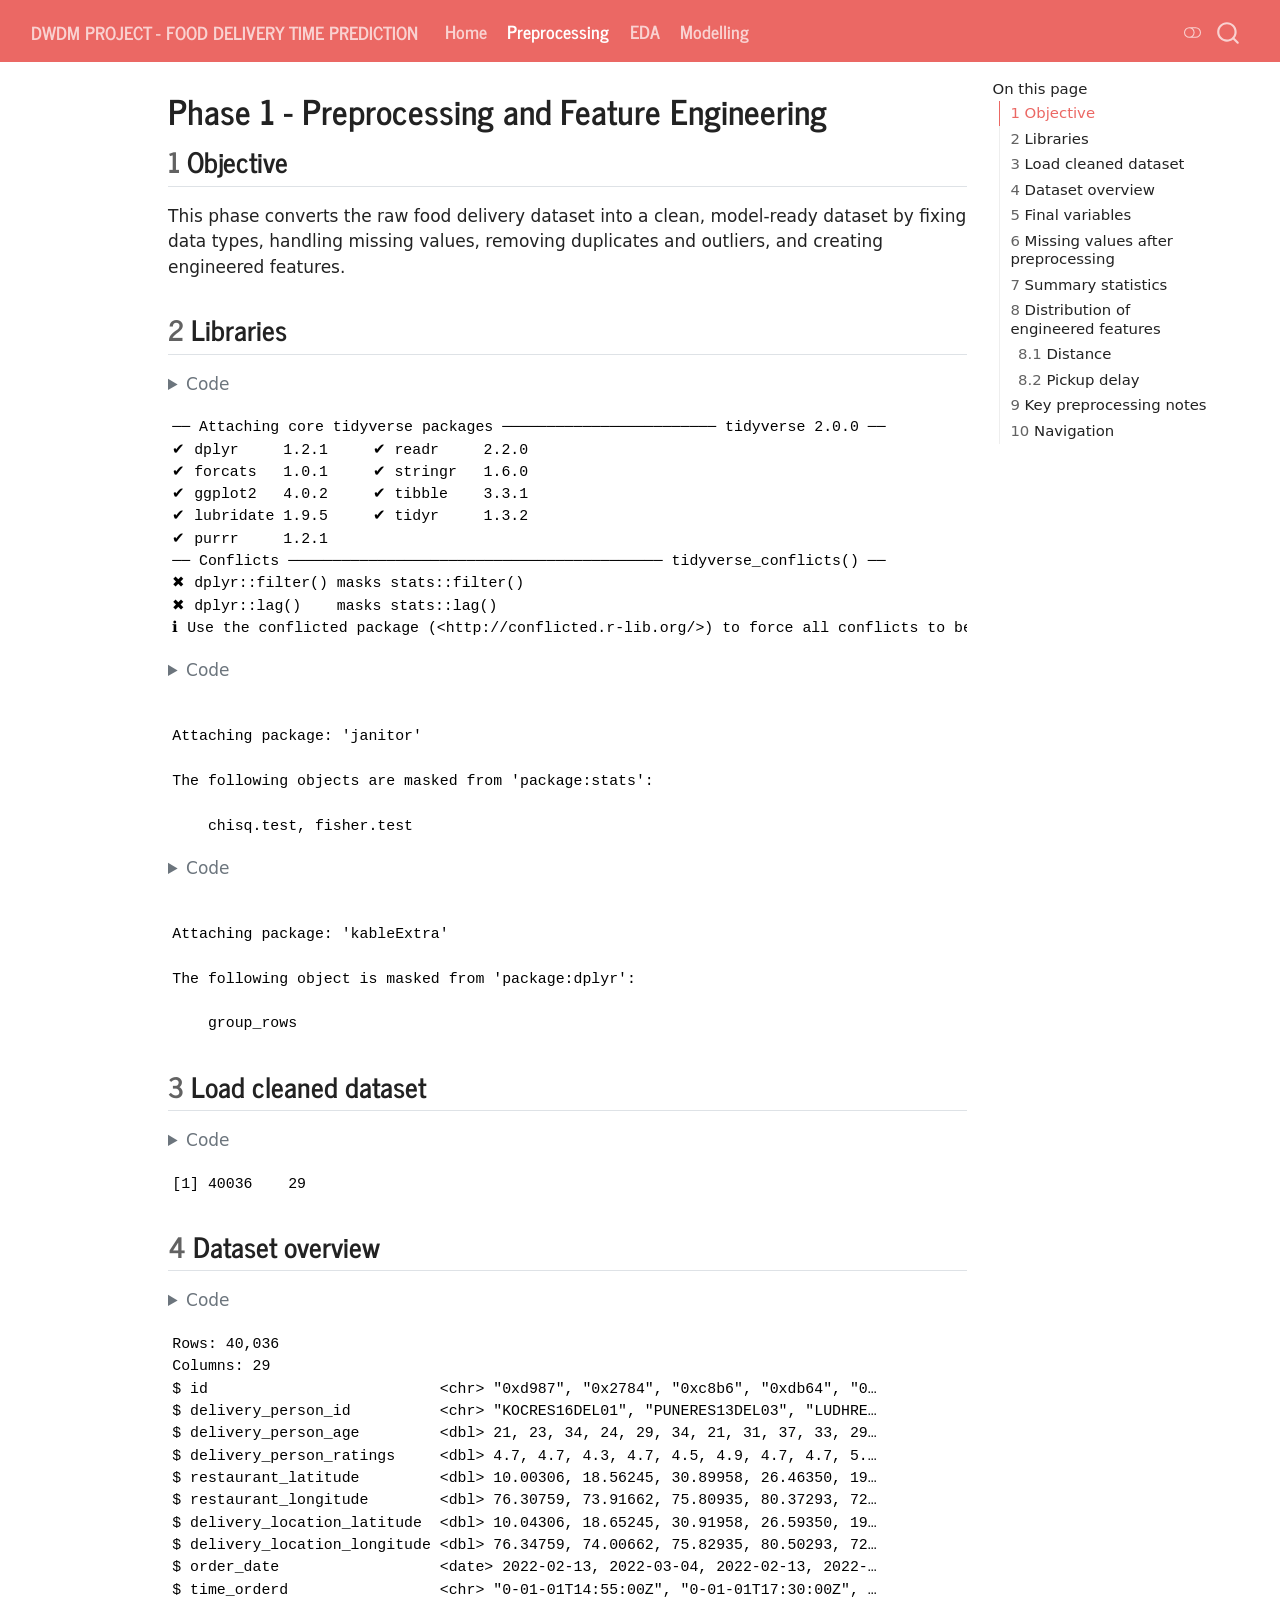
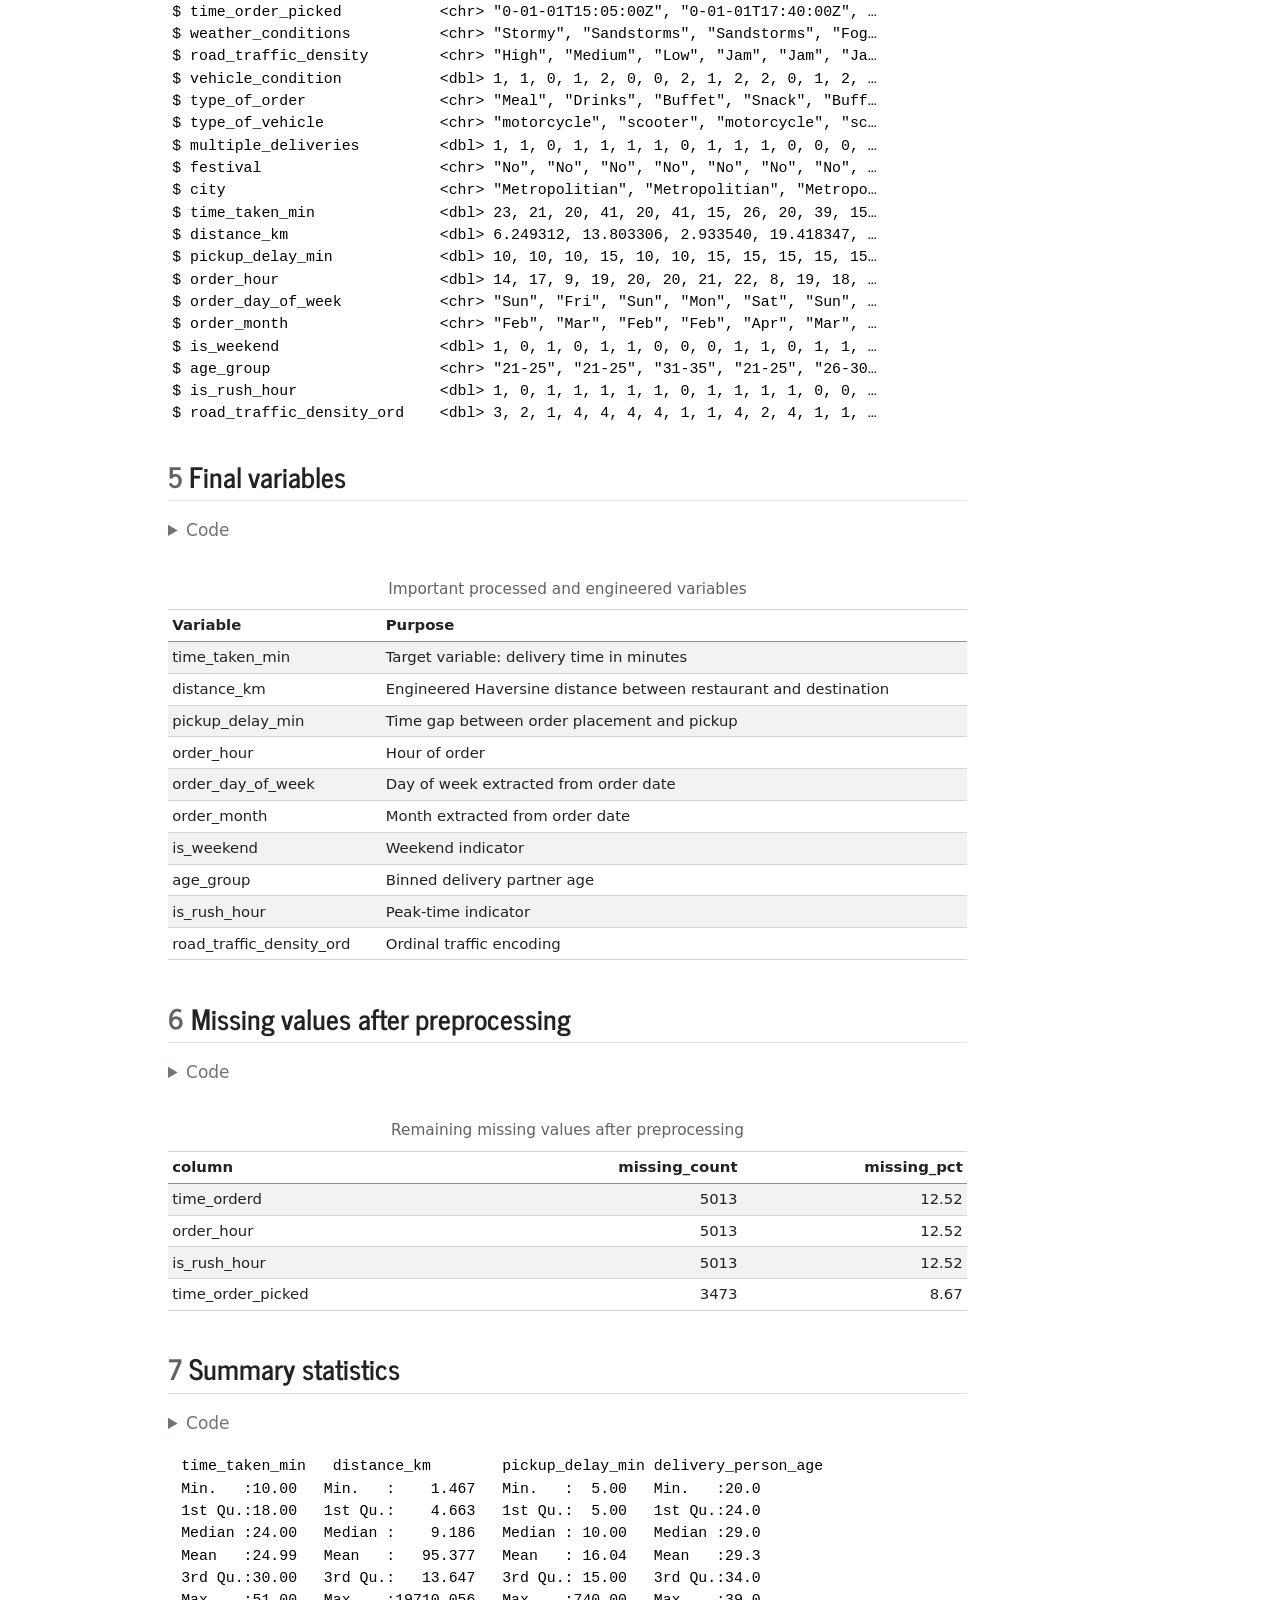
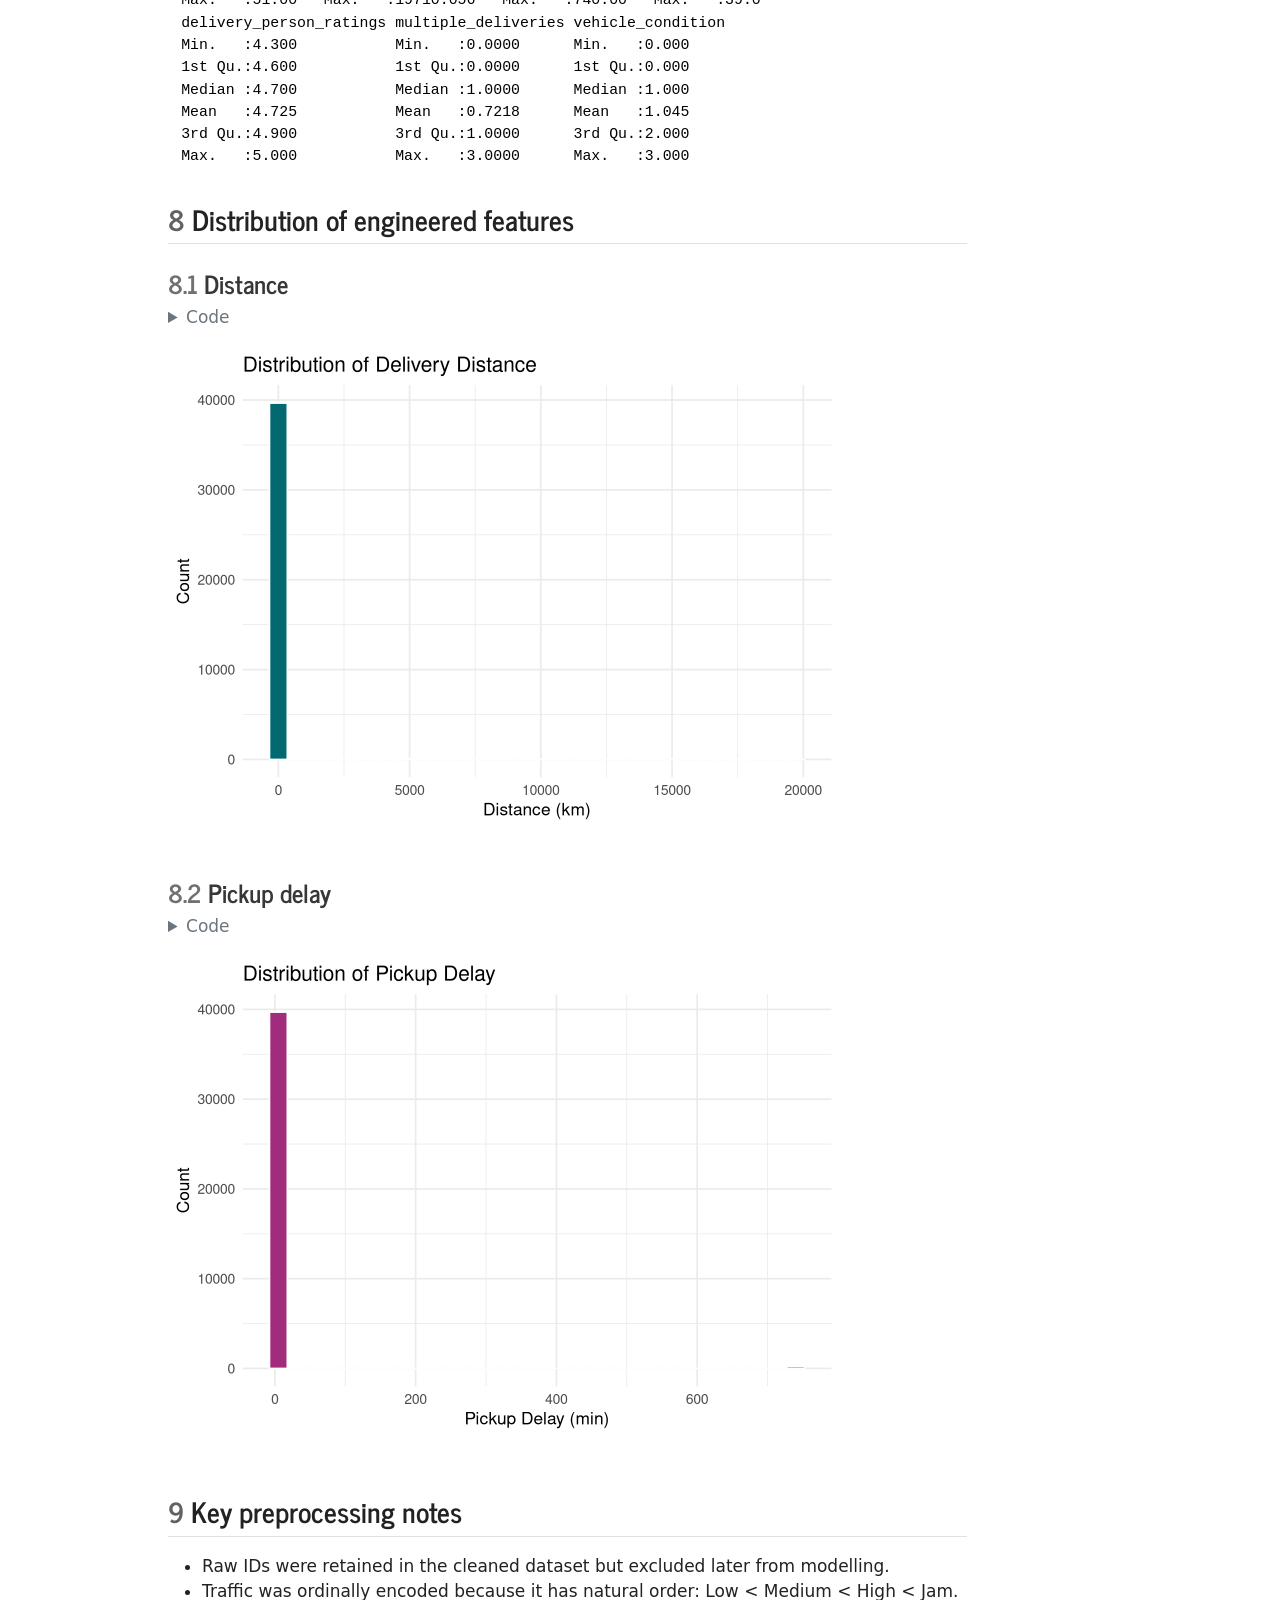
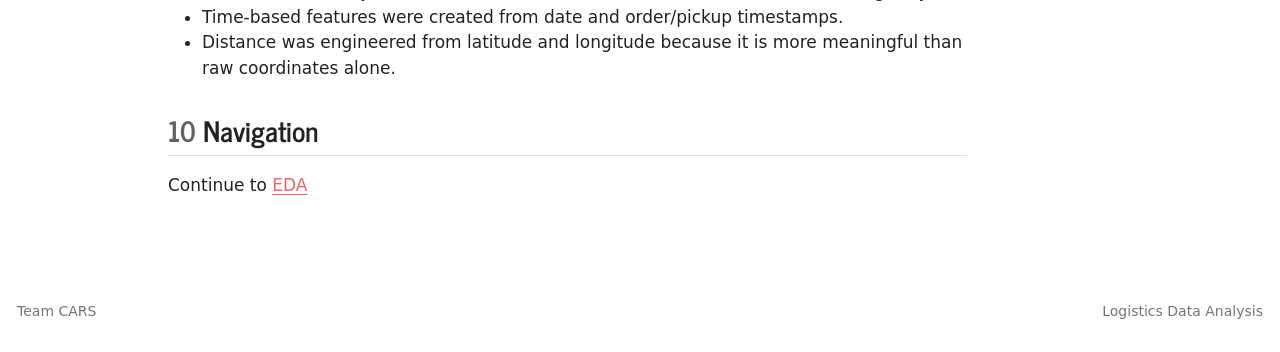
==== report/docs/01_preprocessing.html @ e0006408 "fix: include docs" ====
<!DOCTYPE html>
<html xmlns="http://www.w3.org/1999/xhtml" lang="en" xml:lang="en"><head>

<meta charset="utf-8">
<meta name="generator" content="quarto-1.7.32">

<meta name="viewport" content="width=device-width, initial-scale=1.0, user-scalable=yes">


<title>Phase 1 - Preprocessing and Feature Engineering – DWDM Project - Food Delivery Time Prediction</title>
<style>
code{white-space: pre-wrap;}
span.smallcaps{font-variant: small-caps;}
div.columns{display: flex; gap: min(4vw, 1.5em);}
div.column{flex: auto; overflow-x: auto;}
div.hanging-indent{margin-left: 1.5em; text-indent: -1.5em;}
ul.task-list{list-style: none;}
ul.task-list li input[type="checkbox"] {
width: 0.8em;
margin: 0 0.8em 0.2em -1em;  vertical-align: middle;
}

html { -webkit-text-size-adjust: 100%; }
pre > code.sourceCode { white-space: pre; position: relative; }
pre > code.sourceCode > span { display: inline-block; line-height: 1.25; }
pre > code.sourceCode > span:empty { height: 1.2em; }
.sourceCode { overflow: visible; }
code.sourceCode > span { color: inherit; text-decoration: inherit; }
div.sourceCode { margin: 1em 0; }
pre.sourceCode { margin: 0; }
@media screen {
div.sourceCode { overflow: auto; }
}
@media print {
pre > code.sourceCode { white-space: pre-wrap; }
pre > code.sourceCode > span { text-indent: -5em; padding-left: 5em; }
}
pre.numberSource code
{ counter-reset: source-line 0; }
pre.numberSource code > span
{ position: relative; left: -4em; counter-increment: source-line; }
pre.numberSource code > span > a:first-child::before
{ content: counter(source-line);
position: relative; left: -1em; text-align: right; vertical-align: baseline;
border: none; display: inline-block;
-webkit-touch-callout: none; -webkit-user-select: none;
-khtml-user-select: none; -moz-user-select: none;
-ms-user-select: none; user-select: none;
padding: 0 4px; width: 4em;
}
pre.numberSource { margin-left: 3em; padding-left: 4px; }
div.sourceCode
{ }
@media screen {
pre > code.sourceCode > span > a:first-child::before { text-decoration: underline; }
}
</style>


<script>const headroomChanged = new CustomEvent("quarto-hrChanged", {
  detail: {},
  bubbles: true,
  cancelable: false,
  composed: false,
});

const announceDismiss = () => {
  const annEl = window.document.getElementById("quarto-announcement");
  if (annEl) {
    annEl.remove();

    const annId = annEl.getAttribute("data-announcement-id");
    window.localStorage.setItem(`quarto-announce-${annId}`, "true");
  }
};

const announceRegister = () => {
  const annEl = window.document.getElementById("quarto-announcement");
  if (annEl) {
    const annId = annEl.getAttribute("data-announcement-id");
    const isDismissed =
      window.localStorage.getItem(`quarto-announce-${annId}`) || false;
    if (isDismissed) {
      announceDismiss();
      return;
    } else {
      annEl.classList.remove("hidden");
    }

    const actionEl = annEl.querySelector(".quarto-announcement-action");
    if (actionEl) {
      actionEl.addEventListener("click", function (e) {
        e.preventDefault();
        // Hide the bar immediately
        announceDismiss();
      });
    }
  }
};

window.document.addEventListener("DOMContentLoaded", function () {
  let init = false;

  announceRegister();

  // Manage the back to top button, if one is present.
  let lastScrollTop = window.pageYOffset || document.documentElement.scrollTop;
  const scrollDownBuffer = 5;
  const scrollUpBuffer = 35;
  const btn = document.getElementById("quarto-back-to-top");
  const hideBackToTop = () => {
    btn.style.display = "none";
  };
  const showBackToTop = () => {
    btn.style.display = "inline-block";
  };
  if (btn) {
    window.document.addEventListener(
      "scroll",
      function () {
        const currentScrollTop =
          window.pageYOffset || document.documentElement.scrollTop;

        // Shows and hides the button 'intelligently' as the user scrolls
        if (currentScrollTop - scrollDownBuffer > lastScrollTop) {
          hideBackToTop();
          lastScrollTop = currentScrollTop <= 0 ? 0 : currentScrollTop;
        } else if (currentScrollTop < lastScrollTop - scrollUpBuffer) {
          showBackToTop();
          lastScrollTop = currentScrollTop <= 0 ? 0 : currentScrollTop;
        }

        // Show the button at the bottom, hides it at the top
        if (currentScrollTop <= 0) {
          hideBackToTop();
        } else if (
          window.innerHeight + currentScrollTop >=
          document.body.offsetHeight
        ) {
          showBackToTop();
        }
      },
      false
    );
  }

  function throttle(func, wait) {
    var timeout;
    return function () {
      const context = this;
      const args = arguments;
      const later = function () {
        clearTimeout(timeout);
        timeout = null;
        func.apply(context, args);
      };

      if (!timeout) {
        timeout = setTimeout(later, wait);
      }
    };
  }

  function headerOffset() {
    // Set an offset if there is are fixed top navbar
    const headerEl = window.document.querySelector("header.fixed-top");
    if (headerEl) {
      return headerEl.clientHeight;
    } else {
      return 0;
    }
  }

  function footerOffset() {
    const footerEl = window.document.querySelector("footer.footer");
    if (footerEl) {
      return footerEl.clientHeight;
    } else {
      return 0;
    }
  }

  function dashboardOffset() {
    const dashboardNavEl = window.document.getElementById(
      "quarto-dashboard-header"
    );
    if (dashboardNavEl !== null) {
      return dashboardNavEl.clientHeight;
    } else {
      return 0;
    }
  }

  function updateDocumentOffsetWithoutAnimation() {
    updateDocumentOffset(false);
  }

  function updateDocumentOffset(animated) {
    // set body offset
    const topOffset = headerOffset();
    const bodyOffset = topOffset + footerOffset() + dashboardOffset();
    const bodyEl = window.document.body;
    bodyEl.setAttribute("data-bs-offset", topOffset);
    bodyEl.style.paddingTop = topOffset + "px";

    // deal with sidebar offsets
    const sidebars = window.document.querySelectorAll(
      ".sidebar, .headroom-target"
    );
    sidebars.forEach((sidebar) => {
      if (!animated) {
        sidebar.classList.add("notransition");
        // Remove the no transition class after the animation has time to complete
        setTimeout(function () {
          sidebar.classList.remove("notransition");
        }, 201);
      }

      if (window.Headroom && sidebar.classList.contains("sidebar-unpinned")) {
        sidebar.style.top = "0";
        sidebar.style.maxHeight = "100vh";
      } else {
        sidebar.style.top = topOffset + "px";
        sidebar.style.maxHeight = "calc(100vh - " + topOffset + "px)";
      }
    });

    // allow space for footer
    const mainContainer = window.document.querySelector(".quarto-container");
    if (mainContainer) {
      mainContainer.style.minHeight = "calc(100vh - " + bodyOffset + "px)";
    }

    // link offset
    let linkStyle = window.document.querySelector("#quarto-target-style");
    if (!linkStyle) {
      linkStyle = window.document.createElement("style");
      linkStyle.setAttribute("id", "quarto-target-style");
      window.document.head.appendChild(linkStyle);
    }
    while (linkStyle.firstChild) {
      linkStyle.removeChild(linkStyle.firstChild);
    }
    if (topOffset > 0) {
      linkStyle.appendChild(
        window.document.createTextNode(`
      section:target::before {
        content: "";
        display: block;
        height: ${topOffset}px;
        margin: -${topOffset}px 0 0;
      }`)
      );
    }
    if (init) {
      window.dispatchEvent(headroomChanged);
    }
    init = true;
  }

  // initialize headroom
  var header = window.document.querySelector("#quarto-header");
  if (header && window.Headroom) {
    const headroom = new window.Headroom(header, {
      tolerance: 5,
      onPin: function () {
        const sidebars = window.document.querySelectorAll(
          ".sidebar, .headroom-target"
        );
        sidebars.forEach((sidebar) => {
          sidebar.classList.remove("sidebar-unpinned");
        });
        updateDocumentOffset();
      },
      onUnpin: function () {
        const sidebars = window.document.querySelectorAll(
          ".sidebar, .headroom-target"
        );
        sidebars.forEach((sidebar) => {
          sidebar.classList.add("sidebar-unpinned");
        });
        updateDocumentOffset();
      },
    });
    headroom.init();

    let frozen = false;
    window.quartoToggleHeadroom = function () {
      if (frozen) {
        headroom.unfreeze();
        frozen = false;
      } else {
        headroom.freeze();
        frozen = true;
      }
    };
  }

  window.addEventListener(
    "hashchange",
    function (e) {
      if (
        getComputedStyle(document.documentElement).scrollBehavior !== "smooth"
      ) {
        window.scrollTo(0, window.pageYOffset - headerOffset());
      }
    },
    false
  );

  // Observe size changed for the header
  const headerEl = window.document.querySelector("header.fixed-top");
  if (headerEl && window.ResizeObserver) {
    const observer = new window.ResizeObserver(() => {
      setTimeout(updateDocumentOffsetWithoutAnimation, 0);
    });
    observer.observe(headerEl, {
      attributes: true,
      childList: true,
      characterData: true,
    });
  } else {
    window.addEventListener(
      "resize",
      throttle(updateDocumentOffsetWithoutAnimation, 50)
    );
  }
  setTimeout(updateDocumentOffsetWithoutAnimation, 250);

  // fixup index.html links if we aren't on the filesystem
  if (window.location.protocol !== "file:") {
    const links = window.document.querySelectorAll("a");
    for (let i = 0; i < links.length; i++) {
      if (links[i].href) {
        links[i].dataset.originalHref = links[i].href;
        links[i].href = links[i].href.replace(/\/index\.html/, "/");
      }
    }

    // Fixup any sharing links that require urls
    // Append url to any sharing urls
    const sharingLinks = window.document.querySelectorAll(
      "a.sidebar-tools-main-item, a.quarto-navigation-tool, a.quarto-navbar-tools, a.quarto-navbar-tools-item"
    );
    for (let i = 0; i < sharingLinks.length; i++) {
      const sharingLink = sharingLinks[i];
      const href = sharingLink.getAttribute("href");
      if (href) {
        sharingLink.setAttribute(
          "href",
          href.replace("|url|", window.location.href)
        );
      }
    }

    // Scroll the active navigation item into view, if necessary
    const navSidebar = window.document.querySelector("nav#quarto-sidebar");
    if (navSidebar) {
      // Find the active item
      const activeItem = navSidebar.querySelector("li.sidebar-item a.active");
      if (activeItem) {
        // Wait for the scroll height and height to resolve by observing size changes on the
        // nav element that is scrollable
        const resizeObserver = new ResizeObserver((_entries) => {
          // The bottom of the element
          const elBottom = activeItem.offsetTop;
          const viewBottom = navSidebar.scrollTop + navSidebar.clientHeight;

          // The element height and scroll height are the same, then we are still loading
          if (viewBottom !== navSidebar.scrollHeight) {
            // Determine if the item isn't visible and scroll to it
            if (elBottom >= viewBottom) {
              navSidebar.scrollTop = elBottom;
            }

            // stop observing now since we've completed the scroll
            resizeObserver.unobserve(navSidebar);
          }
        });
        resizeObserver.observe(navSidebar);
      }
    }
  }
});
</script>
<script>/*!
 * headroom.js v0.12.0 - Give your page some headroom. Hide your header until you need it
 * Copyright (c) 2020 Nick Williams - http://wicky.nillia.ms/headroom.js
 * License: MIT
 */

!function(t,n){"object"==typeof exports&&"undefined"!=typeof module?module.exports=n():"function"==typeof define&&define.amd?define(n):(t=t||self).Headroom=n()}(this,function(){"use strict";function t(){return"undefined"!=typeof window}function d(t){return function(t){return t&&t.document&&function(t){return 9===t.nodeType}(t.document)}(t)?function(t){var n=t.document,o=n.body,s=n.documentElement;return{scrollHeight:function(){return Math.max(o.scrollHeight,s.scrollHeight,o.offsetHeight,s.offsetHeight,o.clientHeight,s.clientHeight)},height:function(){return t.innerHeight||s.clientHeight||o.clientHeight},scrollY:function(){return void 0!==t.pageYOffset?t.pageYOffset:(s||o.parentNode||o).scrollTop}}}(t):function(t){return{scrollHeight:function(){return Math.max(t.scrollHeight,t.offsetHeight,t.clientHeight)},height:function(){return Math.max(t.offsetHeight,t.clientHeight)},scrollY:function(){return t.scrollTop}}}(t)}function n(t,s,e){var n,o=function(){var n=!1;try{var t={get passive(){n=!0}};window.addEventListener("test",t,t),window.removeEventListener("test",t,t)}catch(t){n=!1}return n}(),i=!1,r=d(t),l=r.scrollY(),a={};function c(){var t=Math.round(r.scrollY()),n=r.height(),o=r.scrollHeight();a.scrollY=t,a.lastScrollY=l,a.direction=l<t?"down":"up",a.distance=Math.abs(t-l),a.isOutOfBounds=t<0||o<t+n,a.top=t<=s.offset[a.direction],a.bottom=o<=t+n,a.toleranceExceeded=a.distance>s.tolerance[a.direction],e(a),l=t,i=!1}function h(){i||(i=!0,n=requestAnimationFrame(c))}var u=!!o&&{passive:!0,capture:!1};return t.addEventListener("scroll",h,u),c(),{destroy:function(){cancelAnimationFrame(n),t.removeEventListener("scroll",h,u)}}}function o(t){return t===Object(t)?t:{down:t,up:t}}function s(t,n){n=n||{},Object.assign(this,s.options,n),this.classes=Object.assign({},s.options.classes,n.classes),this.elem=t,this.tolerance=o(this.tolerance),this.offset=o(this.offset),this.initialised=!1,this.frozen=!1}return s.prototype={constructor:s,init:function(){return s.cutsTheMustard&&!this.initialised&&(this.addClass("initial"),this.initialised=!0,setTimeout(function(t){t.scrollTracker=n(t.scroller,{offset:t.offset,tolerance:t.tolerance},t.update.bind(t))},100,this)),this},destroy:function(){this.initialised=!1,Object.keys(this.classes).forEach(this.removeClass,this),this.scrollTracker.destroy()},unpin:function(){!this.hasClass("pinned")&&this.hasClass("unpinned")||(this.addClass("unpinned"),this.removeClass("pinned"),this.onUnpin&&this.onUnpin.call(this))},pin:function(){this.hasClass("unpinned")&&(this.addClass("pinned"),this.removeClass("unpinned"),this.onPin&&this.onPin.call(this))},freeze:function(){this.frozen=!0,this.addClass("frozen")},unfreeze:function(){this.frozen=!1,this.removeClass("frozen")},top:function(){this.hasClass("top")||(this.addClass("top"),this.removeClass("notTop"),this.onTop&&this.onTop.call(this))},notTop:function(){this.hasClass("notTop")||(this.addClass("notTop"),this.removeClass("top"),this.onNotTop&&this.onNotTop.call(this))},bottom:function(){this.hasClass("bottom")||(this.addClass("bottom"),this.removeClass("notBottom"),this.onBottom&&this.onBottom.call(this))},notBottom:function(){this.hasClass("notBottom")||(this.addClass("notBottom"),this.removeClass("bottom"),this.onNotBottom&&this.onNotBottom.call(this))},shouldUnpin:function(t){return"down"===t.direction&&!t.top&&t.toleranceExceeded},shouldPin:function(t){return"up"===t.direction&&t.toleranceExceeded||t.top},addClass:function(t){this.elem.classList.add.apply(this.elem.classList,this.classes[t].split(" "))},removeClass:function(t){this.elem.classList.remove.apply(this.elem.classList,this.classes[t].split(" "))},hasClass:function(t){return this.classes[t].split(" ").every(function(t){return this.classList.contains(t)},this.elem)},update:function(t){t.isOutOfBounds||!0!==this.frozen&&(t.top?this.top():this.notTop(),t.bottom?this.bottom():this.notBottom(),this.shouldUnpin(t)?this.unpin():this.shouldPin(t)&&this.pin())}},s.options={tolerance:{up:0,down:0},offset:0,scroller:t()?window:null,classes:{frozen:"headroom--frozen",pinned:"headroom--pinned",unpinned:"headroom--unpinned",top:"headroom--top",notTop:"headroom--not-top",bottom:"headroom--bottom",notBottom:"headroom--not-bottom",initial:"headroom"}},s.cutsTheMustard=!!(t()&&function(){}.bind&&"classList"in document.documentElement&&Object.assign&&Object.keys&&requestAnimationFrame),s});
</script>
<script>/*!
 * clipboard.js v2.0.11
 * https://clipboardjs.com/
 *
 * Licensed MIT © Zeno Rocha
 */
!function(t,e){"object"==typeof exports&&"object"==typeof module?module.exports=e():"function"==typeof define&&define.amd?define([],e):"object"==typeof exports?exports.ClipboardJS=e():t.ClipboardJS=e()}(this,function(){return n={686:function(t,e,n){"use strict";n.d(e,{default:function(){return b}});var e=n(279),i=n.n(e),e=n(370),u=n.n(e),e=n(817),r=n.n(e);function c(t){try{return document.execCommand(t)}catch(t){return}}var a=function(t){t=r()(t);return c("cut"),t};function o(t,e){var n,o,t=(n=t,o="rtl"===document.documentElement.getAttribute("dir"),(t=document.createElement("textarea")).style.fontSize="12pt",t.style.border="0",t.style.padding="0",t.style.margin="0",t.style.position="absolute",t.style[o?"right":"left"]="-9999px",o=window.pageYOffset||document.documentElement.scrollTop,t.style.top="".concat(o,"px"),t.setAttribute("readonly",""),t.value=n,t);return e.container.appendChild(t),e=r()(t),c("copy"),t.remove(),e}var f=function(t){var e=1<arguments.length&&void 0!==arguments[1]?arguments[1]:{container:document.body},n="";return"string"==typeof t?n=o(t,e):t instanceof HTMLInputElement&&!["text","search","url","tel","password"].includes(null==t?void 0:t.type)?n=o(t.value,e):(n=r()(t),c("copy")),n};function l(t){return(l="function"==typeof Symbol&&"symbol"==typeof Symbol.iterator?function(t){return typeof t}:function(t){return t&&"function"==typeof Symbol&&t.constructor===Symbol&&t!==Symbol.prototype?"symbol":typeof t})(t)}var s=function(){var t=0<arguments.length&&void 0!==arguments[0]?arguments[0]:{},e=t.action,n=void 0===e?"copy":e,o=t.container,e=t.target,t=t.text;if("copy"!==n&&"cut"!==n)throw new Error('Invalid "action" value, use either "copy" or "cut"');if(void 0!==e){if(!e||"object"!==l(e)||1!==e.nodeType)throw new Error('Invalid "target" value, use a valid Element');if("copy"===n&&e.hasAttribute("disabled"))throw new Error('Invalid "target" attribute. Please use "readonly" instead of "disabled" attribute');if("cut"===n&&(e.hasAttribute("readonly")||e.hasAttribute("disabled")))throw new Error('Invalid "target" attribute. You can\'t cut text from elements with "readonly" or "disabled" attributes')}return t?f(t,{container:o}):e?"cut"===n?a(e):f(e,{container:o}):void 0};function p(t){return(p="function"==typeof Symbol&&"symbol"==typeof Symbol.iterator?function(t){return typeof t}:function(t){return t&&"function"==typeof Symbol&&t.constructor===Symbol&&t!==Symbol.prototype?"symbol":typeof t})(t)}function d(t,e){for(var n=0;n<e.length;n++){var o=e[n];o.enumerable=o.enumerable||!1,o.configurable=!0,"value"in o&&(o.writable=!0),Object.defineProperty(t,o.key,o)}}function y(t,e){return(y=Object.setPrototypeOf||function(t,e){return t.__proto__=e,t})(t,e)}function h(n){var o=function(){if("undefined"==typeof Reflect||!Reflect.construct)return!1;if(Reflect.construct.sham)return!1;if("function"==typeof Proxy)return!0;try{return Date.prototype.toString.call(Reflect.construct(Date,[],function(){})),!0}catch(t){return!1}}();return function(){var t,e=v(n);return t=o?(t=v(this).constructor,Reflect.construct(e,arguments,t)):e.apply(this,arguments),e=this,!(t=t)||"object"!==p(t)&&"function"!=typeof t?function(t){if(void 0!==t)return t;throw new ReferenceError("this hasn't been initialised - super() hasn't been called")}(e):t}}function v(t){return(v=Object.setPrototypeOf?Object.getPrototypeOf:function(t){return t.__proto__||Object.getPrototypeOf(t)})(t)}function m(t,e){t="data-clipboard-".concat(t);if(e.hasAttribute(t))return e.getAttribute(t)}var b=function(){!function(t,e){if("function"!=typeof e&&null!==e)throw new TypeError("Super expression must either be null or a function");t.prototype=Object.create(e&&e.prototype,{constructor:{value:t,writable:!0,configurable:!0}}),e&&y(t,e)}(r,i());var t,e,n,o=h(r);function r(t,e){var n;return function(t){if(!(t instanceof r))throw new TypeError("Cannot call a class as a function")}(this),(n=o.call(this)).resolveOptions(e),n.listenClick(t),n}return t=r,n=[{key:"copy",value:function(t){var e=1<arguments.length&&void 0!==arguments[1]?arguments[1]:{container:document.body};return f(t,e)}},{key:"cut",value:function(t){return a(t)}},{key:"isSupported",value:function(){var t=0<arguments.length&&void 0!==arguments[0]?arguments[0]:["copy","cut"],t="string"==typeof t?[t]:t,e=!!document.queryCommandSupported;return t.forEach(function(t){e=e&&!!document.queryCommandSupported(t)}),e}}],(e=[{key:"resolveOptions",value:function(){var t=0<arguments.length&&void 0!==arguments[0]?arguments[0]:{};this.action="function"==typeof t.action?t.action:this.defaultAction,this.target="function"==typeof t.target?t.target:this.defaultTarget,this.text="function"==typeof t.text?t.text:this.defaultText,this.container="object"===p(t.container)?t.container:document.body}},{key:"listenClick",value:function(t){var e=this;this.listener=u()(t,"click",function(t){return e.onClick(t)})}},{key:"onClick",value:function(t){var e=t.delegateTarget||t.currentTarget,n=this.action(e)||"copy",t=s({action:n,container:this.container,target:this.target(e),text:this.text(e)});this.emit(t?"success":"error",{action:n,text:t,trigger:e,clearSelection:function(){e&&e.focus(),window.getSelection().removeAllRanges()}})}},{key:"defaultAction",value:function(t){return m("action",t)}},{key:"defaultTarget",value:function(t){t=m("target",t);if(t)return document.querySelector(t)}},{key:"defaultText",value:function(t){return m("text",t)}},{key:"destroy",value:function(){this.listener.destroy()}}])&&d(t.prototype,e),n&&d(t,n),r}()},828:function(t){var e;"undefined"==typeof Element||Element.prototype.matches||((e=Element.prototype).matches=e.matchesSelector||e.mozMatchesSelector||e.msMatchesSelector||e.oMatchesSelector||e.webkitMatchesSelector),t.exports=function(t,e){for(;t&&9!==t.nodeType;){if("function"==typeof t.matches&&t.matches(e))return t;t=t.parentNode}}},438:function(t,e,n){var u=n(828);function i(t,e,n,o,r){var i=function(e,n,t,o){return function(t){t.delegateTarget=u(t.target,n),t.delegateTarget&&o.call(e,t)}}.apply(this,arguments);return t.addEventListener(n,i,r),{destroy:function(){t.removeEventListener(n,i,r)}}}t.exports=function(t,e,n,o,r){return"function"==typeof t.addEventListener?i.apply(null,arguments):"function"==typeof n?i.bind(null,document).apply(null,arguments):("string"==typeof t&&(t=document.querySelectorAll(t)),Array.prototype.map.call(t,function(t){return i(t,e,n,o,r)}))}},879:function(t,n){n.node=function(t){return void 0!==t&&t instanceof HTMLElement&&1===t.nodeType},n.nodeList=function(t){var e=Object.prototype.toString.call(t);return void 0!==t&&("[object NodeList]"===e||"[object HTMLCollection]"===e)&&"length"in t&&(0===t.length||n.node(t[0]))},n.string=function(t){return"string"==typeof t||t instanceof String},n.fn=function(t){return"[object Function]"===Object.prototype.toString.call(t)}},370:function(t,e,n){var f=n(879),l=n(438);t.exports=function(t,e,n){if(!t&&!e&&!n)throw new Error("Missing required arguments");if(!f.string(e))throw new TypeError("Second argument must be a String");if(!f.fn(n))throw new TypeError("Third argument must be a Function");if(f.node(t))return c=e,a=n,(u=t).addEventListener(c,a),{destroy:function(){u.removeEventListener(c,a)}};if(f.nodeList(t))return o=t,r=e,i=n,Array.prototype.forEach.call(o,function(t){t.addEventListener(r,i)}),{destroy:function(){Array.prototype.forEach.call(o,function(t){t.removeEventListener(r,i)})}};if(f.string(t))return t=t,e=e,n=n,l(document.body,t,e,n);throw new TypeError("First argument must be a String, HTMLElement, HTMLCollection, or NodeList");var o,r,i,u,c,a}},817:function(t){t.exports=function(t){var e,n="SELECT"===t.nodeName?(t.focus(),t.value):"INPUT"===t.nodeName||"TEXTAREA"===t.nodeName?((e=t.hasAttribute("readonly"))||t.setAttribute("readonly",""),t.select(),t.setSelectionRange(0,t.value.length),e||t.removeAttribute("readonly"),t.value):(t.hasAttribute("contenteditable")&&t.focus(),n=window.getSelection(),(e=document.createRange()).selectNodeContents(t),n.removeAllRanges(),n.addRange(e),n.toString());return n}},279:function(t){function e(){}e.prototype={on:function(t,e,n){var o=this.e||(this.e={});return(o[t]||(o[t]=[])).push({fn:e,ctx:n}),this},once:function(t,e,n){var o=this;function r(){o.off(t,r),e.apply(n,arguments)}return r._=e,this.on(t,r,n)},emit:function(t){for(var e=[].slice.call(arguments,1),n=((this.e||(this.e={}))[t]||[]).slice(),o=0,r=n.length;o<r;o++)n[o].fn.apply(n[o].ctx,e);return this},off:function(t,e){var n=this.e||(this.e={}),o=n[t],r=[];if(o&&e)for(var i=0,u=o.length;i<u;i++)o[i].fn!==e&&o[i].fn._!==e&&r.push(o[i]);return r.length?n[t]=r:delete n[t],this}},t.exports=e,t.exports.TinyEmitter=e}},r={},o.n=function(t){var e=t&&t.__esModule?function(){return t.default}:function(){return t};return o.d(e,{a:e}),e},o.d=function(t,e){for(var n in e)o.o(e,n)&&!o.o(t,n)&&Object.defineProperty(t,n,{enumerable:!0,get:e[n]})},o.o=function(t,e){return Object.prototype.hasOwnProperty.call(t,e)},o(686).default;function o(t){if(r[t])return r[t].exports;var e=r[t]={exports:{}};return n[t](e,e.exports,o),e.exports}var n,r});</script>
<script>/*! @algolia/autocomplete-js 1.11.1 | MIT License | © Algolia, Inc. and contributors | https://github.com/algolia/autocomplete */
!function(e,t){"object"==typeof exports&&"undefined"!=typeof module?t(exports):"function"==typeof define&&define.amd?define(["exports"],t):t((e="undefined"!=typeof globalThis?globalThis:e||self)["@algolia/autocomplete-js"]={})}(this,(function(e){"use strict";function t(e,t){var n=Object.keys(e);if(Object.getOwnPropertySymbols){var r=Object.getOwnPropertySymbols(e);t&&(r=r.filter((function(t){return Object.getOwnPropertyDescriptor(e,t).enumerable}))),n.push.apply(n,r)}return n}function n(e){for(var n=1;n<arguments.length;n++){var r=null!=arguments[n]?arguments[n]:{};n%2?t(Object(r),!0).forEach((function(t){o(e,t,r[t])})):Object.getOwnPropertyDescriptors?Object.defineProperties(e,Object.getOwnPropertyDescriptors(r)):t(Object(r)).forEach((function(t){Object.defineProperty(e,t,Object.getOwnPropertyDescriptor(r,t))}))}return e}function r(e){return r="function"==typeof Symbol&&"symbol"==typeof Symbol.iterator?function(e){return typeof e}:function(e){return e&&"function"==typeof Symbol&&e.constructor===Symbol&&e!==Symbol.prototype?"symbol":typeof e},r(e)}function o(e,t,n){return(t=function(e){var t=function(e,t){if("object"!=typeof e||null===e)return e;var n=e[Symbol.toPrimitive];if(void 0!==n){var r=n.call(e,t||"default");if("object"!=typeof r)return r;throw new TypeError("@@toPrimitive must return a primitive value.")}return("string"===t?String:Number)(e)}(e,"string");return"symbol"==typeof t?t:String(t)}(t))in e?Object.defineProperty(e,t,{value:n,enumerable:!0,configurable:!0,writable:!0}):e[t]=n,e}function i(){return i=Object.assign?Object.assign.bind():function(e){for(var t=1;t<arguments.length;t++){var n=arguments[t];for(var r in n)Object.prototype.hasOwnProperty.call(n,r)&&(e[r]=n[r])}return e},i.apply(this,arguments)}function u(e,t){if(null==e)return{};var n,r,o=function(e,t){if(null==e)return{};var n,r,o={},i=Object.keys(e);for(r=0;r<i.length;r++)n=i[r],t.indexOf(n)>=0||(o[n]=e[n]);return o}(e,t);if(Object.getOwnPropertySymbols){var i=Object.getOwnPropertySymbols(e);for(r=0;r<i.length;r++)n=i[r],t.indexOf(n)>=0||Object.prototype.propertyIsEnumerable.call(e,n)&&(o[n]=e[n])}return o}function a(e,t){return function(e){if(Array.isArray(e))return e}(e)||function(e,t){var n=null==e?null:"undefined"!=typeof Symbol&&e[Symbol.iterator]||e["@@iterator"];if(null!=n){var r,o,i,u,a=[],l=!0,c=!1;try{if(i=(n=n.call(e)).next,0===t){if(Object(n)!==n)return;l=!1}else for(;!(l=(r=i.call(n)).done)&&(a.push(r.value),a.length!==t);l=!0);}catch(e){c=!0,o=e}finally{try{if(!l&&null!=n.return&&(u=n.return(),Object(u)!==u))return}finally{if(c)throw o}}return a}}(e,t)||c(e,t)||function(){throw new TypeError("Invalid attempt to destructure non-iterable instance.\nIn order to be iterable, non-array objects must have a [Symbol.iterator]() method.")}()}function l(e){return function(e){if(Array.isArray(e))return s(e)}(e)||function(e){if("undefined"!=typeof Symbol&&null!=e[Symbol.iterator]||null!=e["@@iterator"])return Array.from(e)}(e)||c(e)||function(){throw new TypeError("Invalid attempt to spread non-iterable instance.\nIn order to be iterable, non-array objects must have a [Symbol.iterator]() method.")}()}function c(e,t){if(e){if("string"==typeof e)return s(e,t);var n=Object.prototype.toString.call(e).slice(8,-1);return"Object"===n&&e.constructor&&(n=e.constructor.name),"Map"===n||"Set"===n?Array.from(e):"Arguments"===n||/^(?:Ui|I)nt(?:8|16|32)(?:Clamped)?Array$/.test(n)?s(e,t):void 0}}function s(e,t){(null==t||t>e.length)&&(t=e.length);for(var n=0,r=new Array(t);n<t;n++)r[n]=e[n];return r}function f(e){return{current:e}}function p(e,t){var n=void 0;return function(){for(var r=arguments.length,o=new Array(r),i=0;i<r;i++)o[i]=arguments[i];n&&clearTimeout(n),n=setTimeout((function(){return e.apply(void 0,o)}),t)}}function m(e){return e.reduce((function(e,t){return e.concat(t)}),[])}var v=0;function d(){return"autocomplete-".concat(v++)}function y(e,t){return t.reduce((function(e,t){return e&&e[t]}),e)}function b(e){return 0===e.collections.length?0:e.collections.reduce((function(e,t){return e+t.items.length}),0)}function g(e){return e!==Object(e)}function h(e,t){if(e===t)return!0;if(g(e)||g(t)||"function"==typeof e||"function"==typeof t)return e===t;if(Object.keys(e).length!==Object.keys(t).length)return!1;for(var n=0,r=Object.keys(e);n<r.length;n++){var o=r[n];if(!(o in t))return!1;if(!h(e[o],t[o]))return!1}return!0}var O=function(){};var _="1.11.1",S=[{segment:"autocomplete-core",version:_}];function j(e){var t=e.item,n=e.items,r=void 0===n?[]:n;return{index:t.__autocomplete_indexName,items:[t],positions:[1+r.findIndex((function(e){return e.objectID===t.objectID}))],queryID:t.__autocomplete_queryID,algoliaSource:["autocomplete"]}}function P(e,t){return function(e){if(Array.isArray(e))return e}(e)||function(e,t){var n=null==e?null:"undefined"!=typeof Symbol&&e[Symbol.iterator]||e["@@iterator"];if(null!=n){var r,o,i,u,a=[],l=!0,c=!1;try{if(i=(n=n.call(e)).next,0===t){if(Object(n)!==n)return;l=!1}else for(;!(l=(r=i.call(n)).done)&&(a.push(r.value),a.length!==t);l=!0);}catch(e){c=!0,o=e}finally{try{if(!l&&null!=n.return&&(u=n.return(),Object(u)!==u))return}finally{if(c)throw o}}return a}}(e,t)||function(e,t){if(!e)return;if("string"==typeof e)return w(e,t);var n=Object.prototype.toString.call(e).slice(8,-1);"Object"===n&&e.constructor&&(n=e.constructor.name);if("Map"===n||"Set"===n)return Array.from(e);if("Arguments"===n||/^(?:Ui|I)nt(?:8|16|32)(?:Clamped)?Array$/.test(n))return w(e,t)}(e,t)||function(){throw new TypeError("Invalid attempt to destructure non-iterable instance.\nIn order to be iterable, non-array objects must have a [Symbol.iterator]() method.")}()}function w(e,t){(null==t||t>e.length)&&(t=e.length);for(var n=0,r=new Array(t);n<t;n++)r[n]=e[n];return r}var I=["items"],A=["items"];function E(e){return E="function"==typeof Symbol&&"symbol"==typeof Symbol.iterator?function(e){return typeof e}:function(e){return e&&"function"==typeof Symbol&&e.constructor===Symbol&&e!==Symbol.prototype?"symbol":typeof e},E(e)}function D(e){return function(e){if(Array.isArray(e))return C(e)}(e)||function(e){if("undefined"!=typeof Symbol&&null!=e[Symbol.iterator]||null!=e["@@iterator"])return Array.from(e)}(e)||function(e,t){if(!e)return;if("string"==typeof e)return C(e,t);var n=Object.prototype.toString.call(e).slice(8,-1);"Object"===n&&e.constructor&&(n=e.constructor.name);if("Map"===n||"Set"===n)return Array.from(e);if("Arguments"===n||/^(?:Ui|I)nt(?:8|16|32)(?:Clamped)?Array$/.test(n))return C(e,t)}(e)||function(){throw new TypeError("Invalid attempt to spread non-iterable instance.\nIn order to be iterable, non-array objects must have a [Symbol.iterator]() method.")}()}function C(e,t){(null==t||t>e.length)&&(t=e.length);for(var n=0,r=new Array(t);n<t;n++)r[n]=e[n];return r}function k(e,t){if(null==e)return{};var n,r,o=function(e,t){if(null==e)return{};var n,r,o={},i=Object.keys(e);for(r=0;r<i.length;r++)n=i[r],t.indexOf(n)>=0||(o[n]=e[n]);return o}(e,t);if(Object.getOwnPropertySymbols){var i=Object.getOwnPropertySymbols(e);for(r=0;r<i.length;r++)n=i[r],t.indexOf(n)>=0||Object.prototype.propertyIsEnumerable.call(e,n)&&(o[n]=e[n])}return o}function x(e,t){var n=Object.keys(e);if(Object.getOwnPropertySymbols){var r=Object.getOwnPropertySymbols(e);t&&(r=r.filter((function(t){return Object.getOwnPropertyDescriptor(e,t).enumerable}))),n.push.apply(n,r)}return n}function N(e){for(var t=1;t<arguments.length;t++){var n=null!=arguments[t]?arguments[t]:{};t%2?x(Object(n),!0).forEach((function(t){T(e,t,n[t])})):Object.getOwnPropertyDescriptors?Object.defineProperties(e,Object.getOwnPropertyDescriptors(n)):x(Object(n)).forEach((function(t){Object.defineProperty(e,t,Object.getOwnPropertyDescriptor(n,t))}))}return e}function T(e,t,n){return(t=function(e){var t=function(e,t){if("object"!==E(e)||null===e)return e;var n=e[Symbol.toPrimitive];if(void 0!==n){var r=n.call(e,t||"default");if("object"!==E(r))return r;throw new TypeError("@@toPrimitive must return a primitive value.")}return("string"===t?String:Number)(e)}(e,"string");return"symbol"===E(t)?t:String(t)}(t))in e?Object.defineProperty(e,t,{value:n,enumerable:!0,configurable:!0,writable:!0}):e[t]=n,e}function q(e){for(var t=arguments.length>1&&void 0!==arguments[1]?arguments[1]:20,n=[],r=0;r<e.objectIDs.length;r+=t)n.push(N(N({},e),{},{objectIDs:e.objectIDs.slice(r,r+t)}));return n}function B(e){return e.map((function(e){var t=e.items,n=k(e,I);return N(N({},n),{},{objectIDs:(null==t?void 0:t.map((function(e){return e.objectID})))||n.objectIDs})}))}function R(e){var t,n,r,o=(t=P((e.version||"").split(".").map(Number),2),n=t[0],r=t[1],n>=3||2===n&&r>=4||1===n&&r>=10);function i(t,n,r){if(o&&void 0!==r){var i=r[0].__autocomplete_algoliaCredentials,u={"X-Algolia-Application-Id":i.appId,"X-Algolia-API-Key":i.apiKey};e.apply(void 0,[t].concat(D(n),[{headers:u}]))}else e.apply(void 0,[t].concat(D(n)))}return{init:function(t,n){e("init",{appId:t,apiKey:n})},setUserToken:function(t){e("setUserToken",t)},clickedObjectIDsAfterSearch:function(){for(var e=arguments.length,t=new Array(e),n=0;n<e;n++)t[n]=arguments[n];t.length>0&&i("clickedObjectIDsAfterSearch",B(t),t[0].items)},clickedObjectIDs:function(){for(var e=arguments.length,t=new Array(e),n=0;n<e;n++)t[n]=arguments[n];t.length>0&&i("clickedObjectIDs",B(t),t[0].items)},clickedFilters:function(){for(var t=arguments.length,n=new Array(t),r=0;r<t;r++)n[r]=arguments[r];n.length>0&&e.apply(void 0,["clickedFilters"].concat(n))},convertedObjectIDsAfterSearch:function(){for(var e=arguments.length,t=new Array(e),n=0;n<e;n++)t[n]=arguments[n];t.length>0&&i("convertedObjectIDsAfterSearch",B(t),t[0].items)},convertedObjectIDs:function(){for(var e=arguments.length,t=new Array(e),n=0;n<e;n++)t[n]=arguments[n];t.length>0&&i("convertedObjectIDs",B(t),t[0].items)},convertedFilters:function(){for(var t=arguments.length,n=new Array(t),r=0;r<t;r++)n[r]=arguments[r];n.length>0&&e.apply(void 0,["convertedFilters"].concat(n))},viewedObjectIDs:function(){for(var e=arguments.length,t=new Array(e),n=0;n<e;n++)t[n]=arguments[n];t.length>0&&t.reduce((function(e,t){var n=t.items,r=k(t,A);return[].concat(D(e),D(q(N(N({},r),{},{objectIDs:(null==n?void 0:n.map((function(e){return e.objectID})))||r.objectIDs})).map((function(e){return{items:n,payload:e}}))))}),[]).forEach((function(e){var t=e.items;return i("viewedObjectIDs",[e.payload],t)}))},viewedFilters:function(){for(var t=arguments.length,n=new Array(t),r=0;r<t;r++)n[r]=arguments[r];n.length>0&&e.apply(void 0,["viewedFilters"].concat(n))}}}function F(e){var t=e.items.reduce((function(e,t){var n;return e[t.__autocomplete_indexName]=(null!==(n=e[t.__autocomplete_indexName])&&void 0!==n?n:[]).concat(t),e}),{});return Object.keys(t).map((function(e){return{index:e,items:t[e],algoliaSource:["autocomplete"]}}))}function L(e){return e.objectID&&e.__autocomplete_indexName&&e.__autocomplete_queryID}function U(e){return U="function"==typeof Symbol&&"symbol"==typeof Symbol.iterator?function(e){return typeof e}:function(e){return e&&"function"==typeof Symbol&&e.constructor===Symbol&&e!==Symbol.prototype?"symbol":typeof e},U(e)}function M(e){return function(e){if(Array.isArray(e))return H(e)}(e)||function(e){if("undefined"!=typeof Symbol&&null!=e[Symbol.iterator]||null!=e["@@iterator"])return Array.from(e)}(e)||function(e,t){if(!e)return;if("string"==typeof e)return H(e,t);var n=Object.prototype.toString.call(e).slice(8,-1);"Object"===n&&e.constructor&&(n=e.constructor.name);if("Map"===n||"Set"===n)return Array.from(e);if("Arguments"===n||/^(?:Ui|I)nt(?:8|16|32)(?:Clamped)?Array$/.test(n))return H(e,t)}(e)||function(){throw new TypeError("Invalid attempt to spread non-iterable instance.\nIn order to be iterable, non-array objects must have a [Symbol.iterator]() method.")}()}function H(e,t){(null==t||t>e.length)&&(t=e.length);for(var n=0,r=new Array(t);n<t;n++)r[n]=e[n];return r}function V(e,t){var n=Object.keys(e);if(Object.getOwnPropertySymbols){var r=Object.getOwnPropertySymbols(e);t&&(r=r.filter((function(t){return Object.getOwnPropertyDescriptor(e,t).enumerable}))),n.push.apply(n,r)}return n}function W(e){for(var t=1;t<arguments.length;t++){var n=null!=arguments[t]?arguments[t]:{};t%2?V(Object(n),!0).forEach((function(t){K(e,t,n[t])})):Object.getOwnPropertyDescriptors?Object.defineProperties(e,Object.getOwnPropertyDescriptors(n)):V(Object(n)).forEach((function(t){Object.defineProperty(e,t,Object.getOwnPropertyDescriptor(n,t))}))}return e}function K(e,t,n){return(t=function(e){var t=function(e,t){if("object"!==U(e)||null===e)return e;var n=e[Symbol.toPrimitive];if(void 0!==n){var r=n.call(e,t||"default");if("object"!==U(r))return r;throw new TypeError("@@toPrimitive must return a primitive value.")}return("string"===t?String:Number)(e)}(e,"string");return"symbol"===U(t)?t:String(t)}(t))in e?Object.defineProperty(e,t,{value:n,enumerable:!0,configurable:!0,writable:!0}):e[t]=n,e}var Q="2.6.0",$="https://cdn.jsdelivr.net/npm/search-insights@".concat(Q,"/dist/search-insights.min.js"),z=p((function(e){var t=e.onItemsChange,n=e.items,r=e.insights,o=e.state;t({insights:r,insightsEvents:F({items:n}).map((function(e){return W({eventName:"Items Viewed"},e)})),state:o})}),400);function G(e){var t=function(e){return W({onItemsChange:function(e){var t=e.insights,n=e.insightsEvents;t.viewedObjectIDs.apply(t,M(n.map((function(e){return W(W({},e),{},{algoliaSource:[].concat(M(e.algoliaSource||[]),["autocomplete-internal"])})}))))},onSelect:function(e){var t=e.insights,n=e.insightsEvents;t.clickedObjectIDsAfterSearch.apply(t,M(n.map((function(e){return W(W({},e),{},{algoliaSource:[].concat(M(e.algoliaSource||[]),["autocomplete-internal"])})}))))},onActive:O},e)}(e),n=t.insightsClient,r=t.onItemsChange,o=t.onSelect,i=t.onActive,u=n;n||function(e){if("undefined"!=typeof window)e({window:window})}((function(e){var t=e.window,n=t.AlgoliaAnalyticsObject||"aa";"string"==typeof n&&(u=t[n]),u||(t.AlgoliaAnalyticsObject=n,t[n]||(t[n]=function(){t[n].queue||(t[n].queue=[]);for(var e=arguments.length,r=new Array(e),o=0;o<e;o++)r[o]=arguments[o];t[n].queue.push(r)}),t[n].version=Q,u=t[n],function(e){var t="[Autocomplete]: Could not load search-insights.js. Please load it manually following https://alg.li/insights-autocomplete";try{var n=e.document.createElement("script");n.async=!0,n.src=$,n.onerror=function(){console.error(t)},document.body.appendChild(n)}catch(e){console.error(t)}}(t))}));var a=R(u),l=f([]),c=p((function(e){var t=e.state;if(t.isOpen){var n=t.collections.reduce((function(e,t){return[].concat(M(e),M(t.items))}),[]).filter(L);h(l.current.map((function(e){return e.objectID})),n.map((function(e){return e.objectID})))||(l.current=n,n.length>0&&z({onItemsChange:r,items:n,insights:a,state:t}))}}),0);return{name:"aa.algoliaInsightsPlugin",subscribe:function(e){var t=e.setContext,n=e.onSelect,r=e.onActive;function l(e){t({algoliaInsightsPlugin:{__algoliaSearchParameters:W({clickAnalytics:!0},e?{userToken:e}:{}),insights:a}})}u("addAlgoliaAgent","insights-plugin"),l(),u("onUserTokenChange",l),u("getUserToken",null,(function(e,t){l(t)})),n((function(e){var t=e.item,n=e.state,r=e.event,i=e.source;L(t)&&o({state:n,event:r,insights:a,item:t,insightsEvents:[W({eventName:"Item Selected"},j({item:t,items:i.getItems().filter(L)}))]})})),r((function(e){var t=e.item,n=e.source,r=e.state,o=e.event;L(t)&&i({state:r,event:o,insights:a,item:t,insightsEvents:[W({eventName:"Item Active"},j({item:t,items:n.getItems().filter(L)}))]})}))},onStateChange:function(e){var t=e.state;c({state:t})},__autocomplete_pluginOptions:e}}function J(e,t){var n=t;return{then:function(t,r){return J(e.then(Y(t,n,e),Y(r,n,e)),n)},catch:function(t){return J(e.catch(Y(t,n,e)),n)},finally:function(t){return t&&n.onCancelList.push(t),J(e.finally(Y(t&&function(){return n.onCancelList=[],t()},n,e)),n)},cancel:function(){n.isCanceled=!0;var e=n.onCancelList;n.onCancelList=[],e.forEach((function(e){e()}))},isCanceled:function(){return!0===n.isCanceled}}}function X(e){return J(e,{isCanceled:!1,onCancelList:[]})}function Y(e,t,n){return e?function(n){return t.isCanceled?n:e(n)}:n}function Z(e,t,n,r){if(!n)return null;if(e<0&&(null===t||null!==r&&0===t))return n+e;var o=(null===t?-1:t)+e;return o<=-1||o>=n?null===r?null:0:o}function ee(e,t){var n=Object.keys(e);if(Object.getOwnPropertySymbols){var r=Object.getOwnPropertySymbols(e);t&&(r=r.filter((function(t){return Object.getOwnPropertyDescriptor(e,t).enumerable}))),n.push.apply(n,r)}return n}function te(e){for(var t=1;t<arguments.length;t++){var n=null!=arguments[t]?arguments[t]:{};t%2?ee(Object(n),!0).forEach((function(t){ne(e,t,n[t])})):Object.getOwnPropertyDescriptors?Object.defineProperties(e,Object.getOwnPropertyDescriptors(n)):ee(Object(n)).forEach((function(t){Object.defineProperty(e,t,Object.getOwnPropertyDescriptor(n,t))}))}return e}function ne(e,t,n){return(t=function(e){var t=function(e,t){if("object"!==re(e)||null===e)return e;var n=e[Symbol.toPrimitive];if(void 0!==n){var r=n.call(e,t||"default");if("object"!==re(r))return r;throw new TypeError("@@toPrimitive must return a primitive value.")}return("string"===t?String:Number)(e)}(e,"string");return"symbol"===re(t)?t:String(t)}(t))in e?Object.defineProperty(e,t,{value:n,enumerable:!0,configurable:!0,writable:!0}):e[t]=n,e}function re(e){return re="function"==typeof Symbol&&"symbol"==typeof Symbol.iterator?function(e){return typeof e}:function(e){return e&&"function"==typeof Symbol&&e.constructor===Symbol&&e!==Symbol.prototype?"symbol":typeof e},re(e)}function oe(e){var t=function(e){var t=e.collections.map((function(e){return e.items.length})).reduce((function(e,t,n){var r=(e[n-1]||0)+t;return e.push(r),e}),[]).reduce((function(t,n){return n<=e.activeItemId?t+1:t}),0);return e.collections[t]}(e);if(!t)return null;var n=t.items[function(e){for(var t=e.state,n=e.collection,r=!1,o=0,i=0;!1===r;){var u=t.collections[o];if(u===n){r=!0;break}i+=u.items.length,o++}return t.activeItemId-i}({state:e,collection:t})],r=t.source;return{item:n,itemInputValue:r.getItemInputValue({item:n,state:e}),itemUrl:r.getItemUrl({item:n,state:e}),source:r}}function ie(e,t,n){return[e,null==n?void 0:n.sourceId,t].filter(Boolean).join("-").replace(/\s/g,"")}var ue=/((gt|sm)-|galaxy nexus)|samsung[- ]|samsungbrowser/i;function ae(e){return ae="function"==typeof Symbol&&"symbol"==typeof Symbol.iterator?function(e){return typeof e}:function(e){return e&&"function"==typeof Symbol&&e.constructor===Symbol&&e!==Symbol.prototype?"symbol":typeof e},ae(e)}function le(e,t){var n=Object.keys(e);if(Object.getOwnPropertySymbols){var r=Object.getOwnPropertySymbols(e);t&&(r=r.filter((function(t){return Object.getOwnPropertyDescriptor(e,t).enumerable}))),n.push.apply(n,r)}return n}function ce(e,t,n){return(t=function(e){var t=function(e,t){if("object"!==ae(e)||null===e)return e;var n=e[Symbol.toPrimitive];if(void 0!==n){var r=n.call(e,t||"default");if("object"!==ae(r))return r;throw new TypeError("@@toPrimitive must return a primitive value.")}return("string"===t?String:Number)(e)}(e,"string");return"symbol"===ae(t)?t:String(t)}(t))in e?Object.defineProperty(e,t,{value:n,enumerable:!0,configurable:!0,writable:!0}):e[t]=n,e}function se(e,t,n){var r,o=t.initialState;return{getState:function(){return o},dispatch:function(r,i){var u=function(e){for(var t=1;t<arguments.length;t++){var n=null!=arguments[t]?arguments[t]:{};t%2?le(Object(n),!0).forEach((function(t){ce(e,t,n[t])})):Object.getOwnPropertyDescriptors?Object.defineProperties(e,Object.getOwnPropertyDescriptors(n)):le(Object(n)).forEach((function(t){Object.defineProperty(e,t,Object.getOwnPropertyDescriptor(n,t))}))}return e}({},o);o=e(o,{type:r,props:t,payload:i}),n({state:o,prevState:u})},pendingRequests:(r=[],{add:function(e){return r.push(e),e.finally((function(){r=r.filter((function(t){return t!==e}))}))},cancelAll:function(){r.forEach((function(e){return e.cancel()}))},isEmpty:function(){return 0===r.length}})}}function fe(e){return fe="function"==typeof Symbol&&"symbol"==typeof Symbol.iterator?function(e){return typeof e}:function(e){return e&&"function"==typeof Symbol&&e.constructor===Symbol&&e!==Symbol.prototype?"symbol":typeof e},fe(e)}function pe(e,t){var n=Object.keys(e);if(Object.getOwnPropertySymbols){var r=Object.getOwnPropertySymbols(e);t&&(r=r.filter((function(t){return Object.getOwnPropertyDescriptor(e,t).enumerable}))),n.push.apply(n,r)}return n}function me(e){for(var t=1;t<arguments.length;t++){var n=null!=arguments[t]?arguments[t]:{};t%2?pe(Object(n),!0).forEach((function(t){ve(e,t,n[t])})):Object.getOwnPropertyDescriptors?Object.defineProperties(e,Object.getOwnPropertyDescriptors(n)):pe(Object(n)).forEach((function(t){Object.defineProperty(e,t,Object.getOwnPropertyDescriptor(n,t))}))}return e}function ve(e,t,n){return(t=function(e){var t=function(e,t){if("object"!==fe(e)||null===e)return e;var n=e[Symbol.toPrimitive];if(void 0!==n){var r=n.call(e,t||"default");if("object"!==fe(r))return r;throw new TypeError("@@toPrimitive must return a primitive value.")}return("string"===t?String:Number)(e)}(e,"string");return"symbol"===fe(t)?t:String(t)}(t))in e?Object.defineProperty(e,t,{value:n,enumerable:!0,configurable:!0,writable:!0}):e[t]=n,e}function de(e){return de="function"==typeof Symbol&&"symbol"==typeof Symbol.iterator?function(e){return typeof e}:function(e){return e&&"function"==typeof Symbol&&e.constructor===Symbol&&e!==Symbol.prototype?"symbol":typeof e},de(e)}function ye(e){return function(e){if(Array.isArray(e))return be(e)}(e)||function(e){if("undefined"!=typeof Symbol&&null!=e[Symbol.iterator]||null!=e["@@iterator"])return Array.from(e)}(e)||function(e,t){if(!e)return;if("string"==typeof e)return be(e,t);var n=Object.prototype.toString.call(e).slice(8,-1);"Object"===n&&e.constructor&&(n=e.constructor.name);if("Map"===n||"Set"===n)return Array.from(e);if("Arguments"===n||/^(?:Ui|I)nt(?:8|16|32)(?:Clamped)?Array$/.test(n))return be(e,t)}(e)||function(){throw new TypeError("Invalid attempt to spread non-iterable instance.\nIn order to be iterable, non-array objects must have a [Symbol.iterator]() method.")}()}function be(e,t){(null==t||t>e.length)&&(t=e.length);for(var n=0,r=new Array(t);n<t;n++)r[n]=e[n];return r}function ge(e,t){var n=Object.keys(e);if(Object.getOwnPropertySymbols){var r=Object.getOwnPropertySymbols(e);t&&(r=r.filter((function(t){return Object.getOwnPropertyDescriptor(e,t).enumerable}))),n.push.apply(n,r)}return n}function he(e){for(var t=1;t<arguments.length;t++){var n=null!=arguments[t]?arguments[t]:{};t%2?ge(Object(n),!0).forEach((function(t){Oe(e,t,n[t])})):Object.getOwnPropertyDescriptors?Object.defineProperties(e,Object.getOwnPropertyDescriptors(n)):ge(Object(n)).forEach((function(t){Object.defineProperty(e,t,Object.getOwnPropertyDescriptor(n,t))}))}return e}function Oe(e,t,n){return(t=function(e){var t=function(e,t){if("object"!==de(e)||null===e)return e;var n=e[Symbol.toPrimitive];if(void 0!==n){var r=n.call(e,t||"default");if("object"!==de(r))return r;throw new TypeError("@@toPrimitive must return a primitive value.")}return("string"===t?String:Number)(e)}(e,"string");return"symbol"===de(t)?t:String(t)}(t))in e?Object.defineProperty(e,t,{value:n,enumerable:!0,configurable:!0,writable:!0}):e[t]=n,e}function _e(e,t){var n,r="undefined"!=typeof window?window:{},o=e.plugins||[];return he(he({debug:!1,openOnFocus:!1,enterKeyHint:void 0,placeholder:"",autoFocus:!1,defaultActiveItemId:null,stallThreshold:300,insights:!1,environment:r,shouldPanelOpen:function(e){return b(e.state)>0},reshape:function(e){return e.sources}},e),{},{id:null!==(n=e.id)&&void 0!==n?n:d(),plugins:o,initialState:he({activeItemId:null,query:"",completion:null,collections:[],isOpen:!1,status:"idle",context:{}},e.initialState),onStateChange:function(t){var n;null===(n=e.onStateChange)||void 0===n||n.call(e,t),o.forEach((function(e){var n;return null===(n=e.onStateChange)||void 0===n?void 0:n.call(e,t)}))},onSubmit:function(t){var n;null===(n=e.onSubmit)||void 0===n||n.call(e,t),o.forEach((function(e){var n;return null===(n=e.onSubmit)||void 0===n?void 0:n.call(e,t)}))},onReset:function(t){var n;null===(n=e.onReset)||void 0===n||n.call(e,t),o.forEach((function(e){var n;return null===(n=e.onReset)||void 0===n?void 0:n.call(e,t)}))},getSources:function(n){return Promise.all([].concat(ye(o.map((function(e){return e.getSources}))),[e.getSources]).filter(Boolean).map((function(e){return function(e,t){var n=[];return Promise.resolve(e(t)).then((function(e){return Promise.all(e.filter((function(e){return Boolean(e)})).map((function(e){if(e.sourceId,n.includes(e.sourceId))throw new Error("[Autocomplete] The `sourceId` ".concat(JSON.stringify(e.sourceId)," is not unique."));n.push(e.sourceId);var t={getItemInputValue:function(e){return e.state.query},getItemUrl:function(){},onSelect:function(e){(0,e.setIsOpen)(!1)},onActive:O,onResolve:O};Object.keys(t).forEach((function(e){t[e].__default=!0}));var r=te(te({},t),e);return Promise.resolve(r)})))}))}(e,n)}))).then((function(e){return m(e)})).then((function(e){return e.map((function(e){return he(he({},e),{},{onSelect:function(n){e.onSelect(n),t.forEach((function(e){var t;return null===(t=e.onSelect)||void 0===t?void 0:t.call(e,n)}))},onActive:function(n){e.onActive(n),t.forEach((function(e){var t;return null===(t=e.onActive)||void 0===t?void 0:t.call(e,n)}))},onResolve:function(n){e.onResolve(n),t.forEach((function(e){var t;return null===(t=e.onResolve)||void 0===t?void 0:t.call(e,n)}))}})}))}))},navigator:he({navigate:function(e){var t=e.itemUrl;r.location.assign(t)},navigateNewTab:function(e){var t=e.itemUrl,n=r.open(t,"_blank","noopener");null==n||n.focus()},navigateNewWindow:function(e){var t=e.itemUrl;r.open(t,"_blank","noopener")}},e.navigator)})}function Se(e){return Se="function"==typeof Symbol&&"symbol"==typeof Symbol.iterator?function(e){return typeof e}:function(e){return e&&"function"==typeof Symbol&&e.constructor===Symbol&&e!==Symbol.prototype?"symbol":typeof e},Se(e)}function je(e,t){var n=Object.keys(e);if(Object.getOwnPropertySymbols){var r=Object.getOwnPropertySymbols(e);t&&(r=r.filter((function(t){return Object.getOwnPropertyDescriptor(e,t).enumerable}))),n.push.apply(n,r)}return n}function Pe(e){for(var t=1;t<arguments.length;t++){var n=null!=arguments[t]?arguments[t]:{};t%2?je(Object(n),!0).forEach((function(t){we(e,t,n[t])})):Object.getOwnPropertyDescriptors?Object.defineProperties(e,Object.getOwnPropertyDescriptors(n)):je(Object(n)).forEach((function(t){Object.defineProperty(e,t,Object.getOwnPropertyDescriptor(n,t))}))}return e}function we(e,t,n){return(t=function(e){var t=function(e,t){if("object"!==Se(e)||null===e)return e;var n=e[Symbol.toPrimitive];if(void 0!==n){var r=n.call(e,t||"default");if("object"!==Se(r))return r;throw new TypeError("@@toPrimitive must return a primitive value.")}return("string"===t?String:Number)(e)}(e,"string");return"symbol"===Se(t)?t:String(t)}(t))in e?Object.defineProperty(e,t,{value:n,enumerable:!0,configurable:!0,writable:!0}):e[t]=n,e}function Ie(e){return Ie="function"==typeof Symbol&&"symbol"==typeof Symbol.iterator?function(e){return typeof e}:function(e){return e&&"function"==typeof Symbol&&e.constructor===Symbol&&e!==Symbol.prototype?"symbol":typeof e},Ie(e)}function Ae(e,t){var n=Object.keys(e);if(Object.getOwnPropertySymbols){var r=Object.getOwnPropertySymbols(e);t&&(r=r.filter((function(t){return Object.getOwnPropertyDescriptor(e,t).enumerable}))),n.push.apply(n,r)}return n}function Ee(e){for(var t=1;t<arguments.length;t++){var n=null!=arguments[t]?arguments[t]:{};t%2?Ae(Object(n),!0).forEach((function(t){De(e,t,n[t])})):Object.getOwnPropertyDescriptors?Object.defineProperties(e,Object.getOwnPropertyDescriptors(n)):Ae(Object(n)).forEach((function(t){Object.defineProperty(e,t,Object.getOwnPropertyDescriptor(n,t))}))}return e}function De(e,t,n){return(t=function(e){var t=function(e,t){if("object"!==Ie(e)||null===e)return e;var n=e[Symbol.toPrimitive];if(void 0!==n){var r=n.call(e,t||"default");if("object"!==Ie(r))return r;throw new TypeError("@@toPrimitive must return a primitive value.")}return("string"===t?String:Number)(e)}(e,"string");return"symbol"===Ie(t)?t:String(t)}(t))in e?Object.defineProperty(e,t,{value:n,enumerable:!0,configurable:!0,writable:!0}):e[t]=n,e}function Ce(e){return function(e){if(Array.isArray(e))return ke(e)}(e)||function(e){if("undefined"!=typeof Symbol&&null!=e[Symbol.iterator]||null!=e["@@iterator"])return Array.from(e)}(e)||function(e,t){if(!e)return;if("string"==typeof e)return ke(e,t);var n=Object.prototype.toString.call(e).slice(8,-1);"Object"===n&&e.constructor&&(n=e.constructor.name);if("Map"===n||"Set"===n)return Array.from(e);if("Arguments"===n||/^(?:Ui|I)nt(?:8|16|32)(?:Clamped)?Array$/.test(n))return ke(e,t)}(e)||function(){throw new TypeError("Invalid attempt to spread non-iterable instance.\nIn order to be iterable, non-array objects must have a [Symbol.iterator]() method.")}()}function ke(e,t){(null==t||t>e.length)&&(t=e.length);for(var n=0,r=new Array(t);n<t;n++)r[n]=e[n];return r}function xe(e){return Boolean(e.execute)}function Ne(e,t,n){if(o=e,Boolean(null==o?void 0:o.execute)){var r="algolia"===e.requesterId?Object.assign.apply(Object,[{}].concat(Ce(Object.keys(n.context).map((function(e){var t;return null===(t=n.context[e])||void 0===t?void 0:t.__algoliaSearchParameters}))))):{};return Ee(Ee({},e),{},{requests:e.queries.map((function(n){return{query:"algolia"===e.requesterId?Ee(Ee({},n),{},{params:Ee(Ee({},r),n.params)}):n,sourceId:t,transformResponse:e.transformResponse}}))})}var o;return{items:e,sourceId:t}}function Te(e){var t=e.reduce((function(e,t){if(!xe(t))return e.push(t),e;var n=t.searchClient,r=t.execute,o=t.requesterId,i=t.requests,u=e.find((function(e){return xe(t)&&xe(e)&&e.searchClient===n&&Boolean(o)&&e.requesterId===o}));if(u){var a;(a=u.items).push.apply(a,Ce(i))}else{var l={execute:r,requesterId:o,items:i,searchClient:n};e.push(l)}return e}),[]).map((function(e){if(!xe(e))return Promise.resolve(e);var t=e,n=t.execute,r=t.items;return n({searchClient:t.searchClient,requests:r})}));return Promise.all(t).then((function(e){return m(e)}))}function qe(e,t,n){return t.map((function(t){var r,o=e.filter((function(e){return e.sourceId===t.sourceId})),i=o.map((function(e){return e.items})),u=o[0].transformResponse,a=u?u({results:r=i,hits:r.map((function(e){return e.hits})).filter(Boolean),facetHits:r.map((function(e){var t;return null===(t=e.facetHits)||void 0===t?void 0:t.map((function(e){return{label:e.value,count:e.count,_highlightResult:{label:{value:e.highlighted}}}}))})).filter(Boolean)}):i;return t.onResolve({source:t,results:i,items:a,state:n.getState()}),a.every(Boolean),'The `getItems` function from source "'.concat(t.sourceId,'" must return an array of items but returned ').concat(JSON.stringify(void 0),".\n\nDid you forget to return items?\n\nSee: https://www.algolia.com/doc/ui-libraries/autocomplete/core-concepts/sources/#param-getitems"),{source:t,items:a}}))}function Be(e){return Be="function"==typeof Symbol&&"symbol"==typeof Symbol.iterator?function(e){return typeof e}:function(e){return e&&"function"==typeof Symbol&&e.constructor===Symbol&&e!==Symbol.prototype?"symbol":typeof e},Be(e)}var Re=["event","nextState","props","query","refresh","store"];function Fe(e,t){var n=Object.keys(e);if(Object.getOwnPropertySymbols){var r=Object.getOwnPropertySymbols(e);t&&(r=r.filter((function(t){return Object.getOwnPropertyDescriptor(e,t).enumerable}))),n.push.apply(n,r)}return n}function Le(e){for(var t=1;t<arguments.length;t++){var n=null!=arguments[t]?arguments[t]:{};t%2?Fe(Object(n),!0).forEach((function(t){Ue(e,t,n[t])})):Object.getOwnPropertyDescriptors?Object.defineProperties(e,Object.getOwnPropertyDescriptors(n)):Fe(Object(n)).forEach((function(t){Object.defineProperty(e,t,Object.getOwnPropertyDescriptor(n,t))}))}return e}function Ue(e,t,n){return(t=function(e){var t=function(e,t){if("object"!==Be(e)||null===e)return e;var n=e[Symbol.toPrimitive];if(void 0!==n){var r=n.call(e,t||"default");if("object"!==Be(r))return r;throw new TypeError("@@toPrimitive must return a primitive value.")}return("string"===t?String:Number)(e)}(e,"string");return"symbol"===Be(t)?t:String(t)}(t))in e?Object.defineProperty(e,t,{value:n,enumerable:!0,configurable:!0,writable:!0}):e[t]=n,e}function Me(e,t){if(null==e)return{};var n,r,o=function(e,t){if(null==e)return{};var n,r,o={},i=Object.keys(e);for(r=0;r<i.length;r++)n=i[r],t.indexOf(n)>=0||(o[n]=e[n]);return o}(e,t);if(Object.getOwnPropertySymbols){var i=Object.getOwnPropertySymbols(e);for(r=0;r<i.length;r++)n=i[r],t.indexOf(n)>=0||Object.prototype.propertyIsEnumerable.call(e,n)&&(o[n]=e[n])}return o}var He,Ve,We,Ke=null,Qe=(He=-1,Ve=-1,We=void 0,function(e){var t=++He;return Promise.resolve(e).then((function(e){return We&&t<Ve?We:(Ve=t,We=e,e)}))});function $e(e){var t=e.event,n=e.nextState,r=void 0===n?{}:n,o=e.props,i=e.query,u=e.refresh,a=e.store,l=Me(e,Re);Ke&&o.environment.clearTimeout(Ke);var c=l.setCollections,s=l.setIsOpen,f=l.setQuery,p=l.setActiveItemId,v=l.setStatus;if(f(i),p(o.defaultActiveItemId),!i&&!1===o.openOnFocus){var d,y=a.getState().collections.map((function(e){return Le(Le({},e),{},{items:[]})}));v("idle"),c(y),s(null!==(d=r.isOpen)&&void 0!==d?d:o.shouldPanelOpen({state:a.getState()}));var b=X(Qe(y).then((function(){return Promise.resolve()})));return a.pendingRequests.add(b)}v("loading"),Ke=o.environment.setTimeout((function(){v("stalled")}),o.stallThreshold);var g=X(Qe(o.getSources(Le({query:i,refresh:u,state:a.getState()},l)).then((function(e){return Promise.all(e.map((function(e){return Promise.resolve(e.getItems(Le({query:i,refresh:u,state:a.getState()},l))).then((function(t){return Ne(t,e.sourceId,a.getState())}))}))).then(Te).then((function(t){return qe(t,e,a)})).then((function(e){return function(e){var t=e.collections,n=e.props,r=e.state,o=t.reduce((function(e,t){return Pe(Pe({},e),{},we({},t.source.sourceId,Pe(Pe({},t.source),{},{getItems:function(){return m(t.items)}})))}),{}),i=n.plugins.reduce((function(e,t){return t.reshape?t.reshape(e):e}),{sourcesBySourceId:o,state:r}).sourcesBySourceId;return m(n.reshape({sourcesBySourceId:i,sources:Object.values(i),state:r})).filter(Boolean).map((function(e){return{source:e,items:e.getItems()}}))}({collections:e,props:o,state:a.getState()})}))})))).then((function(e){var n;v("idle"),c(e);var f=o.shouldPanelOpen({state:a.getState()});s(null!==(n=r.isOpen)&&void 0!==n?n:o.openOnFocus&&!i&&f||f);var p=oe(a.getState());if(null!==a.getState().activeItemId&&p){var m=p.item,d=p.itemInputValue,y=p.itemUrl,b=p.source;b.onActive(Le({event:t,item:m,itemInputValue:d,itemUrl:y,refresh:u,source:b,state:a.getState()},l))}})).finally((function(){v("idle"),Ke&&o.environment.clearTimeout(Ke)}));return a.pendingRequests.add(g)}function ze(e){return ze="function"==typeof Symbol&&"symbol"==typeof Symbol.iterator?function(e){return typeof e}:function(e){return e&&"function"==typeof Symbol&&e.constructor===Symbol&&e!==Symbol.prototype?"symbol":typeof e},ze(e)}var Ge=["event","props","refresh","store"];function Je(e,t){var n=Object.keys(e);if(Object.getOwnPropertySymbols){var r=Object.getOwnPropertySymbols(e);t&&(r=r.filter((function(t){return Object.getOwnPropertyDescriptor(e,t).enumerable}))),n.push.apply(n,r)}return n}function Xe(e){for(var t=1;t<arguments.length;t++){var n=null!=arguments[t]?arguments[t]:{};t%2?Je(Object(n),!0).forEach((function(t){Ye(e,t,n[t])})):Object.getOwnPropertyDescriptors?Object.defineProperties(e,Object.getOwnPropertyDescriptors(n)):Je(Object(n)).forEach((function(t){Object.defineProperty(e,t,Object.getOwnPropertyDescriptor(n,t))}))}return e}function Ye(e,t,n){return(t=function(e){var t=function(e,t){if("object"!==ze(e)||null===e)return e;var n=e[Symbol.toPrimitive];if(void 0!==n){var r=n.call(e,t||"default");if("object"!==ze(r))return r;throw new TypeError("@@toPrimitive must return a primitive value.")}return("string"===t?String:Number)(e)}(e,"string");return"symbol"===ze(t)?t:String(t)}(t))in e?Object.defineProperty(e,t,{value:n,enumerable:!0,configurable:!0,writable:!0}):e[t]=n,e}function Ze(e,t){if(null==e)return{};var n,r,o=function(e,t){if(null==e)return{};var n,r,o={},i=Object.keys(e);for(r=0;r<i.length;r++)n=i[r],t.indexOf(n)>=0||(o[n]=e[n]);return o}(e,t);if(Object.getOwnPropertySymbols){var i=Object.getOwnPropertySymbols(e);for(r=0;r<i.length;r++)n=i[r],t.indexOf(n)>=0||Object.prototype.propertyIsEnumerable.call(e,n)&&(o[n]=e[n])}return o}function et(e){return et="function"==typeof Symbol&&"symbol"==typeof Symbol.iterator?function(e){return typeof e}:function(e){return e&&"function"==typeof Symbol&&e.constructor===Symbol&&e!==Symbol.prototype?"symbol":typeof e},et(e)}var tt=["props","refresh","store"],nt=["inputElement","formElement","panelElement"],rt=["inputElement"],ot=["inputElement","maxLength"],it=["source"],ut=["item","source"];function at(e,t){var n=Object.keys(e);if(Object.getOwnPropertySymbols){var r=Object.getOwnPropertySymbols(e);t&&(r=r.filter((function(t){return Object.getOwnPropertyDescriptor(e,t).enumerable}))),n.push.apply(n,r)}return n}function lt(e){for(var t=1;t<arguments.length;t++){var n=null!=arguments[t]?arguments[t]:{};t%2?at(Object(n),!0).forEach((function(t){ct(e,t,n[t])})):Object.getOwnPropertyDescriptors?Object.defineProperties(e,Object.getOwnPropertyDescriptors(n)):at(Object(n)).forEach((function(t){Object.defineProperty(e,t,Object.getOwnPropertyDescriptor(n,t))}))}return e}function ct(e,t,n){return(t=function(e){var t=function(e,t){if("object"!==et(e)||null===e)return e;var n=e[Symbol.toPrimitive];if(void 0!==n){var r=n.call(e,t||"default");if("object"!==et(r))return r;throw new TypeError("@@toPrimitive must return a primitive value.")}return("string"===t?String:Number)(e)}(e,"string");return"symbol"===et(t)?t:String(t)}(t))in e?Object.defineProperty(e,t,{value:n,enumerable:!0,configurable:!0,writable:!0}):e[t]=n,e}function st(e,t){if(null==e)return{};var n,r,o=function(e,t){if(null==e)return{};var n,r,o={},i=Object.keys(e);for(r=0;r<i.length;r++)n=i[r],t.indexOf(n)>=0||(o[n]=e[n]);return o}(e,t);if(Object.getOwnPropertySymbols){var i=Object.getOwnPropertySymbols(e);for(r=0;r<i.length;r++)n=i[r],t.indexOf(n)>=0||Object.prototype.propertyIsEnumerable.call(e,n)&&(o[n]=e[n])}return o}function ft(e){var t=e.props,n=e.refresh,r=e.store,o=st(e,tt);return{getEnvironmentProps:function(e){var n=e.inputElement,o=e.formElement,i=e.panelElement;function u(e){!r.getState().isOpen&&r.pendingRequests.isEmpty()||e.target===n||!1===[o,i].some((function(t){return n=t,r=e.target,n===r||n.contains(r);var n,r}))&&(r.dispatch("blur",null),t.debug||r.pendingRequests.cancelAll())}return lt({onTouchStart:u,onMouseDown:u,onTouchMove:function(e){!1!==r.getState().isOpen&&n===t.environment.document.activeElement&&e.target!==n&&n.blur()}},st(e,nt))},getRootProps:function(e){return lt({role:"combobox","aria-expanded":r.getState().isOpen,"aria-haspopup":"listbox","aria-owns":r.getState().isOpen?r.getState().collections.map((function(e){var n=e.source;return ie(t.id,"list",n)})).join(" "):void 0,"aria-labelledby":ie(t.id,"label")},e)},getFormProps:function(e){return e.inputElement,lt({action:"",noValidate:!0,role:"search",onSubmit:function(i){var u;i.preventDefault(),t.onSubmit(lt({event:i,refresh:n,state:r.getState()},o)),r.dispatch("submit",null),null===(u=e.inputElement)||void 0===u||u.blur()},onReset:function(i){var u;i.preventDefault(),t.onReset(lt({event:i,refresh:n,state:r.getState()},o)),r.dispatch("reset",null),null===(u=e.inputElement)||void 0===u||u.focus()}},st(e,rt))},getLabelProps:function(e){return lt({htmlFor:ie(t.id,"input"),id:ie(t.id,"label")},e)},getInputProps:function(e){var i;function u(e){(t.openOnFocus||Boolean(r.getState().query))&&$e(lt({event:e,props:t,query:r.getState().completion||r.getState().query,refresh:n,store:r},o)),r.dispatch("focus",null)}var a=e||{};a.inputElement;var l=a.maxLength,c=void 0===l?512:l,s=st(a,ot),f=oe(r.getState()),p=function(e){return Boolean(e&&e.match(ue))}((null===(i=t.environment.navigator)||void 0===i?void 0:i.userAgent)||""),m=t.enterKeyHint||(null!=f&&f.itemUrl&&!p?"go":"search");return lt({"aria-autocomplete":"both","aria-activedescendant":r.getState().isOpen&&null!==r.getState().activeItemId?ie(t.id,"item-".concat(r.getState().activeItemId),null==f?void 0:f.source):void 0,"aria-controls":r.getState().isOpen?r.getState().collections.map((function(e){var n=e.source;return ie(t.id,"list",n)})).join(" "):void 0,"aria-labelledby":ie(t.id,"label"),value:r.getState().completion||r.getState().query,id:ie(t.id,"input"),autoComplete:"off",autoCorrect:"off",autoCapitalize:"off",enterKeyHint:m,spellCheck:"false",autoFocus:t.autoFocus,placeholder:t.placeholder,maxLength:c,type:"search",onChange:function(e){$e(lt({event:e,props:t,query:e.currentTarget.value.slice(0,c),refresh:n,store:r},o))},onKeyDown:function(e){!function(e){var t=e.event,n=e.props,r=e.refresh,o=e.store,i=Ze(e,Ge);if("ArrowUp"===t.key||"ArrowDown"===t.key){var u=function(){var e=oe(o.getState()),t=n.environment.document.getElementById(ie(n.id,"item-".concat(o.getState().activeItemId),null==e?void 0:e.source));t&&(t.scrollIntoViewIfNeeded?t.scrollIntoViewIfNeeded(!1):t.scrollIntoView(!1))},a=function(){var e=oe(o.getState());if(null!==o.getState().activeItemId&&e){var n=e.item,u=e.itemInputValue,a=e.itemUrl,l=e.source;l.onActive(Xe({event:t,item:n,itemInputValue:u,itemUrl:a,refresh:r,source:l,state:o.getState()},i))}};t.preventDefault(),!1===o.getState().isOpen&&(n.openOnFocus||Boolean(o.getState().query))?$e(Xe({event:t,props:n,query:o.getState().query,refresh:r,store:o},i)).then((function(){o.dispatch(t.key,{nextActiveItemId:n.defaultActiveItemId}),a(),setTimeout(u,0)})):(o.dispatch(t.key,{}),a(),u())}else if("Escape"===t.key)t.preventDefault(),o.dispatch(t.key,null),o.pendingRequests.cancelAll();else if("Tab"===t.key)o.dispatch("blur",null),o.pendingRequests.cancelAll();else if("Enter"===t.key){if(null===o.getState().activeItemId||o.getState().collections.every((function(e){return 0===e.items.length})))return void(n.debug||o.pendingRequests.cancelAll());t.preventDefault();var l=oe(o.getState()),c=l.item,s=l.itemInputValue,f=l.itemUrl,p=l.source;if(t.metaKey||t.ctrlKey)void 0!==f&&(p.onSelect(Xe({event:t,item:c,itemInputValue:s,itemUrl:f,refresh:r,source:p,state:o.getState()},i)),n.navigator.navigateNewTab({itemUrl:f,item:c,state:o.getState()}));else if(t.shiftKey)void 0!==f&&(p.onSelect(Xe({event:t,item:c,itemInputValue:s,itemUrl:f,refresh:r,source:p,state:o.getState()},i)),n.navigator.navigateNewWindow({itemUrl:f,item:c,state:o.getState()}));else if(t.altKey);else{if(void 0!==f)return p.onSelect(Xe({event:t,item:c,itemInputValue:s,itemUrl:f,refresh:r,source:p,state:o.getState()},i)),void n.navigator.navigate({itemUrl:f,item:c,state:o.getState()});$e(Xe({event:t,nextState:{isOpen:!1},props:n,query:s,refresh:r,store:o},i)).then((function(){p.onSelect(Xe({event:t,item:c,itemInputValue:s,itemUrl:f,refresh:r,source:p,state:o.getState()},i))}))}}}(lt({event:e,props:t,refresh:n,store:r},o))},onFocus:u,onBlur:O,onClick:function(n){e.inputElement!==t.environment.document.activeElement||r.getState().isOpen||u(n)}},s)},getPanelProps:function(e){return lt({onMouseDown:function(e){e.preventDefault()},onMouseLeave:function(){r.dispatch("mouseleave",null)}},e)},getListProps:function(e){var n=e||{},r=n.source,o=st(n,it);return lt({role:"listbox","aria-labelledby":ie(t.id,"label"),id:ie(t.id,"list",r)},o)},getItemProps:function(e){var i=e.item,u=e.source,a=st(e,ut);return lt({id:ie(t.id,"item-".concat(i.__autocomplete_id),u),role:"option","aria-selected":r.getState().activeItemId===i.__autocomplete_id,onMouseMove:function(e){if(i.__autocomplete_id!==r.getState().activeItemId){r.dispatch("mousemove",i.__autocomplete_id);var t=oe(r.getState());if(null!==r.getState().activeItemId&&t){var u=t.item,a=t.itemInputValue,l=t.itemUrl,c=t.source;c.onActive(lt({event:e,item:u,itemInputValue:a,itemUrl:l,refresh:n,source:c,state:r.getState()},o))}}},onMouseDown:function(e){e.preventDefault()},onClick:function(e){var a=u.getItemInputValue({item:i,state:r.getState()}),l=u.getItemUrl({item:i,state:r.getState()});(l?Promise.resolve():$e(lt({event:e,nextState:{isOpen:!1},props:t,query:a,refresh:n,store:r},o))).then((function(){u.onSelect(lt({event:e,item:i,itemInputValue:a,itemUrl:l,refresh:n,source:u,state:r.getState()},o))}))}},a)}}}function pt(e){return pt="function"==typeof Symbol&&"symbol"==typeof Symbol.iterator?function(e){return typeof e}:function(e){return e&&"function"==typeof Symbol&&e.constructor===Symbol&&e!==Symbol.prototype?"symbol":typeof e},pt(e)}function mt(e,t){var n=Object.keys(e);if(Object.getOwnPropertySymbols){var r=Object.getOwnPropertySymbols(e);t&&(r=r.filter((function(t){return Object.getOwnPropertyDescriptor(e,t).enumerable}))),n.push.apply(n,r)}return n}function vt(e){for(var t=1;t<arguments.length;t++){var n=null!=arguments[t]?arguments[t]:{};t%2?mt(Object(n),!0).forEach((function(t){dt(e,t,n[t])})):Object.getOwnPropertyDescriptors?Object.defineProperties(e,Object.getOwnPropertyDescriptors(n)):mt(Object(n)).forEach((function(t){Object.defineProperty(e,t,Object.getOwnPropertyDescriptor(n,t))}))}return e}function dt(e,t,n){return(t=function(e){var t=function(e,t){if("object"!==pt(e)||null===e)return e;var n=e[Symbol.toPrimitive];if(void 0!==n){var r=n.call(e,t||"default");if("object"!==pt(r))return r;throw new TypeError("@@toPrimitive must return a primitive value.")}return("string"===t?String:Number)(e)}(e,"string");return"symbol"===pt(t)?t:String(t)}(t))in e?Object.defineProperty(e,t,{value:n,enumerable:!0,configurable:!0,writable:!0}):e[t]=n,e}function yt(e){var t,n,r,o,i=e.plugins,u=e.options,a=null===(t=((null===(n=u.__autocomplete_metadata)||void 0===n?void 0:n.userAgents)||[])[0])||void 0===t?void 0:t.segment,l=a?dt({},a,Object.keys((null===(r=u.__autocomplete_metadata)||void 0===r?void 0:r.options)||{})):{};return{plugins:i.map((function(e){return{name:e.name,options:Object.keys(e.__autocomplete_pluginOptions||[])}})),options:vt({"autocomplete-core":Object.keys(u)},l),ua:S.concat((null===(o=u.__autocomplete_metadata)||void 0===o?void 0:o.userAgents)||[])}}function bt(e){var t,n=e.state;return!1===n.isOpen||null===n.activeItemId?null:(null===(t=oe(n))||void 0===t?void 0:t.itemInputValue)||null}function gt(e){return gt="function"==typeof Symbol&&"symbol"==typeof Symbol.iterator?function(e){return typeof e}:function(e){return e&&"function"==typeof Symbol&&e.constructor===Symbol&&e!==Symbol.prototype?"symbol":typeof e},gt(e)}function ht(e,t){var n=Object.keys(e);if(Object.getOwnPropertySymbols){var r=Object.getOwnPropertySymbols(e);t&&(r=r.filter((function(t){return Object.getOwnPropertyDescriptor(e,t).enumerable}))),n.push.apply(n,r)}return n}function Ot(e){for(var t=1;t<arguments.length;t++){var n=null!=arguments[t]?arguments[t]:{};t%2?ht(Object(n),!0).forEach((function(t){_t(e,t,n[t])})):Object.getOwnPropertyDescriptors?Object.defineProperties(e,Object.getOwnPropertyDescriptors(n)):ht(Object(n)).forEach((function(t){Object.defineProperty(e,t,Object.getOwnPropertyDescriptor(n,t))}))}return e}function _t(e,t,n){return(t=function(e){var t=function(e,t){if("object"!==gt(e)||null===e)return e;var n=e[Symbol.toPrimitive];if(void 0!==n){var r=n.call(e,t||"default");if("object"!==gt(r))return r;throw new TypeError("@@toPrimitive must return a primitive value.")}return("string"===t?String:Number)(e)}(e,"string");return"symbol"===gt(t)?t:String(t)}(t))in e?Object.defineProperty(e,t,{value:n,enumerable:!0,configurable:!0,writable:!0}):e[t]=n,e}var St=function(e,t){switch(t.type){case"setActiveItemId":case"mousemove":return Ot(Ot({},e),{},{activeItemId:t.payload});case"setQuery":return Ot(Ot({},e),{},{query:t.payload,completion:null});case"setCollections":return Ot(Ot({},e),{},{collections:t.payload});case"setIsOpen":return Ot(Ot({},e),{},{isOpen:t.payload});case"setStatus":return Ot(Ot({},e),{},{status:t.payload});case"setContext":return Ot(Ot({},e),{},{context:Ot(Ot({},e.context),t.payload)});case"ArrowDown":var n=Ot(Ot({},e),{},{activeItemId:t.payload.hasOwnProperty("nextActiveItemId")?t.payload.nextActiveItemId:Z(1,e.activeItemId,b(e),t.props.defaultActiveItemId)});return Ot(Ot({},n),{},{completion:bt({state:n})});case"ArrowUp":var r=Ot(Ot({},e),{},{activeItemId:Z(-1,e.activeItemId,b(e),t.props.defaultActiveItemId)});return Ot(Ot({},r),{},{completion:bt({state:r})});case"Escape":return e.isOpen?Ot(Ot({},e),{},{activeItemId:null,isOpen:!1,completion:null}):Ot(Ot({},e),{},{activeItemId:null,query:"",status:"idle",collections:[]});case"submit":return Ot(Ot({},e),{},{activeItemId:null,isOpen:!1,status:"idle"});case"reset":return Ot(Ot({},e),{},{activeItemId:!0===t.props.openOnFocus?t.props.defaultActiveItemId:null,status:"idle",query:""});case"focus":return Ot(Ot({},e),{},{activeItemId:t.props.defaultActiveItemId,isOpen:(t.props.openOnFocus||Boolean(e.query))&&t.props.shouldPanelOpen({state:e})});case"blur":return t.props.debug?e:Ot(Ot({},e),{},{isOpen:!1,activeItemId:null});case"mouseleave":return Ot(Ot({},e),{},{activeItemId:t.props.defaultActiveItemId});default:return"The reducer action ".concat(JSON.stringify(t.type)," is not supported."),e}};function jt(e){return jt="function"==typeof Symbol&&"symbol"==typeof Symbol.iterator?function(e){return typeof e}:function(e){return e&&"function"==typeof Symbol&&e.constructor===Symbol&&e!==Symbol.prototype?"symbol":typeof e},jt(e)}function Pt(e,t){var n=Object.keys(e);if(Object.getOwnPropertySymbols){var r=Object.getOwnPropertySymbols(e);t&&(r=r.filter((function(t){return Object.getOwnPropertyDescriptor(e,t).enumerable}))),n.push.apply(n,r)}return n}function wt(e){for(var t=1;t<arguments.length;t++){var n=null!=arguments[t]?arguments[t]:{};t%2?Pt(Object(n),!0).forEach((function(t){It(e,t,n[t])})):Object.getOwnPropertyDescriptors?Object.defineProperties(e,Object.getOwnPropertyDescriptors(n)):Pt(Object(n)).forEach((function(t){Object.defineProperty(e,t,Object.getOwnPropertyDescriptor(n,t))}))}return e}function It(e,t,n){return(t=function(e){var t=function(e,t){if("object"!==jt(e)||null===e)return e;var n=e[Symbol.toPrimitive];if(void 0!==n){var r=n.call(e,t||"default");if("object"!==jt(r))return r;throw new TypeError("@@toPrimitive must return a primitive value.")}return("string"===t?String:Number)(e)}(e,"string");return"symbol"===jt(t)?t:String(t)}(t))in e?Object.defineProperty(e,t,{value:n,enumerable:!0,configurable:!0,writable:!0}):e[t]=n,e}function At(e){var t=[],n=_e(e,t),r=se(St,n,(function(e){var t=e.prevState,r=e.state;n.onStateChange(wt({prevState:t,state:r,refresh:u,navigator:n.navigator},o))})),o=function(e){var t=e.store;return{setActiveItemId:function(e){t.dispatch("setActiveItemId",e)},setQuery:function(e){t.dispatch("setQuery",e)},setCollections:function(e){var n=0,r=e.map((function(e){return me(me({},e),{},{items:m(e.items).map((function(e){return me(me({},e),{},{__autocomplete_id:n++})}))})}));t.dispatch("setCollections",r)},setIsOpen:function(e){t.dispatch("setIsOpen",e)},setStatus:function(e){t.dispatch("setStatus",e)},setContext:function(e){t.dispatch("setContext",e)}}}({store:r}),i=ft(wt({props:n,refresh:u,store:r,navigator:n.navigator},o));function u(){return $e(wt({event:new Event("input"),nextState:{isOpen:r.getState().isOpen},props:n,navigator:n.navigator,query:r.getState().query,refresh:u,store:r},o))}if(e.insights&&!n.plugins.some((function(e){return"aa.algoliaInsightsPlugin"===e.name}))){var a="boolean"==typeof e.insights?{}:e.insights;n.plugins.push(G(a))}return n.plugins.forEach((function(e){var r;return null===(r=e.subscribe)||void 0===r?void 0:r.call(e,wt(wt({},o),{},{navigator:n.navigator,refresh:u,onSelect:function(e){t.push({onSelect:e})},onActive:function(e){t.push({onActive:e})},onResolve:function(e){t.push({onResolve:e})}}))})),function(e){var t,n,r=e.metadata,o=e.environment;if(null===(t=o.navigator)||void 0===t||null===(n=t.userAgent)||void 0===n?void 0:n.includes("Algolia Crawler")){var i=o.document.createElement("meta"),u=o.document.querySelector("head");i.name="algolia:metadata",setTimeout((function(){i.content=JSON.stringify(r),u.appendChild(i)}),0)}}({metadata:yt({plugins:n.plugins,options:e}),environment:n.environment}),wt(wt({refresh:u,navigator:n.navigator},i),o)}var Et=function(e,t,n,r){var o;t[0]=0;for(var i=1;i<t.length;i++){var u=t[i++],a=t[i]?(t[0]|=u?1:2,n[t[i++]]):t[++i];3===u?r[0]=a:4===u?r[1]=Object.assign(r[1]||{},a):5===u?(r[1]=r[1]||{})[t[++i]]=a:6===u?r[1][t[++i]]+=a+"":u?(o=e.apply(a,Et(e,a,n,["",null])),r.push(o),a[0]?t[0]|=2:(t[i-2]=0,t[i]=o)):r.push(a)}return r},Dt=new Map;function Ct(e){var t=Dt.get(this);return t||(t=new Map,Dt.set(this,t)),(t=Et(this,t.get(e)||(t.set(e,t=function(e){for(var t,n,r=1,o="",i="",u=[0],a=function(e){1===r&&(e||(o=o.replace(/^\s*\n\s*|\s*\n\s*$/g,"")))?u.push(0,e,o):3===r&&(e||o)?(u.push(3,e,o),r=2):2===r&&"..."===o&&e?u.push(4,e,0):2===r&&o&&!e?u.push(5,0,!0,o):r>=5&&((o||!e&&5===r)&&(u.push(r,0,o,n),r=6),e&&(u.push(r,e,0,n),r=6)),o=""},l=0;l<e.length;l++){l&&(1===r&&a(),a(l));for(var c=0;c<e[l].length;c++)t=e[l][c],1===r?"<"===t?(a(),u=[u],r=3):o+=t:4===r?"--"===o&&">"===t?(r=1,o=""):o=t+o[0]:i?t===i?i="":o+=t:'"'===t||"'"===t?i=t:">"===t?(a(),r=1):r&&("="===t?(r=5,n=o,o=""):"/"===t&&(r<5||">"===e[l][c+1])?(a(),3===r&&(u=u[0]),r=u,(u=u[0]).push(2,0,r),r=0):" "===t||"\t"===t||"\n"===t||"\r"===t?(a(),r=2):o+=t),3===r&&"!--"===o&&(r=4,u=u[0])}return a(),u}(e)),t),arguments,[])).length>1?t:t[0]}var kt=function(e){var t=e.environment,n=t.document.createElementNS("http://www.w3.org/2000/svg","svg");n.setAttribute("class","aa-ClearIcon"),n.setAttribute("viewBox","0 0 24 24"),n.setAttribute("width","18"),n.setAttribute("height","18"),n.setAttribute("fill","currentColor");var r=t.document.createElementNS("http://www.w3.org/2000/svg","path");return r.setAttribute("d","M5.293 6.707l5.293 5.293-5.293 5.293c-0.391 0.391-0.391 1.024 0 1.414s1.024 0.391 1.414 0l5.293-5.293 5.293 5.293c0.391 0.391 1.024 0.391 1.414 0s0.391-1.024 0-1.414l-5.293-5.293 5.293-5.293c0.391-0.391 0.391-1.024 0-1.414s-1.024-0.391-1.414 0l-5.293 5.293-5.293-5.293c-0.391-0.391-1.024-0.391-1.414 0s-0.391 1.024 0 1.414z"),n.appendChild(r),n};function xt(e,t){if("string"==typeof t){var n=e.document.querySelector(t);return"The element ".concat(JSON.stringify(t)," is not in the document."),n}return t}function Nt(){for(var e=arguments.length,t=new Array(e),n=0;n<e;n++)t[n]=arguments[n];return t.reduce((function(e,t){return Object.keys(t).forEach((function(n){var r=e[n],o=t[n];r!==o&&(e[n]=[r,o].filter(Boolean).join(" "))})),e}),{})}var Tt=function(e){return e&&"object"===r(e)&&"[object Object]"===Object.prototype.toString.call(e)};function qt(){for(var e=arguments.length,t=new Array(e),n=0;n<e;n++)t[n]=arguments[n];return t.reduce((function(e,t){return Object.keys(t).forEach((function(n){var r=e[n],o=t[n];Array.isArray(r)&&Array.isArray(o)?e[n]=r.concat.apply(r,l(o)):Tt(r)&&Tt(o)?e[n]=qt(r,o):e[n]=o})),e}),{})}function Bt(e,t){return Object.entries(e).reduce((function(e,r){var i=a(r,2),u=i[0],l=i[1];return t({key:u,value:l})?n(n({},e),{},o({},u,l)):e}),{})}var Rt=["ontouchstart","ontouchend","ontouchmove","ontouchcancel"];function Ft(e,t,n){e[t]=null===n?"":"number"!=typeof n?n:n+"px"}function Lt(e){this._listeners[e.type](e)}function Ut(e,t,n){var r,o,i=e[t];if("style"===t)if("string"==typeof n)e.style=n;else if(null===n)e.style="";else for(t in n)i&&n[t]===i[t]||Ft(e.style,t,n[t]);else"o"===t[0]&&"n"===t[1]?(r=t!==(t=t.replace(/Capture$/,"")),((o=t.toLowerCase())in e||Rt.includes(o))&&(t=o),t=t.slice(2),e._listeners||(e._listeners={}),e._listeners[t]=n,n?i||e.addEventListener(t,Lt,r):e.removeEventListener(t,Lt,r)):"list"!==t&&"tagName"!==t&&"form"!==t&&"type"!==t&&"size"!==t&&"download"!==t&&"href"!==t&&t in e?e[t]=null==n?"":n:"function"!=typeof n&&"dangerouslySetInnerHTML"!==t&&(null==n||!1===n&&!/^ar/.test(t)?e.removeAttribute(t):e.setAttribute(t,n))}function Mt(e){return"onChange"===e?"onInput":e}function Ht(e,t){for(var n in t)Ut(e,Mt(n),t[n])}function Vt(e,t){for(var n in t)"o"===n[0]&&"n"===n[1]||Ut(e,Mt(n),t[n])}var Wt=["children"];function Kt(e){return function(t,n){var r=n.children,o=void 0===r?[]:r,i=u(n,Wt),a=e.document.createElement(t);return Ht(a,i),a.append.apply(a,l(o)),a}}var Qt=["autocompleteScopeApi","environment","classNames","getInputProps","getInputPropsCore","isDetached","state"],$t=function(e){var t=e.environment.document.createElementNS("http://www.w3.org/2000/svg","svg");return t.setAttribute("class","aa-LoadingIcon"),t.setAttribute("viewBox","0 0 100 100"),t.setAttribute("width","20"),t.setAttribute("height","20"),t.innerHTML='<circle\n  cx="50"\n  cy="50"\n  fill="none"\n  r="35"\n  stroke="currentColor"\n  stroke-dasharray="164.93361431346415 56.97787143782138"\n  stroke-width="6"\n>\n  <animateTransform\n    attributeName="transform"\n    type="rotate"\n    repeatCount="indefinite"\n    dur="1s"\n    values="0 50 50;90 50 50;180 50 50;360 50 50"\n    keyTimes="0;0.40;0.65;1"\n  />\n</circle>',t},zt=function(e){var t=e.environment,n=t.document.createElementNS("http://www.w3.org/2000/svg","svg");n.setAttribute("class","aa-SubmitIcon"),n.setAttribute("viewBox","0 0 24 24"),n.setAttribute("width","20"),n.setAttribute("height","20"),n.setAttribute("fill","currentColor");var r=t.document.createElementNS("http://www.w3.org/2000/svg","path");return r.setAttribute("d","M16.041 15.856c-0.034 0.026-0.067 0.055-0.099 0.087s-0.060 0.064-0.087 0.099c-1.258 1.213-2.969 1.958-4.855 1.958-1.933 0-3.682-0.782-4.95-2.050s-2.050-3.017-2.050-4.95 0.782-3.682 2.050-4.95 3.017-2.050 4.95-2.050 3.682 0.782 4.95 2.050 2.050 3.017 2.050 4.95c0 1.886-0.745 3.597-1.959 4.856zM21.707 20.293l-3.675-3.675c1.231-1.54 1.968-3.493 1.968-5.618 0-2.485-1.008-4.736-2.636-6.364s-3.879-2.636-6.364-2.636-4.736 1.008-6.364 2.636-2.636 3.879-2.636 6.364 1.008 4.736 2.636 6.364 3.879 2.636 6.364 2.636c2.125 0 4.078-0.737 5.618-1.968l3.675 3.675c0.391 0.391 1.024 0.391 1.414 0s0.391-1.024 0-1.414z"),n.appendChild(r),n};function Gt(e){var t=e.autocomplete,r=e.autocompleteScopeApi,o=e.classNames,i=e.environment,a=e.isDetached,l=e.placeholder,c=void 0===l?"Search":l,s=e.propGetters,f=e.setIsModalOpen,p=e.state,m=e.translations,v=Kt(i),d=s.getRootProps(n({state:p,props:t.getRootProps({})},r)),y=v("div",n({class:o.root},d)),b=v("div",{class:o.detachedContainer,onMouseDown:function(e){e.stopPropagation()}}),g=v("div",{class:o.detachedOverlay,children:[b],onMouseDown:function(){f(!1),t.setIsOpen(!1)}}),h=s.getLabelProps(n({state:p,props:t.getLabelProps({})},r)),O=v("button",{class:o.submitButton,type:"submit",title:m.submitButtonTitle,children:[zt({environment:i})]}),_=v("label",n({class:o.label,children:[O]},h)),S=v("button",{class:o.clearButton,type:"reset",title:m.clearButtonTitle,children:[kt({environment:i})]}),j=v("div",{class:o.loadingIndicator,children:[$t({environment:i})]}),P=function(e){var t=e.autocompleteScopeApi,r=e.environment;e.classNames;var o=e.getInputProps,i=e.getInputPropsCore,a=e.isDetached,l=e.state,c=u(e,Qt),s=Kt(r)("input",c),f=o(n({state:l,props:i({inputElement:s}),inputElement:s},t));return Ht(s,n(n({},f),{},{onKeyDown:function(e){a&&"Tab"===e.key||f.onKeyDown(e)}})),s}({class:o.input,environment:i,state:p,getInputProps:s.getInputProps,getInputPropsCore:t.getInputProps,autocompleteScopeApi:r,isDetached:a}),w=v("div",{class:o.inputWrapperPrefix,children:[_,j]}),I=v("div",{class:o.inputWrapperSuffix,children:[S]}),A=v("div",{class:o.inputWrapper,children:[P]}),E=s.getFormProps(n({state:p,props:t.getFormProps({inputElement:P})},r)),D=v("form",n({class:o.form,children:[w,A,I]},E)),C=s.getPanelProps(n({state:p,props:t.getPanelProps({})},r)),k=v("div",n({class:o.panel},C)),x=v("div",{class:o.detachedSearchButtonQuery,textContent:p.query}),N=v("div",{class:o.detachedSearchButtonPlaceholder,hidden:Boolean(p.query),textContent:c});if(a){var T=v("div",{class:o.detachedSearchButtonIcon,children:[zt({environment:i})]}),q=v("button",{type:"button",class:o.detachedSearchButton,onClick:function(){f(!0)},children:[T,N,x]}),B=v("button",{type:"button",class:o.detachedCancelButton,textContent:m.detachedCancelButtonText,onTouchStart:function(e){e.stopPropagation()},onClick:function(){t.setIsOpen(!1),f(!1)}}),R=v("div",{class:o.detachedFormContainer,children:[D,B]});b.appendChild(R),y.appendChild(q)}else y.appendChild(D);return{detachedContainer:b,detachedOverlay:g,detachedSearchButtonQuery:x,detachedSearchButtonPlaceholder:N,inputWrapper:A,input:P,root:y,form:D,label:_,submitButton:O,clearButton:S,loadingIndicator:j,panel:k}}var Jt,Xt,Yt,Zt,en,tn,nn,rn={},on=[],un=/acit|ex(?:s|g|n|p|$)|rph|grid|ows|mnc|ntw|ine[ch]|zoo|^ord|itera/i;function an(e,t){for(var n in t)e[n]=t[n];return e}function ln(e){var t=e.parentNode;t&&t.removeChild(e)}function cn(e,t,n){var r,o,i,u={};for(i in t)"key"==i?r=t[i]:"ref"==i?o=t[i]:u[i]=t[i];if(arguments.length>2&&(u.children=arguments.length>3?Jt.call(arguments,2):n),"function"==typeof e&&null!=e.defaultProps)for(i in e.defaultProps)void 0===u[i]&&(u[i]=e.defaultProps[i]);return sn(e,u,r,o,null)}function sn(e,t,n,r,o){var i={type:e,props:t,key:n,ref:r,__k:null,__:null,__b:0,__e:null,__d:void 0,__c:null,__h:null,constructor:void 0,__v:null==o?++Yt:o};return null==o&&null!=Xt.vnode&&Xt.vnode(i),i}function fn(e){return e.children}function pn(e,t){this.props=e,this.context=t}function mn(e,t){if(null==t)return e.__?mn(e.__,e.__.__k.indexOf(e)+1):null;for(var n;t<e.__k.length;t++)if(null!=(n=e.__k[t])&&null!=n.__e)return n.__e;return"function"==typeof e.type?mn(e):null}function vn(e){var t,n;if(null!=(e=e.__)&&null!=e.__c){for(e.__e=e.__c.base=null,t=0;t<e.__k.length;t++)if(null!=(n=e.__k[t])&&null!=n.__e){e.__e=e.__c.base=n.__e;break}return vn(e)}}function dn(e){(!e.__d&&(e.__d=!0)&&Zt.push(e)&&!yn.__r++||en!==Xt.debounceRendering)&&((en=Xt.debounceRendering)||tn)(yn)}function yn(){var e,t,n,r,o,i,u,a;for(Zt.sort(nn);e=Zt.shift();)e.__d&&(t=Zt.length,r=void 0,o=void 0,u=(i=(n=e).__v).__e,(a=n.__P)&&(r=[],(o=an({},i)).__v=i.__v+1,wn(a,i,o,n.__n,void 0!==a.ownerSVGElement,null!=i.__h?[u]:null,r,null==u?mn(i):u,i.__h),In(r,i),i.__e!=u&&vn(i)),Zt.length>t&&Zt.sort(nn));yn.__r=0}function bn(e,t,n,r,o,i,u,a,l,c){var s,f,p,m,v,d,y,b=r&&r.__k||on,g=b.length;for(n.__k=[],s=0;s<t.length;s++)if(null!=(m=n.__k[s]=null==(m=t[s])||"boolean"==typeof m||"function"==typeof m?null:"string"==typeof m||"number"==typeof m||"bigint"==typeof m?sn(null,m,null,null,m):Array.isArray(m)?sn(fn,{children:m},null,null,null):m.__b>0?sn(m.type,m.props,m.key,m.ref?m.ref:null,m.__v):m)){if(m.__=n,m.__b=n.__b+1,null===(p=b[s])||p&&m.key==p.key&&m.type===p.type)b[s]=void 0;else for(f=0;f<g;f++){if((p=b[f])&&m.key==p.key&&m.type===p.type){b[f]=void 0;break}p=null}wn(e,m,p=p||rn,o,i,u,a,l,c),v=m.__e,(f=m.ref)&&p.ref!=f&&(y||(y=[]),p.ref&&y.push(p.ref,null,m),y.push(f,m.__c||v,m)),null!=v?(null==d&&(d=v),"function"==typeof m.type&&m.__k===p.__k?m.__d=l=gn(m,l,e):l=hn(e,m,p,b,v,l),"function"==typeof n.type&&(n.__d=l)):l&&p.__e==l&&l.parentNode!=e&&(l=mn(p))}for(n.__e=d,s=g;s--;)null!=b[s]&&("function"==typeof n.type&&null!=b[s].__e&&b[s].__e==n.__d&&(n.__d=On(r).nextSibling),Dn(b[s],b[s]));if(y)for(s=0;s<y.length;s++)En(y[s],y[++s],y[++s])}function gn(e,t,n){for(var r,o=e.__k,i=0;o&&i<o.length;i++)(r=o[i])&&(r.__=e,t="function"==typeof r.type?gn(r,t,n):hn(n,r,r,o,r.__e,t));return t}function hn(e,t,n,r,o,i){var u,a,l;if(void 0!==t.__d)u=t.__d,t.__d=void 0;else if(null==n||o!=i||null==o.parentNode)e:if(null==i||i.parentNode!==e)e.appendChild(o),u=null;else{for(a=i,l=0;(a=a.nextSibling)&&l<r.length;l+=1)if(a==o)break e;e.insertBefore(o,i),u=i}return void 0!==u?u:o.nextSibling}function On(e){var t,n,r;if(null==e.type||"string"==typeof e.type)return e.__e;if(e.__k)for(t=e.__k.length-1;t>=0;t--)if((n=e.__k[t])&&(r=On(n)))return r;return null}function _n(e,t,n){"-"===t[0]?e.setProperty(t,null==n?"":n):e[t]=null==n?"":"number"!=typeof n||un.test(t)?n:n+"px"}function Sn(e,t,n,r,o){var i;e:if("style"===t)if("string"==typeof n)e.style.cssText=n;else{if("string"==typeof r&&(e.style.cssText=r=""),r)for(t in r)n&&t in n||_n(e.style,t,"");if(n)for(t in n)r&&n[t]===r[t]||_n(e.style,t,n[t])}else if("o"===t[0]&&"n"===t[1])i=t!==(t=t.replace(/Capture$/,"")),t=t.toLowerCase()in e?t.toLowerCase().slice(2):t.slice(2),e.l||(e.l={}),e.l[t+i]=n,n?r||e.addEventListener(t,i?Pn:jn,i):e.removeEventListener(t,i?Pn:jn,i);else if("dangerouslySetInnerHTML"!==t){if(o)t=t.replace(/xlink(H|:h)/,"h").replace(/sName$/,"s");else if("width"!==t&&"height"!==t&&"href"!==t&&"list"!==t&&"form"!==t&&"tabIndex"!==t&&"download"!==t&&t in e)try{e[t]=null==n?"":n;break e}catch(e){}"function"==typeof n||(null==n||!1===n&&"-"!==t[4]?e.removeAttribute(t):e.setAttribute(t,n))}}function jn(e){return this.l[e.type+!1](Xt.event?Xt.event(e):e)}function Pn(e){return this.l[e.type+!0](Xt.event?Xt.event(e):e)}function wn(e,t,n,r,o,i,u,a,l){var c,s,f,p,m,v,d,y,b,g,h,O,_,S,j,P=t.type;if(void 0!==t.constructor)return null;null!=n.__h&&(l=n.__h,a=t.__e=n.__e,t.__h=null,i=[a]),(c=Xt.__b)&&c(t);try{e:if("function"==typeof P){if(y=t.props,b=(c=P.contextType)&&r[c.__c],g=c?b?b.props.value:c.__:r,n.__c?d=(s=t.__c=n.__c).__=s.__E:("prototype"in P&&P.prototype.render?t.__c=s=new P(y,g):(t.__c=s=new pn(y,g),s.constructor=P,s.render=Cn),b&&b.sub(s),s.props=y,s.state||(s.state={}),s.context=g,s.__n=r,f=s.__d=!0,s.__h=[],s._sb=[]),null==s.__s&&(s.__s=s.state),null!=P.getDerivedStateFromProps&&(s.__s==s.state&&(s.__s=an({},s.__s)),an(s.__s,P.getDerivedStateFromProps(y,s.__s))),p=s.props,m=s.state,s.__v=t,f)null==P.getDerivedStateFromProps&&null!=s.componentWillMount&&s.componentWillMount(),null!=s.componentDidMount&&s.__h.push(s.componentDidMount);else{if(null==P.getDerivedStateFromProps&&y!==p&&null!=s.componentWillReceiveProps&&s.componentWillReceiveProps(y,g),!s.__e&&null!=s.shouldComponentUpdate&&!1===s.shouldComponentUpdate(y,s.__s,g)||t.__v===n.__v){for(t.__v!==n.__v&&(s.props=y,s.state=s.__s,s.__d=!1),s.__e=!1,t.__e=n.__e,t.__k=n.__k,t.__k.forEach((function(e){e&&(e.__=t)})),h=0;h<s._sb.length;h++)s.__h.push(s._sb[h]);s._sb=[],s.__h.length&&u.push(s);break e}null!=s.componentWillUpdate&&s.componentWillUpdate(y,s.__s,g),null!=s.componentDidUpdate&&s.__h.push((function(){s.componentDidUpdate(p,m,v)}))}if(s.context=g,s.props=y,s.__P=e,O=Xt.__r,_=0,"prototype"in P&&P.prototype.render){for(s.state=s.__s,s.__d=!1,O&&O(t),c=s.render(s.props,s.state,s.context),S=0;S<s._sb.length;S++)s.__h.push(s._sb[S]);s._sb=[]}else do{s.__d=!1,O&&O(t),c=s.render(s.props,s.state,s.context),s.state=s.__s}while(s.__d&&++_<25);s.state=s.__s,null!=s.getChildContext&&(r=an(an({},r),s.getChildContext())),f||null==s.getSnapshotBeforeUpdate||(v=s.getSnapshotBeforeUpdate(p,m)),j=null!=c&&c.type===fn&&null==c.key?c.props.children:c,bn(e,Array.isArray(j)?j:[j],t,n,r,o,i,u,a,l),s.base=t.__e,t.__h=null,s.__h.length&&u.push(s),d&&(s.__E=s.__=null),s.__e=!1}else null==i&&t.__v===n.__v?(t.__k=n.__k,t.__e=n.__e):t.__e=An(n.__e,t,n,r,o,i,u,l);(c=Xt.diffed)&&c(t)}catch(e){t.__v=null,(l||null!=i)&&(t.__e=a,t.__h=!!l,i[i.indexOf(a)]=null),Xt.__e(e,t,n)}}function In(e,t){Xt.__c&&Xt.__c(t,e),e.some((function(t){try{e=t.__h,t.__h=[],e.some((function(e){e.call(t)}))}catch(e){Xt.__e(e,t.__v)}}))}function An(e,t,n,r,o,i,u,a){var l,c,s,f=n.props,p=t.props,m=t.type,v=0;if("svg"===m&&(o=!0),null!=i)for(;v<i.length;v++)if((l=i[v])&&"setAttribute"in l==!!m&&(m?l.localName===m:3===l.nodeType)){e=l,i[v]=null;break}if(null==e){if(null===m)return document.createTextNode(p);e=o?document.createElementNS("http://www.w3.org/2000/svg",m):document.createElement(m,p.is&&p),i=null,a=!1}if(null===m)f===p||a&&e.data===p||(e.data=p);else{if(i=i&&Jt.call(e.childNodes),c=(f=n.props||rn).dangerouslySetInnerHTML,s=p.dangerouslySetInnerHTML,!a){if(null!=i)for(f={},v=0;v<e.attributes.length;v++)f[e.attributes[v].name]=e.attributes[v].value;(s||c)&&(s&&(c&&s.__html==c.__html||s.__html===e.innerHTML)||(e.innerHTML=s&&s.__html||""))}if(function(e,t,n,r,o){var i;for(i in n)"children"===i||"key"===i||i in t||Sn(e,i,null,n[i],r);for(i in t)o&&"function"!=typeof t[i]||"children"===i||"key"===i||"value"===i||"checked"===i||n[i]===t[i]||Sn(e,i,t[i],n[i],r)}(e,p,f,o,a),s)t.__k=[];else if(v=t.props.children,bn(e,Array.isArray(v)?v:[v],t,n,r,o&&"foreignObject"!==m,i,u,i?i[0]:n.__k&&mn(n,0),a),null!=i)for(v=i.length;v--;)null!=i[v]&&ln(i[v]);a||("value"in p&&void 0!==(v=p.value)&&(v!==e.value||"progress"===m&&!v||"option"===m&&v!==f.value)&&Sn(e,"value",v,f.value,!1),"checked"in p&&void 0!==(v=p.checked)&&v!==e.checked&&Sn(e,"checked",v,f.checked,!1))}return e}function En(e,t,n){try{"function"==typeof e?e(t):e.current=t}catch(e){Xt.__e(e,n)}}function Dn(e,t,n){var r,o;if(Xt.unmount&&Xt.unmount(e),(r=e.ref)&&(r.current&&r.current!==e.__e||En(r,null,t)),null!=(r=e.__c)){if(r.componentWillUnmount)try{r.componentWillUnmount()}catch(e){Xt.__e(e,t)}r.base=r.__P=null,e.__c=void 0}if(r=e.__k)for(o=0;o<r.length;o++)r[o]&&Dn(r[o],t,n||"function"!=typeof e.type);n||null==e.__e||ln(e.__e),e.__=e.__e=e.__d=void 0}function Cn(e,t,n){return this.constructor(e,n)}Jt=on.slice,Xt={__e:function(e,t,n,r){for(var o,i,u;t=t.__;)if((o=t.__c)&&!o.__)try{if((i=o.constructor)&&null!=i.getDerivedStateFromError&&(o.setState(i.getDerivedStateFromError(e)),u=o.__d),null!=o.componentDidCatch&&(o.componentDidCatch(e,r||{}),u=o.__d),u)return o.__E=o}catch(t){e=t}throw e}},Yt=0,pn.prototype.setState=function(e,t){var n;n=null!=this.__s&&this.__s!==this.state?this.__s:this.__s=an({},this.state),"function"==typeof e&&(e=e(an({},n),this.props)),e&&an(n,e),null!=e&&this.__v&&(t&&this._sb.push(t),dn(this))},pn.prototype.forceUpdate=function(e){this.__v&&(this.__e=!0,e&&this.__h.push(e),dn(this))},pn.prototype.render=fn,Zt=[],tn="function"==typeof Promise?Promise.prototype.then.bind(Promise.resolve()):setTimeout,nn=function(e,t){return e.__v.__b-t.__v.__b},yn.__r=0;var kn="__aa-highlight__",xn="__/aa-highlight__";function Nn(e){var t=e.highlightedValue.split(kn),n=t.shift(),r=function(){var e=arguments.length>0&&void 0!==arguments[0]?arguments[0]:[];return{get:function(){return e},add:function(t){var n=e[e.length-1];(null==n?void 0:n.isHighlighted)===t.isHighlighted?e[e.length-1]={value:n.value+t.value,isHighlighted:n.isHighlighted}:e.push(t)}}}(n?[{value:n,isHighlighted:!1}]:[]);return t.forEach((function(e){var t=e.split(xn);r.add({value:t[0],isHighlighted:!0}),""!==t[1]&&r.add({value:t[1],isHighlighted:!1})})),r.get()}function Tn(e){return function(e){if(Array.isArray(e))return qn(e)}(e)||function(e){if("undefined"!=typeof Symbol&&null!=e[Symbol.iterator]||null!=e["@@iterator"])return Array.from(e)}(e)||function(e,t){if(!e)return;if("string"==typeof e)return qn(e,t);var n=Object.prototype.toString.call(e).slice(8,-1);"Object"===n&&e.constructor&&(n=e.constructor.name);if("Map"===n||"Set"===n)return Array.from(e);if("Arguments"===n||/^(?:Ui|I)nt(?:8|16|32)(?:Clamped)?Array$/.test(n))return qn(e,t)}(e)||function(){throw new TypeError("Invalid attempt to spread non-iterable instance.\nIn order to be iterable, non-array objects must have a [Symbol.iterator]() method.")}()}function qn(e,t){(null==t||t>e.length)&&(t=e.length);for(var n=0,r=new Array(t);n<t;n++)r[n]=e[n];return r}function Bn(e){var t=e.hit,n=e.attribute,r=Array.isArray(n)?n:[n],o=y(t,["_highlightResult"].concat(Tn(r),["value"]));return"string"!=typeof o&&(o=y(t,r)||""),Nn({highlightedValue:o})}var Rn={"&amp;":"&","&lt;":"<","&gt;":">","&quot;":'"',"&#39;":"'"},Fn=new RegExp(/\w/i),Ln=/&(amp|quot|lt|gt|#39);/g,Un=RegExp(Ln.source);function Mn(e,t){var n,r,o,i=e[t],u=(null===(n=e[t+1])||void 0===n?void 0:n.isHighlighted)||!0,a=(null===(r=e[t-1])||void 0===r?void 0:r.isHighlighted)||!0;return Fn.test((o=i.value)&&Un.test(o)?o.replace(Ln,(function(e){return Rn[e]})):o)||a!==u?i.isHighlighted:a}function Hn(e){return Hn="function"==typeof Symbol&&"symbol"==typeof Symbol.iterator?function(e){return typeof e}:function(e){return e&&"function"==typeof Symbol&&e.constructor===Symbol&&e!==Symbol.prototype?"symbol":typeof e},Hn(e)}function Vn(e,t){var n=Object.keys(e);if(Object.getOwnPropertySymbols){var r=Object.getOwnPropertySymbols(e);t&&(r=r.filter((function(t){return Object.getOwnPropertyDescriptor(e,t).enumerable}))),n.push.apply(n,r)}return n}function Wn(e){for(var t=1;t<arguments.length;t++){var n=null!=arguments[t]?arguments[t]:{};t%2?Vn(Object(n),!0).forEach((function(t){Kn(e,t,n[t])})):Object.getOwnPropertyDescriptors?Object.defineProperties(e,Object.getOwnPropertyDescriptors(n)):Vn(Object(n)).forEach((function(t){Object.defineProperty(e,t,Object.getOwnPropertyDescriptor(n,t))}))}return e}function Kn(e,t,n){return(t=function(e){var t=function(e,t){if("object"!==Hn(e)||null===e)return e;var n=e[Symbol.toPrimitive];if(void 0!==n){var r=n.call(e,t||"default");if("object"!==Hn(r))return r;throw new TypeError("@@toPrimitive must return a primitive value.")}return("string"===t?String:Number)(e)}(e,"string");return"symbol"===Hn(t)?t:String(t)}(t))in e?Object.defineProperty(e,t,{value:n,enumerable:!0,configurable:!0,writable:!0}):e[t]=n,e}function Qn(e){return e.some((function(e){return e.isHighlighted}))?e.map((function(t,n){return Wn(Wn({},t),{},{isHighlighted:!Mn(e,n)})})):e.map((function(e){return Wn(Wn({},e),{},{isHighlighted:!1})}))}function $n(e){return function(e){if(Array.isArray(e))return zn(e)}(e)||function(e){if("undefined"!=typeof Symbol&&null!=e[Symbol.iterator]||null!=e["@@iterator"])return Array.from(e)}(e)||function(e,t){if(!e)return;if("string"==typeof e)return zn(e,t);var n=Object.prototype.toString.call(e).slice(8,-1);"Object"===n&&e.constructor&&(n=e.constructor.name);if("Map"===n||"Set"===n)return Array.from(e);if("Arguments"===n||/^(?:Ui|I)nt(?:8|16|32)(?:Clamped)?Array$/.test(n))return zn(e,t)}(e)||function(){throw new TypeError("Invalid attempt to spread non-iterable instance.\nIn order to be iterable, non-array objects must have a [Symbol.iterator]() method.")}()}function zn(e,t){(null==t||t>e.length)&&(t=e.length);for(var n=0,r=new Array(t);n<t;n++)r[n]=e[n];return r}function Gn(e){var t=e.hit,n=e.attribute,r=Array.isArray(n)?n:[n],o=y(t,["_snippetResult"].concat($n(r),["value"]));return"string"!=typeof o&&(o=y(t,r)||""),Nn({highlightedValue:o})}function Jn(e){return Jn="function"==typeof Symbol&&"symbol"==typeof Symbol.iterator?function(e){return typeof e}:function(e){return e&&"function"==typeof Symbol&&e.constructor===Symbol&&e!==Symbol.prototype?"symbol":typeof e},Jn(e)}function Xn(e,t){var n=Object.keys(e);if(Object.getOwnPropertySymbols){var r=Object.getOwnPropertySymbols(e);t&&(r=r.filter((function(t){return Object.getOwnPropertyDescriptor(e,t).enumerable}))),n.push.apply(n,r)}return n}function Yn(e){for(var t=1;t<arguments.length;t++){var n=null!=arguments[t]?arguments[t]:{};t%2?Xn(Object(n),!0).forEach((function(t){Zn(e,t,n[t])})):Object.getOwnPropertyDescriptors?Object.defineProperties(e,Object.getOwnPropertyDescriptors(n)):Xn(Object(n)).forEach((function(t){Object.defineProperty(e,t,Object.getOwnPropertyDescriptor(n,t))}))}return e}function Zn(e,t,n){return(t=function(e){var t=function(e,t){if("object"!==Jn(e)||null===e)return e;var n=e[Symbol.toPrimitive];if(void 0!==n){var r=n.call(e,t||"default");if("object"!==Jn(r))return r;throw new TypeError("@@toPrimitive must return a primitive value.")}return("string"===t?String:Number)(e)}(e,"string");return"symbol"===Jn(t)?t:String(t)}(t))in e?Object.defineProperty(e,t,{value:n,enumerable:!0,configurable:!0,writable:!0}):e[t]=n,e}function er(e){return er="function"==typeof Symbol&&"symbol"==typeof Symbol.iterator?function(e){return typeof e}:function(e){return e&&"function"==typeof Symbol&&e.constructor===Symbol&&e!==Symbol.prototype?"symbol":typeof e},er(e)}var tr=["params"];function nr(e,t){var n=Object.keys(e);if(Object.getOwnPropertySymbols){var r=Object.getOwnPropertySymbols(e);t&&(r=r.filter((function(t){return Object.getOwnPropertyDescriptor(e,t).enumerable}))),n.push.apply(n,r)}return n}function rr(e){for(var t=1;t<arguments.length;t++){var n=null!=arguments[t]?arguments[t]:{};t%2?nr(Object(n),!0).forEach((function(t){or(e,t,n[t])})):Object.getOwnPropertyDescriptors?Object.defineProperties(e,Object.getOwnPropertyDescriptors(n)):nr(Object(n)).forEach((function(t){Object.defineProperty(e,t,Object.getOwnPropertyDescriptor(n,t))}))}return e}function or(e,t,n){return(t=function(e){var t=function(e,t){if("object"!==er(e)||null===e)return e;var n=e[Symbol.toPrimitive];if(void 0!==n){var r=n.call(e,t||"default");if("object"!==er(r))return r;throw new TypeError("@@toPrimitive must return a primitive value.")}return("string"===t?String:Number)(e)}(e,"string");return"symbol"===er(t)?t:String(t)}(t))in e?Object.defineProperty(e,t,{value:n,enumerable:!0,configurable:!0,writable:!0}):e[t]=n,e}function ir(e,t){if(null==e)return{};var n,r,o=function(e,t){if(null==e)return{};var n,r,o={},i=Object.keys(e);for(r=0;r<i.length;r++)n=i[r],t.indexOf(n)>=0||(o[n]=e[n]);return o}(e,t);if(Object.getOwnPropertySymbols){var i=Object.getOwnPropertySymbols(e);for(r=0;r<i.length;r++)n=i[r],t.indexOf(n)>=0||Object.prototype.propertyIsEnumerable.call(e,n)&&(o[n]=e[n])}return o}function ur(e){return function(e){if(Array.isArray(e))return ar(e)}(e)||function(e){if("undefined"!=typeof Symbol&&null!=e[Symbol.iterator]||null!=e["@@iterator"])return Array.from(e)}(e)||function(e,t){if(!e)return;if("string"==typeof e)return ar(e,t);var n=Object.prototype.toString.call(e).slice(8,-1);"Object"===n&&e.constructor&&(n=e.constructor.name);if("Map"===n||"Set"===n)return Array.from(e);if("Arguments"===n||/^(?:Ui|I)nt(?:8|16|32)(?:Clamped)?Array$/.test(n))return ar(e,t)}(e)||function(){throw new TypeError("Invalid attempt to spread non-iterable instance.\nIn order to be iterable, non-array objects must have a [Symbol.iterator]() method.")}()}function ar(e,t){(null==t||t>e.length)&&(t=e.length);for(var n=0,r=new Array(t);n<t;n++)r[n]=e[n];return r}function lr(e){var t=e.createElement,n=e.Fragment;function r(e){var r=e.hit,o=e.attribute,i=e.tagName,u=void 0===i?"mark":i;return t(n,{},Bn({hit:r,attribute:o}).map((function(e,n){return e.isHighlighted?t(u,{key:n},e.value):e.value})))}return r.__autocomplete_componentName="Highlight",r}function cr(e){var t=e.createElement,n=e.Fragment;function r(e){var r,o=e.hit,i=e.attribute,u=e.tagName,a=void 0===u?"mark":u;return t(n,{},(r={hit:o,attribute:i},Qn(Bn(r))).map((function(e,n){return e.isHighlighted?t(a,{key:n},e.value):e.value})))}return r.__autocomplete_componentName="ReverseHighlight",r}function sr(e){var t=e.createElement,n=e.Fragment;function r(e){var r,o=e.hit,i=e.attribute,u=e.tagName,a=void 0===u?"mark":u;return t(n,{},(r={hit:o,attribute:i},Qn(Gn(r))).map((function(e,n){return e.isHighlighted?t(a,{key:n},e.value):e.value})))}return r.__autocomplete_componentName="ReverseSnippet",r}function fr(e){var t=e.createElement,n=e.Fragment;function r(e){var r=e.hit,o=e.attribute,i=e.tagName,u=void 0===i?"mark":i;return t(n,{},Gn({hit:r,attribute:o}).map((function(e,n){return e.isHighlighted?t(u,{key:n},e.value):e.value})))}return r.__autocomplete_componentName="Snippet",r}var pr=["classNames","container","getEnvironmentProps","getFormProps","getInputProps","getItemProps","getLabelProps","getListProps","getPanelProps","getRootProps","panelContainer","panelPlacement","render","renderNoResults","renderer","detachedMediaQuery","components","translations"],mr={clearButton:"aa-ClearButton",detachedCancelButton:"aa-DetachedCancelButton",detachedContainer:"aa-DetachedContainer",detachedFormContainer:"aa-DetachedFormContainer",detachedOverlay:"aa-DetachedOverlay",detachedSearchButton:"aa-DetachedSearchButton",detachedSearchButtonIcon:"aa-DetachedSearchButtonIcon",detachedSearchButtonPlaceholder:"aa-DetachedSearchButtonPlaceholder",detachedSearchButtonQuery:"aa-DetachedSearchButtonQuery",form:"aa-Form",input:"aa-Input",inputWrapper:"aa-InputWrapper",inputWrapperPrefix:"aa-InputWrapperPrefix",inputWrapperSuffix:"aa-InputWrapperSuffix",item:"aa-Item",label:"aa-Label",list:"aa-List",loadingIndicator:"aa-LoadingIndicator",panel:"aa-Panel",panelLayout:"aa-PanelLayout aa-Panel--scrollable",root:"aa-Autocomplete",source:"aa-Source",sourceFooter:"aa-SourceFooter",sourceHeader:"aa-SourceHeader",sourceNoResults:"aa-SourceNoResults",submitButton:"aa-SubmitButton"},vr=function(e,t){var n=e.children;(0,e.render)(n,t)},dr={createElement:cn,Fragment:fn,render:function(e,t,n){var r,o,i;Xt.__&&Xt.__(e,t),o=(r="function"==typeof n)?null:n&&n.__k||t.__k,i=[],wn(t,e=(!r&&n||t).__k=cn(fn,null,[e]),o||rn,rn,void 0!==t.ownerSVGElement,!r&&n?[n]:o?null:t.firstChild?Jt.call(t.childNodes):null,i,!r&&n?n:o?o.__e:t.firstChild,r),In(i,e)}};function yr(e){var t=e.panelPlacement,n=e.container,r=e.form,o=e.environment,i=n.getBoundingClientRect(),u=(o.pageYOffset||o.document.documentElement.scrollTop||o.document.body.scrollTop||0)+i.top+i.height;switch(t){case"start":return{top:u,left:i.left};case"end":return{top:u,right:o.document.documentElement.clientWidth-(i.left+i.width)};case"full-width":return{top:u,left:0,right:0,width:"unset",maxWidth:"unset"};case"input-wrapper-width":var a=r.getBoundingClientRect();return{top:u,left:a.left,right:o.document.documentElement.clientWidth-(a.left+a.width),width:"unset",maxWidth:"unset"};default:throw new Error("[Autocomplete] The `panelPlacement` value ".concat(JSON.stringify(t)," is not valid."))}}var br=[{segment:"autocomplete-js",version:_}],gr=["components"];var hr=function(e,t){function n(t){return e({searchClient:t.searchClient,queries:t.requests.map((function(e){return e.query}))}).then((function(e){return e.map((function(e,n){var r=t.requests[n];return{items:e,sourceId:r.sourceId,transformResponse:r.transformResponse}}))}))}return function(e){return function(r){return Yn(Yn({requesterId:t,execute:n},e),r)}}}((function(e){return function(e){var t=e.searchClient,n=e.queries,r=e.userAgents,o=void 0===r?[]:r;"function"==typeof t.addAlgoliaAgent&&[].concat(ur(S),ur(o)).forEach((function(e){var n=e.segment,r=e.version;t.addAlgoliaAgent(n,r)}));var i=function(e){var t=e.transporter||{},n=t.headers,r=void 0===n?{}:n,o=t.queryParameters,i=void 0===o?{}:o,u="x-algolia-application-id",a="x-algolia-api-key";return{appId:r[u]||i[u],apiKey:r[a]||i[a]}}(t),u=i.appId,a=i.apiKey;return t.search(n.map((function(e){var t=e.params;return rr(rr({},ir(e,tr)),{},{params:rr({hitsPerPage:5,highlightPreTag:kn,highlightPostTag:xn},t)})}))).then((function(e){return e.results.map((function(e,t){var r;return rr(rr({},e),{},{hits:null===(r=e.hits)||void 0===r?void 0:r.map((function(r){return rr(rr({},r),{},{__autocomplete_indexName:e.index||n[t].indexName,__autocomplete_queryID:e.queryID,__autocomplete_algoliaCredentials:{appId:u,apiKey:a}})}))})}))}))}(n(n({},e),{},{userAgents:br}))}),"algolia");var Or=hr({transformResponse:function(e){return e.hits}});e.autocomplete=function(e){var t,r=function(){var e=[],t=[];function n(n){e.push(n);var r=n();t.push(r)}return{runEffect:n,cleanupEffects:function(){var e=t;t=[],e.forEach((function(e){e()}))},runEffects:function(){var t=e;e=[],t.forEach((function(e){n(e)}))}}}(),a=r.runEffect,l=r.cleanupEffects,c=r.runEffects,s=(t=[],{reactive:function(e){var n=e(),r={_fn:e,_ref:{current:n},get value(){return this._ref.current},set value(e){this._ref.current=e}};return t.push(r),r},runReactives:function(){t.forEach((function(e){e._ref.current=e._fn()}))}}),m=s.reactive,v=s.runReactives,y=f(!1),g=f(e),h=f(void 0),O=m((function(){return function(e){var t,r=e.classNames,o=e.container,i=e.getEnvironmentProps,a=e.getFormProps,l=e.getInputProps,c=e.getItemProps,s=e.getLabelProps,f=e.getListProps,p=e.getPanelProps,m=e.getRootProps,v=e.panelContainer,y=e.panelPlacement,b=e.render,g=e.renderNoResults,h=e.renderer,O=e.detachedMediaQuery,_=e.components,S=e.translations,j=u(e,pr),P="undefined"!=typeof window?window:{},w=xt(P,o);w.tagName;var I=n(n({},dr),h),A={Highlight:lr(I),ReverseHighlight:cr(I),ReverseSnippet:sr(I),Snippet:fr(I)};return{renderer:{classNames:Nt(mr,null!=r?r:{}),container:w,getEnvironmentProps:null!=i?i:function(e){return e.props},getFormProps:null!=a?a:function(e){return e.props},getInputProps:null!=l?l:function(e){return e.props},getItemProps:null!=c?c:function(e){return e.props},getLabelProps:null!=s?s:function(e){return e.props},getListProps:null!=f?f:function(e){return e.props},getPanelProps:null!=p?p:function(e){return e.props},getRootProps:null!=m?m:function(e){return e.props},panelContainer:v?xt(P,v):P.document.body,panelPlacement:null!=y?y:"input-wrapper-width",render:null!=b?b:vr,renderNoResults:g,renderer:I,detachedMediaQuery:null!=O?O:getComputedStyle(P.document.documentElement).getPropertyValue("--aa-detached-media-query"),components:n(n({},A),_),translations:n(n({},{clearButtonTitle:"Clear",detachedCancelButtonText:"Cancel",submitButtonTitle:"Submit"}),S)},core:n(n({},j),{},{id:null!==(t=j.id)&&void 0!==t?t:d(),environment:P})}}(g.current)})),_=m((function(){return O.value.core.environment.matchMedia(O.value.renderer.detachedMediaQuery).matches})),S=m((function(){return At(n(n({},O.value.core),{},{onStateChange:function(e){var t,n,r;y.current=e.state.collections.some((function(e){return e.source.templates.noResults})),null===(t=h.current)||void 0===t||t.call(h,e),null===(n=(r=O.value.core).onStateChange)||void 0===n||n.call(r,e)},shouldPanelOpen:g.current.shouldPanelOpen||function(e){var t=e.state;if(_.value)return!0;var n=b(t)>0;if(!O.value.core.openOnFocus&&!t.query)return n;var r=Boolean(y.current||O.value.renderer.renderNoResults);return!n&&r||n},__autocomplete_metadata:{userAgents:br,options:e}}))})),j=f(n({collections:[],completion:null,context:{},isOpen:!1,query:"",activeItemId:null,status:"idle"},O.value.core.initialState)),P={getEnvironmentProps:O.value.renderer.getEnvironmentProps,getFormProps:O.value.renderer.getFormProps,getInputProps:O.value.renderer.getInputProps,getItemProps:O.value.renderer.getItemProps,getLabelProps:O.value.renderer.getLabelProps,getListProps:O.value.renderer.getListProps,getPanelProps:O.value.renderer.getPanelProps,getRootProps:O.value.renderer.getRootProps},w={setActiveItemId:S.value.setActiveItemId,setQuery:S.value.setQuery,setCollections:S.value.setCollections,setIsOpen:S.value.setIsOpen,setStatus:S.value.setStatus,setContext:S.value.setContext,refresh:S.value.refresh,navigator:S.value.navigator},I=m((function(){return Ct.bind(O.value.renderer.renderer.createElement)})),A=m((function(){return Gt({autocomplete:S.value,autocompleteScopeApi:w,classNames:O.value.renderer.classNames,environment:O.value.core.environment,isDetached:_.value,placeholder:O.value.core.placeholder,propGetters:P,setIsModalOpen:k,state:j.current,translations:O.value.renderer.translations})}));function E(){Ht(A.value.panel,{style:_.value?{}:yr({panelPlacement:O.value.renderer.panelPlacement,container:A.value.root,form:A.value.form,environment:O.value.core.environment})})}function D(e){j.current=e;var t={autocomplete:S.value,autocompleteScopeApi:w,classNames:O.value.renderer.classNames,components:O.value.renderer.components,container:O.value.renderer.container,html:I.value,dom:A.value,panelContainer:_.value?A.value.detachedContainer:O.value.renderer.panelContainer,propGetters:P,state:j.current,renderer:O.value.renderer.renderer},r=!b(e)&&!y.current&&O.value.renderer.renderNoResults||O.value.renderer.render;!function(e){var t=e.autocomplete,r=e.autocompleteScopeApi,o=e.dom,i=e.propGetters,u=e.state;Vt(o.root,i.getRootProps(n({state:u,props:t.getRootProps({})},r))),Vt(o.input,i.getInputProps(n({state:u,props:t.getInputProps({inputElement:o.input}),inputElement:o.input},r))),Ht(o.label,{hidden:"stalled"===u.status}),Ht(o.loadingIndicator,{hidden:"stalled"!==u.status}),Ht(o.clearButton,{hidden:!u.query}),Ht(o.detachedSearchButtonQuery,{textContent:u.query}),Ht(o.detachedSearchButtonPlaceholder,{hidden:Boolean(u.query)})}(t),function(e,t){var r=t.autocomplete,o=t.autocompleteScopeApi,u=t.classNames,a=t.html,l=t.dom,c=t.panelContainer,s=t.propGetters,f=t.state,p=t.components,m=t.renderer;if(f.isOpen){c.contains(l.panel)||"loading"===f.status||c.appendChild(l.panel),l.panel.classList.toggle("aa-Panel--stalled","stalled"===f.status);var v=f.collections.filter((function(e){var t=e.source,n=e.items;return t.templates.noResults||n.length>0})).map((function(e,t){var l=e.source,c=e.items;return m.createElement("section",{key:t,className:u.source,"data-autocomplete-source-id":l.sourceId},l.templates.header&&m.createElement("div",{className:u.sourceHeader},l.templates.header({components:p,createElement:m.createElement,Fragment:m.Fragment,items:c,source:l,state:f,html:a})),l.templates.noResults&&0===c.length?m.createElement("div",{className:u.sourceNoResults},l.templates.noResults({components:p,createElement:m.createElement,Fragment:m.Fragment,source:l,state:f,html:a})):m.createElement("ul",i({className:u.list},s.getListProps(n({state:f,props:r.getListProps({source:l})},o))),c.map((function(e){var t=r.getItemProps({item:e,source:l});return m.createElement("li",i({key:t.id,className:u.item},s.getItemProps(n({state:f,props:t},o))),l.templates.item({components:p,createElement:m.createElement,Fragment:m.Fragment,item:e,state:f,html:a}))}))),l.templates.footer&&m.createElement("div",{className:u.sourceFooter},l.templates.footer({components:p,createElement:m.createElement,Fragment:m.Fragment,items:c,source:l,state:f,html:a})))})),d=m.createElement(m.Fragment,null,m.createElement("div",{className:u.panelLayout},v),m.createElement("div",{className:"aa-GradientBottom"})),y=v.reduce((function(e,t){return e[t.props["data-autocomplete-source-id"]]=t,e}),{});e(n(n({children:d,state:f,sections:v,elements:y},m),{},{components:p,html:a},o),l.panel)}else c.contains(l.panel)&&c.removeChild(l.panel)}(r,t)}function C(){var e=arguments.length>0&&void 0!==arguments[0]?arguments[0]:{};l();var t=O.value.renderer,n=t.components,r=u(t,gr);g.current=qt(r,O.value.core,{components:Bt(n,(function(e){return!e.value.hasOwnProperty("__autocomplete_componentName")})),initialState:j.current},e),v(),c(),S.value.refresh().then((function(){D(j.current)}))}function k(e){requestAnimationFrame((function(){var t=O.value.core.environment.document.body.contains(A.value.detachedOverlay);e!==t&&(e?(O.value.core.environment.document.body.appendChild(A.value.detachedOverlay),O.value.core.environment.document.body.classList.add("aa-Detached"),A.value.input.focus()):(O.value.core.environment.document.body.removeChild(A.value.detachedOverlay),O.value.core.environment.document.body.classList.remove("aa-Detached")))}))}return a((function(){var e=S.value.getEnvironmentProps({formElement:A.value.form,panelElement:A.value.panel,inputElement:A.value.input});return Ht(O.value.core.environment,e),function(){Ht(O.value.core.environment,Object.keys(e).reduce((function(e,t){return n(n({},e),{},o({},t,void 0))}),{}))}})),a((function(){var e=_.value?O.value.core.environment.document.body:O.value.renderer.panelContainer,t=_.value?A.value.detachedOverlay:A.value.panel;return _.value&&j.current.isOpen&&k(!0),D(j.current),function(){e.contains(t)&&e.removeChild(t)}})),a((function(){var e=O.value.renderer.container;return e.appendChild(A.value.root),function(){e.removeChild(A.value.root)}})),a((function(){var e=p((function(e){D(e.state)}),0);return h.current=function(t){var n=t.state,r=t.prevState;(_.value&&r.isOpen!==n.isOpen&&k(n.isOpen),_.value||!n.isOpen||r.isOpen||E(),n.query!==r.query)&&O.value.core.environment.document.querySelectorAll(".aa-Panel--scrollable").forEach((function(e){0!==e.scrollTop&&(e.scrollTop=0)}));e({state:n})},function(){h.current=void 0}})),a((function(){var e=p((function(){var e=_.value;_.value=O.value.core.environment.matchMedia(O.value.renderer.detachedMediaQuery).matches,e!==_.value?C({}):requestAnimationFrame(E)}),20);return O.value.core.environment.addEventListener("resize",e),function(){O.value.core.environment.removeEventListener("resize",e)}})),a((function(){if(!_.value)return function(){};function e(e){A.value.detachedContainer.classList.toggle("aa-DetachedContainer--modal",e)}function t(t){e(t.matches)}var n=O.value.core.environment.matchMedia(getComputedStyle(O.value.core.environment.document.documentElement).getPropertyValue("--aa-detached-modal-media-query"));e(n.matches);var r=Boolean(n.addEventListener);return r?n.addEventListener("change",t):n.addListener(t),function(){r?n.removeEventListener("change",t):n.removeListener(t)}})),a((function(){return requestAnimationFrame(E),function(){}})),n(n({},w),{},{update:C,destroy:function(){l()}})},e.getAlgoliaFacets=function(e){var t=hr({transformResponse:function(e){return e.facetHits}}),r=e.queries.map((function(e){return n(n({},e),{},{type:"facet"})}));return t(n(n({},e),{},{queries:r}))},e.getAlgoliaResults=Or,Object.defineProperty(e,"__esModule",{value:!0})}));

</script>
<script>/**
 * Fuse.js v6.6.2 - Lightweight fuzzy-search (http://fusejs.io)
 *
 * Copyright (c) 2022 Kiro Risk (http://kiro.me)
 * All Rights Reserved. Apache Software License 2.0
 *
 * http://www.apache.org/licenses/LICENSE-2.0
 */
var e,t;e=this,t=function(){"use strict";function e(e,t){var n=Object.keys(e);if(Object.getOwnPropertySymbols){var r=Object.getOwnPropertySymbols(e);t&&(r=r.filter((function(t){return Object.getOwnPropertyDescriptor(e,t).enumerable}))),n.push.apply(n,r)}return n}function t(t){for(var n=1;n<arguments.length;n++){var r=null!=arguments[n]?arguments[n]:{};n%2?e(Object(r),!0).forEach((function(e){c(t,e,r[e])})):Object.getOwnPropertyDescriptors?Object.defineProperties(t,Object.getOwnPropertyDescriptors(r)):e(Object(r)).forEach((function(e){Object.defineProperty(t,e,Object.getOwnPropertyDescriptor(r,e))}))}return t}function n(e){return n="function"==typeof Symbol&&"symbol"==typeof Symbol.iterator?function(e){return typeof e}:function(e){return e&&"function"==typeof Symbol&&e.constructor===Symbol&&e!==Symbol.prototype?"symbol":typeof e},n(e)}function r(e,t){if(!(e instanceof t))throw new TypeError("Cannot call a class as a function")}function i(e,t){for(var n=0;n<t.length;n++){var r=t[n];r.enumerable=r.enumerable||!1,r.configurable=!0,"value"in r&&(r.writable=!0),Object.defineProperty(e,r.key,r)}}function o(e,t,n){return t&&i(e.prototype,t),n&&i(e,n),Object.defineProperty(e,"prototype",{writable:!1}),e}function c(e,t,n){return t in e?Object.defineProperty(e,t,{value:n,enumerable:!0,configurable:!0,writable:!0}):e[t]=n,e}function a(e,t){if("function"!=typeof t&&null!==t)throw new TypeError("Super expression must either be null or a function");Object.defineProperty(e,"prototype",{value:Object.create(t&&t.prototype,{constructor:{value:e,writable:!0,configurable:!0}}),writable:!1}),t&&u(e,t)}function s(e){return s=Object.setPrototypeOf?Object.getPrototypeOf:function(e){return e.__proto__||Object.getPrototypeOf(e)},s(e)}function u(e,t){return u=Object.setPrototypeOf||function(e,t){return e.__proto__=t,e},u(e,t)}function h(e,t){if(t&&("object"==typeof t||"function"==typeof t))return t;if(void 0!==t)throw new TypeError("Derived constructors may only return object or undefined");return function(e){if(void 0===e)throw new ReferenceError("this hasn't been initialised - super() hasn't been called");return e}(e)}function l(e){var t=function(){if("undefined"==typeof Reflect||!Reflect.construct)return!1;if(Reflect.construct.sham)return!1;if("function"==typeof Proxy)return!0;try{return Boolean.prototype.valueOf.call(Reflect.construct(Boolean,[],(function(){}))),!0}catch(e){return!1}}();return function(){var n,r=s(e);if(t){var i=s(this).constructor;n=Reflect.construct(r,arguments,i)}else n=r.apply(this,arguments);return h(this,n)}}function f(e){return function(e){if(Array.isArray(e))return d(e)}(e)||function(e){if("undefined"!=typeof Symbol&&null!=e[Symbol.iterator]||null!=e["@@iterator"])return Array.from(e)}(e)||function(e,t){if(e){if("string"==typeof e)return d(e,t);var n=Object.prototype.toString.call(e).slice(8,-1);return"Object"===n&&e.constructor&&(n=e.constructor.name),"Map"===n||"Set"===n?Array.from(e):"Arguments"===n||/^(?:Ui|I)nt(?:8|16|32)(?:Clamped)?Array$/.test(n)?d(e,t):void 0}}(e)||function(){throw new TypeError("Invalid attempt to spread non-iterable instance.\nIn order to be iterable, non-array objects must have a [Symbol.iterator]() method.")}()}function d(e,t){(null==t||t>e.length)&&(t=e.length);for(var n=0,r=new Array(t);n<t;n++)r[n]=e[n];return r}function v(e){return Array.isArray?Array.isArray(e):"[object Array]"===b(e)}function g(e){return"string"==typeof e}function y(e){return"number"==typeof e}function p(e){return!0===e||!1===e||function(e){return m(e)&&null!==e}(e)&&"[object Boolean]"==b(e)}function m(e){return"object"===n(e)}function k(e){return null!=e}function M(e){return!e.trim().length}function b(e){return null==e?void 0===e?"[object Undefined]":"[object Null]":Object.prototype.toString.call(e)}var x=function(e){return"Invalid value for key ".concat(e)},w=function(e){return"Pattern length exceeds max of ".concat(e,".")},L=Object.prototype.hasOwnProperty,S=function(){function e(t){var n=this;r(this,e),this._keys=[],this._keyMap={};var i=0;t.forEach((function(e){var t=_(e);i+=t.weight,n._keys.push(t),n._keyMap[t.id]=t,i+=t.weight})),this._keys.forEach((function(e){e.weight/=i}))}return o(e,[{key:"get",value:function(e){return this._keyMap[e]}},{key:"keys",value:function(){return this._keys}},{key:"toJSON",value:function(){return JSON.stringify(this._keys)}}]),e}();function _(e){var t=null,n=null,r=null,i=1,o=null;if(g(e)||v(e))r=e,t=O(e),n=j(e);else{if(!L.call(e,"name"))throw new Error(function(e){return"Missing ".concat(e," property in key")}("name"));var c=e.name;if(r=c,L.call(e,"weight")&&(i=e.weight)<=0)throw new Error(function(e){return"Property 'weight' in key '".concat(e,"' must be a positive integer")}(c));t=O(c),n=j(c),o=e.getFn}return{path:t,id:n,weight:i,src:r,getFn:o}}function O(e){return v(e)?e:e.split(".")}function j(e){return v(e)?e.join("."):e}var A={useExtendedSearch:!1,getFn:function(e,t){var n=[],r=!1;return function e(t,i,o){if(k(t))if(i[o]){var c=t[i[o]];if(!k(c))return;if(o===i.length-1&&(g(c)||y(c)||p(c)))n.push(function(e){return null==e?"":function(e){if("string"==typeof e)return e;var t=e+"";return"0"==t&&1/e==-1/0?"-0":t}(e)}(c));else if(v(c)){r=!0;for(var a=0,s=c.length;a<s;a+=1)e(c[a],i,o+1)}else i.length&&e(c,i,o+1)}else n.push(t)}(e,g(t)?t.split("."):t,0),r?n:n[0]},ignoreLocation:!1,ignoreFieldNorm:!1,fieldNormWeight:1},I=t(t(t(t({},{isCaseSensitive:!1,includeScore:!1,keys:[],shouldSort:!0,sortFn:function(e,t){return e.score===t.score?e.idx<t.idx?-1:1:e.score<t.score?-1:1}}),{includeMatches:!1,findAllMatches:!1,minMatchCharLength:1}),{location:0,threshold:.6,distance:100}),A),C=/[^ ]+/g;function E(){var e=arguments.length>0&&void 0!==arguments[0]?arguments[0]:1,t=arguments.length>1&&void 0!==arguments[1]?arguments[1]:3,n=new Map,r=Math.pow(10,t);return{get:function(t){var i=t.match(C).length;if(n.has(i))return n.get(i);var o=1/Math.pow(i,.5*e),c=parseFloat(Math.round(o*r)/r);return n.set(i,c),c},clear:function(){n.clear()}}}var $=function(){function e(){var t=arguments.length>0&&void 0!==arguments[0]?arguments[0]:{},n=t.getFn,i=void 0===n?I.getFn:n,o=t.fieldNormWeight,c=void 0===o?I.fieldNormWeight:o;r(this,e),this.norm=E(c,3),this.getFn=i,this.isCreated=!1,this.setIndexRecords()}return o(e,[{key:"setSources",value:function(){var e=arguments.length>0&&void 0!==arguments[0]?arguments[0]:[];this.docs=e}},{key:"setIndexRecords",value:function(){var e=arguments.length>0&&void 0!==arguments[0]?arguments[0]:[];this.records=e}},{key:"setKeys",value:function(){var e=this,t=arguments.length>0&&void 0!==arguments[0]?arguments[0]:[];this.keys=t,this._keysMap={},t.forEach((function(t,n){e._keysMap[t.id]=n}))}},{key:"create",value:function(){var e=this;!this.isCreated&&this.docs.length&&(this.isCreated=!0,g(this.docs[0])?this.docs.forEach((function(t,n){e._addString(t,n)})):this.docs.forEach((function(t,n){e._addObject(t,n)})),this.norm.clear())}},{key:"add",value:function(e){var t=this.size();g(e)?this._addString(e,t):this._addObject(e,t)}},{key:"removeAt",value:function(e){this.records.splice(e,1);for(var t=e,n=this.size();t<n;t+=1)this.records[t].i-=1}},{key:"getValueForItemAtKeyId",value:function(e,t){return e[this._keysMap[t]]}},{key:"size",value:function(){return this.records.length}},{key:"_addString",value:function(e,t){if(k(e)&&!M(e)){var n={v:e,i:t,n:this.norm.get(e)};this.records.push(n)}}},{key:"_addObject",value:function(e,t){var n=this,r={i:t,$:{}};this.keys.forEach((function(t,i){var o=t.getFn?t.getFn(e):n.getFn(e,t.path);if(k(o))if(v(o))!function(){for(var e=[],t=[{nestedArrIndex:-1,value:o}];t.length;){var c=t.pop(),a=c.nestedArrIndex,s=c.value;if(k(s))if(g(s)&&!M(s)){var u={v:s,i:a,n:n.norm.get(s)};e.push(u)}else v(s)&&s.forEach((function(e,n){t.push({nestedArrIndex:n,value:e})}))}r.$[i]=e}();else if(g(o)&&!M(o)){var c={v:o,n:n.norm.get(o)};r.$[i]=c}})),this.records.push(r)}},{key:"toJSON",value:function(){return{keys:this.keys,records:this.records}}}]),e}();function F(e,t){var n=arguments.length>2&&void 0!==arguments[2]?arguments[2]:{},r=n.getFn,i=void 0===r?I.getFn:r,o=n.fieldNormWeight,c=void 0===o?I.fieldNormWeight:o,a=new $({getFn:i,fieldNormWeight:c});return a.setKeys(e.map(_)),a.setSources(t),a.create(),a}function R(e){var t=arguments.length>1&&void 0!==arguments[1]?arguments[1]:{},n=t.errors,r=void 0===n?0:n,i=t.currentLocation,o=void 0===i?0:i,c=t.expectedLocation,a=void 0===c?0:c,s=t.distance,u=void 0===s?I.distance:s,h=t.ignoreLocation,l=void 0===h?I.ignoreLocation:h,f=r/e.length;if(l)return f;var d=Math.abs(a-o);return u?f+d/u:d?1:f}function N(){for(var e=arguments.length>0&&void 0!==arguments[0]?arguments[0]:[],t=arguments.length>1&&void 0!==arguments[1]?arguments[1]:I.minMatchCharLength,n=[],r=-1,i=-1,o=0,c=e.length;o<c;o+=1){var a=e[o];a&&-1===r?r=o:a||-1===r||((i=o-1)-r+1>=t&&n.push([r,i]),r=-1)}return e[o-1]&&o-r>=t&&n.push([r,o-1]),n}var P=32;function W(e){for(var t={},n=0,r=e.length;n<r;n+=1){var i=e.charAt(n);t[i]=(t[i]||0)|1<<r-n-1}return t}var T=function(){function e(t){var n=this,i=arguments.length>1&&void 0!==arguments[1]?arguments[1]:{},o=i.location,c=void 0===o?I.location:o,a=i.threshold,s=void 0===a?I.threshold:a,u=i.distance,h=void 0===u?I.distance:u,l=i.includeMatches,f=void 0===l?I.includeMatches:l,d=i.findAllMatches,v=void 0===d?I.findAllMatches:d,g=i.minMatchCharLength,y=void 0===g?I.minMatchCharLength:g,p=i.isCaseSensitive,m=void 0===p?I.isCaseSensitive:p,k=i.ignoreLocation,M=void 0===k?I.ignoreLocation:k;if(r(this,e),this.options={location:c,threshold:s,distance:h,includeMatches:f,findAllMatches:v,minMatchCharLength:y,isCaseSensitive:m,ignoreLocation:M},this.pattern=m?t:t.toLowerCase(),this.chunks=[],this.pattern.length){var b=function(e,t){n.chunks.push({pattern:e,alphabet:W(e),startIndex:t})},x=this.pattern.length;if(x>P){for(var w=0,L=x%P,S=x-L;w<S;)b(this.pattern.substr(w,P),w),w+=P;if(L){var _=x-P;b(this.pattern.substr(_),_)}}else b(this.pattern,0)}}return o(e,[{key:"searchIn",value:function(e){var t=this.options,n=t.isCaseSensitive,r=t.includeMatches;if(n||(e=e.toLowerCase()),this.pattern===e){var i={isMatch:!0,score:0};return r&&(i.indices=[[0,e.length-1]]),i}var o=this.options,c=o.location,a=o.distance,s=o.threshold,u=o.findAllMatches,h=o.minMatchCharLength,l=o.ignoreLocation,d=[],v=0,g=!1;this.chunks.forEach((function(t){var n=t.pattern,i=t.alphabet,o=t.startIndex,y=function(e,t,n){var r=arguments.length>3&&void 0!==arguments[3]?arguments[3]:{},i=r.location,o=void 0===i?I.location:i,c=r.distance,a=void 0===c?I.distance:c,s=r.threshold,u=void 0===s?I.threshold:s,h=r.findAllMatches,l=void 0===h?I.findAllMatches:h,f=r.minMatchCharLength,d=void 0===f?I.minMatchCharLength:f,v=r.includeMatches,g=void 0===v?I.includeMatches:v,y=r.ignoreLocation,p=void 0===y?I.ignoreLocation:y;if(t.length>P)throw new Error(w(P));for(var m,k=t.length,M=e.length,b=Math.max(0,Math.min(o,M)),x=u,L=b,S=d>1||g,_=S?Array(M):[];(m=e.indexOf(t,L))>-1;){var O=R(t,{currentLocation:m,expectedLocation:b,distance:a,ignoreLocation:p});if(x=Math.min(O,x),L=m+k,S)for(var j=0;j<k;)_[m+j]=1,j+=1}L=-1;for(var A=[],C=1,E=k+M,$=1<<k-1,F=0;F<k;F+=1){for(var W=0,T=E;W<T;)R(t,{errors:F,currentLocation:b+T,expectedLocation:b,distance:a,ignoreLocation:p})<=x?W=T:E=T,T=Math.floor((E-W)/2+W);E=T;var z=Math.max(1,b-T+1),D=l?M:Math.min(b+T,M)+k,K=Array(D+2);K[D+1]=(1<<F)-1;for(var q=D;q>=z;q-=1){var B=q-1,J=n[e.charAt(B)];if(S&&(_[B]=+!!J),K[q]=(K[q+1]<<1|1)&J,F&&(K[q]|=(A[q+1]|A[q])<<1|1|A[q+1]),K[q]&$&&(C=R(t,{errors:F,currentLocation:B,expectedLocation:b,distance:a,ignoreLocation:p}))<=x){if(x=C,(L=B)<=b)break;z=Math.max(1,2*b-L)}}if(R(t,{errors:F+1,currentLocation:b,expectedLocation:b,distance:a,ignoreLocation:p})>x)break;A=K}var U={isMatch:L>=0,score:Math.max(.001,C)};if(S){var V=N(_,d);V.length?g&&(U.indices=V):U.isMatch=!1}return U}(e,n,i,{location:c+o,distance:a,threshold:s,findAllMatches:u,minMatchCharLength:h,includeMatches:r,ignoreLocation:l}),p=y.isMatch,m=y.score,k=y.indices;p&&(g=!0),v+=m,p&&k&&(d=[].concat(f(d),f(k)))}));var y={isMatch:g,score:g?v/this.chunks.length:1};return g&&r&&(y.indices=d),y}}]),e}(),z=function(){function e(t){r(this,e),this.pattern=t}return o(e,[{key:"search",value:function(){}}],[{key:"isMultiMatch",value:function(e){return D(e,this.multiRegex)}},{key:"isSingleMatch",value:function(e){return D(e,this.singleRegex)}}]),e}();function D(e,t){var n=e.match(t);return n?n[1]:null}var K=function(e){a(n,e);var t=l(n);function n(e){return r(this,n),t.call(this,e)}return o(n,[{key:"search",value:function(e){var t=e===this.pattern;return{isMatch:t,score:t?0:1,indices:[0,this.pattern.length-1]}}}],[{key:"type",get:function(){return"exact"}},{key:"multiRegex",get:function(){return/^="(.*)"$/}},{key:"singleRegex",get:function(){return/^=(.*)$/}}]),n}(z),q=function(e){a(n,e);var t=l(n);function n(e){return r(this,n),t.call(this,e)}return o(n,[{key:"search",value:function(e){var t=-1===e.indexOf(this.pattern);return{isMatch:t,score:t?0:1,indices:[0,e.length-1]}}}],[{key:"type",get:function(){return"inverse-exact"}},{key:"multiRegex",get:function(){return/^!"(.*)"$/}},{key:"singleRegex",get:function(){return/^!(.*)$/}}]),n}(z),B=function(e){a(n,e);var t=l(n);function n(e){return r(this,n),t.call(this,e)}return o(n,[{key:"search",value:function(e){var t=e.startsWith(this.pattern);return{isMatch:t,score:t?0:1,indices:[0,this.pattern.length-1]}}}],[{key:"type",get:function(){return"prefix-exact"}},{key:"multiRegex",get:function(){return/^\^"(.*)"$/}},{key:"singleRegex",get:function(){return/^\^(.*)$/}}]),n}(z),J=function(e){a(n,e);var t=l(n);function n(e){return r(this,n),t.call(this,e)}return o(n,[{key:"search",value:function(e){var t=!e.startsWith(this.pattern);return{isMatch:t,score:t?0:1,indices:[0,e.length-1]}}}],[{key:"type",get:function(){return"inverse-prefix-exact"}},{key:"multiRegex",get:function(){return/^!\^"(.*)"$/}},{key:"singleRegex",get:function(){return/^!\^(.*)$/}}]),n}(z),U=function(e){a(n,e);var t=l(n);function n(e){return r(this,n),t.call(this,e)}return o(n,[{key:"search",value:function(e){var t=e.endsWith(this.pattern);return{isMatch:t,score:t?0:1,indices:[e.length-this.pattern.length,e.length-1]}}}],[{key:"type",get:function(){return"suffix-exact"}},{key:"multiRegex",get:function(){return/^"(.*)"\$$/}},{key:"singleRegex",get:function(){return/^(.*)\$$/}}]),n}(z),V=function(e){a(n,e);var t=l(n);function n(e){return r(this,n),t.call(this,e)}return o(n,[{key:"search",value:function(e){var t=!e.endsWith(this.pattern);return{isMatch:t,score:t?0:1,indices:[0,e.length-1]}}}],[{key:"type",get:function(){return"inverse-suffix-exact"}},{key:"multiRegex",get:function(){return/^!"(.*)"\$$/}},{key:"singleRegex",get:function(){return/^!(.*)\$$/}}]),n}(z),G=function(e){a(n,e);var t=l(n);function n(e){var i,o=arguments.length>1&&void 0!==arguments[1]?arguments[1]:{},c=o.location,a=void 0===c?I.location:c,s=o.threshold,u=void 0===s?I.threshold:s,h=o.distance,l=void 0===h?I.distance:h,f=o.includeMatches,d=void 0===f?I.includeMatches:f,v=o.findAllMatches,g=void 0===v?I.findAllMatches:v,y=o.minMatchCharLength,p=void 0===y?I.minMatchCharLength:y,m=o.isCaseSensitive,k=void 0===m?I.isCaseSensitive:m,M=o.ignoreLocation,b=void 0===M?I.ignoreLocation:M;return r(this,n),(i=t.call(this,e))._bitapSearch=new T(e,{location:a,threshold:u,distance:l,includeMatches:d,findAllMatches:g,minMatchCharLength:p,isCaseSensitive:k,ignoreLocation:b}),i}return o(n,[{key:"search",value:function(e){return this._bitapSearch.searchIn(e)}}],[{key:"type",get:function(){return"fuzzy"}},{key:"multiRegex",get:function(){return/^"(.*)"$/}},{key:"singleRegex",get:function(){return/^(.*)$/}}]),n}(z),H=function(e){a(n,e);var t=l(n);function n(e){return r(this,n),t.call(this,e)}return o(n,[{key:"search",value:function(e){for(var t,n=0,r=[],i=this.pattern.length;(t=e.indexOf(this.pattern,n))>-1;)n=t+i,r.push([t,n-1]);var o=!!r.length;return{isMatch:o,score:o?0:1,indices:r}}}],[{key:"type",get:function(){return"include"}},{key:"multiRegex",get:function(){return/^'"(.*)"$/}},{key:"singleRegex",get:function(){return/^'(.*)$/}}]),n}(z),Q=[K,H,B,J,V,U,q,G],X=Q.length,Y=/ +(?=(?:[^\"]*\"[^\"]*\")*[^\"]*$)/;function Z(e){var t=arguments.length>1&&void 0!==arguments[1]?arguments[1]:{};return e.split("|").map((function(e){for(var n=e.trim().split(Y).filter((function(e){return e&&!!e.trim()})),r=[],i=0,o=n.length;i<o;i+=1){for(var c=n[i],a=!1,s=-1;!a&&++s<X;){var u=Q[s],h=u.isMultiMatch(c);h&&(r.push(new u(h,t)),a=!0)}if(!a)for(s=-1;++s<X;){var l=Q[s],f=l.isSingleMatch(c);if(f){r.push(new l(f,t));break}}}return r}))}var ee=new Set([G.type,H.type]),te=function(){function e(t){var n=arguments.length>1&&void 0!==arguments[1]?arguments[1]:{},i=n.isCaseSensitive,o=void 0===i?I.isCaseSensitive:i,c=n.includeMatches,a=void 0===c?I.includeMatches:c,s=n.minMatchCharLength,u=void 0===s?I.minMatchCharLength:s,h=n.ignoreLocation,l=void 0===h?I.ignoreLocation:h,f=n.findAllMatches,d=void 0===f?I.findAllMatches:f,v=n.location,g=void 0===v?I.location:v,y=n.threshold,p=void 0===y?I.threshold:y,m=n.distance,k=void 0===m?I.distance:m;r(this,e),this.query=null,this.options={isCaseSensitive:o,includeMatches:a,minMatchCharLength:u,findAllMatches:d,ignoreLocation:l,location:g,threshold:p,distance:k},this.pattern=o?t:t.toLowerCase(),this.query=Z(this.pattern,this.options)}return o(e,[{key:"searchIn",value:function(e){var t=this.query;if(!t)return{isMatch:!1,score:1};var n=this.options,r=n.includeMatches;e=n.isCaseSensitive?e:e.toLowerCase();for(var i=0,o=[],c=0,a=0,s=t.length;a<s;a+=1){var u=t[a];o.length=0,i=0;for(var h=0,l=u.length;h<l;h+=1){var d=u[h],v=d.search(e),g=v.isMatch,y=v.indices,p=v.score;if(!g){c=0,i=0,o.length=0;break}if(i+=1,c+=p,r){var m=d.constructor.type;ee.has(m)?o=[].concat(f(o),f(y)):o.push(y)}}if(i){var k={isMatch:!0,score:c/i};return r&&(k.indices=o),k}}return{isMatch:!1,score:1}}}],[{key:"condition",value:function(e,t){return t.useExtendedSearch}}]),e}(),ne=[];function re(e,t){for(var n=0,r=ne.length;n<r;n+=1){var i=ne[n];if(i.condition(e,t))return new i(e,t)}return new T(e,t)}var ie="$and",oe="$or",ce="$path",ae="$val",se=function(e){return!(!e[ie]&&!e[oe])},ue=function(e){return!!e[ce]},he=function(e){return!v(e)&&m(e)&&!se(e)},le=function(e){return c({},ie,Object.keys(e).map((function(t){return c({},t,e[t])})))};function fe(e,t){var n=t.ignoreFieldNorm,r=void 0===n?I.ignoreFieldNorm:n;e.forEach((function(e){var t=1;e.matches.forEach((function(e){var n=e.key,i=e.norm,o=e.score,c=n?n.weight:null;t*=Math.pow(0===o&&c?Number.EPSILON:o,(c||1)*(r?1:i))})),e.score=t}))}function de(e,t){var n=e.matches;t.matches=[],k(n)&&n.forEach((function(e){if(k(e.indices)&&e.indices.length){var n={indices:e.indices,value:e.value};e.key&&(n.key=e.key.src),e.idx>-1&&(n.refIndex=e.idx),t.matches.push(n)}}))}function ve(e,t){t.score=e.score}function ge(e,t){var n=arguments.length>2&&void 0!==arguments[2]?arguments[2]:{},r=n.includeMatches,i=void 0===r?I.includeMatches:r,o=n.includeScore,c=void 0===o?I.includeScore:o,a=[];return i&&a.push(de),c&&a.push(ve),e.map((function(e){var n=e.idx,r={item:t[n],refIndex:n};return a.length&&a.forEach((function(t){t(e,r)})),r}))}var ye=function(){function e(n){var i=arguments.length>1&&void 0!==arguments[1]?arguments[1]:{},o=arguments.length>2?arguments[2]:void 0;r(this,e),this.options=t(t({},I),i),this.options.useExtendedSearch,this._keyStore=new S(this.options.keys),this.setCollection(n,o)}return o(e,[{key:"setCollection",value:function(e,t){if(this._docs=e,t&&!(t instanceof $))throw new Error("Incorrect 'index' type");this._myIndex=t||F(this.options.keys,this._docs,{getFn:this.options.getFn,fieldNormWeight:this.options.fieldNormWeight})}},{key:"add",value:function(e){k(e)&&(this._docs.push(e),this._myIndex.add(e))}},{key:"remove",value:function(){for(var e=arguments.length>0&&void 0!==arguments[0]?arguments[0]:function(){return!1},t=[],n=0,r=this._docs.length;n<r;n+=1){var i=this._docs[n];e(i,n)&&(this.removeAt(n),n-=1,r-=1,t.push(i))}return t}},{key:"removeAt",value:function(e){this._docs.splice(e,1),this._myIndex.removeAt(e)}},{key:"getIndex",value:function(){return this._myIndex}},{key:"search",value:function(e){var t=arguments.length>1&&void 0!==arguments[1]?arguments[1]:{},n=t.limit,r=void 0===n?-1:n,i=this.options,o=i.includeMatches,c=i.includeScore,a=i.shouldSort,s=i.sortFn,u=i.ignoreFieldNorm,h=g(e)?g(this._docs[0])?this._searchStringList(e):this._searchObjectList(e):this._searchLogical(e);return fe(h,{ignoreFieldNorm:u}),a&&h.sort(s),y(r)&&r>-1&&(h=h.slice(0,r)),ge(h,this._docs,{includeMatches:o,includeScore:c})}},{key:"_searchStringList",value:function(e){var t=re(e,this.options),n=this._myIndex.records,r=[];return n.forEach((function(e){var n=e.v,i=e.i,o=e.n;if(k(n)){var c=t.searchIn(n),a=c.isMatch,s=c.score,u=c.indices;a&&r.push({item:n,idx:i,matches:[{score:s,value:n,norm:o,indices:u}]})}})),r}},{key:"_searchLogical",value:function(e){var t=this,n=function(e,t){var n=(arguments.length>2&&void 0!==arguments[2]?arguments[2]:{}).auto,r=void 0===n||n,i=function e(n){var i=Object.keys(n),o=ue(n);if(!o&&i.length>1&&!se(n))return e(le(n));if(he(n)){var c=o?n[ce]:i[0],a=o?n[ae]:n[c];if(!g(a))throw new Error(x(c));var s={keyId:j(c),pattern:a};return r&&(s.searcher=re(a,t)),s}var u={children:[],operator:i[0]};return i.forEach((function(t){var r=n[t];v(r)&&r.forEach((function(t){u.children.push(e(t))}))})),u};return se(e)||(e=le(e)),i(e)}(e,this.options),r=function e(n,r,i){if(!n.children){var o=n.keyId,c=n.searcher,a=t._findMatches({key:t._keyStore.get(o),value:t._myIndex.getValueForItemAtKeyId(r,o),searcher:c});return a&&a.length?[{idx:i,item:r,matches:a}]:[]}for(var s=[],u=0,h=n.children.length;u<h;u+=1){var l=e(n.children[u],r,i);if(l.length)s.push.apply(s,f(l));else if(n.operator===ie)return[]}return s},i=this._myIndex.records,o={},c=[];return i.forEach((function(e){var t=e.$,i=e.i;if(k(t)){var a=r(n,t,i);a.length&&(o[i]||(o[i]={idx:i,item:t,matches:[]},c.push(o[i])),a.forEach((function(e){var t,n=e.matches;(t=o[i].matches).push.apply(t,f(n))})))}})),c}},{key:"_searchObjectList",value:function(e){var t=this,n=re(e,this.options),r=this._myIndex,i=r.keys,o=r.records,c=[];return o.forEach((function(e){var r=e.$,o=e.i;if(k(r)){var a=[];i.forEach((function(e,i){a.push.apply(a,f(t._findMatches({key:e,value:r[i],searcher:n})))})),a.length&&c.push({idx:o,item:r,matches:a})}})),c}},{key:"_findMatches",value:function(e){var t=e.key,n=e.value,r=e.searcher;if(!k(n))return[];var i=[];if(v(n))n.forEach((function(e){var n=e.v,o=e.i,c=e.n;if(k(n)){var a=r.searchIn(n),s=a.isMatch,u=a.score,h=a.indices;s&&i.push({score:u,key:t,value:n,idx:o,norm:c,indices:h})}}));else{var o=n.v,c=n.n,a=r.searchIn(o),s=a.isMatch,u=a.score,h=a.indices;s&&i.push({score:u,key:t,value:o,norm:c,indices:h})}return i}}]),e}();return ye.version="6.6.2",ye.createIndex=F,ye.parseIndex=function(e){var t=arguments.length>1&&void 0!==arguments[1]?arguments[1]:{},n=t.getFn,r=void 0===n?I.getFn:n,i=t.fieldNormWeight,o=void 0===i?I.fieldNormWeight:i,c=e.keys,a=e.records,s=new $({getFn:r,fieldNormWeight:o});return s.setKeys(c),s.setIndexRecords(a),s},ye.config=I,function(){ne.push.apply(ne,arguments)}(te),ye},"object"==typeof exports&&"undefined"!=typeof module?module.exports=t():"function"==typeof define&&define.amd?define(t):(e="undefined"!=typeof globalThis?globalThis:e||self).Fuse=t();</script>
<script>const kQueryArg = "q";
const kResultsArg = "show-results";

// If items don't provide a URL, then both the navigator and the onSelect
// function aren't called (and therefore, the default implementation is used)
//
// We're using this sentinel URL to signal to those handlers that this
// item is a more item (along with the type) and can be handled appropriately
const kItemTypeMoreHref = "0767FDFD-0422-4E5A-BC8A-3BE11E5BBA05";

window.document.addEventListener("DOMContentLoaded", function (_event) {
  // Ensure that search is available on this page. If it isn't,
  // should return early and not do anything
  var searchEl = window.document.getElementById("quarto-search");
  if (!searchEl) return;

  const { autocomplete } = window["@algolia/autocomplete-js"];

  let quartoSearchOptions = {};
  let language = {};
  const searchOptionEl = window.document.getElementById(
    "quarto-search-options"
  );
  if (searchOptionEl) {
    const jsonStr = searchOptionEl.textContent;
    quartoSearchOptions = JSON.parse(jsonStr);
    language = quartoSearchOptions.language;
  }

  // note the search mode
  if (quartoSearchOptions.type === "overlay") {
    searchEl.classList.add("type-overlay");
  } else {
    searchEl.classList.add("type-textbox");
  }

  // Used to determine highlighting behavior for this page
  // A `q` query param is expected when the user follows a search
  // to this page
  const currentUrl = new URL(window.location);
  const query = currentUrl.searchParams.get(kQueryArg);
  const showSearchResults = currentUrl.searchParams.get(kResultsArg);
  const mainEl = window.document.querySelector("main");

  // highlight matches on the page
  if (query && mainEl) {
    // perform any highlighting
    highlight(escapeRegExp(query), mainEl);

    // fix up the URL to remove the q query param
    const replacementUrl = new URL(window.location);
    replacementUrl.searchParams.delete(kQueryArg);
    window.history.replaceState({}, "", replacementUrl);
  }

  // function to clear highlighting on the page when the search query changes
  // (e.g. if the user edits the query or clears it)
  let highlighting = true;
  const resetHighlighting = (searchTerm) => {
    if (mainEl && highlighting && query && searchTerm !== query) {
      clearHighlight(query, mainEl);
      highlighting = false;
    }
  };

  // Clear search highlighting when the user scrolls sufficiently
  const resetFn = () => {
    resetHighlighting("");
    window.removeEventListener("quarto-hrChanged", resetFn);
    window.removeEventListener("quarto-sectionChanged", resetFn);
  };

  // Register this event after the initial scrolling and settling of events
  // on the page
  window.addEventListener("quarto-hrChanged", resetFn);
  window.addEventListener("quarto-sectionChanged", resetFn);

  // Responsively switch to overlay mode if the search is present on the navbar
  // Note that switching the sidebar to overlay mode requires more coordinate (not just
  // the media query since we generate different HTML for sidebar overlays than we do
  // for sidebar input UI)
  const detachedMediaQuery =
    quartoSearchOptions.type === "overlay" ? "all" : "(max-width: 991px)";

  // If configured, include the analytics client to send insights
  const plugins = configurePlugins(quartoSearchOptions);

  let lastState = null;
  const { setIsOpen, setQuery, setCollections } = autocomplete({
    container: searchEl,
    detachedMediaQuery: detachedMediaQuery,
    defaultActiveItemId: 0,
    panelContainer: "#quarto-search-results",
    panelPlacement: quartoSearchOptions["panel-placement"],
    debug: false,
    openOnFocus: true,
    plugins,
    classNames: {
      form: "d-flex",
    },
    placeholder: language["search-text-placeholder"],
    translations: {
      clearButtonTitle: language["search-clear-button-title"],
      detachedCancelButtonText: language["search-detached-cancel-button-title"],
      submitButtonTitle: language["search-submit-button-title"],
    },
    initialState: {
      query,
    },
    getItemUrl({ item }) {
      return item.href;
    },
    onStateChange({ state }) {
      // If this is a file URL, note that

      // Perhaps reset highlighting
      resetHighlighting(state.query);

      // If the panel just opened, ensure the panel is positioned properly
      if (state.isOpen) {
        if (lastState && !lastState.isOpen) {
          setTimeout(() => {
            positionPanel(quartoSearchOptions["panel-placement"]);
          }, 150);
        }
      }

      // Perhaps show the copy link
      showCopyLink(state.query, quartoSearchOptions);

      lastState = state;
    },
    reshape({ sources, state }) {
      return sources.map((source) => {
        try {
          const items = source.getItems();

          // Validate the items
          validateItems(items);

          // group the items by document
          const groupedItems = new Map();
          items.forEach((item) => {
            const hrefParts = item.href.split("#");
            const baseHref = hrefParts[0];
            const isDocumentItem = hrefParts.length === 1;

            const items = groupedItems.get(baseHref);
            if (!items) {
              groupedItems.set(baseHref, [item]);
            } else {
              // If the href for this item matches the document
              // exactly, place this item first as it is the item that represents
              // the document itself
              if (isDocumentItem) {
                items.unshift(item);
              } else {
                items.push(item);
              }
              groupedItems.set(baseHref, items);
            }
          });

          const reshapedItems = [];
          let count = 1;
          for (const [_key, value] of groupedItems) {
            const firstItem = value[0];
            reshapedItems.push({
              ...firstItem,
              type: kItemTypeDoc,
            });

            const collapseMatches = quartoSearchOptions["collapse-after"];
            const collapseCount =
              typeof collapseMatches === "number" ? collapseMatches : 1;

            if (value.length > 1) {
              const target = `search-more-${count}`;
              const isExpanded =
                state.context.expanded &&
                state.context.expanded.includes(target);

              const remainingCount = value.length - collapseCount;

              for (let i = 1; i < value.length; i++) {
                if (collapseMatches && i === collapseCount) {
                  reshapedItems.push({
                    target,
                    title: isExpanded
                      ? language["search-hide-matches-text"]
                      : remainingCount === 1
                      ? `${remainingCount} ${language["search-more-match-text"]}`
                      : `${remainingCount} ${language["search-more-matches-text"]}`,
                    type: kItemTypeMore,
                    href: kItemTypeMoreHref,
                  });
                }

                if (isExpanded || !collapseMatches || i < collapseCount) {
                  reshapedItems.push({
                    ...value[i],
                    type: kItemTypeItem,
                    target,
                  });
                }
              }
            }
            count += 1;
          }

          return {
            ...source,
            getItems() {
              return reshapedItems;
            },
          };
        } catch (error) {
          // Some form of error occurred
          return {
            ...source,
            getItems() {
              return [
                {
                  title: error.name || "An Error Occurred While Searching",
                  text:
                    error.message ||
                    "An unknown error occurred while attempting to perform the requested search.",
                  type: kItemTypeError,
                },
              ];
            },
          };
        }
      });
    },
    navigator: {
      navigate({ itemUrl }) {
        if (itemUrl !== offsetURL(kItemTypeMoreHref)) {
          window.location.assign(itemUrl);
        }
      },
      navigateNewTab({ itemUrl }) {
        if (itemUrl !== offsetURL(kItemTypeMoreHref)) {
          const windowReference = window.open(itemUrl, "_blank", "noopener");
          if (windowReference) {
            windowReference.focus();
          }
        }
      },
      navigateNewWindow({ itemUrl }) {
        if (itemUrl !== offsetURL(kItemTypeMoreHref)) {
          window.open(itemUrl, "_blank", "noopener");
        }
      },
    },
    getSources({ state, setContext, setActiveItemId, refresh }) {
      return [
        {
          sourceId: "documents",
          getItemUrl({ item }) {
            if (item.href) {
              return offsetURL(item.href);
            } else {
              return undefined;
            }
          },
          onSelect({
            item,
            state,
            setContext,
            setIsOpen,
            setActiveItemId,
            refresh,
          }) {
            if (item.type === kItemTypeMore) {
              toggleExpanded(item, state, setContext, setActiveItemId, refresh);

              // Toggle more
              setIsOpen(true);
            }
          },
          getItems({ query }) {
            if (query === null || query === "") {
              return [];
            }

            const limit = quartoSearchOptions.limit;
            if (quartoSearchOptions.algolia) {
              return algoliaSearch(query, limit, quartoSearchOptions.algolia);
            } else {
              // Fuse search options
              const fuseSearchOptions = {
                isCaseSensitive: false,
                shouldSort: true,
                minMatchCharLength: 2,
                limit: limit,
              };

              return readSearchData().then(function (fuse) {
                return fuseSearch(query, fuse, fuseSearchOptions);
              });
            }
          },
          templates: {
            noResults({ createElement }) {
              const hasQuery = lastState.query;

              return createElement(
                "div",
                {
                  class: `quarto-search-no-results${
                    hasQuery ? "" : " no-query"
                  }`,
                },
                language["search-no-results-text"]
              );
            },
            header({ items, createElement }) {
              // count the documents
              const count = items.filter((item) => {
                return item.type === kItemTypeDoc;
              }).length;

              if (count > 0) {
                return createElement(
                  "div",
                  { class: "search-result-header" },
                  `${count} ${language["search-matching-documents-text"]}`
                );
              } else {
                return createElement(
                  "div",
                  { class: "search-result-header-no-results" },
                  ``
                );
              }
            },
            footer({ _items, createElement }) {
              if (
                quartoSearchOptions.algolia &&
                quartoSearchOptions.algolia["show-logo"]
              ) {
                const libDir = quartoSearchOptions.algolia["libDir"];
                const logo = createElement("img", {
                  src: offsetURL(
                    `${libDir}/quarto-search/search-by-algolia.svg`
                  ),
                  class: "algolia-search-logo",
                });
                return createElement(
                  "a",
                  { href: "http://www.algolia.com/" },
                  logo
                );
              }
            },

            item({ item, createElement }) {
              return renderItem(
                item,
                createElement,
                state,
                setActiveItemId,
                setContext,
                refresh,
                quartoSearchOptions
              );
            },
          },
        },
      ];
    },
  });

  window.quartoOpenSearch = () => {
    setIsOpen(false);
    setIsOpen(true);
    focusSearchInput();
  };

  document.addEventListener("keyup", (event) => {
    const { key } = event;
    const kbds = quartoSearchOptions["keyboard-shortcut"];
    const focusedEl = document.activeElement;

    const isFormElFocused = [
      "input",
      "select",
      "textarea",
      "button",
      "option",
    ].find((tag) => {
      return focusedEl.tagName.toLowerCase() === tag;
    });

    if (
      kbds &&
      kbds.includes(key) &&
      !isFormElFocused &&
      !document.activeElement.isContentEditable
    ) {
      event.preventDefault();
      window.quartoOpenSearch();
    }
  });

  // Remove the labeleledby attribute since it is pointing
  // to a non-existent label
  if (quartoSearchOptions.type === "overlay") {
    const inputEl = window.document.querySelector(
      "#quarto-search .aa-Autocomplete"
    );
    if (inputEl) {
      inputEl.removeAttribute("aria-labelledby");
    }
  }

  function throttle(func, wait) {
    let waiting = false;
    return function () {
      if (!waiting) {
        func.apply(this, arguments);
        waiting = true;
        setTimeout(function () {
          waiting = false;
        }, wait);
      }
    };
  }

  // If the main document scrolls dismiss the search results
  // (otherwise, since they're floating in the document they can scroll with the document)
  window.document.body.onscroll = throttle(() => {
    // Only do this if we're not detached
    // Bug #7117
    // This will happen when the keyboard is shown on ios (resulting in a scroll)
    // which then closed the search UI
    if (!window.matchMedia(detachedMediaQuery).matches) {
      setIsOpen(false);
    }
  }, 50);

  if (showSearchResults) {
    setIsOpen(true);
    focusSearchInput();
  }
});

function configurePlugins(quartoSearchOptions) {
  const autocompletePlugins = [];
  const algoliaOptions = quartoSearchOptions.algolia;
  if (
    algoliaOptions &&
    algoliaOptions["analytics-events"] &&
    algoliaOptions["search-only-api-key"] &&
    algoliaOptions["application-id"]
  ) {
    const apiKey = algoliaOptions["search-only-api-key"];
    const appId = algoliaOptions["application-id"];

    // Aloglia insights may not be loaded because they require cookie consent
    // Use deferred loading so events will start being recorded when/if consent
    // is granted.
    const algoliaInsightsDeferredPlugin = deferredLoadPlugin(() => {
      if (
        window.aa &&
        window["@algolia/autocomplete-plugin-algolia-insights"]
      ) {
        window.aa("init", {
          appId,
          apiKey,
          useCookie: true,
        });

        const { createAlgoliaInsightsPlugin } =
          window["@algolia/autocomplete-plugin-algolia-insights"];
        // Register the insights client
        const algoliaInsightsPlugin = createAlgoliaInsightsPlugin({
          insightsClient: window.aa,
          onItemsChange({ insights, insightsEvents }) {
            const events = insightsEvents.flatMap((event) => {
              // This API limits the number of items per event to 20
              const chunkSize = 20;
              const itemChunks = [];
              const eventItems = event.items;
              for (let i = 0; i < eventItems.length; i += chunkSize) {
                itemChunks.push(eventItems.slice(i, i + chunkSize));
              }
              // Split the items into multiple events that can be sent
              const events = itemChunks.map((items) => {
                return {
                  ...event,
                  items,
                };
              });
              return events;
            });

            for (const event of events) {
              insights.viewedObjectIDs(event);
            }
          },
        });
        return algoliaInsightsPlugin;
      }
    });

    // Add the plugin
    autocompletePlugins.push(algoliaInsightsDeferredPlugin);
    return autocompletePlugins;
  }
}

// For plugins that may not load immediately, create a wrapper
// plugin and forward events and plugin data once the plugin
// is initialized. This is useful for cases like cookie consent
// which may prevent the analytics insights event plugin from initializing
// immediately.
function deferredLoadPlugin(createPlugin) {
  let plugin = undefined;
  let subscribeObj = undefined;
  const wrappedPlugin = () => {
    if (!plugin && subscribeObj) {
      plugin = createPlugin();
      if (plugin && plugin.subscribe) {
        plugin.subscribe(subscribeObj);
      }
    }
    return plugin;
  };

  return {
    subscribe: (obj) => {
      subscribeObj = obj;
    },
    onStateChange: (obj) => {
      const plugin = wrappedPlugin();
      if (plugin && plugin.onStateChange) {
        plugin.onStateChange(obj);
      }
    },
    onSubmit: (obj) => {
      const plugin = wrappedPlugin();
      if (plugin && plugin.onSubmit) {
        plugin.onSubmit(obj);
      }
    },
    onReset: (obj) => {
      const plugin = wrappedPlugin();
      if (plugin && plugin.onReset) {
        plugin.onReset(obj);
      }
    },
    getSources: (obj) => {
      const plugin = wrappedPlugin();
      if (plugin && plugin.getSources) {
        return plugin.getSources(obj);
      } else {
        return Promise.resolve([]);
      }
    },
    data: (obj) => {
      const plugin = wrappedPlugin();
      if (plugin && plugin.data) {
        plugin.data(obj);
      }
    },
  };
}

function validateItems(items) {
  // Validate the first item
  if (items.length > 0) {
    const item = items[0];
    const missingFields = [];
    if (item.href == undefined) {
      missingFields.push("href");
    }
    if (!item.title == undefined) {
      missingFields.push("title");
    }
    if (!item.text == undefined) {
      missingFields.push("text");
    }

    if (missingFields.length === 1) {
      throw {
        name: `Error: Search index is missing the <code>${missingFields[0]}</code> field.`,
        message: `The items being returned for this search do not include all the required fields. Please ensure that your index items include the <code>${missingFields[0]}</code> field or use <code>index-fields</code> in your <code>_quarto.yml</code> file to specify the field names.`,
      };
    } else if (missingFields.length > 1) {
      const missingFieldList = missingFields
        .map((field) => {
          return `<code>${field}</code>`;
        })
        .join(", ");

      throw {
        name: `Error: Search index is missing the following fields: ${missingFieldList}.`,
        message: `The items being returned for this search do not include all the required fields. Please ensure that your index items includes the following fields: ${missingFieldList}, or use <code>index-fields</code> in your <code>_quarto.yml</code> file to specify the field names.`,
      };
    }
  }
}

let lastQuery = null;
function showCopyLink(query, options) {
  const language = options.language;
  lastQuery = query;
  // Insert share icon
  const inputSuffixEl = window.document.body.querySelector(
    ".aa-Form .aa-InputWrapperSuffix"
  );

  if (inputSuffixEl) {
    let copyButtonEl = window.document.body.querySelector(
      ".aa-Form .aa-InputWrapperSuffix .aa-CopyButton"
    );

    if (copyButtonEl === null) {
      copyButtonEl = window.document.createElement("button");
      copyButtonEl.setAttribute("class", "aa-CopyButton");
      copyButtonEl.setAttribute("type", "button");
      copyButtonEl.setAttribute("title", language["search-copy-link-title"]);
      copyButtonEl.onmousedown = (e) => {
        e.preventDefault();
        e.stopPropagation();
      };

      const linkIcon = "bi-clipboard";
      const checkIcon = "bi-check2";

      const shareIconEl = window.document.createElement("i");
      shareIconEl.setAttribute("class", `bi ${linkIcon}`);
      copyButtonEl.appendChild(shareIconEl);
      inputSuffixEl.prepend(copyButtonEl);

      const clipboard = new window.ClipboardJS(".aa-CopyButton", {
        text: function (_trigger) {
          const copyUrl = new URL(window.location);
          copyUrl.searchParams.set(kQueryArg, lastQuery);
          copyUrl.searchParams.set(kResultsArg, "1");
          return copyUrl.toString();
        },
      });
      clipboard.on("success", function (e) {
        // Focus the input

        // button target
        const button = e.trigger;
        const icon = button.querySelector("i.bi");

        // flash "checked"
        icon.classList.add(checkIcon);
        icon.classList.remove(linkIcon);
        setTimeout(function () {
          icon.classList.remove(checkIcon);
          icon.classList.add(linkIcon);
        }, 1000);
      });
    }

    // If there is a query, show the link icon
    if (copyButtonEl) {
      if (lastQuery && options["copy-button"]) {
        copyButtonEl.style.display = "flex";
      } else {
        copyButtonEl.style.display = "none";
      }
    }
  }
}

/* Search Index Handling */
// create the index
var fuseIndex = undefined;
var shownWarning = false;

// fuse index options
const kFuseIndexOptions = {
  keys: [
    { name: "title", weight: 20 },
    { name: "section", weight: 20 },
    { name: "text", weight: 10 },
  ],
  ignoreLocation: true,
  threshold: 0.1,
};

async function readSearchData() {
  // Initialize the search index on demand
  if (fuseIndex === undefined) {
    if (window.location.protocol === "file:" && !shownWarning) {
      window.alert(
        "Search requires JavaScript features disabled when running in file://... URLs. In order to use search, please run this document in a web server."
      );
      shownWarning = true;
      return;
    }
    const fuse = new window.Fuse([], kFuseIndexOptions);

    // fetch the main search.json
    const response = await fetch(offsetURL("search.json"));
    if (response.status == 200) {
      return response.json().then(function (searchDocs) {
        searchDocs.forEach(function (searchDoc) {
          fuse.add(searchDoc);
        });
        fuseIndex = fuse;
        return fuseIndex;
      });
    } else {
      return Promise.reject(
        new Error(
          "Unexpected status from search index request: " + response.status
        )
      );
    }
  }

  return fuseIndex;
}

function inputElement() {
  return window.document.body.querySelector(".aa-Form .aa-Input");
}

function focusSearchInput() {
  setTimeout(() => {
    const inputEl = inputElement();
    if (inputEl) {
      inputEl.focus();
    }
  }, 50);
}

/* Panels */
const kItemTypeDoc = "document";
const kItemTypeMore = "document-more";
const kItemTypeItem = "document-item";
const kItemTypeError = "error";

function renderItem(
  item,
  createElement,
  state,
  setActiveItemId,
  setContext,
  refresh,
  quartoSearchOptions
) {
  switch (item.type) {
    case kItemTypeDoc:
      return createDocumentCard(
        createElement,
        "file-richtext",
        item.title,
        item.section,
        item.text,
        item.href,
        item.crumbs,
        quartoSearchOptions
      );
    case kItemTypeMore:
      return createMoreCard(
        createElement,
        item,
        state,
        setActiveItemId,
        setContext,
        refresh
      );
    case kItemTypeItem:
      return createSectionCard(
        createElement,
        item.section,
        item.text,
        item.href
      );
    case kItemTypeError:
      return createErrorCard(createElement, item.title, item.text);
    default:
      return undefined;
  }
}

function createDocumentCard(
  createElement,
  icon,
  title,
  section,
  text,
  href,
  crumbs,
  quartoSearchOptions
) {
  const iconEl = createElement("i", {
    class: `bi bi-${icon} search-result-icon`,
  });
  const titleEl = createElement("p", { class: "search-result-title" }, title);
  const titleContents = [iconEl, titleEl];
  const showParent = quartoSearchOptions["show-item-context"];
  if (crumbs && showParent) {
    let crumbsOut = undefined;
    const crumbClz = ["search-result-crumbs"];
    if (showParent === "root") {
      crumbsOut = crumbs.length > 1 ? crumbs[0] : undefined;
    } else if (showParent === "parent") {
      crumbsOut = crumbs.length > 1 ? crumbs[crumbs.length - 2] : undefined;
    } else {
      crumbsOut = crumbs.length > 1 ? crumbs.join(" > ") : undefined;
      crumbClz.push("search-result-crumbs-wrap");
    }

    const crumbEl = createElement(
      "p",
      { class: crumbClz.join(" ") },
      crumbsOut
    );
    titleContents.push(crumbEl);
  }

  const titleContainerEl = createElement(
    "div",
    { class: "search-result-title-container" },
    titleContents
  );

  const textEls = [];
  if (section) {
    const sectionEl = createElement(
      "p",
      { class: "search-result-section" },
      section
    );
    textEls.push(sectionEl);
  }
  const descEl = createElement("p", {
    class: "search-result-text",
    dangerouslySetInnerHTML: {
      __html: text,
    },
  });
  textEls.push(descEl);

  const textContainerEl = createElement(
    "div",
    { class: "search-result-text-container" },
    textEls
  );

  const containerEl = createElement(
    "div",
    {
      class: "search-result-container",
    },
    [titleContainerEl, textContainerEl]
  );

  const linkEl = createElement(
    "a",
    {
      href: offsetURL(href),
      class: "search-result-link",
    },
    containerEl
  );

  const classes = ["search-result-doc", "search-item"];
  if (!section) {
    classes.push("document-selectable");
  }

  return createElement(
    "div",
    {
      class: classes.join(" "),
    },
    linkEl
  );
}

function createMoreCard(
  createElement,
  item,
  state,
  setActiveItemId,
  setContext,
  refresh
) {
  const moreCardEl = createElement(
    "div",
    {
      class: "search-result-more search-item",
      onClick: (e) => {
        // Handle expanding the sections by adding the expanded
        // section to the list of expanded sections
        toggleExpanded(item, state, setContext, setActiveItemId, refresh);
        e.stopPropagation();
      },
    },
    item.title
  );

  return moreCardEl;
}

function toggleExpanded(item, state, setContext, setActiveItemId, refresh) {
  const expanded = state.context.expanded || [];
  if (expanded.includes(item.target)) {
    setContext({
      expanded: expanded.filter((target) => target !== item.target),
    });
  } else {
    setContext({ expanded: [...expanded, item.target] });
  }

  refresh();
  setActiveItemId(item.__autocomplete_id);
}

function createSectionCard(createElement, section, text, href) {
  const sectionEl = createSection(createElement, section, text, href);
  return createElement(
    "div",
    {
      class: "search-result-doc-section search-item",
    },
    sectionEl
  );
}

function createSection(createElement, title, text, href) {
  const descEl = createElement("p", {
    class: "search-result-text",
    dangerouslySetInnerHTML: {
      __html: text,
    },
  });

  const titleEl = createElement("p", { class: "search-result-section" }, title);
  const linkEl = createElement(
    "a",
    {
      href: offsetURL(href),
      class: "search-result-link",
    },
    [titleEl, descEl]
  );
  return linkEl;
}

function createErrorCard(createElement, title, text) {
  const descEl = createElement("p", {
    class: "search-error-text",
    dangerouslySetInnerHTML: {
      __html: text,
    },
  });

  const titleEl = createElement("p", {
    class: "search-error-title",
    dangerouslySetInnerHTML: {
      __html: `<i class="bi bi-exclamation-circle search-error-icon"></i> ${title}`,
    },
  });
  const errorEl = createElement("div", { class: "search-error" }, [
    titleEl,
    descEl,
  ]);
  return errorEl;
}

function positionPanel(pos) {
  const panelEl = window.document.querySelector(
    "#quarto-search-results .aa-Panel"
  );
  const inputEl = window.document.querySelector(
    "#quarto-search .aa-Autocomplete"
  );

  if (panelEl && inputEl) {
    panelEl.style.top = `${Math.round(panelEl.offsetTop)}px`;
    if (pos === "start") {
      panelEl.style.left = `${Math.round(inputEl.left)}px`;
    } else {
      panelEl.style.right = `${Math.round(inputEl.offsetRight)}px`;
    }
  }
}

/* Highlighting */
// highlighting functions
function highlightMatch(query, text) {
  if (text) {
    const start = text.toLowerCase().indexOf(query.toLowerCase());
    if (start !== -1) {
      const startMark = "<mark class='search-match'>";
      const endMark = "</mark>";

      const end = start + query.length;
      text =
        text.slice(0, start) +
        startMark +
        text.slice(start, end) +
        endMark +
        text.slice(end);
      const startInfo = clipStart(text, start);
      const endInfo = clipEnd(
        text,
        startInfo.position + startMark.length + endMark.length
      );
      text =
        startInfo.prefix +
        text.slice(startInfo.position, endInfo.position) +
        endInfo.suffix;

      return text;
    } else {
      return text;
    }
  } else {
    return text;
  }
}

function clipStart(text, pos) {
  const clipStart = pos - 50;
  if (clipStart < 0) {
    // This will just return the start of the string
    return {
      position: 0,
      prefix: "",
    };
  } else {
    // We're clipping before the start of the string, walk backwards to the first space.
    const spacePos = findSpace(text, pos, -1);
    return {
      position: spacePos.position,
      prefix: "",
    };
  }
}

function clipEnd(text, pos) {
  const clipEnd = pos + 200;
  if (clipEnd > text.length) {
    return {
      position: text.length,
      suffix: "",
    };
  } else {
    const spacePos = findSpace(text, clipEnd, 1);
    return {
      position: spacePos.position,
      suffix: spacePos.clipped ? "…" : "",
    };
  }
}

function findSpace(text, start, step) {
  let stepPos = start;
  while (stepPos > -1 && stepPos < text.length) {
    const char = text[stepPos];
    if (char === " " || char === "," || char === ":") {
      return {
        position: step === 1 ? stepPos : stepPos - step,
        clipped: stepPos > 1 && stepPos < text.length,
      };
    }
    stepPos = stepPos + step;
  }

  return {
    position: stepPos - step,
    clipped: false,
  };
}

// removes highlighting as implemented by the mark tag
function clearHighlight(searchterm, el) {
  const childNodes = el.childNodes;
  for (let i = childNodes.length - 1; i >= 0; i--) {
    const node = childNodes[i];
    if (node.nodeType === Node.ELEMENT_NODE) {
      if (
        node.tagName === "MARK" &&
        node.innerText.toLowerCase() === searchterm.toLowerCase()
      ) {
        el.replaceChild(document.createTextNode(node.innerText), node);
      } else {
        clearHighlight(searchterm, node);
      }
    }
  }
}

function escapeRegExp(string) {
  return string.replace(/[.*+?^${}()|[\]\\]/g, "\\$&"); // $& means the whole matched string
}

// highlight matches
function highlight(term, el) {
  const termRegex = new RegExp(term, "ig");
  const childNodes = el.childNodes;

  // walk back to front avoid mutating elements in front of us
  for (let i = childNodes.length - 1; i >= 0; i--) {
    const node = childNodes[i];

    if (node.nodeType === Node.TEXT_NODE) {
      // Search text nodes for text to highlight
      const text = node.nodeValue;

      let startIndex = 0;
      let matchIndex = text.search(termRegex);
      if (matchIndex > -1) {
        const markFragment = document.createDocumentFragment();
        while (matchIndex > -1) {
          const prefix = text.slice(startIndex, matchIndex);
          markFragment.appendChild(document.createTextNode(prefix));

          const mark = document.createElement("mark");
          mark.appendChild(
            document.createTextNode(
              text.slice(matchIndex, matchIndex + term.length)
            )
          );
          markFragment.appendChild(mark);

          startIndex = matchIndex + term.length;
          matchIndex = text.slice(startIndex).search(new RegExp(term, "ig"));
          if (matchIndex > -1) {
            matchIndex = startIndex + matchIndex;
          }
        }
        if (startIndex < text.length) {
          markFragment.appendChild(
            document.createTextNode(text.slice(startIndex, text.length))
          );
        }

        el.replaceChild(markFragment, node);
      }
    } else if (node.nodeType === Node.ELEMENT_NODE) {
      // recurse through elements
      highlight(term, node);
    }
  }
}

/* Link Handling */
// get the offset from this page for a given site root relative url
function offsetURL(url) {
  var offset = getMeta("quarto:offset");
  return offset ? offset + url : url;
}

// read a meta tag value
function getMeta(metaName) {
  var metas = window.document.getElementsByTagName("meta");
  for (let i = 0; i < metas.length; i++) {
    if (metas[i].getAttribute("name") === metaName) {
      return metas[i].getAttribute("content");
    }
  }
  return "";
}

function algoliaSearch(query, limit, algoliaOptions) {
  const { getAlgoliaResults } = window["@algolia/autocomplete-preset-algolia"];

  const applicationId = algoliaOptions["application-id"];
  const searchOnlyApiKey = algoliaOptions["search-only-api-key"];
  const indexName = algoliaOptions["index-name"];
  const indexFields = algoliaOptions["index-fields"];
  const searchClient = window.algoliasearch(applicationId, searchOnlyApiKey);
  const searchParams = algoliaOptions["params"];
  const searchAnalytics = !!algoliaOptions["analytics-events"];

  return getAlgoliaResults({
    searchClient,
    queries: [
      {
        indexName: indexName,
        query,
        params: {
          hitsPerPage: limit,
          clickAnalytics: searchAnalytics,
          ...searchParams,
        },
      },
    ],
    transformResponse: (response) => {
      if (!indexFields) {
        return response.hits.map((hit) => {
          return hit.map((item) => {
            return {
              ...item,
              text: highlightMatch(query, item.text),
            };
          });
        });
      } else {
        const remappedHits = response.hits.map((hit) => {
          return hit.map((item) => {
            const newItem = { ...item };
            ["href", "section", "title", "text", "crumbs"].forEach(
              (keyName) => {
                const mappedName = indexFields[keyName];
                if (
                  mappedName &&
                  item[mappedName] !== undefined &&
                  mappedName !== keyName
                ) {
                  newItem[keyName] = item[mappedName];
                  delete newItem[mappedName];
                }
              }
            );
            newItem.text = highlightMatch(query, newItem.text);
            return newItem;
          });
        });
        return remappedHits;
      }
    },
  });
}

let subSearchTerm = undefined;
let subSearchFuse = undefined;
const kFuseMaxWait = 125;

async function fuseSearch(query, fuse, fuseOptions) {
  let index = fuse;
  // Fuse.js using the Bitap algorithm for text matching which runs in
  // O(nm) time (no matter the structure of the text). In our case this
  // means that long search terms mixed with large index gets very slow
  //
  // This injects a subIndex that will be used once the terms get long enough
  // Usually making this subindex is cheap since there will typically be
  // a subset of results matching the existing query
  if (subSearchFuse !== undefined && query.startsWith(subSearchTerm)) {
    // Use the existing subSearchFuse
    index = subSearchFuse;
  } else if (subSearchFuse !== undefined) {
    // The term changed, discard the existing fuse
    subSearchFuse = undefined;
    subSearchTerm = undefined;
  }

  // Search using the active fuse
  const then = performance.now();
  const resultsRaw = await index.search(query, fuseOptions);
  const now = performance.now();

  const results = resultsRaw.map((result) => {
    const addParam = (url, name, value) => {
      const anchorParts = url.split("#");
      const baseUrl = anchorParts[0];
      const sep = baseUrl.search("\\?") > 0 ? "&" : "?";
      anchorParts[0] = baseUrl + sep + name + "=" + value;
      return anchorParts.join("#");
    };

    return {
      title: result.item.title,
      section: result.item.section,
      href: addParam(result.item.href, kQueryArg, query),
      text: highlightMatch(query, result.item.text),
      crumbs: result.item.crumbs,
    };
  });

  // If we don't have a subfuse and the query is long enough, go ahead
  // and create a subfuse to use for subsequent queries
  if (
    now - then > kFuseMaxWait &&
    subSearchFuse === undefined &&
    resultsRaw.length < fuseOptions.limit
  ) {
    subSearchTerm = query;
    subSearchFuse = new window.Fuse([], kFuseIndexOptions);
    resultsRaw.forEach((rr) => {
      subSearchFuse.add(rr.item);
    });
  }
  return results;
}
</script>
<meta name="quarto:offset" content="./">
<script src="[data-uri]" type="module"></script>
<script src="[data-uri]" type="module"></script>
<script>/**
 * @popperjs/core v2.11.7 - MIT License
 */

!function(e,t){"object"==typeof exports&&"undefined"!=typeof module?t(exports):"function"==typeof define&&define.amd?define(["exports"],t):t((e="undefined"!=typeof globalThis?globalThis:e||self).Popper={})}(this,(function(e){"use strict";function t(e){if(null==e)return window;if("[object Window]"!==e.toString()){var t=e.ownerDocument;return t&&t.defaultView||window}return e}function n(e){return e instanceof t(e).Element||e instanceof Element}function r(e){return e instanceof t(e).HTMLElement||e instanceof HTMLElement}function o(e){return"undefined"!=typeof ShadowRoot&&(e instanceof t(e).ShadowRoot||e instanceof ShadowRoot)}var i=Math.max,a=Math.min,s=Math.round;function f(){var e=navigator.userAgentData;return null!=e&&e.brands&&Array.isArray(e.brands)?e.brands.map((function(e){return e.brand+"/"+e.version})).join(" "):navigator.userAgent}function c(){return!/^((?!chrome|android).)*safari/i.test(f())}function p(e,o,i){void 0===o&&(o=!1),void 0===i&&(i=!1);var a=e.getBoundingClientRect(),f=1,p=1;o&&r(e)&&(f=e.offsetWidth>0&&s(a.width)/e.offsetWidth||1,p=e.offsetHeight>0&&s(a.height)/e.offsetHeight||1);var u=(n(e)?t(e):window).visualViewport,l=!c()&&i,d=(a.left+(l&&u?u.offsetLeft:0))/f,h=(a.top+(l&&u?u.offsetTop:0))/p,m=a.width/f,v=a.height/p;return{width:m,height:v,top:h,right:d+m,bottom:h+v,left:d,x:d,y:h}}function u(e){var n=t(e);return{scrollLeft:n.pageXOffset,scrollTop:n.pageYOffset}}function l(e){return e?(e.nodeName||"").toLowerCase():null}function d(e){return((n(e)?e.ownerDocument:e.document)||window.document).documentElement}function h(e){return p(d(e)).left+u(e).scrollLeft}function m(e){return t(e).getComputedStyle(e)}function v(e){var t=m(e),n=t.overflow,r=t.overflowX,o=t.overflowY;return/auto|scroll|overlay|hidden/.test(n+o+r)}function y(e,n,o){void 0===o&&(o=!1);var i,a,f=r(n),c=r(n)&&function(e){var t=e.getBoundingClientRect(),n=s(t.width)/e.offsetWidth||1,r=s(t.height)/e.offsetHeight||1;return 1!==n||1!==r}(n),m=d(n),y=p(e,c,o),g={scrollLeft:0,scrollTop:0},b={x:0,y:0};return(f||!f&&!o)&&(("body"!==l(n)||v(m))&&(g=(i=n)!==t(i)&&r(i)?{scrollLeft:(a=i).scrollLeft,scrollTop:a.scrollTop}:u(i)),r(n)?((b=p(n,!0)).x+=n.clientLeft,b.y+=n.clientTop):m&&(b.x=h(m))),{x:y.left+g.scrollLeft-b.x,y:y.top+g.scrollTop-b.y,width:y.width,height:y.height}}function g(e){var t=p(e),n=e.offsetWidth,r=e.offsetHeight;return Math.abs(t.width-n)<=1&&(n=t.width),Math.abs(t.height-r)<=1&&(r=t.height),{x:e.offsetLeft,y:e.offsetTop,width:n,height:r}}function b(e){return"html"===l(e)?e:e.assignedSlot||e.parentNode||(o(e)?e.host:null)||d(e)}function x(e){return["html","body","#document"].indexOf(l(e))>=0?e.ownerDocument.body:r(e)&&v(e)?e:x(b(e))}function w(e,n){var r;void 0===n&&(n=[]);var o=x(e),i=o===(null==(r=e.ownerDocument)?void 0:r.body),a=t(o),s=i?[a].concat(a.visualViewport||[],v(o)?o:[]):o,f=n.concat(s);return i?f:f.concat(w(b(s)))}function O(e){return["table","td","th"].indexOf(l(e))>=0}function j(e){return r(e)&&"fixed"!==m(e).position?e.offsetParent:null}function E(e){for(var n=t(e),i=j(e);i&&O(i)&&"static"===m(i).position;)i=j(i);return i&&("html"===l(i)||"body"===l(i)&&"static"===m(i).position)?n:i||function(e){var t=/firefox/i.test(f());if(/Trident/i.test(f())&&r(e)&&"fixed"===m(e).position)return null;var n=b(e);for(o(n)&&(n=n.host);r(n)&&["html","body"].indexOf(l(n))<0;){var i=m(n);if("none"!==i.transform||"none"!==i.perspective||"paint"===i.contain||-1!==["transform","perspective"].indexOf(i.willChange)||t&&"filter"===i.willChange||t&&i.filter&&"none"!==i.filter)return n;n=n.parentNode}return null}(e)||n}var D="top",A="bottom",L="right",P="left",M="auto",k=[D,A,L,P],W="start",B="end",H="viewport",T="popper",R=k.reduce((function(e,t){return e.concat([t+"-"+W,t+"-"+B])}),[]),S=[].concat(k,[M]).reduce((function(e,t){return e.concat([t,t+"-"+W,t+"-"+B])}),[]),V=["beforeRead","read","afterRead","beforeMain","main","afterMain","beforeWrite","write","afterWrite"];function q(e){var t=new Map,n=new Set,r=[];function o(e){n.add(e.name),[].concat(e.requires||[],e.requiresIfExists||[]).forEach((function(e){if(!n.has(e)){var r=t.get(e);r&&o(r)}})),r.push(e)}return e.forEach((function(e){t.set(e.name,e)})),e.forEach((function(e){n.has(e.name)||o(e)})),r}function C(e){return e.split("-")[0]}function N(e,t){var n=t.getRootNode&&t.getRootNode();if(e.contains(t))return!0;if(n&&o(n)){var r=t;do{if(r&&e.isSameNode(r))return!0;r=r.parentNode||r.host}while(r)}return!1}function I(e){return Object.assign({},e,{left:e.x,top:e.y,right:e.x+e.width,bottom:e.y+e.height})}function _(e,r,o){return r===H?I(function(e,n){var r=t(e),o=d(e),i=r.visualViewport,a=o.clientWidth,s=o.clientHeight,f=0,p=0;if(i){a=i.width,s=i.height;var u=c();(u||!u&&"fixed"===n)&&(f=i.offsetLeft,p=i.offsetTop)}return{width:a,height:s,x:f+h(e),y:p}}(e,o)):n(r)?function(e,t){var n=p(e,!1,"fixed"===t);return n.top=n.top+e.clientTop,n.left=n.left+e.clientLeft,n.bottom=n.top+e.clientHeight,n.right=n.left+e.clientWidth,n.width=e.clientWidth,n.height=e.clientHeight,n.x=n.left,n.y=n.top,n}(r,o):I(function(e){var t,n=d(e),r=u(e),o=null==(t=e.ownerDocument)?void 0:t.body,a=i(n.scrollWidth,n.clientWidth,o?o.scrollWidth:0,o?o.clientWidth:0),s=i(n.scrollHeight,n.clientHeight,o?o.scrollHeight:0,o?o.clientHeight:0),f=-r.scrollLeft+h(e),c=-r.scrollTop;return"rtl"===m(o||n).direction&&(f+=i(n.clientWidth,o?o.clientWidth:0)-a),{width:a,height:s,x:f,y:c}}(d(e)))}function F(e,t,o,s){var f="clippingParents"===t?function(e){var t=w(b(e)),o=["absolute","fixed"].indexOf(m(e).position)>=0&&r(e)?E(e):e;return n(o)?t.filter((function(e){return n(e)&&N(e,o)&&"body"!==l(e)})):[]}(e):[].concat(t),c=[].concat(f,[o]),p=c[0],u=c.reduce((function(t,n){var r=_(e,n,s);return t.top=i(r.top,t.top),t.right=a(r.right,t.right),t.bottom=a(r.bottom,t.bottom),t.left=i(r.left,t.left),t}),_(e,p,s));return u.width=u.right-u.left,u.height=u.bottom-u.top,u.x=u.left,u.y=u.top,u}function U(e){return e.split("-")[1]}function z(e){return["top","bottom"].indexOf(e)>=0?"x":"y"}function X(e){var t,n=e.reference,r=e.element,o=e.placement,i=o?C(o):null,a=o?U(o):null,s=n.x+n.width/2-r.width/2,f=n.y+n.height/2-r.height/2;switch(i){case D:t={x:s,y:n.y-r.height};break;case A:t={x:s,y:n.y+n.height};break;case L:t={x:n.x+n.width,y:f};break;case P:t={x:n.x-r.width,y:f};break;default:t={x:n.x,y:n.y}}var c=i?z(i):null;if(null!=c){var p="y"===c?"height":"width";switch(a){case W:t[c]=t[c]-(n[p]/2-r[p]/2);break;case B:t[c]=t[c]+(n[p]/2-r[p]/2)}}return t}function Y(e){return Object.assign({},{top:0,right:0,bottom:0,left:0},e)}function G(e,t){return t.reduce((function(t,n){return t[n]=e,t}),{})}function J(e,t){void 0===t&&(t={});var r=t,o=r.placement,i=void 0===o?e.placement:o,a=r.strategy,s=void 0===a?e.strategy:a,f=r.boundary,c=void 0===f?"clippingParents":f,u=r.rootBoundary,l=void 0===u?H:u,h=r.elementContext,m=void 0===h?T:h,v=r.altBoundary,y=void 0!==v&&v,g=r.padding,b=void 0===g?0:g,x=Y("number"!=typeof b?b:G(b,k)),w=m===T?"reference":T,O=e.rects.popper,j=e.elements[y?w:m],E=F(n(j)?j:j.contextElement||d(e.elements.popper),c,l,s),P=p(e.elements.reference),M=X({reference:P,element:O,strategy:"absolute",placement:i}),W=I(Object.assign({},O,M)),B=m===T?W:P,R={top:E.top-B.top+x.top,bottom:B.bottom-E.bottom+x.bottom,left:E.left-B.left+x.left,right:B.right-E.right+x.right},S=e.modifiersData.offset;if(m===T&&S){var V=S[i];Object.keys(R).forEach((function(e){var t=[L,A].indexOf(e)>=0?1:-1,n=[D,A].indexOf(e)>=0?"y":"x";R[e]+=V[n]*t}))}return R}var K={placement:"bottom",modifiers:[],strategy:"absolute"};function Q(){for(var e=arguments.length,t=new Array(e),n=0;n<e;n++)t[n]=arguments[n];return!t.some((function(e){return!(e&&"function"==typeof e.getBoundingClientRect)}))}function Z(e){void 0===e&&(e={});var t=e,r=t.defaultModifiers,o=void 0===r?[]:r,i=t.defaultOptions,a=void 0===i?K:i;return function(e,t,r){void 0===r&&(r=a);var i,s,f={placement:"bottom",orderedModifiers:[],options:Object.assign({},K,a),modifiersData:{},elements:{reference:e,popper:t},attributes:{},styles:{}},c=[],p=!1,u={state:f,setOptions:function(r){var i="function"==typeof r?r(f.options):r;l(),f.options=Object.assign({},a,f.options,i),f.scrollParents={reference:n(e)?w(e):e.contextElement?w(e.contextElement):[],popper:w(t)};var s,p,d=function(e){var t=q(e);return V.reduce((function(e,n){return e.concat(t.filter((function(e){return e.phase===n})))}),[])}((s=[].concat(o,f.options.modifiers),p=s.reduce((function(e,t){var n=e[t.name];return e[t.name]=n?Object.assign({},n,t,{options:Object.assign({},n.options,t.options),data:Object.assign({},n.data,t.data)}):t,e}),{}),Object.keys(p).map((function(e){return p[e]}))));return f.orderedModifiers=d.filter((function(e){return e.enabled})),f.orderedModifiers.forEach((function(e){var t=e.name,n=e.options,r=void 0===n?{}:n,o=e.effect;if("function"==typeof o){var i=o({state:f,name:t,instance:u,options:r}),a=function(){};c.push(i||a)}})),u.update()},forceUpdate:function(){if(!p){var e=f.elements,t=e.reference,n=e.popper;if(Q(t,n)){f.rects={reference:y(t,E(n),"fixed"===f.options.strategy),popper:g(n)},f.reset=!1,f.placement=f.options.placement,f.orderedModifiers.forEach((function(e){return f.modifiersData[e.name]=Object.assign({},e.data)}));for(var r=0;r<f.orderedModifiers.length;r++)if(!0!==f.reset){var o=f.orderedModifiers[r],i=o.fn,a=o.options,s=void 0===a?{}:a,c=o.name;"function"==typeof i&&(f=i({state:f,options:s,name:c,instance:u})||f)}else f.reset=!1,r=-1}}},update:(i=function(){return new Promise((function(e){u.forceUpdate(),e(f)}))},function(){return s||(s=new Promise((function(e){Promise.resolve().then((function(){s=void 0,e(i())}))}))),s}),destroy:function(){l(),p=!0}};if(!Q(e,t))return u;function l(){c.forEach((function(e){return e()})),c=[]}return u.setOptions(r).then((function(e){!p&&r.onFirstUpdate&&r.onFirstUpdate(e)})),u}}var $={passive:!0};var ee={name:"eventListeners",enabled:!0,phase:"write",fn:function(){},effect:function(e){var n=e.state,r=e.instance,o=e.options,i=o.scroll,a=void 0===i||i,s=o.resize,f=void 0===s||s,c=t(n.elements.popper),p=[].concat(n.scrollParents.reference,n.scrollParents.popper);return a&&p.forEach((function(e){e.addEventListener("scroll",r.update,$)})),f&&c.addEventListener("resize",r.update,$),function(){a&&p.forEach((function(e){e.removeEventListener("scroll",r.update,$)})),f&&c.removeEventListener("resize",r.update,$)}},data:{}};var te={name:"popperOffsets",enabled:!0,phase:"read",fn:function(e){var t=e.state,n=e.name;t.modifiersData[n]=X({reference:t.rects.reference,element:t.rects.popper,strategy:"absolute",placement:t.placement})},data:{}},ne={top:"auto",right:"auto",bottom:"auto",left:"auto"};function re(e){var n,r=e.popper,o=e.popperRect,i=e.placement,a=e.variation,f=e.offsets,c=e.position,p=e.gpuAcceleration,u=e.adaptive,l=e.roundOffsets,h=e.isFixed,v=f.x,y=void 0===v?0:v,g=f.y,b=void 0===g?0:g,x="function"==typeof l?l({x:y,y:b}):{x:y,y:b};y=x.x,b=x.y;var w=f.hasOwnProperty("x"),O=f.hasOwnProperty("y"),j=P,M=D,k=window;if(u){var W=E(r),H="clientHeight",T="clientWidth";if(W===t(r)&&"static"!==m(W=d(r)).position&&"absolute"===c&&(H="scrollHeight",T="scrollWidth"),W=W,i===D||(i===P||i===L)&&a===B)M=A,b-=(h&&W===k&&k.visualViewport?k.visualViewport.height:W[H])-o.height,b*=p?1:-1;if(i===P||(i===D||i===A)&&a===B)j=L,y-=(h&&W===k&&k.visualViewport?k.visualViewport.width:W[T])-o.width,y*=p?1:-1}var R,S=Object.assign({position:c},u&&ne),V=!0===l?function(e,t){var n=e.x,r=e.y,o=t.devicePixelRatio||1;return{x:s(n*o)/o||0,y:s(r*o)/o||0}}({x:y,y:b},t(r)):{x:y,y:b};return y=V.x,b=V.y,p?Object.assign({},S,((R={})[M]=O?"0":"",R[j]=w?"0":"",R.transform=(k.devicePixelRatio||1)<=1?"translate("+y+"px, "+b+"px)":"translate3d("+y+"px, "+b+"px, 0)",R)):Object.assign({},S,((n={})[M]=O?b+"px":"",n[j]=w?y+"px":"",n.transform="",n))}var oe={name:"computeStyles",enabled:!0,phase:"beforeWrite",fn:function(e){var t=e.state,n=e.options,r=n.gpuAcceleration,o=void 0===r||r,i=n.adaptive,a=void 0===i||i,s=n.roundOffsets,f=void 0===s||s,c={placement:C(t.placement),variation:U(t.placement),popper:t.elements.popper,popperRect:t.rects.popper,gpuAcceleration:o,isFixed:"fixed"===t.options.strategy};null!=t.modifiersData.popperOffsets&&(t.styles.popper=Object.assign({},t.styles.popper,re(Object.assign({},c,{offsets:t.modifiersData.popperOffsets,position:t.options.strategy,adaptive:a,roundOffsets:f})))),null!=t.modifiersData.arrow&&(t.styles.arrow=Object.assign({},t.styles.arrow,re(Object.assign({},c,{offsets:t.modifiersData.arrow,position:"absolute",adaptive:!1,roundOffsets:f})))),t.attributes.popper=Object.assign({},t.attributes.popper,{"data-popper-placement":t.placement})},data:{}};var ie={name:"applyStyles",enabled:!0,phase:"write",fn:function(e){var t=e.state;Object.keys(t.elements).forEach((function(e){var n=t.styles[e]||{},o=t.attributes[e]||{},i=t.elements[e];r(i)&&l(i)&&(Object.assign(i.style,n),Object.keys(o).forEach((function(e){var t=o[e];!1===t?i.removeAttribute(e):i.setAttribute(e,!0===t?"":t)})))}))},effect:function(e){var t=e.state,n={popper:{position:t.options.strategy,left:"0",top:"0",margin:"0"},arrow:{position:"absolute"},reference:{}};return Object.assign(t.elements.popper.style,n.popper),t.styles=n,t.elements.arrow&&Object.assign(t.elements.arrow.style,n.arrow),function(){Object.keys(t.elements).forEach((function(e){var o=t.elements[e],i=t.attributes[e]||{},a=Object.keys(t.styles.hasOwnProperty(e)?t.styles[e]:n[e]).reduce((function(e,t){return e[t]="",e}),{});r(o)&&l(o)&&(Object.assign(o.style,a),Object.keys(i).forEach((function(e){o.removeAttribute(e)})))}))}},requires:["computeStyles"]};var ae={name:"offset",enabled:!0,phase:"main",requires:["popperOffsets"],fn:function(e){var t=e.state,n=e.options,r=e.name,o=n.offset,i=void 0===o?[0,0]:o,a=S.reduce((function(e,n){return e[n]=function(e,t,n){var r=C(e),o=[P,D].indexOf(r)>=0?-1:1,i="function"==typeof n?n(Object.assign({},t,{placement:e})):n,a=i[0],s=i[1];return a=a||0,s=(s||0)*o,[P,L].indexOf(r)>=0?{x:s,y:a}:{x:a,y:s}}(n,t.rects,i),e}),{}),s=a[t.placement],f=s.x,c=s.y;null!=t.modifiersData.popperOffsets&&(t.modifiersData.popperOffsets.x+=f,t.modifiersData.popperOffsets.y+=c),t.modifiersData[r]=a}},se={left:"right",right:"left",bottom:"top",top:"bottom"};function fe(e){return e.replace(/left|right|bottom|top/g,(function(e){return se[e]}))}var ce={start:"end",end:"start"};function pe(e){return e.replace(/start|end/g,(function(e){return ce[e]}))}function ue(e,t){void 0===t&&(t={});var n=t,r=n.placement,o=n.boundary,i=n.rootBoundary,a=n.padding,s=n.flipVariations,f=n.allowedAutoPlacements,c=void 0===f?S:f,p=U(r),u=p?s?R:R.filter((function(e){return U(e)===p})):k,l=u.filter((function(e){return c.indexOf(e)>=0}));0===l.length&&(l=u);var d=l.reduce((function(t,n){return t[n]=J(e,{placement:n,boundary:o,rootBoundary:i,padding:a})[C(n)],t}),{});return Object.keys(d).sort((function(e,t){return d[e]-d[t]}))}var le={name:"flip",enabled:!0,phase:"main",fn:function(e){var t=e.state,n=e.options,r=e.name;if(!t.modifiersData[r]._skip){for(var o=n.mainAxis,i=void 0===o||o,a=n.altAxis,s=void 0===a||a,f=n.fallbackPlacements,c=n.padding,p=n.boundary,u=n.rootBoundary,l=n.altBoundary,d=n.flipVariations,h=void 0===d||d,m=n.allowedAutoPlacements,v=t.options.placement,y=C(v),g=f||(y===v||!h?[fe(v)]:function(e){if(C(e)===M)return[];var t=fe(e);return[pe(e),t,pe(t)]}(v)),b=[v].concat(g).reduce((function(e,n){return e.concat(C(n)===M?ue(t,{placement:n,boundary:p,rootBoundary:u,padding:c,flipVariations:h,allowedAutoPlacements:m}):n)}),[]),x=t.rects.reference,w=t.rects.popper,O=new Map,j=!0,E=b[0],k=0;k<b.length;k++){var B=b[k],H=C(B),T=U(B)===W,R=[D,A].indexOf(H)>=0,S=R?"width":"height",V=J(t,{placement:B,boundary:p,rootBoundary:u,altBoundary:l,padding:c}),q=R?T?L:P:T?A:D;x[S]>w[S]&&(q=fe(q));var N=fe(q),I=[];if(i&&I.push(V[H]<=0),s&&I.push(V[q]<=0,V[N]<=0),I.every((function(e){return e}))){E=B,j=!1;break}O.set(B,I)}if(j)for(var _=function(e){var t=b.find((function(t){var n=O.get(t);if(n)return n.slice(0,e).every((function(e){return e}))}));if(t)return E=t,"break"},F=h?3:1;F>0;F--){if("break"===_(F))break}t.placement!==E&&(t.modifiersData[r]._skip=!0,t.placement=E,t.reset=!0)}},requiresIfExists:["offset"],data:{_skip:!1}};function de(e,t,n){return i(e,a(t,n))}var he={name:"preventOverflow",enabled:!0,phase:"main",fn:function(e){var t=e.state,n=e.options,r=e.name,o=n.mainAxis,s=void 0===o||o,f=n.altAxis,c=void 0!==f&&f,p=n.boundary,u=n.rootBoundary,l=n.altBoundary,d=n.padding,h=n.tether,m=void 0===h||h,v=n.tetherOffset,y=void 0===v?0:v,b=J(t,{boundary:p,rootBoundary:u,padding:d,altBoundary:l}),x=C(t.placement),w=U(t.placement),O=!w,j=z(x),M="x"===j?"y":"x",k=t.modifiersData.popperOffsets,B=t.rects.reference,H=t.rects.popper,T="function"==typeof y?y(Object.assign({},t.rects,{placement:t.placement})):y,R="number"==typeof T?{mainAxis:T,altAxis:T}:Object.assign({mainAxis:0,altAxis:0},T),S=t.modifiersData.offset?t.modifiersData.offset[t.placement]:null,V={x:0,y:0};if(k){if(s){var q,N="y"===j?D:P,I="y"===j?A:L,_="y"===j?"height":"width",F=k[j],X=F+b[N],Y=F-b[I],G=m?-H[_]/2:0,K=w===W?B[_]:H[_],Q=w===W?-H[_]:-B[_],Z=t.elements.arrow,$=m&&Z?g(Z):{width:0,height:0},ee=t.modifiersData["arrow#persistent"]?t.modifiersData["arrow#persistent"].padding:{top:0,right:0,bottom:0,left:0},te=ee[N],ne=ee[I],re=de(0,B[_],$[_]),oe=O?B[_]/2-G-re-te-R.mainAxis:K-re-te-R.mainAxis,ie=O?-B[_]/2+G+re+ne+R.mainAxis:Q+re+ne+R.mainAxis,ae=t.elements.arrow&&E(t.elements.arrow),se=ae?"y"===j?ae.clientTop||0:ae.clientLeft||0:0,fe=null!=(q=null==S?void 0:S[j])?q:0,ce=F+ie-fe,pe=de(m?a(X,F+oe-fe-se):X,F,m?i(Y,ce):Y);k[j]=pe,V[j]=pe-F}if(c){var ue,le="x"===j?D:P,he="x"===j?A:L,me=k[M],ve="y"===M?"height":"width",ye=me+b[le],ge=me-b[he],be=-1!==[D,P].indexOf(x),xe=null!=(ue=null==S?void 0:S[M])?ue:0,we=be?ye:me-B[ve]-H[ve]-xe+R.altAxis,Oe=be?me+B[ve]+H[ve]-xe-R.altAxis:ge,je=m&&be?function(e,t,n){var r=de(e,t,n);return r>n?n:r}(we,me,Oe):de(m?we:ye,me,m?Oe:ge);k[M]=je,V[M]=je-me}t.modifiersData[r]=V}},requiresIfExists:["offset"]};var me={name:"arrow",enabled:!0,phase:"main",fn:function(e){var t,n=e.state,r=e.name,o=e.options,i=n.elements.arrow,a=n.modifiersData.popperOffsets,s=C(n.placement),f=z(s),c=[P,L].indexOf(s)>=0?"height":"width";if(i&&a){var p=function(e,t){return Y("number"!=typeof(e="function"==typeof e?e(Object.assign({},t.rects,{placement:t.placement})):e)?e:G(e,k))}(o.padding,n),u=g(i),l="y"===f?D:P,d="y"===f?A:L,h=n.rects.reference[c]+n.rects.reference[f]-a[f]-n.rects.popper[c],m=a[f]-n.rects.reference[f],v=E(i),y=v?"y"===f?v.clientHeight||0:v.clientWidth||0:0,b=h/2-m/2,x=p[l],w=y-u[c]-p[d],O=y/2-u[c]/2+b,j=de(x,O,w),M=f;n.modifiersData[r]=((t={})[M]=j,t.centerOffset=j-O,t)}},effect:function(e){var t=e.state,n=e.options.element,r=void 0===n?"[data-popper-arrow]":n;null!=r&&("string"!=typeof r||(r=t.elements.popper.querySelector(r)))&&N(t.elements.popper,r)&&(t.elements.arrow=r)},requires:["popperOffsets"],requiresIfExists:["preventOverflow"]};function ve(e,t,n){return void 0===n&&(n={x:0,y:0}),{top:e.top-t.height-n.y,right:e.right-t.width+n.x,bottom:e.bottom-t.height+n.y,left:e.left-t.width-n.x}}function ye(e){return[D,L,A,P].some((function(t){return e[t]>=0}))}var ge={name:"hide",enabled:!0,phase:"main",requiresIfExists:["preventOverflow"],fn:function(e){var t=e.state,n=e.name,r=t.rects.reference,o=t.rects.popper,i=t.modifiersData.preventOverflow,a=J(t,{elementContext:"reference"}),s=J(t,{altBoundary:!0}),f=ve(a,r),c=ve(s,o,i),p=ye(f),u=ye(c);t.modifiersData[n]={referenceClippingOffsets:f,popperEscapeOffsets:c,isReferenceHidden:p,hasPopperEscaped:u},t.attributes.popper=Object.assign({},t.attributes.popper,{"data-popper-reference-hidden":p,"data-popper-escaped":u})}},be=Z({defaultModifiers:[ee,te,oe,ie]}),xe=[ee,te,oe,ie,ae,le,he,me,ge],we=Z({defaultModifiers:xe});e.applyStyles=ie,e.arrow=me,e.computeStyles=oe,e.createPopper=we,e.createPopperLite=be,e.defaultModifiers=xe,e.detectOverflow=J,e.eventListeners=ee,e.flip=le,e.hide=ge,e.offset=ae,e.popperGenerator=Z,e.popperOffsets=te,e.preventOverflow=he,Object.defineProperty(e,"__esModule",{value:!0})}));

</script>
<script>!function(e,t){"object"==typeof exports&&"undefined"!=typeof module?module.exports=t(require("@popperjs/core")):"function"==typeof define&&define.amd?define(["@popperjs/core"],t):(e=e||self).tippy=t(e.Popper)}(this,(function(e){"use strict";var t={passive:!0,capture:!0},n=function(){return document.body};function r(e,t,n){if(Array.isArray(e)){var r=e[t];return null==r?Array.isArray(n)?n[t]:n:r}return e}function o(e,t){var n={}.toString.call(e);return 0===n.indexOf("[object")&&n.indexOf(t+"]")>-1}function i(e,t){return"function"==typeof e?e.apply(void 0,t):e}function a(e,t){return 0===t?e:function(r){clearTimeout(n),n=setTimeout((function(){e(r)}),t)};var n}function s(e,t){var n=Object.assign({},e);return t.forEach((function(e){delete n[e]})),n}function u(e){return[].concat(e)}function c(e,t){-1===e.indexOf(t)&&e.push(t)}function p(e){return e.split("-")[0]}function f(e){return[].slice.call(e)}function l(e){return Object.keys(e).reduce((function(t,n){return void 0!==e[n]&&(t[n]=e[n]),t}),{})}function d(){return document.createElement("div")}function v(e){return["Element","Fragment"].some((function(t){return o(e,t)}))}function m(e){return o(e,"MouseEvent")}function g(e){return!(!e||!e._tippy||e._tippy.reference!==e)}function h(e){return v(e)?[e]:function(e){return o(e,"NodeList")}(e)?f(e):Array.isArray(e)?e:f(document.querySelectorAll(e))}function b(e,t){e.forEach((function(e){e&&(e.style.transitionDuration=t+"ms")}))}function y(e,t){e.forEach((function(e){e&&e.setAttribute("data-state",t)}))}function w(e){var t,n=u(e)[0];return null!=n&&null!=(t=n.ownerDocument)&&t.body?n.ownerDocument:document}function E(e,t,n){var r=t+"EventListener";["transitionend","webkitTransitionEnd"].forEach((function(t){e[r](t,n)}))}function O(e,t){for(var n=t;n;){var r;if(e.contains(n))return!0;n=null==n.getRootNode||null==(r=n.getRootNode())?void 0:r.host}return!1}var x={isTouch:!1},C=0;function T(){x.isTouch||(x.isTouch=!0,window.performance&&document.addEventListener("mousemove",A))}function A(){var e=performance.now();e-C<20&&(x.isTouch=!1,document.removeEventListener("mousemove",A)),C=e}function L(){var e=document.activeElement;if(g(e)){var t=e._tippy;e.blur&&!t.state.isVisible&&e.blur()}}var D=!!("undefined"!=typeof window&&"undefined"!=typeof document)&&!!window.msCrypto,R=Object.assign({appendTo:n,aria:{content:"auto",expanded:"auto"},delay:0,duration:[300,250],getReferenceClientRect:null,hideOnClick:!0,ignoreAttributes:!1,interactive:!1,interactiveBorder:2,interactiveDebounce:0,moveTransition:"",offset:[0,10],onAfterUpdate:function(){},onBeforeUpdate:function(){},onCreate:function(){},onDestroy:function(){},onHidden:function(){},onHide:function(){},onMount:function(){},onShow:function(){},onShown:function(){},onTrigger:function(){},onUntrigger:function(){},onClickOutside:function(){},placement:"top",plugins:[],popperOptions:{},render:null,showOnCreate:!1,touch:!0,trigger:"mouseenter focus",triggerTarget:null},{animateFill:!1,followCursor:!1,inlinePositioning:!1,sticky:!1},{allowHTML:!1,animation:"fade",arrow:!0,content:"",inertia:!1,maxWidth:350,role:"tooltip",theme:"",zIndex:9999}),k=Object.keys(R);function P(e){var t=(e.plugins||[]).reduce((function(t,n){var r,o=n.name,i=n.defaultValue;o&&(t[o]=void 0!==e[o]?e[o]:null!=(r=R[o])?r:i);return t}),{});return Object.assign({},e,t)}function j(e,t){var n=Object.assign({},t,{content:i(t.content,[e])},t.ignoreAttributes?{}:function(e,t){return(t?Object.keys(P(Object.assign({},R,{plugins:t}))):k).reduce((function(t,n){var r=(e.getAttribute("data-tippy-"+n)||"").trim();if(!r)return t;if("content"===n)t[n]=r;else try{t[n]=JSON.parse(r)}catch(e){t[n]=r}return t}),{})}(e,t.plugins));return n.aria=Object.assign({},R.aria,n.aria),n.aria={expanded:"auto"===n.aria.expanded?t.interactive:n.aria.expanded,content:"auto"===n.aria.content?t.interactive?null:"describedby":n.aria.content},n}function M(e,t){e.innerHTML=t}function V(e){var t=d();return!0===e?t.className="tippy-arrow":(t.className="tippy-svg-arrow",v(e)?t.appendChild(e):M(t,e)),t}function I(e,t){v(t.content)?(M(e,""),e.appendChild(t.content)):"function"!=typeof t.content&&(t.allowHTML?M(e,t.content):e.textContent=t.content)}function S(e){var t=e.firstElementChild,n=f(t.children);return{box:t,content:n.find((function(e){return e.classList.contains("tippy-content")})),arrow:n.find((function(e){return e.classList.contains("tippy-arrow")||e.classList.contains("tippy-svg-arrow")})),backdrop:n.find((function(e){return e.classList.contains("tippy-backdrop")}))}}function N(e){var t=d(),n=d();n.className="tippy-box",n.setAttribute("data-state","hidden"),n.setAttribute("tabindex","-1");var r=d();function o(n,r){var o=S(t),i=o.box,a=o.content,s=o.arrow;r.theme?i.setAttribute("data-theme",r.theme):i.removeAttribute("data-theme"),"string"==typeof r.animation?i.setAttribute("data-animation",r.animation):i.removeAttribute("data-animation"),r.inertia?i.setAttribute("data-inertia",""):i.removeAttribute("data-inertia"),i.style.maxWidth="number"==typeof r.maxWidth?r.maxWidth+"px":r.maxWidth,r.role?i.setAttribute("role",r.role):i.removeAttribute("role"),n.content===r.content&&n.allowHTML===r.allowHTML||I(a,e.props),r.arrow?s?n.arrow!==r.arrow&&(i.removeChild(s),i.appendChild(V(r.arrow))):i.appendChild(V(r.arrow)):s&&i.removeChild(s)}return r.className="tippy-content",r.setAttribute("data-state","hidden"),I(r,e.props),t.appendChild(n),n.appendChild(r),o(e.props,e.props),{popper:t,onUpdate:o}}N.$$tippy=!0;var B=1,H=[],U=[];function _(o,s){var v,g,h,C,T,A,L,k,M=j(o,Object.assign({},R,P(l(s)))),V=!1,I=!1,N=!1,_=!1,F=[],W=a(we,M.interactiveDebounce),X=B++,Y=(k=M.plugins).filter((function(e,t){return k.indexOf(e)===t})),$={id:X,reference:o,popper:d(),popperInstance:null,props:M,state:{isEnabled:!0,isVisible:!1,isDestroyed:!1,isMounted:!1,isShown:!1},plugins:Y,clearDelayTimeouts:function(){clearTimeout(v),clearTimeout(g),cancelAnimationFrame(h)},setProps:function(e){if($.state.isDestroyed)return;ae("onBeforeUpdate",[$,e]),be();var t=$.props,n=j(o,Object.assign({},t,l(e),{ignoreAttributes:!0}));$.props=n,he(),t.interactiveDebounce!==n.interactiveDebounce&&(ce(),W=a(we,n.interactiveDebounce));t.triggerTarget&&!n.triggerTarget?u(t.triggerTarget).forEach((function(e){e.removeAttribute("aria-expanded")})):n.triggerTarget&&o.removeAttribute("aria-expanded");ue(),ie(),J&&J(t,n);$.popperInstance&&(Ce(),Ae().forEach((function(e){requestAnimationFrame(e._tippy.popperInstance.forceUpdate)})));ae("onAfterUpdate",[$,e])},setContent:function(e){$.setProps({content:e})},show:function(){var e=$.state.isVisible,t=$.state.isDestroyed,o=!$.state.isEnabled,a=x.isTouch&&!$.props.touch,s=r($.props.duration,0,R.duration);if(e||t||o||a)return;if(te().hasAttribute("disabled"))return;if(ae("onShow",[$],!1),!1===$.props.onShow($))return;$.state.isVisible=!0,ee()&&(z.style.visibility="visible");ie(),de(),$.state.isMounted||(z.style.transition="none");if(ee()){var u=re(),p=u.box,f=u.content;b([p,f],0)}A=function(){var e;if($.state.isVisible&&!_){if(_=!0,z.offsetHeight,z.style.transition=$.props.moveTransition,ee()&&$.props.animation){var t=re(),n=t.box,r=t.content;b([n,r],s),y([n,r],"visible")}se(),ue(),c(U,$),null==(e=$.popperInstance)||e.forceUpdate(),ae("onMount",[$]),$.props.animation&&ee()&&function(e,t){me(e,t)}(s,(function(){$.state.isShown=!0,ae("onShown",[$])}))}},function(){var e,t=$.props.appendTo,r=te();e=$.props.interactive&&t===n||"parent"===t?r.parentNode:i(t,[r]);e.contains(z)||e.appendChild(z);$.state.isMounted=!0,Ce()}()},hide:function(){var e=!$.state.isVisible,t=$.state.isDestroyed,n=!$.state.isEnabled,o=r($.props.duration,1,R.duration);if(e||t||n)return;if(ae("onHide",[$],!1),!1===$.props.onHide($))return;$.state.isVisible=!1,$.state.isShown=!1,_=!1,V=!1,ee()&&(z.style.visibility="hidden");if(ce(),ve(),ie(!0),ee()){var i=re(),a=i.box,s=i.content;$.props.animation&&(b([a,s],o),y([a,s],"hidden"))}se(),ue(),$.props.animation?ee()&&function(e,t){me(e,(function(){!$.state.isVisible&&z.parentNode&&z.parentNode.contains(z)&&t()}))}(o,$.unmount):$.unmount()},hideWithInteractivity:function(e){ne().addEventListener("mousemove",W),c(H,W),W(e)},enable:function(){$.state.isEnabled=!0},disable:function(){$.hide(),$.state.isEnabled=!1},unmount:function(){$.state.isVisible&&$.hide();if(!$.state.isMounted)return;Te(),Ae().forEach((function(e){e._tippy.unmount()})),z.parentNode&&z.parentNode.removeChild(z);U=U.filter((function(e){return e!==$})),$.state.isMounted=!1,ae("onHidden",[$])},destroy:function(){if($.state.isDestroyed)return;$.clearDelayTimeouts(),$.unmount(),be(),delete o._tippy,$.state.isDestroyed=!0,ae("onDestroy",[$])}};if(!M.render)return $;var q=M.render($),z=q.popper,J=q.onUpdate;z.setAttribute("data-tippy-root",""),z.id="tippy-"+$.id,$.popper=z,o._tippy=$,z._tippy=$;var G=Y.map((function(e){return e.fn($)})),K=o.hasAttribute("aria-expanded");return he(),ue(),ie(),ae("onCreate",[$]),M.showOnCreate&&Le(),z.addEventListener("mouseenter",(function(){$.props.interactive&&$.state.isVisible&&$.clearDelayTimeouts()})),z.addEventListener("mouseleave",(function(){$.props.interactive&&$.props.trigger.indexOf("mouseenter")>=0&&ne().addEventListener("mousemove",W)})),$;function Q(){var e=$.props.touch;return Array.isArray(e)?e:[e,0]}function Z(){return"hold"===Q()[0]}function ee(){var e;return!(null==(e=$.props.render)||!e.$$tippy)}function te(){return L||o}function ne(){var e=te().parentNode;return e?w(e):document}function re(){return S(z)}function oe(e){return $.state.isMounted&&!$.state.isVisible||x.isTouch||C&&"focus"===C.type?0:r($.props.delay,e?0:1,R.delay)}function ie(e){void 0===e&&(e=!1),z.style.pointerEvents=$.props.interactive&&!e?"":"none",z.style.zIndex=""+$.props.zIndex}function ae(e,t,n){var r;(void 0===n&&(n=!0),G.forEach((function(n){n[e]&&n[e].apply(n,t)})),n)&&(r=$.props)[e].apply(r,t)}function se(){var e=$.props.aria;if(e.content){var t="aria-"+e.content,n=z.id;u($.props.triggerTarget||o).forEach((function(e){var r=e.getAttribute(t);if($.state.isVisible)e.setAttribute(t,r?r+" "+n:n);else{var o=r&&r.replace(n,"").trim();o?e.setAttribute(t,o):e.removeAttribute(t)}}))}}function ue(){!K&&$.props.aria.expanded&&u($.props.triggerTarget||o).forEach((function(e){$.props.interactive?e.setAttribute("aria-expanded",$.state.isVisible&&e===te()?"true":"false"):e.removeAttribute("aria-expanded")}))}function ce(){ne().removeEventListener("mousemove",W),H=H.filter((function(e){return e!==W}))}function pe(e){if(!x.isTouch||!N&&"mousedown"!==e.type){var t=e.composedPath&&e.composedPath()[0]||e.target;if(!$.props.interactive||!O(z,t)){if(u($.props.triggerTarget||o).some((function(e){return O(e,t)}))){if(x.isTouch)return;if($.state.isVisible&&$.props.trigger.indexOf("click")>=0)return}else ae("onClickOutside",[$,e]);!0===$.props.hideOnClick&&($.clearDelayTimeouts(),$.hide(),I=!0,setTimeout((function(){I=!1})),$.state.isMounted||ve())}}}function fe(){N=!0}function le(){N=!1}function de(){var e=ne();e.addEventListener("mousedown",pe,!0),e.addEventListener("touchend",pe,t),e.addEventListener("touchstart",le,t),e.addEventListener("touchmove",fe,t)}function ve(){var e=ne();e.removeEventListener("mousedown",pe,!0),e.removeEventListener("touchend",pe,t),e.removeEventListener("touchstart",le,t),e.removeEventListener("touchmove",fe,t)}function me(e,t){var n=re().box;function r(e){e.target===n&&(E(n,"remove",r),t())}if(0===e)return t();E(n,"remove",T),E(n,"add",r),T=r}function ge(e,t,n){void 0===n&&(n=!1),u($.props.triggerTarget||o).forEach((function(r){r.addEventListener(e,t,n),F.push({node:r,eventType:e,handler:t,options:n})}))}function he(){var e;Z()&&(ge("touchstart",ye,{passive:!0}),ge("touchend",Ee,{passive:!0})),(e=$.props.trigger,e.split(/\s+/).filter(Boolean)).forEach((function(e){if("manual"!==e)switch(ge(e,ye),e){case"mouseenter":ge("mouseleave",Ee);break;case"focus":ge(D?"focusout":"blur",Oe);break;case"focusin":ge("focusout",Oe)}}))}function be(){F.forEach((function(e){var t=e.node,n=e.eventType,r=e.handler,o=e.options;t.removeEventListener(n,r,o)})),F=[]}function ye(e){var t,n=!1;if($.state.isEnabled&&!xe(e)&&!I){var r="focus"===(null==(t=C)?void 0:t.type);C=e,L=e.currentTarget,ue(),!$.state.isVisible&&m(e)&&H.forEach((function(t){return t(e)})),"click"===e.type&&($.props.trigger.indexOf("mouseenter")<0||V)&&!1!==$.props.hideOnClick&&$.state.isVisible?n=!0:Le(e),"click"===e.type&&(V=!n),n&&!r&&De(e)}}function we(e){var t=e.target,n=te().contains(t)||z.contains(t);"mousemove"===e.type&&n||function(e,t){var n=t.clientX,r=t.clientY;return e.every((function(e){var t=e.popperRect,o=e.popperState,i=e.props.interactiveBorder,a=p(o.placement),s=o.modifiersData.offset;if(!s)return!0;var u="bottom"===a?s.top.y:0,c="top"===a?s.bottom.y:0,f="right"===a?s.left.x:0,l="left"===a?s.right.x:0,d=t.top-r+u>i,v=r-t.bottom-c>i,m=t.left-n+f>i,g=n-t.right-l>i;return d||v||m||g}))}(Ae().concat(z).map((function(e){var t,n=null==(t=e._tippy.popperInstance)?void 0:t.state;return n?{popperRect:e.getBoundingClientRect(),popperState:n,props:M}:null})).filter(Boolean),e)&&(ce(),De(e))}function Ee(e){xe(e)||$.props.trigger.indexOf("click")>=0&&V||($.props.interactive?$.hideWithInteractivity(e):De(e))}function Oe(e){$.props.trigger.indexOf("focusin")<0&&e.target!==te()||$.props.interactive&&e.relatedTarget&&z.contains(e.relatedTarget)||De(e)}function xe(e){return!!x.isTouch&&Z()!==e.type.indexOf("touch")>=0}function Ce(){Te();var t=$.props,n=t.popperOptions,r=t.placement,i=t.offset,a=t.getReferenceClientRect,s=t.moveTransition,u=ee()?S(z).arrow:null,c=a?{getBoundingClientRect:a,contextElement:a.contextElement||te()}:o,p=[{name:"offset",options:{offset:i}},{name:"preventOverflow",options:{padding:{top:2,bottom:2,left:5,right:5}}},{name:"flip",options:{padding:5}},{name:"computeStyles",options:{adaptive:!s}},{name:"$$tippy",enabled:!0,phase:"beforeWrite",requires:["computeStyles"],fn:function(e){var t=e.state;if(ee()){var n=re().box;["placement","reference-hidden","escaped"].forEach((function(e){"placement"===e?n.setAttribute("data-placement",t.placement):t.attributes.popper["data-popper-"+e]?n.setAttribute("data-"+e,""):n.removeAttribute("data-"+e)})),t.attributes.popper={}}}}];ee()&&u&&p.push({name:"arrow",options:{element:u,padding:3}}),p.push.apply(p,(null==n?void 0:n.modifiers)||[]),$.popperInstance=e.createPopper(c,z,Object.assign({},n,{placement:r,onFirstUpdate:A,modifiers:p}))}function Te(){$.popperInstance&&($.popperInstance.destroy(),$.popperInstance=null)}function Ae(){return f(z.querySelectorAll("[data-tippy-root]"))}function Le(e){$.clearDelayTimeouts(),e&&ae("onTrigger",[$,e]),de();var t=oe(!0),n=Q(),r=n[0],o=n[1];x.isTouch&&"hold"===r&&o&&(t=o),t?v=setTimeout((function(){$.show()}),t):$.show()}function De(e){if($.clearDelayTimeouts(),ae("onUntrigger",[$,e]),$.state.isVisible){if(!($.props.trigger.indexOf("mouseenter")>=0&&$.props.trigger.indexOf("click")>=0&&["mouseleave","mousemove"].indexOf(e.type)>=0&&V)){var t=oe(!1);t?g=setTimeout((function(){$.state.isVisible&&$.hide()}),t):h=requestAnimationFrame((function(){$.hide()}))}}else ve()}}function F(e,n){void 0===n&&(n={});var r=R.plugins.concat(n.plugins||[]);document.addEventListener("touchstart",T,t),window.addEventListener("blur",L);var o=Object.assign({},n,{plugins:r}),i=h(e).reduce((function(e,t){var n=t&&_(t,o);return n&&e.push(n),e}),[]);return v(e)?i[0]:i}F.defaultProps=R,F.setDefaultProps=function(e){Object.keys(e).forEach((function(t){R[t]=e[t]}))},F.currentInput=x;var W=Object.assign({},e.applyStyles,{effect:function(e){var t=e.state,n={popper:{position:t.options.strategy,left:"0",top:"0",margin:"0"},arrow:{position:"absolute"},reference:{}};Object.assign(t.elements.popper.style,n.popper),t.styles=n,t.elements.arrow&&Object.assign(t.elements.arrow.style,n.arrow)}}),X={mouseover:"mouseenter",focusin:"focus",click:"click"};var Y={name:"animateFill",defaultValue:!1,fn:function(e){var t;if(null==(t=e.props.render)||!t.$$tippy)return{};var n=S(e.popper),r=n.box,o=n.content,i=e.props.animateFill?function(){var e=d();return e.className="tippy-backdrop",y([e],"hidden"),e}():null;return{onCreate:function(){i&&(r.insertBefore(i,r.firstElementChild),r.setAttribute("data-animatefill",""),r.style.overflow="hidden",e.setProps({arrow:!1,animation:"shift-away"}))},onMount:function(){if(i){var e=r.style.transitionDuration,t=Number(e.replace("ms",""));o.style.transitionDelay=Math.round(t/10)+"ms",i.style.transitionDuration=e,y([i],"visible")}},onShow:function(){i&&(i.style.transitionDuration="0ms")},onHide:function(){i&&y([i],"hidden")}}}};var $={clientX:0,clientY:0},q=[];function z(e){var t=e.clientX,n=e.clientY;$={clientX:t,clientY:n}}var J={name:"followCursor",defaultValue:!1,fn:function(e){var t=e.reference,n=w(e.props.triggerTarget||t),r=!1,o=!1,i=!0,a=e.props;function s(){return"initial"===e.props.followCursor&&e.state.isVisible}function u(){n.addEventListener("mousemove",f)}function c(){n.removeEventListener("mousemove",f)}function p(){r=!0,e.setProps({getReferenceClientRect:null}),r=!1}function f(n){var r=!n.target||t.contains(n.target),o=e.props.followCursor,i=n.clientX,a=n.clientY,s=t.getBoundingClientRect(),u=i-s.left,c=a-s.top;!r&&e.props.interactive||e.setProps({getReferenceClientRect:function(){var e=t.getBoundingClientRect(),n=i,r=a;"initial"===o&&(n=e.left+u,r=e.top+c);var s="horizontal"===o?e.top:r,p="vertical"===o?e.right:n,f="horizontal"===o?e.bottom:r,l="vertical"===o?e.left:n;return{width:p-l,height:f-s,top:s,right:p,bottom:f,left:l}}})}function l(){e.props.followCursor&&(q.push({instance:e,doc:n}),function(e){e.addEventListener("mousemove",z)}(n))}function d(){0===(q=q.filter((function(t){return t.instance!==e}))).filter((function(e){return e.doc===n})).length&&function(e){e.removeEventListener("mousemove",z)}(n)}return{onCreate:l,onDestroy:d,onBeforeUpdate:function(){a=e.props},onAfterUpdate:function(t,n){var i=n.followCursor;r||void 0!==i&&a.followCursor!==i&&(d(),i?(l(),!e.state.isMounted||o||s()||u()):(c(),p()))},onMount:function(){e.props.followCursor&&!o&&(i&&(f($),i=!1),s()||u())},onTrigger:function(e,t){m(t)&&($={clientX:t.clientX,clientY:t.clientY}),o="focus"===t.type},onHidden:function(){e.props.followCursor&&(p(),c(),i=!0)}}}};var G={name:"inlinePositioning",defaultValue:!1,fn:function(e){var t,n=e.reference;var r=-1,o=!1,i=[],a={name:"tippyInlinePositioning",enabled:!0,phase:"afterWrite",fn:function(o){var a=o.state;e.props.inlinePositioning&&(-1!==i.indexOf(a.placement)&&(i=[]),t!==a.placement&&-1===i.indexOf(a.placement)&&(i.push(a.placement),e.setProps({getReferenceClientRect:function(){return function(e){return function(e,t,n,r){if(n.length<2||null===e)return t;if(2===n.length&&r>=0&&n[0].left>n[1].right)return n[r]||t;switch(e){case"top":case"bottom":var o=n[0],i=n[n.length-1],a="top"===e,s=o.top,u=i.bottom,c=a?o.left:i.left,p=a?o.right:i.right;return{top:s,bottom:u,left:c,right:p,width:p-c,height:u-s};case"left":case"right":var f=Math.min.apply(Math,n.map((function(e){return e.left}))),l=Math.max.apply(Math,n.map((function(e){return e.right}))),d=n.filter((function(t){return"left"===e?t.left===f:t.right===l})),v=d[0].top,m=d[d.length-1].bottom;return{top:v,bottom:m,left:f,right:l,width:l-f,height:m-v};default:return t}}(p(e),n.getBoundingClientRect(),f(n.getClientRects()),r)}(a.placement)}})),t=a.placement)}};function s(){var t;o||(t=function(e,t){var n;return{popperOptions:Object.assign({},e.popperOptions,{modifiers:[].concat(((null==(n=e.popperOptions)?void 0:n.modifiers)||[]).filter((function(e){return e.name!==t.name})),[t])})}}(e.props,a),o=!0,e.setProps(t),o=!1)}return{onCreate:s,onAfterUpdate:s,onTrigger:function(t,n){if(m(n)){var o=f(e.reference.getClientRects()),i=o.find((function(e){return e.left-2<=n.clientX&&e.right+2>=n.clientX&&e.top-2<=n.clientY&&e.bottom+2>=n.clientY})),a=o.indexOf(i);r=a>-1?a:r}},onHidden:function(){r=-1}}}};var K={name:"sticky",defaultValue:!1,fn:function(e){var t=e.reference,n=e.popper;function r(t){return!0===e.props.sticky||e.props.sticky===t}var o=null,i=null;function a(){var s=r("reference")?(e.popperInstance?e.popperInstance.state.elements.reference:t).getBoundingClientRect():null,u=r("popper")?n.getBoundingClientRect():null;(s&&Q(o,s)||u&&Q(i,u))&&e.popperInstance&&e.popperInstance.update(),o=s,i=u,e.state.isMounted&&requestAnimationFrame(a)}return{onMount:function(){e.props.sticky&&a()}}}};function Q(e,t){return!e||!t||(e.top!==t.top||e.right!==t.right||e.bottom!==t.bottom||e.left!==t.left)}return F.setDefaultProps({plugins:[Y,J,G,K],render:N}),F.createSingleton=function(e,t){var n;void 0===t&&(t={});var r,o=e,i=[],a=[],c=t.overrides,p=[],f=!1;function l(){a=o.map((function(e){return u(e.props.triggerTarget||e.reference)})).reduce((function(e,t){return e.concat(t)}),[])}function v(){i=o.map((function(e){return e.reference}))}function m(e){o.forEach((function(t){e?t.enable():t.disable()}))}function g(e){return o.map((function(t){var n=t.setProps;return t.setProps=function(o){n(o),t.reference===r&&e.setProps(o)},function(){t.setProps=n}}))}function h(e,t){var n=a.indexOf(t);if(t!==r){r=t;var s=(c||[]).concat("content").reduce((function(e,t){return e[t]=o[n].props[t],e}),{});e.setProps(Object.assign({},s,{getReferenceClientRect:"function"==typeof s.getReferenceClientRect?s.getReferenceClientRect:function(){var e;return null==(e=i[n])?void 0:e.getBoundingClientRect()}}))}}m(!1),v(),l();var b={fn:function(){return{onDestroy:function(){m(!0)},onHidden:function(){r=null},onClickOutside:function(e){e.props.showOnCreate&&!f&&(f=!0,r=null)},onShow:function(e){e.props.showOnCreate&&!f&&(f=!0,h(e,i[0]))},onTrigger:function(e,t){h(e,t.currentTarget)}}}},y=F(d(),Object.assign({},s(t,["overrides"]),{plugins:[b].concat(t.plugins||[]),triggerTarget:a,popperOptions:Object.assign({},t.popperOptions,{modifiers:[].concat((null==(n=t.popperOptions)?void 0:n.modifiers)||[],[W])})})),w=y.show;y.show=function(e){if(w(),!r&&null==e)return h(y,i[0]);if(!r||null!=e){if("number"==typeof e)return i[e]&&h(y,i[e]);if(o.indexOf(e)>=0){var t=e.reference;return h(y,t)}return i.indexOf(e)>=0?h(y,e):void 0}},y.showNext=function(){var e=i[0];if(!r)return y.show(0);var t=i.indexOf(r);y.show(i[t+1]||e)},y.showPrevious=function(){var e=i[i.length-1];if(!r)return y.show(e);var t=i.indexOf(r),n=i[t-1]||e;y.show(n)};var E=y.setProps;return y.setProps=function(e){c=e.overrides||c,E(e)},y.setInstances=function(e){m(!0),p.forEach((function(e){return e()})),o=e,m(!1),v(),l(),p=g(y),y.setProps({triggerTarget:a})},p=g(y),y},F.delegate=function(e,n){var r=[],o=[],i=!1,a=n.target,c=s(n,["target"]),p=Object.assign({},c,{trigger:"manual",touch:!1}),f=Object.assign({touch:R.touch},c,{showOnCreate:!0}),l=F(e,p);function d(e){if(e.target&&!i){var t=e.target.closest(a);if(t){var r=t.getAttribute("data-tippy-trigger")||n.trigger||R.trigger;if(!t._tippy&&!("touchstart"===e.type&&"boolean"==typeof f.touch||"touchstart"!==e.type&&r.indexOf(X[e.type])<0)){var s=F(t,f);s&&(o=o.concat(s))}}}}function v(e,t,n,o){void 0===o&&(o=!1),e.addEventListener(t,n,o),r.push({node:e,eventType:t,handler:n,options:o})}return u(l).forEach((function(e){var n=e.destroy,a=e.enable,s=e.disable;e.destroy=function(e){void 0===e&&(e=!0),e&&o.forEach((function(e){e.destroy()})),o=[],r.forEach((function(e){var t=e.node,n=e.eventType,r=e.handler,o=e.options;t.removeEventListener(n,r,o)})),r=[],n()},e.enable=function(){a(),o.forEach((function(e){return e.enable()})),i=!1},e.disable=function(){s(),o.forEach((function(e){return e.disable()})),i=!0},function(e){var n=e.reference;v(n,"touchstart",d,t),v(n,"mouseover",d),v(n,"focusin",d),v(n,"click",d)}(e)})),l},F.hideAll=function(e){var t=void 0===e?{}:e,n=t.exclude,r=t.duration;U.forEach((function(e){var t=!1;if(n&&(t=g(n)?e.reference===n:e.popper===n.popper),!t){var o=e.props.duration;e.setProps({duration:r}),e.hide(),e.state.isDestroyed||e.setProps({duration:o})}}))},F.roundArrow='<svg width="16" height="6" xmlns="http://www.w3.org/2000/svg"><path d="M0 6s1.796-.013 4.67-3.615C5.851.9 6.93.006 8 0c1.07-.006 2.148.887 3.343 2.385C14.233 6.005 16 6 16 6H0z"></svg>',F}));

</script>
<script>// @license magnet:?xt=urn:btih:d3d9a9a6595521f9666a5e94cc830dab83b65699&dn=expat.txt Expat
//
// AnchorJS - v5.0.0 - 2023-01-18
// https://www.bryanbraun.com/anchorjs/
// Copyright (c) 2023 Bryan Braun; Licensed MIT
//
// @license magnet:?xt=urn:btih:d3d9a9a6595521f9666a5e94cc830dab83b65699&dn=expat.txt Expat
!function(A,e){"use strict";"function"==typeof define&&define.amd?define([],e):"object"==typeof module&&module.exports?module.exports=e():(A.AnchorJS=e(),A.anchors=new A.AnchorJS)}(globalThis,function(){"use strict";return function(A){function u(A){A.icon=Object.prototype.hasOwnProperty.call(A,"icon")?A.icon:"",A.visible=Object.prototype.hasOwnProperty.call(A,"visible")?A.visible:"hover",A.placement=Object.prototype.hasOwnProperty.call(A,"placement")?A.placement:"right",A.ariaLabel=Object.prototype.hasOwnProperty.call(A,"ariaLabel")?A.ariaLabel:"Anchor",A.class=Object.prototype.hasOwnProperty.call(A,"class")?A.class:"",A.base=Object.prototype.hasOwnProperty.call(A,"base")?A.base:"",A.truncate=Object.prototype.hasOwnProperty.call(A,"truncate")?Math.floor(A.truncate):64,A.titleText=Object.prototype.hasOwnProperty.call(A,"titleText")?A.titleText:""}function d(A){var e;if("string"==typeof A||A instanceof String)e=[].slice.call(document.querySelectorAll(A));else{if(!(Array.isArray(A)||A instanceof NodeList))throw new TypeError("The selector provided to AnchorJS was invalid.");e=[].slice.call(A)}return e}this.options=A||{},this.elements=[],u(this.options),this.add=function(A){var e,t,o,i,n,s,a,r,l,c,h,p=[];if(u(this.options),0!==(e=d(A=A||"h2, h3, h4, h5, h6")).length){for(null===document.head.querySelector("style.anchorjs")&&((A=document.createElement("style")).className="anchorjs",A.appendChild(document.createTextNode("")),void 0===(h=document.head.querySelector('[rel="stylesheet"],style'))?document.head.appendChild(A):document.head.insertBefore(A,h),A.sheet.insertRule(".anchorjs-link{opacity:0;text-decoration:none;-webkit-font-smoothing:antialiased;-moz-osx-font-smoothing:grayscale}",A.sheet.cssRules.length),A.sheet.insertRule(":hover>.anchorjs-link,.anchorjs-link:focus{opacity:1}",A.sheet.cssRules.length),A.sheet.insertRule("[data-anchorjs-icon]::after{content:attr(data-anchorjs-icon)}",A.sheet.cssRules.length),A.sheet.insertRule('@font-face{font-family:anchorjs-icons;src:url([data-uri]) format("truetype")}',A.sheet.cssRules.length)),h=document.querySelectorAll("[id]"),t=[].map.call(h,function(A){return A.id}),i=0;i<e.length;i++)if(this.hasAnchorJSLink(e[i]))p.push(i);else{if(e[i].hasAttribute("id"))o=e[i].getAttribute("id");else if(e[i].hasAttribute("data-anchor-id"))o=e[i].getAttribute("data-anchor-id");else{for(r=a=this.urlify(e[i].textContent),s=0;n=t.indexOf(r=void 0!==n?a+"-"+s:r),s+=1,-1!==n;);n=void 0,t.push(r),e[i].setAttribute("id",r),o=r}(l=document.createElement("a")).className="anchorjs-link "+this.options.class,l.setAttribute("aria-label",this.options.ariaLabel),l.setAttribute("data-anchorjs-icon",this.options.icon),this.options.titleText&&(l.title=this.options.titleText),c=document.querySelector("base")?window.location.pathname+window.location.search:"",c=this.options.base||c,l.href=c+"#"+o,"always"===this.options.visible&&(l.style.opacity="1"),""===this.options.icon&&(l.style.font="1em/1 anchorjs-icons","left"===this.options.placement)&&(l.style.lineHeight="inherit"),"left"===this.options.placement?(l.style.position="absolute",l.style.marginLeft="-1.25em",l.style.paddingRight=".25em",l.style.paddingLeft=".25em",e[i].insertBefore(l,e[i].firstChild)):(l.style.marginLeft=".1875em",l.style.paddingRight=".1875em",l.style.paddingLeft=".1875em",e[i].appendChild(l))}for(i=0;i<p.length;i++)e.splice(p[i]-i,1);this.elements=this.elements.concat(e)}return this},this.remove=function(A){for(var e,t,o=d(A),i=0;i<o.length;i++)(t=o[i].querySelector(".anchorjs-link"))&&(-1!==(e=this.elements.indexOf(o[i]))&&this.elements.splice(e,1),o[i].removeChild(t));return this},this.removeAll=function(){this.remove(this.elements)},this.urlify=function(A){var e=document.createElement("textarea");return e.innerHTML=A,A=e.value,this.options.truncate||u(this.options),A.trim().replace(/'/gi,"").replace(/[& +$,:;=?@"#{}|^~[`%!'<>\]./()*\\\n\t\b\v\u00A0]/g,"-").replace(/-{2,}/g,"-").substring(0,this.options.truncate).replace(/^-+|-+$/gm,"").toLowerCase()},this.hasAnchorJSLink=function(A){var e=A.firstChild&&-1<(" "+A.firstChild.className+" ").indexOf(" anchorjs-link "),A=A.lastChild&&-1<(" "+A.lastChild.className+" ").indexOf(" anchorjs-link ");return e||A||!1}}});
// @license-end</script>
<style type="text/css">.tippy-box[data-animation=fade][data-state=hidden]{opacity:0}[data-tippy-root]{max-width:calc(100vw - 10px)}.tippy-box{position:relative;background-color:#333;color:#fff;border-radius:4px;font-size:14px;line-height:1.4;white-space:normal;outline:0;transition-property:transform,visibility,opacity}.tippy-box[data-placement^=top]>.tippy-arrow{bottom:0}.tippy-box[data-placement^=top]>.tippy-arrow:before{bottom:-7px;left:0;border-width:8px 8px 0;border-top-color:initial;transform-origin:center top}.tippy-box[data-placement^=bottom]>.tippy-arrow{top:0}.tippy-box[data-placement^=bottom]>.tippy-arrow:before{top:-7px;left:0;border-width:0 8px 8px;border-bottom-color:initial;transform-origin:center bottom}.tippy-box[data-placement^=left]>.tippy-arrow{right:0}.tippy-box[data-placement^=left]>.tippy-arrow:before{border-width:8px 0 8px 8px;border-left-color:initial;right:-7px;transform-origin:center left}.tippy-box[data-placement^=right]>.tippy-arrow{left:0}.tippy-box[data-placement^=right]>.tippy-arrow:before{left:-7px;border-width:8px 8px 8px 0;border-right-color:initial;transform-origin:center right}.tippy-box[data-inertia][data-state=visible]{transition-timing-function:cubic-bezier(.54,1.5,.38,1.11)}.tippy-arrow{width:16px;height:16px;color:#333}.tippy-arrow:before{content:"";position:absolute;border-color:transparent;border-style:solid}.tippy-content{position:relative;padding:5px 9px;z-index:1}</style>
<link href="data:text/css,%0A%3Aroot%20%7B%0A%2D%2Dquarto%2Dhl%2Dot%2Dcolor%3A%20%23003B4F%3B%0A%2D%2Dquarto%2Dhl%2Dat%2Dcolor%3A%20%23657422%3B%0A%2D%2Dquarto%2Dhl%2Dss%2Dcolor%3A%20%2320794D%3B%0A%2D%2Dquarto%2Dhl%2Dan%2Dcolor%3A%20%235E5E5E%3B%0A%2D%2Dquarto%2Dhl%2Dfu%2Dcolor%3A%20%234758AB%3B%0A%2D%2Dquarto%2Dhl%2Dst%2Dcolor%3A%20%2320794D%3B%0A%2D%2Dquarto%2Dhl%2Dcf%2Dcolor%3A%20%23003B4F%3B%0A%2D%2Dquarto%2Dhl%2Dop%2Dcolor%3A%20%235E5E5E%3B%0A%2D%2Dquarto%2Dhl%2Der%2Dcolor%3A%20%23AD0000%3B%0A%2D%2Dquarto%2Dhl%2Dbn%2Dcolor%3A%20%23AD0000%3B%0A%2D%2Dquarto%2Dhl%2Dal%2Dcolor%3A%20%23AD0000%3B%0A%2D%2Dquarto%2Dhl%2Dva%2Dcolor%3A%20%23111111%3B%0A%2D%2Dquarto%2Dhl%2Dbu%2Dcolor%3A%20inherit%3B%0A%2D%2Dquarto%2Dhl%2Dex%2Dcolor%3A%20inherit%3B%0A%2D%2Dquarto%2Dhl%2Dpp%2Dcolor%3A%20%23AD0000%3B%0A%2D%2Dquarto%2Dhl%2Din%2Dcolor%3A%20%235E5E5E%3B%0A%2D%2Dquarto%2Dhl%2Dvs%2Dcolor%3A%20%2320794D%3B%0A%2D%2Dquarto%2Dhl%2Dwa%2Dcolor%3A%20%235E5E5E%3B%0A%2D%2Dquarto%2Dhl%2Ddo%2Dcolor%3A%20%235E5E5E%3B%0A%2D%2Dquarto%2Dhl%2Dim%2Dcolor%3A%20%2300769E%3B%0A%2D%2Dquarto%2Dhl%2Dch%2Dcolor%3A%20%2320794D%3B%0A%2D%2Dquarto%2Dhl%2Ddt%2Dcolor%3A%20%23AD0000%3B%0A%2D%2Dquarto%2Dhl%2Dfl%2Dcolor%3A%20%23AD0000%3B%0A%2D%2Dquarto%2Dhl%2Dco%2Dcolor%3A%20%235E5E5E%3B%0A%2D%2Dquarto%2Dhl%2Dcv%2Dcolor%3A%20%235E5E5E%3B%0A%2D%2Dquarto%2Dhl%2Dcn%2Dcolor%3A%20%238f5902%3B%0A%2D%2Dquarto%2Dhl%2Dsc%2Dcolor%3A%20%235E5E5E%3B%0A%2D%2Dquarto%2Dhl%2Ddv%2Dcolor%3A%20%23AD0000%3B%0A%2D%2Dquarto%2Dhl%2Dkw%2Dcolor%3A%20%23003B4F%3B%0A%7D%0A%0A%3Aroot%20%7B%0A%2D%2Dquarto%2Dfont%2Dmonospace%3A%20SFMono%2DRegular%2C%20Menlo%2C%20Monaco%2C%20Consolas%2C%20%22Liberation%20Mono%22%2C%20%22Courier%20New%22%2C%20monospace%3B%0A%7D%0A%0Apre%20%3E%20code%2EsourceCode%20%3E%20span%20%7B%0Acolor%3A%20%23003B4F%3B%0A%7D%0Acode%2EsourceCode%20%3E%20span%20%7B%0Acolor%3A%20%23003B4F%3B%0A%7D%0Adiv%2EsourceCode%2C%0Adiv%2EsourceCode%20pre%2EsourceCode%20%7B%0Acolor%3A%20%23003B4F%3B%0A%7D%0A%0Acode%20span%20%7B%0Acolor%3A%20%23003B4F%3B%0A%7D%0A%0Acode%20span%2Eal%20%7B%0Acolor%3A%20%23AD0000%3B%0Afont%2Dstyle%3A%20inherit%3B%0A%7D%0A%0Acode%20span%2Ean%20%7B%0Acolor%3A%20%235E5E5E%3B%0Afont%2Dstyle%3A%20inherit%3B%0A%7D%0A%0Acode%20span%2Eat%20%7B%0Acolor%3A%20%23657422%3B%0Afont%2Dstyle%3A%20inherit%3B%0A%7D%0A%0Acode%20span%2Ebn%20%7B%0Acolor%3A%20%23AD0000%3B%0Afont%2Dstyle%3A%20inherit%3B%0A%7D%0A%0Acode%20span%2Ebu%20%7B%0Afont%2Dstyle%3A%20inherit%3B%0A%7D%0A%0Acode%20span%2Ecf%20%7B%0Acolor%3A%20%23003B4F%3B%0Afont%2Dweight%3A%20bold%3B%0Afont%2Dstyle%3A%20inherit%3B%0A%7D%0A%0Acode%20span%2Ech%20%7B%0Acolor%3A%20%2320794D%3B%0Afont%2Dstyle%3A%20inherit%3B%0A%7D%0A%0Acode%20span%2Ecn%20%7B%0Acolor%3A%20%238f5902%3B%0Afont%2Dstyle%3A%20inherit%3B%0A%7D%0A%0Acode%20span%2Eco%20%7B%0Acolor%3A%20%235E5E5E%3B%0Afont%2Dstyle%3A%20inherit%3B%0A%7D%0A%0Acode%20span%2Ecv%20%7B%0Acolor%3A%20%235E5E5E%3B%0Afont%2Dstyle%3A%20italic%3B%0A%7D%0A%0Acode%20span%2Edo%20%7B%0Acolor%3A%20%235E5E5E%3B%0Afont%2Dstyle%3A%20italic%3B%0A%7D%0A%0Acode%20span%2Edt%20%7B%0Acolor%3A%20%23AD0000%3B%0Afont%2Dstyle%3A%20inherit%3B%0A%7D%0A%0Acode%20span%2Edv%20%7B%0Acolor%3A%20%23AD0000%3B%0Afont%2Dstyle%3A%20inherit%3B%0A%7D%0A%0Acode%20span%2Eer%20%7B%0Acolor%3A%20%23AD0000%3B%0Afont%2Dstyle%3A%20inherit%3B%0A%7D%0A%0Acode%20span%2Eex%20%7B%0Afont%2Dstyle%3A%20inherit%3B%0A%7D%0A%0Acode%20span%2Efl%20%7B%0Acolor%3A%20%23AD0000%3B%0Afont%2Dstyle%3A%20inherit%3B%0A%7D%0A%0Acode%20span%2Efu%20%7B%0Acolor%3A%20%234758AB%3B%0Afont%2Dstyle%3A%20inherit%3B%0A%7D%0A%0Acode%20span%2Eim%20%7B%0Acolor%3A%20%2300769E%3B%0Afont%2Dstyle%3A%20inherit%3B%0A%7D%0A%0Acode%20span%2Ein%20%7B%0Acolor%3A%20%235E5E5E%3B%0Afont%2Dstyle%3A%20inherit%3B%0A%7D%0A%0Acode%20span%2Ekw%20%7B%0Acolor%3A%20%23003B4F%3B%0Afont%2Dweight%3A%20bold%3B%0Afont%2Dstyle%3A%20inherit%3B%0A%7D%0A%0Acode%20span%2Eop%20%7B%0Acolor%3A%20%235E5E5E%3B%0Afont%2Dstyle%3A%20inherit%3B%0A%7D%0A%0Acode%20span%2Eot%20%7B%0Acolor%3A%20%23003B4F%3B%0Afont%2Dstyle%3A%20inherit%3B%0A%7D%0A%0Acode%20span%2Epp%20%7B%0Acolor%3A%20%23AD0000%3B%0Afont%2Dstyle%3A%20inherit%3B%0A%7D%0A%0Acode%20span%2Esc%20%7B%0Acolor%3A%20%235E5E5E%3B%0Afont%2Dstyle%3A%20inherit%3B%0A%7D%0A%0Acode%20span%2Ess%20%7B%0Acolor%3A%20%2320794D%3B%0Afont%2Dstyle%3A%20inherit%3B%0A%7D%0A%0Acode%20span%2Est%20%7B%0Acolor%3A%20%2320794D%3B%0Afont%2Dstyle%3A%20inherit%3B%0A%7D%0A%0Acode%20span%2Eva%20%7B%0Acolor%3A%20%23111111%3B%0Afont%2Dstyle%3A%20inherit%3B%0A%7D%0A%0Acode%20span%2Evs%20%7B%0Acolor%3A%20%2320794D%3B%0Afont%2Dstyle%3A%20inherit%3B%0A%7D%0A%0Acode%20span%2Ewa%20%7B%0Acolor%3A%20%235E5E5E%3B%0Afont%2Dstyle%3A%20italic%3B%0A%7D%0A%2Eprevent%2Dinlining%20%7B%0Acontent%3A%20%22%3C%2F%22%3B%0A%7D%0A%0A" rel="stylesheet" class="quarto-color-scheme" id="quarto-text-highlighting-styles">
<link href="data:text/css,%0A%3Aroot%20%7B%0A%2D%2Dquarto%2Dhl%2Dal%2Dcolor%3A%20%23f07178%3B%0A%2D%2Dquarto%2Dhl%2Dan%2Dcolor%3A%20%23d4d0ab%3B%0A%2D%2Dquarto%2Dhl%2Dat%2Dcolor%3A%20%2300e0e0%3B%0A%2D%2Dquarto%2Dhl%2Dbn%2Dcolor%3A%20%23d4d0ab%3B%0A%2D%2Dquarto%2Dhl%2Dbu%2Dcolor%3A%20%23abe338%3B%0A%2D%2Dquarto%2Dhl%2Dch%2Dcolor%3A%20%23abe338%3B%0A%2D%2Dquarto%2Dhl%2Dco%2Dcolor%3A%20%23f8f8f2%3B%0A%2D%2Dquarto%2Dhl%2Dcv%2Dcolor%3A%20%23ffd700%3B%0A%2D%2Dquarto%2Dhl%2Dcn%2Dcolor%3A%20%23ffd700%3B%0A%2D%2Dquarto%2Dhl%2Dcf%2Dcolor%3A%20%23ffa07a%3B%0A%2D%2Dquarto%2Dhl%2Ddt%2Dcolor%3A%20%23ffa07a%3B%0A%2D%2Dquarto%2Dhl%2Ddv%2Dcolor%3A%20%23d4d0ab%3B%0A%2D%2Dquarto%2Dhl%2Ddo%2Dcolor%3A%20%23f8f8f2%3B%0A%2D%2Dquarto%2Dhl%2Der%2Dcolor%3A%20%23f07178%3B%0A%2D%2Dquarto%2Dhl%2Dex%2Dcolor%3A%20%2300e0e0%3B%0A%2D%2Dquarto%2Dhl%2Dfl%2Dcolor%3A%20%23d4d0ab%3B%0A%2D%2Dquarto%2Dhl%2Dfu%2Dcolor%3A%20%23ffa07a%3B%0A%2D%2Dquarto%2Dhl%2Dim%2Dcolor%3A%20%23abe338%3B%0A%2D%2Dquarto%2Dhl%2Din%2Dcolor%3A%20%23d4d0ab%3B%0A%2D%2Dquarto%2Dhl%2Dkw%2Dcolor%3A%20%23ffa07a%3B%0A%2D%2Dquarto%2Dhl%2Dop%2Dcolor%3A%20%23ffa07a%3B%0A%2D%2Dquarto%2Dhl%2Dot%2Dcolor%3A%20%2300e0e0%3B%0A%2D%2Dquarto%2Dhl%2Dpp%2Dcolor%3A%20%23dcc6e0%3B%0A%2D%2Dquarto%2Dhl%2Dre%2Dcolor%3A%20%2300e0e0%3B%0A%2D%2Dquarto%2Dhl%2Dsc%2Dcolor%3A%20%23abe338%3B%0A%2D%2Dquarto%2Dhl%2Dss%2Dcolor%3A%20%23abe338%3B%0A%2D%2Dquarto%2Dhl%2Dst%2Dcolor%3A%20%23abe338%3B%0A%2D%2Dquarto%2Dhl%2Dva%2Dcolor%3A%20%2300e0e0%3B%0A%2D%2Dquarto%2Dhl%2Dvs%2Dcolor%3A%20%23abe338%3B%0A%2D%2Dquarto%2Dhl%2Dwa%2Dcolor%3A%20%23dcc6e0%3B%0A%7D%0A%0A%3Aroot%20%7B%0A%2D%2Dquarto%2Dfont%2Dmonospace%3A%20SFMono%2DRegular%2C%20Menlo%2C%20Monaco%2C%20Consolas%2C%20%22Liberation%20Mono%22%2C%20%22Courier%20New%22%2C%20monospace%3B%0A%7D%0A%0Apre%20%3E%20code%2EsourceCode%20%3E%20span%20%7B%0Acolor%3A%20%23f8f8f2%3B%0A%7D%0Acode%2EsourceCode%20%3E%20span%20%7B%0Acolor%3A%20%23f8f8f2%3B%0A%7D%0Adiv%2EsourceCode%2C%0Adiv%2EsourceCode%20pre%2EsourceCode%20%7B%0Acolor%3A%20%23f8f8f2%3B%0A%7D%0A%0Acode%20span%20%7B%0Acolor%3A%20%23f8f8f2%3B%0A%7D%0A%0Acode%20span%2Eal%20%7B%0Acolor%3A%20%23f07178%3B%0A%7D%0A%0Acode%20span%2Ean%20%7B%0Acolor%3A%20%23d4d0ab%3B%0A%7D%0A%0Acode%20span%2Eat%20%7B%0Acolor%3A%20%2300e0e0%3B%0A%7D%0A%0Acode%20span%2Ebn%20%7B%0Acolor%3A%20%23d4d0ab%3B%0A%7D%0A%0Acode%20span%2Ebu%20%7B%0Acolor%3A%20%23abe338%3B%0A%7D%0A%0Acode%20span%2Ecf%20%7B%0Afont%2Dweight%3A%20bold%3B%0Acolor%3A%20%23ffa07a%3B%0A%7D%0A%0Acode%20span%2Ech%20%7B%0Acolor%3A%20%23abe338%3B%0A%7D%0A%0Acode%20span%2Ecn%20%7B%0Acolor%3A%20%23ffd700%3B%0A%7D%0A%0Acode%20span%2Eco%20%7B%0Afont%2Dstyle%3A%20italic%3B%0Acolor%3A%20%23f8f8f2%3B%0A%7D%0A%0Acode%20span%2Ecv%20%7B%0Acolor%3A%20%23ffd700%3B%0A%7D%0A%0Acode%20span%2Edo%20%7B%0Acolor%3A%20%23f8f8f2%3B%0A%7D%0A%0Acode%20span%2Edt%20%7B%0Acolor%3A%20%23ffa07a%3B%0A%7D%0A%0Acode%20span%2Edv%20%7B%0Acolor%3A%20%23d4d0ab%3B%0A%7D%0A%0Acode%20span%2Eer%20%7B%0Acolor%3A%20%23f07178%3B%0Atext%2Ddecoration%3A%20underline%3B%0A%7D%0A%0Acode%20span%2Eex%20%7B%0Afont%2Dweight%3A%20bold%3B%0Acolor%3A%20%2300e0e0%3B%0A%7D%0A%0Acode%20span%2Efl%20%7B%0Acolor%3A%20%23d4d0ab%3B%0A%7D%0A%0Acode%20span%2Efu%20%7B%0Acolor%3A%20%23ffa07a%3B%0A%7D%0A%0Acode%20span%2Eim%20%7B%0Acolor%3A%20%23abe338%3B%0A%7D%0A%0Acode%20span%2Ein%20%7B%0Acolor%3A%20%23d4d0ab%3B%0A%7D%0A%0Acode%20span%2Ekw%20%7B%0Afont%2Dweight%3A%20bold%3B%0Acolor%3A%20%23ffa07a%3B%0A%7D%0A%0Acode%20span%2Eop%20%7B%0Acolor%3A%20%23ffa07a%3B%0A%7D%0A%0Acode%20span%2Eot%20%7B%0Acolor%3A%20%2300e0e0%3B%0A%7D%0A%0Acode%20span%2Epp%20%7B%0Acolor%3A%20%23dcc6e0%3B%0A%7D%0A%0Acode%20span%2Ere%20%7B%0Abackground%2Dcolor%3A%20%23f8f8f2%3B%0Acolor%3A%20%2300e0e0%3B%0A%7D%0A%0Acode%20span%2Esc%20%7B%0Acolor%3A%20%23abe338%3B%0A%7D%0A%0Acode%20span%2Ess%20%7B%0Acolor%3A%20%23abe338%3B%0A%7D%0A%0Acode%20span%2Est%20%7B%0Acolor%3A%20%23abe338%3B%0A%7D%0A%0Acode%20span%2Eva%20%7B%0Acolor%3A%20%2300e0e0%3B%0A%7D%0A%0Acode%20span%2Evs%20%7B%0Acolor%3A%20%23abe338%3B%0A%7D%0A%0Acode%20span%2Ewa%20%7B%0Acolor%3A%20%23dcc6e0%3B%0A%7D%0A%2Eprevent%2Dinlining%20%7B%0Acontent%3A%20%22%3C%2F%22%3B%0A%7D%0A%0A" rel="stylesheet" class="quarto-color-scheme quarto-color-alternate" id="quarto-text-highlighting-styles">
<link href="data:text/css,%0A%3Aroot%20%7B%0A%2D%2Dquarto%2Dhl%2Dot%2Dcolor%3A%20%23003B4F%3B%0A%2D%2Dquarto%2Dhl%2Dat%2Dcolor%3A%20%23657422%3B%0A%2D%2Dquarto%2Dhl%2Dss%2Dcolor%3A%20%2320794D%3B%0A%2D%2Dquarto%2Dhl%2Dan%2Dcolor%3A%20%235E5E5E%3B%0A%2D%2Dquarto%2Dhl%2Dfu%2Dcolor%3A%20%234758AB%3B%0A%2D%2Dquarto%2Dhl%2Dst%2Dcolor%3A%20%2320794D%3B%0A%2D%2Dquarto%2Dhl%2Dcf%2Dcolor%3A%20%23003B4F%3B%0A%2D%2Dquarto%2Dhl%2Dop%2Dcolor%3A%20%235E5E5E%3B%0A%2D%2Dquarto%2Dhl%2Der%2Dcolor%3A%20%23AD0000%3B%0A%2D%2Dquarto%2Dhl%2Dbn%2Dcolor%3A%20%23AD0000%3B%0A%2D%2Dquarto%2Dhl%2Dal%2Dcolor%3A%20%23AD0000%3B%0A%2D%2Dquarto%2Dhl%2Dva%2Dcolor%3A%20%23111111%3B%0A%2D%2Dquarto%2Dhl%2Dbu%2Dcolor%3A%20inherit%3B%0A%2D%2Dquarto%2Dhl%2Dex%2Dcolor%3A%20inherit%3B%0A%2D%2Dquarto%2Dhl%2Dpp%2Dcolor%3A%20%23AD0000%3B%0A%2D%2Dquarto%2Dhl%2Din%2Dcolor%3A%20%235E5E5E%3B%0A%2D%2Dquarto%2Dhl%2Dvs%2Dcolor%3A%20%2320794D%3B%0A%2D%2Dquarto%2Dhl%2Dwa%2Dcolor%3A%20%235E5E5E%3B%0A%2D%2Dquarto%2Dhl%2Ddo%2Dcolor%3A%20%235E5E5E%3B%0A%2D%2Dquarto%2Dhl%2Dim%2Dcolor%3A%20%2300769E%3B%0A%2D%2Dquarto%2Dhl%2Dch%2Dcolor%3A%20%2320794D%3B%0A%2D%2Dquarto%2Dhl%2Ddt%2Dcolor%3A%20%23AD0000%3B%0A%2D%2Dquarto%2Dhl%2Dfl%2Dcolor%3A%20%23AD0000%3B%0A%2D%2Dquarto%2Dhl%2Dco%2Dcolor%3A%20%235E5E5E%3B%0A%2D%2Dquarto%2Dhl%2Dcv%2Dcolor%3A%20%235E5E5E%3B%0A%2D%2Dquarto%2Dhl%2Dcn%2Dcolor%3A%20%238f5902%3B%0A%2D%2Dquarto%2Dhl%2Dsc%2Dcolor%3A%20%235E5E5E%3B%0A%2D%2Dquarto%2Dhl%2Ddv%2Dcolor%3A%20%23AD0000%3B%0A%2D%2Dquarto%2Dhl%2Dkw%2Dcolor%3A%20%23003B4F%3B%0A%7D%0A%0A%3Aroot%20%7B%0A%2D%2Dquarto%2Dfont%2Dmonospace%3A%20SFMono%2DRegular%2C%20Menlo%2C%20Monaco%2C%20Consolas%2C%20%22Liberation%20Mono%22%2C%20%22Courier%20New%22%2C%20monospace%3B%0A%7D%0A%0Apre%20%3E%20code%2EsourceCode%20%3E%20span%20%7B%0Acolor%3A%20%23003B4F%3B%0A%7D%0Acode%2EsourceCode%20%3E%20span%20%7B%0Acolor%3A%20%23003B4F%3B%0A%7D%0Adiv%2EsourceCode%2C%0Adiv%2EsourceCode%20pre%2EsourceCode%20%7B%0Acolor%3A%20%23003B4F%3B%0A%7D%0A%0Acode%20span%20%7B%0Acolor%3A%20%23003B4F%3B%0A%7D%0A%0Acode%20span%2Eal%20%7B%0Acolor%3A%20%23AD0000%3B%0Afont%2Dstyle%3A%20inherit%3B%0A%7D%0A%0Acode%20span%2Ean%20%7B%0Acolor%3A%20%235E5E5E%3B%0Afont%2Dstyle%3A%20inherit%3B%0A%7D%0A%0Acode%20span%2Eat%20%7B%0Acolor%3A%20%23657422%3B%0Afont%2Dstyle%3A%20inherit%3B%0A%7D%0A%0Acode%20span%2Ebn%20%7B%0Acolor%3A%20%23AD0000%3B%0Afont%2Dstyle%3A%20inherit%3B%0A%7D%0A%0Acode%20span%2Ebu%20%7B%0Afont%2Dstyle%3A%20inherit%3B%0A%7D%0A%0Acode%20span%2Ecf%20%7B%0Acolor%3A%20%23003B4F%3B%0Afont%2Dweight%3A%20bold%3B%0Afont%2Dstyle%3A%20inherit%3B%0A%7D%0A%0Acode%20span%2Ech%20%7B%0Acolor%3A%20%2320794D%3B%0Afont%2Dstyle%3A%20inherit%3B%0A%7D%0A%0Acode%20span%2Ecn%20%7B%0Acolor%3A%20%238f5902%3B%0Afont%2Dstyle%3A%20inherit%3B%0A%7D%0A%0Acode%20span%2Eco%20%7B%0Acolor%3A%20%235E5E5E%3B%0Afont%2Dstyle%3A%20inherit%3B%0A%7D%0A%0Acode%20span%2Ecv%20%7B%0Acolor%3A%20%235E5E5E%3B%0Afont%2Dstyle%3A%20italic%3B%0A%7D%0A%0Acode%20span%2Edo%20%7B%0Acolor%3A%20%235E5E5E%3B%0Afont%2Dstyle%3A%20italic%3B%0A%7D%0A%0Acode%20span%2Edt%20%7B%0Acolor%3A%20%23AD0000%3B%0Afont%2Dstyle%3A%20inherit%3B%0A%7D%0A%0Acode%20span%2Edv%20%7B%0Acolor%3A%20%23AD0000%3B%0Afont%2Dstyle%3A%20inherit%3B%0A%7D%0A%0Acode%20span%2Eer%20%7B%0Acolor%3A%20%23AD0000%3B%0Afont%2Dstyle%3A%20inherit%3B%0A%7D%0A%0Acode%20span%2Eex%20%7B%0Afont%2Dstyle%3A%20inherit%3B%0A%7D%0A%0Acode%20span%2Efl%20%7B%0Acolor%3A%20%23AD0000%3B%0Afont%2Dstyle%3A%20inherit%3B%0A%7D%0A%0Acode%20span%2Efu%20%7B%0Acolor%3A%20%234758AB%3B%0Afont%2Dstyle%3A%20inherit%3B%0A%7D%0A%0Acode%20span%2Eim%20%7B%0Acolor%3A%20%2300769E%3B%0Afont%2Dstyle%3A%20inherit%3B%0A%7D%0A%0Acode%20span%2Ein%20%7B%0Acolor%3A%20%235E5E5E%3B%0Afont%2Dstyle%3A%20inherit%3B%0A%7D%0A%0Acode%20span%2Ekw%20%7B%0Acolor%3A%20%23003B4F%3B%0Afont%2Dweight%3A%20bold%3B%0Afont%2Dstyle%3A%20inherit%3B%0A%7D%0A%0Acode%20span%2Eop%20%7B%0Acolor%3A%20%235E5E5E%3B%0Afont%2Dstyle%3A%20inherit%3B%0A%7D%0A%0Acode%20span%2Eot%20%7B%0Acolor%3A%20%23003B4F%3B%0Afont%2Dstyle%3A%20inherit%3B%0A%7D%0A%0Acode%20span%2Epp%20%7B%0Acolor%3A%20%23AD0000%3B%0Afont%2Dstyle%3A%20inherit%3B%0A%7D%0A%0Acode%20span%2Esc%20%7B%0Acolor%3A%20%235E5E5E%3B%0Afont%2Dstyle%3A%20inherit%3B%0A%7D%0A%0Acode%20span%2Ess%20%7B%0Acolor%3A%20%2320794D%3B%0Afont%2Dstyle%3A%20inherit%3B%0A%7D%0A%0Acode%20span%2Est%20%7B%0Acolor%3A%20%2320794D%3B%0Afont%2Dstyle%3A%20inherit%3B%0A%7D%0A%0Acode%20span%2Eva%20%7B%0Acolor%3A%20%23111111%3B%0Afont%2Dstyle%3A%20inherit%3B%0A%7D%0A%0Acode%20span%2Evs%20%7B%0Acolor%3A%20%2320794D%3B%0Afont%2Dstyle%3A%20inherit%3B%0A%7D%0A%0Acode%20span%2Ewa%20%7B%0Acolor%3A%20%235E5E5E%3B%0Afont%2Dstyle%3A%20italic%3B%0A%7D%0A%2Eprevent%2Dinlining%20%7B%0Acontent%3A%20%22%3C%2F%22%3B%0A%7D%0A%0A" rel="stylesheet" class="quarto-color-scheme-extra" id="quarto-text-highlighting-styles">
<script>/*!
  * Bootstrap v5.3.1 (https://getbootstrap.com/)
  * Copyright 2011-2023 The Bootstrap Authors (https://github.com/twbs/bootstrap/graphs/contributors)
  * Licensed under MIT (https://github.com/twbs/bootstrap/blob/main/LICENSE)
  */
!function(t,e){"object"==typeof exports&&"undefined"!=typeof module?module.exports=e():"function"==typeof define&&define.amd?define(e):(t="undefined"!=typeof globalThis?globalThis:t||self).bootstrap=e()}(this,(function(){"use strict";const t=new Map,e={set(e,i,n){t.has(e)||t.set(e,new Map);const s=t.get(e);s.has(i)||0===s.size?s.set(i,n):console.error(`Bootstrap doesn't allow more than one instance per element. Bound instance: ${Array.from(s.keys())[0]}.`)},get:(e,i)=>t.has(e)&&t.get(e).get(i)||null,remove(e,i){if(!t.has(e))return;const n=t.get(e);n.delete(i),0===n.size&&t.delete(e)}},i="transitionend",n=t=>(t&&window.CSS&&window.CSS.escape&&(t=t.replace(/#([^\s"#']+)/g,((t,e)=>`#${CSS.escape(e)}`))),t),s=t=>{t.dispatchEvent(new Event(i))},o=t=>!(!t||"object"!=typeof t)&&(void 0!==t.jquery&&(t=t[0]),void 0!==t.nodeType),r=t=>o(t)?t.jquery?t[0]:t:"string"==typeof t&&t.length>0?document.querySelector(n(t)):null,a=t=>{if(!o(t)||0===t.getClientRects().length)return!1;const e="visible"===getComputedStyle(t).getPropertyValue("visibility"),i=t.closest("details:not([open])");if(!i)return e;if(i!==t){const e=t.closest("summary");if(e&&e.parentNode!==i)return!1;if(null===e)return!1}return e},l=t=>!t||t.nodeType!==Node.ELEMENT_NODE||!!t.classList.contains("disabled")||(void 0!==t.disabled?t.disabled:t.hasAttribute("disabled")&&"false"!==t.getAttribute("disabled")),c=t=>{if(!document.documentElement.attachShadow)return null;if("function"==typeof t.getRootNode){const e=t.getRootNode();return e instanceof ShadowRoot?e:null}return t instanceof ShadowRoot?t:t.parentNode?c(t.parentNode):null},h=()=>{},d=t=>{t.offsetHeight},u=()=>window.jQuery&&!document.body.hasAttribute("data-bs-no-jquery")?window.jQuery:null,f=[],p=()=>"rtl"===document.documentElement.dir,m=t=>{var e;e=()=>{const e=u();if(e){const i=t.NAME,n=e.fn[i];e.fn[i]=t.jQueryInterface,e.fn[i].Constructor=t,e.fn[i].noConflict=()=>(e.fn[i]=n,t.jQueryInterface)}},"loading"===document.readyState?(f.length||document.addEventListener("DOMContentLoaded",(()=>{for(const t of f)t()})),f.push(e)):e()},g=(t,e=[],i=t)=>"function"==typeof t?t(...e):i,_=(t,e,n=!0)=>{if(!n)return void g(t);const o=(t=>{if(!t)return 0;let{transitionDuration:e,transitionDelay:i}=window.getComputedStyle(t);const n=Number.parseFloat(e),s=Number.parseFloat(i);return n||s?(e=e.split(",")[0],i=i.split(",")[0],1e3*(Number.parseFloat(e)+Number.parseFloat(i))):0})(e)+5;let r=!1;const a=({target:n})=>{n===e&&(r=!0,e.removeEventListener(i,a),g(t))};e.addEventListener(i,a),setTimeout((()=>{r||s(e)}),o)},b=(t,e,i,n)=>{const s=t.length;let o=t.indexOf(e);return-1===o?!i&&n?t[s-1]:t[0]:(o+=i?1:-1,n&&(o=(o+s)%s),t[Math.max(0,Math.min(o,s-1))])},v=/[^.]*(?=\..*)\.|.*/,y=/\..*/,w=/::\d+$/,A={};let E=1;const T={mouseenter:"mouseover",mouseleave:"mouseout"},C=new Set(["click","dblclick","mouseup","mousedown","contextmenu","mousewheel","DOMMouseScroll","mouseover","mouseout","mousemove","selectstart","selectend","keydown","keypress","keyup","orientationchange","touchstart","touchmove","touchend","touchcancel","pointerdown","pointermove","pointerup","pointerleave","pointercancel","gesturestart","gesturechange","gestureend","focus","blur","change","reset","select","submit","focusin","focusout","load","unload","beforeunload","resize","move","DOMContentLoaded","readystatechange","error","abort","scroll"]);function O(t,e){return e&&`${e}::${E++}`||t.uidEvent||E++}function x(t){const e=O(t);return t.uidEvent=e,A[e]=A[e]||{},A[e]}function k(t,e,i=null){return Object.values(t).find((t=>t.callable===e&&t.delegationSelector===i))}function L(t,e,i){const n="string"==typeof e,s=n?i:e||i;let o=I(t);return C.has(o)||(o=t),[n,s,o]}function S(t,e,i,n,s){if("string"!=typeof e||!t)return;let[o,r,a]=L(e,i,n);if(e in T){const t=t=>function(e){if(!e.relatedTarget||e.relatedTarget!==e.delegateTarget&&!e.delegateTarget.contains(e.relatedTarget))return t.call(this,e)};r=t(r)}const l=x(t),c=l[a]||(l[a]={}),h=k(c,r,o?i:null);if(h)return void(h.oneOff=h.oneOff&&s);const d=O(r,e.replace(v,"")),u=o?function(t,e,i){return function n(s){const o=t.querySelectorAll(e);for(let{target:r}=s;r&&r!==this;r=r.parentNode)for(const a of o)if(a===r)return P(s,{delegateTarget:r}),n.oneOff&&N.off(t,s.type,e,i),i.apply(r,[s])}}(t,i,r):function(t,e){return function i(n){return P(n,{delegateTarget:t}),i.oneOff&&N.off(t,n.type,e),e.apply(t,[n])}}(t,r);u.delegationSelector=o?i:null,u.callable=r,u.oneOff=s,u.uidEvent=d,c[d]=u,t.addEventListener(a,u,o)}function D(t,e,i,n,s){const o=k(e[i],n,s);o&&(t.removeEventListener(i,o,Boolean(s)),delete e[i][o.uidEvent])}function $(t,e,i,n){const s=e[i]||{};for(const[o,r]of Object.entries(s))o.includes(n)&&D(t,e,i,r.callable,r.delegationSelector)}function I(t){return t=t.replace(y,""),T[t]||t}const N={on(t,e,i,n){S(t,e,i,n,!1)},one(t,e,i,n){S(t,e,i,n,!0)},off(t,e,i,n){if("string"!=typeof e||!t)return;const[s,o,r]=L(e,i,n),a=r!==e,l=x(t),c=l[r]||{},h=e.startsWith(".");if(void 0===o){if(h)for(const i of Object.keys(l))$(t,l,i,e.slice(1));for(const[i,n]of Object.entries(c)){const s=i.replace(w,"");a&&!e.includes(s)||D(t,l,r,n.callable,n.delegationSelector)}}else{if(!Object.keys(c).length)return;D(t,l,r,o,s?i:null)}},trigger(t,e,i){if("string"!=typeof e||!t)return null;const n=u();let s=null,o=!0,r=!0,a=!1;e!==I(e)&&n&&(s=n.Event(e,i),n(t).trigger(s),o=!s.isPropagationStopped(),r=!s.isImmediatePropagationStopped(),a=s.isDefaultPrevented());const l=P(new Event(e,{bubbles:o,cancelable:!0}),i);return a&&l.preventDefault(),r&&t.dispatchEvent(l),l.defaultPrevented&&s&&s.preventDefault(),l}};function P(t,e={}){for(const[i,n]of Object.entries(e))try{t[i]=n}catch(e){Object.defineProperty(t,i,{configurable:!0,get:()=>n})}return t}function M(t){if("true"===t)return!0;if("false"===t)return!1;if(t===Number(t).toString())return Number(t);if(""===t||"null"===t)return null;if("string"!=typeof t)return t;try{return JSON.parse(decodeURIComponent(t))}catch(e){return t}}function j(t){return t.replace(/[A-Z]/g,(t=>`-${t.toLowerCase()}`))}const F={setDataAttribute(t,e,i){t.setAttribute(`data-bs-${j(e)}`,i)},removeDataAttribute(t,e){t.removeAttribute(`data-bs-${j(e)}`)},getDataAttributes(t){if(!t)return{};const e={},i=Object.keys(t.dataset).filter((t=>t.startsWith("bs")&&!t.startsWith("bsConfig")));for(const n of i){let i=n.replace(/^bs/,"");i=i.charAt(0).toLowerCase()+i.slice(1,i.length),e[i]=M(t.dataset[n])}return e},getDataAttribute:(t,e)=>M(t.getAttribute(`data-bs-${j(e)}`))};class H{static get Default(){return{}}static get DefaultType(){return{}}static get NAME(){throw new Error('You have to implement the static method "NAME", for each component!')}_getConfig(t){return t=this._mergeConfigObj(t),t=this._configAfterMerge(t),this._typeCheckConfig(t),t}_configAfterMerge(t){return t}_mergeConfigObj(t,e){const i=o(e)?F.getDataAttribute(e,"config"):{};return{...this.constructor.Default,..."object"==typeof i?i:{},...o(e)?F.getDataAttributes(e):{},..."object"==typeof t?t:{}}}_typeCheckConfig(t,e=this.constructor.DefaultType){for(const[n,s]of Object.entries(e)){const e=t[n],r=o(e)?"element":null==(i=e)?`${i}`:Object.prototype.toString.call(i).match(/\s([a-z]+)/i)[1].toLowerCase();if(!new RegExp(s).test(r))throw new TypeError(`${this.constructor.NAME.toUpperCase()}: Option "${n}" provided type "${r}" but expected type "${s}".`)}var i}}class W extends H{constructor(t,i){super(),(t=r(t))&&(this._element=t,this._config=this._getConfig(i),e.set(this._element,this.constructor.DATA_KEY,this))}dispose(){e.remove(this._element,this.constructor.DATA_KEY),N.off(this._element,this.constructor.EVENT_KEY);for(const t of Object.getOwnPropertyNames(this))this[t]=null}_queueCallback(t,e,i=!0){_(t,e,i)}_getConfig(t){return t=this._mergeConfigObj(t,this._element),t=this._configAfterMerge(t),this._typeCheckConfig(t),t}static getInstance(t){return e.get(r(t),this.DATA_KEY)}static getOrCreateInstance(t,e={}){return this.getInstance(t)||new this(t,"object"==typeof e?e:null)}static get VERSION(){return"5.3.1"}static get DATA_KEY(){return`bs.${this.NAME}`}static get EVENT_KEY(){return`.${this.DATA_KEY}`}static eventName(t){return`${t}${this.EVENT_KEY}`}}const B=t=>{let e=t.getAttribute("data-bs-target");if(!e||"#"===e){let i=t.getAttribute("href");if(!i||!i.includes("#")&&!i.startsWith("."))return null;i.includes("#")&&!i.startsWith("#")&&(i=`#${i.split("#")[1]}`),e=i&&"#"!==i?i.trim():null}return n(e)},z={find:(t,e=document.documentElement)=>[].concat(...Element.prototype.querySelectorAll.call(e,t)),findOne:(t,e=document.documentElement)=>Element.prototype.querySelector.call(e,t),children:(t,e)=>[].concat(...t.children).filter((t=>t.matches(e))),parents(t,e){const i=[];let n=t.parentNode.closest(e);for(;n;)i.push(n),n=n.parentNode.closest(e);return i},prev(t,e){let i=t.previousElementSibling;for(;i;){if(i.matches(e))return[i];i=i.previousElementSibling}return[]},next(t,e){let i=t.nextElementSibling;for(;i;){if(i.matches(e))return[i];i=i.nextElementSibling}return[]},focusableChildren(t){const e=["a","button","input","textarea","select","details","[tabindex]",'[contenteditable="true"]'].map((t=>`${t}:not([tabindex^="-"])`)).join(",");return this.find(e,t).filter((t=>!l(t)&&a(t)))},getSelectorFromElement(t){const e=B(t);return e&&z.findOne(e)?e:null},getElementFromSelector(t){const e=B(t);return e?z.findOne(e):null},getMultipleElementsFromSelector(t){const e=B(t);return e?z.find(e):[]}},R=(t,e="hide")=>{const i=`click.dismiss${t.EVENT_KEY}`,n=t.NAME;N.on(document,i,`[data-bs-dismiss="${n}"]`,(function(i){if(["A","AREA"].includes(this.tagName)&&i.preventDefault(),l(this))return;const s=z.getElementFromSelector(this)||this.closest(`.${n}`);t.getOrCreateInstance(s)[e]()}))},q=".bs.alert",V=`close${q}`,K=`closed${q}`;class Q extends W{static get NAME(){return"alert"}close(){if(N.trigger(this._element,V).defaultPrevented)return;this._element.classList.remove("show");const t=this._element.classList.contains("fade");this._queueCallback((()=>this._destroyElement()),this._element,t)}_destroyElement(){this._element.remove(),N.trigger(this._element,K),this.dispose()}static jQueryInterface(t){return this.each((function(){const e=Q.getOrCreateInstance(this);if("string"==typeof t){if(void 0===e[t]||t.startsWith("_")||"constructor"===t)throw new TypeError(`No method named "${t}"`);e[t](this)}}))}}R(Q,"close"),m(Q);const X='[data-bs-toggle="button"]';class Y extends W{static get NAME(){return"button"}toggle(){this._element.setAttribute("aria-pressed",this._element.classList.toggle("active"))}static jQueryInterface(t){return this.each((function(){const e=Y.getOrCreateInstance(this);"toggle"===t&&e[t]()}))}}N.on(document,"click.bs.button.data-api",X,(t=>{t.preventDefault();const e=t.target.closest(X);Y.getOrCreateInstance(e).toggle()})),m(Y);const U=".bs.swipe",G=`touchstart${U}`,J=`touchmove${U}`,Z=`touchend${U}`,tt=`pointerdown${U}`,et=`pointerup${U}`,it={endCallback:null,leftCallback:null,rightCallback:null},nt={endCallback:"(function|null)",leftCallback:"(function|null)",rightCallback:"(function|null)"};class st extends H{constructor(t,e){super(),this._element=t,t&&st.isSupported()&&(this._config=this._getConfig(e),this._deltaX=0,this._supportPointerEvents=Boolean(window.PointerEvent),this._initEvents())}static get Default(){return it}static get DefaultType(){return nt}static get NAME(){return"swipe"}dispose(){N.off(this._element,U)}_start(t){this._supportPointerEvents?this._eventIsPointerPenTouch(t)&&(this._deltaX=t.clientX):this._deltaX=t.touches[0].clientX}_end(t){this._eventIsPointerPenTouch(t)&&(this._deltaX=t.clientX-this._deltaX),this._handleSwipe(),g(this._config.endCallback)}_move(t){this._deltaX=t.touches&&t.touches.length>1?0:t.touches[0].clientX-this._deltaX}_handleSwipe(){const t=Math.abs(this._deltaX);if(t<=40)return;const e=t/this._deltaX;this._deltaX=0,e&&g(e>0?this._config.rightCallback:this._config.leftCallback)}_initEvents(){this._supportPointerEvents?(N.on(this._element,tt,(t=>this._start(t))),N.on(this._element,et,(t=>this._end(t))),this._element.classList.add("pointer-event")):(N.on(this._element,G,(t=>this._start(t))),N.on(this._element,J,(t=>this._move(t))),N.on(this._element,Z,(t=>this._end(t))))}_eventIsPointerPenTouch(t){return this._supportPointerEvents&&("pen"===t.pointerType||"touch"===t.pointerType)}static isSupported(){return"ontouchstart"in document.documentElement||navigator.maxTouchPoints>0}}const ot=".bs.carousel",rt=".data-api",at="next",lt="prev",ct="left",ht="right",dt=`slide${ot}`,ut=`slid${ot}`,ft=`keydown${ot}`,pt=`mouseenter${ot}`,mt=`mouseleave${ot}`,gt=`dragstart${ot}`,_t=`load${ot}${rt}`,bt=`click${ot}${rt}`,vt="carousel",yt="active",wt=".active",At=".carousel-item",Et=wt+At,Tt={ArrowLeft:ht,ArrowRight:ct},Ct={interval:5e3,keyboard:!0,pause:"hover",ride:!1,touch:!0,wrap:!0},Ot={interval:"(number|boolean)",keyboard:"boolean",pause:"(string|boolean)",ride:"(boolean|string)",touch:"boolean",wrap:"boolean"};class xt extends W{constructor(t,e){super(t,e),this._interval=null,this._activeElement=null,this._isSliding=!1,this.touchTimeout=null,this._swipeHelper=null,this._indicatorsElement=z.findOne(".carousel-indicators",this._element),this._addEventListeners(),this._config.ride===vt&&this.cycle()}static get Default(){return Ct}static get DefaultType(){return Ot}static get NAME(){return"carousel"}next(){this._slide(at)}nextWhenVisible(){!document.hidden&&a(this._element)&&this.next()}prev(){this._slide(lt)}pause(){this._isSliding&&s(this._element),this._clearInterval()}cycle(){this._clearInterval(),this._updateInterval(),this._interval=setInterval((()=>this.nextWhenVisible()),this._config.interval)}_maybeEnableCycle(){this._config.ride&&(this._isSliding?N.one(this._element,ut,(()=>this.cycle())):this.cycle())}to(t){const e=this._getItems();if(t>e.length-1||t<0)return;if(this._isSliding)return void N.one(this._element,ut,(()=>this.to(t)));const i=this._getItemIndex(this._getActive());if(i===t)return;const n=t>i?at:lt;this._slide(n,e[t])}dispose(){this._swipeHelper&&this._swipeHelper.dispose(),super.dispose()}_configAfterMerge(t){return t.defaultInterval=t.interval,t}_addEventListeners(){this._config.keyboard&&N.on(this._element,ft,(t=>this._keydown(t))),"hover"===this._config.pause&&(N.on(this._element,pt,(()=>this.pause())),N.on(this._element,mt,(()=>this._maybeEnableCycle()))),this._config.touch&&st.isSupported()&&this._addTouchEventListeners()}_addTouchEventListeners(){for(const t of z.find(".carousel-item img",this._element))N.on(t,gt,(t=>t.preventDefault()));const t={leftCallback:()=>this._slide(this._directionToOrder(ct)),rightCallback:()=>this._slide(this._directionToOrder(ht)),endCallback:()=>{"hover"===this._config.pause&&(this.pause(),this.touchTimeout&&clearTimeout(this.touchTimeout),this.touchTimeout=setTimeout((()=>this._maybeEnableCycle()),500+this._config.interval))}};this._swipeHelper=new st(this._element,t)}_keydown(t){if(/input|textarea/i.test(t.target.tagName))return;const e=Tt[t.key];e&&(t.preventDefault(),this._slide(this._directionToOrder(e)))}_getItemIndex(t){return this._getItems().indexOf(t)}_setActiveIndicatorElement(t){if(!this._indicatorsElement)return;const e=z.findOne(wt,this._indicatorsElement);e.classList.remove(yt),e.removeAttribute("aria-current");const i=z.findOne(`[data-bs-slide-to="${t}"]`,this._indicatorsElement);i&&(i.classList.add(yt),i.setAttribute("aria-current","true"))}_updateInterval(){const t=this._activeElement||this._getActive();if(!t)return;const e=Number.parseInt(t.getAttribute("data-bs-interval"),10);this._config.interval=e||this._config.defaultInterval}_slide(t,e=null){if(this._isSliding)return;const i=this._getActive(),n=t===at,s=e||b(this._getItems(),i,n,this._config.wrap);if(s===i)return;const o=this._getItemIndex(s),r=e=>N.trigger(this._element,e,{relatedTarget:s,direction:this._orderToDirection(t),from:this._getItemIndex(i),to:o});if(r(dt).defaultPrevented)return;if(!i||!s)return;const a=Boolean(this._interval);this.pause(),this._isSliding=!0,this._setActiveIndicatorElement(o),this._activeElement=s;const l=n?"carousel-item-start":"carousel-item-end",c=n?"carousel-item-next":"carousel-item-prev";s.classList.add(c),d(s),i.classList.add(l),s.classList.add(l),this._queueCallback((()=>{s.classList.remove(l,c),s.classList.add(yt),i.classList.remove(yt,c,l),this._isSliding=!1,r(ut)}),i,this._isAnimated()),a&&this.cycle()}_isAnimated(){return this._element.classList.contains("slide")}_getActive(){return z.findOne(Et,this._element)}_getItems(){return z.find(At,this._element)}_clearInterval(){this._interval&&(clearInterval(this._interval),this._interval=null)}_directionToOrder(t){return p()?t===ct?lt:at:t===ct?at:lt}_orderToDirection(t){return p()?t===lt?ct:ht:t===lt?ht:ct}static jQueryInterface(t){return this.each((function(){const e=xt.getOrCreateInstance(this,t);if("number"!=typeof t){if("string"==typeof t){if(void 0===e[t]||t.startsWith("_")||"constructor"===t)throw new TypeError(`No method named "${t}"`);e[t]()}}else e.to(t)}))}}N.on(document,bt,"[data-bs-slide], [data-bs-slide-to]",(function(t){const e=z.getElementFromSelector(this);if(!e||!e.classList.contains(vt))return;t.preventDefault();const i=xt.getOrCreateInstance(e),n=this.getAttribute("data-bs-slide-to");return n?(i.to(n),void i._maybeEnableCycle()):"next"===F.getDataAttribute(this,"slide")?(i.next(),void i._maybeEnableCycle()):(i.prev(),void i._maybeEnableCycle())})),N.on(window,_t,(()=>{const t=z.find('[data-bs-ride="carousel"]');for(const e of t)xt.getOrCreateInstance(e)})),m(xt);const kt=".bs.collapse",Lt=`show${kt}`,St=`shown${kt}`,Dt=`hide${kt}`,$t=`hidden${kt}`,It=`click${kt}.data-api`,Nt="show",Pt="collapse",Mt="collapsing",jt=`:scope .${Pt} .${Pt}`,Ft='[data-bs-toggle="collapse"]',Ht={parent:null,toggle:!0},Wt={parent:"(null|element)",toggle:"boolean"};class Bt extends W{constructor(t,e){super(t,e),this._isTransitioning=!1,this._triggerArray=[];const i=z.find(Ft);for(const t of i){const e=z.getSelectorFromElement(t),i=z.find(e).filter((t=>t===this._element));null!==e&&i.length&&this._triggerArray.push(t)}this._initializeChildren(),this._config.parent||this._addAriaAndCollapsedClass(this._triggerArray,this._isShown()),this._config.toggle&&this.toggle()}static get Default(){return Ht}static get DefaultType(){return Wt}static get NAME(){return"collapse"}toggle(){this._isShown()?this.hide():this.show()}show(){if(this._isTransitioning||this._isShown())return;let t=[];if(this._config.parent&&(t=this._getFirstLevelChildren(".collapse.show, .collapse.collapsing").filter((t=>t!==this._element)).map((t=>Bt.getOrCreateInstance(t,{toggle:!1})))),t.length&&t[0]._isTransitioning)return;if(N.trigger(this._element,Lt).defaultPrevented)return;for(const e of t)e.hide();const e=this._getDimension();this._element.classList.remove(Pt),this._element.classList.add(Mt),this._element.style[e]=0,this._addAriaAndCollapsedClass(this._triggerArray,!0),this._isTransitioning=!0;const i=`scroll${e[0].toUpperCase()+e.slice(1)}`;this._queueCallback((()=>{this._isTransitioning=!1,this._element.classList.remove(Mt),this._element.classList.add(Pt,Nt),this._element.style[e]="",N.trigger(this._element,St)}),this._element,!0),this._element.style[e]=`${this._element[i]}px`}hide(){if(this._isTransitioning||!this._isShown())return;if(N.trigger(this._element,Dt).defaultPrevented)return;const t=this._getDimension();this._element.style[t]=`${this._element.getBoundingClientRect()[t]}px`,d(this._element),this._element.classList.add(Mt),this._element.classList.remove(Pt,Nt);for(const t of this._triggerArray){const e=z.getElementFromSelector(t);e&&!this._isShown(e)&&this._addAriaAndCollapsedClass([t],!1)}this._isTransitioning=!0,this._element.style[t]="",this._queueCallback((()=>{this._isTransitioning=!1,this._element.classList.remove(Mt),this._element.classList.add(Pt),N.trigger(this._element,$t)}),this._element,!0)}_isShown(t=this._element){return t.classList.contains(Nt)}_configAfterMerge(t){return t.toggle=Boolean(t.toggle),t.parent=r(t.parent),t}_getDimension(){return this._element.classList.contains("collapse-horizontal")?"width":"height"}_initializeChildren(){if(!this._config.parent)return;const t=this._getFirstLevelChildren(Ft);for(const e of t){const t=z.getElementFromSelector(e);t&&this._addAriaAndCollapsedClass([e],this._isShown(t))}}_getFirstLevelChildren(t){const e=z.find(jt,this._config.parent);return z.find(t,this._config.parent).filter((t=>!e.includes(t)))}_addAriaAndCollapsedClass(t,e){if(t.length)for(const i of t)i.classList.toggle("collapsed",!e),i.setAttribute("aria-expanded",e)}static jQueryInterface(t){const e={};return"string"==typeof t&&/show|hide/.test(t)&&(e.toggle=!1),this.each((function(){const i=Bt.getOrCreateInstance(this,e);if("string"==typeof t){if(void 0===i[t])throw new TypeError(`No method named "${t}"`);i[t]()}}))}}N.on(document,It,Ft,(function(t){("A"===t.target.tagName||t.delegateTarget&&"A"===t.delegateTarget.tagName)&&t.preventDefault();for(const t of z.getMultipleElementsFromSelector(this))Bt.getOrCreateInstance(t,{toggle:!1}).toggle()})),m(Bt);var zt="top",Rt="bottom",qt="right",Vt="left",Kt="auto",Qt=[zt,Rt,qt,Vt],Xt="start",Yt="end",Ut="clippingParents",Gt="viewport",Jt="popper",Zt="reference",te=Qt.reduce((function(t,e){return t.concat([e+"-"+Xt,e+"-"+Yt])}),[]),ee=[].concat(Qt,[Kt]).reduce((function(t,e){return t.concat([e,e+"-"+Xt,e+"-"+Yt])}),[]),ie="beforeRead",ne="read",se="afterRead",oe="beforeMain",re="main",ae="afterMain",le="beforeWrite",ce="write",he="afterWrite",de=[ie,ne,se,oe,re,ae,le,ce,he];function ue(t){return t?(t.nodeName||"").toLowerCase():null}function fe(t){if(null==t)return window;if("[object Window]"!==t.toString()){var e=t.ownerDocument;return e&&e.defaultView||window}return t}function pe(t){return t instanceof fe(t).Element||t instanceof Element}function me(t){return t instanceof fe(t).HTMLElement||t instanceof HTMLElement}function ge(t){return"undefined"!=typeof ShadowRoot&&(t instanceof fe(t).ShadowRoot||t instanceof ShadowRoot)}const _e={name:"applyStyles",enabled:!0,phase:"write",fn:function(t){var e=t.state;Object.keys(e.elements).forEach((function(t){var i=e.styles[t]||{},n=e.attributes[t]||{},s=e.elements[t];me(s)&&ue(s)&&(Object.assign(s.style,i),Object.keys(n).forEach((function(t){var e=n[t];!1===e?s.removeAttribute(t):s.setAttribute(t,!0===e?"":e)})))}))},effect:function(t){var e=t.state,i={popper:{position:e.options.strategy,left:"0",top:"0",margin:"0"},arrow:{position:"absolute"},reference:{}};return Object.assign(e.elements.popper.style,i.popper),e.styles=i,e.elements.arrow&&Object.assign(e.elements.arrow.style,i.arrow),function(){Object.keys(e.elements).forEach((function(t){var n=e.elements[t],s=e.attributes[t]||{},o=Object.keys(e.styles.hasOwnProperty(t)?e.styles[t]:i[t]).reduce((function(t,e){return t[e]="",t}),{});me(n)&&ue(n)&&(Object.assign(n.style,o),Object.keys(s).forEach((function(t){n.removeAttribute(t)})))}))}},requires:["computeStyles"]};function be(t){return t.split("-")[0]}var ve=Math.max,ye=Math.min,we=Math.round;function Ae(){var t=navigator.userAgentData;return null!=t&&t.brands&&Array.isArray(t.brands)?t.brands.map((function(t){return t.brand+"/"+t.version})).join(" "):navigator.userAgent}function Ee(){return!/^((?!chrome|android).)*safari/i.test(Ae())}function Te(t,e,i){void 0===e&&(e=!1),void 0===i&&(i=!1);var n=t.getBoundingClientRect(),s=1,o=1;e&&me(t)&&(s=t.offsetWidth>0&&we(n.width)/t.offsetWidth||1,o=t.offsetHeight>0&&we(n.height)/t.offsetHeight||1);var r=(pe(t)?fe(t):window).visualViewport,a=!Ee()&&i,l=(n.left+(a&&r?r.offsetLeft:0))/s,c=(n.top+(a&&r?r.offsetTop:0))/o,h=n.width/s,d=n.height/o;return{width:h,height:d,top:c,right:l+h,bottom:c+d,left:l,x:l,y:c}}function Ce(t){var e=Te(t),i=t.offsetWidth,n=t.offsetHeight;return Math.abs(e.width-i)<=1&&(i=e.width),Math.abs(e.height-n)<=1&&(n=e.height),{x:t.offsetLeft,y:t.offsetTop,width:i,height:n}}function Oe(t,e){var i=e.getRootNode&&e.getRootNode();if(t.contains(e))return!0;if(i&&ge(i)){var n=e;do{if(n&&t.isSameNode(n))return!0;n=n.parentNode||n.host}while(n)}return!1}function xe(t){return fe(t).getComputedStyle(t)}function ke(t){return["table","td","th"].indexOf(ue(t))>=0}function Le(t){return((pe(t)?t.ownerDocument:t.document)||window.document).documentElement}function Se(t){return"html"===ue(t)?t:t.assignedSlot||t.parentNode||(ge(t)?t.host:null)||Le(t)}function De(t){return me(t)&&"fixed"!==xe(t).position?t.offsetParent:null}function $e(t){for(var e=fe(t),i=De(t);i&&ke(i)&&"static"===xe(i).position;)i=De(i);return i&&("html"===ue(i)||"body"===ue(i)&&"static"===xe(i).position)?e:i||function(t){var e=/firefox/i.test(Ae());if(/Trident/i.test(Ae())&&me(t)&&"fixed"===xe(t).position)return null;var i=Se(t);for(ge(i)&&(i=i.host);me(i)&&["html","body"].indexOf(ue(i))<0;){var n=xe(i);if("none"!==n.transform||"none"!==n.perspective||"paint"===n.contain||-1!==["transform","perspective"].indexOf(n.willChange)||e&&"filter"===n.willChange||e&&n.filter&&"none"!==n.filter)return i;i=i.parentNode}return null}(t)||e}function Ie(t){return["top","bottom"].indexOf(t)>=0?"x":"y"}function Ne(t,e,i){return ve(t,ye(e,i))}function Pe(t){return Object.assign({},{top:0,right:0,bottom:0,left:0},t)}function Me(t,e){return e.reduce((function(e,i){return e[i]=t,e}),{})}const je={name:"arrow",enabled:!0,phase:"main",fn:function(t){var e,i=t.state,n=t.name,s=t.options,o=i.elements.arrow,r=i.modifiersData.popperOffsets,a=be(i.placement),l=Ie(a),c=[Vt,qt].indexOf(a)>=0?"height":"width";if(o&&r){var h=function(t,e){return Pe("number"!=typeof(t="function"==typeof t?t(Object.assign({},e.rects,{placement:e.placement})):t)?t:Me(t,Qt))}(s.padding,i),d=Ce(o),u="y"===l?zt:Vt,f="y"===l?Rt:qt,p=i.rects.reference[c]+i.rects.reference[l]-r[l]-i.rects.popper[c],m=r[l]-i.rects.reference[l],g=$e(o),_=g?"y"===l?g.clientHeight||0:g.clientWidth||0:0,b=p/2-m/2,v=h[u],y=_-d[c]-h[f],w=_/2-d[c]/2+b,A=Ne(v,w,y),E=l;i.modifiersData[n]=((e={})[E]=A,e.centerOffset=A-w,e)}},effect:function(t){var e=t.state,i=t.options.element,n=void 0===i?"[data-popper-arrow]":i;null!=n&&("string"!=typeof n||(n=e.elements.popper.querySelector(n)))&&Oe(e.elements.popper,n)&&(e.elements.arrow=n)},requires:["popperOffsets"],requiresIfExists:["preventOverflow"]};function Fe(t){return t.split("-")[1]}var He={top:"auto",right:"auto",bottom:"auto",left:"auto"};function We(t){var e,i=t.popper,n=t.popperRect,s=t.placement,o=t.variation,r=t.offsets,a=t.position,l=t.gpuAcceleration,c=t.adaptive,h=t.roundOffsets,d=t.isFixed,u=r.x,f=void 0===u?0:u,p=r.y,m=void 0===p?0:p,g="function"==typeof h?h({x:f,y:m}):{x:f,y:m};f=g.x,m=g.y;var _=r.hasOwnProperty("x"),b=r.hasOwnProperty("y"),v=Vt,y=zt,w=window;if(c){var A=$e(i),E="clientHeight",T="clientWidth";A===fe(i)&&"static"!==xe(A=Le(i)).position&&"absolute"===a&&(E="scrollHeight",T="scrollWidth"),(s===zt||(s===Vt||s===qt)&&o===Yt)&&(y=Rt,m-=(d&&A===w&&w.visualViewport?w.visualViewport.height:A[E])-n.height,m*=l?1:-1),s!==Vt&&(s!==zt&&s!==Rt||o!==Yt)||(v=qt,f-=(d&&A===w&&w.visualViewport?w.visualViewport.width:A[T])-n.width,f*=l?1:-1)}var C,O=Object.assign({position:a},c&&He),x=!0===h?function(t,e){var i=t.x,n=t.y,s=e.devicePixelRatio||1;return{x:we(i*s)/s||0,y:we(n*s)/s||0}}({x:f,y:m},fe(i)):{x:f,y:m};return f=x.x,m=x.y,l?Object.assign({},O,((C={})[y]=b?"0":"",C[v]=_?"0":"",C.transform=(w.devicePixelRatio||1)<=1?"translate("+f+"px, "+m+"px)":"translate3d("+f+"px, "+m+"px, 0)",C)):Object.assign({},O,((e={})[y]=b?m+"px":"",e[v]=_?f+"px":"",e.transform="",e))}const Be={name:"computeStyles",enabled:!0,phase:"beforeWrite",fn:function(t){var e=t.state,i=t.options,n=i.gpuAcceleration,s=void 0===n||n,o=i.adaptive,r=void 0===o||o,a=i.roundOffsets,l=void 0===a||a,c={placement:be(e.placement),variation:Fe(e.placement),popper:e.elements.popper,popperRect:e.rects.popper,gpuAcceleration:s,isFixed:"fixed"===e.options.strategy};null!=e.modifiersData.popperOffsets&&(e.styles.popper=Object.assign({},e.styles.popper,We(Object.assign({},c,{offsets:e.modifiersData.popperOffsets,position:e.options.strategy,adaptive:r,roundOffsets:l})))),null!=e.modifiersData.arrow&&(e.styles.arrow=Object.assign({},e.styles.arrow,We(Object.assign({},c,{offsets:e.modifiersData.arrow,position:"absolute",adaptive:!1,roundOffsets:l})))),e.attributes.popper=Object.assign({},e.attributes.popper,{"data-popper-placement":e.placement})},data:{}};var ze={passive:!0};const Re={name:"eventListeners",enabled:!0,phase:"write",fn:function(){},effect:function(t){var e=t.state,i=t.instance,n=t.options,s=n.scroll,o=void 0===s||s,r=n.resize,a=void 0===r||r,l=fe(e.elements.popper),c=[].concat(e.scrollParents.reference,e.scrollParents.popper);return o&&c.forEach((function(t){t.addEventListener("scroll",i.update,ze)})),a&&l.addEventListener("resize",i.update,ze),function(){o&&c.forEach((function(t){t.removeEventListener("scroll",i.update,ze)})),a&&l.removeEventListener("resize",i.update,ze)}},data:{}};var qe={left:"right",right:"left",bottom:"top",top:"bottom"};function Ve(t){return t.replace(/left|right|bottom|top/g,(function(t){return qe[t]}))}var Ke={start:"end",end:"start"};function Qe(t){return t.replace(/start|end/g,(function(t){return Ke[t]}))}function Xe(t){var e=fe(t);return{scrollLeft:e.pageXOffset,scrollTop:e.pageYOffset}}function Ye(t){return Te(Le(t)).left+Xe(t).scrollLeft}function Ue(t){var e=xe(t),i=e.overflow,n=e.overflowX,s=e.overflowY;return/auto|scroll|overlay|hidden/.test(i+s+n)}function Ge(t){return["html","body","#document"].indexOf(ue(t))>=0?t.ownerDocument.body:me(t)&&Ue(t)?t:Ge(Se(t))}function Je(t,e){var i;void 0===e&&(e=[]);var n=Ge(t),s=n===(null==(i=t.ownerDocument)?void 0:i.body),o=fe(n),r=s?[o].concat(o.visualViewport||[],Ue(n)?n:[]):n,a=e.concat(r);return s?a:a.concat(Je(Se(r)))}function Ze(t){return Object.assign({},t,{left:t.x,top:t.y,right:t.x+t.width,bottom:t.y+t.height})}function ti(t,e,i){return e===Gt?Ze(function(t,e){var i=fe(t),n=Le(t),s=i.visualViewport,o=n.clientWidth,r=n.clientHeight,a=0,l=0;if(s){o=s.width,r=s.height;var c=Ee();(c||!c&&"fixed"===e)&&(a=s.offsetLeft,l=s.offsetTop)}return{width:o,height:r,x:a+Ye(t),y:l}}(t,i)):pe(e)?function(t,e){var i=Te(t,!1,"fixed"===e);return i.top=i.top+t.clientTop,i.left=i.left+t.clientLeft,i.bottom=i.top+t.clientHeight,i.right=i.left+t.clientWidth,i.width=t.clientWidth,i.height=t.clientHeight,i.x=i.left,i.y=i.top,i}(e,i):Ze(function(t){var e,i=Le(t),n=Xe(t),s=null==(e=t.ownerDocument)?void 0:e.body,o=ve(i.scrollWidth,i.clientWidth,s?s.scrollWidth:0,s?s.clientWidth:0),r=ve(i.scrollHeight,i.clientHeight,s?s.scrollHeight:0,s?s.clientHeight:0),a=-n.scrollLeft+Ye(t),l=-n.scrollTop;return"rtl"===xe(s||i).direction&&(a+=ve(i.clientWidth,s?s.clientWidth:0)-o),{width:o,height:r,x:a,y:l}}(Le(t)))}function ei(t){var e,i=t.reference,n=t.element,s=t.placement,o=s?be(s):null,r=s?Fe(s):null,a=i.x+i.width/2-n.width/2,l=i.y+i.height/2-n.height/2;switch(o){case zt:e={x:a,y:i.y-n.height};break;case Rt:e={x:a,y:i.y+i.height};break;case qt:e={x:i.x+i.width,y:l};break;case Vt:e={x:i.x-n.width,y:l};break;default:e={x:i.x,y:i.y}}var c=o?Ie(o):null;if(null!=c){var h="y"===c?"height":"width";switch(r){case Xt:e[c]=e[c]-(i[h]/2-n[h]/2);break;case Yt:e[c]=e[c]+(i[h]/2-n[h]/2)}}return e}function ii(t,e){void 0===e&&(e={});var i=e,n=i.placement,s=void 0===n?t.placement:n,o=i.strategy,r=void 0===o?t.strategy:o,a=i.boundary,l=void 0===a?Ut:a,c=i.rootBoundary,h=void 0===c?Gt:c,d=i.elementContext,u=void 0===d?Jt:d,f=i.altBoundary,p=void 0!==f&&f,m=i.padding,g=void 0===m?0:m,_=Pe("number"!=typeof g?g:Me(g,Qt)),b=u===Jt?Zt:Jt,v=t.rects.popper,y=t.elements[p?b:u],w=function(t,e,i,n){var s="clippingParents"===e?function(t){var e=Je(Se(t)),i=["absolute","fixed"].indexOf(xe(t).position)>=0&&me(t)?$e(t):t;return pe(i)?e.filter((function(t){return pe(t)&&Oe(t,i)&&"body"!==ue(t)})):[]}(t):[].concat(e),o=[].concat(s,[i]),r=o[0],a=o.reduce((function(e,i){var s=ti(t,i,n);return e.top=ve(s.top,e.top),e.right=ye(s.right,e.right),e.bottom=ye(s.bottom,e.bottom),e.left=ve(s.left,e.left),e}),ti(t,r,n));return a.width=a.right-a.left,a.height=a.bottom-a.top,a.x=a.left,a.y=a.top,a}(pe(y)?y:y.contextElement||Le(t.elements.popper),l,h,r),A=Te(t.elements.reference),E=ei({reference:A,element:v,strategy:"absolute",placement:s}),T=Ze(Object.assign({},v,E)),C=u===Jt?T:A,O={top:w.top-C.top+_.top,bottom:C.bottom-w.bottom+_.bottom,left:w.left-C.left+_.left,right:C.right-w.right+_.right},x=t.modifiersData.offset;if(u===Jt&&x){var k=x[s];Object.keys(O).forEach((function(t){var e=[qt,Rt].indexOf(t)>=0?1:-1,i=[zt,Rt].indexOf(t)>=0?"y":"x";O[t]+=k[i]*e}))}return O}function ni(t,e){void 0===e&&(e={});var i=e,n=i.placement,s=i.boundary,o=i.rootBoundary,r=i.padding,a=i.flipVariations,l=i.allowedAutoPlacements,c=void 0===l?ee:l,h=Fe(n),d=h?a?te:te.filter((function(t){return Fe(t)===h})):Qt,u=d.filter((function(t){return c.indexOf(t)>=0}));0===u.length&&(u=d);var f=u.reduce((function(e,i){return e[i]=ii(t,{placement:i,boundary:s,rootBoundary:o,padding:r})[be(i)],e}),{});return Object.keys(f).sort((function(t,e){return f[t]-f[e]}))}const si={name:"flip",enabled:!0,phase:"main",fn:function(t){var e=t.state,i=t.options,n=t.name;if(!e.modifiersData[n]._skip){for(var s=i.mainAxis,o=void 0===s||s,r=i.altAxis,a=void 0===r||r,l=i.fallbackPlacements,c=i.padding,h=i.boundary,d=i.rootBoundary,u=i.altBoundary,f=i.flipVariations,p=void 0===f||f,m=i.allowedAutoPlacements,g=e.options.placement,_=be(g),b=l||(_!==g&&p?function(t){if(be(t)===Kt)return[];var e=Ve(t);return[Qe(t),e,Qe(e)]}(g):[Ve(g)]),v=[g].concat(b).reduce((function(t,i){return t.concat(be(i)===Kt?ni(e,{placement:i,boundary:h,rootBoundary:d,padding:c,flipVariations:p,allowedAutoPlacements:m}):i)}),[]),y=e.rects.reference,w=e.rects.popper,A=new Map,E=!0,T=v[0],C=0;C<v.length;C++){var O=v[C],x=be(O),k=Fe(O)===Xt,L=[zt,Rt].indexOf(x)>=0,S=L?"width":"height",D=ii(e,{placement:O,boundary:h,rootBoundary:d,altBoundary:u,padding:c}),$=L?k?qt:Vt:k?Rt:zt;y[S]>w[S]&&($=Ve($));var I=Ve($),N=[];if(o&&N.push(D[x]<=0),a&&N.push(D[$]<=0,D[I]<=0),N.every((function(t){return t}))){T=O,E=!1;break}A.set(O,N)}if(E)for(var P=function(t){var e=v.find((function(e){var i=A.get(e);if(i)return i.slice(0,t).every((function(t){return t}))}));if(e)return T=e,"break"},M=p?3:1;M>0&&"break"!==P(M);M--);e.placement!==T&&(e.modifiersData[n]._skip=!0,e.placement=T,e.reset=!0)}},requiresIfExists:["offset"],data:{_skip:!1}};function oi(t,e,i){return void 0===i&&(i={x:0,y:0}),{top:t.top-e.height-i.y,right:t.right-e.width+i.x,bottom:t.bottom-e.height+i.y,left:t.left-e.width-i.x}}function ri(t){return[zt,qt,Rt,Vt].some((function(e){return t[e]>=0}))}const ai={name:"hide",enabled:!0,phase:"main",requiresIfExists:["preventOverflow"],fn:function(t){var e=t.state,i=t.name,n=e.rects.reference,s=e.rects.popper,o=e.modifiersData.preventOverflow,r=ii(e,{elementContext:"reference"}),a=ii(e,{altBoundary:!0}),l=oi(r,n),c=oi(a,s,o),h=ri(l),d=ri(c);e.modifiersData[i]={referenceClippingOffsets:l,popperEscapeOffsets:c,isReferenceHidden:h,hasPopperEscaped:d},e.attributes.popper=Object.assign({},e.attributes.popper,{"data-popper-reference-hidden":h,"data-popper-escaped":d})}},li={name:"offset",enabled:!0,phase:"main",requires:["popperOffsets"],fn:function(t){var e=t.state,i=t.options,n=t.name,s=i.offset,o=void 0===s?[0,0]:s,r=ee.reduce((function(t,i){return t[i]=function(t,e,i){var n=be(t),s=[Vt,zt].indexOf(n)>=0?-1:1,o="function"==typeof i?i(Object.assign({},e,{placement:t})):i,r=o[0],a=o[1];return r=r||0,a=(a||0)*s,[Vt,qt].indexOf(n)>=0?{x:a,y:r}:{x:r,y:a}}(i,e.rects,o),t}),{}),a=r[e.placement],l=a.x,c=a.y;null!=e.modifiersData.popperOffsets&&(e.modifiersData.popperOffsets.x+=l,e.modifiersData.popperOffsets.y+=c),e.modifiersData[n]=r}},ci={name:"popperOffsets",enabled:!0,phase:"read",fn:function(t){var e=t.state,i=t.name;e.modifiersData[i]=ei({reference:e.rects.reference,element:e.rects.popper,strategy:"absolute",placement:e.placement})},data:{}},hi={name:"preventOverflow",enabled:!0,phase:"main",fn:function(t){var e=t.state,i=t.options,n=t.name,s=i.mainAxis,o=void 0===s||s,r=i.altAxis,a=void 0!==r&&r,l=i.boundary,c=i.rootBoundary,h=i.altBoundary,d=i.padding,u=i.tether,f=void 0===u||u,p=i.tetherOffset,m=void 0===p?0:p,g=ii(e,{boundary:l,rootBoundary:c,padding:d,altBoundary:h}),_=be(e.placement),b=Fe(e.placement),v=!b,y=Ie(_),w="x"===y?"y":"x",A=e.modifiersData.popperOffsets,E=e.rects.reference,T=e.rects.popper,C="function"==typeof m?m(Object.assign({},e.rects,{placement:e.placement})):m,O="number"==typeof C?{mainAxis:C,altAxis:C}:Object.assign({mainAxis:0,altAxis:0},C),x=e.modifiersData.offset?e.modifiersData.offset[e.placement]:null,k={x:0,y:0};if(A){if(o){var L,S="y"===y?zt:Vt,D="y"===y?Rt:qt,$="y"===y?"height":"width",I=A[y],N=I+g[S],P=I-g[D],M=f?-T[$]/2:0,j=b===Xt?E[$]:T[$],F=b===Xt?-T[$]:-E[$],H=e.elements.arrow,W=f&&H?Ce(H):{width:0,height:0},B=e.modifiersData["arrow#persistent"]?e.modifiersData["arrow#persistent"].padding:{top:0,right:0,bottom:0,left:0},z=B[S],R=B[D],q=Ne(0,E[$],W[$]),V=v?E[$]/2-M-q-z-O.mainAxis:j-q-z-O.mainAxis,K=v?-E[$]/2+M+q+R+O.mainAxis:F+q+R+O.mainAxis,Q=e.elements.arrow&&$e(e.elements.arrow),X=Q?"y"===y?Q.clientTop||0:Q.clientLeft||0:0,Y=null!=(L=null==x?void 0:x[y])?L:0,U=I+K-Y,G=Ne(f?ye(N,I+V-Y-X):N,I,f?ve(P,U):P);A[y]=G,k[y]=G-I}if(a){var J,Z="x"===y?zt:Vt,tt="x"===y?Rt:qt,et=A[w],it="y"===w?"height":"width",nt=et+g[Z],st=et-g[tt],ot=-1!==[zt,Vt].indexOf(_),rt=null!=(J=null==x?void 0:x[w])?J:0,at=ot?nt:et-E[it]-T[it]-rt+O.altAxis,lt=ot?et+E[it]+T[it]-rt-O.altAxis:st,ct=f&&ot?function(t,e,i){var n=Ne(t,e,i);return n>i?i:n}(at,et,lt):Ne(f?at:nt,et,f?lt:st);A[w]=ct,k[w]=ct-et}e.modifiersData[n]=k}},requiresIfExists:["offset"]};function di(t,e,i){void 0===i&&(i=!1);var n,s,o=me(e),r=me(e)&&function(t){var e=t.getBoundingClientRect(),i=we(e.width)/t.offsetWidth||1,n=we(e.height)/t.offsetHeight||1;return 1!==i||1!==n}(e),a=Le(e),l=Te(t,r,i),c={scrollLeft:0,scrollTop:0},h={x:0,y:0};return(o||!o&&!i)&&(("body"!==ue(e)||Ue(a))&&(c=(n=e)!==fe(n)&&me(n)?{scrollLeft:(s=n).scrollLeft,scrollTop:s.scrollTop}:Xe(n)),me(e)?((h=Te(e,!0)).x+=e.clientLeft,h.y+=e.clientTop):a&&(h.x=Ye(a))),{x:l.left+c.scrollLeft-h.x,y:l.top+c.scrollTop-h.y,width:l.width,height:l.height}}function ui(t){var e=new Map,i=new Set,n=[];function s(t){i.add(t.name),[].concat(t.requires||[],t.requiresIfExists||[]).forEach((function(t){if(!i.has(t)){var n=e.get(t);n&&s(n)}})),n.push(t)}return t.forEach((function(t){e.set(t.name,t)})),t.forEach((function(t){i.has(t.name)||s(t)})),n}var fi={placement:"bottom",modifiers:[],strategy:"absolute"};function pi(){for(var t=arguments.length,e=new Array(t),i=0;i<t;i++)e[i]=arguments[i];return!e.some((function(t){return!(t&&"function"==typeof t.getBoundingClientRect)}))}function mi(t){void 0===t&&(t={});var e=t,i=e.defaultModifiers,n=void 0===i?[]:i,s=e.defaultOptions,o=void 0===s?fi:s;return function(t,e,i){void 0===i&&(i=o);var s,r,a={placement:"bottom",orderedModifiers:[],options:Object.assign({},fi,o),modifiersData:{},elements:{reference:t,popper:e},attributes:{},styles:{}},l=[],c=!1,h={state:a,setOptions:function(i){var s="function"==typeof i?i(a.options):i;d(),a.options=Object.assign({},o,a.options,s),a.scrollParents={reference:pe(t)?Je(t):t.contextElement?Je(t.contextElement):[],popper:Je(e)};var r,c,u=function(t){var e=ui(t);return de.reduce((function(t,i){return t.concat(e.filter((function(t){return t.phase===i})))}),[])}((r=[].concat(n,a.options.modifiers),c=r.reduce((function(t,e){var i=t[e.name];return t[e.name]=i?Object.assign({},i,e,{options:Object.assign({},i.options,e.options),data:Object.assign({},i.data,e.data)}):e,t}),{}),Object.keys(c).map((function(t){return c[t]}))));return a.orderedModifiers=u.filter((function(t){return t.enabled})),a.orderedModifiers.forEach((function(t){var e=t.name,i=t.options,n=void 0===i?{}:i,s=t.effect;if("function"==typeof s){var o=s({state:a,name:e,instance:h,options:n});l.push(o||function(){})}})),h.update()},forceUpdate:function(){if(!c){var t=a.elements,e=t.reference,i=t.popper;if(pi(e,i)){a.rects={reference:di(e,$e(i),"fixed"===a.options.strategy),popper:Ce(i)},a.reset=!1,a.placement=a.options.placement,a.orderedModifiers.forEach((function(t){return a.modifiersData[t.name]=Object.assign({},t.data)}));for(var n=0;n<a.orderedModifiers.length;n++)if(!0!==a.reset){var s=a.orderedModifiers[n],o=s.fn,r=s.options,l=void 0===r?{}:r,d=s.name;"function"==typeof o&&(a=o({state:a,options:l,name:d,instance:h})||a)}else a.reset=!1,n=-1}}},update:(s=function(){return new Promise((function(t){h.forceUpdate(),t(a)}))},function(){return r||(r=new Promise((function(t){Promise.resolve().then((function(){r=void 0,t(s())}))}))),r}),destroy:function(){d(),c=!0}};if(!pi(t,e))return h;function d(){l.forEach((function(t){return t()})),l=[]}return h.setOptions(i).then((function(t){!c&&i.onFirstUpdate&&i.onFirstUpdate(t)})),h}}var gi=mi(),_i=mi({defaultModifiers:[Re,ci,Be,_e]}),bi=mi({defaultModifiers:[Re,ci,Be,_e,li,si,hi,je,ai]});const vi=Object.freeze(Object.defineProperty({__proto__:null,afterMain:ae,afterRead:se,afterWrite:he,applyStyles:_e,arrow:je,auto:Kt,basePlacements:Qt,beforeMain:oe,beforeRead:ie,beforeWrite:le,bottom:Rt,clippingParents:Ut,computeStyles:Be,createPopper:bi,createPopperBase:gi,createPopperLite:_i,detectOverflow:ii,end:Yt,eventListeners:Re,flip:si,hide:ai,left:Vt,main:re,modifierPhases:de,offset:li,placements:ee,popper:Jt,popperGenerator:mi,popperOffsets:ci,preventOverflow:hi,read:ne,reference:Zt,right:qt,start:Xt,top:zt,variationPlacements:te,viewport:Gt,write:ce},Symbol.toStringTag,{value:"Module"})),yi="dropdown",wi=".bs.dropdown",Ai=".data-api",Ei="ArrowUp",Ti="ArrowDown",Ci=`hide${wi}`,Oi=`hidden${wi}`,xi=`show${wi}`,ki=`shown${wi}`,Li=`click${wi}${Ai}`,Si=`keydown${wi}${Ai}`,Di=`keyup${wi}${Ai}`,$i="show",Ii='[data-bs-toggle="dropdown"]:not(.disabled):not(:disabled)',Ni=`${Ii}.${$i}`,Pi=".dropdown-menu",Mi=p()?"top-end":"top-start",ji=p()?"top-start":"top-end",Fi=p()?"bottom-end":"bottom-start",Hi=p()?"bottom-start":"bottom-end",Wi=p()?"left-start":"right-start",Bi=p()?"right-start":"left-start",zi={autoClose:!0,boundary:"clippingParents",display:"dynamic",offset:[0,2],popperConfig:null,reference:"toggle"},Ri={autoClose:"(boolean|string)",boundary:"(string|element)",display:"string",offset:"(array|string|function)",popperConfig:"(null|object|function)",reference:"(string|element|object)"};class qi extends W{constructor(t,e){super(t,e),this._popper=null,this._parent=this._element.parentNode,this._menu=z.next(this._element,Pi)[0]||z.prev(this._element,Pi)[0]||z.findOne(Pi,this._parent),this._inNavbar=this._detectNavbar()}static get Default(){return zi}static get DefaultType(){return Ri}static get NAME(){return yi}toggle(){return this._isShown()?this.hide():this.show()}show(){if(l(this._element)||this._isShown())return;const t={relatedTarget:this._element};if(!N.trigger(this._element,xi,t).defaultPrevented){if(this._createPopper(),"ontouchstart"in document.documentElement&&!this._parent.closest(".navbar-nav"))for(const t of[].concat(...document.body.children))N.on(t,"mouseover",h);this._element.focus(),this._element.setAttribute("aria-expanded",!0),this._menu.classList.add($i),this._element.classList.add($i),N.trigger(this._element,ki,t)}}hide(){if(l(this._element)||!this._isShown())return;const t={relatedTarget:this._element};this._completeHide(t)}dispose(){this._popper&&this._popper.destroy(),super.dispose()}update(){this._inNavbar=this._detectNavbar(),this._popper&&this._popper.update()}_completeHide(t){if(!N.trigger(this._element,Ci,t).defaultPrevented){if("ontouchstart"in document.documentElement)for(const t of[].concat(...document.body.children))N.off(t,"mouseover",h);this._popper&&this._popper.destroy(),this._menu.classList.remove($i),this._element.classList.remove($i),this._element.setAttribute("aria-expanded","false"),F.removeDataAttribute(this._menu,"popper"),N.trigger(this._element,Oi,t)}}_getConfig(t){if("object"==typeof(t=super._getConfig(t)).reference&&!o(t.reference)&&"function"!=typeof t.reference.getBoundingClientRect)throw new TypeError(`${yi.toUpperCase()}: Option "reference" provided type "object" without a required "getBoundingClientRect" method.`);return t}_createPopper(){if(void 0===vi)throw new TypeError("Bootstrap's dropdowns require Popper (https://popper.js.org)");let t=this._element;"parent"===this._config.reference?t=this._parent:o(this._config.reference)?t=r(this._config.reference):"object"==typeof this._config.reference&&(t=this._config.reference);const e=this._getPopperConfig();this._popper=bi(t,this._menu,e)}_isShown(){return this._menu.classList.contains($i)}_getPlacement(){const t=this._parent;if(t.classList.contains("dropend"))return Wi;if(t.classList.contains("dropstart"))return Bi;if(t.classList.contains("dropup-center"))return"top";if(t.classList.contains("dropdown-center"))return"bottom";const e="end"===getComputedStyle(this._menu).getPropertyValue("--bs-position").trim();return t.classList.contains("dropup")?e?ji:Mi:e?Hi:Fi}_detectNavbar(){return null!==this._element.closest(".navbar")}_getOffset(){const{offset:t}=this._config;return"string"==typeof t?t.split(",").map((t=>Number.parseInt(t,10))):"function"==typeof t?e=>t(e,this._element):t}_getPopperConfig(){const t={placement:this._getPlacement(),modifiers:[{name:"preventOverflow",options:{boundary:this._config.boundary}},{name:"offset",options:{offset:this._getOffset()}}]};return(this._inNavbar||"static"===this._config.display)&&(F.setDataAttribute(this._menu,"popper","static"),t.modifiers=[{name:"applyStyles",enabled:!1}]),{...t,...g(this._config.popperConfig,[t])}}_selectMenuItem({key:t,target:e}){const i=z.find(".dropdown-menu .dropdown-item:not(.disabled):not(:disabled)",this._menu).filter((t=>a(t)));i.length&&b(i,e,t===Ti,!i.includes(e)).focus()}static jQueryInterface(t){return this.each((function(){const e=qi.getOrCreateInstance(this,t);if("string"==typeof t){if(void 0===e[t])throw new TypeError(`No method named "${t}"`);e[t]()}}))}static clearMenus(t){if(2===t.button||"keyup"===t.type&&"Tab"!==t.key)return;const e=z.find(Ni);for(const i of e){const e=qi.getInstance(i);if(!e||!1===e._config.autoClose)continue;const n=t.composedPath(),s=n.includes(e._menu);if(n.includes(e._element)||"inside"===e._config.autoClose&&!s||"outside"===e._config.autoClose&&s)continue;if(e._menu.contains(t.target)&&("keyup"===t.type&&"Tab"===t.key||/input|select|option|textarea|form/i.test(t.target.tagName)))continue;const o={relatedTarget:e._element};"click"===t.type&&(o.clickEvent=t),e._completeHide(o)}}static dataApiKeydownHandler(t){const e=/input|textarea/i.test(t.target.tagName),i="Escape"===t.key,n=[Ei,Ti].includes(t.key);if(!n&&!i)return;if(e&&!i)return;t.preventDefault();const s=this.matches(Ii)?this:z.prev(this,Ii)[0]||z.next(this,Ii)[0]||z.findOne(Ii,t.delegateTarget.parentNode),o=qi.getOrCreateInstance(s);if(n)return t.stopPropagation(),o.show(),void o._selectMenuItem(t);o._isShown()&&(t.stopPropagation(),o.hide(),s.focus())}}N.on(document,Si,Ii,qi.dataApiKeydownHandler),N.on(document,Si,Pi,qi.dataApiKeydownHandler),N.on(document,Li,qi.clearMenus),N.on(document,Di,qi.clearMenus),N.on(document,Li,Ii,(function(t){t.preventDefault(),qi.getOrCreateInstance(this).toggle()})),m(qi);const Vi="backdrop",Ki="show",Qi=`mousedown.bs.${Vi}`,Xi={className:"modal-backdrop",clickCallback:null,isAnimated:!1,isVisible:!0,rootElement:"body"},Yi={className:"string",clickCallback:"(function|null)",isAnimated:"boolean",isVisible:"boolean",rootElement:"(element|string)"};class Ui extends H{constructor(t){super(),this._config=this._getConfig(t),this._isAppended=!1,this._element=null}static get Default(){return Xi}static get DefaultType(){return Yi}static get NAME(){return Vi}show(t){if(!this._config.isVisible)return void g(t);this._append();const e=this._getElement();this._config.isAnimated&&d(e),e.classList.add(Ki),this._emulateAnimation((()=>{g(t)}))}hide(t){this._config.isVisible?(this._getElement().classList.remove(Ki),this._emulateAnimation((()=>{this.dispose(),g(t)}))):g(t)}dispose(){this._isAppended&&(N.off(this._element,Qi),this._element.remove(),this._isAppended=!1)}_getElement(){if(!this._element){const t=document.createElement("div");t.className=this._config.className,this._config.isAnimated&&t.classList.add("fade"),this._element=t}return this._element}_configAfterMerge(t){return t.rootElement=r(t.rootElement),t}_append(){if(this._isAppended)return;const t=this._getElement();this._config.rootElement.append(t),N.on(t,Qi,(()=>{g(this._config.clickCallback)})),this._isAppended=!0}_emulateAnimation(t){_(t,this._getElement(),this._config.isAnimated)}}const Gi=".bs.focustrap",Ji=`focusin${Gi}`,Zi=`keydown.tab${Gi}`,tn="backward",en={autofocus:!0,trapElement:null},nn={autofocus:"boolean",trapElement:"element"};class sn extends H{constructor(t){super(),this._config=this._getConfig(t),this._isActive=!1,this._lastTabNavDirection=null}static get Default(){return en}static get DefaultType(){return nn}static get NAME(){return"focustrap"}activate(){this._isActive||(this._config.autofocus&&this._config.trapElement.focus(),N.off(document,Gi),N.on(document,Ji,(t=>this._handleFocusin(t))),N.on(document,Zi,(t=>this._handleKeydown(t))),this._isActive=!0)}deactivate(){this._isActive&&(this._isActive=!1,N.off(document,Gi))}_handleFocusin(t){const{trapElement:e}=this._config;if(t.target===document||t.target===e||e.contains(t.target))return;const i=z.focusableChildren(e);0===i.length?e.focus():this._lastTabNavDirection===tn?i[i.length-1].focus():i[0].focus()}_handleKeydown(t){"Tab"===t.key&&(this._lastTabNavDirection=t.shiftKey?tn:"forward")}}const on=".fixed-top, .fixed-bottom, .is-fixed, .sticky-top",rn=".sticky-top",an="padding-right",ln="margin-right";class cn{constructor(){this._element=document.body}getWidth(){const t=document.documentElement.clientWidth;return Math.abs(window.innerWidth-t)}hide(){const t=this.getWidth();this._disableOverFlow(),this._setElementAttributes(this._element,an,(e=>e+t)),this._setElementAttributes(on,an,(e=>e+t)),this._setElementAttributes(rn,ln,(e=>e-t))}reset(){this._resetElementAttributes(this._element,"overflow"),this._resetElementAttributes(this._element,an),this._resetElementAttributes(on,an),this._resetElementAttributes(rn,ln)}isOverflowing(){return this.getWidth()>0}_disableOverFlow(){this._saveInitialAttribute(this._element,"overflow"),this._element.style.overflow="hidden"}_setElementAttributes(t,e,i){const n=this.getWidth();this._applyManipulationCallback(t,(t=>{if(t!==this._element&&window.innerWidth>t.clientWidth+n)return;this._saveInitialAttribute(t,e);const s=window.getComputedStyle(t).getPropertyValue(e);t.style.setProperty(e,`${i(Number.parseFloat(s))}px`)}))}_saveInitialAttribute(t,e){const i=t.style.getPropertyValue(e);i&&F.setDataAttribute(t,e,i)}_resetElementAttributes(t,e){this._applyManipulationCallback(t,(t=>{const i=F.getDataAttribute(t,e);null!==i?(F.removeDataAttribute(t,e),t.style.setProperty(e,i)):t.style.removeProperty(e)}))}_applyManipulationCallback(t,e){if(o(t))e(t);else for(const i of z.find(t,this._element))e(i)}}const hn=".bs.modal",dn=`hide${hn}`,un=`hidePrevented${hn}`,fn=`hidden${hn}`,pn=`show${hn}`,mn=`shown${hn}`,gn=`resize${hn}`,_n=`click.dismiss${hn}`,bn=`mousedown.dismiss${hn}`,vn=`keydown.dismiss${hn}`,yn=`click${hn}.data-api`,wn="modal-open",An="show",En="modal-static",Tn={backdrop:!0,focus:!0,keyboard:!0},Cn={backdrop:"(boolean|string)",focus:"boolean",keyboard:"boolean"};class On extends W{constructor(t,e){super(t,e),this._dialog=z.findOne(".modal-dialog",this._element),this._backdrop=this._initializeBackDrop(),this._focustrap=this._initializeFocusTrap(),this._isShown=!1,this._isTransitioning=!1,this._scrollBar=new cn,this._addEventListeners()}static get Default(){return Tn}static get DefaultType(){return Cn}static get NAME(){return"modal"}toggle(t){return this._isShown?this.hide():this.show(t)}show(t){this._isShown||this._isTransitioning||N.trigger(this._element,pn,{relatedTarget:t}).defaultPrevented||(this._isShown=!0,this._isTransitioning=!0,this._scrollBar.hide(),document.body.classList.add(wn),this._adjustDialog(),this._backdrop.show((()=>this._showElement(t))))}hide(){this._isShown&&!this._isTransitioning&&(N.trigger(this._element,dn).defaultPrevented||(this._isShown=!1,this._isTransitioning=!0,this._focustrap.deactivate(),this._element.classList.remove(An),this._queueCallback((()=>this._hideModal()),this._element,this._isAnimated())))}dispose(){N.off(window,hn),N.off(this._dialog,hn),this._backdrop.dispose(),this._focustrap.deactivate(),super.dispose()}handleUpdate(){this._adjustDialog()}_initializeBackDrop(){return new Ui({isVisible:Boolean(this._config.backdrop),isAnimated:this._isAnimated()})}_initializeFocusTrap(){return new sn({trapElement:this._element})}_showElement(t){document.body.contains(this._element)||document.body.append(this._element),this._element.style.display="block",this._element.removeAttribute("aria-hidden"),this._element.setAttribute("aria-modal",!0),this._element.setAttribute("role","dialog"),this._element.scrollTop=0;const e=z.findOne(".modal-body",this._dialog);e&&(e.scrollTop=0),d(this._element),this._element.classList.add(An),this._queueCallback((()=>{this._config.focus&&this._focustrap.activate(),this._isTransitioning=!1,N.trigger(this._element,mn,{relatedTarget:t})}),this._dialog,this._isAnimated())}_addEventListeners(){N.on(this._element,vn,(t=>{"Escape"===t.key&&(this._config.keyboard?this.hide():this._triggerBackdropTransition())})),N.on(window,gn,(()=>{this._isShown&&!this._isTransitioning&&this._adjustDialog()})),N.on(this._element,bn,(t=>{N.one(this._element,_n,(e=>{this._element===t.target&&this._element===e.target&&("static"!==this._config.backdrop?this._config.backdrop&&this.hide():this._triggerBackdropTransition())}))}))}_hideModal(){this._element.style.display="none",this._element.setAttribute("aria-hidden",!0),this._element.removeAttribute("aria-modal"),this._element.removeAttribute("role"),this._isTransitioning=!1,this._backdrop.hide((()=>{document.body.classList.remove(wn),this._resetAdjustments(),this._scrollBar.reset(),N.trigger(this._element,fn)}))}_isAnimated(){return this._element.classList.contains("fade")}_triggerBackdropTransition(){if(N.trigger(this._element,un).defaultPrevented)return;const t=this._element.scrollHeight>document.documentElement.clientHeight,e=this._element.style.overflowY;"hidden"===e||this._element.classList.contains(En)||(t||(this._element.style.overflowY="hidden"),this._element.classList.add(En),this._queueCallback((()=>{this._element.classList.remove(En),this._queueCallback((()=>{this._element.style.overflowY=e}),this._dialog)}),this._dialog),this._element.focus())}_adjustDialog(){const t=this._element.scrollHeight>document.documentElement.clientHeight,e=this._scrollBar.getWidth(),i=e>0;if(i&&!t){const t=p()?"paddingLeft":"paddingRight";this._element.style[t]=`${e}px`}if(!i&&t){const t=p()?"paddingRight":"paddingLeft";this._element.style[t]=`${e}px`}}_resetAdjustments(){this._element.style.paddingLeft="",this._element.style.paddingRight=""}static jQueryInterface(t,e){return this.each((function(){const i=On.getOrCreateInstance(this,t);if("string"==typeof t){if(void 0===i[t])throw new TypeError(`No method named "${t}"`);i[t](e)}}))}}N.on(document,yn,'[data-bs-toggle="modal"]',(function(t){const e=z.getElementFromSelector(this);["A","AREA"].includes(this.tagName)&&t.preventDefault(),N.one(e,pn,(t=>{t.defaultPrevented||N.one(e,fn,(()=>{a(this)&&this.focus()}))}));const i=z.findOne(".modal.show");i&&On.getInstance(i).hide(),On.getOrCreateInstance(e).toggle(this)})),R(On),m(On);const xn=".bs.offcanvas",kn=".data-api",Ln=`load${xn}${kn}`,Sn="show",Dn="showing",$n="hiding",In=".offcanvas.show",Nn=`show${xn}`,Pn=`shown${xn}`,Mn=`hide${xn}`,jn=`hidePrevented${xn}`,Fn=`hidden${xn}`,Hn=`resize${xn}`,Wn=`click${xn}${kn}`,Bn=`keydown.dismiss${xn}`,zn={backdrop:!0,keyboard:!0,scroll:!1},Rn={backdrop:"(boolean|string)",keyboard:"boolean",scroll:"boolean"};class qn extends W{constructor(t,e){super(t,e),this._isShown=!1,this._backdrop=this._initializeBackDrop(),this._focustrap=this._initializeFocusTrap(),this._addEventListeners()}static get Default(){return zn}static get DefaultType(){return Rn}static get NAME(){return"offcanvas"}toggle(t){return this._isShown?this.hide():this.show(t)}show(t){this._isShown||N.trigger(this._element,Nn,{relatedTarget:t}).defaultPrevented||(this._isShown=!0,this._backdrop.show(),this._config.scroll||(new cn).hide(),this._element.setAttribute("aria-modal",!0),this._element.setAttribute("role","dialog"),this._element.classList.add(Dn),this._queueCallback((()=>{this._config.scroll&&!this._config.backdrop||this._focustrap.activate(),this._element.classList.add(Sn),this._element.classList.remove(Dn),N.trigger(this._element,Pn,{relatedTarget:t})}),this._element,!0))}hide(){this._isShown&&(N.trigger(this._element,Mn).defaultPrevented||(this._focustrap.deactivate(),this._element.blur(),this._isShown=!1,this._element.classList.add($n),this._backdrop.hide(),this._queueCallback((()=>{this._element.classList.remove(Sn,$n),this._element.removeAttribute("aria-modal"),this._element.removeAttribute("role"),this._config.scroll||(new cn).reset(),N.trigger(this._element,Fn)}),this._element,!0)))}dispose(){this._backdrop.dispose(),this._focustrap.deactivate(),super.dispose()}_initializeBackDrop(){const t=Boolean(this._config.backdrop);return new Ui({className:"offcanvas-backdrop",isVisible:t,isAnimated:!0,rootElement:this._element.parentNode,clickCallback:t?()=>{"static"!==this._config.backdrop?this.hide():N.trigger(this._element,jn)}:null})}_initializeFocusTrap(){return new sn({trapElement:this._element})}_addEventListeners(){N.on(this._element,Bn,(t=>{"Escape"===t.key&&(this._config.keyboard?this.hide():N.trigger(this._element,jn))}))}static jQueryInterface(t){return this.each((function(){const e=qn.getOrCreateInstance(this,t);if("string"==typeof t){if(void 0===e[t]||t.startsWith("_")||"constructor"===t)throw new TypeError(`No method named "${t}"`);e[t](this)}}))}}N.on(document,Wn,'[data-bs-toggle="offcanvas"]',(function(t){const e=z.getElementFromSelector(this);if(["A","AREA"].includes(this.tagName)&&t.preventDefault(),l(this))return;N.one(e,Fn,(()=>{a(this)&&this.focus()}));const i=z.findOne(In);i&&i!==e&&qn.getInstance(i).hide(),qn.getOrCreateInstance(e).toggle(this)})),N.on(window,Ln,(()=>{for(const t of z.find(In))qn.getOrCreateInstance(t).show()})),N.on(window,Hn,(()=>{for(const t of z.find("[aria-modal][class*=show][class*=offcanvas-]"))"fixed"!==getComputedStyle(t).position&&qn.getOrCreateInstance(t).hide()})),R(qn),m(qn);const Vn={"*":["class","dir","id","lang","role",/^aria-[\w-]*$/i],a:["target","href","title","rel"],area:[],b:[],br:[],col:[],code:[],div:[],em:[],hr:[],h1:[],h2:[],h3:[],h4:[],h5:[],h6:[],i:[],img:["src","srcset","alt","title","width","height"],li:[],ol:[],p:[],pre:[],s:[],small:[],span:[],sub:[],sup:[],strong:[],u:[],ul:[]},Kn=new Set(["background","cite","href","itemtype","longdesc","poster","src","xlink:href"]),Qn=/^(?!javascript:)(?:[a-z0-9+.-]+:|[^&:/?#]*(?:[/?#]|$))/i,Xn=(t,e)=>{const i=t.nodeName.toLowerCase();return e.includes(i)?!Kn.has(i)||Boolean(Qn.test(t.nodeValue)):e.filter((t=>t instanceof RegExp)).some((t=>t.test(i)))},Yn={allowList:Vn,content:{},extraClass:"",html:!1,sanitize:!0,sanitizeFn:null,template:"<div></div>"},Un={allowList:"object",content:"object",extraClass:"(string|function)",html:"boolean",sanitize:"boolean",sanitizeFn:"(null|function)",template:"string"},Gn={entry:"(string|element|function|null)",selector:"(string|element)"};class Jn extends H{constructor(t){super(),this._config=this._getConfig(t)}static get Default(){return Yn}static get DefaultType(){return Un}static get NAME(){return"TemplateFactory"}getContent(){return Object.values(this._config.content).map((t=>this._resolvePossibleFunction(t))).filter(Boolean)}hasContent(){return this.getContent().length>0}changeContent(t){return this._checkContent(t),this._config.content={...this._config.content,...t},this}toHtml(){const t=document.createElement("div");t.innerHTML=this._maybeSanitize(this._config.template);for(const[e,i]of Object.entries(this._config.content))this._setContent(t,i,e);const e=t.children[0],i=this._resolvePossibleFunction(this._config.extraClass);return i&&e.classList.add(...i.split(" ")),e}_typeCheckConfig(t){super._typeCheckConfig(t),this._checkContent(t.content)}_checkContent(t){for(const[e,i]of Object.entries(t))super._typeCheckConfig({selector:e,entry:i},Gn)}_setContent(t,e,i){const n=z.findOne(i,t);n&&((e=this._resolvePossibleFunction(e))?o(e)?this._putElementInTemplate(r(e),n):this._config.html?n.innerHTML=this._maybeSanitize(e):n.textContent=e:n.remove())}_maybeSanitize(t){return this._config.sanitize?function(t,e,i){if(!t.length)return t;if(i&&"function"==typeof i)return i(t);const n=(new window.DOMParser).parseFromString(t,"text/html"),s=[].concat(...n.body.querySelectorAll("*"));for(const t of s){const i=t.nodeName.toLowerCase();if(!Object.keys(e).includes(i)){t.remove();continue}const n=[].concat(...t.attributes),s=[].concat(e["*"]||[],e[i]||[]);for(const e of n)Xn(e,s)||t.removeAttribute(e.nodeName)}return n.body.innerHTML}(t,this._config.allowList,this._config.sanitizeFn):t}_resolvePossibleFunction(t){return g(t,[this])}_putElementInTemplate(t,e){if(this._config.html)return e.innerHTML="",void e.append(t);e.textContent=t.textContent}}const Zn=new Set(["sanitize","allowList","sanitizeFn"]),ts="fade",es="show",is=".modal",ns="hide.bs.modal",ss="hover",os="focus",rs={AUTO:"auto",TOP:"top",RIGHT:p()?"left":"right",BOTTOM:"bottom",LEFT:p()?"right":"left"},as={allowList:Vn,animation:!0,boundary:"clippingParents",container:!1,customClass:"",delay:0,fallbackPlacements:["top","right","bottom","left"],html:!1,offset:[0,6],placement:"top",popperConfig:null,sanitize:!0,sanitizeFn:null,selector:!1,template:'<div class="tooltip" role="tooltip"><div class="tooltip-arrow"></div><div class="tooltip-inner"></div></div>',title:"",trigger:"hover focus"},ls={allowList:"object",animation:"boolean",boundary:"(string|element)",container:"(string|element|boolean)",customClass:"(string|function)",delay:"(number|object)",fallbackPlacements:"array",html:"boolean",offset:"(array|string|function)",placement:"(string|function)",popperConfig:"(null|object|function)",sanitize:"boolean",sanitizeFn:"(null|function)",selector:"(string|boolean)",template:"string",title:"(string|element|function)",trigger:"string"};class cs extends W{constructor(t,e){if(void 0===vi)throw new TypeError("Bootstrap's tooltips require Popper (https://popper.js.org)");super(t,e),this._isEnabled=!0,this._timeout=0,this._isHovered=null,this._activeTrigger={},this._popper=null,this._templateFactory=null,this._newContent=null,this.tip=null,this._setListeners(),this._config.selector||this._fixTitle()}static get Default(){return as}static get DefaultType(){return ls}static get NAME(){return"tooltip"}enable(){this._isEnabled=!0}disable(){this._isEnabled=!1}toggleEnabled(){this._isEnabled=!this._isEnabled}toggle(){this._isEnabled&&(this._activeTrigger.click=!this._activeTrigger.click,this._isShown()?this._leave():this._enter())}dispose(){clearTimeout(this._timeout),N.off(this._element.closest(is),ns,this._hideModalHandler),this._element.getAttribute("data-bs-original-title")&&this._element.setAttribute("title",this._element.getAttribute("data-bs-original-title")),this._disposePopper(),super.dispose()}show(){if("none"===this._element.style.display)throw new Error("Please use show on visible elements");if(!this._isWithContent()||!this._isEnabled)return;const t=N.trigger(this._element,this.constructor.eventName("show")),e=(c(this._element)||this._element.ownerDocument.documentElement).contains(this._element);if(t.defaultPrevented||!e)return;this._disposePopper();const i=this._getTipElement();this._element.setAttribute("aria-describedby",i.getAttribute("id"));const{container:n}=this._config;if(this._element.ownerDocument.documentElement.contains(this.tip)||(n.append(i),N.trigger(this._element,this.constructor.eventName("inserted"))),this._popper=this._createPopper(i),i.classList.add(es),"ontouchstart"in document.documentElement)for(const t of[].concat(...document.body.children))N.on(t,"mouseover",h);this._queueCallback((()=>{N.trigger(this._element,this.constructor.eventName("shown")),!1===this._isHovered&&this._leave(),this._isHovered=!1}),this.tip,this._isAnimated())}hide(){if(this._isShown()&&!N.trigger(this._element,this.constructor.eventName("hide")).defaultPrevented){if(this._getTipElement().classList.remove(es),"ontouchstart"in document.documentElement)for(const t of[].concat(...document.body.children))N.off(t,"mouseover",h);this._activeTrigger.click=!1,this._activeTrigger[os]=!1,this._activeTrigger[ss]=!1,this._isHovered=null,this._queueCallback((()=>{this._isWithActiveTrigger()||(this._isHovered||this._disposePopper(),this._element.removeAttribute("aria-describedby"),N.trigger(this._element,this.constructor.eventName("hidden")))}),this.tip,this._isAnimated())}}update(){this._popper&&this._popper.update()}_isWithContent(){return Boolean(this._getTitle())}_getTipElement(){return this.tip||(this.tip=this._createTipElement(this._newContent||this._getContentForTemplate())),this.tip}_createTipElement(t){const e=this._getTemplateFactory(t).toHtml();if(!e)return null;e.classList.remove(ts,es),e.classList.add(`bs-${this.constructor.NAME}-auto`);const i=(t=>{do{t+=Math.floor(1e6*Math.random())}while(document.getElementById(t));return t})(this.constructor.NAME).toString();return e.setAttribute("id",i),this._isAnimated()&&e.classList.add(ts),e}setContent(t){this._newContent=t,this._isShown()&&(this._disposePopper(),this.show())}_getTemplateFactory(t){return this._templateFactory?this._templateFactory.changeContent(t):this._templateFactory=new Jn({...this._config,content:t,extraClass:this._resolvePossibleFunction(this._config.customClass)}),this._templateFactory}_getContentForTemplate(){return{".tooltip-inner":this._getTitle()}}_getTitle(){return this._resolvePossibleFunction(this._config.title)||this._element.getAttribute("data-bs-original-title")}_initializeOnDelegatedTarget(t){return this.constructor.getOrCreateInstance(t.delegateTarget,this._getDelegateConfig())}_isAnimated(){return this._config.animation||this.tip&&this.tip.classList.contains(ts)}_isShown(){return this.tip&&this.tip.classList.contains(es)}_createPopper(t){const e=g(this._config.placement,[this,t,this._element]),i=rs[e.toUpperCase()];return bi(this._element,t,this._getPopperConfig(i))}_getOffset(){const{offset:t}=this._config;return"string"==typeof t?t.split(",").map((t=>Number.parseInt(t,10))):"function"==typeof t?e=>t(e,this._element):t}_resolvePossibleFunction(t){return g(t,[this._element])}_getPopperConfig(t){const e={placement:t,modifiers:[{name:"flip",options:{fallbackPlacements:this._config.fallbackPlacements}},{name:"offset",options:{offset:this._getOffset()}},{name:"preventOverflow",options:{boundary:this._config.boundary}},{name:"arrow",options:{element:`.${this.constructor.NAME}-arrow`}},{name:"preSetPlacement",enabled:!0,phase:"beforeMain",fn:t=>{this._getTipElement().setAttribute("data-popper-placement",t.state.placement)}}]};return{...e,...g(this._config.popperConfig,[e])}}_setListeners(){const t=this._config.trigger.split(" ");for(const e of t)if("click"===e)N.on(this._element,this.constructor.eventName("click"),this._config.selector,(t=>{this._initializeOnDelegatedTarget(t).toggle()}));else if("manual"!==e){const t=e===ss?this.constructor.eventName("mouseenter"):this.constructor.eventName("focusin"),i=e===ss?this.constructor.eventName("mouseleave"):this.constructor.eventName("focusout");N.on(this._element,t,this._config.selector,(t=>{const e=this._initializeOnDelegatedTarget(t);e._activeTrigger["focusin"===t.type?os:ss]=!0,e._enter()})),N.on(this._element,i,this._config.selector,(t=>{const e=this._initializeOnDelegatedTarget(t);e._activeTrigger["focusout"===t.type?os:ss]=e._element.contains(t.relatedTarget),e._leave()}))}this._hideModalHandler=()=>{this._element&&this.hide()},N.on(this._element.closest(is),ns,this._hideModalHandler)}_fixTitle(){const t=this._element.getAttribute("title");t&&(this._element.getAttribute("aria-label")||this._element.textContent.trim()||this._element.setAttribute("aria-label",t),this._element.setAttribute("data-bs-original-title",t),this._element.removeAttribute("title"))}_enter(){this._isShown()||this._isHovered?this._isHovered=!0:(this._isHovered=!0,this._setTimeout((()=>{this._isHovered&&this.show()}),this._config.delay.show))}_leave(){this._isWithActiveTrigger()||(this._isHovered=!1,this._setTimeout((()=>{this._isHovered||this.hide()}),this._config.delay.hide))}_setTimeout(t,e){clearTimeout(this._timeout),this._timeout=setTimeout(t,e)}_isWithActiveTrigger(){return Object.values(this._activeTrigger).includes(!0)}_getConfig(t){const e=F.getDataAttributes(this._element);for(const t of Object.keys(e))Zn.has(t)&&delete e[t];return t={...e,..."object"==typeof t&&t?t:{}},t=this._mergeConfigObj(t),t=this._configAfterMerge(t),this._typeCheckConfig(t),t}_configAfterMerge(t){return t.container=!1===t.container?document.body:r(t.container),"number"==typeof t.delay&&(t.delay={show:t.delay,hide:t.delay}),"number"==typeof t.title&&(t.title=t.title.toString()),"number"==typeof t.content&&(t.content=t.content.toString()),t}_getDelegateConfig(){const t={};for(const[e,i]of Object.entries(this._config))this.constructor.Default[e]!==i&&(t[e]=i);return t.selector=!1,t.trigger="manual",t}_disposePopper(){this._popper&&(this._popper.destroy(),this._popper=null),this.tip&&(this.tip.remove(),this.tip=null)}static jQueryInterface(t){return this.each((function(){const e=cs.getOrCreateInstance(this,t);if("string"==typeof t){if(void 0===e[t])throw new TypeError(`No method named "${t}"`);e[t]()}}))}}m(cs);const hs={...cs.Default,content:"",offset:[0,8],placement:"right",template:'<div class="popover" role="tooltip"><div class="popover-arrow"></div><h3 class="popover-header"></h3><div class="popover-body"></div></div>',trigger:"click"},ds={...cs.DefaultType,content:"(null|string|element|function)"};class us extends cs{static get Default(){return hs}static get DefaultType(){return ds}static get NAME(){return"popover"}_isWithContent(){return this._getTitle()||this._getContent()}_getContentForTemplate(){return{".popover-header":this._getTitle(),".popover-body":this._getContent()}}_getContent(){return this._resolvePossibleFunction(this._config.content)}static jQueryInterface(t){return this.each((function(){const e=us.getOrCreateInstance(this,t);if("string"==typeof t){if(void 0===e[t])throw new TypeError(`No method named "${t}"`);e[t]()}}))}}m(us);const fs=".bs.scrollspy",ps=`activate${fs}`,ms=`click${fs}`,gs=`load${fs}.data-api`,_s="active",bs="[href]",vs=".nav-link",ys=`${vs}, .nav-item > ${vs}, .list-group-item`,ws={offset:null,rootMargin:"0px 0px -25%",smoothScroll:!1,target:null,threshold:[.1,.5,1]},As={offset:"(number|null)",rootMargin:"string",smoothScroll:"boolean",target:"element",threshold:"array"};class Es extends W{constructor(t,e){super(t,e),this._targetLinks=new Map,this._observableSections=new Map,this._rootElement="visible"===getComputedStyle(this._element).overflowY?null:this._element,this._activeTarget=null,this._observer=null,this._previousScrollData={visibleEntryTop:0,parentScrollTop:0},this.refresh()}static get Default(){return ws}static get DefaultType(){return As}static get NAME(){return"scrollspy"}refresh(){this._initializeTargetsAndObservables(),this._maybeEnableSmoothScroll(),this._observer?this._observer.disconnect():this._observer=this._getNewObserver();for(const t of this._observableSections.values())this._observer.observe(t)}dispose(){this._observer.disconnect(),super.dispose()}_configAfterMerge(t){return t.target=r(t.target)||document.body,t.rootMargin=t.offset?`${t.offset}px 0px -30%`:t.rootMargin,"string"==typeof t.threshold&&(t.threshold=t.threshold.split(",").map((t=>Number.parseFloat(t)))),t}_maybeEnableSmoothScroll(){this._config.smoothScroll&&(N.off(this._config.target,ms),N.on(this._config.target,ms,bs,(t=>{const e=this._observableSections.get(t.target.hash);if(e){t.preventDefault();const i=this._rootElement||window,n=e.offsetTop-this._element.offsetTop;if(i.scrollTo)return void i.scrollTo({top:n,behavior:"smooth"});i.scrollTop=n}})))}_getNewObserver(){const t={root:this._rootElement,threshold:this._config.threshold,rootMargin:this._config.rootMargin};return new IntersectionObserver((t=>this._observerCallback(t)),t)}_observerCallback(t){const e=t=>this._targetLinks.get(`#${t.target.id}`),i=t=>{this._previousScrollData.visibleEntryTop=t.target.offsetTop,this._process(e(t))},n=(this._rootElement||document.documentElement).scrollTop,s=n>=this._previousScrollData.parentScrollTop;this._previousScrollData.parentScrollTop=n;for(const o of t){if(!o.isIntersecting){this._activeTarget=null,this._clearActiveClass(e(o));continue}const t=o.target.offsetTop>=this._previousScrollData.visibleEntryTop;if(s&&t){if(i(o),!n)return}else s||t||i(o)}}_initializeTargetsAndObservables(){this._targetLinks=new Map,this._observableSections=new Map;const t=z.find(bs,this._config.target);for(const e of t){if(!e.hash||l(e))continue;const t=z.findOne(decodeURI(e.hash),this._element);a(t)&&(this._targetLinks.set(decodeURI(e.hash),e),this._observableSections.set(e.hash,t))}}_process(t){this._activeTarget!==t&&(this._clearActiveClass(this._config.target),this._activeTarget=t,t.classList.add(_s),this._activateParents(t),N.trigger(this._element,ps,{relatedTarget:t}))}_activateParents(t){if(t.classList.contains("dropdown-item"))z.findOne(".dropdown-toggle",t.closest(".dropdown")).classList.add(_s);else for(const e of z.parents(t,".nav, .list-group"))for(const t of z.prev(e,ys))t.classList.add(_s)}_clearActiveClass(t){t.classList.remove(_s);const e=z.find(`${bs}.${_s}`,t);for(const t of e)t.classList.remove(_s)}static jQueryInterface(t){return this.each((function(){const e=Es.getOrCreateInstance(this,t);if("string"==typeof t){if(void 0===e[t]||t.startsWith("_")||"constructor"===t)throw new TypeError(`No method named "${t}"`);e[t]()}}))}}N.on(window,gs,(()=>{for(const t of z.find('[data-bs-spy="scroll"]'))Es.getOrCreateInstance(t)})),m(Es);const Ts=".bs.tab",Cs=`hide${Ts}`,Os=`hidden${Ts}`,xs=`show${Ts}`,ks=`shown${Ts}`,Ls=`click${Ts}`,Ss=`keydown${Ts}`,Ds=`load${Ts}`,$s="ArrowLeft",Is="ArrowRight",Ns="ArrowUp",Ps="ArrowDown",Ms="Home",js="End",Fs="active",Hs="fade",Ws="show",Bs=":not(.dropdown-toggle)",zs='[data-bs-toggle="tab"], [data-bs-toggle="pill"], [data-bs-toggle="list"]',Rs=`.nav-link${Bs}, .list-group-item${Bs}, [role="tab"]${Bs}, ${zs}`,qs=`.${Fs}[data-bs-toggle="tab"], .${Fs}[data-bs-toggle="pill"], .${Fs}[data-bs-toggle="list"]`;class Vs extends W{constructor(t){super(t),this._parent=this._element.closest('.list-group, .nav, [role="tablist"]'),this._parent&&(this._setInitialAttributes(this._parent,this._getChildren()),N.on(this._element,Ss,(t=>this._keydown(t))))}static get NAME(){return"tab"}show(){const t=this._element;if(this._elemIsActive(t))return;const e=this._getActiveElem(),i=e?N.trigger(e,Cs,{relatedTarget:t}):null;N.trigger(t,xs,{relatedTarget:e}).defaultPrevented||i&&i.defaultPrevented||(this._deactivate(e,t),this._activate(t,e))}_activate(t,e){t&&(t.classList.add(Fs),this._activate(z.getElementFromSelector(t)),this._queueCallback((()=>{"tab"===t.getAttribute("role")?(t.removeAttribute("tabindex"),t.setAttribute("aria-selected",!0),this._toggleDropDown(t,!0),N.trigger(t,ks,{relatedTarget:e})):t.classList.add(Ws)}),t,t.classList.contains(Hs)))}_deactivate(t,e){t&&(t.classList.remove(Fs),t.blur(),this._deactivate(z.getElementFromSelector(t)),this._queueCallback((()=>{"tab"===t.getAttribute("role")?(t.setAttribute("aria-selected",!1),t.setAttribute("tabindex","-1"),this._toggleDropDown(t,!1),N.trigger(t,Os,{relatedTarget:e})):t.classList.remove(Ws)}),t,t.classList.contains(Hs)))}_keydown(t){if(![$s,Is,Ns,Ps,Ms,js].includes(t.key))return;t.stopPropagation(),t.preventDefault();const e=this._getChildren().filter((t=>!l(t)));let i;if([Ms,js].includes(t.key))i=e[t.key===Ms?0:e.length-1];else{const n=[Is,Ps].includes(t.key);i=b(e,t.target,n,!0)}i&&(i.focus({preventScroll:!0}),Vs.getOrCreateInstance(i).show())}_getChildren(){return z.find(Rs,this._parent)}_getActiveElem(){return this._getChildren().find((t=>this._elemIsActive(t)))||null}_setInitialAttributes(t,e){this._setAttributeIfNotExists(t,"role","tablist");for(const t of e)this._setInitialAttributesOnChild(t)}_setInitialAttributesOnChild(t){t=this._getInnerElement(t);const e=this._elemIsActive(t),i=this._getOuterElement(t);t.setAttribute("aria-selected",e),i!==t&&this._setAttributeIfNotExists(i,"role","presentation"),e||t.setAttribute("tabindex","-1"),this._setAttributeIfNotExists(t,"role","tab"),this._setInitialAttributesOnTargetPanel(t)}_setInitialAttributesOnTargetPanel(t){const e=z.getElementFromSelector(t);e&&(this._setAttributeIfNotExists(e,"role","tabpanel"),t.id&&this._setAttributeIfNotExists(e,"aria-labelledby",`${t.id}`))}_toggleDropDown(t,e){const i=this._getOuterElement(t);if(!i.classList.contains("dropdown"))return;const n=(t,n)=>{const s=z.findOne(t,i);s&&s.classList.toggle(n,e)};n(".dropdown-toggle",Fs),n(".dropdown-menu",Ws),i.setAttribute("aria-expanded",e)}_setAttributeIfNotExists(t,e,i){t.hasAttribute(e)||t.setAttribute(e,i)}_elemIsActive(t){return t.classList.contains(Fs)}_getInnerElement(t){return t.matches(Rs)?t:z.findOne(Rs,t)}_getOuterElement(t){return t.closest(".nav-item, .list-group-item")||t}static jQueryInterface(t){return this.each((function(){const e=Vs.getOrCreateInstance(this);if("string"==typeof t){if(void 0===e[t]||t.startsWith("_")||"constructor"===t)throw new TypeError(`No method named "${t}"`);e[t]()}}))}}N.on(document,Ls,zs,(function(t){["A","AREA"].includes(this.tagName)&&t.preventDefault(),l(this)||Vs.getOrCreateInstance(this).show()})),N.on(window,Ds,(()=>{for(const t of z.find(qs))Vs.getOrCreateInstance(t)})),m(Vs);const Ks=".bs.toast",Qs=`mouseover${Ks}`,Xs=`mouseout${Ks}`,Ys=`focusin${Ks}`,Us=`focusout${Ks}`,Gs=`hide${Ks}`,Js=`hidden${Ks}`,Zs=`show${Ks}`,to=`shown${Ks}`,eo="hide",io="show",no="showing",so={animation:"boolean",autohide:"boolean",delay:"number"},oo={animation:!0,autohide:!0,delay:5e3};class ro extends W{constructor(t,e){super(t,e),this._timeout=null,this._hasMouseInteraction=!1,this._hasKeyboardInteraction=!1,this._setListeners()}static get Default(){return oo}static get DefaultType(){return so}static get NAME(){return"toast"}show(){N.trigger(this._element,Zs).defaultPrevented||(this._clearTimeout(),this._config.animation&&this._element.classList.add("fade"),this._element.classList.remove(eo),d(this._element),this._element.classList.add(io,no),this._queueCallback((()=>{this._element.classList.remove(no),N.trigger(this._element,to),this._maybeScheduleHide()}),this._element,this._config.animation))}hide(){this.isShown()&&(N.trigger(this._element,Gs).defaultPrevented||(this._element.classList.add(no),this._queueCallback((()=>{this._element.classList.add(eo),this._element.classList.remove(no,io),N.trigger(this._element,Js)}),this._element,this._config.animation)))}dispose(){this._clearTimeout(),this.isShown()&&this._element.classList.remove(io),super.dispose()}isShown(){return this._element.classList.contains(io)}_maybeScheduleHide(){this._config.autohide&&(this._hasMouseInteraction||this._hasKeyboardInteraction||(this._timeout=setTimeout((()=>{this.hide()}),this._config.delay)))}_onInteraction(t,e){switch(t.type){case"mouseover":case"mouseout":this._hasMouseInteraction=e;break;case"focusin":case"focusout":this._hasKeyboardInteraction=e}if(e)return void this._clearTimeout();const i=t.relatedTarget;this._element===i||this._element.contains(i)||this._maybeScheduleHide()}_setListeners(){N.on(this._element,Qs,(t=>this._onInteraction(t,!0))),N.on(this._element,Xs,(t=>this._onInteraction(t,!1))),N.on(this._element,Ys,(t=>this._onInteraction(t,!0))),N.on(this._element,Us,(t=>this._onInteraction(t,!1)))}_clearTimeout(){clearTimeout(this._timeout),this._timeout=null}static jQueryInterface(t){return this.each((function(){const e=ro.getOrCreateInstance(this,t);if("string"==typeof t){if(void 0===e[t])throw new TypeError(`No method named "${t}"`);e[t](this)}}))}}return R(ro),m(ro),{Alert:Q,Button:Y,Carousel:xt,Collapse:Bt,Dropdown:qi,Modal:On,Offcanvas:qn,Popover:us,ScrollSpy:Es,Tab:Vs,Toast:ro,Tooltip:cs}}));
//# sourceMappingURL=bootstrap.bundle.min.js.map</script>
<style type="text/css">
@font-face {
font-display: block;
font-family: "bootstrap-icons";
src: url([data-uri]) format("woff");
}
.bi::before,
[class^="bi-"]::before,
[class*=" bi-"]::before {
display: inline-block;
font-family: bootstrap-icons !important;
font-style: normal;
font-weight: normal !important;
font-variant: normal;
text-transform: none;
line-height: 1;
vertical-align: -.125em;
-webkit-font-smoothing: antialiased;
-moz-osx-font-smoothing: grayscale;
}
.bi-123::before { content: "\f67f"; }
.bi-alarm-fill::before { content: "\f101"; }
.bi-alarm::before { content: "\f102"; }
.bi-align-bottom::before { content: "\f103"; }
.bi-align-center::before { content: "\f104"; }
.bi-align-end::before { content: "\f105"; }
.bi-align-middle::before { content: "\f106"; }
.bi-align-start::before { content: "\f107"; }
.bi-align-top::before { content: "\f108"; }
.bi-alt::before { content: "\f109"; }
.bi-app-indicator::before { content: "\f10a"; }
.bi-app::before { content: "\f10b"; }
.bi-archive-fill::before { content: "\f10c"; }
.bi-archive::before { content: "\f10d"; }
.bi-arrow-90deg-down::before { content: "\f10e"; }
.bi-arrow-90deg-left::before { content: "\f10f"; }
.bi-arrow-90deg-right::before { content: "\f110"; }
.bi-arrow-90deg-up::before { content: "\f111"; }
.bi-arrow-bar-down::before { content: "\f112"; }
.bi-arrow-bar-left::before { content: "\f113"; }
.bi-arrow-bar-right::before { content: "\f114"; }
.bi-arrow-bar-up::before { content: "\f115"; }
.bi-arrow-clockwise::before { content: "\f116"; }
.bi-arrow-counterclockwise::before { content: "\f117"; }
.bi-arrow-down-circle-fill::before { content: "\f118"; }
.bi-arrow-down-circle::before { content: "\f119"; }
.bi-arrow-down-left-circle-fill::before { content: "\f11a"; }
.bi-arrow-down-left-circle::before { content: "\f11b"; }
.bi-arrow-down-left-square-fill::before { content: "\f11c"; }
.bi-arrow-down-left-square::before { content: "\f11d"; }
.bi-arrow-down-left::before { content: "\f11e"; }
.bi-arrow-down-right-circle-fill::before { content: "\f11f"; }
.bi-arrow-down-right-circle::before { content: "\f120"; }
.bi-arrow-down-right-square-fill::before { content: "\f121"; }
.bi-arrow-down-right-square::before { content: "\f122"; }
.bi-arrow-down-right::before { content: "\f123"; }
.bi-arrow-down-short::before { content: "\f124"; }
.bi-arrow-down-square-fill::before { content: "\f125"; }
.bi-arrow-down-square::before { content: "\f126"; }
.bi-arrow-down-up::before { content: "\f127"; }
.bi-arrow-down::before { content: "\f128"; }
.bi-arrow-left-circle-fill::before { content: "\f129"; }
.bi-arrow-left-circle::before { content: "\f12a"; }
.bi-arrow-left-right::before { content: "\f12b"; }
.bi-arrow-left-short::before { content: "\f12c"; }
.bi-arrow-left-square-fill::before { content: "\f12d"; }
.bi-arrow-left-square::before { content: "\f12e"; }
.bi-arrow-left::before { content: "\f12f"; }
.bi-arrow-repeat::before { content: "\f130"; }
.bi-arrow-return-left::before { content: "\f131"; }
.bi-arrow-return-right::before { content: "\f132"; }
.bi-arrow-right-circle-fill::before { content: "\f133"; }
.bi-arrow-right-circle::before { content: "\f134"; }
.bi-arrow-right-short::before { content: "\f135"; }
.bi-arrow-right-square-fill::before { content: "\f136"; }
.bi-arrow-right-square::before { content: "\f137"; }
.bi-arrow-right::before { content: "\f138"; }
.bi-arrow-up-circle-fill::before { content: "\f139"; }
.bi-arrow-up-circle::before { content: "\f13a"; }
.bi-arrow-up-left-circle-fill::before { content: "\f13b"; }
.bi-arrow-up-left-circle::before { content: "\f13c"; }
.bi-arrow-up-left-square-fill::before { content: "\f13d"; }
.bi-arrow-up-left-square::before { content: "\f13e"; }
.bi-arrow-up-left::before { content: "\f13f"; }
.bi-arrow-up-right-circle-fill::before { content: "\f140"; }
.bi-arrow-up-right-circle::before { content: "\f141"; }
.bi-arrow-up-right-square-fill::before { content: "\f142"; }
.bi-arrow-up-right-square::before { content: "\f143"; }
.bi-arrow-up-right::before { content: "\f144"; }
.bi-arrow-up-short::before { content: "\f145"; }
.bi-arrow-up-square-fill::before { content: "\f146"; }
.bi-arrow-up-square::before { content: "\f147"; }
.bi-arrow-up::before { content: "\f148"; }
.bi-arrows-angle-contract::before { content: "\f149"; }
.bi-arrows-angle-expand::before { content: "\f14a"; }
.bi-arrows-collapse::before { content: "\f14b"; }
.bi-arrows-expand::before { content: "\f14c"; }
.bi-arrows-fullscreen::before { content: "\f14d"; }
.bi-arrows-move::before { content: "\f14e"; }
.bi-aspect-ratio-fill::before { content: "\f14f"; }
.bi-aspect-ratio::before { content: "\f150"; }
.bi-asterisk::before { content: "\f151"; }
.bi-at::before { content: "\f152"; }
.bi-award-fill::before { content: "\f153"; }
.bi-award::before { content: "\f154"; }
.bi-back::before { content: "\f155"; }
.bi-backspace-fill::before { content: "\f156"; }
.bi-backspace-reverse-fill::before { content: "\f157"; }
.bi-backspace-reverse::before { content: "\f158"; }
.bi-backspace::before { content: "\f159"; }
.bi-badge-3d-fill::before { content: "\f15a"; }
.bi-badge-3d::before { content: "\f15b"; }
.bi-badge-4k-fill::before { content: "\f15c"; }
.bi-badge-4k::before { content: "\f15d"; }
.bi-badge-8k-fill::before { content: "\f15e"; }
.bi-badge-8k::before { content: "\f15f"; }
.bi-badge-ad-fill::before { content: "\f160"; }
.bi-badge-ad::before { content: "\f161"; }
.bi-badge-ar-fill::before { content: "\f162"; }
.bi-badge-ar::before { content: "\f163"; }
.bi-badge-cc-fill::before { content: "\f164"; }
.bi-badge-cc::before { content: "\f165"; }
.bi-badge-hd-fill::before { content: "\f166"; }
.bi-badge-hd::before { content: "\f167"; }
.bi-badge-tm-fill::before { content: "\f168"; }
.bi-badge-tm::before { content: "\f169"; }
.bi-badge-vo-fill::before { content: "\f16a"; }
.bi-badge-vo::before { content: "\f16b"; }
.bi-badge-vr-fill::before { content: "\f16c"; }
.bi-badge-vr::before { content: "\f16d"; }
.bi-badge-wc-fill::before { content: "\f16e"; }
.bi-badge-wc::before { content: "\f16f"; }
.bi-bag-check-fill::before { content: "\f170"; }
.bi-bag-check::before { content: "\f171"; }
.bi-bag-dash-fill::before { content: "\f172"; }
.bi-bag-dash::before { content: "\f173"; }
.bi-bag-fill::before { content: "\f174"; }
.bi-bag-plus-fill::before { content: "\f175"; }
.bi-bag-plus::before { content: "\f176"; }
.bi-bag-x-fill::before { content: "\f177"; }
.bi-bag-x::before { content: "\f178"; }
.bi-bag::before { content: "\f179"; }
.bi-bar-chart-fill::before { content: "\f17a"; }
.bi-bar-chart-line-fill::before { content: "\f17b"; }
.bi-bar-chart-line::before { content: "\f17c"; }
.bi-bar-chart-steps::before { content: "\f17d"; }
.bi-bar-chart::before { content: "\f17e"; }
.bi-basket-fill::before { content: "\f17f"; }
.bi-basket::before { content: "\f180"; }
.bi-basket2-fill::before { content: "\f181"; }
.bi-basket2::before { content: "\f182"; }
.bi-basket3-fill::before { content: "\f183"; }
.bi-basket3::before { content: "\f184"; }
.bi-battery-charging::before { content: "\f185"; }
.bi-battery-full::before { content: "\f186"; }
.bi-battery-half::before { content: "\f187"; }
.bi-battery::before { content: "\f188"; }
.bi-bell-fill::before { content: "\f189"; }
.bi-bell::before { content: "\f18a"; }
.bi-bezier::before { content: "\f18b"; }
.bi-bezier2::before { content: "\f18c"; }
.bi-bicycle::before { content: "\f18d"; }
.bi-binoculars-fill::before { content: "\f18e"; }
.bi-binoculars::before { content: "\f18f"; }
.bi-blockquote-left::before { content: "\f190"; }
.bi-blockquote-right::before { content: "\f191"; }
.bi-book-fill::before { content: "\f192"; }
.bi-book-half::before { content: "\f193"; }
.bi-book::before { content: "\f194"; }
.bi-bookmark-check-fill::before { content: "\f195"; }
.bi-bookmark-check::before { content: "\f196"; }
.bi-bookmark-dash-fill::before { content: "\f197"; }
.bi-bookmark-dash::before { content: "\f198"; }
.bi-bookmark-fill::before { content: "\f199"; }
.bi-bookmark-heart-fill::before { content: "\f19a"; }
.bi-bookmark-heart::before { content: "\f19b"; }
.bi-bookmark-plus-fill::before { content: "\f19c"; }
.bi-bookmark-plus::before { content: "\f19d"; }
.bi-bookmark-star-fill::before { content: "\f19e"; }
.bi-bookmark-star::before { content: "\f19f"; }
.bi-bookmark-x-fill::before { content: "\f1a0"; }
.bi-bookmark-x::before { content: "\f1a1"; }
.bi-bookmark::before { content: "\f1a2"; }
.bi-bookmarks-fill::before { content: "\f1a3"; }
.bi-bookmarks::before { content: "\f1a4"; }
.bi-bookshelf::before { content: "\f1a5"; }
.bi-bootstrap-fill::before { content: "\f1a6"; }
.bi-bootstrap-reboot::before { content: "\f1a7"; }
.bi-bootstrap::before { content: "\f1a8"; }
.bi-border-all::before { content: "\f1a9"; }
.bi-border-bottom::before { content: "\f1aa"; }
.bi-border-center::before { content: "\f1ab"; }
.bi-border-inner::before { content: "\f1ac"; }
.bi-border-left::before { content: "\f1ad"; }
.bi-border-middle::before { content: "\f1ae"; }
.bi-border-outer::before { content: "\f1af"; }
.bi-border-right::before { content: "\f1b0"; }
.bi-border-style::before { content: "\f1b1"; }
.bi-border-top::before { content: "\f1b2"; }
.bi-border-width::before { content: "\f1b3"; }
.bi-border::before { content: "\f1b4"; }
.bi-bounding-box-circles::before { content: "\f1b5"; }
.bi-bounding-box::before { content: "\f1b6"; }
.bi-box-arrow-down-left::before { content: "\f1b7"; }
.bi-box-arrow-down-right::before { content: "\f1b8"; }
.bi-box-arrow-down::before { content: "\f1b9"; }
.bi-box-arrow-in-down-left::before { content: "\f1ba"; }
.bi-box-arrow-in-down-right::before { content: "\f1bb"; }
.bi-box-arrow-in-down::before { content: "\f1bc"; }
.bi-box-arrow-in-left::before { content: "\f1bd"; }
.bi-box-arrow-in-right::before { content: "\f1be"; }
.bi-box-arrow-in-up-left::before { content: "\f1bf"; }
.bi-box-arrow-in-up-right::before { content: "\f1c0"; }
.bi-box-arrow-in-up::before { content: "\f1c1"; }
.bi-box-arrow-left::before { content: "\f1c2"; }
.bi-box-arrow-right::before { content: "\f1c3"; }
.bi-box-arrow-up-left::before { content: "\f1c4"; }
.bi-box-arrow-up-right::before { content: "\f1c5"; }
.bi-box-arrow-up::before { content: "\f1c6"; }
.bi-box-seam::before { content: "\f1c7"; }
.bi-box::before { content: "\f1c8"; }
.bi-braces::before { content: "\f1c9"; }
.bi-bricks::before { content: "\f1ca"; }
.bi-briefcase-fill::before { content: "\f1cb"; }
.bi-briefcase::before { content: "\f1cc"; }
.bi-brightness-alt-high-fill::before { content: "\f1cd"; }
.bi-brightness-alt-high::before { content: "\f1ce"; }
.bi-brightness-alt-low-fill::before { content: "\f1cf"; }
.bi-brightness-alt-low::before { content: "\f1d0"; }
.bi-brightness-high-fill::before { content: "\f1d1"; }
.bi-brightness-high::before { content: "\f1d2"; }
.bi-brightness-low-fill::before { content: "\f1d3"; }
.bi-brightness-low::before { content: "\f1d4"; }
.bi-broadcast-pin::before { content: "\f1d5"; }
.bi-broadcast::before { content: "\f1d6"; }
.bi-brush-fill::before { content: "\f1d7"; }
.bi-brush::before { content: "\f1d8"; }
.bi-bucket-fill::before { content: "\f1d9"; }
.bi-bucket::before { content: "\f1da"; }
.bi-bug-fill::before { content: "\f1db"; }
.bi-bug::before { content: "\f1dc"; }
.bi-building::before { content: "\f1dd"; }
.bi-bullseye::before { content: "\f1de"; }
.bi-calculator-fill::before { content: "\f1df"; }
.bi-calculator::before { content: "\f1e0"; }
.bi-calendar-check-fill::before { content: "\f1e1"; }
.bi-calendar-check::before { content: "\f1e2"; }
.bi-calendar-date-fill::before { content: "\f1e3"; }
.bi-calendar-date::before { content: "\f1e4"; }
.bi-calendar-day-fill::before { content: "\f1e5"; }
.bi-calendar-day::before { content: "\f1e6"; }
.bi-calendar-event-fill::before { content: "\f1e7"; }
.bi-calendar-event::before { content: "\f1e8"; }
.bi-calendar-fill::before { content: "\f1e9"; }
.bi-calendar-minus-fill::before { content: "\f1ea"; }
.bi-calendar-minus::before { content: "\f1eb"; }
.bi-calendar-month-fill::before { content: "\f1ec"; }
.bi-calendar-month::before { content: "\f1ed"; }
.bi-calendar-plus-fill::before { content: "\f1ee"; }
.bi-calendar-plus::before { content: "\f1ef"; }
.bi-calendar-range-fill::before { content: "\f1f0"; }
.bi-calendar-range::before { content: "\f1f1"; }
.bi-calendar-week-fill::before { content: "\f1f2"; }
.bi-calendar-week::before { content: "\f1f3"; }
.bi-calendar-x-fill::before { content: "\f1f4"; }
.bi-calendar-x::before { content: "\f1f5"; }
.bi-calendar::before { content: "\f1f6"; }
.bi-calendar2-check-fill::before { content: "\f1f7"; }
.bi-calendar2-check::before { content: "\f1f8"; }
.bi-calendar2-date-fill::before { content: "\f1f9"; }
.bi-calendar2-date::before { content: "\f1fa"; }
.bi-calendar2-day-fill::before { content: "\f1fb"; }
.bi-calendar2-day::before { content: "\f1fc"; }
.bi-calendar2-event-fill::before { content: "\f1fd"; }
.bi-calendar2-event::before { content: "\f1fe"; }
.bi-calendar2-fill::before { content: "\f1ff"; }
.bi-calendar2-minus-fill::before { content: "\f200"; }
.bi-calendar2-minus::before { content: "\f201"; }
.bi-calendar2-month-fill::before { content: "\f202"; }
.bi-calendar2-month::before { content: "\f203"; }
.bi-calendar2-plus-fill::before { content: "\f204"; }
.bi-calendar2-plus::before { content: "\f205"; }
.bi-calendar2-range-fill::before { content: "\f206"; }
.bi-calendar2-range::before { content: "\f207"; }
.bi-calendar2-week-fill::before { content: "\f208"; }
.bi-calendar2-week::before { content: "\f209"; }
.bi-calendar2-x-fill::before { content: "\f20a"; }
.bi-calendar2-x::before { content: "\f20b"; }
.bi-calendar2::before { content: "\f20c"; }
.bi-calendar3-event-fill::before { content: "\f20d"; }
.bi-calendar3-event::before { content: "\f20e"; }
.bi-calendar3-fill::before { content: "\f20f"; }
.bi-calendar3-range-fill::before { content: "\f210"; }
.bi-calendar3-range::before { content: "\f211"; }
.bi-calendar3-week-fill::before { content: "\f212"; }
.bi-calendar3-week::before { content: "\f213"; }
.bi-calendar3::before { content: "\f214"; }
.bi-calendar4-event::before { content: "\f215"; }
.bi-calendar4-range::before { content: "\f216"; }
.bi-calendar4-week::before { content: "\f217"; }
.bi-calendar4::before { content: "\f218"; }
.bi-camera-fill::before { content: "\f219"; }
.bi-camera-reels-fill::before { content: "\f21a"; }
.bi-camera-reels::before { content: "\f21b"; }
.bi-camera-video-fill::before { content: "\f21c"; }
.bi-camera-video-off-fill::before { content: "\f21d"; }
.bi-camera-video-off::before { content: "\f21e"; }
.bi-camera-video::before { content: "\f21f"; }
.bi-camera::before { content: "\f220"; }
.bi-camera2::before { content: "\f221"; }
.bi-capslock-fill::before { content: "\f222"; }
.bi-capslock::before { content: "\f223"; }
.bi-card-checklist::before { content: "\f224"; }
.bi-card-heading::before { content: "\f225"; }
.bi-card-image::before { content: "\f226"; }
.bi-card-list::before { content: "\f227"; }
.bi-card-text::before { content: "\f228"; }
.bi-caret-down-fill::before { content: "\f229"; }
.bi-caret-down-square-fill::before { content: "\f22a"; }
.bi-caret-down-square::before { content: "\f22b"; }
.bi-caret-down::before { content: "\f22c"; }
.bi-caret-left-fill::before { content: "\f22d"; }
.bi-caret-left-square-fill::before { content: "\f22e"; }
.bi-caret-left-square::before { content: "\f22f"; }
.bi-caret-left::before { content: "\f230"; }
.bi-caret-right-fill::before { content: "\f231"; }
.bi-caret-right-square-fill::before { content: "\f232"; }
.bi-caret-right-square::before { content: "\f233"; }
.bi-caret-right::before { content: "\f234"; }
.bi-caret-up-fill::before { content: "\f235"; }
.bi-caret-up-square-fill::before { content: "\f236"; }
.bi-caret-up-square::before { content: "\f237"; }
.bi-caret-up::before { content: "\f238"; }
.bi-cart-check-fill::before { content: "\f239"; }
.bi-cart-check::before { content: "\f23a"; }
.bi-cart-dash-fill::before { content: "\f23b"; }
.bi-cart-dash::before { content: "\f23c"; }
.bi-cart-fill::before { content: "\f23d"; }
.bi-cart-plus-fill::before { content: "\f23e"; }
.bi-cart-plus::before { content: "\f23f"; }
.bi-cart-x-fill::before { content: "\f240"; }
.bi-cart-x::before { content: "\f241"; }
.bi-cart::before { content: "\f242"; }
.bi-cart2::before { content: "\f243"; }
.bi-cart3::before { content: "\f244"; }
.bi-cart4::before { content: "\f245"; }
.bi-cash-stack::before { content: "\f246"; }
.bi-cash::before { content: "\f247"; }
.bi-cast::before { content: "\f248"; }
.bi-chat-dots-fill::before { content: "\f249"; }
.bi-chat-dots::before { content: "\f24a"; }
.bi-chat-fill::before { content: "\f24b"; }
.bi-chat-left-dots-fill::before { content: "\f24c"; }
.bi-chat-left-dots::before { content: "\f24d"; }
.bi-chat-left-fill::before { content: "\f24e"; }
.bi-chat-left-quote-fill::before { content: "\f24f"; }
.bi-chat-left-quote::before { content: "\f250"; }
.bi-chat-left-text-fill::before { content: "\f251"; }
.bi-chat-left-text::before { content: "\f252"; }
.bi-chat-left::before { content: "\f253"; }
.bi-chat-quote-fill::before { content: "\f254"; }
.bi-chat-quote::before { content: "\f255"; }
.bi-chat-right-dots-fill::before { content: "\f256"; }
.bi-chat-right-dots::before { content: "\f257"; }
.bi-chat-right-fill::before { content: "\f258"; }
.bi-chat-right-quote-fill::before { content: "\f259"; }
.bi-chat-right-quote::before { content: "\f25a"; }
.bi-chat-right-text-fill::before { content: "\f25b"; }
.bi-chat-right-text::before { content: "\f25c"; }
.bi-chat-right::before { content: "\f25d"; }
.bi-chat-square-dots-fill::before { content: "\f25e"; }
.bi-chat-square-dots::before { content: "\f25f"; }
.bi-chat-square-fill::before { content: "\f260"; }
.bi-chat-square-quote-fill::before { content: "\f261"; }
.bi-chat-square-quote::before { content: "\f262"; }
.bi-chat-square-text-fill::before { content: "\f263"; }
.bi-chat-square-text::before { content: "\f264"; }
.bi-chat-square::before { content: "\f265"; }
.bi-chat-text-fill::before { content: "\f266"; }
.bi-chat-text::before { content: "\f267"; }
.bi-chat::before { content: "\f268"; }
.bi-check-all::before { content: "\f269"; }
.bi-check-circle-fill::before { content: "\f26a"; }
.bi-check-circle::before { content: "\f26b"; }
.bi-check-square-fill::before { content: "\f26c"; }
.bi-check-square::before { content: "\f26d"; }
.bi-check::before { content: "\f26e"; }
.bi-check2-all::before { content: "\f26f"; }
.bi-check2-circle::before { content: "\f270"; }
.bi-check2-square::before { content: "\f271"; }
.bi-check2::before { content: "\f272"; }
.bi-chevron-bar-contract::before { content: "\f273"; }
.bi-chevron-bar-down::before { content: "\f274"; }
.bi-chevron-bar-expand::before { content: "\f275"; }
.bi-chevron-bar-left::before { content: "\f276"; }
.bi-chevron-bar-right::before { content: "\f277"; }
.bi-chevron-bar-up::before { content: "\f278"; }
.bi-chevron-compact-down::before { content: "\f279"; }
.bi-chevron-compact-left::before { content: "\f27a"; }
.bi-chevron-compact-right::before { content: "\f27b"; }
.bi-chevron-compact-up::before { content: "\f27c"; }
.bi-chevron-contract::before { content: "\f27d"; }
.bi-chevron-double-down::before { content: "\f27e"; }
.bi-chevron-double-left::before { content: "\f27f"; }
.bi-chevron-double-right::before { content: "\f280"; }
.bi-chevron-double-up::before { content: "\f281"; }
.bi-chevron-down::before { content: "\f282"; }
.bi-chevron-expand::before { content: "\f283"; }
.bi-chevron-left::before { content: "\f284"; }
.bi-chevron-right::before { content: "\f285"; }
.bi-chevron-up::before { content: "\f286"; }
.bi-circle-fill::before { content: "\f287"; }
.bi-circle-half::before { content: "\f288"; }
.bi-circle-square::before { content: "\f289"; }
.bi-circle::before { content: "\f28a"; }
.bi-clipboard-check::before { content: "\f28b"; }
.bi-clipboard-data::before { content: "\f28c"; }
.bi-clipboard-minus::before { content: "\f28d"; }
.bi-clipboard-plus::before { content: "\f28e"; }
.bi-clipboard-x::before { content: "\f28f"; }
.bi-clipboard::before { content: "\f290"; }
.bi-clock-fill::before { content: "\f291"; }
.bi-clock-history::before { content: "\f292"; }
.bi-clock::before { content: "\f293"; }
.bi-cloud-arrow-down-fill::before { content: "\f294"; }
.bi-cloud-arrow-down::before { content: "\f295"; }
.bi-cloud-arrow-up-fill::before { content: "\f296"; }
.bi-cloud-arrow-up::before { content: "\f297"; }
.bi-cloud-check-fill::before { content: "\f298"; }
.bi-cloud-check::before { content: "\f299"; }
.bi-cloud-download-fill::before { content: "\f29a"; }
.bi-cloud-download::before { content: "\f29b"; }
.bi-cloud-drizzle-fill::before { content: "\f29c"; }
.bi-cloud-drizzle::before { content: "\f29d"; }
.bi-cloud-fill::before { content: "\f29e"; }
.bi-cloud-fog-fill::before { content: "\f29f"; }
.bi-cloud-fog::before { content: "\f2a0"; }
.bi-cloud-fog2-fill::before { content: "\f2a1"; }
.bi-cloud-fog2::before { content: "\f2a2"; }
.bi-cloud-hail-fill::before { content: "\f2a3"; }
.bi-cloud-hail::before { content: "\f2a4"; }
.bi-cloud-haze-fill::before { content: "\f2a6"; }
.bi-cloud-haze::before { content: "\f2a7"; }
.bi-cloud-haze2-fill::before { content: "\f2a8"; }
.bi-cloud-lightning-fill::before { content: "\f2a9"; }
.bi-cloud-lightning-rain-fill::before { content: "\f2aa"; }
.bi-cloud-lightning-rain::before { content: "\f2ab"; }
.bi-cloud-lightning::before { content: "\f2ac"; }
.bi-cloud-minus-fill::before { content: "\f2ad"; }
.bi-cloud-minus::before { content: "\f2ae"; }
.bi-cloud-moon-fill::before { content: "\f2af"; }
.bi-cloud-moon::before { content: "\f2b0"; }
.bi-cloud-plus-fill::before { content: "\f2b1"; }
.bi-cloud-plus::before { content: "\f2b2"; }
.bi-cloud-rain-fill::before { content: "\f2b3"; }
.bi-cloud-rain-heavy-fill::before { content: "\f2b4"; }
.bi-cloud-rain-heavy::before { content: "\f2b5"; }
.bi-cloud-rain::before { content: "\f2b6"; }
.bi-cloud-slash-fill::before { content: "\f2b7"; }
.bi-cloud-slash::before { content: "\f2b8"; }
.bi-cloud-sleet-fill::before { content: "\f2b9"; }
.bi-cloud-sleet::before { content: "\f2ba"; }
.bi-cloud-snow-fill::before { content: "\f2bb"; }
.bi-cloud-snow::before { content: "\f2bc"; }
.bi-cloud-sun-fill::before { content: "\f2bd"; }
.bi-cloud-sun::before { content: "\f2be"; }
.bi-cloud-upload-fill::before { content: "\f2bf"; }
.bi-cloud-upload::before { content: "\f2c0"; }
.bi-cloud::before { content: "\f2c1"; }
.bi-clouds-fill::before { content: "\f2c2"; }
.bi-clouds::before { content: "\f2c3"; }
.bi-cloudy-fill::before { content: "\f2c4"; }
.bi-cloudy::before { content: "\f2c5"; }
.bi-code-slash::before { content: "\f2c6"; }
.bi-code-square::before { content: "\f2c7"; }
.bi-code::before { content: "\f2c8"; }
.bi-collection-fill::before { content: "\f2c9"; }
.bi-collection-play-fill::before { content: "\f2ca"; }
.bi-collection-play::before { content: "\f2cb"; }
.bi-collection::before { content: "\f2cc"; }
.bi-columns-gap::before { content: "\f2cd"; }
.bi-columns::before { content: "\f2ce"; }
.bi-command::before { content: "\f2cf"; }
.bi-compass-fill::before { content: "\f2d0"; }
.bi-compass::before { content: "\f2d1"; }
.bi-cone-striped::before { content: "\f2d2"; }
.bi-cone::before { content: "\f2d3"; }
.bi-controller::before { content: "\f2d4"; }
.bi-cpu-fill::before { content: "\f2d5"; }
.bi-cpu::before { content: "\f2d6"; }
.bi-credit-card-2-back-fill::before { content: "\f2d7"; }
.bi-credit-card-2-back::before { content: "\f2d8"; }
.bi-credit-card-2-front-fill::before { content: "\f2d9"; }
.bi-credit-card-2-front::before { content: "\f2da"; }
.bi-credit-card-fill::before { content: "\f2db"; }
.bi-credit-card::before { content: "\f2dc"; }
.bi-crop::before { content: "\f2dd"; }
.bi-cup-fill::before { content: "\f2de"; }
.bi-cup-straw::before { content: "\f2df"; }
.bi-cup::before { content: "\f2e0"; }
.bi-cursor-fill::before { content: "\f2e1"; }
.bi-cursor-text::before { content: "\f2e2"; }
.bi-cursor::before { content: "\f2e3"; }
.bi-dash-circle-dotted::before { content: "\f2e4"; }
.bi-dash-circle-fill::before { content: "\f2e5"; }
.bi-dash-circle::before { content: "\f2e6"; }
.bi-dash-square-dotted::before { content: "\f2e7"; }
.bi-dash-square-fill::before { content: "\f2e8"; }
.bi-dash-square::before { content: "\f2e9"; }
.bi-dash::before { content: "\f2ea"; }
.bi-diagram-2-fill::before { content: "\f2eb"; }
.bi-diagram-2::before { content: "\f2ec"; }
.bi-diagram-3-fill::before { content: "\f2ed"; }
.bi-diagram-3::before { content: "\f2ee"; }
.bi-diamond-fill::before { content: "\f2ef"; }
.bi-diamond-half::before { content: "\f2f0"; }
.bi-diamond::before { content: "\f2f1"; }
.bi-dice-1-fill::before { content: "\f2f2"; }
.bi-dice-1::before { content: "\f2f3"; }
.bi-dice-2-fill::before { content: "\f2f4"; }
.bi-dice-2::before { content: "\f2f5"; }
.bi-dice-3-fill::before { content: "\f2f6"; }
.bi-dice-3::before { content: "\f2f7"; }
.bi-dice-4-fill::before { content: "\f2f8"; }
.bi-dice-4::before { content: "\f2f9"; }
.bi-dice-5-fill::before { content: "\f2fa"; }
.bi-dice-5::before { content: "\f2fb"; }
.bi-dice-6-fill::before { content: "\f2fc"; }
.bi-dice-6::before { content: "\f2fd"; }
.bi-disc-fill::before { content: "\f2fe"; }
.bi-disc::before { content: "\f2ff"; }
.bi-discord::before { content: "\f300"; }
.bi-display-fill::before { content: "\f301"; }
.bi-display::before { content: "\f302"; }
.bi-distribute-horizontal::before { content: "\f303"; }
.bi-distribute-vertical::before { content: "\f304"; }
.bi-door-closed-fill::before { content: "\f305"; }
.bi-door-closed::before { content: "\f306"; }
.bi-door-open-fill::before { content: "\f307"; }
.bi-door-open::before { content: "\f308"; }
.bi-dot::before { content: "\f309"; }
.bi-download::before { content: "\f30a"; }
.bi-droplet-fill::before { content: "\f30b"; }
.bi-droplet-half::before { content: "\f30c"; }
.bi-droplet::before { content: "\f30d"; }
.bi-earbuds::before { content: "\f30e"; }
.bi-easel-fill::before { content: "\f30f"; }
.bi-easel::before { content: "\f310"; }
.bi-egg-fill::before { content: "\f311"; }
.bi-egg-fried::before { content: "\f312"; }
.bi-egg::before { content: "\f313"; }
.bi-eject-fill::before { content: "\f314"; }
.bi-eject::before { content: "\f315"; }
.bi-emoji-angry-fill::before { content: "\f316"; }
.bi-emoji-angry::before { content: "\f317"; }
.bi-emoji-dizzy-fill::before { content: "\f318"; }
.bi-emoji-dizzy::before { content: "\f319"; }
.bi-emoji-expressionless-fill::before { content: "\f31a"; }
.bi-emoji-expressionless::before { content: "\f31b"; }
.bi-emoji-frown-fill::before { content: "\f31c"; }
.bi-emoji-frown::before { content: "\f31d"; }
.bi-emoji-heart-eyes-fill::before { content: "\f31e"; }
.bi-emoji-heart-eyes::before { content: "\f31f"; }
.bi-emoji-laughing-fill::before { content: "\f320"; }
.bi-emoji-laughing::before { content: "\f321"; }
.bi-emoji-neutral-fill::before { content: "\f322"; }
.bi-emoji-neutral::before { content: "\f323"; }
.bi-emoji-smile-fill::before { content: "\f324"; }
.bi-emoji-smile-upside-down-fill::before { content: "\f325"; }
.bi-emoji-smile-upside-down::before { content: "\f326"; }
.bi-emoji-smile::before { content: "\f327"; }
.bi-emoji-sunglasses-fill::before { content: "\f328"; }
.bi-emoji-sunglasses::before { content: "\f329"; }
.bi-emoji-wink-fill::before { content: "\f32a"; }
.bi-emoji-wink::before { content: "\f32b"; }
.bi-envelope-fill::before { content: "\f32c"; }
.bi-envelope-open-fill::before { content: "\f32d"; }
.bi-envelope-open::before { content: "\f32e"; }
.bi-envelope::before { content: "\f32f"; }
.bi-eraser-fill::before { content: "\f330"; }
.bi-eraser::before { content: "\f331"; }
.bi-exclamation-circle-fill::before { content: "\f332"; }
.bi-exclamation-circle::before { content: "\f333"; }
.bi-exclamation-diamond-fill::before { content: "\f334"; }
.bi-exclamation-diamond::before { content: "\f335"; }
.bi-exclamation-octagon-fill::before { content: "\f336"; }
.bi-exclamation-octagon::before { content: "\f337"; }
.bi-exclamation-square-fill::before { content: "\f338"; }
.bi-exclamation-square::before { content: "\f339"; }
.bi-exclamation-triangle-fill::before { content: "\f33a"; }
.bi-exclamation-triangle::before { content: "\f33b"; }
.bi-exclamation::before { content: "\f33c"; }
.bi-exclude::before { content: "\f33d"; }
.bi-eye-fill::before { content: "\f33e"; }
.bi-eye-slash-fill::before { content: "\f33f"; }
.bi-eye-slash::before { content: "\f340"; }
.bi-eye::before { content: "\f341"; }
.bi-eyedropper::before { content: "\f342"; }
.bi-eyeglasses::before { content: "\f343"; }
.bi-facebook::before { content: "\f344"; }
.bi-file-arrow-down-fill::before { content: "\f345"; }
.bi-file-arrow-down::before { content: "\f346"; }
.bi-file-arrow-up-fill::before { content: "\f347"; }
.bi-file-arrow-up::before { content: "\f348"; }
.bi-file-bar-graph-fill::before { content: "\f349"; }
.bi-file-bar-graph::before { content: "\f34a"; }
.bi-file-binary-fill::before { content: "\f34b"; }
.bi-file-binary::before { content: "\f34c"; }
.bi-file-break-fill::before { content: "\f34d"; }
.bi-file-break::before { content: "\f34e"; }
.bi-file-check-fill::before { content: "\f34f"; }
.bi-file-check::before { content: "\f350"; }
.bi-file-code-fill::before { content: "\f351"; }
.bi-file-code::before { content: "\f352"; }
.bi-file-diff-fill::before { content: "\f353"; }
.bi-file-diff::before { content: "\f354"; }
.bi-file-earmark-arrow-down-fill::before { content: "\f355"; }
.bi-file-earmark-arrow-down::before { content: "\f356"; }
.bi-file-earmark-arrow-up-fill::before { content: "\f357"; }
.bi-file-earmark-arrow-up::before { content: "\f358"; }
.bi-file-earmark-bar-graph-fill::before { content: "\f359"; }
.bi-file-earmark-bar-graph::before { content: "\f35a"; }
.bi-file-earmark-binary-fill::before { content: "\f35b"; }
.bi-file-earmark-binary::before { content: "\f35c"; }
.bi-file-earmark-break-fill::before { content: "\f35d"; }
.bi-file-earmark-break::before { content: "\f35e"; }
.bi-file-earmark-check-fill::before { content: "\f35f"; }
.bi-file-earmark-check::before { content: "\f360"; }
.bi-file-earmark-code-fill::before { content: "\f361"; }
.bi-file-earmark-code::before { content: "\f362"; }
.bi-file-earmark-diff-fill::before { content: "\f363"; }
.bi-file-earmark-diff::before { content: "\f364"; }
.bi-file-earmark-easel-fill::before { content: "\f365"; }
.bi-file-earmark-easel::before { content: "\f366"; }
.bi-file-earmark-excel-fill::before { content: "\f367"; }
.bi-file-earmark-excel::before { content: "\f368"; }
.bi-file-earmark-fill::before { content: "\f369"; }
.bi-file-earmark-font-fill::before { content: "\f36a"; }
.bi-file-earmark-font::before { content: "\f36b"; }
.bi-file-earmark-image-fill::before { content: "\f36c"; }
.bi-file-earmark-image::before { content: "\f36d"; }
.bi-file-earmark-lock-fill::before { content: "\f36e"; }
.bi-file-earmark-lock::before { content: "\f36f"; }
.bi-file-earmark-lock2-fill::before { content: "\f370"; }
.bi-file-earmark-lock2::before { content: "\f371"; }
.bi-file-earmark-medical-fill::before { content: "\f372"; }
.bi-file-earmark-medical::before { content: "\f373"; }
.bi-file-earmark-minus-fill::before { content: "\f374"; }
.bi-file-earmark-minus::before { content: "\f375"; }
.bi-file-earmark-music-fill::before { content: "\f376"; }
.bi-file-earmark-music::before { content: "\f377"; }
.bi-file-earmark-person-fill::before { content: "\f378"; }
.bi-file-earmark-person::before { content: "\f379"; }
.bi-file-earmark-play-fill::before { content: "\f37a"; }
.bi-file-earmark-play::before { content: "\f37b"; }
.bi-file-earmark-plus-fill::before { content: "\f37c"; }
.bi-file-earmark-plus::before { content: "\f37d"; }
.bi-file-earmark-post-fill::before { content: "\f37e"; }
.bi-file-earmark-post::before { content: "\f37f"; }
.bi-file-earmark-ppt-fill::before { content: "\f380"; }
.bi-file-earmark-ppt::before { content: "\f381"; }
.bi-file-earmark-richtext-fill::before { content: "\f382"; }
.bi-file-earmark-richtext::before { content: "\f383"; }
.bi-file-earmark-ruled-fill::before { content: "\f384"; }
.bi-file-earmark-ruled::before { content: "\f385"; }
.bi-file-earmark-slides-fill::before { content: "\f386"; }
.bi-file-earmark-slides::before { content: "\f387"; }
.bi-file-earmark-spreadsheet-fill::before { content: "\f388"; }
.bi-file-earmark-spreadsheet::before { content: "\f389"; }
.bi-file-earmark-text-fill::before { content: "\f38a"; }
.bi-file-earmark-text::before { content: "\f38b"; }
.bi-file-earmark-word-fill::before { content: "\f38c"; }
.bi-file-earmark-word::before { content: "\f38d"; }
.bi-file-earmark-x-fill::before { content: "\f38e"; }
.bi-file-earmark-x::before { content: "\f38f"; }
.bi-file-earmark-zip-fill::before { content: "\f390"; }
.bi-file-earmark-zip::before { content: "\f391"; }
.bi-file-earmark::before { content: "\f392"; }
.bi-file-easel-fill::before { content: "\f393"; }
.bi-file-easel::before { content: "\f394"; }
.bi-file-excel-fill::before { content: "\f395"; }
.bi-file-excel::before { content: "\f396"; }
.bi-file-fill::before { content: "\f397"; }
.bi-file-font-fill::before { content: "\f398"; }
.bi-file-font::before { content: "\f399"; }
.bi-file-image-fill::before { content: "\f39a"; }
.bi-file-image::before { content: "\f39b"; }
.bi-file-lock-fill::before { content: "\f39c"; }
.bi-file-lock::before { content: "\f39d"; }
.bi-file-lock2-fill::before { content: "\f39e"; }
.bi-file-lock2::before { content: "\f39f"; }
.bi-file-medical-fill::before { content: "\f3a0"; }
.bi-file-medical::before { content: "\f3a1"; }
.bi-file-minus-fill::before { content: "\f3a2"; }
.bi-file-minus::before { content: "\f3a3"; }
.bi-file-music-fill::before { content: "\f3a4"; }
.bi-file-music::before { content: "\f3a5"; }
.bi-file-person-fill::before { content: "\f3a6"; }
.bi-file-person::before { content: "\f3a7"; }
.bi-file-play-fill::before { content: "\f3a8"; }
.bi-file-play::before { content: "\f3a9"; }
.bi-file-plus-fill::before { content: "\f3aa"; }
.bi-file-plus::before { content: "\f3ab"; }
.bi-file-post-fill::before { content: "\f3ac"; }
.bi-file-post::before { content: "\f3ad"; }
.bi-file-ppt-fill::before { content: "\f3ae"; }
.bi-file-ppt::before { content: "\f3af"; }
.bi-file-richtext-fill::before { content: "\f3b0"; }
.bi-file-richtext::before { content: "\f3b1"; }
.bi-file-ruled-fill::before { content: "\f3b2"; }
.bi-file-ruled::before { content: "\f3b3"; }
.bi-file-slides-fill::before { content: "\f3b4"; }
.bi-file-slides::before { content: "\f3b5"; }
.bi-file-spreadsheet-fill::before { content: "\f3b6"; }
.bi-file-spreadsheet::before { content: "\f3b7"; }
.bi-file-text-fill::before { content: "\f3b8"; }
.bi-file-text::before { content: "\f3b9"; }
.bi-file-word-fill::before { content: "\f3ba"; }
.bi-file-word::before { content: "\f3bb"; }
.bi-file-x-fill::before { content: "\f3bc"; }
.bi-file-x::before { content: "\f3bd"; }
.bi-file-zip-fill::before { content: "\f3be"; }
.bi-file-zip::before { content: "\f3bf"; }
.bi-file::before { content: "\f3c0"; }
.bi-files-alt::before { content: "\f3c1"; }
.bi-files::before { content: "\f3c2"; }
.bi-film::before { content: "\f3c3"; }
.bi-filter-circle-fill::before { content: "\f3c4"; }
.bi-filter-circle::before { content: "\f3c5"; }
.bi-filter-left::before { content: "\f3c6"; }
.bi-filter-right::before { content: "\f3c7"; }
.bi-filter-square-fill::before { content: "\f3c8"; }
.bi-filter-square::before { content: "\f3c9"; }
.bi-filter::before { content: "\f3ca"; }
.bi-flag-fill::before { content: "\f3cb"; }
.bi-flag::before { content: "\f3cc"; }
.bi-flower1::before { content: "\f3cd"; }
.bi-flower2::before { content: "\f3ce"; }
.bi-flower3::before { content: "\f3cf"; }
.bi-folder-check::before { content: "\f3d0"; }
.bi-folder-fill::before { content: "\f3d1"; }
.bi-folder-minus::before { content: "\f3d2"; }
.bi-folder-plus::before { content: "\f3d3"; }
.bi-folder-symlink-fill::before { content: "\f3d4"; }
.bi-folder-symlink::before { content: "\f3d5"; }
.bi-folder-x::before { content: "\f3d6"; }
.bi-folder::before { content: "\f3d7"; }
.bi-folder2-open::before { content: "\f3d8"; }
.bi-folder2::before { content: "\f3d9"; }
.bi-fonts::before { content: "\f3da"; }
.bi-forward-fill::before { content: "\f3db"; }
.bi-forward::before { content: "\f3dc"; }
.bi-front::before { content: "\f3dd"; }
.bi-fullscreen-exit::before { content: "\f3de"; }
.bi-fullscreen::before { content: "\f3df"; }
.bi-funnel-fill::before { content: "\f3e0"; }
.bi-funnel::before { content: "\f3e1"; }
.bi-gear-fill::before { content: "\f3e2"; }
.bi-gear-wide-connected::before { content: "\f3e3"; }
.bi-gear-wide::before { content: "\f3e4"; }
.bi-gear::before { content: "\f3e5"; }
.bi-gem::before { content: "\f3e6"; }
.bi-geo-alt-fill::before { content: "\f3e7"; }
.bi-geo-alt::before { content: "\f3e8"; }
.bi-geo-fill::before { content: "\f3e9"; }
.bi-geo::before { content: "\f3ea"; }
.bi-gift-fill::before { content: "\f3eb"; }
.bi-gift::before { content: "\f3ec"; }
.bi-github::before { content: "\f3ed"; }
.bi-globe::before { content: "\f3ee"; }
.bi-globe2::before { content: "\f3ef"; }
.bi-google::before { content: "\f3f0"; }
.bi-graph-down::before { content: "\f3f1"; }
.bi-graph-up::before { content: "\f3f2"; }
.bi-grid-1x2-fill::before { content: "\f3f3"; }
.bi-grid-1x2::before { content: "\f3f4"; }
.bi-grid-3x2-gap-fill::before { content: "\f3f5"; }
.bi-grid-3x2-gap::before { content: "\f3f6"; }
.bi-grid-3x2::before { content: "\f3f7"; }
.bi-grid-3x3-gap-fill::before { content: "\f3f8"; }
.bi-grid-3x3-gap::before { content: "\f3f9"; }
.bi-grid-3x3::before { content: "\f3fa"; }
.bi-grid-fill::before { content: "\f3fb"; }
.bi-grid::before { content: "\f3fc"; }
.bi-grip-horizontal::before { content: "\f3fd"; }
.bi-grip-vertical::before { content: "\f3fe"; }
.bi-hammer::before { content: "\f3ff"; }
.bi-hand-index-fill::before { content: "\f400"; }
.bi-hand-index-thumb-fill::before { content: "\f401"; }
.bi-hand-index-thumb::before { content: "\f402"; }
.bi-hand-index::before { content: "\f403"; }
.bi-hand-thumbs-down-fill::before { content: "\f404"; }
.bi-hand-thumbs-down::before { content: "\f405"; }
.bi-hand-thumbs-up-fill::before { content: "\f406"; }
.bi-hand-thumbs-up::before { content: "\f407"; }
.bi-handbag-fill::before { content: "\f408"; }
.bi-handbag::before { content: "\f409"; }
.bi-hash::before { content: "\f40a"; }
.bi-hdd-fill::before { content: "\f40b"; }
.bi-hdd-network-fill::before { content: "\f40c"; }
.bi-hdd-network::before { content: "\f40d"; }
.bi-hdd-rack-fill::before { content: "\f40e"; }
.bi-hdd-rack::before { content: "\f40f"; }
.bi-hdd-stack-fill::before { content: "\f410"; }
.bi-hdd-stack::before { content: "\f411"; }
.bi-hdd::before { content: "\f412"; }
.bi-headphones::before { content: "\f413"; }
.bi-headset::before { content: "\f414"; }
.bi-heart-fill::before { content: "\f415"; }
.bi-heart-half::before { content: "\f416"; }
.bi-heart::before { content: "\f417"; }
.bi-heptagon-fill::before { content: "\f418"; }
.bi-heptagon-half::before { content: "\f419"; }
.bi-heptagon::before { content: "\f41a"; }
.bi-hexagon-fill::before { content: "\f41b"; }
.bi-hexagon-half::before { content: "\f41c"; }
.bi-hexagon::before { content: "\f41d"; }
.bi-hourglass-bottom::before { content: "\f41e"; }
.bi-hourglass-split::before { content: "\f41f"; }
.bi-hourglass-top::before { content: "\f420"; }
.bi-hourglass::before { content: "\f421"; }
.bi-house-door-fill::before { content: "\f422"; }
.bi-house-door::before { content: "\f423"; }
.bi-house-fill::before { content: "\f424"; }
.bi-house::before { content: "\f425"; }
.bi-hr::before { content: "\f426"; }
.bi-hurricane::before { content: "\f427"; }
.bi-image-alt::before { content: "\f428"; }
.bi-image-fill::before { content: "\f429"; }
.bi-image::before { content: "\f42a"; }
.bi-images::before { content: "\f42b"; }
.bi-inbox-fill::before { content: "\f42c"; }
.bi-inbox::before { content: "\f42d"; }
.bi-inboxes-fill::before { content: "\f42e"; }
.bi-inboxes::before { content: "\f42f"; }
.bi-info-circle-fill::before { content: "\f430"; }
.bi-info-circle::before { content: "\f431"; }
.bi-info-square-fill::before { content: "\f432"; }
.bi-info-square::before { content: "\f433"; }
.bi-info::before { content: "\f434"; }
.bi-input-cursor-text::before { content: "\f435"; }
.bi-input-cursor::before { content: "\f436"; }
.bi-instagram::before { content: "\f437"; }
.bi-intersect::before { content: "\f438"; }
.bi-journal-album::before { content: "\f439"; }
.bi-journal-arrow-down::before { content: "\f43a"; }
.bi-journal-arrow-up::before { content: "\f43b"; }
.bi-journal-bookmark-fill::before { content: "\f43c"; }
.bi-journal-bookmark::before { content: "\f43d"; }
.bi-journal-check::before { content: "\f43e"; }
.bi-journal-code::before { content: "\f43f"; }
.bi-journal-medical::before { content: "\f440"; }
.bi-journal-minus::before { content: "\f441"; }
.bi-journal-plus::before { content: "\f442"; }
.bi-journal-richtext::before { content: "\f443"; }
.bi-journal-text::before { content: "\f444"; }
.bi-journal-x::before { content: "\f445"; }
.bi-journal::before { content: "\f446"; }
.bi-journals::before { content: "\f447"; }
.bi-joystick::before { content: "\f448"; }
.bi-justify-left::before { content: "\f449"; }
.bi-justify-right::before { content: "\f44a"; }
.bi-justify::before { content: "\f44b"; }
.bi-kanban-fill::before { content: "\f44c"; }
.bi-kanban::before { content: "\f44d"; }
.bi-key-fill::before { content: "\f44e"; }
.bi-key::before { content: "\f44f"; }
.bi-keyboard-fill::before { content: "\f450"; }
.bi-keyboard::before { content: "\f451"; }
.bi-ladder::before { content: "\f452"; }
.bi-lamp-fill::before { content: "\f453"; }
.bi-lamp::before { content: "\f454"; }
.bi-laptop-fill::before { content: "\f455"; }
.bi-laptop::before { content: "\f456"; }
.bi-layer-backward::before { content: "\f457"; }
.bi-layer-forward::before { content: "\f458"; }
.bi-layers-fill::before { content: "\f459"; }
.bi-layers-half::before { content: "\f45a"; }
.bi-layers::before { content: "\f45b"; }
.bi-layout-sidebar-inset-reverse::before { content: "\f45c"; }
.bi-layout-sidebar-inset::before { content: "\f45d"; }
.bi-layout-sidebar-reverse::before { content: "\f45e"; }
.bi-layout-sidebar::before { content: "\f45f"; }
.bi-layout-split::before { content: "\f460"; }
.bi-layout-text-sidebar-reverse::before { content: "\f461"; }
.bi-layout-text-sidebar::before { content: "\f462"; }
.bi-layout-text-window-reverse::before { content: "\f463"; }
.bi-layout-text-window::before { content: "\f464"; }
.bi-layout-three-columns::before { content: "\f465"; }
.bi-layout-wtf::before { content: "\f466"; }
.bi-life-preserver::before { content: "\f467"; }
.bi-lightbulb-fill::before { content: "\f468"; }
.bi-lightbulb-off-fill::before { content: "\f469"; }
.bi-lightbulb-off::before { content: "\f46a"; }
.bi-lightbulb::before { content: "\f46b"; }
.bi-lightning-charge-fill::before { content: "\f46c"; }
.bi-lightning-charge::before { content: "\f46d"; }
.bi-lightning-fill::before { content: "\f46e"; }
.bi-lightning::before { content: "\f46f"; }
.bi-link-45deg::before { content: "\f470"; }
.bi-link::before { content: "\f471"; }
.bi-linkedin::before { content: "\f472"; }
.bi-list-check::before { content: "\f473"; }
.bi-list-nested::before { content: "\f474"; }
.bi-list-ol::before { content: "\f475"; }
.bi-list-stars::before { content: "\f476"; }
.bi-list-task::before { content: "\f477"; }
.bi-list-ul::before { content: "\f478"; }
.bi-list::before { content: "\f479"; }
.bi-lock-fill::before { content: "\f47a"; }
.bi-lock::before { content: "\f47b"; }
.bi-mailbox::before { content: "\f47c"; }
.bi-mailbox2::before { content: "\f47d"; }
.bi-map-fill::before { content: "\f47e"; }
.bi-map::before { content: "\f47f"; }
.bi-markdown-fill::before { content: "\f480"; }
.bi-markdown::before { content: "\f481"; }
.bi-mask::before { content: "\f482"; }
.bi-megaphone-fill::before { content: "\f483"; }
.bi-megaphone::before { content: "\f484"; }
.bi-menu-app-fill::before { content: "\f485"; }
.bi-menu-app::before { content: "\f486"; }
.bi-menu-button-fill::before { content: "\f487"; }
.bi-menu-button-wide-fill::before { content: "\f488"; }
.bi-menu-button-wide::before { content: "\f489"; }
.bi-menu-button::before { content: "\f48a"; }
.bi-menu-down::before { content: "\f48b"; }
.bi-menu-up::before { content: "\f48c"; }
.bi-mic-fill::before { content: "\f48d"; }
.bi-mic-mute-fill::before { content: "\f48e"; }
.bi-mic-mute::before { content: "\f48f"; }
.bi-mic::before { content: "\f490"; }
.bi-minecart-loaded::before { content: "\f491"; }
.bi-minecart::before { content: "\f492"; }
.bi-moisture::before { content: "\f493"; }
.bi-moon-fill::before { content: "\f494"; }
.bi-moon-stars-fill::before { content: "\f495"; }
.bi-moon-stars::before { content: "\f496"; }
.bi-moon::before { content: "\f497"; }
.bi-mouse-fill::before { content: "\f498"; }
.bi-mouse::before { content: "\f499"; }
.bi-mouse2-fill::before { content: "\f49a"; }
.bi-mouse2::before { content: "\f49b"; }
.bi-mouse3-fill::before { content: "\f49c"; }
.bi-mouse3::before { content: "\f49d"; }
.bi-music-note-beamed::before { content: "\f49e"; }
.bi-music-note-list::before { content: "\f49f"; }
.bi-music-note::before { content: "\f4a0"; }
.bi-music-player-fill::before { content: "\f4a1"; }
.bi-music-player::before { content: "\f4a2"; }
.bi-newspaper::before { content: "\f4a3"; }
.bi-node-minus-fill::before { content: "\f4a4"; }
.bi-node-minus::before { content: "\f4a5"; }
.bi-node-plus-fill::before { content: "\f4a6"; }
.bi-node-plus::before { content: "\f4a7"; }
.bi-nut-fill::before { content: "\f4a8"; }
.bi-nut::before { content: "\f4a9"; }
.bi-octagon-fill::before { content: "\f4aa"; }
.bi-octagon-half::before { content: "\f4ab"; }
.bi-octagon::before { content: "\f4ac"; }
.bi-option::before { content: "\f4ad"; }
.bi-outlet::before { content: "\f4ae"; }
.bi-paint-bucket::before { content: "\f4af"; }
.bi-palette-fill::before { content: "\f4b0"; }
.bi-palette::before { content: "\f4b1"; }
.bi-palette2::before { content: "\f4b2"; }
.bi-paperclip::before { content: "\f4b3"; }
.bi-paragraph::before { content: "\f4b4"; }
.bi-patch-check-fill::before { content: "\f4b5"; }
.bi-patch-check::before { content: "\f4b6"; }
.bi-patch-exclamation-fill::before { content: "\f4b7"; }
.bi-patch-exclamation::before { content: "\f4b8"; }
.bi-patch-minus-fill::before { content: "\f4b9"; }
.bi-patch-minus::before { content: "\f4ba"; }
.bi-patch-plus-fill::before { content: "\f4bb"; }
.bi-patch-plus::before { content: "\f4bc"; }
.bi-patch-question-fill::before { content: "\f4bd"; }
.bi-patch-question::before { content: "\f4be"; }
.bi-pause-btn-fill::before { content: "\f4bf"; }
.bi-pause-btn::before { content: "\f4c0"; }
.bi-pause-circle-fill::before { content: "\f4c1"; }
.bi-pause-circle::before { content: "\f4c2"; }
.bi-pause-fill::before { content: "\f4c3"; }
.bi-pause::before { content: "\f4c4"; }
.bi-peace-fill::before { content: "\f4c5"; }
.bi-peace::before { content: "\f4c6"; }
.bi-pen-fill::before { content: "\f4c7"; }
.bi-pen::before { content: "\f4c8"; }
.bi-pencil-fill::before { content: "\f4c9"; }
.bi-pencil-square::before { content: "\f4ca"; }
.bi-pencil::before { content: "\f4cb"; }
.bi-pentagon-fill::before { content: "\f4cc"; }
.bi-pentagon-half::before { content: "\f4cd"; }
.bi-pentagon::before { content: "\f4ce"; }
.bi-people-fill::before { content: "\f4cf"; }
.bi-people::before { content: "\f4d0"; }
.bi-percent::before { content: "\f4d1"; }
.bi-person-badge-fill::before { content: "\f4d2"; }
.bi-person-badge::before { content: "\f4d3"; }
.bi-person-bounding-box::before { content: "\f4d4"; }
.bi-person-check-fill::before { content: "\f4d5"; }
.bi-person-check::before { content: "\f4d6"; }
.bi-person-circle::before { content: "\f4d7"; }
.bi-person-dash-fill::before { content: "\f4d8"; }
.bi-person-dash::before { content: "\f4d9"; }
.bi-person-fill::before { content: "\f4da"; }
.bi-person-lines-fill::before { content: "\f4db"; }
.bi-person-plus-fill::before { content: "\f4dc"; }
.bi-person-plus::before { content: "\f4dd"; }
.bi-person-square::before { content: "\f4de"; }
.bi-person-x-fill::before { content: "\f4df"; }
.bi-person-x::before { content: "\f4e0"; }
.bi-person::before { content: "\f4e1"; }
.bi-phone-fill::before { content: "\f4e2"; }
.bi-phone-landscape-fill::before { content: "\f4e3"; }
.bi-phone-landscape::before { content: "\f4e4"; }
.bi-phone-vibrate-fill::before { content: "\f4e5"; }
.bi-phone-vibrate::before { content: "\f4e6"; }
.bi-phone::before { content: "\f4e7"; }
.bi-pie-chart-fill::before { content: "\f4e8"; }
.bi-pie-chart::before { content: "\f4e9"; }
.bi-pin-angle-fill::before { content: "\f4ea"; }
.bi-pin-angle::before { content: "\f4eb"; }
.bi-pin-fill::before { content: "\f4ec"; }
.bi-pin::before { content: "\f4ed"; }
.bi-pip-fill::before { content: "\f4ee"; }
.bi-pip::before { content: "\f4ef"; }
.bi-play-btn-fill::before { content: "\f4f0"; }
.bi-play-btn::before { content: "\f4f1"; }
.bi-play-circle-fill::before { content: "\f4f2"; }
.bi-play-circle::before { content: "\f4f3"; }
.bi-play-fill::before { content: "\f4f4"; }
.bi-play::before { content: "\f4f5"; }
.bi-plug-fill::before { content: "\f4f6"; }
.bi-plug::before { content: "\f4f7"; }
.bi-plus-circle-dotted::before { content: "\f4f8"; }
.bi-plus-circle-fill::before { content: "\f4f9"; }
.bi-plus-circle::before { content: "\f4fa"; }
.bi-plus-square-dotted::before { content: "\f4fb"; }
.bi-plus-square-fill::before { content: "\f4fc"; }
.bi-plus-square::before { content: "\f4fd"; }
.bi-plus::before { content: "\f4fe"; }
.bi-power::before { content: "\f4ff"; }
.bi-printer-fill::before { content: "\f500"; }
.bi-printer::before { content: "\f501"; }
.bi-puzzle-fill::before { content: "\f502"; }
.bi-puzzle::before { content: "\f503"; }
.bi-question-circle-fill::before { content: "\f504"; }
.bi-question-circle::before { content: "\f505"; }
.bi-question-diamond-fill::before { content: "\f506"; }
.bi-question-diamond::before { content: "\f507"; }
.bi-question-octagon-fill::before { content: "\f508"; }
.bi-question-octagon::before { content: "\f509"; }
.bi-question-square-fill::before { content: "\f50a"; }
.bi-question-square::before { content: "\f50b"; }
.bi-question::before { content: "\f50c"; }
.bi-rainbow::before { content: "\f50d"; }
.bi-receipt-cutoff::before { content: "\f50e"; }
.bi-receipt::before { content: "\f50f"; }
.bi-reception-0::before { content: "\f510"; }
.bi-reception-1::before { content: "\f511"; }
.bi-reception-2::before { content: "\f512"; }
.bi-reception-3::before { content: "\f513"; }
.bi-reception-4::before { content: "\f514"; }
.bi-record-btn-fill::before { content: "\f515"; }
.bi-record-btn::before { content: "\f516"; }
.bi-record-circle-fill::before { content: "\f517"; }
.bi-record-circle::before { content: "\f518"; }
.bi-record-fill::before { content: "\f519"; }
.bi-record::before { content: "\f51a"; }
.bi-record2-fill::before { content: "\f51b"; }
.bi-record2::before { content: "\f51c"; }
.bi-reply-all-fill::before { content: "\f51d"; }
.bi-reply-all::before { content: "\f51e"; }
.bi-reply-fill::before { content: "\f51f"; }
.bi-reply::before { content: "\f520"; }
.bi-rss-fill::before { content: "\f521"; }
.bi-rss::before { content: "\f522"; }
.bi-rulers::before { content: "\f523"; }
.bi-save-fill::before { content: "\f524"; }
.bi-save::before { content: "\f525"; }
.bi-save2-fill::before { content: "\f526"; }
.bi-save2::before { content: "\f527"; }
.bi-scissors::before { content: "\f528"; }
.bi-screwdriver::before { content: "\f529"; }
.bi-search::before { content: "\f52a"; }
.bi-segmented-nav::before { content: "\f52b"; }
.bi-server::before { content: "\f52c"; }
.bi-share-fill::before { content: "\f52d"; }
.bi-share::before { content: "\f52e"; }
.bi-shield-check::before { content: "\f52f"; }
.bi-shield-exclamation::before { content: "\f530"; }
.bi-shield-fill-check::before { content: "\f531"; }
.bi-shield-fill-exclamation::before { content: "\f532"; }
.bi-shield-fill-minus::before { content: "\f533"; }
.bi-shield-fill-plus::before { content: "\f534"; }
.bi-shield-fill-x::before { content: "\f535"; }
.bi-shield-fill::before { content: "\f536"; }
.bi-shield-lock-fill::before { content: "\f537"; }
.bi-shield-lock::before { content: "\f538"; }
.bi-shield-minus::before { content: "\f539"; }
.bi-shield-plus::before { content: "\f53a"; }
.bi-shield-shaded::before { content: "\f53b"; }
.bi-shield-slash-fill::before { content: "\f53c"; }
.bi-shield-slash::before { content: "\f53d"; }
.bi-shield-x::before { content: "\f53e"; }
.bi-shield::before { content: "\f53f"; }
.bi-shift-fill::before { content: "\f540"; }
.bi-shift::before { content: "\f541"; }
.bi-shop-window::before { content: "\f542"; }
.bi-shop::before { content: "\f543"; }
.bi-shuffle::before { content: "\f544"; }
.bi-signpost-2-fill::before { content: "\f545"; }
.bi-signpost-2::before { content: "\f546"; }
.bi-signpost-fill::before { content: "\f547"; }
.bi-signpost-split-fill::before { content: "\f548"; }
.bi-signpost-split::before { content: "\f549"; }
.bi-signpost::before { content: "\f54a"; }
.bi-sim-fill::before { content: "\f54b"; }
.bi-sim::before { content: "\f54c"; }
.bi-skip-backward-btn-fill::before { content: "\f54d"; }
.bi-skip-backward-btn::before { content: "\f54e"; }
.bi-skip-backward-circle-fill::before { content: "\f54f"; }
.bi-skip-backward-circle::before { content: "\f550"; }
.bi-skip-backward-fill::before { content: "\f551"; }
.bi-skip-backward::before { content: "\f552"; }
.bi-skip-end-btn-fill::before { content: "\f553"; }
.bi-skip-end-btn::before { content: "\f554"; }
.bi-skip-end-circle-fill::before { content: "\f555"; }
.bi-skip-end-circle::before { content: "\f556"; }
.bi-skip-end-fill::before { content: "\f557"; }
.bi-skip-end::before { content: "\f558"; }
.bi-skip-forward-btn-fill::before { content: "\f559"; }
.bi-skip-forward-btn::before { content: "\f55a"; }
.bi-skip-forward-circle-fill::before { content: "\f55b"; }
.bi-skip-forward-circle::before { content: "\f55c"; }
.bi-skip-forward-fill::before { content: "\f55d"; }
.bi-skip-forward::before { content: "\f55e"; }
.bi-skip-start-btn-fill::before { content: "\f55f"; }
.bi-skip-start-btn::before { content: "\f560"; }
.bi-skip-start-circle-fill::before { content: "\f561"; }
.bi-skip-start-circle::before { content: "\f562"; }
.bi-skip-start-fill::before { content: "\f563"; }
.bi-skip-start::before { content: "\f564"; }
.bi-slack::before { content: "\f565"; }
.bi-slash-circle-fill::before { content: "\f566"; }
.bi-slash-circle::before { content: "\f567"; }
.bi-slash-square-fill::before { content: "\f568"; }
.bi-slash-square::before { content: "\f569"; }
.bi-slash::before { content: "\f56a"; }
.bi-sliders::before { content: "\f56b"; }
.bi-smartwatch::before { content: "\f56c"; }
.bi-snow::before { content: "\f56d"; }
.bi-snow2::before { content: "\f56e"; }
.bi-snow3::before { content: "\f56f"; }
.bi-sort-alpha-down-alt::before { content: "\f570"; }
.bi-sort-alpha-down::before { content: "\f571"; }
.bi-sort-alpha-up-alt::before { content: "\f572"; }
.bi-sort-alpha-up::before { content: "\f573"; }
.bi-sort-down-alt::before { content: "\f574"; }
.bi-sort-down::before { content: "\f575"; }
.bi-sort-numeric-down-alt::before { content: "\f576"; }
.bi-sort-numeric-down::before { content: "\f577"; }
.bi-sort-numeric-up-alt::before { content: "\f578"; }
.bi-sort-numeric-up::before { content: "\f579"; }
.bi-sort-up-alt::before { content: "\f57a"; }
.bi-sort-up::before { content: "\f57b"; }
.bi-soundwave::before { content: "\f57c"; }
.bi-speaker-fill::before { content: "\f57d"; }
.bi-speaker::before { content: "\f57e"; }
.bi-speedometer::before { content: "\f57f"; }
.bi-speedometer2::before { content: "\f580"; }
.bi-spellcheck::before { content: "\f581"; }
.bi-square-fill::before { content: "\f582"; }
.bi-square-half::before { content: "\f583"; }
.bi-square::before { content: "\f584"; }
.bi-stack::before { content: "\f585"; }
.bi-star-fill::before { content: "\f586"; }
.bi-star-half::before { content: "\f587"; }
.bi-star::before { content: "\f588"; }
.bi-stars::before { content: "\f589"; }
.bi-stickies-fill::before { content: "\f58a"; }
.bi-stickies::before { content: "\f58b"; }
.bi-sticky-fill::before { content: "\f58c"; }
.bi-sticky::before { content: "\f58d"; }
.bi-stop-btn-fill::before { content: "\f58e"; }
.bi-stop-btn::before { content: "\f58f"; }
.bi-stop-circle-fill::before { content: "\f590"; }
.bi-stop-circle::before { content: "\f591"; }
.bi-stop-fill::before { content: "\f592"; }
.bi-stop::before { content: "\f593"; }
.bi-stoplights-fill::before { content: "\f594"; }
.bi-stoplights::before { content: "\f595"; }
.bi-stopwatch-fill::before { content: "\f596"; }
.bi-stopwatch::before { content: "\f597"; }
.bi-subtract::before { content: "\f598"; }
.bi-suit-club-fill::before { content: "\f599"; }
.bi-suit-club::before { content: "\f59a"; }
.bi-suit-diamond-fill::before { content: "\f59b"; }
.bi-suit-diamond::before { content: "\f59c"; }
.bi-suit-heart-fill::before { content: "\f59d"; }
.bi-suit-heart::before { content: "\f59e"; }
.bi-suit-spade-fill::before { content: "\f59f"; }
.bi-suit-spade::before { content: "\f5a0"; }
.bi-sun-fill::before { content: "\f5a1"; }
.bi-sun::before { content: "\f5a2"; }
.bi-sunglasses::before { content: "\f5a3"; }
.bi-sunrise-fill::before { content: "\f5a4"; }
.bi-sunrise::before { content: "\f5a5"; }
.bi-sunset-fill::before { content: "\f5a6"; }
.bi-sunset::before { content: "\f5a7"; }
.bi-symmetry-horizontal::before { content: "\f5a8"; }
.bi-symmetry-vertical::before { content: "\f5a9"; }
.bi-table::before { content: "\f5aa"; }
.bi-tablet-fill::before { content: "\f5ab"; }
.bi-tablet-landscape-fill::before { content: "\f5ac"; }
.bi-tablet-landscape::before { content: "\f5ad"; }
.bi-tablet::before { content: "\f5ae"; }
.bi-tag-fill::before { content: "\f5af"; }
.bi-tag::before { content: "\f5b0"; }
.bi-tags-fill::before { content: "\f5b1"; }
.bi-tags::before { content: "\f5b2"; }
.bi-telegram::before { content: "\f5b3"; }
.bi-telephone-fill::before { content: "\f5b4"; }
.bi-telephone-forward-fill::before { content: "\f5b5"; }
.bi-telephone-forward::before { content: "\f5b6"; }
.bi-telephone-inbound-fill::before { content: "\f5b7"; }
.bi-telephone-inbound::before { content: "\f5b8"; }
.bi-telephone-minus-fill::before { content: "\f5b9"; }
.bi-telephone-minus::before { content: "\f5ba"; }
.bi-telephone-outbound-fill::before { content: "\f5bb"; }
.bi-telephone-outbound::before { content: "\f5bc"; }
.bi-telephone-plus-fill::before { content: "\f5bd"; }
.bi-telephone-plus::before { content: "\f5be"; }
.bi-telephone-x-fill::before { content: "\f5bf"; }
.bi-telephone-x::before { content: "\f5c0"; }
.bi-telephone::before { content: "\f5c1"; }
.bi-terminal-fill::before { content: "\f5c2"; }
.bi-terminal::before { content: "\f5c3"; }
.bi-text-center::before { content: "\f5c4"; }
.bi-text-indent-left::before { content: "\f5c5"; }
.bi-text-indent-right::before { content: "\f5c6"; }
.bi-text-left::before { content: "\f5c7"; }
.bi-text-paragraph::before { content: "\f5c8"; }
.bi-text-right::before { content: "\f5c9"; }
.bi-textarea-resize::before { content: "\f5ca"; }
.bi-textarea-t::before { content: "\f5cb"; }
.bi-textarea::before { content: "\f5cc"; }
.bi-thermometer-half::before { content: "\f5cd"; }
.bi-thermometer-high::before { content: "\f5ce"; }
.bi-thermometer-low::before { content: "\f5cf"; }
.bi-thermometer-snow::before { content: "\f5d0"; }
.bi-thermometer-sun::before { content: "\f5d1"; }
.bi-thermometer::before { content: "\f5d2"; }
.bi-three-dots-vertical::before { content: "\f5d3"; }
.bi-three-dots::before { content: "\f5d4"; }
.bi-toggle-off::before { content: "\f5d5"; }
.bi-toggle-on::before { content: "\f5d6"; }
.bi-toggle2-off::before { content: "\f5d7"; }
.bi-toggle2-on::before { content: "\f5d8"; }
.bi-toggles::before { content: "\f5d9"; }
.bi-toggles2::before { content: "\f5da"; }
.bi-tools::before { content: "\f5db"; }
.bi-tornado::before { content: "\f5dc"; }
.bi-trash-fill::before { content: "\f5dd"; }
.bi-trash::before { content: "\f5de"; }
.bi-trash2-fill::before { content: "\f5df"; }
.bi-trash2::before { content: "\f5e0"; }
.bi-tree-fill::before { content: "\f5e1"; }
.bi-tree::before { content: "\f5e2"; }
.bi-triangle-fill::before { content: "\f5e3"; }
.bi-triangle-half::before { content: "\f5e4"; }
.bi-triangle::before { content: "\f5e5"; }
.bi-trophy-fill::before { content: "\f5e6"; }
.bi-trophy::before { content: "\f5e7"; }
.bi-tropical-storm::before { content: "\f5e8"; }
.bi-truck-flatbed::before { content: "\f5e9"; }
.bi-truck::before { content: "\f5ea"; }
.bi-tsunami::before { content: "\f5eb"; }
.bi-tv-fill::before { content: "\f5ec"; }
.bi-tv::before { content: "\f5ed"; }
.bi-twitch::before { content: "\f5ee"; }
.bi-twitter::before { content: "\f5ef"; }
.bi-type-bold::before { content: "\f5f0"; }
.bi-type-h1::before { content: "\f5f1"; }
.bi-type-h2::before { content: "\f5f2"; }
.bi-type-h3::before { content: "\f5f3"; }
.bi-type-italic::before { content: "\f5f4"; }
.bi-type-strikethrough::before { content: "\f5f5"; }
.bi-type-underline::before { content: "\f5f6"; }
.bi-type::before { content: "\f5f7"; }
.bi-ui-checks-grid::before { content: "\f5f8"; }
.bi-ui-checks::before { content: "\f5f9"; }
.bi-ui-radios-grid::before { content: "\f5fa"; }
.bi-ui-radios::before { content: "\f5fb"; }
.bi-umbrella-fill::before { content: "\f5fc"; }
.bi-umbrella::before { content: "\f5fd"; }
.bi-union::before { content: "\f5fe"; }
.bi-unlock-fill::before { content: "\f5ff"; }
.bi-unlock::before { content: "\f600"; }
.bi-upc-scan::before { content: "\f601"; }
.bi-upc::before { content: "\f602"; }
.bi-upload::before { content: "\f603"; }
.bi-vector-pen::before { content: "\f604"; }
.bi-view-list::before { content: "\f605"; }
.bi-view-stacked::before { content: "\f606"; }
.bi-vinyl-fill::before { content: "\f607"; }
.bi-vinyl::before { content: "\f608"; }
.bi-voicemail::before { content: "\f609"; }
.bi-volume-down-fill::before { content: "\f60a"; }
.bi-volume-down::before { content: "\f60b"; }
.bi-volume-mute-fill::before { content: "\f60c"; }
.bi-volume-mute::before { content: "\f60d"; }
.bi-volume-off-fill::before { content: "\f60e"; }
.bi-volume-off::before { content: "\f60f"; }
.bi-volume-up-fill::before { content: "\f610"; }
.bi-volume-up::before { content: "\f611"; }
.bi-vr::before { content: "\f612"; }
.bi-wallet-fill::before { content: "\f613"; }
.bi-wallet::before { content: "\f614"; }
.bi-wallet2::before { content: "\f615"; }
.bi-watch::before { content: "\f616"; }
.bi-water::before { content: "\f617"; }
.bi-whatsapp::before { content: "\f618"; }
.bi-wifi-1::before { content: "\f619"; }
.bi-wifi-2::before { content: "\f61a"; }
.bi-wifi-off::before { content: "\f61b"; }
.bi-wifi::before { content: "\f61c"; }
.bi-wind::before { content: "\f61d"; }
.bi-window-dock::before { content: "\f61e"; }
.bi-window-sidebar::before { content: "\f61f"; }
.bi-window::before { content: "\f620"; }
.bi-wrench::before { content: "\f621"; }
.bi-x-circle-fill::before { content: "\f622"; }
.bi-x-circle::before { content: "\f623"; }
.bi-x-diamond-fill::before { content: "\f624"; }
.bi-x-diamond::before { content: "\f625"; }
.bi-x-octagon-fill::before { content: "\f626"; }
.bi-x-octagon::before { content: "\f627"; }
.bi-x-square-fill::before { content: "\f628"; }
.bi-x-square::before { content: "\f629"; }
.bi-x::before { content: "\f62a"; }
.bi-youtube::before { content: "\f62b"; }
.bi-zoom-in::before { content: "\f62c"; }
.bi-zoom-out::before { content: "\f62d"; }
.bi-bank::before { content: "\f62e"; }
.bi-bank2::before { content: "\f62f"; }
.bi-bell-slash-fill::before { content: "\f630"; }
.bi-bell-slash::before { content: "\f631"; }
.bi-cash-coin::before { content: "\f632"; }
.bi-check-lg::before { content: "\f633"; }
.bi-coin::before { content: "\f634"; }
.bi-currency-bitcoin::before { content: "\f635"; }
.bi-currency-dollar::before { content: "\f636"; }
.bi-currency-euro::before { content: "\f637"; }
.bi-currency-exchange::before { content: "\f638"; }
.bi-currency-pound::before { content: "\f639"; }
.bi-currency-yen::before { content: "\f63a"; }
.bi-dash-lg::before { content: "\f63b"; }
.bi-exclamation-lg::before { content: "\f63c"; }
.bi-file-earmark-pdf-fill::before { content: "\f63d"; }
.bi-file-earmark-pdf::before { content: "\f63e"; }
.bi-file-pdf-fill::before { content: "\f63f"; }
.bi-file-pdf::before { content: "\f640"; }
.bi-gender-ambiguous::before { content: "\f641"; }
.bi-gender-female::before { content: "\f642"; }
.bi-gender-male::before { content: "\f643"; }
.bi-gender-trans::before { content: "\f644"; }
.bi-headset-vr::before { content: "\f645"; }
.bi-info-lg::before { content: "\f646"; }
.bi-mastodon::before { content: "\f647"; }
.bi-messenger::before { content: "\f648"; }
.bi-piggy-bank-fill::before { content: "\f649"; }
.bi-piggy-bank::before { content: "\f64a"; }
.bi-pin-map-fill::before { content: "\f64b"; }
.bi-pin-map::before { content: "\f64c"; }
.bi-plus-lg::before { content: "\f64d"; }
.bi-question-lg::before { content: "\f64e"; }
.bi-recycle::before { content: "\f64f"; }
.bi-reddit::before { content: "\f650"; }
.bi-safe-fill::before { content: "\f651"; }
.bi-safe2-fill::before { content: "\f652"; }
.bi-safe2::before { content: "\f653"; }
.bi-sd-card-fill::before { content: "\f654"; }
.bi-sd-card::before { content: "\f655"; }
.bi-skype::before { content: "\f656"; }
.bi-slash-lg::before { content: "\f657"; }
.bi-translate::before { content: "\f658"; }
.bi-x-lg::before { content: "\f659"; }
.bi-safe::before { content: "\f65a"; }
.bi-apple::before { content: "\f65b"; }
.bi-microsoft::before { content: "\f65d"; }
.bi-windows::before { content: "\f65e"; }
.bi-behance::before { content: "\f65c"; }
.bi-dribbble::before { content: "\f65f"; }
.bi-line::before { content: "\f660"; }
.bi-medium::before { content: "\f661"; }
.bi-paypal::before { content: "\f662"; }
.bi-pinterest::before { content: "\f663"; }
.bi-signal::before { content: "\f664"; }
.bi-snapchat::before { content: "\f665"; }
.bi-spotify::before { content: "\f666"; }
.bi-stack-overflow::before { content: "\f667"; }
.bi-strava::before { content: "\f668"; }
.bi-wordpress::before { content: "\f669"; }
.bi-vimeo::before { content: "\f66a"; }
.bi-activity::before { content: "\f66b"; }
.bi-easel2-fill::before { content: "\f66c"; }
.bi-easel2::before { content: "\f66d"; }
.bi-easel3-fill::before { content: "\f66e"; }
.bi-easel3::before { content: "\f66f"; }
.bi-fan::before { content: "\f670"; }
.bi-fingerprint::before { content: "\f671"; }
.bi-graph-down-arrow::before { content: "\f672"; }
.bi-graph-up-arrow::before { content: "\f673"; }
.bi-hypnotize::before { content: "\f674"; }
.bi-magic::before { content: "\f675"; }
.bi-person-rolodex::before { content: "\f676"; }
.bi-person-video::before { content: "\f677"; }
.bi-person-video2::before { content: "\f678"; }
.bi-person-video3::before { content: "\f679"; }
.bi-person-workspace::before { content: "\f67a"; }
.bi-radioactive::before { content: "\f67b"; }
.bi-webcam-fill::before { content: "\f67c"; }
.bi-webcam::before { content: "\f67d"; }
.bi-yin-yang::before { content: "\f67e"; }
.bi-bandaid-fill::before { content: "\f680"; }
.bi-bandaid::before { content: "\f681"; }
.bi-bluetooth::before { content: "\f682"; }
.bi-body-text::before { content: "\f683"; }
.bi-boombox::before { content: "\f684"; }
.bi-boxes::before { content: "\f685"; }
.bi-dpad-fill::before { content: "\f686"; }
.bi-dpad::before { content: "\f687"; }
.bi-ear-fill::before { content: "\f688"; }
.bi-ear::before { content: "\f689"; }
.bi-envelope-check-fill::before { content: "\f68b"; }
.bi-envelope-check::before { content: "\f68c"; }
.bi-envelope-dash-fill::before { content: "\f68e"; }
.bi-envelope-dash::before { content: "\f68f"; }
.bi-envelope-exclamation-fill::before { content: "\f691"; }
.bi-envelope-exclamation::before { content: "\f692"; }
.bi-envelope-plus-fill::before { content: "\f693"; }
.bi-envelope-plus::before { content: "\f694"; }
.bi-envelope-slash-fill::before { content: "\f696"; }
.bi-envelope-slash::before { content: "\f697"; }
.bi-envelope-x-fill::before { content: "\f699"; }
.bi-envelope-x::before { content: "\f69a"; }
.bi-explicit-fill::before { content: "\f69b"; }
.bi-explicit::before { content: "\f69c"; }
.bi-git::before { content: "\f69d"; }
.bi-infinity::before { content: "\f69e"; }
.bi-list-columns-reverse::before { content: "\f69f"; }
.bi-list-columns::before { content: "\f6a0"; }
.bi-meta::before { content: "\f6a1"; }
.bi-nintendo-switch::before { content: "\f6a4"; }
.bi-pc-display-horizontal::before { content: "\f6a5"; }
.bi-pc-display::before { content: "\f6a6"; }
.bi-pc-horizontal::before { content: "\f6a7"; }
.bi-pc::before { content: "\f6a8"; }
.bi-playstation::before { content: "\f6a9"; }
.bi-plus-slash-minus::before { content: "\f6aa"; }
.bi-projector-fill::before { content: "\f6ab"; }
.bi-projector::before { content: "\f6ac"; }
.bi-qr-code-scan::before { content: "\f6ad"; }
.bi-qr-code::before { content: "\f6ae"; }
.bi-quora::before { content: "\f6af"; }
.bi-quote::before { content: "\f6b0"; }
.bi-robot::before { content: "\f6b1"; }
.bi-send-check-fill::before { content: "\f6b2"; }
.bi-send-check::before { content: "\f6b3"; }
.bi-send-dash-fill::before { content: "\f6b4"; }
.bi-send-dash::before { content: "\f6b5"; }
.bi-send-exclamation-fill::before { content: "\f6b7"; }
.bi-send-exclamation::before { content: "\f6b8"; }
.bi-send-fill::before { content: "\f6b9"; }
.bi-send-plus-fill::before { content: "\f6ba"; }
.bi-send-plus::before { content: "\f6bb"; }
.bi-send-slash-fill::before { content: "\f6bc"; }
.bi-send-slash::before { content: "\f6bd"; }
.bi-send-x-fill::before { content: "\f6be"; }
.bi-send-x::before { content: "\f6bf"; }
.bi-send::before { content: "\f6c0"; }
.bi-steam::before { content: "\f6c1"; }
.bi-terminal-dash::before { content: "\f6c3"; }
.bi-terminal-plus::before { content: "\f6c4"; }
.bi-terminal-split::before { content: "\f6c5"; }
.bi-ticket-detailed-fill::before { content: "\f6c6"; }
.bi-ticket-detailed::before { content: "\f6c7"; }
.bi-ticket-fill::before { content: "\f6c8"; }
.bi-ticket-perforated-fill::before { content: "\f6c9"; }
.bi-ticket-perforated::before { content: "\f6ca"; }
.bi-ticket::before { content: "\f6cb"; }
.bi-tiktok::before { content: "\f6cc"; }
.bi-window-dash::before { content: "\f6cd"; }
.bi-window-desktop::before { content: "\f6ce"; }
.bi-window-fullscreen::before { content: "\f6cf"; }
.bi-window-plus::before { content: "\f6d0"; }
.bi-window-split::before { content: "\f6d1"; }
.bi-window-stack::before { content: "\f6d2"; }
.bi-window-x::before { content: "\f6d3"; }
.bi-xbox::before { content: "\f6d4"; }
.bi-ethernet::before { content: "\f6d5"; }
.bi-hdmi-fill::before { content: "\f6d6"; }
.bi-hdmi::before { content: "\f6d7"; }
.bi-usb-c-fill::before { content: "\f6d8"; }
.bi-usb-c::before { content: "\f6d9"; }
.bi-usb-fill::before { content: "\f6da"; }
.bi-usb-plug-fill::before { content: "\f6db"; }
.bi-usb-plug::before { content: "\f6dc"; }
.bi-usb-symbol::before { content: "\f6dd"; }
.bi-usb::before { content: "\f6de"; }
.bi-boombox-fill::before { content: "\f6df"; }
.bi-displayport::before { content: "\f6e1"; }
.bi-gpu-card::before { content: "\f6e2"; }
.bi-memory::before { content: "\f6e3"; }
.bi-modem-fill::before { content: "\f6e4"; }
.bi-modem::before { content: "\f6e5"; }
.bi-motherboard-fill::before { content: "\f6e6"; }
.bi-motherboard::before { content: "\f6e7"; }
.bi-optical-audio-fill::before { content: "\f6e8"; }
.bi-optical-audio::before { content: "\f6e9"; }
.bi-pci-card::before { content: "\f6ea"; }
.bi-router-fill::before { content: "\f6eb"; }
.bi-router::before { content: "\f6ec"; }
.bi-thunderbolt-fill::before { content: "\f6ef"; }
.bi-thunderbolt::before { content: "\f6f0"; }
.bi-usb-drive-fill::before { content: "\f6f1"; }
.bi-usb-drive::before { content: "\f6f2"; }
.bi-usb-micro-fill::before { content: "\f6f3"; }
.bi-usb-micro::before { content: "\f6f4"; }
.bi-usb-mini-fill::before { content: "\f6f5"; }
.bi-usb-mini::before { content: "\f6f6"; }
.bi-cloud-haze2::before { content: "\f6f7"; }
.bi-device-hdd-fill::before { content: "\f6f8"; }
.bi-device-hdd::before { content: "\f6f9"; }
.bi-device-ssd-fill::before { content: "\f6fa"; }
.bi-device-ssd::before { content: "\f6fb"; }
.bi-displayport-fill::before { content: "\f6fc"; }
.bi-mortarboard-fill::before { content: "\f6fd"; }
.bi-mortarboard::before { content: "\f6fe"; }
.bi-terminal-x::before { content: "\f6ff"; }
.bi-arrow-through-heart-fill::before { content: "\f700"; }
.bi-arrow-through-heart::before { content: "\f701"; }
.bi-badge-sd-fill::before { content: "\f702"; }
.bi-badge-sd::before { content: "\f703"; }
.bi-bag-heart-fill::before { content: "\f704"; }
.bi-bag-heart::before { content: "\f705"; }
.bi-balloon-fill::before { content: "\f706"; }
.bi-balloon-heart-fill::before { content: "\f707"; }
.bi-balloon-heart::before { content: "\f708"; }
.bi-balloon::before { content: "\f709"; }
.bi-box2-fill::before { content: "\f70a"; }
.bi-box2-heart-fill::before { content: "\f70b"; }
.bi-box2-heart::before { content: "\f70c"; }
.bi-box2::before { content: "\f70d"; }
.bi-braces-asterisk::before { content: "\f70e"; }
.bi-calendar-heart-fill::before { content: "\f70f"; }
.bi-calendar-heart::before { content: "\f710"; }
.bi-calendar2-heart-fill::before { content: "\f711"; }
.bi-calendar2-heart::before { content: "\f712"; }
.bi-chat-heart-fill::before { content: "\f713"; }
.bi-chat-heart::before { content: "\f714"; }
.bi-chat-left-heart-fill::before { content: "\f715"; }
.bi-chat-left-heart::before { content: "\f716"; }
.bi-chat-right-heart-fill::before { content: "\f717"; }
.bi-chat-right-heart::before { content: "\f718"; }
.bi-chat-square-heart-fill::before { content: "\f719"; }
.bi-chat-square-heart::before { content: "\f71a"; }
.bi-clipboard-check-fill::before { content: "\f71b"; }
.bi-clipboard-data-fill::before { content: "\f71c"; }
.bi-clipboard-fill::before { content: "\f71d"; }
.bi-clipboard-heart-fill::before { content: "\f71e"; }
.bi-clipboard-heart::before { content: "\f71f"; }
.bi-clipboard-minus-fill::before { content: "\f720"; }
.bi-clipboard-plus-fill::before { content: "\f721"; }
.bi-clipboard-pulse::before { content: "\f722"; }
.bi-clipboard-x-fill::before { content: "\f723"; }
.bi-clipboard2-check-fill::before { content: "\f724"; }
.bi-clipboard2-check::before { content: "\f725"; }
.bi-clipboard2-data-fill::before { content: "\f726"; }
.bi-clipboard2-data::before { content: "\f727"; }
.bi-clipboard2-fill::before { content: "\f728"; }
.bi-clipboard2-heart-fill::before { content: "\f729"; }
.bi-clipboard2-heart::before { content: "\f72a"; }
.bi-clipboard2-minus-fill::before { content: "\f72b"; }
.bi-clipboard2-minus::before { content: "\f72c"; }
.bi-clipboard2-plus-fill::before { content: "\f72d"; }
.bi-clipboard2-plus::before { content: "\f72e"; }
.bi-clipboard2-pulse-fill::before { content: "\f72f"; }
.bi-clipboard2-pulse::before { content: "\f730"; }
.bi-clipboard2-x-fill::before { content: "\f731"; }
.bi-clipboard2-x::before { content: "\f732"; }
.bi-clipboard2::before { content: "\f733"; }
.bi-emoji-kiss-fill::before { content: "\f734"; }
.bi-emoji-kiss::before { content: "\f735"; }
.bi-envelope-heart-fill::before { content: "\f736"; }
.bi-envelope-heart::before { content: "\f737"; }
.bi-envelope-open-heart-fill::before { content: "\f738"; }
.bi-envelope-open-heart::before { content: "\f739"; }
.bi-envelope-paper-fill::before { content: "\f73a"; }
.bi-envelope-paper-heart-fill::before { content: "\f73b"; }
.bi-envelope-paper-heart::before { content: "\f73c"; }
.bi-envelope-paper::before { content: "\f73d"; }
.bi-filetype-aac::before { content: "\f73e"; }
.bi-filetype-ai::before { content: "\f73f"; }
.bi-filetype-bmp::before { content: "\f740"; }
.bi-filetype-cs::before { content: "\f741"; }
.bi-filetype-css::before { content: "\f742"; }
.bi-filetype-csv::before { content: "\f743"; }
.bi-filetype-doc::before { content: "\f744"; }
.bi-filetype-docx::before { content: "\f745"; }
.bi-filetype-exe::before { content: "\f746"; }
.bi-filetype-gif::before { content: "\f747"; }
.bi-filetype-heic::before { content: "\f748"; }
.bi-filetype-html::before { content: "\f749"; }
.bi-filetype-java::before { content: "\f74a"; }
.bi-filetype-jpg::before { content: "\f74b"; }
.bi-filetype-js::before { content: "\f74c"; }
.bi-filetype-jsx::before { content: "\f74d"; }
.bi-filetype-key::before { content: "\f74e"; }
.bi-filetype-m4p::before { content: "\f74f"; }
.bi-filetype-md::before { content: "\f750"; }
.bi-filetype-mdx::before { content: "\f751"; }
.bi-filetype-mov::before { content: "\f752"; }
.bi-filetype-mp3::before { content: "\f753"; }
.bi-filetype-mp4::before { content: "\f754"; }
.bi-filetype-otf::before { content: "\f755"; }
.bi-filetype-pdf::before { content: "\f756"; }
.bi-filetype-php::before { content: "\f757"; }
.bi-filetype-png::before { content: "\f758"; }
.bi-filetype-ppt::before { content: "\f75a"; }
.bi-filetype-psd::before { content: "\f75b"; }
.bi-filetype-py::before { content: "\f75c"; }
.bi-filetype-raw::before { content: "\f75d"; }
.bi-filetype-rb::before { content: "\f75e"; }
.bi-filetype-sass::before { content: "\f75f"; }
.bi-filetype-scss::before { content: "\f760"; }
.bi-filetype-sh::before { content: "\f761"; }
.bi-filetype-svg::before { content: "\f762"; }
.bi-filetype-tiff::before { content: "\f763"; }
.bi-filetype-tsx::before { content: "\f764"; }
.bi-filetype-ttf::before { content: "\f765"; }
.bi-filetype-txt::before { content: "\f766"; }
.bi-filetype-wav::before { content: "\f767"; }
.bi-filetype-woff::before { content: "\f768"; }
.bi-filetype-xls::before { content: "\f76a"; }
.bi-filetype-xml::before { content: "\f76b"; }
.bi-filetype-yml::before { content: "\f76c"; }
.bi-heart-arrow::before { content: "\f76d"; }
.bi-heart-pulse-fill::before { content: "\f76e"; }
.bi-heart-pulse::before { content: "\f76f"; }
.bi-heartbreak-fill::before { content: "\f770"; }
.bi-heartbreak::before { content: "\f771"; }
.bi-hearts::before { content: "\f772"; }
.bi-hospital-fill::before { content: "\f773"; }
.bi-hospital::before { content: "\f774"; }
.bi-house-heart-fill::before { content: "\f775"; }
.bi-house-heart::before { content: "\f776"; }
.bi-incognito::before { content: "\f777"; }
.bi-magnet-fill::before { content: "\f778"; }
.bi-magnet::before { content: "\f779"; }
.bi-person-heart::before { content: "\f77a"; }
.bi-person-hearts::before { content: "\f77b"; }
.bi-phone-flip::before { content: "\f77c"; }
.bi-plugin::before { content: "\f77d"; }
.bi-postage-fill::before { content: "\f77e"; }
.bi-postage-heart-fill::before { content: "\f77f"; }
.bi-postage-heart::before { content: "\f780"; }
.bi-postage::before { content: "\f781"; }
.bi-postcard-fill::before { content: "\f782"; }
.bi-postcard-heart-fill::before { content: "\f783"; }
.bi-postcard-heart::before { content: "\f784"; }
.bi-postcard::before { content: "\f785"; }
.bi-search-heart-fill::before { content: "\f786"; }
.bi-search-heart::before { content: "\f787"; }
.bi-sliders2-vertical::before { content: "\f788"; }
.bi-sliders2::before { content: "\f789"; }
.bi-trash3-fill::before { content: "\f78a"; }
.bi-trash3::before { content: "\f78b"; }
.bi-valentine::before { content: "\f78c"; }
.bi-valentine2::before { content: "\f78d"; }
.bi-wrench-adjustable-circle-fill::before { content: "\f78e"; }
.bi-wrench-adjustable-circle::before { content: "\f78f"; }
.bi-wrench-adjustable::before { content: "\f790"; }
.bi-filetype-json::before { content: "\f791"; }
.bi-filetype-pptx::before { content: "\f792"; }
.bi-filetype-xlsx::before { content: "\f793"; }
.bi-1-circle-fill::before { content: "\f796"; }
.bi-1-circle::before { content: "\f797"; }
.bi-1-square-fill::before { content: "\f798"; }
.bi-1-square::before { content: "\f799"; }
.bi-2-circle-fill::before { content: "\f79c"; }
.bi-2-circle::before { content: "\f79d"; }
.bi-2-square-fill::before { content: "\f79e"; }
.bi-2-square::before { content: "\f79f"; }
.bi-3-circle-fill::before { content: "\f7a2"; }
.bi-3-circle::before { content: "\f7a3"; }
.bi-3-square-fill::before { content: "\f7a4"; }
.bi-3-square::before { content: "\f7a5"; }
.bi-4-circle-fill::before { content: "\f7a8"; }
.bi-4-circle::before { content: "\f7a9"; }
.bi-4-square-fill::before { content: "\f7aa"; }
.bi-4-square::before { content: "\f7ab"; }
.bi-5-circle-fill::before { content: "\f7ae"; }
.bi-5-circle::before { content: "\f7af"; }
.bi-5-square-fill::before { content: "\f7b0"; }
.bi-5-square::before { content: "\f7b1"; }
.bi-6-circle-fill::before { content: "\f7b4"; }
.bi-6-circle::before { content: "\f7b5"; }
.bi-6-square-fill::before { content: "\f7b6"; }
.bi-6-square::before { content: "\f7b7"; }
.bi-7-circle-fill::before { content: "\f7ba"; }
.bi-7-circle::before { content: "\f7bb"; }
.bi-7-square-fill::before { content: "\f7bc"; }
.bi-7-square::before { content: "\f7bd"; }
.bi-8-circle-fill::before { content: "\f7c0"; }
.bi-8-circle::before { content: "\f7c1"; }
.bi-8-square-fill::before { content: "\f7c2"; }
.bi-8-square::before { content: "\f7c3"; }
.bi-9-circle-fill::before { content: "\f7c6"; }
.bi-9-circle::before { content: "\f7c7"; }
.bi-9-square-fill::before { content: "\f7c8"; }
.bi-9-square::before { content: "\f7c9"; }
.bi-airplane-engines-fill::before { content: "\f7ca"; }
.bi-airplane-engines::before { content: "\f7cb"; }
.bi-airplane-fill::before { content: "\f7cc"; }
.bi-airplane::before { content: "\f7cd"; }
.bi-alexa::before { content: "\f7ce"; }
.bi-alipay::before { content: "\f7cf"; }
.bi-android::before { content: "\f7d0"; }
.bi-android2::before { content: "\f7d1"; }
.bi-box-fill::before { content: "\f7d2"; }
.bi-box-seam-fill::before { content: "\f7d3"; }
.bi-browser-chrome::before { content: "\f7d4"; }
.bi-browser-edge::before { content: "\f7d5"; }
.bi-browser-firefox::before { content: "\f7d6"; }
.bi-browser-safari::before { content: "\f7d7"; }
.bi-c-circle-fill::before { content: "\f7da"; }
.bi-c-circle::before { content: "\f7db"; }
.bi-c-square-fill::before { content: "\f7dc"; }
.bi-c-square::before { content: "\f7dd"; }
.bi-capsule-pill::before { content: "\f7de"; }
.bi-capsule::before { content: "\f7df"; }
.bi-car-front-fill::before { content: "\f7e0"; }
.bi-car-front::before { content: "\f7e1"; }
.bi-cassette-fill::before { content: "\f7e2"; }
.bi-cassette::before { content: "\f7e3"; }
.bi-cc-circle-fill::before { content: "\f7e6"; }
.bi-cc-circle::before { content: "\f7e7"; }
.bi-cc-square-fill::before { content: "\f7e8"; }
.bi-cc-square::before { content: "\f7e9"; }
.bi-cup-hot-fill::before { content: "\f7ea"; }
.bi-cup-hot::before { content: "\f7eb"; }
.bi-currency-rupee::before { content: "\f7ec"; }
.bi-dropbox::before { content: "\f7ed"; }
.bi-escape::before { content: "\f7ee"; }
.bi-fast-forward-btn-fill::before { content: "\f7ef"; }
.bi-fast-forward-btn::before { content: "\f7f0"; }
.bi-fast-forward-circle-fill::before { content: "\f7f1"; }
.bi-fast-forward-circle::before { content: "\f7f2"; }
.bi-fast-forward-fill::before { content: "\f7f3"; }
.bi-fast-forward::before { content: "\f7f4"; }
.bi-filetype-sql::before { content: "\f7f5"; }
.bi-fire::before { content: "\f7f6"; }
.bi-google-play::before { content: "\f7f7"; }
.bi-h-circle-fill::before { content: "\f7fa"; }
.bi-h-circle::before { content: "\f7fb"; }
.bi-h-square-fill::before { content: "\f7fc"; }
.bi-h-square::before { content: "\f7fd"; }
.bi-indent::before { content: "\f7fe"; }
.bi-lungs-fill::before { content: "\f7ff"; }
.bi-lungs::before { content: "\f800"; }
.bi-microsoft-teams::before { content: "\f801"; }
.bi-p-circle-fill::before { content: "\f804"; }
.bi-p-circle::before { content: "\f805"; }
.bi-p-square-fill::before { content: "\f806"; }
.bi-p-square::before { content: "\f807"; }
.bi-pass-fill::before { content: "\f808"; }
.bi-pass::before { content: "\f809"; }
.bi-prescription::before { content: "\f80a"; }
.bi-prescription2::before { content: "\f80b"; }
.bi-r-circle-fill::before { content: "\f80e"; }
.bi-r-circle::before { content: "\f80f"; }
.bi-r-square-fill::before { content: "\f810"; }
.bi-r-square::before { content: "\f811"; }
.bi-repeat-1::before { content: "\f812"; }
.bi-repeat::before { content: "\f813"; }
.bi-rewind-btn-fill::before { content: "\f814"; }
.bi-rewind-btn::before { content: "\f815"; }
.bi-rewind-circle-fill::before { content: "\f816"; }
.bi-rewind-circle::before { content: "\f817"; }
.bi-rewind-fill::before { content: "\f818"; }
.bi-rewind::before { content: "\f819"; }
.bi-train-freight-front-fill::before { content: "\f81a"; }
.bi-train-freight-front::before { content: "\f81b"; }
.bi-train-front-fill::before { content: "\f81c"; }
.bi-train-front::before { content: "\f81d"; }
.bi-train-lightrail-front-fill::before { content: "\f81e"; }
.bi-train-lightrail-front::before { content: "\f81f"; }
.bi-truck-front-fill::before { content: "\f820"; }
.bi-truck-front::before { content: "\f821"; }
.bi-ubuntu::before { content: "\f822"; }
.bi-unindent::before { content: "\f823"; }
.bi-unity::before { content: "\f824"; }
.bi-universal-access-circle::before { content: "\f825"; }
.bi-universal-access::before { content: "\f826"; }
.bi-virus::before { content: "\f827"; }
.bi-virus2::before { content: "\f828"; }
.bi-wechat::before { content: "\f829"; }
.bi-yelp::before { content: "\f82a"; }
.bi-sign-stop-fill::before { content: "\f82b"; }
.bi-sign-stop-lights-fill::before { content: "\f82c"; }
.bi-sign-stop-lights::before { content: "\f82d"; }
.bi-sign-stop::before { content: "\f82e"; }
.bi-sign-turn-left-fill::before { content: "\f82f"; }
.bi-sign-turn-left::before { content: "\f830"; }
.bi-sign-turn-right-fill::before { content: "\f831"; }
.bi-sign-turn-right::before { content: "\f832"; }
.bi-sign-turn-slight-left-fill::before { content: "\f833"; }
.bi-sign-turn-slight-left::before { content: "\f834"; }
.bi-sign-turn-slight-right-fill::before { content: "\f835"; }
.bi-sign-turn-slight-right::before { content: "\f836"; }
.bi-sign-yield-fill::before { content: "\f837"; }
.bi-sign-yield::before { content: "\f838"; }
.bi-ev-station-fill::before { content: "\f839"; }
.bi-ev-station::before { content: "\f83a"; }
.bi-fuel-pump-diesel-fill::before { content: "\f83b"; }
.bi-fuel-pump-diesel::before { content: "\f83c"; }
.bi-fuel-pump-fill::before { content: "\f83d"; }
.bi-fuel-pump::before { content: "\f83e"; }
.bi-0-circle-fill::before { content: "\f83f"; }
.bi-0-circle::before { content: "\f840"; }
.bi-0-square-fill::before { content: "\f841"; }
.bi-0-square::before { content: "\f842"; }
.bi-rocket-fill::before { content: "\f843"; }
.bi-rocket-takeoff-fill::before { content: "\f844"; }
.bi-rocket-takeoff::before { content: "\f845"; }
.bi-rocket::before { content: "\f846"; }
.bi-stripe::before { content: "\f847"; }
.bi-subscript::before { content: "\f848"; }
.bi-superscript::before { content: "\f849"; }
.bi-trello::before { content: "\f84a"; }
.bi-envelope-at-fill::before { content: "\f84b"; }
.bi-envelope-at::before { content: "\f84c"; }
.bi-regex::before { content: "\f84d"; }
.bi-text-wrap::before { content: "\f84e"; }
.bi-sign-dead-end-fill::before { content: "\f84f"; }
.bi-sign-dead-end::before { content: "\f850"; }
.bi-sign-do-not-enter-fill::before { content: "\f851"; }
.bi-sign-do-not-enter::before { content: "\f852"; }
.bi-sign-intersection-fill::before { content: "\f853"; }
.bi-sign-intersection-side-fill::before { content: "\f854"; }
.bi-sign-intersection-side::before { content: "\f855"; }
.bi-sign-intersection-t-fill::before { content: "\f856"; }
.bi-sign-intersection-t::before { content: "\f857"; }
.bi-sign-intersection-y-fill::before { content: "\f858"; }
.bi-sign-intersection-y::before { content: "\f859"; }
.bi-sign-intersection::before { content: "\f85a"; }
.bi-sign-merge-left-fill::before { content: "\f85b"; }
.bi-sign-merge-left::before { content: "\f85c"; }
.bi-sign-merge-right-fill::before { content: "\f85d"; }
.bi-sign-merge-right::before { content: "\f85e"; }
.bi-sign-no-left-turn-fill::before { content: "\f85f"; }
.bi-sign-no-left-turn::before { content: "\f860"; }
.bi-sign-no-parking-fill::before { content: "\f861"; }
.bi-sign-no-parking::before { content: "\f862"; }
.bi-sign-no-right-turn-fill::before { content: "\f863"; }
.bi-sign-no-right-turn::before { content: "\f864"; }
.bi-sign-railroad-fill::before { content: "\f865"; }
.bi-sign-railroad::before { content: "\f866"; }
.bi-building-add::before { content: "\f867"; }
.bi-building-check::before { content: "\f868"; }
.bi-building-dash::before { content: "\f869"; }
.bi-building-down::before { content: "\f86a"; }
.bi-building-exclamation::before { content: "\f86b"; }
.bi-building-fill-add::before { content: "\f86c"; }
.bi-building-fill-check::before { content: "\f86d"; }
.bi-building-fill-dash::before { content: "\f86e"; }
.bi-building-fill-down::before { content: "\f86f"; }
.bi-building-fill-exclamation::before { content: "\f870"; }
.bi-building-fill-gear::before { content: "\f871"; }
.bi-building-fill-lock::before { content: "\f872"; }
.bi-building-fill-slash::before { content: "\f873"; }
.bi-building-fill-up::before { content: "\f874"; }
.bi-building-fill-x::before { content: "\f875"; }
.bi-building-fill::before { content: "\f876"; }
.bi-building-gear::before { content: "\f877"; }
.bi-building-lock::before { content: "\f878"; }
.bi-building-slash::before { content: "\f879"; }
.bi-building-up::before { content: "\f87a"; }
.bi-building-x::before { content: "\f87b"; }
.bi-buildings-fill::before { content: "\f87c"; }
.bi-buildings::before { content: "\f87d"; }
.bi-bus-front-fill::before { content: "\f87e"; }
.bi-bus-front::before { content: "\f87f"; }
.bi-ev-front-fill::before { content: "\f880"; }
.bi-ev-front::before { content: "\f881"; }
.bi-globe-americas::before { content: "\f882"; }
.bi-globe-asia-australia::before { content: "\f883"; }
.bi-globe-central-south-asia::before { content: "\f884"; }
.bi-globe-europe-africa::before { content: "\f885"; }
.bi-house-add-fill::before { content: "\f886"; }
.bi-house-add::before { content: "\f887"; }
.bi-house-check-fill::before { content: "\f888"; }
.bi-house-check::before { content: "\f889"; }
.bi-house-dash-fill::before { content: "\f88a"; }
.bi-house-dash::before { content: "\f88b"; }
.bi-house-down-fill::before { content: "\f88c"; }
.bi-house-down::before { content: "\f88d"; }
.bi-house-exclamation-fill::before { content: "\f88e"; }
.bi-house-exclamation::before { content: "\f88f"; }
.bi-house-gear-fill::before { content: "\f890"; }
.bi-house-gear::before { content: "\f891"; }
.bi-house-lock-fill::before { content: "\f892"; }
.bi-house-lock::before { content: "\f893"; }
.bi-house-slash-fill::before { content: "\f894"; }
.bi-house-slash::before { content: "\f895"; }
.bi-house-up-fill::before { content: "\f896"; }
.bi-house-up::before { content: "\f897"; }
.bi-house-x-fill::before { content: "\f898"; }
.bi-house-x::before { content: "\f899"; }
.bi-person-add::before { content: "\f89a"; }
.bi-person-down::before { content: "\f89b"; }
.bi-person-exclamation::before { content: "\f89c"; }
.bi-person-fill-add::before { content: "\f89d"; }
.bi-person-fill-check::before { content: "\f89e"; }
.bi-person-fill-dash::before { content: "\f89f"; }
.bi-person-fill-down::before { content: "\f8a0"; }
.bi-person-fill-exclamation::before { content: "\f8a1"; }
.bi-person-fill-gear::before { content: "\f8a2"; }
.bi-person-fill-lock::before { content: "\f8a3"; }
.bi-person-fill-slash::before { content: "\f8a4"; }
.bi-person-fill-up::before { content: "\f8a5"; }
.bi-person-fill-x::before { content: "\f8a6"; }
.bi-person-gear::before { content: "\f8a7"; }
.bi-person-lock::before { content: "\f8a8"; }
.bi-person-slash::before { content: "\f8a9"; }
.bi-person-up::before { content: "\f8aa"; }
.bi-scooter::before { content: "\f8ab"; }
.bi-taxi-front-fill::before { content: "\f8ac"; }
.bi-taxi-front::before { content: "\f8ad"; }
.bi-amd::before { content: "\f8ae"; }
.bi-database-add::before { content: "\f8af"; }
.bi-database-check::before { content: "\f8b0"; }
.bi-database-dash::before { content: "\f8b1"; }
.bi-database-down::before { content: "\f8b2"; }
.bi-database-exclamation::before { content: "\f8b3"; }
.bi-database-fill-add::before { content: "\f8b4"; }
.bi-database-fill-check::before { content: "\f8b5"; }
.bi-database-fill-dash::before { content: "\f8b6"; }
.bi-database-fill-down::before { content: "\f8b7"; }
.bi-database-fill-exclamation::before { content: "\f8b8"; }
.bi-database-fill-gear::before { content: "\f8b9"; }
.bi-database-fill-lock::before { content: "\f8ba"; }
.bi-database-fill-slash::before { content: "\f8bb"; }
.bi-database-fill-up::before { content: "\f8bc"; }
.bi-database-fill-x::before { content: "\f8bd"; }
.bi-database-fill::before { content: "\f8be"; }
.bi-database-gear::before { content: "\f8bf"; }
.bi-database-lock::before { content: "\f8c0"; }
.bi-database-slash::before { content: "\f8c1"; }
.bi-database-up::before { content: "\f8c2"; }
.bi-database-x::before { content: "\f8c3"; }
.bi-database::before { content: "\f8c4"; }
.bi-houses-fill::before { content: "\f8c5"; }
.bi-houses::before { content: "\f8c6"; }
.bi-nvidia::before { content: "\f8c7"; }
.bi-person-vcard-fill::before { content: "\f8c8"; }
.bi-person-vcard::before { content: "\f8c9"; }
.bi-sina-weibo::before { content: "\f8ca"; }
.bi-tencent-qq::before { content: "\f8cb"; }
.bi-wikipedia::before { content: "\f8cc"; }
.bi-alphabet-uppercase::before { content: "\f2a5"; }
.bi-alphabet::before { content: "\f68a"; }
.bi-amazon::before { content: "\f68d"; }
.bi-arrows-collapse-vertical::before { content: "\f690"; }
.bi-arrows-expand-vertical::before { content: "\f695"; }
.bi-arrows-vertical::before { content: "\f698"; }
.bi-arrows::before { content: "\f6a2"; }
.bi-ban-fill::before { content: "\f6a3"; }
.bi-ban::before { content: "\f6b6"; }
.bi-bing::before { content: "\f6c2"; }
.bi-cake::before { content: "\f6e0"; }
.bi-cake2::before { content: "\f6ed"; }
.bi-cookie::before { content: "\f6ee"; }
.bi-copy::before { content: "\f759"; }
.bi-crosshair::before { content: "\f769"; }
.bi-crosshair2::before { content: "\f794"; }
.bi-emoji-astonished-fill::before { content: "\f795"; }
.bi-emoji-astonished::before { content: "\f79a"; }
.bi-emoji-grimace-fill::before { content: "\f79b"; }
.bi-emoji-grimace::before { content: "\f7a0"; }
.bi-emoji-grin-fill::before { content: "\f7a1"; }
.bi-emoji-grin::before { content: "\f7a6"; }
.bi-emoji-surprise-fill::before { content: "\f7a7"; }
.bi-emoji-surprise::before { content: "\f7ac"; }
.bi-emoji-tear-fill::before { content: "\f7ad"; }
.bi-emoji-tear::before { content: "\f7b2"; }
.bi-envelope-arrow-down-fill::before { content: "\f7b3"; }
.bi-envelope-arrow-down::before { content: "\f7b8"; }
.bi-envelope-arrow-up-fill::before { content: "\f7b9"; }
.bi-envelope-arrow-up::before { content: "\f7be"; }
.bi-feather::before { content: "\f7bf"; }
.bi-feather2::before { content: "\f7c4"; }
.bi-floppy-fill::before { content: "\f7c5"; }
.bi-floppy::before { content: "\f7d8"; }
.bi-floppy2-fill::before { content: "\f7d9"; }
.bi-floppy2::before { content: "\f7e4"; }
.bi-gitlab::before { content: "\f7e5"; }
.bi-highlighter::before { content: "\f7f8"; }
.bi-marker-tip::before { content: "\f802"; }
.bi-nvme-fill::before { content: "\f803"; }
.bi-nvme::before { content: "\f80c"; }
.bi-opencollective::before { content: "\f80d"; }
.bi-pci-card-network::before { content: "\f8cd"; }
.bi-pci-card-sound::before { content: "\f8ce"; }
.bi-radar::before { content: "\f8cf"; }
.bi-send-arrow-down-fill::before { content: "\f8d0"; }
.bi-send-arrow-down::before { content: "\f8d1"; }
.bi-send-arrow-up-fill::before { content: "\f8d2"; }
.bi-send-arrow-up::before { content: "\f8d3"; }
.bi-sim-slash-fill::before { content: "\f8d4"; }
.bi-sim-slash::before { content: "\f8d5"; }
.bi-sourceforge::before { content: "\f8d6"; }
.bi-substack::before { content: "\f8d7"; }
.bi-threads-fill::before { content: "\f8d8"; }
.bi-threads::before { content: "\f8d9"; }
.bi-transparency::before { content: "\f8da"; }
.bi-twitter-x::before { content: "\f8db"; }
.bi-type-h4::before { content: "\f8dc"; }
.bi-type-h5::before { content: "\f8dd"; }
.bi-type-h6::before { content: "\f8de"; }
.bi-backpack-fill::before { content: "\f8df"; }
.bi-backpack::before { content: "\f8e0"; }
.bi-backpack2-fill::before { content: "\f8e1"; }
.bi-backpack2::before { content: "\f8e2"; }
.bi-backpack3-fill::before { content: "\f8e3"; }
.bi-backpack3::before { content: "\f8e4"; }
.bi-backpack4-fill::before { content: "\f8e5"; }
.bi-backpack4::before { content: "\f8e6"; }
.bi-brilliance::before { content: "\f8e7"; }
.bi-cake-fill::before { content: "\f8e8"; }
.bi-cake2-fill::before { content: "\f8e9"; }
.bi-duffle-fill::before { content: "\f8ea"; }
.bi-duffle::before { content: "\f8eb"; }
.bi-exposure::before { content: "\f8ec"; }
.bi-gender-neuter::before { content: "\f8ed"; }
.bi-highlights::before { content: "\f8ee"; }
.bi-luggage-fill::before { content: "\f8ef"; }
.bi-luggage::before { content: "\f8f0"; }
.bi-mailbox-flag::before { content: "\f8f1"; }
.bi-mailbox2-flag::before { content: "\f8f2"; }
.bi-noise-reduction::before { content: "\f8f3"; }
.bi-passport-fill::before { content: "\f8f4"; }
.bi-passport::before { content: "\f8f5"; }
.bi-person-arms-up::before { content: "\f8f6"; }
.bi-person-raised-hand::before { content: "\f8f7"; }
.bi-person-standing-dress::before { content: "\f8f8"; }
.bi-person-standing::before { content: "\f8f9"; }
.bi-person-walking::before { content: "\f8fa"; }
.bi-person-wheelchair::before { content: "\f8fb"; }
.bi-shadows::before { content: "\f8fc"; }
.bi-suitcase-fill::before { content: "\f8fd"; }
.bi-suitcase-lg-fill::before { content: "\f8fe"; }
.bi-suitcase-lg::before { content: "\f8ff"; }
.bi-suitcase::before { content: "\f900"; }
.bi-suitcase2-fill::before { content: "\f901"; }
.bi-suitcase2::before { content: "\f902"; }
.bi-vignette::before { content: "\f903"; }
</style>
<link href="data:text/css,%40font%2Dface%20%7B%0Afont%2Dfamily%3A%20%27News%20Cycle%27%3B%0Afont%2Dstyle%3A%20normal%3B%0Afont%2Dweight%3A%20400%3B%0Afont%2Ddisplay%3A%20swap%3B%0Asrc%3A%20url%28data%3Afont%2Fttf%3Bbase64%2CAAEAAAARAQAABAAQR0RFRgARBh4AAAEkAAAAFkdQT1Oiuid4AAB1PAABA%2F5HU1VCDrQEFAAAAnAAAACiT1MvMmlqrZIAAAG4AAAAVmNtYXCt%2FhT%2FAAAIIAAAA7xjdnQgEGkOKgAAAhAAAABeZnBnbQ%2B0L6cAAAW4AAACZWdhc3AAAAAQAAABHAAAAAhnbHlmulZsXgABeTwAAT9KaGVhZAt1IK0AAAGAAAAANmhoZWET5w4WAAABXAAAACRobXR4DbE5NwAAGBwAABh4bG9jYQwAu48AAAvcAAAMPm1heHAHVADXAAABPAAAACBuYW1lJ39DIwAAA7gAAAH%2BcG9zdKPMnJwAADCUAABEp3ByZXCIcunjAAADFAAAAKIAAQAB%2F%2F8ADwABAAAADAAAAAAAAAACAAEAAQYdAAEAAAABAAAGHgBqAA4AYQAIAAIAAQACABYAAAEAAAAACAAIAAEAAAoO%2FOYAAAw3%2Fen%2B2gvtAAEAAAAAAAAAAAAAAAAAAAYeAAEAAAAAgo%2B%2B79nvXw889QAJCAAAAAAA0TCqCAAAAADRUahl%2Fen85gvtCc4AAAAIAAIAAAAAAAAAAQMYAZAABQAABTMFmQAAAR4FMwWZAAAD1wBmAhIIBgIABQMAAAAAAACgAABjAAAAAgAAAAAAAAAAUGZFZABAAA37BgoO%2FOYAAAoOAxqgAACfAAAAAAAA%2FmUAAAQfBesAfAAUAFwAcACFAJYAlACEAJQAjgCBAG0AigB2AIwAkACSAIcAnwB%2FAHMARwA4AGIATwBVAHoAZgB4ADYAOgA%2FAD0ATAApAGsAMgCbAGAAKwBpAEQFEQAAAAEAAAAKAD4ATAAEREZMVAAqY3lybAAmZ3JlawAmbGF0bgAaAAQAAAAA%2F%2F8AAQAAAAAAAAAEAAAAAP%2F%2FAAAAAWxpZ2EACAAAAAEAAAABAAQABAAAAAEACAABAEIAAgAUAAoAAQAEBhwAAgBXAAUAJgAeABgAEgAMBhcAAgBJBhgAAgBMBhkAAgBPBhoAAwBJAEwGGwADAEkATwABAAIASQFBAAC4Af%2BFsAGNAEuwCFBYsQEBjlmxRgYrWCGwEFlLsBRSWCGwgFkdsAYrXFgAsAQgRbADK0SwByBFsgRbAiuwAytEsAYgRbIHKgIrsAMrRLAFIEWyBhkCK7ADK0SwCCBFsgSLAiuwAytEsAkgRbIIKQIrsAMrRAGwCiBFsAMrRLALIEWyCkwCK7EDRnYrRLAMIEW5AAp%2F%[base64]%[base64]%2BAlACWQKSApkCnAKwArMCugK8AsQCyALdAuMDAwMFAwgDDAMVAxsDJAMnAzcDQQNFA3QDdwN%2BA4oDjAOhBP8dnB2eHaAdux6ZHpsenh6hHqcesR65HsEexx7NHtMe3R7lHuse9R75HxUfHR9FH00fVx9ZH1sfXR99H7QfxB%2FTH9sf7x%2F0H%2F4gFiAiICYgKiAwIDcgPiBEIEkgVyBxIHsgrCC0ISIhTyGTIgAiCSIMIg8iEyIaIh4iICInIisiNiI8IkEiRSJJImAiayJvIoMmASZyLHouLuIR7%2F3wAfZM%2Bwb%2F%2FwAAAA0AIACgAlMCkgKZApwCsAKyArcCvALEAsYC2ALhAwADBQMIAwoDDgMbAyIDJwM3A0EDRANwA3YDewOEA4wDjgOjHZwdnh2gHbseAB6bHp4eoB6kHqoetB68HsQeyh7QHtYe4B7oHu4e%2BB8AHxgfIB9IH1AfWR9bH10fXx%2BAH7Yfxh%2FWH90f8h%2F2IBAgGCAkICogLyAyIDkgRCBHIFcgcCB0IKwgtCEiIU8hkCIAIgIiCyIPIhEiFSIeIiAiIyIpIjQiPCJBIkUiSCJgImoibiKCJgEmcix6Li7iEO%2F98AD2Q%2FsA%2F%2F%2F%2F9f%2Fj%2F8L%2FwP%2BI%2F4L%2FgP9t%2F2z%2Faf9o%2F2H%2FYP9R%2F07%2FMv8x%2Fy%2F%2FLv8t%2Fyj%2FIv8g%2FxH%2FCP8G%2Ftz%2B2%2F7Y%2FtP%2B0v7R%2FtDmNOYz5jLmGOXU5dPl0eXQ5c7lzOXK5cjlxuXE5cLlwOW%2B5bzluuW45bLlsOWu5azlquWp5ajlp%2BWm5aTlo%2BWi5aDln%2BWd5Zzli%2BWK5YnlhuWC5YHlgOV75XnlbOVU5VLlIuUb5K7kguRC49bj1ePU49Lj0ePQ483jzOPK48njweO847jjteOz453jlOOS44DgA9%2BT2YzX2SP4Fg0WCw%[base64]%[base64]%[base64]%2BKH5UgDCBsIHgggyCkINsg5yDzIQ4hPSFJIVQhYCFsIXghhCGQIZwhqCG0IfEh%2FSIJIhUiISItIjkiRSJRIl0iaSJ1IoAimyLeIykjUiOQI9QkCyQVJGokqiSyJOslISVcJWYlfSXCJgAmICZKJqUm6CcvJzcnTSd3J6InuCfaKA0oMihQKJYo4ykhKXAptinoKjQqZCq%2BKwIrHStVK40rqivbK%2FssMixoLHIsnizJLPwtIC1BLX0tty31LjkufC62LukvHC9OL1YvYi%2BAL4gvlC%2BgL6wvuC%2FEL9Av3C%2FoL%2FQwADAMMBgwIzAvMDswRzBTMF8wazB3MIMwjzCbMKcwszC7MMcw0zDfMOsw9zEDMVIx2THlMfEx%2FTIJMlgykzKfMqsytzLDMs4y2jLmMvIy%2FjMKM0YzdzODM44zmjOmM7IzvjPKM9Yz4jPtM%2Fk0BTQRNBw0KDQ0NEA0TDRYNGM0bzR6NIY0kjSeNKo0tjTBNM002DTkNPA0%2FDUINRQ1IDVsNbg1xDXQNfE2RTaPNtQ2%2FDcjNy83OzdpN7o3xjfSN9436jf2OAI4DjgaOCY4MThfOJ841TjyOVM5vTntOj46hTqfOsU7KDtUO347pzvuPCI8LDxcPKU80zz%2FPUw9lD3JPfE%2BGT5SPlw%2BpT6vPvg%2FOz%2BCP7w%2Fxj%2F1P%2F1ABUAjQD9AWUB1QJZApUCtQLVAvUDFQNZA3kD1QQFBHkE1QT5BR0FUQZ5BtkG%2BQcZBzkHWQd5B5kHuQfZB%2FkIGQhJCHkI0Qj5CR0JaQmNCfkKaQqNCrEK0QsJCykLWQuNC9kMJQyJDOkNCQ1hDbkOWQ6JD0UPZQ%2BhD9EP%2FRAdEE0QfRCtEN0RDRE9EWkRiRGpEckSMRJREnESkROlE8UT5RQxFFEUcRTdFP0VSRVpFdUV9RYVFxEXMRfpGOEZERlBGXEZoRnRGf0aLRtFHEUc6R3VHr0ftR%2FVIMEg8SERIXUhlSHpIykjSSPNJL0ljSZZJqEnFSftKG0pESotKlkqiSq5KukrGSupLMUt5S6RLsEu8S%2FZMPkxkTJRMw00FTTpNT010TalNv04DTjxOk07yTydPY0%[base64]%[base64]%2B8b%2BhwEXA%2FcGhwcnB6cNBxFHFvcblxwXHNcdlyBXIyclhygHKjcsty7HMNcztzZXOPc7hzwHPMc9hz5HPwc%2Fh0AHQMdBh0IHQqdDZ0QXRNdFl0ZXRxdHl0gXSNdJl0pXSxdL10yXUPdUF1TXVZdWV1cHV8dYd1k3Wedap1tnXCdc115nX%2Bdgp2FnY%2Fdmx2pHbadwJ3KHdXd413rXfDd89323fnd%2FN3%2F3gLeBd4I3gveDt4R3hTeF94a3h3eIN4xHkSeR55Knk2eUJ5TnlaeWZ5cnl%2BeYp5lnmiea55unnGedJ53nnqefZ6AnoOehp6SXqCeo56mnqmerJ6vnrKetZ64nruevp7BnsSex57Kns2e0J7Tntae2Z7cnt%2Be4p7lnuie657unvGe9J73nvqe%2FZ8AnwOfBp8JnwyfD58SnxWfGJ8bnx6fIZ8knyefKp8tnzCfM582nzmfPF8%2FX0JfRV9IX0tfTl9RX1RfV19aX11fYF9jX2ZfaV9sX29fcl91X3hfe19%2BX4FfhF%2BHX4pfjV%2BQX5Nfll%2BZX5xfn1%2BiX6VfqF%2BrX65fsV%2B0X7dful%2B9X8Bfw1%2FGX8lfzB%2FPH9If1R%2FX39rf3d%2Fg3%2BPf5t%2Fp3%2Bzf79%2Fy4AbgCeAM4A%2FgEuAV4BjgG%2BAe4CHgJOAn4CrgLeAw4DPgNuA54DzgP%2BBC4EXgSOBL4E7gUeBU4FfgWuBd4GDgY%2BBm4GngbOBv4HLgdeB44HvgfuCB4ITgh%2BCK4I3gkKCToJagmaCcoJ%2BgoqCloKigq6CuYLFgtGC3YLpgvWDAIMMgxiDJIMwgzyDSINUg2CDbIN4g4ODj4Obg6eDs4O%2Fg8uD14Pjg%2B%2BD%[base64]%2FuIB4gSiB6IKog1iECITIhXiGOIb4h7iIeIk4ifiKuIt4jDiM%2BI24jniPOI%2F4kLiReJI4kviTuJRolRiVyJZ4lyiX2JiImTiZ%2BJq4m3icOJz4nbieeJ84n%2FiguKF4ojii%2BKO4pHilOKX4prineKg4qPipuKp4qzir%2BKy4rXiuOK74r7iweLE4sfiyuLNotCi0uLU4tci2WLcYt8i4eLkouei6mLtYvBi82L2Yvli%2FaMB4wUjB%2BMKow1jECMTIxXjGOMb4x7jIeMlIyhjK2MuYzFjNGM3YzpjPWNAY0NjRmNJY0xjT2NSY1VjV2Nao12jYKNjo2ajaaNso2%2BjcqN1o3ije%2BN%2BI4EjgyOGY4mjjOOPI5IjluOY451joiOp46vjriO147yjxuPLY81j0GPUY9Rj1mPZY90j4CPkI%2Bfj6uPu4%2FDj8uQBJAQkEiQVJBjkG%2BQe5CHkJuQyJDbkPSRHZFRkWORp5Hbke%2BR%2FJJPkqiSz5NQk2aTfJOSk6iTw5QJlCGUVJSglLSUvpTwlTiVQpWLlZOVm5WolbSVvJXElcyV1ZXnlf6WZ5Z5loGWmpamlsuW3ZbnlxOXSpdil3uXg5ell8%2BX3JfpmDGYVZh2mJiYxJjumRSZHpnDmiGaVZqHmr2ayZs1m5qb%2F5w4nE6cjZzOnOmdJJ0unUGdmZ3mnhueRp5unqqe7Z8pn6UAAALsAEQAAAAACAAAAAIAAAABTgBcAkEARgUwAJMEsQCdBDMAQwV%2FAG4BTgBGAiIAXAIiAFwCsAA%2FA40ASwFOAEYCAAAAAU4AXAPrAEYEbwBQA3cAagScAFoEkwBGBPkAgAQYAFcEiwBpA9YAVAS0AGYEiwBpAU4AXAFOAEYD%2BgBAA6UASwP6AEADXwBdBkkAUARqABkEbACHBJYAUAS%2BAIcEJgCHBAAAhwTeAFAE5gCHAaIAhwOAABkEdACHA9QAhwWxAIAE4wCABO8AUARwAIcE7wBQBEUAhwQJACgEJgAZBL0AhwRQABkGTgAZBDsAGQRiABkEdgBEAl8AZAPrAFECXwBkAnAAWgRYAFwCqwCzA6AASAPiAF4DngBLA9gASwOdAEsCOgANA%2B0AKgPTAIEBoQB4AWr%2FwQOPAIIBoQCBBikAeAPKAHgDzABLA%[base64]%2F%2FMBov%2FmBMgACQTjAIAE7wBQBO8AUATvAFAE7wBQBO8AUAOAAEsE9wBQBL0AhwS9AIcEvQCHBL0AhwRiABkE1ACHBHoAhwOgAEgDoABIA6AASAOgAEgDoABIA6AASAX3AEgDngBLA50ASwOdAEsDnQBLA50ASwGh%2F1MBoQCBAaH%2F5QGh%[base64]%2B0AKgTeAFAD7QAqBOYAhwPTAIEE5gBVA9MAFgGi%2F6ABof%2BSAaL%2FygGh%2F7wBogADAaH%2F9QGiAFcBoQBJAaIAhgGhAIEFIgCHAt0AeAOAABkBav%2FBBHQAhwOPAIIDQAB4A9QAhwGhAIED1ACHAaEAbQPUAIcCbACBA9QAhwLAAIED1P9kApAAEgTjAIADygB4BOMAgAPKAHgE4wCAA8oAeARnAEYE4wCAA8oAeATvAFADzABLBO8AUAPMAEsE7wBQA8wASwa2AFAGTwBLBEUAhwJ%[base64]%2FxgRsAIcD4gBeBGf%2F4APzAG4ElgBQBJYAUAOeAEsEyAAJBL7%2FxQS%2BAEQD2ABLBDkANwQmAIcE%2FwBnBFUARgQA%2F9cCOv%2FLBN4AUAOFABkGEQCBAaIAhwIwABIElgCHA48AggI%2BABkDiQAZBkoAhwTj%2F9kDygB4BO8AUATvAFADzABLBmUAUAVjAEsEcP%2FGA%[base64]%2F8wGh%2F%2BUE7wBQA8wASwS9AIcD0wCBBL0AhwPTAIEEvQCHA9MAgQS9AIcD0wCBBL0AhwPTAIEDnQBLBGoAGQOgAEgEagAZA6AASAZAABkF9wBIBN4AUAPtACoE3gBQA%2B0AKgR0AIcDjwCCBO8AUAPMAEsE7wBQA8wASwRVAEYDrgAZAWr%2FwQk0AIcHyQCHBuMASwTeAFAD7QAqBwcAhwQ3AIcE4wCAA8oAeARqABkDoABIBkAAGQX3AEgE9wBQA8wASwRqABkDoABIBGoAGQOgAEgEJgCHA50ASwQmAIcDnQBLAaL%2FmQGh%2F1cBogADAaH%2F9QTvAFADzABLBO8AUAPMAEsERQCHAn8AGwRFAIcCfwB4BL0AhwPTAIEEvQCHA9MAgQQJACgDbgBQBCYAGQJeACQD%2BQAoBAIAUATmAIcD0wCBBH0AgAPYAEsD5gBQA3IASwR2AEQDCwAZBGoAGQOgAEgEJgCHA50ASwTvAFADzABLBO8AUAPMAEsE7wBQA8wASwTvAFADzABLBGIAGQOJABkBiP%2F6A8oAeAJeACQBav%2FBBlAASwZoAEsEagAZBJYANAOeAAkD9AAZBCYAGQNuAFADCwAZA18AXQNDAEsEbAANBL0AHQRQABkEJgCHA50AJAOAABkBav%2BvBSoAXAPkAEsERf9oAn%2F%2F2ARiABkDif%2F0A6AASAPiAF4DngBLA54ASwPYAEsD2ABLA50ASwOdAEsDrgAZA%2BkAeAPQAHgCHABkAQYAHAGtAGQDBgBkAk0AZAHEAEYCQQBGAU4ARgJwAFoCcABaAnAAWgFOAEYCEgA7Adv%2FtQHb%2FwIBXgANAdv%2B0AHb%2F2YBCgBkAg8AZAJAAGQCqwCzAqsAegJwAFoDFQBaA6gAAAKNAFwClABLAkEARgJwAFoCQQBGBAwAswISADsCEgA7AU4ARgFOAEYBTgBGAU4AXAFeADQBXgA0AU4AXAKNAFwBXgAWA9T%2FZAKrAHoCjQBcAc4ApQPkAIcC3QBeBHwARAPGAHgBTgBGBOMAgAPCAHgDhQBLA4sASwOFAEsBTgBGAqsAtAKrAFwEagAZAU4AXAQm%2FyUE5v8uAaL%2FLgTv%2F5MEYv7pBUv%2FkwHO%2F%2FwEagAZBGwAhwPUAIcE%2FABEBCYAhwR2AEQE5gCHBO8AUAGiAIcEdACHBFAAGQWxAIAE4wCAA7AAKATvAFAE2ACDBHAAhwRwAEQEJgAZBGIAGQUuAFAEOwAZBIYARAVLAFABov%2FmBGIAGQQcAEsDZABLA8oAeAHOAKUDygB4BBwASwQ4AIEDygAZBDkASwNkAEsDPABLA8oAeAPMAEsBzgClA0AAeAOJABkDygB4A4UAGQNfAEsDzABLA94AKAP3AIEDmwBLA8wASwMSABkDygB4BEYASwNmABkExAB4BUwASwHO%2F%2FwDygB4A8wASwPKAHgFTABLBHQAhwQ4AIEDzABOBNgAGQTY%2FwIE2AAZBEYASwVMABIDSwCCBO8AUARGAEsExwBQA7EASwQAAIcCOv%2FLA9kARAN8AEsEQAAPBCsAUAXGAFAEjABLBDUARAM6AEsElwCHA9cAUAQrAEQDtQBQBVwAGQQUABkErwBQA8wASwQmABkCngAkA%2FcAGQP3AIEDiwBLAWr%2FwQTvAFADkwBLA5MASwRwAIcD9wCBBHAAUAWxAIAEiwB4A%2FcALgRwAEQEcABQBHAARAQmAIcEJgCHBboAGQPUAIcEfwBQBAkAKAGiAIcBov%2FmA4AAGQeOACgHrwCHBboAGQR0AIcE4wCAA8cAGQTYAIAEagAZBGwAhwRsAIcD1ACHBWkAGQQmAIcGIQAZA%2F8AKATjAIAE4wCABHQAhwTEACgFsQCABOYAhwTvAFAE5gCKBHAAhwSWAFAEJgAZA8cAGQUuAFAEOwAZBQIAgARxAIAGvQCABuEAgARw%2F4oFvgCHBHAAhwR%2FAEQGhwCHBFQAKAOgAEgDzABLA%2BkAeANwAHgD1wAZA50ASwSgABkDtQBQA8IAeAPCAHgDZwB4A6oAKASLAHgD0AB4A8wASwPQAHsD9wCBA54ASwMWACQDiQAZBbwASwNmABkEGAB4Az8AUAVYAHgFawB4A%2BwAGQSqAHgDtQB4A5QAUQUNAHgDTQAZA50ASwOdAEsD8gAcA3AAeAOUAEsDbgBQAaEAeAGh%2F9gBav%2FBBd8AGQYUAHgD8gAcA2cAeAPCAHgDiQAZA%2BoAeAXGAFAEjABLBHD%2FSQPg%2F5MFxwCHBJAAeAWSABkEOQAZBqAAhwU1AHgFIQAoBDIAUAbLAIcFBgB4A%2F8AKAO4AFAFsgAZBC0AGQTvAFADzABLBOQAGQPhABkE5AAZA%2BEAGQeUAFAGrABLBuMAUAVGAEsFxgBQBIwASwXGAFAEjABLBGkAUAOLAEsDpgBzAvAAXAISADsC8ABcAvAAXAXcAFwKfgAZDDcASwUSAIAEAwB4BHD%2FzgOa%2F84EcACHA%2FcAgQQjAIcDcAB4A9T%2FqQNc%2F%2BMEeACHA8oAeAYhABkEvQAZA%2F8AKAO6AFAEvgCHA4QAeARzAIcDZwB4BHT%2F1QOPABoEdP%2BOA03%2FzAURAIcD%2BQB4BxgAhwXWAHgHtQCKBjAAewX1AFAEcgBLBJYAUAOeAEsEJgAZAxIAGQRiABkDYgAZBGIAGQNiABkEggAZA50AGQZLABkE5wAZBKMAhwOVAHgEeACHA2cAeARxAIcD0wCBBP%2F%2FLwQqABkE%2F%2F8vBCoAGQGiAIcGIQAZBKAAGQQ9AIcDQAB4BOwAKAPrACgE5gCHA9AAeAUOAIcEEQB4BHgAhwNnAHgF2QCABMwAeAGhAIEEagAZA6AASARqABkDoABIBkAAGQX3AEgEJgCHA50ASwT%2FAGcDnQBLBP8AZwOdAEsGIQAZBKAAGQP%2FACgDtQBQBFUARgOuABkE4wCAA8IAeATjAIADwgB4BO8AUAPMAEsE7wBQA8wASwTvAFADzABLBH8ARAOUAFEDxwAZA4kAGQPHABkDiQAZA8cAGQOJABkEcQCAAz8AUAPUAIcDcAB4Bb4AhwSqAHgD1P%2BpA3D%2F9wQ7ABkDWwAZBDsAGQNmABkCKgBkAkEAZAFiADcCEQBkBGoAGQOgAEgEbACHA%2BIAXgRsAIcD4gBeBGwAhwPiAF4ElgBQA54ASwS%2BAIcD2ABLBL4AhwPYAEsEvgCHA9gASwS%2BAIcD2ABLBL4AhwPYAEsEJgCHA50ASwQmAIcDnQBLBCYAhwOdAEsEJgCHA50ASwQmAIcDnQBLBAAAhwI6AA0E3gBQA%2B0AKgTmAIcD0wB4BOYAhwPTAIEE5gCHA9MAgQTmAFoD0wBMBOYAhwPTAIEBov%2BhAaH%2FkwGi%2F%2BYBof%2FYBHQAhwOPAIIEdACHA48AggR0AIcDjwCCA9QAhwGhAHgD1P%2FKAaH%2FvAPUAIcBof%2B8A9QAhwGh%2F%2BUFsQCABikAeAWxAIAGKQB4BbEAgAYpAHgE4wCAA8oAeATjAIADygB4BOMAgAPKAHgE4wCAA8oAeATvAFADzABLBO8AUAPMAEsE7wBQA8wASwTvAFADzABLBHAAhwP3AIEEcACHA%2FcAgQRFAIcCfwB4BEUAhwJ%[base64]%2FwcEav8bBGr%2B%2BgRq%2FvoEav9tBGr%2FbwNkAEsDZABLA2QASwNkAEsDZABLA2QASwQm%2F1UEJv9tBCb98gQm%2FhgEJv3sBCb96wPKAHgDygB4A8oAeAPKAHgDygB4A8oAeAPKAHgDygB4BOb%2FVQTm%2F2oE5v3yBOb%2BGwTm%2Fe8E5v3uBOb%2BhQTm%2FosBzgCRAc4AkQHO%2F%2FUBzv%2FLAc4ADwHO%2F%2F0Bzv%2B9Ac7%2FrAGi%2F2EBov9hAaL%2BCgGi%2Fh4Bov3sAaL96wGi%2FoUBov6FA8wASwPMAEsDzABLA8wASwPMAEsDzABLBO%2F%2F1QTv%2F7EE7%2F5MBO%2F%2BfQTv%2FlgE7%2F5YA8oAeAPKAHgDygB4A8oAeAPKAHgDygB4A8oAeAPKAHgEYv8pBGL%2BKARi%2FekEYv4pBUwASwVMAEsFTABLBUwASwVMAEsFTABLBUwASwVMAEsFS%2F%2BsBUv%2FrAVL%2FkUFS%2F5dBUv%2BpQVL%2FqIFS%2F7ZBUv%2BzwQcAEsEHABLA2QASwNkAEsDygB4A8oAeAHOAAEBzgClA8wASwPMAEsDygB4A8oAeAVMAEsFTABLBBwASwQcAEsEHABLBBwASwQcAEsEHABLBBwASwQcAEsEagAZBGoAGQRq%2FwcEav8bBGr%2B%2BgRq%2FvoEav9tBGr%2FbwPKAHgDygB4A8oAeAPKAHgDygB4A8oAeAPKAHgDygB4BOb%2FVQTm%2F2oE5v3yBOb%2BGwTm%2Fe8E5v3uBOb%2BhQTm%2FosFTABLBUwASwVMAEsFTABLBUwASwVMAEsFTABLBUwASwVL%2F6wFS%2F%2BsBUv%2BRQVL%2Fl0FS%2F6lBUv%2BogVL%2FtkFS%2F7PBBwASwQcAEsEHABLBBwASwQcAEsEHABLBBwASwRqABkEagAZBGoABARqABkDygAZAdv%2FqgHOAKUB2%2F%2BqAdv%2B0AKNABYDygB4A8oAeAPKAHgDygB4A8oAeAQm%2Fv8EJv8ABOb%2B%2FwTm%2FwAE5gCHApIAQwKZAEMB2wBDAc4AGQHO%2F%2BABzv%2F8Ac7%2F%2FAHO%2F7cBzv%2B2AaIAAwGi%2F8oBov7%2FAaL%2FAAJ7AEMCnABDAAD%2BxQPKAHgDygB4A8oAeAPKAHgD9wCBA%2FcAgQPKAHgDygB4BGIAGQRiABkEYv8MBGL%2B4ARw%2F2ECjQBcAqsAXAKrAOYFTABLBUwASwVMAEsFTABLBUwASwTv%2F0ME7%2F%2BOBUv%2FLQVL%2F40FSwBQAqsAtQAA%2F6oCAAAAAgAAAARrAAAEAAAACAAAAARYAFwCuABkATgARgFOAEYBTgBGATgARgJBAEYCQQBGAkEARgJBAEYDSAAkA0gAJAH7AFwBTgBcApwAXAPqAFwAAAAAAdsAAAZjAEMBxABGAxIARgRgAEYBxABGAyoARgSQAEYD%2BgBAA%2FoAQARXAFoCnABcA18AXQOoAAAD6wBGBjoAXQStAF0ErQBcBTgARgIJAGQBBgBkAiAAZAHwAGQCAABkAeYAZAISAGQCAABkAnsAWgJ7AFoE3wAoBFMAKAOKAFcHAABCBSIAWgMOAFoFIgBaAw4AWgRqABkEFABLBCYAhwQmAIcGsgBQBP4AGQT%2BABkFEABQBRAAUAUQAEQFEABEBNgAgwRwAEQDjQBLA40ASwPrAEYD6wBRArAAPwKUAEsB2QBLBQ0AKAaeAEsEigAZAVwAZAFc%2F28CuABkArj%2FcQT%2BABkF2QCHBdkAhwKa%2F3cEgwAyBIMAMgFOAFwDsAAoA7AAKAOwACgDsAAoA7AAKAOlAEsGUgBABlIAQAP6AEAD%2BgBABRAAUAUQAEQHXQBEBS4AaQPMAEsDXwBdA3wAJAPKAHgFZgBcA9EASQPRAEkEZQBLAwkASAPMAFAEMwBQBFQARAQVAEgELgBLA64AJARuAEsELgBLA7IADQNWAA0DbgANBNIADQTAAA0D4gANBY8AUAACAAAAAAAA%[base64]%2FAH4AgACBAOwA7gC6AQgBCQEKAQsBDAENAP0A%2FgEOAQ8BEAERAP8BAAESARMBFAEBARUBFgEXARgBGQEaARsBHAEdAR4BHwEgAPgA%2BQEhASIBIwEkASUBJgEnASgBKQEqASsBLAEtAS4BLwEwAPoA1wExATIBMwE0ATUBNgE3ATgBOQE6ATsBPAE9AT4BPwDiAOMBQAFBAUIBQwFEAUUBRgFHAUgBSQFKAUsBTAFNAU4AsACxAU8BUAFRAVIBUwFUAVUBVgFXAVgA%[base64]%2BAb8BwAHBAcIBwwHEAcUBxgHHAcgByQHKAcsBzAHNAc4BzwHQAdEB0gHTAdQB1QHWAdcB2AHZAdoB2wHcAd0B3gHfAeAB4QHiAeMB5AHlAeYB5wHoAekB6gHrAewB7QHuAe8B8AHxAfIB8wH0AfUB9gH3AfgB%2BQH6AfsB%2FAH9Af4B%2FwIAAgECAgIDAgQCBQIGAgcCCAIJAgoCCwIMAg0CDgIPAhACEQISAhMCFAIVAhYCFwIYAhkCGgIbAhwCHQIeAh8CIAIhAiICIwIkAiUCJgInAigCKQIqAisCLAItAi4CLwIwAjECMgIzAjQCNQI2AjcCOAI5AjoCOwI8Aj0CPgI%2FAkACQQJCAkMCRAJFAkYCRwJIAkkCSgJLAkwCTQJOAk8CUAJRAlICUwJUAlUCVgDYAOECVwDbANwA3QDgANkA3wJYAlkCWgJbAlwCXQJeAl8CYAJhAmICYwJkAmUCZgJnAmgCaQJqAmsCbAJtAm4CbwJwAnECcgJzAnQCdQJ2AncCeAJ5AnoCewJ8An0CfgJ%[base64]%2BAL5AvoC%2BwL8Av0C%2FgL%2FAwADAQMCAwMDBAMFAwYDBwMIAwkDCgMLAwwDDQMOAw8DEAMRAxIDEwMUAxUDFgMXAxgDGQMaAxsDHAMdAx4DHwMgAyEDIgMjAyQDJQMmAycDKAMpAyoDKwMsAy0DLgMvAzADMQMyAzMDNAM1AzYDNwM4AzkDOgM7AzwDPQM%[base64]%2FA8ADwQPCA8MDxAPFA8YDxwPIA8kDygPLA8wDzQPOA88D0APRA9ID0wPUA9UD1gPXA9gD2QPaA9sD3APdA94D3wPgA%2BED4gPjA%2BQD5QPmA%2BcD6APpA%2BoD6wPsA%2B0D7gPvA%2FAD8QPyA%2FMD9AP1A%2FYD9wP4A%2FkD%2BgP7A%2FwD%2FQP%2BA%[base64]%2FBIAEgQSCBIMEhASFBIYEhwSIBIkEigSLBIwEjQSOBI8EkASRBJIEkwSUBJUElgSXBJgEmQSaBJsEnASdBJ4EnwSgBKEEogSjBKQEpQSmBKcEqASpBKoEqwSsBK0ErgSvBLAEsQSyBLMEtAS1BLYEtwS4BLkEugS7BLwEvQS%2BBL8EwATBBMIEwwTEBMUExgTHBMgEyQTKBMsEzATNBM4EzwTQBNEE0gTTBNQE1QTWBNcE2ATZBNoE2wTcBN0E3gTfBOAE4QTiBOME5ATlBOYE5wToBOkE6gTrBOwE7QTuBO8E8ATxBPIE8wT0BPUE9gT3BPgE%2BQT6BPsE%2FAT9BP4E%2FwUABQEFAgUDBQQFBQUGBQcFCAUJBQoFCwUMBQ0FDgUPBRAFEQUSBRMFFAUVBRYFFwUYBRkFGgUbBRwFHQUeBR8FIAUhBSIFIwUkBSUFJgUnBSgFKQUqBSsFLAUtBS4FLwUwBTEFMgUzBTQFNQU2BTcFOAU5BToFOwU8BT0FPgU%2FBUAFQQVCBUMFRAVFBUYFRwVIBUkFSgVLBUwFTQVOBU8FUAVRBVIFUwVUBVUFVgVXBVgFWQVaBVsFXAVdBV4FXwVgBWEFYgVjBWQFZQVmBWcFaAVpBWoFawVsBW0FbgVvBXAFcQVyBXMFdAV1BXYFdwV4BXkFegV7BXwFfQV%[base64]%2BAL8F0QXSBdMF1AC8BdUF1gXXBdgF2QXaBdsF3AXdBd4F3wXgBeEF4gXjBeQAjAXlBeYF5wXoBekF6gCYBesF7AXtBe4F7wXwBfEF8gXzAJoAmQDvBfQF9QX2BfcF%2BAX5AKUAkgX6BfsF%2FAX9Bf4F%[base64]%2F%2F8AAQAAAAQAAAAA%2F%2F8AAAABa2VybgAIAAAAAQAAAAEABAACAAAAAtdwAAoAArzeAAQAAMsqvvIAqQCPAAAAAAAAAAAAAP%2FqAAAAAAAAAAAAAAAAAAAAAAAAAAAAAAAAAAAAAAAAAAAAAAAAAAAAAAAAAAAAAP9nAAAAAP%2FsAAAAAAAAAAD%2FpP%2B4AAAAAP96AAAAAAAAAAAAAAAAAAAAAAAAAAAAAP%2B%2FAAAAAAAAAAD%2F5v%2FyAAAAAAAAAAAAAAAA%2F%2FMAAAAAAAAAAAAAAAAAAAAAAAAAAAAAAAAAAAAAAAD%2F3QAAAAAAAAAA%2F8b%2FywAAAAAAAAAAAAAAAAAAAAAAAAAAAAAAAAAAAAAAAAAAAAD%2FzQAA%2F8MAAAAAAAAAAAAAAAAAAAAAAAD%2FxwAAAAAAAAAAAAD%2FxwAAAAAAAAAAAAD%2FyP%2FOAAAAAP%2B9AAAAAAAAAAAAAAAAAAAAAAAAAAAAAAAAAAD%2F0AAAAAAAAAAAAAAAAAAAAAAAAAAAAAAAAAAAAAAAAAAAAAAAAAAA%2F%2B0AAAAAAAAAAAAAAAAAAAAAAAAAAAAAAAAAAAAAAAAAAAAAAAAAAAAAAAD%2F9QAAAAAAAP%2FVAAAAAAAAAAAAAAAAAAD%2FzgAAAAAAAAAAAAAAAP%2FPAAAAAAAAAAAAAAAAAAAAAAAA%2F68AAAAAAAAAAAAA%2F88AAAAA%2F%2B8AAAAAAAD%2F6QAAAAAAAAAAAAAAAAAAAAAAAAAAAAAAAAAAAAAAAAAAAAAAAAAA%2F%2BUAAP%2FwAAAAAAAAAAAAAAAA%2F78AAAAAAAAAAAAAAAAAAP%2FqAAAAAAAA%2F5P%2FoAAAAAD%2FgQAAAAAAAAAAAAAAAAAAAAAAAAAAAAAAAAAAAAD%2Fyf%2B5AAAAAP9nAAAAAP%2Fq%2F%2BkAAAAAAAD%2FuQAAAAAAAAAAAAAAAAAA%2F%2FAAAAAAAAAAAAAAAAAAAAAAAAD%2FegAAAAAAAAAAAAAAAAAAAAAAAAAAAAAAAAAAAAAAAAAA%2F7%2F%2F7AAAAAAAAP%2FmAAD%2F4v%2FUAAAAAAAAAAAAAAAAAAAAAAAAAAAAAAAA%2F%2FIAAAAAAAAAAAAAAAAAAAAAAAAAAAAAAAD%2Fxv%2FLAAAAAP%2FqAAAAAAAAAAAAAAAAAAAAAAAAAAAAAAAAAAAAAP%2FNAAD%2FwwAAAAAAAAAA%2F%2FYAAAAAAAAAAAAAAAD%2FpAAAAAAAAAAAAAAAAP%2B9AAD%2FqwAAAAAAAAAAAAAAAAAAAAAAAAAAAAAAAAAAAAAAAAAAAAAAAAAAAAAAAAAAAAAAAAAAAAAAAAAAAAAAAAAAAAAAAAAAAAD%2F6v%2Fq%2F7sAAAAAAAAAAAAA%2F2f%2F6gAAAAD%2Fev96AAAAAAAAAAAAAAAAAAAAAAAAAAAAAAAAAAD%2F8gAAAAAAAP%2B%2FAAAAAP%2FqAAD%2F5gAAAAAAAP%2FpAAAAAAAAAAAAAP%2F1AAAAAAAAAAAAAAAAAAAAAAAAAAAAAAAAAAAAAAAAAAAAAP%2Bx%2F8b%2FywAAAAAAAAAAAAAAAAAAAAAAAP%2FI%2F%2FQAAP%2Fw%2F%2FX%2F5QAAAAD%2FzQAAAAAAAAAAAAAAAAAAAAAAAAAAAAAAAP%2BiAAD%2F4v%2FuAAAAAAAAAAAAAP%2FwAAAAAAAAAAAAAAAAAAAAAAAAAAAAAAAAAAAAAAAAAAAAAAAAAAAAAAAAAAAAAAAAAAAAAAAAAAAAAAAAAAAAAAAAAAAAAAAAAAAAAAAAAAAAAAAAAAD%2FxwAAAAAAAAAAAAAAAAAAAAAAAP%2FXAAD%2F5gAA%2F%2FMAAAAAAAAAAAAAAAAAAAAAAAAAAAAAAAAAAAAA%2F98AAAAAAAAAAAAAAAAAAAAAAAAAAAAAAAAAAAAAAAAAAAAAAAAAAAAAAAAAAAAA%2F%2FQAAAAA%2F%2FEAAAAAAAAAAAAAAAAAAAAAAAAAAAAAAAAAAAAAAAAAAAAAAAAAAAAAAAAAAAAAAAAAAP%2FzAAAAAAAAAAAAAAAA%2F%2FQAAAAAAAAAAAAAAAAAAAAAAAAAAAAA%2F%2Ff%2F9%2F%2FgAAD%2F9wAAAAD%2F7AAAAAAAAAAAAAAAAAAAAAAAAAAAAAAAAP%2ByAAAAAAAAAAAAAAAAAAAAAAAA%2F%2BsAAAAAAAAAAAAAAAAAAAAAAAAAAAAAAAAAAAAAAAD%2F5AAAAAAAAAAAAAAAAAAAAAAAAAAAAAAAAP%2FiAAAAAAAAAAAAAAAAAAAAAAAAAAAAAAAAAAAAAP%2FzAAAAAAAAAAAAAAAAAAAAAAAAAAAAAAAAAAD%2F6QAAAAAAAAAAAAAAAAAAAAAAAAAAAAAAAAAAAAD%2Fxv%2FZ%2F%2FcAAAAAAAAAAAAAAAAAAAAAAAAAAAAAAAAAAAAAAAAAAAAAAAAAAAAAAAAAAAAAAAAAAAAAAAD%2FiwAAAAAAAAAAAAAAAP%2FCAAD%2FpAAAAAAAAAAAAAAAAAAAAAD%2F1gAAAAAAAP%[base64]%2F3AAAAAAAAAAAAAAAAAAAAAAAAAAAAAAAAAAAAAAAAAAAAAAAAAAAAAAAAAAAAAAAAAAAAAAAAAAAAAP%2F3AAAAAAAAAAAAAAAAAAAAAAAAAAAAAAAAAAAAAAAAAAAAAAAAAAAAAAAAAAAAAAAAAAAAAAAAAAAAAAAAAAAAAAAAAAAAAAAAAAAAAAAAAAAAAAAAAAAAAAAAAAAAAAAAAAAAAAAAAAAAAAAAAAAAAAAAAAAAAAAAAAD%2F4wAAAAAAAAAAAAAAAAAAAAAAAP%2FOAAD%2F7QAAAAAAAAAAAAAAAAAAAAAAAAAAAAAAAAAAAAAAAAAA%2F%2BcAAAAAAAAAAAAAAAAAAAAAAAAAAAAAAAAAAAAAAAAAAAAAAAAAAAAAAAAAAAAAAAAAAAAA%2F%2BYAAAAAAAAAAAAAAAAAAAAAAAAAAAAAAAAAAAAAAAAAAAAAAAAAAAAAAAAAAAAAAAAAAP%2FrAAAAAAAAAAAAAAAAAAAAAAAAAAAAAAAAAAAAAAAAAAAAAAAAAAAAAP%2FoAAAAAAAAAAD%2F8gAAAAAAAAAAAAAAAAAAAAAAAAAAAAAAAAAAAAAAAAAAAAAAAAAAAAAAAAAAAAAAAAAAAAAAAAAAAAAAAAAAAAAAAAAAAAAAAAAAAAAAAAAAAAAAAAAAAAAAAAAAAAAAAAAAAAAAAAAAAAD%2F9gAAAAAAAAAAAAD%2F7wAAAAAAAAAAAAAAAP%2F1AAAAAAAAAAAAAP%2F1AAAAAAAA%2F%2FYAAP%2F2%2F%2FL%2F9gAAAAAAAAAAAAAAAAAAAAAAAAAAAAAAAAAAAAAAAAAAAAAAAAAAAAAAAAAAAAAAAAAAAAAAAAAAAAAAAAAAAAAAAAAAAAAAAAAA%2F%2FYAAAAAAAAAAAAAAAAAAAAAAAAAAAAAAAAAAAAAAAAAAAAAAAAAAAAAAAD%2F9wAAAAAAAAAAAAAAAAAAAAAAAAAAAAAAAAAAAAAAAAAA%2F%2Br%2FygAA%2F%2FMAAAAA%2F%2B0AAP%2FP%2F%2BAAAAAAAAAAAAAAAAAAAAAAAAAAAAAAAAAAAAAA%2F8sAAAAAAAAAAAAAAAAAAAAAAAAAAP%2FpAAD%2FygAAAAAAAAAAAAAAAAAAAAAAAAAAAAD%2F4gAAAAAAAAAAAAD%2F6wAAAAD%2F1gAAAAAAAAAAAAAAAAAA%2F%2BcAAAAAAAD%2F8QAAAAAAAAAAAAAAAAAAAAAAAAAA%2F%2FAAAAAAAAAAAAAAAAAAAAAAAAAAAAAAAAAAAAAAAAAAAAAAAAAAAAAAAAAAAAAAAAAAAAAAAAAAAAAAAAAAAAAAAAAAAAAAAAAAAAAAAAAAAAAAAAAAAAAAAAAAAAAA%2F%2FMAAAAAAAD%2F7AAAAAAAAAAAAAAAAAAAAAAAAAAAAAAAAAAAAAAAAAAAAAAAAAAAAAAAAAAA%2F8UAAAAAAAAAAAAAAAAAAAAAAAAAAAAAAAAAAAAAAAAAAAAAAAAAAAAAAAAAAAAAAAAAAAAA%2F74AAAAAAAAAAAAAAAAAAAAAAAAAAAAAAAAAAAAAAAAAAAAAAAAAAAAAAAAAAAAAAAAAAAAA%2F8UAAP%2FhAAAAAAAAAAAAAAAAAAAAAAAAAAAAAAAAAAAAAAAAAAAAAAAAAAAAAP%2FGAAD%2FswAAAAAAAAAAAAAAAAAAAAAAAAAAAAAAAAAAAAAAAAAAAAAAAAAAAAAAAAAAAAAAAAAAAAD%2FyQAAAAAAAAAAAAAAAAAAAAAAAAAAAAAAAAAAAAAAAP%2FqAAAAAAAAAAAAAAAAAAAAAAAAAAAAAAAAAAAAAAAAAAAAAP%2FpAAAAAAAAAAAAAAAAAAAAAAAA%2F7QAAAAAAAAAAAAAAAAAAP%2Ft%2F%2FP%2FwAAA%2F8kAAP%2FWAAAAAAAA%2F%2FcAAAAAAAAAAAAAAAAAAAAAAAD%2F6%2F%2FcAAAAAAAAAAAAAP%2FWAAAAAAAAAAAAAAAAAAAAAAAAAAAAAAAAAAAAAAAAAAAAAAAAAAAAAP%2F0AAAAAAAAAAAAAAAAAAAAAAAAAAAAAAAAAAAAAP%2FqAAAAAAAAAAAAAAAAAAAAAAAAAAAAAAAAAAAAAAAAAAAAAAAAAAAAAAAAAAAAAAAAAAAAAAAAAAAAAAAAAAD%2F6wAAAAAAAAAA%2F%2FAAAAAAAAAAAAAAAAAAAAAAAAAAAP%2FXAAAAAAAAAAAAAAAAAAAAAAAAAAAAAAAAAAAAAAAAAAAAAAAAAAAAAAAAAAAAAAAAAAAAAAAAAAAAAAAAAAAAAAAAAAAAAAAAAAAAAAAAAAAAAP%2FzAAAAAAAA%2F60AAAAAAAAAAAAAAAAAAP%2FDAAAAAAAAAAAAAAAA%2F8QAAAAAAAAAAAAAAAAAAAAAAAD%2Fi%2F%2FuAAAAAAAAAAD%2F2AAAAAD%2F6QAAAAAAAP%2FEAAAAAAAAAAAAAAAAAAAAAAAAAAAAAAAAAAAAAAAAAAAAAAAAAAD%2F0wAA%2F%2BwAAAAAAAAAAAAAAAD%2F2AAAAAAAAAAAAAAAAAAA%2F98AAAAAAAD%2FsP%2ByAAAAAP%2BuAAAAAAAAAAAAAAAAAAAAAAAAAAAAAAAAAAAAAP%2Fw%2F%2B8AAAAA%2F%2BgAAAAA%2F%2B7%2F8AAAAAAAAP%2FyAAAAAAAAAAAAAAAAAAD%2F9QAAAAAAAAAAAAAAAAAAAAAAAP%2FwAAAAAAAAAAAAAAAAAAAAAAAAAAAAAAAAAAAAAAAAAAAAAP%2FhAAAAAAAAAAAAAP%2Fh%2F90AAAAAAAAAAAAAAAAAAAAAAAD%2F9gAA%2F%2Ff%2F5QAA%2F%2B4AAAAAAAAAAAAAAAAAAAAAAAAAAAAAAAAAAAAA%2F%2B%2F%2F9wAAAAAAAAAAAAAAAAAAAAAAAAAAAAAAAAAAAAAAAAAAAAAAAAAAAAD%2F7QAAAAAAAAAAAAAAAP%2FkAAAAAAAAAAAAAAAA%2F%2BYAAP%[base64]%2FsAAAAAAAAAAAAAAAAAAAAAAAAAAAAAAAAAAAAAAAAAAAAAAAAAAAAAAAAAAAAAAAAAAAAAAAAAAAAAAAAAAAAAAAAAAAAAAAAAAAAAAAAAAAAAP%2F2AAAAAAAAAAAAAAAAAAAAAAAAAAAAAAAAAAAAAAAAAAAAAAAAAAAAAAAAAAAAAAAAAAAAAP%2FxAAAAAAAAAAAAAAAAAAAAAP%2BaAAAAAAAAAAAAAAAAAAAAAAAAAAAAAP%2FqAAAAAAAA%2F%2Br%2F2P%2FrAAAAAAAAAAAAAAAA%2F%2BoAAAAAAAAAAAAAAAAAAAAAAAD%2FxwAAAAAAAAAAAAAAAAAAAAD%2F%2BAAAAAAAAAAAAAAAAAAAAAAAAAAAAAAAAAAAAAAAAAAAAAAAAAAAAAAAAAAAAAAAAAAAAAAAAAAAAAAAAAAAAAAAAAAAAAAAAAAAAAAAAAAAAAAAAAAAAAAAAAAAAAAAAAAAAAAAAAAAAAAAAAAAAAAAAAAAAAAAAAAAAAAAAAAA%2F9kAAAAAAAAAAAAAAAAAAAAAAAD%2F7QAAAAAAAAAAAAAAAAAAAAAAAAAAAAAAAAAAAAAAAAAAAAAAAAAAAAAAAAAAAAAAAAAAAAAAAAAAAAAAAAAAAAAAAAAAAAAAAAAAAAAAAAAAAAAAAAAAAAAAAAAAAAAAAAAAAAAAAAAAAAAAAAAA%2F%[base64]%2F%2FYAAAAAAAAAAP%2F2AAAAAAAAAAAAAAAA%2F%2FIAAAAAAAAAAAAAAAD%2F8QAAAAAAAP%2F2AAAAAAAAAAAAAAAA%2F%2FYAAAAAAAAAAAAAAAAAAP%2FtAAAAAAAAAAAAAAAAAAAAAP%2F2%2F%2FUAAAAAAAAAAAAAAAAAAAAAAAAAAAAAAAAAAAAAAAD%2F9v%2F2AAAAAAAAAAAAAAAAAAAAAAAAAAAAAAAAAAD%2F9AAAAAAAAAAAAAAAAAAAAAAAAP%2F2AAAAAAAAAAAAAAAAAAAAAAAAAAAAAAAAAAAAAAAAAAAAAAAAAAD%2F8wAAAAAAAP%2FVAAAAAAAAAAAAAAAAAAAAAAAAAAAAAAAAAAAAAAAA%2F88AAAAAAAAAAAAAAAAAAAAAAAAAAAAAAAAAAAAAAAAAAAAAAAAAAAAAAAAAAAAAAAAAAAAAAAAAAAAAAAAAAAAAAAAAAAAAAAAAAAAAAAD%2F9P%2FzAAD%2F5gAAAAAAAAAAAAAAAAAAAAAAAAAAAAAAAAAAAAAAAAAAAAAAAAAAAAAAAAAAAAAAAAAAAAAAAAAAAAAAAAAAAAAAAAAAAAAAAAAAAAAAAAAAAAAAAAAAAAAAAAAAAAAAAAAAAAAAAAAAAAAAAAAAAAAAAAAAAAAAAAAAAAAAAAAAAAAAAAAAAAD%2F6gAAAAAAAAAAAAAAAAAA%2F2IAAAAAAAAAAP%2FXAAD%2Fn%2F%2B9AAAAAAAAAAAAAAAAAAAAAAAAAAAAAAAAAAAAAP%2BnAAAAAP%2BqAAAAAAAAAAAAAAAAAAD%2FvQAA%2F5gAAAAAAAAAAAAAAAAAAAAAAAAAAAAAAAAAAAAAAAAAAAAA%2F5sAAAAAAAAAAAAAAAAAAAAAAAAAAP%2FlAAAAAAAAAAAAAAAAAAAAAAAAAAAAAAAAAAAAAP%2FuAAAAAAAAAAAAAAAAAAAAAAAAAAAAAAAAAAAAAAAAAAAAAAAAAAAAAAAAAAAAAAAAAAAAAAAAAAAAAAAAAAAAAAAAAAAAAAAAAAAAAAAAAAAAAAAAAAAAAAAAAAAAAP%2F2AAAAAAAA%2F%2BYAAAAA%2F0YAAAAAAAAAAP8UAAD%2FYQAPAAAAAP%2FF%2FzT%2F0gAAAAAAAAAA%2FvgAAAAAAAAAAAAA%2F%2BoAAAAAAAAAAAAAAAAAAAAAAAAAEgAAAAAAAAAAAAD%2F4AAAAAAAAAAAAAD%2BdwAAAAD%2FTgAAAAD%2FQwAAAAAADQAKAAD%2FAf5rAAAAAP9LAAAAAP5jAAAAAAAAAAAAAP5d%2Flv%2BY%2F9JAAAAAP7KAAAAAAAAAAAAAAAAAAAAAAAA%2F13%2BZv51%2F%2B4AAAAAAAAAAAAAAAAAAAAAAAAAAAAAAAAAAAAA%2F00AAAAAAAAAAAAA%2FnX%2FcAAAAAD%2FbAAAAAD%2BeAAAAAAAAAAAAAAAAP5zAAD%2BdwAAAAAAAAAAAAD%2BaQAAAAD%2BzgAAAAAAAP5iAAAAAAAAAAAAAAAAAAAAAAAAAAAAAAAAAAAAAAAAAAAAAAAAAAAAAAAAAAD%2F0P%2FAAAAAAAAAAAAAAAAAAAD%2F0AAAAAAAAAAAAAAAAAAAAAAAAAAAAAAAAAAAAAAAAAAAAAD%2FzgAA%2F9UAAAAAAAAAAP%2FSAAAAAAAAAAAAAP%2FBAAAAAAAAAAAAAP%2FbAAAAAAAAAAAAAAAAAAD%2FrwAA%2F%2B8AAAAAAAAAAAAAAAAAAP92AAAAAP%2FpAAAAAAAAAAAAAAAAAAAAAP%2BT%2F9YAAP%2FD%2F%2Bj%2FvAAAAAAAAAAAAAAAAAAAAAAAAAAAAAAAAAAAAAAAAP90AAD%2Fyv%2FWAAAAAAAAAAAAAP%2FXAAAAAAAAAAD%2F6AAAAAAAAAAAAAAAAAAA%2F%2BMAAAAAAAAAAAAAAAAAAAAAAAAAAAAAAAAAAAAAAAAAAAAAAAAAAAAAAAAAAAAAAAAAAAAAAAAAAAAAAAAAAAAAAAAAAAAAAAAAAAAAAAAAAAAAAAAAAAAAAAAAAAAAAAAAAAAAAAAAAAAAAAAAAAAAAAAAAAAAAAD%[base64]%2F5cAAAAAAAAAAAAAAAAAAAAAAAAAAAAAAAD%2FzwAA%2F9YAAAAAAAAAAAAAAAAAAAAAAAAAAAAAAAAAAAAAAAD%2F4AAAAAAAAAAAAAAAAAAAAAAAAAAAAAAAAP%2B6AAD%2F5QAAAAAAAAAAAAAAAAAAAAAAAAAAAAAAAP%2FtAAAAAP9IAAAAAAAAAAAADgAAAAAAAP%2F3%2F8v%2F0f%2B0AAAAAAAAAAAAAAAAAAAAAAAAAAAAAAAAAAAAAAAAAAAAAAAAAAAAAAAAAAAAAAAAAAAAAAAAAAAAAAAAAAAAAAAAAAAAAAAA%2F%2BkAAAAAAAAAAAAAAAAAAAAAAAAAAAAAAAAAAAAAAAAAAAAAAAAAAAAAAAAAAAAAAAAAAAAAAAAAAAAAAAD%2F7AAAAAAAAAAAAAAAAAAAAAAAAAAAAAAAAAAAAAAAAAAAAAD%2F7wAAAAAAAAAAAAAAAAAAAAAAAP%2B4AAAAAAAAAAAAAAAAAAD%2F6%2F%2Fz%2F8YAAP%2FJAAD%2F2gAAAAAAAAAAAAAAAAAAAAAAAAAAAAAAAAAA%2F%2Bz%2F3gAAAAAAAAAAAAD%2F3f%2F0AAAAAAAAAAAAAAAAAAAAAAAAAAAAAAAAAAAAAAAAAAAAAAAAAAD%2F9AAAAAAAAAAAAAAAAAAAAAAAAAAAAAAAAAAAAAD%2F6wAAAAAAAAAAAAAAAAAAAAAAAAAAAAAAAAAAAAAAAAAAAAAAAAAAAAAAAAAAAAAAAAAAAAAAAAAAAAAAAAAA%2F%2BoAAAAAAAAAAP%2FxAAAAAAAAAAAAAAAAAAAAAAAAAAAAAAAAAAAAAP%2Fy%2F%2BMAAP%2FrAAAAAP%2F1AAD%2Fzv%2FxAAAAAAAAAAAAAAAAAAAAAAAAAAAAAAAAAAAAAP%2FLAAAAAP%2FtAAAAAAAAAAAAAAAAAAD%2F6AAA%2F8gAAAAAAAAAAAAAAAAAAAAAAAAAAAAA%2F%2BcAAAAA%2F9cAAAAAAAAAAAAA%2F94AAAAAAAAAAAAAAAAAAP%2FnAAAAAAAA%2F%2BQAAAAAAAAAAAAAAAAAAAAAAAAAAP%2FoAAAAAAAAAAAAAAAAAAAAAAAAAAAAAAAAAAAAAAAAAAAAAAAAAAAAAAAAAAAAAAAAAAAAAAAAAAAAAAAAAAAAAAAAAAAAAAAAAAAAAAAAAAAAAAAAAAAAAP%2FcAAAAAP%2FlAAAAAAAA%2F%2BUAAAAAAAAAAAAAAAAAAAAAAAAAAAAAAAAAAAAAAAAAAAAAAAAAAAAAAAAAAAAAAAAAAAAAAAAAAAAAAAAAAAAAAAAAAAAAAAAAAAAAAAAAAAAAAAAAAAAAAAAAAAAAAAAAAP%2FyAAAAAAAAAAAAAP%2F2%2F%2FMAAAAAAAAAAAAAAAAAAAAAAAAAAAAA%2F%2FUAAAAAAAAAAAAAAAAAAAAAAAD%2F8wAA%2F%2FYAAAAAAAAAAAAAAAAAAAAAAAAAAAAAAAAAAAAAAAD%2F9gAAAAD%2F8wAA%2F%2FH%2F9f%2FzAAAAAAAAAAAAAAAA%2F%2FEAAAAAAAAAAAAAAAAAAAAAAAAAAP%2Fz%2F%2FUAAAAAAAAAAAAA%2F%2FIAAAAAAAAAAP%2F2AAAAAAAAAAAAAAAAAAD%2F8AAAAAAAAAAAAAAAAAAAAAAAAAAAAAAAAAAAAAAAAAAAAAAAAAAAAAAAAAAAAAAAAAAAAAAAAAAAAAAAAAAAAAAAAAAAAAAAAAAAAAAAAAAAAAAAAAAAAAAAAAAAAAAAAP%2F3AAAAAAAAAAAAAAAAAAAAAAAAAAAAAAAAAAAAAAAAAAAAAAAAAAAAAAAAAAD%2F9gAAAAAAAAAAAAAAAP%2F0AAAAAAAAAAD%2FzgAAAAD%2F8AAAAAAAAAAAAAAAAAAAAAAAAAAAAAAAAAAAAAAAAAAAAAAAAAAAAAAAAAAAAAAAAAAA%2F%2FEAAAAAAAAAAAAAAAD%2FzwAAAAAAAAAAAAAAAAAA%2F%2FUAAAAAAAD%2F2P%2Fd%2F7gAAP%2FPAAAAAP%2FUAAAAAAAAAAAAAAAA%2F2UAAAAAAAD%2F0AAAAAAAAAAAAAAAAAAAAAAAAAAAAAAAAAAA%2FvEAAAAAAAAAAAAA%2F%2BUAAAAA%2F8UAAAAAAAAAAAAAAAAAAAAAAAAAAAAAAAAAAAAAAAAAAAAAAAD%2FXwAAAAD%2F6v%2FjAAAAAAAAAAAAAAAAAAD%2FcAAAAAAAAP%2FR%2F0gAAP9wAAAAAAAA%2F%2BAAAAAAAAAAAAAA%2F6%2F%2FeAAAAAAAAAAA%2F7wAAAAA%2F24AAAAAAAAAAAAAAAAAAAAAAAAAAAAAAAAAAAAAAAAAAAAAAAAAAAAAAAD%2FYgAA%2F%2BwAAP%2BGAAAAAP%2FIAAAAAP%2BK%2F8gAAAAAAAAAAAAAAAAAAP97AAAAAAAA%2F5f%2Fmf9CAAD%2FkwAAAAD%2FOwAAAAAAAAAAAAAAAAAAAAAAAAAAAAAAAAAAAAAAAAAAAAAAAAAAAAAAAAAAAAAAAAAAAAAAAAAAAAAAAAAAAAAAAAAA%2F9AAAAAAAAAAAAAAAAAAAP%2FxAAAAAAAA%2F9sAAAAAAAAAAAAAAAAAAAAAAAAAAAAAAAAAAAAAAAAAAP%2FmAAAAAAAAAAAAAAAAAAAAAAAAAAAAAAAAAAAAAAAAAAAAAAAAAAAAAAAAAAAAAP%2FyAAAAAP%2F1AAAAAAAAAAAAAAAAAAAAAAAAAAAAAAAAAAAAAAAAAAAAAAAAAAAAAAAAAAAAAAAAAAAAAAAAAAAAAAAAAAAAAP%2F1AAAAAAAAAAAAAAAAAAAAAAAAAAAAAAAAAAAAAAAAAAAAAAAAAAAAAAAAAAAAAAAAAAAAAAAA%2F0YAAAAAAAAAAAAAAAAAAAAAAAAAAAAAAAAAAAAAAAAAAAAAAAD%2FxQAAAAAAAAAAAAAAAAAAAAAAAAAAAAAAAAAAAAAAAAAAAAAAAAAAAAAAAAAAAAAAAAAAAAD%2BWwAAAAAAAAAAAAAAAAAAAAAAAAAAAAAAAAAAAAD%2FSwAAAAAAAAAAAAAAAAAAAAAAAAAAAAD%2FSQAA%2FmMAAP9GAAAAAAAAAAAAAAAAAAAAAAAAAAAAAAAAAAAAAAAAAAAAAAAA%2FmAAAP5YAAAAAAAAAAAAAAAAAAAAAP5VAAAAAAAAAAAAAAAAAAAAAAAAAAAAAAAAAAAAAAAAAAAAAP55AAAAAAAAAAAAAAAAAAAAAAAAAAAAAAAAAAAAAAAAAAAAAAAAAAAAAAAAAAAAAAAA%2F5UAAAAAAAAAAAAAAAAAAAAAAAAAAAAAAAAAAAAAAAAAAAAAAAAAAAAAAAAAAAAAAAAAAAAAAAAAAAAAAAAAAAAAAAD%2F7gAAAAAAAAAAAAAAAAAAAAAAAAAAAAAAAAAAAAAAAAAAAAAAAAAAAAAAAAAAAAAAAAAAAAAAAAAAAAD%[base64]%2BVAAAAAAAAAAAAAP%2FF%2F58AAP%2FWAAAAAAAAAAAAAAAAAAAAAAAA%2F9IAAAAAAAAAAAAAAAAAAAAAAAAAAAAAAAAAAAAAAAD%2F7QAAAAAAAAAAAAD%2F7QAAAAD%2FzQAAAAD%2FsQAAAAAAAAAAAAD%2FnP98AAAAAAAAAAAAAAAAAAAAAAAAAAAAAAAA%2F74AAP%2FFAAAAAP%2F3AAAAAAAAAAAAAAAAAAAAAAAA%2F8wAAP%2FfAAAAAAAAAAAAAAAAAAAAAAAAAAAAAAAAAAAAAAAAAAAAAAAAAAAAAAAA%2F84AAAAAAAAAAAAAAAD%2FpwAAAAAAAAAAAAAAAP%2BtAAD%2FswAAAAAAAAAAAAD%2F9wAAAAAAAAAAAAAAAAAAAAAAAAAAAAAAAAAAAAD%2FxAAAAAD%2FNwAAAAAAAAAAAAAAAP%2Ff%2F7EAAAAAAAAAAAAAAAAAAAAAAAAAAAAAAAAAAAAA%2F9cAAAAA%2F1UAAAAAAAAAAAAA%2F%2BkAAAAAAAD%2F4gAAAAAAAAAAAAAAAP%2BoAAAAAAAAAAD%2F3QAAAAAAAAAAAAAAAAAAAAD%2F9QAAAAAAAAAA%2F9sAAAAA%2F%2FcAAAAAAAD%2F6QAAAAAAAAAAAAAAAAAA%2F0b%2FWgAA%2F9z%2F6gAAAAAAAAAAAAAAAAAAAAAAAAAAAAAAAAAAAAD%2FYwAA%2F04AAAAAAAAAAAAAAAAAAAAAAAAAAAAA%2F4sAAAAAAAAAAAAAAAD%2F2QAA%2F6wAAAAAAAAAAAAAAAAAAAAA%2F%2BsAAAAAAAD%2F5QAA%2F%2FMAAAAAAAAAAAAAAAAAAAAAAAAAAAAAAAAAAAAAAAAAAAAAAAAAAAAAAAAAAAAAAAAAAAAAAAAAAAAAAAAAAAAAAAAAAAAAAAAAAAAAAAAAAAAAAAAAAAAAAAD%2F8wAAAAAAAAAA%2F%2FcAAAAAAAAAAAAAAAD%2F8gAAAAAAAAAA%2F%2FAAAP%2FyAAAAAAAA%2F%2FYAAAAAAAAAAAAAAAD%2F8gAAAAAAAAAAAAAAAAAA%2F%2BgAAAAAAAAAAAAAAAAAAAAAAAD%2F9gAAAAAAAAAAAAAAAAAAAAAAAAAAAAAAAAAAAAAAAP%2FzAAAAAAAAAAAAAAAAAAAAAAAAAAAAAAAAAAAAAP%2FzAAAAAAAAAAAAAAAAAAAAAAAAAAD%2F7gAAAAAAAAAAAAAAAAAAAAAAAAAAAAAAAP%2BQAAAAAAAA%2F%2B3%2F8v%2FQ%2F7oAAP%2FmAAAAAAAAAAAAAAAAAAAAAAAA%2F%2BAAAAAAAAAAAAAAAAAAAAAAAAAAAAAAAAAAAAAAAAD%2F9AAA%2F%2FUAAAAAAAD%2F9QAAAAD%2F1QAAAAD%2FxAAAAAAAAAAAAAD%2Flv%2BPAAAAAAAAAAAAAAAAAAAAAAAA%2F%2FD%2FcwAA%2F84AAP%2BvAAAAAP%2FwAAAAAAAAAAAAAAAAAAAAAAAA%2F%2BkAAP%2FWAAAAAAAAAAAAAAAAAAAAAAAAAAAAAAAAAAAAAAAAAAAAAAAAAAAAAAAA%2F9kAAAAAAAAAAAAAAAD%2FdAAAAAAAAAAAAAAAAP%2BBAAD%2FbgAAAAAAAAAAAAD%2F8AAAAAD%2F7wAAAAAAAAAAAAAAAAAAAAAAAAAAAAAAAAAAAAAAAAAAAAAAAAAA%2F%2B0AAAAAAAAAAAAAAAAAAAAAAAAAAAAAAAAAAAAAAAAAAAAAAAAAAAAAAAAAAAAAAAAAAAAAAAAAAAAAAAAAAAAAAAAAAAAAAAAAAAAAAAAAAAAAAAAAAAAAAAAAAAAAAAD%2F8AAAAAAAAAAAAAAAAAAAAAD%2F8v%2FyAAAAAAAAAAAAAAAAAAAAAAAAAAAAAAAAAAAAAAAAAAAAAAAAAAAAAAAAAAAAAAAAAAAAAAAAAAAAAAAAAAAAAAAAAAAAAAAAAAAAAAAAAAAAAAAAAAAAAAAAAAAAAAAAAAAAAAAAAAAAAAAAAAAAAAAAAAAAAAAAAAAAAAAAAAAAAAAAAAAAAAAAAAAAAAAAAAD%2FvQAAAAAAAAAAAAAAAAAAAAAAAAAAAAAAAAAAAAAAAAAAAAAAAAAA%2F9cAAAAAAAAAAAAAAAAAAAAAAAAAAAAAAAAAAAAAAAAAAAAAAAAAAAAAAAAAAAAAAAAAAP%2FbAAAAAAAAAAAAAAAAAAD%2F1AAAAAAAAAAAAAAAAP%2FWAAAAAAAAAAAAAAAAAAAAAAAA%2F9oAAAAAAAAAAAAA%2F9UAAAAA%2F%2B4AAAAAAAD%2F2AAAAAAAAAAAAAAAAAAAAAAAAAAAAAAAAAAAAAAAAAAAAAAAAAAA%2F%2BMAAP%2F0AAAAAAAAAAAAAAAm%2F70AAAAAAAAAAAAAAAAAAP%2FyAAAAAAAA%2F6L%2FqAAAAAD%2FmQAAAAAAAAAAAAAAAAAAAAAAAAAAAAAAAAAAAAAAAP9cAAAAAAAA%2F9cAAP%2B9%2F5cAAP%2FQAAAAAAAAAAAAAAAAAAAAAAAA%2F8EAAAAAAAAAAAAAAAAAAAAAAAAAAAAAAAAAAAAAAAD%2F8wAAAAAAAAAAAAD%2F9wAAAAD%2F2wAAAAD%2FxQAAAAAAAAAAAAD%2Fpf%2BAAAAAAAAAAAAAAAAAAAAAAAAA%2F%2FT%2FYgAA%2F9QAAP%2FaAAAAAAAAAAAAAAAAAAAAAAAAAAAAAAAA%2F9gAAP%2FnAAAAAAAAAAAAAAAAAAAAAAAAAAAAAAAAAAAAAAAAAAAAAAAAAAAAAAAA%2F94AAAAAAAAAJgAAAAD%2FeAAAAAAAAAAAAAAAAP%2BZAAD%2FhgAAAAAAAAAAAAAAAAAAAAAAAAAAAAAAAAAAAAAAAAAAAAAAAAAAAAAAAAAAAAAAAAAAAAD%2F5wAAAAAAAAAAAAAAAAAAAAAAAAAAAAAAAAAAAAAAAAAAAAAAAAAAAAAAAAAAAAAAAAAAAAAAAAAAAAAAAAAAAAAAAAAAAAAAAAAAAAAAAAAAAAAAAAAAAAAAAAAAAAAAAAAAAAAAAAAAAAAAAAAAAAAAAAAAAAAAAP%[base64]%2F70AAAAAAAAAAAAAAAAAAAAAAAAAAAAAAAAAAAAAAAAAAAAAAAAAAAAAAAAAAAAAAAAAAAAA%2F9QAAAAAAAAAAAAAAAAAAAAAAAAAAAAAAAAAAAAAAAAAAAAAAAAAAAAAAAAAAAAAAAAAAAAA%2F9oAAP%2FvAAAAAAAAAAAAAAAAAAAAAAAAAAAAAAAAAAAAAAAAAAAAAAAAAAAAAP%2FaAAD%2FzAAAAAAAAAAAAAAAAAAAAAAAAAAAAAAAAAAAAAAAAAAAAAAAAAAAAAAAAAAAAAAAAAAAAAD%2F3gAAAAAAAAAAAAAAAAAAAAAAAAAAAAAAAAAAAAAAAAAAAAAAAAAA%2F7wAAAAAAAAAAAAAAAAAAAAAAAAAAAAAAAAAAAAAAAAAAAAAAAAAAP%2FyAAAAAAAA%2FxoAAAAA%2F9oAAAAAAAAAAP86%2F4AAAAAA%2FyEAAAAAAAAAAAAAAAAAAAAAAAD%2FZwAA%2F2oAAAAAAAAAAP%2Fi%2F%2BYAAAAAAAAAAAAAAAD%2F6AAAAAAAAAAAAAAAAAAAAAAAAP9jAAAAAAAAAAAAAP%2FZAAAAAAAAAAD%2FTv9O%2F10AAAAAAAAAAAAAAAAAAAAAAAAAAAAAAAAAAAAAAAAAAP9YAAD%2FTv9vAAAAAAAAAAAAAAAAAAAAAP%2B%2FAAAAAAAAAAAAAP9LAAD%2F9wAAAAAAAP9%2B%2F5oAAAAA%2F2cAAAAAAAAAAAAAAAAAAAAAAAAAAP%2FsAAAAAAAAAAAAAAAA%2F8v%2FuAAAAAAAAAAA%2F97%2F9P%2FG%2F9UAAP%2FvAAAAAAAAAAAAAAAAAAAAAAAAAAAAAAAA%2F70AAAAA%2F8kAAAAAAAAAAAAAAAAAAP%2FaAAD%2FvgAAAAAAAAAAAAAAAAAAAAAAAAAA%2F%2Bz%2F3gAAAAAAAAAAAAD%2F3QAAAAD%2FwgAAAAAAAAAAAAAAAAAA%2F90AAAAAAAD%2F8AAAAAAAAAAAAAAAAAAAAAAAAAAA%2F%2BoAAAAAAAAAAAAAAAAAAAAAAAD%2F6wAAAAAAAAAAAAAAAAAAAAAAAAAAAAAAAAAAAAAAAAAAAAAAAAAAAAAAAAAAAAAAAAAAAAAAAAAAAAAAAAAAAAAAAAAAAAAAAAAA%2F%2FAAAAAAAAD%2F5QAA%2F%2BAAAAAAAAAAAAAAAAAAAAAAAAAAAAAAAAAAAAAAAAAAAAAA%2F%2BAAAAAAAAAAAAAAAAAAAAAAAAAAAAAAAAAAAAAAAAAAAAAAAAAAAAAAAAAAAAAAAAAAAAAAAAD%2F7wAAAAAAAAAAAAAAAAAAAAAAAAAAAAD%2F9AAAAAAAAAAA%2F9UAAP%2FzAAAAAAAAAAAAAAAAAAAAAAAAAAD%2F7wAAAAAAAAAAAAAAAAAA%2F%2BcAAAAAAAAAAAAAAAAAAAAAAAAAAAAAAAAAAAAAAAAAAAAAAAAAAAAAAAAAAAAAAAAAAP%2F1AAAAAAAAAAAAAAAAAAAAAAAAAAAAAAAAAAAAAP%2FxAAAAAAAAAAAAAP%2FmAAAAAAAAAAD%2F5wAAAAAAAAAAAAAAAAAAAAAAAAAAAAAAAAAAAAAAAAAAAAAAAAAAAAAAAAAAAAAAAAAAAAAAAAAAAAAAAAAAAAD%2F8gAAAAD%2FpgAAAAAAAP%2B7%2F7sAAAAAAAAAAAAAAAAAAAAAAAAAAAAAAAAAAP%2F3AAAAAAAAAAAAAAAAAAAAAP%2FiAAAAAAAAAAAAAAAAAAAAAAAAAAAAAAAAAAAAAAAAAAAAAAAAAAAAAAAAAAAAAAAAAAAAAAAAAAAAAAAAAAAAAAAAAAAAAAAAAAAAAAAAAAAAAAAA%2F%2FcAAAAAAAAAAAAAAAAAAAAAAAAAAAAAAAAAAAAAAAAAAAAAAAAAAAAAAAAAAAAAAAAAAAAAAAAAAAAAAAAAAP%2F3AAAAAAAAAAAAAAAAAAD%2F9QAAAAAAAAAA%2F%2BwAAAAAAAAAAP%2FGAAAAAAAAAAAAAAAAAAAAAAAAAAAAAAAAAAAAAAAAAAAAAAAA%2F8wAAAAA%2F7gAAAAAAAD%2Fyf%2FJAAAAAAAAAAD%2F6QAAAAAAAAAA%2F9oAAAAAAAAAAAAAAAAAAAAAAAAAAAAA%2F%2Bz%2F3gAAAAAAAAAAAAD%2F3QAAAAAAAAAAAAAAAAAAAAAAAAAAAAAAAAAA%2F%2FcAAAAAAAAAAAAAAAAAAAAAAAAAAAAAAAAAAAAA%2F9sAAAAA%2F8cAAAAAAAD%2F6wAAAAAAAAAAAAAAAAAAAAAAAP%2F2AAAAAAAAAAAAAAAAAAAAAAAAAAAAAAAAAAAAAAAAAAAAAAAAAAAAAAAAAAAAAAAAAAAAAAAAAAAAAAAA%2F%2FcAAAAA%2F5cAAAAAAAAAAAAAAAAAAAAAAAAAAAAAAAAAAAAAAAAAAAAA%2FxkAAAAAAAAAAAAAAAAAAAAAAAAAAAAAAAAAAAAAAAAAAAAAAAAAAP%2FWAAAAAAAA%2F%2FIAAAAAAAD%2F5QAAAAAAAAAAAAAAAAAAAAAAAAAA%2F%2Bv%2FywAAAAAAAAAA%2F0gAAP%2FEAAAAAAAAAAAAAAAAAAAAAAAA%2F7T%2F9wAAAAAAAAAAAAAAAAAA%2F8oAAAAAAAAAAAAAAAAAAAAAAAAAAAAAAAAAAAAAAAAAAAAAAAAAAAAAAAD%2FQAAAAAAAAP%2FvAAAAAAAAAAAAAP%2BkAAAAAAAAAAAAAAAAAAAAAAAAAAAAAAAAAAAAAAAAAAAAAAAAAAAAAAAAAAAAAAAAAAAAAAAAAAAAAAAAAAAAAAAAAAAAAP9VAAAAAAAAAAAAAAAAAAD%2FtgAAAAAAAAAAAAAAAAAAAAAAAAAAAAAAAAAAAAAAAAAAAAD%2FcQAAAAAAAAAAAAAAAAAAAAAAAAAAAAAAAAAAAAAAAAAA%2F9IAAAAAAAAAAP%2FfAAAAAAAAAAAAAAAAAAAAAAAAAAAAAAAAAAAAAAAAAAAAAAAAAAAAAAAAAAAAAAAAAAAAAAAAAAD%2Fz%2F%2FiAAAAAAAAAAAAAAAAAAAAAAAAAAAAAAAAAAAAAAAAAAAAAP%2FqAAD%2F1AAAAAAAAAAAAAAAAAAAAAAAAAAAAAD%2F8QAAAAAAAAAAAAAAAAAAAAAAAAAAAAAAAAAAAAAAAAAAAAAAAAAAAAAAAAAAAAAAAAAA%2F%2BsAAAAAAAAAAAAAAAAAAAAAAAAAAAAAAAAAAAAAAAAAAAAAAAAAAAAAAAAAAAAAAAAAAAAAAAAAAAAAAAAAAAAAAAAAAAAAAAAAAAAAAAAAAAAAAAAAAAAAAAAAAAAAAAAAAAAAAAAAAAAAAAAAAAAAAAAAAAAAAAD%[base64]%2B7AAAAAAAAAAAAAAAAAAAAAAAAAAAAAAAAAAAAAAAAAAAAAAAAAAAAAAAAAAAAAAAAAAAAAAAAAAAAAAAAAAAAAAAAAAAAAAAAAAAAAAAAAAAAAAAAAAAAAAAA%2F%2BoAAAAAAAAAAAAAAAAAAAAAAAAAAAAAAAAAAAAA%2F3sAAAAAAAAAAAAAAAAAAAAAAAAAAAAAAAAAAP%2FpAAD%2F8wAAAAAAAAAAAAAAAAAAAAAAAAAAAAAAAAAAAAAAAAAAAAAAAP%2FqAAD%2F5QAAAAAAAAAAAAAAAAAAAAD%2F1wAAAAAAAAAAAAAAAAAAAAAAAAAAAAAAAAAAAAAAAAAAAAD%2F9gAAAAAAAAAAAAAAAAAAAAAAAAAAAAAAAAAAAAAAAAAAAAAAAAAAAAAAAAAAAAAAAAAAAAAAAAAAAAAAAAAAAAAAAP%2FzAAAAAAAAAAAAAAAAAAAAAAAA%2F9cAAAAAAAAAAAAAAAAAAAAAAAD%2F7QAA%2F%2FMAAAAAAAAAAAAA%2F%2B4AAAAAAAAAAAAAAAAAAAAAAAAAAP%2Fk%2F9sAAAAAAAAAAAAAAAD%2F2QAAAAAAAAAAAAAAAAAAAAAAAAAA%2F%2FUAAAAAAAAAAAAAAAAAAP%2FhAAAAAAAAAAAAAAAAAAAAAAAAAAAAAAAAAAAAAAAAAAAAAAAAAAAAAAAAAAAAAAAAAAD%2F8AAAAAAAAAAAAAAAAAAAAAAAAAAAAAAAAAAAAAD%2F8QAAAAAAAAAAAAD%2F9QAAAAAAAAAAAAAAAAAAAAAAAAAAAAAAAAAA%2F5cAAAAAAAAAAP%2FWAAAAAAAAAAAAAAAAAAAAAAAAAAAAAAAAAAAAAAAAAAAAAAAA%2F%2B0AAAAAAAAAAAAAAAAAAAAAAAAAAAAAAAAAAAAAAAAAAAAA%2F%2FIAAAAAAAD%2FywAAAAAAAAAAAAAAAAAAAAD%2F6wAAAAAAAAAAAAD%2FSAAAAAAAAP%2FfAAAAAAAAAAAAAAAAAAD%2FtAAA%2F90AAP%2F3AAAAAAAAAAAAAAAAAAAAAAAAAAAAAAAAAAAAAAAA%2F3cAAAAA%2F9kAAP%2B6AAAAAAAAAAAAAAAAAAAAAP%2BwAAAAAAAAAAAAAAAA%2F6QAAAAAAAAAAAAAAAAAAAAAAAAAAAAAAAAAAAAAAAD%2F8wAAAAAAAAAAAAAAAAAA%2F8wAAAAAAAAAAAAAAAAAAAAAAAAAAAAAAAAAAAAAAAAAAAAAAAAAAAAAAAAAAAAAAAAAAAAAAAAAAAAAAAD%2F3wAAAAAAAAAAAAAAAAAA%2F%2FUAAP%2FgAAD%2F5QAAAAAAAAAAAAAAAAAAAAAAAAAAAAAAAAAAAAAAAAAA%2F%2BUAAAAAAAAAAAAAAAAAAAAAAAAAAAAAAAAAAAAAAAAAAAAAAAAAAAAAAAAAAAAA%2F%2BMAAAAA%2F%2FMAAAAAAAAAAAAAAAAAAAAAAAAAAAAAAAAAAAAAAAAAAAAAAAAAAAAAAAAAAAAAAAAAAP%2F1AAAAAAAAAAAAAAAA%2F98AAAAAAAAAAAAAAAAAAAAAAAAAAAAA%2F%2BP%2F5%2F%2FbAAD%2F4QAAAAD%2F7AAAAAAAAAAAAAAAAAAAAAAAAAAAAAAAAAAAAAAAAAAAAAAAAAAAAAAAAAAAAAAAAAAAAAAAAP%2FLAAAAAAAAAAAAAAAAAAAAAAAAAAAAAAAAAAAAAAAAAAAAAAAAAAAAAAAAAAAAAAAAAAAAAP%2FQAAAAAAAAAAAAAAAAAAAAAAAAAAAAAAAAAAAAAAAAAAAAAAAAAAAAAAAAAAAAAAAAAAAAAP%2BOAAD%2F8wAA%2F%2FYAAAAAAAAAAAAAAAAAAAAAAAAAAAAAAAAAAAAAAAAAAAAAAAD%2F1wAA%2F8AAAAAAAAAAAAAAAAAAAAAAAAAAAAAAAAAAAAAAAAAAAAAAAAAAAAAAAAAAAAAAAAAAAAAA%2F9MAAAAAAAAAAAAAAAAAAAAAAAAAAAAAAAAAAAAAAAAAAAAAAAAAAAAAAAAAAAAAAAAAAAAAAAAAAAAAAAAAAAAAAAAAAAAAAAAAAAAAAAAAAAAAAAAAAP%2FyAAAAAAAAAAAAAAAAAAAAAAAAAAAAAP%2F2AAAAAAAAAAAAAAAAAAAAAAAAAAAAAAAAAAAAAAAAAAAAAAAAAAAAAAAAAAAAAAAAAAAAAAAAAAAAAAAAAAAAAAAAAAAAAAAAAAAAAAAAAAD%2F1AAAAAAAAAAAAAAAAAAAAAAAAAAAAAAAAAAAAAAAAAAAAAAAAAAAAAAAAAAAAAAAAAAAAAAAAAAA%2F%2FcAAAAAAAAAAAAAAAAAAAAAAAAAAAAAAAAAAAAAAAAAAAAAAAAAAAAAAAAAAAAAAAAAAAAAAAAAAAAAAAAAAAAA%2F2cAAAAAAAD%2FuAAAAAAAAAAAAAAAAAAAAAAAAAAAAAAAAAAA%2FycAAAAAAAAAAAAA%2F%2B4AAAAA%2F54AAAAAAAAAAAAAAAAAAAAAAAAAAAAAAAAADQAAAAAAAAAAAAD%2FTQAAAAD%2F4v%2BEAAAAAAAAAAAAAAAAAAD%2FQgAAAAAAAP%2Bc%2F38AAP9AAAAAAAAA%2F9cAAAAAAAAAAAAA%2F3v%2FQwAAAAAAAAAA%2F7QAAAAA%2FzYAAAAAAAD%2FogAAAAAAAAAAAAD%2F9wAAAAAAAAAAAAAAAAAAAAAAAAAAAAD%2FgwAA%2F5QAAP9NAAAAAP%2BQAAAAAP%2Bj%2F8IAAAAAAAAAAAAAAA4AAP9DAAAAAAAA%2F1v%2FWf9QAAD%2FXQAAAAD%2FVgAAAAAAAAAAAAAAAAAAAAD%2FZwAAAAAAAAAAAAAAAAAAAAAAAAAAAAAAAAAAAAAAAAAAAAAAAP%2B4AAAAAAAAAAAAAAAAAAAAAAAAAAAAAAAAAAAAAAAAAAAAAAAAAAAAAAAAAAAAAAAAAAAAAP9CAAAAAAAAAAAAAAAAAAAAAAAAAAAAAAAAAAAAAP9%2FAAAAAAAAAAAAAAAAAAAAAAAAAAAAAP97AAD%2FRAAA%2F0YAAAAAAAAAAAAAAAAAAAAAAAAAAAAAAAAAAAAAAAAAAAAAAAD%2FQgAA%2F0AAAAAAAAAAAAAAAAAAAAAA%2FzsAAAAAAAAAAAAAAAAAAAAAAAAAAAAAAAAAAAAAAAAAAAAA%2Fz8AAAAAAAAAAAAAAAAAAAAAAAAAAAAAAAAAAAAAAAAAAP9nAAAAAAAAAAD%2FQgAA%2F2sAAAAAAAD%2FuP9i%2F8z%2F8QAAAAAAAAAAAAAAAAAAAAAAAP%2FfAAAAAAAAAAAAAAAAAAAAAAAAAA0AAAAAAAAAAAAA%2F9cAAAAAAAAAAAAA%2F00AAAAA%2F4QAAAAA%2F3kAAAAAAAAAAAAA%2F1H%2FSwAAAAD%2FfwAAAAD%2FSwAAAAAAAAAAAAD%2FQ%2F9C%2F0v%2FewAAAAD%2FIAAAAAAAAAAAAAAAAAAAAAAAAP%2Bi%2F1D%2FX%2F%2FbAAAAAAAAAAAAAAAAAAAAAAAAAAAAAAAAAAAAAP%2BDAAAAAAAAAAAAAP9P%2F5AAAAAA%2F6MAAAAA%2F08AAAAAAAAAAAAAAAD%2FXQAA%2F10AAAAAAAAAAAAA%2F0wAAAAA%2FyIAAAAAAAD%2FTAAAAAAAAP%[base64]%2F3AAAAAAAAAAAAAAAAAAAAAAAAAAAAAAAAAAAAAAAAAAAAAAAAAAAAAAAAAAAAAAAAAAAAAAAAAAAAAAAAAAD%2F9gAAAAAAAAAAAAAAAAAAAAAAAAAAAAAAAAAAAAAAAAAAAAAAAAAAAAAAAAAAAAAAAAAAAAAAAAAAAAAAAAAAAAAAAP%2FnAAAAAAAAAAAAAAAAAAAAAAAAAAAAAAAAAAAAAAAAAAAAAP9qAAAAAAAAAAAAAAAAAAAAAAAA%2F0QAAAAAAAAAAAAAAAAAAAAA%2F%2FUAAAAA%2F6AAAP%2BiAAAAAAAAAAAAAAAAAAAAAAAAAAAAAAAAAAAAAAAAAAAAAAAAAAAAAP%[base64]%[base64]%2F7AAAAAAAAAAAAAAAAAAAAAAAAAAAAAAAAAAAAAAAAAAAAAAAAAAAAAAAAAAAAAAAAAAAAAAAAAAAAAAAAAAAAAAAAAAAAAAAAAAA%2F%2BwAAAAAAAAAAAAAAAAAAAAAAAAAAAAAAAAAAAAAAAAAAAAA%2F%2FYAAAAAAAAAAAAAAAAAAAAAAAAAAAAAAAAAAAAAAAAAAAAAAAAAAAAAAAAAAAAAAAAAAAAAAAD%2F8QAAAAAAAAAAAAAAAAAAAAAAAAAAAAD%2F8gAAAAAAAAAA%2F%2BoAAP%2FxAAAAAAAA%2F%2FcAAAAAAAAAAAAAAAD%2F8QAAAAAAAAAAAAAAAAAA%2F%2BcAAAAAAAAAAAAAAAAAAAAAAAD%2F9gAAAAAAAAAAAAAAAAAAAAAAAAAAAAAAAAAAAAAAAP%2FxAAAAAAAAAAAAAAAAAAAAAAAAAAAAAAAAAAAAAP%2FyAAAAAAAAAAAAAP%2F3AAAAAAAAAAD%2F7QAAAAAAAAAAAAAAAAAA%2F5cAAAAAAAAAAP%2F2AAD%2FeAAAAAAAAP%2Fn%2F%2BL%2F1QAAAAAAAAAAAAAAAAAAAAAAAAAAAAAAAAAAAAAAAAAAAAAAAAAAAAAAAAAAAAAAAAAAAAAAAAAAAAAAAAAAAAD%2FngAAAAD%2F4gAAAA%2F%2FqgAAAAAAGQAWAAD%2F0f%2BgAAAAAP%2BAAAAAAP9nAAAAAAAAAAAAAP%2By%2F4P%2Fhf%2FEAAAAAP%2FQAAAAAAAAAAAAAAAAAAAAAAAAAAD%2F5v%2FsAAAAAAAAAAAAAAAAAAAAAAAAAAAAAAAAAAAAAAAA%2F5YAAAAAAAAAAAAA%2F50AAAAAAAD%2FqAAAAAD%2F8QAAAAAAAAAAAAAAAP%2FuAAD%2F8gAAAAAAAAAAAAD%2FogAAAAD%2F0gAAAAAAAP%2FcAAD%2FtgAAAAAAAP%2FoAAAAAAAAAAAAAAAAAAAAAAAAAAAAAAAAAAD%2FwgAAAAAAAAAAAAAAAAAAAAAAAAASAAAAAAAAAAAAAAAAAAAAAAAAAAAAAAAAAAAAAAAAAAAAAAAAAAAAAAAAAAAAAAAAAAAAAAAAAAAAAP%2BvAAAAAAAAAAD%2FyAAAAAAAAAAAAAD%2F5wAAAAAAAAAAAAAAAP%[base64]%2B%2B%2F8n%2FswAAAAAAAAAAAAAAAAAN%2F8kAAAAAAAAAAAAAAAAAAAAAAAAAAAAAAAAAAAAAAAAAAAAA%2F0wAAP%2BuAAAAIwAA%2F83%2F1QAiAB8AAAAAAAD%2FyP%2Fn%2F4YAAAAAAAAAAAAAAAAAAAAAAAAAAAAA%2F4cAAP9jAAD%2FcwAAAAAAAAAAAAD%2FtwAAAAD%2FyAAAAAAAAP%2FEAAAAAP%2BsAAD%2Fsv9oABz%2FPP%2Bk%2F4AAAAAAAAAAAAAAAAD%2FOQAAAAAAAP%2FgAAAAAP%2BpAAD%2FvwAA%2F8n%2F2wAAAAAAAAAAAAD%2FdgAAAAAAAAAA%2F9wAAAAAAAAAAAAAAAAAAAAAAAAAAAAAAAD%2FZQAAAAAAAAAAAAAAAAAAAAAAAAAAAAAAAAAAAAAAAAAAAAAAAP%2FoAAAAAAAAAAAAAAAAAAAAAAAAAAAAAAAAAAAAAAAAAAAAAAAAAAAAAAAAAAAAAAAAAAAAAP7hAAAAAAAAAAAAAAAAAAAAAAAAAAAAAAAAAAAAAAAAAAAAAAAAAAAAAAAAAAAAAAAAAAAAAAAAAAD%2B8gAA%2F0YAAAAAAAAAAAAAAAAAAAAAAAAAAAAAAAAAAAAAAAAAAAAAAAD%2B8wAA%2FtYAAAAAAAAAAAAAAAAAAAAA%2FtEAAAAAAAAAAAAAAAAAAAAAAAAAAAAAAAAAAAAAAAAAAAAA%2FzIAAAAAAAAAAAAAAAAAAAAAAAAAAAAAAAAAAAAAAAAAAP96AAAAAAAAAAAAAAAA%2F3MADQAAAAD%2Fyf%2Bq%2F9MAAAAAAAAAAAAAAAAAAAAAAAAAAP%2FvAAAAAAAAAAAAAAAAAAAAAAAAAAAAAAAAAAAAAAAA%2F%2FIAAAAAAAAAAAAA%2F3EAAAAA%2F64AAAAj%2F3wAAAAAACIAHwAA%2F5QAAAAAAAD%2FhgAAAAD%2FOQAAAAAAAAAAAAD%2FdP9M%2F1j%2FhwAAAAD%2FegAAAAAAAAAAAAAAAAAAAAAAAP%2FI%2F6v%2FtAAAAAAAAAAAAAAAAAAAAAAAHAAAAAAAAAAAAAAAAP%2BJAAAAAAAAAAAAAAAA%2F%2BAAAAAA%2F6kAAAAA%2F78AAAAAAAAAAAAAAAD%2FtgAAAAAAAAAAAAAAAAAA%2F2QAAAAA%2F30AAAAAAAD%2FmgAA%2F6QAAAAAAAD%2F6wAAAAAAAAAAAAAAAAAAAAAAAAAAAAAAAAAA%2F2MAAAAAAAAAAAAAAAAAAAAAAAAAAAAAAAAAAAAAAAAAAAAAAAAAAAAAAAAAAAAAAAAAAAAAAAD%2FoQAAAAAAAAAAAAAAAAAAAAAAAAAAAAD%2FmQAAAAAAAAAA%2F48AAP%2BUAAAAAAAAAAAAAAAAAAAAAAAA%2F87%2FvQAAAAAAAAAA%2F%2FAAAAAA%2F48AAAAAAAAAAAAAAAAAAAAAAAAAAAAAAAAAAAAAAAAAAAAAAAAAAAAAAAAAAAAAAAAAAP%2BsAAAAAAAAAAAAAAAA%2F%2FIAAAAAAAAAAAAAAAAAAP%2FCAAAAAAAAAAD%2F7gAAAAD%2F8gAAAAD%2F2AAAAAAAAAAAAAAAAAAAAAAAAAAAAAAAAAAAAAAAAP%2FHAAAAAAAAAAD%2F8AAA%2F9f%2F5AAAAAAAAAAAAAAAAAAAAAAAAAAAAAAAAAAAAAD%2FzQAAAAD%2F5gAAAAAAAAAAAAAAAAAA%2F%2BsAAP%2FRAAAAAAAAAAAAAAAAAAAAAAAAAAAAAAAAAAAAAP%2FuAAAAAAAAAAAAAAAAAAAAAAAAAAAAAAAAAAD%2F6QAAAAAAAAAAAAAAAAAAAAAAAAAAAAAAAAAAAAD%2F4P%2F2AAAAAAAAAAAAAAAAAAAAAAAAAAAAAAAAAAAAAAAAAAAAAAAAAAAAAAAAAAAAAAAAAAAAAAAAAAD%2F7QAAAAAAAAAAAAAAAP%2F3AAD%2F9QAAAAAAAAAAAAAAAAAAAAD%2F4gAAAAAAAP%2FfAAD%2FuAAAAAAAAP%2FzAAAAAAAAAAAAAAAAAAAAAAAAAAAAAAAAAAD%2FlwAAAAAAAAAAAAAAAAAAAAD%2F6gAAAAAAAAAAAAAAAAAAAAAAAAAAAAAAAAAAAAAAAAAAAAAAAP%2B%2FAAAAAAAAAAAAAAAAAAAAAAAAAAAAAP%2BvAAAAAAAAAAD%2FtgAA%2F60AAAAAAAAAAAAAAAAAAAAAAAD%2F4P%2FRAAAAAAAAAAAAAAAAAAD%2FqAAAAAAAAAAAAAAAAAAAAAAAAAAAAAAAAAAAAAAAAAAAAAAAAAAAAAAAAP%2FJAAAAAAAA%2F8oAAAAAAAAAAAAA%2F9b%2F9gAAAAAAAAAAAAAAAAAA%2F9UAAAAAAAAAAP%2F1%2F%2FcAAAAAAAAAAP%2FmAAAAAAAAAAAAAAAAAAAAAAAAAAD%2FxQAAAAAAAAAAAAAAAAAAAAAAAAAAAAAAAAAAAAAAAAAAAAAAAAAA%2F%2BAAAAAAAAAAAAAAAAAAAAAAAAAAAAAAAAAAAAAAAAAAAAAAAAAAAAAAAAD%2F7QAAAAAAAAAAAAAAAAAAAAAAAAAAAAD%2FvgAAAAAAAAAAAAAAAP%2FBAAAAAAAAAAAAAAAAAAAAAAAA%2F8UAAAAAAAAAAAAA%2F9kAAAAA%2F%2BEAAAAAAAAAAAAAAAAAAAAAAAAAAAAAAAAAAAAAAAAAAAAAAAAAAAAAAAAAAAAAAAAAAP%2FnAAAAAAAAAAAAAAAA%2F9MAAAAAAAAAAAAAAAAAAP%2FfAAAAAAAAAAD%2FswAAAAD%2FrQAAAAAAAAAAAAAAAAAAAAAAAAAAAAAAAAAAAAAAAAAAAAAAAAAAAAAAAAAAAAAAAAAAAAAAAAAAAAAAAP%2FnAAAAAAAAAAAAAAAAAAAAAAAAAAAAAAAAAAAAAAAAAAAAAAAAAAAAAAAAAAAAAAAAAAAAAP%2FUAAAAAAAAAAAAAAAAAAAAAAAAAAAAAAAAAAAAAAAAAAAAAAAAAAAAAAAAAAAAAAAAAAAAAP%2FOAAD%2F7AAA%2F%2FEAAAAAAAAAAAAAAAAAAAAAAAAAAAAAAAAAAAAAAAAAAAAAAAD%2F2QAA%2F8oAAAAAAAAAAAAAAAAAAAAA%2F%2FYAAAAAAAAAAAAAAAAAAAAAAAAAAAAAAAAAAAAAAAAAAAAA%2F9sAAAAAAAAAAAAAAAAAAAAAAAAAAAAAAAAAAAAAAAD%2FegAAAAAAAP%2FJAAAAAAAAAAAAAAAAAAAAAAAAAAAAAAAAAAD%2FRAAAAAAAAAAAAAD%2F8wAAAAD%2FtgANAAAAAAAAAAAAAAAAAAAAAAAAAAAAAAAAAAAAAAAAAAAAAP9xAAAAAP%2Fm%2F64AAAAjAAAAAAAAACIAH%2F9MAAAAAAAA%2F%2Bf%2FhgAA%2F0UAAAAAAAD%2F7AAAAAAAAAAAAAD%2Fh%2F90AAAAAAAAAAD%2F1AAAAAD%2FSAAAAAAAAP%2FIAAAAAAAAAAAAAAAAAAAAAAAAAAAAHAAAAAAAAAAAAAAAAP%2BJAAD%2FzwAA%2F2sAAAAA%2F%2BAAAAAA%2F6n%2F1gAAAAAAAAAAAAAAAAAA%2F3YAAAAAAAD%2Fsv%2Bs%2F6sAAP%2B2AAAAAP%2BXAAAAAAAAAAAAAAAAAAAAAAAAAAAAAAAA%2F%2FQAAP%2Fu%2F7wAAP%2FxAAAAAP%2FxAAD%2F1v%2FdAAAAAAAAAAAAAAAAAAAAAAAAAAAAAAAAAAAAAP%2FLAAAAAP%2FgAAAAAAAAAAAAAAAAAAD%2F6wAA%2F9EAAAAAAAAAAAAAAAAAAAAAAAAAAAAA%2F90AAAAA%2F%2B4AAAAAAAAAAAAA%2F%2BIAAAAAAAAAAAAAAAAAAP%2FqAAAAAAAA%2F98AAAAAAAAAAAAAAAAAAAAAAAAAAP%2Fe%2F%2FQAAAAAAAAAAAAAAAAAAAAAAAAAAAAAAAAAAAAAAAAAAAAAAAAAAAAAAAAAAAAAAAAAAAAAAAAAAP%2FoAAAAAAAAAAAAAAAA%2F%2FQAAP%2FyAAAAAAAAAAAAAP%2FvAAAAAP%2FhAAAAAAAA%2F94AAAAAAAAAAAAAAAAAAAAAAAAAAAAAAAAAAAAAAAAAAAAAAAAAAAAAAAAAAP%2FXAAAAAAAAAAAAAAAAAAAAAAAAAAAAAAAAAAAAAAAAAAAAAAAAAAAAAAAAAAAAAAAAAAAAAP%2FDAAAAAAAAAAAAAAAAAAAAAAAAAAAAAAAAAAAAAAAAAAAAAAAAAAAAAAAAAAAAAAAAAAAAAP%2BLAAD%2F6wAA%2F%2B8AAAAAAAAAAAAAAAAAAAAAAAAAAAAAAAAAAAAAAAAAAAAAAAD%2FzQAA%2F7EAAAAAAAAAAAAAAAAAAAAA%2F%2FQAAAAAAAAAAAAAAAAAAAAAAAAAAAAAAAAAAAAAAAAAAAAA%2F8kAAAAAAAAAAAAAAAAAAAAAAAAAAAAAAAAAAAAAAAAAAAAAAAD%2F8v%2F2AAAAAAAAAAAAAAAAAAAAAAAAAAAAAAAAAAAAAAAAAAAAAAAAAAAAAAAAAAAAAAAAAAAAAP%2FpAAAAAAAAAAAAAAAAAAAAAP9TAAAAAAAAAAAAAAAAAAAAAAAAAAAAAP%2B6AAAAAAAA%2F%2BP%2FzwAAAAAAAAAAAAAAAAAAAAAAAAAAAAAAAAAAAAAAAAAAAAAAAAAAAAAAAAAAAAD%2F8QAAAAAAAAAA%2F9f%2F7AAAAAAAAAAAAAAAAAAAAAAAAAAAAAAAAAAAAAAAAAAAAAAAAAAA%2F%2BIAAAAAAAAAAAAAAAAAAAAAAAD%2F8AAAAAAAAAAAAAD%2F8AAAAAAAAAAAAAD%2F8%2F%2F1AAAAAP%2FwAAAAAAAAAAAAAAAAAAAAAAAAAAAAAAAAAAAAAAAAAAAAAAAAAAAAAAAAAAAAAAAAAAAAAAAAAAAAAAAAAAAAAAAAAAAAAAAAAAAAAAAAAAAAAAAAAAAAAAAAAAAAAAAAAAAAAAAAAAAAAAAAAAAAAAAAAAAAAAAAAAD%2FugAAAAAAAP%2Fi%2F84AAAAAAAAAAAAAAAAAAAAAAAAAAAAAAAAAAAAAAAAAAAAAAAAAAAAAAAAAAAAAAAAAAAAAAAAAAP%2FZ%2F%2B0AAAAA%2F%2FYAAAAAAAAAAAAAAAAAAAAAAAAAAAAAAAAAAAAAAAAAAP%2FkAAAAAAAAAAAAAAAAAAAAAAAAAAAAAP%2FoAAAAAAAAAAAAAAAA%2F%2FIAAP%2FpAAAAAAAAAAAAAAAAAAAAAAAAAAAAAAAAAAAAAAAAAAAAAP%2F2AAAAAAAAAAAAAAAAAAAAAAAAAAAAAAAAAAAAAAAAAAAAAAAAAAAAAAAAAAAAAAAAAAAAAAAA%2F%2FIAAAAAAAAAAAAAAAAAAAAA%2F2YAAAAAAAAAAAAAAAAAAAAAAAAAAAAA%2F7sAAAAAAAD%2F3%2F%2FNAAAAAAAAAAAAAAAAAAAAAAAAAAAAAAAAAAAAAAAAAAAAAAAAAAAAAAAAAAAAAP%2FzAAAAAAAAAAD%2F0%2F%2FoAAAAAAAAAAAAAAAAAAAAAAAAAAAAAP%2FkAAAAAAAA%2F%2BoAAP%2FvAAD%2F3gAAAAAAAAAAAAAAAAAAAAAAAP%2FyAAAAAAAAAAAAAP%2FvAAAAAAAAAAAAAP%2F3AAD%2F6AAA%2F%2FQAAAAA%2F%2FgAAAAAAAAAAAAAAAAAAAAAAAAAAAAAAAAAAAAAAAAAAAAAAAAAAAAAAAAAAAAAAAAAAAAAAAAAAAAAAAAAAAAAAAAAAAAAAAAAAAAAAAAAAAAAAAAAAAAAAAAAAAAAAAAAAAAAAAAAAAAAAAD%2F9QAAAAAAAP%2FqAAAAAAAA%2F%2Bn%2F1QAAAAAAAAAAAAAAAAAAAAAAAP%2F2AAAAAAAAAAAAAAAAAAAAAAAAAAAAAAAAAAAAAAAAAAAAAAAAAAAAAAAAAAAAAAAAAAAAAAAAAAAAAAAA%2F%2FcAAP%2FxAAAAAAAAAAAAAAAAAAAAAAAAAAAAAAAAAAAAAAAAAAAAAAAAAAAAAAAAAAAAAAAAAAAAAAAAAAAAAAAAAAD%2F%2BAAAAAAAAAAAAAAAAAAA%2F%2FUAAAAAACcAAAAAAAAAAAAAAAAAAAAAAAAAAAAAAAAAAAAAAAAAAAAAAAAAAAAAAAAAAAAAAAAAAAAAAAD%2FvgAAAAAAAAAAAAAAAAAAAAD%2F7AAAAAD%2FwwAAABMAAAAAAAAAAAAAAAAAAAAAAAAAAAAAAAAAAAAAAAAAAAAAAAAAAAAAAAAAAAAAAAAAAAAAAAAAAAAAAAAAAAAAAAAAAAAAAAAAAAAAAAAAAAAAAAAAAAAAAAAAAAAAAAAAAAAAAAAAAAAAAAAAAAAAAAAAAAAAAAAAAAAA%2F6wAAAAAAAAAAAAAAAAAAAAAAAAAAAAAAAAAAAAAAAAAAAAAAAAAAAAAAAAAAAAAAAAAAAAAAAAAAAAAAAAAAAAAAAAAAAAAAAAAAAAAAAAAAAAAAAAAAAAAAAAAAP%2BEAAAAAAAAAAD%2F5gAA%2F8%2F%2F1%2F%2BRAAAAAAAAAAAAAAAAAAAAAAAA%2F4QAAAAAAAD%2F2P%2BtAAD%2FrQAAAAAAAAAA%2F60AAP%2FH%2F8sAAP%2FbAAAAAAAAAAAAAAAAAAAAAAAAAAAAAAAAAAAAAAAAAAAAAAAAAAAAAAAAAAAAAAAAAAAAAAAAAAAAAAAAAAAAAAAAAAAAAAAAAAAAAAAAAAAAAAAAAAAAAAAAAAAAAAAAAAAAAAAAAAAAAAAAAAAAAAAAAAAAAAAAAAAAAAAAAAAAAAAAAAAAAAAAAAAAAAAAAAD%2F5QAAAAAAAAAAAAAAAAAAAAAAAAAAAAAAAAAAAAAAAAAA%2F%2BsAAAAAAAAAAP%2FwAAD%2F8gAAAAD%2F8QAAAAAAAAAAAAAAAAAAAAAAAAAAAAAAAAAAAAAAAAAAAAAAAAAAAAD%2F9wAAAAAAAP9BAAAAAP%2FxAAAAAAAAAAD%2FmP%2Bu%2F8YAAP9LAAD%2F2QAAAAAAAAAAAAAAAAAAAAAAAP%2B1AAAAAAAA%2F9%2F%2FygAAAAAAAAAAAAAAAP%2F1AAAAAAAAAAAAAAAAAAAAAAAAAAAAAAAAAAAAAAAA%2F%2Bn%2F7AAAAAAAAAAA%2F8z%2F4wAAAAAAAAAAAAAAAAAAAAAAAAAAAAD%2F3AAAAAAAAP%2FqAAD%2F7AAA%2F9gAAAAAAAAAAAAAAAD%2F0QAAAAD%2F6wAAAAAAAAAAAAD%2F7QAAAAAAAAAAAAD%2F9P%2F2%2F9gAAP%2FxAAAAAP%2FrAAAAAAAAAAAAAAAAAAAAAAAAAAAAAP%2FS%2F8EAAAAA%2F6MAAAAAAAAAAAAAAAAADv%2FnAAAAAAAAAAAAAAAAAAAAAAAAAAD%2FowAAAAAAAAAA%2F6kAAP%2BpAAD%2F1gAAAAD%2FqQAAAAAAAAAAACYAAAAAAAAAAAAAAAAAAAAAAAAAAAAAAAAAAAAA%2F%2BIAAAAAAAAAAAAAAAAAAAAAAAAAAAAAAAAAAAAAAAAAAAAAAAAAAAAAAAAAAAAAAAAAAAAAAAAAAAAAAAAAAAAAAAAAAAAAAAAAAAAAAAAAAAAAAAAAAAAA%2F3wAAAAAAAAAAAAAAAAAAAAAAAAAAAAAAAAAAP%2FbAAAAAAAAAAAAAAAA%2F9kAAP%2FWAAD%2F6AAAAAD%2F2QAAAAAAAAAAAAAAAAAAAAAAAAAAAAAAAAAAAAAAAAAAAAAAAAAAAAAAAAAAAAAAAAAAAAAAAAAAAAAAAAAAAAAAAAAAAAAAAAAAAAAAAAAAAAAAAAAAAAAAAAAAAAAAAAAAAAAAAAAAAAAAAAAAAAAAAAAAAAAAAAAA%2F7UAAAAAAAD%2F3%2F%2FKAAAAAAAAAAAAAAAAAAAAAP%2FnAAAAAAAAAAD%2F7AAAAAD%2F7gAAAAAAAP%2FmAAAAAAAAAAAAAAAAAAD%2FzP%2FjAAD%2F2P%2FyAAAAAAAAAAAAAAAAAAAAAP%2FcAAAAAAAA%2F%2BoAAP%2FsAAD%2F2AAAAAAAAAAAAAAAAAAAAAAAAAAAAAD%2F2wAAAAAAAAAAAAAAAP%2FxAAD%2F4gAAAAAAAAAAAAAAAAAAAAD%2F5wAAAAAAAP%2FZAAAAAAAAAAAAAP%2FsAAAAAAAAAAAAAAAAAAD%2F7AAAAAAAAAAAAAAAAAAAAAD%2F7AAAAAAAAAAAAAAAAAAAAAAAAAAAAAAAHgAAAB4AAAAAAAAAAAAeAAAAAAAAAAAAAP%2Fl%2F%2BX%2F3wAAAAAAAAAAAAAAAAAAAAAAAP%2Ff%2F%2Bb%2F3AAAAAAAAAAA%2F%2BAAAAAAAAAAAAAAAAD%2F5v%2Ff%2F%2BYAAP%2Fm%2F%2BIAAP%2FmAAAAAAAAAAAAAAAAAAAAAAAAAAD%2F7AAAAAAAAAAAAAAAAAAA%2F%2BEAAAAAAAAAAAAAAAAAAAAAAAAAAAAA%2F%2BEAAP%2FkAAAAAAAAAAAAAAAA%2F%2BkAAAAAAAAAAAAA%2F%2BQAAP%2FkAAAAAP%2FrAAAAAAAAAAAAAP%2Fp%2F%2BoAAAAAAAAAAAAA%2F%2Bb%2F5v%2FmAAD%2F3QAA%2F9sAAAAAAAAAAAAA%2F90AAAAAAAAAAAAA%2F94AAP%2Fi%2F90AAAAA%2F%2Bb%2F4gAAAAAAAAAAAAAAAAAAABsAAAAbAAAAAAAAAAAAGwAAAAAAAAAAAAD%2Fzv%2FO%2F8oAAAAAAAAAAAAAAAAAAAAAAAD%2Fyv%2FQ%2F80AAAAAAAAAAP%2FKAAAAAAAA%2F9oAAAAA%2F9H%2Fyv%2FWAAD%2F0f%2FMAAD%2F0QAA%2F%2BAAAAAAAAAAAAAAAAAAAP%2Ff%2F9b%2F2wAAAAAAAAAAAAAAAP%2FLAAAAAAAAAAAAAAAAAAAAAAAAAAAAAP%2FOAAD%2FzQAAAAAAAAAA%2F94AAP%2FTAAAAAAAAAAAAAP%2FPAAD%2Fzv%2FXAAD%2F1QAAAAAAAAAAAAD%2F2f%2FXAAAAAAAA%2F98AAAAAAAAAAAAA%2F%2FEAAAAAAAAAAAAAAAAAAAAAAAAAAAAAAAAAAAAAAAAAAAAAAAAAAAAAAAAAAAAAAAAAAAAA%2F%2FQAAAAAAAAAAAAAAAAAAAAA%2FzsAAAAAAAAAAAAAAAAAAAAAAAAAAAAA%2F80AAAAAAAD%2F5f%2FR%2F%2FcAAAAAAAAAAAAAAAD%2F9gAAAAAAAAAAAAAAAAAAAAAAAP%2FjAAAAAAAAAAAAAAAAAAAAAP%2F4AAD%2F4QAAAAAAAAAAAAAAAAAAAAAAAAAAAAAAAP%2FrAAAAAAAA%2F%2BsAAAAAAAD%2F6wAAAAAAAAAAAAAAAAAAAAAAAAAAAAAAAAAAAAAAAAAAAAAAAAAAAAAAAAAAAAD%2F5AAAAAAAAAAAAAAAAAAAAAAAAAAAAAAAAAAAAAAAAAAAAAAAAAAAAAAAAAAAAAAAAAAAAAAAAAAAAAAAAAAAAAAAAAAAAAAAAAAAAAAAAAAAAAAAAAAAAAAAAAAAAAAAAAAAAAAAAAAAAAAAAAAAAAAAAAAAAAAAAAAAAAAAAP%2FaAAAAAAAA%2F%2Bb%[base64]%2FuwAAAAAAAP%2Ff%2F80AAAAAAAAAAAAAAAAAAAAAAAAAAAAAAAAAAP%2FtAAAAAAAAAAAAAAAA%2F%2FEAAAAAAAAAAAAAAAAAAP%2FT%2F%2BgAAP%2Fo%2F%2FcAAAAAAAAAAAAAAAAAAAAA%2F%2BQAAAAAAAD%2F6gAA%2F%2B8AAP%2FeAAAAAAAAAAAAAAAAAAAAAAAAAAAAAP%2FmAAAAAAAAAAAAAAAA%2F%2FQAAP%2FrAAAAAAAAAAAAAAAAAAAAAP%2FzAAAAAAAA%2F%2BoAAAAAAAAAAAAAAAAAAAAAAAAAAAAAAAAAAAAAAAAAAAAAAAAAAAAAAAAAAAAAAAAAAAAAAAAAAAAAAAAAAAAAAAAAAAAAAAAAAAAAAAAAAAAAAAAAAAAAAAAAAAAAAAAAAP%2FlAAAAAAAAAAAAAAAAAAAAAAAAAAAAAAAAAAAAAAAAAAAAAAAAAAAAAAAAAAAAAAAAAAAAAP%2FrAAD%2F7gAAAAAAAAAAAAAAAAAAAAAAAAAAAAAAAAAAAAAAAAAAAAAAAAAAAAD%2F7AAA%2F9sAAAAAAAAAAAAAAAAAAAAA%2F%2BoAAAAAAAAAAAAAAAAAAAAAAAAAAAAAAAAAAAAAAAAAAAAAAAAAAAAAAAAAAAAAAAAAAAAAAAAAAAAAAAAAAAAAAAAAAAAAAAAAAP%2FY%2F3H%2FdAAAAAD%2FfwAAAAD%2F2AAAAAAAAAAA%2F9IAAAAAAAD%2F2AAAAAAAAP%2FhAAAAAP9%2FAAAAAP%2FqAAD%2FhgAA%2F4YAAP%2B2AAAAAP%2BGAAAAAAAAAAAAAAAAAAAAAAAAAAAAAAAAAAAAAAAAAAAAAAAA%2F8b%2FxQAAAAAAAAAAAAAAAAAAAAAAAAAAAAAAAAAAAAAAAAAAAAAAAAAAAAAAAP%2Fq%2F9sAAAAAAAAAAAAAAAAAAAAAAAAAAAAAAAD%2F3gAAAAAAAAAAAAAAAAAAAAD%2FWAAA%2F0gAAAAAAAAAAAAAAAAAAP%2ByAAD%2F5wAA%2F8MAAAAA%2F%2BkAAAAAAAD%2FvwAA%2F74AAP%2FaAAAAAP%2B%2FAAAAAAAAAAD%2F7AAAAAAAAAAAAAAAAAAA%2F%2FUAAAAAAAAAAAAAAAAAAAAAAAAAAAAAAAAAAAAAAAAAAAAAAAAAAAAAAAAAAAAAAAAAAAAAAAD%[base64]%2F87%2F9wAAAAAAAAAAAAD%2F%2BP%2F4AAAAAAAAAAAAAAAAAAAAAAAAAAD%2F9wAA%2F%2FgAAAAAAAAAAAAAAAAAAAAAAAAAAAAAAAAAAAAAAAAAAAAAAAAAAAAAAAAAAAAAAAAAAAAAAAAAAAAAAAAAAAAAAAAAAAAAAAAAAAAAAAAAAAAAAAAAAAAAAAD%2F9QAAAAAAAAAAAAAAAP%2F4AAD%2F%[base64]%2F7gAAAAAAAAAAAAAAAAAAAAAAAAAAAAAAAAAAAAAAAAAAAAAAAAAAAAAAAAAAAAAAAAAAAAAAAAAAAAAAAAAAAAAAAAAAAAAAAAAAAAAAAAAA%2F%2FYAAAAAAAAAAAAAAAAAAAAAAAAAAAAAAAAAAAAAAAAAAAAAAAAAAAAAAAAAAAAAAAD%2F2AAAAAD%2F9wAAAAAAAAAAAAAAAAAAAAD%2F7QAA%2F%2FYAAAAAAAAAAAAAAAAAAAAAAAAAAAAAAAAAAAAA%[base64]%2F%2BUAAP%[base64]%2FnAAD%2F4gAAAAAAAAAAAAAAAAAAAAAAAAAAAAAAAAAAAAAAAAAAAAAAAAAAAAAAAAAAAAAAAAAAAAAAAAAAAAAAAAAAAAAAAAAAAAAAAAAAAAAAAAAAAAAAAAAAAAAAAAAAAAAAAAAAAAAAAAAAAAAAAAAAAAAAAAAAAAAAAAAAAAAAAAAAAAAAAAAAAAAAAAAAAAAAAAAA%2F8X%2Fyf%2FF%2F3v%2F5%2F%2FEAAAAAP%2Fh%2F%2Bb%2Fyf%2FM%2F4X%2FhQAAAAAAAAAA%2F%2BcAAP%2FDAAD%2Fe%2F97AAAAAP%2B1%2F4cAAP%2BH%2F87%2F4P%2FJ%2F8%2F%2FhwAA%2F8D%2FrP%2FA%2F9r%2F8P%2FwAAAAAAAAAAAAAAAAAAAAAAAAAAAAAAAAAAD%2F7AAAAAAAAAAA%2F9gAAAAAAAAAAP%2FcAAAAAP%2FsAAAAAAAA%2F%2BEAAAAA%2F%2BgAAAAAAAD%2FzgAAAAAAAP%2FN%2F%2B8AAAAAAAAAAP%2FkAAAAAAAAAAAAAAAAAAAAAAAA%2F7AAAAAAAAAAAAAAAAAAAAAAAAAAAAAA%2F%2BT%2Fsf%2BxAAAAAAAAAAAAAAAAAAAAAP%2FfAAAAAP%2FNAAAAAAAAAAD%2Fvf%2FLAAAAAAAA%2F88AAAAAAAAAAP%2FzAAAAAAAAAAAAAAAAAAAAAAAAAAAAAAAAAAAAAAAAAAAAAAAAAAAAAP%2F2AAAAAAAA%2Fz8AAAAA%2F%2B0AAAAAAAAAAP%2Bj%2F7wAAAAA%2F2cAAAAAAAAAAAAAAAAAAAAAAAAAAAAA%2F8MAAAAAAAD%2F4%2F%2FOAAAAAAAAAAAAAAAAAAAAAAAAAAAAAAAAAAAAAAAAAAAAAAAAAAAAAAAAAAD%2F9gAAAAAAAAAAAAD%2F4AAAAAAAAAAAAAAAAAAAAAAAAAAAAAAAAAAAAAAAAAAAAAAAAAAAAAD%2F6gAAAAAAAAAAAAAAAP%2FqAAAAAAAAAAAAAAAAAAAAAAAAAAAAAAAAAAAAAAAAAAAAAAAA%2F%2FgAAAAAAAAAAAAAAAAAAAAAAAAAAAAAAAAAAAAAAAAAAAAAAAAAAAAAAAAAAAAAAAAAAAAAAAAAAAAAAAAAAAAAAAAAAAAAAAAAAAAAAAAAAAAAAAAAAAAAAAAAAAAAAAAAAAAAAAAAAAAAAAAAAAAA%2F%2FMAAAAA%2F%2BgAAAAAAAAAAAAA%2F%2Bz%2F1gAAAAD%2F2gAAAAD%2FYwAAAAD%2FnwAAAAAAAAAAAAAAAP%2Fb%2F%2BX%2FdwAAAAAAAAAAAAAAAAAAAAAAAAAAAAAAAAAAAAAAAAAAAAAAAAAAAAAAAAAAAAD%2F5QAAAAAAAP%2Fb%2F%2BIAAP9jAAAAAAAAAAAAAP%2FzAAAAAAAA%2F60AAAAAAAoAAAAAAAAAAAAAAAAAAAAAAAAAAAAAAAAAAAAA%2F%2BUAAAAAAAAAAAAAAAAAAAAAAAAAAAAAAAAAAAAAAAAAAAAAAAAAAAAAAAAAAAAAAAAAAAAAAAAAAAAAAAAAAAAAAAAAAAAAAAAAAAAAAAAAAAAAAAAAAAAAAAAAAAAAAAAAAAAAAAAAAAAAAAAAAAAA%2F%2B4AAAAAAAD%2F2QAAAAAAAP%2Fp%2F9QAAAAAAAD%2F9gAAAAAAAAAAAAD%2F7gAAAAAAAAAAAAAAAAAA%2F9sAAP%2F3AAAAAAAAAAAAAAAAAAAAAP%2FqAAAAAAAAAAAAAAAAAAAAAAAAAAAAAP%2FwAAD%2F5wAAAAAAAAAAAAAAAAAAAAAAAAAAAAAAAAAAAAAAAAAAAAAAAAAAAAD%2F6gAAAAAAAAAAAAAAAAAAAAAAAAAA%2F%2FQAAAAAAAAAAAAAAAAAAP%2FzAAAAAAAAAAAAAAAAAAAAAAAAAAAAAAAAAAAAAAAAAAAAAAAAAAAAAAAAAAAAAAAAAAAAAAAAAAAAAAAAAAAAAAAAAAAAAAAAAAAAAAAAAAAAAAAAAAAAAAAAAAAAAAAAAAAAAAAAAAAAAAAA%2F83%2F9wAAAAD%2F5f%2FRAAAAAAAAAAAAAAAAAAAAAAAAAAAAAAAAAAAAAAAA%2F%2FcAAP%2FjAAAAAP%2FsAAAAAAAAAAAAAAAAAAD%2F4QAAAAD%2F5AAAAAAAAAAAAAAAAAAAAAAAAP%2FrAAAAAAAA%2F%2BsAAAAAAAD%2F6wAAAAAAAAAAAAAAAAAAAAAAAAAAAAAAAAAAAAAAAAAAAAAAAAAAAAAAAAAAAAAAAAAAAAD%2F9QAAAAD%2F6wAAAAAAAP%2FmAAAAAAAAAAAAAAAAAAAAAAAAAAAAAAAAAAAAAAAAAAAAAAAAAAAAAAAAAAAAAAAAAAAAAAAAAAAAAAAAAAAAAAAAAAAAAAAAAAAAAAAAAAAAAAAAAAAAAAAAAAAAAAAAAAAAAAAAAAAAAP%2FDAAAAAAAAAAAAAAAAAAAAAAAAAAAAAAAAAAAAAAAAAAAAAAAAAAAAAAAAAAAAAAAAAAAAAAAAAAAAAAAAAAAAAAAA%2F%2BAAAAAAAAAAAAAAAAAAAAAAAAAAAAAAAAAAAAAAAAAAAAAAAAAAAAAAAAAAAAAAAAAAAAAAAAAAAAAAAAAAAP%2FyAAAAAAAAAAAAAAAAAAAAAAAAAAAAAAAAAAAAAAAAAAAAAAAAAAAAAAAAAAAAAAAAAAAAAAAAAAAAAAAAAAAAAAAAAAAAAAAAAAAAAAAAAAAAAAAAAAAAAAAAAAAAAAAAAAAAAAAAAAD%[base64]%2F%[base64]%2FvwAAAAAAAAAAAAAAAAAAAAAAAAAAAAAAAAAAAAAAAAAAAAAAAAAAAAAAAAAAAAAAAAAAAAAAAAAAAAAAAAAAAAAAAAAAAAAAAAAAAAAAAAAbAAAAAAAAAAAAAP%2F3AAAAAAAA%2F%2BwAAAAAAAAAAAAAAAAAAP%2FkAAAAAAAAAAD%2F3wAA%2F94AAAAAAAAAAAAAAAAAAAAAAAD%2F0gAAAAAAAAAAAAAAAAAAAAD%2F4gAAAAAAAAAAAAAAAAAAAAAAAAAAAAAAAAAAAAAAAAAAAAAAAAAAAAAAAP%2FgAAAAAAAAAAAAAAAAAAAAAAAA%2F%2BwAAAAAAAAAAAAAAAAAAAAAAAAAAAAAAAAAAAAAAAAAAAAAAAAAAAAAAAAAAAAAAAAAAAAAAAAAAAAA%2F%2FUAAAAAAAAAAAAAAAAAAAAAAAAAAAAAAAAAAAAAAAAAAAAAAAAAAAAAAAAAAAAAAAAAAAAAAAD%[base64]%2FlAAAAAAAAAAAAAAAAAAAAAAAAAAAAAAAAAAAAAAAAAAAAAAAAAAAAAAAAAAAAAAAAAAAAAAAAAAAAAAAAAAAAAAAAAAAAAAAAAAAAAAAAAAAAAP%[base64]%[base64]%2F%2BYAAAAAAAAAAAAAAAAAAAAAAAAAAAAAAAAAAAAA%2F74AAAAAAAAAAAAAAAAAAAAAAAAAAAAA%2F%2B0AAP%2FrAAAAAAAAAAAAAAAAAAAAAAAAAAAAAAAAAAAAAAAAAAAAAAAAAAAAAP%2FqAAD%2F3QAAAAAAAAAAAAAAAAAAAAD%[base64]%2FbAAAAAAAAAAAAAAAAAAAAAAAAAAAAAAAAAAAAAAAAAAAAAAAAAAAAAAAAAAAAAP%[base64]%[base64]%2F8v%2Fy%2F%2FLAAAAAAAAAAAAAAAAAAAAAAAAAAAAAP%2FvAAAAAAAA%2F2kAAAAAAAAAAAAAAAAAAAAAAAAAAAAAAAAAAAAAAAAAAAAAAAAAAAAAAAAAAAAAAAAAAAAAAAD%2F6%2F%2Fs%2F%2BMAAAAAAAAAAAAAAAAAAAAAAAD%2F4wAA%2F%2BkAAAAAAAAAAP%2FJAAAAAAAAAAAAAAAAAAD%2F4wAAAAAAAP%2FuAAAAAAAAAAAAAAAA%2F%2BIAAAAAAAAAAAAAAAAAAAAAAAAAAAAAAAAAAAAAAAAAAAAAAAAAAAAAAAAAAAAAAAD%2F3gAAAAD%2F6wAAAAAAAAAAAAAAAAAAAAAAAAAAAAAAAAAAAAAAAAAAAAAAAAAAAAAAAAAAAAAAAAAAAAAAAAAAAAAAAP%2FG%2F8b%2FxgAAAAAAAAAAAAAAAAAAAAAAAAAAAAD%2F7wAAAAAAAP9pAAAAAAAAAAAAAAAAAAAAAAAAAAAAAAAAAAAAAAAAAAAAAAAAAAAAAAAAAAAAAAAAAAAAAAAA%2F9j%2F2P%2FMAAAAAAAAAAAAAAAAAAAAAAAA%2F8wAAP%2FXAAAAAAAAAAD%2FrgAAAAAAEQAAAAAAAAAA%2F8z%2F6QAAAAD%2F2QAAAAAAAAAAAAAAAP%2FLAAAAAAAAAAAAAAAAAAAAAAAAAAAAAAAAAAD%2F5AAAAAAAAAAAAAAAAAAAAAAAAAAA%2F8b%2F4gAA%[base64]%[base64]%2F6IAAAAAAAAAAAAAAAD%2FzP%2Fp%2F38AAAAAAAAAAAAAAAAAAAAAAAD%2FogAAAAAAAP%2Fs%2F8gAAP%2FIAAAAAAAAAAD%2FyAAA%2F8v%2F4AAA%2F9gAAAAAAAAAAAAAAAAAAAAAAAAAAAAAAAAAAAAAAAAAAAAAAAAAAAAAAAAAAAAAAAAAAAAAAAAAAAAAAAAAAAAAAAAAAAAAAAAAAAAAAAAAAAAAAAAAAAAAAAAAAAAAAAAAAAAAAAAAAAAAAAAAAAAAAAAAAAAA%[base64]%2F7gAAAAAAAAAAAAD%2F6gAAAAAAAAAAAAAAAP%2FMAAAAAAAAAAAAAAAAAAAAAAAAAAAAAAAA%2F9IAAP%2FKAAAAAAAAAAAAAAAAAAAAAAAAAAAAAAAAAAAAAAAAAAAAAAAAAAAAAAAAAAAAAAAAAAAAAAAAAAAAAAAAAAAAAAAAAAAAAAAA%2F%2BIAAAAAAAAAAAAAAAAAAAAAAAAAAAAAAAAAAAAAAAAAAAAAAAAAAAAAAAD%2F8wAAAAAAAAAAAAAAAAAAAAAAAAAAAAAAAAAAAAAAAAAAAAAAAAAAAAAAAAAAAAAAAAAAAAAAAAAAAAAAAAAAAAAAAAAAAAAAAAAAAAAAAAAAAAAAAAAAAAAAAAAAAAAAAAAAAAAAAAAAAAAAAAAAAAAAAAAAAAAAAP9%2FAAAAAAAA%2F%2BT%2FzQAAAAD%2F3QAAAAAAAAAAAAAAAAAAAAAAAAAA%2F8sAAAAAAAAAAAAAAAD%2F8gAAAAAAAAAAAAAAAAAA%2F2%2F%2FfQAA%2F%2Bv%2F5wAAAAAAAAAAAAAAAAAAAAD%2F6gAAAAAAAAAAAAD%2FhAAA%2F3cAAAAAAAAAAAAAAAAAAAAAAAAAAAAA%2F4EAAAAAAAAAAAAAAAD%2FrQAA%2F4sAAAAAAAAAAAAA%2F%2FEAAAAA%2F%2FYAAAAAAAD%2F8gAAAAAAAAAAAAAAAAAAAAAAAAAAAAAAAAAAAAAAAAAAAAAAAAAAAAAAAAAAAAAAAAAAAAAAAAAAAAAAAAAAAAAAAAAAAAAAAAAAAAAAAAAAAAAAAAAAAAAAAAAAAAAAAAAAAAAAAAAAAAAAAAAAAAAAAAAA%[base64]%2F9oAAAAAAAD%2F5v%[base64]%2FgAAAAAAAAAAAAAAAAAAAAAAAAAAAAAAAAAAAAAAAAAAAAAAAAAAAAAAAAAAAAAAAAAAAAAP%2FqAAAAAAAAAAAAAAAAAAAAAP%2BJAAAAAAAAAAAAAP%2F4AAAAAAAA%2F%2B0AAP%2FnAAAAAAAAAAD%2F4f%2FeAAAAAAAAAAAAAAAA%2F98AAAAAAAAAAAAAAAAAAAAAAAD%2F1AAAAAAAAAAAAAAAAAAAAAD%2F7wAAAAAAAAAAAAAAAAAAAAAAAAAAAAAAAAAAAAAAAAAAAAAAAAAAAAAAAAAAAAAAAAAA%2F%[base64]%2FzAAAAAP%2FvAAD%2F7P%2FlAAAAAAAA%2F98AAAAA%2F8AAAAAAAAAAAAAAAAAAAAAAAAD%2F8gAAAAD%2F2AAA%2F84AAAAAAAAAAAAAAAAAAAAAAAAAAAAAAAAAAAAAAAAAAAAAAAAAAAAAAAAAAAAAAAAAAAAAAAAAAAAAAAAAAAAAAAAAAAAAAAD%2F5QAAAAAAAAAAAAAAAAAAAAAAAAAAAAAAAAAAAAAAAAAAAAAAAAAAAAAAAP%[base64]%2F94AAP%[base64]%2F2AAD%[base64]%2F9gAAAAAAAAAAAAAAAAAAAAAAAAAAAAAAAAAAAAAAAAAAAAAAAAAAAAAAAAAAAAAAAAAAAAA%2F80AAP%2FuAAAAAAAAAAAAAAAAAAAAAAAAAAAAAAAAAAAAAAAAAAAAAAAAAAAAAP%2FfAAD%[base64]%2B5AAAAAAAAAAAAAAAAAAAAAAAAAAAAAAAAAAAAAAAAAAAAAAAAAAAAAAAAAAAAAAAAAAAAAAAAAAD%2F3QAAAAAAAAAAAAAAAAAAAAAAAAAAAAAAAAAAAAAAAAAAAAAAAAAAAAD%2FxQAA%[base64]%2F8AAAAAAAAAAAAAAAAAAAAAAAAAAAAAAAAAAAAAAAAAAAAAAAAAAAAAAAAAAAAAAAAAAAAAD%2F6AAAAAAAAAAAAAAAAAAAAAAAAAAAAAAAAAAAAAAAAAAAAAAAAAAAAAAAAAAA%2F%2FIAAP%2FrAAAAAAAAAAD%2FwgAAAAAAAAAAAAAAAAAAAAAAAAAAAAAAAAAAAAAAAAAAAAAAAAAAAAAAAP%2FtAAAAAAAAAAAAAAAAAAAAAAAAAAAAAAAAAAAAAAAAAAAAAAAAAAAAAAAAAAAAAAAAAAAAAAAAAAAAAAAAAAAAAAAAAAAAAAAAAAAAAAAAAAAAAAAAAAAAAAAAAAAAAAAAAAAAAAAAAAAAAAAAAAD%2FzgAAAAAAAAAAAAAAAAAAAAAAAAAAAAAAAAAAAAAAAAAA%2F%2Bf%2F%2BAAAAAAAAAAAAAAAAP%2F2AAAAAAAAAAAAAAAAAAAAAAAA%2F%[base64]%[base64]%[base64]%2F%2FUAAAAAAAAAAAAAAAAAAAAAAAAAAAAAAAAAAAAA%2F9EAAAAAAAAAAAAAAAAAAAAAAAAAAAAAAAAAAP%2F4AAAAAAAAAAAAAAAAAAAAAAAAAAAAAAAAAAAAAAAAAAAAAAAAAAAAAP%2F3AAD%2F7wAAAAAAAAAAAAAAAAAAAAD%[base64]%2FmAAAAAAAAAAAAAP%[base64]%2FAAAAAAAAA%2F%2BH%2FywAAAAAAAP%2FtAAAAAAAAAAAAAAAAAAAAAAAAAAAAAAAAAAAAAAAAAAAAAAAAAAAAAAAAAAAAAAAA%2F%2BQAAAAAAAAAAAAA%2F8oAAAAA%2F%2FAAAP%2F3AAD%2F3wAA%2F%2FgAAP%2FsAAAAAAAAAAAAAAAAAAAAAAAAAAAAAAAAAAAAAP%[base64]%2FtQAAAAAAAP%2Ff%2F8oAAAAAAAD%2F6AAAAAAAAAAAAAAAAAAAAAAAAAAAAAAAAAAAAAAAAAAAAAAAAAAAAAAAAAAAAAD%2F9P%2FM%2F%2BMAAAAAAAAAAP%2B7AAAAAP%2FtAAD%2F9AAA%2F9wAAP%2F2AAD%2F6gAA%2F%2BwAAAAAAAAAAAAAAAAAAAAAAAAAAAAAAAD%2F2wAAAAAAAAAAAAAAAAAAAAAAAAAAAAAAAAAAAAAAAAAAAAAAAAAAAAAAAAAAAAAAAAAAAAAAAAAA%2F%2BsAAP%2FoAAAAAAAAAAAAAP%2FrAAAAAAAAAAAAAAAAAAAAAP%2FrAAAAAAAAAAAAAAAAAAAAAAAAAAAAAAAPAAAADwAAAAAAAAAAAA8AAAAAAAAAAAAA%2F%2Bv%2F6%2F%2FcAAAAAAAAAAAAAAAAAAAAAAAA%2F9z%2F3f%2FSAAAAAAAAAAD%2F3QAAAAAAAAAAAAAAAAAA%2F9wAAAAAAAD%2F5gAAAAAAAAAAAAAAAAAAAAAAAAAAAAAAAP%2FsAAAAAAAAAAAAAAAAAAD%2F4AAAAAAAAAAAAAAAAAAAAAAAAAAAAAD%2F6QAA%2F%2BIAAAAAAAAAAAAAAAD%2F5AAAAAAAAAAAAAD%2F5wAA%2F%2BL%2F6QAA%2F%2BcAAAAAAAAAAAAAAAAAAAAAAAAAAAAAAAAAAAAAAAAAAAAAAAAAAAAAAAAAAAAAAAAAAAAAAAAAAAAAAAAAAAAAAAAAAAAAAAAAAAAAAAAAAAAAAAAAAAAAAAAAAAAAAAAAAAAAAAAAAAAAAAAAAAAAAAAAAAAAAAAAAAAAAAAAAAAAAAAAAAAAAAAAAAAAAAAAAP%2FnAAAAAAAAAAAAAAAAAAAAAAAAAAAAAAAAAAAAAAAAAAAAAAAAAAAAAAAAAAAAAP%2FyAAAAAAAAAAAAAAAA%2F7YAAAAA%2F%2BwAAP%2F1AAAAAAAA%2F%2FcAAAAAAAD%2F5wAAAAAAAAAAAAAAAAAAAAAAAAAAAAAAAP%2FSAAAAAAAAAAAAAAAAAAAAAAAAAAAAAAAAAAAAAAAAAAAAAAAAAAAAAAAAAAAAAAAAAAAAAAAAAAAAAAAAAAAAAAAAAAAAAAAAAAAAAAAAAAAAAAAAAAAAAAAAAAAAAAAAAAAAAAAAAAAAAAAAAAAAAAAAAAAAAAAAAAAAAAAAAAAAAAAAAAAAAAAAAAAAAAAA%2F%2FMAAAAAAAAAAAAAAAAAAAAAAAAAAAAAAAAAAAAAAAAAAAAAAAAAAAAAAAAAAAAAAAAAAAAAAAAAAAAAAAAAAAAAAAAAAAAAAAAAAAAAAAAAAAAAAAAAAAAAAAAAAAAAAAAAAP%2F2AAD%2F7gAAAAAAAAAAAAAAAAAAAAAAAAAAAAAAAAAAAAAAAAAAAAAAAAAAAAAAAAAAAAAAAAAAAAAAAAAAAAAAAAAAAAAAAAAAAAAAAAAAAAAAAAAAAAAAAAAAAAAAAP%2F2AAAAAAAAAAAAAAAAAAAAAAAAAAAAAAAAAAAAAAAAAAAAAAAAAAAAAAAAAAAAAAAA%2F0MAAAAA%2F%2FAAAAAAAAAAAP%2B9%2F9EAAAAA%2F3QAAP%2F2AAAAAAAAAAAAAAAAAAAAAAAA%2F9oAAAAAAAD%2F5v%2FRAAAAAAAAAAAAAAAAAAAAAAAAAAAAAAAAAAAAAAAAAAAAAAAAAAAAAAAAAAAAAAAAAAAAAAAAAAAAAAAAAAAAAAAAAAAAAAAAAAAAAAAAAAAAAAAAAAAAAAAAAAAAAAAAAAAAAAAAAAAAAAAAAAAAAP%2FqAAAAAAAAAAAAAAAAAAAAAAAAAAAAAAAAAAAAAAAAAAAAAAAAAAAAAAAAAAAAAAAAAAAAAAAAAAD%2F5v%2Fm%2F%2BYAAAAAAAAAAAAAAAAAAAAAAAAAAAAAAAAAAAAAAAD%[base64]%2F8P%2Fw%2F%2FDAAAAAAAAAAAAAP%2B%2FAAAAAAAAAAAAAP%2FuAAAAAAAA%2F2n%2FaQAAAAAAAAAAAAAAAAAAAAAAAAAAAAAAAAAAAAAAAAAAAAAAAAAAAAAAAAAAAAAAAAAAAAD%2F4v%2Fj%2F9n%2F6AAAAAAAAAAAAAAAAAAAAAD%2F2QAA%2F%2BEAAAAA%2F1gAAP%2B6%2F9gAAAAAAAD%2F7AAAAAD%2F2f%2Fv%2F5EAAP%2FkAAAAAAAAAAAAAP%2Bc%2F9cAAAAAAAD%2FsAAAAAAAAAAAAAAAAP%2Fk%2F8YAAP%2FsAAD%2F1gAAAAAAAAAAAAAAAAAAAAD%2F0v%2Fs%2F%2BP%2F4wAAAAAAAP9xAAAAAAAAAAAAAP%2FaAAD%2F3gAAAAAAAAAAAAAAAAAAAAAAAAAAAAAAAAAAAAD%2F0QAAAAAAAAAAAAAAAAAAAAD%2Fv%2F%2BTAAAAAP%2BCAAAAAAAAAAAAAAAAAAD%2F1AAAAAAAAAAAAAAAAAAAAAAAAAAA%2F4IAAAAAAAAAAAAAAAD%2FiQAA%2F80AAAAA%2F4kAAAAAAAAAAAAAAAAAAAAAAAAAAAAAAAAAAAAAAAAAAAAAAAAAAP%2FjAAAAAAAAAAAAAAAAAAAAAAAAAAAAAAAAAAAAAAAAAAAAAAAAAAAAAAAAAAAAAAAAAAAAAAAAAAAAAAAAAAAAAAAAAAAAAAAAAAAAAAAAAAAAAAAAAAAAAAAAAAAAAAAAAAAAAAAAAAAAAAAAAAAAAP%2FtAAD%2FxAAAAAAAAAAAAAAAAP%2FdAAD%2FwgAA%2F%2BwAAAAA%2F90AAAAAAAAAAAAAAAAAAAAAAAD%2Fzf%2FN%2F80AAAAAAAAAAAAAAAAAAAAAAAAAAAAA%2F%2B4AAAAAAAD%2FaAAAAAAAAAAAAAAAAAAAAAAAAAAAAAAAAAAAAAAAAAAAAAAAAAAAAAAAAAAAAAAAAAAAAAAAAAAAAAD%2F6wAAAAAAAAAAAAAAAAAAAAAAAP%2FrAAD%2F8AAAAAD%2FSAAA%2F9IAAAAAAAAAAAAAAAAAAP%2FrAAAAAAAAAAAAAAAAAAAAAAAAAAD%2F6wAAAAAAAAAAAAAAAAAAAAAAAAAAAAAAAAAAAAAAAAAAAAAAAAAAAAAAAAAAAAAAAP%2FnAAAAAAAAAAAAAAAAAAAAAAAAAAAAAAAAAAAAAAAAAAAAAAAAAAAAAAAAAAAAAAAAAAAAAAAAAAAAAAAAAAAAAAAA%2F6MAAAAAAAAAAAAAAAAAAAAAAAAAAAAAAAAAAAAAAAAAAAAAAAAAAAAAAAAAAAAAAAAAAAAAAAAAAAAAAAAAAAAAAAAAAAAAAAAAAAAAAAD%2FyQAAAAAAAAAAAAD%2F8wAAAAAAAP%2FrAAAAAAAAAAAAAP%2Fr%2F9X%2F2QAAAAAAAAAA%2F6wAAP%2FRAAAAAAAAAAAAAAAAAAAAAAAA%2F6IAAAAAAAAAAAAAAAAAAAAA%2F9oAAAAAAAAAAAAAAAAAAAAAAAAAAAAAAAAAAAAA%2F%2BYAAAAAAAD%2F5P%2FpAAD%2FrQAAAAAAAAAAAAAAAAAAAAAAAP%2FKAAAAAAAAAAAAAAAAAAAAAAAAAAAAAAAAAAAAAAAAAAAAAAAAAAAAAAAAAAAAAAAAAAAAAAAAAAAAAAAAAAAAAAAAAAAAAAAAAAAAAAAAAAAAAAAAAAAAAP%2FVAAAAAAAAAAAAAAAAAAAAAAAA%2F5MAAAAAAAAAAAAAAAAAAAAAAAAAAAAA%2F88AAP%[base64]%2F9v%2F1AAAAAAAAAAAAAAAAAAAAAAAAAAAAAAAAAAAAAAAAAAAAAAAAAAAAAAAAAAAAAAAAAAAAAP%2FxAAAAAAAAAAAAAAAAAAAAAP9sAAAAAAAAAAAAAAAAAAAAAAAAAAAAAP%2FEAAAAAAAA%2F%2BX%2FzgAAAAAAAAAAAAAAAAAAAAAAAAAAAAAAAAAAAAAAAAAAAAAAAAAAAAAAAAAAAAAAAAAAAAAAAAAA%2F9v%2F7gAAAAAAAAAAAAAAAAAAAAAAAAAAAAD%2F6gAAAAAAAAAAAAAAAAAA%2F%2BUAAAAAAAAAAAAAAAAAAAAAAAAAAAAAAAAAAAAAAAAAAAAAAAAAAAAAAAAAAAAA%2F%2FEAAAAAAAAAAAAAAAAAAAAAAAAAAAAAAAAAAAAAAAAAAAAAAAAAAAAAAAAAAAAAAAAAAAAAAAAAAAAAAAAAAAAAAAAAAAAAAAAAAAAAAAAAAAAAAAAAAAAAAAAAAAAAAAAAAAAAAAAAAAAAAAAAAAAAAAAAAAAAAAAAAAAAAAAAAAAAAAAAAAAAAAD%2F0wAAAAAAAAAA%[base64]%[base64]%2FSAAAAAAAA%2F%2Bb%2F0QAAAAAAAAAAAAAAAAAAAAAAAAAAAAAAAAAAAAAAAAAAAAAAAAAAAAAAAAAAAAAAAAAAAAAAAAAA%2F%2BX%2F6QAAAAAAAAAAAAAAAAAAAAAAAAAAAAAAAAAAAAAAAAAAAAD%2F7gAA%2F%2BcAAAAAAAAAAAAAAAAAAAAAAAAAAAAA%2F%2FMAAAAAAAAAAAAAAAD%2F%[base64]%2F%2FAAAAAAAAAAAAAAAAAAAAAAAAAAAAAAAAAAAAAAAAAAAAAAAAAAAAAAAAAAAAAAAAAAAAAAAAAAAAAAAAAAAAAAAAAAAAAAAAAAAAAAAAAAAAAAAAAAAAAAAAD%2F%2BAAAAAAAAAAAAAAAAAAAAAAAAAAAAAAAAAAAAAAAAAAAAAAAAAAAAAAAAAAAAAAAAAAAAAAAAAAAAAAAAAAAAAAAAP%2B%2F%2F7%2F%2FvwAAAAAAAAAAAAAAAAAAAAAAAAAAAAAAAAAAAAAAAP99AAAAAAAAAAAAAAAAAAAAAAAAAAAAAAAAAAAAAAAjAAAAIwAAAAAAAAAAACMAAAAAAAAAAAAA%2F8P%2Fw%2F%2B2AAAAAAAAAAAAAAAAAAAAAAAA%2F7b%2F5v%2FIAAAAAAAAAAD%2FswAAAAAAAAAAAAAAAP%2Fa%2F7b%2FvwAA%2F9r%2FvwAA%2F9oAAAAAAAAAAP%2BzAAAAAAAAAAAAAAAAAAAAAAAAAAAAAAAAAAD%2FwAAAAAAAAAAAAAAAAAAAAAAAAAAA%2F6r%2FzAAA%2F8gAAAAAAAAAAAAAAAAAAAAAAAAAAAAAAAD%2F3gAA%2F94AAAAAAAAAAAAAAAAAAAAA%2F%2BX%2F5gAAAAAAAAAAAAAAAAAA%2F%2BsAAAAAAAAAAAAAAAAAAAAAAAAAAAAAAAAAAAAAAAAAAAAAAAAAAAAAAAAAAAAAAAAAAAAAAAAAAAAAAAD%[base64]%2F9oAAAAAAAAAAAAAAAAAAAAAAAAAAAAAAAAAAAAA%2F8MAAAAAAAAAAAAAAAAAAAAAAAAAAAAA%2F7EAAP%2FvAAAAAAAAAAAAAAAAAAAAAAAAAAAAAAAAAAAAAAAAAAAAAAAAAAAAAP%2FqAAD%2FwgAAAAAAAAAAAAAAAAAAAAD%[base64]%2F8gAAAAD%2F5QAAAAAAAAAAAAD%2F6f%2FTAAAAAP%2FcAAAAAP%2FDAAAAAP%2BtAAAAAAAAAAAAAAAA%2F9z%2F5P%2BxAAAAAAAAAAAAAAAAAAAAAAAAAAAAAAAAAAAAAAAAAAAAAAAAAAAAAAAAAAAAAP%2FkAAAAAAAA%2F9%2F%2F5AAA%2F8QAAAAAAAAAAAAA%2F%2FIAAAAAAAD%2F2wAAAAAAAAAAAAAAAAAAAAAAAAAAAAAAAAAAAAAAAAAAAAD%2F6wAAAAAAAAAAAAAAAAAAAAAAAAAAAAAAAAAAAAAAAAAAAAAAAAAAAAAAAAAAAAAAAAAAAAAAAAAAAAAAAAAAAAAAAAAAAAAAAAAAAAAAAAAAAAAAAAAAAAAAAAAAAAAAAAAAAAAAAAAAAAAAAAAAAAAAAAAAAAAAAAAAAAAAAAAAAAAAAAAAAAAAAAAAAAD%[base64]%2F9oAAAAAAAAAAAAAAAAAAAAAAAAAAAAAAAAAAAAAAAAAAAAAAAAAAAAAAAAAAAAAAAAAAAAAAAAAAAAAAAAAAAAAAAAAAAAAAAAAAP%2FXAAAAAAAAAAAAAAAAAAAAAAAAAAAAAAAAAAAAAAAAAAAAAP9nAAAAAAAAAAAAAAAAAAAAAAAAAAAAAAAAAAAAAAAAAAAAAAAAAAAAAAAAAAAAAAAAAAAAAAAAAAAAAAAAAAAAAAAAAAAAAAAAAAAAAAAAAAAAAAAAAAAAAAAAAAD%[base64]%2F2gAAAAAAAAAAAAD%2FyQAAAAD%2FtgAAAAAAAAAAAAAAAP%2Fz%2F%2BgAAAAAAAAAAAAAAAAAAAAAAAAAAAAAAAAAAAAAAAAAAAAAAAAAAAAAAAAAAAAAAAD%2F6QAAAAAAAP%2Fm%2F%2BoAAP%2FeAAAAAAAAAAAAAAAAAAAAAAAA%[base64]%2F94AAAAAAAD%2F5P%2FOAAAAAAAAAAAAAAAAAAAAAAAAAAAAAAAAAAAAAAAAAAAAAAAAAAAAAAAAAAAAAAAAAAAAAAAAAAAAAAAAAAAAAAAAAAAAAAAAAAD%2F6gAAAAAAAP%[base64]%2F%2FUAAAAAAAAAAAAAAAAAAAAAAAD%2F1wAAAAAAAAAAAAD%2FvgAAAAD%2FrQAAAAAAAAAAAAAAAP%2Fj%2F%2Bf%2F3wAAAAAAAAAAAAAAAAAAAAAAAAAAAAAAAAAAAAAAAAAAAAAAAAAAAAAAAAAAAAD%2F6QAAAAAAAP%2Fi%2F%2BcAAP%2FCAAAAAAAAAAAAAAAAAAAAAAAA%2F9YAAAAAAAAAAAAAAAAAAAAAAAAAAAAAAAAAAAAAAAAAAAAAAAAAAAAAAAAAAAAAAAAAAAAA%2F8gAAAAAAAAAAAAAAAAAAAAAAAAAAAAAAAAAAAAAAAAAAAAAAAAAAAAAAAAAAAAAAAAAAAAAAAAAAAAAAAAAAAAAAAAAAAAAAAAAAAAAAAD%2FsgAAAAAAAAAAAAAAAAAAAAAAAAAAAAAAAAAAAAAAAAAAAAD%2F9QAAAAAAAAAA%2F9EAAP%2FyAAAAAAAAAAAAAAAAAAAAAAAAAAAAAAAAAAAAAAAAAAAAAAAA%2F%[base64]%2F7P%2F3AAAAAAAAAAAAAAAAAAAAAAAAAAAAAAAAAAAAAAAAAAAAAAAAAAAAAAAAAAAAAAAAAAAAAAAAAAD%2F4QAAAAAAAAAAAAAAAP%2F3AAD%2F7wAAAAAAAAAAAAAAAAAAAAD%2F9AAAAAAAAP%2FvAAD%2FywAAAAAAAAAAAAAAAAAAAAAAAAAAAAAAAAAAAAAAAAAAAAAAAAAAAAAAAAAAAAAAAAAAAAAAAAAAAAAAAAAAAAAAAAAAAAAAAAAAAAAAAP%2BuAAAAAAAAAAAAAAAAAAAAAAAAAAAAAAAAAAAAAAAA%2F%2Bv%2F1f%2F2AAAAAAAAAAD%2F1wAA%2F%2FQAAAAAAAAAAAAAAAAAAAAAAAAAAAAAAAAAAAAAAAAAAAAAAAD%2F8gAAAAAAAAAAAAAAAAAAAAAAAAAAAAAAAAAAAAD%2F5gAAAAAAAP%2Fn%2F%2BwAAP%2FnAAAAAAAAAAAAAAAAAAAAAAAA%2F%2BYAAAAAAAAAAAAAAAAAAAAAAAAAAAAAAAAAAAAAAAAAAAAAAAAAAAAAAAAAAAAAAAAAAAAAAAAAAAAAAAD%2F5gAAAAAAAAAAAAAAAAAAAAAAAAAAAAAAAAAAAAAAAAAAAAAAAAAAAAAAAAAAAAAAAAAAAAAAAAAAAAAAAAAAAAAAAAAAAAD%2FrAAAAAAAAAAAAAD%2F7gAAAAAAAAAAAAAAAAAAAAAAAAAAAAD%2F0gAAAAAAAAAAAAAAAP%2FRAAAAAAAAAAAAAAAAAAAAAAAA%2F8oAAAAAAAAAAAAAAAAAAAAA%2F%2BMAAAAAAAAAAAAAAAAAAAAAAAAAAAAAAAAAAAAAAAAAAAAAAAAAAAAAAAAAAAAAAAAAAP%[base64]%2FWAAAAAAAAAAAAAAAAAAAAAAAAAAAAAAAAAAAAAAAAAAAAAAAAAAAAAAAAAAAAAAAAAAAAAP%2BqAAAAAAAAAAAAAAAAAAAAAAAAAAAAAAAAAAAAAAAAAAAAAAAAAAAAAAAAAAD%2F4gAA%2F88AAAAAAAAAAAAAAAAAAAAAAAAAAAAAAAAAAAAAAAAAAAAAAAAAAAAAAAAAAAAAAAAAAAAA%2F%2FMAAAAAAAAAAAAAAAAAAAAAAAAAAAAAAAAAAAAAAAD%2FwwAAAAAAAAAAAAAAAAAAAAAAAAAAAAAAAAAAAAAAAAAAAAAAAAAAAAAAAAAAAAAAAAAAAAAAAAAAAAAAAAAAAAAAAAAAAAAAAAAAAAAAAP%2B0AAAAAAAAAAAAAAAAAAAAAAAAAAAAAAAAAAAAAAAAAAD%2F2v%2FzAAAAAAAAAAD%2FyQAA%2F%2FAAAAAAAAAAAAAAAAAAAAAAAAAAAAAAAAAAAAAAAAAAAAAAAAD%2F8AAAAAAAAAAAAAAAAAAAAAAAAAAAAAAAAAAAAAD%2F6QAAAAAAAP%2Fm%2F%2BoAAP%2FeAAAAAAAAAAAAAAAAAAAAAAAA%[base64]%2FuwAAAAAAAP%2Fi%2F8sAAAAAAAAAAAAAAAAAAAAAAAAAAAAAAAAAAAAAAAAAAAAAAAAAAAAA%2F%2FIAAAAAAAAAAAAAAAAAAP%2FV%2F%2BsAAP%2Fq%2F%2FcAAAAAAAAAAAAAAAAAAAAA%2F%2BUAAAAAAAD%2F7AAAAAAAAP%2FhAAAAAAAAAAAAAAAAAAAAAAAAAAAAAP%2FsAAAAAAAAAAAAAAAA%2F%2FUAAP%2FtAAAAAAAAAAAAAAAAAAAAAP%2F1AAAAAAAA%2F%[base64]%[base64]%2FjQAAAAAAAAAAAAAAAAAAAAAAAAAAAAAAAAAAAAAAAAAAAAAAAAAAAAAAAAAAAAAAAAAAAAD%2FfAAA%2F78AAAAAAAAAAAAAAAAAAAAAAAAAAAAAAAAAAAAAAAAAAAAAAAAAAAAA%2F6MAAP%2BTAAAAAAAAAAAAAAAAAAAAAAAAAAAAAAAAAAAAAAAAAAAAAAAAAAAAAAAAAAAAAAAAAAAAAP%2BhAAAAAAAAAAAAAAAAAAAAAAAAAAAAAAAAAAAAAAACAFgAAwADAAAABQAFAAEACQALAAIADQANAAUADwASAAYAFwAXAAoAGgAaAAsAHAAcAAwAJAA%2FAA0ARABeACkAYwBjAEQAbQBtAEUAbwBwAEYAfQB9AEgAggCYAEkAmgCxAGAAswC4AHgAugDSAH4A1ADxAJcA8wD5ALUA%2BwEBALwBAwFAAMMBSAFIAQEBUQFSAQIBYgFjAQQBcQFyAQYBeQF5AQgBhgGIAQkBjwGeAQwBpgGrARwBsAGxASIBswG3ASQBvAHBASkB2gHdAS8B9AH1ATMB%[base64]%2FgP%[base64]%[base64]%2BACAAfgAgAH4AIAB%[base64]%2BACAAfgAgAH4AIAB%[base64]%[base64]%[base64]%[base64]%[base64]%2FAD0AiQA9AIkAPQCJAD0AiQA9AIkAPQCJAEUAogBIAKUASAAMAA8ADAAPAAwADwAAAAAAAAAAAAAAAAAAABgAAAAAAAAAAAAAAAAAAAAAABgAFgAAAAAAAAAAAAAAAAAAAAAAAAAAAAAAAAAAAAAAAAArAIMAAAAAAAAAAAAAAAAAAAAAAAAAAAAAAAAAAAA%[base64]%[base64]%[base64]%[base64]%[base64]%2BCTeJSQlJCS0JJYkhCQ6JCwj4iPAI5YjUCMuIXwhRiEwIQ4hACDeIMwgtiCwILAgjiCEIF4gQCA2H%2Fgf0h%2BwH44ffB4yHigeIh4YHcYdwB2mHRwc7hy4HFYcUBw2HCgcEhwIHAIbfBtyG2wbbBtsG2wbHhr0GuYa4BraGtQayhrKGsoaPBrKGg4ZzBnGGSwZIhkQGOoYnBiOGIQYdhtsGGQYThg0F%2FIWJBYWFaAVkhWSFTgVkhUqFMwVKhSeFEwTohNMExISsBJiElASJhH0EdYRmBGGEWgRIhD0EMIQqBCSEFgQOhAoEA4P%2FA%[base64]%2FQH7hrKGsoH6AfiB9gHwge4B5IHgAeAB4AHgAdOB0gHHgcEBvIG6AbGD%2FwYNAaUBnYGcAY%[base64]%2FAEQARgBHAEgASQBKAEwATQBOAE8AVQBWAFcAWQBaAFsAXABdAF4AXwBjAGUAbQBwAHIAfQCgAKEArwCwALEAsgDGAMcAzgDRANoA3wDhAOMA5QDrAO0A7wDwAPEA9wD7AP0A%[base64]%2BQL9Av4DAAMCAwMDBAMGAwcDCgMRAxUDFgMZAxoDHAMiAyMDJAMlAycDYANhA2IDYwNkA2YDZwNqA2sDbwN0A3UDeAN5A3wDfgODA4cDkwOoA6oDsAOxA8YDxwPWA98D8gPzBAoEDAQNBBQEKgQ%2BBEMEbwSkBKYEqASqBOAE4QTiBOMFHQVyBXMFdAV1BXYFdwWLBaYFpwWoBbkFugW%2FBcAFzgXQBeMGDQYOBg8GEAYRBhIGEwYUBhUGFgYXBhgGGQYaBhsAAQCuAEUAAQCuAEoAAQCuAKkAAgA%2F%2F6sAcv%2FGAAIAQP%2FjBhD%2F6gAFAAz%2F6wAS%2F9cAQP%2FeBb%2F%2F3gYR%2F8MAAQYU%2F%2BQABAAO%2F9oAEP%2FXAD%2F%2F2QXj%2F9QAAwAQ%2F%2BkAP%2F%2B3AHL%2F7AACAD%2F%2FsABy%2F9AAAwA%2F%2F84AQP%2FXAGD%2F6AAHAA7%2F6gAQ%2F%2BAAP%2F%2BlAED%2F2gBg%2F%2BgAcv%2FoBeP%2F6gAFAAz%2F3wA%2F%2F7UAQP%2FOAGD%2F4wBy%2F98ABQAU%2F8gAFf%2FAABb%2FvgAa%2F4sGEf%2BfAAUArgCdALEADgDrAFEA7QAqAZIAFwABBhD%2F4wALAK4AUQCwAA4AsQAiAOsAXQDtAD4A9wASAov%2F3QLY%2F78C5P%2FaAwT%2F4QMnACgACAAX%2F7UGDf%2B7Bg7%2F4wYP%2F8YGEP%2FRBhH%2FZQYS%2F94GFv%2FEAAwAO%2F%2FMAmf%2FywJz%2F8kCdP%2BiAnf%2FzAKL%2F%2BUC2P9%2FAuT%2F1gME%2F%2BsDYgANA7D%2F4AWK%2F9cACADrAEIA7QAbBOAADwVzACIFdgBDBYkAdwWKAQ8FlQBBAAwABf8XAAr%2FWAA5%2F7AAWf%2FnAnT%2FggJ1%2F4kCeP%2BzAoP%2FvgKN%2F%2BcClP%2FEApf%2F6QOx%2F%2BsACAAP%2F0gAEf9IAK4AmgCxABgA6wBOAO0ANwGSAAsDJwAgAAwArgByAOsAIwDtABECi%2F%2FeApb%2F6ALY%2F2gC5P%2B%2FAwT%2F6AThACoFcwAVBXYAKgV3ABIAAQWv%2FywABwAMAJMAIgAtAD8AYQBAAJYAYACOAG0AMQW9ADYADAAEACoABQA8AAoAPAAMACAAIgB2AD8ANABtAGcAfQAOBacAPAW6AA0FvAAqBb0AfgAIAAUAFgAKABYAIgBDAD%2F%2F8ABtAE4FpwAWBboAIwW9AEwAAgAiAA4FvQAYAAQADAA9AD8ANQBAAE0AYABPAAYADACaAD8AcwBAAJEAYACJAH0AFgW9AAsACgAFABUACgAVAAwApwAiABAAPwCAAEAAnwBgAJcAfQAlBacAFQW9ABkAAQBtABIADAAEAA8ABQASAAoAEgAiAEMAP%2F%2F5AEAABwBgAAMAbQBWBacAEgW6ADQFvAAPBb0ASwAEAAwAMwA%2FABcAQAAzAGAAKwAJADv%2F3gBA%2F%2BgASv%2F2AFf%2FzQBZ%2F%2BIAWv%2FnAFv%2FxgBc%2F9wAXf%2FgAAIAQAAGAE0AUAAFAKL%2FqgCq%2F6UArgDAALT%2FmQC7%2F5wAAgCuAE8Fr%2F8sAAEArgBPAAEADABAAAEArgCqAAUAov%2BmAKr%2FoQCuALwAtP%2BWALv%2FmAABAK4ASwABAK4AFgABBaD%2FlwADAwD%2F9gMB%2F%2FEDH%2F%2FyABEC5P%2FrAub%2F4gLr%2F%2FAC8%2F%2FoAv%2F%2F8gMA%2F%2FcDAf%2F3AwT%2F1gMG%2F8IDB%2F%2FMAwv%2F3QMS%2F5UDE%2F%2FPAxX%2FuAMa%2F9UDHf%2FLAx%2F%2F7gAWAt7%2FvQLg%2F%2BwC5P%2FLAub%2FvgLn%2F9oC6%2F%2FeAvL%2FuALz%2F70C9f%2FGAvr%2F1QL9%2F%2FQDBP%2FCAwb%2F5QMH%2F%2FADC%2F%2FdAxX%2F6gMd%2F%2FADgv%2FGA5X%2F3gOg%2F%2BwDov%2FsA8D%2FvQAfAtj%2F7wLe%2F70C4P%2FsAuT%2FywLm%2F74C5%2F%2FaAuv%2F3gLy%2F7gC8%2F%2B9AvX%2FxgL6%2F9UC%2Ff%2F0AwT%2FwgMG%2F%2BUDB%2F%2FwAwv%2F3QMV%2F%2BoDHf%2FwA2b%2FvgNo%2F9oDcP%2FVA3z%2FuAN%2B%2F8kDgP%2FJA4L%2FxgOE%2F7gDlf%2FeA6D%2F7AOi%2F%2BwDsP%2FkA8D%2FvQAKAvT%2F4QL9%2F%2FUDAf%2FrAxL%2FigMT%2F6sDF%2F%2FmAxr%2F3AMd%2F%2FQDH%2F%2F3A6j%2F8QACAED%2F8gBg%2F%2FQAAQBA%2F%2FwAAQLY%2F0QAAQMt%2F2cABwMG%2F%2FgDB%2F%2FxAxL%2FxgMT%2F%2BkDFf%2F2Axr%2F7QMd%2F%2FIACALz%2F%2FUC%2Bv%2FCAv3%2F7gMB%2F%2FMDB%2F%2FyAxL%2F9wMd%2F%2FMDsP%2FoAAYADf%2FtAD%2F%2F6QBA%2F%2BIDAP%2F4AwH%2F4wMX%2F%2FUABAAMAA0AEgAMAEAACwMEAA0AAQBA%2F%2FkAAQASAAEABAMB%2F%2FcDEv%2FlAxP%2F7QMa%2F%2FEAAQMt%2F3MAAgAMABYDLf91AAUAIgAsAG0ALwWmAB4FvQA1BcAANgAMAAz%2F6gA%2F%2F8QAQP%2FOAGD%2F5QBt%2F9sAff%2FuAwb%2F8wMS%2F%2FQDFf%2FxAx3%2F9gMf%2F%2FgFpv%2FlAAcAP%2F%2FmAED%2F1gBg%2F%2BoDAP%2F4AwH%2F7wMd%2F%2FgDH%2F%2FzAAYAP%2F%2FSAG3%2F5QB9%2F%2BkDEv%2FzAxP%2F%2BAWm%2F%2BcAAQO2%2F%2B4AAwBA%2F%2BEDJf%2FuA7b%2F5gACA7H%2F8gO2%2F%2FEAAgOx%2F%2FMDtv%2F2AAEDtv%2FiAAEDtv%2FvAAEFoP%2BZAAkADP%2FmACL%2F6AA%2F%2F70AQP%2FIAGD%2F3gBt%2F%2BQDHf%2FwA7H%2F7gWm%2F%2B4AAgOx%2F%2FADtv%2F2AC0C0v%2B4Atj%2F7wLZ%2F94C2%2F%2B4At7%2FvQLg%2F%2BwC5P%2FLAub%2FvgLn%2F9oC6%2F%2FeAvL%2FuALz%2F70C9f%2FGAvr%2F1QL9%2F%2FQDBP%2FCAwb%2F5QMH%2F%2FADC%2F%2FdAxX%2F6gMd%2F%2FADKf%2FdA2b%2FvgNn%2F%2BUDaP%2FaA2n%2F8ANw%2F9UDfP%2B4A37%2FyQOA%2F8kDgv%2FGA4P%2F6gOE%2F7gDlf%2FeA5b%2F3QOg%2F%2BwDov%2FsA6z%2FvgOt%2F%2BUDrv%2FaA6%2F%2F8AOw%2F%2BQDvv%2B9A8D%2FvQPC%2F70AAQMoACcAAwLV%2F%2BADJf%2FnA7H%2FmwAMAAz%2F5gAS%2F%2BsAP%2F%2FrAED%2F3ABg%2F%2BwC2P%2B7AuT%2FmQL9%2F%2BwDBP%2BzAx3%2F9gOw%2F8kFqP%2FwAAUC2P9SAyX%2FngMnACgDb%2F%2F7A7H%2F8wAGAtX%2F7gLY%2FycDJf9NAy3%2FawNv%2F50Dsf8sAAEDJf%2FrAAwAEv%2BkAED%2F6wLY%2FxkC5P9oAwH%2F8AME%2F4ADH%2F%2FnAyX%2F7wMnADUDiwABA7D%2F7QWo%2F0AAAQOw%2F%2BQAAgMl%2F%2FQDsf%2FsAAEDKAAoAAUDJf6JAy3%2FdQNvABADsf72A8P%2B6AAIAED%2F3wLk%2F%2B4DBP%2FgAx3%2F4AMf%2F%2B4DJf%2FzA7D%2F8gOx%2F%2B4ABgL%2F%2F%2FEDBP%2FnAx3%2F0wMf%2F%2B4DJf%2F0A7H%2FwgABA7H%2FuQAHAD%2F%2F3ABA%2F%2BMAbf%2FUAH3%2F5gL6%2F74DEv%2FxBab%2F3AAKAuD%2F8wLk%2F%2BgDAP%2FzAwH%2F8QME%2F9EDBv%2FzAwf%2F9QML%2F9oDHf%2F0Ax%2F%2F8gAbAwD%2F9gMB%2F%2FADAv%2F2AwP%2F9gME%2F%2FYDBf%2FyAwj%2F9gMJ%2F%2FYDCv%2F2Awv%2F9gMM%2F%2FYDDf%2F2Aw7%2F8gMP%2F%2FYDEP%2F2AxH%2F8gMU%2F%2FIDFv%2F2Axf%2F9wMY%2F%2FYDGf%2F2Axv%2F9gMc%2F%2FYDHv%2F2Ax%2F%2F9gMh%2F%2FIDLf%2F2ABEAQP%2FlAub%2F3ALn%2F%2FQC8v%2FfAvP%2F2QL1%2F%2BAC%2Bv%2FtAwT%2F7QMG%2F98DB%2F%2FfAwv%2F7AMS%2F8UDE%2F%2FhAxX%2F2wMa%2F%2BwDHf%2FcAx%2F%2F7AATAA3%2F8ABA%2F%2BoC5v%2FRAuf%2F6wLy%2F%2FAC9P%2FrAv%2F%2F9AMB%2F%2B8DBP%2FlAwb%2F3AMH%2F9sDC%2F%2FhAxL%2F0QMT%2F%2BADFf%2FYAxf%2F8AMa%2F%2BwDHf%2FWAx%2F%2FyQABAy3%2FdQAGAD%2F%2F3ABt%2F9QAff%2FmAvr%2FvgMS%2F%2FEFpv%2FcAAoCZ%2F%2FaAm%2F%2F6QJz%2F8wCdP%2B4AnX%2FyQJ3%2F8YChv%2F3Aov%2FxwKi%2F8kCwP%2FbAAQChP%2B0Aob%2FwgKO%2F8ACof%2FnAFMCYQBVAnb%2FxQJ5%2F94Cfv8gAn%2F%2FfgKC%2F%2BsCg%2F9HAoT%2F6QKG%2F%2BECh%2F8gAoj%2F5gKK%2FyACi%2F%2BCAoz%2FIAKN%2F1YCjv%2F0ApD%2FVQKU%2FzkCl%2F9OApj%2FPQKaAFUCoP%2FxAqH%2F8wLA%2FyICxP%2FoBLX%2FEAS3%2FwAExP9CBMX%2FSgTG%2F0IEx%2F8oBM7%2FIATP%2FyAE0f8hBNL%2FIATT%2FyAE1P8gBNX%2FIATe%2F60E3%2F%2BeBOAASQThAFoE4gAvBOMAJwTk%2F7IE5f%2BeBPD%2FAQTx%2FxwE8v8BBPP%2B8QUY%2FxcFGv8gBRv%2FIAUcAAIFHf90BSb%2FJwUn%2FxAFKP8qBSn%2FAAU0%2FyAFNf8gBTf%2FIQU4%2FyAFOf8gBTr%2FIAU7%2FyAFVP79BVX%2FOwVZ%2Fz0FWv89BWX%2FIAVm%2FyAFZ%2F8gBWj%2FawVp%2F2sFcgA0BXMAcQV0AFUFdQBVBXYAlwV3AFYFgP9IBYX%2FbAABAov%2F1wAHAoP%2F4AKL%2F%2FICjf%2FvApD%2F9gKU%2F8gCl%2F%2FiAsD%2FuAAEACIALQA%2F%2F%2BgAbQAwBb0ANQAGAAz%2F4AAi%2F%2BsAP%2F%2FgAED%2F0ABg%2F%2BQCi%2F%2FaAAQChP%2FjAob%2F1QKL%2F%2BgCjv%2FXAAcADP%2FdACL%2F7AA%2F%2F7QAQP%2FPAGD%2F4gBt%2F8UAff%2FdAA4ADP%2FkAA3%2F5QAS%2F9sAIv%2FeAED%2F0gBg%2F%2BkCgwAZAoT%2FzgKG%2F74Ci%2F%2BZAo7%2FwALAAAsFqP%2FEBcD%2F5AAFAAz%2F5AA%2F%2F%2BwAQP%2FSAGD%2F6AKL%2F9wABgA%2F%2F%2BYAQP%2FUAGD%2F6AKE%2F%2FQChv%2F0Ao7%2F9gAMAAwAMQAN%2F%2BkAEgAdAEAANABgADIChP%2FPAob%2F5gKI%2F%2FECjv%2FiApj%2F8QKg%2F%2B0Cof%2FmAAsADP%2FnABL%2F4gAi%2F%2BcAQP%2FWAGD%2F6wKE%2F%2FUChv%2FmAov%2FvAKO%2F%2BkFqP%2FiBcD%2F7AARAA3%2F6wA%2F%2F5kAQP%2FcAGD%2F6gBt%2F7sAff%2FAAoP%2FoAKE%2F%2FMCiP%2FcAo3%2FwgKQ%2F%2FYClP%2BdApf%2F6AKY%2F%2BACoP%2FmAqH%2F6gW5%2F%2BoABwAN%2F%2FAAQP%2FfAoT%2F2AKG%2F%2BICiP%2F4Ao7%2F4wKh%2F%2BcABAAM%2F%2BsAQP%2FcAGD%2F6gKL%2F9cADwAMABsADf%2BRAD8AIABAACYAYAApAoP%2FfgKI%2F78Cjf%2BZAo7%2F2QKQ%2F%2BQClP%2BSApj%2FkQKg%2F8ECof%2FKBbn%2FnwAHAoP%2F7gKL%2F%2B4Cjf%2F0ApD%2F9wKU%2F84Cl%2F%2FkAsD%2FtwAMAAz%2F4QAS%2F9UAIv%2FdAD%2F%2F7ABA%2F9EAYP%2FmAoT%2F5wKG%2F9ICi%2F%2BsAo7%2F1QWo%2F9UFwP%2FjAAoADP%2FrAED%2F2QBg%2F%2BoCg%2F%2FgAov%2F8gKN%2F%2B8CkP%2F2ApT%2FyAKX%2F%2BICwP%2B4AAQADABYAD8AOQBAAFIAYABKABMAEv%2FKAmEAFAKC%2F%2FcChP%2F0Aob%2F6gKL%2F5wCjv%2FyApoAFATgABoE4QBFBOIAAQTjABMFHAAHBXMAMAV0ABQFdQAUBXYAVwV3AFgFqP%2BsABgADf%2FNAnb%2FqwJ5%2F%2FMCg%2F%2BYAoT%2F7AKG%2F%2BsCiP%2FNAo3%2FrwKO%2F%2BICkP%2FqApT%2FpwKX%2F%2BACmP%2BzAqD%2F2AKh%2F9YCxP%2FFBOAAPwThAH8E4gAlBOMATQUcAEIFdgAMBXcAkgW5%2F8wADgAM%2F%2BcAEv%2FsAD%2F%2F7ABA%2F90AYP%2FsAmf%2FwgJv%2F%2BUCc%2F%2B1AnT%2FdAJ1%2F7MCd%2F%2BrAov%2FvwKi%2F7MCwP%2FgABUCYQAQApoAEQTF%2F4oE3v%2B8BN%2F%2F0QTgAFcE4QCXBOIAPQTjAGUE5P%2FABOX%2F0QTx%2F1oFGP9uBRwAWQVy%2F%2B0FcwARBXQAEAV1ABAFdgAnBXcAqwWo%2F4kAKgAN%2F4QAEv%2BjAB3%2FnAAe%2F5ACYf%2BMAnUADQJ2%2F3QCef%2BnAoL%2FuwKD%2F10ChP%2FtAob%2F6QKI%2F7ECi%2F%2BXAo3%2FWwKO%2F9QCkP9SApT%2FTgKX%2F2ACmP9DAqD%2FwwKh%2F8kCogANAsD%2FNwLE%2F7gExf9qBN7%2FnATf%2F7IE4AA4BOEAeATiAB4E4wBGBOT%2FoQTl%2F7IFGP9PBRwAOgV0%2F6YFdf%2BMBXcAiwWG%2F2AFqP%2BDBbn%2FogAUAA3%2FpAJ2%2F6UCgv%2F2AoP%2FUAKE%2F9kChv%2FoAoj%2FugKN%2F3kCjv%2FpApD%2F5QKU%2F2YCl%2F%2FFApj%2FrgKg%2F8gCof%2FQAsT%2FywThADkE4wAHBXcASwW5%2F7YACwJhADUCmgA1BOAAOwTiACEFcwBRBXQANQV1ADUFdgB1BXcANQWo%2F0AFr%2F8sABcADf%2FwAnb%2F5AKC%2F%2FECg%2F%2FHAoT%2F4AKG%2F%2BICiP%2FbAo3%2FywKO%2F%2BoCkP%2FhApT%2FmAKX%2F8YCmP%2FSAqD%2F4wKh%2F98CwP%2FvAsT%2F5wTgAAIE4QBCBOMAEAUcAAQFdgARBXcAVQADBOEABgV2ABkFdwAaABYADf%2FbABIAJgJ2%2F6MCg%2F9%2BAoT%2F4gKG%2F%2BkCiP%2B%2BAo3%2FogKO%2F%2BkCkP%2F2ApT%2FeAKX%2F%2BUCmP%2FGAqD%2FzwKh%2F8sCxP%2B9BOAAHgThAF4E4wAsBRwAIAV3AHEFuf%2FYAAME4QAGBXYAGQV3ABkAHQAN%2F60CYQANAnb%2FwAKC%2F%2B8Cg%2F%2BdAoT%2F6AKG%2F%2BsCiP%2FPAo3%2FsAKO%2F%2BkCkP%2FgApT%2FqAKX%2F9ECmP%2BuApoADQKg%2F9kCof%2FdAsT%2F1wTgABgE4QBYBOL%2F%2FwTjACYFHAAbBXMACQV0AA0FdQANBXYAIAV3AGwFuf%2FEAAME4QA%2FBOMADQV3AFIAcwAN%2F04AEv9sAB3%2FdgAe%2F3AAQAAKAGAADQJh%2F5YCdAAPAnUAEgJ2%2F24Cef%2ByAn7%2BXAKC%2F8UCg%2F6FAoT%2F8QKG%2F%2BwCh%2F5cAoj%2FvQKK%2FmUCi%2F%2BSAoz%2BXAKN%2FnECjv%2FeApD%2BbQKU%2FngCl%2F52Apj%2BkAKc%2FokCnf6OAqD%2FzgKh%2F9QCogASAsD%2BWQLE%2F8UEsv5vBLP%2BhQS1%2FzoEt%2F8pBLj%2BgAS5%2FoUEwv65BMP%2BzwTE%2FzsExf91BMb%2FOwTH%2F1EEzv5rBM%2F%2BewTQ%2FzsE0v7jBNP%2FKgTU%2FoUE1f5%2FBN7%2FpgTf%2F7wE4ABCBOEAggTiACgE4wBPBOT%2FqgTl%2F7wE7v53BO%2F%2BjQTw%2FvkE8f9FBPL%2B%2BQTz%2FxoE%2B%2F6SBPz%2B%2FQT9%2F1IE%2Fv79BP%2F%2FKwUB%2FpIFCf5wBRb%2FHwUY%2F1oFGv8ABRv%2BXAUcAEQFHv8KBSD%2FHQUk%2Fm8FJf6FBSb%2FIAUn%2FzkFKP8jBSn%2FKQUq%2FoAFK%2F6FBTT%2BawU1%2FnsFNv87BTj%2B4wU5%2FyoFOv6FBTv%2BfwVH%2FnAFVv8fBVn%2B%2BAVa%2FvgFZf8ABWb%2BXAVn%2FlwFaP8kBWn%2FJAV0%2F7AFdf%2BWBXYAUQV3AJUFgf6EBYT%2BbwWF%2FyYFhv9qBaj%2FTQW5%2F10AEABA%2F%2BICb%2F%2FyAnP%2F6AJ0%2F%2BMCdf%2FnAnf%2F2QKC%2F%2FcCiP%2F2Aov%2F6QKQ%2F%2FYClP%2F2Apf%2F9QKi%2F%2BcCwP%2FqBXMABgV2ACYABgAiAC0AP%2F%2FoAEAADwBgAAYAbQAwBb0ANQAFAEn%2F8ABX%2F%2B8AWf%2FyAFr%2F8wBc%2F%2B8ABABE%2F%2FYAR%2F%2FkAEr%2F7gBW%2F%2FYAAwAMAAEAQAABAE0AOgACBaYADAXQACQAAwBH%2F%2FcASv%2F1AH0ADgATAAwAOwAS%2F%2BwAPwAwAEAAQwBE%2F64AR%2F%2BuAEn%2F3ABK%2F6wAVv%2BuAFf%2F5gBY%2F74AWf%2FOAFr%2FygBb%2F70AXP%2FSAF3%2FqwBgAD4Eb%2F%2FaBaj%2F6AAJAEf%2F7gBJ%2F9UASv%2F0AFf%2F2ABY%2F%2FcAWf%2BkAFr%2FrgBb%2F90AXP%2BXAAQArgFGALAAJgDrADkA9wAqAAIAQP%[base64]%2FAK8AQACzAEUAjgBJADsASwCPAEwAlQBNAJUATgCPAE8AiABXAC0AXwBWAGAAtQBtAIQAfQB%2BASMATQExADIBQAA3AUEADAWmAJEFpwBpBboANQW8AFcFvQCeBcAAnwXQAJgGFwA7BhgAOwYZADkGGgAqBhsAOwACAAX%2FTQWn%[base64]%2F%2BoAIQAEAE4ABQBgAAoAYAAMAKMAIgCMAD8ApgBAAKkARQCFAEkAMwBLAIYATACNAE0AjQBOAIYATwB%2FAFcAJABfAE4AYACrAG0AfQB9AHUBMQAoAUAALgWmAIgFpwBgBboALgW8AE4FvQCVBcAAlgXQAI8GFwAzBhgAMwYZADEGGgAiBhsAMQABAO0AGAACAED%2F6wBNADYABQAMADIAQAAiAE0AZgBcABUAYAAaAAMAQP%2FoAFv%2F5gBd%2F%2FAABgAiACUAbQAoBaYAGAW9AC8FwAAvBdAAHQABAG0AIQAYAAQAXwAFAHEACgBxAAwAfgAiAH0APwCMAEAAYABFAEoASwBMAE4ATABPAEQAXwBfAGAAYgBtAEAAfQCTAQAARAEbADMD1wBKBaYAmQWnAHEFvABfBb0AhgXAAIYF0AC4AA0AP%2F%2FdAED%2F2QBX%2F9MAWf%2FHAFr%2F0wBb%2F%2B4AXP%2B3AGD%2F6gBt%2F%2B4Aff%2FoBab%2F6wW5%2F%2BkF0P%2FoAAsADP%2FkABL%2F5gA5%2F%2BoAO%2F%2BMAD%2F%2F6QBA%2F9wAW%2F%2FsAF3%2F8gBg%2F%2BsAbf%2FuBaj%2F4QAiAK4APgCwACIAsQApAOsAaQDtAEUA9wAmAhn%2F2QJhADECi%2F%2FhApb%2FxQKaADEC2P9pAuT%2FwAME%2F88DH%2F%2FrAyX%2F4gMnADADiwABBLz%2F2AS9%2F%2BkEv%2F%2FrBOAAIwThABMFLv%2FaBS%2F%2F6QUx%2F%2BsFcwBNBXQAMQV1ADEFdgBxBXcAMgWJAMMFigEeBZUAUQAGABf%2FrwYN%2F90GD%2F%2FpBhD%2F6QYR%2F1MGFv%2FYAAEAO%2F%2FeABQArgCUAhn%2F6wKL%2F%2BIClv%2FeAtj%2FaQLk%2F8ADBP%2FiBLz%2F4AS9%2F%2BgEvv%2FeBL%2F%2F6gThADoFLv%2FiBS%2F%2F6AUw%2F9wFMf%2FqBXcAIQWJAOoFigEgBZUAUgACBhD%2FvAYU%2F8YAAQDrACQAAgCuAF8A6wAiAFIAE%2F%2FsABn%2F6wBNAEcAWf%2FrAK4AWgD3AEcCGf%2FkAl8AAQJ2%2F%2BwCiP%2FrAo3%2F6wKQ%2F%2BgClP%2FpApb%2F3gKY%2F%2BQC9P%2FrAwH%2F4wMd%2F%2BkDH%2F%2FgAyX%2F4QMoAE4DsQAqBL0ALgS%2FADAEyAANBMkALgTKABsEywBCBMwAGwTNAEIE1gANBNcAJATYABsE2QBCBNoAGwTbAEIE3AAxBN0AHwTgADEE4QBxBOIAFwTjAD8E5gALBOcAMAToABsE6QBCBOoAGwTrAEIE7QAmBPUAGAT3ADYE%2BQA4BREAIQUTAB8FHABEBS4ACwUvAC4FMQAwBTwADwU9ACQFPgAdBT8AQAVAAB0FQQBCBUIANQVDAB8FTwAhBVEAHwVqACMFbAAjBXcAhAV6ACMFiQEKBYoAzgWLADAFlAATBZUAAQYN%2F%2BIGDv%2FrBg%2F%2F5gYR%2F%2BIGE%2F%2FqAAQAN%2F9SADn%2F4gA6%2F%2B4CGf%2F3AAgAFP%2FeABb%2F5gAa%2F58ALf%2BhADf%2FWwA5%2F%2FEAO%2F%2BlAD3%2FlAAIADb%2F7AA3%2F0wAOf%2FtADr%2F9wBA%2F%2BEB3%2F%2FnAhT%2F2wIZ%2F%2BIACQAU%2F%2BIAFv%2FqABr%2FqgAt%2F7IAN%2F9ZADn%2F7gA6%2F%2FYAO%2F%2BrAD3%2FlwAPAAz%2F5wAS%2F%2BIAFP%2FgABb%2F5wAa%2F6UAIv%2FnAC3%2FpgA3%2F1sAOf%2FwADv%2FqQA9%2F5YAQP%2FWAGD%2F6wWo%2F%2BIFwP%2FsAAIAN%2F%2BOADn%2F9wAHABr%2F5gA3%2F0sAOf%2BgADr%2FvQA7%2F%2B8Bsf%2F4Ad%2F%2F%2BAAJABT%2F3gAW%2F9kAF%2F%2FlABr%2FkgAt%2F1EAN%2F9LADv%2FnAA9%2F3YCGf%2FzAAIAN%2F%2F3AK4ARQAIADb%2F7AA3%2F0gAOf%2FWADr%2F4wGx%2F%2FYB3%2F%2FcAhT%2F4wIZ%2F%2BkAAQDrABEABQAt%2F9sAN%2F9gAE0AUAD3AFABsQAvAAQALf%2BsAK4AqgGSAB0CGf%2F3AAgAGv%2FgADb%2F8QA3%2F0sAOf%2BgADr%2FtgA7%2F%2BEAPf%2FvAbH%2F6wADADf%2F9wCuAEsA6wANAAgAGv%2FoADb%2F7gA3%2FysAOf%2BsADr%2FygA7%2F9wBsf%2FwAhT%2F%2BAAFADb%2F9AA3%2Fz0AOf%2BgADr%2FuQGx%2F%2BwADQA5%2F7sAOwAOAFn%2F4gJ0%2F6MCdv%2FsAncADgJ4%2F8oCg%2F%2FNAo3%2F4gKU%2F9sC9P%2FqA7H%2F1wYU%2F98AbAAT%2F94AFf%2FoABb%2F6gAX%2F9sAGf%2FbABv%2F4wAc%2F%2BcATQBPAFn%2F1gBb%2F98ArgBYAPcATwFR%2F%2BICGf%2FNAl8AAQJ2%2F9wCg%2F%2FhAoj%2F2wKL%2F%2BUCjf%2FWAo7%2F3wKQ%2F9IClP%2FSApb%2FywKY%2F9AC1f%2FmAtj%2F3gL0%2F9wC%2Ff%2FqAv%2F%2F5QMB%2F84DHf%2FVAx%2F%2FzwMl%2F84DKABWA7EAKwRv%2F%2BAEvAAHBL0ALAS%2FAC4EyAALBMkALATKABkEywBABMwAGQTNAEAE1gALBNcAIgTYABkE2QBABNoAGQTbAEAE3QAsBOAAOQThAHkE4gAfBOMARwTl%2F%2BIE5wAuBOgAGQTpAEAE6gAZBOsAQATtAC4E9P%2FqBPUAFgT2%2F%2B8E9wA0BPj%2F7wT5ADYFBQAGBQ8AAwURAB8FEwAdBRUAAwUcAEIFLgAJBS8ALAUxAC4FPAANBT0AIgU%2BABsFPwA%2BBUAAGwVBAEAFQwAsBU0AAwVPAB8FUQAdBVMAAwVd%2F%2FMFagAhBWwAIQV0%2F%2BEFdwCHBXoAIQWJAQgFigDMBYsALgWUABEFlf%2F%2BBZb%2F%2BgYN%2F80GDv%2FXBg%2F%2F1gYR%2F9UGE%2F%2FaBhX%2F4wAIABf%2F6wCuAKEA6wAZAZIAFAGx%2F7IB3%2F%2BWAhT%2F6wIZ%2F9QAEQAX%2F7QAGf%2FrACP%2F1ACi%2F6IAqv%2BdAK4AuQCxAAoAtP%2BRALv%2FlQDrACAA7QALAZIAKAGx%2F9QB3%2F9jAhT%2FOgIZ%2F2YEnf%2BAAAoADf%2FNAFn%2FrwBw%2F94ArgCgAZIADgGx%2F7AB3%2F%2BMAhT%2FzwIZ%2F84Fuf%2FMAAgArgCqALEAFwDrAEYA7QAnAZIAHQHf%2F%2BMCFP%2FTAhn%2FxwASAA3%2F5wAS%2F7sAF%2F%2FjAEAAEABZ%2F%2FAAW%2F%2FtAGAAEwCuALoAsQAgAOsASADtAC0BkgAqAbH%2F9QHf%2F88CFP%2B3Ahn%2FqARv%2F98FqP%2BqAAMArgBWAOsAGgIZ%2F%2FYAEgAX%2F6sAGf%2FhACP%2FrACi%2F6oAqv%2BlAK4AwAC0%2F5kAu%2F%2BcARv%2FhQEj%2F1wBkgAzAbH%2FnQHf%2FzMCFP8pAhn%2FTwSd%2F3AEp%2F9lBK3%2FlQAEAOsAIAGx%2F%2BAB3%2F%2FOAhT%2F5wAHAK4AMgCxABUA6wBWAO0AMAHf%2F%2BoCFP%2FgAhn%2F6AAKABf%2F4QCuAE8AsAAXALEALgDrAG8A7QBKAPcAGwIU%2F%2BICGf%2FpBa%2F%2FLAAGAAX%2FTQAX%2F9oBsf8XAd%2F%2FuwIZ%2F%2FAFp%2F9NAAUArgBwAbH%2FfAHf%2F5oCFP%2FdAhn%2F3gAFAK4AVgDrABgBq%2F%2F3Ad%2F%2F9wIZ%2F%2FYAAgCuAE8A6wARAAMA6wAOAbH%2F6wHf%2F%2BgACwAX%2F9AAov%2BmAKr%2FoQCuALwAtP%2BWALv%2FmAGSAC8Bsf%2BXAd%2F%2FpQIU%2F3MCGf9qAAUArgCHAbH%2FiAHf%2F7QCFP%2FbAhn%2F2QABAhT%2F9AAEAOsALgDtABgB3%2F%2FLAhT%2F3wAGAK4AFgDrACwA7QAMAbH%2F7AHf%2F9wCFP%2FkAAMBsf%2B2Ad%2F%2F1gIZ%2F%2FYAAgA3%2F60APP%2FUAAQAFP%2FWABb%2F4QAa%2F7IGEf%2FPAAMADP%2FsAED%2F3gBg%2F%2BwAAQBA%2F%2BQADQAO%2F%2BMAEP%2B8ABL%2FkwAX%2F80AJP%2FPAC3%2FngBE%2F94AR%2F%2FQAEr%2F0QBW%2F%2BQAZP%2FkBb%2F%2FmgXj%2F98ABgAO%2F%2BkAN%2F%2FqAD%2F%2F7ABA%2F%2BoAcv%2FrBeP%2F6gABAED%2F4gACABD%2FsgAX%2F%2BwABAAO%2F%2BkAEP%2FhADf%2F7AXj%2F%2BYAAwAM%2F%2BwAN%2F%2FsAED%2F3wBWABL%2BSgAX%2F68AGf%2FsAK4AjQIZ%2F8gCXwABAmH%2F6QJ2%2F%2BwCi%2F%2FqApD%2F7AKW%2F60CmP%2FgApr%2F6QLY%2F30C5P%2FGAvT%2F6wMB%2F90DBP%2BWAx3%2F5QMf%2F8cDJf%2FMBG%2F%2F7AS8%2F%2B4EvQATBL7%2F7wS%2FABUEwP%2FhBMH%2FzATJABMEywAnBM0AJwTXABME2QAnBNsAJwTcADsE3QBCBOAAKAThAGgE4gAOBOMANgTnABUE6QAnBOsAJwTsACcE7QBJBPcAGwT5AB0FAgABBQMAAQUEAAEFBQA2BRUAGAUcAC8FLv%2FwBS8AEwUw%2F%2B0FMQAVBTL%2F4QUz%2F8wFPQATBT8AJQVBACcFQgA%2FBUMAQgVTABgFXQAGBWoAMgVsADIFc%2F%2FvBXT%2F6QV1%2F%2BkFdgAFBXcAggV6ADIFiQEZBYoAwwWLABUFlAAiBg3%2FtQYO%2F94GD%2F%2FABhD%2FywYR%2F2AGEv%2FZBhP%2F6wYW%2F70ADgAF%2F0gAOf%2BPAFn%2F0QFR%2F%2BECdP9%2FAnb%2FtwJ4%2F3sCg%2F%2BmAoj%2F7QKN%2F9EClP%2FDAvT%2FmgOx%2F7IFp%2F9IAAkAFP%2FCABX%2F0gAW%2F70AGv%2BkABz%2F6wYO%2F80GEP%2BzBhH%2FwQYU%2F3IAAgAF%2F0gFp%2F9IAAYAFP%2FQABX%2FzwAW%2F8YAGv%2BYBhH%2FpQYU%2F90ADwA5%2F%2BcAO%2F%2FPAmf%2FxwJv%2F%2FACc%2F%2FNAnT%2FhAJ3%2F88Ci%2F%2FmApT%2F5QLY%2F5EC5P%2FGAv3%2F8AME%2F%2BIDsP%2FXBYoAEQBMABP%2F7AAX%2F%2BUAGf%2FpAE0AUgBZ%2F%2BcArgB2APcAUgIZ%2F%2BICXwABAnb%2F5wKD%2F%2BsCiP%2FrAo3%2F5wKU%2F%2BQClv%2FaApj%2F4AL0%2F%2BYDAf%2FiAyX%[base64]%2BBXoAIgWJAQgFigC7BYsAHgWUABEGDf%2FdBhP%2F6QApAK4AmgCxABgA6wBOAO0ANwGSAAsCYQAgApoAIAMnACAEvP%2FXBL3%2F%2FAS%2B%2F9MEv%2F%2F%2BBMsAEATNABAE2QAQBNsAEATgABEE4QBSBOMAIATpABAE6wAQBS7%2F2QUv%2F%2FwFMP%2FRBTH%2F%2FgU%2FAA4FQQAQBV3%2F7AVqABoFbAAaBXMAPwV0ACAFdQAgBXYAVgV3ADoFegAaBYkBAQWKAQQFlQA3Baj%2FWAYR%2F1gAAwA5%2F98AOwAmAFsAGAACBhD%2F3AYU%2F9QAAwAU%2F%2BwAGv%2FkBhH%2F3wAUAA%2F%2FSAAR%2F0gArgCaALEAGADrAE4A7QA3AZIACwJhACACmgAgAycAIATgABEE4QBSBOMAIAVzAD8FdAAgBXUAIAV2AFYFdwA6Baj%2B%2FgYR%2F0oAXAJZ%2F8YCW%2F9AAlz%2FSAJd%2F0gCXv%2BVAl%2F%2FHgJg%2F5ECdP%2BaBLr%2F1wS7%2F9EEvP8eBL3%2FHgS%2B%2Fx4Ev%2F8eBMD%2FwQTB%2F8sEyP9YBMn%2FewTK%2Fx4Ey%2F8eBMz%2FHgTN%2Fx4E1v9YBNf%2FeATY%2Fx4E2f8eBNr%2FHgTb%2Fx4E3P9UBN3%2FfgTm%2F2IE5%2F9xBOj%2FHgTp%2Fx4E6v8eBOv%2FHgTs%2F1YE7f96BPT%2FrwT1%2F6EE9v8eBPf%2FHgT4%2Fx4E%2Bf8eBQL%2FHgUD%2Fx4FBP8eBQX%2FHgUO%2F5QFD%2F%2BbBRD%2FHgUR%2Fx4FEv8eBRP%2FHgUU%2F5EFFf%2BiBSz%2F1wUt%2F9EFLv8eBS%2F%2FHgUw%2Fx4FMf8eBTL%2FwgUz%2F8wFPP9aBT3%2FeAU%2B%2Fx4FP%2F8eBUD%2FHgVB%2Fx4FQv9YBUP%2FfgVM%2F5YFTf%2BbBU7%2FHgVP%2Fx4FUP8eBVH%2FHgVS%2F5MFU%2F%2BjBWr%2FMgVr%2Fx4FbP8yBW3%2FHgV6%2FzIFe%2F8eBYkAYwWKAJAFi%2F9xBZT%2FXgWW%2F0MFl%2F%2BNAAAAAgBEAAACZAVVAAMABwAAMxEhESUhESFEAiD%2BJAGY%2FmgFVfqrRATNAAIAXAAAAPIFpgADAAcAADM1MxUDMwMjXJaWlhdolpYFpvuG%2F%2F8ARgQWAfsFphAnAA8BCQUQEAcADwAABRAAAgCTAAAEmAXtABsAHwAAEzUzESM1MxEzESERMxEzFSMRMxUjESMRIREjETchESGT7e3thAEahPb29vaE%2FuaEhAEa%2FuYB6HwBP3wBzv4yAc7%2BMnz%2BwXz%2BGAHo%2FhgB6HwBPwADAJ3%2FKwQvBhwALwA3AD4AABM0NjY3NTMVFhcWFhcHJicmJxEXFhcWFRQOAiMVIzUmJyYnJzcyFhYXFhcRJicmAAYUFhcWFxETNjY0JicnnVKiaZTTYQgSAngQJENhUI1Za1FZmF%2BUrHQbDQ12AQ0eFzdlyE5HAQBsHyAwWpSGh1dtSQR%2BTJ12EC8tF6oNIwNAMyhJEv3VGjFXarldl1o9y9gjexwSEk4bKhc3GgJiTmRbAWuColkdKSIB%2BPsDApbdgS0cAAAFAEMAAAP%2BBesABwAPABcAHwAjAAASNDYyFhQGIgIUFjI2NCYiEjQ2MhYUBiICFBYyNjQmIgEBFwFRldSVldQ1XYJdXYLyldSVldQ1XYJdXYL9hgNFcvy8BHDUlZXUlQFAgl1dgl37KdSVldSVAUCCXV2CXf6ZBalC%2BlcAAwBu%2F%2FUFEQYAACMALwA5AAATNjcmEDYgFhUUBwYHFhc2NjUzFAYHFhcWMxUjIiYnBiMiJBAXFBYzMjcCJwcGBwYABhQXNjY3NjQm6kJ5Za4BBqOBWnCJ4U8shF1DZUUhMVIxamSn8rj%2B%2F4S5gKSR8I9NVBk1ATZkTI5LDyhgAstCWcoBE723hZVpST3k8m2eU43TYWEPB5A7ZKr1AWOtf7CTAQjtO0IsWQOXf8SdUDoWOZJ1AP%2F%2FAEYEFgDyBaYQBwAPAAAFEAABAFz%2B4AIXBnUAFwAAEzQ%2BAjc2NzcXDgICEBIXFhcXByYnAlwkOkYiRygSdCxwTD88KllFHnRiYX8CuWrgt6s%2FgTcZTj%2FXw%2F7o%2Fvz%2B5mzibDBOjPQBPwAAAQBc%2FuACFwZ1ABUAABM3FhcSERQCBwYHByc%2BAhIQAiYnJlx0Z1%2BBQi9iTiF0KG9MPz9MMj4GJ06E4f7R%2FtSM%2Fs518X00TjzfygEfAQQBGMNhdgAAAQA%2FAagCcAO%2BAA4AABM3FzUzFTcXBxcHJwcnNz8dzlzNHc1%2FS39%2FS38C0VhD2NhDWEOvN6%2BvN68AAAEASwFoA0IEYAALAAATNSERMxEhFSERIxFLATqEATn%2Bx4QCooQBOv7GhP7GAToAAAEARv8GAPIAlgAIAAAXNyM1MxUGBgdGV0GWG2ID%2BvqWljm%2BAwD%2F%2FwAAAgsCAAJ7EAYFmwAAAAEAXAAAAPIAlgADAAAzNTMVXJaWlgABAEb%2FwQOaBisAAwAAFwEXAUYC6Gz9GQwGNzP5yQACAFD%2F9QQfBfIAEgAkAAASJjQ%2BAzIWFhcWFRAFBiImJhMQFxYzMjc2NzY0LgInJiMgbR0cSG2x3KhpIz3%2B5VXbr28ualShsUovDBIKGTEjSIn%2BoQGozOPT0ZhfXphou%2Fb905QtWpECA%2F6hmHuIVmGR%2FJacdi9iAAABAGoAAAL3BesACgAAEyUzETMVITUzEQdqAUdq3P2c9O0FeHP6o46OBLpFAAEAWgAABBoF9wAoAAAzND4DNzY3Nz4CNzY1NCYjIgcGFSM0NjYyFhYVFAcGBgcHABUhFVoaIC9HL3NQuEg3LAsckpa7Wy%2BUi%2BDyxHQyN24fU%2F4rAwmHTFBBWStrO4YzOjgbQkaBnpdQVH3Mbmy%2BcXFRWmAZP%2F6jnY4AAQBG%2F%2FUEEQX3ACgAADc3FhcWMjYQJiMjNTMyNjQmIyIHBgcnNjYgFhYVFAcGBxYXFhUUBCMgRmUycWr9yKyO1dWDhqWAoIscEWBJ5gEHxHdjLC17OTn%2B9N7%2B4u1XS0dBnwEZsH2j9I59GBVdVHVmr2WfdTQdSlxbdtDcAAIAgAAABKkF6wAKAA0AABM1ATMRMxUjESMRJSERgAKQsufnlP3pAhcBhngD7fwXfP56AYZ8AzoAAQBX%2F%2FUD1AXrACMAABM3FhcWMzI2Njc2NTQnJiIGByMRIRUhETY3NjMyABAAIyInJldiEjtyfT5wRhs8l0mwmgeIAvr9mj1iKivFAQD%2B%2BNK8jUgBFEs4Png6QCpgn%2FJUKYAxAxl8%2FjQ6GAr%2B8P41%2FtGTSv%2F%2FAGn%2F9QQXBeoQDwAcBIAF38AAAAEAVAAAA70F6wAGAAATNSEVASMBVANp%2Fa%2BkAl8FYIuN%2BqIFYAAAAwBm%2F%2FUETgX1AB0ALQA5AAATNDc2NyYmNDY2MzIEFRQHBgcXFhcWFAYHBiMiJiYABhQXFjMyNjc2NTQnJi8CFhYXNjc2NCYiBhRmpFBceZp9y3e1AQC%2FMzpEtj0sUUOQvIbrlwFfyzZo01ODJVRZS3xMojZmBJo0abLsrgGQsoE%2FIyqw6bBd1p2sfiEaH1RwTrebNHFgvwGwwM9DgT4gSnp2TUAzH80lMAI%2FI0foipLjAAIAaf%2F1BBcF6gAgAC8AABM0NzY3NjMyABEQACEiJic3FjMyEhMOBQcGIyIkNhYzMjc2NwInJiIGBgcGaUlRjUxa4AEB%2FsT%2B6kakHjp2a7f0DQEXESUkNx1GT8v%2B%2F5SqjptdNxsWxjRkVFMgRwQBjn2JNx7%2Blf66%2FnL%2BSkAla1QBUgE0ASIWKB0iCxn9NLVzRHYBMkwUGDgoWgACAFwAAADyBB8AAwAHAAAzNTMVAzUzFVyWlpaWlgOJlpYAAgBG%2FwYA8gQfAAgADAAAFzcjNTMVBgYHAzUzFUZXQZYbYgMWlvr6lpY5vgMEg5aWAAABAEAAvQO6BRMABQAAEwEXAQEHQAM%2BPP0uAtI8AugCK1r%2BL%2F4vWgAAAgBLAfIDWgOwAAMABwAAEzUhFQE1IRVLAw%2F88QMPAfKEhAE6hIQAAAEAQAC9A7oFEwAFAAABAScBATcDuvzCPALS%2FS48Auj91VoB0QHRWgACAF0AAAMEBesAGAAcAAATNjYyFhYUBgcHBhUVIzU0Nzc2NCYiBgYHEzUzFV01luahVUkzaHyEe2Z7io1TLyJQlgUiZGVusLafPnqNXpWVfJF5keiWHzQ5%2ByKWlgAAAgBQ%2F5EF%2BQU2AEIASwAAEiY0NjY3NiAEEhUQBwYjIiY1IgYGBwYiJiYnJjQ2NjIXNzMRFBYyNjc2EAIkIyIHBgcGFB4CMzI2NzcXFAYGIiQmAAYUFjMyNxEmhjZblGG2AZUBSMa3OUxsbwEUJRxAr2o8EyFsr7hMFW5LVEQUKJ7%2B8aKroMtAGFid8IxKeRgYPDuK7f75rwHelmFMc3tLATXJ%2FPWjOWu0%2Fsa4%2FolhHpNqJisXNi1DLUu%2BxHY%2FTP2RMzpIO3YBKwEKmFVs71vc1qlnIRARWgQoLlaQAuuvzH6PATI4AAACABkAAARRBesABwAKAAAzATMBIwMhAxMhAxkBsNgBsJqC%2FgOFpwG43QXr%2BhUB3v4iAloDEwADAIcAAAQoBesAEAAbACYAADMRITIWFRQHBgcWFxYVFAYjJSEyNzY2NTQmIyE1ITI3NjY1NCYjIYcB2bfush8upFIs6t7%2BuwFFo0sgLq6O%2FrsBRYxIHi2TjP67BevRmv9HDQ0qm1Vsu998RB1wTY6uf0cddlF1egABAFD%2F8ARSBfwALgAAEiY0PgMyHgIXFhcXFQcuAicmIyAREBcWMzI3NjUXDgUHBiIuA2ERI1J6ucCHXEwWLgsGmBAxMR5HY%2F56Ul3XsGJEkgQdFC0tSypl1JFsVzoCCpzD18uWWzFOXzBjMxgBKXJpQxc1%2FXf%2B6rDFimF4FwtWNl0%2BSxY1MFN1hwACAIcAAAR6BesACwAXAAAzESEgExYQBgYHBiEnMyATNjUQJyYmIyOHAWkB9nAkKmFJof7r1dUBR3U6ija5fdUF6%2F5CkP7U1MFFl3wBF4zKAWeZO0sAAAEAhwAAA%2BIF6wALAAAzESEVIREhFSERIRWHAzX9XwHj%2Fh0CxwXrfP3rfP2nhQABAIcAAAO8BesACQAAMxEhFSERIRUhEYcDNf1fAeP%2BHQXrfP3rfP0iAAABAFD%2F8AReBfwALQAAEiY0PgI3NjMyFxYXBy4EJyYiBgcGERAXFjMgEzY1ITUhESM1BgcGIiYmdSUcOF07gMCNfJFCkQEDExo1IUzopC1XUGniARksCf6vAeJ4cX44uL9%2BAbHa07askTd0VWP5JAcZSEFPHURsXrT%2B%2Fv7MmMgBREZZfP01wJwkEFyYAAEAhwAABF8F6wALAAAzETMRIREzESMRIRGHlAKwlJT9UAXr%2FW8CkfoVAt79IgABAIcAAAEbBesAAwAAMxEzEYeUBev6FQABABn%2F8AL5BesAFAAANzcWFxYWMzI2NREzERAHBiImJicmGWcYQBtcM3pplNlFqIRKHCj0NUA7GSmnmgQ%2B%2B8L%2BulscNUMrPQABAIcAAARbBesACwAAMxEzEQEzAQEjAQMRh5UCaZ%2F%2BTgHppv5f%2BAXr%2FMgDOP3H%2FE4DNv65%2FhEAAAEAhwAAA7sF6wAFAAAzETMRIRWHlAKgBev6o44AAAEAgAAABSoF6wAPAAAzESEBMwEhESMRIwEjASMRgAEMAUQKAUQBDJQK%2FoJy%2FoIKBev7dQSL%2BhUFXvqiBV76ogABAIAAAARjBesACQAAMxEzAREzESMBEYDsAmOUf%2F0wBev7fgSC%2BhUFWPqoAAIAUP%2FwBJ8F%2FAATACYAABImND4DMhYWFxYVEAcGIyImJhIGFB4CMjY2NzY1ECcmJiIGBnoqJlZ%2FwOe5eypP43vAb7yBKRovX6PFjVYcMnkrjLSPXQGl2ebazJdbXZlmwPD%2BSdV0WZUDN7vu4bZpT35XmsYBSbVBUUh5AAACAIcAAAQsBesADAAUAAAzESEyFxYUDgIjIRERITI2ECYjIYcCEetvOixbomv%2BgwEYosPEof7oBeu6YsORfUr9TAMwjgEkjQACAFD%2B8QSfBfwAIQA0AAASJjQ%2BAzIWFhcWFRAHBgYHFBcWMyEVIyIuAicmNSYmAgYUHgIyNjY3NjUQJyYmIgYGkUEmVn%2FA57l7Kk9rNbJzIBtCAQiB1mExGAoOeMQMGi9fo8WNVhwyeSuMtI9dAW3%2B%2BdrMl1tdmWbA8P7112uVF1wZFXwbHSMcK2ERkgN%2Bu%2B7htmlPfleaxgFJtUFRSHkAAgCHAAAELAXrAA8AGgAAMxEhMhcWFRQHBgcBIwEhEREhMjc2NTQnJiMhhwH%2B73dBQEaeAR6i%2Fuz%2BqwF4aUpS3kJO%2FvEF67plb4ZveiL9NAK0%2FUwDMEJJm846EQABACj%2F8APcBfwARQAAEzcyHgMXFiA2NCYnJicnJicmNTQ3NjYyHgIXFxYXBy4FJyYjIgYVFBceAxcXFhcWFRQHBgcGIi4CJyYnKIkBBxMgOydWARqKV20gNF%2F3VTtwNaS1i1VEDx0NA4ICDwsbHS8bQlN7mkQlM0UgL1ToVzs%2BTZ07nZhnUxkuEwFwMCI2QkIbPZrhgS0NEiFSgFl3jXo4RjFIXiVKIwYyBTUiPCkxDySReIM1HRoZDQ4aR4xfh2JriCwQKkRSKUs3AAABABkAAAQNBesABwAAEzUhFSERIxEZA%2FT%2BUJQFb3x8%2BpEFbwABAIf%2F8AQ9BesAFQAAExEzERQXFjMgNzY1ETMRFAcGISAnJoeUQlOxAQgxDJdZeP71%2FsFuLQHHBCT73Ihddu43NgQk%2B9ykgbL%2BagAAAQAZAAAENwXrAAYAABMzAQEzASMZmgF1AXWa%2Fj6aBev7GATo%2BhUAAAEAGQAABjUF6wAPAAATMwEzATMBMwEzASMBIwEjGZoBAwoBEqoBEgoBA5r%2BoZj%2B7gr%2B7pgF6%2FtSBK77UgSu%2BhUErvtSAAABABkAAAQiBesACwAAMwEBMwEBMwEBIwEBGQG1%2Fl2aAWcBXJr%2BVAGpnP6Z%2FpkDBQLm%2FYYCev0D%2FRICfP2EAAEAGQAABEkF6wAIAAATMwEBMwERIxEZmgF%2BAX6a%2FjKUBev9NwLJ%2FKn9bAKUAAABAEQAAAQyBesACQAAMzUBITUhFQEhFUQDOfz9A7j85gMUawUAgHv7Ho4AAAEAZP7jAhkGZgAHAAATESEVIREhFWQBtf7fASH%2B4weDXPk1XAAAAQBR%2F8EDpQYrAAMAABM3AQdRbALobQX4M%2FnJMwAAAQBk%2FuMCGQZmAAcAABchESE1IREhZAEh%2Ft8Btf5LwQbLXPh9AAABAFoEbAIWBYsABQAAEzcXBycHWt7eQpydBK3e3kCcnQAAAQBcAAAD%2FABwAAMAADM1IRVcA6BwcAAAAQCzBEcCMQWvAAMAABM3AQezVwEnQgVYV%2F7ZQQAAAgBI%2F%2FMDTAQoACEALgAAEj4CNzY3NCcmIyIHBgcnNiEyFxYVERQWFyMmNQYjIicmNwYUFjI2NzY3EQYHBkgkTWJJhcA9Nmd%2BWycPX3ABDfFDGxYJhR6NqrxJJZ0ZaH9hKEkkviOwAUlrU0AaLyaeNS9gJx8%2F17lLa%2F3bHWQTD5m1hEO6LpRPJh43KwE9MQs5AAACAF7%2F9QOXBesAFwAkAAA3FAcjNjURMxE2NjMyEhUUBwYHBiImJyYnFhcWMjY3NjUQISIH%2FBmFGoQToFy02DdAdkKKZiM7HmVNJnZrHz%2F%2B1oNqppoMN1sFWf2qKWz%2By%2FeTg5Y8ISggNqOLGQ0%2FOHGxAbyXAAEAS%2F%2F1A00EKgAgAAATECEyFxYXFhcHLgMjIBEUFjMyNzY3NxcGBwYGIyICSwGpaUhHFygPagInLFM0%2Ftubil8%2FNxMJaCNQJHxG2s8CCAIiMjIoRC0wFE4yKf5Xzt5JPzEWMmFPIzoBFwACAEv%2F9QOEBesAFQAiAAAlBiMiJicmNTQ2NjIWFxEzERQWFyMmARQXFjMyNzY3ESYjIALmZrZbli5gX7jRoBOEEQmFGf3pP0KPXz0xOmqD%2FtamsVtLncaT%2FJ1sKQJW%2BqceYRMMAfKxcXc2K1ACDZcAAgBL%2F%2FUDTAQqABsAJAAANiY0PgM3NjIWFhcWESEQFxYzMjcXBgcGIiYDITQnJiMiBwZ%2BMxwuQkYpR4BaZyVW%2FYaHQ1KabFsnP3jqpAsB8EU6a687HN20xqNyWTYRHhdHOoj%2B9%2F71YTC%2FP0g6blYCJpViUqJMAAEADQAAAi0F9AATAAABFSMiFRUzFSMRIxEjNTM1NDc2MgItWZbv74StrY1CmwXrb37fcPxRA69w36M5GgAAAwAq%2FkMDzQQsADoATgBWAAASJjQ%2BAzcmJjQ2NzY2NyYmNDY2MhYXNjc2NxUjIhUWFhUUBiMiJwYHBhUUFx4CFxYXFhYVECEiJycUFxYyPgM3NjQuAycGBwYSFBYyNjQmIntRHj0tTghSVBsbLDoDPFttt6xpPEwwPjQCqzMZz6VXWwgcPCogXycucJphe%2F4hqYQQalufNFI0PhIqUHt4bQtrIFJAjPF9e%2Br%2Bn29sPDAdJwURVkc6GSckAjOlxa5iKik%2BCQ0BeB9eWS2h3yYHFCoqLhENDgUBASUXimD%2B4j3XYiMfAQcNGhIqeEceDQUDKBMwA4Hqm57imQAAAQCBAAADZQXrABMAADMRMxE2NzYzMhYVESMRNCYjIgcRgYSUXzE1c5SEaz6UnwXr%2FYeNHQ6MjPzuAxJLXa388wAAAgB4AAABDgU6AAMABwAAEzUzFQMRMxF4lo2EBKSWlvtcBB%2F74QAC%2F8H%2BrwEFBToAAwAUAAATNTMVATI2NREzERQHDgMHBiMjb5b%2BvGFWhCoQGjEgHyohJASklpb6e0SABDz74atDGSEXCwMEAAABAIIAAAN2BesACwAAMxEzEQEzAQEjAQcRgoQBlJ7%2B7AFSkv7mxAXr%2FCoCCv6Z%2FUgCRvP%2BrQABAIH%2F%2FgEFBesAAwAAFxEzEYGEAgXt%2BhMAAAEAeAAABbsEKgAhAAAzETMVNjc2MhYXNjc2MzIWFREjETQmIyIHESMRNCYjIgcReISKaTGUiRaRaDE3c5SEaz6Tn4RrPpSfBB%2BuiiAPYGGRIBCMjPzuAxJLXa388wMSS12t%2FPMAAAEAeAAAA1wEKgARAAAzETMVNjYyFhURIxE0JiMiBxF4hFie1pSEaz6UnwQfrVdhjIz87gMSS12t%2FPMAAAIAS%2F%2F0A4EEKgAJABUAABISIBIQAiMiJyY3EBcWMjY2NzY1ECBL2QGG19nBxW1qhKUygmU8EyH90gMIASL%2B3P4Y%2Ftaal%2Bv%2Bw1UaNFI6ZYYBqwACAIH%2BZgOsBCoAEwAkAAATETMVNjc2MzIXFhUQBwYjIiYnEREWFjI2Njc2NTQnJiMiBwYHgYQYN2hx0m4%2Fh2KjXKwTLoR3UU8cPnQ%2BXn5eGB%2F%2BZgW5pC0tVeaEnf7so3dvKP3aAphCVxc9MWzN%2BmY3ahsqAAIAS%[base64]%2F%2B5GgnmAJwCSEkPrn9jQAAAQBQ%2F%2FUDHgQqADIAADc3FhYzMjc2NCYnLgMnJjQ2MzIXFhcHJiYnJyYnJyYiBhQWFx4FFxYVFAYgJlBjNYJeYj0zLChDkVNYIEm7kat2Fg9bByoGGhIMIiCYbiQkOpgxUy88ECfK%2Fva1yEBSUTUsgEwYJiMdMh9H6Zl7FxZEBy0GFRAFDAxXaD8XJC4QIR4xG0RQhaplAAABACT%2F8wJMBaAAGAAAEzUzETMRMxUjERQWMzI2NRUGIiYmJyY1ESSyhPLyPkcdUEJ9LkIVMgOvcAGB%2Fn9w%2FWNlSgoBYxgGIB1GlgKdAAABAIH%2F9QNlBB8AEwAAExEzERQWMzI3ETMRIzUGBwYjIiaBhGs%2BlJ%2BEhI5lMTVzlAENAxL87ktdrQMN%2B%2BGuix8PjAABABkAAANsBB8ABwAAEzMBMwEzASMZigEWEwEWiv68ywQf%2FHMDjfvhAAABABkAAAULBB8ADAAAEzMTEzMTEzMBIwMDIxl76NB44t6H%2FtN24MmHBB%2F85QMb%2FOADIPvhAyn81wAAAQAZAAADTQQfAAsAADMBATMTATMBASMBARkBSv7AlPUBAJT%2BtAFZlP71%2Fv8CIAH%2F%2FnoBhv4H%2FdoBqf5XAAABABn%2BdwNwBB8AFAAAEiInNxYyPgI3NjcBMwEBMwEGBwbVfjwKJHhOMikMFQn%2BhY4BKwEYhv6QOTk%2F%2FncIeREfMTseODUEIvylA1v7oas9QgAAAQAZAAAC8gQfAAkAADM1ASE1IRUBIRUZAjD%2BBQKk%2FcgCOFUDWnBK%2FKN4AAABAFD%2B4AJSBmYAJwAAEzUyNTQnJjU0NjMVIgYHBhUUFhQGBxYWFAYUHgIzFSImNTQ3NjU0UMEPLbbHQmsfPzxUYGBUPCE9a0LHti0PAmZ69SQlb2WvxWkyJ1BRFc3TiSIiidPNPFRNMmnFr2VvJST1AAABAGT%2FfAD4BhsAAwAAFxEzEWSUhAaf%[base64]%2F1gA8gT%2BAAMABwAAFxMzEwM1MxVcF2gXlpaoBHr7hgUQlpYAAAIAbv8UA3AFAQAcACIAAAUkECU1MxUWFhcWFxcHJicmJxE2NxcOAwcVIwMUFhcRBgHC%2FqwBVIQ%2BZx08EgdqEFMhKX9DaAg9P2o8hNBtY9AFNwO%2FM93aCDkjSDcXMGA5Fwj8tiGoMhpkQ0AJ5AL9q9UgAz41AAABACoAAAPoBfUAKAAAJQYhITU2NjU1IzUzNRA3Njc2MzIXFSciDgIVFSEVIRUUBgchMjc2NwPoPf65%2Fi0NE4eHT0uAST6ZA2dlgEkcAUX%2BuxEPAUfpQwcDhYWKIvFefodvAUSHficWCnACOYW8lG%[base64]%2Bmv4y8PDw8JTl5eXlBev9NwLJ%2FKlcrlz%2B0gEuXK5cAAACAGT%2FfAD4BhsAAwAHAAAXETMRAxEzEWSUlJSEAwr89gOOAxH87wAAAgBQ%2F%2FUDHgVQADkARwAANzcWFjMyNzY0JicuAycmNDcmNTQ2MzIXFhcHJiYnJyYnJyYiBhQWFx4FFxYUBxYVFAYgJhMGFBYXFhYXNjQmJyYmUGM1gl5iPTMsKEORU1ggSS0tu5GrdhYPWwcqBhoSDCIgmG4kJDqYMVMvPBAnKCjK%2Fva1UwokJDr4PgQsKEPQyEBSUTUsgEwYJiMdMh9HvkM%2FToGZexcWRActBhUQBQwMV2g%2FFyQuECEeMRtEn0M%2FVYWqZQL8GUI%2FFyRLJRhDTBgmMgACAFwEswIxBUkAAwAHAAATNTMVMzUzFVyWqZYEs5aWlpYAAwBLARID9wS%2BAAcADwAwAAASEAAgABAAIAIQFiA2ECYgEiY0Njc2MzIXFhcHJicmIgYGBwYUFhcWMzI3FwYHBiMiSwEUAYQBFP7s%2FnzT7gFO7e3%2BsgUnGBg1ZmA5DQpCERIiSzIcCAwMDhxOYxNCAh45X0UCJgGEART%2B7P58%2FuwCff6y7e0BTu39on5%2BZCpcbRkjDUIQHRknHy1%2BSh8%[base64]%2FAMmAAUAABM1IREjEVwDoHACtnD%2BSAFIAAABAFwCtgP8AxIAAwAAEzUhFVwDoAK2XFwAAAQASwEaA%2FkEtgANABUAIgAqAAATNAAzMhcWFhQGBiImJhIQFiA2ECYgExEzMhYUBgcXIycjFREzMjU0JiMjSwEUw8WIP0t%2F2f7Zf0TuAUvt7P6yBtRBSC0xXUxab3pWPjlZAui%2FAQ%2BGPqve1Xp81QEg%2Frro5wFJ5v2BAexZYVMK1crKAQlZLB8AAAEAWgTPAmkFKwADAAATNSEVWgIPBM9cXAAAAgBLA9sCSQXZAAcADwAAEjQ2MhYUBiICFBYyNjQmIkuV1JWV1DVdgl1dggRw1JWV1JUBQIJdXYJd%2F%[base64]%2F7EBIgBJ1f%2B7wAAAQCB%2FmUDZQQfABMAABMRMxEUFjMyNxEzESM1BgcGIicRgYRrPpSfhISOZTF7Of5lBbr87ktdrQMN%2B%2BGuix8PGv5WAAADAEQAAAPUBesAEQAXABsAABImNDY2NzYzIREjESMRIxEiJhIGFBYXERMzESNuKhs%2FLWWoAfyU2pRroJeGhXWU2toDe5GFa2opXPoVArT9TAK0SgJUifCMFAIt%2FcoCPwABAFwDEgDyA6gAAwAAEzUzFVyWAxKWlgABABb%2BxwEHAAAACwAAEyc1MjY1NCczFhUUOiRZO05iSf7HAV4gD0tgZmBzAAEAZAQfAT4F7AAKAAATNzMRMxUjNTMRB2RiNkLOSUcFySP%2BbTo6AVMVAAIAZAQhAcEF6wAHAA8AABImNDYyFhQGJxQyNTQmIgbBXVymW1y70S9yMAQhgM97fM9%2F5aamU1NSAAACAGQEHgKPBdoABQALAAATNyc3Fwc3Nyc3FwdknZxA3t7LnZxA3t4EX52cQt7eQZ2cQt7eAAAEADn%2F1wRABg8ACgANABgAHAAAJTUBMxEzFSMVIzUnMxEBNzMRMxUhNTMRBxMBMwECFwFIbnNzX%2Fb2%2FMujSm7%2Bunp3QwLobP0ZuE4B8v4QUL%2B%2FUAF7AzE6%2FVVQUAJUIvpiBjj5yAADADn%2F2gRUBhIACgAsADAAABM3MxEzFSE1MxEHATQ3Njc3Njc2NTQjIgYVIzQ2MhYVFAcHBgcHBgcHBhUhFQUBMwE5o0pu%2Frp6dwIONT5%2BUi4LGopPSV%2BdvIdwYAMbSBgLGhwBhPwwAuhs%2FRkFtDr9VVBQAlQi%2Bn5yR1FdPCMULiuJXzhfhHxZbVdJAhY8FQ4gIh1QGQY4%2BcgABAA2%2F9oEiwYSAAoADQAwADQAACU1ATMRMxUjFSM1JzMRJTcWFjI2NCYjIzUzMjY0JiIGByc2NjIWFRQHBgcXFhQGIyITATMBAmIBSG5zc1%2F29vx9OBB1hltNO39%2FODhLeGUWNCSCookTHC8eWY5er1cC6Gz9GbhOAfL%2BEFC%2Fv1ABe%2B8wGEtNfldRT2xGPBo5KkN0Uy8pOiAUPNtw%2FOsGOPnIAAACAF0AAAMEBdkAFwAbAAATNzY1NTMVFAcHBhQWMzI2NxcGBiMiJhABNTMV2mZ9hHtme3xIZ3MnWjK2c5a2AV2WAqB4jl6VlXWTepXpkUFOOV1s2gEuAzuWlv%2F%2FABkAAARRB68QJwBDABICABIGACQAAP%2F%2FABkAAARRB68QJwB2Aa0CABIGACQAAP%2F%2FABkAAARRB5UQJwBBAP0CChIGACQAAP%2F%2FABkAAARRBz4QJwBhAKoCGxIGACQAAP%2F%2FABkAAARRBwwQJwBqAO4BwxIGACQAAAADABkAAARRB9IABwAaAB0AAAAUFjI2NCYiAjQ2MhYUBwYHMwEjAyEDIwEmJwMhAwGWXINdXYO8ldOWSyEoAQGwmoL%2BA4WaAbAnIiYBuN0HFIJdXYJd%2FvjUlZXUSyES%2BhUB3v4iBesSIfw8AxMAAAIAGQAABfwF6wAPABMAADMBIRUhESEVIREhFSERIQMTIREjGQGwBA39XwHj%2Fh0Cx%2Fyl%2FpeFpwFHbAXrfP3rfP2nhQHe%2FiICWgMTAAABAFD%2BwQRSBfwAOwAAASc1MjY1NCcmJy4FND4DMh4CFxYXFxUHLgInJiMgERAXFjMyNzY1Fw4FBwYHFhUUAhckWTtIQTJIbFc6JhEjUnq5wIdcTBYuCwaYEDExHkdj%2FnpSXdewYkSSBB0ULS1LKlVYQ%2F7BAV4gD0hbBhAYU3WHm5zD18uWWzFOXzBjMxgBKXJpQxc1%2FXf%2B6rDFimF4FwtWNl0%2BSxYsCGFccwD%2F%2FwCHAAAD4gevECcAQ%2F%2F%2BAgASBgAoAAD%2F%2FwCHAAAD4gevECcAdgGaAgASBgAoAAD%2F%2FwCHAAAD4geVECcAQQDqAgoSBgAoAAD%2F%2FwCHAAAD4gcMECcAagDbAcMSBgAoAAD%2F%2F%2F9hAAABGwevECcAQ%2F6uAgASBgAsAAD%2F%2FwCHAAACQQevECcAdgBJAgASBgAsAAD%2F%2F%2F%2FzAAABrweVECcAQf%2BZAgoSBgAsAAD%2F%2F%2F%2FmAAABuwcMECcAav%2BKAcMSBgAsAAAAAgAJAAAEhAXrABAAHwAAEzUzESEyFhYXFhEQBwYhIRETMyA3NhEQJyYjIxEhFSEJgAFpm%2ByQLU7aof7p%2FpeU1QEAgnzccbHVAUT%2BvAKkiAK%2FVo1msv75%2FnbJlgKk%2FdispQEcAbKMSP29iAD%2F%2FwCAAAAEYwc%2BECcAYQDnAhsSBgAxAAD%2F%2FwBQ%2F%2FAEnwevECcAQwBeAgASBgAyAAD%2F%2FwBQ%2F%2FAEnwevECcAdgH5AgASBgAyAAD%2F%2FwBQ%2F%2FAEnweVECcAQQFJAgoSBgAyAAD%2F%2FwBQ%2F%2FAEnwc%2BECcAYQD2AhsSBgAyAAD%2F%2FwBQ%2F%2FAEnwcMECcAagE6AcMSBgAyAAAAAQBLAW8DNQRaAAsAABMBATcBARcBAQcBAUsBGP7oXQEYARdd%2FukBGF3%2B6P7oAcwBGAEZXf7nARhd%2Fuj%2B6F0BGP7oAAADAFD%2F2gSnBg0AGQAhACsAABICED4DMzIXNxcHFhIQDgMjIicHJzc3ASYjIAMGEBMWMzI2Njc2ECehUSZWf8B2roRKcmFLTiZWfbtyr4VMc2FKAjhhj%2F7%2FZDipZY9ZjlkdNVEBMQElAQ7azJdbcIFCp2%2F%2B1f7y2MiUWG6EQqh%2BA9hm%2Fuqd%2Fh%2F%2B4GBPflaZAcew%2F%2F8Ah%2F%2FwBD0HrxAnAEMAPgIAEgYAOAAA%2F%2F8Ah%2F%2FwBD0HrxAnAHYB2AIAEgYAOAAA%2F%2F8Ah%2F%2FwBD0HlRAnAEEBKAIKEgYAOAAA%2F%2F8Ah%2F%2FwBD0HDBAnAGoBGgHDEgYAOAAA%2F%2F8AGQAABEkHrxAnAHYBqQIAEgYAPAAAAAIAhwAABCwF6wAOABYAADMRMxEhMhcWFA4CIyERESEyNhAmIyGHlAF96286LFuia%2F6DARiiw8Sh%2FugF6%2F6xumLDkX1K%2FpsB4Y4BJI0AAAEAh%2F%2F1BE0F9QBFAAAzERA3Njc2IBYUBgcOBAcGFBYXHgUXFhUUBiAmJzcWFjMyNzY0JicuAycmNTQ3Njc2NzY1NCYiBgYHBhURhyUvSmgBN7tsUBE9GCgPCg8kJTmYMVMvPBAnyv7%2BnEJjNF5fYj0zLClCkVNYIElEP3ddFAp%2FnmFAEh8DbwEyZYEuQKrflB8HFgoTDwwVVD8XJC4QIR4xG0RQhapOakBRNzUsgEwYJiMdMh9HaH89OSAaQh8tU10nS0J34%2FyRAP%2F%2FAEj%2F8wNMBd0QJgBDuy4SBgBEAAD%2F%2FwBI%2F%2FMDTgXdECcAdgFWAC4SBgBEAAD%2F%2FwBI%2F%2FMDTAXDECcAQQCmADgSBgBEAAD%2F%2FwBI%2F%2FMDTAVsECYAYVRJEgYARAAA%2F%2F8ASP%2FzA0wFOhAnAGoAmP%2FxEgYARAAA%2F%2F8ASP%2FzA0wGhBAnAHIAggCrEgYARAAAAAMASP%2F1BaYEKgAuAEAASQAAEj4CNzY3NCcmIyIHBgcnNiEyFzYzMhcWESEQFxYyNjc2NxcGBwYgJicGIyInJjcGFBYyNjY3NjcmNTQ2NQYHBiUhNCcmIyIHBkgkTWJJhcA9Nmd%2BWycPX3ABDd1LaMe4YFb9hodDiGEgPhJaJUB3%2Fv66NKPFvEklnRloelhDIzAkGgO%2BI7ACFwHwRTprrzscAUtrU0AaLyaeNS9gJx8%2F152dmIj%2B9%2F71YTAtIkMtP0o6bIFy84RDui6UTyEsHiwqRW8SSRMxCzmelWJSokwAAQBL%2FsYDTQQqAC0AAAEnNTI2NTQnJicmNRAhMhcWFxYXBy4DIyARFBYzMjc2NzcXBgcGBwYHFhUUAaEkWTtHul5nAalpSEcXKA9qAicsUzT%2B25uKXz83EwloI1AkPiYpRf7GAV4gD0haDX2M%2FAIiMjIoRC0wFE4yKf5Xzt5JPzEWMmFPIx0SB2Jec%2F%2F%2FAEv%2F9QNMBd0QJgBDuC4SBgBIAAD%2F%2FwBL%2F%2FUDTAXdECcAdgFTAC4SBgBIAAD%2F%2FwBL%2F%2FUDTAXDECcAQQCjADgSBgBIAAD%2F%2FwBL%2F%2FUDTAU6ECcAagCU%2F%2FESBgBIAAD%2F%2F%2F9TAAABBQXdECcAQ%2F6gAC4SBgDzAAD%2F%2FwCBAAACMwXdECYAdjsuEgYA8wAA%2F%2F%2F%2F5QAAAaEFwxAmAEGLOBIGAPMAAP%2F%2F%2F9gAAAGtBToQJwBq%2F3z%2F8RIGAPMAAAACAEv%2F9QOBBesAGwAnAAABFhc3FwcSERAHBiMiAhASMzIXJicnByc3JiYnAxAXFjI2Njc2NRAgAhQyS6Ium7u7XoHC2tnDk1VPDBHLLsc5bQK6pTKCZTwTIf3SBesfXF5QWv7T%2Fhj%2Bt4xFAS0B5gEiRs4WInRQck1kAvwl%2FsRVGjRSOWSHAav%2F%2FwB4AAADXAVsECYAYWBJEgYAUQAA%2F%2F8AS%2F%2F0A4EF3RAmAEPELhIGAFIAAP%2F%2FAEv%2F9AOBBd0QJwB2AV8ALhIGAFIAAP%2F%2FAEv%2F9AOBBcMQJwBBAK8AOBIGAFIAAP%2F%2FAEv%2F9AOBBWwQJgBhXEkSBgBSAAD%2F%2FwBL%2F%2FQDgQU6ECcAagCg%2F%2FESBgBSAAAAAwBLAT8DPASJAAMABwALAAATNSEVATUzFQM1MxVLAvH%2BPZaWlgKihIT%2BnZaWArSWlgADAEv%2F3AOBBE4AEQAYACEAADcmEBIzMhc3FwcWEAIjIicHJxMUFwEmIyATFjI2Njc2ECexZtnDa1Ywcjxz2cF3XjJzYikBdzpO%2Fuh9QZtlPBMhMpSUAeABIjBUQmqU%2FhD%2B1j9XQgHymGkCiSL83jQ0UjplATxqAP%2F%2FAIH%2F9QNlBd0QJgBD0C4SBgBYAAD%2F%2FwCB%2F%2FUDZQXdECcAdgFrAC4SBgBYAAD%2F%2FwCB%2F%2FUDZQXDECcAQQC7ADgSBgBYAAD%2F%2FwCB%2F%2FUDZQU6ECcAagCs%2F%2FESBgBYAAD%2F%2FwAZ%2FncDcAXdECcAdgE8AC4SBgBcAAAAAgCB%2FmYDrAXrABMAJAAAExEzETY3NjMyFxYVEAcGIyImJxERFhYyNjY3NjU0JyYjIgcGB4GEGDdocdJuP4dio1ysEy6Ed1FPHD50Pl5%2BXhgf%2FmYHhf2QLS1V5oSd%2Fuyjd28o%2FdoCmEJXFz0xbM36ZjdqGyoA%2F%2F8AGf53A3AFPxAmAGp%2B9hIGAFwAAP%2F%2FABkAAARRBtIQJwBxANQBpxIGACQAAP%2F%2FAEj%2F8wNMBQAQJgBxfNUSBgBEAAD%2F%2FwAZAAAEUQclECcCKQEsAhsSBgAkAAD%2F%2FwBI%2F%2FMDTAVTECcCKQDVAEkSBgBEAAAAAwAZ%2FsYEYQXrAAwADwAXAAABIjU0NzMGFRQXFjMVASEDAQEzASMDIQMEPc1JYk51Eg38%2BQG43f3kAbDYAbCagv4Dhf7Gc2BmYEskCQJeA5MDE%2FqTBev6FQHe%2FiIAAAIASP7HA28EKAAtADoAAAEiNTQ3JjUGIyInJjQ%2BAjc2NzQnJiMiBwYHJzYhMhcWFREUFhcjBhUUFxYzFQEGFBYyNjc2NxEGBwYDS81JHo2qvEklJE1iSYXAPTZnflsnD19wAQ3xQxsWCSNOdRIN%2FXYZaH9hKEkkviOw%2FsdzYGYPmbWEQ49rU0AaLyaeNS9gJx8%2F17lLa%2F3bHWQTYEskCQJeAqwulE8mHjcrAT0xCzn%2F%2FwBQ%2F%2FAEUgevECcAdgHiAgASBgAmAAD%2F%2FwBL%2F%2FUDZAXdECcAdgFsAC4SBgBGAAD%2F%2FwBQ%2F%2FAEUgeVECcAQQEyAgoSBgAmAAD%2F%2FwBL%2F%2FUDTQXDECcAQQC8ADgSBgBGAAD%2F%2FwBQ%2F%2FAEUgcMECcCKgJqBfwSBgAmAAD%2F%2FwBL%2F%2FUDTQU6ECcCKgH0BCoSBgBGAAD%2F%2FwBQ%2F%2FAEUgeVECcCJwEyAgoSBgAmAAD%2F%2FwBL%2F%2FUDTQXDECcCJwC8ADgSBgBGAAD%2F%2FwCHAAAEegeVECcCJwDcAgoSBgAnAAD%2F%2FwBL%2F%2FUEfQXrECcADwOLBVQQBgBHAAD%2F%2FwAJAAAEhAXrEAYAkgAAAAIAS%2F%2F1A8IF6wAMACoAABMUFxYzMjc2NxEmIyABBiMiJicmNTQ2NjIWFzUhNSE1MxUzFSMRFBYXIybPP0KPXz0xOmqD%2FtYCF2a2W5YuYF%2B40aAT%2FtQBLIRYWBEJhRkB%2FrFxdzYrUAINl%2FzssVtLncaT%2FJ1sKfpw7Oxw%2FAMeYRMMAP%2F%2FAIcAAAPiBtIQJwBxAMABpxIGACgAAP%2F%2FAEv%2F9QNMBQAQJgBxetUSBgBIAAD%2F%2FwCHAAAD4gclECcCKQEYAhsSBgAoAAD%2F%2FwBL%2F%2FUDTAVTECcCKQDSAEkSBgBIAAD%2F%2FwCHAAAD4gcMECcCKgIiBfwSBgAoAAD%2F%2FwBL%2F%2FUDTAU6ECcCKgHbBCoSBgBIAAAAAQCH%2FtED4gXrABgAAAEiNTQ3IREhFSERIRUhESEVIwYVFBcWMxUDvs1C%2FVQDNf1fAeP%2BHQLHTkZ0Ew3%2B0XNbYQXrfP3rfP2nhVpHJAkCXgACAEv%2BxgNMBCoAKQAyAAABIjU0NyYnLgI0PgM3NjIWFhcWESEQFxYzMjcXBgcGBwYVFBcWMxUBITQnJiMiBwYCPs1FSzlSYjMcLkJGKUeAWmclVv2Gh0NSmmxbJz9paEd0Ew3%2BcwHwRTprrzsc%2FsZzXWMJHiuStMajclk2ER4XRzqI%2Fvf%2B9WEwvz9IOmELW0gkCgFeA6qVYlKiTP%2F%2FAIcAAAPiB5UQJwInAOoCChIGACgAAP%2F%2FAEv%2F9QNMBcMQJwInAKMAOBIGAEgAAP%2F%2FAFD%2F8AReB5UQJwBBAUQCChIGACoAAP%2F%2FACr%2BQwPNBbwQJwBBAM0AMRIGAEoAAP%2F%2FAFD%2F8AReByUQJwIpAXMCGxIGACoAAP%2F%2FACr%2BQwPNBVUQJwIpAPYASxIGAEoAAP%2F%2FAFD%2F8AReBwwQJwIqAnwF%2FBIGACoAAP%2F%2FACr%2BQwPNBTwQJwIqAfwELBIGAEoAAP%2F%2FAFD95gReBfwQJwAPAeD%2B4BIGACoAAP%2F%2FACr%2BQwPNBesQJwAPAZUFVRAGAEoAAP%2F%2FAIcAAARfB5UQJwBBATsCChIGACsAAP%2F%2FAIEAAANlB4QQJwBBALsB%2BRIGAEsAAAACAFUAAASRBesAEwAXAAATNTMRMxEhETMRMxUjESMRIREjESEhFSFVMpQCsJQyMpT9UJQDRP1QArAEGnwBVf6rAVX%2Bq3z75gLe%2FSIEGsAAAAEAFgAAA2UF6wAbAAATNTM1MxUhFSERNjc2MzIWFREjETQmIyIHESMRFmuEAR3%2B45RfMTVzlIRrPpSfhASHcPT0cP7rjR0OjIz87gMSS12t%2FPMEhwD%2F%2F%2F%2BgAAACAQc%2BECcAYf9GAhsSBgAsAAD%2F%2F%2F%2BSAAAB8wVsECcAYf84AEkSBgDzAAD%2F%2F%2F%2FKAAAB2QbSECcAcf9wAacSBgAsAAD%2F%2F%2F%2B8AAABywUAECcAcf9i%2F9USBgDzAAD%2F%2FwADAAABnwclECcCKf%2FIAhsSBgAsAAD%2F%2F%2F%2F1AAABkQVTECYCKbpJEgYA8wAA%2F%2F8AV%2F7RAUgF6xAmAixKChIGACwAAP%2F%2FAEn%2B0QE6BToQJgIsPAoSBgBMAAD%2F%2FwCGAAABHAcMECcCKgDRBfwSBgAsAAAAAQCBAAABBQQfAAMAADMRMxGBhAQf%2B%2BH%2F%2FwCH%2F%2FAEmwXrECcALQGiAAAQBgAsAAD%2F%2FwB4%2Fq8CeAU6ECcATQFzAAAQBgBMAAD%2F%2FwAZ%2F%2FADjQeVECcAQQF3AgoSBgAtAAD%2F%2F%2F%2FB%2Fq8BlAXDECcAQf9%2BADgSBgH5AAD%2F%2FwCH%2FfYEWwXrECcADwHV%2FvASBgAuAAD%2F%2FwCC%2FfYDdgXrECcADwFg%2FvASBgBOAAAAAQB4AAADJwQfAAsAADcRMxEBMwEBIwEHEXiEAX6G%2FtABV4%2F%2B6IQCBB3%2BBgH6%2FnL9bwIpsP6JAP%2F%2FAIcAAAO7B68QJwB2AEkCABIGAC8AAP%2F%2FAIH%2F%2FgIzB54QJwB2ADsB7xIGAE8AAP%2F%2FAIf99gO7BesQJwAPAYX%2B8BIGAC8AAP%2F%2FAG399AEZBesQJwAPACf%2B7hIGAE8AAP%2F%2FAIcAAAO7BesQJwAPAVkFPxAGAC8AAP%2F%2FAIH%2F%2FgImBesQJwAPATQFVRAGAE8AAP%2F%2FAIcAAAO7BesQJwB5AXr%2FoRIGAC8AAP%2F%2FAIH%2F%2FgJ6BesQJwB5AYgAABAGAE8AAAAB%2F2QAAAO7BesADQAAAzUBETMRARUBESEVIRGcASOUATH%2BzwKg%2FMwBRJsBIwLp%2FasBMZz%2Bz%2F2UjgJnAAABABL%2F%2FgJ%2BBesACwAAEzUBETMRNxUHESMREgEDhOXlhAF4mgEDAtb9ruWb5f0AAn0A%2F%2F8AgAAABGMHrxAnAHYB6gIAEgYAMQAA%2F%2F8AeAAAA1wF3RAnAHYBYgAuEgYAUQAA%2F%2F8AgP32BGMF6xAnAA8B1v7wEgYAMQAA%2F%2F8AeP32A1wEKhAnAA8BTv7wEgYAUQAA%2F%2F8AgAAABGMHlRAnAicBOgIKEgYAMQAA%2F%2F8AeAAAA1wFwxAnAicAsgA4EgYAUQAA%2F%2F8ARgAAA%2FkFphAnAFEAnQAAEAYACgAAAAEAgP6uBGMF6wAVAAAzETMBETMRFAcGBgcGIyMnMjY1NQERgOwCY5REGiYnMyksCGFW%2FTUF6%2Ft%2BBIL6FdQ%2FGBkGCHBGkhMFT%2FqoAAABAHj%2BrwNcBCoAHgAAMxEzFTY2MhYVERQHDgMHBiMjJzI2NRE0JiMiBxF4hFie1pQqEBoxIB8qISQIYVZrPpSfBB%2BtV2GMjPzuq0MZIRcLAwRwQ54DEktdrfzz%2F%2F8AUP%2FwBJ8G0hAnAHEBIAGnEgYAMgAA%2F%2F8AS%2F%2F0A4EFABAnAHEAhv%2FVEgYAUgAA%2F%2F8AUP%2FwBJ8HJRAnAikBeAIbEgYAMgAA%2F%2F8AS%2F%2F0A4EFUxAnAikA3gBJEgYAUgAA%2F%2F8AUP%2FwBJ8H0RAnAi4CSgXHEgYAMgAA%2F%2F8AS%2F%2F0A4EF7RAnAi4BrgPjEgYAUgAAAAIAUAAABnIF6wAVACMAABImND4DMyEVIREhFSERIRUhIiYmNxYXFhY2FjMRIgcGAhB6KiZWf8B2A8v9XwHj%2Fh0Cx%2FwPb7yBaStXLpZMPAubPbKpAarW49XHlFh8%2Fet8%2FaeFVpJRTDUbGgQCBOoKHv7V%2FbkAAwBL%2F%2FQF%2FgQqACIALgA3AAASEjMyFhc2NzYyFhYXFhEhEBcWMzI3FwYHBiMiJwYGIiYnJjcQFxYyNjY3NjUQIAEhNCcmIyIHBkvZw3WxMk6pK15aZyVW%2FYaHQ1KabFsnP3iD7HI0r9edM2qEpTKCZTwTIf3SArgB8EU6a687HAMIASJwZqUnChdHOoj%2B9%2F71YTC%2FP0g6bthnclJIl%2Bv%2Bw1UaNFI6ZYYBq%2F63lWJSokwA%2F%2F8AhwAABCwHrxAnAHYA%2FgIAEgYANQAA%2F%2F8AeAAAAt8F3RAnAHYA5wAuEgYAVQAA%2F%2F8Ah%2F32BCwF6xAnAA8Buv7wEgYANQAA%2F%2F8AZP32AmYEKhAnAA8AHv7wEgYAVQAA%2F%2F8AhwAABCwHlRAnAicA9gIKEgYANQAA%2F%2F8AeAAAAmYFwxAmAic3OBIGAFUAAP%2F%2FACj%2F8APcB94QJwB2ATcCLxIGADYAAP%2F%2FAFD%2F9QMeBd0QJwB2ASIALhIGAFYAAP%2F%2FACj%2F8APcB5UQJwBBALsCChIGADYAAP%2F%2FAFD%2F9QMeBcMQJgBBcjgSBgBWAAAAAQAo%2FsED3AX8AFIAAAEnNTI2NTQnJicuAicmJyc3Mh4DFxYgNjQmJyYnJyYnJjU0NzY2Mh4CFxcWFwcuBScmIyIGFRQXHgMXFxYXFhUUBwYHBgcWFRQB4SRZO0c%2BPExnUxkuEwiJAQcTIDsnVgEaildtIDRf%2BVM7cDWktYtVRA8dDwGCAg8LGx0vG0JTe5pEJTNFIC9U6VY7Pk2dIihE%2FsEBXiAPR1sDERVEUilLNxUwIjZCQhs9muGBLQ0SIVZ8WXeNejhGMUheJUomAzIFNSI8KTEPJJF4gzUdGhkNDhpIi1%2BHYmuILAkEYl1zAAEAUP7GAx4EKgBBAAABJzUyNjU0JyYnJic3FhYzMjc2NCYnLgMnJjQ2MzIXFhcHJicmJycmJycmIgYUFhceBRcWFRQHBgcWFRQBdyRZO0dnSVtFYzWCXmI9MywoQ5FTWCBJu5GrdhYPWwcVFQYaEgwiIJhuJCQ6mDFTLzwQJ2VSZ0T%2BxgFeIA9IWwcqMm5AUlE1LIBMGCYjHTIfR%2BmZexcWRAcXFgYVEAUMDFdoPxckLhAhHjEbRFCFVUUNYl1z%2F%2F8AKP%2FwA9wHlRAnAicAuwIKEgYANgAA%2F%2F8AUP%2F1Ax4FwxAmAidyOBIGAFYAAAABABn%2B0QQNBesAEwAAASc1MjY1NCcjESE1IRUhESMWFRQBwCRZO0Yh%2FlAD9P5QEkL%2B0QFeIA9HWgVvfHz6kWFbcwABACT%2BxAJMBaAAJQAAASc1MjY1NCciJyYmJyY1ESM1MxEzETMVIxEUFjMyNjUVBgcWFRQBXCRZO0cJBhdCFTKysoTy8j5HHVA0MkP%2BxAFeIA9IWwEDIB1GlgKdcAGB%2Fn9w%2FWNlSgoBYxMEYVxz%2F%2F8AGQAABA0HlRAnAicA2wIKEgYANwAA%2F%2F8AJP%2FzAwcF6xAnAA8CFQVVEAYAVwAAAAEAGQAABA0F6wAPAAATNSEVIREzFSMRIxEjNTMRGQP0%2FlDd3ZTg4AVvfHz%2BDHz9AQL%2FfAH0AAEAJP%2FzAkwFoAAhAAATNTM1MCM1MxEzETMVIxUzFSMRFBYzMjY1FQYiJiYnJjURL6eysoTy8uHhPkcdUEJ9LkIVMgJQcO9wAYH%2Bf3DvcP7CZUoKAWMYBiAdRpYBPv%2F%2FAIf%2F8AQ9Bz4QJwBhANYCGxIGADgAAP%2F%2FAIH%2F9QNlBWwQJgBhaEkSBgBYAAD%2F%2FwCH%2F%2FAEPQbSECcAcQD%2FAacSBgA4AAD%2F%2FwCB%2F%2FUDZQUAECcAcQCS%2F9USBgBYAAD%2F%2FwCH%2F%2FAEPQclECcCKQFYAhsSBgA4AAD%2F%2FwCB%2F%2FUDZQVTECcCKQDqAEkSBgBYAAD%2F%2FwCH%2F%2FAEPQh7ECcAcgEGAqISBgA4AAD%2F%2FwCB%2F%2FUDZQZeECcAcgCYAIUSBgBYAAD%2F%2FwCH%2F%2FAEPQeLECcCLgIvBYESBgA4AAD%2F%2FwCB%2F%2FUDZQXrECcCLgHaA%2BESBgBYAAAAAQCH%2FsEEPQXrACcAAAUVIgYnJyYmJyY1NDcmJyY1ETMRFBcWMyA3NjURMxEUBwYHBhUUFxYC2AEeCyJHNQ4bQ%2BdpU5RCU7EBCDEMl1hv60d0E%2BBeAQEBAyAMFytdYROlgJ0EJPvciF127jc2BCT73KCDpQ5UTiQJAv%2F%2FAIH%2BxgOaBB8QJwIsApz%2F%2FxAGAFgAAP%2F%2FABkAAAY1B5UQJwBBAe8CChIGADoAAP%2F%2FABkAAAULBcMQJwBBAVoAOBIGAFoAAP%2F%2FABkAAARJB5UQJwBBAPkCChIGADwAAP%2F%2FABn%2BdwNwBcMQJwBBAIwAOBIGAFwAAP%2F%2FABkAAARJBwwQJwBqAOoBwxIGADwAAP%2F%2FAEQAAAQyB68QJwB2AZoCABIGAD0AAP%2F%2FABkAAAMQBd0QJwB2ARgALhIGAF0AAP%2F%2FAEQAAAQyBwwQJwIqAlQF%2FBIGAD0AAP%2F%2FABkAAALyBToQJwIqAaAEKhIGAF0AAP%2F%2FAEQAAAQyB5UQJwInAR4CChIGAD0AAP%2F%2FABkAAALyBcMQJgInaDgSBgBdAAAAAQANAAACXAX1AA4AABM1MxA3NjMVIgcGEREjEQ2tfWTBhkFRiwOvcAESbVd4TV7%2BnfyRA68AAgAW%2F%2FUDlwXrAB8ALAAANxQHIzY1ESM1MzUzFSEVIRU2NjMyEhUUBwYHBiImJyYnFhcWMjY3NjUQISIH%2FBmFGmJihAEm%2FtoToFy02DdAdkKKZiM7HmVNJnZrHz%2F%2B1oNqppoMN1sD%2FnDr63D7KWz%2By%2FeTg5Y8ISggNqOLGQ0%2FOHGxAbyXAAAD%2F8YAAAQoBesAGgAlADAAAAM0NjMhMhYVFAcGBxYXFhUUBiMhESIGFBcnJgEhMjc2NjU0JiMhNSEyNzY2NTQmIyE6YWAB2bfush8upFIs6t7%2BJzohBmYGAVUBRaNLIC6ujv67AUWMSB4tk4z%2BuwVGXEnRmv9HDQ0qm1Vsu98FixtbGA0h%2B1FEHXBNjq5%2FRx12UXV6AAACAIcAAAQoBesADQAYAAAzESEVIREhMhcWFRQGIyUhMjc2NjU0JiMhhwOK%2FQoBRb6Biere%2FrsBRaNLIC6ujv67Bet8%2FeZnb%2BW733xEHXBNjq4AAgBe%2F%2FUDlwXrAAwAJgAAExYXFjI2NzY1ECEiBxEUByM2NREhFSERNjYzMhIVFAcGBwYiJicm%2FGVNJnZrHz%2F%2B1oNqGYUaApD99BOgXLTYN0B2QopmIzsBFosZDT84cbEBvJf9g5oMN1sFWXD%2BGils%2Fsv3k4OWPCEoIDYAAAL%2F4P%2F1BBwF6wANACkAAAESFxYyNjc2ECYjIgcGAwYiJycyNTMRNjc3Njc2MzIWFRQHBgcGIyIAEQEOFsQzb2guaKaNml00vBxPFg2OlAsUJyE0VWPL%2FEhPi0xa4P76AgP%2BzkwUKClbAV61c0ACrgkGZl38%2FRcWLiUZK%2F3Rjn2JNx4BbAFFAAACAG7%2F9QOoBesAEAAgAAATETMRNjc2MzIWFRQHBiAnJiUQISIHBgcHFhcWMjY2NzZuhBVWSXO71Ilj%2Fs5cwAK2%2FvWhTBkQBQ6wLVRDSxs%2BAlIDmfypTT005svceVc7fPUBQZYwUxrwRxMOKSJM%2F%2F8AUP%2FwBFIF%2FBAPACYEogXswAAAAQBQ%2F%2FAEygX8ADkAAAE2MzIXByYmIgcGFRQXFxUHLgInJiMgERAXFjMyNjY3NjcXDgUHBiIuAycmED4DMzIDwRN%2FQjUODEQ7EyAuEJgQMTEeR2P%2BelJd1058SBgqApIEHRQtLUsqZdSRbFc6EyQjUnq5ctIFTqQfZQgVFiQ%2FJoErASlyaUMXNf13%2FuqwxTdPNFZTFwtWNl0%2BSxY1MFN1h02TARrXy5ZbAAABAEv%2F9QP2BGEAKAAAAAYUFwcuAyMgERQWMzI3Njc3FwYHBgYjIgI1ECEyFzY2MhcHJiYiAzYMEGoCJyxTNP7bm4pfPzcTCWgjUCR8RtrPAamYYQdFgjsODEQ7A84ySSYwFE4yKf5Xzt5JPzEWMmFPIzoBF%2FwCInJIYR9mCBYA%2F%2F8ACQAABIQF6xIGAJIAAAAC%2F8UAAAR6Be4ACwAhAAAlMyATNjUQJyYmIyMnBSATFhAGBgcGISERIhUUFycmNTQ2ARvVAUd1Ooo2uX3VuwGQAfZwJCphSaH%2B6%2F6XXAZmBlF8AReMygFnmTtLfwP%2BQpD%2B1NTBRZcFp2kmGA0hG0pbAAACAEQAAAQ3BesAEAAgAAATNDY2NzYhMxEhNSERISAnJjYeAxcWMzMRIyIHBgcGRCBWSJsBMdX9CgOK%2Fpf%2BnpiQlAkbLUw1cbPV1dZsbyMiAgVzmogqWwFOfvoVjobGVFdAOhInAyc5OlhWAAACAEv%2F9QOEBesAFwAkAAAlBiMiJicmNTQ2NjIWFxEhNSERFBYXIyYBFBcWMzI3NjcRJiMgAuZmtluWLmBfuNGgE%2F30ApARCYUZ%2Fek%2FQo9fPTE6aoP%2B1qaxW0udxpP8nWwpAeZw%2BqceYRMMAfKxcXc2K1ACDZf%2F%2FwA3AAAD2gX2EA8ChAQlBevAAAABAIcAAAPiBesACwAAMzUhESE1IREhNSERhwLH%2Fh0B4%2F1fAzWFAll8AhV8%2BhUAAgBn%2F%2FgErwX4AB4AKgAAABYUDgMHBiMiJyYRIRAnJiMiAwYHJzY2NzYgFhYDIRQeAjI%2BAjc2BIMsKEJeZDljcvSJjQO5xmyU4KAEAXIrgjaAAQvGiQn8201TiqWFWUMSIwRh0%2Fzoo35NGSvCxwGMAYmVUf7fBgJPUYUmWlGK%2FXSA0XpSOF1xPnoAAQBG%2F%2FUEEQX3ACgAABM0NyYnJjU0NjYgFhcHJiYiBhQWMzMVIyIGFRQXFjMyNjY3NxcGISIkRu2DKg93xAEH5klgL8DgtYuF1dWQsDJgyluSQyQoZcP%2B4t7%2B9AGh55BVnzY7Za9mdVRdPVqB7J2NqZFaQHk5OSQqV%2FjcAAH%2F1%2F9QA7wF6wASAAAHNxYzMjURIRUhESEVIREUBiMiKQUsN0gDNf1fAeP%2BHWV4N5tmFEkF63z963z9IlxUAAAB%2F8v%2FFgItBfQAHAAAARUjIhUVMxUjERQhIic1MzI3NjURIzUzNTQ3NjICLVmW7%2B%2F%2B30kJWVgdIa2tjUKbBetvft9w%2FFHqCW8aHTsDr3DfozkaAAABAFD%2F8ATcBhkAOwAAEiY0PgI3NjMgFzY2JiYnNxYWFAYHBgcnFhcHLgQnJiIGBwYREBcWMyATNjUhNSERIzUGBwYiJiZ1JRw4XTuAwAEEjEwkCz4TUSFKLiQzJAYbEJEBAxMaNSFM6KQtV1Bp4gEZLAn%2BrwHieHF%2BOLi%2FfgGx2tO2rJE3dPIjMjU8Cj8UV1hGGSQRBT4%2BJAcZSEFPHURsXrT%2B%2Fv7MmMgBREZZfP01wJwkEFyYAAIACP%2F1A34F6gAHACYAAAAGFBYyNjQmATMGEhcTEzY3NjQnMxYCBwMWFhUUBiImNTQ2NwMmAgF7YV6UXmH%2BEIoTUUabnFgqCwmKEk5CxUlvpvCmb0nEQk8BzHeTV1eTdwQeE%2F65qP6yAU7OwjY3BRD%2Bt6n%2BPjCkTXWbm3VNpDABwqoBSQAAAQCB%2F%2FUFxwXrAC4AAAE0AzMSERQHBiMiJy4CNTU0JyYjIgcRIxEzETY3NjIWFhcWFRUUFhYXFjI2NzYFQ02DTjZo1rtaJScJVyQ2lJ%2BEhJRfMXpjOBAbISIYOX5RJFMBUPsB1P41%2FvxvUZtbJ5aCcGr4Pxqt%2FPMF6%2F2HjR0OMk8%2FZaZwtWE8EScaGzsA%2F%2F8AhwAAARsF6xAGACwAAAABABIAAAIeBesACwAAEzUzETMRMxUjESMREr6UurqUAvqIAmn9l4j9BgL6AAEAhwAABMcGAwAVAAABJiMiBgcDASMBAxEjETMREwA2MzIXBHJBPRYxcskB6ab%2BX%2FiVleMBIY5FgFQFLVo3lv74%2FE4DNv65%2FhEF6%2FzIATABgp6RAAEAggAAA3YGxwAVAAATEDc2FxYXByYHBhURATMBASMBBxEjgoBbeRkTIE09UgGUnv7sAVKS%2FubEhATsASNrTRgFCF8WPVLe%2FSgCC%2F6Z%2FUgCRvP%2BrQAAAQAZ%2F%2F4CJQXrAAsAABM1MxEzETMVIxEjERnDhMXFhAKscALP%2FTFw%2FVICrgABABkAAANwBfIAEAAAMwEwJwcnNyczFzcXBwEjAQEZAXhBkzioNYcfrTjCAa%2BG%2Fuj%2B1QQax1VgYZ5dZGBw%2Bt4DW%2FylAAEAh%2F%2FvBcoF6wAgAAAlMjcRMxEjNQYHBiImJwYHBiImNREzERQWMzI3ETMRFBYEE4uYlJSSWC2SkBZfJWbhlZRbPpGZlGNrlgTq%2BhWeiRkNX2BZG0uRjQTe%2ByJQUp8E4fsiTFYAAAH%2F2f6uBGMF6wAUAAATMwERMxEjAREUBwYGBwYjIycyNjWA7AJjlH%2F9MEQaJiY0KSwIUVYF6%2Ft%2BBIL6FQVY%2BqjUPxgZBghwRpIAAQB4%2FmYDXAQqABEAADMRMxU2NjIWFREjETQmIyIHEXiEWJ7WlIRrPpSfBB%2BtV2GMjPtUBKxLXa388wAAAwBQ%2F%2FAEnwX8ABMAHQAqAAASJjQ%2BAzIWFhcWFRAHBiMiJiYBIRIXFjI2Njc2EzUQJyYmIgYGBwYVFXoqJlZ%2FwOe5eypP43vAb7yBAzD85SjkP5l9VB82F3krjLSPXR84AaXZ5trMl1tdmWbA8P5J1XRZlQGO%2FnpgGjpgRHUBKQgBSbVBUUh5VZ3dCAACAFD%2F8ATcBhkAEgAwAAASBhQeAjI2Njc2NRAnJiYiBgYlFAcWERAHBiMiJiYnJjU0NzY3NjMgFzYnJic3Fhb%2BGi9fo8WNVhwyeSuMtI9dA6GdYON7wG%2B8gS1YUVuvYHYBBJObYR8TUSFKBBW77uG2aU9%2BV5rGAUm1QVFIebxhUsr%2B8v5J1XRZlWS%2F7%2FTA11Mu7EReHgo%2FFFcAAgBL%2F%2FQD9wSOAAsAJQAAExAXFjI2Njc2NRAgBhIgFzY1NCYnNxYWFAYHBgcnFhUUAiMiJybPpTKCZTwTIf3ShNkBoGxlRhRRIUouIzQkAzbZwcVtagIQ%2FsNVGjRSOmWGAauyASK7LUMcSQs%2FFFdYRhkkEQJ7r%2FH%2B1pqXAAIAUP%2FwBd4F%2FQASADMAABIGFB4CMjY2NzY1ECcmJiIGBgImND4DMzIXNiAWFREjETQmIgcWEhAOAgcGIyImJv4aL1%2BjxY1WHDJ5K4y0j13BKiZWf8B2rH1WATGtlGiXTVFQGjZYO3vAb7yBBBW77uG2aU9%2BV5rGAUm1QVFIefzm2ebazJdbamu4iftHBLlNfE9u%2Fsz%2B%2FLaukTd0WZUAAgBL%2F0AExwQsAB4AKgAAASYjIgYHFhACIyInJhASMzIWFzY3NjMyFhcWFxcRIwEQFxYyNjY3NjUQIARDF2I%2FSQpJ2cHFbWrZw0SdKg0fPW9BYxk0CQOE%2FIylMoJlPBMh%2FdIDYV0%2FHY7%2BSv7WmpcB4wEiNTIaGzQqHj0xFfvfAtD%2Bw1UaNFI6ZYYBqwAC%2F8YAAAQsBesAFgAeAAATIgYUFycmNTQ2MyEyFxYUDgIjIREjEyEyNhAmIyGHOiEGZgZhYAIR6286LFuia%2F6DlJQBGKLDxKH%2B6AWLG1sYDSEbXEm6YsORfUr9TAMwjgEkjQAAAgCB%2FmYD%2BASpABAAMAAAJRYWMjY2NzY1NCcmIyIHBgcADgIXFhcWFRAHBiMiJicRIxEzFTY3NjIXJjc2FxUmAQUuhHdRTxw%2BdD5efl4YHwJwJBQCBAMIYodio1ysE4SEGDdo5loGjEI0IP5CVxc9MWzN%2BmY3ahsqATccMCkZFhqQ0f7so3dvKP3aBbmkLS1VTcAJAxdmDwACAIf%2BYgTLBnAAEQAcAAAzETMVITIXFhUUBwYHASMBIRERITI3NjU0JyYjIYeUAWrueEFARp4Bw6L%2BR%2F6rAXhpSlLeQk7%2B8QZwhrpkb4ZveiL7lgRS%2FUwDMEJJm846EQABACj%2F8APcBfwAOwAAEzQ%[base64]%2F9QMeBCoAKgAAATY0JiMiBwcGBwcGBgcnNjc2IBYVFAcOAgcGFRQXFjMyNxcGBiAmEDYkAn4SblZCGycMEhoGKgdbIDVoARq7lUiXSylUZjJMmmljRbX%2B9sqlAWIC3B9oVwoOBRAVBi0HRC8pUJmBklUpJBsXMmNvLBWjQG5lqgEHh2oAAQBEAAAELAXvAAsAAAEBNSEVIQEBIRUhNQHg%2FmQDuPz9AZ%2F%2BgAMU%2FBgC6AKIf4T9ff2mjmsAAgAN%2FxYCiwapABsAIwAABQYjIDURNCY1BiImNDYzMhcXBxYVBxEUFxYzMwEmIyIGFBYyAosJSf7fAR%2BNXl1Sni4CARUCRR8yWf6HDEUlLSti4QnqBP4TQg8GZYVjlgECR1GO%2BxZYEggGN34lMjAAAAEAJP7yAmQFoAAkAAAEBgYHBicnFjY3NicGIiYmJyY1ESM1MxEzETMVIxEUFjMyNjUUAmQHNyw7QQwKehIjHSNeLkIVMrKyhPLyPkcdUEtnQgsPC2QGCxYtUAYGIB1GlgKdcAGB%2Fn9w%2FWNlSgoBJAABAAAAAAQNBesAEAAAEyIGFBcjJjU0NjMhFSERIxHBOiEGYgpmWwNM%2FlCUBW8aWxglI2BhfPqRBW8AAQAk%2F%2FMCTAZHACAAABM1MxE0NjIXByYiBhURMxUjERQWMzI2NRUGIiYmJyY1ESSyYZEwBSxZFPLyPkcdUEJ9LkIVMgOvcAGBYUYVZhQcJP5%2FcP1jZUoKAWMYBiAdRpYCnQABABn%2BuAQNBesAEQAAJREhNSEVIREUFjMHIyInJicmAcn%2BUAP0%2FlBWUQgHkyhBDyEKBWV8fPqRkkZwGistYwAAAQCH%2F%2FAFFAabACEAAAE2NiYmJzcWFhUUBxEUBwYhICcmNREzERQXFjMgNzY1ETMEPSxNDTINWhs111l4%2FvX%2BwW4tlEJTsQEHMAuaBZsJPURRBx4QTTSCQ%2FyCpIGy%2FmpvBCT73Ihddu40OQQkAAABAIH%2F9QQ%2FBOAAIQAAExEzERQWMzI3ETMVNjc2Jic3FhYGBgcGBxEjNQYHBiMiJoGEaz6Un4RcEggwEl8oHxI8Jj0phI5lMTVzlAENAxL87ktdrQMNORM7HFYSKCpoRTYPGAf8W66LHw%2BMAP%2F%2FAFD%2F7wT7BesQDwJ5BUsF68AAAAEAGQAABFAGwwAXAAAhIwEzAQATNjU0JyYnNxYXFhQGBwcGBwcCdZr%2BPpoBdQErRyMaJDMoXSpVHCI%2BGzpVBev7GAK8AS%2BTZBoXIRF7Exw6n8V82Vyb4gAB%2F3QAAARJBj0AFgAAAycwNzY3NhcWFwEBMwERIxEmAiYjIgY8UAokH4VqOjEBFgF%2Bmv4ylCnglCkfKQUyQBREFV51P1v99ALJ%2FKn9bAKURwG57yUAAAEAGf53BGQEdQAcAAASIic3FjI%2BAjc2NwEzARM2NjMyFwcmIgcBBgcG1X48CiR4TjIpDBUJ%2FoWOASv0HmBQgFBhMW0Z%2FrQ5OT%2F%2Bdwh5ER8xOx44NQQi%2FKUC715kiT5STfwNqz1CAAEARAAABDIF6wARAAATNSEBITUhFQEhFSEBIRUhNQF0AZUBdPz9A7j%2BjgFU%2Fl7%2BpgMU%2FBgBdQKufAJBgHv9unz94I5rAkMAAAEAGQAAAvIEHwARAAATNTMTITUhFQEzFSMDIRUhNRN65un%2BBQKk%2FvuZ4uoCOP0n%2FgHacAFlcEr%2BdXD%2BnnhVAYUAAAEARv%2F1BBEF6wAmAAA3NzAXFhcWMjY1NCcuAicmIzUBITUhFQEGFCMzMhcWFxYVFAAjIEZlMT40bPbNRzNlQzJPbAHd%2FS8Dl%2F4yAQEbgX1uLhv%2B8Nr%2B4u1XOUcbONWWlEQxHgwDBo0Bx397%2FjUBAkxDg0xe5P7zAAEARv%2F1BBEF6wAjAAABJjUBNSEVIQEVIg4DBwYVFBYzMjc3FwYhIgA1NDc2NzYzAhYC%2FjIDl%2F0vAd27dU0zMQ4gzYnEiDBlw%2F7i2v7wXFZoZjYDogIBAct7f%2F45jRUXIS8eQ1%2BW1Zo5V%2FgBDeS8ZmAdHQAAAQAa%2FmUDlgQfACYAAAUGBwYjIiYmNTQ3NjY3NjciNCcBNSEVIQEVBgcGBwYVFBYzMjc2NwOWcq8%2FQoHVhHk0iiNIMQEB%2FjIDRf2BAd32cH0nGM2Jg3c1Dq%2BkNRNv4ZWoay40Bw4CAgEB2mxw%2Fip9BCwyTi89ltV7NyEAAAEAGf5hA7AEHwAtAAAkNjQuAicmIzUBITUhFQEGFTAzMhcWFRQOAwcGFRQWMjY3FwYiJjQ%2BAwLJTBlEPUNplgGx%2FS8Dl%2F5dARh0aqFNfJaVPotUkZsPIJH9o0x6kpNrSlgzHxMEBY0BlIN%2F%2FmcBAS1Fn0x2RzQkESg7JxwXCX8cWqFlOCciAAABAFoAAAQaBfcALAAAEzUhMDc%2BAjc2NTQmIyIGBwYVIzQ2NjIWFhUUBwYHMxUhAAchFSE0NjY3NjdoAghlPSsoCRiSllODJUqUi%2BDyxHRCNVe8%2Fpz%2BaREDCfxVKzQlWYoCX4RKLjI3GT5Bf5g9MF5ofcxubL5xgV9NTIT%2BwpOOl2heK2dwAAEAGf%2F1BEEF6AAjAAATNSEVIRE2NzYzMgAQACMiJyYnNxYXFjMyNzY1NCcmIgYHIxEZA9X9mj1jKSvFAQD%2B%2BNK8jUgSYhQ6c3txYHqXSbCaB4gFZYOD%2Fj46GAr%2B8P41%2FtGTSkJLOzpzV23Z8lQpgDECkwAAAQAk%2F%2FUDGgQfACAAAAE0IyIGByMRIzUhFSERNjMyFhAGIyInJic3FhcWMzI3NgKWzD1eBXuLAq7%2BYUBcisHElaJpGAhNEidKV5EyFgFx9E0iAblwcP7mQMv%2BwNWTIhwyJSRGfzkAAQBdAAADBAXrACEAAAEjNTMRMxEzFSMUFzAXFhUUBgYiJic3FhcWMzI2NTQnJyYBIMHBhMfHfGh8VaHmljVkIhc0e0mKe2Z7BBZwAWX%2Bm3BlineUmGawbmVkRDkaOZZtfY53jwAAAgCBAAADcQSkABEAHgAAMxEzFTYzIBcWFA4DBwYHFQE0IyIHBgcRPgI3NoGEXqkBEUQQLUZraEJqegHo4YtbEw6Sjl8gSQSTRlf6O4GHamNIIzgvyAMw%2BGYWGP2wM1tRLGcA%2F%2F8AZP98APgGGxIGAF8AAP%2F%2FAGT%2FfAJUBhsQJwBfAVwAABAGAF8AAAABAEv%2FfAJXBhsAEwAAEzUzETMRMxUjFTMVIxEjESM1MzVLvJS8vLy8lLy8AwuEAoz9dISMhP2BAn%2BEjP%2F%2FAFwAAADyBaYQBgAEAAD%2F%2FwCHAAAI8AeVECcBPwS%2BAAAQBgAnAAD%2F%2FwCHAAAHsAXrECcBQAS%2BAAAQBgAnAAD%2F%2FwBL%2F%2FUGygXrECcBQAPYAAAQBgBHAAD%2F%2FwCH%2F%2FAGnAXrECcALQOjAAAQBgAvAAD%2F%2FwCH%2Fq8E2QXrECcATQPUAAAQBgAvAAD%2F%2FwCB%2Fq8CjQXrECcATQGIAAAQBgBPAAD%2F%2FwCA%2F%2FAH3AXrECcALQTjAAAQBgAxAAD%2F%2FwCA%2Fq8F6AXrECcATQTjAAAQBgAxAAD%2F%2FwB4%2Fq8EzwU6ECcATQPKAAAQBgBRAAD%2F%2FwAZAAAEUQeVECcCJwD9AgoSBgAkAAD%2F%2FwBI%2F%2FMDTAXDECcCJwCmADgSBgBEAAD%2F%2F%2F%2FzAAABrweVECcCJ%2F%2BZAgoSBgAsAAD%2F%2F%2F%2FlAAABoQXDECYCJ4s4EgYA8wAA%2F%2F8AUP%2FwBJ8HlRAnAicBSQIKEgYAMgAA%2F%2F8AS%2F%2F0A4EFwxAnAicArwA4EgYAUgAA%2F%2F8Ah%2F%2FwBD0HlRAnAicBKgIKEgYAOAAA%2F%2F8Agf%2F1A2UFwxAnAicAuwA4EgYAWAAA%2F%2F8Ah%2F%2FwBD0H4hAnAHEA%2FwK3EgYAngAA%2F%2F8Agf%2F1A2UGEBAnAHEAkgDlEgYAvgAA%2F%2F8Ah%2F%2FwBD0InRAnAHYBpALuEgYAngAA%2F%2F8Agf%2F1A2UHHBAnAHYBNwFtEgYAvgAA%2F%2F8Ah%2F%2FwBD0IpRAnAicBKAMaEgYAngAA%2F%2F8Agf%2F1A2UG0xAnAicAuwFIEgYAvgAA%2F%2F8Ah%2F%2FwBD0IrxAnAEMAcgMAEgYAngAA%2F%2F8Agf%2F1A2UHHBAnAEMABAFtEgYAvgAA%2F%2F8AS%2F%2F1A0wEKhAGAhkAAP%2F%2FABkAAARRB%2BIQJwBxANQCtxIGAIYAAP%2F%2FAEj%2F8wNMBhAQJwBxAHwA5RIGAKYAAP%2F%2FABkAAARRB%2BIQJwBxANQCtxIGAegAAP%2F%2FAEj%2F8wNMBhAQJwBxAHwA5RIGAekAAP%2F%2FABkAAAX8BtIQJwBxAm4BpxIGAIgAAP%2F%2FAEj%2F9QWmBQAQJwBxAaj%2F1RIGAKgAAAABAFD%2F8ATFBfwANQAAATUhNjUhNSEVMxUjESM1BgcGIiYmJyY1NDc2NzYzMhcWFwcuBCcmIgYHBhEQFxYzMjY3ArkBEQP%2BrwHiZ2d4cX44uL9%2BKlA4OHyAwI18kUKRAQMTGjUhTOikLVdQaeKIlh0BenwsLXzVfP6GwJwkEFyYZsD2vqyrc3RVY%2FkkBxlIQU8dRGxetP7%2B%2FsyYyIuDAAMAKv5DA80ELAALAB8AXAAAATUhJiYiBhQWMjY3ARQXFjI%2BAzc2NC4DJwYHBgImND4DNyYmNDY3NjY3JiY0NjYyFhc2NzY3FSMiFRYXMxUjFAYjIicGBwYVFBceAhcWFxYWFRAhIicBzgEJGHDMlYzwfAL9xmpbnzRSND4SKlB7eG0LayBSM1EePS1OCFJUGxssOgM8W223rGk8TDA%2BNAKrMAtxYNCkV1sIHDwqIF8nLnCaYXv%2BIamEAqxwSFaU6pubcPyrYiMfAQcNGhIqeEceDQUDKBMw%2FvpvbDwwHScFEVZHOhknJAIzpcWuYiopPgkNAXgfWSBwn9wmBxQqKi4RDQ4FAQElF4pg%2FuI9%2F%2F8AUP%2FwBF4HlRAnAicBRAIKEgYAKgAA%2F%2F8AKv5DA80FxRAnAicAzQA6EgYASgAA%2F%2F8AhwAABFsHlRAnAicBHgIKEgYALgAA%2F%2F8AggAAA3YHhBAnAicAqQH5EgYATgAAAAIAUP7BBJ8F%2FAAgADMAAAEiNTQ3JicuAzQ%2BAzIWFhcWFRAHBgcGFRQXFjMVAAYUHgIyNjY3NjUQJyYmIgYGAtTNRFBHXoFbKiZWf8DnuXsqT%2BNtpEd0Ew3%2BBhovX6PFjVYcMnkrjLSPXf7Bc11iCCEtlcfZ5trMl1tdmWbA8P5J1WcMWkgkCQJeBVO77uG2aU9%2BV5rGAUm1QVFIeQAAAgBL%2FsUDgQQqABYAIgAAASI1NDcmJyYQEiASEAcGBwYVFBcWMxUBEBcWMjY2NzY1ECACOs1En11q2QGG121gokh0Ew3%2BcaUygmU8EyH90v7Fc11iE4SXAeMBIv7c%2FhiVhA9bSCQJAl4DSv7DVRo0UjplhgGr%2F%2F8AUP7BBJ8G0hAnAHEBIAGnEgYBrAAA%2F%2F8AS%2F7FA4EFABAnAHEAhv%2FVEgYBrQAA%2F%2F8ARv%2F1BBEHlRAnAicBBwIKEgYBeQAA%2F%2F8AGf5lA5UFwxAnAicAwQA4EgYCGgAA%2F%2F%2F%2Fwf6vAZcFwxAmAieBOBIGAfkAAP%2F%2FAIcAAAjwBesQJwA9BL4AABAGACcAAP%2F%2FAIcAAAewBesQJwBdBL4AABAGACcAAP%2F%2FAEv%2F9QbKBesQJwBdA9gAABAGAEcAAP%2F%2FAFD%2F8AReB94QJwB2AcACLxIGACoAAP%2F%2FACr%2BQwPNBg4QJwB2AV4AXxIGAEoAAAABAIf%2F9Qa9BesAJQAAASchESMRMxEhETMRFB4CFxYyNjY3NjU0AzMSERQHBiMiJyYnJgPMAf1QlJQCsJQXFyMYLnM8PBYxTZRONmjW1FM1DhMB%2F9%2F9IgXr%2FW8CkfwEnlc5Iw8dDSAZNmL7AdT%2BNf78b1Gba0ZRdwACAIcAAAPzBfwADAAcAAAzETMVNiAWFRABBgcVETY3Njc2NCYmJyYiBgcGB4eUVQGc5%2F4VaoPRV8Q7HSQ5KESVZSI%2BIQXrUGHNuP4l%2FrdHRMgBRJNPr8ZksmQ6Eh8fGi44%2F%2F8AgAAABGMH3hAnAEMAggIvEgYAMQAA%2F%2F8AeAAAA1wGDBAmAEP7XRIGAFEAAP%2F%2FABkAAARRCc4QJwB2ASsEHxIGAIcAAP%2F%2FAEj%2F8wNMCIcQJwB2ASAC2BIGAKcAAP%2F%2FABkAAAX8B94QJwB2AxQCLxIGAIgAAP%2F%2FAEj%2F9QWmBgwQJwB2Ak4AXRIGAKgAAP%2F%2FAFD%2F2gSnB%2B8QJwB2AcACQBIGAJoAAP%2F%2FAEv%2F3AOBBjAQJwB2ASoAgRIGALoAAP%2F%2FABkAAARRB94QJwI8ADYCLxIGACQAAP%2F%2FAEj%2F8wN8BgwQJgI86l0SBgBEAAD%2F%2FwAZAAAEUQclECcCPgEsAhsSBgAkAAD%2F%2FwBI%2F%2FMDTAVTECcCPgDVAEkSBgBEAAD%2F%2FwCHAAAD4gfeECcCPAAuAi8SBgAoAAD%2F%2FwBL%2F%2FUDggYMECYCPPBdEgYASAAA%2F%2F8AhwAAA%2BIHJRAnAj4BGAIbEgYAKAAA%2F%2F8AS%2F%2F1A0wFUxAnAj4A0gBJEgYASAAA%2F%2F%2F%2FmQAAAngH3hAnAjz%2B5gIvEgYALAAA%2F%2F%2F%2FVwAAAjYGDBAnAjz%2BpABdEgYA8wAA%2F%2F8AAwAAAZ8HJRAnAj7%2FyAIbEgYALAAA%2F%2F%2F%2F9QAAAZEFUxAmAj66SRIGAPMAAP%2F%2FAFD%2F8ASfB94QJwI8AJICLxIGADIAAP%2F%2FAEv%2F9AOQBgwQJgI8%2Fl0SBgBSAAD%2F%2FwBQ%2F%2FAEnwclECcCPgF4AhsSBgAyAAD%2F%2FwBL%2F%2FQDgQVTECcCPgDeAEkSBgBSAAD%2F%2FwCHAAAELAfeECcCPAA6Ai8SBgA1AAD%2F%2FwAbAAAC%2BgYMECcCPP9oAF0SBgBVAAD%2F%2FwCHAAAELAclECcCPgD4AhsSBgA1AAD%2F%2FwB4AAACZgVTECYCPmZJEgYAVQAA%2F%2F8Ah%2F%2FwBD0H3hAnAjwAaAIvEgYAOAAA%2F%2F8Agf%2F1A6IGDBAmAjwQXRIGAFgAAP%2F%2FAIf%2F8AQ9ByUQJwI%2BAVkCGxIGADgAAP%2F%2FAIH%2F9QNlBVMQJwI%2BAOoASRIGAFgAAP%2F%2FACj95gPcBfwQJwAPAW7%2B4BIGADYAAP%2F%2FAFD96wMeBCoQJwAPAS7%2B5RIGAFYAAP%2F%2FABn99gQNBesQJwAPAXf%2B8BIGADcAAP%2F%2FACT96QJMBaAQJwAPAO%2F%2B4xIGAFcAAAABACj%2FEgO1BfcAMQAAFzA3NjY3NjQmJyYHBzU%2BAjc2NCYiBgcnNzY3NjIWFhUUBwYHFhcWFRQHBgcGBwcGB%2BnQnYsVMUE0fHar40tcGT%2B12ag5YDhHPoDkxHdjLC17OTlWMpxQXKccDWh%2BYH0dSIZ%2FJFZFYY2BLkcgUMOBckldPk4fQmavZZ91NB1KXFt2YnlHfT83YhEHAAEAUP5mA7gELwAwAAATNjc2NjQmJgYHBzUlNjc2NCcmIAcnNzY3NjMyFhUUBwYHFx4DFxYUDgMHBgf2%2F60%2BVEVrhT2qAQpqKFAqT%2F6%2FmmA4Rz6AdqvYhhwaIDNJGR4IEzdaeHtBcl%2F%2B4ERxKWt9YSQSJWeNokIxYpcuVcZdPk4fQq6XvYEbEQoPMRwqFzd7cltUPxsvFwD%2F%2FwCHAAAEXweVECcCJwE7AgoSBgArAAD%2F%2FwCBAAADZQeEECcCJwC7AfkSBgBLAAAAAQCA%2FmUD%2FQXgABMAADMRMxU2NjMyFxYVESMRNCYiBgcRgJNd9nF7U1iTeaLzSQXT3FyNSk6i%2Bb8GQVVnjFD7egAAAwBL%2FtcEdQXrAAwAFAA2AAATFBcWMzI3NjcRJiMgATI2NCYiBxYDBiMiJicmNTQ2NjIWFxEzERQXNjMyFhQGIyInBgcnNjcmzz9Cj189MTpqg%2F7WAvIlLStPJRGfZrZbli5gX7jRoBOEAigsV15eUZYyRSZPMXMFAf6xcXc2K1ACDZf7kyUyMA55AVmxW0udxpP8nWwpAlb6pypADGWGZpFGVyqFWzIAAgBQ%2F%2B8DlgXrACMALQAAASYmNTQ3FwYVFBcWMzI3NjQmJicnNxcWFhQGBxYRFAYgJjUQATI3NhAmIAYQFgEGPVVNg0MrUXinOA4VFBkjjR4%2FEWM3uNr%2Bb9sBpKM5Mnb%2ByHCQA2MibjysuymrmikhQaEnUl81O08WR5RxbLAfb%2F7U6PL15gEq%2FXRoWwFgl5z%2Bd5UAAAIAS%2F%2FwAycFLgAfACsAABMmNTQ2NxcGBhQWMjY3NjU0JzcWFRQGBxYRFAYgJjUQExQXFjI2NzYQJiAG6X9GM15IEYx7WBo2dVmhXTefvv6iwIN0MY5gGCtm%2FvJiAvFHdVKHKEBTV1xCJx4%2BP4J5S3rPTYcfYP76ytLVyAED%2Fv3iNxYsLE0BMoSIAAEARP8rBEgF6wAVAAAFMjc2NichNQEhNSEVASEVFgcGBwYHAzZKNBIPF%2FyGAzn8%2FQO4%2FOYDFBxCLVcXDpktES8tagUAgHv7Ho1UOikXBgIAAQAZ%2FzQDAAQfABUAADM1ASE1IRUBIRUjFgcGBwYHJzI3NicZAjD%2BBQKk%2FcgCOAcVPi1XFw4nSjQrHVUDWnBK%2FKN4TTcpFwYCPC4mPAD%2F%2FwAZAAAEUQcMECcCKgI1BfwSBgAkAAD%2F%2FwBI%2F%2FMDTAU6ECcCKgHeBCoSBgBEAAAAAQCH%2FscD4gXrAB0AAAUyNjU0JyERIRUhESEVIREhFSEWFRQOBSYjAb5ZO07%2BgwM1%2FV8B4%2F4dAsf%2BhEgoHikhKhceAdogD0tgBet8%2Fet8%2FaeFZWErIxIKBgIBAQACAEv%2BxgNMBCoAKwA0AAAFMjY1NCcmJicmNRA3NjIWFhcWESEQFxYzMjcXBgcGBxYVFA4DBwciJiMDITQnJiMiBwYBdFk7R12SLFv7R4BaZyVW%2FYaHQ1KabFs2a0NIRSkeKCEVIgseAZ8B8EU6a687HNsgD0tYCFxHksIBrWkeF0c6iP73%2FvVhML8%2FZUsvDGFgKyMSCgYBAgEDqpViUqJMAP%2F%2FAFD%2F8ASfB%2BIQJwBxASACtxIGAJgAAP%2F%2FAEv%2F9AOBBhAQJwBxAIYA5RIGALgAAP%2F%2FAFD%2F8ASfCBEQJwBxASEC5hIGAJcAAP%2F%2FAEv%2F9AOBBj8QJwBxAH4BFBIGALcAAP%2F%2FAFD%2F8ASfBwwQJwIqAoEF%2FBIGADIAAP%2F%2FAEv%2F9AOBBToQJwIqAecEKhIGAFIAAP%2F%2FAFD%2F8ASfB%2BIQJwBxASACtxIGAfAAAP%2F%2FAEv%2F9AOBBhAQJwBxAIYA5RIGAfEAAP%2F%2FABkAAARJBtIQJwBxANABpxIGADwAAP%2F%2FABn%2BdwNwBQAQJgBxY9USBgBcAAAAAv%2F6%2FqkCEAXrABQAHAAAEzMRFBc2MzIWFAYjIicGByc2NyY1FxYzMjY0JiKBhAIsKFZfXlGcMDs3KUJJBI8VNyQuLEsF6%2Fp9KUALaIhxvyYzWjcpLYbdhiszMwACAHj%[base64]%2FcP25yn4iXYVZbh0sPDg3jQEY%2FklZNiEfAAH%2Fwf6vAPwEHwAQAAAHMjY1ETMRFAcOAwcGIyM%2FYVaEKhAaMSAfKiEk4USABDz74atDGSEXCwMEAAADAEv%2F9QYFBesAJAAxAD4AACUGIyImJyY1NDY2MhYXETMRNjYzMhIVFAcGBwYiJicmJxQHIyYBFBcWMzI3NjcRJiMgARYXFjI2NzY1ECEiBwLmZrZbli5gX7jRoBOEE6BctNg3QHZCimYjOx4ZUhn96T9Cj189MTpqg%2F7WAptlTSZ2ax8%2F%2FtaDaqaxW0udxpP8nWwpAlb9qils%2Fsv3k4OWPCEoIDYzmgwMAfKxcXc2K1ACDZf9XIsZDT84cbEBvJcAAAMAS%2F5mBh0EKgAOADQARQAAAAYUFhYXFjMyNxEmJyYiACY0NjY3NjMyFxYXNTMVNjc2MzIXFhUQBwYjIiYnESMRBgYiJiYBERYWMjY2NzY1NCcmIyIHBgEENSI4J0ZVnGs8LEy9%2FuYcH0AsYpKPdRgMhBg3aHHSbj%2BHYqNcrBOEE6yth1oC0S6Ed1FPHD5zP15%2BXRkDTLLfoGIfNZkCDVIhPP15nZ6ThjNwfxoWpKQtLVXmhJ3%2B7KN3byj92gImKG9AbQJp%2FfNCVxc9MWzN%2BmY3ahsAAwAZ%2F6IEUQYhAA8AEgAWAAAzATMXNzcDASMDIQMHEyMDAQMzCwIzGQGw2DBNjp4BQ5qC%2FurMj9FdhQIJcMaSS9toBeup0wz%2BTfuSAd790AwCPP4iA43%2BzQIIAQv87QAAAgA0%2F9oEUgYSACsAMgAAExA3NjYyFzczBxYXFhcXFQcmJwEWMzI2Njc2NxcOBQcGIyInByMTJhcBJiMgERRQsj25x0YXjjZvPw8FBpgZT%2F4TY7hOfEgYKgKSBB0ULS1LKmV%2F04ZOj4druwHFLjj%2BegL3AYTbS1scMnRbrScXGAEptlr74Jo3TzRWUxcLVjZdPksWNZGnASHOIwPJEf13xwAAAgAJ%2FxQDawVMACIAKQAAExAhMhcTMwMWFhcXByYnARYzMjc2NzcXBgcGBiMiJwMjEyY3ASYjIBEUSwGpPDGQeqkoPAoKag0y%2FrBHbF8%2FNxMJaCNQJHxGjF%2BFe6porgE4HSD%2B2wIIAiIRATP%2BliFaHR0wRDf9MURJPzEWMmFPIzo8%2FuMBbIYQApwI%2FleUAAEAGQAAA9sF6wANAAATNTMRMxEhFSERIRUhERmOlAEM%2FvQCoPzMAqV8Asr9Nnz96Y4CpQACABkAAAQNBmwAEAATAAATNSE3MwczFSMBESMRAyMBERMTIxkC%2BjyOPGym%2FvaU7I8Be5R8fAVvfIGBfP3H%2FMoB%2Bf4HAyoCRf74AQgAAQBQ%[base64]%2F10C8gQfABsAADMwIzUBITUhFTABMhcWFxYzMjcXBgYiJicwJyahiAIw%2FgUCpP3IXjoZFjRDYzRjLIN9Uxw2P1UDWnBK%2FKM5GBg5ezleXSIXMDoAAAEAXQAAAwQF6wAZAAAhIxE0NzA3NjQmIgYGByc2NjIWFhQGBwcGFQGkhHtme4qNUy8iZDWW5qFVSTNofAHVfJF5keiWHzQ5RGRlbrC2nz56jV4AAAEAS%2F%2F%[base64]%2BJ5QBRYxIHi2TjP67AUWjSyAuro7%2Bu%2F7%2BAYt8A%2BTRmv9HDQ0qm1Vsu98BiwHKRx12UXV6%2Bw1EHXBNjq7PfAAAAgAd%2F%2FAEmwXrABYAIQAAEzUzETMRIREzETMVIxUUBwYhICcmNTUhIRUUFxYzIDc2NR1qlAKLl15eWXj%2B9f7Bbi0DH%2F11QlOxAQgxDAKpfALG%2FToCxv06fOKkgbL%2Bam%2Fi4ohddu43Nv%2F%2FABkAAAQ3BesQDwA5BFAF68AAAAMAh%2F%2B4A%2BIGNwATABYAGgAAMxEhNzcHMxUjAzMVIwMhFSEHBzcTEyM3EyERhwJaF40bUn%2FDhLHbAnD9YBaPG2OpqdbC%2FmgF6z8NTHz963z9p4U8DEgBEAHOfAIV%2FesAAAQAJP7%2FA4YFNwAaAB4AJwArAAA3JjUQNzYyFxMzAxYRIQMWMzI3FwYHBiInAyMBBzM0JyYiBgYHBhUzAxMjFM%2BE%2B0epRpB6snX%2BvatBT5psWyc%2FeO5YiXsCdV6KejCAYjcRHOu2gr1tjvsBrWkeJwE0%2FoOK%2FtH%2BkS2%2FP0g6bjD%2B2gQ8ynK3IC5FL0xb%2FnoBFqwAAQAZ%2F%2FADdgXrABwAAAE1MxEzETMVIxUQBwYiJiYnJic3FhcWFjMyNjU1AWr7lH192UWohEocKAhnGEAbXDN6aQKlfALK%2FTZ8%2BP66Wxw1Qys9JDVAOxkpp5r4AAAC%2F6%2F%2BrwG7BToAFwAbAAADNTMRMxEzFSMRFAcOAgcGIiMnMjY1EQM1MxVRyYS%2FvyogOCMdKEUECGFWCZYB%2FHABs%2F5NcP4EqEQ2HAwDBHBEgAIZAqiWlgAAAgBc%2FgsF9wX3ACEAMQAAEiY0PgMyFhYXFhc3MxEUFxYzFSInJicmNTUGBwYiJiYSAhAeAzI2NjcRJicmIIQoLFx%2Ftal%2BXChFHxl7UFeVn3p9JRUaboH%2FwIJzYDlcfX6Gj2QuXC50%2Fu8BueHi07%2BSVyg5JD826voZ0UhPjTc3lVibyjRLWVybA%2BL%2B7P7E7ZVjKFRqQQLufS50AAIAS%2F6gBDYEKgAfAC4AABImNDY2NzYzMhcWFzczERQXFjMVIicmJyY1NQYGIiYmEgYUFhYXFjMyNxEmJyYiZxwfQCxiko91GAwRczghZ3NRWBkPE6yth1pfNSI4J0ZVnGs8LEy9ATOdnpOGM3B%2FGhak%2B9%2BSMh97JihmPm2NKG9AbQKqst%2BgYh81mQINUiE8AAL%2FaAAABCwF6wATAB4AAAM1IREhMhcWFRQHBgcBIwEhESMRJTI3NjU0JyYjIRGYAR8B%2Fu93QUBGngEeov7s%2FquUAgxpSlLeQk7%2B8QK0fAK7umVvhm96Iv00ArT9TAK0fEJJm846Ef3BAAAB%2F9gAAAJmBCoAGAAAAzUzETMRNjc2MzIXFQYGBwYHFTMVIxEjESighC8ZYpwMGERaK0tW6OiEAc5wAeH%2B5GgnmAJwCSEkPrk1cP4yAc4AAAIAGQAABEkF6wARABQAABM1MwMzEyETMwMzFSMDESMRAyEhEzd2lJqSAdiSmpRsr%2FeU9wHq%2Fq6pBF58ARH%2B7wER%2Fu98%2Fjb9bAKUAcr%2BxAAAAv%2F0%2FncDlAQfAB0AIAAAEiInNxYyPgI3NjcDIzUzAzMTIRMzAzMVIwMGBwYbAtV%2BPAokeE4yKQwVCcvVrYiOhAFEe4Z9ocXPOTk%2FA4B4%2FncIeREfMTseODUCN3ABe%2F6FAXv%2BhXD9jKs9QgOe%2FpABcAD%2F%2FwBI%2F%2FcDTAQsEA8ARAOUBB%2FAAAACAF7%2F9QOXBrUAIQAuAAA3FAcjNjUREDc2NzYXByYHBhURNjYzMhIVFAcGBwYiJicmJxYXFjI2NzY1ECEiB%2FwZhRqAPlY%2BLSBOO1IToFy02DdAdkKKZiM7HmVNJnZrHz%2F%2B1oNqppoMN1sEWgEibDUDAxNfFj1T3f6pKWz%2By%2FeTg5Y8ISggNqOLGQ0%2FOHGxAbyX%2F%2F8AS%2F%2F1A00EKhAPAEYDmAQfwAAAAgBL%2F7ADOgQqACUALgAAJRIzMhYVFAYjIicGByc2Nzc2NyQRECEyFxYXFhcHLgMjIBEQBTMyNjU0JiMiAYJbs0lcqJkaDAgEbgEDBAMD%2FukBqWlIRxcoD2oCJyxTNP7bARsKQowcGGl5AQtnQVyLAScfFgYNGQwLVAGrAiIyMihELTAUTjIp%2Flf%2BsV1FLhQrAAACAEv%2B4QRcBesAHgArAAAlBiMiJicmNTQ2NjIWFxEzERQWMzI2NRUGIiYmJyY1ARQXFjMyNzY3ESYjIALmZrZbli5gX7jRoBOEPkcdUEJ9LkIVMv3pP0KPXz0xOmqD%2FtamsVtLncaT%2FJ1sKQJW%2BhVlSgoBYxgGIB1GlgH%2BsXF3NitQAg2XAAIAS%2F%2F1BGUGtQAfACwAACUGIyImJyY1NDY2MhYXERA3Njc2FwcmBwYVERQWFyMmARQXFjMyNzY3ESYjIALmZrZbli5gX7jRoBOAPlY%2BLSBOO1IRCYUZ%2Fek%2FQo9fPTE6aoP%2B1qaxW0udxpP8nWwpAVcBImw1AwMTXxY9U937ph5hEwwB8rFxdzYrUAINlwACAEv%2F9QNMBCoAGQAjAAA3NxYzMjY3NjUhEDc2MzIXFhEUBwYGIiYnJhMhNCcmIgYGBwZLW2yaUmodQ%2F2GrlVruWxrZDGkqHwsUWAB8JUxdlYyEBzlP79MLWa9AXZ5OpKQ%2Fu7NlUlWNShLAdTsRhcvRy5Q%2F%2F8AS%2F%2F1A0wEKhAPAEgDlwQfwAAAAQAZ%2FmUDlQQfABwAAAEHMhcWFRQGBiMiJzcWFhcWMzI2NRAhNQEhNSEVAcQCk4e5hNWB%2F6NlDlMjVmOJzf3eAd39gQNFAdkDTmnVleFv7FchVhtB1ZYBHH0B1nBs%2F%2F8AeP%2F6A54EHxIGAwIAAP%2F%2FAHgAAANiBB8SBgMNAAAAAQBkBB8BuAbKABAAABMRMxE2MhYVESMRNCYjIgcRZEJSeUdCLhs%2FSAQfAqv%2B5lJFP%2F6hAV8iKk7%2BowAAAgAcAyAAogXrAAMADgAAEzUzFQMyNjURMxEUBwYjZD6GKyIzJh06Ba0%2BPv2jIC0B0P48YhYRAAABAGQEHwFJBfAADAAAARcVBgYHESMRMxU2NgE5EDtCJkJCHkAF8AE4CDlS%2FvsBzIBFQAAAAQBkBB8CogXrAAwAABMzExMzExMzAyMDAyNkO2dbO2NiQYg3ZVo%2FBev%2BmgFm%2FpgBaP40AV3%2BowABAGQDbAHpBesAEAAAEwYiJzcWMjY3NwMzExMzAwbhG0McBBBOOQYHq0SFfECoKAN3CwQ8CD8fIAHJ%2FpABcP4VcgABAEYEJgFmBcYAAwAAExMXA0axb8sETAF6NP6UAP%2F%2FAEYEFgH7BaYSBgAFAAD%2F%2FwBGBBYA8gWmEgYACgAA%2F%2F8AWgRsAhYFixIGAEEAAP%2F%2FAFoEbAIWBYsSBgBBAAAAAQBaBGwCFgWLAAUAABM3FzcXB1pBnZxC3gVKQZ2cQN4A%2F%2F8ARgQWAPIFphIGAAoAAAABADsEWwHXBQoACQAAAQYgJzcWFjI2NwHXQf7mQUUSTlJOEgTih4coKjY2KgAAAf%2B1AHoASwEQAAMAACc1MxVLlnqWlgAAAv8CAIEBAAJ%2FAAcADwAAAjQ2MhYUBiICFBYyNjQmIv6V05aW0zVcg11dgwEW1JWV1JUBQIJdXYJdAAEADf7HAP4AAAAMAAATIjU0NzMGFRQXFjMV2s1JYk50Ew3%2Bx3NgZmBLJAkCXv%2F%2F%2FtAAdwExAUIQBwBh%2Fnb8H%2F%2F%2F%2F2YAegEbAgoQBwAF%2FyD8ZAABAGQEHwCmBr4AAwAAExEzEWRCBB8Cn%2F1hAAEAZAQZAasF9wAxAAATNxYzMjY0JiYnJicmNTQ2MhcWFwcmJicmJyYiBhQWFhcWFxceBhcWFRQGIyJkLTFMIzgPEBMaIZZZaSMyGi0EDgQcDRg8LwwOERQVKBMHIgkbCRIDCV0%2FbwR7IEojPBwQCAoHIVw6SxEYJSIEEAMaAgUnLBcOBwkGDAYCDAYODBMKHBQ8TwABAGQEHwHcBesACwAAEzcnMxc3MwcXIycHZJWQSW5tSZacSXhuBB%2Fs4Kqq3e%2B2tv%2F%2FALMERwIxBa8QBgBDAAD%2F%2FwB6BEcB%2BAWvEgYAdgAA%2F%2F8AWgRsAhYFixIGAEEAAP%2F%2FAFoEWAK7BSMSBgBhAAD%2F%2FwAABmgDqAbEEAYFvgAA%2F%2F8AXASzAjEFSRIGAGoAAP%2F%2FAEsD2wJJBdkSBgByAAD%2F%2FwBGBBYB%2BwWmEgYABQAA%2F%2F8AWgRsAhYFixAGAicAAP%2F%2FAEYEFgH7BaYSBgAFAAD%2F%2FwCzBEcDkgWvECcAQwFhAAAQBgBDAAD%2F%2FwA7BFsB1wXMECcCKgELBLwQBgIpAAAAAQA7BFsB1wUKAAkAABM2IBcHJiYiBgc7QQEaQUUSTlJOEgSDh4coKjY2Kv%2F%2FAEYEUgDyBeIQDwAPATgE6MAA%2F%2F8ARgRSAPIF4hAHAA8AAAVMAAEARgRSAPIF4gAIAAATIyYmJzUzFSPyLANiG5ZBBFIDvjmWlgD%2F%2FwBcBFIBCAXiEAcADwAWBUwAAQA0%2FyIBEgB5AA0AABc2NTQmJzcWFhQGBwYHNHxGFFEhSi4kMySvMkccSQs%2FFFdYRhkkEQAAAQA0%2FyIBEgB5AA0AAAUHJicmNDY3FwYGFBYXARI1ZysXSiFRFEY%2BH68vMEEjWFcUPwtJQD0MAP%2F%2FAFz%2B%2BwDy%2F5EQBwARAAD%2B%2B%2F%2F%2FAFz%2FEwIx%2F6kSBwBqAAD6YP%2F%2FABb%2BxwEHAAASBgB6AAAAAf9kAVwCTASwAAMAAAM1ARWcAugBXGwC6G0A%2F%2F8AegRHAfgFrxIGAjMAAP%2F%2FAFwEswKCBysQJwB2AIoBfBIGAGoAAAABAKX%2BbgEp%2F6kAAwAAExEzEaWE%2Fm4BO%2F7FAAEAhwAAA8sF6wAHAAABIREjETMRIQPL%2FVCUlAKwAt79IgXr%2FW8AAQBeAAACxAQfAAcAAAEhESMRMxEhAsT%2BHoSEAeIB9f4LBB%2F%2BRgABAEQAAAQ4BesACwAAASERIxEhESMRIREjA6T%2B5JT%2B5JQD9JQFb%2FqRBW%2F9uALE%2FTwAAAEAeP5mA1gEHwALAAAlESMRIxEjESMRIREC1KqEqoQC4AEDrvq3BUn8UQQf%2B%2BIA%2F%2F8ARgQWAPIFphIGAAoAAAABAIAAAARjBesACQAAMxEzEQEzESMRAYCUAmPslP0wBev7fgSC%2BhUFWPqoAAEAeAAAA1QEHwAJAAAzETMRATMRIxEBeIQBk8WE%2FhwEH%2F0xAs%2F74QNs%2FJQAAQBL%2F%2FUDOgQqABcAADc3FhYzMjY1ECEiBgcnNjYzIBEUAiMiJks%2BIqVBipv%2B20yHF1QgpngBqc%2FaZ7dwViI%2F3s4BqTAiSDlB%2Fd78%2FulEAP%2F%2FAEv%2F9QM6BCoQJwARATsBvxAGAsIAAAACAEv%2F%2BAM6BC0AAwAbAAABNTMVATcWFjMyNjUQISIGByc2NjMgERQCIyImAVCW%2FmU%2BIqVBipv%2B20yHF1QgpngBqc%2FaZ7cBv5aW%2FrRWIj%2FezgGpMCJIOUH93vz%2B6UT%2F%2FwBG%2FwYA8gQfEgYAHgAAAAEAtAQjAcIFyAADAAATExcDtJxyuARFAYMu%2FokA%2F%2F8AXASzAjEHAxAmAGoAABAHAlcAYAE7%2F%2F8AGQAABFEF8xAmAleBKxIGAmIAAP%2F%2FAFwDEgDyA6gSBgB5AAD%2F%2F%2F8lAAAD4gXwECcCV%2F5xACgSBgAoAAD%2F%2F%2F8uAAAEXwXyECcCV%2F56ACoSBgArAAD%2F%2F%2F8uAAABGwXyECcCV%2F56ACoSBgAsAAD%2F%2F%2F%2BT%2F%2FAEnwX8ECcCV%2F7fACoSBgJwAAD%2F%2F%2F7pAAAESQXzECcCV%2F41ACsSBgJ1AAD%2F%2F%2F%2BTAAAE%2BwX8ECcCV%2F7fACgSBgJ5AAD%2F%2F%2F%2F8AAAB0Qb0ECYCWKDxEgYCiQAA%2F%2F8AGQAABFEF6xAGACQAAP%2F%2FAIcAAAQoBesQBgAlAAD%2F%2FwCHAAADuwXrEgYC4wAAAAIARAAABLgF6wAFAAgAAAEBFSE1CQMCswIF%2B4wCBQHB%2FnT%2BdAXr%2BoBrawWA%2BqMEWvumAP%2F%2FAIcAAAPiBesQBgAoAAD%2F%2FwBEAAAEMgXrEgYAPQAA%2F%2F8AhwAABF8F6xAGACsAAAADAFD%2F8ASfBfwAEwAmACoAABImND4DMhYWFxYVEAcGIyImJhIGFB4CMjY2NzY1ECcmJiIGBgEhNSF6KiZWf8DnuXsqT%2BN7wG%2B8gSkaL1%2BjxY1WHDJ5K4y0j10Crf0fAuEBpdnm2syXW12ZZsDw%2FknVdFmVAze77uG2aU9%2BV5rGAUm1QVFIef4ffP%2F%2FAIcAAAEbBesQBgAsAAD%2F%2FwCHAAAEWwXrEAYALgAAAAEAGQAABDcF6wAGAAAhIwEBIwEzBDea%2Fov%2Bi5oBwpoE6PsYBev%2F%2FwCAAAAFKgXrEAYAMAAA%2F%2F8AgAAABGMF6xAGADEAAAADACgAAAODBeoAAwAHAAsAABM1IRUBNSEVASEVISgDW%2F0XAnf9FwNb%2FKUFXI6O%2FXmOjv25jv%2F%2FAFD%2F8ASfBfwQBgAyAAAAAQCDAAAEWAXrAAcAAAERIxEhESMRBFiU%2FVCRBev6FQVv%2BpEF6%2F%2F%2FAIcAAAQsBesQBgAzAAAAAQBEAAAELAXvAAsAAAEBNSEVIQEBIRUhNQHg%2FmQDuPz9AZ%2F%2BgAMU%2FBgC6AKIf4T9ff2mjmv%2F%2FwAZAAAEDQXrEAYANwAA%2F%2F8AGQAABEkF6xIGADwAAAADAFAAAATeBesAEwAcACQAACUmJgIQEjY3NTMVFhYSEAIGBxUjEQYHBhUUFxYXExE%2BAjQmJgJNmux3duyblJjteHjtmJRvVKakVHGUbqhTU6iCE78BDQEqAQ3AE4CBE7%2F%2B8v7Y%2FvK%2FE4IE7BROnPj6mk8UA%2B38FBSd0%2BTTnf%2F%2FABkAAAQiBesSBgA7AAAAAQBEAAAEQgXrABoAAAEQBQYHESMRJicmEREzERQWFxEzETY3NjURMwRC%2FvBLWpS1eoaUoYCUe05YlAPC%2FnKFJQr%2BgAGAFIOPARwCKf3X1t0WA%2FL8DhdkcN4CKQABAFAAAAT7BfwAJQAAJRUhNTMmAhA2Njc2MyATFhACBzMVITU2Njc2NTQnJiYiBgcGEBICDv5C5mt7L2NHmO4BSaRfcWfY%2Fk9HciFDZzOu4bE4cZ%2BOjo5rAXMBKta5RZL%2BxLn%2BZP6Nao6OIpVdvsHrsllpXVOn%2FiD%2BhQD%2F%2F%2F%2FmAAABuwcMECcAav%2BKAcMSBgAsAAD%2F%2FwAZAAAESQcMECcAagDqAcMSBgA8AAD%2F%2FwBL%2F%2FID%2FAZJECcCVwEpAIESBgKBAAD%2F%2FwBL%2F%2FgDEwZLECcCVwDSAIMSBgKFAAD%2F%2FwB4%2FmYDXAZJECcCVwEaAIESBgKHAAD%2F%2FwClAAAB1QZDECYCVxN7EgYCiQAA%2F%2F8AeP%2F0A1wG9BAnAlgApP%2FxEgYClQAAAAIAS%2F%2FyA%2FwEKgAaACoAACUGBiMiAhEQJTYyFhcWFzY3MwYDFhIXIyYnJgMmJyYjIgYVFBcWMzI2NzYDFymicLPeAQBKflAuaDAlJIo2UwZII4wBESQ0B3U6SoKdV1BmPmcgPt9mhwEbAQEBkmsfEBMrbp4TIf5LgP5%2BRwQuYQGb3XU609nUcGhcSo8AAgCB%2FmYD7QX1ABQAKAAAATQmIzU2NjQmIgYHBhURFhYyPgIBESMRECEyFhUUBgcWFhUUBwYjIgNpy7SDkH%2BncyA%2FKa%2BOaF05%2FZyEAaSWvklLgIhCef25Ad6vqnAVk7p8SkN%2Fyv2WW4UsVpf%2B7v36BUkCRsOBSpw7L%2BKhkXnfAAABABn%2BZAOxBIcAEwAAISYCJyYHJzYTFhIXATMBBgMjNhIB0x6SNExaMNKLN14MARSG%2FqYwLIcIPV4CcmqaZGSz%2FqSG%2FlcqA0374X%2F%2B41IBCgAAAgBL%2F%2FUD7gXrAAsAIAAAJRYzMjY3NhAmIAYQAQE1IRUhARYXFhUUBwYGIyIAEAAzAUdWg1GCJ1Cu%2Fsm2AVb%2BbwMJ%2FaUCAiwrU4Q8rmDJ%2FvQBBNG%2FWkk9fQFZ5OL%2BegLYAVp8fP5DJ1Cdms%2BfSVgBKgHYAR4AAAEAS%2F%2F4AxMELAAnAAAEJhA3JicmNDYyFhcHJiYiBhUUMzMVIyIGFRQzMj4FNzcXBiMBFcqmJCE%2Fw%2BSzMEsijJh1rqWlY23kNjMbJg8nBxUWTpDQCJsBM2QWK1LRnls%2FSSxHU0XCcHBiuBIIGgglBhYXRMAAAQBL%2FsQDIwXrACgAABIGFBYXFjMyFxYVFAYjJzY1NCYnJiMiJjU0NzY3Njc3ITUhFQYHDgL5KhgfPKXfMw16bw5zHRAcUs7OeElLfkNd%2FhUCmSNAmYVZAqqyq2wqU4YiJ1Z7cBFJNxYJEMbh6NOAWpRHZHx8J0GdmIkA%2F%2F8AeP5mA1wEKhAGAWAAAAADAEv%2F7QOBBfkADQAYAB8AABMQEjMyFxYREAcGICcmASEWFxYWMjY2NzYBIQIhIgcGS9nDgl27u17%2B%2FV%2B7ArH91Qg5H22EXzsVJf3aAiwT%2Fv6NQz8C9AFkAaFhw%2F4e%2FijJZWfLAZPaplloR3BOiAE4Aj%2BpngAAAQClAAABKQQfAAMAADMRMxGlhAQf%2B%2BH%2F%2FwB4AAADJwQfEgYA%2BgAAAAEAGQAAA3AF6wAJAAAzASYnAzMBIwEBGQF4AQ6KhwHxhv7o%2FtUEGgEsAaT6FQNb%2FKX%2F%2FwB4%2FmUDXAQfEAYAd%2FcAAAEAGQAAA2wEHwAHAAATMwEzATMBIxmKARYTARaK%2FrzLBB%2F8cwON%2B%2BEAAAEAS%2F7NA0YF7gA3AAABJiY0NjY3NjMyFxUmIg4CFBYWFxYzMxUjIgcGBwYVFBYzMhcWFRQGByc2NTQmJyYjIiY1NDY2AZR0h0VlRGx%2BFTAYUWx5SytAMEpsSEhZcIE2H8uN3zMNeXAOcx0QHFLd%2F1GYA8obh6ptOxIeA20CDiJMYkMkCxFwWmiZWGGIpoYiJ1V3BXARSTcWCRDSzGbbvP%2F%2FAEv%2F9AOBBCoQBgBSAAAAAQAo%2F%2FoDsQQfABMAAAERFDMVIicmJzQ1ESERIxEjNSEVA0ZrkjMrA%2F5RhGMDgQOv%2FVeccEY6WBIiAqn8UQOvcHAAAgCB%2FmYDrAQqABIAJAAAADYyFhYUBgYHBiMiJicRIxE0NhMWFjI2Njc2NRAnJiIGBgcGFQEimN24XRw%2BLWKjXKwThEo6LoR3UU8cPpA1ckpMGzsD3U2O6uKdkTZ3byj92gO8g8f9kkJXFz0xbM0BJFQfFTgsY7wAAQBL%2FsQDSgQqAB8AAAU2NTQmJyYiJicmEBIzMhYXByYjIBEQFxYyFhcWFAYHAg9zHRActJ0zatnDgrcqcDm6%2FuilMpN2Hzh5cMwRSTcWCRBSSJcB4wEiYlksd%2F5W%2FsNVGiUfO6V3BQACAEv%2F9AOzBB8ADwAeAAABFhYVFAIjIicmETQSMyEVISIHBhUQFxYyNjc2NRAnAvZAS9jCgl682MQBzP40mUE%2BpTKSdiA8lAOvHPeT8P7bRooBRvcBHnB0bsP%2Bx1MaSkB5ogE6bAABABkAAAL5BB8ABwAAEzUhFSERIxEZAuD%2B0oQDr3Bw%2FFEDrwABAHj%2F9ANcBB8ADwAAJAYgJjURMxEUFjI2NREzEQNc0P65zYSE0YeEws7PugKi%2FV5xqKdyAqL9XgAAAgBL%2FmYD%2BwQqAAYAHgAAJTY3NhAmJxERIxEmAjU0NjcXBhUUFxYXETYzMgAQAgJmVz97kn%2BEsOeCUTiHfEBXIx%2FSAQXlbxNDgQFx7xn8Ov5tAZMaASvSpOkxVGz%2ByIJEEwOwC%2F7X%2Fjr%2B2AAAAQAZ%2FloDTQQfAAsAABMBATMTATMBASMBARkBSv7AlPUBAJT%2BtAFZlP71%2Fv%2F%2BWgL6Asv93gIi%2FT38%2FgJT%2Fa0AAAEAeP5mBFYEHwAYAAAhESMRIicmEREzERQWMxEzETI2NREzERACAqmEtXp%2BhKt%2BhH6rhPT%2BZgGak5oBFQHd%2FiPT9gOm%2FFr20wHd%2FiP%2B7%2F7PAAABAEv%2F%2BAUBBB8ALgAAJQYjIiYmJyY1EBMzBhEUFxYyNjY3NjURMxEUHgIyNzY1ECcmJzMSERQOAiMiAqZjtUBuSRoyjHiAVS1qTC4RHoQvLkxqLVVlEAt4jExJbkC19v4%2FZkF9hQE1AQr0%2FrW9eUI7VC9YMQE5%2Fscxh1Q7Qnm9ARTwJhX%2B9v7Lhb5mPwD%2F%2F%2F%2F8AAAB0QU6ECYAaqDxEgYCiQAA%2F%2F8AeP%2F0A1wFOhAnAGoApP%2FxEgYClQAA%2F%2F8AS%2F%2F0A4EGSRAnAlcArACBEgYCjwAA%2F%2F8AeP%2F0A1wGSRAnAlcArwCBEgYClQAA%2F%2F8AS%2F%2F4BQEGSRAnAlcBawCBEgYCmQAAAAEAh%2F5mBFsF6wARAAAhBgcHJzY3NwEDESMRMxEBMwEEW3UzwGKTRED%2BbPiVlQJpn%2F5OeDroS%2BJFPwMf%2Frn%2BEQXr%2FMgDOP3HAAMAgf%2F1A%2B0F9QATAB4ALAAAExEQITIWFRQGBxYWFRQHBiMiJyYTNiQ2NCYiBgcGFRURFBYWMj4CNCYnJiCBAaSWvklLgIhCef3djEuEXQEKkX%2BncyA%2FZo9xaF05Ni9g%2Fs8BjQIiAkbDgUqcOy%2FioZF538ttAis6KZS6fEpDf8ri%2Fr1Ai1osVpe4hylRAAACAE7%2F7QOBBfkAIAAqAAASEiAXFhEQBwYjIAMmJxcXHgMXFjI2NzY3BgYiJicmBTI2NwIhIgYQFn%2FWARRdu7tegf7qXhwJhgwTGR8mGS%2BXbh47BiSOrqIsUAGhPZkGE%2F7%2BYZCYBPYBA2HD%2Fh7%2BKMllAZ98mkJUd1FWNBkwbVyv3g8cOTlpWBUCAj%2B9%2FviRAAABABkAAATDBesAFwAAATYmIgYHBgcwBxEjEQEzARI2NzYzMhYHBDUDITxTPWcxOJT%2BMpoBfspDIThKZnwEBQEiO2yC4XWG%2FWwClANX%2FTcB7WgrSYty%2F%2F%2F%2FAgAABMMF8hAnAlf%2BTgAqEgYCogAA%2F%2F8AGQAABMMHDBAnAGoA6gHDEgYCogAAAAMAS%2F5mA%2FsFRwAGABYAHgAAARE2NzYQJgMRIxEmAhASNxEzERYSEAIBBgYVFBcWFwJmVz97kn%2BEsOffuIS43eX%2BzH%2BUfEBXA7T8txNEgwFw5vxe%2Fm0BkxoBKwGxASAXASH%2B3xj%2B3%2F5O%2FtgDoRniqcmFRBMAAgAS%2F%2FgFOgQfABcALwAAASEGFRQXFjI2Njc2NREzERQeAjI3NhABBiMiJiYnJjU0NyM1IRUjFhUUDgIjIgQu%2FPBPVS1qTC4RHoQvLkxqLVX%2BKWO1QG5JGjJXkAUokFdMSW5AtQOv3vG9eUI7VC9YMQE5%2Fscxh1Q7QnkBrv4l%2Fj9mQX2F9tlwcNn2hb5mPwAAAQCC%2FqIDMgQfABIAAAUwByc2NzcBBxEjETMRATMBAQYChnBOWytL%2FvGEhIQBfob%2B0AFYa8uTTJgzWAIYsP6JBB3%2BBgH6%2FnL9b3oAAAIAUAAABJ8F%2FAAQABkAACERJgA1NDc2NiAWFxYQAgcRARQWIDYQJiMgAkbf%2FumQRtcBAtBDje3Y%2FgrVAYnJx8P%2BYwGbHQEz2PChTlpcT6T%2BPf7eKv5iA8PN4%2BYBnOsAAAIAS%2F5mA%2FsEKgALABcAACUWFjI2NzYQJiAGEBICEAAgABACBxEjEQEkKYaihShVt%2F7JumPnAQYBpQEF5bCE8T9OTT%2BDAVjv6%2F6l%2Fp8BKwHFASf%2B1%2F46%2Ftga%2Fm0BkwABAFD%2BZASuBesAKgAAASIGBgcGEBYXFjMyFxYUBgYHJzY2NC4DJyYiLgMnJhA%2BAzMhFQJqYI9TGionK13XtUcjMW9JDjc8AQULFxAqjpFsVzoTJCNSerlyAkQFb013V5D%2BquBdxYA%2FfXFYA3wIUDkPIxUdBxQwU3WHTZMBGdLGk1h8AAABAEv%2BxAOYBB8AIAAAASEiBwYVEBcWMhYXFhQGByc2NTQmJyYiJicmNTQ2NjMhA5j%2BHEk1Z6Uyk3YfOHlwDnMdEBy0nTNqVZ9lAfQDrzt08P7DVRolHzuldwVwEUk3FgkQUkiX647vkgAAAQCHAAADvAXrAAkAADMRIRUhESEVIRGHAzX9XwHj%2Fh0F63z963z9IgAAAf%2FL%2FxYCLQX0ABgAABciJzUzMjc2NRE0NzYyFxUjIhUVMxUjERQdSQlZWB0hjUKbCVmW7%2B%2FqCW8aHTsE%2FqM5Gglvft9w%2FFHqAAABAEQAAAOsBfQAHQAAISInJhM2NwUnEjc2JyYjNTIXFgMGByUXAgcGFxYzA6yqPFRWGyz9ai9xGSZJJkeqPFRWGywCli9xGSZGJkpbggFLZob9cgFWfsM5H3xbgv61Zob9cv6rfcI7IAAAAQBLAAADMQXrAAcAACETIQEzAyEBAant%2FbUBD4L2Akv%2B%2BgKwAzv9NfzgAAABAA%2F%2F%2FgPwBf0AKgAAEyc2IBYWFxYRFAIHByM3Njc2NTQnBgcGFREjETQ2NzY3Ny4CJxEjEQYGKRo9AQrjykuiQiAhlA5HIA4obSkSlDQlSz4aHYeKMJQ4mAVudRo%2Bh2HS%2Fq2l%2FqZbWibD%2B29fsYIeSyAm%2FmcBtTlkHz4VCT13SQj%2BLQHoAQ8AAQBQ%2FmYEEwQfACAAABM3HgIXFhcWERQHBwYHIzc2NjQnByMBJicBIwEmJyYmbB%2BEpZRAl2WPHQkEBYQOCBsr%2FqIBdR8t%2FgOiAlqe%2BklcA6V6GEdUNHmv%2BP67lokpEhMvHrj%2FlP4Bc0dF%2FgECWrdjHRQAAQBQ%2FmQFdgXrADcAACUGBwYiJicmNRATFwIRFBYWMjY2NzY1ETMRFB4CMjY2NzY1EAM3EhEQAQYHBiM1Mjc2NyMiJyYC4zNMScmPJ0z9cttAVXBYMRAbjCsxWGhNKw4X23L9%2Fuab02Fbg7FkTQO6Wg%2Fhfzg2cV%2B46wG9Acc2%2Fmn%2BSbHmYDlSMVRCASb%2B2kKFUjlGaUdzjgG3AZc2%2Fjn%2BQ%2F5C%2FsuqRiB8dEJerhwAAQBL%[base64]%2Fvb%2B0HpNjHw4LMEAAAEARAAAA64F6wAgAAABETMRIxEGBwYjIi4CND4CNzc2NzczBgcGEBYzMjc2AxqUlCY8bZM%2Bg21GKUFPJ0ghFRSUx2NIonRybC0C3AMP%2BhUCKWU%2Bckh4s7izk4ozWicUFMfrrf7BvbJKAAABAEsAAALMBB8AKAAAExAzMjc2NzA3NxEzESMRFA4GBwYjIicmNTQ2NzY3NzMOA8%2BsVEwWBw8BhIQICA8RGRojEiowVD55NidQQBuEI2ZGOQJW%2FuGAJQ4hAgIS%2B%2BEBpgESFCAdIh0cCRY%2BdtpEkTZvOBcdcmaRAAABAIf%2BZgRTBesAIQAAAREjETMRNjMyFhcWFRAHBgcGBwcnMDc2NxIRNCYmIyIHBgEblJRr92SyPYONP29laxJbBJ95yFavc4d6GQMC%2FP4F6%2F2nnV5Nps7%2B4%2Fpxcmk9CkACYaIBDAFZbbx6fxoAAAIAUAAAA4cEHwAKACUAAAEmIyIGFRQXFjMyNwYgJhA2IBc2NRcUBgcWFAYHBiEhNSEgEzY0AuFIv2iboyw0rXpx%2FqDd4QFiexFkGhArNDp3%2Fuj%2BxgEqAU0xCwLc03RhnSwMLZ2rASyzo1IcHh6JNHX7sUSMcAEAN10AAQBE%2FvgD%2FgX3ACcAADMAETQmIyIHBhUjNDY2MhYWFA4DBwYHHgIyNjc3FQYHBiImJyZEAyaSlrtbL5SL4PLEdEt1mpJKalQHW56e0UFAWa9IsrtDgQKwAayBnpdQVH3Mbmy%2B1eDGyZ1GZUEVQDdCISGLSh8MNytUAAABAFD%2FSANlBD8AIwAABQYjICc2NzckNzY0JiMiBwYVIzQ2IBYVFAYGBwYHFhYyNjc3A2GG6v70lRNFiAEkZCmIgLIpCYTDAWbLcZ1cnV4JjJ67OjlNa7gRN2zty1ScdZUiJI%2B6rIpg3bRUjjYXMS4WFwACABkAAAVDBfkANQA4AAABATMVITUzASYnJyYmIgcnPgU3NjIeAxcBEj4CNzYyHgYXByYmIgYGBwIBIQEC%2BQFZovt1gwFlMjlcWU8%2FOlABDQsWFCAQJUImKCEwEwEJ8CwwIRQiRSogIBQWCw0BUA83Mz9QJaD%2BYgIu%2FukC7v2gjo4Cd1hvsrBPWEABGBEfFhkJEwsfIUYf%2FigBr0hGIQ8bCxEZFh8RGAFAHDxAiEb%2Bz%2F1QAe4AAAIAGQAAA%2FsELAAnACoAAAEmJycmJiMiByc0Njc2MhYXFzc2Njc2MhYWFxYVByYiBwcBMxUhNTMzIQMBwZgUJTQmByEdOB4PJ35YVXKQPywVH1A1HwsTOB1Db6IBE3z8YHqUAYLFAiDqHDZJFzotDDQRLGGDr95gLBEYGiMTIQwtOqH1%2FkpwcAE5AAIAUAAABF8F%2BgAnADIAABM0Ej4ENzYzMhcXFjcVBiImIg4CBwYHNjYzMgAVEAcGIyAnJiUQISARFBYWMzI2UCESEiAkNR5FWShcrNVcVOf7TUQtIAsNB0HBWOoBI7uD0%2F7vllcDe%2F6D%2FpZTqW7OrwJSbgEee1RsSU0XNAkRFCh1IB8xVVM0RTc0PP7O%2Bv7SnW74j7IBsP5QcciE3AAAAgBL%2F%2FUDgQWMACMALwAAEzYzMhIQAiMiJyYRNDY3NzY3PgIyFhY2NxcGBicnJiMiAwYBECAREBcWMjY2Nzb9WJDD2drCgV67JQgMHTQvREhUc1FmLC48eytkOSijIAECAP3SozKCZT0UIQPkRv7e%2Fhr%2B00WMAUmW4jNQyUdAIREeGA0jaSkRDRwQ%2FtEG%2FikBqv5V%2FsRUGjRTOmIAAQAZAAAEDQXrAA8AABMHIzUhETMRIRUjJyERIxGtDoYBsJQBsIYO%2FuSUBB908AFQ%2FrDwdPvhBB8AAAEAJP%2F%2BAowF6wANAAABMxUmIxEjESIHNTMRMwGa8k2lhKZM8oQEH4UY%2FEwDtBiFAcwAAQAZ%2F%2FwD3gQjACEAABMnNjMyFhUUBwEzAQYUFjMyNxcGIyImNTQ3ASMBNjQmIyJXPj9JouQDAQOU%2FrYdlmYrJj0%2FSaLkA%2F79lAFKHZZmKgOmZRjkohUVAaz94C%2BzsQ1lGOSiFRX%2BVAIgL7OxAAACAIH%2BRAOsBCoAHQAvAAABJiImJyY1ETQ%2BAjIWFhQGBgcGIyImJxAXFjMyFwEWFjI2Njc2NRAnJiIGBgcGFQKuGtmdM2pKV5jduF0cPi1io1ysE6UyQX9J%2FiAuhHdRTxw%2BkDVySkwbO%2F5ELFJIl%2BsBloPHcU2O6uKdkTZ3byj%2Bw1UaLQJLQlcXPTFszQEkVB8VOCxjvAABAEv%2F9QM6BCoAFwAAJQYGIyICNRAhMhYXByYmIyARFBYzMjY3Azoot2fazwGpeKYgVBeHTP7bm4pBpSJwN0QBF%2FwCIkE5SCIw%2FlfO3j8i%2F%2F%2F%2Fwf6vAQUFOhAnAioAugQqEgYB%2BQAA%2F%2F8AUP%2FwBJ8F%2FBAGA0IAAAABAEsAAANCBB8AGAAAISImJyY1NDc2NjMzFSMiBhUhFSEUFjMzFQJjiNI%2Ff3w%2B1Irf38HRAdb%2BKtq431ZKl9zZlEpVcMehcKTDcAD%2F%2FwBLAAYDQgQlEA8CxQONBCXAAAACAIcAAAQsBesADgAWAAAzETMRITIXFhQOAiMhEREhMjYQJiMhh5QBfetvOixbomv%2BgwEYosPEof7oBev%2Bsbpiw5F9Sv6bAeGOASSNAAACAIH%2BZgOsBesAEwAkAAATETMRNjc2MzIXFhUQBwYjIiYnEREWFjI2Njc2NTQnJiMiBwYHgYQYN2hx0m4%2Fh2KjXKwTLoR3UU8cPnQ%2BXn5eGB%2F%2BZgeF%2FZAtLVXmhJ3%2B7KN3byj92gKYQlcXPTFszfpmN2obKgAAAQBQ%2F%2FAELAX8ABwAACUGBiMiJyYREDc2NjMyFhcHJiYjIBEQFxYzMjY3BCMz3qjxjZyyPblypusxih6hef56Ul3XeKoj22mCvtIBdwGE20tbqHEnVm79d%2F7qsMVVSAAAAQCAAAAFKgXrAA8AAAEBMxEjESMBIwEjESMRMwEC4QFw2ZQK%2FoJy%2FoIKlNkBcARBAar6FQVe%2FkUBu%2FqiBev%2BVgAAAQB4%2FmYEHQQfAA8AABMRMxMzEzMRIxEjASMBIxF47OMH4%2ByEB%2F70d%2F70B%2F5mBbn%2BfwGB%2B%2BEDwv5AAcD6pAACAC7%2BZgOsBCoAEQAsAAAlFhYyNjY3NjUQJyYiBgYHBhUSNjIWFhQGBgcGIyImJxEhFSEVIzUjNTMRNDYBBS6Ed1FPHD6QNXJKTBs7HZjduF0cPi1io1ysEwEp%2FteEU1NK%2FkJXFz0xbM0BJFQfFTgsY7wBu02O6uKdkTZ3byj%2B6XCfn3ACrYPHAAABAET%2F8AQgBfwAHQAANzcWFjI2NzYRECEiBgcnNjYzMhYWFxYVEAcGIyImTXQjquScLFL%2BenmhHoox66ZyuXopTJyN8aje2y5IVWhdsAEWAoluVidxqFuWZb3y%2FonSvoIA%2F%2F8AUP%2FwBCwF%2FBAnABEBcQK1EAYCyQAAAAIARP%2FwBCAF%2FAADACEAAAE1MxUBNxYWMjY3NhEQISIGByc2NjMyFhYXFhUQBwYjIiYBwZb99nQjquScLFL%2BenmhHoox66ZyuXopTJyN8ajeArWWlv4mLkhVaF2wARYCiW5WJ3GoW5ZlvfL%2BidK%2Bgv%2F%2FAIcAAAPiB94QJwBDADICLxIGACgAAP%2F%2FAIcAAAPiBwwQJwBqANsBwxIGACgAAAABABn%2BsQUzBesAIgAABRQHBgYHBiMnMjY1ETQnJiIGBxEjESE1IRUhETY2Mh4CFQUzSBspJzRcCGFWK1K9yj6U%2FlAD9P5QTd6fb2E8As9AGBgGCHBGlwMOMihOaUT8%2BQVvfHz%2BCUttJUVzR%2F%2F%2FAIcAAAO7B94QJwB2AWUCLxIGAuMAAAABAFD%2F8AQ7BfwAKgAAAQIjIgMGFSEVIRQXFhYzMjc2Nzc2NRcGBwIhIAMmERA3NjYyHgIXFhcXA5VN3vlbMQHf%2FiJXLJpnsGMRCg8FjwEDjv7B%2FrmGTbY%2Bt7R8V0kXLg4GBGcBGf7%2BjcN89aJSXaQbGykOARcDB%2F6TAUi8AQMBjtlJVSg%2FTSZQKhQA%2F%2F8AKP%2FwA9wF%2FBAGADYAAP%2F%2FAIcAAAEbBesQBgAsAAD%2F%2F%2F%2FmAAABuwcMECcAav%2BKAcMSBgAsAAD%2F%2FwAZ%2F%2FAC%2BQXrEgYALQAAAAIAKP%2FwB0oF6wAXACIAADcyNzY1ESERISAXFhUUBiMhESERFAcGIwERITI3NjY1NCYjKH8xKAM%2BAUQBHm486t7%2BJ%2F3xbVuqBBYBRKNLIC6ujmxsWZYEJP1qvWmVu98Fb%2FxY5YRuAub9pkQdcE2OrgACAIcAAAdrBesAEwAeAAAzETMRIREzESEgFxYVFAYjIREhEQERITI3NjY1NCYjh5QCr5QBRQEebT3q3v4n%2FVEDQwFFo0wfLq6OBev9awKV%2FWu%2BaZW73wLa%2FSYC2v2iRB1wTY%2BxAAABABkAAAUzBesAGAAAATY2Mh4CFREjETQnJiIGBxEjESE1IRUhAl1N3p9vYTyUK1K9yj6U%2FlAD9P5QA3hLbSVFc0f89AMMMihOaUT8%2BQVvfHz%2F%2FwCHAAAEWwfeECcAdgGaAi8SBgAuAAD%2F%2FwCAAAAEYwfeECcAQwCCAi8SBgLoAAD%2F%2FwAZ%2F%2BkDrgclECcCKQDaAhsSBgLzAAAAAQCA%2Fv4EWAXrAA4AAAE0JychETMRIREzESEGFQIpFAf%2BcpQCrZf%2BaBv%2B%2FpRSHAXr%2BpEFb%2FoVYKIA%2F%2F8AGQAABFEF6xAGACQAAAACAIcAAAQoBeoACgAYAAAlITI3NjY1NCYjISUgExYVFAYjIREhFSERARsBRaNLIC6ujv67AUUBUF4a6t7%2BJwN4%2FRx8RB1wTY6ufv7rTVi73wXqfP3m%2F%2F8AhwAABCgF6xAGACUAAAABAIcAAAO7BesABQAAEyEVIREjhwM0%2FWCUBeuO%2BqMAAAIAGf7%2BBVAF6wAXABwAADMWByM0Jyc1MzI2EjcSAyERMxUGFSMmNyUhESEQsRAUeRQHBlOAURkuCAM8kht5FBD8cQMC%2FfEk3oxaHHycAQW1AU8ByvqRfGCi3iR8BPP8LgD%2F%2FwCHAAAD4gXrEAYAKAAAAAEAGQAABggF6wATAAABESMRJwEjAQEzAREzEQEzAQEjAQNblWb%2BX6YB6f5OnwHXlQHXn%2F5OAemm%2Fl8CsP1QArCG%2FMoDsgI5%2FYsCdf2LAnX9x%2FxOAzYAAQAo%2F%2F0DuwXvAC4AADc3MBceAhcwFxYzMjYQJiMjNTMyNjQmIyIHJzY2IBYWFAYHBgcWFxYVFAQjIiYoREIoKjgXOSIlkMixj6erhIiydsShQk3NAQvFeSoiPDd%2BODn%2B9OCWl4psLx4NFQMGA5YBF7J8pO%2BIc28%2BRGKsrYAsTCROWFx1z9UzAAEAgAAABGMF6wAJAAAzETMRATMRIxEBgJQCY%2ByU%2FTAF6%2Ft%2BBIL6FQVY%2Bqj%2F%2FwCAAAAEYwclECcCKQFoAhsSBgLoAAD%2F%2FwCHAAAEWwXrEAYALgAAAAEAKP%2FwBD0F6wAPAAA3Mjc2NREhESMRIREUBwYjKH8xKAM9lP3xbVuqbGxZlgQk%2BhUFb%2FxY5YRuAP%2F%2FAIAAAAUqBesQBgAwAAD%2F%2FwCHAAAEXwXrEAYAKwAA%2F%2F8AUP%2FwBJ8F%2FBAGADIAAAABAIoAAARfBesABwAAAREjESERIxEEX5T9UJEF6%2FoVBW%2F6kQXr%2F%2F8AhwAABCwF6xAGADMAAP%2F%2FAFD%2F8ARSBfwQBgAmAAD%2F%2FwAZAAAEDQXrEAYANwAAAAEAGf%2FpA64F6wAUAAAXIic3FjI%2BAjc2NwEzAQEzAQYHBqhIQAskglE1KgsZBv5uoQE4ASSY%2FnpHW1UXCIYSIDQ%2BH0IxBGL8iQN3%2B13USEMAAwBQAAAE3gXrABEAGQAfAAAlLgIQNjY3NTMVFgAQAAcVIxEGBwYVFBYXExE2NhAmAk2c6Xh36Z2U6AEV%2FuvolHBTpr6rlKfCwr8Qn%2FUBJvWfEL6%2BGP7C%2Fj7%2Bwhi%2FBLAQP37trvUXA3T8jBj2AVj2%2F%2F8AGQAABCIF6xAGADsAAAABAID%2B%2FgTpBesADgAAISERMxEhETMRMxUGFSMmBFH8L5QCrZaSG3kUBev6kQVv%2BpqFYKLeAAABAIAAAAPqBesAFAAAIREGBiIuAjURMxEUFxYyNjcRMxEDVk3en29hPJQrUr3KPpQCc0ttJUVzRwMM%2FPQyKU1pRAMH%2BhUAAQCAAAEGNgXrAAsAACUhETMRIREzESERMwY2%2BkqUAf2UAf2UAQXq%2BpoFZvqaBWYAAQCA%2Fv4GyAXrABIAAAEmNyERMxEhETMRIREzETMVBhUGNBQQ%2BlCUAf2UAf2Ukhv%2B%2Ft4kBev6mgVm%2BpoFZvqahWCiAAAC%2F4oAAAQsBesACgAYAAAlITI3NjY1NCYjIQMRIzUhESEgFxYVFAYjARoBRqFLHy2rjf66k%2F0BkQFFAR9vPu7efEQdcE2Prf0qBW98%2FWq9apS73wADAIcAAAU3BesAAwAOABoAACERMxElITI3NjY1NCYjISUgFxYVFAYjIREzEQSjlPvkAUWjSyAuro7%2BuwFFAR5uPOre%2FieVBev6FXxEHXBNjq5%2FvWmVu98F6%2F1nAAIAhwAABCwF6wAKABYAACUhMjc2NjU0JiMhJSAXFhUUBiMhETMRARoBRqFLHy2rjf66AUYBH28%2B7t7%2BJ5R8RB1wTY%2Btf71qlLvfBev9ZwAAAQBE%2F%2FAELwX8ACkAAAAWFAYGBwYjIAMmJzcUFxcWMyATNjchNSECISIGBgcGBhUnNjc2MzIWFgQJJiRSPYTj%2FsGOAwGPBQpX3AEsRA4G%2FiIB3xD%2Bi0BpPBgeEI8bYoG8b7d7BE7d997ISJwBbQcDFwEOGukBkVJjfAJSMkEsOUABLW1tjlWSAAIAh%2F%2FoBjcF9AASAC0AAAAGFB4CMjY2NzY1ECcmJiIGBgERMxEzNDc2NzYzMhYWFxYVEAcGIyADJjUjEQKWGi9fo8WNVhwyeSuMtI9d%2FbSU0Tk4fYG%2Bcbl7Kk%2Fje8D%2By59czgQNu%2B7htmlPfleaxgFJtUFRSHn7SQXr%2FW%2BFmZhwdF2ZZsDw%2FknVdAFGvPT9IgAAAgAoAAADzQXrABAAGwAAISMRIQEjASYnJjQ2Njc2MyEDESEiBwYVFBcWMwPNlP6r%2FuyiAR7bORAfRDBsqAH%2BlP7xnWdqpC00ArT9TALML%2BM9dmtqKVz9RQI%2FQ0aQ2T0QAAACAEj%2F9QNMBCoAIQAuAAASPgI3Njc0JyYjIgcGByc2ITIXFhURFBYXIyY1BiMiJyY3BhQWMjY3NjcRBgcGSCRNYkmFwD02Z35bJw9fcAEN8UMbFgmFHo2qvEklnRlof2EoSSS%2BI7ABS2tTQBovJp41L2AnHz%2FXuUtr%2FdsdZBMPmbWEQ7oulE8mHjcrAT0xCzkAAAIAS%2F%2F1A4EF6wAkADAAAAEnIgcGBgc2MzISEAIjIicmETQ2Njc2MzIWMzI2NTQnMxYVFAYTECAREBcWMjY2NzYCdsVdLhMVAViQw9nawoFeuy81JFOEIogbQU0EcgOIF%2F3SozKCZT0UIQSjEVgjUgNG%2Ft7%2BGv7TRYwBSfXyljN1GV1GExoqBXue%2FW0Bqv5V%2FsRUGjRTOmIAAwB4%2F%2FoDngQfABEAHQAnAAAXESEyFxYVFAcGBxYWFRQHBiM1FzI3NjY1NCYjIxERMzI3NjU0JiMjeAFr711SWylbbY98atVVfysoEKyL5%2BdmLIiOjOcGBCVQR3OTLxUUE5dzqzgwcAElIj4fY3r%2BgAHwCiGQUUkAAQB4AAADVwQfAAUAABMhFSERI3gC3%2F2lhAQfcPxRAAACABn%2FRQO%2BBB8AEwAZAAAXNTITNgMhETMVBhUjJjchFgcjNDchESEQAhmbOiAGAl9XE2YPCv1WCg9mtgIC%2FqlKBnYBjuQBPfxRdkRxphUVpmXGAz%2F%2B3P5ZAP%2F%2FAEv%2F9QNMBCoQBgBIAAAAAQAZAAAEhwQfABMAACERJwEjAQEzAREzEQEzAQEjAQcRAg5S%2FuaJAVL%2B0YgBSoQBSoj%2B0QFSif7mUgG9av3ZApMBjP5IAbj%2BSAG4%2FnT9bQInav5DAAABAFD%2F%2FgNqBCcALgAANzcWFhcXFhcXFjI2NCYjIzUzMjY1NCcmIyIHJzY2MhYWFAYHBgcWFxYUBgcGICZQNQYmBxgSCh4%2F9Kmbe5CUc3WmKy%2BpjzJDq%2B2oayMbNDRJL1g%2FO3L%2BuX5dZwMXBAwJAwoWXrRzcGVQdiAJUWsrKz1%2Bh1kcNREYKk28eCNGIAAAAQB4AAADVAQfAAkAADMRMxEBMxEjEQF4hAGTxYT%2BHAQf%2FTECz%2FvhA2z8lP%2F%2FAHgAAANUBVMQJwIpAN0ASRIGAwgAAAABAHgAAANOBB8ACwAAMxEzEQEzAQEjAQcReIQBnI%2F%2B1AFTiv7jqwQf%2FdkCJ%2F52%2FWsCJ%2BH%2BugABACj%2F9QM8BB8AEAAANzI2NzY1ESERIxEhERQHBiMoLEAPHAJ9hP6PYUB%2BZDAmRj4C4fvhA6%2F9j5ppRgABAHgAAAQdBB8ADwAAMxEzEzMTMxEjESMBIwEjEXjs4wfj7IQH%2FvR3%2FvQHBB%2F81wMp%2B%2BEDwvw%2BA8L8PgABAHgAAANiBB8ACwAAMxEzESERMxEjESEReIQB4oSE%2Fh4EH%2F5GAbr74QH1%2Fgv%2F%2FwBL%2F%2FQDgQQqEAYAUgAAAAEAewAAA2IEHwAHAAABESMRIREjEQNihP4egQQf%2B%2BEDr%2FxRBB%2F%2F%2FwCB%2FmYDrAQqEgYAUwAA%2F%2F8AS%2F%2F1A00EKhIGAEYAAAABACQAAAMEBB8ABwAAEzUhFSERIxEkAuD%2B0oQDr3Bw%2FFEDr%2F%2F%2FABn%2BdwNwBB8SBgBcAAAAAwBL%2FmYFcQXrAC0APQBNAAABNjY3NjMyEhUUBwYHBiIuAicnJicRIxEGBwcGBwYiJiYnJjU0EjMyFxYXETMRFBYWMzI2EC4CIgYHBgcDES4CIgYHBhUUFjMyNjYDIAQrFTZLp%2BU5QXVCaC8nHg4WDxGEEQsaEiAyhoNXHjnlp2RDGgSEOmUvd4UwTlBWURo2BYQFUFFWUCdXhXcvZToDlRM8FDL%2BxfGRhZU9IQ0dGRYgFiL9wAJAIhAmGxklQ2tFhZHxATtdJRMCVvsrDlJR8QEvslsoKhw7Fv3zAg0WVyooLmX1tPFRUgD%2F%2FwAZAAADTQQfEgYAWwAAAAEAeP9FA%2F8EHwAOAAAFBhUjJjchETMRIREzETMD%2FxNrDwr8%2FIQB%2FISDBkRxphUEH%2FxRA6%[base64]%2FFEDr%2FxRA6%2F8UXBEcaEUAAACABn%2F%2BQOhBB8AEwAdAAABETYyFhcWEAYjIicnJicVIxEjNQEWMjY0JicmBgcBM2LtoStTs8E%2FMDwoJ4SWARqowIJiezrAEwQf%2FiM7OzBe%2FveyCwwJCyQDr3D8ZRxbzG4QCCITAAADAHj%2F%2BQQ8BB8ACQAbAB8AADcWMjY0JicmBgcRIxEzETYyFhcWEAYjIicnJicFIxEz%2FKjAgmJ7OsAThIRi7aErU7PBPzA8KCcDQISEhBxbzG4QCCIT%2FiAEH%2F4jOzswXv73sgsMCQskBB8AAgB4%2F%2FkDagQfAAkAGwAANxYyNjQmJyYGBxEjETMRNjIWFxYQBiMiJycmJ%2FyowIJiezrAE4SEYu2hK1OzwT8wPCgnhBxbzG4QCCIT%2FiAEH%2F4jOzswXv73sgsMCQsAAAEAUf%2F1A0kEMAAfAAABEAcGICc3FhcXFjI2NzY3ITUhJicmIyIGByc2NzYzIANJkXX%2BcGJQEQYUOsOBJkcM%2FioB1gphUZhPaBJVMn8zOgHaAhP%2B2YptYloRBA4pNTNfq3DYWEk4HltDHAwAAAIAeP%2F0BMIEKgALABsAAAEQFxYyNjY3NjUQIAMjESMRMxEzNjYgEhACIAICEKQzgmU8EyH90oSQhISTEtMBd9fZ%2FoHWAhD%2Bw1UaNFI6ZYYBq%2F47%2FgsEH%2F5G0%2FL%2B3P4Y%2FtYBGwACABkAAALfBB8AEAAWAAAhIxEjAyMTJicmNTQ3NjYzIQMRIyIQMwLfhO%2FBjchIMFVHInZJAZ6Ev%2F%2B3Adf%2BKQHoDy9SiWJZKzj%2BKAFo%2FpgA%2F%2F8AS%2F%2F1A0wGDBAmAEPsXRIGAEgAAP%2F%2FAEv%2F9QNMBToQJwBqAJT%2F8RIGAEgAAAABABz%2BrwOEBesAJgAAEzUzNTMVIRUhETY2MhYVERQHDgMHBiMjJzI2NRE0JiMiBxEjERyEhAGg%2FmBYntaUKhAaMSAfKiEkCGFWaz6Un4QEsHDLy3D%2BwldhjIz87qtDGSEXCwMEcEOeAxJLXa388wSwAP%2F%2FAHgAAANXBgwQJwB2ASwAXRIGAwMAAAABAEv%2F9QNDBDAAIwAAExAhMhcWFwcmJiIGBgcGByEVIRIXFjI%2BAjc3NjcXBiMgJyZLAdqRYxcTVRJonXZJGCkGAdb%2BKhOmQXczJx4OFAYRUGK8%2Fs5tOwITAh1FEBZbHjgoQjJUiXD%2B7UQbBg0MCg4EEVpi5n7%2F%2FwBQ%2F%2FUDHgQqEAYAVgAA%2F%2F8AeAAAAQ4FOhAnAioAwwQqEgYA8wAA%2F%2F%2F%2F2AAAAa0FOhAnAGr%2FfP%2FxEgYA8wAA%2F%2F%2F%2Fwf6vAQUFOhIGAE0AAAACABn%2F9QWbBB8ACQAoAAAlFjI2NCYnJgYHERUjESERFAcGIzUyNjc2NREhETYyFhcWEAYjIicnJgMtqMCCYns6wBOE%2Fo9gQX4sQA8cAn1i7aErU7PBPzA8KIQcW8xuEAgiE%2F5EJAOv%2FY%2BaaUZvMCZGPgLh%2FiM7OzBe%2FveyCwwJAAIAeP%2F5BdAEHwAJACMAACUWMjY0JicmBgc1NjIWFxYQBiMiJycmJxUjESERIxEzESERMwNiqMCCYns6wBNi7aErU7PBPzA8KCeE%2Fh6EhAHihIQcW8xuEAgiE2I7OzBe%2FveyCwwJCyQB9f4LBB%2F%2BRgG6AAEAHAAAA4QF6wAZAAAhETQmIyIHESMRIzUzNTMVIRUhETY2MhYVEQMAaz6Un4SEhIQBoP5gWJ7WlAMSS12t%2FPMEsHDLy3D%2BwldhjIz87gD%2F%2FwB4AAADTgYMECcAdgEUAF0SBgMKAAD%2F%2FwB4AAADVAYMECYAQ%2FddEgYDCAAA%2F%2F8AGf53A3AFUxAnAikAvABJEgYAXAAAAAEAeP9FA3wEHwAOAAAhIREzESERMxEhBhUjNCcBq%2F7NhAH8hP7IE3MOBB%2F8UQOv%2B%2BFKcWBFAAEAUP%2F0BXYF6wAvAAAlBgcGIiYnJjUQExcCERQWFjI2Njc2NREzERQeAjI2NzY1EAM3EhEUBwYGIyInJgLjM0xJyY8nTP1y20BVcFgxEBuMKzFYcFUWKtty%2FUwnj2C6Wg%2Fhfzg2cV%2B46wG9Acc2%2Fmn%2BSbHmYDlSMVRCASb%2B2kKFUjlgT5exAbcBlzb%2BOf5D67hfca4cAAEAS%2F%[base64]%2Fvb%2B0HpNjHw4LMEAAAL%2FSQAABCwF6gAKAB0AACUhMjc2NjU0JiMhAyE1ITUzFSEVIREhMhcWEAYjIQEcAUShSx8tq43%2BvJX%2BwgE%2BlAFG%2FroBRe50au7e%2Fid8RB1wTY%2BvAgF8lZV8%2FnuIf%2F6S3wAAAv%2BTAAADnAXqAAoAHgAAJTMyNjY3NjQmIyMDIzUzETMRIRUhFTMgFxYVFAYjIQEUyHJUOhIqrY%2FIhfz8hAEE%2FvzJARBwQOTc%2FrNwGyEWNceHAWpwAcv%2BNXD6m1h1mLUAAQCH%2F%2FAFgwX8AC0AAAECIyADIRUhEhcWMzI3Njc3NjUXBgcCISADJicjESMRMxEzEjc2NjMyFxYWFxcE3U3e%2FosQAd%2F%2BIhRyXKKwYxEKDwWPAQOO%2FsH%2By4tPCn6UlH4Kfj%2FOhLaGND0HBgRnARn9rnz%2BuY1ypBsbKQ4BFwMH%2FpMBKKnx%2FU4F6%2F1DASbMZnaONnwUFAAAAQB4%2F%2FUEPwQwACoAAAESITIXFhcHJiYiBgYHBgchFSESFxYyPgI3NzY3FwYjICcmJyMRIxEzEQFIFwHCkWMXE1USaJ12SRgpBgHW%2FioTpkF3MyceDhQGEVBivP7icUEITYSEAkcB6UUQFlseOChCMlSJcP7tRBsGDQwKDgQRWmLJcqf%2BJwQh%2FigAAgAZAAAFeQXrAAIADgAAASEJAjMBIwMhESMRIQMBmwJc%2FtL9UAJE2AJEmrj%2B7JT%2B7LgCWgMT%2BpMF6%2FoVAd7%2BIgHe%2FiIAAAIAGQAABCAEHwACAA4AAAEhAwEBMwEjAyMRIxEjAwFAAbjc%2Ff0BpL8BpIB8xoTGfAGyAhr8NAQf%2B%2BEBQv6%2BAUL%2BvgAAAgCHAAAGhwXrAAIAFgAAASEBAREzESETMwEjAyERIxEhAyMBIRECqQJc%2FtL8sJQBVPzYAkSauP7slP7suJoBGf7bAloDE%2FqTBev9bwKR%2BhUB3v4iAd7%2BIgLe%2FSIAAAIAeAAABRwEHwATABYAADMRMxEhEzMBIwMjESMRIwMjEyMRASEDeIQBAby%2FAaSAfMaExnx%2FvNUBQAG43AQf%2FigB2PvhAUL%2BvgFC%2Fr4B1%2F4pAbICGgAAAgAoAAAE9AXrAAIAHwAAASEBASEVARYXFhEjNCcmJicRIxEGBgcGFSMQNzY2NwEDvP2kAS7%2BLgOk%2FsuVasqUXC2cY5RsnytSlHA3snH%2BygVv%2FXEDC1v9QR9u1f6R6LRZcgf9kgJtCXRcruYBBcliiBgCwAACAFAAAAPiBB8AAgAeAAABIRMDEQYHBhUjNDc2NjcDNSEVAxYWFxYVIxAnJicRAuv%2BXNJCqTsfhE4nfU%2FVArrVT30nToSYLj0Dr%2F5R%2FgABsQ68YoW5kUdhDQHUTEz%2BLA1hR5G5ATNdHAX%2BTwACAIcAAAaHBesAIwAmAAABNSEVARYXFhEjNCcmJicRIxEGBgcGFSMQNzY2NyERIxEzESEBIQECTwOk%2FsuVacuUWy6cY5RsnytSlHA3snH9lpSUAjMCAf2kAS4FkFtb%2FUEfbtX%2Bkei0WXIH%2FZICbQl0XK7mAQXJYogY%2FTAF6%2F1hAiP9cQACAHgAAAS2BB8AIgAlAAAhEQYHBhUjNDc2NjchESMRMxEhAzUhFQMWFhcWFSMQJyYnERMhEwKrqTsfhE4nfU%2F%2Bl4SEATaiArrVT30nToSYLj2Q%2FlzSAbEOvGKFuZFHYQ3%2BAQQf%2FlABZExM%2FiwNYUeRuQEzXRwF%2Fk8Dr%2F5RAAACACj%2BswO7B4IAOAA%2BAAABBiAmJjQ2Njc2IDYQJiMjNTMyNjQmIyIHJzY2IBYWFAYHBgcWFxYVFAQjIiIOAwcGFBY2NzY3ATcXNxcHAzrk%2FuCYYCQ%2BNFoBMcixj6erhIiydsShQk3NAQvFeSoiPDd%2BODn%2B9OAiNTwbJxAJD3OfWJ9B%2Fd9BnZxC3v7qNyhmilQzDxqWAReyfKTviHNvPkRirK2ALEwkTlhcdc%2FVAwULDwsUXTABChMWB95BnZxA3gACAFD%2BjANoBYsABQA4AAATNxc3FwcSBiIGBgcGFBY3NjcXBBE0NzYgNjQmIyM1MzI2NTQnJiMiByc2NjIWFhQGBwYHFhcWFAbqQZ2cQt7smZg1NgoWaEaWMBX983BIAQ%2Bpm3uQlHN1pisvqY8yQ6vtqGsjGzQ0SS9YPwVKQZ2cQN77tCIDCQwZYikEBxFwYgETmCEWXrRzcGVQdiAJUWsrKz1%2Bh1kcNREYKk28eAABABkAAAWZBesALAAAASQDJjQuAicmJzcXFhcWERAXFhcRMxE2NzY1EDc2NxcwBwYHBhAGBwYHESMCj%2F64VRgYKSkYIh1YG0k%2FWsgpMJR6T1haRl1YA2cyJUc%2FeLeUAR4lAUhd2a91VhslFVAWPn6y%2Fv7%2Btl4TCARU%2B6wWY2zeAQauh0tQAka3hf7B2UKAFP7iAAEAGf8TBBQFDAAhAAABBhEUBwYHESMRJicmNRAnNxYXFhUUFhcRMxE2NjU0NzY3BBRubGN%2FhH9ja25CcywRb1qEWnBqJSEDzkv%2B0sVwZw7%2BaAGYDmdvxgEuS0lZwU5alZUQA%2FH8DxCVlfCJLxoAAwBQ%2F%2FAEnwX8ABMAHgAoAAASJjQ%2BAzIWFhcWFRAHBiMiJiYBIRIXFjMyNjY3NgEhAicmIgYGBwZ6KiZWf8DnuXsqT%2BN7wG%2B8gQM2%2FNkDi2WqWIpWHTP83wMfHdpAoIRbID0Bpdnm2syXW12ZZsDw%2FknVdFmVAgD%2Btqt9THlUmAE9AZpsIDpjR4cAAwBL%2F%2FQDgQQqAAkAEgAWAAASEiASEAIjIicmJSEWFxYzMjc2JSECIEvZAYbX2cHFbWoCsf3VCDlCk6VFJf3aAiwR%2FfcDCAEi%2Ftz%2BGP7WmpezlWl2olfrAXIAAQAZAAAEywX3ABEAABMzATATEjc2NhcVJgcGAwIHIxmaAXVegzdSsIl6UEtKxTKaBev7GAE%2BAcCQ1JIDhAaGfv79%2FTalAAEAGQAAA8gEJwASAAAlEjc2NhcVJgcOAgcCByMBMwEBzIYxT5ZgQysxNSIWbyXL%2FryKARaSAcGB1X4CcAIwN41qT%2F5xewQf%2FHP%2F%2FwAZAAAEywfYECcCPAAWAikSBgNEAAD%2F%2FwAZAAADyAYMECYCPKBdEgYDRQAAAAMAUP%2FyB3sGBQAUACIAOgAABSInNxYyPgI3NjcBMwEBMwEGBwYBECEgERAHBiMiJiYnJjYeAhcWMzI3PgI3NjQuAicmIyADBgR1SEALJIJRNSoMGAb%2BbqEBOAEkmP56R1pW%2B1IB5wHUy2mgb61rIj6UCRkwJEuSlEkwHwwDBQURKyJBnP7qLw4OCIYSIDQ%2BH0IxBGL8iQN3%2B13UR0QC%2FgMV%2FPT9%2FqdXWpFltKOHmXQxZmdEh1E6TNh4rW02a%2F5vcgAAAwBL%2FncGkwQqABQAHgAqAAAAIic3FjI%2BAjc2NwEzAQEzAQYHBgASIBIQAiMiJyY3EBcWMjY2NzY1ECAD%2BH48CiR4TjIpCxYJ%2FoWOASsBGIb%2BkDk6PvvZ2QGG19nBxW1qhKUygmU8EyH90v53CHkRHzE7Hjg1BCL8pQNb%2B6GrPUIEcgEi%2Ftz%2BGP7Wmpfr%2FsNVGjRSOmWGAasAAAIAUP%2FwBpMF%2FAAZADYAABImND4DMhc2IBYWFxYVEAcGIyInBiImJgUWFjI2Njc2NRAnJiYiBgcmJiIGBgcGEB4CMzJ6KiZWf8D%2BbHEBALl7Kk%2Fje8CKb239vIECoTd1rI1WHDJ5K4yplxsakKOPXR84L1%2BjXrYBpdnm2syXW0NDXZlmwPD%2BSdV0RERZlQczOE9%2BV5rGAUm1QVFCKShDSHlVnf6f4bZpAAIAS%2F%2F0BPsEKgASACkAABISMzIXNjMyEhACIyInBiImJyYFFjMyNzY1ECEiBwYHJiYjIBEQFxYzMkvZw2pSVGrD19nBaVRUy50zagJZQnu0QSH%2B6jcuPhsYbTf%2B6KUyQXcDCAEiLS3%2B3P4Y%2FtYwMFJIl2xVwGSHAasSGSMiLP5W%2FsNVGgD%2F%2FwBQ%2F%2FQFdgdDECcDUwFsAfQQBgMwAAD%2F%2FwBL%2F%2FgEQQWnECYDMQAAEAcDUwDeAFgAAgBQ%2F%2FQFdgb0AC8ANwAAJQYHBiImJyY1EBMXAhEUFhYyNjY3NjURMxEUHgIyNjc2NRADNxIRFAcGBiMiJyYBNSEVIRUjNQLjM0xJyY8nTP1y20BVcFgxEBuMKzFYcFUWKtty%2FUwnj2C6Wg%2F%2BjALM%2FuSU4X84NnFfuOsBvQHHNv5p%2Fkmx5mA5UjFUQgEm%2FtpChVI5YE%2BXsQG3AZc2%2Fjn%2BQ%2Bu4X3GuHAW6fHxzcwAAAgBL%2F%[base64]%2F%2B9v7Qek2MfDgswQABAFD%2B%2FgQ8BfwAIgAAJTcRIzUjIicmERA3NjYyHgIXFhcXFQcuAicmIyAREBcWAmriklDxjZyyPbnAh1xMFi4LBpgQMTEeR2P%2BelJdbAL%2BkPK%2B0gF3AYTbS1sxTl8wYzMYASlyaUMXNf13%2FuqwxQAAAQBL%2Fv4DOgQqABoAAAUiAjUQITIXFhcWFwcuAyMgERQWMzMRIzUB9NrPAalpSEcXKA9qAicsUzT%2B25uKwoQLARf8AiIyMihELTAUTjIp%2FlfO3v6Z9wABAHMA0QMzBPgAEwAANycTJzcXNyc3FxMXAxcHJwcXByfpcLm%2FQr9bv0K%2FqW%2BoskKyW7JCstFAAUFucm6ebnJuASRB%2Ft1ncmeeZ3JnAAABAFwEAQKUBU8ABwAAATczFyEHIycCOAZQBv4mBlIGBNZ51XnVAAEAOwRbAdcFCgAJAAATNiAXByYmIgYHO0EBGkFFEk5SThIEg4eHKCo2NioAAQBcBAEClAVPAAcAAAEVBQcjETMXApT%2BJQZXVwYE0FAGeQFOeQABAFwEAQKUBU8ABwAAEzUlNzMRIydcAdsGV1cGBIBQBnn%2BsnkAAAEAXAXKBZEG5QAXAAAANjIWFhcXFhcHJicnJiYiBgcGBwcnNjYBudDUwoIzZDEoSSM7eDvV585FjDkYLyKnBrsqHCsWKhMGewQaNhwvHRUrIg9FGE7%2F%2FwAZ%2Fb4KZwfSECcDVAEeAR4QJwNUAOr62BAnA1QHZPrHECcDVAdQASUQJwNU%2F97%2BEBAnA1QEPvljECcDVAiQ%2FhoQBwNUBDQCyP%2F%2FAEv85gvtCH0QpwAPCQv%2B3S1BLUHSvi1BEKcADwrzAhAAAEAAwAAAABCnAA8J6QWx0r4tQdK%2B0r4QLwAPBrYHg8AAEKcADwM1BpvSvtK%2BLUHSvhCnAA8BRQNQAADAAEAAAAAQpwAPAjP%2F1y1B0r4tQS1BEAcADwVs%2FeAAAgCA%2FwYE%2BQclABAAGwAABTcjEQEjETMRATMRMxUGBgcBBiMiJzcWFjI2NwRNV9X9MH%2BUAmPslhtiA%2F7HQY2PP0QSTlNNEvr6BVj6qAXr%2B34Egvqrljm%2BAwf3h4coKjY2KgACAHj%2FBgPqBUMACQAaAAABBiAnNxYWMjY3EzcjEQEjETMRATMRMxUGBgcCtkH%2B5kFFEk5SThLNV8X%2BHHSEAZPFlhtiAwUbh4coKjY2KvnD%2BgNs%2FJQEH%2F0xAs%2F8d5Y5vgMAAAL%2FzgAABCwF6wATAB4AAAEVIxEhIBcWFRQGIyERIzUzNTMVAyEyNzY2NTQmIyEB3MEBRQEfbz7u3v4nubmUAQFGoUsfLauN%2FroFVXz%2BfL1qlLvfBNl8lpb7J0QdcE2PrQAAAv%2FO%2F%2FkDVgR0AAkAIwAANxYyNjQmJyYGBxEjESM1MzUzFTMVIxU2MhYXFhAGIyInJyYn6KjAgmJ7OsAThJaWhKSkYu2hK1OzwT8wPCgnhBxbzG4QCCIT%2FiADL3zJyXztOzswXv73sgsMCQsAAgCHAAAELAXrAA0AHQAAATAhMjcnNxM2NTQmIyEDESEyFxYUBgcXBycGIyERARsBGCkdsWbMnsSh%2FuiUAhHrbzpsb4JmnBse%2FoMDMAT8R%2F7dRb2MjfqRBeu6YvHUMrlH3wP9TAAAAgCB%2FmYDrAQqABEAJwAAJRYWMjcDNxM2NTQnJiMiBwYHAxEzFTY3NjMyFxYVEAcXBycGIiYnEQEFLoSSN55glFJ0Pl5%2BXhgfhIQYN2hx0m4%2FlmxgZUazrBP%2BQlcdARI4%2FwBw5%2FpmN2obKvtbBbmkLS1V5oSS%2FsqcujivJG8o%2FdoAAAEAhwAABAoG5AAHAAATITUzESERI4cC7pX9EZQF6%2Fn%2BefqjAAEAeAAAA1cEwAAHAAABNTMRIREjEQLwZ%2F2lhAQfof7v%2FFEEHwAAAf%2BpAAADuwXrAA0AABMjNTMRIRUhETMVIxEjh97eAzT9YN7elAKufALBjv3NfP1SAAAB%2F%2BMAAANDBB8ADQAAEyEVIREzFSMRIxEjNTNkAt%2F9pYODhIGBBB9w%2Fppw%2FicB2XAAAAEAh%2F6xA%2FEF6wAgAAATIRUhETY2Mh4CFREUBwYGBwYjJzI2NRE0JyYiBgcRI4cDav0qTd6fb2E8SBspJzRcCGFWK1K9yj6UBeuO%2FhtLbSVFc0f88s9AGBgGCHBGlwMOMihOaUT8%2BQAAAQB4%2Fq8DXAQfACAAABMhFSERNjYyFhURFAcOAwcGIyMnMjY1ETQmIyIHESN4At%2F9pVie1pQqEBoxIB8qISQIYVZrPpSfhAQfcP6RV2GMjP4gq0MZIRcLAwRwQ54B4Etdrf4lAAEAGf7%2BBggF6wAcAAABESMRJwEjAQEzAREzEQEzATABFhcVBhUjJjcjAQNblWb%2BX6YB6f5OnwHXlQHXn%2F5OAZsHRxt5FBAO%2Fl8CsP1QArCG%2FMoDsgI5%2FYsCdf2LAnX9x%2FzkDwKFYKLeJAM2AAEAGf9FBKQEHwAdAAAhEScBIwEBMwERMxEBMwEwARYXFxUGFSMmNyMBBxECDlL%2B5okBUv7RiAFKhAFKiP7RARIEQxYTZg8KKP7mUgG9av3ZApMBjP5IAbj%2BSAG4%2FnT96QgDAXZEcaYVAidq%2FkMAAQAo%2FscDuwXvAEAAADc3MBceAhcwFxYzMjYQJiMjNTMyNjQmIyIHJzY2IBYWFAYHBgcWFxYVFAYHFhUUDgMHBwYmIzUyNjU0JyYmKERCKCo4FzkiJZDIsY%2Bnq4SIsnbEoUJNzQELxXkqIjw3fjg58MxIKR4oIRUiCx4BWTtMeI2KbC8eDRUDBgOWAReyfKTviHNvPkRirK2ALEwkTlhcdcTTDGRgKyMSCgYBAQEBXiAPS14CNgABAFD%2BxwNqBCcAQAAANzcWFhcXFhcXFjI2NCYjIzUzMjY1NCcmIyIHJzY2MhYWFAYHBgcWFxYVFAYHFhUUDgMHBwYmIzUyNjU0JyYmUDUGJgcYEgoeP%2FSpm3uQlHN1pisvqY8yQ6vtqGsjGzQ0SS9Yz7VIKR4oIRYgDB4BWTtNYXNdZwMXBAwJAwoWXrRzcGVQdiAJUWsrKz1%2Bh1kcNREYKk1rlpQHZl8rIxIKBgEBAQFeIA9PWwEkAAABAIf%2B%2FgSlBesAEgAAJTMVBhUjJjcjAQMRIxEzEQEzAQQWjxt5FBBY%2Fl%2F4lZUCaZ%2F%2BToWFYKLeJAM2%2Frn%2BEQXr%2FMgDOP3HAAABAHj%2FRQNrBB8AFQAAMxEzEQEzATABFhcXFQYVIyY3IwEHEXiEAZyP%2FtQBFARCFhNmDwop%2FuOrBB%2F92QIn%2Fnb95QYDAXZEcaYVAifh%2FroAAAEAhwAABFoF6wATAAABIxEHESMRMxE3ETMRATMBASMBBwHrfFSUlFR8AZmf%2Fk4B6ab%2BXygBUgEKbf4RBev8yG4B0f7VAiT9x%2FxOAzY1AAEAeAAAA04EHwATAAABIzUHESMRMxE3ETMVATMBASMBBwGAXCiEhChcARiP%2FtQBU4r%2B4ycBIlk1%2FroEH%2F3ZNQEBhQF2%2Fnb9awInMwAB%2F9UAAARbBesAEwAAAzUzNTMVMxUjEQEzAQEjAQMRIxErspXFxQJpn%2F5OAemm%2Fl%2F4lQTIfKenfP3rAzj9x%2FxOAzb%2Buf4RBMgAAAEAGgAAA3YF6wATAAATNTM1MxUhFSERATMBASMBBxEjERpohAEg%2FuABlJ7%2B7AFSkv7mxIQFAHB7e3D9FQIK%2Fpn9SAJG8%2F6tBQAAAf%2BOAAAEWwXrAA0AAAERATMBASMBAxEjESM1ARwCaZ%2F%2BTgHppv5f%2BJX5Bev8yAM4%2Fcf8TgM2%2Frn%2BEQVvfAAB%2F8wAAAM0BB8ADQAAExEBMwEBIwEHESMRIzXiAZyP%2FtQBU4r%2B46uEkgQf%2FdkCJ%2F52%2FWsCJ%2BH%2BugOvcAABAIf%2B%2FgT4BesAEgAAJTMVBhUjJjcjESERIxEzESERMwRfmRt5FBCV%2FVCUlAKwlIWFYKLeJALe%2FSIF6%2F1vApEAAQB4%2F0UD4AQfABIAADMRMxEhETMRMxUGFSMmNyMRIRF4hAHihH4TZg8KhP4eBB%2F%2BRgG6%2FFF2RHGmFQH1%2FgsAAAEAhwAABv8F6wANAAAzETMRIREhFSERIxEhEYeUArADNP1glP1QBev9bwKRjvqjAt79IgABAHgAAAW9BB8ADQAAMxEzESERIRUhESMRIRF4hAHiAt%2F9pYT%2BHgQf%2FkYBunD8UQH1%2FgsAAQCK%2FrEHNQXrACIAAAERNjYyHgIVERQHBgYHBiMnMjY1ETQnJiIGBxEjESERIxEEX03en29hPEgbKSc0XAhhVitSvco%2BlP1QkQXr%2FY1LbSVFc0f88s9AGBgGCHBGlwMOMihOaUT8%2BQVv%2BpEF6wABAHv%2BrwXCBB8AIgAAAREjESERIxEhETY2MhYVERQHDgMHBiMjJzI2NRE0JiMiA2KE%2Fh6BAudYntaUKhAaMSAfKiEkCGFWaz6UAdv%2BJQOv%2FFEEH%2F4hV2GMjP4gq0MZIRcLAwRwQ54B4EtdAAACAFD%2F8AWxBfwAJwA8AAAFIiYmJyY1NDc2NzYzFSADBhAeAjI3JiY1EBIgEhEUBgcWMxUiJwYTNjY3NzY3NzY3NjUQAiICERQXFhYCgW%2B8gS1YUVuvYHb%2B%2F2Q4L1%2Bj%2F356eMkBXsd3eYCT2725uQErCR8XDCAYFR6Cv4ZyK0UQWZVkv%2B%2F0wNdTLnz%2B6p3%2Bn%2BG2aURx87oBTgFV%2Fqz%2BsbvycUR8bGwBFAEmCR8XEi8lPlxkAREBFv7p%2FvDOjDQ5AAACAEv%2F9AQnBCoAIQAoAAAlFjI3NjcmJjU0NiAWFRQGBxYzFSInBiMiJyYQEjMVIBEQBTY1ECARFAF0MmsZSjNba6IBA6FqWz6DtGpptcVtatfF%2FugCNp7%2Bwn4aAgQbVL2A49bW44C%2FVCFuPT2alwHkASFw%2Flb%2BwxOPxwFJ%2FrfOAAEAUP66BFIF%2FAA%2FAAAFMjY1NCcuAicmNRA3NjYyHgIXFhcXFQcuAicmIyAREBcWMzI2Njc2NxcGBwcGBwYHFhUUDgMHByImIwHzWTtNa6puJUKyPbnAh1xMFi4LBpgQMTEeR2P%2BelJd1058SBgqApIFDRYtUWaqSCkeKCEWIAweAecgD05cCWSVZLXqAYTbS1sxTl8wYzMYASlyaUMXNf13%2FuqwxTdPNFZTFwwoQnpYcA5mXysjEgoGAQIBAAABAEv%2BwANNBCoAMgAABTI2NTQnJgI1ECEyFxYXFhcHLgMjIBEUFjMyNzY3NxcOAwcWFRQOAwcHIiYjAX1ZO0zCuAGpaUhHFygPagInLFM0%2Ftubil8%2FNxMJaAg8Pmo8SSkeKCEWIAweAeEgD0pfDwEU7gIiMjIoRC0wFE4yKf5Xzt5JPzEWMhpjRD8JalwrIxIKBgECAQABABn%2B%2FgQNBesADgAAJTMVBhUjJjcjESE1IRUhAl2VG3kUEJH%2BUAP0%2FlCFhWCi3iQFb3x8AAABABn%2FRQL5BB8ADgAAEzUhFSERMxUGFSMmNyMRGQLg%2FtJ%2BE2YPCoQDr3Bw%2FMF2RHGmFQOvAP%2F%2FABkAAARJBesSBgA8AAAAAQAZAAADSQQfAAgAAAEBMwEBMwERIwFv%2Fqp%2BARoBGn7%2Bq4UBqQJ2%2Fg8B8f2K%2FlcAAQAZAAAESQXrABAAAAE1MzUBMwEBMwEVMxUjESMRASXC%2FjKaAX4Bfpr%2BMra2lAGJfI8DV%2F03Asn8qY98%2FncBiQAAAQAZAAADSQQfABAAADc1MzUBMwEBMwEVMxUjFSM1pcr%2Bqn4BGgEafv6rvb2F6nBPAnb%2BDwHx%2FYpPcOrqAAABABn%2B%2FgRpBesAEgAAJTMVBhUjJjcjAQEjAQEzAQEzAQPUlRt5FBFP%2Fpn%2BmZwBtf5dmgFnAVya%2FlSFhWCi4x8CfP2EAwUC5v2GAnr9AwABABn%2FRQOEBB8AFQAAMwEBMxMBMwEwARYXMxUGFSMmNyMBARkBSv7AlPUBAJT%2BtAEKB18gE2YPCk3%2B9f7%2FAiAB%2F%2F56AYb%2BB%2F5XCwJ2RHGmFQGp%2FlcAAAEAGf7%2BBjIF6wASAAABESERMxEzFQYVIyY3IREhNSEVAl0CrZaSG3kUEPwv%2FlAD9AVv%2Bw0Fb%2FqahWCi3iQFb3x8AAEAGf9FBM4EHwASAAATNSEVIREhETMRMxUGFSMmNyERGQLg%2FtIB%2FISDE2sPCvz8A69wcPzBA6%2F8UXZEcaYVA68AAAEAh%2F7%2BBIoF6wAbAAABBgYiLgI1ETMRFBcWMjY3ETMRMxUGFSMmNyMDXU3en29hPJQrUr3KPpSZG3kUEJUCc0ttJUVzRwMM%2FPQyKU1pRAMH%2BpqFYKLeJAABAHj%2FRQN8BB8AGQAAIREGIyInJjURMxEUFjI2NxEzETMVBhUjJjcCdYWHfUwohGBsgC2EgxNrDwoBpoFbMEECLv3eMzZHMgIS%2FFF2RHGmFQAAAQCHAAAD8QXrABsAAAE2NxEzESMRBgcRIxEGIi4CNREzERQXFhcRMwJ3ilyUlGODfBhQb2E8lClMa3wCTjNjAwf6FQJzYDT%2B0wEMAyVFc0cDDPz0MShKBQFVAAABAHgAAAL5BB8AGQAAIREGBxUjNQYiJiY1ETMRFBYzETMVNjcRMxECdUJJXBJIa1GEYDJcTj2EAaZAIq2RAyphQQIu%2Fd4zNgEP%2BiJCAhL74QD%2F%2FwCHAAAD8QXrEA8C9wRxBevAAP%2F%2FAIEAAANlBesQBgBLAAAAAv8v%2F%2FgErwX4AAsAOAAAEyE0LgIiDgIHBgcgNTQ3FwYUHgYzPgI3NjMyFxYRIRAXFjMyEzY3FwYGBwYgJiYnJvsDJU1TiqWFWUMSI5T%2ByBZwFQkXEycWMREaDVdySn%2BW9ImN%2FEfGbJTgoAQBciuCNoD%2B88eJL1sDX4DRelI4XXE%2BetvFNFMQL0UbEw4IBQIBnfOOLU7Cx%2F50%2FneVUQEhBgJPUYUmWlKNX7oAAAIAGf%2F1A9oEKgAIACoAAAEhNCcmIyIHBgcmNTQ3FwYVFBcSNzYzMhcWESEQFxYzMjcXBgcGIiYnJjUBYwHwRTprrzscisAWZwxWIatXZrhgVv2Gh0NSmmxbJz946qQxZAJxlWJSokzCIZsoUx8bOUMSARplMpiI%2Fvf%2B9WEwvz9IOm5WSZXNAAAC%2Fy%2F%2B%2FgSvBfgAMAA8AAATIDU0NxcGFB4GMz4CNzYzMhcWESEQFxYzMhM2NxcGBwYHBhUjNCcmJicmEyE0LgIiDgIHBmf%2ByBZwFQkXEycWMREaDVdySn%2BW9ImN%2FEfGbJTgoAQBci5NkJwbfBt9wzp3lgMlTVOKpYVZQxIjAuPFNFMQL0UbEw4IBQIBnfOOLU7Cx%2F50%[base64]%2FvVhML8%2FYkkvD0hvXloVTZIBBXuVYlKiTP%2F%2FAIcAAAEbBesQBgAsAAD%2F%2FwAZAAAGCAclECcCKQIIAhsSBgLmAAD%2F%2FwAZAAAEhwVTECcCKQFHAEkSBgMGAAAAAQCH%2Fq0EJAXrABcAAAEnMjc2NTQCJwMRIxEzEQEzARYSFRAHBgLzCHccDqzM%2BJWVAmmf%2Fk7qxNAq%2Fq18bThl4AFutf65%2FhEF6%2FzIAzj9x%2BP%2BhOf%2BgjYLAAEAeP8cAycEHwAYAAAFJzI3NjQmJicHESMRMxEBMwEWFxYQBgcGAh8FUhEJHl5jq4SEAZyP%2FtOeMy4jIDvkVkcly5iPV%2BH%2BugQf%2FdkCJ%2F51mop7%2Fvt9HzgAAAEAKP8GBNMF6wAWAAAFNyMRIREUBwYjNTI3NjURIREzFQYGBwQnV9X98W1bqn8xKAM9lhtiA%2Fr6BW%2F8WOWEbnxsWZYEJPqrljm%2BAwABACj%2FBgPSBB8AFwAABTcjESERFAcGIzUyNjc2NREhETMVBgYHAyZXxf6PYUB%2BLEAPHAJ9lhtiA%2Fr6A6%2F9j5ppRm8wJkY%2BAuH8d5Y5vgMAAAEAh%2F6tBF8F6wATAAAlEAcGBycyNzY1ESERIxEzESERMwRffkNsCHcbD%2F1QlJQCsJRs%2FtdhMwJ8bThlAqv9IgXr%2FW8CkQABAHj%2BrwNiBB8AGAAAIRQHDgIHBiMnMj4CNREhESMRMxEhETMDYiwgOyYdJUQIOz4vD%2F4ehIQB4oShRzYeDQMFcA0wV00B9f4LBB%2F%2BRgG6AAEAh%2F8GBPUF6wASAAAFNyMRIREjETMRIREzETMVBgYHBElX1f1QlJQCsJSWG2ID%2BvoC3v0iBev9bwKR%2BquWOb4DAAEAeP8GA%2FgEHwASAAAFNyMRIREjETMRIREzETMVBgYHA0xXxf4ehIQB4oSWG2ID%2BvoB9f4LBB%2F%2BRgG6%2FHeWOb4DAAEAh%2F7%2BA%2FEF6wAcAAAlMxEGBiIuAjURMxEUFxYyNjcRMxEjFgcjNCcnAsWYTd6fb2E8lCtSvco%2BlJQQFHkUB3wB90ttJUVzRwMM%2FPQyKU1pRAMH%2BhUk3oxaHAAAAQB4%2F0UC%2BQQfABoAACEjFgcjNCcnNTMRBiMiJyY1ETMRFBYyNjcRMwL5hAoPaw4Fg4WHfUwohGBsgC2EFaZpOBR2ATaBWzBBAi793jM2RzICEgAAAQCA%2FwYFwAXrABYAACUzFQYGByM3IxEjASMBIxEjESEBMwEhBSqWG2IDLFfVCv6Ccv6CCpQBDAFECgFEAQyWljm%2BA%2FoFXvqiBV76ogXr%2B3UEiwAAAQB4%2FwYEswQfABYAAAERMxUGBgcjNyMRIwEjASMRIxEzEzMTBB2WG2IDLFfFB%2F70d%2F70B4Ts4wfjBB%2F8d5Y5vgP6A8L8PgPC%2FD4EH%2FzXAykA%2F%2F8Agf%2F%2BAQUF6xAGAE8AAP%2F%2FABkAAARRByUQJwIpASwCGxIGACQAAP%2F%2FAEj%2F9QNMBVMQJwIpANUASRIGAwAAAP%2F%2FABkAAARRBwwQJwBqAO4BwxIGACQAAP%2F%2FAEj%2F9QNMBToQJwBqAJj%2F8RIGAwAAAP%2F%2FABkAAAX8BesSBgCIAAD%2F%2FwBI%2F%2FUFpgQqEgYAqAAA%2F%2F8AhwAAA%2BIHJRAnAikBGAIbEgYAKAAA%2F%2F8AS%2F%2F1A0wFUxAnAikA0gBJEgYASAAA%2F%2F8AZ%2F%2F4BK8F%2BBAGAVEAAP%2F%2FAEv%2F9QNMBCoQDwBIA5cEH8AA%2F%2F8AZ%2F%2F4BK8HDBAnAGoBGAHDEgYDqAAA%2F%2F8AS%2F%2F1A0wFOhAmAGpm8RIGA6kAAP%2F%2FABkAAAYIBwwQJwBqAcoBwxIGAuYAAP%2F%2FABkAAASHBToQJwBqAQr%2F8RIGAwYAAP%2F%2FACj%2F%2FQO7BwwQJwBqAJgBwxIGAucAAP%2F%2FAFD%2F%2FgNqBToQJwBqAIT%2F8RIGAwcAAP%2F%2FAEb%2F9QQRBesSBgF5AAD%2F%2FwAZ%2FmUDlQQfEgYCGgAA%2F%2F8AgAAABGMG0hAnAHEBEAGnEgYC6AAA%2F%2F8AeAAAA1QFABAnAHEAhP%2FVEgYDCAAA%2F%2F8AgAAABGMHDBAnAGoBKwHDEgYC6AAA%2F%2F8AeAAAA1QFOhAnAGoAoP%2FxEgYDCAAA%2F%2F8AUP%2FwBJ8HDBAnAGoBOgHDEgYAMgAA%2F%2F8AS%2F%2F0A4EFOhAnAGoAoP%2FxEgYAUgAAAAMAUP%2FwBJ8F%2FAATAB0AKgAAEiY0PgMyFhYXFhUQBwYjIiYmASESFxYyNjY3NhM1ECcmJiIGBgcGFRV6KiZWf8DnuXsqT%2BN7wG%2B8gQMw%2FOUo5D%2BZfVQfNhd5K4y0j10fOAGl2ebazJdbXZlmwPD%2BSdV0WZUBjv56YBo6YER1ASkIAUm1QVFIeVWd3QgAAwBL%2F%2FQDgQQqAAkAFAAaAAASEiASEAIjIicmJSEUHgIyNjY3NiUhECEiBkvZAYbX2cHFbWoCrP3fOjxhdGE7FSX92QIs%2FuuPiAMIASL%2B3P4Y%2Ftaal3dAfkkxMEcsTrgBrdYA%2F%2F8AUP%2FwBJ8HDBAnAGoBOgHDEgYDuAAA%2F%2F8AS%2F%2F0A4EFOhAnAGoAoP%2FxEgYDuQAA%2F%2F8ARP%2FwBC8HDBAnAGoAzgHDEgYC%2FQAA%2F%2F8AUf%2F1A0kFQBAmAGoo9xIGAx0AAP%2F%2FABn%2F6QOuBtIQJwBxAIIBpxIGAvMAAP%2F%2FABn%2BdwNwBQAQJgBxY9USBgBcAAD%2F%2FwAZ%2F%2BkDrgcMECcAagCdAcMSBgLzAAD%2F%2FwAZ%2FncDcAU6ECYAan7xEgYAXAAA%2F%2F8AGf%2FpA64IBhAnAi4B5AX8EgYC8wAA%2F%2F8AGf53A3AGNBAnAi4BxAQqEgYAXAAA%2F%2F8AgAAAA%2BoHDBAnAGoA7gHDEgYC9wAA%2F%2F8AUAAAAtEFOhAmAGpK8RIGAxcAAAABAIf%2B%2FgO7BesADAAAAREzFQYVIyY3IxEhFQEbmBt5FBCUAzQFXfsohWCi3iQF644AAAEAeP9FA1cEHwAMAAATIRUhETMVBhUjJjcjeALf%2FaWDE2sPCoQEH3D8wXZEcaYV%2F%2F8AhwAABTcHDBAnAGoBmAHDEgYC%2BwAA%2F%2F8AeP%2F5BDwFOhAnAGoBFP%2FxEgYDGwAAAAH%2Fqf6zA7sF6wAaAAATIzUzESEVIREzFSMRMxUUBwYGBwYjJzI2NSOH3t4DNP1g3t7eSBspJzRcCGdQ3gKufALBjv3NfP3OfM9AGBgGCHBpdAAB%2F%2Ff%2BrwNXBB8AHQAAIRQHDgMHBiMjJzI2NSERIzUzESEVIREzFSMRIQIDKhAaMSAgKSEkCGFW%2FvmBgQLf%2FaWDgwEHq0MZIRcLAwRwQ54B2XAB1nD%2BmnD%2BlwABABn%2BswQiBesAHQAAAQEjAQEzAQEzARYXFxYWFAYGBwYjJzI3NjQmJycmAhz%2BmZwBtf5dmgFnAVya%2FlQeVI47ZStDLE5WCGIwFFUxdkYCfP2EAwUC5v2GAnr9AzV%2F3F%2F6mFc0ER5wSB1%2F01C9bAAAAQAZ%2FmUDQgQfAB4AAAEwFxYXFhUUBwYjJzMyNzY0JiYnJyYnASMBATMTATMB9JFXI0N8QlMIC0UnGiNAH0oqFv7%2FlAFK%2FsCU9QEAlAIm3IRUo4CZNRxwKx58gn4ydEIn%2FlcCIAH%2F%2FnoBhgAAAQAZAAAEIgXrABEAABM1IQEzAQEzASEVIQEjAQEjAVwBQP6PmgFnAVya%2FpMBR%2F56Aamc%2Fpn%2BmZwBqALucAKN%2FYYCev1zcP0SAnz9hALuAAABABkAAANNBB8AEQAAEzUzATMTATMBMxUjASMBASMBp5v%2B4ZT1AQCU%2FtOgowE9lP71%2Fv%2BUATIB%2BVwByv56AYb%2BNlz%2BBwGp%2FlcB%[base64]%2FGRpJF0ZVZNP1N4Y4BBaI2oMZBlgZNCkzIyIDDyAqKSiJ1WyH87u7WmBfAAEANwQfASsGvgAUAAATNTM1NDc2MhUVIyIGFRUzFSMRIxE3SjEpUCgdI2hoQgW2OGFEFxQENBUiYTj%2BaQGXAAABAGQEHwGtBesACQAAEzUTIzUhFQEhFWT95QEx%2FwABAAQfKAFsOCf%2BkzgA%2F%2F8AGf2IBFEF6xAnAisCNP0HEgYAJAAA%2F%2F8ASP19A0wEKBAnAisBzvz8EgYARAAA%2F%2F8AhwAABCgHDBAnAioCBgX8EgYAJQAA%2F%2F8AXv%2F1A5cF6xAnAioB%2BgTaEgYARQAA%2F%2F8Ah%2F7wBCgF6xAnAioB7v52EgYAJQAA%2F%2F8AXv7lA5cF6xAnAioBr%2F5rEgYARQAA%2F%2F8Ah%2F8qBCgF6xAnAHEAk%2FpbEgYAJQAA%2F%2F8AXv8fA5cF6xAnAHEAbPpQEgYARQAA%2F%2F8AUP7BBFIH3hAnAHYBrgIvEgYAiQAA%2F%2F8AS%2F7GA00GDBAnAHYBOABdEgYAqQAA%2F%2F8AhwAABHoHDBAnAioCGgX8EgYAJwAA%2F%2F8AS%2F%2F1A4QF6xAnAioB6ATXEgYARwAA%2F%2F8Ah%2F7wBHoF6xAnAioCDv52EgYAJwAA%2F%2F8AS%2F7lA4QF6xAnAioCEv5rEgYARwAA%2F%2F8Ah%2F8qBHoF6xAnAHEA1vpbEgYAJwAA%2F%2F8AS%2F8fA4QF6xAnAHEAqPpQEgYARwAAAAIAh%2F7IBHoF6wAcACgAAAUyNjU0JyERISATFhAGBgcGBRYVFA4FJiMDMyATNjUQJyYmIyMBYlk7Tv7fAWkB9nAkKF5Gmf71SCgeKSEqFx4BR9UBR3U6ija5fdXZIA9MXgXr%2FkKQ%2FtbQv0aWCGBlKyMSCgYCAQEBswEXjMoBZ5k7SwACAEv%2BwQOEBesAJgAzAAAhJjUGBxYVFA4DBwcGJiM1MjY1NCcmJyYRNDY2MhYXETMRFBYXARQXFjMyNzY3ESYjIAL%2FGVWVSCkeKCEWIAweAVk7TWpOl1%2B40aAThBEJ%2FUs%2FQo9fPTE6aoP%2B1gyalRhmXysjEgoGAQEBAV4gD05bD1GbAQuT%2FJ1sKQJW%2BqceYRMB%2FrFxdzYrUAINl%2F%2F%2FAIf%2BZwR6BesQJwBBANz5%2BxIGACcAAP%2F%2FAEv%2BXAOEBesQJwBBAJL58BIGAEcAAP%2F%2FAIcAAAPiCLQQJwBDADIDBRIGANQAAP%2F%2FAEv%2F9QNMBuIQJwBD%2F%2BwBMxIGANUAAP%2F%2FAIcAAAPiCLQQJwB2AWYDBRIGANQAAP%2F%2FAEv%2F9QNMBuIQJwB2AR8BMxIGANUAAP%2F%2FAIf%2BZwPiBesQJwBBAPz5%2BxIGACgAAP%2F%2FAEv%2BXANMBCoQJwBBALP58BIGAEgAAP%2F%2FAIf%2BvgPiBesQJwItAjT%2BRxIGACgAAP%2F%2FAEv%2BswNMBCoQJwItAev%2BPBIGAEgAAP%2F%2FAIf%2BxwPiByUQJwIpARgCGxIGAeoAAP%2F%2FAEv%2BxgNMBVMQJwIpANIASRIGAesAAP%2F%2FAIcAAAO8BwwQJwIqAiIF%2FBIGACkAAP%2F%2FAA0AAAItBwQQJwIqAWkF9BIGAEkAAP%2F%2FAFD%2F8AReBtIQJwBxARoBpxIGACoAAP%2F%2FACr%2BQwPNBQIQJwBxAKD%2F1xIGAEoAAP%2F%2FAIcAAARfBwwQJwIqAnMF%2FBIGACsAAP%2F%2FAHgAAANlBvsQJwIqAMMF6xIGAEsAAP%2F%2FAIf%2B8ARfBesQJwIqAnP%2BdhIGACsAAP%2F%2FAIH%2B8ANlBesQJwIqAfP%2BdhIGAEsAAP%2F%2FAIcAAARfBwwQJwBqASwBwxIGACsAAP%2F%2FAIEAAANlBvsQJwBqAKwBshIGAEsAAAABAFr%2BxwRfBesAHgAAFzI2NTQnIxEzESERMxEjESERIxYVFA4DBwcGJiNaWTtOGZQCsJSU%2FVAZSSkeKCEVIgseAdogD0tgBev9bwKR%2BhUC3v0iZmArIxIKBgEBAQEAAQBM%2FscDZQXrACYAABcyNjU0JyMRMxE2NzYzMhYVESMRNCYjIgcRIxYVFA4DBwcGJiNMWTtOEYSUXzE1c5SEaz6UnxFJKR4oIRUiCx4B2iAPS2AF6%2F2HjR0OjIz87gMSS12t%2FPNmYCsjEgoGAQEBAQD%2F%2FwCH%2FtcEXwXrECcCKQFq%2BnwSBgArAAD%2F%2FwCB%2FtcDZQXrECcCKQDq%2BnwSBgBLAAD%2F%2F%2F%2Bh%2Fr4CAgXrECcCLQDR%2FkcSBgAsAAD%2F%2F%2F%2BT%2FrwB9AU6ECcCLQDD%2FkUSBgBMAAD%2F%2F%2F%2FmAAACDQjuECcAdgAVAz8SBgCRAAD%2F%2F%2F%2FYAAAB%2FwccECcAdgAHAW0SBgCxAAD%2F%2FwCHAAAEWwfeECcAdgGaAi8SBgAuAAD%2F%2FwCCAAADdgfNECcAdgAMAh4SBgBOAAD%2F%2FwCH%2FvAEWwXrECcCKgJx%2FnYSBgAuAAD%2F%2FwCC%2FvADdgXrECcCKgH8%2FnYSBgBOAAD%2F%2FwCH%2FyoEWwXrECcAcQEQ%2BlsSBgAuAAD%2F%2FwCC%2FyoDdgXrECcAcQCa%2BlsSBgBOAAD%2F%2FwCH%2FvADuwXrECcCKgIh%2FnYSBgAvAAD%2F%2FwB4%2Fu4BDgXrECcCKgDD%2FnQSBgBPAAD%2F%2F%2F%2FK%2FvADuwbSECcAcf9wAacSBgQKAAD%2F%2F%2F%2B8%2Fu4BywbBECcAcf9iAZYSBgQLAAD%2F%2FwCH%2FyoDuwXrECcAcQDA%2BlsSBgAvAAD%2F%2F%2F%2B8%2FygBywXrECcAcf9i%2BlkSBgBPAAD%2F%2FwCH%2FmcDuwXrECcAQQDp%2BfsSBgAvAAD%2F%2F%2F%2Fl%2FmUBoQXrECcAQf%2BL%2BfkSBgBPAAD%2F%2FwCAAAAFKgfeECcAdgIZAi8SBgAwAAD%2F%2FwB4AAAFuwYMECcAdgLIAF0SBgBQAAD%2F%2FwCAAAAFKgcMECcCKgLVBfwSBgAwAAD%2F%2FwB4AAAFuwU6ECcCKgMeBCoSBgBQAAD%2F%2FwCA%2FvAFKgXrECcCKgLV%2FnYSBgAwAAD%2F%2FwB4%2FvAFuwQqECcCKgMa%2FnYSBgBQAAD%2F%2FwCAAAAEYwcMECcCKgJyBfwSBgAxAAD%2F%2FwB4AAADXAU6ECcCKgHqBCoSBgBRAAD%2F%2FwCA%2FvAEYwXrECcCKgJy%2FnYSBgAxAAD%2F%2FwB4%2FvADXAQqECcCKgHq%2FnYSBgBRAAD%2F%2FwCA%2FyoEYwXrECcAcQEQ%2BlsSBgAxAAD%2F%2FwB4%2FyoDXAQqECcAcQCI%2BlsSBgBRAAD%2F%2FwCA%2FmcEYwXrECcAQQE6%2BfsSBgAxAAD%2F%2FwB4%2FmcDXAQqECcAQQCy%2BfsSBgBRAAD%2F%2FwBQ%2F%2FAEnwkdECcAdgHiA24SBgCXAAD%2F%2FwBL%2F%2FQDgQdLECcAdgCsAZwSBgC3AAD%2F%2FwBQ%2F%2FAEnwhLECcAagE%2FAwISBgCXAAD%2F%2FwBL%2F%2FQDgQZ5ECcAagC6ATASBgC3AAD%2F%2FwBQ%2F%2FAEnwi0ECcAQwCSAwUSBgEOAAD%2F%2FwBL%2F%2FQDgQbiECcAQ%2F%2F4ATMSBgEPAAD%2F%2FwBQ%2F%2FAEnwi0ECcAdgHFAwUSBgEOAAD%2F%2FwBL%2F%2FQDgQbiECcAdgErATMSBgEPAAD%2F%2FwCHAAAELAfeECcAdgFMAi8SBgAzAAD%2F%2FwCB%2FmYDrAYMECcAdgFxAF0SBgBTAAD%2F%2FwCHAAAELAcMECcCKgIKBfwSBgAzAAD%2F%2FwCB%2FmYDrAU6ECcCKgItBCoSBgBTAAD%2F%2FwCHAAAELAcMECcCKgIcBfwSBgA1AAD%2F%2FwB4AAACZgU6ECcCKgFvBCoSBgBVAAD%2F%2FwCH%2FvAELAXrECcCKgJW%2FnYSBgA1AAD%2F%2FwBv%2FvACZgQqECcCKgC6%2FnYSBgBVAAD%2F%2FwCH%2FvAELAbSECcAcQC6AacSBgQuAAD%2F%2FwBa%2FvACaQUAECYAcQDVEgYELwAA%2F%2F8Ah%2F8qBCwF6xAnAHEA9fpbEgYANQAA%2F%2F8AVP8qAmYEKhAnAHH%2F%2BvpbEgYAVQAA%2F%2F8AKP%2FwA9wHDBAnAioB8wX8EgYANgAA%2F%2F8AUP%2F1Ax4FOhAnAioBqgQqEgYAVgAA%2F%2F8AKP7gA9wF%2FBAnAioCNP5mEgYANgAA%2F%2F8AUP7lAx4EKhAnAioByv5rEgYAVgAA%2F%2F8AKP%2FwA9wIbRAnAioB%2FQddEgYBHAAA%2F%2F8AUP%2F1Ax4GhBAnAioBxwV0EgYBHQAA%2F%2F8AKP%2FwA9wIpRAnAioB9QeVEgYBIgAA%2F%2F8AUP%2F1Ax4G0xAnAioBsgXDEgYBIwAA%2F%2F8AKP7gA9wHDBAnAioB8wX8EgYENgAA%2F%2F8AUP7lAx4FOhAnAioBqgQqEgYENwAA%2F%2F8AGQAABA0HDBAnAioCEwX8EgYANwAA%2F%2F8AJP%2FzAkwGsBAnAioBGAWgEgYAVwAA%2F%2F8AGf7wBA0F6xAnAioCE%2F52EgYANwAA%2F%2F8AJP7jAkwFoBAnAioBr%2F5pEgYAVwAA%2F%2F8AGf8qBA0F6xAnAHEAsvpbEgYANwAA%2F%2F8AJP8RAkwFoBAnAHH%2F3vpCEgYAVwAA%2F%2F8AGf5nBA0F6xAnAEEA2%2Fn7EgYANwAA%2F%2F8AJP5aAo0FoBAnAEEAd%2FnuEgYAVwAA%2F%2F8Ah%2F7gBD0F6xAnAGoBGvotEgYAOAAA%2F%2F8Agf7lA2UEHxAnAGoAQvoyEgYAWAAA%2F%2F8Ah%2F6uBD0F6xAnAi0CYf43EgYAOAAA%2F%2F8Agf6zA2UEHxAnAi0B8P48EgYAWAAA%2F%2F8Ah%2F5XBD0F6xAnAEEBKfnrEgYAOAAA%2F%2F8Agf5cA2UEHxAnAEEAnvnwEgYAWAAA%2F%2F8Ah%2F%2FwBD0JHRAnAHYB1QNuEgYBKgAA%2F%2F8Agf%2F1A3YHSxAnAHYBfgGcEgYBKwAA%2F%2F8Ah%2F%2FwBD0H4hAnAGoBGgKZEgYBLAAA%2F%2F8Agf%2F1A2UGEBAnAGoArADHEgYBLQAA%2F%2F8AGQAABDcHPhAnAi0CKAX8EgYAOQAA%2F%2F8AGQAAA2wFbBAnAi0BwgQqEgYAWQAA%2F%2F8AGf7wBDcF6xAnAioCKP52EgYAOQAA%2F%2F8AGf7wA2wEHxAnAioBwv52EgYAWQAA%2F%2F8AGQAABjUH3hAnAEMBOAIvEgYAOgAA%2F%2F8AGQAABQsGDBAnAEMAowBdEgYAWgAA%2F%2F8AGQAABjUH3hAnAHYCawIvEgYAOgAA%2F%2F8AGQAABQsGDBAnAHYB1gBdEgYAWgAA%2F%2F8AGQAABjUHDBAnAGoB4AHDEgYAOgAA%2F%2F8AGQAABQsFOhAnAGoBTP%2FxEgYAWgAA%2F%2F8AGQAABjUHDBAnAioDJwX8EgYAOgAA%2F%2F8AGQAABQsFOhAnAioCkgQqEgYAWgAA%2F%2F8AGf7wBjUF6xAnAioDJ%2F52EgYAOgAA%2F%2F8AGf7wBQsEHxAnAioCi%2F52EgYAWgAA%2F%2F8AGQAABCIHDBAnAioCJgX8EgYAOwAA%2F%2F8AGQAAA00FOhAnAioBsgQqEgYAWwAA%2F%2F8AGQAABCIHDBAnAGoA4AHDEgYAOwAA%2F%2F8AGQAAA00FOhAmAGpr8RIGAFsAAP%2F%2FABkAAARJBwwQJwIqAjEF%2FBIGADwAAP%2F%2FABn%2BdwNwBToQJwIqAcQEKhIGAFwAAP%2F%2FAEQAAAQyB5UQJwBBARYCChIGAD0AAP%2F%2FABkAAALyBcMQJgBBaDgSBgBdAAD%2F%2FwBE%2FvAEMgXrECcCKgI4%2FnYSBgA9AAD%2F%2FwAZ%2FvAC8gQfECcCKgGG%2FnYSBgBdAAD%2F%2FwBE%2FyoEMgXrECcAcQDW%2BlsSBgA9AAD%2F%2FwAZ%2FyoC8gQfECcAcQAk%2BlsSBgBdAAD%2F%2FwCB%2FyoDZQXrECcAcQCS%2BlsSBgBLAAD%2F%2FwAk%2F%2FMCTAawECcAav%2FSAWcSBgBXAAD%2F%2FwAZAAAFCwapECcCKwKSBCoSBgBaAAD%2F%2FwAZ%2FncDcAapECcCKwHEBCoSBgBcAAD%2F%2FwANAAACXAcFECcCKgGZBfUSBgFBAAAAAQCH%2F%2FUFhAYIADMAAAEHMzIXFhcWFRQAIyAnNxYXFjMyNjU0Jy4CJyYjNQEmJiMiABURIxE0NzY3NjIWFhcWFwO2AhqCfG8vGv7w2v7iw2VyhD5Iic1GNGVDMk9sAZwZ3WXl%2FuGXZ3HPb%2F7CcCo8GQOlA0xDg0xe5P7z%2BFeWKhPVlpREMR4MAwaNAYIfRv7h5%2Fx6A4bRn61BJCIvIS40%2F%2F8AGf7wBFEF6xAnAioCNf52EgYAJAAA%2F%2F8ASP7pA0wEKBAnAioBrv5vEgYARAAA%2F%2F8AGQAABFEJdxAnAHYBeQPIEgYAhAAA%2F%2F8ASP%2FzA0wHpRAnAHYBIgH2EgYApAAA%2F%2F8AGQAABFEJdxAnAEMARgPIEgYAhAAA%2F%2F8ASP%2FzA0wHpRAnAEP%2F7wH2EgYApAAA%2F%2F8AGQAABFEI1xAnAi0CNQeVEgYAhAAA%2F%2F8ASP%2FzA0wHBRAnAi0B3gXDEgYApAAA%2F%2F8AGf7wBFEHlRAnAEEA%2FQIKEgYEcAAA%2F%2F8ASP7pA0wFwxAnAEEApgA4EgYEcQAA%2F%2F8AGQAABFEJBxAnAHYBeQNYEgYAxAAA%2F%2F8ASP%2FzA0wHNRAnAHYBIgGGEgYAxQAA%2F%2F8AGQAABFEJBxAnAEMARgNYEgYAxAAA%2F%2F8ASP%2FzA0wHNRAnAEP%2F7wGGEgYAxQAA%2F%2F8AGQAABFEIZxAnAi0CNQclEgYAxAAA%2F%2F8ASP%2FzA0wGlRAnAi0B3gVTEgYAxQAA%2F%2F8AGf7wBFEHJRAnAikBLAIbEgYEcAAA%2F%2F8ASP7pA0wFUxAnAikA1QBJEgYEcQAA%2F%2F8Ah%2F7wA%2BIF6xAnAioCNP52EgYAKAAA%2F%2F8AS%2F7lA0wEKhAnAioB6%2F5rEgYASAAA%2F%2F8AhwAAA%2BIHPhAnAi0CIgX8EgYAKAAA%2F%2F8AS%2F%2F1A0wFbBAnAi0B2wQqEgYASAAA%2F%2F8AhwAAA%2BIJdxAnAHYBZgPIEgYAjAAA%2F%2F8AS%2F%2F1A0wHpRAnAHYBHwH2EgYArAAA%2F%2F8AhwAAA%2BIJdxAnAEMAMgPIEgYAjAAA%2F%2F8AS%2F%2F1A0wHpRAnAEP%2F7AH2EgYArAAA%2F%2F8AhwAAA%2BII1xAnAi0CIgeVEgYAjAAA%2F%2F8AS%2F%2F1A0wHBRAnAi0B2wXDEgYArAAA%2F%2F8Ah%2F7wA%2BIHlRAnAEEA6gIKEgYEggAA%2F%2F8AS%2F7lA0wFwxAnAEEAowA4EgYEgwAA%2F%2F8Ahv7wARwF6xAnAioA0f52EgYALAAA%2F%2F8AeP7uAQ4FOhAnAioAw%2F50EgYATAAA%2F%2F8AUP7gBJ8F%2FBAnAioCgf5mEgYAMgAA%2F%2F8AS%2F7kA4EEKhAnAioB5%2F5qEgYAUgAA%2F%2F8AUP%2FwBJ8JdxAnAHYBxQPIEgYAlgAA%2F%2F8AS%2F%2F0A4EHpRAnAHYBKwH2EgYAtgAA%2F%2F8AUP%2FwBJ8JdxAnAEMAkgPIEgYAlgAA%2F%2F8AS%2F%2F0A4EHpRAnAEP%2F%2BAH2EgYAtgAA%2F%2F8AUP%2FwBJ8I1xAnAi0CgQeVEgYAlgAA%2F%2F8AS%2F%2F0A4EHBRAnAi0B5wXDEgYAtgAA%2F%2F8AUP7gBJ8HlRAnAEEBSQIKEgYEkAAA%2F%2F8AS%2F7kA4EFwxAnAEEArwA4EgYEkQAA%2F%2F8AUP%2FwBNwH%2BxAnAHYCFAJMEgYBYgAA%2F%2F8AS%2F%2F0A%2FcGGRAnAHYBdABqEgYBYwAA%2F%2F8AUP%2FwBNwHxRAnAEMASAIWEgYBYgAA%2F%2F8AS%2F%2F0A%2FcGDRAmAEPwXhIGAWMAAP%2F%2FAFD%2F8ATcBy4QJwItAnkF7BIGAWIAAP%2F%2FAEv%2F9AP3BW4QJwItAfoELBIGAWMAAP%2F%2FAFD%2B4ATcBhkQJwIqAoH%2BZhIGAWIAAP%2F%2FAEv%2B5AP3BI4QJwIqAef%2BahIGAWMAAP%2F%2FAIf%2B4AQ9BesQJwIqAmH%2BZhIGADgAAP%2F%2FAIH%2B5QNlBB8QJwIqAfT%2BaxIGAFgAAP%2F%2FAIf%2F8AUUB7IQJwB2AZ4CAxIGAXEAAP%2F%2FAIH%2F9QQ%2FBb0QJwB2ATUADhIGAXIAAP%2F%2FAIf%2F8AUUB6MQJwBDAFwB9BIGAXEAAP%2F%2FAIH%2F9QQ%2FBdgQJgBDCykSBgFyAAD%2F%2FwCH%2F%2FAFFAchECcCLQJmBd8SBgFxAAD%2F%2FwCB%2F%2FUEPwV0ECcCLQIJBDISBgFyAAD%2F%2FwCH%2FuAFFAabECcCKgJh%2FmYSBgFxAAD%2F%2FwCB%2FuUEPwTgECcCKgHy%2FmsSBgFyAAD%2F%2FwAZAAAESQfeECcAQwBCAi8SBgA8AAD%2F%2FwAZ%2FncDcAYMECYAQ9ZdEgYAXAAA%2F%2F8AGf7wBEkF6xAnAioCMf52EgYAPAAA%2F%2F8AGf53A3AEHxAnAioCR%2F4HEgYAXAAA%2F%2F8AGQAABEkHPhAnAi0CMQX8EgYAPAAA%2F%2F8AGf53A3AFbBAnAi0BxAQqEgYAXAAA%2F%2F8AS%2F%2FyA%2FwGNBAnBWIB7v%2BwEgYCgQAA%2F%2F8AS%2F%2FyA%2FwGNBAnBZoB7v%2BwEgYCgQAA%2F%2F8AS%2F%2FyA%2FwGTRAnBW8ApP%2BwEgYCgQAA%2F%2F8AS%2F%2FyA%2FwGShAnBXwAof%2FFEgYCgQAA%2F%2F8AS%2F%2FyA%2FwGTRAnBXAAof%2BwEgYCgQAA%2F%2F8AS%2F%2FyA%2FwGShAnBX0Asv%2FFEgYCgQAA%2F%2F8AS%2F%2FyA%2FwHdhAmBXF1sBIGAoEAAP%2F%2FAEv%2F8gP8B3kQJwItAeMGNxIGBLMAAP%2F%2FABkAAARRBfwQJwViANv%2FeBAGAmIAAP%2F%2FABkAAARRBfwQJwWaAMD%2FeBAGAmIAAP%2F%2F%2FwcAAARRBhUQJwVv%2FsT%2FeBAGAmIAAP%2F%2F%2FxsAAARRBf0QJwV8%2Ftj%2FeBAGAmIAAP%2F%2F%2FvoAAARRBf0QJwVw%2Frf%2FYBAGAmIAAP%2F%2F%2FvoAAARRBf0QJwV9%2Frf%2FeBAGAmIAAP%2F%2F%2F20AAARRB0YQJwVx%2Fyr%2FgBAGAmIAAP%2F%2F%2F28AAARRB0YQJwV%2BAKr%2FfRAGAmIAAP%2F%2FAEv%2F%2BAMTBjYQJwViAaf%2FshIGAoUAAP%2F%2FAEv%2F%2BAMTBjYQJwWaAaf%2FshIGAoUAAP%2F%2FAEv%2F%2BAMTBk8QJwVvAIz%2FshIGAoUAAP%2F%2FAEv%2F%2BAMTBkwQJgV8accSBgKFAAD%2F%2FwBL%2F%2FgDEwZPECcFcACM%2F7ISBgKFAAD%2F%2FwBL%2F%2FgDEwZMECcFfQCM%2F8cSBgKFAAD%2F%2F%2F9VAAAD4gX8ECcFYv%2Br%2F3gQBgJmAAD%2F%2F%2F9tAAAD4gX8ECcFmv%2FD%2F3gQBgJmAAD%2F%2F%2F3yAAAD4gYVECcFb%2F2v%2F3gQBgJmAAD%2F%2F%2F4YAAAD4gX9ECcFfP3V%2F3gQBgJmAAD%2F%2F%2F3sAAAD4gYVECcFcP2p%2F3gQBgJmAAD%2F%2F%2F3rAAAD4gX9ECcFff2o%2F3gQBgJmAAD%2F%2FwB4%2FmYDXAY0ECcFYgH1%2F7ASBgKHAAD%2F%2FwB4%2FmYDXAY0ECcFmgH7%2F7ASBgKHAAD%2F%2FwB4%2FmYDXAZNECcFbwCM%2F7ASBgKHAAD%2F%2FwB4%2FmYDXAZKECcFfACT%2F8USBgKHAAD%2F%2FwB4%2FmYDXAZKECcFcADk%2F60SBgKHAAD%2F%2FwB4%2FmYDXAZKECcFfQCz%2F8USBgKHAAD%2F%2FwB4%2FmYDXAd2ECYFcXOwEgYChwAA%2F%2F8AeP5mA1wHeRAnBX4B9%2F%2BwEgYChwAA%2F%2F%2F%2FVQAABF8F%2FBAnBWL%2Fq%2F94EAYCaAAA%2F%2F%2F%2FagAABF8F%2BRAnBZr%2FwP91EAYCaAAA%2F%2F%2F98gAABF8GFRAnBW%2F9r%2F94EAYCaAAA%2F%2F%2F%2BGwAABF8F%2FRAnBXz92P94EAYCaAAA%2F%2F%2F97wAABF8GFRAnBXD9rP94EAYCaAAA%2F%2F%2F97gAABF8F%2FRAnBX39q%2F94EAYCaAAA%2F%2F%2F%2BhQAABF8HRhAnBXH%2BQv%2BAEAYCaAAA%2F%2F%2F%2BiwAABF8HRhAnBX7%2Fxv99EAYCaAAA%2F%2F8AkQAAAT0GNBAnBWIA5%2F%2BwEgYCiQAA%2F%2F8AkQAAAT0GNBAnBZoA5%2F%2BwEgYCiQAA%2F%2F%2F%2F9QAAAgIGTRAmBW%2BysBIGAokAAP%2F%2F%2F8sAAAHABkoQJgV8iMUSBgKJAAD%2F%2FwAPAAACIwZNECYFcMywEgYCiQAA%2F%2F%2F%2F%2FQAAAhQGShAmBX26xRIGAokAAP%2F%2F%2F70AAAIeB3YQJwVx%2F3r%2FsBIGAokAAP%2F%2F%2F6wAAAINB3kQJwItANwGNxIGBN8AAP%2F%2F%2F2EAAAEbBfwQJwVi%2F7f%2FeBAGAmoAAP%2F%2F%2F2EAAAEbBfwQJwWa%2F7f%2FeBAGAmoAAP%2F%2F%2FgoAAAEbBhUQJwVv%2Fcf%2FeBAGAmoAAP%2F%2F%2Fh4AAAEbBf0QJwV8%2Fdv%2FeBAGAmoAAP%2F%2F%2FewAAAEbBhUQJwVw%2Fan%2FeBAGAmoAAP%2F%2F%2FesAAAEbBf0QJwV9%2Faj%2FeBAGAmoAAP%2F%2F%2FoUAAAEbB0IQJwVx%2FkL%2FfBAGAmoAAP%2F%2F%2FoUAAAEbB0MQJwV%2B%2F8D%2FehAGAmoAAP%2F%2FAEv%2F9AOBBjQQJwViAef%2FsBIGAo8AAP%2F%2FAEv%2F9AOBBjQQJwWaAef%2FsBIGAo8AAP%2F%2FAEv%2F9AOBBk0QJwVvAMz%2FsBIGAo8AAP%2F%2FAEv%2F9AOBBkoQJwV8AJf%2FxRIGAo8AAP%2F%2FAEv%2F9AOBBk0QJwVwAMz%2FsBIGAo8AAP%2F%2FAEv%2F9AOBBkoQJwV9AMH%2FxRIGAo8AAP%2F%2F%2F9X%2F8ASfBfwQJwViACv%2FeBAGAnAAAP%2F%2F%2F7H%2F8ASfBfwQJwWaAAf%2FeBAGAnAAAP%2F%2F%2Fkz%2F8ASfBf0QJwVv%2Fgn%2FYBAGAnAAAP%2F%2F%2Fn3%2F8ASfBf0QJwV8%2Fjr%2FeBAGAnAAAP%2F%2F%2Flj%2F8ASfBf0QJwVw%2FhX%2FYBAGAnAAAP%2F%2F%2Flj%2F8ASfBf0QJwV9%2FhX%2FeBAGAnAAAP%2F%2FAHj%2F9ANcBjQQJwViAer%2FsBIGApUAAP%2F%2FAHj%2F9ANcBjQQJwWaAer%2FsBIGApUAAP%2F%2FAHj%2F9ANcBk0QJwVvAND%2FsBIGApUAAP%2F%2FAHj%2F9ANcBkoQJwV8AJH%2FxRIGApUAAP%2F%2FAHj%2F9ANcBk0QJwVwAND%2FsBIGApUAAP%2F%2FAHj%2F9ANcBkoQJwV9ALj%2FxRIGApUAAP%2F%2FAHj%2F9ANcB3YQJwVxAID%2FsBIGApUAAP%2F%2FAHj%2F9ANcB3kQJwItAd8GNxIGBPsAAP%2F%2F%2FykAAARJBfwQJwWa%2F3%2F%2FeBAGAnUAAP%2F%2F%2FigAAARJBf0QJwV8%2FeX%2FeBAGAnUAAP%2F%2F%2FekAAARJBf0QJwV9%2Fab%2FeBAGAnUAAP%2F%2F%2FikAAARJBz0QJwV%2B%2F2T%2FdBAGAnUAAP%2F%2FAEv%2F%2BAUBBjQQJwViAp3%2FsBIGApkAAP%2F%2FAEv%2F%2BAUBBjQQJwWaAqb%2FsBIGApkAAP%2F%2FAEv%2F%2BAUBBk0QJwVvAW7%2FsBIGApkAAP%2F%2FAEv%2F%2BAUBBkoQJwV8AWj%2FxRIGApkAAP%2F%2FAEv%2F%2BAUBBk0QJwVwAYz%2FsBIGApkAAP%2F%2FAEv%2F%2BAUBBkoQJwV9AXr%2FxRIGApkAAP%2F%2FAEv%2F%2BAUBB3YQJwVxATD%2FsBIGApkAAP%2F%2FAEv%2F%2BAUBB3kQJwItApsGNxIGBQcAAP%2F%2F%2F6wAAAT7BfwQJwViAAL%2FeBAGAnkAAP%2F%2F%2F6wAAAT7BfwQJwWaAAL%2FeBAGAnkAAP%2F%2F%2FkUAAAT7Bf0QJwVv%2FgL%2FYBAGAnkAAP%2F%2F%2Fl0AAAT7Bf0QJwV8%2Fhr%2FeBAGAnkAAP%2F%2F%2FqUAAAT7Bf0QJwVw%2FmL%2FYBAGAnkAAP%2F%2F%2FqIAAAT7Bf0QJwV9%2Fl%2F%2FeBAGAnkAAP%2F%2F%2FtkAAAT7B0MQJwVx%2Fpb%2FfRAGAnkAAP%2F%2F%2Fs8AAAT7B0YQJwV%2BAAr%2FfRAGAnkAAP%2F%2FAEv%2F8gP8BicQJgWOEF0SBgKBAAD%2F%2FwBL%2F%2FID%2FAYlECcFmQEtAF0SBgKBAAD%2F%2FwBL%2F%2FgDEwYpECYFjthfEgYChQAA%2F%2F8AS%2F%2F4AxMGJxAnBZkA%2BABfEgYChQAA%2F%2F8AeP5mA1wGJxAmBY4yXRIGAocAAP%2F%2FAHj%2BZgNcBiUQJwWZARwAXRIGAocAAP%2F%2FAAEAAAEpBicQJwWO%2FxsAXRIGAokAAP%2F%2FAKUAAAHVBiUQJgWZEV0SBgKJAAD%2F%2FwBL%2F%2FQDgQYnECYFjiddEgYCjwAA%2F%2F8AS%2F%2F0A4EGJRAnBZkBHQBdEgYCjwAA%2F%2F8AeP%2F0A1wGJxAmBY4bXRIGApUAAP%2F%2FAHj%2F9ANcBiUQJwWZAR0AXRIGApUAAP%2F%2FAEv%2F%2BAUBBicQJwWOAOwAXRIGApkAAP%2F%2FAEv%2F%2BAUBBiUQJwWZAdYAXRIGApkAAP%2F%2FAEv%2BZAP8BjQQJwJLAPX%2F9hIGBLIAAP%2F%2FAEv%2BZAP8BjQQJwJLAPX%2F9hIGBLMAAP%2F%2FAEv%2BZAP8Bk0QJwJLAPX%2F9hIGBLQAAP%2F%2FAEv%2BZAP8BkoQJwJLAPX%2F9hIGBLUAAP%2F%2FAEv%2BPQP8Bk0QJwJLAPX%2FzxIGBLYAAP%2F%2FAEv%2BZAP8BkoQJwJLAPX%2F9hIGBLcAAP%2F%2FAEv%2BZAP8B3YQJwJLAPX%2F9hIGBLgAAP%2F%2FAEv%2BZAP8B3kQJwJLAPX%2F9hIGBLkAAP%2F%2FABn%2BZARRBfwQJwJLAUf%2F9hAGBLoAAP%2F%2FABn%2BZARRBfwQJwJLAUf%2F9hAGBLsAAP%2F%2F%2Fwf%2BZARRBhUQJwJLAUf%2F9hAGBLwAAP%2F%2F%2Fxv%2BZARRBf0QJwJLAUf%2F9hAGBL0AAP%2F%2F%2Fvr%2BZARRBf0QJwJLAUf%2F9hAGBL4AAP%2F%2F%2Fvr%2BZARRBf0QJwJLAUf%2F9hAGBL8AAP%2F%2F%2F23%2BZARRB0YQJwJLAUf%2F9hAGBMAAAP%2F%2F%2F2%2F%2BZARRB0YQJwJLAUf%2F9hAGBMEAAP%2F%2FAHj%2BZgNcBjQQJgJL1PgSBgTOAAD%2F%2FwB4%2FmYDXAY0ECYCS9T4EgYEzwAA%2F%2F8AeP5mA1wGTRAmAkvU%2BBIGBNAAAP%2F%2FAHj%2BZgNcBkoQJgJL1PgSBgTRAAD%2F%2FwB4%2FmYDXAZKECYCS9T4EgYE0gAA%2F%2F8AeP5mA1wGShAmAkvU%2BBIGBNMAAP%2F%2FAHj%2BZgNcB3YQJgJL1PgSBgTUAAD%2F%2FwB4%2FmYDXAd5ECYCS9T4EgYE1QAA%2F%2F%2F%2FVf5mBF8F%2FBAnAksBkP%2F4EAYE1gAA%2F%2F%2F%2Fav5mBF8F%2BRAnAksBkP%2F4EAYE1wAA%2F%2F%2F98v5mBF8GFRAnAksBkP%2F4EAYE2AAA%2F%2F%2F%2BG%2F5mBF8F%2FRAnAksBkP%2F4EAYE2QAA%2F%2F%2F97%2F5mBF8GFRAnAksBkP%2F4EAYE2gAA%2F%2F%2F97v5mBF8F%2FRAnAksBkP%2F4EAYE2wAA%2F%2F%2F%2Bhf5mBF8HRhAnAksBkP%2F4EAYE3AAA%2F%2F%2F%2Bi%2F5mBF8HRhAnAksBkP%2F4EAYE3QAA%2F%2F8AS%2F5DBQEGNBAnAksBv%2F%2FVEgYFBgAA%2F%2F8AS%2F5DBQEGNBAnAksBv%2F%2FVEgYFBwAA%2F%2F8AS%2F5DBQEGTRAnAksBv%2F%2FVEgYFCAAA%2F%2F8AS%2F5DBQEGShAnAksBv%2F%2FVEgYFCQAA%2F%2F8AS%2F5DBQEGTRAnAksBv%2F%2FVEgYFCgAA%2F%2F8AS%2F5DBQEGShAnAksBv%2F%2FVEgYFCwAA%2F%2F8AS%2F5DBQEHdhAnAksBv%2F%2FVEgYFDAAA%2F%2F8AS%2F5DBQEHeRAnAksBv%2F%2FVEgYFDQAA%2F%2F%2F%2FrP5mBPsF%2FBAnAksBxP%2F4EAYFDgAA%2F%2F%2F%2FrP5mBPsF%2FBAnAksBxP%2F4EAYFDwAA%2F%2F%2F%2BRf5mBPsF%2FRAnAksBxP%2F4EAYFEAAA%2F%2F%2F%2BXf5mBPsF%2FRAnAksBxP%2F4EAYFEQAA%2F%2F%2F%2Bpf5mBPsF%2FRAnAksBxP%2F4EAYFEgAA%2F%2F%2F%2Bov5mBPsF%2FRAnAksBxP%2F4EAYFEwAA%2F%2F%2F%2B2f5mBPsHQxAnAksBxP%2F4EAYFFAAA%2F%2F%2F%2Bz%2F5mBPsHRhAnAksBxP%2F4EAYFFQAA%2F%2F8AS%2F%2FyA%2FwFUxAnAikA5QBJEgYCgQAA%2F%2F8AS%2F%2FyA%2FwFABAnAHEAjP%2FVEgYCgQAA%2F%2F8AS%2F49A%2FwGJxAnAksA9f%2FPEgYFFgAA%2F%2F8AS%2F49A%2FwEKhAnAksA9f%2FPEgYCgQAA%2F%2F8AS%2F49A%2FwGJRAnAksA9f%2FPEgYFFwAA%2F%2F8AS%2F%2FyA%2FwFbxAnBWMCEP%2BzEgYCgQAA%2F%2F8AS%2F49A%2FwFbxAnAksA9f%2FPEgYFWQAA%2F%2F8AGQAABFEHJRAnAikBLAIbEgYCYgAA%2F%2F8AGQAABFEG0hAnAHEA1AGnEgYAJAAA%2F%2F8ABAAABFEF%2FRAnBY7%2FHgAzEAYCYgAA%2F%2F8AGQAABFEF%2FRAmBZmMNRAGAmIAAP%2F%2FABn%2BZgRRBesQJwJLAWL%2F%2BBAGAmIAAP%2F%2F%2F6oE9ABWBoQQBwAK%2F2QA3v%2F%2FAKUAAAEpBB8SBgKJAAD%2F%2F%2F%2BqBPQAVgaEEAcACv9kAN7%2F%2F%2F7QBPEBMQW8EAcCLQAABHr%2F%2FwAWBLMCdwaLECcFYwFGAM8SBgBqAAD%2F%2FwB4%2FmYDXAYnECYCS9T4EgYFGgAA%2F%2F8AeP5LA1wEKhAmAkvT3RIGAocAAP%2F%2FAHj%2BZgNcBiUQJgJL1PgSBgUbAAD%2F%2FwB4%2FmYDXAVvECcFYwHm%2F7MSBgKHAAD%2F%2FwB4%2FmYDXAVvECYCS9T4EgYFaAAA%2F%2F%2F%2B%2FgAAA%2BIF%2FRAnBY7%2BGAAzEAYCZgAA%2F%2F%2F%2B%2FgAAA%2BIF%2FRAnBZn%2BSgA1EAYCZgAA%2F%2F%2F%2B%2FgAABF8F%2FRAnBY7%2BGAAzEAYCaAAA%2F%2F%2F%2B%2FgAABF8F%2FRAnBZn%2BSgA1EAYCaAAA%2F%2F8Ah%2F5mBF8F6xAnAksBkv%2F4EAYCaAAA%2F%2F8AQwT0AlAGnRCnAEP%2BhgHJOunm%2FRkBOukQBwViAJkAAP%2F%2FAEME9AJXBp0QpwB2Ap0AvjrpGQHm%2FTrpEAcFYgCZAAD%2F%2FwBDBPQCpAfGECcFYwFzAgoSBwViAWgAAP%2F%2FABkAAAG1BVMQJgIp3kkSBgKJAAD%2F%2F%2F%2FgAAAB7wUAECYAcYbVEgYCiQAA%2F%2F%2F%2F%2FAAAAdEHKhAmBYyg8RIGAokAAP%2F%2F%2F%2FwAAAHRBvQQJgWNoPESBgKJAAD%2F%2F%2F%2B3AAACGAVvECcFYwDn%2F7MSBgKJAAD%2F%2F%2F%2B2AAACFwZ8ECYFZKDxEgYCiQAA%2F%2F8AAwAAAZ8HJRAnAin%2FyAIbEgYALAAA%2F%2F%2F%2FygAAAdkG0hAnAHH%2FcAGnEgYALAAA%2F%2F%2F%2B%2FgAAARsF%2FRAnBY7%2BGAAzEAYCagAA%2F%2F%2F%2B%2FgAAARsF%2FRAnBZn%2BSgA1EAYCagAA%2F%2F8AQwTfAjgGhRAnBY4AQwC7EAcFmgCZAAD%2F%2FwBDBN8CWgaFECcFmQCWAL0QBwWaAJkAAP%2F%2F%2FsUE9AEmB8kQJwVj%2F%2FUCDRIGBZoAAP%2F%2FAHj%2F9ANcBVMQJwIpAOEASRIGApUAAP%2F%2FAHj%2F9ANcBQAQJwBxAIj%2F1RIGApUAAP%2F%2FAHj%2F9ANcByoQJwWMAKT%2F8RIGApUAAP%2F%2FAHj%2F9ANcBvQQJwWNAKT%2F8RIGApUAAP%2F%2FAIH%2BZgOsBjQQJwViAhz%2FsBIGApEAAP%2F%2FAIH%2BZgOsBjQQJwJBAYAAUhIGApEAAP%2F%2FAHj%2F9ANcBW8QJwVjAer%2FsxIGApUAAP%2F%2FAHj%2F9ANcBnwQJwVkAKT%2F8RIGApUAAP%2F%2FABkAAARJByUQJwIpASgCGxIGADwAAP%2F%2FABkAAARJBtIQJwBxANABpxIGADwAAP%2F%2F%2FwsAAARJBf0QJwWO%2FiUAMxAGAnUAAP%2F%2F%2Ft4AAARJBf0QJwWZ%2FioANRAGAnUAAP%2F%2F%2F2EAAAQsBfwQJwJB%2FxsAGhAGAnIAAP%2F%2FAFwEswIxBzkQJwWO%2F5EBbxIGAGoAAP%2F%2FAFwEswIxBwMSBgJYAAD%2F%2FwDmBCQB9QXKEocAQ%2F4rAPY66eb9GQE66f%2F%2FAEv%2BQwUBBicQJwJLAb%2F%2F1RIGBSIAAP%2F%2FAEv%2BQwUBBB8QJwJLAb%2F%2F1RIGApkAAP%2F%2FAEv%2BQwUBBkkQJwJLAb%2F%2F1RIGAp4AAP%2F%2FAEv%2F%2BAUBBW8QJwVjAqb%2FsxIGApkAAP%2F%2FAEv%2BQwUBBW8QJwJLAb%2F%2F1RIGBZIAAP%2F%2F%2F0L%2F8ASfBf0QJwWO%2FlwAMxAGAnAAAP%2F%2F%2F4z%2F8ASfBf0QJwWZ%2FtgANRAGAnAAAP%2F%2F%2FywAAAT7Bf0QJwWO%2FkYAMxAGAnkAAP%2F%2F%2F4sAAAT7BhUQJwWZ%2FtcATRAGAnkAAP%2F%2FAFD%2BZgT7BfwQJwJLAc7%2F%2BBAGAnkAAP%2F%2FALQEIgHEBcgShwB2Agr%2F6TrpGQHm%2FTrp%2F%2F%2F%2FqgT0AFYGhBAHAkH%2FZACiAAEAAAILAgACewADAAARNSEVAgACC3Bw%2F%2F8AAAILAgACexAGBZsAAAABAAACCwRrAnsAAwAAESEVIQRr%2B5UCe3AAAAEAAAILBAACewADAAARIRUhBAD8AAJ7cAAAAQAAAgsIAAJ7AAMAABEhFSEIAPgAAntwAP%2F%2FAFwC6wP8A1sQBwBCAAAC6%2F%2F%2FAGT%2FfAJUBhsQJwBfAVwAABAGAF8AAAABAEYEFgDyBaYACAAAEzUzFSMXIyYmRpZBVywDYgUQlpb6A74A%2F%2F8ARgQWAPIFphIGAAoAAAABAEYAAADyAZAACAAAMzcjNTMVBgYHRldBlhtiA%2FqWljm%2BAwABAEYEFgDyBaYACAAAEzUzFSMXIyYmRpZBVywDYgUQlpb6A74AAAIARgQWAfsFpgAIABEAABM1MxUjFyMmJjc1MxUjFyMmJkaWQVcsA2LulkFXLANiBRCWlvoDvjmWlvoDvgD%2F%2FwBGBBYB%2BwWmEgYABQAA%2F%2F8ARv%2F%2FAfsBjxAHBacAAPvpAAIARgQWAfsFpgAIABEAABM1MxUjFyMmJjc1MxUjFyMmJkaWQVcsA2LulkFXLANiBRCWlvoDvjmWlvoDvgAAAQAk%2F3wDJAXrAAsAABM1BQMzAyUVJRMjEyQBSRGQEQFJ%2FrchsCED44QUAZj%2BaBSEFPuFBHsAAQAk%2F3wDJAXrABMAAAEFNQUDMwMlFSURJRUlEyMTBTUFAW3%2BtwFJEZARAUn%2BtwFJ%2FrcRkBH%2BtwFJA%2FcUhBQBmP5oFIQU%2FXkUhBT%2BaAGYFIQUAAEAXAIBAZ8DRAAHAAASJjQ2MhYUBrhcXYVhYQIBYoFgYn5j%2F%2F8AXAAAAPIAlhIGABEAAP%2F%2FAFwAAAJAAJYQJwARAU4AABAGABEAAP%2F%2FAFwAAAOOAJYQJwARApwAABAnABEBTgAAEAYAEQAA%2F%2F8AAAAAAAAAABAGAAMAAP%2F%2FAEMAAAYeBesQJwByA9X8KxAGAAgAAAABAEYEJgFmBcYAAwAAExMXA0axb8sETAF6NP6UAP%2F%2FAEYEJgK0BcYQJwWzAU4AABAGBbMAAP%2F%2FAEYEJgQCBcYQJwWzApwAABAnBbMBTgAAEAYFswAAAAEARgQmAWYFxgADAAABBwM3AWZVy28ETCYBbDQA%2F%2F8ARgQmAswFxhAnBbYBZgAAEAYFtgAA%2F%2F8ARgQmBDIFxhAnBbYCzAAAECcFtgFmAAAQBgW2AAD%2F%2FwBAAL0DugUTEgYAHwAA%2F%2F8AQAC9A7oFExIGACEAAAAFAFoBFQP9BLgAAwAHAAsADwAbAAATIzUzBSM1MyU1MxUDNTMVJScBATcBARcBAQcB8JaWAw2Wlv3jlpaW%2FnVdAUL%2Bvl0BQgFCXf6%2FAUJe%2Fr4CnJaWlvCWlvzzlpYwXQFCAUNd%2Fr4BQV3%2Bvv6%2BXQFCAP%2F%2FAFwAAAJABaYQJwAEAU4AABAGAAQAAAADAF0AAAMEBesAAwAXACEAACE1MxUBNjYyFhYUBgcHBhUVIzU0NwMGBzcDNzY3NjU0JiMBEZb%2BtjWW5qFVSTNofIQEESIw5Q09fxsMikmWlgUiZGVusLafPnqNXqmpGhMDRRlQjP11SJZWKSttlgAAAQAABmgDqAbEAAMAABE1IRUDqAZoXFwAAQBG%2F9oDmgYSAAMAABcBMwFGAuhs%2FRkmBjj5yAD%2F%2FwBdAAAF3wXrECcAIgLbAAAQBgAiAAD%2F%2FwBdAAAEUQXrECcABANfAAAQBgAiAAD%2F%2FwBcAAAEUgXrECcAIgFOAAAQBgAEAAD%2F%2FwBGBBYE3AWmECcACgPqAAAQJwAKApwAABAnAAoBTgAAEAYACgAAAAIAZAQOAaUF%2BwAJABoAABImNDYyFhQGBiMCBhQWFxYzMjc2NCYmJyYiBrZSUaFPHEo3XAcHChJASQ0GAgsJF04qBA6QxpeanmhNAVw%2BWT4dOk8qbDA4ESYdAAIAZAQfAKIF6wADAAcAABMRMxEDNTMVaTM4PgQfAU7%2BsgGOPj4AAgBkBB8BvAXrAAoADQAAEzUTMxEzFSMVIzUnMzVky0tCQkKNjQSGNwEu%2FtM4Z2c42AABAGQEGwGNBesAGQAAEzcWFjMyNzY0JiIGByM1IRUjFTYyFhQGIiZkLAgyJDwYCTc6JwI%2BAQC%2BGGlXV3tPBHwhFjQ%2BGVwuLhH2OF0XWpdhRAAAAgBkBBEBnAX8ABEAHgAAABYUBiImNDYzMhYXByYiBgc2EjY0JiIGBgcGBxYXFgFJU1GSVWxYFkMJGiVbSQQdaDIsPSATBwcJCDsNBUpRi1116owaCy4aWkco%2FwA%2BUjcNFAwOIlQSBAABAGQEHwGCBesABgAAEzUhFQMjE2QBHrhCvAWzODn%[base64]%2F8ASbBfwANQAAEzUzJjQ3IzUzNjc2NjIeAhcWFxcVBycmJyYjIAMhFSEGFBchFSESITITNjcXBgcGIyAnJicodAMCc3wheD7AxoddSxYvCwaWCCBXSHb%2BszEBfv57AQMBg%2F6ENwFF5VoQCJElaoXU%2FuqNUBsCPGYuODRm%2BadXYzFOXi9gNhgBKyaiWEr%2BImYaUi5m%2FjABCDEqF6iAoPiMyAAAAQAo%2F%[base64]%2FAQWR1SwZJ4JliEY4ev78VYQiFyoSAAIAVwOlAzMFbQAHABQAABM1IRUjESMRExEzExMzESMRAyMDEVcBMHVG52VaXGVGYTJhBS4%2FP%2F55AYf%2BdwHH%2FrkBR%2F45AVv%2BpQFc%2FqQAAAQAQv%2FrBr4ESwA2AD8ARgBPAAABEAcWMjcmETQSNjIWEhUQBxYyNyYRNBI2MhYSFRAHFhcVIicGICcGICcGIzU2NyYRNBI2MhYSATY1NAIiAhAWBTYQAiICEAU2NhACIgIVFAJMfUe0WahFeJB4RadZtEd%2BRXiQeEWwPHS4Z3f%2B24KC%2Ftx4aLl3OrFFeJB4RQNKpExqTCj%2BIIFMakz%2BazUpTGpMAh%2F%2Bu3McMJwBCJcBAJWV%2FwCX%2FvidLxx0AUSXAQCVlf8Al%2F7vnAoFYyc8Sko8J2MFC50BD5cBAJWV%2FwD964H9uAEE%2Fvz%2BoKwLgwGUAQT%2B%2FP5soiqtAV8BBP78uPwAAAEAWgGWBMgD8AAIAAATARcHIRUhFwdaASpEuAO4%2FEi4PwLGASpEuFy5SQAAAQBaAIwCtAT6AAgAAAEBBycRIxEHJwGKASpEuFy5SQT6%2FtZEuPxIA7i4PwABAFoBlgTIA%2FAACAAAAQEnNyE1ISc3BMj%2B1kS4%2FEgDuLg%2FAsD%2B1kS4XLlJAAEAWgCMArQE%2BgAIAAAlATcXETMRNxcBhP7WRLhcuUmMASpEuAO4%2FEi4PwAAAgAZAAAEUQXrAAcACgAAEzMTIRMzASMDExMZmoUB%2FYKa%2FlDYb9vdBev%2BIgHe%2BhUDkfztAxMAAgBL%2F%2FUDwQX5AB0AKQAAASc2NjIWFhcWEAIOAiAmEBI2NiAXLgQnJiIBFDMyNzY3EiEiBgIBYklamKZ8TxgtJ1eDxP7tnkuM1QEURxYZGRspGDqc%2FvfMtWw4IGL%2B6nW6YgUoXUgsNl1Ggf6R%2Ft%2F%2BtGi%2BATwBCMRvRqdKPCIpChr72fS%2FY4gBq6z%2B6wABAIcAAAPiBesACwAAISE1IREhNSERITUhA%2BL8pQLH%2Fh0B4%2F1fAzWFAll8AhV8AAADAIf%2FDgPiBtMAEwAXABsAAAEzESEHJzcjNTMTIzUzEyE1ITcXAwMzEQMDIREDPqT9xUF0OaTHooWmkP4MAhU%2Fc1ePwOKhAYMF6%2FoV8h%2FThQJZfAIVfOgf%2Frv96wIV%2FW%2F9pwJZAAADAFD%2FuwZiBiUAFgAfACgAABM0EjYkIBc3FwcWEhACBCMiJwcnNyYCAQEWMzIkEhACJyYjIgQCEBIXUHjNAR0BLoYrbCu22tX%2BltOMgS1tLbLUBEv93WlvrwEmqab4a3Wu%2FuKgoIkC854BINB7M1wzW2b%2Bl%2F5Y%2FprQMF8zX2YBaQMF%2B2wnsQEsAV0BKowqsf7V%2FqD%2B1lcAAAIAGQAABOUF6wACAAUAADMBASUhARkCZQJn%2FA0DGP50Bev6FY4Dzv%2F%2FABkAAATlBesQDwXbBP4F68AAAAEAUAB%2BBMwFUAAeAAABIRUhIgcGByEVIR4CFxYzIRUhIickETQ%2BAzc2Av8Bzf4zy4C3FgPl%2FBwKUm9He4oBzf4z6cD%2B%2BkdqlIBHXQVQfFJ25YRhmFsdNIB0ngFYe8h9XS0NEQADAFD%2FwQTMBisAHwAjACoAACUDJxMmETQ%2BAzc2MzM3FwczFSEDIRUhAxYzIRUhIicTIRYBEyMiBwYHAbF5bXv2R2qUgEddRk5mbE77%2FsvJAf79xap%2FmQHN%2FjOr04v%2B3BMBT8kUy4C3FsP%2B%2FjMBCKIBSnvIfV0tDRHbM6h8%2FlOE%2FpU6gPoBK70BQQGtUnblAP%2F%2FAEQAfgTABVAQDwXdBRAFzsAAAAMARP%2FBBMAGKwAfACMAKgAAAQQRFA4DBwYjIwcnNyM1IRMhNSETJiMhNSEyFxMXAwMhJgEDMzI3NjcDrgESR2qUgEddRnFYbUHYARLI%2FiYCGK9zh%2F4zAc2ZmIFsupUBSBb%2Bkck3y4C3FgTkof6je8h9XS0NEb0zinwBrYQBdy6AOQEUM%2F5y%2FsHP%2Fq3%2BU1J25QD%2F%2FwCDAAAEWAXrEgYCcQAA%2F%2F8ARAAABCwF7xIGAnMAAAABAEsCogNCAyYAAwAAEzUhFUsC9wKihIQA%2F%2F8ASwD7A0IE8RAnBeMAAAHLEAYADgCT%2F%2F8ARv%2FKA5oGNBIGABIACf%2F%2FAFH%2FwQOlBisSBgA%2FAAD%2F%2FwA%2FAagCcAO%2BEgYADQAA%2F%2F8ASwHpAkkD5xIHAHIAAP4OAAEASwIBAY4DRAAHAAASJjQ2MhYUBqdcXYVhYQIBYoFgYn5jAAEAKP%2FWBPQG4gAHAAAJAjcBASEVA6D%2BJP5kagEMAZkBvQZm%2BXAC6jz%2BFgXQfAADAEsBEwZTBNcAGQAtAEMAAAAGIiYnJicGBiMiJhA2MzIWFzY3NjIWFhQGBTI3NjU0JicmIyIHDgIHBxYXFiQWMjY3Njc3JyYnJyYnJyYnJyYiBhQFrJ%2BukDNhKCeteKXX06B9wyxSWFz3wmo8%2FqlKQ4I%2BIEt5YzoxKRUQLypUW%2FzOdH5RIi8dIBQOBhQNCRYPDB0su4QBZlM7MF5tcn3vAWbnjnK8QEWC09y2bTpx2FWKJ1s1LUIlJXOLdoKhWiUtPjxBNSUPLiAOJhgLGyazxAABABkAAARGBPwABQAAARcBIRUhA0t1%2FV4DKPvTBPxJ%2B9uOAP%2F%2FAGT%2FfAD4BhsSBgBfAAAAAf9v%2F3wB7QYbAAsAABMRIxEHJxMRMxE3F%2FiUjWj1lI5nAtP8qQJW9DwBqANZ%2Faf1PP%2F%2FAGT%2FfAJUBhsQJwBfAVwAABAGAF8AAAAB%2F3H%2FfANIBhsAEwAAExEjEQcnExEzERMRMxE3FwMRIxH4lIto85TIlI1n9JQBpv3WASrwPAGkBIX8ewFaAiv%2B1PM8%2Flr7fAOEAAEAGQAABOUF6wAFAAAzIwEBIwGzmgJlAmea%2FjQF6%2FoVBDkA%2F%2F8AhwAABVkF6xAPBfMF4AXrwAAAAQCHAAAFWQXrABoAAAERMxEUBwIhIi4DJyY1ETMRFB4CMj4CBMWUc5%2F%2BqHvIfV0tDRGUUISosKiFUQKvAzz8xOnA%2FvpHapSAR11GAzz8xHfQi09Pi9AAAAH%2Fd%2F5mAoEHhQAjAAATEDc2MhYXFhUUBiImNSIHBhUREAcGIiYnJjU0NjIWFTI3NjWqkDh5OR4%2FMUYxMikwkDh5OR4%2FMUYxMikwBagBYVkjBgkUQiIyMiJEUOT6m%2F6fWiIGChNCIzExI0NR5AAAAwAyAAAEUQQfAAMABwALAAA3MxUjJTMVIwE1MxUylpYDiZaW%2FjuWlpaWlgOJlpYAAwAyAAAEUQQfAAMABwALAAABIzUzBSM1MwEVIzUEUZaW%2FHeWlgHFlgOJlpaW%2FHeWlv%2F%2FAFwAAADyBB8SBgAdAAAAAQAoAl4DiAN5ABMAABM2MzIXFxYzMjcXBgYiJicmIyIHKFmhX0o8RUJjNWItg4dqIFZPYjUCv7o5MDl6OV1dMx5RegABACgBRwOIBGYAFwAAEzYzMhcTFwMWMzI3FwYGIicDJxMmIyIHKFmhT0WDeY40NmM1Yi2DnEuZeaUyMGI1Ar%2B6LAEZOf7PJXo5XV0y%2Frc4AWIfev%2F%2FACgBaAOIBN4QJwAgAAD%2FdhAHBfgAAAFl%2F%2F8AKAHAA4gEEBAnBfgAAACXEAcF%2BAAA%2F2IAAQAoAL4DiAT%2BAC0AAAEWMzI3FwYGIiYnAycTJiMiByc2MzIXNyYjIgcnNjMyFhcTFwMWMzI3FwYGIicB%2Fk9BYzViLYOFWC%2BdjqMPE2I1Y1mhLyc%2BUkJiNWNZoT1aMJSOmg0QYzViLYNyKQJ6QXo5XV0oJf6xQwFdBHo5ug6GRHo5uionAT9D%2FrYDejldXQwAAQBLALQDWgT0ABMAACUnNyM1ITchNSETFwMzFSEHIRUhASuOdccBBVX%2BpgGXl454y%2F74VQFd%2FmW0Q%2FuEtoQBREP%2B%2F4S2hAAAAgBAAL0GEgUTAAUACwAAEwEXAQEHAwEXAQEHQAM%2BPP0uAtI85gM%2BPP0uAtI8AugCK1r%2BL%2F4vWgIrAita%2Fi%2F%2BL1oAAgBAAL0GEgUTAAUACwAAAQEnAQE3EwEnAQE3BhL8wjwC0v0uPOb8wjwC0v0uPALo%2FdVaAdEB0Vr91f3VWgHRAdFaAAACAEAARAO6BeYADgARAAABAycTJQETFwM3FwUDAQcBEwUCD2J0bf6aAgNyc06kPP74hwGPPP5DW%2F7MAbL%2Bkh8Blu8BWAGmH%2F7fbVqq%2Fgn%2B%2F1oBnwFSxgAAAgBA%2F8cDugVpAA4AEQAAAQUBAycTByc3EyU3BRMXAwMlAk4BbP30eXRVmjz%2Fiv53PAFpWHN9XgE9A9z0%2FqL%2BPR8BPmdapAIB%2FVrxAUcf%2Fi7%2BpMwAAQBQALsEzAUTABQAAAEhFSEgJyYRECU2MyEVISIGBwYVEAL%2FAc3%2BB%2F7xqMwBLJG8AgP%2BM8PbOEMBO4B1jAEsAXJ9PHxbVGSj%2FloA%2F%2F8ARAC7BMAFExAPBgIFEAXOwAAAAgAyAN4HIgXPACUAaQAAAT4DFhYXNhYXFwcWBxYWBgYnDgImJyYnBicmJyY3JiY%[base64]%2FShgfZlENhmkFAy8zPvXaQzhPWQ8UGTYqcCYVWFOLLKSokUT%2BD1RGMU01M00LaKcqTUgQQnZDIzkiZQMBO1tnaCVYJCUtGC8%2FZz8hJ1R%2BPAo%2BO3ojJV83X2MiGKGtMVM7cw0FeGkIYEUAAwBjAJ8EzAUwABEAIwA2AAABAyYmBwcnNzY2FhcTNxcDJTcFAwYWMzMVIyImJjcTByclEwcTFwcnNxcHITI2Jyc3FxYHBgYjA4vLCUsJXFBcHGViGsUiXlD%2B3Rn%2BmssJJBK5uTdQDRfFgB8BKk5d31w%2F2tVEagGWESgJXFBcKi4SRCYDUQFgDwMQoC6gMB8lLP6sfxL%2B1U5dJ%2F6iD0NcSmIwAVQiW0%2F%2B3hn%2Bg11J29VEakEPoC6gRk0fKAADAEv%2F9AOBBCoACQARAB0AABISIBIQAiMiJyY2FBYyNjQmIgU2NRAgERQXNjYyFkvZAYbX2cHFbWr7XYJdXYIBPR390hwRjbqOAwgBIv7c%2Fhj%2B1pqXIYJdXYJdc1yDAav%2BVn5cWXV5AAIAXQAAAwQF6wAcACAAAAEHJicmIyIGFRQXMBcWFRUjNTQnMCcmNTQ2NjIWAyM1MwMEZCIYM3tJintme4R9Zn1VoeaWf5aWBSJEORo5lm17kXmRfJWVXo16l5ZmsG5l%2BnqWAAABACT%2FmANYBiQAIQAAEzcwFxYSFzMVIwYDBgcHBgcHJz4DNyE1IS4FJ8BkA4HFDN%2FfDYAjIj0cERFnJmdKQwb%2BPwHBCDgqLy0qDwXGXgJ4%2FnL2fPj%2B%2F0UyWCUTEl0mlpbqeXyMqWVSRTUSAP%2F%2FAHgAAANcBUkQJwBqAJkAABAGAFEAAAAHAFz%2F%2FAUKAhQACgANAB0AKAAsADsARgAAJTUTMxEzFSMVIzUnMxEAJjQ2NzYzMhcWFRQHBiImEyIQMzI3NjQmJyYTNTMVJCY0Njc2MzIXFhQGBiImEyIQMzI3NjQmJyYCFOY%2BUVE0u7v9ahIREyphPSdCVSJfR3d7e0oWEwkLGHc0AckRERIpYn4hCBtObkd3e3tKFhMJCxiJKgFg%2FqEriYkrASH%2BpFhkXClaLEmdtzkWLgG%2F%2Fj5BOJNKI0n%2BFzQ0eVdmWylasC55b1IuAb%2F%2BPkE4k0ojSQAOAEkAAAOHArUAAwAHAAsADwATABcAGwAfACMAJwArAC8AMwA3AAA3ETMRAxEzERE1IRUBNSEVATUhFRERMxEDETMRExEzEQMRMxERNSEVATUhFQE1IRURETMRAxEzEUkdHR0BNf7LATX%2BywE1HR0dYR0dHQE0%2FswBNP7MATQdHR0fASr%2B1gFMASr%2B1v6VHR0BTB0dAUwdHf2HASr%2B1gFMASr%2B1v60ASr%2B1gFMASr%2B1v6VHR0BTB0dAUwdHf2HASr%2B1gFMASr%2B1gAADgBJAAADhwK1AAMABwALAA8AEwAXABsAHwAjACcAKwAvADMANwAANxEzEQMRMxERNSEVATUhFQE1IRURETMRAxEzERMRMxEDETMRETUhFQE1IRUBNSEVEREzEQMRMxFJHR0dATX%2BywE1%2FssBNR0dHWEdHR0BNP7MATT%2BzAE0HR0dHwEq%2FtYBTAEq%2Ftb%2BlR0dAUwdHQFMHR39hwEq%2FtYBTAEq%2Ftb%2BtAEq%2FtYBTAEq%2Ftb%2BlR0dAUwdHQFMHR39hwEq%2FtYBTAEq%2FtYAAAIAS%2F%2F4BBoEKQARACEAABImNDY2NzYzIBcWFRAFBiImJhMQFxYyNjY3NjQmJicmIyBoHRxIN3nfAStzPv7lVduvbx6%2FSbx8TBYlEi4mVJ7%2BkQEoj5%2BTkzZ39YKt%2FnlnHz9mAWj%2B0VAeKEQ2W%2Bp6cydWAAEASAAAAsUEHwAKAAATJTMRMxUhNTMRB0gBQl%2Fc%2Faz08gOucfxRcHADK1YAAQBQAAADfAQtACgAADM0ND4DNzYkNzY1NCcmIgYGBwYVIzQ3NiAWFRQGBgcHBgcHBAchFVACDho2JlwBLyVyeTKOZjoSHoRlbwGJtCYbGSsSIq3%2B3REChQIpJ0oyTCFPpBlMVaAmDyU1JDxBkGlyrZhCRicVJA8UYqVmcAAAAQBQ%2FloD4wQsACwAABc3MBcWFzAXFiA2ECYjIzUzMjY0JiIGByc%2BAjMyFhUUBwYHFhcWFRQGIyImUFVHLxQvQAEBwKOOxsaDfqrXtTBRLmWuaafqRzg0fDI19N2Uz8JMSi8LGiKeARuqcJ3xkVk%2BTjVLOdSak1xJIUxTWHTRz2sAAAIARP5mBBAEHwAKAA0AADM1ATMRMxUjESMRJSERRAKAoqqqhP4PAfFLA9T8UXD%2BZgGacAMAAAEASP4yA8UEHwAkAAAXNxYXFjMyNjY3NjU0JyYiBgcjESEVIRE2NzYzMgAQACMiJicmSGgcNWp7QHZKHD%2BnUbCiB3gC%2Bv2KGTFbV8YBB%2F7501SbNGq1Njo1ajpAKmGe8FkshjEDFnD%2BKxkVKP70%2Fjf%2B1z0tX%2F%2F%2FAEv%2F%2FAPjBdMQDwYWBC4EKMAAAAEAJP5mA4oEHwAGAAATNSEVASMBJANm%2FbGNAlUDr3Br%2BrIFSQAAAwBL%2F%2FUEIwX1ABsALgA5AAATNDc2NyYmNDY2MzIWFRQGBxYXFhYVFAYGICYmEwYUFxYzMjc2NjQuBCcnBjcXNjc2NCYiBhQWS6RQXHmaeMh3tPmofKZBTyWH1v7%2F55O6Njdv02ZwN0oXIz41Vh1MxEpwmS93sfO4fQGQsoE%2FIyqw6LBe1Z53uDZHQE2BOXa%2FZWG%2FARFJqEWLRSJ6dUk3NSQpDB8z3zY%2BHUnwk5jQcwACAEv%2BVQPjBCwAHQAwAAATNjYzMhIREAAhIiYnNxYzMhITDgQHBiMiJhAXFBYzMjc2NzY3NyYnJiMiBwYGtzWyb9%2F3%2FtD%2B6UijHUJ2Y6r6FgEcFy0zIUVjyveEsYx3SEYXIgwFEZBPXm9iMD0Dikha%2Fpf%2BuP50%2FmY3JGVQAU8BNAEqGzEiESP5AYKzl8E7OTJLLhT%2BaDheLpQAAgANAAADoAX0ABsAJAAAATYyFxUjIhUVMxUjESMRIxEjESM1MzU0NzYzMgEzNTQ3JiMiFQKVUrAJWZbv74TvhK2tj0ZIfP7r7xVELpIFxy0JcH3fcPxRA6%2F8UQOvcN%2BnNRr%2BK982ORB%2FAAEADf%2F%2BAsMF9AAbAAABJyIHBgcGFRUhESMRIxEjESM1MzU0NzYzFxUjAi1HWB8dBg4BgIT8hK2tjUJS6JYFewEVExAjI9%2F73wOx%2FFEDr3DfozkaCZYAAgAN%2F%2F4C0gX0ABEAFwAAEzUzNTQ3NjMyFxcRIxEhESMRASIVFSERDa2iSkF6USCE%2FvCEATu3ARADr3DfoTsaBgP6EwOx%2FFEDrwHNft8BXQACAA3%2F%2FgQ2BfQAIAApAAABNjMyFhcVIzUjIhUVIREjESMRIxEjESMRIzUzNTQhMhYBMzU0NyYjIhUClVdiJMMBllmWAYCE%2FITvhK2tATRLWP6t7xVELpIFxy0IAZYnft%2F73wOx%2FFEDr%2FxRA69w3%2FYp%2FlTfNjkQfwADAA3%2F%2FgQkBfUAHQAmACwAAAE2MhcRIxEjESMRIxEjESM1MzU0NzYyFhcXHgMBMzU0NyYjIhUFMxEjIhUClU3FfYTvhO%2BEra2gSWUeDBcaHwYM%2FqrvFUQukgFz72GOBccuCvoTA7H8UQOv%2FFEDr3DfojoaAgIFBRMDCf5Y3zY5EH%2FfAV1%2BAAEADf%2FyA9AF9QAoAAATNTMSNzYzMxEzFSMRFBYzMjY1FQYiJiYnJjURIzUzESIHBgcGFREjEQ2tDXRjvoLy8j5HHVBCfS5CFTJxcYVBOw8GigOvcAEZZlf%2BKXD9Y2VKCgFjGAYgHEeWAp1wAV9NRbVQd%2FyRA68AAAEAUP%2FzBX0F8ABZAAABJjc2NzYzMhYVFTMVIxEUFjMyNjUVBiImJicmNREjNTM1NCYjIgYWFwcmJicnJicwJyYiBhQWFx4FFxYVFAYgJic3FhYzMjc2NCYnLgMnJjQ2MzICDjElJ4BFXJip8vI%2BRx1QQn0uQhQzsrJmV3psMVtbBSQFFREJHCmpbCQkPJYxUy88ECfK%2Fva1RWM1gl5iPTMsKEORU1ggSbuRMQQekHWAMhuhf7Fw%2FWNlSgoBYxgGIB1GlgKdcLFWWqDucEQFJwQUDwUOFVZoPxclLRAhHjEbRFCFqmVuQFJRNSyATBgmIx0yH0fpmQAAAA%3D%3D%29%20format%28%27truetype%27%29%3B%0A%7D%0A%40font%2Dface%20%7B%0Afont%2Dfamily%3A%20%27News%20Cycle%27%3B%0Afont%2Dstyle%3A%20normal%3B%0Afont%2Dweight%3A%20700%3B%0Afont%2Ddisplay%3A%20swap%3B%0Asrc%3A%20url%28data%3Afont%2Fttf%3Bbase64%2CAAEAAAAQAQAABAAAR0RFRgLbBY8AAAEgAAAAHEdQT1MY9NxsAAAyhAAARKhHU1VC4BjmDgAAAhAAAAB0T1MvMmqKkHsAAAG4AAAAVmNtYXCQ0fIAAAAEpAAAAoxjdnQgAEQFEQAAAQwAAAAEZ2FzcP%2F%2FAAQAAAEYAAAACGdseWb8R6WpAAB3LAAAcV5oZWFkCUUgCQAAAYAAAAA2aGhlYRG2B%2FUAAAFcAAAAJGhtdHjH5KRxAAAMyAAACyxsb2NhzXDqsAAABzAAAAWYbWF4cAMmANMAAAE8AAAAIG5hbWUqT0YoAAAChAAAAh5wb3N0amamvwAAF%2FQAABqNcHJlcGgGjIUAAAEQAAAABwBEBRG4Af%2BFsASNAAAAAAH%2F%2FwADAAEAAAAMAAAAAAAAAAIAAgABAsUAAQLGAsoAAgABAAACywBgAA4AaQAHAAIAAAABAAEAAABAAAAABAAHAAEAAAoO%2FOYAAAlD%2FoL%2FAAkjAAEAAAAAAAAAAAAAAAAAAALLAAEAAAAAgABMV1hEXw889QAJCAAAAAAA0TCrOgAAAADRUaho%2FoL9XAkjCg4AAQAIAAIAAAAAAAAAAQMjArwABQAABTMFmQAAAR4FMwWZAAAD1wBmAhIIBgIACAMAAAAAAACgAABjAAAAAgAAAAAAAAAAUGZFZAAgAA37BAoO%2FOYAAAoOAxqAAACTAAAAAAAAAAEAAAAKAB4ALAABbGF0bgAIAAQAAAAA%2F%[base64]%2F3wAfsE%2F%[base64]%2F3wAPsA%2F%2F%2F%2F9f%2Fj%2F8L%2Fwf%2B%2F%2F77%2Fvf%2B7%2F7n%2Ft%2F%2B2%2F7D%2Frv%2Bi%2F3n%2FeP92%2F3P%2Fcf9v%2F2n%2FZ%2F9W%2F0z%2FSf9F%2Fub%2B5f7e%2Ft3%2Bzv6s%2Fqv%2Bqf6o%2Fqf%2Bpv6Z%2Fpf%2Bfv5848HjwOO%2B473ju%2BO547fjteOz47Hjr%2BOt46Pjl%2BOV4n%2FifuJ94nriduJ14nTib%2BJt4mDiDOGX4Kjgp%[base64]%2FAV8BaAGWAcMB4AH4AgkCFQIgAi8CbwKFAsADBAMhA1sDZQN4A84EEgQkBDsETwRjBHcEqwUbBTkFdwW8BeYF%2FQYSBlYGbQZ5BqYGwgbRBvMHCgdLB3EHzAf5CFkIawiUCKgIyAjmCP0JEwklCTQJRglXCWMJcgnPChQKQwp9Cr0K3gtmC4cLmQu7C9YL4wwVDDYMagyeDNMM8Q07DWUNhQ2YDbUN0g39DhMOVw5kDqgOyw7LDt4PKQ9zD60P0g%2FmEFwQbhDEEQARHREtEToRhhGTEbERvhHlEhQSJBJEEnwSiBKeErMS0BLuEyMTaRO8E%2FIT%2FhQKFBYUIhQuFGQUixTeFOoU9hUCFQ4VGhUmFTIVPhV2FYIVjhWaFaYVshW%2BFd8WOxZHFlMWXxZrFncWohcJFxQXIBcsFzcXQxdPF9EYDxgaGCYYMhg%2BGEoYVRhgGGsYuhjGGNEY3RjpGPUZARkaGVwZZxlzGX8ZixmXGdMZ3hnqGfUaARoNGj4arRq5GsUa0RrdGuka9RsBGw0bGRslGy0bORtEG1AbXBtoG3QbnxvzG%2F8cCxwXHCMcLxw7HEccUxxfHGscdxyDHI8cmxynHLMcvxzKHNUc4BzsHPgdBB0QHRwdKB00HUAdTB1YHWQdcB18HYgdlB2gHawduB3EHdAd3B3oHfQeAB4MHhgeJB4wHmgewR7NHtke5R7xHv0fCB8UHyAfLB83H6ggBSARIBwgPSB4IIQgkCCcIKcgsyC%2FIMsg1yDjIO8g%2ByEHIRMhHyErITchQyFPIVshZyFzIX8hiyGWIbMhvSHFIc0h1SHhIekh9SIBIg0iGSIlIjEiPSJJIlUiYSJsIngigyKPIpsipyKzIr8iyyLXIuMi7yL7IwcjEyMbIycjMyM%2FI0sjVyNjI28jeyOHI5Mj5yQwJDwkSCRUJGAkbCR4JIQkkCSbJKcksyS%2FJMsk1yTjJO8k%2BiUGJRIlHiUpJTUlQSVNJVklZSVwJXwlhyWTJZ8lqyW3JcMlziXaJeUl8SX9JgkmFSYhJi0mOSZFJlEmXSZpJnUmgSaNJpkmpSaxJr0mySbUJt4m6CbyJvwnCycTJxsnIycrJzwnRCddJ2knhiegJ6knsie6J8InyifSJ9on4ifqJ%2FIn%2BigCKA4oGigzKD0oRihPKFgoYShpKHEofSiJKJUooSitKLkoxSjRKN0o6Sj1KQEpDSkZKSUpMSk9KUkpVSlhKW0peSmFKZEpnSmpKbUpwSnNKg4qcSp9KokqlSqgKqwquCrEKtAq3CroKvMq%2FisKKxYrIisuKzorRitSK14rait2K4IrjiuaK6Yrsiu%2BK8or1iviK%2B4r%[base64]%2BJL5UvoS%2BsL7gvxC%2FQL9sv5y%2FzL%2F8wCzAXMCMwLzA7MEcwkTCdMKkwtTDBMM0w2TDlMPEw%2FTEIMRQxIDEsMTgxRDFQMVwxaDF0MYAxjDGYMaQxsDG8Mcgx1DHgMewx%2BDIEMhAyHDIoMjQyQDJMMlgyZDJwMnwyiDKUMqAyrDK3MsMyzzLbMucy9DMAMw0zGjMnMzAzPDNNM1UzZTN2M5EzmTOiM70z2DQBNBM0GzQnNDc0NzQ%2FNEs0UzRfNG80dzSDNJM0mzSjNNw06DUiNS41PTVJNVU1YTV1NdM1%2BzYINhU2HTYlNi02NjY%[base64]%2BBPwAewG1AGMDjAACBH8AewP5AHsFxgB0BPgAcwT6AD8EfwB7BPoAPwRhAHsEEQAYBCYAAgTSAHsEUAACBk4AAgRSAAIEYgACBIUALAJrAFgD7wATAmsANQJ8AEUEZgBPAsMAmgOrAEYD7AA%2FA6kAOwPhADsDqAA7Ak8AAgPwABQD5QB3AbIAWwGO%2F8QDnQB8AcMAfAY7AG4D3ABuA9YAOwQFAHYD8QA7AosAbgN6AEMCZgARA%2BYAdgOFAAUFJgAGA4MAAgOHAAIDGwACAxUAewFmAEADFQBCAx0ALwIAAAABVgAwA%2BQAYwReABgDDAAtBGIABAFwAEADfABEAo8AEARKADsCKgBkA%2F4AbgSxAE8EagBlBEoAOwMnAGMDHgBwA5MAIgH1AF4B%2FgBlApkAbwP%2BAHYEdAA0AVcAMgFUAAYBygB0AjcAXwO7AG4EgQA6BJMAOgTPAD0DXABKBGoAAgRqAAIEagACBGoAAgRqAAIEagACBs0AAgSfAD8ENwB7BDcAewQ3AHsENwB7AbX%2FkwG1AGMBtf%2FoAbX%2FpAS%2BAAkE%2BABzBPoAPwT6AD8E%2BgA%2FBPoAPwT6AD8D5%2F%2F7BO0AOQTSAHsE0gB7BNIAewTSAHsEYgACBH8AfQSyAH0DqwBGA6sARgOrAEYDqwBGA6sARgOrAEYGBAA5A6kAOwOoADsDqAA7A6gAOwOoADsCD%2F%2BFAg8AYAIP%2F9kCD%2F%2BWA%2FcAOwPcAG4D1gA7A9YAOwPWADsD1gA7A9YAOwONAB8EMQA7A%2BYAdgPmAHYD5gB2A%2BYAdgOHAAID9wB2A4cAAgRqAAIDqwBGBGoAAgOrAEYEZwACA6sARgSfAD8DqQA7BJ8APwOpADsEnwA%2FA6kAOwSfAD8DqQA7BM0AewVRAEEEwwAKBDcAewOoADsENwB7A6gAOwQ3AHsDqAA7BDcAewOoADsENwB7A6gAOwTuAD4D8AAUBO4APgPwABQE7gA%2BA%2FAAFATuAD4D8AAUBPwAewPlAHcBtf9%2FAg%2F%2FcAG1%2F90CD%2F%2FOAbX%2F9AIP%2F%2BUBtQBjAbIAWwG1AFcCDwBgBTYAbQLmAGQDjAACBH8AewOdAHwD%2BQB7AcMAfAP5AHsBwwBOA%2FkAewJ6AIgD%2BQB7As4AiAT4AHMD3ABuBPgAcwPcAG4E%2BABzA9wAbgRzADAE%2BgA%2FA9YAOwT6AD8D1gA7BPoAPwPWADsGwQA%2BBjIAOwRhAHsCiwBuBGEAewKLAFQEYQB7AosAbgQRABgDegBDBBEAGAN6AEMEEQAYA3oAQwQRABgDegBDBCYAAgJmABEEJgACA1AAEwTSAHsD5gB2BNIAewPmAHYE0gB7A%2BYAdgTSAHsD5gB2BNIAewPmAHYD5gB2Bk4AAgUmAAYEYgACA4cAAgRiAAIEhQAsAxsAAgSFACwDGwACBIUALAMbAAICY%2F%2F6BJ8AKwS%2BAAkBtQBjAWYAQALCAEYBVgA1CUMAhwfUAIcG5wBBBzoAhwVKAIcC%2FgCICHkAfwZZAH8FPwB5BGoAAgOrAEYBtf%2FoAg%2F%2F2QT6AD8D1gA7BNIAewPmAHYE0gB7A%2BYAdgTSAHsD5gB2BNIAewPmAHYE0gB7A%2BYAdgOoACoEagACA6sARgRqAAIDqwBGBs0AAgYEADkE7gA%2BA%2FAAFAR%2FAHsDnQB8BPoAPwPWADsE%2BgA%2FA9YAOwlDAIcH1ACHBucAQQTuAD4D8AAUBPgAcwPcAG4EagACA6sARgbNAAIGBAA5BO0AOQQxADsEagACA6sARgRqAAIDqwBGBDcAewOoADsENwB7A6gAOwG1%2F5kCD%2F9WAbX%2F8QIP%2F%2BIE%2BgA%2FA9YAOwT6AD8D1gA7BGEAewKLABsEYQB7AosAbgTSAHsD5gB2BNIAewPmAHYEEQAYA3oAQwQmAAICZgARBPwAewPlAHcEagACA6sARgT6AD8D1gA7BPoAPwPWADsE%2BgA%2FA9YAOwT6AD8D1gA7BGIAAgOHAAIEUAACA6sAIgOpAC8DqAAqAcQARgJCABcBTgAsAnwARAJ8AEQDLQBFAU4ALAIYACIB8v98BV3%2BxQGjADIBxP6CAdL%2FIwLDAKkCmQBvAnwARQMdAC8DqAAAAo8AEAMeAHACQgAXAnwATAJCABcEJACpAhgAJQISAB8BVgAUAVYAMAFWAEkBTgAyAo8AEAFUAAYCmQBvAo8AEARqAAIDqwBGBHwAewPsAD8EfAB7A%2BwAPwR8AHsD7AA%2FBJ8APwOpADsEzQB7A%2BEAOwTNAHsD4QA7BM0AewPhADsEzQB7A%2BEAOwTNAHsD4QA7BDcAewOoADsENwB7A6gAOwQ3AHsDqAA7BDcAewOoADsEJgCHA50ASwQRAHsCTwACBO4APgPwABQE%2FAB7A%2BUASgT8AHsD5QB3BPwAewPlAHcE%2FABxA%2BUAYQT8AHsD5QB3AbX%2FXQGy%2F1cBtf%2BkAg%2F%2FlgR%2FAHsDnQB8BH8AewOdAHwEfwB7A50AfAP5AHsBwwA6A%2Fn%2FxwHD%2F8AD%2BQB7AcP%2FwAP5AHsBw%2F%2FLBcYAdAY7AG4FxgB0BjsAbgXGAHQGOwBuBPgAcwPcAG4E%2BABzA9wAbgT4AHMD3ABuBPgAcwPcAG4E%2BgA%2FA9YAOwT6AD8D1gA7BPoAPwPWADsE%2BgA%2FA9YAOwR%2FAHsEBQB2BH8AewQFAHYEYQB7AosAbgRhAHsCiwBABGEAewKLAEAEYQB7AosAZwQRABgDegBDBBEAGAN6AEMEEQAYA3oAQwQRABgDegBDBBEAGAN6AEMEJgACAmYAEQQmAAICZgARBCYAAgJmABEEJgACAmYAEQTSAHsD5gBdBNIAewPmAHYE0gB7A%2BYAdgTSAHsD5gB2BNIAewPmAHYEUAACA4UABQRQAAIDhQAFBk4AAgUmAAYGTgACBSYABgZOAAIFJgAGBk4AAgUmAAYGTgACBSYABgRSAAIDgwACBFIAAgODAAIEYgACA4cAAgSFACwDGwACBIUALAMbAAIEhQAsAxsAAgPlAHcCZv%2B7BSYABgOHAAICY%2F%2F6BuEAewRqAAIDqwBGBGoAAgOrAEYEagACA6sARgRqAAIDqwAkBGoAAgOrAEYEagACA6sARgRqAAIDqwBGBGoAAgOrACQEagACA6sARgQ3AHsDqAA7BDcAewOoADsENwB7A6gAOwQ3AHsDqAA7BDcAewOoADsENwB7A6gAOwG1AFcBsgBRBPoAPwPWADsE%2BgA%2FA9YAOwT6AD8D1gA7BPoAPwPWADsE%2BgA%2FA9YAOwTSAHsD5gB2BGIAAgOHAAIEYgACA4cAAgRiAAIDhwACA1P%2F1AIAAAAEawAABAAAAAgAAAAEZgBXAsIARgFOACwBTgAsAbwALAFOACwCXgAXAkIAFwJCABkCXgAXA0gAJANIACQB%2BwBcAVcAMgKlADcD8wA3AAAAAAHbAAAGYQARAU4ALAKcACwD6gAsAsMAmgWGAJoISQCaBAUAMAQFADAEVwBaAqQANQN3AEoDqAAABGwARgZHAFEEuABRBLcANQVAADAFXwASA4oAVwOTAB8DkwAiA%2BsAEgPvABMCtAAYAx4AcAFmAEACuABAA9wAbgVmAFwD0QBJA9EASQPX%2F%2FkDnf%2F5A63%2F%2BQUc%2F%2FkFHf%2F5AAIAAAAAAAD%[base64]%[base64]%2FQD%2BAQ4BDwEQAREA%2FwEAARIBEwEUARUBFgEXARgBGQEaARsBHAEdAR4BHwEgAPgA%2BQEhASIBIwEkASUBJgEnASgBKQEqASsBLAEtAS4A%[base64]%2FAYABgQGCAYMBhAGFAYYBhwGIAYkBigGLAYwBjQGOAY8BkAGRAZIBkwGUAZUBlgGXAZgBmQGaAZsBnAGdAZ4BnwGgAaEBogGjAaQBpQGmAacBqAGpAaoBqwGsAa0BrgGvAbABsQGyAbMBtAG1AbYBtwG4AbkBugG7AbwBvQG%2BAb8BwAHBAcIBwwHEAcUBxgHHAcgByQHKAcsBzAHNAc4BzwHQAdEB0gHTAdQB1QHWAdcA2ADhAdgA2wDcAN0A4ADZAN8B2QHaAdsB3AHdAd4B3wHgAeEB4gHjAeQB5QHmAecB6AHpAeoB6wHsAe0B7gHvAfAB8QHyAfMB9AH1AfYB9wH4AfkB%2BgH7AfwB%2FQH%[base64]%2FAoACgQKCAoMChAKFAoYChwKIAokCigKLAowCjQKOAo8CkAKRApICkwKUApUClgKXApgCmQKaApsCnAKdAp4CnwKgAqECogKjAqQCpQKmAqcCqAKpAqoCqwKsAq0CrgKvArACsQKyArMCtAK1ArYCtwK4ArkCugK7ArwCvQK%2BALIAswK%[base64]%2F%2FwABAAAAAWtlcm4ACAAAAAEAAAABAAQAAgAAAAIr4gAKAAIfkAAEAAAmRCCuAEgAOAAAAAAAAP%2FcAAD%2F8QAA%2F4n%2F6f%2B2%2F8MAAP%2BLAAAAAAAAAAD%2F5QAA%2F4L%2Fyv%2FG%2F%2FMAAAAAAAAAAP%2Fv%2F%2BUAAAAAAAD%2FrP%2B2%2F9wAAAAAAAAAAP%2B5AAD%2Fqf%2B5%2F9QAAAAA%2F9D%2F1P%2BuAAD%2F0P%2FWAAD%2FxAAAAAAAAAAAAAD%2F1wAA%2F%2FEAAAAAAAAAAAAAAAAAAAAAAAAAAAAA%2F%2BMAAAAAAAAAAP%2FzAAAAAAAAAAD%2F6f%2FgAAAAAAAAAAAAAP%2FCAAAAAAAAAAAAAAAAAAAAAP%2FJAAAAAAAA%2F9sAAAAA%2F7n%2FwQAA%2F60AAAAAAAD%2F8wAAAAAAAAAAAAD%2F4AAA%2F%2Bn%2F8f%2FX%2F83%2F9gAAAAAAAAAAAAD%2F6P%2FJ%2F8cAAAAAAAAAAAAAAAD%2F9QAAAAAAAAAAAAAAAAAAAAD%2F0gAAAAAAAAAAAAAAAAAAAAAAAP%2F0AAAAAP%2F2%2F%2Fb%2F7P%2F0%2F%2FcAAAAA%2F%2FUAAAAAAAAAAAAA%2F%2BgAAP%2Fu%2F%2FX%2F2v%2FOAAAAAAAAAAAAAAAA%2F%2Bn%2F0f%2FMAAAAAAAAAAAAAAAAAAAAAAAAAAAAAAAAAAAAAAAA%2F9MAAAAAAAAAAAAAAAAAAAAAAAAAAAAAAAAAAAAAAAAAAAAAAAAAAP%2FaAAAAAP%2FnAAAAAP%2FDAAD%2F3f%2Fo%2F8P%2FrP%2Fb%2F%2FYAAAAAAAAAAP%2FP%2F7v%2FtwAAAAD%2F4gAAAAAAAAAAAAD%2F9wAAAAAAAAAAAAAAAP%2B5AAAAAAAAAAAAAAAAAAD%2FzQAAAAAAAAAAAAAAAP%2FxAAD%2F8wAAAAAAAAAA%2F%2BEAAAAAAAAAAAAAAAAAAAAAAAAAAAAAAAAAAP%2FhAAAAAAAAAAD%2F8wAAAAAAAAAA%2F%2BX%2F5wAAAAAAAAAAAAD%2FqAAAAAAAAAAAAAAAAAAAAAD%2FwQAAAAAAAP%2FkAAD%2F9v%2FR%2F9UAAP%2FMAAAAAAAAAAAAAAAAAAAAAAAAAAD%2F9gAAAAAAAP%2BFAAAAAAAAAAAAAAAA%2F7r%2FwP%2B6%2F%2FEAAAAAAAAAAP%2FVAAAAAAAAAAD%2F7wAAAAAAAAAAAAAAAAAAAAAAAAAAAAAAAAAAAAAAAAAAAAAAAAAAAAAAAAAAAAAAAP9%2BAAD%2F3%2F87AAD%2F1gAAAAAAAAAAAAAAAAAA%2F4b%2FxQAA%2F9IAAAAAAAAAAP%2BQ%2F%2BT%2FYQAAAAD%2Fzf%2FsAAD%2FkQAAAAAAAP%2FUAAD%2FqAAAAAAAAP%2BCAAAAAP%2FJ%2F6P%2FW%2F%2FO%2F%2BgAAP%2Bx%2F%2BD%2F3%2F%2FX%2F%2BL%2FpwAAAAAAAAAAAAAAAAAAAAD%2F1gAA%2F%2BD%2F6gAA%2F7sAAAAAAAAAAAAAAAD%2F1v%2FU%2F9EAAAAAAAAAAAAAAAAAAAAAAAAAAAAAAAAAAAAAAAAAAAAAAAAAAAAAAAAAAAAAAAAAAAAAAAAAAAAAAAAAAAAAAAAAAAAAAAAAAAAAAAAAAAAAAAAAAAAAAAAAAAAAAAAAAAAA%2F%2BEAAAAAAAAAAAAA%2F%2FQAAAAAAAAAAAAAAAAAAP%2F2AAAAAAAAAAAAAAAAAAAAAAAAAAAAAAAAAAAAAAAAAAAAAAAAAAAAAAAAAAAAAAAAAAAAAP%2FwAAAAAAAAAAAAAAAAAAAAAAAAAAAAAAAA%2F%2FcAAAAAAAAAAAAAAAAAAP%2F0AAAAAAAAAAAAAAAAAAD%2F8wAAAAAAAAAAAAAAAAAAAAAAAAAAAAAAAAAA%2F%2Ff%2F6wAAAAAAAP%2F3AAAAAAAAAAD%2F8wAAAAAAAAAA%2F8IAAP%2FfAAAAAAAAAAAAAAAAAAAAAAAAAAAAAP%2FUAAAAAAAAAAD%2F3QAAAAAAAAAA%2F9r%2F4AAAAAAAAAAAAAD%2FpgAAAAAAAAAAAAAAAAAAAAD%2FtQAAABgAAP%2FUAAD%2F8v%2B6%2F7kAAP%2ByAAAAAAAAAAAAAP%2FHAAAAAAAA%2Fy%2F%2F6P9f%2F2kAAP9EAAAAAAAAAAD%2FkgAA%2Fzb%2Fx%2F%2FDAAAAAAAAAAAAAP%2BW%2F%2BIAAAAAAAD%2FVP9U%2F2YAAAAAAAAAAP9UAAD%2FU%2F9U%2F5IAAAAA%2F87%2Fm%2F9RAAD%2FZf9yAAD%2FUAAAAAAAAAAAAAAAAAAAAAAAAAAAAAAAAAAAAAD%2F9gAAAAAAAP%2FoAAAAAAAAAAAAAAAAAAAAAAAAAAAAAAAAAAAAAAAAAAAAAAAAAAAAAAAAAAAAAAAAAAAAAAAAAAAAAAAAAAAAAAAAAAAAAAAAAAAAAAAAAAD%2F4AAAAAD%2F7wAAAAD%2FyQAA%2F97%2F6P%2FM%2F7H%2F4AAAAAD%2F1wAAAAD%2F0f%2B%2B%2F7sAAAAA%2F%2BgAAAAAAAAAAAAAAAAAAAAAAAAAAAAAAAD%2FvQAAAAAAAAAAAAAAAAAA%2F9UAAAAAAAAAAAAAAAD%2F8gAA%2F%2FUAAAAA%2F6cAAAAA%2F1kAAAAAAAAAAAAAAAD%2F1gAA%2F%2B7%2F4%2F%2FIAAAAAAAAAAD%2F1f%2FS%2F9AAAP9pAAAAAP%2FRAAAAAP%2FVAAAAAAAAAAAAAP%2F2%2F98AAAAA%2F4sAAAAAAAD%2F8P9t%2F9EAAAAAAAAAAAAAAAAAAP%2F2AAAAAAAAAAAAAP%2FzAAAAAAAAAAD%2F9AAAAAD%2F5gAA%2F%2FEAAAAAAAAAAAAA%2F%2Bf%2F4%2F%2FZAAAAAAAAAAD%2F1gAAAAD%2F6wAAAAAAAAAAAAD%2F9wAAAAAAAAAAAAAAAAAA%2F%2FQAAAAAAAAAAP%2F1AAAAAAAAAAAAAAAAAAAAAAAAAAAAAAAAAAD%2F5wAA%2F%2Bf%2F7v%2Fe%2F8oAAAAAAAAAAAAAAAD%2F5v%2FN%2F8oAAAAAAAAAAAAAAAD%2F9gAAAAAAAAAAAAAAAAAAAAD%2F1AAAAAAAAAAAAAAAAAAAAAAAAP%2F0AAAAAP%2Fz%2F%2FT%2F8%2F%2FwAAAAAAAA%2F%2FMAAAAAAAAAAAAAAAAAAP%2Fv%2F%2FP%2F3v%2FiAAAAAAAAAAAAAAAAAAAAAAAAAAAAAAAAAAAAAAAA%2F%2FAAAAAAAAAAAAAAAAAAAAAAAAAAAAAAAAAAAAAAAAAAAAAAAAAAAAAAAAAAAAAAAAAAAAAAAAAAAP%2BIAAD%2FyP9ZAAD%2FwQAAAAAAAAAAAAAAAAAA%2F0b%2FugAA%2F4kAAAAAAAAAAP85%2F53%2FiwAAAAD%2FiP%2FGAAD%2FOgAAAAAAAP91AAD%2FSwAAAAAAAP%2BIAAAAAP97%2F0b%2FcP%2FH%2F9IAAP9R%2F2H%2FZP9j%2F1b%2FVAAAAAD%2F1AAAAAD%2FvQAAAAD%2FkwAA%2F9b%2F5v%2BV%2F5f%2FuwAAAAAAAAAAAAAAAAAAAAAAAAAA%2F8cAAAAAAAAAAAAAAAAAAAAAAAAAAAAAAAAAAP%2FiAAAAAAAAAAAAAAAAAAAAAAAAAAAAAAAAAAAAAAAAAAAAAAAA%2F%2BkAAAAAAAAAAAAAAAAAAAAAAAAAAAAAAAD%2F9QAAAAAAAAAAAAAAAAAA%2F%2FQAAAAAAAAAAAAAAAAAAP%2FxAAAAAAAAAAAAAP%2F1AAAAAAAAAAAAAAAAAAD%2F9v%2FiAAAAAAAA%2F%2FYAAAAAAAAAAP%2FxAAAAAP%2B2AAD%2F3v%2BJ%2F%2FL%2F2QAAAAAAAAAAAAAAAAAA%2F6j%2FwAAA%2F9QAAAAAAAAAAP%2Bc%2F%2B3%2FmQAAAAD%2Fxf%2FtAAD%2FngAAAAAAAP%2FWAAD%2FsgAAAAAAAP%2BoAAAAAP%2FN%2F6v%2FgP%2FN%2F%2B0AAP%2B6%2F%2B3%2F7P%2Fo%2F%2B%2F%2FugAAAAD%2FwwAA%2F%2Bj%2FkgAA%2F%2BcAAAAAAAAAAAAAAAAAAP%2Bz%2F88AAP%2FjAAAAAAAAAAD%2FtAAA%2F7YAAAAA%2F9b%2F8wAA%2F7YAAAAAAAD%2F6wAA%2F8wAAAAAAAD%2FwQAAAAD%2F4f%2FC%2F6P%2F0P%2F0AAD%2F0f%2F3%2F%2FX%2F9P%2F3%2F9EAAAAAAAAAAP%2FKAAD%2F3wAAAAAAAAAAAAAAAAAAAAAAAAAAAAD%2F0AAAAAAAAAAA%2F9cAAAAAAAAAAP%2FV%2F%2BMAAP%2F2AAAAAAAA%2F6EAAAAAAAAAAAAAAAAAAAAA%2F7UAAAASAAD%2F2wAA%2F%2B7%2Fuv%2B7AAD%2FtQAAAAAAAP%2BLAAD%2Frv9u%2F%2Bb%2FpwAAAAAAAAAAAAAAAAAA%2F1X%2FoQAA%2F5oAAAAPAAAAAP9L%2F8b%2FhgAA%2F%2Ff%2Fhv%2FAAAD%2FTwAAAAAAAP9%2FAAD%2FegAAAAAAAP%2BEAAAAAP%2BP%2F03%2FcP%2FD%2F8YAAP93%2F6D%2FoP%2Bm%2F6X%2FdAAAAAAAAAAA%2F%2FcAAAAAAAAAAP%2FxAAAAAAAA%2F1cAAAAAAAAAAAAAAAD%2Fkf%2B3%2F7EAAAAAAAAAAAAAAAAAAAAAAAAAAP%2B5%2F%2BEAAP%2FlAAD%2F4v%2Fi%2F%2BsAAP%2FJ%2F%2BsAAAAAAAAAAAAA%2F9wAAP%2Fz%2F%2FQAAP%2FvAAAAAAAAAAAAAAAAAAAAAAAAAAD%2F9wAAAAAAAP9EAAAAAAAAAAAAAAAA%2F5L%2Fsv%2BvAAAAAAAAAAAAAAAA%2F%2FcAAAAAAAD%2Ftv%2FZAAD%2F6gAA%2F8H%2F5%2F%2FiAAD%2Fxf%2FiAAAAAAAAAAD%2F9v%2FUAAD%2F8%2F%2F0%2F%2BL%2F6gAAAAAAAAAgAAAAAAAyAAAAAP%2BSAAD%2Ftf%2FNACb%2FhgAMAAAAAAAAAAAAAAAAAAAAAAAAAAAAAAAAAAAAAAAAAAAAAAAAAAAAAAAAAAAAAAAAAAD%2FswAAAAAAAAAAAAAAAAAAAAAAAAAAAAAAAAAX%2F%2BMAAAAAAAAAAAAAAAAAAAAAAAAAAAAAAAAAAAAAAAAAAAAAAAAAAAAAAAAAAAAAAAD%2FjQAAAAAAAP%2FqAAAAAAAAAAD%2F4wAAAAAAAAAA%2F74AAAAAAAAAAAAAAAAAAAAAAAAAAAAAAAAAAAAAAAAAAAAAAAAAAAAA%2F%2BUAAAAA%2F90AAAAA%2F4oAAP%2FV%2F%2BT%2Fzv%2Bb%2F9wAAAAAAAAAAAAAAAAAAAAAAAAAAAAAAAAAAAAAAAAAAAAAAAAAAAAAAAAAAAAAAAAAAAAAAAAAAAAAAAAAAAAAAAAAAAAAAAAAAAAAAAAAAAAAAAAAAP%2Fz%2F%2FQAAAAAAAAAAP85%2F%2FT%2FnP%2B0%2F9D%2FS%2F%2FsAAAAAP%2BmAAAAAP%2BP%2F6z%2FqAAAAAAAAP%2F4AAAAAP%2FyAAAAAAAA%2F6z%2F1QAA%2F%2BEAAP%2Bw%2F9z%2F3wAA%2F7v%2F3wAAAAAAAAAA%2F%2FH%2F0gAA%2F%2B%2F%2F8f%2FW%2F%2BX%2F8QAAAAAAAAAA%2F84AAAAAAAD%2FcP%2Ff%2F3%2F%2FogAA%2F3AAAAAAAAAAAAAAAAAAAAAAAAAAAAAAAAAAAAAAAAAAAAAAAAAAAAAAAAAAAAAAAAAAAAAA%2F38AAAAAAAAAAAAAAAAAAP%2FVAAAAAP%2B2%2F8AAAP%2BtAAAAAAAA%2F8oAAP%2B8%2F8z%2F2AAAAAAAAAAAAAAAAAAAAAD%2FtwAAAAAAAAAAAAAAAAAA%2F6wAAAAAAAAAAAAA%2F9IAAAAAAAAAAAAAAAAAAP%2B4AAAAAAAAAAAAAAAAAAD%2FtAAAAAD%2F0gAA%2F7j%2Fuv%2B6%2F9AAAP%2B%2BAAAAAP%2FHAAD%2Fuv%2FF%2F9YAAAAAAAAAAAAAAAAACgAA%2F7IAAAAAAAAAAAAAAAAAAP%2BqAAAAAAAAAAAAAP%2FSAAAAAAAAAAAAAAAAAAD%2FtQAAAAAAAAAAAAAAAAAA%2F7MAAAAA%2F9EAAP%2B2%2F7f%2FuP%2FLAAD%2FuwAAAAAAAAAAAAAAAAAAAAAAAAAAAAAAAAAA%2F0UAAAAAAAAAAAAAAAD%2Fov%2B5%2F7T%2F%2BAAAAAAAAAAA%2F%2BoAAAAAAAAAAP%2FF%2F%2BgAAAAAAAD%2FxwAAAAAAAP%2FWAAAAAAAAAAAAAAAA%2F%2BIAAAAAAAD%2F7v%2F1AAAAAAAAAAAAAAAAAAAAAAAA%2F50AAP%2FuAAAAAP%2FFAAAAAAAAAAAAAAAAAAAAAAAAAAAAAAAAAAAAAAAAAAAAAAAAAAAAAAAAAAAAAAAAAAAAAAAAAAAAAAAAAAAAAAAAAAAAAAAAAAAAAAAAAAAAAAAAAAAAAAAAAAD%2F4gAAAAAAAP%2BLAAD%2Fmf%2B1AAD%2FhgAAAAAAAAAAAAAAAAAAAAAAAAAAAAAAAAAAAAAAAP%2FtAAAAAAAAAAAAAAAAAAAAAAAAAAD%2FIgAA%2FwL%2FIgAAAAAAAAAA%2F%2BQAAAAA%2F83%2F1AAA%2F7oAAP%2FnAAD%2F7wAAAAD%2F1wAAAAD%2FiAAA%2F8X%2F1v%2FS%2F4b%2F3wAAAAAAAAAAAAAAAAAAAAAAAAAAAAAAAAAAAAD%2F5QAAAAAAAAAAAAAAAAAAAAAAAAAA%2F%2BgAAAAA%2F%2BgAAAAAAAAAAP%2FjAAAAAAAAAAD%2F0v%2Fo%2F9UAAAAAAAAAAAAAAAAAAAAAAAAAAAAAAAAAAP%2FcAAAAAAAAAAAAAAAAAAAAAAAAAAAAAAAAAAAAAAAAAAAAAAAAAAAAAAAAAAAAAAAAAAAAAAAAAAAAAAAAAAAAAAAAAAAAAAAAAAAAAAAAAAAAAAAAAAAAAP%2FDAAAAAAAAAAAAAAAAAAAAAAAAAAAAIgAA%2F%2Fb%2F5wAAAAAAAAAAAAAAAP%2FqAAD%2F1gAAAAD%2FzwAAAAD%2F8gAAAAAAAAAAAAAAAAAAAAAAAP%2FTAAAAAAAAAAD%2Fz%2F%2FcAAAAAAAAAAAAAAAAAAAAAAAAAAAAAAAAAAAAAAAAAAAAAAAAAAAAAAAAAAAAAAAAAAAAAAAAAAAAAAAAAAAAAAAAAAAAAAAAAAAAAAAAAAAAAAAAAAAAAAAAAAAAAAAA%2F9EAAAAAAAAAAAAAAAAAAAAAAAAAAAAAAAAAAAAAAAAAAAAAAAAAAAAAAAAAAAAAAAAAAAAAAAAAAP%2BgAAAAAAAAAAAAAAAA%2F9sAAAAA%2F%2FYAAAAAAAAAAAAAAAAAAAAAAAAAAAAAAAAAAAAAAAAAAAAAAAAAAAAAAAAAAAAAAAAAAAAAAAAAAAAAAAAAAAAAAAAAAAAAAAAAAAAAAAAAAAAAAAAAAAAAAAAAAAAAAAAAAAAAAAAAAAAAAAAAAAAAAAAAAAAAAAAAAP%2FfAAAAAAAAAAAAAAAAAAAAAAAAAAD%2FzQAAAAD%2FzQAAAAAAAAAAAAAAAAAAAAAAAAAAAAAAAAAAAAD%2FtgAAAAD%2FeQAAAAAAAAAAAAAAAAAAAAAAAP%2FhAAAAAAAAAAAAAAAAAAD%2F1AAAAAAAAAAAAAAAAAAA%2F9oAAAAAAAAAAAAAAAAAAAAAAAAAAAAAAAAAAP%2FtAAAAAAAAAAAAAAAAAAAAAAAAAAAAAAAA%2F6wAAAAA%2F3oAAAAAAAAAAAAAAAAAAAAAAAD%2FvQAAAAAAAAAAAAAAAAAA%2F6wAAAAAAAAAAAAAAAAAAP%2BwAAAAAAAAAAAAAP%2FkAAAAAAAAAAAAAAAAAAD%2FyAAAAAAAAAAA%2F%2BgAAAAAAAAAAP%2FnAAAAAP%2FXAAAAAP%2BT%2F%2BAAAP91AAD%2F1P%2Fp%2F6D%2Ff%2F%2BlAAAAAAAAAAAAAAAAAAAAAAAAAAAAAAAAAAAAAAAAAAAAAAAAAAAAAAAAAAAAAAAAAAD%2F2gAAAAAAAAAAAAAAAAAAAAAAAAAAAAAAAAAAAAAAAAAAAAAAAAAAAAAAAAAAAAD%2FPP%2Fy%2F6v%2FxAAA%2F2MAAAAAAAD%2FvgAAAAD%2Fmv%2B0%2F64AAAAAAAAAAAAAAAAAAAAAAAAAAP%2FB%2F%2BcAAP%2FpAAD%2F2f%2FlAAAAAP%2FRAAAAAAAAAAAAAAAA%2F%2BEAAAAAAAAAAP%2F2AAAAAAAAAAAAAP%2FuAAAAAAAAAAAAAAAAAAAAAP%2BkAAD%2F8gAAAAD%2F6QAA%2F8%2F%2F1P%2FO%2F9wAAAAAAAAAAP%2FSAAAAAP%2FwAAAAAAAAAAAAAAAAAAAAAAAAAAAAAAAAAAD%[base64]%2F%2BAAAAAAAAAAAAAAAAAAAAAAAAAAAAAAAAAAAAAAAAAAAAAAAAAAAAAAAAAAAAAAAAAAAAAAAAAAAAAAAAAAAAAAAAAAAAAAAAAAAAAAAAAAAAAAAAAAAAAAAAAAAAAAAAAAAAAAAAAAAAAAAAAAAAAAAAAAAAAAAAAAAAAAAAAAAAAAAAAAAAAAAAAAAP%2FWAAAAAAAAAAAAAAAAAAAAAAAAAAAAAAAAAAAAAAAAAAAAAAAAAAD%2Fu%2F%2Fd%2F9wAAAAAAAAAAAAAAAAAAAAA%2F8cAAAAAAAAAAAAAAAAAAP%2BwAAAAAAAAAAAAAP%2FQAAAAAAAAAAAAAAAAAAD%2F2AAAAAAAAAAAAAAAAAAA%2F8QAAAAA%2F80AAP%2B%2F%2F7f%2FtwAAAAAAAAAAAAAAAAAAAAAAAAAAAAD%2FTP%2F1%2F7P%2FzQAA%2F3oAAAAAAAD%2F2QAAAAD%2Frv%2B5%2F7QAAAAAAAAAAAAAAAAAAAAAAAAAAP%2FkAAAAAAAAAAD%2F2QAAAAAAAAAAAAAAAAAAAAAAAAAAAAAAAAAAAAAAAAAAAAAAAAAAAAAAAAAAABcAAAAAAAAAAAAAAAAAAP%2FiAAAAAAAAAAAAAAAAAAAAAAAAAAAAAAAAAAAAAAAAAAAAAAAAAAAAAAAAAAAAAAAAAAAAAAAAAAAAAAAAAAAAAAAAAAAAAAAAAAAAAAAAAAD%2F6gAAAAAAAP%2BpAAAAAP96AAD%2F7QAAAAAAAAAAAAAACwAA%2F8%2F%2FywAA%2F9b%2F1QAAAAAAAP%2B%2BAAD%2FBAAAAAD%2FvwAA%2F5b%2FxAAAAAAAAP%2B9AAD%2F7QAAAAAAAP8tAAAAAP%2Fm%2F9j%2FcP%2FfAAAAAAAAAAAAAAAAAAAAAAAAAAAAAAAAAAAAAAAAAAD%2FiQAA%2F6v%2FwwAA%2F4QAAAAAAAAAAAAAAAAAAAAAAAAAAAAAAAAAAAAAAAD%2F6AAAAAAAAAAAAAAAAAAAAAAAAAAA%2F0sAAAAAAAAAAAAAAAAAAP%2FlAAAAAP%2Fe%2F%2BIAAP%2FPAAAAAAAA%2F7UAAAAA%2F3kAAAAAAAAAAAAAAAAAAAAAAAD%2F5QAAAAAAAAAAAAAAAAAA%2F9UAAP8YAAAAAAAAAAAAAP%2FbAAAAAAAAAAAAAAAAAAAAAAAAAAAAAAAAAAD%2F8AAAAAAAAAAAAAAAAAAAAAAAAAAAAAAAAP%2BpAAAAAP96AAD%2F7QAAAAAAAAAAAAAACwAA%2F88AAAAAAAAAAAAAAAAAAP%2B%2BAAD%2FBAAAAAD%2FvwAAAAD%2FxAAAAAAAAAAAAAD%2F7QAAAAAAAAAAAAAAAAAA%2F9gAAAAAAAAAAAAAAAAAAAAAAAAAAAAAAAD%2FtgAAAAAAAAAAAAAAAAAAAAAAAAAA%2F6QAAP%2F0%2F9cAAAAAAAD%2F2v%2FC%2F77%2F5AAA%2F7IAAAAA%2F7IAAAAA%2F%2B4AAAAAAAAAAAAAAAD%2FvgAAAAD%2FrwAAAAAAAAAA%2F6T%2F2QAAAAAAAAAAAAAAAAAAAAAAAAAA%2F9IAAAAA%2F9IAAAAA%2F3wAAP%2FN%2F9z%2Ftf%2BP%2F7sAAAAAAAAAAAAAAAAAAAAAAAAAAAAAAAAAAAAAAAAAAAAAAAAAAAAAAAAAAAAAAAAAAAAAAAAAAAAAAAAAAAAAAAAAAAAAAAAAAAAAAAAAAAAAAAAAAAAAAAD%2F9wAAAAAAAAAA%2F%2FUAAAAAAAD%2FSQAAAAAAAAAAAAAAAP%2Bd%2F7j%2FsgAAAAAAAAAAAAAAAAAAAAAAAAAA%2F8T%2F5gAAAAAAAP%2FHAAAAAAAA%2F9QAAAAAAAAAAAAAAAD%2F4AAAAAAAAP%2Fr%2F%2FAAAAAAAAAAAAAAAAAAAAAAAAAAAAAAAAAAAAAAAAAAAAAAAAAAAAAAAAAAAAAAAAAAAAAA%2F4IAAAAAAAAAAAAAAAAAAAAAAAAAAAAAAAAAAAAAAAAAAAAAAAAAAAAAAAAAAAAAAAAAAAAAAAAAAAAAAAAAAAAA%2F4MAAP%2FQ%2F18AAAAAAAAAAAAAAAAAAAAOAAD%2FlwAAAAAAAAAAAAAAAAAA%2F44AAAAAAAAAAAAA%2F%2BIAAP%2BQAAAAAAAAAAAAAP%2BvAAAAAAAAAAAAAAAAAAD%2FowAAAAD%2F6QAA%2F7X%2F1P%2FS%2F9f%2F0%2F%2ByAAAAAP%2FQAAAAAP%2FMAAAAAP%2FIAAD%2Fzf%2FQAAD%2FwwAAAAAAAAAAAAAAAAAAAAAAAAAAAAAAAAAAAAAAAP%2FqAAAAAAAAAAAAAAAAAAAAAAAAAAD%2F6QAAAAAAAAAAAAAAAAAA%2F%2BAAAAAA%2F9v%2F3AAA%2F9YAAAAAAAAAAAAAAAAAAAAAAAAAAAAAAAAAAAAA%2F6AAAAAAAAAAAAAAAAD%2F0v%2FQ%2F88AAAAAAAAAAAAA%2F%2BoAAAAAAAAAAAAAAAAAAAAAAAAAAAAAAAAAAAAAAAAAAAAAAAAAAAAAAAAAAAAAAAAAAAAAAAAAAAAA%2F74AAAAA%2F3cAAAAAAAAAAAAAAAAAAAAAAAAAAAAAAAAAAAAAAAAAAAAA%2F%2B0AAAAAAAAAAAAAAAAAAAAAAAAAAAAAAAAAAAAAAAAAAAAAAAAAAAAAAAAAAAAAAAAAAAAAAAAAAAAAAAAAAAAAAAAAAP%2FPAAAAAAAAAAAAAAAAAAAAAAAAAAD%2FoQAA%2F%2Fb%2F6wAAAAAAAP%2FT%2F7r%2Ft%2F%2FuAAD%2FzAAAAAAAAAAAAAD%2F8gAAAAAAAAAAAAAAAP%2B3AAAAAP%2FaAAAAAAAAAAD%2Ftv%2FaAAAAAAAAAAAAAAAAAAAAAAAAAAD%2F1gAAAAAAAAAAAAAAAAAAAAAAAAAA%2F6AAAP%2F4AAAAAAAAAAD%2F0f%2B7%2F7j%2F8gAA%2F9UAAAAAAAAAAAAA%2F%2FUAAAAAAAAAAAAAAAD%2FuAAAAAD%2F4QAAAAAAAAAA%2F8H%2F3AAAAAAAAAAAAAAAAAAAAAAAAAAAAAAAAP%2FoAAAAAAAAAAAAAAAAAAAAAP%2BgAAD%2F6QAAAAD%2F6wAA%2F8v%2F0v%2FO%2F9EAAAAAAAAAAP%2FMAAAAAP%2FrAAAAAAAAAAAAAAAAAAAAAAAAAAAAAAAAAAD%2F6AAKAAAAAAAAAAAAAAAAAAAAAAAAAAAAAP%2FQAAAAAAAAAAAAAAAAAAAAAAAAAAD%2FpAAAAAD%2F7AAAAAAAAP%2Fb%2F8L%2Fv%2F%2FxAAD%2FzAAAAAAAAAAAAAD%2F9AAAAAAAAAAAAAAAAP%2FCAAAAAP%2FbAAAAAAAAAAD%2Ftv%2FeAAAAAAAAAAAAAAAAAAAAAAAAAAAAAAAAAAAAAAAAAAAAAAAAAAAAAAAAAAAAAAAAAAAAAAAAAAAAAAAAAAAAAAAA%2F%2BwAAAAAAAAAAAAAAAAAAAAAAAAAAAAAAAAAAAAAAAAAAAAAAAAAAAAAAAAAAAAAAAAAAAAAAAAAAAAAAAAAAAACAC8AAwADAAAABQAFAAEACQALAAIADQANAAUADwAUAAYAFwAXAAwAGgAaAA0AHAAeAA4AJAA%2FABEARABGAC0ASABOADAAUABeADcAYwBjAEYAbQBtAEcAbwBwAEgAfQB9AEoAgQCYAEsAmgCxAGMAswC4AHsAugDQAIEA0gDuAJgA8AD2ALUA%2BAD4ALwA%2BgD6AL0A%2FAD8AL4A%2FgE3AL8BPAFUAPkBVgGaARIBoQGhAVcBwQHLAVgBzQHNAWMBzwHPAWQB0QHRAWUB0wHTAWYB1QH3AWcB%2BQH5AYoB%2BwH7AYsB%2FQH9AYwB%[base64]%[base64]%2FAX4hfUF84XuBduF1QXMhckFxIW9BbmFsgWthacFpYWkBZ6FnAWUhY4Fi4WFBXGFbgVqhWqFZgVfhV4FaoVqhVyFVAVShUwFSIUSBQ2E%2FgTvhOcEwoS8BJyElwSShIwEhYSABHCEaARkhF4EV4RRBE%2BESQREhEAEOYQzBCuEJgQhhAAD94P0A%2B2D7APmg%2BUD3IPZA9eD1gPLg7sDuIO3A5yDlQN7g3YDbYNmA9kDXoPZA9kD2QM7AzeDNgM2AzYDNgMYgxUC9oLyAu%2BC7gLsguyCygLIgq8CrIKpAqaCpQJ%[base64]%2BwD9AQ4BEgEUARsBHAEeASkBMAE1AT0BQAFBAUMBRAFIAV0BaAFvAXYBeQF6AXwBfgGCAYYBnQGeAaEBwwHFAccByQHKAcwB3AHfAeAB4gHtAe4B7wHwAfYB%2BgH7AfwB%2FgIBAh4CIAImAisCLwIwAjICVgJcAnwClwKaApsCnAKtAq4CswK0ArkCugLGAscCyALJAsoAAwCuAEsAsQA%2BAOgAWwADAK4AOwCxAC4A6ABSAAMArgBLALEAPwDoAFwABgCuAI0AsAAdALEAgADoAIAA7AAvAQQAJwAEABT%2F0wAV%2F%2BQAFv%2FcABr%2F0QAJAK4AMACwABQAsQBXAOgAewDqAB8BSAAdAXoATgF8AAoB8ABXAHYAJP%2B6AC3%2FowBG%2F98AR%2F%2FfAEj%2F3wBK%2F%2BQAUv%2FfAFT%2F3wCC%2F7oAg%2F%2B6AIT%2FugCF%2F7oAhv%2B6AIf%2FugCI%2F7oAqf%2FfAKr%2F3wCr%2F98ArP%2FfAK3%2F3wCwABIAsQBhALL%2F3wC0%2F98Atf%2FfALb%2F3wC3%2F98AuP%2FfALr%2F3wDC%2F7oAxP%2B6AMb%2FugDJ%2F98Ay%2F%2FfAM3%2F3wDP%2F98A0f%2FfANT%2F3wDW%2F98A2P%2FfANr%2F3wDc%2F98A3v%2FkAOD%2F5ADi%2F%2BQA5P%2FkAOgAeQDqACsA8%2F%2BjAQb%2F3wEI%2F98BCv%2FfAQz%2F3wE%2B%2F98BRf%2B6AUr%2F3wFW%2F7oBWP%2B6AVr%2FugFd%2F%2BQBYf%2FfAWP%2F3wFm%2F98BaP%2FkAWv%2FugFt%2F7oBcP%2FfAXH%2FugFz%2F7oBdv%2FfAXj%2F3wF6AA4BfAATAX7%2F3wGA%2F98Bj%2F%2B6AZL%2F3wGU%2F98Blv%2FfAZj%2F3wHB%2F7oByv%2FfAcz%2F3wHO%2F98B0P%2FfAdL%2F3wHU%2F98B1v%2FfAdj%2F3wHa%2F98B3P%2FfAd7%2F3wHi%2F%2BQB8ABhAg7%2F3wIQ%2F98CEv%2FfAhT%2F3wJd%2F7oCX%2F%2B6AmH%2FugJj%2F7oCZf%2B6Amf%2FugJp%2F7oCa%2F%2B6Am3%2FugJw%2F98Ccv%2FfAnT%2F3wJ2%2F98CeP%2FfAnr%2F3wJ%2B%2F98CgP%2FfAoL%2F3wKE%2F98Chv%2FfAAUAE%2F%2FSABX%2F5gAX%2F3oAGf%2FIABv%2F5QABApf%2F2gAFALAADgCxAEgA6ABpAOoAEAHwAEgAAwIjABACKQAQApf%2FSwAFAK4AGgCxACkA6AA%2FAXoAPgHwACkAEQAD%2F98ACf%2FLAA3%2F1gAS%2F3AAI%2F%2FVAHD%2F5gCuAFoAsAAVALEAUADoAGcA6gAYAQT%2F9wFIAAoBegCOAfAAUAKc%2Fy0Crf%2B9AAEATQAlAAwADP%2FeAED%2F2gBX%2F%2B0AWf%2FrAFr%2F7gBb%2F%2B0AXP%2FmAF3%2F9wBg%2F9oAiP%2F7AVr%2F%2BwFt%2F%2FsAAQBNACQAAgBNAG0AYP%2FbAAQAQP%2F1AEoAEABNAHsAYP%2F1AAEASv9fAAYAov%2BLAKr%2FfgCuAJMAr%2F%2FQALT%2FdwC7%2F30ABwAMAEQAD%2F%2FzABL%2F9ABAADUASgBQAE0AuwBgADUACQAiAD4ATAAUAE0AEwBtADwCmgAjAq4AHwKxAD4CtAA%2FArkAFQABAK4AJAABAE0AewAJAAwAdwAPACYAEgAnAB4AIgBAAGgASgCDAE0A7gBfACQAYABoAAEATQATAAQADABVAD8AKgBAAGgAYABoAAEATQBUABkABAAsAAUAMQAKADIADAAjACIAaQA%[base64]%2F%2BQAAQBNABIAAQCuADkAAwA%2F%2F9MAQP%2FWAGD%2F1wADAIj%2F%2BgFa%2F%2FoBbf%2F6AA0ARP%2BaAEX%2F4gBJ%2F9AASv%2BRAE%2F%2F4wBW%2F6QAV%2F%2FSAFj%2FwgBZ%2F9sAWv%2FaAFv%2F3gBc%2F9oAXf%2FBAAcASf%2F0AFf%2F9ABZ%2F%2FEAWv%2FzAFv%2F1gBc%2F%2BgAXf%2FwAAcASf%2F0AFf%2F9ABZ%2F%2FEAWv%2FzAFv%2F1gBc%2F%2BgAXf%2FxAAEAbf%2FxABwAA%2F%2FrAAQAYgAFAGwACgBtAAwAEQAiAJcAPwA0AED%2F5ABFAGgASQAhAEsAawBMAHoATQB5AE4AawBPAGsAVwAaAF8AXQBg%2F%2BQAbQCgAH0ADAKXAG0CmgB9ApsAbAKuAIUCsABiArEAlwK0AJgCuQBmAAYAIv%2FvAG3%2F6wKa%2F8gCsf%2FxArT%2F8AK5%[base64]%2F%2F6YAbQASApr%2F7wKxAAkCtAAJArn%2F9AAEAD8ADAB9ABACmgAQArkAGQABAE0AFwAFAE0AFwCxAD8A6ABjAXoAIAHwAD8AAQF6ABAACQCuAPcArwABALAAdQCxAOoA6ADrAOoAAQDsAJkA8AABAQQAkQADAD%2F%2F2QBA%2F9IAYP%2FUAAQADP%2FxAED%2F3wBNAGMAYP%2FfACUABAB9AAUAgQAKAIIADADAACIAkwA%2FAMEAQAC2AEUAfQBJACwASwCAAEwAjwBNAI4ATgCAAE8AgABXAC8AXwByAGAAtgBtAIsAfQCbAKYAUgCvADQBGgA2AR4ALwE1ACwClwCCApoAngKbAIECrgBqArAAfQKxAJMCtACUArkAqQLGACwCxwAsAsgALALJACwCygAsAAEATQAaAAIAsAAxAMX%2FegADAD%2F%2FzgBA%2F8gAYP%2FLAAIAQP%2FHAGD%2FyAAZAAQATgAFAFIACgBTAAwASgAiACMAPwBrAEAAVwBFAE4ASwBRAEwAJABNACMATgBRAE8AUQBfAEMAYABXAG0AFQB9AFgA%2BwBRApcAUwKaAG8CmwBSArAATgKxACMCtAAkArkASAABAAP%2FOAAiAAQAaAAFAGwACgBtAAwAqwAiAH4APwCsAEAAoQBFAGkASQAaAEsAawBMAHoATQB5AE4AawBPAGsAVwAaAF8AXQBgAKEAbQB2AH0AhwEaACIBNQAaApcAbQKaAIkCmwBsAq4AVQKwAGgCsQB%[base64]%[base64]%2F2AA%2F%2F%2B0AQP%2FaAGD%2F3gB9%2F%2B8Cmv%2FyArn%2F8wAHAAP%2F7AAMADEAQAAqAEoAQwBNAK8AXABHAGAAKgAIAAwAJgASABMAQAAbAEoAMQBNAJwAXAA0AGAAGwHtANgABQAM%2F94AQP%2FjAFv%2F6gBd%2F%2FYAYP%2FkABkABAAsAAUAMQAKADIADAAjACIAaQA%2FAEYAQAArAEUALgBLADEATABAAE0APwBOADEATwAxAF8AIgBgACsAbQBnAH0ALAKXADICmgBOApsAMQKuAEoCsAAsArEAaQK0AGoCuQBZAAcAIgAuAG0AKQKaABoCrgAUArEALgK0AC8CuQAlABoABAAyAAUAYAAKAGEADAB7ACIAGAA%2FAJkAQACYAEUAYABLAGMATgBjAE8AYwBfAFQAYACYAH0AaQD7AGMBEgAfAR4ACgHEAGACLAARApcAYQKaAFMCmwBgArAAMgKxABgCtAAZArkAPQABAD%2F%2FrAACAD%2F%2FsgBA%2F7kAEAAD%2F%2BcADP%2FTAA3%2F7wA%2F%2F6wAQP%2B7AFf%2F2ABZ%2F8IAWv%2FMAFv%2F5gBc%2F7IAYP%2FBAG3%2F1gBw%2F%2BsAff%2FKApr%2F0gK5%2F8sACgAM%2F68AEv%2B9AD%2F%2FvgBA%2F7YAYP%2B7AG3%2F2gKa%2F98CnP%2FuAq7%2F0wK5%2F%2BwAAQBA%2F8EAAQBgAEYAAwCI%2F%2FsBWv%2F7AW3%2F%2BwAIALAAJACxAGUA6ACFAOoALQEEAAwBegANAXwAGAHwAGUAAQAX%2F6UABQCuADwAsQApAUgACgF6AHMB8AApAAEAGv%2FpAAYAsQAqAOgATwHtACoB7gBIAfAAKgH8AB0AAwAM%2F%2BEAQP%2FlAGD%2F4wAIAK4ALQCxACEA6ABFAXoAXwHtAA8B7gAtAfAAIQH8ABIAIQAL%2F8wAE%2F%2B9ABX%2F1gAW%2F9MAF%2F%2B7ABn%2FugAb%2F8sAHP%2FPAE0AVQBe%2F%2BMAkQBFAK4AcQCxACkA6QAMAQQAAwFy%2F8cBegCaAYL%2F4gHtAIsB7gCqAe8ARQHwACkB%2BQA6AfoAVQH8AFUB%2FgAxAhz%2FxwIe%2F8cCMP%2FdAlgAOwJc%2F88CZP%2FvAmz%2F8QAEADf%2FUwA5%2F8oAOv%2FcAaH%2F4QAFAC3%2FpgA3%2F2QAOf%2FxADv%2FvQA9%2F88ABwA2%2F%2FcAN%2F9jADn%2F3AA6%2F%2B0Bnf%2FpAZ7%2F3QGh%2F%2B4ABgAt%2F7MAN%2F9lADn%2F7QA6%2F%2FYAO%2F%2FBAD3%2F1AAGAC3%2FsAA3%2F2AAOf%2FuADr%2F9wA7%2F7sAPf%2FQAAQAN%2F%2BPADn%2F4wA6%2F%2FEBof%2FmAAQAN%2F9FADn%2FrAA6%2F7cBof%2B9AAYALf96ADf%2FYwA5%2F%2FAAO%2F%2B6AD3%2FzgEEABQAAQBNAB8ABgCuADsAsQAuAOgAUwF6AGwBof%2FiAfAALgAGADf%2FZAA5%2F%2BAAOv%2FuAZ3%2F8QGe%2F%2BUBof%2FmAAYATQAVALEAPQDoAGEB7gBGAfAAPQH8ABsAAwCxAD0A6ABhAfAAPQAIAC3%2F6wA3%2F1cAOf%2FtADr%2F9wBNAG0B7gC1AfwAbQH%2BACIADwAt%2F7MANwAMADkAGQA7ABoArgCMALAAHACxAH8A6AB%2FAOwALgEEACYBSAA5AXoAvQF8ABQB8AB%2FAmwADAAFADf%2FRwA5%2F6AAOv%2BvADv%2F8QGh%2F60ABgCuADkAsQAtAOgAUQF6AGsBof%2FhAfAALQAGADb%2F9QA3%2Fz8AOf%2BnADr%2FvwA7%2F%2FcBof%2B%2FAAQAN%2F86ADn%2FqgA6%2F8IBof%2B2AAUAE%2F%2FTABn%2F2wDGABMB7gAKApf%2FfwAfAAv%2FywAT%2F7oAFf%2FSABb%2F0gAX%2F7MAGf%2B3ABv%2FyAAc%2F80ATQBWAF7%2F5QCuAHIAsQAqAOkADQEEAAQBcv%2FGAXoAmwGC%2F%2BMB7QCMAe4AqwHwACoB%2BQA7AfoAVgH8AFYB%2FgAeAhz%2FyAIe%2F8gCMP%2FeAlgAPAJc%2F8sCZP%2FFAmz%2F8gAGAK4AYgCxAFUA6ABSAUgADwGe%2F%2FUBof%2FoACQAI%2F%2BQAKH%2FxQCi%2F6cApf9rAKb%2FdwCn%2F3EAqv%2BbAK3%2FWwCuAJEAr%2F%2B4ALEAcAC0%2F5UAt%2F9wALj%2FVAC7%2F6IAwf%2BwAMX%2FZADoAEkA7AALAPD%2FegEK%2F1kBEv%2BrARr%2FfAFG%2F44BSAA2AWz%2FcQGd%2F1IBnv9JAaH%2F6wJo%2F2QCav9kAmz%2F1AJu%2F2QCcv9xAor%2F0QKO%2F7QACAAj%2F%2BgArgCBALEAWwDoADcBSAApAZ3%2F9gGe%2F%2BcCiv%2B8AA4AI%2F%2FiAKH%2F7ACuAI0Ar%2F%2FoALAADQCxAHAA6ABtAOoAGgDsAA8A8P%2FMAUgALQGd%2F8oBnv%2FEAmz%2FvAAPACP%2FzACh%2F%2BQArgCPAK%2F%2F3gCwABsAsQB7AOgAbADqABwA7AAgAPD%2FsgFIAD0Bnf%2BqAZ7%2FqwJs%2F8wCjv%2F2AAQArgAvALEAIgDoAEYBof%2FkADYAI%2F%2BJAKH%2F3wCi%2F4sApf%2BjAKb%2FjQCn%2F1UAqv9%2BAKz%2FTwCt%2F3EArgCTAK%2F%2F0ACwADEAsQCGALP%2FqgC0%2F3cAtv9KALf%2FpgC4%2F2oAu%2F99AL7%2FbwDB%2F5MAxf96AOgAiADsADUA8P9LAQr%2FRAES%2F6EBFv9pARr%2FcgEg%2F4wBRv%2BGAUgAQAFO%2F28BUP9vAVL%2FbwFU%2F28BbP9VAZ3%2FPgGe%2F0YCHv9TAmb%2FdwJo%2F3oCav96Amz%2FwAJu%2F3oCcv%2BqAnT%2FTwJ2%2F08CeP9PAoD%2FSgKC%2F0oChP9KAor%2FrwKO%2F8cAAwCxACYA6AA8AaH%2F2AAGALEAUgDoAGYA6gAgAZ3%2F8wGe%2F%2BwBof%2FqAAEA6AAZAAgAsAAiALEAcQDoAIIA6gA%2BAPD%2F9gGd%2F%2FABnv%2FvAaH%2F8AABAOgAGgABAaH%2FOAAGAK4AeACxAEYA6AAfAUgAIAGe%2F%2BkCiv%2FEAAQArgAsALEAIADoAEQBof%2FjAAMArgAkALEAGADoADwAAwCxAAsA6AAlAaH%2F0wATACP%2FyQCh%2F%2BsApf%2BrAKb%2FjACuAI4Ar%2F%2FkALAAMACxAIIAs%2F%2B5ALf%2FtADoAIYA7AAwAPD%2FqAFIADwBnf%2BkAZ7%2FowJs%2F7kCcv%2B4Ao7%2F6AAGAK4AUwCwABIAsQBHAOgAVQGe%2F%2FUBof%2FsAAIA6AAZAaH%2F1gAGAIj%2F%2BwCxACYA6AA7AVr%2F%2BwFt%2F%2FsBof%2FhAAcAiP%2F6ALEAMwDoAEoBWv%2F6AW3%2F%2BgGd%2F%2FcBof%2FpAAIBnv%2F0AaH%2FeAAFADf%2FkgA5%2F9QAOv%2FoADv%2F5gA8%2F5gAAQAa%2F%2BcAAQHuAAwABgAM%2F78AEv%2FKAD%2F%2F2ABA%2F7wAYP%2B%2FArP%2FxwAEAAz%2F0QA%2F%2F%2BgAQP%2FJAGD%2FzAAHAA7%2F1QAQ%2F7oAEv9lABf%2FpQBk%2F8ACs%2F9kArr%2F2AADAAz%2F4QBA%2F%2BEAYP%2FhAAcADP%2FEABr%2F0wAc%2F%2BoAP%2F%2FDAED%2FxABg%2F8gAcv%2FSAAQADP%2FMAD%2F%2F3wBA%2F8QAYP%2FHAAMAEP%2FgAED%2F3gBg%2F%2BEACAAG%2F%2BoADv%2FpABD%2F6gA%2F%2F8gAQP%2FQAGD%2F1ABy%2F9cCuv%2FcAAYADP%2B%2BABL%2F1wA%2F%2F9EAQP%2B8AGD%2FvgKz%2F9UAEgAS%2FhwAE%2F%2FRABX%2F5AAX%2F3gAGf%2FHABv%2F4wCuAHAAsQBDAOgAHAEEAAUBcv%2B2AXoAnQGC%2F%2BQB8ABDAfoAFAJYABwCXP%2FNAmz%2F4wAFABT%2F3QAV%2F%2BAAFv%2FoABr%2FtAAc%2F%2BoAAQHuAA8AAwAU%2F9wAFv%2FsABr%2F1AADAAz%2FzABA%2F8oAYP%2FLABgAC%2F%2FMABP%2FvAAW%2F%2BUAF%2F%2BzABn%2FuQAb%2F88AHP%2FZAE0AYwBe%2F%2BEArgBVALEAIQEE%2F%2BoBegCBAe0AgwHuAKIB8AAhAfkAFgH6AEIB%2FABkAjD%2F7AI0%2F8cCWABKAlz%2F4wJs%2F%2FoAAQKX%2F7MAAgAU%2F%2BwAGv%2FjAAkArgBaALAAFQCxAFAA6ABnAOoAGAEE%2F%2FcBSAAKAXoAjgHwAFAAAwEE%2F5kBN%2F%2FcApf%2F6QACAEQAAAJkBVUAAwAHAAAzESERJSERIUQCIP4kAZj%2BaAVV%2BqtEBM0AAgAwAAABJgWmAAMABwAAEzMDIwM1MxUw8yWoJPQFpvu0%2Fqbz8%2F%2F%2FABcD6AJIBdUQJwAPASIFEBAHAA%2F%2F6wUQAAIAigAABLgF7gADAB8AAAEzNSMBNTM1IzUzETMRMxEzETMVIxUzFSMRIxEjESMRAk6env487u7u1p7W9vb29tae1gKM8v5EyvLKAab%2BWgGm%2FlrK8sr%2BPgHC%2Fj4BwgADAJX%2FJQRRBh0ABQALADsAACU2NTQmJwEUFhcRBgImNDY2NzUzFRYXFhcXByYnERcWFxYXFhQGBgcGBxUjNSYnJiYxNzAWFhcWFxEmJgLOkzxX%2FqksO2eyMEqXaPCaWiIPEKshaTeYRzcTIxo9K2Oe8KdqGReiCxcRKERSf7kWv2VoIQHrQlgZAW4s%2Fp6Fo517Gi8sIXUtHR9aWDX%2BPxU8UEAyYpRrbytkAsvgK4AeJWkZKBUzFgIPEl4AAAUAD%2F%2B1BEIGMAAHAA8AFwAfACMAABIUFjI2NCYiAjQ2MhYUBiIAFBYyNjQmIgY0NjIWFAYiJQEXAcZQclBQcuap7aio7QGcUHJQUHLmqe2oqO39hwN4u%2FxyBRJyUFByUP8A7qio7qj9iXJQUHJQ%2F%2BypqeypKAYdafnuAAADAGP%2F7gUvBgsACAATADsAAAEUFzY1NCYiBgMGFBYyNjcmJwEGBRAlJiY0NjYyFhYUDgIHBxYSFzYnMxAHFjc2MxUiJicmJwYGIiYmAgsdzT1tQJs3hs9yPCQ1%2FwBb%2FtsBJiEzVJSxmE8kNVsnYkDdK0QH1phAhSEOnkIdMzlOxfnYfwS0kkZqfDZbWv1tQM6nKDInRQFZTucBD8g%2B0ZaUYF2QjWtMTxk8Zv7uJofA%2FvrLKgQB6RUMFTlMNXTGAP%2F%2FACwD6AEmBdUQBwAPAAAFEAABAE%2F%2BwwJfBp8AGgAAABQXEhMXByInLgQ0NjYSNzcXBw4EAT0QOsYStAVAH0lLPScoOoFlFLQSDDw3QTADEL5k%2Fp3%2B0hx%2BajOJtb%2Fm3Oe7ATGRHH4cEWlupKIAAAEAAP7DAhAGnwAXAAAAEAImJicnNxceAhIQAgcGBwcnNz4CASI9TGMUIrQmF3hcS0gzaVQktCIUY0wCLwEEARfDwCEzfjUj3OD%2Bvf7S%2FsJ49XkzfjMhwMMAAAEAGAF%2BApoD2gAOAAATNxc1MxU3FwcXBycHJzcYMceVxi%2FFdXZ6e3p8ArqUP8vLQJM%2BplqurVqnAAABAB8BPwNoBIoACwAAEzUhETMRIRUhESMRHwE61gE5%2FsfWAnnXATr%2Bxtf%2BxgE6AAABACz%2B2AEmAMUABgAAEzcjNTMVAyxQSvSY%2Ftj688X%2B2AAAAQAAAegCAAKdAAMAABE1IRUCAAHotbUAAQAyAAABJgDzAAMAADM1MxUy9PPzAAEAEv%2BWA84GUAADAAAXARcBEgL6wv0EDgZeWvmgAAIAPv%2F0BDsF%2FQATACcAAAEQISIDBhQeAhcWMzI3PgI3NiU0PgM3NjMyFxYREAcGIyInJgNM%2Fv3ZNQ4LGCweQG94OSgZCgME%2FPINIjRTNXSu5YOI4myi64mZAuoCSv6Pab6BgGQoUlQ7cEgyS15LkKCNgi5m1d3%2Bnf4XtVa3zQAAAQBRAAADIgXrAAoAABMlMxEzFSE1MxEHUQFHrtz9QfTCBXhz%2Bvvm5gQlOQABAEkAAAQ3Bf8AJwAAMzQ%2BAzc%2BAjc2NTQnJiMiBwYVIzQ2NjIWFxYVFAcGBwcGBgchFUkgJjZRNHboUxwxOj51nj0d73%2Fp%2B605elxLfEp89ggC0oluXFBlL22WRSpHgUU9Q4VCTYvZeUY6e5%2BTeGNfN1rtNOYAAQA0%2F%2B4ELAX%2FAC4AADc3FhcWMzI2NTQnJiMjNTMyNzY1NCYjIgcnNiQzMhYXFhUUBwYHFhcWFRQHBiMgNJ9mjzk6doxIS3DT05UwDXxksZONRgEOq1aeNneCIBpVSk6odrb%2BmPmBgS8TfHRcU1jMmiksVHmehGKBRzd6iK%2BLIQwcbHGD1X9aAAIAcwAABMEF6wACAA0AAAEhEQE1ATMRMxUjESMRAXUBdv2IAnjw5ubwAigCQvz1wwPJ%2FD3J%2FqEBXwABAEX%2F7gPxBesAJAAAEzcWFxYzMjc2NTQnJiIGBwYHIxEhFSERNjYyHgIQBgYjIicmRZ8kTElfZkxUajhxVBs5BssDKP3HB3qVqIFNe%2BCR05BJASNyWkRAUVytu0woIRgzJgM9yf6%2FDhtJgL7%2B8vyLm04A%2F%2F8AUv%2F2BC4F8RAPABwEiAXfwAAAAQBDAAAD2gXrAAYAABM1IRUBIwFDA5f9z%2FsCMgUK4eP6%2BAUKAAADAFb%2F7gRsBfsACgAXADUAAAE2NTQmJiIGBhQWAgYUFxYzMjc2NjU0JQE0NzY3JiY0NjYyFhcWFRQHBgcXFhcWFAYHBiAmJgJS9EdqYGZNeRSiMWOkU1QmM%2F7Y%2FgGUSlt4hHrX5q48gbIuNDypPCpTRJT%2Bp%2F2VA4twhS9ULzFZfXz%2B4LOMM2Y8HFQvq3%2F%2BzqmFQSw1stixZkE1cpGbiSUcHldyT7KZN3dlvgAAAgBa%2F%2B4ENgXpAA4AKQAAABYzMjc2NzYxJiYjIgcGAQYjIiYnJjU0NzYhMhIREAAhIiYnNxYzMjc2AUmRcGVHNR4EDI9nYE5UAgd%2BnmWyPoVKhgEa9f3%2Bvv7ZXp8sZFd%2BmmpTA4CgTDpkDaKnTVH%2BCnZNQYzFlH3j%2Fpn%2Bs%2F5v%2FkpMLLBflHQAAAIAMgAAASYEHwADAAcAABM1MxUDNTMVMvT09AMs8%2FP81PPzAAIALP7YASYEHwADAAoAABM1MxUDNyM1MxUDMvT6UEr0mAMs8%2FP7rPrzxf7YAAABADAAWAPPBXgABQAAAQEHAQEXAToClWr8ywM1agLo%2FfCAApACkIAAAgA7AbgDcwPrAAMABwAAEzUhFQE1IRU7Azj8yAM4AxTX1%2F6k19cAAAEAMABYA88FeAAFAAABATcBAScCxf1ragM1%2FMtqAugCEID9cP1wgAACAEoAAAMhBfYAAwAhAAAzNTMVATY3NjIWFhQOAwcGFRUjNTQ3Njc3NjY0JiMiB%2Bnz%2Fm5GWVHXqWcmO0lIHkPSQR0jRlQuX0J4RfPzBQmMMy5ir6V4YV5TJlY%2FpJdnZCwsVmRxeXyRAAIAQv98BhQFSgAKAEsAAAAGFRQzMjY3ESYjEwYjIicmNTQSMzIXNzMRFBYXFjMyNhAmJiMiBwYHBhQeAjMyNzcXFAYHBiAmJicmNTQ2Njc2IAQSFRQHBgYiJgL6cIY0aggmLl5KoK1OJ%2BulTDAQsiMOFRcwR4L4o6KTtTgVT47ZaLZKGGNSJ2D%2B4f6uPnddl2S7AawBT8RKJHnBoQMnfVq0WBwBARb%2BGluiUFq0AQIgNP2ZLR8GCbsBIfySWGrYUMnHmVsyEIcLMREoWpZiu92c%2F6Y5ar%2F%2Brc7Di0VRYAAAAgACAAAEaAXrAAIACgAAASEDAQEhASMDIQMBsAEbjf3EAbABBgGw533%2Bc30CgAHp%2B5cF6%2FoVAbf%2BSQAAAwB7AAAERAXrAAgAEwAmAAABMzI3NjU0IyMRITI3NjU0JyYjIQMRITIXFhUQBwYHFhcWFRQHBiMBavZlSjrp9gEAjDoxQ0dt%2FwDvAefWd3O6ICt%2BUleWc9EDeE48Y737p0I3bFlPVP1WBetpZZz%2B%2F0cNChhhZ6fuY0oAAAEAP%2F%2FmBHcGBwAsAAATJjQ%2BAjc2MzIXFhcVBy4CJyYiBgYHBhUQFxYyPgM3NjUXBgcGIyAnJk8QHjtfPYLB9Y5FGNAQLCwaPp1wSBgs4DBsVTotGwgP3y1wjtf%2B%2BKFbAjpewLqxlTh39Xd%2BAThrY0MWM0dzTY6y%2FihcFBwtPj8hOjIfwI2w%2B40AAAIAewAABJoF6wAKABYAACUzMjc2NRAlJiMjAxEhIBMWEAYGBwYhAWqQ0XFv%2FtU9SZDvAWUCJHIkK2hOq%2F7SyZeW9QHTUxH63gXr%2FkeN%2FsjWwESTAAEAewAABAQF6wALAAAzESEVIREhFSERIRV7A2P9jAG1%2FksCmgXryf5dyv4i1wABAHsAAAPeBesACQAAMxEhFSERIRUhEXsDY%2F2MAbX%2BSwXryf5dyv1LAAABAD7%2F5gR3BgcAKwAAAQIjIgcGFRAXFjI%2BAzc2NyE1IREjNQYHBiImJicmNTQ3Njc2MhYWFxYXA6FBz9tYMb84flc7LBgHCwL%2B3QIOwkBMUtaygjBfW2WyYbNrby1jPwQLATP5i7v%2BPm4gGSc%2BPitBXMr9A3hOISNXmGXJ%2FvPB1VEsGUE0cdgAAQB7AAAEgQXrAAsAADMRMxEhETMRIxEhEXvvAijv7%2F3YBev9lQJr%2BhUCt%2F1JAAEAYwAAAVIF6wADAAAzETMRY%2B8F6%2FoVAAEAAv%2FmAxEF6wAbAAATNxYXFjI%2BBTc2NREzERAFBiIuAycmAo0mbixNKh8YEAsGAgLv%2Fu88iW9KPSANDwEjSHUzFAwRIB8vJh0pOwQK%2B7v%2BlEUPIjFJNyQnAAEAewAABH0F6wALAAAzETMRATMBASEBBxF78QH5%2FP4%2FAd3%2B%2Bf6RmwXr%2FV4Cov2x%2FGQC08z9%2BQAAAQB7AAAD3AXrAAUAADMRMxEhFXvvAnIF6%2Fr75gAAAQB0AAAFTAXrAA8AAAERIxEhATMBIREjESMBIwEBXuoBRAEjCgEjAUTrCf7kuP7kBAL7%2FgXr%2B%2BkEF%2FoVBAL7%2FgQCAAABAHMAAASDBesACQAAAREzESMBESMRIQOV7r79nO4BNAJJA6L6FQSK%2B3YF6wAAAgA%2F%2F%2BYEugYHABMAKAAAAAYUHgMXFjMgERAnJiIOAwEmND4DNzYzMhcWERAHBiEiJyYBNggIFSA3Ik11AUXcMHVjRTcg%2Fv4KEio%2BXzt%2FtvqWopyS%2Fvz3noYDjmhtanZkXSFIAkIB12EVKkViaP5UTJaYnYx9LWHO4P6X%2FpDUxseoAAIAewAABEwF6wAHABQAAAE0ISMRMzI2AREhIBcWFRQHBiMhEQNd%2FrKlpZq0%2FR4CBQEacUGSa6%2F%2BygRbx%2F45hfwgBeuiXofwhF%2F9bwACAD%2F%2B5QS6BgcAEwA8AAAABhQeAxcWMyARECcmIg4DASY0PgM3NjMyFxYREAcGBxYXHgIXFjMzFSMiLgQnJicmJyYBNggIFSA3Ik11AUXcMHVjRTcg%2Fv4KEio%2BXzt%2FtvqWopxzuQIEBhIVExhH5o3NUEEcJQ0ICQK8goYDjmhtanZkXSFIAkIB12EVKkViaP5UTJaYnYx9LWHO4P6X%2FpDUmyInCAwSBAMEsg0QFSIqHiNJHaOoAAIAewAABE8F6wAIABgAAAEzMjc2NTQhIwMRISAXFhQGBwYHASMBIxEBav1pRkr%2BsafvAf0BX10bIyJLkgEY9f764ANbOT1%2B0%2FreBev7SZyAN3gf%2FUMCkf1vAAEAGP%2FmA%2FIGBwBBAAATNzIeAxcWMjY0JicmJyQnJjU0NzYzMhcWFxcWFwcmJyYjIhUUFxYXFxYXFxYXFhcWFRQHBgcGIi4HGMABBg8bNCNO6G0gKEOl%2Ft1TK0uD8b96VysTCQPDQowjJtA6ME4wKQQsqzxYGzY6TqlBmodiUjgqGRAHAYQ%2FHjE7Oxg3cp1hJDwwVbJdfmplp3NRezUYB0XSMQzWYjQtGhAOAQ88LkQ5dYJmaY0sERwwPkVFPjAcAAEAAgAABCMF6wAHAAATNSEVIREjEQIEIf5n7wUiycn63gUiAAEAe%2F%2FmBF8F6wAYAAATETMRFBcWMj4DNzY1ETMRFAcGIyADJnvvoypoVDQmEgYG9Jd93%2F6tby8BwAQr%2FA79PRAcKkE2JTA4A%2FL71eWGbwEBagABAAIAAAROBesABgAAAQEzASMBMwIoASn9%2Fj7I%2Fj79AgQD5%2FoVBesAAQACAAAGTAXrAA8AABMzEzMTMxMzEzMBIwMjAyMC994J2uLWDN7w%2FqHf3gri4wXr%2FAcD%2BfwHA%2Fn6FQQh%2B98AAAEAAgAABFAF6wALAAAhIwEBIwEBMwEBMwEEUPb%2B0v7R9wGq%2FlL0AS4BJPX%2BXwIY%2FegC8gL5%2FewCFP0XAAEAAgAABGAF6wAIAAABESMRATMBATMCqO7%2BSPwBMwEz%2FAK9%2FUMCvQMu%2FcMCPQABACwAAARZBesACQAAMzUBITUhFQEhFSwC3f1ZA%2Bb9SwLGiASUz6H7nOYAAAEAWP7SAjYGbgAHAAATESEVIxEzFVgB3vDw%2FtIHnJb5kJYAAAEAE%2F%2BhA88GUAADAAAFBwE3A8%2Br%2FO%2FCDlEGVVoAAAEANf7SAhMGbgAHAAABITUzESM1IQIT%2FiLw8AHe%2FtKWBnCWAAEARQRPAjYFpgAFAAATNxcHJwdF%2BPlemZsErvj5XJmbAAABAE8AAAQXALUAAwAAMzUhFU8DyLW1AAABAJoERgJVBe4AAwAAEzcBB5p0AUdXBXN7%2Fq5WAAACAEb%2F6wNyBC4AEAA7AAABFBYyNjc3Njc3Njc3NQYHBgEmNQcGIyInJjQ2NzYlNC4DJyYiBgYHBgcnPgI3NjIWFhcWFREUFhcBHDpWKxUlEBQdCBIS4EU9AYAeE1agwkglP0eBATEJCxAYECdfUzEUGguMLEA%2BI1SuZ10eQBUJARA7NQoKEwkQFwcQEfc0PDb%2BkBJLFlyJRLKLNWA9RyAcDxIECh0kGCAYVls9LA0fEzEpWav92BxmEwACAD%2F%2F7gO9BesAEgArAAABIgcRHgIXFjI2Njc2NCYmJyYBBiMjNjURMxE2NjIeAxcWFAYGBwYjIgIJdWMBGh4XMoVUMg8aGikfMv7eCAjiHNYScpyCW0UoDRUeQzFssJIDfGf%2BCAEjHhEnJTwuT92NURgo%2FNNPQE8FXP3uGz0jOldePGTQk4k0cQABADv%2F7gNpBDEAGwAAExA3NiAXFhcHJicmIyIRFBYzMjc2NxcGBwYjIDuJbAGFbiQOtQg7KDvpenVSMywUpBdLaaT%2BQQIIATqFaqQ1LlBSMCD%2BlbO7PDQ7SFlQbwAAAgA7%2F%2B4DuQXrAA4AJAAAASYjIgcGFRQXFjMyNzY3FxQXIyYnJwYjIicmNRA3NjMyFhcRMwLHY3V6NS9COG50TA0B1hziAwMKTJL8ckC8ZJxNcRLWAxVnaVy4y05DZxIBjkZJBQlBYemCowF9eEA9GwISAAACADv%2F7gNwBDEACQAmAAABITQnJiMiBgcGAiY0NjY3NjMyFxYDIRQXFjI2Njc2NxcGBwYiJiYBGwFyGzRcN1MVKMcZNFI6Y4Z%2BXrAI%2FalrN3lQMBQbCohKVF3fnWMCjE45aTEnSf42kd3QeyZBS47%2Bf8pGJB4mGSMZWIE3PjpgAAEAAgAAAkoF%2BgAUAAABMhcVIwYHBhUVMxUjESMRIzUzNTQB%2B0oFRFEZLNra1piYBfoPswESITG0tfyWA2q14vkAAAMAFP48A%2BAENAA5AEUAXAAAAAYiJwYHBhUUFx4EFxYXFhUQISInJjU0NyYmNTQ3JiY0NjYzMhYXNjc2NjMVIyYHBhYWFxYUBgAGFBYzMjc2NCYnJgAGFB4DFxYyPgM3NjQuAycGAtydoDMJGC%2BXHA46IEcgrDBk%2FhTNhI3APFKaNFhzxHk4dxlWYg5ADgRhIQoBFgYROf5WcWdlgScKFBQt%2FqgSEhotJh0oWylELDQOJERoaF0MaQFkPBQJECAjLxIEAQEBCAcnK1t%2B%2Ft5ESJWESQhZPYBDG7fMrFwrFj4EAQG0ChEFCj4ROIWQAa5oxXGMI0dEH0X8HyovIRUQBwIDAQQJEAwcUjYZDggFKgAAAQB3AAADhQXrABIAAAERIxE0JiIGBxEjETMRNjMyFxYDhdZXeHYd1taCjH5TWQMX%2FOkC30hVRyP87gXr%2FcSCQkcAAgBbAAABTgVuAAMABwAAMxEzEQM1MxVq1uXzBB%2F74QR78%2FMAAv%2FE%2FqYBZAVuAA8AEwAABzI2NREzERQHDgMHBiMTNTMVPGRY1jcVI0AsKTVRpvKlQXoECfvaqkQaIRcMAwQF1fPzAAABAHwAAAOYBesACwAAMxEzEQEhAQEjAwcRfNYBMAEE%2Fs4BRPLmbgXr%2FKsBif56%2FWcB3Iv%2BrwABAHz%2F%2FQFSBesAAwAAFxEzEXzWAwXu%2BhIAAAEAbgAABdsEMQAfAAABNjMyFhc2MzIXFhURIxE0JiIGBxEjETQmIgYHESMRMwFEgp9ekCKVk39cY9Zoe3Yd1ld5ihvW1gOvgkpLlUJHkfzpAt9HVkcj%2FO4C30hVSSH87gQfAAABAG4AAAN8BDEAEgAAAREjETQmIgYHESMRMxU2NjMyFgN81ld4dh3W1jp%2FVYKoAxf86QLfSFVHI%2FzuBB9wOkiNAAACADv%2F7QObBDEADgAeAAABBhQWFhcWMzIRNCcmIyIDNBIzMhcWERAFBiImJicmARcGDB8YNmLZQDRlufjnyoZix%2F74SbuUYiE9Aok1emJiJFABbdZTRP6U%2BgEnRIv%2Brf5ZYBs2YEaCAAIAdv5mA9gEMQAOACAAAAEWMzI3NjU0JyYjIgcGBzU2MzIXFhUQBwYjIiYnESMRMwFMY3V6NS9COG5zTQ0BTJL8ckC8ZJxMchLW1gEKZ2lcuMtOQ2cSAc5h6YKj%2FoN4QD0b%2FiAFuQAAAgA7%2FmYDnQQxAA8AIQAAATARJicmIyIHBhUUFxYzMhM3MxEjEQYGIyInJhE0NzYzMgLHAQ1MdG44Qi81enVjEMbWEnFNnGS8QHL8kgEKAfgBEmdDTsu4XGkDLU%2F6RwHgGz1AeAF9o4LpAAEAbgAAAoYEMQAQAAAzETMVNjc3NjMyFxUGBwYHEW7WBA4YSqoSErZQJBgEH5EFFSRlA7MDYixF%2FVsAAAEAQ%2F%2FuAzcEMQAwAAA3NxYXFjMyNzY1NCcmJycmJyY1NDc2MzIXFhcHJicmIgYVFBcWFxcWFxYUBgYiJicmQ5QjHkdsVyUiMSwrXqNISVtgs6F0Mg18RkYkdVM7NDVa1DMVY6KlazJh1FoyHkYkIUNMJiEMGy5OT4JvS1BuLyBiVRQLPDpDJSEQGTyPOp%2BESBQZMQABABH%2F6wJhBaAAGwAAEzUzETMRMxUjERQWMzI2NRUGBiIuAycmNRERndbd3T1IHTs2O1UpOysuDyEDarUBgf5%2Ftf3KVT8IAZcZDgIMFSgcQGYCcgABAHb%2F7gOEBB8AEgAAExEzERQWMjY3ETMRIzUGIyInJnbWV3d3HdbWgox%2BU1kBCAMX%2FSFIVUcjAxL74XCCQkcAAQAFAAADfwQfAAYAABMzExMzASMF4tnd4v68%2BAQf%2FRgC6PvhAAABAAYAAAUiBB8ADAAAISMBMxMTMxMTMwEjAwH%2B2v7i3ricuJy33%2F7g2pQEH%2F1UAqz9VgKq%2B%2BECjAAAAQACAAADfgQfAAsAABMzExMzAQEjAwMjAQLmw8zl%2Fr8BY%2Bbc0%2BcBRgQf%2FskBN%2F4W%2FcsBXv6iAhgAAAEAAv5LA4IEHwAXAAATMxMTMwEGBwYGBwYnJjE3FjI%2BAjc2NwLu3sbu%2FqA1IyM5IWnNCQoleUktIAgPAQQf%2FYcCefvBpDQ0PBI7HwHHECAyPR89MwAAAQACAAADFgQfAAkAADM1ASE1IRUBIRUCAdr%2BXALM%2FioB6IkC4bV4%2FRvCAAABAHv%2BwALTBoYALgAAEzA1NjY1NCcmJjQ3NiEVIgcGBhQXFhUUBgcWFhQHBhQXFjMVIicuAjQ3NjU0JntyYCcOGQ9AAYWXRx8fFDqAZGSAOhQQPNDNcTVEHTMbYAJFvAF5ezJAF1t9N%2FirSyJKPC%2BLUHayExOyxosvPCWSq0MgXm6wUywye3kAAQBA%2F3MBLwYbAAMAABcRMxFA740GqPlYAAABAEL%2BwAKaBoYALAAAAQYGFRQXFhQGBwYhNTI3NjQnJjQ2NyYmNTQ3NjQmJyYjNSAXFhQGBwYVFBYXAppxYRszLzVt%2Fv3PPRAUOoBkZIA6FB8fRpgBbk4YGA8nYXECRQF5ezQrUMOEMmirkiU8LozGshMTsnZQjC48SiJLq9xCjlsXPjR7eQEAAQAvBFgC7wViABMAAAEGIyImIgYHJzY2MhYXFjMyNzY3Au9HmFSDTygRgheFbk4YQDAmERYNBSDIWiopPFtsHREuFx8iAAIAMP9XASYE%2FQADAAcAAAUjEzMTFSM1ASbzJagk9KkETAFa8%2FMAAgBj%2Fw8DkAUGAAUALQAAAAYQFhcRAD4CNzY3NTMVFhYXFhcXBzQnJicRNjY3NxcHBgcGBxUjNSYnJicmAWEoJ0P%2BwAoYMCJJg9Y%2BYxo4CwWsLhEYKT0JCp4ILXMzPNaESUgWFQNNqv7RpBkCs%2F7RZnpqL2MQ39oNRipXPBsoQzcVDP05ElUiITkcjVElDOTpEGdkcG4AAQAYAAAEMQX7ADIAAAEUByEyNzY3FxQOBAcGIyE1NjY1NSM1MzUQNzY3NjMyFhcVJyIHDgIHBhUVIRUhAYIeATqeUBMLhwYKHyZFKWOJ%2FegQJIaGLzNacLIiawFmoTkiFQoCBQEW%2FuoB6OwdTREZlgEOEiogKA0ghCfcS3jcfAEObHQvPAwEtQM%2BJkc1JkBfbtwAAAIALQGPAt8EQgAHACMAAAAUFjI2NCYiAyY1NDcnNxc2MzIXNxcHFhUUBxcHJwYjIicHJwEAUHJQUHK9KSlmXWVEVlNBY19iKy1iXWNCUlRDZl8DInJQUHJQ%2FuJCU1JCZl1lLSljX2JDVVdEYl1jKCtmXwAAAQAEAAAEXgXrABYAABMzAQEzATMVIxUzFSMRIxEjNTM1IzUzBP4BLwEv%2Fv5B9fDw8Obc3NzhBev9ywI1%2FMWVdZX%2B7wERlXWVAAACAED%2FcwEvBhsAAwAHAAATETMRAxEzEUDv7%2B8DGgMB%2FP%2F8WQL5%2FQcAAgBE%2F%[base64]%2BBaYAAwAHAAABNTMVITUzFQGM8v2S8gSz8%2FPz8wADADsA%2FAQPBNAAHAAsADgAAAEGIyInJjU0NzYzMhcWFwcmJyYiBwYVFDMyNzY3BDQ%2BAjIeAhQOAiImJhIUFhYyNjY0JiYiBgL1MphIM2M2OW9yNREGWQwuFT0ZL3BCIQcB%2FaROhLXHtYRNTYS1x7WEG2ey0bJnZ7LRsgJ%2FvSpPq3VUWnImHhVIHw4eOHfOUxIOCMa2g05Og7bGtoNOToMBhNKyZ2ey0rJnZwAAAgBkBBQBxgXvAAcAJgAAEzI3NQYGFRQXBiImJyY1NDY3NCcmIgYGBwYHJzY3NjIWFRUUFyMm9ic%2FUEubMWk3DRpwiB4QLiQWCAwEPRsmK4xQDV0NBGM3bBIvKzceMRgUJStVVBo%2BCgUNEAoOCiY5FhlFXPAnGggAAgBuA9IDbgYmAAUACwAAEwEXBxcHEwEXBxcHbgEoZry%2BakoBKGa8vmoE%2FAEqbL7AagEqASpsvsBqAAEATwFTBB8DUQAFAAATNSERIxFPA9C0Apu2%2FgIBSAAAAQBlApoEBQMvAAMAABM1IRVlA6ACmpWVAAAEADsA%2FAQPBNAABwAVACUAMQAAATI1NCYjIxUDETMyFxYUBgcXIycjFSQ0PgIyHgIUDgIiJiYSFBYWMjY2NCYmIgYCOEYxNjVn2XEiCC0sWnRdPf5ZToS1x7WETU2Etce1hBtnstGyZ2ey0bIDE0EgF3j%2B2QH%2BaBg%2BYBDQy8uXxraDTk6Dtsa2g05OgwGE0rJnZ7LSsmdnAAEAYwSzAsQFSAADAAATNSEVYwJhBLOVlQAAAgBwA7oCrgX4AAcADwAAABQWMjY0JiICNDYyFhQGIgEGUHJQUHLmqe2oqO0FEnJQUHJQ%2FwDuqKjuqAD%2F%2FwAiAL0DawUwECcCugAD%[base64]%2B01YBUgABAHb%2BZgOEBB8AEgAAASMRMxEUFjI2NxEzESM1BiMiJwFM1tZXd3cd1taCjCwo%2FmYFuf0hSFVHIwMS%2B%2BFwgggAAwA0AAAEAAXrAAMADQAhAAABMxEjBQYUFhYXFhcRBgc0PgM3NjMhESMRIxEjESInJgKSior%2BkgIGEw4jQn78ChspQipbiQIu5IrkzG8%2FAy0B9bgZODhGHEECAdcM4jJOWE9KGjv6FQJj%2FZ0CY9F3AAEAMgLoASYD2wADAAATNTMVMvQC6PPzAAEABv6gASIAAAALAAAzFhUUBwYnNTI1NCfCYHBCan04YHdTIhQFmC5QRQAAAQB0BB8BTwXrAAoAABM3MxEzFSM1MxEHdGM1Q9VKOwXII%2F55RUUBQhEAAgBfBBgB1wX0AAcADwAAEjI1NCYiBhUEIDU0NjIWFby%2BKWsqARv%2BiGOwZQRnn01SUk3u7m2BgmwAAAIAbgPSA24GJgAFAAsAAAEBJzcnNwMBJzcnNwNu%2FthmvL5qSv7YZry%2BagT8%2FtZsvsBq%2Ftb%2B1my%2BwGoAAAQAOv%2FRBE0GEgACAA0AGAAcAAABMxEBNQEzETMVIxUjNQE3MxEzFSE1MxEHEwEzAQKpuv7FATt3c3N3%2FNejV23%2BonlgFwLsnv0UARMBIP58YQHj%2FiBkr68FAzn9gHNzAhAc%2BnIGQfm%2FAAADADr%2F0QRZBhIACgAOACsAABM3MxEzFSE1MxEHEwEzASU0NjY3PgI0JiIGBwYVIzQ2MhYVFAcOAgchFTqjV23%2BonlgFwLsnv0UAVIhJxxCqi8%2FWzMNGHeN1X6CFF57BAFoBbI5%2FYBzcwIQHPpyBkH5vyJZSz8cRG9FZD4bFykvaYV7UXRmEEV1GnMAAAQAPf%2FRBJsGEgACAA0AEQA0AAABMxEBNQEzETMVIxUjNQUBMwEBNxYzMjY0JiMjNTMyNjQmIyIHJzY2MhYUBgcWFhQGBwYjIgL3uv7FATt3c3N3%2FRAC7J79FP7eT0hrOkdLNmlpMjc%2BMldKRyKHq3tBHStLHhw%2BcbQBEwEg%2FnxhAeP%2BIGSvr94GQfm%2FA7VAYT1pVGZIWTxOQTFAen9sDQ5waEsfQwACAEoAAAMhBfYAAwAhAAABFSM1AQYHBiImJjQ%2BAzc2NTUzFRQHBgcHBgYUFjMyNwKC8wGSR1hR16lnJTxISR5D0kIdI0ZULV9CeEUF9vPz%2BveMMy5ir6V4YV5TJlY%2FpJdnZCwsVmRxeXyRAP%2F%2FAAIAAARoCCkQJwGsAEUCOxIGACQAAP%2F%2FAAIAAARoCCkQJwGtAXkCOhIGACQAAP%2F%2FAAIAAARoB9gQJwGjAP8CExIGACQAAP%2F%2FAAIAAARoB4sQJwGqAjQGChIGACQAAP%2F%2FAAIAAARoB3QQJwBqAO8BzhIGACQAAAADAAIAAARoB%2FEAEQAZABwAABImNjIWFAcGBwEjAyEDIwEmJxIUFjI2NCYiAyED%2BQGp7ahUExUBrud9%2FnN9%2BAGmMilBUHJQUHIuARuNBlzsqansVRMP%2BhsBt%2F5JBckVKQEEclBQclD7JQHpAAACAAIAAAY4BesAAwATAAABESMDFyEDIwEhFSERIRUhESEVIQKvOcH6%2Fs19%2FQGwBGD9jAG1%2FksCmvx3AoACov1eyf5JBevJ%2Fl3K%2FiLXAAABAD%2F%2BkQR3BgcANwAAEyY0PgI3NjMyFxYXFQcuAicmIgYGBwYVEBcWMj4DNzY1FwYHBgcWFRQHBic1MjU0JyYnJk8QHjtfPYLB9Y5FGNAQLCwaPp1wSBgs4DBsVTotGwgP3y1wd6tZcEFrfTHkkVsCOl7AurGVOHf1d34BOGtjQxYzR3NNjrL%2BKFwUHC0%2BPyE6Mh%2FAjZQXXnJUIhQGmC5KQhbijQD%2F%2FwB7AAAEBAgpECcBrAA9AjsSBgAoAAD%2F%2FwB7AAAEBAgpECcBrQFxAjoSBgAoAAD%2F%2FwB7AAAEBAfYECcBowD2AhMSBgAoAAD%2F%2FwB7AAAEBAd0ECcAagDnAc4SBgAoAAD%2F%2F%2F%2BTAAABUggpECcBrP7qAjsSBgAsAAD%2F%2FwBjAAACSAgpECcBrQAeAjoSBgAsAAD%2F%2F%2F%2FoAAAB2QfYECcBo%2F%2BkAhMSBgAsAAD%2F%2F%2F%2BkAAACEgd0ECcAav%2BUAc4SBgAsAAAAAgAJAAAEjwXrABEAIQAAJTMyNjY3NjQmJicmIyMRIRUhITUzESEgExYQBgYHBiEhEQFfkGegWx0yFzwvacaQASP%2B3f6qZwFlAiVwJSxnTqr%2B0f6byUxyTYDxm5c1dv4ftbUCqv5Hj%2F7K1sBEkwKM%2F%2F8AcwAABIMHixAnAaoCewYKEgYAMQAA%2F%2F8AP%2F%2FmBLoIKRAnAawAmQI7EgYAMgAA%2F%2F8AP%2F%2FmBLoIKRAnAa0BzQI6EgYAMgAA%2F%2F8AP%2F%2FmBLoH2BAnAaMBUgITEgYAMgAA%2F%2F8AP%2F%2FmBLoHixAnAaoCiAYKEgYAMgAA%2F%2F8AP%2F%2FmBLoHdBAnAGoBQwHOEgYAMgAAAAH%2F%2BwEdA4sErAALAAADNwEBFwEBBwEBJwEFmAEwATCY%2FtABLpj%2B0v7QmAEwBBSY%2FtABMJf%2B0P7QmAEw%2FtCXATAAAAMAOf%2ByBLQGNAAMACwAOAAAABYXFhcBJiMiBwYHBgImND4DNzYzMhc3FwcWFxYUDgMiJyYnByc3JyYBARYzMjY3NjQmJyYBKAwOBQYB4UZoik5NGRrSHRIqPl87f7akc0m5bVsfDB9Re8jkVzYtT7duCTEDE%2F4mR2%2BJkRYVBwkHAq97RBoXAz5BZ2SFg%2F58saOYnYx9LWFSf2u9ldlXxc%2FSmmEiFB%2BJbb4OTALo%2FM09woCBtWY8Lf%2F%2FAHv%2F5gRfCCkQJwGsAH0COxIGADgAAP%2F%2FAHv%2F5gRfCCkQJwGtAbECOhIGADgAAP%2F%2FAHv%2F5gRfB9gQJwGjATcCExIGADgAAP%2F%2FAHv%2F5gRfB3QQJwBqAScBzhIGADgAAP%2F%2FAAIAAARgCCkQJwGtAXUCOhIGADwAAAACAH0AAARLBesACQAYAAABMyA3NjQnJiMjAxEzESEgFxYVFAcGIyERAW2KAQBJGy9Z3Irw8AEaAQh7QZRwwP7mAgeJM5U4afwHBev%2B18tsfOuDY%2F7CAAEAff%2FuBG8F%2BwBGAAAANjY1NCYiDgUHBhURIxE0PgM3NjIWFhQGBwYHBhQeBBcXFhcWFAYGIiYnJic3FhcWMzI3NjU0JyYnJyYnJgGHaeVRZzotIRcPCQID5BsfLkUsad6gYl5eYQ8eEBYrIkATONQzFWOipGszYE2UJB5GbFclIjEsK16jSEkDhH99TTQ4DRErI0w3OE9%2F%2FLwDcvV7ZTpCESdRi7eaLC4UJ0AnHBwRFgUQO5A6n4RIFBkxiFoyHkYkIUNMJiENGi5OTwD%2F%2FwBG%2F%2BsDcgZTECYBrP9lEgYARAAA%2F%2F8ARv%2FrA4oGHRAnAHYBYAAuEgYARAAA%2F%2F8ARv%2FrA3IF3hAnAEEAugA4EgYARAAA%2F%2F8ARv%2FrA3IFqxAmAGFYSRIGAEQAAP%2F%2FAEb%2F6wNyBZcQJwBqAJr%2F8RIGAEQAAP%2F%2FAEb%2F6wNyBqMQJwByAHIAqxIGAEQAAAADADn%2F6wWpBDEACABGAFUAAAEhNCcmIyIHBgEyFzYzMhcWAyEUFxYyNjY3NjcXBgcGIyAnMAYHBwYHBwYjIicmNDY3NiU0LgMnJiIGBgcGByc%2BAjc2AxQzMjY2Nzc2Nzc1BgcGA1MBchs0XHszGf6PzVJpssVnYQb9pms3eVAwFBoLiEdXXHv%2B%2BXAQBxUNDyNajMJJJD1HgAE0CQsQGBAnX1MxFBsKjCw%2FPyNUaHotPiAUHQgSEuBFPQKOTjhodDoBYGdqpZr%2B5ctFJB4mGiAbWH86PcQaCRsSDh5LiUS1jTVeOkcgHA8SBAodJBggGFZbPSwNH%2FzygB8REBcHEBH3NDw2AAEAO%2F6ZA2kEMQAmAAATEDc2IBcWFwcmJyYjIhEUFjMyNzY3FwYHBgcWBxQHBic1MjU0JyQ7iWwBhW4kDrUIOyg76Xp1UjMsFKQXS1N3WgFvQmt%2BMf50AggBOoVqpDUuUFIwIP6Vs7s8NDtIWVBYEl5yVCIUBpguSkEeAP%2F%2FADv%2F7gNwBlMQJgGs9GUSBgBIAAD%2F%2FwA7%2F%2B4DcAZTECcBrQEoAGQSBgBIAAD%2F%2FwA7%2F%2B4DcAYCECcBowCuAD0SBgBIAAD%2F%2FwA7%2F%2B4DcAWeECcAagCe%2F%2FgSBgBIAAD%2F%2F%2F%2BFAAABQAZTECcBrP7cAGUSBgDwAAD%2F%2FwBgAAACOgZTECYBrRBkEgYA8AAA%2F%2F%2F%2F2QAAAcoGAhAmAaOVPRIGAPAAAP%2F%2F%2F5YAAAIEBZ4QJgBqhvgSBgDwAAAAAgA7%2F%2B4DmwXrAA4AMAAAAQYUFhYXFjMyETQnJiMiAzQSMzIWFyYmJwcnNyYmJzMWFzcXBxITFhQGBgcGIyAnJgEWBQ0gGDVg2kA0Zrz058lJOhkEMgyzRrYocxDPJEGhRo2nDQIdQjJptv73aD8ChDN7ZmAiSwFs0VZG%2FpT6AScQCRiCFGZ3ajVsCRNJXHdS%2Fu3%2BcTusm4MtYNuDAP%2F%2FAG4AAAN8BbUQJwGqAfQENBIGAFEAAP%2F%2FADv%2F7QObBlMQJgGs%2FGUSBgBSAAD%2F%2FwA7%2F%2B0DmwZTECcBrQEwAGQSBgBSAAD%2F%2FwA7%2F%2B0DmwYCECcBowC2AD0SBgBSAAD%2F%2FwA7%2F%2B0DmwW1ECcBqgHrBDQSBgBSAAD%2F%2FwA7%2F%2B0DmwWeECcAagCm%2F%2FgSBgBSAAAAAwAfAPoDaATMAAMABwALAAATNSEVATUzFQM1MxUfA0n94%2FTy9AJ519f%2BgfT0At709AADADv%2FwAObBGgACAARACQAAAEmIgYGBwYUFwEBFjI2Njc2NAEnNyYQEjMyFzcXBxYVEAUGIicCMB5YTTEPHAoBnv7bJ2RPLw8Z%2FkC6Q1PnyldKMLpCZv74ScdQA3MJIz0vVMw6ASD%2BBBUsRzFW1f1Pa3SIAeMBJx5Va3KS6v5ZYBsiAP%2F%2FAHb%2F7gOEBlMQJgGsDmUSBgBYAAD%2F%2FwB2%2F%2B4DhAZTECcBrQFCAGQSBgBYAAD%2F%2FwB2%2F%2B4DhAYCECcBowDHAD0SBgBYAAD%2F%2FwB2%2F%2B4DhAWeECcAagC4%2F%2FgSBgBYAAD%2F%2FwAC%2FksDggZTECcBrQEGAGQSBgBcAAAAAgB2%2FmcDygXrAA4AJAAAJRYzMjc2NTQnJiIGBwYHAxEzETY3NjIWFhcWFRAHBiMiJiYnEQFMOGeYPjOONGQyFB8d1tYNJ0yui2AjQoZntDZpOgTnRHJbsPpIGg8PFyL7QgeE%2FdoXHTg%2BZ0SEof7fnHgmKg3%2BHAD%2F%2FwAC%2FksDggWeECYAanz4EgYAXAAA%2F%2F8AAgAABGgG7xAnAHEA1AGnEgYAJAAA%2F%2F8ARv%2FrA3IFHRAmAHFA1RIGAEQAAP%2F%2FAAIAAARoB2IQJwGmASwCGxIGACQAAP%2F%2FAEb%2F6wNyBZAQJwGmAJkASRIGAEQAAAADAAL%2BnwSGBesADQAVABgAAAUUMxUGJiYnJjc2NzMGJQEhASMDIQMTIQMECX1qVi0ONSAXPXc4%2B%2FkBsAEGAbDnff5zfbYBG42WLpgFGhUNM2pKPURFBev6FQG3%2FkkCgAHpAAIARv6gA%2FgELgA4AEkAAAUUMxUGJiYnJjc2NyMmNQcGIyInJjQ2NzYlNC4DJyYiBgYHBgcnPgI3NjIWFhcWFREUFhczBgEUFjI2Nzc2Nzc2Nzc1BgcGA3t9alYtDjUgFz2gHhNWoMJIJT9HgQExCQsQGBAnX1MxFBoLjCxAPiNUrmddHkAVCUE4%2FaE6VisVJRAUHQgSEuBFPZUumAUaFA4zaUs9EksWXIlEsos1YD1HIBwPEgQKHSQYIBhWWz0sDR8TMSlZq%2F3YHGYTRQFVOzUKChMJEBcHEBH3NDw2%2F%2F8AP%2F%2FmBHcH7xAnAHYB6QIAEgYAJgAA%2F%2F8AO%2F%2FuA5sGHRAnAHYBcQAuEgYARgAA%2F%2F8AP%2F%2FmBHcHsBAnAEEBOQIKEgYAJgAA%2F%2F8AO%2F%2FuA2kF3hAnAEEAwQA4EgYARgAA%2F%2F8AP%2F%2FmBHcHaRAnAacCcQX8EgYAJgAA%2F%2F8AO%2F%2FuA2kFlxAnAacB%2BQQqEgYARgAA%2F%2F8AP%2F%2FmBHcHzRAnAaQBOQIKEgYAJgAA%2F%2F8AO%2F%2FuA2kF%2BxAnAaQAwQA4EgYARgAA%2F%2F8AewAABJoHzRAnAaQA5wIKEgYAJwAA%2F%2F8AQf%2FuBOEGGRAnAA8DuwVUEAYARwYA%2F%2F8ACgAABJAF6xAGAJIBAP%2F%2FAHsAAAQEBu8QJwBxAMsBpxIGACgAAP%2F%2FADv%2F7gNwBR0QJgBxf9USBgBIAAD%2F%2FwB7AAAEBAdiECcBpgEjAhsSBgAoAAD%2F%2FwA7%2F%2B4DcAWQECcBpgDXAEkSBgBIAAD%2F%2FwB7AAAEBAdpECcBpwItBfwSBgAoAAD%2F%2FwA7%2F%2B4DcAWXECcBpwHgBCoSBgBIAAAAAQB7%2FqoEEgXrABkAAAUUMxUGJiYnJjc2NyERIRUhESEVIREhFSMGA5V9alYtDjYhFTX9LwNj%2FYwBtf5LApo%2FMIsumAUaFA4zaUU5BevJ%2Fl3K%2FiLXQQACADv%2BnwNwBDEAKwA1AAAFFDMVBiYmJyY3NjcmJy4DNDY2NzYzMhcWAyEUFxYyNjY3NjcXBgcGBwYDITQnJiMiBgcGAg99alYtDjUgFDJHN05jPxk0Ujpjhn5esAj9qWs3eVAwFBsKiEpURE4u9AFyGzRcN1MVKJYumAUaFA4zaUI4BhQdYImR3dB7JkFLjv5%2FykYkHiYZIxlYgTctDT8C2U45aTEnSf%2F%2FAHsAAAQEB80QJwGkAPUCChIGACgAAP%2F%2FADv%2F7gNwBfsQJwGkAKgAOBIGAEgAAP%2F%2FAD7%2F5gR3B7AQJwBBAUoCChIGACoAAP%2F%2FABT%2BPAPgBdcQJwBBAKQAMRIGAEoAAP%2F%2FAD7%2F5gR3B2IQJwGmAXkCGxIGACoAAP%2F%2FABT%2BPAPgBZIQJwGmAM0ASxIGAEoAAP%2F%2FAD7%2F5gR3B2kQJwGnAoIF%2FBIGACoAAP%2F%2FABT%2BPAPgBZkQJwGnAdMELBIGAEoAAP%2F%2FAD79uAR3BgcQJwAPAeb%2B4BIGACoAAP%2F%2FABT%2BPAPgBhoQJwAPAZQFVRAGAEoAAP%2F%2FAHsAAASBB7AQJwBBAUYCChIGACsAAP%2F%2FAHcAAAOFB58QJwBBAMYB%2BRIGAEsAAP%2F%2F%2F38AAAI%2FB30QJwBh%2F1ACGxIGACwAAP%2F%2F%2F3AAAAIwBasQJwBh%2F0EASRIGAPAAAP%2F%2F%2F90AAAI%2BBu8QJwBx%2F3oBpxIGACwAAP%2F%2F%2F84AAAIvBR0QJwBx%2F2v%2F1RIGAPAAAP%2F%2F%2F%2FQAAAHIB2IQJwGm%2F9ICGxIGACwAAP%2F%2F%2F%2BUAAAG5BZAQJgGmw0kSBgDwAAD%2F%2FwBj%2FqoBlwXrECYBqVQKEgYALAAA%2F%2F8AW%2F6qAZEFbhAmAalOChIGAEwAAP%2F%2FAFcAAAFSB2kQJwGnANsF%2FBIGACwAAAABAGAAAAE2BB8AAwAAMxEzEWDWBB%2F74f%2F%2FAG3%2F5gS9BesQJwAtAawAABAGACwKAP%2F%2FAGT%2BpgLgBW4QJwBNAXwAABAGAEwJAP%2F%2FAAL%2F5gOvB7AQJwBBAXkCChIGAC0AAP%2F%2FAHv9yAR9BesQJwAPAeD%2B8BIGAC4AAP%2F%2FAHz9yAOYBesQJwAPAW7%2B8BIGAE4AAP%2F%2FAHsAAAPcB%2B8QJwB2AD0CABIGAC8AAP%2F%2FAHz%2F%2FQJgB94QJwB2ADYB7xIGAE8AAP%2F%2FAHv9yAPcBesQJwAPAXn%2B8BIGAC8AAP%2F%2FAE79xgFSBesQJwAPACL%2B7hIGAE8AAP%2F%2FAHsAAAPcBgQQJwAPAU0FPxAGAC8AAP%2F%2FAIj%2F%2FQJmBhoQJwAPAUAFVRAGAE8MAP%2F%2FAHsAAAPcBesQJwB5AW7%2FoRIGAC8AAP%2F%2FAIj%2F%2FQK6BesQJwB5AZQAABAGAE8MAP%2F%2FAHMAAASDB%2B8QJwB2AfQCABIGADEAAP%2F%2FAG4AAAOWBh0QJwB2AWwALhIGAFEAAP%2F%2FAHP9yASDBesQJwAPAeD%2B8BIGADEAAP%2F%2FAG79yAN8BDEQJwAPAVj%2B8BIGAFEAAP%2F%2FAHMAAASDB80QJwGkAUQCChIGADEAAP%2F%2FAG4AAAN8BfsQJwGkALwAOBIGAFEAAP%2F%2FADAAAAQdBdUQJwBRAKEAABAGAAoEAP%2F%2FAD%2F%2F5gS6Bu8QJwBxASYBpxIGADIAAP%2F%2FADv%2F7QObBR0QJwBxAIv%2F1RIGAFIAAP%2F%2FAD%2F%2F5gS6B2IQJwGmAX4CGxIGADIAAP%2F%2FADv%2F7QObBZAQJwGmAOMASRIGAFIAAP%2F%2FAD%2F%2F5gS6CC4QJwGrAlAFxxIGADIAAP%2F%2FADv%2F7QObBkoQJwGrAbMD4xIGAFIAAAACAD4AAAaOBesACgAiAAAlESMiBwYREBcWMxciJyYnJjQ%2BAzc2MyEVIREhFSERIRUDBYCnWVjrMTwC%2BJ2HIwoSKj5fO363A%2BH9jAG1%2FksCmtcES5WW%2Fvr%2BSlMR172h%2FUqWlZiGdypcyf5dyv4i1wAAAwA7%2F%2B0F%2BwQxAAgAKQA4AAABITQnJiMiBwYFNBIgFzYzMhcWAyEUFxYyNjY3NjcXBgcGIyInBiMgJyYTBhQWFhcWMzIRNCcmIyIDpQFyGzRcezMZ%2FJbnAZV1bNbFZ2EG%2FaZrN3lQMBQaC4hHVl174HFt2P7zZz3cBgwfGDZi2UA0ZbkCjk44aHQ6vvoBJ5mZpZr%2B5ctFJB4mGiAbWH86PYyN3IIBPjV6YmIkUAFt1lNE%2F%2F8AewAABE8H7xAnAHYBCQIAEgYANQAA%2F%2F8AbgAAAxsGHRAnAHYA8QAuEgYAVQAA%2F%2F8Ae%2F3IBE8F6xAnAA8Bxf7wEgYANQAA%2F%2F8AVP3IAoYEMRAnAA8AKP7wEgYAVQAA%2F%2F8AewAABE8HzRAnAaQBAQIKEgYANQAA%2F%2F8AbgAAAoYF%2BxAmAaRBOBIGAFUAAP%2F%2FABj%2F5gPyCB4QJwB2ATYCLxIGADYAAP%2F%2FAEP%2F7gNRBh0QJwB2AScALhIGAFYAAP%2F%2FABj%2F5gPyB7AQJwBBALoCChIGADYAAP%2F%2FAEP%2F7gM3Bd4QJgBBdzgSBgBWAAAAAQAY%2FpoD8gYHAE4AABM3Mh4DFxYyNjQmJyYnJCcmNTQ3NjMyFxYXFxYXByYnJiMiFRQXFhcXFhcXFhcWFxYVFAcGBwYHFhUUBwYnNTI1NCcmJy4HGMABBg8bNCNO6G0gKEOl%2Ft1TK0uD8b96VysTCQPDQowjJtA6ME4wKQQsqzxYGzY6TqkjJlFwQWt9KjEsRGJSOCoZEAcBhD8eMTs7GDdynWEkPDBVsl1%2BamWnc1F7NRgHRdIxDNZiNC0aEA4BDzwuRDl1gmZpjSwJBFptUyIUBZguRj0DCQ4wPkVFPjAcAAEAQ%2F6fAzcEMQA%[base64]%2BAwUKGTEA%2F%2F8AGP%2FmA%2FIHzRAnAaQAugIKEgYANgAA%2F%2F8AQ%2F%2FuAzcF%2BxAmAaR3OBIGAFYAAAABAAL%2BqgQjBesAEwAAEzUhFSERIxYVFAcGJzUyNTQnIxECBCH%2BZzhXcEFrfTA%2FBSLJyfreXHFTIhQFmC5KQQUiAAABABH%2BnQJhBaAAJwAAEzUzETMRMxUjERQWMzI2NRUGBwYHFhUUBwYnNTI1NCcmJyYmJyY1ERGd1t3dPUgdOzYdGyZPb0JrfTIYEhUuDyEDarUBgf5%2Ftf3KVT8IAZcZBwYBWWxTIhQFmC5MQQYJCigcQGYCcgD%2F%2FwACAAAEIwfNECcBpADbAgoSBgA3AAD%2F%2FwAT%2F%2BsDPQYaECcADwIXBVUQBgBXAgD%2F%2FwB7%2F%2BYEXwd9ECcAYQDhAhsSBgA4AAD%2F%2FwB2%2F%2B4DhAWrECYAYXNJEgYAWAAA%2F%2F8Ae%2F%2FmBF8G7xAnAHEBCgGnEgYAOAAA%2F%2F8Adv%2FuA4QFHRAnAHEAnf%2FVEgYAWAAA%2F%2F8Ae%2F%2FmBF8HYhAnAaYBYwIbEgYAOAAA%2F%2F8Adv%2FuA4QFkBAnAaYA9QBJEgYAWAAA%2F%2F8Ae%2F%2FmBF8ImhAnAHIBEQKiEgYAOAAA%2F%2F8Adv%2FuA4QGfRAnAHIAowCFEgYAWAAA%2F%2F8Ae%2F%2FmBF8H6BAnAasCOgWBEgYAOAAA%2F%2F8Adv%2FuA4QGSBAnAasB5QPhEgYAWAAA%2F%2F8Adv6fA%2BoEHxAnAakCp%2F%2F%2FEAYAWAAA%2F%2F8AAgAABkwHsBAnAEEB7wIKEgYAOgAA%2F%2F8ABgAABSIF3hAnAEEBbgA4EgYAWgAA%2F%2F8AAgAABGAHsBAnAEEA%2BQIKEgYAPAAA%2F%2F8AAv5LA4IF3hAnAEEAigA4EgYAXAAA%2F%2F8AAgAABGAHaRAnAGoA6gHDEgYAPAAA%2F%2F8ALAAABFkH7xAnAHYBmQIAEgYAPQAA%2F%2F8AAgAAA0AGHRAnAHYBFgAuEgYAXQAA%2F%2F8ALAAABFkHaRAnAacCUwX8EgYAPQAA%2F%2F8AAgAAAxYFlxAnAacBngQqEgYAXQAA%2F%2F8ALAAABFkHzRAnAaQBHQIKEgYAPQAA%2F%2F8AAgAAAxYF%2BxAmAaRmOBIGAF0AAAAB%2F%2FoAAAJCBfoAEAAAATIXFSMGBwYVESMRIzUzNTQB80oFRFEZLNaYmAX6D7MBEiEx%2By0DarXi%2BQD%2F%2FwAr%2F%2BUEYwYGEA8AJgSiBezAAP%2F%2FAAkAAASPBesSBgCSAAD%2F%2FwBjAAABUgXrEAYALAAA%2F%2F8AQP9zAS8GGxIGAF8AAP%2F%2FAEb%2FcwKRBhsQJwBfAWIAABAGAF8GAP%2F%2FADUAAAErBaYQBgAEBQD%2F%2FwCHAAAJIwfNECcBMwTKAAAQBgAnDAD%2F%2FwCHAAAH4AX7ECcBNATKAAAQBgAnDAD%2F%2FwBB%2F%2B4G9AX7ECcBNAPeAAAQBgBHBgD%2F%2FwCH%2F%2BYGwAXrECcALQOvAAAQBgAvDAD%2F%2FwCH%2FqYFRAXrECcATQPgAAAQBgAvDAD%2F%2FwCI%2FqYC%2BAXrECcATQGUAAAQBgBPDAD%2F%2FwB%2F%2F%2BYIAAXrECcALQTvAAAQBgAxDAD%2F%2FwB%2F%2FqYGUwXrECcATQTvAAAQBgAxDAD%2F%2FwB5%2FqYFOQVuECcATQPVAAAQBgBRCwD%2F%2FwACAAAEaAfNECcBpAD9AgoSBgAkAAD%2F%2FwBG%2F%2BsDcgX7ECYBpGo4EgYARAAA%2F%2F%2F%2F6AAAAdkHzRAnAaT%2FowIKEgYALAAA%2F%2F%2F%2F2QAAAcoF%2BxAmAaSUOBIGAPAAAP%2F%2FAD%2F%2F5gS6B80QJwGkAU8CChIGADIAAP%2F%2FADv%2F7QObBfsQJwGkALQAOBIGAFIAAP%2F%2FAHv%2F5gRfB80QJwGkATUCChIGADgAAP%2F%2FAHb%2F7gOEBfsQJwGkAMYAOBIGAFgAAP%2F%2FAHv%2F5gRfCIMQJwBxAOMDOxIGAJ4AAP%2F%2FAHb%2F7gOEBq0QJwBxAHMBZRIGAL4AAP%2F%2FAHv%2F5gRfCZYQJwGtAbEDpxIGAJ4AAP%2F%2FAHb%2F7gOEB8AQJwGtAUIB0RIGAL4AAP%2F%2FAHv%2F5gRfCUUQJwGkATYDghIGAJ4AAP%2F%2FAHb%2F7gOEB28QJwGkAMYBrBIGAL4AAP%2F%2FAHv%2F5gRfCZYQJwGsAH0DqBIGAJ4AAP%2F%2FAHb%2F7gOEB8AQJwGsAA4B0hIGAL4AAP%2F%2FACf%2F7gNcBDEQBgGeAAD%2F%2FwACAAAEaAiDECcAcQCrAzsSBgCGAAD%2F%2FwBG%2F%2BsDcgamECcAcQBWAV4SBgCmAAD%2F%2FwACAAAEaAh4ECcAcQCtAzASBgGPAAD%2F%2FwBG%2F%2BsDcgamECcAcQAaAV4SBgGQAAD%2F%2FwACAAAGOAbvECcAcQJuAacSBgCIAAD%2F%2FwA5%2F%2BsFqQUdECcAcQGt%2F9USBgCoAAD%2F%2FwA%2B%2F%2BYEdwfNECcBpAFKAgoSBgAqAAD%2F%2FwAU%2FjwD4AX9ECcBpACkADoSBgBKAAD%2F%2FwB7AAAEfQfNECcBpAEpAgoSBgAuAAD%2F%2FwB8AAADmAe8ECcBpAC3AfkSBgBOAAAAAgA%2F%2FpoEugYHACEANQAABRQzFQYmJicmNzY3JicmAyY0PgM3NjMyFxYREAcGBwYABhQeAxcWMyARECcmIg4DAqR9alYsDjYgFDDUjoYkChIqPl87f7b6lqKcfdEs%2FpIICBUgNyJNdQFF3DB1Y0U3IJsumAUaFA4zaUA2E7KoAQRMlpidjH0tYc7g%2Fpf%2BkNSpGT4D4mhtanZkXSFIAkIB12EVKkViaAAAAgA7%2Fp4DmwQxAB4ALQAABRQzFQYmJicmNzY3JicmJicmNTQSMzIXFhEQBQYHBgMGFBYWFxYzMhE0JyYjIgILfWpWLQ41IBQyQjdKYiE958qGYsf%2B%2BCovL%2FQGDB8YNmLZQDRluZcumAUaFA4zaUI3BRQbYEaCxfoBJ0SL%2Fq3%2BWWAPB0AC1zV6YmIkUAFt1lNEAP%2F%2FAD%2F%2BmgS6Bu8QJwBxASYBpxIGAWAAAP%2F%2FADv%2BngObBR0QJwBxAIv%2F1RIGAWEAAP%2F%2FAIcAAAkjBesQJwA9BMoAABAGACcMAP%2F%2FAIcAAAfgBesQJwBdBMoAABAGACcMAP%2F%2FAEH%2F7gb0BesQJwBdA94AABAGAEcGAP%2F%2FAD7%2F5gR3CB4QJwB2AcYCLxIGACoAAP%2F%2FABT%2BPAPgBk4QJwB2ATUAXxIGAEoAAP%2F%2FAHMAAASDCB0QJwBDAIwCLxIGADEAAP%2F%2FAG4AAAN8BksQJgBDBV0SBgBRAAD%2F%2FwACAAAEaAoOECcAdgErBB8SBgCHAAD%2F%2FwBG%2F%2BsDcgjHECcAdgDkAtgSBgCnAAD%2F%2FwACAAAGOAgeECcAdgMUAi8SBgCIAAD%2F%2FwA5%2F%2BsFqQZMECcAdgJTAF0SBgCoAAD%2F%2FwA5%2F7IEtAgvECcAdgHAAkASBgCaAAD%2F%2FwA7%2F8ADmwZwECcAdgEvAIESBgC6AAD%2F%2FwACAAAEaAgdECcBtgA2Ai8SBgAkAAD%2F%2FwBG%2F%2BsDcwZLECYBtq5dEgYARAAA%2F%2F8AAgAABGgHYhAnAbgBLAIbEgYAJAAA%2F%2F8ARv%2FrA3IFkBAnAbgAmQBJEgYARAAA%2F%2F8AewAABAQIHRAnAbYAOQIvEgYAKAAA%2F%2F8AO%2F%2FuA7oGSxAmAbb1XRIGAEgAAP%2F%2FAHsAAAQEB2IQJwG4ASMCGxIGACgAAP%2F%2FADv%2F7gNwBZAQJwG4ANcASRIGAEgAAP%2F%2F%2F5kAAAK1CB0QJwG2%2FvACLxIGACwAAP%2F%2F%2F1YAAAJyBksQJwG2%2Fq0AXRIGAPAAAP%2F%2F%2F%2FEAAAHFB2IQJwG4%2F9ICGxIGACwAAP%2F%2F%2F%2BIAAAG2BZAQJgG4w0kSBgDwAAD%2F%2FwA%2F%2F%2BYEuggdECcBtgCYAi8SBgAyAAD%2F%2FwA7%2F%2B0DyAZLECYBtgNdEgYAUgAA%2F%2F8AP%2F%2FmBLoHYhAnAbgBfgIbEgYAMgAA%2F%2F8AO%2F%2FtA5sFkBAnAbgA4wBJEgYAUgAA%2F%2F8AewAABE8IHRAnAbYARQIvEgYANQAA%2F%2F8AGwAAAzcGSxAnAbb%2FcgBdEgYAVQAA%2F%2F8AewAABE8HYhAnAbgBAwIbEgYANQAA%2F%2F8AbgAAAoYFkBAmAbhwSRIGAFUAAP%2F%2FAHv%2F5gRfCB0QJwG2AHMCLxIGADgAAP%2F%2FAHb%2F7gPgBksQJgG2G10SBgBYAAD%2F%2FwB7%2F%2BYEXwdiECcBuAFkAhsSBgA4AAD%2F%2FwB2%2F%2B4DhAWQECcBuAD1AEkSBgBYAAD%2F%2FwAY%2FbgD8gYHECcADwFt%2FuASBgA2AAD%2F%2FwBD%2Fb0DNwQxECcADwEz%2FuUSBgBWAAD%2F%2FwAC%2FcgEIwXrECcADwF3%2FvASBgA3AAD%2F%2FwAR%2FbsCYQWgECcADwDI%2FuMSBgBXAAD%2F%2FwB7AAAEgQfNECcBpAFGAgoSBgArAAD%2F%2FwB3AAADhQe8ECcBpADGAfkSBgBLAAD%2F%2FwACAAAEaAdpECcBpwI1BfwSBgAkAAD%2F%2FwBG%2F%2BsDcgWXECcBpwGiBCoSBgBEAAD%2F%2FwA%2F%2F%2BYEuggzECcAcQD8AusSBgCYAAD%2F%2FwA7%2F%2B0DmwYtECcAcQCLAOUSBgC4AAD%2F%2FwA%2F%2F%2BYEugguECcAcQEnAuYSBgCXAAD%2F%2FwA7%2F%2B0DmwZcECcAcQCDARQSBgC3AAD%2F%2FwA%2F%2F%2BYEugdpECcBpwKHBfwSBgAyAAD%2F%2FwA7%2F%2B0DmwWXECcBpwHsBCoSBgBSAAD%2F%2FwA%2F%2F%2BYEugf%2FECcAcQEmArcSBgGVAAD%2F%2FwA7%2F%2B0DmwYtECcAcQCLAOUSBgGWAAD%2F%2FwACAAAEYAbvECcAcQDQAacSBgA8AAD%2F%2FwAC%2FksDggUdECYAcWHVEgYAXAAA%2F%2F8AAgAABE4F6xAPADkEUAXrwAD%2F%2FwAi%2F%2FEDTgQ0EA8ARAOUBB%2FAAP%2F%2FAC%2F%2F7gNdBDEQDwBGA5gEH8AA%2F%2F8AJ%2F%2FuA1wEMRAPAEgDlwQfwAAAAQBGBCYBZgXGAAMAABMTFwNGsW%2FLBEwBejT%2BlAD%2F%2FwAXBBUCSAYCEgYABQAt%2F%2F8ALAQVASYGAhIGAAoALf%2F%2FAEQEbgI1BcUSBgBB%2Fx%2F%2F%2FwBEBG4CNQXFEgYAQf8fAAEARQRsAjYFwwAFAAABByc3FzcCNvj5XpmbBWT4%2BVyZm%2F%2F%2FACwEFQEmBgISBgAKAC0AAQAiBFsB9gVHAAsAAAAiJic3FhYyNjcXBgFTjokaZxNJT0gTZxoEW19TOiw%2FPyw6UwAB%2F3wAegBwAW0AAwAAJzUzFYT0evPzAAAC%2FsUAYAEDAp4ABwAPAAACFBYyNjQmIgI0NjIWFAYipVByUFBy5qntqKjtAbhyUFByUP8A7qio7qgAAQAS%2FqABQwAAAA0AABcUMxUGJiYnJjc2NzMGxn1qVi0ONiAXPnc4lS6YBRoUDjNpSz1F%2F%2F%2F%2BggB3AUIBgRAHAGH%2BU%2Fwf%2F%2F%2F%2FIwB6AVQCZxAHAAX%2FDPyS%2F%2F8AqQRGAmQF7hAGAEMPAP%2F%2FAG8ERwIqBe8SBgB2AAD%2F%2FwBFBE8CNgWmEgYAQQAA%2F%2F8ALwRYAu8FYhIGAGEAAP%2F%2FAAAGaAOoBsQQBgKyAAD%2F%2FwAQBLMCfgWmEgYAagAA%2F%2F8AcAO6Aq4F%2BBIGAHIAAP%2F%2FABcD6AJIBdUSBgAFAAD%2F%2FwBMBGwCPQXDEAYBpAcA%2F%2F8AFwQVAkgGAhIGAAUALf%2F%2FAKkERgPFBe4QJwBDAXAAABAGAEMPAP%2F%2FACUEWwH5BowQJwGnAQ4FHxAGAaYDAAABAB8EWwHzBUcACwAAEjIWFwcmJiIGByc2wo6JGmcTSU5JE2caBUdfUzosPz8sOlMA%2F%2F8AFAQjAQ4GEBAPAA8BOgTowAD%2F%2FwAwBCQBKgYREAcADwAEBUz%2F%2FwBJBCQBQwYREAcADwAdBUz%2F%2FwAy%2FvsBJv%2FuEAcAEQAA%2Fvv%2F%2FwAQ%2FxMCfgAGEgcAagAA%2BmD%2F%2FwAG%2FqABIgAAEgYAegAA%2F%2F8AbwRHAioF7xIGAa0AAP%2F%2FABAEswK0B2sQJwB2AIoBfBIGAGoAAP%2F%2FAAL9ZwRoBesQJwGoAjT9BxIGACQAAP%2F%2FAEb9XANyBC4QJwGoAZL8%2FBIGAEQAAP%2F%2FAHsAAAREB2kQJwGnAhEF%2FBIGACUAAP%2F%2FAD%2F%2F7gO9BkcQJwGnAfIE2hIGAEUAAP%2F%2FAHv%2B8AREBesQJwGnAfn%2BdhIGACUAAP%2F%2FAD%2F%2B5QO9BesQJwGnAaf%2BaxIGAEUAAP%2F%2FAHv%2FDgREBesQJwBxAJ76WxIGACUAAP%2F%2FAD%2F%2FAwO9BesQJwBxAGT6UBIGAEUAAP%2F%2FAD%2F%2BkQR3CB4QJwB2AbUCLxIGAIkAAP%2F%2FADv%2BmQNpBkwQJwB2AT0AXRIGAKkAAP%2F%2FAHsAAASaB2kQJwGnAiUF%2FBIGACcAAP%2F%2FADv%2F7gO5BkQQJwGnAccE1xIGAEcAAP%2F%2FAHv%2B8ASaBesQJwGnAhn%2BdhIGACcAAP%2F%2FADv%2B5QO5BesQJwGnAfH%2BaxIGAEcAAP%2F%2FAHv%2FDgSaBesQJwBxAOH6WxIGACcAAP%2F%2FADv%2FAwO5BesQJwBxAIf6UBIGAEcAAP%2F%2FAHv%2BrASaBesQJwB6AKcADBIGACcAAP%2F%2FADv%2BmgO5BesQJwB6AWL%2F%2BhIGAEcAAP%2F%2FAHv%2BSgSaBesQJwBBAOf5%2BxIGACcAAP%2F%2FADv%2BPwO5BesQJwBBAHH58BIGAEcAAP%2F%2FAHsAAAQECPMQJwBDAD0DBRIGANMAAP%2F%2FADv%2F7gNwByEQJwBD%2F%2FEBMxIGANQAAP%2F%2FAHsAAAQECPQQJwB2AXEDBRIGANMAAP%2F%2FADv%2F7gNwByIQJwB2ASQBMxIGANQAAP%2F%2FAHv%2BSgQEBesQJwBBAQf5%2BxIGACgAAP%2F%2FADv%2BPwNwBDEQJwBBALj58BIGAEgAAP%2F%2FAHv%2BvgQEBesQJwGqAj%2F%2BRxIGACgAAP%2F%2FADv%2BswNwBDEQJwGqAfD%2BPBIGAEgAAAACAIf%2BxwPiB20AHQApAAAFMjY1NCchESEVIREhFSERIRUhFhUUDgUmIxIiJic3FhYyNjcXBgG%2BWTtO%2FoMDNf1fAeP%2BHQLH%2FoRIKB4pISoXHgGrj4gaZhRIT0gTaBvaIA9LYAXrfP3rfP2nhWVhKyMSCgYCAQEHuV9TOiw%2FPyw6UwAAAwBL%2FsYDTAWXAAgANABAAAATITQnJiMiBwYTMjY1NCcmJicmNRA3NjIWFhcWESEQFxYzMjcXBgcGBxYVFA4DBwciJiMSIiYnNxYWMjY3FwbVAfBFOmuvOxyfWTtHXZIsW%2FtHgFpnJVb9hodDUppsWzZrQ0hFKR4oIRUiCx4BoI6JGmcTSU5JE2caAnGVYlKiTPxZIA9LWAhcR5LCAa1pHhdHOoj%2B9%2F71YTC%2FP2VLLwxhYCsjEgoGAQIBBeRfUzosPz8sOlP%2F%2FwB7AAAD3gdpECcBpwItBfwSBgApAAD%2F%2FwACAAACSgdhECcBpwFJBfQSBgBJAAD%2F%2FwA%2B%2F%2BYEdwbvECcAcQEgAacSBgAqAAD%2F%2FwAU%2FjwD4AUfECYAcXfXEgYASgAA%2F%2F8AewAABIEHaRAnAacCfgX8EgYAKwAA%2F%2F8ASgAAA4UHWBAnAacAzgXrEgYASwAA%2F%2F8Ae%2F7wBIEF6xAnAacCfv52EgYAKwAA%2F%2F8Ad%2F7wA4UF6xAnAacB%2Fv52EgYASwAA%2F%2F8AewAABIEHaRAnAGoBNwHDEgYAKwAA%2F%2F8AdwAAA4UHWBAnAGoAtwGyEgYASwAA%2F%2F8Acf6sBIEF6xAmAHprDBAGACsAAP%2F%2FAGH%2BrAOFBesQJgB6WwwQBgBLAAD%2F%2FwB7%2FtcEgQXrECcBpgF1%2BnwSBgArAAD%2F%2FwB3%2FtcDhQXrECcBpgD1%2BnwSBgBLAAD%2F%2F%2F9d%2Fr4CHQXrECcBqgDb%2FkcSBgAsAAD%2F%2F%2F9X%2FrwCFwVuECcBqgDV%2FkUSBgBMAAD%2F%2F%2F%2BkAAACSQkuECcAdgAfAz8SBgCRAAD%2F%2F%2F%2BWAAACOgdcECcAdgAQAW0SBgCxAAD%2F%2FwB7AAAEfQgeECcAdgGlAi8SBgAuAAD%2F%2FwB8AAADmAgNECcAdgAaAh4SBgBOAAD%2F%2FwB7%2FvAEfQXrECcBpwJ8%2FnYSBgAuAAD%2F%2FwB8%2FvADmAXrECcBpwIK%2FnYSBgBOAAD%2F%2FwB7%2Fw4EfQXrECcAcQEb%2BlsSBgAuAAD%2F%2FwB8%2Fw4DmAXrECcAcQCo%2BlsSBgBOAAD%2F%2FwB7%2FvAD3AXrECcBpwIV%2FnYSBgAvAAD%2F%2FwA6%2Fu4BUgXrECcBpwC%2B%2FnQSBgBPAAD%2F%2F%2F%2FH%2FvAD3AbvECcAcf9kAacSBgH3AAD%2F%2F%2F%2FA%2Fu4CIQbeECcAcf9dAZYSBgH4AAD%2F%2FwB7%2Fw4D3AXrECcAcQC0%2BlsSBgAvAAD%2F%2F%2F%2FA%2FwwCIQXrECcAcf9d%2BlkSBgBPAAD%2F%2FwB7%2FkoD3AXrECcAQQDd%2BfsSBgAvAAD%2F%2F%2F%2FL%2FkgBvAXrECcAQf%2BG%2BfkSBgBPAAD%2F%2FwB0AAAFTAgeECcAdgIkAi8SBgAwAAD%2F%2FwBuAAAF2wZMECcAdgLSAF0SBgBQAAD%2F%2FwB0AAAFTAdpECcBpwLgBfwSBgAwAAD%2F%2FwBuAAAF2wWXECcBpwMoBCoSBgBQAAD%2F%2FwB0%2FvAFTAXrECcBpwLg%2FnYSBgAwAAD%2F%2FwBu%2FvAF2wQxECcBpwMk%2FnYSBgBQAAD%2F%2FwBzAAAEgwdpECcBpwJ8BfwSBgAxAAD%2F%2FwBuAAADfAWXECcBpwH0BCoSBgBRAAD%2F%2FwBz%2FvAEgwXrECcBpwJ8%2FnYSBgAxAAD%2F%2FwBu%2FvADfAQxECcBpwH0%2FnYSBgBRAAD%2F%2FwBz%2Fw4EgwXrECcAcQEa%2BlsSBgAxAAD%2F%2FwBu%2Fw4DfAQxECcAcQCS%2BlsSBgBRAAD%2F%2FwBz%2FkoEgwXrECcAQQFE%2BfsSBgAxAAD%2F%2FwBu%2FkoDfAQxECcAQQC8%2BfsSBgBRAAD%2F%2FwA%2F%2F%2BYEugldECcAdgHoA24SBgCXAAD%2F%2FwA7%2F%2B0DmweLECcAdgCxAZwSBgC3AAD%2F%2FwA%2F%2F%2BYEugioECcAagFFAwISBgCXAAD%2F%2FwA7%2F%2B0DmwbWECcAagC%2FATASBgC3AAD%2F%2FwA%2F%2F%2BYEugjzECcAQwCYAwUSBgEFAAD%2F%2FwA7%2F%2B0DmwchECcAQ%2F%2F9ATMSBgEGAAD%2F%2FwA%2F%2F%2BYEugj0ECcAdgHLAwUSBgEFAAD%2F%2FwA7%2F%2B0DmwciECcAdgEwATMSBgEGAAD%2F%2FwB7AAAETAgeECcAdgFXAi8SBgAzAAD%2F%2FwB2%2FmYD2AZMECcAdgF8AF0SBgBTAAD%2F%2FwB7AAAETAdpECcBpwIVBfwSBgAzAAD%2F%2FwB2%2FmYD2AWXECcBpwI4BCoSBgBTAAD%2F%2FwB7AAAETwdpECcBpwInBfwSBgA1AAD%2F%2FwBuAAAChgWXECcBpwF5BCoSBgBVAAD%2F%2FwB7%2FvAETwXrECcBpwJh%2FnYSBgA1AAD%2F%2FwBA%2FvAChgQxECcBpwDE%2FnYSBgBVAAD%2F%2FwB7%2FvAETwbvECcAcQDFAacSBgIbAAD%2F%2FwBA%2FvACzgUdECYAcQrVEgYCHAAA%2F%2F8Ae%2F8OBE8F6xAnAHEBAPpbEgYANQAA%2F%2F8AZ%2F8OAsgEMRAnAHEABPpbEgYAVQAA%2F%2F8AGP%2FmA%2FIHaRAnAacB8gX8EgYANgAA%2F%2F8AQ%2F%2FuAzcFlxAnAacBrwQqEgYAVgAA%2F%2F8AGP7gA%2FIGBxAnAacCM%2F5mEgYANgAA%2F%2F8AQ%2F7lAzcEMRAnAacBz%2F5rEgYAVgAA%2F%2F8AGP%2FmA%2FIIyhAnAacB%2FAddEgYBEwAA%2F%2F8AQ%2F%2FuA1EG4RAnAacBzAV0EgYBFAAA%2F%2F8AGP%2FmA%2FIJAhAnAacB9AeVEgYBGQAA%2F%2F8AQ%2F%2FuAzcHMBAnAacBtwXDEgYBGgAA%2F%2F8AGP7gA%2FIHaRAnAacB8gX8EgYCIwAA%2F%2F8AQ%2F7lAzcFlxAnAacBrwQqEgYCJAAA%2F%2F8AAgAABCMHaRAnAacCEwX8EgYANwAA%2F%2F8AEf%2FrAmEHDRAnAacA8QWgEgYAVwAA%2F%2F8AAv7wBCMF6xAnAacCE%2F52EgYANwAA%2F%2F8AEf7jAmEFoBAnAacBiP5pEgYAVwAA%2F%2F8AAv8OBCMF6xAnAHEAsvpbEgYANwAA%2F%2F8AEf71AnsFoBAnAHH%2Ft%2FpCEgYAVwAA%2F%2F8AAv5KBCMF6xAnAEEA2%2Fn7EgYANwAA%2F%2F8AEf49AoYFoBAnAEEAUPnuEgYAVwAA%2F%2F8Ae%2F7gBF8F6xAnAGoBJfotEgYAOAAA%2F%2F8AXf7lA4QEHxAnAGoATfoyEgYAWAAA%2F%2F8Ae%2F6uBF8F6xAnAaoCbP43EgYAOAAA%2F%2F8Adv6zA4QEHxAnAaoB%2B%2F48EgYAWAAA%2F%2F8Ae%2F46BF8F6xAnAEEBNPnrEgYAOAAA%2F%2F8Adv4%2FA4QEHxAnAEEAqfnwEgYAWAAA%2F%2F8Ae%2F%2FmBF8JXRAnAHYB4ANuEgYBHwAA%2F%2F8Adv%2FuA7MHixAnAHYBiQGcEgYBIAAA%2F%2F8Ae%2F%2FmBF8IPxAnAGoBJQKZEgYBIQAA%2F%2F8Adv%2FuA4QGbRAnAGoAtwDHEgYBIgAA%2F%2F8AAgAABE4HfRAnAaoCKAX8EgYAOQAA%2F%2F8ABQAAA38FqxAnAaoBwgQqEgYAWQAA%2F%2F8AAv7wBE4F6xAnAacCKP52EgYAOQAA%2F%2F8ABf7wA38EHxAnAacBwv52EgYAWQAA%2F%2F8AAgAABkwIHRAnAEMBOAIvEgYAOgAA%2F%2F8ABgAABSIGSxAnAEMAuABdEgYAWgAA%2F%2F8AAgAABkwIHhAnAHYCawIvEgYAOgAA%2F%2F8ABgAABSIGTBAnAHYB6gBdEgYAWgAA%2F%2F8AAgAABkwHaRAnAGoB4AHDEgYAOgAA%2F%2F8ABgAABSIFlxAnAGoBYP%2FxEgYAWgAA%2F%2F8AAgAABkwHaRAnAacDJwX8EgYAOgAA%2F%2F8ABgAABSIFlxAnAacCpgQqEgYAWgAA%2F%2F8AAv7wBkwF6xAnAacDJ%2F52EgYAOgAA%2F%2F8ABv7wBSIEHxAnAacCoP52EgYAWgAA%2F%2F8AAgAABFAHaRAnAacCKgX8EgYAOwAA%2F%2F8AAgAAA34FlxAnAacBkAQqEgYAWwAA%2F%2F8AAgAABFAHaRAnAGoA5AHDEgYAOwAA%2F%2F8AAgAAA34FlxAmAGpJ8RIGAFsAAP%2F%2FAAIAAARgB2kQJwGnAjEF%2FBIGADwAAP%2F%2FAAL%2BSwOCBZcQJwGnAcIEKhIGAFwAAP%2F%2FACwAAARZB7AQJwBBARUCChIGAD0AAP%2F%2FAAIAAAMWBd4QJgBBZjgSBgBdAAD%2F%2FwAs%2FvAEWQXrECcBpwI3%2FnYSBgA9AAD%2F%2FwAC%2FvADFgQfECcBpwGE%2FnYSBgBdAAD%2F%2FwAs%2Fw4EWQXrECcAcQDV%2BlsSBgA9AAD%2F%2FwAC%2Fw4DFgQfECcAcQAi%2BlsSBgBdAAD%2F%2FwB3%2Fw4DhQXrECcAcQCd%2BlsSBgBLAAD%2F%2F%2F%2B7%2F%2BsCYQcNECcAav%2BrAWcSBgBXAAD%2F%2FwAGAAAFIgbIECcBqAKmBCoSBgBaAAD%2F%2FwAC%2FksDggbIECcBqAHCBCoSBgBcAAD%2F%2F%2F%2F6AAACQgdiECcBpwGYBfUSBgE1AAAAAQB7%2F%2B8FpgYUAC0AAAEBNh4CFxYUDgIgJCc3FxYzMjY1NCcmBzUBJiIGBgcGFREjETQ3EiEgFxYWBWz%2BcliPR0gZOUiDxv7k%2FvpUnBZ80Hufe5n7AVtU6ZdiIT30ZbEBhwGSkRwUBTH%2BdwI2LEgtZfqxhk6YfYEfrqZ6p0RVP%2BkBRUM9YkN6mfyrA4bToQEanh8k%2F%2F8AAv7wBGgF6xAnAacCNf52EgYAJAAA%2F%2F8ARv7pA3IELhAnAacBcv5vEgYARAAA%2F%2F8AAgAABGgJtxAnAHYBeQPIEgYAhAAA%2F%2F8ARv%2FrA3IH5RAnAHYA5gH2EgYApAAA%2F%2F8AAgAABGgJthAnAEMARgPIEgYAhAAA%2F%2F8ARv%2FrA3IH5BAnAEP%2FswH2EgYApAAA%2F%2F8AAgAABGgJFhAnAaoCNQeVEgYAhAAA%2F%2F8AJP%2FrA3IHRBAnAaoBogXDEgYApAAA%2F%2F8AAv7wBGgHsBAnAEEA%2FQIKEgYCXQAA%2F%2F8ARv7pA3IF3hAmAEFqOBIGAl4AAP%2F%2FAAIAAARoCUcQJwB2AXkDWBIGAMQAAP%2F%2FAEb%2F6wNyB3UQJwB2AOYBhhIGAMUAAP%2F%2FAAIAAARoCUYQJwBDAEYDWBIGAMQAAP%2F%2FAEb%2F6wNyB3QQJwBD%2F7MBhhIGAMUAAP%2F%2FAAIAAARoCKYQJwGqAjUHJRIGAMQAAP%2F%2FACT%2F6wNyBtQQJwGqAaIFUxIGAMUAAP%2F%2FAAL%2B8ARoB2IQJwGmASwCGxIGAl0AAP%2F%2FAEb%2B6QNyBZAQJwGmAJkASRIGAl4AAP%2F%2FAHv%2B8AQEBesQJwGnAj%2F%2BdhIGACgAAP%2F%2FADv%2B5QNwBDEQJwGnAfD%2BaxIGAEgAAP%2F%2FAHsAAAQEB30QJwGqAi0F%2FBIGACgAAP%2F%2FADv%2F7gNwBasQJwGqAeAEKhIGAEgAAP%2F%2FAHsAAAQECbcQJwB2AXEDyBIGAIwAAP%2F%2FADv%2F7gNwB%2BUQJwB2ASQB9hIGAKwAAP%2F%2FAHsAAAQECbYQJwBDAD0DyBIGAIwAAP%2F%2FADv%2F7gNwB%2BQQJwBD%2F%2FEB9hIGAKwAAP%2F%2FAHsAAAQECRYQJwGqAi0HlRIGAIwAAP%2F%2FADv%2F7gNwB0QQJwGqAeAFwxIGAKwAAP%2F%2FAHv%2B8AQEB7AQJwBBAPUCChIGAm8AAP%2F%2FADv%2B5QNwBd4QJwBBAKgAOBIGAnAAAP%2F%2FAFf%2B8AFSBesQJwGnANv%2BdhIGACwAAP%2F%2FAFH%2B7gFOBW4QJwGnANX%2BdBIGAEwAAP%2F%2FAD%2F%2B4AS6BgcQJwGnAof%2BZhIGADIAAP%2F%2FADv%2B5AObBDEQJwGnAez%2BahIGAFIAAP%2F%2FAD%2F%2F5gS6CbcQJwB2AcsDyBIGAJYAAP%2F%2FADv%2F7QObB%2BUQJwB2ATAB9hIGALYAAP%2F%2FAD%2F%2F5gS6CbYQJwBDAJgDyBIGAJYAAP%2F%2FADv%2F7QObB%2BQQJwBD%2F%2F0B9hIGALYAAP%2F%2FAD%2F%2F5gS6CRYQJwGqAocHlRIGAJYAAP%2F%2FADv%2F7QObB0QQJwGqAewFwxIGALYAAP%2F%2FAD%2F%2B4AS6B7AQJwBBAU8CChIGAn0AAP%2F%2FADv%2B5AObBd4QJwBBALQAOBIGAn4AAP%2F%2FAHv%2B4ARfBesQJwGnAmz%2BZhIGADgAAP%2F%2FAHb%2B5QOEBB8QJwGnAf%2F%2BaxIGAFgAAP%2F%2FAAIAAARgCB0QJwBDAEICLxIGADwAAP%2F%2FAAL%2BSwOCBksQJgBD1F0SBgBcAAD%2F%2FwAC%2FvAEYAXrECcBpwIx%2FnYSBgA8AAD%2F%2FwAC%2FksDggQfECcBpwJF%2FgcSBgBcAAD%2F%2FwACAAAEYAd9ECcBqgIxBfwSBgA8AAD%2F%2FwAC%2FksDggWrECcBqgHCBCoSBgBcAAAAAf%2FUAegCJAKdAAMAAAM1IRUsAlAB6LW1AAABAAAB6AIAAp0AAwAAETUhFQIAAei1tQABAAAB6ARrAp0AAwAAESEVIQRr%2B5UCnbUAAAEAAAHoBAACnQADAAARIRUhBAD8AAKdtQAAAQAAAegIAAKdAAMAABEhFSEIAPgAAp21AP%2F%2FAFcC6wQfA6AQBwBCAAgC6%2F%2F%2FAEb%2FcwKRBhsQJwBfAWIAABAGAF8GAAABACwD6AEmBdUABgAAASMDNTMVIwEmYpj0SgPoASjF8wD%2F%2FwAsA%2BgBJgXVEgYACgAAAAEALAAAASYB7QAGAAAzNyM1MxUDLFBK9Jj688X%2B2AAAAQAsA%2BgBJgXVAAYAAAEjAzUzFSMBJmKY9EoD6AEoxfMAAAIAFwPoAkgF1QAGAA0AAAEjAzUzFSMFIwM1MxUjARFimPRKAYdimPRKA%2BgBKMXz%2BgEoxfMA%2F%2F8AFwPoAkgF1RIGAAUAAP%2F%2FABn%2F0QJKAb4QBwKbAAL76QACABcD6AJIBdUABgANAAABIwM1MxUjBSMDNTMVIwERYpj0SgGHYpj0SgPoASjF8%2FoBKMXzAAABACT%2FfAMkBesACwAAEzUFAzMDJRUlEyMTJAFJEZARAUn%2BtyGwIQPjhBQBmP5oFIQU%2B4UEewABACT%2FfAMkBesAEwAAAQU1BQMzAyUVJRElFSUTIxMFNQUBbf63AUkRkBEBSf63AUn%2BtxGQEf63AUkD9xSEFAGY%2FmgUhBT9eRSEFP5oAZgUhBQAAQBcAgEBnwNEAAcAABImNDYyFhQGuFxdhWFhAgFigWBifmP%2F%2FwAyAAABJgDzEgYAEQAA%2F%2F8ANwAAAnkA8xAnABEBUwAAEAYAEQUA%2F%2F8ANwAAA8cA8xAnABECoQAAECcAEQFTAAAQBgARBQD%2F%2FwAAAAAAAAAAEAYAAwAA%2F%2F8AEf%2B1BoUGMBAnAHID1%2FwrEAYACAIA%2F%2F8ALAPoASYF1RIGAAoAAP%2F%2FACwD6AJ0BdUQJwKnAU4AABAGAqcAAP%2F%2FACwD6APCBdUQJwKnApwAABAnAqcBTgAAEAYCpwAA%2F%2F8AmgRGAlUF7hIGAEMAAP%2F%2FAJoERgUYBe4QJwKqAsMAABAGAqoAAP%2F%2FAJoERgfbBe4QJwKqBYYAABAnAqoCwwAAEAYCqgAA%2F%2F8AMABYA88FeBIGAB8AAP%2F%2FADAAWAPPBXgSBgAhAAAABQBaARUD%2FQS4AAsADwATABcAGwAAEycBATcBARcBAQcBAzUzFQM1MxUBIzUzBSM1M%2BtdAUL%2Bvl0BQgFCXf6%2FAUJe%2Fr5NlpaWAYeWlvzzlpYBRV0BQgFDXf6%2BAUFd%2Fr7%2Bvl0BQv6OlpYDDZaW%2FnqWlpb%2F%2FwA1AAACeQWmECcABAFTAAAQBgAEBQAAAwBKAAADIQX2ABYAGgAiAAATNjc2MhYWFA4DBwYVFSM1NDcDBgcTNTMVAwM2NzY0JyZKRllR16lnJjtJSB5D0g0WBgYC8wIPThUXMBsFCYwzLmKvpXhhXlMmVj%2Bkly4tAm8LDftg8%2FMFJf5LXjY4eT4jAAABAAAGaAOoBsQAAwAAETUhFQOoBmhcXAABAEb%2F0QPQBhIAAwAAFwEzAUYC7J79FC8GQfm%2FAP%2F%2FAFEAAAYDBfYQJwAiAuIAABAGACIHAP%2F%2FAFEAAASMBfYQJwAEA2YAABAGACIHAP%2F%2FADUAAAR0BfYQJwAiAVMAABAGAAQFAP%2F%2FADAD6AUUBdUQJwAKA%2B4AABAnAAoCoAAAECcACgFSAAAQBgAKBAAAAQAS%2F%2BYEuwYHAD8AABM1MzY3NjY3NjMyFxYXFQcuAicmIgYGBwYHIRUhBhUUFyEVIRIXFjI%2BAzc2NRcGBwYjICcmJyM1MyY1NDcShQ4ZHl89gsHah2Mc0BAsLBs%2BnW9IGA8KAXj%2BdgECAYn%2Bhi2iMGxVOi0bCA%2FfLXCO1%2F74olAkiXQDAgM8lU5LWZU4d8GNnAE4a2NDFjNHc00xNZUiIywplf74QhQcLT4%2FIToyH8CNsPt9r5UrKyIiAAACAFcDpQMzBW0ADAAUAAABETMTEzMRIxEDIwMRATUhFSMRIxEBs2VaXGVGYTJh%2Fl4BMHVGA6UBx%2F65AUf%2BOQFb%2FqUBXP6kAYk%2FP%2F55AYcAAAEAHwJ5A2gDUAADAAATNSEVHwNJAnnX1wD%2F%2FwAiAL0DawUwECcCugADAeAQBwAOAAP%2Ffv%2F%2FABL%2FnwPOBlkSBgASAAn%2F%2FwAT%2F6EDzwZQEgYAPwAA%2F%2F8AGAF%2BApoD2hIGAA0AAP%2F%2FAHAByAKuBAYSBwByAAD%2BDv%2F%2FAED%2FcwEvBhsSBgBfAAD%2F%2FwBA%2F3MCiwYbECcAXwFcAAAQBgBfAAD%2F%2FwBuAAADfAWmECcAagCjAAAQBgBRAAAABgBc%2F%2FsFCgIUACQAMAA%[base64]%2Fj4BQDiTJSUjSf6QV2ZbKVqwLnlvUi4qNDQB6f4%2BAUA4kyUlI0n%2BkFhkXClaLEqcuDgWLgAADgBJAAADhwK1AAMABwALAA8AEwAXABsAHwAjACcAKwAvADMANwAAAREzEQMRMxEBNSEVATUhFQE1IRUBETMRAxEzEQMRMxEDETMRATUhFQE1IRUBNSEVAREzEQMRMxEDah0dHf6vATT%2BzAE0%2FswBNP6vHR0dmx0dHf6uATX%2BywE1%2FssBNf6uHR0dAWsBKv7W%2FrQBKv7WAnkdHf60HR3%2BtB0dAWsBKv7W%2FrQBKv7WAUwBKv7W%2FrQBKv7WAnkdHf60HR3%2BtB0dAWsBKv7W%2FrQBKv7WAAAOAEkAAAOHArUAAwAHAAsADwATABcAGwAfACMAJwArAC8AMwA3AAABETMRAxEzEQE1IRUBNSEVATUhFQERMxEDETMRAxEzEQMRMxEBNSEVATUhFQE1IRUBETMRAxEzEQNqHR0d%2Fq8BNP7MATT%2BzAE0%2Fq8dHR2bHR0d%2Fq4BNf7LATX%2BywE1%2Fq4dHR0BawEq%2Ftb%2BtAEq%2FtYCeR0d%2FrQdHf60HR0BawEq%2Ftb%2BtAEq%2FtYBTAEq%2Ftb%2BtAEq%2FtYCeR0d%2FrQdHf60HR0BawEq%2Ftb%2BtAEq%2FtYAAAL%2F%2BQAAA8MF%2BgAHACEAAAEmBhUVMzU0JSIVFTMVIxEjESMRIxEjNTM1NCEyFzYyFxUCGDt2rAFsltra1qzWmJgBdVQ5VdQHBTgQNj%2B04hscZbS1%2FJYDavyWA2q14vknJw%2BzAAAB%2F%2FkAAAM5BfoAGQAAEzQhMhcVIzUmIg4CFRUhESMRIxEjESM1M5EBdXW%2B8wkeTTswAcTW7taYmAUB%2BQ%2FzQAEHES0htPvhA2r8lgNqtQAC%2F%2Fn%2F%2FQMrBfwABAAUAAABJhUVMyU0ITYXFxEjESMRIxEjNTMCVe7u%2FjwBdVWfMdbu1piYBTgFarTi%2BQINBPoSA238lgNqtQAC%2F%2FkAAAS7BfoABgAnAAABIhUVMzU0JzIXNiAXFSM1JiIOAhUVIREjESMRIxEjESMRIzUzNTQCGLGsDVU3XgENvvMJHk07MAHE1u7WrNaYmAU4ZbTiG94nJw%2FzQAEHES0htPvhA2r8lgNq%2FJYDarXi%2BQAD%2F%2Fn%2F%2FQStBfoABQAgACgAAAEiFRUzEQU0ITIXNjc3Nh4CMxEjESMRIxEjESMRIzUzASYGFRUzNTQDrMPu%2FLoBdWYnLkVgOK8dQgHW7tas1piYAYc7dqwFOGW0ARk3%2BScXBAYDBwEE%2BhIDbfyWA2r8lgNqtQEZEDY%2FtOIbAAAA%29%20format%28%27truetype%27%29%3B%0A%7D%0A%3Aroot%2C%5Bdata%2Dbs%2Dtheme%3Dlight%5D%7B%2D%2Dbs%2Dblue%3A%20%23eb6864%3B%2D%2Dbs%2Dindigo%3A%20%236610f2%3B%2D%2Dbs%2Dpurple%3A%20%236f42c1%3B%2D%2Dbs%2Dpink%3A%20%23e83e8c%3B%2D%2Dbs%2Dred%3A%20%23f57a00%3B%2D%2Dbs%2Dorange%3A%20%23fd7e14%3B%2D%2Dbs%2Dyellow%3A%20%23f5e625%3B%2D%2Dbs%2Dgreen%3A%20%2322b24c%3B%2D%2Dbs%2Dteal%3A%20%2320c997%3B%2D%2Dbs%2Dcyan%3A%20%23369%3B%2D%2Dbs%2Dblack%3A%20%23000%3B%2D%2Dbs%2Dwhite%3A%20%23fff%3B%2D%2Dbs%2Dgray%3A%20%236c757d%3B%2D%2Dbs%2Dgray%2Ddark%3A%20%23343a40%3B%2D%2Dbs%2Dgray%2D100%3A%20%23f8f9fa%3B%2D%2Dbs%2Dgray%2D200%3A%20%23eee%3B%2D%2Dbs%2Dgray%2D300%3A%20%23dee2e6%3B%2D%2Dbs%2Dgray%2D400%3A%20%23ced4da%3B%2D%2Dbs%2Dgray%2D500%3A%20%23adb5bd%3B%2D%2Dbs%2Dgray%2D600%3A%20%236c757d%3B%2D%2Dbs%2Dgray%2D700%3A%20%23495057%3B%2D%2Dbs%2Dgray%2D800%3A%20%23343a40%3B%2D%2Dbs%2Dgray%2D900%3A%20%23222%3B%2D%2Dbs%2Ddefault%3A%20%23adb5bd%3B%2D%2Dbs%2Dprimary%3A%20%23eb6864%3B%2D%2Dbs%2Dsecondary%3A%20%23adb5bd%3B%2D%2Dbs%2Dsuccess%3A%20%2322b24c%3B%2D%2Dbs%2Dinfo%3A%20%23369%3B%2D%2Dbs%2Dwarning%3A%20%23f5e625%3B%2D%2Dbs%2Ddanger%3A%20%23f57a00%3B%2D%2Dbs%2Dlight%3A%20%23f8f9fa%3B%2D%2Dbs%2Ddark%3A%20%23222%3B%2D%2Dbs%2Ddefault%2Drgb%3A%20173%2C%20181%2C%20189%3B%2D%2Dbs%2Dprimary%2Drgb%3A%20235%2C%20104%2C%20100%3B%2D%2Dbs%2Dsecondary%2Drgb%3A%20173%2C%20181%2C%20189%3B%2D%2Dbs%2Dsuccess%2Drgb%3A%2034%2C%20178%2C%2076%3B%2D%2Dbs%2Dinfo%2Drgb%3A%2051%2C%20102%2C%20153%3B%2D%2Dbs%2Dwarning%2Drgb%3A%20245%2C%20230%2C%2037%3B%2D%2Dbs%2Ddanger%2Drgb%3A%20245%2C%20122%2C%200%3B%2D%2Dbs%2Dlight%2Drgb%3A%20248%2C%20249%2C%20250%3B%2D%2Dbs%2Ddark%2Drgb%3A%2034%2C%2034%2C%2034%3B%2D%2Dbs%2Dprimary%2Dtext%2Demphasis%3A%20rgb%2894%2C%2041%2E6%2C%2040%29%3B%2D%2Dbs%2Dsecondary%2Dtext%2Demphasis%3A%20rgb%2869%2E2%2C%2072%2E4%2C%2075%2E6%29%3B%2D%2Dbs%2Dsuccess%2Dtext%2Demphasis%3A%20rgb%2813%2E6%2C%2071%2E2%2C%2030%2E4%29%3B%2D%2Dbs%2Dinfo%2Dtext%2Demphasis%3A%20rgb%2820%2E4%2C%2040%2E8%2C%2061%2E2%29%3B%2D%2Dbs%2Dwarning%2Dtext%2Demphasis%3A%20rgb%2898%2C%2092%2C%2014%2E8%29%3B%2D%2Dbs%2Ddanger%2Dtext%2Demphasis%3A%20rgb%2898%2C%2048%2E8%2C%200%29%3B%2D%2Dbs%2Dlight%2Dtext%2Demphasis%3A%20%23495057%3B%2D%2Dbs%2Ddark%2Dtext%2Demphasis%3A%20%23495057%3B%2D%2Dbs%2Dprimary%2Dbg%2Dsubtle%3A%20rgb%28251%2C%20224%2E8%2C%20224%29%3B%2D%2Dbs%2Dsecondary%2Dbg%2Dsubtle%3A%20rgb%28238%2E6%2C%20240%2E2%2C%20241%2E8%29%3B%2D%2Dbs%2Dsuccess%2Dbg%2Dsubtle%3A%20rgb%28210%2E8%2C%20239%2E6%2C%20219%2E2%29%3B%2D%2Dbs%2Dinfo%2Dbg%2Dsubtle%3A%20rgb%28214%2E2%2C%20224%2E4%2C%20234%2E6%29%3B%2D%2Dbs%2Dwarning%2Dbg%2Dsubtle%3A%20rgb%28253%2C%20250%2C%20211%2E4%29%3B%2D%2Dbs%2Ddanger%2Dbg%2Dsubtle%3A%20rgb%28253%2C%20228%2E4%2C%20204%29%3B%2D%2Dbs%2Dlight%2Dbg%2Dsubtle%3A%20rgb%28251%2E5%2C%20252%2C%20252%2E5%29%3B%2D%2Dbs%2Ddark%2Dbg%2Dsubtle%3A%20%23ced4da%3B%2D%2Dbs%2Dprimary%2Dborder%2Dsubtle%3A%20rgb%28247%2C%20194%2E6%2C%20193%29%3B%2D%2Dbs%2Dsecondary%2Dborder%2Dsubtle%3A%20rgb%28222%2E2%2C%20225%2E4%2C%20228%2E6%29%3B%2D%2Dbs%2Dsuccess%2Dborder%2Dsubtle%3A%20rgb%28166%2E6%2C%20224%2E2%2C%20183%2E4%29%3B%2D%2Dbs%2Dinfo%2Dborder%2Dsubtle%3A%20rgb%28173%2E4%2C%20193%2E8%2C%20214%2E2%29%3B%2D%2Dbs%2Dwarning%2Dborder%2Dsubtle%3A%20rgb%28251%2C%20245%2C%20167%2E8%29%3B%2D%2Dbs%2Ddanger%2Dborder%2Dsubtle%3A%20rgb%28251%2C%20201%2E8%2C%20153%29%3B%2D%2Dbs%2Dlight%2Dborder%2Dsubtle%3A%20%23eee%3B%2D%2Dbs%2Ddark%2Dborder%2Dsubtle%3A%20%23adb5bd%3B%2D%2Dbs%2Dwhite%2Drgb%3A%20255%2C%20255%2C%20255%3B%2D%2Dbs%2Dblack%2Drgb%3A%200%2C%200%2C%200%3B%2D%2Dbs%2Dfont%2Dsans%2Dserif%3A%20system%2Dui%2C%20%2Dapple%2Dsystem%2C%20%22Segoe%20UI%22%2C%20Roboto%2C%20%22Helvetica%20Neue%22%2C%20%22Noto%20Sans%22%2C%20%22Liberation%20Sans%22%2C%20Arial%2C%20sans%2Dserif%2C%20%22Apple%20Color%20Emoji%22%2C%20%22Segoe%20UI%20Emoji%22%2C%20%22Segoe%20UI%20Symbol%22%2C%20%22Noto%20Color%20Emoji%22%3B%2D%2Dbs%2Dfont%2Dmonospace%3A%20SFMono%2DRegular%2C%20Menlo%2C%20Monaco%2C%20Consolas%2C%20%22Liberation%20Mono%22%2C%20%22Courier%20New%22%2C%20monospace%3B%2D%2Dbs%2Dgradient%3A%20linear%2Dgradient%28180deg%2C%20rgba%28255%2C%20255%2C%20255%2C%200%2E15%29%2C%20rgba%28255%2C%20255%2C%20255%2C%200%29%29%3B%2D%2Dbs%2Droot%2Dfont%2Dsize%3A%2017px%3B%2D%2Dbs%2Dbody%2Dfont%2Dfamily%3A%20system%2Dui%2C%20%2Dapple%2Dsystem%2C%20%22Segoe%20UI%22%2C%20Roboto%2C%20%22Helvetica%20Neue%22%2C%20%22Noto%20Sans%22%2C%20%22Liberation%20Sans%22%2C%20Arial%2C%20sans%2Dserif%2C%20%22Apple%20Color%20Emoji%22%2C%20%22Segoe%20UI%20Emoji%22%2C%20%22Segoe%20UI%20Symbol%22%2C%20%22Noto%20Color%20Emoji%22%3B%2D%2Dbs%2Dbody%2Dfont%2Dsize%3A1rem%3B%2D%2Dbs%2Dbody%2Dfont%2Dweight%3A%20400%3B%2D%2Dbs%2Dbody%2Dline%2Dheight%3A%201%2E5%3B%2D%2Dbs%2Dbody%2Dcolor%3A%20%23222%3B%2D%2Dbs%2Dbody%2Dcolor%2Drgb%3A%2034%2C%2034%2C%2034%3B%2D%2Dbs%2Dbody%2Dbg%3A%20%23fff%3B%2D%2Dbs%2Dbody%2Dbg%2Drgb%3A%20255%2C%20255%2C%20255%3B%2D%2Dbs%2Demphasis%2Dcolor%3A%20%23000%3B%2D%2Dbs%2Demphasis%2Dcolor%2Drgb%3A%200%2C%200%2C%200%3B%2D%2Dbs%2Dsecondary%2Dcolor%3A%20rgba%2834%2C%2034%2C%2034%2C%200%2E75%29%3B%2D%2Dbs%2Dsecondary%2Dcolor%2Drgb%3A%2034%2C%2034%2C%2034%3B%2D%2Dbs%2Dsecondary%2Dbg%3A%20%23eee%3B%2D%2Dbs%2Dsecondary%2Dbg%2Drgb%3A%20238%2C%20238%2C%20238%3B%2D%2Dbs%2Dtertiary%2Dcolor%3A%20rgba%2834%2C%2034%2C%2034%2C%200%2E5%29%3B%2D%2Dbs%2Dtertiary%2Dcolor%2Drgb%3A%2034%2C%2034%2C%2034%3B%2D%2Dbs%2Dtertiary%2Dbg%3A%20%23f8f9fa%3B%2D%2Dbs%2Dtertiary%2Dbg%2Drgb%3A%20248%2C%20249%2C%20250%3B%2D%2Dbs%2Dheading%2Dcolor%3A%20inherit%3B%2D%2Dbs%2Dlink%2Dcolor%3A%20%23eb6864%3B%2D%2Dbs%2Dlink%2Dcolor%2Drgb%3A%20235%2C%20104%2C%20100%3B%2D%2Dbs%2Dlink%2Ddecoration%3A%20underline%3B%2D%2Dbs%2Dlink%2Dhover%2Dcolor%3A%20rgb%28188%2C%2083%2E2%2C%2080%29%3B%2D%2Dbs%2Dlink%2Dhover%2Dcolor%2Drgb%3A%20188%2C%2083%2C%2080%3B%2D%2Dbs%2Dcode%2Dcolor%3A%20%237d12ba%3B%2D%2Dbs%2Dhighlight%2Dbg%3A%20rgb%28253%2C%20250%2C%20211%2E4%29%3B%2D%2Dbs%2Dborder%2Dwidth%3A%201px%3B%2D%2Dbs%2Dborder%2Dstyle%3A%20solid%3B%2D%2Dbs%2Dborder%2Dcolor%3A%20%23dee2e6%3B%2D%2Dbs%2Dborder%2Dcolor%2Dtranslucent%3A%20rgba%280%2C%200%2C%200%2C%200%2E175%29%3B%2D%2Dbs%2Dborder%2Dradius%3A%200%2E25rem%3B%2D%2Dbs%2Dborder%2Dradius%2Dsm%3A%200%2E2em%3B%2D%2Dbs%2Dborder%2Dradius%2Dlg%3A%200%2E5rem%3B%2D%2Dbs%2Dborder%2Dradius%2Dxl%3A%201rem%3B%2D%2Dbs%2Dborder%2Dradius%2Dxxl%3A%202rem%3B%2D%2Dbs%2Dborder%2Dradius%2D2xl%3A%20var%28%2D%2Dbs%2Dborder%2Dradius%2Dxxl%29%3B%2D%2Dbs%2Dborder%2Dradius%2Dpill%3A%2050rem%3B%2D%2Dbs%2Dbox%2Dshadow%3A%200%200%2E5rem%201rem%20rgba%280%2C%200%2C%200%2C%200%2E15%29%3B%2D%2Dbs%2Dbox%2Dshadow%2Dsm%3A%200%200%2E125rem%200%2E25rem%20rgba%280%2C%200%2C%200%2C%200%2E075%29%3B%2D%2Dbs%2Dbox%2Dshadow%2Dlg%3A%200%201rem%203rem%20rgba%280%2C%200%2C%200%2C%200%2E175%29%3B%2D%2Dbs%2Dbox%2Dshadow%2Dinset%3A%20inset%200%201px%202px%20rgba%280%2C%200%2C%200%2C%200%2E075%29%3B%2D%2Dbs%2Dfocus%2Dring%2Dwidth%3A%200%2E25rem%3B%2D%2Dbs%2Dfocus%2Dring%2Dopacity%3A%200%2E25%3B%2D%2Dbs%2Dfocus%2Dring%2Dcolor%3A%20rgba%28235%2C%20104%2C%20100%2C%200%2E25%29%3B%2D%2Dbs%2Dform%2Dvalid%2Dcolor%3A%20%2322b24c%3B%2D%2Dbs%2Dform%2Dvalid%2Dborder%2Dcolor%3A%20%2322b24c%3B%2D%2Dbs%2Dform%2Dinvalid%2Dcolor%3A%20%23f57a00%3B%2D%2Dbs%2Dform%2Dinvalid%2Dborder%2Dcolor%3A%20%23f57a00%7D%5Bdata%2Dbs%2Dtheme%3Ddark%5D%7Bcolor%2Dscheme%3Adark%3B%2D%2Dbs%2Dbody%2Dcolor%3A%20%23dee2e6%3B%2D%2Dbs%2Dbody%2Dcolor%2Drgb%3A%20222%2C%20226%2C%20230%3B%2D%2Dbs%2Dbody%2Dbg%3A%20%23222%3B%2D%2Dbs%2Dbody%2Dbg%2Drgb%3A%2034%2C%2034%2C%2034%3B%2D%2Dbs%2Demphasis%2Dcolor%3A%20%23fff%3B%2D%2Dbs%2Demphasis%2Dcolor%2Drgb%3A%20255%2C%20255%2C%20255%3B%2D%2Dbs%2Dsecondary%2Dcolor%3A%20rgba%28222%2C%20226%2C%20230%2C%200%2E75%29%3B%2D%2Dbs%2Dsecondary%2Dcolor%2Drgb%3A%20222%2C%20226%2C%20230%3B%2D%2Dbs%2Dsecondary%2Dbg%3A%20%23343a40%3B%2D%2Dbs%2Dsecondary%2Dbg%2Drgb%3A%2052%2C%2058%2C%2064%3B%2D%2Dbs%2Dtertiary%2Dcolor%3A%20rgba%28222%2C%20226%2C%20230%2C%200%2E5%29%3B%2D%2Dbs%2Dtertiary%2Dcolor%2Drgb%3A%20222%2C%20226%2C%20230%3B%2D%2Dbs%2Dtertiary%2Dbg%3A%20%232b2e31%3B%2D%2Dbs%2Dtertiary%2Dbg%2Drgb%3A%2043%2C%2046%2C%2049%3B%2D%2Dbs%2Dprimary%2Dtext%2Demphasis%3A%20rgb%28243%2C%20164%2E4%2C%20162%29%3B%2D%2Dbs%2Dsecondary%2Dtext%2Demphasis%3A%20rgb%28205%2E8%2C%20210%2E6%2C%20215%2E4%29%3B%2D%2Dbs%2Dsuccess%2Dtext%2Demphasis%3A%20rgb%28122%2E4%2C%20208%2E8%2C%20147%2E6%29%3B%2D%2Dbs%2Dinfo%2Dtext%2Demphasis%3A%20rgb%28132%2E6%2C%20163%2E2%2C%20193%2E8%29%3B%2D%2Dbs%2Dwarning%2Dtext%2Demphasis%3A%20rgb%28249%2C%20240%2C%20124%2E2%29%3B%2D%2Dbs%2Ddanger%2Dtext%2Demphasis%3A%20rgb%28249%2C%20175%2E2%2C%20102%29%3B%2D%2Dbs%2Dlight%2Dtext%2Demphasis%3A%20%23f8f9fa%3B%2D%2Dbs%2Ddark%2Dtext%2Demphasis%3A%20%23dee2e6%3B%2D%2Dbs%2Dprimary%2Dbg%2Dsubtle%3A%20rgb%2847%2C%2020%2E8%2C%2020%29%3B%2D%2Dbs%2Dsecondary%2Dbg%2Dsubtle%3A%20rgb%2834%2E6%2C%2036%2E2%2C%2037%2E8%29%3B%2D%2Dbs%2Dsuccess%2Dbg%2Dsubtle%3A%20rgb%286%2E8%2C%2035%2E6%2C%2015%2E2%29%3B%2D%2Dbs%2Dinfo%2Dbg%2Dsubtle%3A%20rgb%2810%2E2%2C%2020%2E4%2C%2030%2E6%29%3B%2D%2Dbs%2Dwarning%2Dbg%2Dsubtle%3A%20rgb%2849%2C%2046%2C%207%2E4%29%3B%2D%2Dbs%2Ddanger%2Dbg%2Dsubtle%3A%20rgb%2849%2C%2024%2E4%2C%200%29%3B%2D%2Dbs%2Dlight%2Dbg%2Dsubtle%3A%20%23343a40%3B%2D%2Dbs%2Ddark%2Dbg%2Dsubtle%3A%20%231a1d20%3B%2D%2Dbs%2Dprimary%2Dborder%2Dsubtle%3A%20rgb%28141%2C%2062%2E4%2C%2060%29%3B%2D%2Dbs%2Dsecondary%2Dborder%2Dsubtle%3A%20rgb%28103%2E8%2C%20108%2E6%2C%20113%2E4%29%3B%2D%2Dbs%2Dsuccess%2Dborder%2Dsubtle%3A%20rgb%2820%2E4%2C%20106%2E8%2C%2045%2E6%29%3B%2D%2Dbs%2Dinfo%2Dborder%2Dsubtle%3A%20rgb%2830%2E6%2C%2061%2E2%2C%2091%2E8%29%3B%2D%2Dbs%2Dwarning%2Dborder%2Dsubtle%3A%20rgb%28147%2C%20138%2C%2022%2E2%29%3B%2D%2Dbs%2Ddanger%2Dborder%2Dsubtle%3A%20rgb%28147%2C%2073%2E2%2C%200%29%3B%2D%2Dbs%2Dlight%2Dborder%2Dsubtle%3A%20%23495057%3B%2D%2Dbs%2Ddark%2Dborder%2Dsubtle%3A%20%23343a40%3B%2D%2Dbs%2Dheading%2Dcolor%3A%20inherit%3B%2D%2Dbs%2Dlink%2Dcolor%3A%20rgb%28243%2C%20164%2E4%2C%20162%29%3B%2D%2Dbs%2Dlink%2Dhover%2Dcolor%3A%20rgb%28245%2E4%2C%20182%2E52%2C%20180%2E6%29%3B%2D%2Dbs%2Dlink%2Dcolor%2Drgb%3A%20243%2C%20164%2C%20162%3B%2D%2Dbs%2Dlink%2Dhover%2Dcolor%2Drgb%3A%20245%2C%20183%2C%20181%3B%2D%2Dbs%2Dcode%2Dcolor%3A%20white%3B%2D%2Dbs%2Dborder%2Dcolor%3A%20%23495057%3B%2D%2Dbs%2Dborder%2Dcolor%2Dtranslucent%3A%20rgba%28255%2C%20255%2C%20255%2C%200%2E15%29%3B%2D%2Dbs%2Dform%2Dvalid%2Dcolor%3A%20rgb%28122%2E4%2C%20208%2E8%2C%20147%2E6%29%3B%2D%2Dbs%2Dform%2Dvalid%2Dborder%2Dcolor%3A%20rgb%28122%2E4%2C%20208%2E8%2C%20147%2E6%29%3B%2D%2Dbs%2Dform%2Dinvalid%2Dcolor%3A%20rgb%28249%2C%20175%2E2%2C%20102%29%3B%2D%2Dbs%2Dform%2Dinvalid%2Dborder%2Dcolor%3A%20rgb%28249%2C%20175%2E2%2C%20102%29%7D%2A%2C%2A%3A%3Abefore%2C%2A%3A%3Aafter%7Bbox%2Dsizing%3Aborder%2Dbox%7D%3Aroot%7Bfont%2Dsize%3Avar%28%2D%2Dbs%2Droot%2Dfont%2Dsize%29%7Dbody%7Bmargin%3A0%3Bfont%2Dfamily%3Avar%28%2D%2Dbs%2Dbody%2Dfont%2Dfamily%29%3Bfont%2Dsize%3Avar%28%2D%2Dbs%2Dbody%2Dfont%2Dsize%29%3Bfont%2Dweight%3Avar%28%2D%2Dbs%2Dbody%2Dfont%2Dweight%29%3Bline%2Dheight%3Avar%28%2D%2Dbs%2Dbody%2Dline%2Dheight%29%3Bcolor%3Avar%28%2D%2Dbs%2Dbody%2Dcolor%29%3Btext%2Dalign%3Avar%28%2D%2Dbs%2Dbody%2Dtext%2Dalign%29%3Bbackground%2Dcolor%3Avar%28%2D%2Dbs%2Dbody%2Dbg%29%3B%2Dwebkit%2Dtext%2Dsize%2Dadjust%3A100%25%3B%2Dwebkit%2Dtap%2Dhighlight%2Dcolor%3Argba%280%2C0%2C0%2C0%29%7Dhr%7Bmargin%3A1rem%200%3Bcolor%3Ainherit%3Bborder%3A0%3Bborder%2Dtop%3A1px%20solid%3Bopacity%3A%2E25%7Dh6%2C%2Eh6%2Ch5%2C%2Eh5%2Ch4%2C%2Eh4%2Ch3%2C%2Eh3%2Ch2%2C%2Eh2%2Ch1%2C%2Eh1%7Bmargin%2Dtop%3A0%3Bmargin%2Dbottom%3A%2E5rem%3Bfont%2Dfamily%3A%22News%20Cycle%22%2C%22Arial%20Narrow%20Bold%22%2Csans%2Dserif%3Bfont%2Dweight%3A700%3Bline%2Dheight%3A1%2E1%3Bcolor%3Avar%28%2D%2Dbs%2Dheading%2Dcolor%29%7Dh1%2C%2Eh1%7Bfont%2Dsize%3Acalc%281%2E325rem%20%2B%200%2E9vw%29%7D%40media%28min%2Dwidth%3A%201200px%29%7Bh1%2C%2Eh1%7Bfont%2Dsize%3A2rem%7D%7Dh2%2C%2Eh2%7Bfont%2Dsize%3Acalc%281%2E29rem%20%2B%200%2E48vw%29%7D%40media%28min%2Dwidth%3A%201200px%29%7Bh2%2C%2Eh2%7Bfont%2Dsize%3A1%2E65rem%7D%7Dh3%2C%2Eh3%7Bfont%2Dsize%3Acalc%281%2E27rem%20%2B%200%2E24vw%29%7D%40media%28min%2Dwidth%3A%201200px%29%7Bh3%2C%2Eh3%7Bfont%2Dsize%3A1%2E45rem%7D%7Dh4%2C%2Eh4%7Bfont%2Dsize%3A1%2E25rem%7Dh5%2C%2Eh5%7Bfont%2Dsize%3A1%2E1rem%7Dh6%2C%2Eh6%7Bfont%2Dsize%3A1rem%7Dp%7Bmargin%2Dtop%3A0%3Bmargin%2Dbottom%3A1rem%7Dabbr%5Btitle%5D%7Btext%2Ddecoration%3Aunderline%20dotted%3B%2Dwebkit%2Dtext%2Ddecoration%3Aunderline%20dotted%3B%2Dmoz%2Dtext%2Ddecoration%3Aunderline%20dotted%3B%2Dms%2Dtext%2Ddecoration%3Aunderline%20dotted%3B%2Do%2Dtext%2Ddecoration%3Aunderline%20dotted%3Bcursor%3Ahelp%3Btext%2Ddecoration%2Dskip%2Dink%3Anone%7Daddress%7Bmargin%2Dbottom%3A1rem%3Bfont%2Dstyle%3Anormal%3Bline%2Dheight%3Ainherit%7Dol%2Cul%7Bpadding%2Dleft%3A2rem%7Dol%2Cul%2Cdl%7Bmargin%2Dtop%3A0%3Bmargin%2Dbottom%3A1rem%7Dol%20ol%2Cul%20ul%2Col%20ul%2Cul%20ol%7Bmargin%2Dbottom%3A0%7Ddt%7Bfont%2Dweight%3A700%7Ddd%7Bmargin%2Dbottom%3A%2E5rem%3Bmargin%2Dleft%3A0%7Dblockquote%7Bmargin%3A0%200%201rem%3Bpadding%3A%2E625rem%201%2E25rem%3Bborder%2Dleft%3A%2E25rem%20solid%20%23eee%7Dblockquote%20p%3Alast%2Dchild%2Cblockquote%20ul%3Alast%2Dchild%2Cblockquote%20ol%3Alast%2Dchild%7Bmargin%2Dbottom%3A0%7Db%2Cstrong%7Bfont%2Dweight%3Abolder%7Dsmall%2C%2Esmall%7Bfont%2Dsize%3A0%2E875em%7Dmark%2C%2Emark%7Bpadding%3A%2E1875em%3Bbackground%2Dcolor%3Avar%28%2D%2Dbs%2Dhighlight%2Dbg%29%7Dsub%2Csup%7Bposition%3Arelative%3Bfont%2Dsize%3A0%2E75em%3Bline%2Dheight%3A0%3Bvertical%2Dalign%3Abaseline%7Dsub%7Bbottom%3A%2D0%2E25em%7Dsup%7Btop%3A%2D0%2E5em%7Da%7Bcolor%3Argba%28var%28%2D%2Dbs%2Dlink%2Dcolor%2Drgb%29%2C%20var%28%2D%2Dbs%2Dlink%2Dopacity%2C%201%29%29%3Btext%2Ddecoration%3Aunderline%3B%2Dwebkit%2Dtext%2Ddecoration%3Aunderline%3B%2Dmoz%2Dtext%2Ddecoration%3Aunderline%3B%2Dms%2Dtext%2Ddecoration%3Aunderline%3B%2Do%2Dtext%2Ddecoration%3Aunderline%7Da%3Ahover%7B%2D%2Dbs%2Dlink%2Dcolor%2Drgb%3A%20var%28%2D%2Dbs%2Dlink%2Dhover%2Dcolor%2Drgb%29%7Da%3Anot%28%5Bhref%5D%29%3Anot%28%5Bclass%5D%29%2Ca%3Anot%28%5Bhref%5D%29%3Anot%28%5Bclass%5D%29%3Ahover%7Bcolor%3Ainherit%3Btext%2Ddecoration%3Anone%7Dpre%2Ccode%2Ckbd%2Csamp%7Bfont%2Dfamily%3ASFMono%2DRegular%2CMenlo%2CMonaco%2CConsolas%2C%22Liberation%20Mono%22%2C%22Courier%20New%22%2Cmonospace%3Bfont%2Dsize%3A1em%7Dpre%7Bdisplay%3Ablock%3Bmargin%2Dtop%3A0%3Bmargin%2Dbottom%3A1rem%3Boverflow%3Aauto%3Bfont%2Dsize%3A0%2E875em%3Bcolor%3A%23000%3Bbackground%2Dcolor%3A%23f8f9fa%3Bline%2Dheight%3A1%2E5%3Bpadding%3A%2E5rem%3Bborder%3A1px%20solid%20var%28%2D%2Dbs%2Dborder%2Dcolor%2C%20%23dee2e6%29%3Bborder%2Dradius%3A%2E25rem%7Dpre%20code%7Bbackground%2Dcolor%3Argba%280%2C0%2C0%2C0%29%3Bfont%2Dsize%3Ainherit%3Bcolor%3Ainherit%3Bword%2Dbreak%3Anormal%7Dcode%7Bfont%2Dsize%3A0%2E875em%3Bcolor%3Avar%28%2D%2Dbs%2Dcode%2Dcolor%29%3Bbackground%2Dcolor%3A%23f8f9fa%3Bborder%2Dradius%3A%2E25rem%3Bpadding%3A%2E125rem%20%2E25rem%3Bword%2Dwrap%3Abreak%2Dword%7Da%3Ecode%7Bcolor%3Ainherit%7Dkbd%7Bpadding%3A%2E4rem%20%2E4rem%3Bfont%2Dsize%3A0%2E875em%3Bcolor%3A%23fff%3Bbackground%2Dcolor%3A%23222%3Bborder%2Dradius%3A%2E2em%7Dkbd%20kbd%7Bpadding%3A0%3Bfont%2Dsize%3A1em%7Dfigure%7Bmargin%3A0%200%201rem%7Dimg%2Csvg%7Bvertical%2Dalign%3Amiddle%7Dtable%7Bcaption%2Dside%3Abottom%3Bborder%2Dcollapse%3Acollapse%7Dcaption%7Bpadding%2Dtop%3A%2E5rem%3Bpadding%2Dbottom%3A%2E5rem%3Bcolor%3Argba%2834%2C34%2C34%2C%2E75%29%3Btext%2Dalign%3Aleft%7Dth%7Btext%2Dalign%3Ainherit%3Btext%2Dalign%3A%2Dwebkit%2Dmatch%2Dparent%7Dthead%2Ctbody%2Ctfoot%2Ctr%2Ctd%2Cth%7Bborder%2Dcolor%3Ainherit%3Bborder%2Dstyle%3Asolid%3Bborder%2Dwidth%3A0%7Dlabel%7Bdisplay%3Ainline%2Dblock%7Dbutton%7Bborder%2Dradius%3A0%7Dbutton%3Afocus%3Anot%28%3Afocus%2Dvisible%29%7Boutline%3A0%7Dinput%2Cbutton%2Cselect%2Coptgroup%2Ctextarea%7Bmargin%3A0%3Bfont%2Dfamily%3Ainherit%3Bfont%2Dsize%3Ainherit%3Bline%2Dheight%3Ainherit%7Dbutton%2Cselect%7Btext%2Dtransform%3Anone%7D%5Brole%3Dbutton%5D%7Bcursor%3Apointer%7Dselect%7Bword%2Dwrap%3Anormal%7Dselect%3Adisabled%7Bopacity%3A1%7D%5Blist%5D%3Anot%28%5Btype%3Ddate%5D%29%3Anot%28%5Btype%3Ddatetime%2Dlocal%5D%29%3Anot%28%5Btype%3Dmonth%5D%29%3Anot%28%5Btype%3Dweek%5D%29%3Anot%28%5Btype%3Dtime%5D%29%3A%3A%2Dwebkit%2Dcalendar%2Dpicker%2Dindicator%7Bdisplay%3Anone%20%21important%7Dbutton%2C%5Btype%3Dbutton%5D%2C%5Btype%3Dreset%5D%2C%5Btype%3Dsubmit%5D%7B%2Dwebkit%2Dappearance%3Abutton%7Dbutton%3Anot%28%3Adisabled%29%2C%5Btype%3Dbutton%5D%3Anot%28%3Adisabled%29%2C%5Btype%3Dreset%5D%3Anot%28%3Adisabled%29%2C%5Btype%3Dsubmit%5D%3Anot%28%3Adisabled%29%7Bcursor%3Apointer%7D%3A%3A%2Dmoz%2Dfocus%2Dinner%7Bpadding%3A0%3Bborder%2Dstyle%3Anone%7Dtextarea%7Bresize%3Avertical%7Dfieldset%7Bmin%2Dwidth%3A0%3Bpadding%3A0%3Bmargin%3A0%3Bborder%3A0%7Dlegend%7Bfloat%3Aleft%3Bwidth%3A100%25%3Bpadding%3A0%3Bmargin%2Dbottom%3A%2E5rem%3Bfont%2Dsize%3Acalc%281%2E275rem%20%2B%200%2E3vw%29%3Bline%2Dheight%3Ainherit%7D%40media%28min%2Dwidth%3A%201200px%29%7Blegend%7Bfont%2Dsize%3A1%2E5rem%7D%7Dlegend%2B%2A%7Bclear%3Aleft%7D%3A%3A%2Dwebkit%2Ddatetime%2Dedit%2Dfields%2Dwrapper%2C%3A%3A%2Dwebkit%2Ddatetime%2Dedit%2Dtext%2C%3A%3A%2Dwebkit%2Ddatetime%2Dedit%2Dminute%2C%3A%3A%2Dwebkit%2Ddatetime%2Dedit%2Dhour%2Dfield%2C%3A%3A%2Dwebkit%2Ddatetime%2Dedit%2Dday%2Dfield%2C%3A%3A%2Dwebkit%2Ddatetime%2Dedit%2Dmonth%2Dfield%2C%3A%3A%2Dwebkit%2Ddatetime%2Dedit%2Dyear%2Dfield%7Bpadding%3A0%7D%3A%3A%2Dwebkit%2Dinner%2Dspin%2Dbutton%7Bheight%3Aauto%7D%5Btype%3Dsearch%5D%7B%2Dwebkit%2Dappearance%3Atextfield%3Boutline%2Doffset%3A%2D2px%7D%3A%3A%2Dwebkit%2Dsearch%2Ddecoration%7B%2Dwebkit%2Dappearance%3Anone%7D%3A%3A%2Dwebkit%2Dcolor%2Dswatch%2Dwrapper%7Bpadding%3A0%7D%3A%3Afile%2Dselector%2Dbutton%7Bfont%3Ainherit%3B%2Dwebkit%2Dappearance%3Abutton%7Doutput%7Bdisplay%3Ainline%2Dblock%7Diframe%7Bborder%3A0%7Dsummary%7Bdisplay%3Alist%2Ditem%3Bcursor%3Apointer%7Dprogress%7Bvertical%2Dalign%3Abaseline%7D%5Bhidden%5D%7Bdisplay%3Anone%20%21important%7D%2Elead%7Bfont%2Dsize%3A1%2E25rem%3Bfont%2Dweight%3A300%7D%2Edisplay%2D1%7Bfont%2Dsize%3Acalc%281%2E625rem%20%2B%204%2E5vw%29%3Bfont%2Dweight%3A300%3Bline%2Dheight%3A1%2E1%7D%40media%28min%2Dwidth%3A%201200px%29%7B%2Edisplay%2D1%7Bfont%2Dsize%3A5rem%7D%7D%2Edisplay%2D2%7Bfont%2Dsize%3Acalc%281%2E575rem%20%2B%203%2E9vw%29%3Bfont%2Dweight%3A300%3Bline%2Dheight%3A1%2E1%7D%40media%28min%2Dwidth%3A%201200px%29%7B%2Edisplay%2D2%7Bfont%2Dsize%3A4%2E5rem%7D%7D%2Edisplay%2D3%7Bfont%2Dsize%3Acalc%281%2E525rem%20%2B%203%2E3vw%29%3Bfont%2Dweight%3A300%3Bline%2Dheight%3A1%2E1%7D%40media%28min%2Dwidth%3A%201200px%29%7B%2Edisplay%2D3%7Bfont%2Dsize%3A4rem%7D%7D%2Edisplay%2D4%7Bfont%2Dsize%3Acalc%281%2E475rem%20%2B%202%2E7vw%29%3Bfont%2Dweight%3A300%3Bline%2Dheight%3A1%2E1%7D%40media%28min%2Dwidth%3A%201200px%29%7B%2Edisplay%2D4%7Bfont%2Dsize%3A3%2E5rem%7D%7D%2Edisplay%2D5%7Bfont%2Dsize%3Acalc%281%2E425rem%20%2B%202%2E1vw%29%3Bfont%2Dweight%3A300%3Bline%2Dheight%3A1%2E1%7D%40media%28min%2Dwidth%3A%201200px%29%7B%2Edisplay%2D5%7Bfont%2Dsize%3A3rem%7D%7D%2Edisplay%2D6%7Bfont%2Dsize%3Acalc%281%2E375rem%20%2B%201%2E5vw%29%3Bfont%2Dweight%3A300%3Bline%2Dheight%3A1%2E1%7D%40media%28min%2Dwidth%3A%201200px%29%7B%2Edisplay%2D6%7Bfont%2Dsize%3A2%2E5rem%7D%7D%2Elist%2Dunstyled%7Bpadding%2Dleft%3A0%3Blist%2Dstyle%3Anone%7D%2Elist%2Dinline%7Bpadding%2Dleft%3A0%3Blist%2Dstyle%3Anone%7D%2Elist%2Dinline%2Ditem%7Bdisplay%3Ainline%2Dblock%7D%2Elist%2Dinline%2Ditem%3Anot%28%3Alast%2Dchild%29%7Bmargin%2Dright%3A%2E5rem%7D%2Einitialism%7Bfont%2Dsize%3A0%2E875em%3Btext%2Dtransform%3Auppercase%7D%2Eblockquote%7Bmargin%2Dbottom%3A1rem%3Bfont%2Dsize%3A1%2E25rem%7D%2Eblockquote%3E%3Alast%2Dchild%7Bmargin%2Dbottom%3A0%7D%2Eblockquote%2Dfooter%7Bmargin%2Dtop%3A%2D1rem%3Bmargin%2Dbottom%3A1rem%3Bfont%2Dsize%3A0%2E875em%3Bcolor%3A%236c757d%7D%2Eblockquote%2Dfooter%3A%3Abefore%7Bcontent%3A%22%E2%80%94%C2%A0%22%7D%2Eimg%2Dfluid%7Bmax%2Dwidth%3A100%25%3Bheight%3Aauto%7D%2Eimg%2Dthumbnail%7Bpadding%3A%2E25rem%3Bbackground%2Dcolor%3A%23fff%3Bborder%3A1px%20solid%20%23dee2e6%3Bborder%2Dradius%3A%2E25rem%3Bmax%2Dwidth%3A100%25%3Bheight%3Aauto%7D%2Efigure%7Bdisplay%3Ainline%2Dblock%7D%2Efigure%2Dimg%7Bmargin%2Dbottom%3A%2E5rem%3Bline%2Dheight%3A1%7D%2Efigure%2Dcaption%7Bfont%2Dsize%3A0%2E875em%3Bcolor%3Argba%2834%2C34%2C34%2C%2E75%29%7D%2Econtainer%2C%2Econtainer%2Dfluid%2C%2Econtainer%2Dxxl%2C%2Econtainer%2Dxl%2C%2Econtainer%2Dlg%2C%2Econtainer%2Dmd%2C%2Econtainer%2Dsm%7B%2D%2Dbs%2Dgutter%2Dx%3A%201%2E5rem%3B%2D%2Dbs%2Dgutter%2Dy%3A%200%3Bwidth%3A100%25%3Bpadding%2Dright%3Acalc%28var%28%2D%2Dbs%2Dgutter%2Dx%29%2A%2E5%29%3Bpadding%2Dleft%3Acalc%28var%28%2D%2Dbs%2Dgutter%2Dx%29%2A%2E5%29%3Bmargin%2Dright%3Aauto%3Bmargin%2Dleft%3Aauto%7D%40media%28min%2Dwidth%3A%20576px%29%7B%2Econtainer%2Dsm%2C%2Econtainer%7Bmax%2Dwidth%3A540px%7D%7D%40media%28min%2Dwidth%3A%20768px%29%7B%2Econtainer%2Dmd%2C%2Econtainer%2Dsm%2C%2Econtainer%7Bmax%2Dwidth%3A720px%7D%7D%40media%28min%2Dwidth%3A%20992px%29%7B%2Econtainer%2Dlg%2C%2Econtainer%2Dmd%2C%2Econtainer%2Dsm%2C%2Econtainer%7Bmax%2Dwidth%3A960px%7D%7D%40media%28min%2Dwidth%3A%201200px%29%7B%2Econtainer%2Dxl%2C%2Econtainer%2Dlg%2C%2Econtainer%2Dmd%2C%2Econtainer%2Dsm%2C%2Econtainer%7Bmax%2Dwidth%3A1140px%7D%7D%40media%28min%2Dwidth%3A%201400px%29%7B%2Econtainer%2Dxxl%2C%2Econtainer%2Dxl%2C%2Econtainer%2Dlg%2C%2Econtainer%2Dmd%2C%2Econtainer%2Dsm%2C%2Econtainer%7Bmax%2Dwidth%3A1320px%7D%7Dbody%2Equarto%2Dlight%20%2Edark%2Dcontent%7Bdisplay%3Anone%7Dbody%2Equarto%2Ddark%20%2Elight%2Dcontent%7Bdisplay%3Anone%7D%3Aroot%7B%2D%2Dbs%2Dbreakpoint%2Dxs%3A%200%3B%2D%2Dbs%2Dbreakpoint%2Dsm%3A%20576px%3B%2D%2Dbs%2Dbreakpoint%2Dmd%3A%20768px%3B%2D%2Dbs%2Dbreakpoint%2Dlg%3A%20992px%3B%2D%2Dbs%2Dbreakpoint%2Dxl%3A%201200px%3B%2D%2Dbs%2Dbreakpoint%2Dxxl%3A%201400px%7D%2Egrid%7Bdisplay%3Agrid%3Bgrid%2Dtemplate%2Drows%3Arepeat%28var%28%2D%2Dbs%2Drows%2C%201%29%2C%201fr%29%3Bgrid%2Dtemplate%2Dcolumns%3Arepeat%28var%28%2D%2Dbs%2Dcolumns%2C%2012%29%2C%201fr%29%3Bgap%3Avar%28%2D%2Dbs%2Dgap%2C%201%2E5rem%29%7D%2Egrid%20%2Eg%2Dcol%2D1%7Bgrid%2Dcolumn%3Aauto%2Fspan%201%7D%2Egrid%20%2Eg%2Dcol%2D2%7Bgrid%2Dcolumn%3Aauto%2Fspan%202%7D%2Egrid%20%2Eg%2Dcol%2D3%7Bgrid%2Dcolumn%3Aauto%2Fspan%203%7D%2Egrid%20%2Eg%2Dcol%2D4%7Bgrid%2Dcolumn%3Aauto%2Fspan%204%7D%2Egrid%20%2Eg%2Dcol%2D5%7Bgrid%2Dcolumn%3Aauto%2Fspan%205%7D%2Egrid%20%2Eg%2Dcol%2D6%7Bgrid%2Dcolumn%3Aauto%2Fspan%206%7D%2Egrid%20%2Eg%2Dcol%2D7%7Bgrid%2Dcolumn%3Aauto%2Fspan%207%7D%2Egrid%20%2Eg%2Dcol%2D8%7Bgrid%2Dcolumn%3Aauto%2Fspan%208%7D%2Egrid%20%2Eg%2Dcol%2D9%7Bgrid%2Dcolumn%3Aauto%2Fspan%209%7D%2Egrid%20%2Eg%2Dcol%2D10%7Bgrid%2Dcolumn%3Aauto%2Fspan%2010%7D%2Egrid%20%2Eg%2Dcol%2D11%7Bgrid%2Dcolumn%3Aauto%2Fspan%2011%7D%2Egrid%20%2Eg%2Dcol%2D12%7Bgrid%2Dcolumn%3Aauto%2Fspan%2012%7D%2Egrid%20%2Eg%2Dstart%2D1%7Bgrid%2Dcolumn%2Dstart%3A1%7D%2Egrid%20%2Eg%2Dstart%2D2%7Bgrid%2Dcolumn%2Dstart%3A2%7D%2Egrid%20%2Eg%2Dstart%2D3%7Bgrid%2Dcolumn%2Dstart%3A3%7D%2Egrid%20%2Eg%2Dstart%2D4%7Bgrid%2Dcolumn%2Dstart%3A4%7D%2Egrid%20%2Eg%2Dstart%2D5%7Bgrid%2Dcolumn%2Dstart%3A5%7D%2Egrid%20%2Eg%2Dstart%2D6%7Bgrid%2Dcolumn%2Dstart%3A6%7D%2Egrid%20%2Eg%2Dstart%2D7%7Bgrid%2Dcolumn%2Dstart%3A7%7D%2Egrid%20%2Eg%2Dstart%2D8%7Bgrid%2Dcolumn%2Dstart%3A8%7D%2Egrid%20%2Eg%2Dstart%2D9%7Bgrid%2Dcolumn%2Dstart%3A9%7D%2Egrid%20%2Eg%2Dstart%2D10%7Bgrid%2Dcolumn%2Dstart%3A10%7D%2Egrid%20%2Eg%2Dstart%2D11%7Bgrid%2Dcolumn%2Dstart%3A11%7D%40media%28min%2Dwidth%3A%20576px%29%7B%2Egrid%20%2Eg%2Dcol%2Dsm%2D1%7Bgrid%2Dcolumn%3Aauto%2Fspan%201%7D%2Egrid%20%2Eg%2Dcol%2Dsm%2D2%7Bgrid%2Dcolumn%3Aauto%2Fspan%202%7D%2Egrid%20%2Eg%2Dcol%2Dsm%2D3%7Bgrid%2Dcolumn%3Aauto%2Fspan%203%7D%2Egrid%20%2Eg%2Dcol%2Dsm%2D4%7Bgrid%2Dcolumn%3Aauto%2Fspan%204%7D%2Egrid%20%2Eg%2Dcol%2Dsm%2D5%7Bgrid%2Dcolumn%3Aauto%2Fspan%205%7D%2Egrid%20%2Eg%2Dcol%2Dsm%2D6%7Bgrid%2Dcolumn%3Aauto%2Fspan%206%7D%2Egrid%20%2Eg%2Dcol%2Dsm%2D7%7Bgrid%2Dcolumn%3Aauto%2Fspan%207%7D%2Egrid%20%2Eg%2Dcol%2Dsm%2D8%7Bgrid%2Dcolumn%3Aauto%2Fspan%208%7D%2Egrid%20%2Eg%2Dcol%2Dsm%2D9%7Bgrid%2Dcolumn%3Aauto%2Fspan%209%7D%2Egrid%20%2Eg%2Dcol%2Dsm%2D10%7Bgrid%2Dcolumn%3Aauto%2Fspan%2010%7D%2Egrid%20%2Eg%2Dcol%2Dsm%2D11%7Bgrid%2Dcolumn%3Aauto%2Fspan%2011%7D%2Egrid%20%2Eg%2Dcol%2Dsm%2D12%7Bgrid%2Dcolumn%3Aauto%2Fspan%2012%7D%2Egrid%20%2Eg%2Dstart%2Dsm%2D1%7Bgrid%2Dcolumn%2Dstart%3A1%7D%2Egrid%20%2Eg%2Dstart%2Dsm%2D2%7Bgrid%2Dcolumn%2Dstart%3A2%7D%2Egrid%20%2Eg%2Dstart%2Dsm%2D3%7Bgrid%2Dcolumn%2Dstart%3A3%7D%2Egrid%20%2Eg%2Dstart%2Dsm%2D4%7Bgrid%2Dcolumn%2Dstart%3A4%7D%2Egrid%20%2Eg%2Dstart%2Dsm%2D5%7Bgrid%2Dcolumn%2Dstart%3A5%7D%2Egrid%20%2Eg%2Dstart%2Dsm%2D6%7Bgrid%2Dcolumn%2Dstart%3A6%7D%2Egrid%20%2Eg%2Dstart%2Dsm%2D7%7Bgrid%2Dcolumn%2Dstart%3A7%7D%2Egrid%20%2Eg%2Dstart%2Dsm%2D8%7Bgrid%2Dcolumn%2Dstart%3A8%7D%2Egrid%20%2Eg%2Dstart%2Dsm%2D9%7Bgrid%2Dcolumn%2Dstart%3A9%7D%2Egrid%20%2Eg%2Dstart%2Dsm%2D10%7Bgrid%2Dcolumn%2Dstart%3A10%7D%2Egrid%20%2Eg%2Dstart%2Dsm%2D11%7Bgrid%2Dcolumn%2Dstart%3A11%7D%7D%40media%28min%2Dwidth%3A%20768px%29%7B%2Egrid%20%2Eg%2Dcol%2Dmd%2D1%7Bgrid%2Dcolumn%3Aauto%2Fspan%201%7D%2Egrid%20%2Eg%2Dcol%2Dmd%2D2%7Bgrid%2Dcolumn%3Aauto%2Fspan%202%7D%2Egrid%20%2Eg%2Dcol%2Dmd%2D3%7Bgrid%2Dcolumn%3Aauto%2Fspan%203%7D%2Egrid%20%2Eg%2Dcol%2Dmd%2D4%7Bgrid%2Dcolumn%3Aauto%2Fspan%204%7D%2Egrid%20%2Eg%2Dcol%2Dmd%2D5%7Bgrid%2Dcolumn%3Aauto%2Fspan%205%7D%2Egrid%20%2Eg%2Dcol%2Dmd%2D6%7Bgrid%2Dcolumn%3Aauto%2Fspan%206%7D%2Egrid%20%2Eg%2Dcol%2Dmd%2D7%7Bgrid%2Dcolumn%3Aauto%2Fspan%207%7D%2Egrid%20%2Eg%2Dcol%2Dmd%2D8%7Bgrid%2Dcolumn%3Aauto%2Fspan%208%7D%2Egrid%20%2Eg%2Dcol%2Dmd%2D9%7Bgrid%2Dcolumn%3Aauto%2Fspan%209%7D%2Egrid%20%2Eg%2Dcol%2Dmd%2D10%7Bgrid%2Dcolumn%3Aauto%2Fspan%2010%7D%2Egrid%20%2Eg%2Dcol%2Dmd%2D11%7Bgrid%2Dcolumn%3Aauto%2Fspan%2011%7D%2Egrid%20%2Eg%2Dcol%2Dmd%2D12%7Bgrid%2Dcolumn%3Aauto%2Fspan%2012%7D%2Egrid%20%2Eg%2Dstart%2Dmd%2D1%7Bgrid%2Dcolumn%2Dstart%3A1%7D%2Egrid%20%2Eg%2Dstart%2Dmd%2D2%7Bgrid%2Dcolumn%2Dstart%3A2%7D%2Egrid%20%2Eg%2Dstart%2Dmd%2D3%7Bgrid%2Dcolumn%2Dstart%3A3%7D%2Egrid%20%2Eg%2Dstart%2Dmd%2D4%7Bgrid%2Dcolumn%2Dstart%3A4%7D%2Egrid%20%2Eg%2Dstart%2Dmd%2D5%7Bgrid%2Dcolumn%2Dstart%3A5%7D%2Egrid%20%2Eg%2Dstart%2Dmd%2D6%7Bgrid%2Dcolumn%2Dstart%3A6%7D%2Egrid%20%2Eg%2Dstart%2Dmd%2D7%7Bgrid%2Dcolumn%2Dstart%3A7%7D%2Egrid%20%2Eg%2Dstart%2Dmd%2D8%7Bgrid%2Dcolumn%2Dstart%3A8%7D%2Egrid%20%2Eg%2Dstart%2Dmd%2D9%7Bgrid%2Dcolumn%2Dstart%3A9%7D%2Egrid%20%2Eg%2Dstart%2Dmd%2D10%7Bgrid%2Dcolumn%2Dstart%3A10%7D%2Egrid%20%2Eg%2Dstart%2Dmd%2D11%7Bgrid%2Dcolumn%2Dstart%3A11%7D%7D%40media%28min%2Dwidth%3A%20992px%29%7B%2Egrid%20%2Eg%2Dcol%2Dlg%2D1%7Bgrid%2Dcolumn%3Aauto%2Fspan%201%7D%2Egrid%20%2Eg%2Dcol%2Dlg%2D2%7Bgrid%2Dcolumn%3Aauto%2Fspan%202%7D%2Egrid%20%2Eg%2Dcol%2Dlg%2D3%7Bgrid%2Dcolumn%3Aauto%2Fspan%203%7D%2Egrid%20%2Eg%2Dcol%2Dlg%2D4%7Bgrid%2Dcolumn%3Aauto%2Fspan%204%7D%2Egrid%20%2Eg%2Dcol%2Dlg%2D5%7Bgrid%2Dcolumn%3Aauto%2Fspan%205%7D%2Egrid%20%2Eg%2Dcol%2Dlg%2D6%7Bgrid%2Dcolumn%3Aauto%2Fspan%206%7D%2Egrid%20%2Eg%2Dcol%2Dlg%2D7%7Bgrid%2Dcolumn%3Aauto%2Fspan%207%7D%2Egrid%20%2Eg%2Dcol%2Dlg%2D8%7Bgrid%2Dcolumn%3Aauto%2Fspan%208%7D%2Egrid%20%2Eg%2Dcol%2Dlg%2D9%7Bgrid%2Dcolumn%3Aauto%2Fspan%209%7D%2Egrid%20%2Eg%2Dcol%2Dlg%2D10%7Bgrid%2Dcolumn%3Aauto%2Fspan%2010%7D%2Egrid%20%2Eg%2Dcol%2Dlg%2D11%7Bgrid%2Dcolumn%3Aauto%2Fspan%2011%7D%2Egrid%20%2Eg%2Dcol%2Dlg%2D12%7Bgrid%2Dcolumn%3Aauto%2Fspan%2012%7D%2Egrid%20%2Eg%2Dstart%2Dlg%2D1%7Bgrid%2Dcolumn%2Dstart%3A1%7D%2Egrid%20%2Eg%2Dstart%2Dlg%2D2%7Bgrid%2Dcolumn%2Dstart%3A2%7D%2Egrid%20%2Eg%2Dstart%2Dlg%2D3%7Bgrid%2Dcolumn%2Dstart%3A3%7D%2Egrid%20%2Eg%2Dstart%2Dlg%2D4%7Bgrid%2Dcolumn%2Dstart%3A4%7D%2Egrid%20%2Eg%2Dstart%2Dlg%2D5%7Bgrid%2Dcolumn%2Dstart%3A5%7D%2Egrid%20%2Eg%2Dstart%2Dlg%2D6%7Bgrid%2Dcolumn%2Dstart%3A6%7D%2Egrid%20%2Eg%2Dstart%2Dlg%2D7%7Bgrid%2Dcolumn%2Dstart%3A7%7D%2Egrid%20%2Eg%2Dstart%2Dlg%2D8%7Bgrid%2Dcolumn%2Dstart%3A8%7D%2Egrid%20%2Eg%2Dstart%2Dlg%2D9%7Bgrid%2Dcolumn%2Dstart%3A9%7D%2Egrid%20%2Eg%2Dstart%2Dlg%2D10%7Bgrid%2Dcolumn%2Dstart%3A10%7D%2Egrid%20%2Eg%2Dstart%2Dlg%2D11%7Bgrid%2Dcolumn%2Dstart%3A11%7D%7D%40media%28min%2Dwidth%3A%201200px%29%7B%2Egrid%20%2Eg%2Dcol%2Dxl%2D1%7Bgrid%2Dcolumn%3Aauto%2Fspan%201%7D%2Egrid%20%2Eg%2Dcol%2Dxl%2D2%7Bgrid%2Dcolumn%3Aauto%2Fspan%202%7D%2Egrid%20%2Eg%2Dcol%2Dxl%2D3%7Bgrid%2Dcolumn%3Aauto%2Fspan%203%7D%2Egrid%20%2Eg%2Dcol%2Dxl%2D4%7Bgrid%2Dcolumn%3Aauto%2Fspan%204%7D%2Egrid%20%2Eg%2Dcol%2Dxl%2D5%7Bgrid%2Dcolumn%3Aauto%2Fspan%205%7D%2Egrid%20%2Eg%2Dcol%2Dxl%2D6%7Bgrid%2Dcolumn%3Aauto%2Fspan%206%7D%2Egrid%20%2Eg%2Dcol%2Dxl%2D7%7Bgrid%2Dcolumn%3Aauto%2Fspan%207%7D%2Egrid%20%2Eg%2Dcol%2Dxl%2D8%7Bgrid%2Dcolumn%3Aauto%2Fspan%208%7D%2Egrid%20%2Eg%2Dcol%2Dxl%2D9%7Bgrid%2Dcolumn%3Aauto%2Fspan%209%7D%2Egrid%20%2Eg%2Dcol%2Dxl%2D10%7Bgrid%2Dcolumn%3Aauto%2Fspan%2010%7D%2Egrid%20%2Eg%2Dcol%2Dxl%2D11%7Bgrid%2Dcolumn%3Aauto%2Fspan%2011%7D%2Egrid%20%2Eg%2Dcol%2Dxl%2D12%7Bgrid%2Dcolumn%3Aauto%2Fspan%2012%7D%2Egrid%20%2Eg%2Dstart%2Dxl%2D1%7Bgrid%2Dcolumn%2Dstart%3A1%7D%2Egrid%20%2Eg%2Dstart%2Dxl%2D2%7Bgrid%2Dcolumn%2Dstart%3A2%7D%2Egrid%20%2Eg%2Dstart%2Dxl%2D3%7Bgrid%2Dcolumn%2Dstart%3A3%7D%2Egrid%20%2Eg%2Dstart%2Dxl%2D4%7Bgrid%2Dcolumn%2Dstart%3A4%7D%2Egrid%20%2Eg%2Dstart%2Dxl%2D5%7Bgrid%2Dcolumn%2Dstart%3A5%7D%2Egrid%20%2Eg%2Dstart%2Dxl%2D6%7Bgrid%2Dcolumn%2Dstart%3A6%7D%2Egrid%20%2Eg%2Dstart%2Dxl%2D7%7Bgrid%2Dcolumn%2Dstart%3A7%7D%2Egrid%20%2Eg%2Dstart%2Dxl%2D8%7Bgrid%2Dcolumn%2Dstart%3A8%7D%2Egrid%20%2Eg%2Dstart%2Dxl%2D9%7Bgrid%2Dcolumn%2Dstart%3A9%7D%2Egrid%20%2Eg%2Dstart%2Dxl%2D10%7Bgrid%2Dcolumn%2Dstart%3A10%7D%2Egrid%20%2Eg%2Dstart%2Dxl%2D11%7Bgrid%2Dcolumn%2Dstart%3A11%7D%7D%40media%28min%2Dwidth%3A%201400px%29%7B%2Egrid%20%2Eg%2Dcol%2Dxxl%2D1%7Bgrid%2Dcolumn%3Aauto%2Fspan%201%7D%2Egrid%20%2Eg%2Dcol%2Dxxl%2D2%7Bgrid%2Dcolumn%3Aauto%2Fspan%202%7D%2Egrid%20%2Eg%2Dcol%2Dxxl%2D3%7Bgrid%2Dcolumn%3Aauto%2Fspan%203%7D%2Egrid%20%2Eg%2Dcol%2Dxxl%2D4%7Bgrid%2Dcolumn%3Aauto%2Fspan%204%7D%2Egrid%20%2Eg%2Dcol%2Dxxl%2D5%7Bgrid%2Dcolumn%3Aauto%2Fspan%205%7D%2Egrid%20%2Eg%2Dcol%2Dxxl%2D6%7Bgrid%2Dcolumn%3Aauto%2Fspan%206%7D%2Egrid%20%2Eg%2Dcol%2Dxxl%2D7%7Bgrid%2Dcolumn%3Aauto%2Fspan%207%7D%2Egrid%20%2Eg%2Dcol%2Dxxl%2D8%7Bgrid%2Dcolumn%3Aauto%2Fspan%208%7D%2Egrid%20%2Eg%2Dcol%2Dxxl%2D9%7Bgrid%2Dcolumn%3Aauto%2Fspan%209%7D%2Egrid%20%2Eg%2Dcol%2Dxxl%2D10%7Bgrid%2Dcolumn%3Aauto%2Fspan%2010%7D%2Egrid%20%2Eg%2Dcol%2Dxxl%2D11%7Bgrid%2Dcolumn%3Aauto%2Fspan%2011%7D%2Egrid%20%2Eg%2Dcol%2Dxxl%2D12%7Bgrid%2Dcolumn%3Aauto%2Fspan%2012%7D%2Egrid%20%2Eg%2Dstart%2Dxxl%2D1%7Bgrid%2Dcolumn%2Dstart%3A1%7D%2Egrid%20%2Eg%2Dstart%2Dxxl%2D2%7Bgrid%2Dcolumn%2Dstart%3A2%7D%2Egrid%20%2Eg%2Dstart%2Dxxl%2D3%7Bgrid%2Dcolumn%2Dstart%3A3%7D%2Egrid%20%2Eg%2Dstart%2Dxxl%2D4%7Bgrid%2Dcolumn%2Dstart%3A4%7D%2Egrid%20%2Eg%2Dstart%2Dxxl%2D5%7Bgrid%2Dcolumn%2Dstart%3A5%7D%2Egrid%20%2Eg%2Dstart%2Dxxl%2D6%7Bgrid%2Dcolumn%2Dstart%3A6%7D%2Egrid%20%2Eg%2Dstart%2Dxxl%2D7%7Bgrid%2Dcolumn%2Dstart%3A7%7D%2Egrid%20%2Eg%2Dstart%2Dxxl%2D8%7Bgrid%2Dcolumn%2Dstart%3A8%7D%2Egrid%20%2Eg%2Dstart%2Dxxl%2D9%7Bgrid%2Dcolumn%2Dstart%3A9%7D%2Egrid%20%2Eg%2Dstart%2Dxxl%2D10%7Bgrid%2Dcolumn%2Dstart%3A10%7D%2Egrid%20%2Eg%2Dstart%2Dxxl%2D11%7Bgrid%2Dcolumn%2Dstart%3A11%7D%7D%2Etable%7B%2D%2Dbs%2Dtable%2Dcolor%2Dtype%3A%20initial%3B%2D%2Dbs%2Dtable%2Dbg%2Dtype%3A%20initial%3B%2D%2Dbs%2Dtable%2Dcolor%2Dstate%3A%20initial%3B%2D%2Dbs%2Dtable%2Dbg%2Dstate%3A%20initial%3B%2D%2Dbs%2Dtable%2Dcolor%3A%20%23222%3B%2D%2Dbs%2Dtable%2Dbg%3A%20%23fff%3B%2D%2Dbs%2Dtable%2Dborder%2Dcolor%3A%20%23dee2e6%3B%2D%2Dbs%2Dtable%2Daccent%2Dbg%3A%20transparent%3B%2D%2Dbs%2Dtable%2Dstriped%2Dcolor%3A%20%23222%3B%2D%2Dbs%2Dtable%2Dstriped%2Dbg%3A%20rgba%280%2C%200%2C%200%2C%200%2E05%29%3B%2D%2Dbs%2Dtable%2Dactive%2Dcolor%3A%20%23222%3B%2D%2Dbs%2Dtable%2Dactive%2Dbg%3A%20rgba%280%2C%200%2C%200%2C%200%2E1%29%3B%2D%2Dbs%2Dtable%2Dhover%2Dcolor%3A%20%23222%3B%2D%2Dbs%2Dtable%2Dhover%2Dbg%3A%20rgba%280%2C%200%2C%200%2C%200%2E075%29%3Bwidth%3A100%25%3Bmargin%2Dbottom%3A1rem%3Bvertical%2Dalign%3Atop%3Bborder%2Dcolor%3Avar%28%2D%2Dbs%2Dtable%2Dborder%2Dcolor%29%7D%2Etable%3E%3Anot%28caption%29%3E%2A%3E%2A%7Bpadding%3A%2E5rem%20%2E5rem%3Bcolor%3Avar%28%2D%2Dbs%2Dtable%2Dcolor%2Dstate%2C%20var%28%2D%2Dbs%2Dtable%2Dcolor%2Dtype%2C%20var%28%2D%2Dbs%2Dtable%2Dcolor%29%29%29%3Bbackground%2Dcolor%3Avar%28%2D%2Dbs%2Dtable%2Dbg%29%3Bborder%2Dbottom%2Dwidth%3A1px%3Bbox%2Dshadow%3Ainset%200%200%200%209999px%20var%28%2D%2Dbs%2Dtable%2Dbg%2Dstate%2C%20var%28%2D%2Dbs%2Dtable%2Dbg%2Dtype%2C%20var%28%2D%2Dbs%2Dtable%2Daccent%2Dbg%29%29%29%7D%2Etable%3Etbody%7Bvertical%2Dalign%3Ainherit%7D%2Etable%3Ethead%7Bvertical%2Dalign%3Abottom%7D%2Etable%2Dgroup%2Ddivider%7Bborder%2Dtop%3Acalc%281px%2A2%29%20solid%20rgb%28144%2E5%2C144%2E5%2C144%2E5%29%7D%2Ecaption%2Dtop%7Bcaption%2Dside%3Atop%7D%2Etable%2Dsm%3E%3Anot%28caption%29%3E%2A%3E%2A%7Bpadding%3A%2E25rem%20%2E25rem%7D%2Etable%2Dbordered%3E%3Anot%28caption%29%3E%2A%7Bborder%2Dwidth%3A1px%200%7D%2Etable%2Dbordered%3E%3Anot%28caption%29%3E%2A%3E%2A%7Bborder%2Dwidth%3A0%201px%7D%2Etable%2Dborderless%3E%3Anot%28caption%29%3E%2A%3E%2A%7Bborder%2Dbottom%2Dwidth%3A0%7D%2Etable%2Dborderless%3E%3Anot%28%3Afirst%2Dchild%29%7Bborder%2Dtop%2Dwidth%3A0%7D%2Etable%2Dstriped%3Etbody%3Etr%3Anth%2Dof%2Dtype%28odd%29%3E%2A%7B%2D%2Dbs%2Dtable%2Dcolor%2Dtype%3A%20var%28%2D%2Dbs%2Dtable%2Dstriped%2Dcolor%29%3B%2D%2Dbs%2Dtable%2Dbg%2Dtype%3A%20var%28%2D%2Dbs%2Dtable%2Dstriped%2Dbg%29%7D%2Etable%2Dstriped%2Dcolumns%3E%3Anot%28caption%29%3Etr%3E%3Anth%2Dchild%28even%29%7B%2D%2Dbs%2Dtable%2Dcolor%2Dtype%3A%20var%28%2D%2Dbs%2Dtable%2Dstriped%2Dcolor%29%3B%2D%2Dbs%2Dtable%2Dbg%2Dtype%3A%20var%28%2D%2Dbs%2Dtable%2Dstriped%2Dbg%29%7D%2Etable%2Dactive%7B%2D%2Dbs%2Dtable%2Dcolor%2Dstate%3A%20var%28%2D%2Dbs%2Dtable%2Dactive%2Dcolor%29%3B%2D%2Dbs%2Dtable%2Dbg%2Dstate%3A%20var%28%2D%2Dbs%2Dtable%2Dactive%2Dbg%29%7D%2Etable%2Dhover%3Etbody%3Etr%3Ahover%3E%2A%7B%2D%2Dbs%2Dtable%2Dcolor%2Dstate%3A%20var%28%2D%2Dbs%2Dtable%2Dhover%2Dcolor%29%3B%2D%2Dbs%2Dtable%2Dbg%2Dstate%3A%20var%28%2D%2Dbs%2Dtable%2Dhover%2Dbg%29%7D%2Etable%2Dprimary%7B%2D%2Dbs%2Dtable%2Dcolor%3A%20%23000%3B%2D%2Dbs%2Dtable%2Dbg%3A%20rgb%28251%2C%20224%2E8%2C%20224%29%3B%2D%2Dbs%2Dtable%2Dborder%2Dcolor%3A%20rgb%28225%2E9%2C%20202%2E32%2C%20201%2E6%29%3B%2D%2Dbs%2Dtable%2Dstriped%2Dbg%3A%20rgb%28238%2E45%2C%20213%2E56%2C%20212%2E8%29%3B%2D%2Dbs%2Dtable%2Dstriped%2Dcolor%3A%20%23fff%3B%2D%2Dbs%2Dtable%2Dactive%2Dbg%3A%20rgb%28225%2E9%2C%20202%2E32%2C%20201%2E6%29%3B%2D%2Dbs%2Dtable%2Dactive%2Dcolor%3A%20%23fff%3B%2D%2Dbs%2Dtable%2Dhover%2Dbg%3A%20rgb%28232%2E175%2C%20207%2E94%2C%20207%2E2%29%3B%2D%2Dbs%2Dtable%2Dhover%2Dcolor%3A%20%23fff%3Bcolor%3Avar%28%2D%2Dbs%2Dtable%2Dcolor%29%3Bborder%2Dcolor%3Avar%28%2D%2Dbs%2Dtable%2Dborder%2Dcolor%29%7D%2Etable%2Dsecondary%7B%2D%2Dbs%2Dtable%2Dcolor%3A%20%23000%3B%2D%2Dbs%2Dtable%2Dbg%3A%20rgb%28238%2E6%2C%20240%2E2%2C%20241%2E8%29%3B%2D%2Dbs%2Dtable%2Dborder%2Dcolor%3A%20rgb%28214%2E74%2C%20216%2E18%2C%20217%2E62%29%3B%2D%2Dbs%2Dtable%2Dstriped%2Dbg%3A%20rgb%28226%2E67%2C%20228%2E19%2C%20229%2E71%29%3B%2D%2Dbs%2Dtable%2Dstriped%2Dcolor%3A%20%23000%3B%2D%2Dbs%2Dtable%2Dactive%2Dbg%3A%20rgb%28214%2E74%2C%20216%2E18%2C%20217%2E62%29%3B%2D%2Dbs%2Dtable%2Dactive%2Dcolor%3A%20%23fff%3B%2D%2Dbs%2Dtable%2Dhover%2Dbg%3A%20rgb%28220%2E705%2C%20222%2E185%2C%20223%2E665%29%3B%2D%2Dbs%2Dtable%2Dhover%2Dcolor%3A%20%23fff%3Bcolor%3Avar%28%2D%2Dbs%2Dtable%2Dcolor%29%3Bborder%2Dcolor%3Avar%28%2D%2Dbs%2Dtable%2Dborder%2Dcolor%29%7D%2Etable%2Dsuccess%7B%2D%2Dbs%2Dtable%2Dcolor%3A%20%23000%3B%2D%2Dbs%2Dtable%2Dbg%3A%20rgb%28210%2E8%2C%20239%2E6%2C%20219%2E2%29%3B%2D%2Dbs%2Dtable%2Dborder%2Dcolor%3A%20rgb%28189%2E72%2C%20215%2E64%2C%20197%2E28%29%3B%2D%2Dbs%2Dtable%2Dstriped%2Dbg%3A%20rgb%28200%2E26%2C%20227%2E62%2C%20208%2E24%29%3B%2D%2Dbs%2Dtable%2Dstriped%2Dcolor%3A%20%23fff%3B%2D%2Dbs%2Dtable%2Dactive%2Dbg%3A%20rgb%28189%2E72%2C%20215%2E64%2C%20197%2E28%29%3B%2D%2Dbs%2Dtable%2Dactive%2Dcolor%3A%20%23fff%3B%2D%2Dbs%2Dtable%2Dhover%2Dbg%3A%20rgb%28194%2E99%2C%20221%2E63%2C%20202%2E76%29%3B%2D%2Dbs%2Dtable%2Dhover%2Dcolor%3A%20%23fff%3Bcolor%3Avar%28%2D%2Dbs%2Dtable%2Dcolor%29%3Bborder%2Dcolor%3Avar%28%2D%2Dbs%2Dtable%2Dborder%2Dcolor%29%7D%2Etable%2Dinfo%7B%2D%2Dbs%2Dtable%2Dcolor%3A%20%23fff%3B%2D%2Dbs%2Dtable%2Dbg%3A%20rgb%28214%2E2%2C%20224%2E4%2C%20234%2E6%29%3B%2D%2Dbs%2Dtable%2Dborder%2Dcolor%3A%20rgb%28218%2E28%2C%20227%2E46%2C%20236%2E64%29%3B%2D%2Dbs%2Dtable%2Dstriped%2Dbg%3A%20rgb%28216%2E24%2C%20225%2E93%2C%20235%2E62%29%3B%2D%2Dbs%2Dtable%2Dstriped%2Dcolor%3A%20%23fff%3B%2D%2Dbs%2Dtable%2Dactive%2Dbg%3A%20rgb%28218%2E28%2C%20227%2E46%2C%20236%2E64%29%3B%2D%2Dbs%2Dtable%2Dactive%2Dcolor%3A%20%23fff%3B%2D%2Dbs%2Dtable%2Dhover%2Dbg%3A%20rgb%28217%2E26%2C%20226%2E695%2C%20236%2E13%29%3B%2D%2Dbs%2Dtable%2Dhover%2Dcolor%3A%20%23fff%3Bcolor%3Avar%28%2D%2Dbs%2Dtable%2Dcolor%29%3Bborder%2Dcolor%3Avar%28%2D%2Dbs%2Dtable%2Dborder%2Dcolor%29%7D%2Etable%2Dwarning%7B%2D%2Dbs%2Dtable%2Dcolor%3A%20%23000%3B%2D%2Dbs%2Dtable%2Dbg%3A%20rgb%28253%2C%20250%2C%20211%2E4%29%3B%2D%2Dbs%2Dtable%2Dborder%2Dcolor%3A%20rgb%28227%2E7%2C%20225%2C%20190%2E26%29%3B%2D%2Dbs%2Dtable%2Dstriped%2Dbg%3A%20rgb%28240%2E35%2C%20237%2E5%2C%20200%2E83%29%3B%2D%2Dbs%2Dtable%2Dstriped%2Dcolor%3A%20%23000%3B%2D%2Dbs%2Dtable%2Dactive%2Dbg%3A%20rgb%28227%2E7%2C%20225%2C%20190%2E26%29%3B%2D%2Dbs%2Dtable%2Dactive%2Dcolor%3A%20%23fff%3B%2D%2Dbs%2Dtable%2Dhover%2Dbg%3A%20rgb%28234%2E025%2C%20231%2E25%2C%20195%2E545%29%3B%2D%2Dbs%2Dtable%2Dhover%2Dcolor%3A%20%23000%3Bcolor%3Avar%28%2D%2Dbs%2Dtable%2Dcolor%29%3Bborder%2Dcolor%3Avar%28%2D%2Dbs%2Dtable%2Dborder%2Dcolor%29%7D%2Etable%2Ddanger%7B%2D%2Dbs%2Dtable%2Dcolor%3A%20%23000%3B%2D%2Dbs%2Dtable%2Dbg%3A%20rgb%28253%2C%20228%2E4%2C%20204%29%3B%2D%2Dbs%2Dtable%2Dborder%2Dcolor%3A%20rgb%28227%2E7%2C%20205%2E56%2C%20183%2E6%29%3B%2D%2Dbs%2Dtable%2Dstriped%2Dbg%3A%20rgb%28240%2E35%2C%20216%2E98%2C%20193%2E8%29%3B%2D%2Dbs%2Dtable%2Dstriped%2Dcolor%3A%20%23fff%3B%2D%2Dbs%2Dtable%2Dactive%2Dbg%3A%20rgb%28227%2E7%2C%20205%2E56%2C%20183%2E6%29%3B%2D%2Dbs%2Dtable%2Dactive%2Dcolor%3A%20%23fff%3B%2D%2Dbs%2Dtable%2Dhover%2Dbg%3A%20rgb%28234%2E025%2C%20211%2E27%2C%20188%2E7%29%3B%2D%2Dbs%2Dtable%2Dhover%2Dcolor%3A%20%23fff%3Bcolor%3Avar%28%2D%2Dbs%2Dtable%2Dcolor%29%3Bborder%2Dcolor%3Avar%28%2D%2Dbs%2Dtable%2Dborder%2Dcolor%29%7D%2Etable%2Dlight%7B%2D%2Dbs%2Dtable%2Dcolor%3A%20%23000%3B%2D%2Dbs%2Dtable%2Dbg%3A%20%23f8f9fa%3B%2D%2Dbs%2Dtable%2Dborder%2Dcolor%3A%20rgb%28223%2E2%2C%20224%2E1%2C%20225%29%3B%2D%2Dbs%2Dtable%2Dstriped%2Dbg%3A%20rgb%28235%2E6%2C%20236%2E55%2C%20237%2E5%29%3B%2D%2Dbs%2Dtable%2Dstriped%2Dcolor%3A%20%23000%3B%2D%2Dbs%2Dtable%2Dactive%2Dbg%3A%20rgb%28223%2E2%2C%20224%2E1%2C%20225%29%3B%2D%2Dbs%2Dtable%2Dactive%2Dcolor%3A%20%23fff%3B%2D%2Dbs%2Dtable%2Dhover%2Dbg%3A%20rgb%28229%2E4%2C%20230%2E325%2C%20231%2E25%29%3B%2D%2Dbs%2Dtable%2Dhover%2Dcolor%3A%20%23000%3Bcolor%3Avar%28%2D%2Dbs%2Dtable%2Dcolor%29%3Bborder%2Dcolor%3Avar%28%2D%2Dbs%2Dtable%2Dborder%2Dcolor%29%7D%2Etable%2Ddark%7B%2D%2Dbs%2Dtable%2Dcolor%3A%20%23fff%3B%2D%2Dbs%2Dtable%2Dbg%3A%20%23222%3B%2D%2Dbs%2Dtable%2Dborder%2Dcolor%3A%20rgb%2856%2E1%2C%2056%2E1%2C%2056%2E1%29%3B%2D%2Dbs%2Dtable%2Dstriped%2Dbg%3A%20rgb%2845%2E05%2C%2045%2E05%2C%2045%2E05%29%3B%2D%2Dbs%2Dtable%2Dstriped%2Dcolor%3A%20%23fff%3B%2D%2Dbs%2Dtable%2Dactive%2Dbg%3A%20rgb%2856%2E1%2C%2056%2E1%2C%2056%2E1%29%3B%2D%2Dbs%2Dtable%2Dactive%2Dcolor%3A%20%23fff%3B%2D%2Dbs%2Dtable%2Dhover%2Dbg%3A%20rgb%2850%2E575%2C%2050%2E575%2C%2050%2E575%29%3B%2D%2Dbs%2Dtable%2Dhover%2Dcolor%3A%20%23fff%3Bcolor%3Avar%28%2D%2Dbs%2Dtable%2Dcolor%29%3Bborder%2Dcolor%3Avar%28%2D%2Dbs%2Dtable%2Dborder%2Dcolor%29%7D%2Etable%2Dresponsive%7Boverflow%2Dx%3Aauto%3B%2Dwebkit%2Doverflow%2Dscrolling%3Atouch%7D%40media%28max%2Dwidth%3A%20575%2E98px%29%7B%2Etable%2Dresponsive%2Dsm%7Boverflow%2Dx%3Aauto%3B%2Dwebkit%2Doverflow%2Dscrolling%3Atouch%7D%7D%40media%28max%2Dwidth%3A%20767%2E98px%29%7B%2Etable%2Dresponsive%2Dmd%7Boverflow%2Dx%3Aauto%3B%2Dwebkit%2Doverflow%2Dscrolling%3Atouch%7D%7D%40media%28max%2Dwidth%3A%20991%2E98px%29%7B%2Etable%2Dresponsive%2Dlg%7Boverflow%2Dx%3Aauto%3B%2Dwebkit%2Doverflow%2Dscrolling%3Atouch%7D%7D%40media%28max%2Dwidth%3A%201199%2E98px%29%7B%2Etable%2Dresponsive%2Dxl%7Boverflow%2Dx%3Aauto%3B%2Dwebkit%2Doverflow%2Dscrolling%3Atouch%7D%7D%40media%28max%2Dwidth%3A%201399%2E98px%29%7B%2Etable%2Dresponsive%2Dxxl%7Boverflow%2Dx%3Aauto%3B%2Dwebkit%2Doverflow%2Dscrolling%3Atouch%7D%7D%2Eform%2Dlabel%2C%2Eshiny%2Dinput%2Dcontainer%20%2Econtrol%2Dlabel%7Bmargin%2Dbottom%3A%2E5rem%7D%2Ecol%2Dform%2Dlabel%7Bpadding%2Dtop%3Acalc%280%2E375rem%20%2B%201px%29%3Bpadding%2Dbottom%3Acalc%280%2E375rem%20%2B%201px%29%3Bmargin%2Dbottom%3A0%3Bfont%2Dsize%3Ainherit%3Bline%2Dheight%3A1%2E5%7D%2Ecol%2Dform%2Dlabel%2Dlg%7Bpadding%2Dtop%3Acalc%280%2E5rem%20%2B%201px%29%3Bpadding%2Dbottom%3Acalc%280%2E5rem%20%2B%201px%29%3Bfont%2Dsize%3A1%2E25rem%7D%2Ecol%2Dform%2Dlabel%2Dsm%7Bpadding%2Dtop%3Acalc%280%2E25rem%20%2B%201px%29%3Bpadding%2Dbottom%3Acalc%280%2E25rem%20%2B%201px%29%3Bfont%2Dsize%3A0%2E875rem%7D%2Eform%2Dtext%7Bmargin%2Dtop%3A%2E25rem%3Bfont%2Dsize%3A0%2E875em%3Bcolor%3Argba%2834%2C34%2C34%2C%2E75%29%7D%2Eform%2Dcontrol%7Bdisplay%3Ablock%3Bwidth%3A100%25%3Bpadding%3A%2E375rem%201rem%3Bfont%2Dsize%3A1rem%3Bfont%2Dweight%3A400%3Bline%2Dheight%3A1%2E5%3Bcolor%3A%23222%3Bappearance%3Anone%3B%2Dwebkit%2Dappearance%3Anone%3B%2Dmoz%2Dappearance%3Anone%3B%2Dms%2Dappearance%3Anone%3B%2Do%2Dappearance%3Anone%3Bbackground%2Dcolor%3A%23fff%3Bbackground%2Dclip%3Apadding%2Dbox%3Bborder%3A1px%20solid%20%23dee2e6%3Bborder%2Dradius%3A%2E25rem%3Btransition%3Aborder%2Dcolor%20%2E15s%20ease%2Din%2Dout%2Cbox%2Dshadow%20%2E15s%20ease%2Din%2Dout%7D%40media%28prefers%2Dreduced%2Dmotion%3A%20reduce%29%7B%2Eform%2Dcontrol%7Btransition%3Anone%7D%7D%2Eform%2Dcontrol%5Btype%3Dfile%5D%7Boverflow%3Ahidden%7D%2Eform%2Dcontrol%5Btype%3Dfile%5D%3Anot%28%3Adisabled%29%3Anot%28%5Breadonly%5D%29%7Bcursor%3Apointer%7D%2Eform%2Dcontrol%3Afocus%7Bcolor%3A%23222%3Bbackground%2Dcolor%3A%23fff%3Bborder%2Dcolor%3Argb%28245%2C179%2E5%2C177%2E5%29%3Boutline%3A0%3Bbox%2Dshadow%3A0%200%200%20%2E25rem%20rgba%28235%2C104%2C100%2C%2E25%29%7D%2Eform%2Dcontrol%3A%3A%2Dwebkit%2Ddate%2Dand%2Dtime%2Dvalue%7Bmin%2Dwidth%3A85px%3Bheight%3A1%2E5em%3Bmargin%3A0%7D%2Eform%2Dcontrol%3A%3A%2Dwebkit%2Ddatetime%2Dedit%7Bdisplay%3Ablock%3Bpadding%3A0%7D%2Eform%2Dcontrol%3A%3Aplaceholder%7Bcolor%3Argba%2834%2C34%2C34%2C%2E75%29%3Bopacity%3A1%7D%2Eform%2Dcontrol%3Adisabled%7Bbackground%2Dcolor%3A%23eee%3Bopacity%3A1%7D%2Eform%2Dcontrol%3A%3Afile%2Dselector%2Dbutton%7Bpadding%3A%2E375rem%201rem%3Bmargin%3A%2D0%2E375rem%20%2D1rem%3Bmargin%2Dinline%2Dend%3A1rem%3Bcolor%3A%23222%3Bbackground%2Dcolor%3A%23f8f9fa%3Bpointer%2Devents%3Anone%3Bborder%2Dcolor%3Ainherit%3Bborder%2Dstyle%3Asolid%3Bborder%2Dwidth%3A0%3Bborder%2Dinline%2Dend%2Dwidth%3A1px%3Bborder%2Dradius%3A0%3Btransition%3Acolor%20%2E15s%20ease%2Din%2Dout%2Cbackground%2Dcolor%20%2E15s%20ease%2Din%2Dout%2Cborder%2Dcolor%20%2E15s%20ease%2Din%2Dout%2Cbox%2Dshadow%20%2E15s%20ease%2Din%2Dout%7D%40media%28prefers%2Dreduced%2Dmotion%3A%20reduce%29%7B%2Eform%2Dcontrol%3A%3Afile%2Dselector%2Dbutton%7Btransition%3Anone%7D%7D%2Eform%2Dcontrol%3Ahover%3Anot%28%3Adisabled%29%3Anot%28%5Breadonly%5D%29%3A%3Afile%2Dselector%2Dbutton%7Bbackground%2Dcolor%3A%23eee%7D%2Eform%2Dcontrol%2Dplaintext%7Bdisplay%3Ablock%3Bwidth%3A100%25%3Bpadding%3A%2E375rem%200%3Bmargin%2Dbottom%3A0%3Bline%2Dheight%3A1%2E5%3Bcolor%3A%23222%3Bbackground%2Dcolor%3Argba%280%2C0%2C0%2C0%29%3Bborder%3Asolid%20rgba%280%2C0%2C0%2C0%29%3Bborder%2Dwidth%3A1px%200%7D%2Eform%2Dcontrol%2Dplaintext%3Afocus%7Boutline%3A0%7D%2Eform%2Dcontrol%2Dplaintext%2Eform%2Dcontrol%2Dsm%2C%2Eform%2Dcontrol%2Dplaintext%2Eform%2Dcontrol%2Dlg%7Bpadding%2Dright%3A0%3Bpadding%2Dleft%3A0%7D%2Eform%2Dcontrol%2Dsm%7Bmin%2Dheight%3Acalc%281%2E5em%20%2B%200%2E5rem%20%2B%20calc%281px%20%2A%202%29%29%3Bpadding%3A%2E25rem%20%2E5rem%3Bfont%2Dsize%3A0%2E875rem%3Bborder%2Dradius%3A%2E2em%7D%2Eform%2Dcontrol%2Dsm%3A%3Afile%2Dselector%2Dbutton%7Bpadding%3A%2E25rem%20%2E5rem%3Bmargin%3A%2D0%2E25rem%20%2D0%2E5rem%3Bmargin%2Dinline%2Dend%3A%2E5rem%7D%2Eform%2Dcontrol%2Dlg%7Bmin%2Dheight%3Acalc%281%2E5em%20%2B%201rem%20%2B%20calc%281px%20%2A%202%29%29%3Bpadding%3A%2E5rem%201rem%3Bfont%2Dsize%3A1%2E25rem%3Bborder%2Dradius%3A%2E5rem%7D%2Eform%2Dcontrol%2Dlg%3A%3Afile%2Dselector%2Dbutton%7Bpadding%3A%2E5rem%201rem%3Bmargin%3A%2D0%2E5rem%20%2D1rem%3Bmargin%2Dinline%2Dend%3A1rem%7Dtextarea%2Eform%2Dcontrol%7Bmin%2Dheight%3Acalc%281%2E5em%20%2B%200%2E75rem%20%2B%20calc%281px%20%2A%202%29%29%7Dtextarea%2Eform%2Dcontrol%2Dsm%7Bmin%2Dheight%3Acalc%281%2E5em%20%2B%200%2E5rem%20%2B%20calc%281px%20%2A%202%29%29%7Dtextarea%2Eform%2Dcontrol%2Dlg%7Bmin%2Dheight%3Acalc%281%2E5em%20%2B%201rem%20%2B%20calc%281px%20%2A%202%29%29%7D%2Eform%2Dcontrol%2Dcolor%7Bwidth%3A3rem%3Bheight%3Acalc%281%2E5em%20%2B%200%2E75rem%20%2B%20calc%281px%20%2A%202%29%29%3Bpadding%3A%2E375rem%7D%2Eform%2Dcontrol%2Dcolor%3Anot%28%3Adisabled%29%3Anot%28%5Breadonly%5D%29%7Bcursor%3Apointer%7D%2Eform%2Dcontrol%2Dcolor%3A%3A%2Dmoz%2Dcolor%2Dswatch%7Bborder%3A0%20%21important%3Bborder%2Dradius%3A%2E25rem%7D%2Eform%2Dcontrol%2Dcolor%3A%3A%2Dwebkit%2Dcolor%2Dswatch%7Bborder%3A0%20%21important%3Bborder%2Dradius%3A%2E25rem%7D%2Eform%2Dcontrol%2Dcolor%2Eform%2Dcontrol%2Dsm%7Bheight%3Acalc%281%2E5em%20%2B%200%2E5rem%20%2B%20calc%281px%20%2A%202%29%29%7D%2Eform%2Dcontrol%2Dcolor%2Eform%2Dcontrol%2Dlg%7Bheight%3Acalc%281%2E5em%20%2B%201rem%20%2B%20calc%281px%20%2A%202%29%29%7D%2Eform%2Dselect%7B%2D%2Dbs%2Dform%2Dselect%2Dbg%2Dimg%3A%20url%28%22data%3Aimage%2Fsvg%2Bxml%2C%253csvg%20xmlns%3D%27http%3A%2F%2Fwww%2Ew3%2Eorg%2F2000%2Fsvg%27%20viewBox%3D%270%200%2016%2016%27%253e%253cpath%20fill%3D%27none%27%20stroke%3D%27%2523343a40%27%20stroke%2Dlinecap%3D%27round%27%20stroke%2Dlinejoin%3D%27round%27%20stroke%2Dwidth%3D%272%27%20d%3D%27m2%205%206%206%206%2D6%27%2F%253e%253c%2Fsvg%253e%22%29%3Bdisplay%3Ablock%3Bwidth%3A100%25%3Bpadding%3A%2E375rem%203rem%20%2E375rem%201rem%3Bfont%2Dsize%3A1rem%3Bfont%2Dweight%3A400%3Bline%2Dheight%3A1%2E5%3Bcolor%3A%23222%3Bappearance%3Anone%3B%2Dwebkit%2Dappearance%3Anone%3B%2Dmoz%2Dappearance%3Anone%3B%2Dms%2Dappearance%3Anone%3B%2Do%2Dappearance%3Anone%3Bbackground%2Dcolor%3A%23fff%3Bbackground%2Dimage%3Avar%28%2D%2Dbs%2Dform%2Dselect%2Dbg%2Dimg%29%2Cvar%28%2D%2Dbs%2Dform%2Dselect%2Dbg%2Dicon%2C%20none%29%3Bbackground%2Drepeat%3Ano%2Drepeat%3Bbackground%2Dposition%3Aright%201rem%20center%3Bbackground%2Dsize%3A16px%2012px%3Bborder%3A1px%20solid%20%23dee2e6%3Bborder%2Dradius%3A%2E25rem%3Btransition%3Aborder%2Dcolor%20%2E15s%20ease%2Din%2Dout%2Cbox%2Dshadow%20%2E15s%20ease%2Din%2Dout%7D%40media%28prefers%2Dreduced%2Dmotion%3A%20reduce%29%7B%2Eform%2Dselect%7Btransition%3Anone%7D%7D%2Eform%2Dselect%3Afocus%7Bborder%2Dcolor%3Argb%28245%2C179%2E5%2C177%2E5%29%3Boutline%3A0%3Bbox%2Dshadow%3A0%200%200%20%2E25rem%20rgba%28235%2C104%2C100%2C%2E25%29%7D%2Eform%2Dselect%5Bmultiple%5D%2C%2Eform%2Dselect%5Bsize%5D%3Anot%28%5Bsize%3D%221%22%5D%29%7Bpadding%2Dright%3A1rem%3Bbackground%2Dimage%3Anone%7D%2Eform%2Dselect%3Adisabled%7Bbackground%2Dcolor%3A%23eee%7D%2Eform%2Dselect%3A%2Dmoz%2Dfocusring%7Bcolor%3Argba%280%2C0%2C0%2C0%29%3Btext%2Dshadow%3A0%200%200%20%23222%7D%2Eform%2Dselect%2Dsm%7Bpadding%2Dtop%3A%2E25rem%3Bpadding%2Dbottom%3A%2E25rem%3Bpadding%2Dleft%3A%2E5rem%3Bfont%2Dsize%3A0%2E875rem%3Bborder%2Dradius%3A%2E2em%7D%2Eform%2Dselect%2Dlg%7Bpadding%2Dtop%3A%2E5rem%3Bpadding%2Dbottom%3A%2E5rem%3Bpadding%2Dleft%3A1rem%3Bfont%2Dsize%3A1%2E25rem%3Bborder%2Dradius%3A%2E5rem%7D%5Bdata%2Dbs%2Dtheme%3Ddark%5D%20%2Eform%2Dselect%7B%2D%2Dbs%2Dform%2Dselect%2Dbg%2Dimg%3A%20url%28%22data%3Aimage%2Fsvg%2Bxml%2C%253csvg%20xmlns%3D%27http%3A%2F%2Fwww%2Ew3%2Eorg%2F2000%2Fsvg%27%20viewBox%3D%270%200%2016%2016%27%253e%253cpath%20fill%3D%27none%27%20stroke%3D%27%2523dee2e6%27%20stroke%2Dlinecap%3D%27round%27%20stroke%2Dlinejoin%3D%27round%27%20stroke%2Dwidth%3D%272%27%20d%3D%27m2%205%206%206%206%2D6%27%2F%253e%253c%2Fsvg%253e%22%29%7D%2Eform%2Dcheck%2C%2Eshiny%2Dinput%2Dcontainer%20%2Echeckbox%2C%2Eshiny%2Dinput%2Dcontainer%20%2Eradio%7Bdisplay%3Ablock%3Bmin%2Dheight%3A1%2E5rem%3Bpadding%2Dleft%3A0%3Bmargin%2Dbottom%3A%2E125rem%7D%2Eform%2Dcheck%20%2Eform%2Dcheck%2Dinput%2C%2Eform%2Dcheck%20%2Eshiny%2Dinput%2Dcontainer%20%2Echeckbox%20input%2C%2Eform%2Dcheck%20%2Eshiny%2Dinput%2Dcontainer%20%2Eradio%20input%2C%2Eshiny%2Dinput%2Dcontainer%20%2Echeckbox%20%2Eform%2Dcheck%2Dinput%2C%2Eshiny%2Dinput%2Dcontainer%20%2Echeckbox%20%2Eshiny%2Dinput%2Dcontainer%20%2Echeckbox%20input%2C%2Eshiny%2Dinput%2Dcontainer%20%2Echeckbox%20%2Eshiny%2Dinput%2Dcontainer%20%2Eradio%20input%2C%2Eshiny%2Dinput%2Dcontainer%20%2Eradio%20%2Eform%2Dcheck%2Dinput%2C%2Eshiny%2Dinput%2Dcontainer%20%2Eradio%20%2Eshiny%2Dinput%2Dcontainer%20%2Echeckbox%20input%2C%2Eshiny%2Dinput%2Dcontainer%20%2Eradio%20%2Eshiny%2Dinput%2Dcontainer%20%2Eradio%20input%7Bfloat%3Aleft%3Bmargin%2Dleft%3A0%7D%2Eform%2Dcheck%2Dreverse%7Bpadding%2Dright%3A0%3Bpadding%2Dleft%3A0%3Btext%2Dalign%3Aright%7D%2Eform%2Dcheck%2Dreverse%20%2Eform%2Dcheck%2Dinput%7Bfloat%3Aright%3Bmargin%2Dright%3A0%3Bmargin%2Dleft%3A0%7D%2Eform%2Dcheck%2Dinput%2C%2Eshiny%2Dinput%2Dcontainer%20%2Echeckbox%20input%2C%2Eshiny%2Dinput%2Dcontainer%20%2Echeckbox%2Dinline%20input%2C%2Eshiny%2Dinput%2Dcontainer%20%2Eradio%20input%2C%2Eshiny%2Dinput%2Dcontainer%20%2Eradio%2Dinline%20input%7B%2D%2Dbs%2Dform%2Dcheck%2Dbg%3A%20%23fff%3Bwidth%3A1em%3Bheight%3A1em%3Bmargin%2Dtop%3A%2E25em%3Bvertical%2Dalign%3Atop%3Bappearance%3Anone%3B%2Dwebkit%2Dappearance%3Anone%3B%2Dmoz%2Dappearance%3Anone%3B%2Dms%2Dappearance%3Anone%3B%2Do%2Dappearance%3Anone%3Bbackground%2Dcolor%3Avar%28%2D%2Dbs%2Dform%2Dcheck%2Dbg%29%3Bbackground%2Dimage%3Avar%28%2D%2Dbs%2Dform%2Dcheck%2Dbg%2Dimage%29%3Bbackground%2Drepeat%3Ano%2Drepeat%3Bbackground%2Dposition%3Acenter%3Bbackground%2Dsize%3Acontain%3Bborder%3A1px%20solid%20%23dee2e6%3Bprint%2Dcolor%2Dadjust%3Aexact%7D%2Eform%2Dcheck%2Dinput%5Btype%3Dcheckbox%5D%2C%2Eshiny%2Dinput%2Dcontainer%20%2Echeckbox%20input%5Btype%3Dcheckbox%5D%2C%2Eshiny%2Dinput%2Dcontainer%20%2Echeckbox%2Dinline%20input%5Btype%3Dcheckbox%5D%2C%2Eshiny%2Dinput%2Dcontainer%20%2Eradio%20input%5Btype%3Dcheckbox%5D%2C%2Eshiny%2Dinput%2Dcontainer%20%2Eradio%2Dinline%20input%5Btype%3Dcheckbox%5D%7Bborder%2Dradius%3A%2E25em%7D%2Eform%2Dcheck%2Dinput%5Btype%3Dradio%5D%2C%2Eshiny%2Dinput%2Dcontainer%20%2Echeckbox%20input%5Btype%3Dradio%5D%2C%2Eshiny%2Dinput%2Dcontainer%20%2Echeckbox%2Dinline%20input%5Btype%3Dradio%5D%2C%2Eshiny%2Dinput%2Dcontainer%20%2Eradio%20input%5Btype%3Dradio%5D%2C%2Eshiny%2Dinput%2Dcontainer%20%2Eradio%2Dinline%20input%5Btype%3Dradio%5D%7Bborder%2Dradius%3A50%25%7D%2Eform%2Dcheck%2Dinput%3Aactive%2C%2Eshiny%2Dinput%2Dcontainer%20%2Echeckbox%20input%3Aactive%2C%2Eshiny%2Dinput%2Dcontainer%20%2Echeckbox%2Dinline%20input%3Aactive%2C%2Eshiny%2Dinput%2Dcontainer%20%2Eradio%20input%3Aactive%2C%2Eshiny%2Dinput%2Dcontainer%20%2Eradio%2Dinline%20input%3Aactive%7Bfilter%3Abrightness%2890%25%29%7D%2Eform%2Dcheck%2Dinput%3Afocus%2C%2Eshiny%2Dinput%2Dcontainer%20%2Echeckbox%20input%3Afocus%2C%2Eshiny%2Dinput%2Dcontainer%20%2Echeckbox%2Dinline%20input%3Afocus%2C%2Eshiny%2Dinput%2Dcontainer%20%2Eradio%20input%3Afocus%2C%2Eshiny%2Dinput%2Dcontainer%20%2Eradio%2Dinline%20input%3Afocus%7Bborder%2Dcolor%3Argb%28245%2C179%2E5%2C177%2E5%29%3Boutline%3A0%3Bbox%2Dshadow%3A0%200%200%20%2E25rem%20rgba%28235%2C104%2C100%2C%2E25%29%7D%2Eform%2Dcheck%2Dinput%3Achecked%2C%2Eshiny%2Dinput%2Dcontainer%20%2Echeckbox%20input%3Achecked%2C%2Eshiny%2Dinput%2Dcontainer%20%2Echeckbox%2Dinline%20input%3Achecked%2C%2Eshiny%2Dinput%2Dcontainer%20%2Eradio%20input%3Achecked%2C%2Eshiny%2Dinput%2Dcontainer%20%2Eradio%2Dinline%20input%3Achecked%7Bbackground%2Dcolor%3A%23eb6864%3Bborder%2Dcolor%3A%23eb6864%7D%2Eform%2Dcheck%2Dinput%3Achecked%5Btype%3Dcheckbox%5D%2C%2Eshiny%2Dinput%2Dcontainer%20%2Echeckbox%20input%3Achecked%5Btype%3Dcheckbox%5D%2C%2Eshiny%2Dinput%2Dcontainer%20%2Echeckbox%2Dinline%20input%3Achecked%5Btype%3Dcheckbox%5D%2C%2Eshiny%2Dinput%2Dcontainer%20%2Eradio%20input%3Achecked%5Btype%3Dcheckbox%5D%2C%2Eshiny%2Dinput%2Dcontainer%20%2Eradio%2Dinline%20input%3Achecked%5Btype%3Dcheckbox%5D%7B%2D%2Dbs%2Dform%2Dcheck%2Dbg%2Dimage%3A%20url%28%22data%3Aimage%2Fsvg%2Bxml%2C%253csvg%20xmlns%3D%27http%3A%2F%2Fwww%2Ew3%2Eorg%2F2000%2Fsvg%27%20viewBox%3D%270%200%2020%2020%27%253e%253cpath%20fill%3D%27none%27%20stroke%3D%27%2523fff%27%20stroke%2Dlinecap%3D%27round%27%20stroke%2Dlinejoin%3D%27round%27%20stroke%2Dwidth%3D%273%27%20d%3D%27m6%2010%203%203%206%2D6%27%2F%253e%253c%2Fsvg%253e%22%29%7D%2Eform%2Dcheck%2Dinput%3Achecked%5Btype%3Dradio%5D%2C%2Eshiny%2Dinput%2Dcontainer%20%2Echeckbox%20input%3Achecked%5Btype%3Dradio%5D%2C%2Eshiny%2Dinput%2Dcontainer%20%2Echeckbox%2Dinline%20input%3Achecked%5Btype%3Dradio%5D%2C%2Eshiny%2Dinput%2Dcontainer%20%2Eradio%20input%3Achecked%5Btype%3Dradio%5D%2C%2Eshiny%2Dinput%2Dcontainer%20%2Eradio%2Dinline%20input%3Achecked%5Btype%3Dradio%5D%7B%2D%2Dbs%2Dform%2Dcheck%2Dbg%2Dimage%3A%20url%28%22data%3Aimage%2Fsvg%2Bxml%2C%253csvg%20xmlns%3D%27http%3A%2F%2Fwww%2Ew3%2Eorg%2F2000%2Fsvg%27%20viewBox%3D%27%2D4%20%2D4%208%208%27%253e%253ccircle%20r%3D%272%27%20fill%3D%27%2523fff%27%2F%253e%253c%2Fsvg%253e%22%29%7D%2Eform%2Dcheck%2Dinput%5Btype%3Dcheckbox%5D%3Aindeterminate%2C%2Eshiny%2Dinput%2Dcontainer%20%2Echeckbox%20input%5Btype%3Dcheckbox%5D%3Aindeterminate%2C%2Eshiny%2Dinput%2Dcontainer%20%2Echeckbox%2Dinline%20input%5Btype%3Dcheckbox%5D%3Aindeterminate%2C%2Eshiny%2Dinput%2Dcontainer%20%2Eradio%20input%5Btype%3Dcheckbox%5D%3Aindeterminate%2C%2Eshiny%2Dinput%2Dcontainer%20%2Eradio%2Dinline%20input%5Btype%3Dcheckbox%5D%3Aindeterminate%7Bbackground%2Dcolor%3A%23eb6864%3Bborder%2Dcolor%3A%23eb6864%3B%2D%2Dbs%2Dform%2Dcheck%2Dbg%2Dimage%3A%20url%28%22data%3Aimage%2Fsvg%2Bxml%2C%253csvg%20xmlns%3D%27http%3A%2F%2Fwww%2Ew3%2Eorg%2F2000%2Fsvg%27%20viewBox%3D%270%200%2020%2020%27%253e%253cpath%20fill%3D%27none%27%20stroke%3D%27%2523fff%27%20stroke%2Dlinecap%3D%27round%27%20stroke%2Dlinejoin%3D%27round%27%20stroke%2Dwidth%3D%273%27%20d%3D%27M6%2010h8%27%2F%253e%253c%2Fsvg%253e%22%29%7D%2Eform%2Dcheck%2Dinput%3Adisabled%2C%2Eshiny%2Dinput%2Dcontainer%20%2Echeckbox%20input%3Adisabled%2C%2Eshiny%2Dinput%2Dcontainer%20%2Echeckbox%2Dinline%20input%3Adisabled%2C%2Eshiny%2Dinput%2Dcontainer%20%2Eradio%20input%3Adisabled%2C%2Eshiny%2Dinput%2Dcontainer%20%2Eradio%2Dinline%20input%3Adisabled%7Bpointer%2Devents%3Anone%3Bfilter%3Anone%3Bopacity%3A%2E5%7D%2Eform%2Dcheck%2Dinput%5Bdisabled%5D%7E%2Eform%2Dcheck%2Dlabel%2C%2Eform%2Dcheck%2Dinput%5Bdisabled%5D%7Espan%2C%2Eform%2Dcheck%2Dinput%3Adisabled%7E%2Eform%2Dcheck%2Dlabel%2C%2Eform%2Dcheck%2Dinput%3Adisabled%7Espan%2C%2Eshiny%2Dinput%2Dcontainer%20%2Echeckbox%20input%5Bdisabled%5D%7E%2Eform%2Dcheck%2Dlabel%2C%2Eshiny%2Dinput%2Dcontainer%20%2Echeckbox%20input%5Bdisabled%5D%7Espan%2C%2Eshiny%2Dinput%2Dcontainer%20%2Echeckbox%20input%3Adisabled%7E%2Eform%2Dcheck%2Dlabel%2C%2Eshiny%2Dinput%2Dcontainer%20%2Echeckbox%20input%3Adisabled%7Espan%2C%2Eshiny%2Dinput%2Dcontainer%20%2Echeckbox%2Dinline%20input%5Bdisabled%5D%7E%2Eform%2Dcheck%2Dlabel%2C%2Eshiny%2Dinput%2Dcontainer%20%2Echeckbox%2Dinline%20input%5Bdisabled%5D%7Espan%2C%2Eshiny%2Dinput%2Dcontainer%20%2Echeckbox%2Dinline%20input%3Adisabled%7E%2Eform%2Dcheck%2Dlabel%2C%2Eshiny%2Dinput%2Dcontainer%20%2Echeckbox%2Dinline%20input%3Adisabled%7Espan%2C%2Eshiny%2Dinput%2Dcontainer%20%2Eradio%20input%5Bdisabled%5D%7E%2Eform%2Dcheck%2Dlabel%2C%2Eshiny%2Dinput%2Dcontainer%20%2Eradio%20input%5Bdisabled%5D%7Espan%2C%2Eshiny%2Dinput%2Dcontainer%20%2Eradio%20input%3Adisabled%7E%2Eform%2Dcheck%2Dlabel%2C%2Eshiny%2Dinput%2Dcontainer%20%2Eradio%20input%3Adisabled%7Espan%2C%2Eshiny%2Dinput%2Dcontainer%20%2Eradio%2Dinline%20input%5Bdisabled%5D%7E%2Eform%2Dcheck%2Dlabel%2C%2Eshiny%2Dinput%2Dcontainer%20%2Eradio%2Dinline%20input%5Bdisabled%5D%7Espan%2C%2Eshiny%2Dinput%2Dcontainer%20%2Eradio%2Dinline%20input%3Adisabled%7E%2Eform%2Dcheck%2Dlabel%2C%2Eshiny%2Dinput%2Dcontainer%20%2Eradio%2Dinline%20input%3Adisabled%7Espan%7Bcursor%3Adefault%3Bopacity%3A%2E5%7D%2Eform%2Dcheck%2Dlabel%2C%2Eshiny%2Dinput%2Dcontainer%20%2Echeckbox%20label%2C%2Eshiny%2Dinput%2Dcontainer%20%2Echeckbox%2Dinline%20label%2C%2Eshiny%2Dinput%2Dcontainer%20%2Eradio%20label%2C%2Eshiny%2Dinput%2Dcontainer%20%2Eradio%2Dinline%20label%7Bcursor%3Apointer%7D%2Eform%2Dswitch%7Bpadding%2Dleft%3A2%2E5em%7D%2Eform%2Dswitch%20%2Eform%2Dcheck%2Dinput%7B%2D%2Dbs%2Dform%2Dswitch%2Dbg%3A%20url%28%22data%3Aimage%2Fsvg%2Bxml%2C%253csvg%20xmlns%3D%27http%3A%2F%2Fwww%2Ew3%2Eorg%2F2000%2Fsvg%27%20viewBox%3D%27%2D4%20%2D4%208%208%27%253e%253ccircle%20r%3D%273%27%20fill%3D%27rgba%25280%2C%200%2C%200%2C%200%2E25%2529%27%2F%253e%253c%2Fsvg%253e%22%29%3Bwidth%3A2em%3Bmargin%2Dleft%3A%2D2%2E5em%3Bbackground%2Dimage%3Avar%28%2D%2Dbs%2Dform%2Dswitch%2Dbg%29%3Bbackground%2Dposition%3Aleft%20center%3Bborder%2Dradius%3A2em%3Btransition%3Abackground%2Dposition%20%2E15s%20ease%2Din%2Dout%7D%40media%28prefers%2Dreduced%2Dmotion%3A%20reduce%29%7B%2Eform%2Dswitch%20%2Eform%2Dcheck%2Dinput%7Btransition%3Anone%7D%7D%2Eform%2Dswitch%20%2Eform%2Dcheck%2Dinput%3Afocus%7B%2D%2Dbs%2Dform%2Dswitch%2Dbg%3A%20url%28%22data%3Aimage%2Fsvg%2Bxml%2C%253csvg%20xmlns%3D%27http%3A%2F%2Fwww%2Ew3%2Eorg%2F2000%2Fsvg%27%20viewBox%3D%27%2D4%20%2D4%208%208%27%253e%253ccircle%20r%3D%273%27%20fill%3D%27rgb%2528245%2C%20179%2E5%2C%20177%2E5%2529%27%2F%253e%253c%2Fsvg%253e%22%29%7D%2Eform%2Dswitch%20%2Eform%2Dcheck%2Dinput%3Achecked%7Bbackground%2Dposition%3Aright%20center%3B%2D%2Dbs%2Dform%2Dswitch%2Dbg%3A%20url%28%22data%3Aimage%2Fsvg%2Bxml%2C%253csvg%20xmlns%3D%27http%3A%2F%2Fwww%2Ew3%2Eorg%2F2000%2Fsvg%27%20viewBox%3D%27%2D4%20%2D4%208%208%27%253e%253ccircle%20r%3D%273%27%20fill%3D%27%2523fff%27%2F%253e%253c%2Fsvg%253e%22%29%7D%2Eform%2Dswitch%2Eform%2Dcheck%2Dreverse%7Bpadding%2Dright%3A2%2E5em%3Bpadding%2Dleft%3A0%7D%2Eform%2Dswitch%2Eform%2Dcheck%2Dreverse%20%2Eform%2Dcheck%2Dinput%7Bmargin%2Dright%3A%2D2%2E5em%3Bmargin%2Dleft%3A0%7D%2Eform%2Dcheck%2Dinline%7Bdisplay%3Ainline%2Dblock%3Bmargin%2Dright%3A1rem%7D%2Ebtn%2Dcheck%7Bposition%3Aabsolute%3Bclip%3Arect%280%2C%200%2C%200%2C%200%29%3Bpointer%2Devents%3Anone%7D%2Ebtn%2Dcheck%5Bdisabled%5D%2B%2Ebtn%2C%2Ebtn%2Dcheck%3Adisabled%2B%2Ebtn%7Bpointer%2Devents%3Anone%3Bfilter%3Anone%3Bopacity%3A%2E65%7D%5Bdata%2Dbs%2Dtheme%3Ddark%5D%20%2Eform%2Dswitch%20%2Eform%2Dcheck%2Dinput%3Anot%28%3Achecked%29%3Anot%28%3Afocus%29%7B%2D%2Dbs%2Dform%2Dswitch%2Dbg%3A%20url%28%22data%3Aimage%2Fsvg%2Bxml%2C%253csvg%20xmlns%3D%27http%3A%2F%2Fwww%2Ew3%2Eorg%2F2000%2Fsvg%27%20viewBox%3D%27%2D4%20%2D4%208%208%27%253e%253ccircle%20r%3D%273%27%20fill%3D%27rgba%2528255%2C%20255%2C%20255%2C%200%2E25%2529%27%2F%253e%253c%2Fsvg%253e%22%29%7D%2Eform%2Drange%7Bwidth%3A100%25%3Bheight%3A1%2E5rem%3Bpadding%3A0%3Bappearance%3Anone%3B%2Dwebkit%2Dappearance%3Anone%3B%2Dmoz%2Dappearance%3Anone%3B%2Dms%2Dappearance%3Anone%3B%2Do%2Dappearance%3Anone%3Bbackground%2Dcolor%3Argba%280%2C0%2C0%2C0%29%7D%2Eform%2Drange%3Afocus%7Boutline%3A0%7D%2Eform%2Drange%3Afocus%3A%3A%2Dwebkit%2Dslider%2Dthumb%7Bbox%2Dshadow%3A0%200%200%201px%20%23fff%2C0%200%200%20%2E25rem%20rgba%28235%2C104%2C100%2C%2E25%29%7D%2Eform%2Drange%3Afocus%3A%3A%2Dmoz%2Drange%2Dthumb%7Bbox%2Dshadow%3A0%200%200%201px%20%23fff%2C0%200%200%20%2E25rem%20rgba%28235%2C104%2C100%2C%2E25%29%7D%2Eform%2Drange%3A%3A%2Dmoz%2Dfocus%2Douter%7Bborder%3A0%7D%2Eform%2Drange%3A%3A%2Dwebkit%2Dslider%2Dthumb%7Bwidth%3A1rem%3Bheight%3A1rem%3Bmargin%2Dtop%3A%2D0%2E25rem%3Bappearance%3Anone%3B%2Dwebkit%2Dappearance%3Anone%3B%2Dmoz%2Dappearance%3Anone%3B%2Dms%2Dappearance%3Anone%3B%2Do%2Dappearance%3Anone%3Bbackground%2Dcolor%3A%23eb6864%3Bborder%3A0%3Bborder%2Dradius%3A1rem%3Btransition%3Abackground%2Dcolor%20%2E15s%20ease%2Din%2Dout%2Cborder%2Dcolor%20%2E15s%20ease%2Din%2Dout%2Cbox%2Dshadow%20%2E15s%20ease%2Din%2Dout%7D%40media%28prefers%2Dreduced%2Dmotion%3A%20reduce%29%7B%2Eform%2Drange%3A%3A%2Dwebkit%2Dslider%2Dthumb%7Btransition%3Anone%7D%7D%2Eform%2Drange%3A%3A%2Dwebkit%2Dslider%2Dthumb%3Aactive%7Bbackground%2Dcolor%3Argb%28249%2C209%2E7%2C208%2E5%29%7D%2Eform%2Drange%3A%3A%2Dwebkit%2Dslider%2Drunnable%2Dtrack%7Bwidth%3A100%25%3Bheight%3A%2E5rem%3Bcolor%3Argba%280%2C0%2C0%2C0%29%3Bcursor%3Apointer%3Bbackground%2Dcolor%3A%23f8f9fa%3Bborder%2Dcolor%3Argba%280%2C0%2C0%2C0%29%3Bborder%2Dradius%3A1rem%7D%2Eform%2Drange%3A%3A%2Dmoz%2Drange%2Dthumb%7Bwidth%3A1rem%3Bheight%3A1rem%3Bappearance%3Anone%3B%2Dwebkit%2Dappearance%3Anone%3B%2Dmoz%2Dappearance%3Anone%3B%2Dms%2Dappearance%3Anone%3B%2Do%2Dappearance%3Anone%3Bbackground%2Dcolor%3A%23eb6864%3Bborder%3A0%3Bborder%2Dradius%3A1rem%3Btransition%3Abackground%2Dcolor%20%2E15s%20ease%2Din%2Dout%2Cborder%2Dcolor%20%2E15s%20ease%2Din%2Dout%2Cbox%2Dshadow%20%2E15s%20ease%2Din%2Dout%7D%40media%28prefers%2Dreduced%2Dmotion%3A%20reduce%29%7B%2Eform%2Drange%3A%3A%2Dmoz%2Drange%2Dthumb%7Btransition%3Anone%7D%7D%2Eform%2Drange%3A%3A%2Dmoz%2Drange%2Dthumb%3Aactive%7Bbackground%2Dcolor%3Argb%28249%2C209%2E7%2C208%2E5%29%7D%2Eform%2Drange%3A%3A%2Dmoz%2Drange%2Dtrack%7Bwidth%3A100%25%3Bheight%3A%2E5rem%3Bcolor%3Argba%280%2C0%2C0%2C0%29%3Bcursor%3Apointer%3Bbackground%2Dcolor%3A%23f8f9fa%3Bborder%2Dcolor%3Argba%280%2C0%2C0%2C0%29%3Bborder%2Dradius%3A1rem%7D%2Eform%2Drange%3Adisabled%7Bpointer%2Devents%3Anone%7D%2Eform%2Drange%3Adisabled%3A%3A%2Dwebkit%2Dslider%2Dthumb%7Bbackground%2Dcolor%3Argba%2834%2C34%2C34%2C%2E75%29%7D%2Eform%2Drange%3Adisabled%3A%3A%2Dmoz%2Drange%2Dthumb%7Bbackground%2Dcolor%3Argba%2834%2C34%2C34%2C%2E75%29%7D%2Eform%2Dfloating%7Bposition%3Arelative%7D%2Eform%2Dfloating%3E%2Eform%2Dcontrol%2C%2Eform%2Dfloating%3E%2Eform%2Dcontrol%2Dplaintext%2C%2Eform%2Dfloating%3E%2Eform%2Dselect%7Bheight%3Acalc%283%2E5rem%20%2B%20calc%281px%20%2A%202%29%29%3Bmin%2Dheight%3Acalc%283%2E5rem%20%2B%20calc%281px%20%2A%202%29%29%3Bline%2Dheight%3A1%2E25%7D%2Eform%2Dfloating%3Elabel%7Bposition%3Aabsolute%3Btop%3A0%3Bleft%3A0%3Bz%2Dindex%3A2%3Bheight%3A100%25%3Bpadding%3A1rem%201rem%3Boverflow%3Ahidden%3Btext%2Dalign%3Astart%3Btext%2Doverflow%3Aellipsis%3Bwhite%2Dspace%3Anowrap%3Bpointer%2Devents%3Anone%3Bborder%3A1px%20solid%20rgba%280%2C0%2C0%2C0%29%3Btransform%2Dorigin%3A0%200%3Btransition%3Aopacity%20%2E1s%20ease%2Din%2Dout%2Ctransform%20%2E1s%20ease%2Din%2Dout%7D%40media%28prefers%2Dreduced%2Dmotion%3A%20reduce%29%7B%2Eform%2Dfloating%3Elabel%7Btransition%3Anone%7D%7D%2Eform%2Dfloating%3E%2Eform%2Dcontrol%2C%2Eform%2Dfloating%3E%2Eform%2Dcontrol%2Dplaintext%7Bpadding%3A1rem%201rem%7D%2Eform%2Dfloating%3E%2Eform%2Dcontrol%3A%3Aplaceholder%2C%2Eform%2Dfloating%3E%2Eform%2Dcontrol%2Dplaintext%3A%3Aplaceholder%7Bcolor%3Argba%280%2C0%2C0%2C0%29%7D%2Eform%2Dfloating%3E%2Eform%2Dcontrol%3Afocus%2C%2Eform%2Dfloating%3E%2Eform%2Dcontrol%3Anot%28%3Aplaceholder%2Dshown%29%2C%2Eform%2Dfloating%3E%2Eform%2Dcontrol%2Dplaintext%3Afocus%2C%2Eform%2Dfloating%3E%2Eform%2Dcontrol%2Dplaintext%3Anot%28%3Aplaceholder%2Dshown%29%7Bpadding%2Dtop%3A1%2E625rem%3Bpadding%2Dbottom%3A%2E625rem%7D%2Eform%2Dfloating%3E%2Eform%2Dcontrol%3A%2Dwebkit%2Dautofill%2C%2Eform%2Dfloating%3E%2Eform%2Dcontrol%2Dplaintext%3A%2Dwebkit%2Dautofill%7Bpadding%2Dtop%3A1%2E625rem%3Bpadding%2Dbottom%3A%2E625rem%7D%2Eform%2Dfloating%3E%2Eform%2Dselect%7Bpadding%2Dtop%3A1%2E625rem%3Bpadding%2Dbottom%3A%2E625rem%7D%2Eform%2Dfloating%3E%2Eform%2Dcontrol%3Afocus%7Elabel%2C%2Eform%2Dfloating%3E%2Eform%2Dcontrol%3Anot%28%3Aplaceholder%2Dshown%29%7Elabel%2C%2Eform%2Dfloating%3E%2Eform%2Dcontrol%2Dplaintext%7Elabel%2C%2Eform%2Dfloating%3E%2Eform%2Dselect%7Elabel%7Bcolor%3Argba%28var%28%2D%2Dbs%2Dbody%2Dcolor%2Drgb%29%2C%200%2E65%29%3Btransform%3Ascale%280%2E85%29%20translateY%28%2D0%2E5rem%29%20translateX%280%2E15rem%29%7D%2Eform%2Dfloating%3E%2Eform%2Dcontrol%3Afocus%7Elabel%3A%3Aafter%2C%2Eform%2Dfloating%3E%2Eform%2Dcontrol%3Anot%28%3Aplaceholder%2Dshown%29%7Elabel%3A%3Aafter%2C%2Eform%2Dfloating%3E%2Eform%2Dcontrol%2Dplaintext%7Elabel%3A%3Aafter%2C%2Eform%2Dfloating%3E%2Eform%2Dselect%7Elabel%3A%3Aafter%7Bposition%3Aabsolute%3Binset%3A1rem%20%2E5rem%3Bz%2Dindex%3A%2D1%3Bheight%3A1%2E5em%3Bcontent%3A%22%22%3Bbackground%2Dcolor%3A%23fff%3Bborder%2Dradius%3A%2E25rem%7D%2Eform%2Dfloating%3E%2Eform%2Dcontrol%3A%2Dwebkit%2Dautofill%7Elabel%7Bcolor%3Argba%28var%28%2D%2Dbs%2Dbody%2Dcolor%2Drgb%29%2C%200%2E65%29%3Btransform%3Ascale%280%2E85%29%20translateY%28%2D0%2E5rem%29%20translateX%280%2E15rem%29%7D%2Eform%2Dfloating%3E%2Eform%2Dcontrol%2Dplaintext%7Elabel%7Bborder%2Dwidth%3A1px%200%7D%2Eform%2Dfloating%3E%3Adisabled%7Elabel%2C%2Eform%2Dfloating%3E%2Eform%2Dcontrol%3Adisabled%7Elabel%7Bcolor%3A%236c757d%7D%2Eform%2Dfloating%3E%3Adisabled%7Elabel%3A%3Aafter%2C%2Eform%2Dfloating%3E%2Eform%2Dcontrol%3Adisabled%7Elabel%3A%3Aafter%7Bbackground%2Dcolor%3A%23eee%7D%2Einput%2Dgroup%7Bposition%3Arelative%3Bdisplay%3Aflex%3Bdisplay%3A%2Dwebkit%2Dflex%3Bflex%2Dwrap%3Awrap%3B%2Dwebkit%2Dflex%2Dwrap%3Awrap%3Balign%2Ditems%3Astretch%3B%2Dwebkit%2Dalign%2Ditems%3Astretch%3Bwidth%3A100%25%7D%2Einput%2Dgroup%3E%2Eform%2Dcontrol%2C%2Einput%2Dgroup%3E%2Eform%2Dselect%2C%2Einput%2Dgroup%3E%2Eform%2Dfloating%7Bposition%3Arelative%3Bflex%3A1%201%20auto%3B%2Dwebkit%2Dflex%3A1%201%20auto%3Bwidth%3A1%25%3Bmin%2Dwidth%3A0%7D%2Einput%2Dgroup%3E%2Eform%2Dcontrol%3Afocus%2C%2Einput%2Dgroup%3E%2Eform%2Dselect%3Afocus%2C%2Einput%2Dgroup%3E%2Eform%2Dfloating%3Afocus%2Dwithin%7Bz%2Dindex%3A5%7D%2Einput%2Dgroup%20%2Ebtn%7Bposition%3Arelative%3Bz%2Dindex%3A2%7D%2Einput%2Dgroup%20%2Ebtn%3Afocus%7Bz%2Dindex%3A5%7D%2Einput%2Dgroup%2Dtext%7Bdisplay%3Aflex%3Bdisplay%3A%2Dwebkit%2Dflex%3Balign%2Ditems%3Acenter%3B%2Dwebkit%2Dalign%2Ditems%3Acenter%3Bpadding%3A%2E375rem%201rem%3Bfont%2Dsize%3A1rem%3Bfont%2Dweight%3A400%3Bline%2Dheight%3A1%2E5%3Bcolor%3A%23222%3Btext%2Dalign%3Acenter%3Bwhite%2Dspace%3Anowrap%3Bbackground%2Dcolor%3A%23f8f9fa%3Bborder%3A1px%20solid%20%23dee2e6%3Bborder%2Dradius%3A%2E25rem%7D%2Einput%2Dgroup%2Dlg%3E%2Eform%2Dcontrol%2C%2Einput%2Dgroup%2Dlg%3E%2Eform%2Dselect%2C%2Einput%2Dgroup%2Dlg%3E%2Einput%2Dgroup%2Dtext%2C%2Einput%2Dgroup%2Dlg%3E%2Ebtn%7Bpadding%3A%2E5rem%201rem%3Bfont%2Dsize%3A1%2E25rem%3Bborder%2Dradius%3A%2E5rem%7D%2Einput%2Dgroup%2Dsm%3E%2Eform%2Dcontrol%2C%2Einput%2Dgroup%2Dsm%3E%2Eform%2Dselect%2C%2Einput%2Dgroup%2Dsm%3E%2Einput%2Dgroup%2Dtext%2C%2Einput%2Dgroup%2Dsm%3E%2Ebtn%7Bpadding%3A%2E25rem%20%2E5rem%3Bfont%2Dsize%3A0%2E875rem%3Bborder%2Dradius%3A%2E2em%7D%2Einput%2Dgroup%2Dlg%3E%2Eform%2Dselect%2C%2Einput%2Dgroup%2Dsm%3E%2Eform%2Dselect%7Bpadding%2Dright%3A4rem%7D%2Einput%2Dgroup%3Anot%28%2Ehas%2Dvalidation%29%3E%3Anot%28%3Alast%2Dchild%29%3Anot%28%2Edropdown%2Dtoggle%29%3Anot%28%2Edropdown%2Dmenu%29%3Anot%28%2Eform%2Dfloating%29%2C%2Einput%2Dgroup%3Anot%28%2Ehas%2Dvalidation%29%3E%2Edropdown%2Dtoggle%3Anth%2Dlast%2Dchild%28n%2B3%29%2C%2Einput%2Dgroup%3Anot%28%2Ehas%2Dvalidation%29%3E%2Eform%2Dfloating%3Anot%28%3Alast%2Dchild%29%3E%2Eform%2Dcontrol%2C%2Einput%2Dgroup%3Anot%28%2Ehas%2Dvalidation%29%3E%2Eform%2Dfloating%3Anot%28%3Alast%2Dchild%29%3E%2Eform%2Dselect%7Bborder%2Dtop%2Dright%2Dradius%3A0%3Bborder%2Dbottom%2Dright%2Dradius%3A0%7D%2Einput%2Dgroup%2Ehas%2Dvalidation%3E%3Anth%2Dlast%2Dchild%28n%2B3%29%3Anot%28%2Edropdown%2Dtoggle%29%3Anot%28%2Edropdown%2Dmenu%29%3Anot%28%2Eform%2Dfloating%29%2C%2Einput%2Dgroup%2Ehas%2Dvalidation%3E%2Edropdown%2Dtoggle%3Anth%2Dlast%2Dchild%28n%2B4%29%2C%2Einput%2Dgroup%2Ehas%2Dvalidation%3E%2Eform%2Dfloating%3Anth%2Dlast%2Dchild%28n%2B3%29%3E%2Eform%2Dcontrol%2C%2Einput%2Dgroup%2Ehas%2Dvalidation%3E%2Eform%2Dfloating%3Anth%2Dlast%2Dchild%28n%2B3%29%3E%2Eform%2Dselect%7Bborder%2Dtop%2Dright%2Dradius%3A0%3Bborder%2Dbottom%2Dright%2Dradius%3A0%7D%2Einput%2Dgroup%3E%3Anot%28%3Afirst%2Dchild%29%3Anot%28%2Edropdown%2Dmenu%29%3Anot%28%2Evalid%2Dtooltip%29%3Anot%28%2Evalid%2Dfeedback%29%3Anot%28%2Einvalid%2Dtooltip%29%3Anot%28%2Einvalid%2Dfeedback%29%7Bmargin%2Dleft%3Acalc%281px%2A%2D1%29%3Bborder%2Dtop%2Dleft%2Dradius%3A0%3Bborder%2Dbottom%2Dleft%2Dradius%3A0%7D%2Einput%2Dgroup%3E%2Eform%2Dfloating%3Anot%28%3Afirst%2Dchild%29%3E%2Eform%2Dcontrol%2C%2Einput%2Dgroup%3E%2Eform%2Dfloating%3Anot%28%3Afirst%2Dchild%29%3E%2Eform%2Dselect%7Bborder%2Dtop%2Dleft%2Dradius%3A0%3Bborder%2Dbottom%2Dleft%2Dradius%3A0%7D%2Evalid%2Dfeedback%7Bdisplay%3Anone%3Bwidth%3A100%25%3Bmargin%2Dtop%3A%2E25rem%3Bfont%2Dsize%3A0%2E875em%3Bcolor%3A%2322b24c%7D%2Evalid%2Dtooltip%7Bposition%3Aabsolute%3Btop%3A100%25%3Bz%2Dindex%3A5%3Bdisplay%3Anone%3Bmax%2Dwidth%3A100%25%3Bpadding%3A%2E25rem%20%2E5rem%3Bmargin%2Dtop%3A%2E1rem%3Bfont%2Dsize%3A0%2E875rem%3Bcolor%3A%23fff%3Bbackground%2Dcolor%3A%2322b24c%3Bborder%2Dradius%3A%2E25rem%7D%2Ewas%2Dvalidated%20%3Avalid%7E%2Evalid%2Dfeedback%2C%2Ewas%2Dvalidated%20%3Avalid%7E%2Evalid%2Dtooltip%2C%2Eis%2Dvalid%7E%2Evalid%2Dfeedback%2C%2Eis%2Dvalid%7E%2Evalid%2Dtooltip%7Bdisplay%3Ablock%7D%2Ewas%2Dvalidated%20%2Eform%2Dcontrol%3Avalid%2C%2Eform%2Dcontrol%2Eis%2Dvalid%7Bborder%2Dcolor%3A%2322b24c%3Bpadding%2Dright%3Acalc%281%2E5em%20%2B%200%2E75rem%29%3Bbackground%2Dimage%3Aurl%28%22data%3Aimage%2Fsvg%2Bxml%2C%253csvg%20xmlns%3D%27http%3A%2F%2Fwww%2Ew3%2Eorg%2F2000%2Fsvg%27%20viewBox%3D%270%200%208%208%27%253e%253cpath%20fill%3D%27%252322b24c%27%20d%3D%27M2%2E3%206%2E73%2E6%204%2E53c%2D%2E4%2D1%2E04%2E46%2D1%2E4%201%2E1%2D%2E8l1%2E1%201%2E4%203%2E4%2D3%2E8c%2E6%2D%2E63%201%2E6%2D%2E27%201%2E2%2E7l%2D4%204%2E6c%2D%2E43%2E5%2D%2E8%2E4%2D1%2E1%2E1z%27%2F%253e%253c%2Fsvg%253e%22%29%3Bbackground%2Drepeat%3Ano%2Drepeat%3Bbackground%2Dposition%3Aright%20calc%280%2E375em%20%2B%200%2E1875rem%29%20center%3Bbackground%2Dsize%3Acalc%280%2E75em%20%2B%200%2E375rem%29%20calc%280%2E75em%20%2B%200%2E375rem%29%7D%2Ewas%2Dvalidated%20%2Eform%2Dcontrol%3Avalid%3Afocus%2C%2Eform%2Dcontrol%2Eis%2Dvalid%3Afocus%7Bborder%2Dcolor%3A%2322b24c%3Bbox%2Dshadow%3A0%200%200%20%2E25rem%20rgba%2834%2C178%2C76%2C%2E25%29%7D%2Ewas%2Dvalidated%20textarea%2Eform%2Dcontrol%3Avalid%2Ctextarea%2Eform%2Dcontrol%2Eis%2Dvalid%7Bpadding%2Dright%3Acalc%281%2E5em%20%2B%200%2E75rem%29%3Bbackground%2Dposition%3Atop%20calc%280%2E375em%20%2B%200%2E1875rem%29%20right%20calc%280%2E375em%20%2B%200%2E1875rem%29%7D%2Ewas%2Dvalidated%20%2Eform%2Dselect%3Avalid%2C%2Eform%2Dselect%2Eis%2Dvalid%7Bborder%2Dcolor%3A%2322b24c%7D%2Ewas%2Dvalidated%20%2Eform%2Dselect%3Avalid%3Anot%28%5Bmultiple%5D%29%3Anot%28%5Bsize%5D%29%2C%2Ewas%2Dvalidated%20%2Eform%2Dselect%3Avalid%3Anot%28%5Bmultiple%5D%29%5Bsize%3D%221%22%5D%2C%2Eform%2Dselect%2Eis%2Dvalid%3Anot%28%5Bmultiple%5D%29%3Anot%28%5Bsize%5D%29%2C%2Eform%2Dselect%2Eis%2Dvalid%3Anot%28%5Bmultiple%5D%29%5Bsize%3D%221%22%5D%7B%2D%2Dbs%2Dform%2Dselect%2Dbg%2Dicon%3A%20url%28%22data%3Aimage%2Fsvg%2Bxml%2C%253csvg%20xmlns%3D%27http%3A%2F%2Fwww%2Ew3%2Eorg%2F2000%2Fsvg%27%20viewBox%3D%270%200%208%208%27%253e%253cpath%20fill%3D%27%252322b24c%27%20d%3D%27M2%2E3%206%2E73%2E6%204%2E53c%2D%2E4%2D1%2E04%2E46%2D1%2E4%201%2E1%2D%2E8l1%2E1%201%2E4%203%2E4%2D3%2E8c%2E6%2D%2E63%201%2E6%2D%2E27%201%2E2%2E7l%2D4%204%2E6c%2D%2E43%2E5%2D%2E8%2E4%2D1%2E1%2E1z%27%2F%253e%253c%2Fsvg%253e%22%29%3Bpadding%2Dright%3A5%2E5rem%3Bbackground%2Dposition%3Aright%201rem%20center%2Ccenter%20right%203rem%3Bbackground%2Dsize%3A16px%2012px%2Ccalc%280%2E75em%20%2B%200%2E375rem%29%20calc%280%2E75em%20%2B%200%2E375rem%29%7D%2Ewas%2Dvalidated%20%2Eform%2Dselect%3Avalid%3Afocus%2C%2Eform%2Dselect%2Eis%2Dvalid%3Afocus%7Bborder%2Dcolor%3A%2322b24c%3Bbox%2Dshadow%3A0%200%200%20%2E25rem%20rgba%2834%2C178%2C76%2C%2E25%29%7D%2Ewas%2Dvalidated%20%2Eform%2Dcontrol%2Dcolor%3Avalid%2C%2Eform%2Dcontrol%2Dcolor%2Eis%2Dvalid%7Bwidth%3Acalc%283rem%20%2B%20calc%281%2E5em%20%2B%200%2E75rem%29%29%7D%2Ewas%2Dvalidated%20%2Eform%2Dcheck%2Dinput%3Avalid%2C%2Eform%2Dcheck%2Dinput%2Eis%2Dvalid%7Bborder%2Dcolor%3A%2322b24c%7D%2Ewas%2Dvalidated%20%2Eform%2Dcheck%2Dinput%3Avalid%3Achecked%2C%2Eform%2Dcheck%2Dinput%2Eis%2Dvalid%3Achecked%7Bbackground%2Dcolor%3A%2322b24c%7D%2Ewas%2Dvalidated%20%2Eform%2Dcheck%2Dinput%3Avalid%3Afocus%2C%2Eform%2Dcheck%2Dinput%2Eis%2Dvalid%3Afocus%7Bbox%2Dshadow%3A0%200%200%20%2E25rem%20rgba%2834%2C178%2C76%2C%2E25%29%7D%2Ewas%2Dvalidated%20%2Eform%2Dcheck%2Dinput%3Avalid%7E%2Eform%2Dcheck%2Dlabel%2C%2Eform%2Dcheck%2Dinput%2Eis%2Dvalid%7E%2Eform%2Dcheck%2Dlabel%7Bcolor%3A%2322b24c%7D%2Eform%2Dcheck%2Dinline%20%2Eform%2Dcheck%2Dinput%7E%2Evalid%2Dfeedback%7Bmargin%2Dleft%3A%2E5em%7D%2Ewas%2Dvalidated%20%2Einput%2Dgroup%3E%2Eform%2Dcontrol%3Anot%28%3Afocus%29%3Avalid%2C%2Einput%2Dgroup%3E%2Eform%2Dcontrol%3Anot%28%3Afocus%29%2Eis%2Dvalid%2C%2Ewas%2Dvalidated%20%2Einput%2Dgroup%3E%2Eform%2Dselect%3Anot%28%3Afocus%29%3Avalid%2C%2Einput%2Dgroup%3E%2Eform%2Dselect%3Anot%28%3Afocus%29%2Eis%2Dvalid%2C%2Ewas%2Dvalidated%20%2Einput%2Dgroup%3E%2Eform%2Dfloating%3Anot%28%3Afocus%2Dwithin%29%3Avalid%2C%2Einput%2Dgroup%3E%2Eform%2Dfloating%3Anot%28%3Afocus%2Dwithin%29%2Eis%2Dvalid%7Bz%2Dindex%3A3%7D%2Einvalid%2Dfeedback%7Bdisplay%3Anone%3Bwidth%3A100%25%3Bmargin%2Dtop%3A%2E25rem%3Bfont%2Dsize%3A0%2E875em%3Bcolor%3A%23f57a00%7D%2Einvalid%2Dtooltip%7Bposition%3Aabsolute%3Btop%3A100%25%3Bz%2Dindex%3A5%3Bdisplay%3Anone%3Bmax%2Dwidth%3A100%25%3Bpadding%3A%2E25rem%20%2E5rem%3Bmargin%2Dtop%3A%2E1rem%3Bfont%2Dsize%3A0%2E875rem%3Bcolor%3A%23fff%3Bbackground%2Dcolor%3A%23f57a00%3Bborder%2Dradius%3A%2E25rem%7D%2Ewas%2Dvalidated%20%3Ainvalid%7E%2Einvalid%2Dfeedback%2C%2Ewas%2Dvalidated%20%3Ainvalid%7E%2Einvalid%2Dtooltip%2C%2Eis%2Dinvalid%7E%2Einvalid%2Dfeedback%2C%2Eis%2Dinvalid%7E%2Einvalid%2Dtooltip%7Bdisplay%3Ablock%7D%2Ewas%2Dvalidated%20%2Eform%2Dcontrol%3Ainvalid%2C%2Eform%2Dcontrol%2Eis%2Dinvalid%7Bborder%2Dcolor%3A%23f57a00%3Bpadding%2Dright%3Acalc%281%2E5em%20%2B%200%2E75rem%29%3Bbackground%2Dimage%3Aurl%28%22data%3Aimage%2Fsvg%2Bxml%2C%253csvg%20xmlns%3D%27http%3A%2F%2Fwww%2Ew3%2Eorg%2F2000%2Fsvg%27%20viewBox%3D%270%200%2012%2012%27%20width%3D%2712%27%20height%3D%2712%27%20fill%3D%27none%27%20stroke%3D%27%2523f57a00%27%253e%253ccircle%20cx%3D%276%27%20cy%3D%276%27%20r%3D%274%2E5%27%2F%253e%253cpath%20stroke%2Dlinejoin%3D%27round%27%20d%3D%27M5%2E8%203%2E6h%2E4L6%206%2E5z%27%2F%253e%253ccircle%20cx%3D%276%27%20cy%3D%278%2E2%27%20r%3D%27%2E6%27%20fill%3D%27%2523f57a00%27%20stroke%3D%27none%27%2F%253e%253c%2Fsvg%253e%22%29%3Bbackground%2Drepeat%3Ano%2Drepeat%3Bbackground%2Dposition%3Aright%20calc%280%2E375em%20%2B%200%2E1875rem%29%20center%3Bbackground%2Dsize%3Acalc%280%2E75em%20%2B%200%2E375rem%29%20calc%280%2E75em%20%2B%200%2E375rem%29%7D%2Ewas%2Dvalidated%20%2Eform%2Dcontrol%3Ainvalid%3Afocus%2C%2Eform%2Dcontrol%2Eis%2Dinvalid%3Afocus%7Bborder%2Dcolor%3A%23f57a00%3Bbox%2Dshadow%3A0%200%200%20%2E25rem%20rgba%28245%2C122%2C0%2C%2E25%29%7D%2Ewas%2Dvalidated%20textarea%2Eform%2Dcontrol%3Ainvalid%2Ctextarea%2Eform%2Dcontrol%2Eis%2Dinvalid%7Bpadding%2Dright%3Acalc%281%2E5em%20%2B%200%2E75rem%29%3Bbackground%2Dposition%3Atop%20calc%280%2E375em%20%2B%200%2E1875rem%29%20right%20calc%280%2E375em%20%2B%200%2E1875rem%29%7D%2Ewas%2Dvalidated%20%2Eform%2Dselect%3Ainvalid%2C%2Eform%2Dselect%2Eis%2Dinvalid%7Bborder%2Dcolor%3A%23f57a00%7D%2Ewas%2Dvalidated%20%2Eform%2Dselect%3Ainvalid%3Anot%28%5Bmultiple%5D%29%3Anot%28%5Bsize%5D%29%2C%2Ewas%2Dvalidated%20%2Eform%2Dselect%3Ainvalid%3Anot%28%5Bmultiple%5D%29%5Bsize%3D%221%22%5D%2C%2Eform%2Dselect%2Eis%2Dinvalid%3Anot%28%5Bmultiple%5D%29%3Anot%28%5Bsize%5D%29%2C%2Eform%2Dselect%2Eis%2Dinvalid%3Anot%28%5Bmultiple%5D%29%5Bsize%3D%221%22%5D%7B%2D%2Dbs%2Dform%2Dselect%2Dbg%2Dicon%3A%20url%28%22data%3Aimage%2Fsvg%2Bxml%2C%253csvg%20xmlns%3D%27http%3A%2F%2Fwww%2Ew3%2Eorg%2F2000%2Fsvg%27%20viewBox%3D%270%200%2012%2012%27%20width%3D%2712%27%20height%3D%2712%27%20fill%3D%27none%27%20stroke%3D%27%2523f57a00%27%253e%253ccircle%20cx%3D%276%27%20cy%3D%276%27%20r%3D%274%2E5%27%2F%253e%253cpath%20stroke%2Dlinejoin%3D%27round%27%20d%3D%27M5%2E8%203%2E6h%2E4L6%206%2E5z%27%2F%253e%253ccircle%20cx%3D%276%27%20cy%3D%278%2E2%27%20r%3D%27%2E6%27%20fill%3D%27%2523f57a00%27%20stroke%3D%27none%27%2F%253e%253c%2Fsvg%253e%22%29%3Bpadding%2Dright%3A5%2E5rem%3Bbackground%2Dposition%3Aright%201rem%20center%2Ccenter%20right%203rem%3Bbackground%2Dsize%3A16px%2012px%2Ccalc%280%2E75em%20%2B%200%2E375rem%29%20calc%280%2E75em%20%2B%200%2E375rem%29%7D%2Ewas%2Dvalidated%20%2Eform%2Dselect%3Ainvalid%3Afocus%2C%2Eform%2Dselect%2Eis%2Dinvalid%3Afocus%7Bborder%2Dcolor%3A%23f57a00%3Bbox%2Dshadow%3A0%200%200%20%2E25rem%20rgba%28245%2C122%2C0%2C%2E25%29%7D%2Ewas%2Dvalidated%20%2Eform%2Dcontrol%2Dcolor%3Ainvalid%2C%2Eform%2Dcontrol%2Dcolor%2Eis%2Dinvalid%7Bwidth%3Acalc%283rem%20%2B%20calc%281%2E5em%20%2B%200%2E75rem%29%29%7D%2Ewas%2Dvalidated%20%2Eform%2Dcheck%2Dinput%3Ainvalid%2C%2Eform%2Dcheck%2Dinput%2Eis%2Dinvalid%7Bborder%2Dcolor%3A%23f57a00%7D%2Ewas%2Dvalidated%20%2Eform%2Dcheck%2Dinput%3Ainvalid%3Achecked%2C%2Eform%2Dcheck%2Dinput%2Eis%2Dinvalid%3Achecked%7Bbackground%2Dcolor%3A%23f57a00%7D%2Ewas%2Dvalidated%20%2Eform%2Dcheck%2Dinput%3Ainvalid%3Afocus%2C%2Eform%2Dcheck%2Dinput%2Eis%2Dinvalid%3Afocus%7Bbox%2Dshadow%3A0%200%200%20%2E25rem%20rgba%28245%2C122%2C0%2C%2E25%29%7D%2Ewas%2Dvalidated%20%2Eform%2Dcheck%2Dinput%3Ainvalid%7E%2Eform%2Dcheck%2Dlabel%2C%2Eform%2Dcheck%2Dinput%2Eis%2Dinvalid%7E%2Eform%2Dcheck%2Dlabel%7Bcolor%3A%23f57a00%7D%2Eform%2Dcheck%2Dinline%20%2Eform%2Dcheck%2Dinput%7E%2Einvalid%2Dfeedback%7Bmargin%2Dleft%3A%2E5em%7D%2Ewas%2Dvalidated%20%2Einput%2Dgroup%3E%2Eform%2Dcontrol%3Anot%28%3Afocus%29%3Ainvalid%2C%2Einput%2Dgroup%3E%2Eform%2Dcontrol%3Anot%28%3Afocus%29%2Eis%2Dinvalid%2C%2Ewas%2Dvalidated%20%2Einput%2Dgroup%3E%2Eform%2Dselect%3Anot%28%3Afocus%29%3Ainvalid%2C%2Einput%2Dgroup%3E%2Eform%2Dselect%3Anot%28%3Afocus%29%2Eis%2Dinvalid%2C%2Ewas%2Dvalidated%20%2Einput%2Dgroup%3E%2Eform%2Dfloating%3Anot%28%3Afocus%2Dwithin%29%3Ainvalid%2C%2Einput%2Dgroup%3E%2Eform%2Dfloating%3Anot%28%3Afocus%2Dwithin%29%2Eis%2Dinvalid%7Bz%2Dindex%3A4%7D%2Ebtn%7B%2D%2Dbs%2Dbtn%2Dpadding%2Dx%3A%201rem%3B%2D%2Dbs%2Dbtn%2Dpadding%2Dy%3A%200%2E375rem%3B%2D%2Dbs%2Dbtn%2Dfont%2Dfamily%3A%20%3B%2D%2Dbs%2Dbtn%2Dfont%2Dsize%3A1rem%3B%2D%2Dbs%2Dbtn%2Dfont%2Dweight%3A%20400%3B%2D%2Dbs%2Dbtn%2Dline%2Dheight%3A%201%2E5%3B%2D%2Dbs%2Dbtn%2Dcolor%3A%20%23222%3B%2D%2Dbs%2Dbtn%2Dbg%3A%20transparent%3B%2D%2Dbs%2Dbtn%2Dborder%2Dwidth%3A%201px%3B%2D%2Dbs%2Dbtn%2Dborder%2Dcolor%3A%20transparent%3B%2D%2Dbs%2Dbtn%2Dborder%2Dradius%3A%200%2E25rem%3B%2D%2Dbs%2Dbtn%2Dhover%2Dborder%2Dcolor%3A%20transparent%3B%2D%2Dbs%2Dbtn%2Dbox%2Dshadow%3A%20inset%200%201px%200%20rgba%28255%2C%20255%2C%20255%2C%200%2E15%29%2C%200%201px%201px%20rgba%280%2C%200%2C%200%2C%200%2E075%29%3B%2D%2Dbs%2Dbtn%2Ddisabled%2Dopacity%3A%200%2E65%3B%2D%2Dbs%2Dbtn%2Dfocus%2Dbox%2Dshadow%3A%200%200%200%200%2E25rem%20rgba%28var%28%2D%2Dbs%2Dbtn%2Dfocus%2Dshadow%2Drgb%29%2C%20%2E5%29%3Bdisplay%3Ainline%2Dblock%3Bpadding%3Avar%28%2D%2Dbs%2Dbtn%2Dpadding%2Dy%29%20var%28%2D%2Dbs%2Dbtn%2Dpadding%2Dx%29%3Bfont%2Dfamily%3Avar%28%2D%2Dbs%2Dbtn%2Dfont%2Dfamily%29%3Bfont%2Dsize%3Avar%28%2D%2Dbs%2Dbtn%2Dfont%2Dsize%29%3Bfont%2Dweight%3Avar%28%2D%2Dbs%2Dbtn%2Dfont%2Dweight%29%3Bline%2Dheight%3Avar%28%2D%2Dbs%2Dbtn%2Dline%2Dheight%29%3Bcolor%3Avar%28%2D%2Dbs%2Dbtn%2Dcolor%29%3Btext%2Dalign%3Acenter%3Btext%2Ddecoration%3Anone%3B%2Dwebkit%2Dtext%2Ddecoration%3Anone%3B%2Dmoz%2Dtext%2Ddecoration%3Anone%3B%2Dms%2Dtext%2Ddecoration%3Anone%3B%2Do%2Dtext%2Ddecoration%3Anone%3Bvertical%2Dalign%3Amiddle%3Bcursor%3Apointer%3Buser%2Dselect%3Anone%3B%2Dwebkit%2Duser%2Dselect%3Anone%3B%2Dmoz%2Duser%2Dselect%3Anone%3B%2Dms%2Duser%2Dselect%3Anone%3B%2Do%2Duser%2Dselect%3Anone%3Bborder%3Avar%28%2D%2Dbs%2Dbtn%2Dborder%2Dwidth%29%20solid%20var%28%2D%2Dbs%2Dbtn%2Dborder%2Dcolor%29%3Bborder%2Dradius%3Avar%28%2D%2Dbs%2Dbtn%2Dborder%2Dradius%29%3Bbackground%2Dcolor%3Avar%28%2D%2Dbs%2Dbtn%2Dbg%29%3Btransition%3Acolor%20%2E15s%20ease%2Din%2Dout%2Cbackground%2Dcolor%20%2E15s%20ease%2Din%2Dout%2Cborder%2Dcolor%20%2E15s%20ease%2Din%2Dout%2Cbox%2Dshadow%20%2E15s%20ease%2Din%2Dout%7D%40media%28prefers%2Dreduced%2Dmotion%3A%20reduce%29%7B%2Ebtn%7Btransition%3Anone%7D%7D%2Ebtn%3Ahover%7Bcolor%3Avar%28%2D%2Dbs%2Dbtn%2Dhover%2Dcolor%29%3Bbackground%2Dcolor%3Avar%28%2D%2Dbs%2Dbtn%2Dhover%2Dbg%29%3Bborder%2Dcolor%3Avar%28%2D%2Dbs%2Dbtn%2Dhover%2Dborder%2Dcolor%29%7D%2Ebtn%2Dcheck%2B%2Ebtn%3Ahover%7Bcolor%3Avar%28%2D%2Dbs%2Dbtn%2Dcolor%29%3Bbackground%2Dcolor%3Avar%28%2D%2Dbs%2Dbtn%2Dbg%29%3Bborder%2Dcolor%3Avar%28%2D%2Dbs%2Dbtn%2Dborder%2Dcolor%29%7D%2Ebtn%3Afocus%2Dvisible%7Bcolor%3Avar%28%2D%2Dbs%2Dbtn%2Dhover%2Dcolor%29%3Bbackground%2Dcolor%3Avar%28%2D%2Dbs%2Dbtn%2Dhover%2Dbg%29%3Bborder%2Dcolor%3Avar%28%2D%2Dbs%2Dbtn%2Dhover%2Dborder%2Dcolor%29%3Boutline%3A0%3Bbox%2Dshadow%3Avar%28%2D%2Dbs%2Dbtn%2Dfocus%2Dbox%2Dshadow%29%7D%2Ebtn%2Dcheck%3Afocus%2Dvisible%2B%2Ebtn%7Bborder%2Dcolor%3Avar%28%2D%2Dbs%2Dbtn%2Dhover%2Dborder%2Dcolor%29%3Boutline%3A0%3Bbox%2Dshadow%3Avar%28%2D%2Dbs%2Dbtn%2Dfocus%2Dbox%2Dshadow%29%7D%2Ebtn%2Dcheck%3Achecked%2B%2Ebtn%2C%3Anot%28%2Ebtn%2Dcheck%29%2B%2Ebtn%3Aactive%2C%2Ebtn%3Afirst%2Dchild%3Aactive%2C%2Ebtn%2Eactive%2C%2Ebtn%2Eshow%7Bcolor%3Avar%28%2D%2Dbs%2Dbtn%2Dactive%2Dcolor%29%3Bbackground%2Dcolor%3Avar%28%2D%2Dbs%2Dbtn%2Dactive%2Dbg%29%3Bborder%2Dcolor%3Avar%28%2D%2Dbs%2Dbtn%2Dactive%2Dborder%2Dcolor%29%7D%2Ebtn%2Dcheck%3Achecked%2B%2Ebtn%3Afocus%2Dvisible%2C%3Anot%28%2Ebtn%2Dcheck%29%2B%2Ebtn%3Aactive%3Afocus%2Dvisible%2C%2Ebtn%3Afirst%2Dchild%3Aactive%3Afocus%2Dvisible%2C%2Ebtn%2Eactive%3Afocus%2Dvisible%2C%2Ebtn%2Eshow%3Afocus%2Dvisible%7Bbox%2Dshadow%3Avar%28%2D%2Dbs%2Dbtn%2Dfocus%2Dbox%2Dshadow%29%7D%2Ebtn%3Adisabled%2C%2Ebtn%2Edisabled%2Cfieldset%3Adisabled%20%2Ebtn%7Bcolor%3Avar%28%2D%2Dbs%2Dbtn%2Ddisabled%2Dcolor%29%3Bpointer%2Devents%3Anone%3Bbackground%2Dcolor%3Avar%28%2D%2Dbs%2Dbtn%2Ddisabled%2Dbg%29%3Bborder%2Dcolor%3Avar%28%2D%2Dbs%2Dbtn%2Ddisabled%2Dborder%2Dcolor%29%3Bopacity%3Avar%28%2D%2Dbs%2Dbtn%2Ddisabled%2Dopacity%29%7D%2Ebtn%2Ddefault%7B%2D%2Dbs%2Dbtn%2Dcolor%3A%20%23fff%3B%2D%2Dbs%2Dbtn%2Dbg%3A%20%23adb5bd%3B%2D%2Dbs%2Dbtn%2Dborder%2Dcolor%3A%20%23adb5bd%3B%2D%2Dbs%2Dbtn%2Dhover%2Dcolor%3A%20%23fff%3B%2D%2Dbs%2Dbtn%2Dhover%2Dbg%3A%20rgb%28147%2E05%2C%20153%2E85%2C%20160%2E65%29%3B%2D%2Dbs%2Dbtn%2Dhover%2Dborder%2Dcolor%3A%20rgb%28138%2E4%2C%20144%2E8%2C%20151%2E2%29%3B%2D%2Dbs%2Dbtn%2Dfocus%2Dshadow%2Drgb%3A%20185%2C%20192%2C%20199%3B%2D%2Dbs%2Dbtn%2Dactive%2Dcolor%3A%20%23fff%3B%2D%2Dbs%2Dbtn%2Dactive%2Dbg%3A%20rgb%28138%2E4%2C%20144%2E8%2C%20151%2E2%29%3B%2D%2Dbs%2Dbtn%2Dactive%2Dborder%2Dcolor%3A%20rgb%28129%2E75%2C%20135%2E75%2C%20141%2E75%29%3B%2D%2Dbs%2Dbtn%2Dactive%2Dshadow%3A%20inset%200%203px%205px%20rgba%280%2C%200%2C%200%2C%200%2E125%29%3B%2D%2Dbs%2Dbtn%2Ddisabled%2Dcolor%3A%20%23fff%3B%2D%2Dbs%2Dbtn%2Ddisabled%2Dbg%3A%20%23adb5bd%3B%2D%2Dbs%2Dbtn%2Ddisabled%2Dborder%2Dcolor%3A%20%23adb5bd%7D%2Ebtn%2Dprimary%7B%2D%2Dbs%2Dbtn%2Dcolor%3A%20%23fff%3B%2D%2Dbs%2Dbtn%2Dbg%3A%20%23eb6864%3B%2D%2Dbs%2Dbtn%2Dborder%2Dcolor%3A%20%23eb6864%3B%2D%2Dbs%2Dbtn%2Dhover%2Dcolor%3A%20%23fff%3B%2D%2Dbs%2Dbtn%2Dhover%2Dbg%3A%20rgb%28199%2E75%2C%2088%2E4%2C%2085%29%3B%2D%2Dbs%2Dbtn%2Dhover%2Dborder%2Dcolor%3A%20rgb%28188%2C%2083%2E2%2C%2080%29%3B%2D%2Dbs%2Dbtn%2Dfocus%2Dshadow%2Drgb%3A%20238%2C%20127%2C%20123%3B%2D%2Dbs%2Dbtn%2Dactive%2Dcolor%3A%20%23fff%3B%2D%2Dbs%2Dbtn%2Dactive%2Dbg%3A%20rgb%28188%2C%2083%2E2%2C%2080%29%3B%2D%2Dbs%2Dbtn%2Dactive%2Dborder%2Dcolor%3A%20rgb%28176%2E25%2C%2078%2C%2075%29%3B%2D%2Dbs%2Dbtn%2Dactive%2Dshadow%3A%20inset%200%203px%205px%20rgba%280%2C%200%2C%200%2C%200%2E125%29%3B%2D%2Dbs%2Dbtn%2Ddisabled%2Dcolor%3A%20%23fff%3B%2D%2Dbs%2Dbtn%2Ddisabled%2Dbg%3A%20%23eb6864%3B%2D%2Dbs%2Dbtn%2Ddisabled%2Dborder%2Dcolor%3A%20%23eb6864%7D%2Ebtn%2Dsecondary%7B%2D%2Dbs%2Dbtn%2Dcolor%3A%20%23fff%3B%2D%2Dbs%2Dbtn%2Dbg%3A%20%23adb5bd%3B%2D%2Dbs%2Dbtn%2Dborder%2Dcolor%3A%20%23adb5bd%3B%2D%2Dbs%2Dbtn%2Dhover%2Dcolor%3A%20%23fff%3B%2D%2Dbs%2Dbtn%2Dhover%2Dbg%3A%20rgb%28147%2E05%2C%20153%2E85%2C%20160%2E65%29%3B%2D%2Dbs%2Dbtn%2Dhover%2Dborder%2Dcolor%3A%20rgb%28138%2E4%2C%20144%2E8%2C%20151%2E2%29%3B%2D%2Dbs%2Dbtn%2Dfocus%2Dshadow%2Drgb%3A%20185%2C%20192%2C%20199%3B%2D%2Dbs%2Dbtn%2Dactive%2Dcolor%3A%20%23fff%3B%2D%2Dbs%2Dbtn%2Dactive%2Dbg%3A%20rgb%28138%2E4%2C%20144%2E8%2C%20151%2E2%29%3B%2D%2Dbs%2Dbtn%2Dactive%2Dborder%2Dcolor%3A%20rgb%28129%2E75%2C%20135%2E75%2C%20141%2E75%29%3B%2D%2Dbs%2Dbtn%2Dactive%2Dshadow%3A%20inset%200%203px%205px%20rgba%280%2C%200%2C%200%2C%200%2E125%29%3B%2D%2Dbs%2Dbtn%2Ddisabled%2Dcolor%3A%20%23fff%3B%2D%2Dbs%2Dbtn%2Ddisabled%2Dbg%3A%20%23adb5bd%3B%2D%2Dbs%2Dbtn%2Ddisabled%2Dborder%2Dcolor%3A%20%23adb5bd%7D%2Ebtn%2Dsuccess%7B%2D%2Dbs%2Dbtn%2Dcolor%3A%20%23fff%3B%2D%2Dbs%2Dbtn%2Dbg%3A%20%2322b24c%3B%2D%2Dbs%2Dbtn%2Dborder%2Dcolor%3A%20%2322b24c%3B%2D%2Dbs%2Dbtn%2Dhover%2Dcolor%3A%20%23fff%3B%2D%2Dbs%2Dbtn%2Dhover%2Dbg%3A%20rgb%2828%2E9%2C%20151%2E3%2C%2064%2E6%29%3B%2D%2Dbs%2Dbtn%2Dhover%2Dborder%2Dcolor%3A%20rgb%2827%2E2%2C%20142%2E4%2C%2060%2E8%29%3B%2D%2Dbs%2Dbtn%2Dfocus%2Dshadow%2Drgb%3A%2067%2C%20190%2C%20103%3B%2D%2Dbs%2Dbtn%2Dactive%2Dcolor%3A%20%23fff%3B%2D%2Dbs%2Dbtn%2Dactive%2Dbg%3A%20rgb%2827%2E2%2C%20142%2E4%2C%2060%2E8%29%3B%2D%2Dbs%2Dbtn%2Dactive%2Dborder%2Dcolor%3A%20rgb%2825%2E5%2C%20133%2E5%2C%2057%29%3B%2D%2Dbs%2Dbtn%2Dactive%2Dshadow%3A%20inset%200%203px%205px%20rgba%280%2C%200%2C%200%2C%200%2E125%29%3B%2D%2Dbs%2Dbtn%2Ddisabled%2Dcolor%3A%20%23fff%3B%2D%2Dbs%2Dbtn%2Ddisabled%2Dbg%3A%20%2322b24c%3B%2D%2Dbs%2Dbtn%2Ddisabled%2Dborder%2Dcolor%3A%20%2322b24c%7D%2Ebtn%2Dinfo%7B%2D%2Dbs%2Dbtn%2Dcolor%3A%20%23fff%3B%2D%2Dbs%2Dbtn%2Dbg%3A%20%23369%3B%2D%2Dbs%2Dbtn%2Dborder%2Dcolor%3A%20%23369%3B%2D%2Dbs%2Dbtn%2Dhover%2Dcolor%3A%20%23fff%3B%2D%2Dbs%2Dbtn%2Dhover%2Dbg%3A%20rgb%2843%2E35%2C%2086%2E7%2C%20130%2E05%29%3B%2D%2Dbs%2Dbtn%2Dhover%2Dborder%2Dcolor%3A%20rgb%2840%2E8%2C%2081%2E6%2C%20122%2E4%29%3B%2D%2Dbs%2Dbtn%2Dfocus%2Dshadow%2Drgb%3A%2082%2C%20125%2C%20168%3B%2D%2Dbs%2Dbtn%2Dactive%2Dcolor%3A%20%23fff%3B%2D%2Dbs%2Dbtn%2Dactive%2Dbg%3A%20rgb%2840%2E8%2C%2081%2E6%2C%20122%2E4%29%3B%2D%2Dbs%2Dbtn%2Dactive%2Dborder%2Dcolor%3A%20rgb%2838%2E25%2C%2076%2E5%2C%20114%2E75%29%3B%2D%2Dbs%2Dbtn%2Dactive%2Dshadow%3A%20inset%200%203px%205px%20rgba%280%2C%200%2C%200%2C%200%2E125%29%3B%2D%2Dbs%2Dbtn%2Ddisabled%2Dcolor%3A%20%23fff%3B%2D%2Dbs%2Dbtn%2Ddisabled%2Dbg%3A%20%23369%3B%2D%2Dbs%2Dbtn%2Ddisabled%2Dborder%2Dcolor%3A%20%23369%7D%2Ebtn%2Dwarning%7B%2D%2Dbs%2Dbtn%2Dcolor%3A%20%23fff%3B%2D%2Dbs%2Dbtn%2Dbg%3A%20%23f5e625%3B%2D%2Dbs%2Dbtn%2Dborder%2Dcolor%3A%20%23f5e625%3B%2D%2Dbs%2Dbtn%2Dhover%2Dcolor%3A%20%23fff%3B%2D%2Dbs%2Dbtn%2Dhover%2Dbg%3A%20rgb%28208%2E25%2C%20195%2E5%2C%2031%2E45%29%3B%2D%2Dbs%2Dbtn%2Dhover%2Dborder%2Dcolor%3A%20rgb%28196%2C%20184%2C%2029%2E6%29%3B%2D%2Dbs%2Dbtn%2Dfocus%2Dshadow%2Drgb%3A%20247%2C%20234%2C%2070%3B%2D%2Dbs%2Dbtn%2Dactive%2Dcolor%3A%20%23fff%3B%2D%2Dbs%2Dbtn%2Dactive%2Dbg%3A%20rgb%28196%2C%20184%2C%2029%2E6%29%3B%2D%2Dbs%2Dbtn%2Dactive%2Dborder%2Dcolor%3A%20rgb%28183%2E75%2C%20172%2E5%2C%2027%2E75%29%3B%2D%2Dbs%2Dbtn%2Dactive%2Dshadow%3A%20inset%200%203px%205px%20rgba%280%2C%200%2C%200%2C%200%2E125%29%3B%2D%2Dbs%2Dbtn%2Ddisabled%2Dcolor%3A%20%23fff%3B%2D%2Dbs%2Dbtn%2Ddisabled%2Dbg%3A%20%23f5e625%3B%2D%2Dbs%2Dbtn%2Ddisabled%2Dborder%2Dcolor%3A%20%23f5e625%7D%2Ebtn%2Ddanger%7B%2D%2Dbs%2Dbtn%2Dcolor%3A%20%23fff%3B%2D%2Dbs%2Dbtn%2Dbg%3A%20%23f57a00%3B%2D%2Dbs%2Dbtn%2Dborder%2Dcolor%3A%20%23f57a00%3B%2D%2Dbs%2Dbtn%2Dhover%2Dcolor%3A%20%23fff%3B%2D%2Dbs%2Dbtn%2Dhover%2Dbg%3A%20rgb%28208%2E25%2C%20103%2E7%2C%200%29%3B%2D%2Dbs%2Dbtn%2Dhover%2Dborder%2Dcolor%3A%20rgb%28196%2C%2097%2E6%2C%200%29%3B%2D%2Dbs%2Dbtn%2Dfocus%2Dshadow%2Drgb%3A%20247%2C%20142%2C%2038%3B%2D%2Dbs%2Dbtn%2Dactive%2Dcolor%3A%20%23fff%3B%2D%2Dbs%2Dbtn%2Dactive%2Dbg%3A%20rgb%28196%2C%2097%2E6%2C%200%29%3B%2D%2Dbs%2Dbtn%2Dactive%2Dborder%2Dcolor%3A%20rgb%28183%2E75%2C%2091%2E5%2C%200%29%3B%2D%2Dbs%2Dbtn%2Dactive%2Dshadow%3A%20inset%200%203px%205px%20rgba%280%2C%200%2C%200%2C%200%2E125%29%3B%2D%2Dbs%2Dbtn%2Ddisabled%2Dcolor%3A%20%23fff%3B%2D%2Dbs%2Dbtn%2Ddisabled%2Dbg%3A%20%23f57a00%3B%2D%2Dbs%2Dbtn%2Ddisabled%2Dborder%2Dcolor%3A%20%23f57a00%7D%2Ebtn%2Dlight%7B%2D%2Dbs%2Dbtn%2Dcolor%3A%20%23000%3B%2D%2Dbs%2Dbtn%2Dbg%3A%20%23f8f9fa%3B%2D%2Dbs%2Dbtn%2Dborder%2Dcolor%3A%20%23f8f9fa%3B%2D%2Dbs%2Dbtn%2Dhover%2Dcolor%3A%20%23fff%3B%2D%2Dbs%2Dbtn%2Dhover%2Dbg%3A%20rgb%28210%2E8%2C%20211%2E65%2C%20212%2E5%29%3B%2D%2Dbs%2Dbtn%2Dhover%2Dborder%2Dcolor%3A%20rgb%28198%2E4%2C%20199%2E2%2C%20200%29%3B%2D%2Dbs%2Dbtn%2Dfocus%2Dshadow%2Drgb%3A%20211%2C%20212%2C%20213%3B%2D%2Dbs%2Dbtn%2Dactive%2Dcolor%3A%20%23fff%3B%2D%2Dbs%2Dbtn%2Dactive%2Dbg%3A%20rgb%28198%2E4%2C%20199%2E2%2C%20200%29%3B%2D%2Dbs%2Dbtn%2Dactive%2Dborder%2Dcolor%3A%20rgb%28186%2C%20186%2E75%2C%20187%2E5%29%3B%2D%2Dbs%2Dbtn%2Dactive%2Dshadow%3A%20inset%200%203px%205px%20rgba%280%2C%200%2C%200%2C%200%2E125%29%3B%2D%2Dbs%2Dbtn%2Ddisabled%2Dcolor%3A%20%23000%3B%2D%2Dbs%2Dbtn%2Ddisabled%2Dbg%3A%20%23f8f9fa%3B%2D%2Dbs%2Dbtn%2Ddisabled%2Dborder%2Dcolor%3A%20%23f8f9fa%7D%2Ebtn%2Ddark%7B%2D%2Dbs%2Dbtn%2Dcolor%3A%20%23fff%3B%2D%2Dbs%2Dbtn%2Dbg%3A%20%23222%3B%2D%2Dbs%2Dbtn%2Dborder%2Dcolor%3A%20%23222%3B%2D%2Dbs%2Dbtn%2Dhover%2Dcolor%3A%20%23fff%3B%2D%2Dbs%2Dbtn%2Dhover%2Dbg%3A%20rgb%2867%2E15%2C%2067%2E15%2C%2067%2E15%29%3B%2D%2Dbs%2Dbtn%2Dhover%2Dborder%2Dcolor%3A%20rgb%2856%2E1%2C%2056%2E1%2C%2056%2E1%29%3B%2D%2Dbs%2Dbtn%2Dfocus%2Dshadow%2Drgb%3A%2067%2C%2067%2C%2067%3B%2D%2Dbs%2Dbtn%2Dactive%2Dcolor%3A%20%23fff%3B%2D%2Dbs%2Dbtn%2Dactive%2Dbg%3A%20rgb%2878%2E2%2C%2078%2E2%2C%2078%2E2%29%3B%2D%2Dbs%2Dbtn%2Dactive%2Dborder%2Dcolor%3A%20rgb%2856%2E1%2C%2056%2E1%2C%2056%2E1%29%3B%2D%2Dbs%2Dbtn%2Dactive%2Dshadow%3A%20inset%200%203px%205px%20rgba%280%2C%200%2C%200%2C%200%2E125%29%3B%2D%2Dbs%2Dbtn%2Ddisabled%2Dcolor%3A%20%23fff%3B%2D%2Dbs%2Dbtn%2Ddisabled%2Dbg%3A%20%23222%3B%2D%2Dbs%2Dbtn%2Ddisabled%2Dborder%2Dcolor%3A%20%23222%7D%2Ebtn%2Doutline%2Ddefault%7B%2D%2Dbs%2Dbtn%2Dcolor%3A%20%23adb5bd%3B%2D%2Dbs%2Dbtn%2Dborder%2Dcolor%3A%20%23adb5bd%3B%2D%2Dbs%2Dbtn%2Dhover%2Dcolor%3A%20%23fff%3B%2D%2Dbs%2Dbtn%2Dhover%2Dbg%3A%20%23adb5bd%3B%2D%2Dbs%2Dbtn%2Dhover%2Dborder%2Dcolor%3A%20%23adb5bd%3B%2D%2Dbs%2Dbtn%2Dfocus%2Dshadow%2Drgb%3A%20173%2C%20181%2C%20189%3B%2D%2Dbs%2Dbtn%2Dactive%2Dcolor%3A%20%23fff%3B%2D%2Dbs%2Dbtn%2Dactive%2Dbg%3A%20%23adb5bd%3B%2D%2Dbs%2Dbtn%2Dactive%2Dborder%2Dcolor%3A%20%23adb5bd%3B%2D%2Dbs%2Dbtn%2Dactive%2Dshadow%3A%20inset%200%203px%205px%20rgba%280%2C%200%2C%200%2C%200%2E125%29%3B%2D%2Dbs%2Dbtn%2Ddisabled%2Dcolor%3A%20%23adb5bd%3B%2D%2Dbs%2Dbtn%2Ddisabled%2Dbg%3A%20transparent%3B%2D%2Dbs%2Dbtn%2Ddisabled%2Dborder%2Dcolor%3A%20%23adb5bd%3B%2D%2Dbs%2Dbtn%2Dbg%3A%20transparent%3B%2D%2Dbs%2Dgradient%3A%20none%7D%2Ebtn%2Doutline%2Dprimary%7B%2D%2Dbs%2Dbtn%2Dcolor%3A%20%23eb6864%3B%2D%2Dbs%2Dbtn%2Dborder%2Dcolor%3A%20%23eb6864%3B%2D%2Dbs%2Dbtn%2Dhover%2Dcolor%3A%20%23fff%3B%2D%2Dbs%2Dbtn%2Dhover%2Dbg%3A%20%23eb6864%3B%2D%2Dbs%2Dbtn%2Dhover%2Dborder%2Dcolor%3A%20%23eb6864%3B%2D%2Dbs%2Dbtn%2Dfocus%2Dshadow%2Drgb%3A%20235%2C%20104%2C%20100%3B%2D%2Dbs%2Dbtn%2Dactive%2Dcolor%3A%20%23fff%3B%2D%2Dbs%2Dbtn%2Dactive%2Dbg%3A%20%23eb6864%3B%2D%2Dbs%2Dbtn%2Dactive%2Dborder%2Dcolor%3A%20%23eb6864%3B%2D%2Dbs%2Dbtn%2Dactive%2Dshadow%3A%20inset%200%203px%205px%20rgba%280%2C%200%2C%200%2C%200%2E125%29%3B%2D%2Dbs%2Dbtn%2Ddisabled%2Dcolor%3A%20%23eb6864%3B%2D%2Dbs%2Dbtn%2Ddisabled%2Dbg%3A%20transparent%3B%2D%2Dbs%2Dbtn%2Ddisabled%2Dborder%2Dcolor%3A%20%23eb6864%3B%2D%2Dbs%2Dbtn%2Dbg%3A%20transparent%3B%2D%2Dbs%2Dgradient%3A%20none%7D%2Ebtn%2Doutline%2Dsecondary%7B%2D%2Dbs%2Dbtn%2Dcolor%3A%20%23adb5bd%3B%2D%2Dbs%2Dbtn%2Dborder%2Dcolor%3A%20%23adb5bd%3B%2D%2Dbs%2Dbtn%2Dhover%2Dcolor%3A%20%23fff%3B%2D%2Dbs%2Dbtn%2Dhover%2Dbg%3A%20%23adb5bd%3B%2D%2Dbs%2Dbtn%2Dhover%2Dborder%2Dcolor%3A%20%23adb5bd%3B%2D%2Dbs%2Dbtn%2Dfocus%2Dshadow%2Drgb%3A%20173%2C%20181%2C%20189%3B%2D%2Dbs%2Dbtn%2Dactive%2Dcolor%3A%20%23fff%3B%2D%2Dbs%2Dbtn%2Dactive%2Dbg%3A%20%23adb5bd%3B%2D%2Dbs%2Dbtn%2Dactive%2Dborder%2Dcolor%3A%20%23adb5bd%3B%2D%2Dbs%2Dbtn%2Dactive%2Dshadow%3A%20inset%200%203px%205px%20rgba%280%2C%200%2C%200%2C%200%2E125%29%3B%2D%2Dbs%2Dbtn%2Ddisabled%2Dcolor%3A%20%23adb5bd%3B%2D%2Dbs%2Dbtn%2Ddisabled%2Dbg%3A%20transparent%3B%2D%2Dbs%2Dbtn%2Ddisabled%2Dborder%2Dcolor%3A%20%23adb5bd%3B%2D%2Dbs%2Dbtn%2Dbg%3A%20transparent%3B%2D%2Dbs%2Dgradient%3A%20none%7D%2Ebtn%2Doutline%2Dsuccess%7B%2D%2Dbs%2Dbtn%2Dcolor%3A%20%2322b24c%3B%2D%2Dbs%2Dbtn%2Dborder%2Dcolor%3A%20%2322b24c%3B%2D%2Dbs%2Dbtn%2Dhover%2Dcolor%3A%20%23fff%3B%2D%2Dbs%2Dbtn%2Dhover%2Dbg%3A%20%2322b24c%3B%2D%2Dbs%2Dbtn%2Dhover%2Dborder%2Dcolor%3A%20%2322b24c%3B%2D%2Dbs%2Dbtn%2Dfocus%2Dshadow%2Drgb%3A%2034%2C%20178%2C%2076%3B%2D%2Dbs%2Dbtn%2Dactive%2Dcolor%3A%20%23fff%3B%2D%2Dbs%2Dbtn%2Dactive%2Dbg%3A%20%2322b24c%3B%2D%2Dbs%2Dbtn%2Dactive%2Dborder%2Dcolor%3A%20%2322b24c%3B%2D%2Dbs%2Dbtn%2Dactive%2Dshadow%3A%20inset%200%203px%205px%20rgba%280%2C%200%2C%200%2C%200%2E125%29%3B%2D%2Dbs%2Dbtn%2Ddisabled%2Dcolor%3A%20%2322b24c%3B%2D%2Dbs%2Dbtn%2Ddisabled%2Dbg%3A%20transparent%3B%2D%2Dbs%2Dbtn%2Ddisabled%2Dborder%2Dcolor%3A%20%2322b24c%3B%2D%2Dbs%2Dbtn%2Dbg%3A%20transparent%3B%2D%2Dbs%2Dgradient%3A%20none%7D%2Ebtn%2Doutline%2Dinfo%7B%2D%2Dbs%2Dbtn%2Dcolor%3A%20%23369%3B%2D%2Dbs%2Dbtn%2Dborder%2Dcolor%3A%20%23369%3B%2D%2Dbs%2Dbtn%2Dhover%2Dcolor%3A%20%23fff%3B%2D%2Dbs%2Dbtn%2Dhover%2Dbg%3A%20%23369%3B%2D%2Dbs%2Dbtn%2Dhover%2Dborder%2Dcolor%3A%20%23369%3B%2D%2Dbs%2Dbtn%2Dfocus%2Dshadow%2Drgb%3A%2051%2C%20102%2C%20153%3B%2D%2Dbs%2Dbtn%2Dactive%2Dcolor%3A%20%23fff%3B%2D%2Dbs%2Dbtn%2Dactive%2Dbg%3A%20%23369%3B%2D%2Dbs%2Dbtn%2Dactive%2Dborder%2Dcolor%3A%20%23369%3B%2D%2Dbs%2Dbtn%2Dactive%2Dshadow%3A%20inset%200%203px%205px%20rgba%280%2C%200%2C%200%2C%200%2E125%29%3B%2D%2Dbs%2Dbtn%2Ddisabled%2Dcolor%3A%20%23369%3B%2D%2Dbs%2Dbtn%2Ddisabled%2Dbg%3A%20transparent%3B%2D%2Dbs%2Dbtn%2Ddisabled%2Dborder%2Dcolor%3A%20%23369%3B%2D%2Dbs%2Dbtn%2Dbg%3A%20transparent%3B%2D%2Dbs%2Dgradient%3A%20none%7D%2Ebtn%2Doutline%2Dwarning%7B%2D%2Dbs%2Dbtn%2Dcolor%3A%20%23f5e625%3B%2D%2Dbs%2Dbtn%2Dborder%2Dcolor%3A%20%23f5e625%3B%2D%2Dbs%2Dbtn%2Dhover%2Dcolor%3A%20%23fff%3B%2D%2Dbs%2Dbtn%2Dhover%2Dbg%3A%20%23f5e625%3B%2D%2Dbs%2Dbtn%2Dhover%2Dborder%2Dcolor%3A%20%23f5e625%3B%2D%2Dbs%2Dbtn%2Dfocus%2Dshadow%2Drgb%3A%20245%2C%20230%2C%2037%3B%2D%2Dbs%2Dbtn%2Dactive%2Dcolor%3A%20%23fff%3B%2D%2Dbs%2Dbtn%2Dactive%2Dbg%3A%20%23f5e625%3B%2D%2Dbs%2Dbtn%2Dactive%2Dborder%2Dcolor%3A%20%23f5e625%3B%2D%2Dbs%2Dbtn%2Dactive%2Dshadow%3A%20inset%200%203px%205px%20rgba%280%2C%200%2C%200%2C%200%2E125%29%3B%2D%2Dbs%2Dbtn%2Ddisabled%2Dcolor%3A%20%23f5e625%3B%2D%2Dbs%2Dbtn%2Ddisabled%2Dbg%3A%20transparent%3B%2D%2Dbs%2Dbtn%2Ddisabled%2Dborder%2Dcolor%3A%20%23f5e625%3B%2D%2Dbs%2Dbtn%2Dbg%3A%20transparent%3B%2D%2Dbs%2Dgradient%3A%20none%7D%2Ebtn%2Doutline%2Ddanger%7B%2D%2Dbs%2Dbtn%2Dcolor%3A%20%23f57a00%3B%2D%2Dbs%2Dbtn%2Dborder%2Dcolor%3A%20%23f57a00%3B%2D%2Dbs%2Dbtn%2Dhover%2Dcolor%3A%20%23fff%3B%2D%2Dbs%2Dbtn%2Dhover%2Dbg%3A%20%23f57a00%3B%2D%2Dbs%2Dbtn%2Dhover%2Dborder%2Dcolor%3A%20%23f57a00%3B%2D%2Dbs%2Dbtn%2Dfocus%2Dshadow%2Drgb%3A%20245%2C%20122%2C%200%3B%2D%2Dbs%2Dbtn%2Dactive%2Dcolor%3A%20%23fff%3B%2D%2Dbs%2Dbtn%2Dactive%2Dbg%3A%20%23f57a00%3B%2D%2Dbs%2Dbtn%2Dactive%2Dborder%2Dcolor%3A%20%23f57a00%3B%2D%2Dbs%2Dbtn%2Dactive%2Dshadow%3A%20inset%200%203px%205px%20rgba%280%2C%200%2C%200%2C%200%2E125%29%3B%2D%2Dbs%2Dbtn%2Ddisabled%2Dcolor%3A%20%23f57a00%3B%2D%2Dbs%2Dbtn%2Ddisabled%2Dbg%3A%20transparent%3B%2D%2Dbs%2Dbtn%2Ddisabled%2Dborder%2Dcolor%3A%20%23f57a00%3B%2D%2Dbs%2Dbtn%2Dbg%3A%20transparent%3B%2D%2Dbs%2Dgradient%3A%20none%7D%2Ebtn%2Doutline%2Dlight%7B%2D%2Dbs%2Dbtn%2Dcolor%3A%20%23f8f9fa%3B%2D%2Dbs%2Dbtn%2Dborder%2Dcolor%3A%20%23f8f9fa%3B%2D%2Dbs%2Dbtn%2Dhover%2Dcolor%3A%20%23000%3B%2D%2Dbs%2Dbtn%2Dhover%2Dbg%3A%20%23f8f9fa%3B%2D%2Dbs%2Dbtn%2Dhover%2Dborder%2Dcolor%3A%20%23f8f9fa%3B%2D%2Dbs%2Dbtn%2Dfocus%2Dshadow%2Drgb%3A%20248%2C%20249%2C%20250%3B%2D%2Dbs%2Dbtn%2Dactive%2Dcolor%3A%20%23000%3B%2D%2Dbs%2Dbtn%2Dactive%2Dbg%3A%20%23f8f9fa%3B%2D%2Dbs%2Dbtn%2Dactive%2Dborder%2Dcolor%3A%20%23f8f9fa%3B%2D%2Dbs%2Dbtn%2Dactive%2Dshadow%3A%20inset%200%203px%205px%20rgba%280%2C%200%2C%200%2C%200%2E125%29%3B%2D%2Dbs%2Dbtn%2Ddisabled%2Dcolor%3A%20%23f8f9fa%3B%2D%2Dbs%2Dbtn%2Ddisabled%2Dbg%3A%20transparent%3B%2D%2Dbs%2Dbtn%2Ddisabled%2Dborder%2Dcolor%3A%20%23f8f9fa%3B%2D%2Dbs%2Dbtn%2Dbg%3A%20transparent%3B%2D%2Dbs%2Dgradient%3A%20none%7D%2Ebtn%2Doutline%2Ddark%7B%2D%2Dbs%2Dbtn%2Dcolor%3A%20%23222%3B%2D%2Dbs%2Dbtn%2Dborder%2Dcolor%3A%20%23222%3B%2D%2Dbs%2Dbtn%2Dhover%2Dcolor%3A%20%23fff%3B%2D%2Dbs%2Dbtn%2Dhover%2Dbg%3A%20%23222%3B%2D%2Dbs%2Dbtn%2Dhover%2Dborder%2Dcolor%3A%20%23222%3B%2D%2Dbs%2Dbtn%2Dfocus%2Dshadow%2Drgb%3A%2034%2C%2034%2C%2034%3B%2D%2Dbs%2Dbtn%2Dactive%2Dcolor%3A%20%23fff%3B%2D%2Dbs%2Dbtn%2Dactive%2Dbg%3A%20%23222%3B%2D%2Dbs%2Dbtn%2Dactive%2Dborder%2Dcolor%3A%20%23222%3B%2D%2Dbs%2Dbtn%2Dactive%2Dshadow%3A%20inset%200%203px%205px%20rgba%280%2C%200%2C%200%2C%200%2E125%29%3B%2D%2Dbs%2Dbtn%2Ddisabled%2Dcolor%3A%20%23222%3B%2D%2Dbs%2Dbtn%2Ddisabled%2Dbg%3A%20transparent%3B%2D%2Dbs%2Dbtn%2Ddisabled%2Dborder%2Dcolor%3A%20%23222%3B%2D%2Dbs%2Dbtn%2Dbg%3A%20transparent%3B%2D%2Dbs%2Dgradient%3A%20none%7D%2Ebtn%2Dlink%7B%2D%2Dbs%2Dbtn%2Dfont%2Dweight%3A%20400%3B%2D%2Dbs%2Dbtn%2Dcolor%3A%20%23eb6864%3B%2D%2Dbs%2Dbtn%2Dbg%3A%20transparent%3B%2D%2Dbs%2Dbtn%2Dborder%2Dcolor%3A%20transparent%3B%2D%2Dbs%2Dbtn%2Dhover%2Dcolor%3A%20rgb%28188%2C%2083%2E2%2C%2080%29%3B%2D%2Dbs%2Dbtn%2Dhover%2Dborder%2Dcolor%3A%20transparent%3B%2D%2Dbs%2Dbtn%2Dactive%2Dcolor%3A%20rgb%28188%2C%2083%2E2%2C%2080%29%3B%2D%2Dbs%2Dbtn%2Dactive%2Dborder%2Dcolor%3A%20transparent%3B%2D%2Dbs%2Dbtn%2Ddisabled%2Dcolor%3A%20%236c757d%3B%2D%2Dbs%2Dbtn%2Ddisabled%2Dborder%2Dcolor%3A%20transparent%3B%2D%2Dbs%2Dbtn%2Dbox%2Dshadow%3A%200%200%200%20%23000%3B%2D%2Dbs%2Dbtn%2Dfocus%2Dshadow%2Drgb%3A%20238%2C%20127%2C%20123%3Btext%2Ddecoration%3Aunderline%3B%2Dwebkit%2Dtext%2Ddecoration%3Aunderline%3B%2Dmoz%2Dtext%2Ddecoration%3Aunderline%3B%2Dms%2Dtext%2Ddecoration%3Aunderline%3B%2Do%2Dtext%2Ddecoration%3Aunderline%7D%2Ebtn%2Dlink%3Afocus%2Dvisible%7Bcolor%3Avar%28%2D%2Dbs%2Dbtn%2Dcolor%29%7D%2Ebtn%2Dlink%3Ahover%7Bcolor%3Avar%28%2D%2Dbs%2Dbtn%2Dhover%2Dcolor%29%7D%2Ebtn%2Dlg%2C%2Ebtn%2Dgroup%2Dlg%3E%2Ebtn%7B%2D%2Dbs%2Dbtn%2Dpadding%2Dy%3A%200%2E5rem%3B%2D%2Dbs%2Dbtn%2Dpadding%2Dx%3A%201rem%3B%2D%2Dbs%2Dbtn%2Dfont%2Dsize%3A1%2E25rem%3B%2D%2Dbs%2Dbtn%2Dborder%2Dradius%3A%200%2E5rem%7D%2Ebtn%2Dsm%2C%2Ebtn%2Dgroup%2Dsm%3E%2Ebtn%7B%2D%2Dbs%2Dbtn%2Dpadding%2Dy%3A%200%2E25rem%3B%2D%2Dbs%2Dbtn%2Dpadding%2Dx%3A%200%2E5rem%3B%2D%2Dbs%2Dbtn%2Dfont%2Dsize%3A0%2E875rem%3B%2D%2Dbs%2Dbtn%2Dborder%2Dradius%3A%200%2E2em%7D%2Efade%7Btransition%3Aopacity%20%2E15s%20linear%7D%40media%28prefers%2Dreduced%2Dmotion%3A%20reduce%29%7B%2Efade%7Btransition%3Anone%7D%7D%2Efade%3Anot%28%2Eshow%29%7Bopacity%3A0%7D%2Ecollapse%3Anot%28%2Eshow%29%7Bdisplay%3Anone%7D%2Ecollapsing%7Bheight%3A0%3Boverflow%3Ahidden%3Btransition%3Aheight%20%2E2s%20ease%7D%40media%28prefers%2Dreduced%2Dmotion%3A%20reduce%29%7B%2Ecollapsing%7Btransition%3Anone%7D%7D%2Ecollapsing%2Ecollapse%2Dhorizontal%7Bwidth%3A0%3Bheight%3Aauto%3Btransition%3Awidth%20%2E35s%20ease%7D%40media%28prefers%2Dreduced%2Dmotion%3A%20reduce%29%7B%2Ecollapsing%2Ecollapse%2Dhorizontal%7Btransition%3Anone%7D%7D%2Edropup%2C%2Edropend%2C%2Edropdown%2C%2Edropstart%2C%2Edropup%2Dcenter%2C%2Edropdown%2Dcenter%7Bposition%3Arelative%7D%2Edropdown%2Dtoggle%7Bwhite%2Dspace%3Anowrap%7D%2Edropdown%2Dtoggle%3A%3Aafter%7Bdisplay%3Ainline%2Dblock%3Bmargin%2Dleft%3A%2E255em%3Bvertical%2Dalign%3A%2E255em%3Bcontent%3A%22%22%3Bborder%2Dtop%3A%2E3em%20solid%3Bborder%2Dright%3A%2E3em%20solid%20rgba%280%2C0%2C0%2C0%29%3Bborder%2Dbottom%3A0%3Bborder%2Dleft%3A%2E3em%20solid%20rgba%280%2C0%2C0%2C0%29%7D%2Edropdown%2Dtoggle%3Aempty%3A%3Aafter%7Bmargin%2Dleft%3A0%7D%2Edropdown%2Dmenu%7B%2D%2Dbs%2Ddropdown%2Dzindex%3A%201000%3B%2D%2Dbs%2Ddropdown%2Dmin%2Dwidth%3A%2010rem%3B%2D%2Dbs%2Ddropdown%2Dpadding%2Dx%3A%200%3B%2D%2Dbs%2Ddropdown%2Dpadding%2Dy%3A%200%2E5rem%3B%2D%2Dbs%2Ddropdown%2Dspacer%3A%200%2E125rem%3B%2D%2Dbs%2Ddropdown%2Dfont%2Dsize%3A1rem%3B%2D%2Dbs%2Ddropdown%2Dcolor%3A%20%23222%3B%2D%2Dbs%2Ddropdown%2Dbg%3A%20%23fff%3B%2D%2Dbs%2Ddropdown%2Dborder%2Dcolor%3A%20rgba%280%2C%200%2C%200%2C%200%2E175%29%3B%2D%2Dbs%2Ddropdown%2Dborder%2Dradius%3A%200%2E25rem%3B%2D%2Dbs%2Ddropdown%2Dborder%2Dwidth%3A%201px%3B%2D%2Dbs%2Ddropdown%2Dinner%2Dborder%2Dradius%3A%20calc%280%2E25rem%20%2D%201px%29%3B%2D%2Dbs%2Ddropdown%2Ddivider%2Dbg%3A%20rgba%280%2C%200%2C%200%2C%200%2E175%29%3B%2D%2Dbs%2Ddropdown%2Ddivider%2Dmargin%2Dy%3A%200%2E5rem%3B%2D%2Dbs%2Ddropdown%2Dbox%2Dshadow%3A%200%200%2E5rem%201rem%20rgba%280%2C%200%2C%200%2C%200%2E15%29%3B%2D%2Dbs%2Ddropdown%2Dlink%2Dcolor%3A%20%23222%3B%2D%2Dbs%2Ddropdown%2Dlink%2Dhover%2Dcolor%3A%20%23222%3B%2D%2Dbs%2Ddropdown%2Dlink%2Dhover%2Dbg%3A%20%23f8f9fa%3B%2D%2Dbs%2Ddropdown%2Dlink%2Dactive%2Dcolor%3A%20%23fff%3B%2D%2Dbs%2Ddropdown%2Dlink%2Dactive%2Dbg%3A%20%23eb6864%3B%2D%2Dbs%2Ddropdown%2Dlink%2Ddisabled%2Dcolor%3A%20rgba%2834%2C%2034%2C%2034%2C%200%2E5%29%3B%2D%2Dbs%2Ddropdown%2Ditem%2Dpadding%2Dx%3A%201rem%3B%2D%2Dbs%2Ddropdown%2Ditem%2Dpadding%2Dy%3A%200%2E25rem%3B%2D%2Dbs%2Ddropdown%2Dheader%2Dcolor%3A%20%236c757d%3B%2D%2Dbs%2Ddropdown%2Dheader%2Dpadding%2Dx%3A%201rem%3B%2D%2Dbs%2Ddropdown%2Dheader%2Dpadding%2Dy%3A%200%2E5rem%3Bposition%3Aabsolute%3Bz%2Dindex%3Avar%28%2D%2Dbs%2Ddropdown%2Dzindex%29%3Bdisplay%3Anone%3Bmin%2Dwidth%3Avar%28%2D%2Dbs%2Ddropdown%2Dmin%2Dwidth%29%3Bpadding%3Avar%28%2D%2Dbs%2Ddropdown%2Dpadding%2Dy%29%20var%28%2D%2Dbs%2Ddropdown%2Dpadding%2Dx%29%3Bmargin%3A0%3Bfont%2Dsize%3Avar%28%2D%2Dbs%2Ddropdown%2Dfont%2Dsize%29%3Bcolor%3Avar%28%2D%2Dbs%2Ddropdown%2Dcolor%29%3Btext%2Dalign%3Aleft%3Blist%2Dstyle%3Anone%3Bbackground%2Dcolor%3Avar%28%2D%2Dbs%2Ddropdown%2Dbg%29%3Bbackground%2Dclip%3Apadding%2Dbox%3Bborder%3Avar%28%2D%2Dbs%2Ddropdown%2Dborder%2Dwidth%29%20solid%20var%28%2D%2Dbs%2Ddropdown%2Dborder%2Dcolor%29%3Bborder%2Dradius%3Avar%28%2D%2Dbs%2Ddropdown%2Dborder%2Dradius%29%7D%2Edropdown%2Dmenu%5Bdata%2Dbs%2Dpopper%5D%7Btop%3A100%25%3Bleft%3A0%3Bmargin%2Dtop%3Avar%28%2D%2Dbs%2Ddropdown%2Dspacer%29%7D%2Edropdown%2Dmenu%2Dstart%7B%2D%2Dbs%2Dposition%3A%20start%7D%2Edropdown%2Dmenu%2Dstart%5Bdata%2Dbs%2Dpopper%5D%7Bright%3Aauto%3Bleft%3A0%7D%2Edropdown%2Dmenu%2Dend%7B%2D%2Dbs%2Dposition%3A%20end%7D%2Edropdown%2Dmenu%2Dend%5Bdata%2Dbs%2Dpopper%5D%7Bright%3A0%3Bleft%3Aauto%7D%40media%28min%2Dwidth%3A%20576px%29%7B%2Edropdown%2Dmenu%2Dsm%2Dstart%7B%2D%2Dbs%2Dposition%3A%20start%7D%2Edropdown%2Dmenu%2Dsm%2Dstart%5Bdata%2Dbs%2Dpopper%5D%7Bright%3Aauto%3Bleft%3A0%7D%2Edropdown%2Dmenu%2Dsm%2Dend%7B%2D%2Dbs%2Dposition%3A%20end%7D%2Edropdown%2Dmenu%2Dsm%2Dend%5Bdata%2Dbs%2Dpopper%5D%7Bright%3A0%3Bleft%3Aauto%7D%7D%40media%28min%2Dwidth%3A%20768px%29%7B%2Edropdown%2Dmenu%2Dmd%2Dstart%7B%2D%2Dbs%2Dposition%3A%20start%7D%2Edropdown%2Dmenu%2Dmd%2Dstart%5Bdata%2Dbs%2Dpopper%5D%7Bright%3Aauto%3Bleft%3A0%7D%2Edropdown%2Dmenu%2Dmd%2Dend%7B%2D%2Dbs%2Dposition%3A%20end%7D%2Edropdown%2Dmenu%2Dmd%2Dend%5Bdata%2Dbs%2Dpopper%5D%7Bright%3A0%3Bleft%3Aauto%7D%7D%40media%28min%2Dwidth%3A%20992px%29%7B%2Edropdown%2Dmenu%2Dlg%2Dstart%7B%2D%2Dbs%2Dposition%3A%20start%7D%2Edropdown%2Dmenu%2Dlg%2Dstart%5Bdata%2Dbs%2Dpopper%5D%7Bright%3Aauto%3Bleft%3A0%7D%2Edropdown%2Dmenu%2Dlg%2Dend%7B%2D%2Dbs%2Dposition%3A%20end%7D%2Edropdown%2Dmenu%2Dlg%2Dend%5Bdata%2Dbs%2Dpopper%5D%7Bright%3A0%3Bleft%3Aauto%7D%7D%40media%28min%2Dwidth%3A%201200px%29%7B%2Edropdown%2Dmenu%2Dxl%2Dstart%7B%2D%2Dbs%2Dposition%3A%20start%7D%2Edropdown%2Dmenu%2Dxl%2Dstart%5Bdata%2Dbs%2Dpopper%5D%7Bright%3Aauto%3Bleft%3A0%7D%2Edropdown%2Dmenu%2Dxl%2Dend%7B%2D%2Dbs%2Dposition%3A%20end%7D%2Edropdown%2Dmenu%2Dxl%2Dend%5Bdata%2Dbs%2Dpopper%5D%7Bright%3A0%3Bleft%3Aauto%7D%7D%40media%28min%2Dwidth%3A%201400px%29%7B%2Edropdown%2Dmenu%2Dxxl%2Dstart%7B%2D%2Dbs%2Dposition%3A%20start%7D%2Edropdown%2Dmenu%2Dxxl%2Dstart%5Bdata%2Dbs%2Dpopper%5D%7Bright%3Aauto%3Bleft%3A0%7D%2Edropdown%2Dmenu%2Dxxl%2Dend%7B%2D%2Dbs%2Dposition%3A%20end%7D%2Edropdown%2Dmenu%2Dxxl%2Dend%5Bdata%2Dbs%2Dpopper%5D%7Bright%3A0%3Bleft%3Aauto%7D%7D%2Edropup%20%2Edropdown%2Dmenu%5Bdata%2Dbs%2Dpopper%5D%7Btop%3Aauto%3Bbottom%3A100%25%3Bmargin%2Dtop%3A0%3Bmargin%2Dbottom%3Avar%28%2D%2Dbs%2Ddropdown%2Dspacer%29%7D%2Edropup%20%2Edropdown%2Dtoggle%3A%3Aafter%7Bdisplay%3Ainline%2Dblock%3Bmargin%2Dleft%3A%2E255em%3Bvertical%2Dalign%3A%2E255em%3Bcontent%3A%22%22%3Bborder%2Dtop%3A0%3Bborder%2Dright%3A%2E3em%20solid%20rgba%280%2C0%2C0%2C0%29%3Bborder%2Dbottom%3A%2E3em%20solid%3Bborder%2Dleft%3A%2E3em%20solid%20rgba%280%2C0%2C0%2C0%29%7D%2Edropup%20%2Edropdown%2Dtoggle%3Aempty%3A%3Aafter%7Bmargin%2Dleft%3A0%7D%2Edropend%20%2Edropdown%2Dmenu%5Bdata%2Dbs%2Dpopper%5D%7Btop%3A0%3Bright%3Aauto%3Bleft%3A100%25%3Bmargin%2Dtop%3A0%3Bmargin%2Dleft%3Avar%28%2D%2Dbs%2Ddropdown%2Dspacer%29%7D%2Edropend%20%2Edropdown%2Dtoggle%3A%3Aafter%7Bdisplay%3Ainline%2Dblock%3Bmargin%2Dleft%3A%2E255em%3Bvertical%2Dalign%3A%2E255em%3Bcontent%3A%22%22%3Bborder%2Dtop%3A%2E3em%20solid%20rgba%280%2C0%2C0%2C0%29%3Bborder%2Dright%3A0%3Bborder%2Dbottom%3A%2E3em%20solid%20rgba%280%2C0%2C0%2C0%29%3Bborder%2Dleft%3A%2E3em%20solid%7D%2Edropend%20%2Edropdown%2Dtoggle%3Aempty%3A%3Aafter%7Bmargin%2Dleft%3A0%7D%2Edropend%20%2Edropdown%2Dtoggle%3A%3Aafter%7Bvertical%2Dalign%3A0%7D%2Edropstart%20%2Edropdown%2Dmenu%5Bdata%2Dbs%2Dpopper%5D%7Btop%3A0%3Bright%3A100%25%3Bleft%3Aauto%3Bmargin%2Dtop%3A0%3Bmargin%2Dright%3Avar%28%2D%2Dbs%2Ddropdown%2Dspacer%29%7D%2Edropstart%20%2Edropdown%2Dtoggle%3A%3Aafter%7Bdisplay%3Ainline%2Dblock%3Bmargin%2Dleft%3A%2E255em%3Bvertical%2Dalign%3A%2E255em%3Bcontent%3A%22%22%7D%2Edropstart%20%2Edropdown%2Dtoggle%3A%3Aafter%7Bdisplay%3Anone%7D%2Edropstart%20%2Edropdown%2Dtoggle%3A%3Abefore%7Bdisplay%3Ainline%2Dblock%3Bmargin%2Dright%3A%2E255em%3Bvertical%2Dalign%3A%2E255em%3Bcontent%3A%22%22%3Bborder%2Dtop%3A%2E3em%20solid%20rgba%280%2C0%2C0%2C0%29%3Bborder%2Dright%3A%2E3em%20solid%3Bborder%2Dbottom%3A%2E3em%20solid%20rgba%280%2C0%2C0%2C0%29%7D%2Edropstart%20%2Edropdown%2Dtoggle%3Aempty%3A%3Aafter%7Bmargin%2Dleft%3A0%7D%2Edropstart%20%2Edropdown%2Dtoggle%3A%3Abefore%7Bvertical%2Dalign%3A0%7D%2Edropdown%2Ddivider%7Bheight%3A0%3Bmargin%3Avar%28%2D%2Dbs%2Ddropdown%2Ddivider%2Dmargin%2Dy%29%200%3Boverflow%3Ahidden%3Bborder%2Dtop%3A1px%20solid%20var%28%2D%2Dbs%2Ddropdown%2Ddivider%2Dbg%29%3Bopacity%3A1%7D%2Edropdown%2Ditem%7Bdisplay%3Ablock%3Bwidth%3A100%25%3Bpadding%3Avar%28%2D%2Dbs%2Ddropdown%2Ditem%2Dpadding%2Dy%29%20var%28%2D%2Dbs%2Ddropdown%2Ditem%2Dpadding%2Dx%29%3Bclear%3Aboth%3Bfont%2Dweight%3A400%3Bcolor%3Avar%28%2D%2Dbs%2Ddropdown%2Dlink%2Dcolor%29%3Btext%2Dalign%3Ainherit%3Btext%2Ddecoration%3Anone%3B%2Dwebkit%2Dtext%2Ddecoration%3Anone%3B%2Dmoz%2Dtext%2Ddecoration%3Anone%3B%2Dms%2Dtext%2Ddecoration%3Anone%3B%2Do%2Dtext%2Ddecoration%3Anone%3Bwhite%2Dspace%3Anowrap%3Bbackground%2Dcolor%3Argba%280%2C0%2C0%2C0%29%3Bborder%3A0%3Bborder%2Dradius%3Avar%28%2D%2Dbs%2Ddropdown%2Ditem%2Dborder%2Dradius%2C%200%29%7D%2Edropdown%2Ditem%3Ahover%2C%2Edropdown%2Ditem%3Afocus%7Bcolor%3Avar%28%2D%2Dbs%2Ddropdown%2Dlink%2Dhover%2Dcolor%29%3Bbackground%2Dcolor%3Avar%28%2D%2Dbs%2Ddropdown%2Dlink%2Dhover%2Dbg%29%7D%2Edropdown%2Ditem%2Eactive%2C%2Edropdown%2Ditem%3Aactive%7Bcolor%3Avar%28%2D%2Dbs%2Ddropdown%2Dlink%2Dactive%2Dcolor%29%3Btext%2Ddecoration%3Anone%3Bbackground%2Dcolor%3Avar%28%2D%2Dbs%2Ddropdown%2Dlink%2Dactive%2Dbg%29%7D%2Edropdown%2Ditem%2Edisabled%2C%2Edropdown%2Ditem%3Adisabled%7Bcolor%3Avar%28%2D%2Dbs%2Ddropdown%2Dlink%2Ddisabled%2Dcolor%29%3Bpointer%2Devents%3Anone%3Bbackground%2Dcolor%3Argba%280%2C0%2C0%2C0%29%7D%2Edropdown%2Dmenu%2Eshow%7Bdisplay%3Ablock%7D%2Edropdown%2Dheader%7Bdisplay%3Ablock%3Bpadding%3Avar%28%2D%2Dbs%2Ddropdown%2Dheader%2Dpadding%2Dy%29%20var%28%2D%2Dbs%2Ddropdown%2Dheader%2Dpadding%2Dx%29%3Bmargin%2Dbottom%3A0%3Bfont%2Dsize%3A0%2E875rem%3Bcolor%3Avar%28%2D%2Dbs%2Ddropdown%2Dheader%2Dcolor%29%3Bwhite%2Dspace%3Anowrap%7D%2Edropdown%2Ditem%2Dtext%7Bdisplay%3Ablock%3Bpadding%3Avar%28%2D%2Dbs%2Ddropdown%2Ditem%2Dpadding%2Dy%29%20var%28%2D%2Dbs%2Ddropdown%2Ditem%2Dpadding%2Dx%29%3Bcolor%3Avar%28%2D%2Dbs%2Ddropdown%2Dlink%2Dcolor%29%7D%2Edropdown%2Dmenu%2Ddark%7B%2D%2Dbs%2Ddropdown%2Dcolor%3A%20%23dee2e6%3B%2D%2Dbs%2Ddropdown%2Dbg%3A%20%23343a40%3B%2D%2Dbs%2Ddropdown%2Dborder%2Dcolor%3A%20rgba%280%2C%200%2C%200%2C%200%2E175%29%3B%2D%2Dbs%2Ddropdown%2Dbox%2Dshadow%3A%20%3B%2D%2Dbs%2Ddropdown%2Dlink%2Dcolor%3A%20%23dee2e6%3B%2D%2Dbs%2Ddropdown%2Dlink%2Dhover%2Dcolor%3A%20%23fff%3B%2D%2Dbs%2Ddropdown%2Ddivider%2Dbg%3A%20rgba%280%2C%200%2C%200%2C%200%2E175%29%3B%2D%2Dbs%2Ddropdown%2Dlink%2Dhover%2Dbg%3A%20rgba%28255%2C%20255%2C%20255%2C%200%2E15%29%3B%2D%2Dbs%2Ddropdown%2Dlink%2Dactive%2Dcolor%3A%20%23fff%3B%2D%2Dbs%2Ddropdown%2Dlink%2Dactive%2Dbg%3A%20%23eb6864%3B%2D%2Dbs%2Ddropdown%2Dlink%2Ddisabled%2Dcolor%3A%20%23adb5bd%3B%2D%2Dbs%2Ddropdown%2Dheader%2Dcolor%3A%20%23adb5bd%7D%2Ebtn%2Dgroup%2C%2Ebtn%2Dgroup%2Dvertical%7Bposition%3Arelative%3Bdisplay%3Ainline%2Dflex%3Bvertical%2Dalign%3Amiddle%7D%2Ebtn%2Dgroup%3E%2Ebtn%2C%2Ebtn%2Dgroup%2Dvertical%3E%2Ebtn%7Bposition%3Arelative%3Bflex%3A1%201%20auto%3B%2Dwebkit%2Dflex%3A1%201%20auto%7D%2Ebtn%2Dgroup%3E%2Ebtn%2Dcheck%3Achecked%2B%2Ebtn%2C%2Ebtn%2Dgroup%3E%2Ebtn%2Dcheck%3Afocus%2B%2Ebtn%2C%2Ebtn%2Dgroup%3E%2Ebtn%3Ahover%2C%2Ebtn%2Dgroup%3E%2Ebtn%3Afocus%2C%2Ebtn%2Dgroup%3E%2Ebtn%3Aactive%2C%2Ebtn%2Dgroup%3E%2Ebtn%2Eactive%2C%2Ebtn%2Dgroup%2Dvertical%3E%2Ebtn%2Dcheck%3Achecked%2B%2Ebtn%2C%2Ebtn%2Dgroup%2Dvertical%3E%2Ebtn%2Dcheck%3Afocus%2B%2Ebtn%2C%2Ebtn%2Dgroup%2Dvertical%3E%2Ebtn%3Ahover%2C%2Ebtn%2Dgroup%2Dvertical%3E%2Ebtn%3Afocus%2C%2Ebtn%2Dgroup%2Dvertical%3E%2Ebtn%3Aactive%2C%2Ebtn%2Dgroup%2Dvertical%3E%2Ebtn%2Eactive%7Bz%2Dindex%3A1%7D%2Ebtn%2Dtoolbar%7Bdisplay%3Aflex%3Bdisplay%3A%2Dwebkit%2Dflex%3Bflex%2Dwrap%3Awrap%3B%2Dwebkit%2Dflex%2Dwrap%3Awrap%3Bjustify%2Dcontent%3Aflex%2Dstart%3B%2Dwebkit%2Djustify%2Dcontent%3Aflex%2Dstart%7D%2Ebtn%2Dtoolbar%20%2Einput%2Dgroup%7Bwidth%3Aauto%7D%2Ebtn%2Dgroup%7Bborder%2Dradius%3A%2E25rem%7D%2Ebtn%2Dgroup%3E%3Anot%28%2Ebtn%2Dcheck%3Afirst%2Dchild%29%2B%2Ebtn%2C%2Ebtn%2Dgroup%3E%2Ebtn%2Dgroup%3Anot%28%3Afirst%2Dchild%29%7Bmargin%2Dleft%3Acalc%281px%2A%2D1%29%7D%2Ebtn%2Dgroup%3E%2Ebtn%3Anot%28%3Alast%2Dchild%29%3Anot%28%2Edropdown%2Dtoggle%29%2C%2Ebtn%2Dgroup%3E%2Ebtn%2Edropdown%2Dtoggle%2Dsplit%3Afirst%2Dchild%2C%2Ebtn%2Dgroup%3E%2Ebtn%2Dgroup%3Anot%28%3Alast%2Dchild%29%3E%2Ebtn%7Bborder%2Dtop%2Dright%2Dradius%3A0%3Bborder%2Dbottom%2Dright%2Dradius%3A0%7D%2Ebtn%2Dgroup%3E%2Ebtn%3Anth%2Dchild%28n%2B3%29%2C%2Ebtn%2Dgroup%3E%3Anot%28%2Ebtn%2Dcheck%29%2B%2Ebtn%2C%2Ebtn%2Dgroup%3E%2Ebtn%2Dgroup%3Anot%28%3Afirst%2Dchild%29%3E%2Ebtn%7Bborder%2Dtop%2Dleft%2Dradius%3A0%3Bborder%2Dbottom%2Dleft%2Dradius%3A0%7D%2Edropdown%2Dtoggle%2Dsplit%7Bpadding%2Dright%3A%2E75rem%3Bpadding%2Dleft%3A%2E75rem%7D%2Edropdown%2Dtoggle%2Dsplit%3A%3Aafter%2C%2Edropup%20%2Edropdown%2Dtoggle%2Dsplit%3A%3Aafter%2C%2Edropend%20%2Edropdown%2Dtoggle%2Dsplit%3A%3Aafter%7Bmargin%2Dleft%3A0%7D%2Edropstart%20%2Edropdown%2Dtoggle%2Dsplit%3A%3Abefore%7Bmargin%2Dright%3A0%7D%2Ebtn%2Dsm%2B%2Edropdown%2Dtoggle%2Dsplit%2C%2Ebtn%2Dgroup%2Dsm%3E%2Ebtn%2B%2Edropdown%2Dtoggle%2Dsplit%7Bpadding%2Dright%3A%2E375rem%3Bpadding%2Dleft%3A%2E375rem%7D%2Ebtn%2Dlg%2B%2Edropdown%2Dtoggle%2Dsplit%2C%2Ebtn%2Dgroup%2Dlg%3E%2Ebtn%2B%2Edropdown%2Dtoggle%2Dsplit%7Bpadding%2Dright%3A%2E75rem%3Bpadding%2Dleft%3A%2E75rem%7D%2Ebtn%2Dgroup%2Dvertical%7Bflex%2Ddirection%3Acolumn%3B%2Dwebkit%2Dflex%2Ddirection%3Acolumn%3Balign%2Ditems%3Aflex%2Dstart%3B%2Dwebkit%2Dalign%2Ditems%3Aflex%2Dstart%3Bjustify%2Dcontent%3Acenter%3B%2Dwebkit%2Djustify%2Dcontent%3Acenter%7D%2Ebtn%2Dgroup%2Dvertical%3E%2Ebtn%2C%2Ebtn%2Dgroup%2Dvertical%3E%2Ebtn%2Dgroup%7Bwidth%3A100%25%7D%2Ebtn%2Dgroup%2Dvertical%3E%2Ebtn%3Anot%28%3Afirst%2Dchild%29%2C%2Ebtn%2Dgroup%2Dvertical%3E%2Ebtn%2Dgroup%3Anot%28%3Afirst%2Dchild%29%7Bmargin%2Dtop%3Acalc%281px%2A%2D1%29%7D%2Ebtn%2Dgroup%2Dvertical%3E%2Ebtn%3Anot%28%3Alast%2Dchild%29%3Anot%28%2Edropdown%2Dtoggle%29%2C%2Ebtn%2Dgroup%2Dvertical%3E%2Ebtn%2Dgroup%3Anot%28%3Alast%2Dchild%29%3E%2Ebtn%7Bborder%2Dbottom%2Dright%2Dradius%3A0%3Bborder%2Dbottom%2Dleft%2Dradius%3A0%7D%2Ebtn%2Dgroup%2Dvertical%3E%2Ebtn%7E%2Ebtn%2C%2Ebtn%2Dgroup%2Dvertical%3E%2Ebtn%2Dgroup%3Anot%28%3Afirst%2Dchild%29%3E%2Ebtn%7Bborder%2Dtop%2Dleft%2Dradius%3A0%3Bborder%2Dtop%2Dright%2Dradius%3A0%7D%2Enav%7B%2D%2Dbs%2Dnav%2Dlink%2Dpadding%2Dx%3A%201rem%3B%2D%2Dbs%2Dnav%2Dlink%2Dpadding%2Dy%3A%200%2E5rem%3B%2D%2Dbs%2Dnav%2Dlink%2Dfont%2Dweight%3A%20%3B%2D%2Dbs%2Dnav%2Dlink%2Dcolor%3A%20%23eb6864%3B%2D%2Dbs%2Dnav%2Dlink%2Dhover%2Dcolor%3A%20rgb%28188%2C%2083%2E2%2C%2080%29%3B%2D%2Dbs%2Dnav%2Dlink%2Ddisabled%2Dcolor%3A%20rgba%2834%2C%2034%2C%2034%2C%200%2E75%29%3Bdisplay%3Aflex%3Bdisplay%3A%2Dwebkit%2Dflex%3Bflex%2Dwrap%3Awrap%3B%2Dwebkit%2Dflex%2Dwrap%3Awrap%3Bpadding%2Dleft%3A0%3Bmargin%2Dbottom%3A0%3Blist%2Dstyle%3Anone%7D%2Enav%2Dlink%7Bdisplay%3Ablock%3Bpadding%3Avar%28%2D%2Dbs%2Dnav%2Dlink%2Dpadding%2Dy%29%20var%28%2D%2Dbs%2Dnav%2Dlink%2Dpadding%2Dx%29%3Bfont%2Dsize%3Avar%28%2D%2Dbs%2Dnav%2Dlink%2Dfont%2Dsize%29%3Bfont%2Dweight%3Avar%28%2D%2Dbs%2Dnav%2Dlink%2Dfont%2Dweight%29%3Bcolor%3Avar%28%2D%2Dbs%2Dnav%2Dlink%2Dcolor%29%3Btext%2Ddecoration%3Anone%3B%2Dwebkit%2Dtext%2Ddecoration%3Anone%3B%2Dmoz%2Dtext%2Ddecoration%3Anone%3B%2Dms%2Dtext%2Ddecoration%3Anone%3B%2Do%2Dtext%2Ddecoration%3Anone%3Bbackground%3Anone%3Bborder%3A0%3Btransition%3Acolor%20%2E15s%20ease%2Din%2Dout%2Cbackground%2Dcolor%20%2E15s%20ease%2Din%2Dout%2Cborder%2Dcolor%20%2E15s%20ease%2Din%2Dout%7D%40media%28prefers%2Dreduced%2Dmotion%3A%20reduce%29%7B%2Enav%2Dlink%7Btransition%3Anone%7D%7D%2Enav%2Dlink%3Ahover%2C%2Enav%2Dlink%3Afocus%7Bcolor%3Avar%28%2D%2Dbs%2Dnav%2Dlink%2Dhover%2Dcolor%29%7D%2Enav%2Dlink%3Afocus%2Dvisible%7Boutline%3A0%3Bbox%2Dshadow%3A0%200%200%20%2E25rem%20rgba%28235%2C104%2C100%2C%2E25%29%7D%2Enav%2Dlink%2Edisabled%2C%2Enav%2Dlink%3Adisabled%7Bcolor%3Avar%28%2D%2Dbs%2Dnav%2Dlink%2Ddisabled%2Dcolor%29%3Bpointer%2Devents%3Anone%3Bcursor%3Adefault%7D%2Enav%2Dtabs%7B%2D%2Dbs%2Dnav%2Dtabs%2Dborder%2Dwidth%3A%201px%3B%2D%2Dbs%2Dnav%2Dtabs%2Dborder%2Dcolor%3A%20%23dee2e6%3B%2D%2Dbs%2Dnav%2Dtabs%2Dborder%2Dradius%3A%200%2E25rem%3B%2D%2Dbs%2Dnav%2Dtabs%2Dlink%2Dhover%2Dborder%2Dcolor%3A%20%23eee%20%23eee%20%23dee2e6%3B%2D%2Dbs%2Dnav%2Dtabs%2Dlink%2Dactive%2Dcolor%3A%20%23000%3B%2D%2Dbs%2Dnav%2Dtabs%2Dlink%2Dactive%2Dbg%3A%20%23fff%3B%2D%2Dbs%2Dnav%2Dtabs%2Dlink%2Dactive%2Dborder%2Dcolor%3A%20%23dee2e6%20%23dee2e6%20%23fff%3Bborder%2Dbottom%3Avar%28%2D%2Dbs%2Dnav%2Dtabs%2Dborder%2Dwidth%29%20solid%20var%28%2D%2Dbs%2Dnav%2Dtabs%2Dborder%2Dcolor%29%7D%2Enav%2Dtabs%20%2Enav%2Dlink%7Bmargin%2Dbottom%3Acalc%28%2D1%2Avar%28%2D%2Dbs%2Dnav%2Dtabs%2Dborder%2Dwidth%29%29%3Bborder%3Avar%28%2D%2Dbs%2Dnav%2Dtabs%2Dborder%2Dwidth%29%20solid%20rgba%280%2C0%2C0%2C0%29%3Bborder%2Dtop%2Dleft%2Dradius%3Avar%28%2D%2Dbs%2Dnav%2Dtabs%2Dborder%2Dradius%29%3Bborder%2Dtop%2Dright%2Dradius%3Avar%28%2D%2Dbs%2Dnav%2Dtabs%2Dborder%2Dradius%29%7D%2Enav%2Dtabs%20%2Enav%2Dlink%3Ahover%2C%2Enav%2Dtabs%20%2Enav%2Dlink%3Afocus%7Bisolation%3Aisolate%3Bborder%2Dcolor%3Avar%28%2D%2Dbs%2Dnav%2Dtabs%2Dlink%2Dhover%2Dborder%2Dcolor%29%7D%2Enav%2Dtabs%20%2Enav%2Dlink%2Eactive%2C%2Enav%2Dtabs%20%2Enav%2Ditem%2Eshow%20%2Enav%2Dlink%7Bcolor%3Avar%28%2D%2Dbs%2Dnav%2Dtabs%2Dlink%2Dactive%2Dcolor%29%3Bbackground%2Dcolor%3Avar%28%2D%2Dbs%2Dnav%2Dtabs%2Dlink%2Dactive%2Dbg%29%3Bborder%2Dcolor%3Avar%28%2D%2Dbs%2Dnav%2Dtabs%2Dlink%2Dactive%2Dborder%2Dcolor%29%7D%2Enav%2Dtabs%20%2Edropdown%2Dmenu%7Bmargin%2Dtop%3Acalc%28%2D1%2Avar%28%2D%2Dbs%2Dnav%2Dtabs%2Dborder%2Dwidth%29%29%3Bborder%2Dtop%2Dleft%2Dradius%3A0%3Bborder%2Dtop%2Dright%2Dradius%3A0%7D%2Enav%2Dpills%7B%2D%2Dbs%2Dnav%2Dpills%2Dborder%2Dradius%3A%200%2E25rem%3B%2D%2Dbs%2Dnav%2Dpills%2Dlink%2Dactive%2Dcolor%3A%20%23fff%3B%2D%2Dbs%2Dnav%2Dpills%2Dlink%2Dactive%2Dbg%3A%20%23eb6864%7D%2Enav%2Dpills%20%2Enav%2Dlink%7Bborder%2Dradius%3Avar%28%2D%2Dbs%2Dnav%2Dpills%2Dborder%2Dradius%29%7D%2Enav%2Dpills%20%2Enav%2Dlink%2Eactive%2C%2Enav%2Dpills%20%2Eshow%3E%2Enav%2Dlink%7Bcolor%3Avar%28%2D%2Dbs%2Dnav%2Dpills%2Dlink%2Dactive%2Dcolor%29%3Bbackground%2Dcolor%3Avar%28%2D%2Dbs%2Dnav%2Dpills%2Dlink%2Dactive%2Dbg%29%7D%2Enav%2Dunderline%7B%2D%2Dbs%2Dnav%2Dunderline%2Dgap%3A%201rem%3B%2D%2Dbs%2Dnav%2Dunderline%2Dborder%2Dwidth%3A%200%2E125rem%3B%2D%2Dbs%2Dnav%2Dunderline%2Dlink%2Dactive%2Dcolor%3A%20%23000%3Bgap%3Avar%28%2D%2Dbs%2Dnav%2Dunderline%2Dgap%29%7D%2Enav%2Dunderline%20%2Enav%2Dlink%7Bpadding%2Dright%3A0%3Bpadding%2Dleft%3A0%3Bborder%2Dbottom%3Avar%28%2D%2Dbs%2Dnav%2Dunderline%2Dborder%2Dwidth%29%20solid%20rgba%280%2C0%2C0%2C0%29%7D%2Enav%2Dunderline%20%2Enav%2Dlink%3Ahover%2C%2Enav%2Dunderline%20%2Enav%2Dlink%3Afocus%7Bborder%2Dbottom%2Dcolor%3Acurrentcolor%7D%2Enav%2Dunderline%20%2Enav%2Dlink%2Eactive%2C%2Enav%2Dunderline%20%2Eshow%3E%2Enav%2Dlink%7Bfont%2Dweight%3A700%3Bcolor%3Avar%28%2D%2Dbs%2Dnav%2Dunderline%2Dlink%2Dactive%2Dcolor%29%3Bborder%2Dbottom%2Dcolor%3Acurrentcolor%7D%2Enav%2Dfill%3E%2Enav%2Dlink%2C%2Enav%2Dfill%20%2Enav%2Ditem%7Bflex%3A1%201%20auto%3B%2Dwebkit%2Dflex%3A1%201%20auto%3Btext%2Dalign%3Acenter%7D%2Enav%2Djustified%3E%2Enav%2Dlink%2C%2Enav%2Djustified%20%2Enav%2Ditem%7Bflex%2Dbasis%3A0%3B%2Dwebkit%2Dflex%2Dbasis%3A0%3Bflex%2Dgrow%3A1%3B%2Dwebkit%2Dflex%2Dgrow%3A1%3Btext%2Dalign%3Acenter%7D%2Enav%2Dfill%20%2Enav%2Ditem%20%2Enav%2Dlink%2C%2Enav%2Djustified%20%2Enav%2Ditem%20%2Enav%2Dlink%7Bwidth%3A100%25%7D%2Etab%2Dcontent%3E%2Etab%2Dpane%7Bdisplay%3Anone%7D%2Etab%2Dcontent%3E%2Eactive%7Bdisplay%3Ablock%7D%2Enavbar%7B%2D%2Dbs%2Dnavbar%2Dpadding%2Dx%3A%200%3B%2D%2Dbs%2Dnavbar%2Dpadding%2Dy%3A%200%2E5rem%3B%2D%2Dbs%2Dnavbar%2Dcolor%3A%20rgba%28255%2C%20255%2C%20255%2C%200%2E7%29%3B%2D%2Dbs%2Dnavbar%2Dhover%2Dcolor%3A%20rgba%28255%2C%20255%2C%20255%2C%200%2E8%29%3B%2D%2Dbs%2Dnavbar%2Ddisabled%2Dcolor%3A%20rgba%28255%2C%20255%2C%20255%2C%200%2E75%29%3B%2D%2Dbs%2Dnavbar%2Dactive%2Dcolor%3A%20%23fff%3B%2D%2Dbs%2Dnavbar%2Dbrand%2Dpadding%2Dy%3A%200%2E3125rem%3B%2D%2Dbs%2Dnavbar%2Dbrand%2Dmargin%2Dend%3A%201rem%3B%2D%2Dbs%2Dnavbar%2Dbrand%2Dfont%2Dsize%3A%201%2E25rem%3B%2D%2Dbs%2Dnavbar%2Dbrand%2Dcolor%3A%20rgba%28255%2C%20255%2C%20255%2C%200%2E7%29%3B%2D%2Dbs%2Dnavbar%2Dbrand%2Dhover%2Dcolor%3A%20%23fff%3B%2D%2Dbs%2Dnavbar%2Dnav%2Dlink%2Dpadding%2Dx%3A%200%2E5rem%3B%2D%2Dbs%2Dnavbar%2Dtoggler%2Dpadding%2Dy%3A%200%2E25%3B%2D%2Dbs%2Dnavbar%2Dtoggler%2Dpadding%2Dx%3A%200%3B%2D%2Dbs%2Dnavbar%2Dtoggler%2Dfont%2Dsize%3A%201%2E25rem%3B%2D%2Dbs%2Dnavbar%2Dtoggler%2Dicon%2Dbg%3A%20url%28%22data%3Aimage%2Fsvg%2Bxml%2C%253csvg%20xmlns%3D%27http%3A%2F%2Fwww%2Ew3%2Eorg%2F2000%2Fsvg%27%20viewBox%3D%270%200%2030%2030%27%253e%253cpath%20stroke%3D%27rgba%2528255%2C%20255%2C%20255%2C%200%2E7%2529%27%20stroke%2Dlinecap%3D%27round%27%20stroke%2Dmiterlimit%3D%2710%27%20stroke%2Dwidth%3D%272%27%20d%3D%27M4%207h22M4%2015h22M4%2023h22%27%2F%253e%253c%2Fsvg%253e%22%29%3B%2D%2Dbs%2Dnavbar%2Dtoggler%2Dborder%2Dcolor%3A%20rgba%28255%2C%20255%2C%20255%2C%200%29%3B%2D%2Dbs%2Dnavbar%2Dtoggler%2Dborder%2Dradius%3A%200%2E25rem%3B%2D%2Dbs%2Dnavbar%2Dtoggler%2Dfocus%2Dwidth%3A%200%2E25rem%3B%2D%2Dbs%2Dnavbar%2Dtoggler%2Dtransition%3A%20box%2Dshadow%200%2E15s%20ease%2Din%2Dout%3Bposition%3Arelative%3Bdisplay%3Aflex%3Bdisplay%3A%2Dwebkit%2Dflex%3Bflex%2Dwrap%3Awrap%3B%2Dwebkit%2Dflex%2Dwrap%3Awrap%3Balign%2Ditems%3Acenter%3B%2Dwebkit%2Dalign%2Ditems%3Acenter%3Bjustify%2Dcontent%3Aspace%2Dbetween%3B%2Dwebkit%2Djustify%2Dcontent%3Aspace%2Dbetween%3Bpadding%3Avar%28%2D%2Dbs%2Dnavbar%2Dpadding%2Dy%29%20var%28%2D%2Dbs%2Dnavbar%2Dpadding%2Dx%29%7D%2Enavbar%3E%2Econtainer%2C%2Enavbar%3E%2Econtainer%2Dfluid%2C%2Enavbar%3E%2Econtainer%2Dsm%2C%2Enavbar%3E%2Econtainer%2Dmd%2C%2Enavbar%3E%2Econtainer%2Dlg%2C%2Enavbar%3E%2Econtainer%2Dxl%2C%2Enavbar%3E%2Econtainer%2Dxxl%7Bdisplay%3Aflex%3Bdisplay%3A%2Dwebkit%2Dflex%3Bflex%2Dwrap%3Ainherit%3B%2Dwebkit%2Dflex%2Dwrap%3Ainherit%3Balign%2Ditems%3Acenter%3B%2Dwebkit%2Dalign%2Ditems%3Acenter%3Bjustify%2Dcontent%3Aspace%2Dbetween%3B%2Dwebkit%2Djustify%2Dcontent%3Aspace%2Dbetween%7D%2Enavbar%2Dbrand%7Bpadding%2Dtop%3Avar%28%2D%2Dbs%2Dnavbar%2Dbrand%2Dpadding%2Dy%29%3Bpadding%2Dbottom%3Avar%28%2D%2Dbs%2Dnavbar%2Dbrand%2Dpadding%2Dy%29%3Bmargin%2Dright%3Avar%28%2D%2Dbs%2Dnavbar%2Dbrand%2Dmargin%2Dend%29%3Bfont%2Dsize%3Avar%28%2D%2Dbs%2Dnavbar%2Dbrand%2Dfont%2Dsize%29%3Bcolor%3Avar%28%2D%2Dbs%2Dnavbar%2Dbrand%2Dcolor%29%3Btext%2Ddecoration%3Anone%3B%2Dwebkit%2Dtext%2Ddecoration%3Anone%3B%2Dmoz%2Dtext%2Ddecoration%3Anone%3B%2Dms%2Dtext%2Ddecoration%3Anone%3B%2Do%2Dtext%2Ddecoration%3Anone%3Bwhite%2Dspace%3Anowrap%7D%2Enavbar%2Dbrand%3Ahover%2C%2Enavbar%2Dbrand%3Afocus%7Bcolor%3Avar%28%2D%2Dbs%2Dnavbar%2Dbrand%2Dhover%2Dcolor%29%7D%2Enavbar%2Dnav%7B%2D%2Dbs%2Dnav%2Dlink%2Dpadding%2Dx%3A%200%3B%2D%2Dbs%2Dnav%2Dlink%2Dpadding%2Dy%3A%200%2E5rem%3B%2D%2Dbs%2Dnav%2Dlink%2Dfont%2Dweight%3A%20%3B%2D%2Dbs%2Dnav%2Dlink%2Dcolor%3A%20var%28%2D%2Dbs%2Dnavbar%2Dcolor%29%3B%2D%2Dbs%2Dnav%2Dlink%2Dhover%2Dcolor%3A%20var%28%2D%2Dbs%2Dnavbar%2Dhover%2Dcolor%29%3B%2D%2Dbs%2Dnav%2Dlink%2Ddisabled%2Dcolor%3A%20var%28%2D%2Dbs%2Dnavbar%2Ddisabled%2Dcolor%29%3Bdisplay%3Aflex%3Bdisplay%3A%2Dwebkit%2Dflex%3Bflex%2Ddirection%3Acolumn%3B%2Dwebkit%2Dflex%2Ddirection%3Acolumn%3Bpadding%2Dleft%3A0%3Bmargin%2Dbottom%3A0%3Blist%2Dstyle%3Anone%7D%2Enavbar%2Dnav%20%2Enav%2Dlink%2Eactive%2C%2Enavbar%2Dnav%20%2Enav%2Dlink%2Eshow%7Bcolor%3Avar%28%2D%2Dbs%2Dnavbar%2Dactive%2Dcolor%29%7D%2Enavbar%2Dnav%20%2Edropdown%2Dmenu%7Bposition%3Astatic%7D%2Enavbar%2Dtext%7Bpadding%2Dtop%3A%2E5rem%3Bpadding%2Dbottom%3A%2E5rem%3Bcolor%3Avar%28%2D%2Dbs%2Dnavbar%2Dcolor%29%7D%2Enavbar%2Dtext%20a%2C%2Enavbar%2Dtext%20a%3Ahover%2C%2Enavbar%2Dtext%20a%3Afocus%7Bcolor%3Avar%28%2D%2Dbs%2Dnavbar%2Dactive%2Dcolor%29%7D%2Enavbar%2Dcollapse%7Bflex%2Dbasis%3A100%25%3B%2Dwebkit%2Dflex%2Dbasis%3A100%25%3Bflex%2Dgrow%3A1%3B%2Dwebkit%2Dflex%2Dgrow%3A1%3Balign%2Ditems%3Acenter%3B%2Dwebkit%2Dalign%2Ditems%3Acenter%7D%2Enavbar%2Dtoggler%7Bpadding%3Avar%28%2D%2Dbs%2Dnavbar%2Dtoggler%2Dpadding%2Dy%29%20var%28%2D%2Dbs%2Dnavbar%2Dtoggler%2Dpadding%2Dx%29%3Bfont%2Dsize%3Avar%28%2D%2Dbs%2Dnavbar%2Dtoggler%2Dfont%2Dsize%29%3Bline%2Dheight%3A1%3Bcolor%3Avar%28%2D%2Dbs%2Dnavbar%2Dcolor%29%3Bbackground%2Dcolor%3Argba%280%2C0%2C0%2C0%29%3Bborder%3Avar%28%2D%2Dbs%2Dborder%2Dwidth%29%20solid%20var%28%2D%2Dbs%2Dnavbar%2Dtoggler%2Dborder%2Dcolor%29%3Bborder%2Dradius%3Avar%28%2D%2Dbs%2Dnavbar%2Dtoggler%2Dborder%2Dradius%29%3Btransition%3Avar%28%2D%2Dbs%2Dnavbar%2Dtoggler%2Dtransition%29%7D%40media%28prefers%2Dreduced%2Dmotion%3A%20reduce%29%7B%2Enavbar%2Dtoggler%7Btransition%3Anone%7D%7D%2Enavbar%2Dtoggler%3Ahover%7Btext%2Ddecoration%3Anone%7D%2Enavbar%2Dtoggler%3Afocus%7Btext%2Ddecoration%3Anone%3Boutline%3A0%3Bbox%2Dshadow%3A0%200%200%20var%28%2D%2Dbs%2Dnavbar%2Dtoggler%2Dfocus%2Dwidth%29%7D%2Enavbar%2Dtoggler%2Dicon%7Bdisplay%3Ainline%2Dblock%3Bwidth%3A1%2E5em%3Bheight%3A1%2E5em%3Bvertical%2Dalign%3Amiddle%3Bbackground%2Dimage%3Avar%28%2D%2Dbs%2Dnavbar%2Dtoggler%2Dicon%2Dbg%29%3Bbackground%2Drepeat%3Ano%2Drepeat%3Bbackground%2Dposition%3Acenter%3Bbackground%2Dsize%3A100%25%7D%2Enavbar%2Dnav%2Dscroll%7Bmax%2Dheight%3Avar%28%2D%2Dbs%2Dscroll%2Dheight%2C%2075vh%29%3Boverflow%2Dy%3Aauto%7D%40media%28min%2Dwidth%3A%20576px%29%7B%2Enavbar%2Dexpand%2Dsm%7Bflex%2Dwrap%3Anowrap%3B%2Dwebkit%2Dflex%2Dwrap%3Anowrap%3Bjustify%2Dcontent%3Aflex%2Dstart%3B%2Dwebkit%2Djustify%2Dcontent%3Aflex%2Dstart%7D%2Enavbar%2Dexpand%2Dsm%20%2Enavbar%2Dnav%7Bflex%2Ddirection%3Arow%3B%2Dwebkit%2Dflex%2Ddirection%3Arow%7D%2Enavbar%2Dexpand%2Dsm%20%2Enavbar%2Dnav%20%2Edropdown%2Dmenu%7Bposition%3Aabsolute%7D%2Enavbar%2Dexpand%2Dsm%20%2Enavbar%2Dnav%20%2Enav%2Dlink%7Bpadding%2Dright%3Avar%28%2D%2Dbs%2Dnavbar%2Dnav%2Dlink%2Dpadding%2Dx%29%3Bpadding%2Dleft%3Avar%28%2D%2Dbs%2Dnavbar%2Dnav%2Dlink%2Dpadding%2Dx%29%7D%2Enavbar%2Dexpand%2Dsm%20%2Enavbar%2Dnav%2Dscroll%7Boverflow%3Avisible%7D%2Enavbar%2Dexpand%2Dsm%20%2Enavbar%2Dcollapse%7Bdisplay%3Aflex%20%21important%3Bdisplay%3A%2Dwebkit%2Dflex%20%21important%3Bflex%2Dbasis%3Aauto%3B%2Dwebkit%2Dflex%2Dbasis%3Aauto%7D%2Enavbar%2Dexpand%2Dsm%20%2Enavbar%2Dtoggler%7Bdisplay%3Anone%7D%2Enavbar%2Dexpand%2Dsm%20%2Eoffcanvas%7Bposition%3Astatic%3Bz%2Dindex%3Aauto%3Bflex%2Dgrow%3A1%3B%2Dwebkit%2Dflex%2Dgrow%3A1%3Bwidth%3Aauto%20%21important%3Bheight%3Aauto%20%21important%3Bvisibility%3Avisible%20%21important%3Bbackground%2Dcolor%3Argba%280%2C0%2C0%2C0%29%20%21important%3Bborder%3A0%20%21important%3Btransform%3Anone%20%21important%3Btransition%3Anone%7D%2Enavbar%2Dexpand%2Dsm%20%2Eoffcanvas%20%2Eoffcanvas%2Dheader%7Bdisplay%3Anone%7D%2Enavbar%2Dexpand%2Dsm%20%2Eoffcanvas%20%2Eoffcanvas%2Dbody%7Bdisplay%3Aflex%3Bdisplay%3A%2Dwebkit%2Dflex%3Bflex%2Dgrow%3A0%3B%2Dwebkit%2Dflex%2Dgrow%3A0%3Bpadding%3A0%3Boverflow%2Dy%3Avisible%7D%7D%40media%28min%2Dwidth%3A%20768px%29%7B%2Enavbar%2Dexpand%2Dmd%7Bflex%2Dwrap%3Anowrap%3B%2Dwebkit%2Dflex%2Dwrap%3Anowrap%3Bjustify%2Dcontent%3Aflex%2Dstart%3B%2Dwebkit%2Djustify%2Dcontent%3Aflex%2Dstart%7D%2Enavbar%2Dexpand%2Dmd%20%2Enavbar%2Dnav%7Bflex%2Ddirection%3Arow%3B%2Dwebkit%2Dflex%2Ddirection%3Arow%7D%2Enavbar%2Dexpand%2Dmd%20%2Enavbar%2Dnav%20%2Edropdown%2Dmenu%7Bposition%3Aabsolute%7D%2Enavbar%2Dexpand%2Dmd%20%2Enavbar%2Dnav%20%2Enav%2Dlink%7Bpadding%2Dright%3Avar%28%2D%2Dbs%2Dnavbar%2Dnav%2Dlink%2Dpadding%2Dx%29%3Bpadding%2Dleft%3Avar%28%2D%2Dbs%2Dnavbar%2Dnav%2Dlink%2Dpadding%2Dx%29%7D%2Enavbar%2Dexpand%2Dmd%20%2Enavbar%2Dnav%2Dscroll%7Boverflow%3Avisible%7D%2Enavbar%2Dexpand%2Dmd%20%2Enavbar%2Dcollapse%7Bdisplay%3Aflex%20%21important%3Bdisplay%3A%2Dwebkit%2Dflex%20%21important%3Bflex%2Dbasis%3Aauto%3B%2Dwebkit%2Dflex%2Dbasis%3Aauto%7D%2Enavbar%2Dexpand%2Dmd%20%2Enavbar%2Dtoggler%7Bdisplay%3Anone%7D%2Enavbar%2Dexpand%2Dmd%20%2Eoffcanvas%7Bposition%3Astatic%3Bz%2Dindex%3Aauto%3Bflex%2Dgrow%3A1%3B%2Dwebkit%2Dflex%2Dgrow%3A1%3Bwidth%3Aauto%20%21important%3Bheight%3Aauto%20%21important%3Bvisibility%3Avisible%20%21important%3Bbackground%2Dcolor%3Argba%280%2C0%2C0%2C0%29%20%21important%3Bborder%3A0%20%21important%3Btransform%3Anone%20%21important%3Btransition%3Anone%7D%2Enavbar%2Dexpand%2Dmd%20%2Eoffcanvas%20%2Eoffcanvas%2Dheader%7Bdisplay%3Anone%7D%2Enavbar%2Dexpand%2Dmd%20%2Eoffcanvas%20%2Eoffcanvas%2Dbody%7Bdisplay%3Aflex%3Bdisplay%3A%2Dwebkit%2Dflex%3Bflex%2Dgrow%3A0%3B%2Dwebkit%2Dflex%2Dgrow%3A0%3Bpadding%3A0%3Boverflow%2Dy%3Avisible%7D%7D%40media%28min%2Dwidth%3A%20992px%29%7B%2Enavbar%2Dexpand%2Dlg%7Bflex%2Dwrap%3Anowrap%3B%2Dwebkit%2Dflex%2Dwrap%3Anowrap%3Bjustify%2Dcontent%3Aflex%2Dstart%3B%2Dwebkit%2Djustify%2Dcontent%3Aflex%2Dstart%7D%2Enavbar%2Dexpand%2Dlg%20%2Enavbar%2Dnav%7Bflex%2Ddirection%3Arow%3B%2Dwebkit%2Dflex%2Ddirection%3Arow%7D%2Enavbar%2Dexpand%2Dlg%20%2Enavbar%2Dnav%20%2Edropdown%2Dmenu%7Bposition%3Aabsolute%7D%2Enavbar%2Dexpand%2Dlg%20%2Enavbar%2Dnav%20%2Enav%2Dlink%7Bpadding%2Dright%3Avar%28%2D%2Dbs%2Dnavbar%2Dnav%2Dlink%2Dpadding%2Dx%29%3Bpadding%2Dleft%3Avar%28%2D%2Dbs%2Dnavbar%2Dnav%2Dlink%2Dpadding%2Dx%29%7D%2Enavbar%2Dexpand%2Dlg%20%2Enavbar%2Dnav%2Dscroll%7Boverflow%3Avisible%7D%2Enavbar%2Dexpand%2Dlg%20%2Enavbar%2Dcollapse%7Bdisplay%3Aflex%20%21important%3Bdisplay%3A%2Dwebkit%2Dflex%20%21important%3Bflex%2Dbasis%3Aauto%3B%2Dwebkit%2Dflex%2Dbasis%3Aauto%7D%2Enavbar%2Dexpand%2Dlg%20%2Enavbar%2Dtoggler%7Bdisplay%3Anone%7D%2Enavbar%2Dexpand%2Dlg%20%2Eoffcanvas%7Bposition%3Astatic%3Bz%2Dindex%3Aauto%3Bflex%2Dgrow%3A1%3B%2Dwebkit%2Dflex%2Dgrow%3A1%3Bwidth%3Aauto%20%21important%3Bheight%3Aauto%20%21important%3Bvisibility%3Avisible%20%21important%3Bbackground%2Dcolor%3Argba%280%2C0%2C0%2C0%29%20%21important%3Bborder%3A0%20%21important%3Btransform%3Anone%20%21important%3Btransition%3Anone%7D%2Enavbar%2Dexpand%2Dlg%20%2Eoffcanvas%20%2Eoffcanvas%2Dheader%7Bdisplay%3Anone%7D%2Enavbar%2Dexpand%2Dlg%20%2Eoffcanvas%20%2Eoffcanvas%2Dbody%7Bdisplay%3Aflex%3Bdisplay%3A%2Dwebkit%2Dflex%3Bflex%2Dgrow%3A0%3B%2Dwebkit%2Dflex%2Dgrow%3A0%3Bpadding%3A0%3Boverflow%2Dy%3Avisible%7D%7D%40media%28min%2Dwidth%3A%201200px%29%7B%2Enavbar%2Dexpand%2Dxl%7Bflex%2Dwrap%3Anowrap%3B%2Dwebkit%2Dflex%2Dwrap%3Anowrap%3Bjustify%2Dcontent%3Aflex%2Dstart%3B%2Dwebkit%2Djustify%2Dcontent%3Aflex%2Dstart%7D%2Enavbar%2Dexpand%2Dxl%20%2Enavbar%2Dnav%7Bflex%2Ddirection%3Arow%3B%2Dwebkit%2Dflex%2Ddirection%3Arow%7D%2Enavbar%2Dexpand%2Dxl%20%2Enavbar%2Dnav%20%2Edropdown%2Dmenu%7Bposition%3Aabsolute%7D%2Enavbar%2Dexpand%2Dxl%20%2Enavbar%2Dnav%20%2Enav%2Dlink%7Bpadding%2Dright%3Avar%28%2D%2Dbs%2Dnavbar%2Dnav%2Dlink%2Dpadding%2Dx%29%3Bpadding%2Dleft%3Avar%28%2D%2Dbs%2Dnavbar%2Dnav%2Dlink%2Dpadding%2Dx%29%7D%2Enavbar%2Dexpand%2Dxl%20%2Enavbar%2Dnav%2Dscroll%7Boverflow%3Avisible%7D%2Enavbar%2Dexpand%2Dxl%20%2Enavbar%2Dcollapse%7Bdisplay%3Aflex%20%21important%3Bdisplay%3A%2Dwebkit%2Dflex%20%21important%3Bflex%2Dbasis%3Aauto%3B%2Dwebkit%2Dflex%2Dbasis%3Aauto%7D%2Enavbar%2Dexpand%2Dxl%20%2Enavbar%2Dtoggler%7Bdisplay%3Anone%7D%2Enavbar%2Dexpand%2Dxl%20%2Eoffcanvas%7Bposition%3Astatic%3Bz%2Dindex%3Aauto%3Bflex%2Dgrow%3A1%3B%2Dwebkit%2Dflex%2Dgrow%3A1%3Bwidth%3Aauto%20%21important%3Bheight%3Aauto%20%21important%3Bvisibility%3Avisible%20%21important%3Bbackground%2Dcolor%3Argba%280%2C0%2C0%2C0%29%20%21important%3Bborder%3A0%20%21important%3Btransform%3Anone%20%21important%3Btransition%3Anone%7D%2Enavbar%2Dexpand%2Dxl%20%2Eoffcanvas%20%2Eoffcanvas%2Dheader%7Bdisplay%3Anone%7D%2Enavbar%2Dexpand%2Dxl%20%2Eoffcanvas%20%2Eoffcanvas%2Dbody%7Bdisplay%3Aflex%3Bdisplay%3A%2Dwebkit%2Dflex%3Bflex%2Dgrow%3A0%3B%2Dwebkit%2Dflex%2Dgrow%3A0%3Bpadding%3A0%3Boverflow%2Dy%3Avisible%7D%7D%40media%28min%2Dwidth%3A%201400px%29%7B%2Enavbar%2Dexpand%2Dxxl%7Bflex%2Dwrap%3Anowrap%3B%2Dwebkit%2Dflex%2Dwrap%3Anowrap%3Bjustify%2Dcontent%3Aflex%2Dstart%3B%2Dwebkit%2Djustify%2Dcontent%3Aflex%2Dstart%7D%2Enavbar%2Dexpand%2Dxxl%20%2Enavbar%2Dnav%7Bflex%2Ddirection%3Arow%3B%2Dwebkit%2Dflex%2Ddirection%3Arow%7D%2Enavbar%2Dexpand%2Dxxl%20%2Enavbar%2Dnav%20%2Edropdown%2Dmenu%7Bposition%3Aabsolute%7D%2Enavbar%2Dexpand%2Dxxl%20%2Enavbar%2Dnav%20%2Enav%2Dlink%7Bpadding%2Dright%3Avar%28%2D%2Dbs%2Dnavbar%2Dnav%2Dlink%2Dpadding%2Dx%29%3Bpadding%2Dleft%3Avar%28%2D%2Dbs%2Dnavbar%2Dnav%2Dlink%2Dpadding%2Dx%29%7D%2Enavbar%2Dexpand%2Dxxl%20%2Enavbar%2Dnav%2Dscroll%7Boverflow%3Avisible%7D%2Enavbar%2Dexpand%2Dxxl%20%2Enavbar%2Dcollapse%7Bdisplay%3Aflex%20%21important%3Bdisplay%3A%2Dwebkit%2Dflex%20%21important%3Bflex%2Dbasis%3Aauto%3B%2Dwebkit%2Dflex%2Dbasis%3Aauto%7D%2Enavbar%2Dexpand%2Dxxl%20%2Enavbar%2Dtoggler%7Bdisplay%3Anone%7D%2Enavbar%2Dexpand%2Dxxl%20%2Eoffcanvas%7Bposition%3Astatic%3Bz%2Dindex%3Aauto%3Bflex%2Dgrow%3A1%3B%2Dwebkit%2Dflex%2Dgrow%3A1%3Bwidth%3Aauto%20%21important%3Bheight%3Aauto%20%21important%3Bvisibility%3Avisible%20%21important%3Bbackground%2Dcolor%3Argba%280%2C0%2C0%2C0%29%20%21important%3Bborder%3A0%20%21important%3Btransform%3Anone%20%21important%3Btransition%3Anone%7D%2Enavbar%2Dexpand%2Dxxl%20%2Eoffcanvas%20%2Eoffcanvas%2Dheader%7Bdisplay%3Anone%7D%2Enavbar%2Dexpand%2Dxxl%20%2Eoffcanvas%20%2Eoffcanvas%2Dbody%7Bdisplay%3Aflex%3Bdisplay%3A%2Dwebkit%2Dflex%3Bflex%2Dgrow%3A0%3B%2Dwebkit%2Dflex%2Dgrow%3A0%3Bpadding%3A0%3Boverflow%2Dy%3Avisible%7D%7D%2Enavbar%2Dexpand%7Bflex%2Dwrap%3Anowrap%3B%2Dwebkit%2Dflex%2Dwrap%3Anowrap%3Bjustify%2Dcontent%3Aflex%2Dstart%3B%2Dwebkit%2Djustify%2Dcontent%3Aflex%2Dstart%7D%2Enavbar%2Dexpand%20%2Enavbar%2Dnav%7Bflex%2Ddirection%3Arow%3B%2Dwebkit%2Dflex%2Ddirection%3Arow%7D%2Enavbar%2Dexpand%20%2Enavbar%2Dnav%20%2Edropdown%2Dmenu%7Bposition%3Aabsolute%7D%2Enavbar%2Dexpand%20%2Enavbar%2Dnav%20%2Enav%2Dlink%7Bpadding%2Dright%3Avar%28%2D%2Dbs%2Dnavbar%2Dnav%2Dlink%2Dpadding%2Dx%29%3Bpadding%2Dleft%3Avar%28%2D%2Dbs%2Dnavbar%2Dnav%2Dlink%2Dpadding%2Dx%29%7D%2Enavbar%2Dexpand%20%2Enavbar%2Dnav%2Dscroll%7Boverflow%3Avisible%7D%2Enavbar%2Dexpand%20%2Enavbar%2Dcollapse%7Bdisplay%3Aflex%20%21important%3Bdisplay%3A%2Dwebkit%2Dflex%20%21important%3Bflex%2Dbasis%3Aauto%3B%2Dwebkit%2Dflex%2Dbasis%3Aauto%7D%2Enavbar%2Dexpand%20%2Enavbar%2Dtoggler%7Bdisplay%3Anone%7D%2Enavbar%2Dexpand%20%2Eoffcanvas%7Bposition%3Astatic%3Bz%2Dindex%3Aauto%3Bflex%2Dgrow%3A1%3B%2Dwebkit%2Dflex%2Dgrow%3A1%3Bwidth%3Aauto%20%21important%3Bheight%3Aauto%20%21important%3Bvisibility%3Avisible%20%21important%3Bbackground%2Dcolor%3Argba%280%2C0%2C0%2C0%29%20%21important%3Bborder%3A0%20%21important%3Btransform%3Anone%20%21important%3Btransition%3Anone%7D%2Enavbar%2Dexpand%20%2Eoffcanvas%20%2Eoffcanvas%2Dheader%7Bdisplay%3Anone%7D%2Enavbar%2Dexpand%20%2Eoffcanvas%20%2Eoffcanvas%2Dbody%7Bdisplay%3Aflex%3Bdisplay%3A%2Dwebkit%2Dflex%3Bflex%2Dgrow%3A0%3B%2Dwebkit%2Dflex%2Dgrow%3A0%3Bpadding%3A0%3Boverflow%2Dy%3Avisible%7D%2Enavbar%2Ddark%2C%2Enavbar%5Bdata%2Dbs%2Dtheme%3Ddark%5D%7B%2D%2Dbs%2Dnavbar%2Dcolor%3A%20rgba%28255%2C%20255%2C%20255%2C%200%2E7%29%3B%2D%2Dbs%2Dnavbar%2Dhover%2Dcolor%3A%20rgba%28255%2C%20255%2C%20255%2C%200%2E8%29%3B%2D%2Dbs%2Dnavbar%2Ddisabled%2Dcolor%3A%20rgba%28255%2C%20255%2C%20255%2C%200%2E75%29%3B%2D%2Dbs%2Dnavbar%2Dactive%2Dcolor%3A%20%23fff%3B%2D%2Dbs%2Dnavbar%2Dbrand%2Dcolor%3A%20rgba%28255%2C%20255%2C%20255%2C%200%2E7%29%3B%2D%2Dbs%2Dnavbar%2Dbrand%2Dhover%2Dcolor%3A%20%23fff%3B%2D%2Dbs%2Dnavbar%2Dtoggler%2Dborder%2Dcolor%3A%20rgba%28255%2C%20255%2C%20255%2C%200%29%3B%2D%2Dbs%2Dnavbar%2Dtoggler%2Dicon%2Dbg%3A%20url%28%22data%3Aimage%2Fsvg%2Bxml%2C%253csvg%20xmlns%3D%27http%3A%2F%2Fwww%2Ew3%2Eorg%2F2000%2Fsvg%27%20viewBox%3D%270%200%2030%2030%27%253e%253cpath%20stroke%3D%27rgba%2528255%2C%20255%2C%20255%2C%200%2E7%2529%27%20stroke%2Dlinecap%3D%27round%27%20stroke%2Dmiterlimit%3D%2710%27%20stroke%2Dwidth%3D%272%27%20d%3D%27M4%207h22M4%2015h22M4%2023h22%27%2F%253e%253c%2Fsvg%253e%22%29%7D%5Bdata%2Dbs%2Dtheme%3Ddark%5D%20%2Enavbar%2Dtoggler%2Dicon%7B%2D%2Dbs%2Dnavbar%2Dtoggler%2Dicon%2Dbg%3A%20url%28%22data%3Aimage%2Fsvg%2Bxml%2C%253csvg%20xmlns%3D%27http%3A%2F%2Fwww%2Ew3%2Eorg%2F2000%2Fsvg%27%20viewBox%3D%270%200%2030%2030%27%253e%253cpath%20stroke%3D%27rgba%2528255%2C%20255%2C%20255%2C%200%2E7%2529%27%20stroke%2Dlinecap%3D%27round%27%20stroke%2Dmiterlimit%3D%2710%27%20stroke%2Dwidth%3D%272%27%20d%3D%27M4%207h22M4%2015h22M4%2023h22%27%2F%253e%253c%2Fsvg%253e%22%29%7D%2Ecard%7B%2D%2Dbs%2Dcard%2Dspacer%2Dy%3A%201rem%3B%2D%2Dbs%2Dcard%2Dspacer%2Dx%3A%201rem%3B%2D%2Dbs%2Dcard%2Dtitle%2Dspacer%2Dy%3A%200%2E5rem%3B%2D%2Dbs%2Dcard%2Dtitle%2Dcolor%3A%20%3B%2D%2Dbs%2Dcard%2Dsubtitle%2Dcolor%3A%20%3B%2D%2Dbs%2Dcard%2Dborder%2Dwidth%3A%201px%3B%2D%2Dbs%2Dcard%2Dborder%2Dcolor%3A%20rgba%280%2C%200%2C%200%2C%200%2E175%29%3B%2D%2Dbs%2Dcard%2Dborder%2Dradius%3A%200%2E25rem%3B%2D%2Dbs%2Dcard%2Dbox%2Dshadow%3A%20%3B%2D%2Dbs%2Dcard%2Dinner%2Dborder%2Dradius%3A%20calc%280%2E25rem%20%2D%201px%29%3B%2D%2Dbs%2Dcard%2Dcap%2Dpadding%2Dy%3A%200%2E5rem%3B%2D%2Dbs%2Dcard%2Dcap%2Dpadding%2Dx%3A%201rem%3B%2D%2Dbs%2Dcard%2Dcap%2Dbg%3A%20rgba%2852%2C%2058%2C%2064%2C%200%2E25%29%3B%2D%2Dbs%2Dcard%2Dcap%2Dcolor%3A%20%3B%2D%2Dbs%2Dcard%2Dheight%3A%20%3B%2D%2Dbs%2Dcard%2Dcolor%3A%20%3B%2D%2Dbs%2Dcard%2Dbg%3A%20%23fff%3B%2D%2Dbs%2Dcard%2Dimg%2Doverlay%2Dpadding%3A%201rem%3B%2D%2Dbs%2Dcard%2Dgroup%2Dmargin%3A%200%2E75rem%3Bposition%3Arelative%3Bdisplay%3Aflex%3Bdisplay%3A%2Dwebkit%2Dflex%3Bflex%2Ddirection%3Acolumn%3B%2Dwebkit%2Dflex%2Ddirection%3Acolumn%3Bmin%2Dwidth%3A0%3Bheight%3Avar%28%2D%2Dbs%2Dcard%2Dheight%29%3Bcolor%3Avar%28%2D%2Dbs%2Dbody%2Dcolor%29%3Bword%2Dwrap%3Abreak%2Dword%3Bbackground%2Dcolor%3Avar%28%2D%2Dbs%2Dcard%2Dbg%29%3Bbackground%2Dclip%3Aborder%2Dbox%3Bborder%3Avar%28%2D%2Dbs%2Dcard%2Dborder%2Dwidth%29%20solid%20var%28%2D%2Dbs%2Dcard%2Dborder%2Dcolor%29%3Bborder%2Dradius%3Avar%28%2D%2Dbs%2Dcard%2Dborder%2Dradius%29%7D%2Ecard%3Ehr%7Bmargin%2Dright%3A0%3Bmargin%2Dleft%3A0%7D%2Ecard%3E%2Elist%2Dgroup%7Bborder%2Dtop%3Ainherit%3Bborder%2Dbottom%3Ainherit%7D%2Ecard%3E%2Elist%2Dgroup%3Afirst%2Dchild%7Bborder%2Dtop%2Dwidth%3A0%3Bborder%2Dtop%2Dleft%2Dradius%3Avar%28%2D%2Dbs%2Dcard%2Dinner%2Dborder%2Dradius%29%3Bborder%2Dtop%2Dright%2Dradius%3Avar%28%2D%2Dbs%2Dcard%2Dinner%2Dborder%2Dradius%29%7D%2Ecard%3E%2Elist%2Dgroup%3Alast%2Dchild%7Bborder%2Dbottom%2Dwidth%3A0%3Bborder%2Dbottom%2Dright%2Dradius%3Avar%28%2D%2Dbs%2Dcard%2Dinner%2Dborder%2Dradius%29%3Bborder%2Dbottom%2Dleft%2Dradius%3Avar%28%2D%2Dbs%2Dcard%2Dinner%2Dborder%2Dradius%29%7D%2Ecard%3E%2Ecard%2Dheader%2B%2Elist%2Dgroup%2C%2Ecard%3E%2Elist%2Dgroup%2B%2Ecard%2Dfooter%7Bborder%2Dtop%3A0%7D%2Ecard%2Dbody%7Bflex%3A1%201%20auto%3B%2Dwebkit%2Dflex%3A1%201%20auto%3Bpadding%3Avar%28%2D%2Dbs%2Dcard%2Dspacer%2Dy%29%20var%28%2D%2Dbs%2Dcard%2Dspacer%2Dx%29%3Bcolor%3Avar%28%2D%2Dbs%2Dcard%2Dcolor%29%7D%2Ecard%2Dtitle%7Bmargin%2Dbottom%3Avar%28%2D%2Dbs%2Dcard%2Dtitle%2Dspacer%2Dy%29%3Bcolor%3Avar%28%2D%2Dbs%2Dcard%2Dtitle%2Dcolor%29%7D%2Ecard%2Dsubtitle%7Bmargin%2Dtop%3Acalc%28%2D0%2E5%2Avar%28%2D%2Dbs%2Dcard%2Dtitle%2Dspacer%2Dy%29%29%3Bmargin%2Dbottom%3A0%3Bcolor%3Avar%28%2D%2Dbs%2Dcard%2Dsubtitle%2Dcolor%29%7D%2Ecard%2Dtext%3Alast%2Dchild%7Bmargin%2Dbottom%3A0%7D%2Ecard%2Dlink%2B%2Ecard%2Dlink%7Bmargin%2Dleft%3Avar%28%2D%2Dbs%2Dcard%2Dspacer%2Dx%29%7D%2Ecard%2Dheader%7Bpadding%3Avar%28%2D%2Dbs%2Dcard%2Dcap%2Dpadding%2Dy%29%20var%28%2D%2Dbs%2Dcard%2Dcap%2Dpadding%2Dx%29%3Bmargin%2Dbottom%3A0%3Bcolor%3Avar%28%2D%2Dbs%2Dcard%2Dcap%2Dcolor%29%3Bbackground%2Dcolor%3Avar%28%2D%2Dbs%2Dcard%2Dcap%2Dbg%29%3Bborder%2Dbottom%3Avar%28%2D%2Dbs%2Dcard%2Dborder%2Dwidth%29%20solid%20var%28%2D%2Dbs%2Dcard%2Dborder%2Dcolor%29%7D%2Ecard%2Dheader%3Afirst%2Dchild%7Bborder%2Dradius%3Avar%28%2D%2Dbs%2Dcard%2Dinner%2Dborder%2Dradius%29%20var%28%2D%2Dbs%2Dcard%2Dinner%2Dborder%2Dradius%29%200%200%7D%2Ecard%2Dfooter%7Bpadding%3Avar%28%2D%2Dbs%2Dcard%2Dcap%2Dpadding%2Dy%29%20var%28%2D%2Dbs%2Dcard%2Dcap%2Dpadding%2Dx%29%3Bcolor%3Avar%28%2D%2Dbs%2Dcard%2Dcap%2Dcolor%29%3Bbackground%2Dcolor%3Avar%28%2D%2Dbs%2Dcard%2Dcap%2Dbg%29%3Bborder%2Dtop%3Avar%28%2D%2Dbs%2Dcard%2Dborder%2Dwidth%29%20solid%20var%28%2D%2Dbs%2Dcard%2Dborder%2Dcolor%29%7D%2Ecard%2Dfooter%3Alast%2Dchild%7Bborder%2Dradius%3A0%200%20var%28%2D%2Dbs%2Dcard%2Dinner%2Dborder%2Dradius%29%20var%28%2D%2Dbs%2Dcard%2Dinner%2Dborder%2Dradius%29%7D%2Ecard%2Dheader%2Dtabs%7Bmargin%2Dright%3Acalc%28%2D0%2E5%2Avar%28%2D%2Dbs%2Dcard%2Dcap%2Dpadding%2Dx%29%29%3Bmargin%2Dbottom%3Acalc%28%2D1%2Avar%28%2D%2Dbs%2Dcard%2Dcap%2Dpadding%2Dy%29%29%3Bmargin%2Dleft%3Acalc%28%2D0%2E5%2Avar%28%2D%2Dbs%2Dcard%2Dcap%2Dpadding%2Dx%29%29%3Bborder%2Dbottom%3A0%7D%2Ecard%2Dheader%2Dtabs%20%2Enav%2Dlink%2Eactive%7Bbackground%2Dcolor%3Avar%28%2D%2Dbs%2Dcard%2Dbg%29%3Bborder%2Dbottom%2Dcolor%3Avar%28%2D%2Dbs%2Dcard%2Dbg%29%7D%2Ecard%2Dheader%2Dpills%7Bmargin%2Dright%3Acalc%28%2D0%2E5%2Avar%28%2D%2Dbs%2Dcard%2Dcap%2Dpadding%2Dx%29%29%3Bmargin%2Dleft%3Acalc%28%2D0%2E5%2Avar%28%2D%2Dbs%2Dcard%2Dcap%2Dpadding%2Dx%29%29%7D%2Ecard%2Dimg%2Doverlay%7Bposition%3Aabsolute%3Btop%3A0%3Bright%3A0%3Bbottom%3A0%3Bleft%3A0%3Bpadding%3Avar%28%2D%2Dbs%2Dcard%2Dimg%2Doverlay%2Dpadding%29%3Bborder%2Dradius%3Avar%28%2D%2Dbs%2Dcard%2Dinner%2Dborder%2Dradius%29%7D%2Ecard%2Dimg%2C%2Ecard%2Dimg%2Dtop%2C%2Ecard%2Dimg%2Dbottom%7Bwidth%3A100%25%7D%2Ecard%2Dimg%2C%2Ecard%2Dimg%2Dtop%7Bborder%2Dtop%2Dleft%2Dradius%3Avar%28%2D%2Dbs%2Dcard%2Dinner%2Dborder%2Dradius%29%3Bborder%2Dtop%2Dright%2Dradius%3Avar%28%2D%2Dbs%2Dcard%2Dinner%2Dborder%2Dradius%29%7D%2Ecard%2Dimg%2C%2Ecard%2Dimg%2Dbottom%7Bborder%2Dbottom%2Dright%2Dradius%3Avar%28%2D%2Dbs%2Dcard%2Dinner%2Dborder%2Dradius%29%3Bborder%2Dbottom%2Dleft%2Dradius%3Avar%28%2D%2Dbs%2Dcard%2Dinner%2Dborder%2Dradius%29%7D%2Ecard%2Dgroup%3E%2Ecard%7Bmargin%2Dbottom%3Avar%28%2D%2Dbs%2Dcard%2Dgroup%2Dmargin%29%7D%40media%28min%2Dwidth%3A%20576px%29%7B%2Ecard%2Dgroup%7Bdisplay%3Aflex%3Bdisplay%3A%2Dwebkit%2Dflex%3Bflex%2Dflow%3Arow%20wrap%3B%2Dwebkit%2Dflex%2Dflow%3Arow%20wrap%7D%2Ecard%2Dgroup%3E%2Ecard%7Bflex%3A1%200%200%25%3B%2Dwebkit%2Dflex%3A1%200%200%25%3Bmargin%2Dbottom%3A0%7D%2Ecard%2Dgroup%3E%2Ecard%2B%2Ecard%7Bmargin%2Dleft%3A0%3Bborder%2Dleft%3A0%7D%2Ecard%2Dgroup%3E%2Ecard%3Anot%28%3Alast%2Dchild%29%7Bborder%2Dtop%2Dright%2Dradius%3A0%3Bborder%2Dbottom%2Dright%2Dradius%3A0%7D%2Ecard%2Dgroup%3E%2Ecard%3Anot%28%3Alast%2Dchild%29%20%2Ecard%2Dimg%2Dtop%2C%2Ecard%2Dgroup%3E%2Ecard%3Anot%28%3Alast%2Dchild%29%20%2Ecard%2Dheader%7Bborder%2Dtop%2Dright%2Dradius%3A0%7D%2Ecard%2Dgroup%3E%2Ecard%3Anot%28%3Alast%2Dchild%29%20%2Ecard%2Dimg%2Dbottom%2C%2Ecard%2Dgroup%3E%2Ecard%3Anot%28%3Alast%2Dchild%29%20%2Ecard%2Dfooter%7Bborder%2Dbottom%2Dright%2Dradius%3A0%7D%2Ecard%2Dgroup%3E%2Ecard%3Anot%28%3Afirst%2Dchild%29%7Bborder%2Dtop%2Dleft%2Dradius%3A0%3Bborder%2Dbottom%2Dleft%2Dradius%3A0%7D%2Ecard%2Dgroup%3E%2Ecard%3Anot%28%3Afirst%2Dchild%29%20%2Ecard%2Dimg%2Dtop%2C%2Ecard%2Dgroup%3E%2Ecard%3Anot%28%3Afirst%2Dchild%29%20%2Ecard%2Dheader%7Bborder%2Dtop%2Dleft%2Dradius%3A0%7D%2Ecard%2Dgroup%3E%2Ecard%3Anot%28%3Afirst%2Dchild%29%20%2Ecard%2Dimg%2Dbottom%2C%2Ecard%2Dgroup%3E%2Ecard%3Anot%28%3Afirst%2Dchild%29%20%2Ecard%2Dfooter%7Bborder%2Dbottom%2Dleft%2Dradius%3A0%7D%7D%2Eaccordion%7B%2D%2Dbs%2Daccordion%2Dcolor%3A%20%23222%3B%2D%2Dbs%2Daccordion%2Dbg%3A%20%23fff%3B%2D%2Dbs%2Daccordion%2Dtransition%3A%20color%200%2E15s%20ease%2Din%2Dout%2C%20background%2Dcolor%200%2E15s%20ease%2Din%2Dout%2C%20border%2Dcolor%200%2E15s%20ease%2Din%2Dout%2C%20box%2Dshadow%200%2E15s%20ease%2Din%2Dout%2C%20border%2Dradius%200%2E15s%20ease%3B%2D%2Dbs%2Daccordion%2Dborder%2Dcolor%3A%20%23dee2e6%3B%2D%2Dbs%2Daccordion%2Dborder%2Dwidth%3A%201px%3B%2D%2Dbs%2Daccordion%2Dborder%2Dradius%3A%200%2E25rem%3B%2D%2Dbs%2Daccordion%2Dinner%2Dborder%2Dradius%3A%20calc%280%2E25rem%20%2D%201px%29%3B%2D%2Dbs%2Daccordion%2Dbtn%2Dpadding%2Dx%3A%201%2E25rem%3B%2D%2Dbs%2Daccordion%2Dbtn%2Dpadding%2Dy%3A%201rem%3B%2D%2Dbs%2Daccordion%2Dbtn%2Dcolor%3A%20%23222%3B%2D%2Dbs%2Daccordion%2Dbtn%2Dbg%3A%20%23fff%3B%2D%2Dbs%2Daccordion%2Dbtn%2Dicon%3A%20url%28%22data%3Aimage%2Fsvg%2Bxml%2C%253csvg%20xmlns%3D%27http%3A%2F%2Fwww%2Ew3%2Eorg%2F2000%2Fsvg%27%20viewBox%3D%270%200%2016%2016%27%20fill%3D%27%2523222%27%253e%253cpath%20fill%2Drule%3D%27evenodd%27%20d%3D%27M1%2E646%204%2E646a%2E5%2E5%200%200%201%20%2E708%200L8%2010%2E293l5%2E646%2D5%2E647a%2E5%2E5%200%200%201%20%2E708%2E708l%2D6%206a%2E5%2E5%200%200%201%2D%2E708%200l%2D6%2D6a%2E5%2E5%200%200%201%200%2D%2E708z%27%2F%253e%253c%2Fsvg%253e%22%29%3B%2D%2Dbs%2Daccordion%2Dbtn%2Dicon%2Dwidth%3A%201%2E25rem%3B%2D%2Dbs%2Daccordion%2Dbtn%2Dicon%2Dtransform%3A%20rotate%28%2D180deg%29%3B%2D%2Dbs%2Daccordion%2Dbtn%2Dicon%2Dtransition%3A%20transform%200%2E2s%20ease%2Din%2Dout%3B%2D%2Dbs%2Daccordion%2Dbtn%2Dactive%2Dicon%3A%20url%28%22data%3Aimage%2Fsvg%2Bxml%2C%253csvg%20xmlns%3D%27http%3A%2F%2Fwww%2Ew3%2Eorg%2F2000%2Fsvg%27%20viewBox%3D%270%200%2016%2016%27%20fill%3D%27rgb%252894%2C%2041%2E6%2C%2040%2529%27%253e%253cpath%20fill%2Drule%3D%27evenodd%27%20d%3D%27M1%2E646%204%2E646a%2E5%2E5%200%200%201%20%2E708%200L8%2010%2E293l5%2E646%2D5%2E647a%2E5%2E5%200%200%201%20%2E708%2E708l%2D6%206a%2E5%2E5%200%200%201%2D%2E708%200l%2D6%2D6a%2E5%2E5%200%200%201%200%2D%2E708z%27%2F%253e%253c%2Fsvg%253e%22%29%3B%2D%2Dbs%2Daccordion%2Dbtn%2Dfocus%2Dborder%2Dcolor%3A%20rgb%28245%2C%20179%2E5%2C%20177%2E5%29%3B%2D%2Dbs%2Daccordion%2Dbtn%2Dfocus%2Dbox%2Dshadow%3A%200%200%200%200%2E25rem%20rgba%28235%2C%20104%2C%20100%2C%200%2E25%29%3B%2D%2Dbs%2Daccordion%2Dbody%2Dpadding%2Dx%3A%201%2E25rem%3B%2D%2Dbs%2Daccordion%2Dbody%2Dpadding%2Dy%3A%201rem%3B%2D%2Dbs%2Daccordion%2Dactive%2Dcolor%3A%20rgb%2894%2C%2041%2E6%2C%2040%29%3B%2D%2Dbs%2Daccordion%2Dactive%2Dbg%3A%20rgb%28251%2C%20224%2E8%2C%20224%29%7D%2Eaccordion%2Dbutton%7Bposition%3Arelative%3Bdisplay%3Aflex%3Bdisplay%3A%2Dwebkit%2Dflex%3Balign%2Ditems%3Acenter%3B%2Dwebkit%2Dalign%2Ditems%3Acenter%3Bwidth%3A100%25%3Bpadding%3Avar%28%2D%2Dbs%2Daccordion%2Dbtn%2Dpadding%2Dy%29%20var%28%2D%2Dbs%2Daccordion%2Dbtn%2Dpadding%2Dx%29%3Bfont%2Dsize%3A1rem%3Bcolor%3Avar%28%2D%2Dbs%2Daccordion%2Dbtn%2Dcolor%29%3Btext%2Dalign%3Aleft%3Bbackground%2Dcolor%3Avar%28%2D%2Dbs%2Daccordion%2Dbtn%2Dbg%29%3Bborder%3A0%3Bborder%2Dradius%3A0%3Boverflow%2Danchor%3Anone%3Btransition%3Avar%28%2D%2Dbs%2Daccordion%2Dtransition%29%7D%40media%28prefers%2Dreduced%2Dmotion%3A%20reduce%29%7B%2Eaccordion%2Dbutton%7Btransition%3Anone%7D%7D%2Eaccordion%2Dbutton%3Anot%28%2Ecollapsed%29%7Bcolor%3Avar%28%2D%2Dbs%2Daccordion%2Dactive%2Dcolor%29%3Bbackground%2Dcolor%3Avar%28%2D%2Dbs%2Daccordion%2Dactive%2Dbg%29%3Bbox%2Dshadow%3Ainset%200%20calc%28%2D1%2Avar%28%2D%2Dbs%2Daccordion%2Dborder%2Dwidth%29%29%200%20var%28%2D%2Dbs%2Daccordion%2Dborder%2Dcolor%29%7D%2Eaccordion%2Dbutton%3Anot%28%2Ecollapsed%29%3A%3Aafter%7Bbackground%2Dimage%3Avar%28%2D%2Dbs%2Daccordion%2Dbtn%2Dactive%2Dicon%29%3Btransform%3Avar%28%2D%2Dbs%2Daccordion%2Dbtn%2Dicon%2Dtransform%29%7D%2Eaccordion%2Dbutton%3A%3Aafter%7Bflex%2Dshrink%3A0%3B%2Dwebkit%2Dflex%2Dshrink%3A0%3Bwidth%3Avar%28%2D%2Dbs%2Daccordion%2Dbtn%2Dicon%2Dwidth%29%3Bheight%3Avar%28%2D%2Dbs%2Daccordion%2Dbtn%2Dicon%2Dwidth%29%3Bmargin%2Dleft%3Aauto%3Bcontent%3A%22%22%3Bbackground%2Dimage%3Avar%28%2D%2Dbs%2Daccordion%2Dbtn%2Dicon%29%3Bbackground%2Drepeat%3Ano%2Drepeat%3Bbackground%2Dsize%3Avar%28%2D%2Dbs%2Daccordion%2Dbtn%2Dicon%2Dwidth%29%3Btransition%3Avar%28%2D%2Dbs%2Daccordion%2Dbtn%2Dicon%2Dtransition%29%7D%40media%28prefers%2Dreduced%2Dmotion%3A%20reduce%29%7B%2Eaccordion%2Dbutton%3A%3Aafter%7Btransition%3Anone%7D%7D%2Eaccordion%2Dbutton%3Ahover%7Bz%2Dindex%3A2%7D%2Eaccordion%2Dbutton%3Afocus%7Bz%2Dindex%3A3%3Bborder%2Dcolor%3Avar%28%2D%2Dbs%2Daccordion%2Dbtn%2Dfocus%2Dborder%2Dcolor%29%3Boutline%3A0%3Bbox%2Dshadow%3Avar%28%2D%2Dbs%2Daccordion%2Dbtn%2Dfocus%2Dbox%2Dshadow%29%7D%2Eaccordion%2Dheader%7Bmargin%2Dbottom%3A0%7D%2Eaccordion%2Ditem%7Bcolor%3Avar%28%2D%2Dbs%2Daccordion%2Dcolor%29%3Bbackground%2Dcolor%3Avar%28%2D%2Dbs%2Daccordion%2Dbg%29%3Bborder%3Avar%28%2D%2Dbs%2Daccordion%2Dborder%2Dwidth%29%20solid%20var%28%2D%2Dbs%2Daccordion%2Dborder%2Dcolor%29%7D%2Eaccordion%2Ditem%3Afirst%2Dof%2Dtype%7Bborder%2Dtop%2Dleft%2Dradius%3Avar%28%2D%2Dbs%2Daccordion%2Dborder%2Dradius%29%3Bborder%2Dtop%2Dright%2Dradius%3Avar%28%2D%2Dbs%2Daccordion%2Dborder%2Dradius%29%7D%2Eaccordion%2Ditem%3Afirst%2Dof%2Dtype%20%2Eaccordion%2Dbutton%7Bborder%2Dtop%2Dleft%2Dradius%3Avar%28%2D%2Dbs%2Daccordion%2Dinner%2Dborder%2Dradius%29%3Bborder%2Dtop%2Dright%2Dradius%3Avar%28%2D%2Dbs%2Daccordion%2Dinner%2Dborder%2Dradius%29%7D%2Eaccordion%2Ditem%3Anot%28%3Afirst%2Dof%2Dtype%29%7Bborder%2Dtop%3A0%7D%2Eaccordion%2Ditem%3Alast%2Dof%2Dtype%7Bborder%2Dbottom%2Dright%2Dradius%3Avar%28%2D%2Dbs%2Daccordion%2Dborder%2Dradius%29%3Bborder%2Dbottom%2Dleft%2Dradius%3Avar%28%2D%2Dbs%2Daccordion%2Dborder%2Dradius%29%7D%2Eaccordion%2Ditem%3Alast%2Dof%2Dtype%20%2Eaccordion%2Dbutton%2Ecollapsed%7Bborder%2Dbottom%2Dright%2Dradius%3Avar%28%2D%2Dbs%2Daccordion%2Dinner%2Dborder%2Dradius%29%3Bborder%2Dbottom%2Dleft%2Dradius%3Avar%28%2D%2Dbs%2Daccordion%2Dinner%2Dborder%2Dradius%29%7D%2Eaccordion%2Ditem%3Alast%2Dof%2Dtype%20%2Eaccordion%2Dcollapse%7Bborder%2Dbottom%2Dright%2Dradius%3Avar%28%2D%2Dbs%2Daccordion%2Dborder%2Dradius%29%3Bborder%2Dbottom%2Dleft%2Dradius%3Avar%28%2D%2Dbs%2Daccordion%2Dborder%2Dradius%29%7D%2Eaccordion%2Dbody%7Bpadding%3Avar%28%2D%2Dbs%2Daccordion%2Dbody%2Dpadding%2Dy%29%20var%28%2D%2Dbs%2Daccordion%2Dbody%2Dpadding%2Dx%29%7D%2Eaccordion%2Dflush%20%2Eaccordion%2Dcollapse%7Bborder%2Dwidth%3A0%7D%2Eaccordion%2Dflush%20%2Eaccordion%2Ditem%7Bborder%2Dright%3A0%3Bborder%2Dleft%3A0%3Bborder%2Dradius%3A0%7D%2Eaccordion%2Dflush%20%2Eaccordion%2Ditem%3Afirst%2Dchild%7Bborder%2Dtop%3A0%7D%2Eaccordion%2Dflush%20%2Eaccordion%2Ditem%3Alast%2Dchild%7Bborder%2Dbottom%3A0%7D%2Eaccordion%2Dflush%20%2Eaccordion%2Ditem%20%2Eaccordion%2Dbutton%2C%2Eaccordion%2Dflush%20%2Eaccordion%2Ditem%20%2Eaccordion%2Dbutton%2Ecollapsed%7Bborder%2Dradius%3A0%7D%5Bdata%2Dbs%2Dtheme%3Ddark%5D%20%2Eaccordion%2Dbutton%3A%3Aafter%7B%2D%2Dbs%2Daccordion%2Dbtn%2Dicon%3A%20url%28%22data%3Aimage%2Fsvg%2Bxml%2C%253csvg%20xmlns%3D%27http%3A%2F%2Fwww%2Ew3%2Eorg%2F2000%2Fsvg%27%20viewBox%3D%270%200%2016%2016%27%20fill%3D%27rgb%2528243%2C%20164%2E4%2C%20162%2529%27%253e%253cpath%20fill%2Drule%3D%27evenodd%27%20d%3D%27M1%2E646%204%2E646a%2E5%2E5%200%200%201%20%2E708%200L8%2010%2E293l5%2E646%2D5%2E647a%2E5%2E5%200%200%201%20%2E708%2E708l%2D6%206a%2E5%2E5%200%200%201%2D%2E708%200l%2D6%2D6a%2E5%2E5%200%200%201%200%2D%2E708z%27%2F%253e%253c%2Fsvg%253e%22%29%3B%2D%2Dbs%2Daccordion%2Dbtn%2Dactive%2Dicon%3A%20url%28%22data%3Aimage%2Fsvg%2Bxml%2C%253csvg%20xmlns%3D%27http%3A%2F%2Fwww%2Ew3%2Eorg%2F2000%2Fsvg%27%20viewBox%3D%270%200%2016%2016%27%20fill%3D%27rgb%2528243%2C%20164%2E4%2C%20162%2529%27%253e%253cpath%20fill%2Drule%3D%27evenodd%27%20d%3D%27M1%2E646%204%2E646a%2E5%2E5%200%200%201%20%2E708%200L8%2010%2E293l5%2E646%2D5%2E647a%2E5%2E5%200%200%201%20%2E708%2E708l%2D6%206a%2E5%2E5%200%200%201%2D%2E708%200l%2D6%2D6a%2E5%2E5%200%200%201%200%2D%2E708z%27%2F%253e%253c%2Fsvg%253e%22%29%7D%2Ebreadcrumb%7B%2D%2Dbs%2Dbreadcrumb%2Dpadding%2Dx%3A%200%3B%2D%2Dbs%2Dbreadcrumb%2Dpadding%2Dy%3A%200%3B%2D%2Dbs%2Dbreadcrumb%2Dmargin%2Dbottom%3A%201rem%3B%2D%2Dbs%2Dbreadcrumb%2Dbg%3A%20%3B%2D%2Dbs%2Dbreadcrumb%2Dborder%2Dradius%3A%20%3B%2D%2Dbs%2Dbreadcrumb%2Ddivider%2Dcolor%3A%20rgba%2834%2C%2034%2C%2034%2C%200%2E75%29%3B%2D%2Dbs%2Dbreadcrumb%2Ditem%2Dpadding%2Dx%3A%200%2E5rem%3B%2D%2Dbs%2Dbreadcrumb%2Ditem%2Dactive%2Dcolor%3A%20rgba%2834%2C%2034%2C%2034%2C%200%2E75%29%3Bdisplay%3Aflex%3Bdisplay%3A%2Dwebkit%2Dflex%3Bflex%2Dwrap%3Awrap%3B%2Dwebkit%2Dflex%2Dwrap%3Awrap%3Bpadding%3Avar%28%2D%2Dbs%2Dbreadcrumb%2Dpadding%2Dy%29%20var%28%2D%2Dbs%2Dbreadcrumb%2Dpadding%2Dx%29%3Bmargin%2Dbottom%3Avar%28%2D%2Dbs%2Dbreadcrumb%2Dmargin%2Dbottom%29%3Bfont%2Dsize%3Avar%28%2D%2Dbs%2Dbreadcrumb%2Dfont%2Dsize%29%3Blist%2Dstyle%3Anone%3Bbackground%2Dcolor%3Avar%28%2D%2Dbs%2Dbreadcrumb%2Dbg%29%3Bborder%2Dradius%3Avar%28%2D%2Dbs%2Dbreadcrumb%2Dborder%2Dradius%29%7D%2Ebreadcrumb%2Ditem%2B%2Ebreadcrumb%2Ditem%7Bpadding%2Dleft%3Avar%28%2D%2Dbs%2Dbreadcrumb%2Ditem%2Dpadding%2Dx%29%7D%2Ebreadcrumb%2Ditem%2B%2Ebreadcrumb%2Ditem%3A%3Abefore%7Bfloat%3Aleft%3Bpadding%2Dright%3Avar%28%2D%2Dbs%2Dbreadcrumb%2Ditem%2Dpadding%2Dx%29%3Bcolor%3Avar%28%2D%2Dbs%2Dbreadcrumb%2Ddivider%2Dcolor%29%3Bcontent%3Avar%28%2D%2Dbs%2Dbreadcrumb%2Ddivider%2C%20%22%3E%22%29%20%7D%2Ebreadcrumb%2Ditem%2Eactive%7Bcolor%3Avar%28%2D%2Dbs%2Dbreadcrumb%2Ditem%2Dactive%2Dcolor%29%7D%2Epagination%7B%2D%2Dbs%2Dpagination%2Dpadding%2Dx%3A%200%2E75rem%3B%2D%2Dbs%2Dpagination%2Dpadding%2Dy%3A%200%2E375rem%3B%2D%2Dbs%2Dpagination%2Dfont%2Dsize%3A1rem%3B%2D%2Dbs%2Dpagination%2Dcolor%3A%20%23eb6864%3B%2D%2Dbs%2Dpagination%2Dbg%3A%20%23fff%3B%2D%2Dbs%2Dpagination%2Dborder%2Dwidth%3A%201px%3B%2D%2Dbs%2Dpagination%2Dborder%2Dcolor%3A%20%23dee2e6%3B%2D%2Dbs%2Dpagination%2Dborder%2Dradius%3A%200%2E25rem%3B%2D%2Dbs%2Dpagination%2Dhover%2Dcolor%3A%20%23fff%3B%2D%2Dbs%2Dpagination%2Dhover%2Dbg%3A%20%23eb6864%3B%2D%2Dbs%2Dpagination%2Dhover%2Dborder%2Dcolor%3A%20%23eb6864%3B%2D%2Dbs%2Dpagination%2Dfocus%2Dcolor%3A%20rgb%28188%2C%2083%2E2%2C%2080%29%3B%2D%2Dbs%2Dpagination%2Dfocus%2Dbg%3A%20%23eee%3B%2D%2Dbs%2Dpagination%2Dfocus%2Dbox%2Dshadow%3A%200%200%200%200%2E25rem%20rgba%28235%2C%20104%2C%20100%2C%200%2E25%29%3B%2D%2Dbs%2Dpagination%2Dactive%2Dcolor%3A%20%23fff%3B%2D%2Dbs%2Dpagination%2Dactive%2Dbg%3A%20%23eb6864%3B%2D%2Dbs%2Dpagination%2Dactive%2Dborder%2Dcolor%3A%20%23eb6864%3B%2D%2Dbs%2Dpagination%2Ddisabled%2Dcolor%3A%20rgba%2834%2C%2034%2C%2034%2C%200%2E75%29%3B%2D%2Dbs%2Dpagination%2Ddisabled%2Dbg%3A%20%23eee%3B%2D%2Dbs%2Dpagination%2Ddisabled%2Dborder%2Dcolor%3A%20%23dee2e6%3Bdisplay%3Aflex%3Bdisplay%3A%2Dwebkit%2Dflex%3Bpadding%2Dleft%3A0%3Blist%2Dstyle%3Anone%7D%2Epage%2Dlink%7Bposition%3Arelative%3Bdisplay%3Ablock%3Bpadding%3Avar%28%2D%2Dbs%2Dpagination%2Dpadding%2Dy%29%20var%28%2D%2Dbs%2Dpagination%2Dpadding%2Dx%29%3Bfont%2Dsize%3Avar%28%2D%2Dbs%2Dpagination%2Dfont%2Dsize%29%3Bcolor%3Avar%28%2D%2Dbs%2Dpagination%2Dcolor%29%3Btext%2Ddecoration%3Anone%3B%2Dwebkit%2Dtext%2Ddecoration%3Anone%3B%2Dmoz%2Dtext%2Ddecoration%3Anone%3B%2Dms%2Dtext%2Ddecoration%3Anone%3B%2Do%2Dtext%2Ddecoration%3Anone%3Bbackground%2Dcolor%3Avar%28%2D%2Dbs%2Dpagination%2Dbg%29%3Bborder%3Avar%28%2D%2Dbs%2Dpagination%2Dborder%2Dwidth%29%20solid%20var%28%2D%2Dbs%2Dpagination%2Dborder%2Dcolor%29%3Btransition%3Acolor%20%2E15s%20ease%2Din%2Dout%2Cbackground%2Dcolor%20%2E15s%20ease%2Din%2Dout%2Cborder%2Dcolor%20%2E15s%20ease%2Din%2Dout%2Cbox%2Dshadow%20%2E15s%20ease%2Din%2Dout%7D%40media%28prefers%2Dreduced%2Dmotion%3A%20reduce%29%7B%2Epage%2Dlink%7Btransition%3Anone%7D%7D%2Epage%2Dlink%3Ahover%7Bz%2Dindex%3A2%3Bcolor%3Avar%28%2D%2Dbs%2Dpagination%2Dhover%2Dcolor%29%3Bbackground%2Dcolor%3Avar%28%2D%2Dbs%2Dpagination%2Dhover%2Dbg%29%3Bborder%2Dcolor%3Avar%28%2D%2Dbs%2Dpagination%2Dhover%2Dborder%2Dcolor%29%7D%2Epage%2Dlink%3Afocus%7Bz%2Dindex%3A3%3Bcolor%3Avar%28%2D%2Dbs%2Dpagination%2Dfocus%2Dcolor%29%3Bbackground%2Dcolor%3Avar%28%2D%2Dbs%2Dpagination%2Dfocus%2Dbg%29%3Boutline%3A0%3Bbox%2Dshadow%3Avar%28%2D%2Dbs%2Dpagination%2Dfocus%2Dbox%2Dshadow%29%7D%2Epage%2Dlink%2Eactive%2C%2Eactive%3E%2Epage%2Dlink%7Bz%2Dindex%3A3%3Bcolor%3Avar%28%2D%2Dbs%2Dpagination%2Dactive%2Dcolor%29%3Bbackground%2Dcolor%3Avar%28%2D%2Dbs%2Dpagination%2Dactive%2Dbg%29%3Bborder%2Dcolor%3Avar%28%2D%2Dbs%2Dpagination%2Dactive%2Dborder%2Dcolor%29%7D%2Epage%2Dlink%2Edisabled%2C%2Edisabled%3E%2Epage%2Dlink%7Bcolor%3Avar%28%2D%2Dbs%2Dpagination%2Ddisabled%2Dcolor%29%3Bpointer%2Devents%3Anone%3Bbackground%2Dcolor%3Avar%28%2D%2Dbs%2Dpagination%2Ddisabled%2Dbg%29%3Bborder%2Dcolor%3Avar%28%2D%2Dbs%2Dpagination%2Ddisabled%2Dborder%2Dcolor%29%7D%2Epage%2Ditem%3Anot%28%3Afirst%2Dchild%29%20%2Epage%2Dlink%7Bmargin%2Dleft%3Acalc%281px%2A%2D1%29%7D%2Epage%2Ditem%3Afirst%2Dchild%20%2Epage%2Dlink%7Bborder%2Dtop%2Dleft%2Dradius%3Avar%28%2D%2Dbs%2Dpagination%2Dborder%2Dradius%29%3Bborder%2Dbottom%2Dleft%2Dradius%3Avar%28%2D%2Dbs%2Dpagination%2Dborder%2Dradius%29%7D%2Epage%2Ditem%3Alast%2Dchild%20%2Epage%2Dlink%7Bborder%2Dtop%2Dright%2Dradius%3Avar%28%2D%2Dbs%2Dpagination%2Dborder%2Dradius%29%3Bborder%2Dbottom%2Dright%2Dradius%3Avar%28%2D%2Dbs%2Dpagination%2Dborder%2Dradius%29%7D%2Epagination%2Dlg%7B%2D%2Dbs%2Dpagination%2Dpadding%2Dx%3A%201%2E5rem%3B%2D%2Dbs%2Dpagination%2Dpadding%2Dy%3A%200%2E75rem%3B%2D%2Dbs%2Dpagination%2Dfont%2Dsize%3A1%2E25rem%3B%2D%2Dbs%2Dpagination%2Dborder%2Dradius%3A%200%2E5rem%7D%2Epagination%2Dsm%7B%2D%2Dbs%2Dpagination%2Dpadding%2Dx%3A%200%2E5rem%3B%2D%2Dbs%2Dpagination%2Dpadding%2Dy%3A%200%2E25rem%3B%2D%2Dbs%2Dpagination%2Dfont%2Dsize%3A0%2E875rem%3B%2D%2Dbs%2Dpagination%2Dborder%2Dradius%3A%200%2E2em%7D%2Ebadge%7B%2D%2Dbs%2Dbadge%2Dpadding%2Dx%3A%200%2E65em%3B%2D%2Dbs%2Dbadge%2Dpadding%2Dy%3A%200%2E35em%3B%2D%2Dbs%2Dbadge%2Dfont%2Dsize%3A0%2E75em%3B%2D%2Dbs%2Dbadge%2Dfont%2Dweight%3A%20700%3B%2D%2Dbs%2Dbadge%2Dcolor%3A%20%23fff%3B%2D%2Dbs%2Dbadge%2Dborder%2Dradius%3A%200%2E25rem%3Bdisplay%3Ainline%2Dblock%3Bpadding%3Avar%28%2D%2Dbs%2Dbadge%2Dpadding%2Dy%29%20var%28%2D%2Dbs%2Dbadge%2Dpadding%2Dx%29%3Bfont%2Dsize%3Avar%28%2D%2Dbs%2Dbadge%2Dfont%2Dsize%29%3Bfont%2Dweight%3Avar%28%2D%2Dbs%2Dbadge%2Dfont%2Dweight%29%3Bline%2Dheight%3A1%3Bcolor%3Avar%28%2D%2Dbs%2Dbadge%2Dcolor%29%3Btext%2Dalign%3Acenter%3Bwhite%2Dspace%3Anowrap%3Bvertical%2Dalign%3Abaseline%3Bborder%2Dradius%3Avar%28%2D%2Dbs%2Dbadge%2Dborder%2Dradius%29%7D%2Ebadge%3Aempty%7Bdisplay%3Anone%7D%2Ebtn%20%2Ebadge%7Bposition%3Arelative%3Btop%3A%2D1px%7D%2Ealert%7B%2D%2Dbs%2Dalert%2Dbg%3A%20transparent%3B%2D%2Dbs%2Dalert%2Dpadding%2Dx%3A%201rem%3B%2D%2Dbs%2Dalert%2Dpadding%2Dy%3A%201rem%3B%2D%2Dbs%2Dalert%2Dmargin%2Dbottom%3A%201rem%3B%2D%2Dbs%2Dalert%2Dcolor%3A%20inherit%3B%2D%2Dbs%2Dalert%2Dborder%2Dcolor%3A%20transparent%3B%2D%2Dbs%2Dalert%2Dborder%3A%201px%20solid%20var%28%2D%2Dbs%2Dalert%2Dborder%2Dcolor%29%3B%2D%2Dbs%2Dalert%2Dborder%2Dradius%3A%200%2E25rem%3B%2D%2Dbs%2Dalert%2Dlink%2Dcolor%3A%20inherit%3Bposition%3Arelative%3Bpadding%3Avar%28%2D%2Dbs%2Dalert%2Dpadding%2Dy%29%20var%28%2D%2Dbs%2Dalert%2Dpadding%2Dx%29%3Bmargin%2Dbottom%3Avar%28%2D%2Dbs%2Dalert%2Dmargin%2Dbottom%29%3Bcolor%3Avar%28%2D%2Dbs%2Dalert%2Dcolor%29%3Bbackground%2Dcolor%3Avar%28%2D%2Dbs%2Dalert%2Dbg%29%3Bborder%3Avar%28%2D%2Dbs%2Dalert%2Dborder%29%3Bborder%2Dradius%3Avar%28%2D%2Dbs%2Dalert%2Dborder%2Dradius%29%7D%2Ealert%2Dheading%7Bcolor%3Ainherit%7D%2Ealert%2Dlink%7Bfont%2Dweight%3A700%3Bcolor%3Avar%28%2D%2Dbs%2Dalert%2Dlink%2Dcolor%29%7D%2Ealert%2Ddismissible%7Bpadding%2Dright%3A3rem%7D%2Ealert%2Ddismissible%20%2Ebtn%2Dclose%7Bposition%3Aabsolute%3Btop%3A0%3Bright%3A0%3Bz%2Dindex%3A2%3Bpadding%3A1%2E25rem%201rem%7D%2Ealert%2Ddefault%7B%2D%2Dbs%2Dalert%2Dcolor%3A%20var%28%2D%2Dbs%2Ddefault%2Dtext%2Demphasis%29%3B%2D%2Dbs%2Dalert%2Dbg%3A%20var%28%2D%2Dbs%2Ddefault%2Dbg%2Dsubtle%29%3B%2D%2Dbs%2Dalert%2Dborder%2Dcolor%3A%20var%28%2D%2Dbs%2Ddefault%2Dborder%2Dsubtle%29%3B%2D%2Dbs%2Dalert%2Dlink%2Dcolor%3A%20var%28%2D%2Dbs%2Ddefault%2Dtext%2Demphasis%29%7D%2Ealert%2Dprimary%7B%2D%2Dbs%2Dalert%2Dcolor%3A%20var%28%2D%2Dbs%2Dprimary%2Dtext%2Demphasis%29%3B%2D%2Dbs%2Dalert%2Dbg%3A%20var%28%2D%2Dbs%2Dprimary%2Dbg%2Dsubtle%29%3B%2D%2Dbs%2Dalert%2Dborder%2Dcolor%3A%20var%28%2D%2Dbs%2Dprimary%2Dborder%2Dsubtle%29%3B%2D%2Dbs%2Dalert%2Dlink%2Dcolor%3A%20var%28%2D%2Dbs%2Dprimary%2Dtext%2Demphasis%29%7D%2Ealert%2Dsecondary%7B%2D%2Dbs%2Dalert%2Dcolor%3A%20var%28%2D%2Dbs%2Dsecondary%2Dtext%2Demphasis%29%3B%2D%2Dbs%2Dalert%2Dbg%3A%20var%28%2D%2Dbs%2Dsecondary%2Dbg%2Dsubtle%29%3B%2D%2Dbs%2Dalert%2Dborder%2Dcolor%3A%20var%28%2D%2Dbs%2Dsecondary%2Dborder%2Dsubtle%29%3B%2D%2Dbs%2Dalert%2Dlink%2Dcolor%3A%20var%28%2D%2Dbs%2Dsecondary%2Dtext%2Demphasis%29%7D%2Ealert%2Dsuccess%7B%2D%2Dbs%2Dalert%2Dcolor%3A%20var%28%2D%2Dbs%2Dsuccess%2Dtext%2Demphasis%29%3B%2D%2Dbs%2Dalert%2Dbg%3A%20var%28%2D%2Dbs%2Dsuccess%2Dbg%2Dsubtle%29%3B%2D%2Dbs%2Dalert%2Dborder%2Dcolor%3A%20var%28%2D%2Dbs%2Dsuccess%2Dborder%2Dsubtle%29%3B%2D%2Dbs%2Dalert%2Dlink%2Dcolor%3A%20var%28%2D%2Dbs%2Dsuccess%2Dtext%2Demphasis%29%7D%2Ealert%2Dinfo%7B%2D%2Dbs%2Dalert%2Dcolor%3A%20var%28%2D%2Dbs%2Dinfo%2Dtext%2Demphasis%29%3B%2D%2Dbs%2Dalert%2Dbg%3A%20var%28%2D%2Dbs%2Dinfo%2Dbg%2Dsubtle%29%3B%2D%2Dbs%2Dalert%2Dborder%2Dcolor%3A%20var%28%2D%2Dbs%2Dinfo%2Dborder%2Dsubtle%29%3B%2D%2Dbs%2Dalert%2Dlink%2Dcolor%3A%20var%28%2D%2Dbs%2Dinfo%2Dtext%2Demphasis%29%7D%2Ealert%2Dwarning%7B%2D%2Dbs%2Dalert%2Dcolor%3A%20var%28%2D%2Dbs%2Dwarning%2Dtext%2Demphasis%29%3B%2D%2Dbs%2Dalert%2Dbg%3A%20var%28%2D%2Dbs%2Dwarning%2Dbg%2Dsubtle%29%3B%2D%2Dbs%2Dalert%2Dborder%2Dcolor%3A%20var%28%2D%2Dbs%2Dwarning%2Dborder%2Dsubtle%29%3B%2D%2Dbs%2Dalert%2Dlink%2Dcolor%3A%20var%28%2D%2Dbs%2Dwarning%2Dtext%2Demphasis%29%7D%2Ealert%2Ddanger%7B%2D%2Dbs%2Dalert%2Dcolor%3A%20var%28%2D%2Dbs%2Ddanger%2Dtext%2Demphasis%29%3B%2D%2Dbs%2Dalert%2Dbg%3A%20var%28%2D%2Dbs%2Ddanger%2Dbg%2Dsubtle%29%3B%2D%2Dbs%2Dalert%2Dborder%2Dcolor%3A%20var%28%2D%2Dbs%2Ddanger%2Dborder%2Dsubtle%29%3B%2D%2Dbs%2Dalert%2Dlink%2Dcolor%3A%20var%28%2D%2Dbs%2Ddanger%2Dtext%2Demphasis%29%7D%2Ealert%2Dlight%7B%2D%2Dbs%2Dalert%2Dcolor%3A%20var%28%2D%2Dbs%2Dlight%2Dtext%2Demphasis%29%3B%2D%2Dbs%2Dalert%2Dbg%3A%20var%28%2D%2Dbs%2Dlight%2Dbg%2Dsubtle%29%3B%2D%2Dbs%2Dalert%2Dborder%2Dcolor%3A%20var%28%2D%2Dbs%2Dlight%2Dborder%2Dsubtle%29%3B%2D%2Dbs%2Dalert%2Dlink%2Dcolor%3A%20var%28%2D%2Dbs%2Dlight%2Dtext%2Demphasis%29%7D%2Ealert%2Ddark%7B%2D%2Dbs%2Dalert%2Dcolor%3A%20var%28%2D%2Dbs%2Ddark%2Dtext%2Demphasis%29%3B%2D%2Dbs%2Dalert%2Dbg%3A%20var%28%2D%2Dbs%2Ddark%2Dbg%2Dsubtle%29%3B%2D%2Dbs%2Dalert%2Dborder%2Dcolor%3A%20var%28%2D%2Dbs%2Ddark%2Dborder%2Dsubtle%29%3B%2D%2Dbs%2Dalert%2Dlink%2Dcolor%3A%20var%28%2D%2Dbs%2Ddark%2Dtext%2Demphasis%29%7D%40keyframes%20progress%2Dbar%2Dstripes%7B0%25%7Bbackground%2Dposition%2Dx%3A1rem%7D%7D%2Eprogress%2C%2Eprogress%2Dstacked%7B%2D%2Dbs%2Dprogress%2Dheight%3A%201rem%3B%2D%2Dbs%2Dprogress%2Dfont%2Dsize%3A0%2E75rem%3B%2D%2Dbs%2Dprogress%2Dbg%3A%20%23eee%3B%2D%2Dbs%2Dprogress%2Dborder%2Dradius%3A%200%2E25rem%3B%2D%2Dbs%2Dprogress%2Dbox%2Dshadow%3A%20inset%200%201px%202px%20rgba%280%2C%200%2C%200%2C%200%2E075%29%3B%2D%2Dbs%2Dprogress%2Dbar%2Dcolor%3A%20%23fff%3B%2D%2Dbs%2Dprogress%2Dbar%2Dbg%3A%20%23eb6864%3B%2D%2Dbs%2Dprogress%2Dbar%2Dtransition%3A%20width%200%2E6s%20ease%3Bdisplay%3Aflex%3Bdisplay%3A%2Dwebkit%2Dflex%3Bheight%3Avar%28%2D%2Dbs%2Dprogress%2Dheight%29%3Boverflow%3Ahidden%3Bfont%2Dsize%3Avar%28%2D%2Dbs%2Dprogress%2Dfont%2Dsize%29%3Bbackground%2Dcolor%3Avar%28%2D%2Dbs%2Dprogress%2Dbg%29%3Bborder%2Dradius%3Avar%28%2D%2Dbs%2Dprogress%2Dborder%2Dradius%29%7D%2Eprogress%2Dbar%7Bdisplay%3Aflex%3Bdisplay%3A%2Dwebkit%2Dflex%3Bflex%2Ddirection%3Acolumn%3B%2Dwebkit%2Dflex%2Ddirection%3Acolumn%3Bjustify%2Dcontent%3Acenter%3B%2Dwebkit%2Djustify%2Dcontent%3Acenter%3Boverflow%3Ahidden%3Bcolor%3Avar%28%2D%2Dbs%2Dprogress%2Dbar%2Dcolor%29%3Btext%2Dalign%3Acenter%3Bwhite%2Dspace%3Anowrap%3Bbackground%2Dcolor%3Avar%28%2D%2Dbs%2Dprogress%2Dbar%2Dbg%29%3Btransition%3Avar%28%2D%2Dbs%2Dprogress%2Dbar%2Dtransition%29%7D%40media%28prefers%2Dreduced%2Dmotion%3A%20reduce%29%7B%2Eprogress%2Dbar%7Btransition%3Anone%7D%7D%2Eprogress%2Dbar%2Dstriped%7Bbackground%2Dimage%3Alinear%2Dgradient%2845deg%2C%20rgba%28255%2C%20255%2C%20255%2C%200%2E15%29%2025%25%2C%20transparent%2025%25%2C%20transparent%2050%25%2C%20rgba%28255%2C%20255%2C%20255%2C%200%2E15%29%2050%25%2C%20rgba%28255%2C%20255%2C%20255%2C%200%2E15%29%2075%25%2C%20transparent%2075%25%2C%20transparent%29%3Bbackground%2Dsize%3Avar%28%2D%2Dbs%2Dprogress%2Dheight%29%20var%28%2D%2Dbs%2Dprogress%2Dheight%29%7D%2Eprogress%2Dstacked%3E%2Eprogress%7Boverflow%3Avisible%7D%2Eprogress%2Dstacked%3E%2Eprogress%3E%2Eprogress%2Dbar%7Bwidth%3A100%25%7D%2Eprogress%2Dbar%2Danimated%7Banimation%3A1s%20linear%20infinite%20progress%2Dbar%2Dstripes%7D%40media%28prefers%2Dreduced%2Dmotion%3A%20reduce%29%7B%2Eprogress%2Dbar%2Danimated%7Banimation%3Anone%7D%7D%2Elist%2Dgroup%7B%2D%2Dbs%2Dlist%2Dgroup%2Dcolor%3A%20%23222%3B%2D%2Dbs%2Dlist%2Dgroup%2Dbg%3A%20%23fff%3B%2D%2Dbs%2Dlist%2Dgroup%2Dborder%2Dcolor%3A%20%23dee2e6%3B%2D%2Dbs%2Dlist%2Dgroup%2Dborder%2Dwidth%3A%201px%3B%2D%2Dbs%2Dlist%2Dgroup%2Dborder%2Dradius%3A%200%2E25rem%3B%2D%2Dbs%2Dlist%2Dgroup%2Ditem%2Dpadding%2Dx%3A%201rem%3B%2D%2Dbs%2Dlist%2Dgroup%2Ditem%2Dpadding%2Dy%3A%200%2E5rem%3B%2D%2Dbs%2Dlist%2Dgroup%2Daction%2Dcolor%3A%20rgba%2834%2C%2034%2C%2034%2C%200%2E75%29%3B%2D%2Dbs%2Dlist%2Dgroup%2Daction%2Dhover%2Dcolor%3A%20%23000%3B%2D%2Dbs%2Dlist%2Dgroup%2Daction%2Dhover%2Dbg%3A%20%23f8f9fa%3B%2D%2Dbs%2Dlist%2Dgroup%2Daction%2Dactive%2Dcolor%3A%20%23222%3B%2D%2Dbs%2Dlist%2Dgroup%2Daction%2Dactive%2Dbg%3A%20%23eee%3B%2D%2Dbs%2Dlist%2Dgroup%2Ddisabled%2Dcolor%3A%20rgba%2834%2C%2034%2C%2034%2C%200%2E75%29%3B%2D%2Dbs%2Dlist%2Dgroup%2Ddisabled%2Dbg%3A%20%23fff%3B%2D%2Dbs%2Dlist%2Dgroup%2Dactive%2Dcolor%3A%20%23fff%3B%2D%2Dbs%2Dlist%2Dgroup%2Dactive%2Dbg%3A%20%23eb6864%3B%2D%2Dbs%2Dlist%2Dgroup%2Dactive%2Dborder%2Dcolor%3A%20%23eb6864%3Bdisplay%3Aflex%3Bdisplay%3A%2Dwebkit%2Dflex%3Bflex%2Ddirection%3Acolumn%3B%2Dwebkit%2Dflex%2Ddirection%3Acolumn%3Bpadding%2Dleft%3A0%3Bmargin%2Dbottom%3A0%3Bborder%2Dradius%3Avar%28%2D%2Dbs%2Dlist%2Dgroup%2Dborder%2Dradius%29%7D%2Elist%2Dgroup%2Dnumbered%7Blist%2Dstyle%2Dtype%3Anone%3Bcounter%2Dreset%3Asection%7D%2Elist%2Dgroup%2Dnumbered%3E%2Elist%2Dgroup%2Ditem%3A%3Abefore%7Bcontent%3Acounters%28section%2C%20%22%2E%22%29%20%22%2E%20%22%3Bcounter%2Dincrement%3Asection%7D%2Elist%2Dgroup%2Ditem%2Daction%7Bwidth%3A100%25%3Bcolor%3Avar%28%2D%2Dbs%2Dlist%2Dgroup%2Daction%2Dcolor%29%3Btext%2Dalign%3Ainherit%7D%2Elist%2Dgroup%2Ditem%2Daction%3Ahover%2C%2Elist%2Dgroup%2Ditem%2Daction%3Afocus%7Bz%2Dindex%3A1%3Bcolor%3Avar%28%2D%2Dbs%2Dlist%2Dgroup%2Daction%2Dhover%2Dcolor%29%3Btext%2Ddecoration%3Anone%3Bbackground%2Dcolor%3Avar%28%2D%2Dbs%2Dlist%2Dgroup%2Daction%2Dhover%2Dbg%29%7D%2Elist%2Dgroup%2Ditem%2Daction%3Aactive%7Bcolor%3Avar%28%2D%2Dbs%2Dlist%2Dgroup%2Daction%2Dactive%2Dcolor%29%3Bbackground%2Dcolor%3Avar%28%2D%2Dbs%2Dlist%2Dgroup%2Daction%2Dactive%2Dbg%29%7D%2Elist%2Dgroup%2Ditem%7Bposition%3Arelative%3Bdisplay%3Ablock%3Bpadding%3Avar%28%2D%2Dbs%2Dlist%2Dgroup%2Ditem%2Dpadding%2Dy%29%20var%28%2D%2Dbs%2Dlist%2Dgroup%2Ditem%2Dpadding%2Dx%29%3Bcolor%3Avar%28%2D%2Dbs%2Dlist%2Dgroup%2Dcolor%29%3Btext%2Ddecoration%3Anone%3B%2Dwebkit%2Dtext%2Ddecoration%3Anone%3B%2Dmoz%2Dtext%2Ddecoration%3Anone%3B%2Dms%2Dtext%2Ddecoration%3Anone%3B%2Do%2Dtext%2Ddecoration%3Anone%3Bbackground%2Dcolor%3Avar%28%2D%2Dbs%2Dlist%2Dgroup%2Dbg%29%3Bborder%3Avar%28%2D%2Dbs%2Dlist%2Dgroup%2Dborder%2Dwidth%29%20solid%20var%28%2D%2Dbs%2Dlist%2Dgroup%2Dborder%2Dcolor%29%7D%2Elist%2Dgroup%2Ditem%3Afirst%2Dchild%7Bborder%2Dtop%2Dleft%2Dradius%3Ainherit%3Bborder%2Dtop%2Dright%2Dradius%3Ainherit%7D%2Elist%2Dgroup%2Ditem%3Alast%2Dchild%7Bborder%2Dbottom%2Dright%2Dradius%3Ainherit%3Bborder%2Dbottom%2Dleft%2Dradius%3Ainherit%7D%2Elist%2Dgroup%2Ditem%2Edisabled%2C%2Elist%2Dgroup%2Ditem%3Adisabled%7Bcolor%3Avar%28%2D%2Dbs%2Dlist%2Dgroup%2Ddisabled%2Dcolor%29%3Bpointer%2Devents%3Anone%3Bbackground%2Dcolor%3Avar%28%2D%2Dbs%2Dlist%2Dgroup%2Ddisabled%2Dbg%29%7D%2Elist%2Dgroup%2Ditem%2Eactive%7Bz%2Dindex%3A2%3Bcolor%3Avar%28%2D%2Dbs%2Dlist%2Dgroup%2Dactive%2Dcolor%29%3Bbackground%2Dcolor%3Avar%28%2D%2Dbs%2Dlist%2Dgroup%2Dactive%2Dbg%29%3Bborder%2Dcolor%3Avar%28%2D%2Dbs%2Dlist%2Dgroup%2Dactive%2Dborder%2Dcolor%29%7D%2Elist%2Dgroup%2Ditem%2B%2Elist%2Dgroup%2Ditem%7Bborder%2Dtop%2Dwidth%3A0%7D%2Elist%2Dgroup%2Ditem%2B%2Elist%2Dgroup%2Ditem%2Eactive%7Bmargin%2Dtop%3Acalc%28%2D1%2Avar%28%2D%2Dbs%2Dlist%2Dgroup%2Dborder%2Dwidth%29%29%3Bborder%2Dtop%2Dwidth%3Avar%28%2D%2Dbs%2Dlist%2Dgroup%2Dborder%2Dwidth%29%7D%2Elist%2Dgroup%2Dhorizontal%7Bflex%2Ddirection%3Arow%3B%2Dwebkit%2Dflex%2Ddirection%3Arow%7D%2Elist%2Dgroup%2Dhorizontal%3E%2Elist%2Dgroup%2Ditem%3Afirst%2Dchild%3Anot%28%3Alast%2Dchild%29%7Bborder%2Dbottom%2Dleft%2Dradius%3Avar%28%2D%2Dbs%2Dlist%2Dgroup%2Dborder%2Dradius%29%3Bborder%2Dtop%2Dright%2Dradius%3A0%7D%2Elist%2Dgroup%2Dhorizontal%3E%2Elist%2Dgroup%2Ditem%3Alast%2Dchild%3Anot%28%3Afirst%2Dchild%29%7Bborder%2Dtop%2Dright%2Dradius%3Avar%28%2D%2Dbs%2Dlist%2Dgroup%2Dborder%2Dradius%29%3Bborder%2Dbottom%2Dleft%2Dradius%3A0%7D%2Elist%2Dgroup%2Dhorizontal%3E%2Elist%2Dgroup%2Ditem%2Eactive%7Bmargin%2Dtop%3A0%7D%2Elist%2Dgroup%2Dhorizontal%3E%2Elist%2Dgroup%2Ditem%2B%2Elist%2Dgroup%2Ditem%7Bborder%2Dtop%2Dwidth%3Avar%28%2D%2Dbs%2Dlist%2Dgroup%2Dborder%2Dwidth%29%3Bborder%2Dleft%2Dwidth%3A0%7D%2Elist%2Dgroup%2Dhorizontal%3E%2Elist%2Dgroup%2Ditem%2B%2Elist%2Dgroup%2Ditem%2Eactive%7Bmargin%2Dleft%3Acalc%28%2D1%2Avar%28%2D%2Dbs%2Dlist%2Dgroup%2Dborder%2Dwidth%29%29%3Bborder%2Dleft%2Dwidth%3Avar%28%2D%2Dbs%2Dlist%2Dgroup%2Dborder%2Dwidth%29%7D%40media%28min%2Dwidth%3A%20576px%29%7B%2Elist%2Dgroup%2Dhorizontal%2Dsm%7Bflex%2Ddirection%3Arow%3B%2Dwebkit%2Dflex%2Ddirection%3Arow%7D%2Elist%2Dgroup%2Dhorizontal%2Dsm%3E%2Elist%2Dgroup%2Ditem%3Afirst%2Dchild%3Anot%28%3Alast%2Dchild%29%7Bborder%2Dbottom%2Dleft%2Dradius%3Avar%28%2D%2Dbs%2Dlist%2Dgroup%2Dborder%2Dradius%29%3Bborder%2Dtop%2Dright%2Dradius%3A0%7D%2Elist%2Dgroup%2Dhorizontal%2Dsm%3E%2Elist%2Dgroup%2Ditem%3Alast%2Dchild%3Anot%28%3Afirst%2Dchild%29%7Bborder%2Dtop%2Dright%2Dradius%3Avar%28%2D%2Dbs%2Dlist%2Dgroup%2Dborder%2Dradius%29%3Bborder%2Dbottom%2Dleft%2Dradius%3A0%7D%2Elist%2Dgroup%2Dhorizontal%2Dsm%3E%2Elist%2Dgroup%2Ditem%2Eactive%7Bmargin%2Dtop%3A0%7D%2Elist%2Dgroup%2Dhorizontal%2Dsm%3E%2Elist%2Dgroup%2Ditem%2B%2Elist%2Dgroup%2Ditem%7Bborder%2Dtop%2Dwidth%3Avar%28%2D%2Dbs%2Dlist%2Dgroup%2Dborder%2Dwidth%29%3Bborder%2Dleft%2Dwidth%3A0%7D%2Elist%2Dgroup%2Dhorizontal%2Dsm%3E%2Elist%2Dgroup%2Ditem%2B%2Elist%2Dgroup%2Ditem%2Eactive%7Bmargin%2Dleft%3Acalc%28%2D1%2Avar%28%2D%2Dbs%2Dlist%2Dgroup%2Dborder%2Dwidth%29%29%3Bborder%2Dleft%2Dwidth%3Avar%28%2D%2Dbs%2Dlist%2Dgroup%2Dborder%2Dwidth%29%7D%7D%40media%28min%2Dwidth%3A%20768px%29%7B%2Elist%2Dgroup%2Dhorizontal%2Dmd%7Bflex%2Ddirection%3Arow%3B%2Dwebkit%2Dflex%2Ddirection%3Arow%7D%2Elist%2Dgroup%2Dhorizontal%2Dmd%3E%2Elist%2Dgroup%2Ditem%3Afirst%2Dchild%3Anot%28%3Alast%2Dchild%29%7Bborder%2Dbottom%2Dleft%2Dradius%3Avar%28%2D%2Dbs%2Dlist%2Dgroup%2Dborder%2Dradius%29%3Bborder%2Dtop%2Dright%2Dradius%3A0%7D%2Elist%2Dgroup%2Dhorizontal%2Dmd%3E%2Elist%2Dgroup%2Ditem%3Alast%2Dchild%3Anot%28%3Afirst%2Dchild%29%7Bborder%2Dtop%2Dright%2Dradius%3Avar%28%2D%2Dbs%2Dlist%2Dgroup%2Dborder%2Dradius%29%3Bborder%2Dbottom%2Dleft%2Dradius%3A0%7D%2Elist%2Dgroup%2Dhorizontal%2Dmd%3E%2Elist%2Dgroup%2Ditem%2Eactive%7Bmargin%2Dtop%3A0%7D%2Elist%2Dgroup%2Dhorizontal%2Dmd%3E%2Elist%2Dgroup%2Ditem%2B%2Elist%2Dgroup%2Ditem%7Bborder%2Dtop%2Dwidth%3Avar%28%2D%2Dbs%2Dlist%2Dgroup%2Dborder%2Dwidth%29%3Bborder%2Dleft%2Dwidth%3A0%7D%2Elist%2Dgroup%2Dhorizontal%2Dmd%3E%2Elist%2Dgroup%2Ditem%2B%2Elist%2Dgroup%2Ditem%2Eactive%7Bmargin%2Dleft%3Acalc%28%2D1%2Avar%28%2D%2Dbs%2Dlist%2Dgroup%2Dborder%2Dwidth%29%29%3Bborder%2Dleft%2Dwidth%3Avar%28%2D%2Dbs%2Dlist%2Dgroup%2Dborder%2Dwidth%29%7D%7D%40media%28min%2Dwidth%3A%20992px%29%7B%2Elist%2Dgroup%2Dhorizontal%2Dlg%7Bflex%2Ddirection%3Arow%3B%2Dwebkit%2Dflex%2Ddirection%3Arow%7D%2Elist%2Dgroup%2Dhorizontal%2Dlg%3E%2Elist%2Dgroup%2Ditem%3Afirst%2Dchild%3Anot%28%3Alast%2Dchild%29%7Bborder%2Dbottom%2Dleft%2Dradius%3Avar%28%2D%2Dbs%2Dlist%2Dgroup%2Dborder%2Dradius%29%3Bborder%2Dtop%2Dright%2Dradius%3A0%7D%2Elist%2Dgroup%2Dhorizontal%2Dlg%3E%2Elist%2Dgroup%2Ditem%3Alast%2Dchild%3Anot%28%3Afirst%2Dchild%29%7Bborder%2Dtop%2Dright%2Dradius%3Avar%28%2D%2Dbs%2Dlist%2Dgroup%2Dborder%2Dradius%29%3Bborder%2Dbottom%2Dleft%2Dradius%3A0%7D%2Elist%2Dgroup%2Dhorizontal%2Dlg%3E%2Elist%2Dgroup%2Ditem%2Eactive%7Bmargin%2Dtop%3A0%7D%2Elist%2Dgroup%2Dhorizontal%2Dlg%3E%2Elist%2Dgroup%2Ditem%2B%2Elist%2Dgroup%2Ditem%7Bborder%2Dtop%2Dwidth%3Avar%28%2D%2Dbs%2Dlist%2Dgroup%2Dborder%2Dwidth%29%3Bborder%2Dleft%2Dwidth%3A0%7D%2Elist%2Dgroup%2Dhorizontal%2Dlg%3E%2Elist%2Dgroup%2Ditem%2B%2Elist%2Dgroup%2Ditem%2Eactive%7Bmargin%2Dleft%3Acalc%28%2D1%2Avar%28%2D%2Dbs%2Dlist%2Dgroup%2Dborder%2Dwidth%29%29%3Bborder%2Dleft%2Dwidth%3Avar%28%2D%2Dbs%2Dlist%2Dgroup%2Dborder%2Dwidth%29%7D%7D%40media%28min%2Dwidth%3A%201200px%29%7B%2Elist%2Dgroup%2Dhorizontal%2Dxl%7Bflex%2Ddirection%3Arow%3B%2Dwebkit%2Dflex%2Ddirection%3Arow%7D%2Elist%2Dgroup%2Dhorizontal%2Dxl%3E%2Elist%2Dgroup%2Ditem%3Afirst%2Dchild%3Anot%28%3Alast%2Dchild%29%7Bborder%2Dbottom%2Dleft%2Dradius%3Avar%28%2D%2Dbs%2Dlist%2Dgroup%2Dborder%2Dradius%29%3Bborder%2Dtop%2Dright%2Dradius%3A0%7D%2Elist%2Dgroup%2Dhorizontal%2Dxl%3E%2Elist%2Dgroup%2Ditem%3Alast%2Dchild%3Anot%28%3Afirst%2Dchild%29%7Bborder%2Dtop%2Dright%2Dradius%3Avar%28%2D%2Dbs%2Dlist%2Dgroup%2Dborder%2Dradius%29%3Bborder%2Dbottom%2Dleft%2Dradius%3A0%7D%2Elist%2Dgroup%2Dhorizontal%2Dxl%3E%2Elist%2Dgroup%2Ditem%2Eactive%7Bmargin%2Dtop%3A0%7D%2Elist%2Dgroup%2Dhorizontal%2Dxl%3E%2Elist%2Dgroup%2Ditem%2B%2Elist%2Dgroup%2Ditem%7Bborder%2Dtop%2Dwidth%3Avar%28%2D%2Dbs%2Dlist%2Dgroup%2Dborder%2Dwidth%29%3Bborder%2Dleft%2Dwidth%3A0%7D%2Elist%2Dgroup%2Dhorizontal%2Dxl%3E%2Elist%2Dgroup%2Ditem%2B%2Elist%2Dgroup%2Ditem%2Eactive%7Bmargin%2Dleft%3Acalc%28%2D1%2Avar%28%2D%2Dbs%2Dlist%2Dgroup%2Dborder%2Dwidth%29%29%3Bborder%2Dleft%2Dwidth%3Avar%28%2D%2Dbs%2Dlist%2Dgroup%2Dborder%2Dwidth%29%7D%7D%40media%28min%2Dwidth%3A%201400px%29%7B%2Elist%2Dgroup%2Dhorizontal%2Dxxl%7Bflex%2Ddirection%3Arow%3B%2Dwebkit%2Dflex%2Ddirection%3Arow%7D%2Elist%2Dgroup%2Dhorizontal%2Dxxl%3E%2Elist%2Dgroup%2Ditem%3Afirst%2Dchild%3Anot%28%3Alast%2Dchild%29%7Bborder%2Dbottom%2Dleft%2Dradius%3Avar%28%2D%2Dbs%2Dlist%2Dgroup%2Dborder%2Dradius%29%3Bborder%2Dtop%2Dright%2Dradius%3A0%7D%2Elist%2Dgroup%2Dhorizontal%2Dxxl%3E%2Elist%2Dgroup%2Ditem%3Alast%2Dchild%3Anot%28%3Afirst%2Dchild%29%7Bborder%2Dtop%2Dright%2Dradius%3Avar%28%2D%2Dbs%2Dlist%2Dgroup%2Dborder%2Dradius%29%3Bborder%2Dbottom%2Dleft%2Dradius%3A0%7D%2Elist%2Dgroup%2Dhorizontal%2Dxxl%3E%2Elist%2Dgroup%2Ditem%2Eactive%7Bmargin%2Dtop%3A0%7D%2Elist%2Dgroup%2Dhorizontal%2Dxxl%3E%2Elist%2Dgroup%2Ditem%2B%2Elist%2Dgroup%2Ditem%7Bborder%2Dtop%2Dwidth%3Avar%28%2D%2Dbs%2Dlist%2Dgroup%2Dborder%2Dwidth%29%3Bborder%2Dleft%2Dwidth%3A0%7D%2Elist%2Dgroup%2Dhorizontal%2Dxxl%3E%2Elist%2Dgroup%2Ditem%2B%2Elist%2Dgroup%2Ditem%2Eactive%7Bmargin%2Dleft%3Acalc%28%2D1%2Avar%28%2D%2Dbs%2Dlist%2Dgroup%2Dborder%2Dwidth%29%29%3Bborder%2Dleft%2Dwidth%3Avar%28%2D%2Dbs%2Dlist%2Dgroup%2Dborder%2Dwidth%29%7D%7D%2Elist%2Dgroup%2Dflush%7Bborder%2Dradius%3A0%7D%2Elist%2Dgroup%2Dflush%3E%2Elist%2Dgroup%2Ditem%7Bborder%2Dwidth%3A0%200%20var%28%2D%2Dbs%2Dlist%2Dgroup%2Dborder%2Dwidth%29%7D%2Elist%2Dgroup%2Dflush%3E%2Elist%2Dgroup%2Ditem%3Alast%2Dchild%7Bborder%2Dbottom%2Dwidth%3A0%7D%2Elist%2Dgroup%2Ditem%2Ddefault%7B%2D%2Dbs%2Dlist%2Dgroup%2Dcolor%3A%20var%28%2D%2Dbs%2Ddefault%2Dtext%2Demphasis%29%3B%2D%2Dbs%2Dlist%2Dgroup%2Dbg%3A%20var%28%2D%2Dbs%2Ddefault%2Dbg%2Dsubtle%29%3B%2D%2Dbs%2Dlist%2Dgroup%2Dborder%2Dcolor%3A%20var%28%2D%2Dbs%2Ddefault%2Dborder%2Dsubtle%29%3B%2D%2Dbs%2Dlist%2Dgroup%2Daction%2Dhover%2Dcolor%3A%20var%28%2D%2Dbs%2Demphasis%2Dcolor%29%3B%2D%2Dbs%2Dlist%2Dgroup%2Daction%2Dhover%2Dbg%3A%20var%28%2D%2Dbs%2Ddefault%2Dborder%2Dsubtle%29%3B%2D%2Dbs%2Dlist%2Dgroup%2Daction%2Dactive%2Dcolor%3A%20var%28%2D%2Dbs%2Demphasis%2Dcolor%29%3B%2D%2Dbs%2Dlist%2Dgroup%2Daction%2Dactive%2Dbg%3A%20var%28%2D%2Dbs%2Ddefault%2Dborder%2Dsubtle%29%3B%2D%2Dbs%2Dlist%2Dgroup%2Dactive%2Dcolor%3A%20var%28%2D%2Dbs%2Ddefault%2Dbg%2Dsubtle%29%3B%2D%2Dbs%2Dlist%2Dgroup%2Dactive%2Dbg%3A%20var%28%2D%2Dbs%2Ddefault%2Dtext%2Demphasis%29%3B%2D%2Dbs%2Dlist%2Dgroup%2Dactive%2Dborder%2Dcolor%3A%20var%28%2D%2Dbs%2Ddefault%2Dtext%2Demphasis%29%7D%2Elist%2Dgroup%2Ditem%2Dprimary%7B%2D%2Dbs%2Dlist%2Dgroup%2Dcolor%3A%20var%28%2D%2Dbs%2Dprimary%2Dtext%2Demphasis%29%3B%2D%2Dbs%2Dlist%2Dgroup%2Dbg%3A%20var%28%2D%2Dbs%2Dprimary%2Dbg%2Dsubtle%29%3B%2D%2Dbs%2Dlist%2Dgroup%2Dborder%2Dcolor%3A%20var%28%2D%2Dbs%2Dprimary%2Dborder%2Dsubtle%29%3B%2D%2Dbs%2Dlist%2Dgroup%2Daction%2Dhover%2Dcolor%3A%20var%28%2D%2Dbs%2Demphasis%2Dcolor%29%3B%2D%2Dbs%2Dlist%2Dgroup%2Daction%2Dhover%2Dbg%3A%20var%28%2D%2Dbs%2Dprimary%2Dborder%2Dsubtle%29%3B%2D%2Dbs%2Dlist%2Dgroup%2Daction%2Dactive%2Dcolor%3A%20var%28%2D%2Dbs%2Demphasis%2Dcolor%29%3B%2D%2Dbs%2Dlist%2Dgroup%2Daction%2Dactive%2Dbg%3A%20var%28%2D%2Dbs%2Dprimary%2Dborder%2Dsubtle%29%3B%2D%2Dbs%2Dlist%2Dgroup%2Dactive%2Dcolor%3A%20var%28%2D%2Dbs%2Dprimary%2Dbg%2Dsubtle%29%3B%2D%2Dbs%2Dlist%2Dgroup%2Dactive%2Dbg%3A%20var%28%2D%2Dbs%2Dprimary%2Dtext%2Demphasis%29%3B%2D%2Dbs%2Dlist%2Dgroup%2Dactive%2Dborder%2Dcolor%3A%20var%28%2D%2Dbs%2Dprimary%2Dtext%2Demphasis%29%7D%2Elist%2Dgroup%2Ditem%2Dsecondary%7B%2D%2Dbs%2Dlist%2Dgroup%2Dcolor%3A%20var%28%2D%2Dbs%2Dsecondary%2Dtext%2Demphasis%29%3B%2D%2Dbs%2Dlist%2Dgroup%2Dbg%3A%20var%28%2D%2Dbs%2Dsecondary%2Dbg%2Dsubtle%29%3B%2D%2Dbs%2Dlist%2Dgroup%2Dborder%2Dcolor%3A%20var%28%2D%2Dbs%2Dsecondary%2Dborder%2Dsubtle%29%3B%2D%2Dbs%2Dlist%2Dgroup%2Daction%2Dhover%2Dcolor%3A%20var%28%2D%2Dbs%2Demphasis%2Dcolor%29%3B%2D%2Dbs%2Dlist%2Dgroup%2Daction%2Dhover%2Dbg%3A%20var%28%2D%2Dbs%2Dsecondary%2Dborder%2Dsubtle%29%3B%2D%2Dbs%2Dlist%2Dgroup%2Daction%2Dactive%2Dcolor%3A%20var%28%2D%2Dbs%2Demphasis%2Dcolor%29%3B%2D%2Dbs%2Dlist%2Dgroup%2Daction%2Dactive%2Dbg%3A%20var%28%2D%2Dbs%2Dsecondary%2Dborder%2Dsubtle%29%3B%2D%2Dbs%2Dlist%2Dgroup%2Dactive%2Dcolor%3A%20var%28%2D%2Dbs%2Dsecondary%2Dbg%2Dsubtle%29%3B%2D%2Dbs%2Dlist%2Dgroup%2Dactive%2Dbg%3A%20var%28%2D%2Dbs%2Dsecondary%2Dtext%2Demphasis%29%3B%2D%2Dbs%2Dlist%2Dgroup%2Dactive%2Dborder%2Dcolor%3A%20var%28%2D%2Dbs%2Dsecondary%2Dtext%2Demphasis%29%7D%2Elist%2Dgroup%2Ditem%2Dsuccess%7B%2D%2Dbs%2Dlist%2Dgroup%2Dcolor%3A%20var%28%2D%2Dbs%2Dsuccess%2Dtext%2Demphasis%29%3B%2D%2Dbs%2Dlist%2Dgroup%2Dbg%3A%20var%28%2D%2Dbs%2Dsuccess%2Dbg%2Dsubtle%29%3B%2D%2Dbs%2Dlist%2Dgroup%2Dborder%2Dcolor%3A%20var%28%2D%2Dbs%2Dsuccess%2Dborder%2Dsubtle%29%3B%2D%2Dbs%2Dlist%2Dgroup%2Daction%2Dhover%2Dcolor%3A%20var%28%2D%2Dbs%2Demphasis%2Dcolor%29%3B%2D%2Dbs%2Dlist%2Dgroup%2Daction%2Dhover%2Dbg%3A%20var%28%2D%2Dbs%2Dsuccess%2Dborder%2Dsubtle%29%3B%2D%2Dbs%2Dlist%2Dgroup%2Daction%2Dactive%2Dcolor%3A%20var%28%2D%2Dbs%2Demphasis%2Dcolor%29%3B%2D%2Dbs%2Dlist%2Dgroup%2Daction%2Dactive%2Dbg%3A%20var%28%2D%2Dbs%2Dsuccess%2Dborder%2Dsubtle%29%3B%2D%2Dbs%2Dlist%2Dgroup%2Dactive%2Dcolor%3A%20var%28%2D%2Dbs%2Dsuccess%2Dbg%2Dsubtle%29%3B%2D%2Dbs%2Dlist%2Dgroup%2Dactive%2Dbg%3A%20var%28%2D%2Dbs%2Dsuccess%2Dtext%2Demphasis%29%3B%2D%2Dbs%2Dlist%2Dgroup%2Dactive%2Dborder%2Dcolor%3A%20var%28%2D%2Dbs%2Dsuccess%2Dtext%2Demphasis%29%7D%2Elist%2Dgroup%2Ditem%2Dinfo%7B%2D%2Dbs%2Dlist%2Dgroup%2Dcolor%3A%20var%28%2D%2Dbs%2Dinfo%2Dtext%2Demphasis%29%3B%2D%2Dbs%2Dlist%2Dgroup%2Dbg%3A%20var%28%2D%2Dbs%2Dinfo%2Dbg%2Dsubtle%29%3B%2D%2Dbs%2Dlist%2Dgroup%2Dborder%2Dcolor%3A%20var%28%2D%2Dbs%2Dinfo%2Dborder%2Dsubtle%29%3B%2D%2Dbs%2Dlist%2Dgroup%2Daction%2Dhover%2Dcolor%3A%20var%28%2D%2Dbs%2Demphasis%2Dcolor%29%3B%2D%2Dbs%2Dlist%2Dgroup%2Daction%2Dhover%2Dbg%3A%20var%28%2D%2Dbs%2Dinfo%2Dborder%2Dsubtle%29%3B%2D%2Dbs%2Dlist%2Dgroup%2Daction%2Dactive%2Dcolor%3A%20var%28%2D%2Dbs%2Demphasis%2Dcolor%29%3B%2D%2Dbs%2Dlist%2Dgroup%2Daction%2Dactive%2Dbg%3A%20var%28%2D%2Dbs%2Dinfo%2Dborder%2Dsubtle%29%3B%2D%2Dbs%2Dlist%2Dgroup%2Dactive%2Dcolor%3A%20var%28%2D%2Dbs%2Dinfo%2Dbg%2Dsubtle%29%3B%2D%2Dbs%2Dlist%2Dgroup%2Dactive%2Dbg%3A%20var%28%2D%2Dbs%2Dinfo%2Dtext%2Demphasis%29%3B%2D%2Dbs%2Dlist%2Dgroup%2Dactive%2Dborder%2Dcolor%3A%20var%28%2D%2Dbs%2Dinfo%2Dtext%2Demphasis%29%7D%2Elist%2Dgroup%2Ditem%2Dwarning%7B%2D%2Dbs%2Dlist%2Dgroup%2Dcolor%3A%20var%28%2D%2Dbs%2Dwarning%2Dtext%2Demphasis%29%3B%2D%2Dbs%2Dlist%2Dgroup%2Dbg%3A%20var%28%2D%2Dbs%2Dwarning%2Dbg%2Dsubtle%29%3B%2D%2Dbs%2Dlist%2Dgroup%2Dborder%2Dcolor%3A%20var%28%2D%2Dbs%2Dwarning%2Dborder%2Dsubtle%29%3B%2D%2Dbs%2Dlist%2Dgroup%2Daction%2Dhover%2Dcolor%3A%20var%28%2D%2Dbs%2Demphasis%2Dcolor%29%3B%2D%2Dbs%2Dlist%2Dgroup%2Daction%2Dhover%2Dbg%3A%20var%28%2D%2Dbs%2Dwarning%2Dborder%2Dsubtle%29%3B%2D%2Dbs%2Dlist%2Dgroup%2Daction%2Dactive%2Dcolor%3A%20var%28%2D%2Dbs%2Demphasis%2Dcolor%29%3B%2D%2Dbs%2Dlist%2Dgroup%2Daction%2Dactive%2Dbg%3A%20var%28%2D%2Dbs%2Dwarning%2Dborder%2Dsubtle%29%3B%2D%2Dbs%2Dlist%2Dgroup%2Dactive%2Dcolor%3A%20var%28%2D%2Dbs%2Dwarning%2Dbg%2Dsubtle%29%3B%2D%2Dbs%2Dlist%2Dgroup%2Dactive%2Dbg%3A%20var%28%2D%2Dbs%2Dwarning%2Dtext%2Demphasis%29%3B%2D%2Dbs%2Dlist%2Dgroup%2Dactive%2Dborder%2Dcolor%3A%20var%28%2D%2Dbs%2Dwarning%2Dtext%2Demphasis%29%7D%2Elist%2Dgroup%2Ditem%2Ddanger%7B%2D%2Dbs%2Dlist%2Dgroup%2Dcolor%3A%20var%28%2D%2Dbs%2Ddanger%2Dtext%2Demphasis%29%3B%2D%2Dbs%2Dlist%2Dgroup%2Dbg%3A%20var%28%2D%2Dbs%2Ddanger%2Dbg%2Dsubtle%29%3B%2D%2Dbs%2Dlist%2Dgroup%2Dborder%2Dcolor%3A%20var%28%2D%2Dbs%2Ddanger%2Dborder%2Dsubtle%29%3B%2D%2Dbs%2Dlist%2Dgroup%2Daction%2Dhover%2Dcolor%3A%20var%28%2D%2Dbs%2Demphasis%2Dcolor%29%3B%2D%2Dbs%2Dlist%2Dgroup%2Daction%2Dhover%2Dbg%3A%20var%28%2D%2Dbs%2Ddanger%2Dborder%2Dsubtle%29%3B%2D%2Dbs%2Dlist%2Dgroup%2Daction%2Dactive%2Dcolor%3A%20var%28%2D%2Dbs%2Demphasis%2Dcolor%29%3B%2D%2Dbs%2Dlist%2Dgroup%2Daction%2Dactive%2Dbg%3A%20var%28%2D%2Dbs%2Ddanger%2Dborder%2Dsubtle%29%3B%2D%2Dbs%2Dlist%2Dgroup%2Dactive%2Dcolor%3A%20var%28%2D%2Dbs%2Ddanger%2Dbg%2Dsubtle%29%3B%2D%2Dbs%2Dlist%2Dgroup%2Dactive%2Dbg%3A%20var%28%2D%2Dbs%2Ddanger%2Dtext%2Demphasis%29%3B%2D%2Dbs%2Dlist%2Dgroup%2Dactive%2Dborder%2Dcolor%3A%20var%28%2D%2Dbs%2Ddanger%2Dtext%2Demphasis%29%7D%2Elist%2Dgroup%2Ditem%2Dlight%7B%2D%2Dbs%2Dlist%2Dgroup%2Dcolor%3A%20var%28%2D%2Dbs%2Dlight%2Dtext%2Demphasis%29%3B%2D%2Dbs%2Dlist%2Dgroup%2Dbg%3A%20var%28%2D%2Dbs%2Dlight%2Dbg%2Dsubtle%29%3B%2D%2Dbs%2Dlist%2Dgroup%2Dborder%2Dcolor%3A%20var%28%2D%2Dbs%2Dlight%2Dborder%2Dsubtle%29%3B%2D%2Dbs%2Dlist%2Dgroup%2Daction%2Dhover%2Dcolor%3A%20var%28%2D%2Dbs%2Demphasis%2Dcolor%29%3B%2D%2Dbs%2Dlist%2Dgroup%2Daction%2Dhover%2Dbg%3A%20var%28%2D%2Dbs%2Dlight%2Dborder%2Dsubtle%29%3B%2D%2Dbs%2Dlist%2Dgroup%2Daction%2Dactive%2Dcolor%3A%20var%28%2D%2Dbs%2Demphasis%2Dcolor%29%3B%2D%2Dbs%2Dlist%2Dgroup%2Daction%2Dactive%2Dbg%3A%20var%28%2D%2Dbs%2Dlight%2Dborder%2Dsubtle%29%3B%2D%2Dbs%2Dlist%2Dgroup%2Dactive%2Dcolor%3A%20var%28%2D%2Dbs%2Dlight%2Dbg%2Dsubtle%29%3B%2D%2Dbs%2Dlist%2Dgroup%2Dactive%2Dbg%3A%20var%28%2D%2Dbs%2Dlight%2Dtext%2Demphasis%29%3B%2D%2Dbs%2Dlist%2Dgroup%2Dactive%2Dborder%2Dcolor%3A%20var%28%2D%2Dbs%2Dlight%2Dtext%2Demphasis%29%7D%2Elist%2Dgroup%2Ditem%2Ddark%7B%2D%2Dbs%2Dlist%2Dgroup%2Dcolor%3A%20var%28%2D%2Dbs%2Ddark%2Dtext%2Demphasis%29%3B%2D%2Dbs%2Dlist%2Dgroup%2Dbg%3A%20var%28%2D%2Dbs%2Ddark%2Dbg%2Dsubtle%29%3B%2D%2Dbs%2Dlist%2Dgroup%2Dborder%2Dcolor%3A%20var%28%2D%2Dbs%2Ddark%2Dborder%2Dsubtle%29%3B%2D%2Dbs%2Dlist%2Dgroup%2Daction%2Dhover%2Dcolor%3A%20var%28%2D%2Dbs%2Demphasis%2Dcolor%29%3B%2D%2Dbs%2Dlist%2Dgroup%2Daction%2Dhover%2Dbg%3A%20var%28%2D%2Dbs%2Ddark%2Dborder%2Dsubtle%29%3B%2D%2Dbs%2Dlist%2Dgroup%2Daction%2Dactive%2Dcolor%3A%20var%28%2D%2Dbs%2Demphasis%2Dcolor%29%3B%2D%2Dbs%2Dlist%2Dgroup%2Daction%2Dactive%2Dbg%3A%20var%28%2D%2Dbs%2Ddark%2Dborder%2Dsubtle%29%3B%2D%2Dbs%2Dlist%2Dgroup%2Dactive%2Dcolor%3A%20var%28%2D%2Dbs%2Ddark%2Dbg%2Dsubtle%29%3B%2D%2Dbs%2Dlist%2Dgroup%2Dactive%2Dbg%3A%20var%28%2D%2Dbs%2Ddark%2Dtext%2Demphasis%29%3B%2D%2Dbs%2Dlist%2Dgroup%2Dactive%2Dborder%2Dcolor%3A%20var%28%2D%2Dbs%2Ddark%2Dtext%2Demphasis%29%7D%2Ebtn%2Dclose%7B%2D%2Dbs%2Dbtn%2Dclose%2Dcolor%3A%20%23000%3B%2D%2Dbs%2Dbtn%2Dclose%2Dbg%3A%20url%28%22data%3Aimage%2Fsvg%2Bxml%2C%253csvg%20xmlns%3D%27http%3A%2F%2Fwww%2Ew3%2Eorg%2F2000%2Fsvg%27%20viewBox%3D%270%200%2016%2016%27%20fill%3D%27%2523000%27%253e%253cpath%20d%3D%27M%2E293%2E293a1%201%200%200%201%201%2E414%200L8%206%2E586%2014%2E293%2E293a1%201%200%201%201%201%2E414%201%2E414L9%2E414%208l6%2E293%206%2E293a1%201%200%200%201%2D1%2E414%201%2E414L8%209%2E414l%2D6%2E293%206%2E293a1%201%200%200%201%2D1%2E414%2D1%2E414L6%2E586%208%20%2E293%201%2E707a1%201%200%200%201%200%2D1%2E414z%27%2F%253e%253c%2Fsvg%253e%22%29%3B%2D%2Dbs%2Dbtn%2Dclose%2Dopacity%3A%200%2E5%3B%2D%2Dbs%2Dbtn%2Dclose%2Dhover%2Dopacity%3A%200%2E75%3B%2D%2Dbs%2Dbtn%2Dclose%2Dfocus%2Dshadow%3A%200%200%200%200%2E25rem%20rgba%28235%2C%20104%2C%20100%2C%200%2E25%29%3B%2D%2Dbs%2Dbtn%2Dclose%2Dfocus%2Dopacity%3A%201%3B%2D%2Dbs%2Dbtn%2Dclose%2Ddisabled%2Dopacity%3A%200%2E25%3B%2D%2Dbs%2Dbtn%2Dclose%2Dwhite%2Dfilter%3A%20invert%281%29%20grayscale%28100%25%29%20brightness%28200%25%29%3Bbox%2Dsizing%3Acontent%2Dbox%3Bwidth%3A1em%3Bheight%3A1em%3Bpadding%3A%2E25em%20%2E25em%3Bcolor%3Avar%28%2D%2Dbs%2Dbtn%2Dclose%2Dcolor%29%3Bbackground%3Argba%280%2C0%2C0%2C0%29%20var%28%2D%2Dbs%2Dbtn%2Dclose%2Dbg%29%20center%2F1em%20auto%20no%2Drepeat%3Bborder%3A0%3Bborder%2Dradius%3A%2E25rem%3Bopacity%3Avar%28%2D%2Dbs%2Dbtn%2Dclose%2Dopacity%29%7D%2Ebtn%2Dclose%3Ahover%7Bcolor%3Avar%28%2D%2Dbs%2Dbtn%2Dclose%2Dcolor%29%3Btext%2Ddecoration%3Anone%3Bopacity%3Avar%28%2D%2Dbs%2Dbtn%2Dclose%2Dhover%2Dopacity%29%7D%2Ebtn%2Dclose%3Afocus%7Boutline%3A0%3Bbox%2Dshadow%3Avar%28%2D%2Dbs%2Dbtn%2Dclose%2Dfocus%2Dshadow%29%3Bopacity%3Avar%28%2D%2Dbs%2Dbtn%2Dclose%2Dfocus%2Dopacity%29%7D%2Ebtn%2Dclose%3Adisabled%2C%2Ebtn%2Dclose%2Edisabled%7Bpointer%2Devents%3Anone%3Buser%2Dselect%3Anone%3B%2Dwebkit%2Duser%2Dselect%3Anone%3B%2Dmoz%2Duser%2Dselect%3Anone%3B%2Dms%2Duser%2Dselect%3Anone%3B%2Do%2Duser%2Dselect%3Anone%3Bopacity%3Avar%28%2D%2Dbs%2Dbtn%2Dclose%2Ddisabled%2Dopacity%29%7D%2Ebtn%2Dclose%2Dwhite%7Bfilter%3Avar%28%2D%2Dbs%2Dbtn%2Dclose%2Dwhite%2Dfilter%29%7D%5Bdata%2Dbs%2Dtheme%3Ddark%5D%20%2Ebtn%2Dclose%7Bfilter%3Avar%28%2D%2Dbs%2Dbtn%2Dclose%2Dwhite%2Dfilter%29%7D%2Etoast%7B%2D%2Dbs%2Dtoast%2Dzindex%3A%201090%3B%2D%2Dbs%2Dtoast%2Dpadding%2Dx%3A%200%2E75rem%3B%2D%2Dbs%2Dtoast%2Dpadding%2Dy%3A%200%2E5rem%3B%2D%2Dbs%2Dtoast%2Dspacing%3A%201%2E5rem%3B%2D%2Dbs%2Dtoast%2Dmax%2Dwidth%3A%20350px%3B%2D%2Dbs%2Dtoast%2Dfont%2Dsize%3A0%2E875rem%3B%2D%2Dbs%2Dtoast%2Dcolor%3A%20%3B%2D%2Dbs%2Dtoast%2Dbg%3A%20rgba%28255%2C%20255%2C%20255%2C%200%2E85%29%3B%2D%2Dbs%2Dtoast%2Dborder%2Dwidth%3A%201px%3B%2D%2Dbs%2Dtoast%2Dborder%2Dcolor%3A%20rgba%280%2C%200%2C%200%2C%200%2E175%29%3B%2D%2Dbs%2Dtoast%2Dborder%2Dradius%3A%200%2E25rem%3B%2D%2Dbs%2Dtoast%2Dbox%2Dshadow%3A%200%200%2E5rem%201rem%20rgba%280%2C%200%2C%200%2C%200%2E15%29%3B%2D%2Dbs%2Dtoast%2Dheader%2Dcolor%3A%20rgba%2834%2C%2034%2C%2034%2C%200%2E75%29%3B%2D%2Dbs%2Dtoast%2Dheader%2Dbg%3A%20rgba%28255%2C%20255%2C%20255%2C%200%2E85%29%3B%2D%2Dbs%2Dtoast%2Dheader%2Dborder%2Dcolor%3A%20rgba%280%2C%200%2C%200%2C%200%2E175%29%3Bwidth%3Avar%28%2D%2Dbs%2Dtoast%2Dmax%2Dwidth%29%3Bmax%2Dwidth%3A100%25%3Bfont%2Dsize%3Avar%28%2D%2Dbs%2Dtoast%2Dfont%2Dsize%29%3Bcolor%3Avar%28%2D%2Dbs%2Dtoast%2Dcolor%29%3Bpointer%2Devents%3Aauto%3Bbackground%2Dcolor%3Avar%28%2D%2Dbs%2Dtoast%2Dbg%29%3Bbackground%2Dclip%3Apadding%2Dbox%3Bborder%3Avar%28%2D%2Dbs%2Dtoast%2Dborder%2Dwidth%29%20solid%20var%28%2D%2Dbs%2Dtoast%2Dborder%2Dcolor%29%3Bbox%2Dshadow%3Avar%28%2D%2Dbs%2Dtoast%2Dbox%2Dshadow%29%3Bborder%2Dradius%3Avar%28%2D%2Dbs%2Dtoast%2Dborder%2Dradius%29%7D%2Etoast%2Eshowing%7Bopacity%3A0%7D%2Etoast%3Anot%28%2Eshow%29%7Bdisplay%3Anone%7D%2Etoast%2Dcontainer%7B%2D%2Dbs%2Dtoast%2Dzindex%3A%201090%3Bposition%3Aabsolute%3Bz%2Dindex%3Avar%28%2D%2Dbs%2Dtoast%2Dzindex%29%3Bwidth%3Amax%2Dcontent%3Bwidth%3A%2Dwebkit%2Dmax%2Dcontent%3Bwidth%3A%2Dmoz%2Dmax%2Dcontent%3Bwidth%3A%2Dms%2Dmax%2Dcontent%3Bwidth%3A%2Do%2Dmax%2Dcontent%3Bmax%2Dwidth%3A100%25%3Bpointer%2Devents%3Anone%7D%2Etoast%2Dcontainer%3E%3Anot%28%3Alast%2Dchild%29%7Bmargin%2Dbottom%3Avar%28%2D%2Dbs%2Dtoast%2Dspacing%29%7D%2Etoast%2Dheader%7Bdisplay%3Aflex%3Bdisplay%3A%2Dwebkit%2Dflex%3Balign%2Ditems%3Acenter%3B%2Dwebkit%2Dalign%2Ditems%3Acenter%3Bpadding%3Avar%28%2D%2Dbs%2Dtoast%2Dpadding%2Dy%29%20var%28%2D%2Dbs%2Dtoast%2Dpadding%2Dx%29%3Bcolor%3Avar%28%2D%2Dbs%2Dtoast%2Dheader%2Dcolor%29%3Bbackground%2Dcolor%3Avar%28%2D%2Dbs%2Dtoast%2Dheader%2Dbg%29%3Bbackground%2Dclip%3Apadding%2Dbox%3Bborder%2Dbottom%3Avar%28%2D%2Dbs%2Dtoast%2Dborder%2Dwidth%29%20solid%20var%28%2D%2Dbs%2Dtoast%2Dheader%2Dborder%2Dcolor%29%3Bborder%2Dtop%2Dleft%2Dradius%3Acalc%28var%28%2D%2Dbs%2Dtoast%2Dborder%2Dradius%29%20%2D%20var%28%2D%2Dbs%2Dtoast%2Dborder%2Dwidth%29%29%3Bborder%2Dtop%2Dright%2Dradius%3Acalc%28var%28%2D%2Dbs%2Dtoast%2Dborder%2Dradius%29%20%2D%20var%28%2D%2Dbs%2Dtoast%2Dborder%2Dwidth%29%29%7D%2Etoast%2Dheader%20%2Ebtn%2Dclose%7Bmargin%2Dright%3Acalc%28%2D0%2E5%2Avar%28%2D%2Dbs%2Dtoast%2Dpadding%2Dx%29%29%3Bmargin%2Dleft%3Avar%28%2D%2Dbs%2Dtoast%2Dpadding%2Dx%29%7D%2Etoast%2Dbody%7Bpadding%3Avar%28%2D%2Dbs%2Dtoast%2Dpadding%2Dx%29%3Bword%2Dwrap%3Abreak%2Dword%7D%2Emodal%7B%2D%2Dbs%2Dmodal%2Dzindex%3A%201055%3B%2D%2Dbs%2Dmodal%2Dwidth%3A%20500px%3B%2D%2Dbs%2Dmodal%2Dpadding%3A%201rem%3B%2D%2Dbs%2Dmodal%2Dmargin%3A%200%2E5rem%3B%2D%2Dbs%2Dmodal%2Dcolor%3A%20%3B%2D%2Dbs%2Dmodal%2Dbg%3A%20%23fff%3B%2D%2Dbs%2Dmodal%2Dborder%2Dcolor%3A%20rgba%280%2C%200%2C%200%2C%200%2E175%29%3B%2D%2Dbs%2Dmodal%2Dborder%2Dwidth%3A%201px%3B%2D%2Dbs%2Dmodal%2Dborder%2Dradius%3A%200%2E5rem%3B%2D%2Dbs%2Dmodal%2Dbox%2Dshadow%3A%200%200%2E125rem%200%2E25rem%20rgba%280%2C%200%2C%200%2C%200%2E075%29%3B%2D%2Dbs%2Dmodal%2Dinner%2Dborder%2Dradius%3A%20calc%280%2E5rem%20%2D%201px%29%3B%2D%2Dbs%2Dmodal%2Dheader%2Dpadding%2Dx%3A%201rem%3B%2D%2Dbs%2Dmodal%2Dheader%2Dpadding%2Dy%3A%201rem%3B%2D%2Dbs%2Dmodal%2Dheader%2Dpadding%3A%201rem%201rem%3B%2D%2Dbs%2Dmodal%2Dheader%2Dborder%2Dcolor%3A%20%23dee2e6%3B%2D%2Dbs%2Dmodal%2Dheader%2Dborder%2Dwidth%3A%201px%3B%2D%2Dbs%2Dmodal%2Dtitle%2Dline%2Dheight%3A%201%2E5%3B%2D%2Dbs%2Dmodal%2Dfooter%2Dgap%3A%200%2E5rem%3B%2D%2Dbs%2Dmodal%2Dfooter%2Dbg%3A%20%3B%2D%2Dbs%2Dmodal%2Dfooter%2Dborder%2Dcolor%3A%20%23dee2e6%3B%2D%2Dbs%2Dmodal%2Dfooter%2Dborder%2Dwidth%3A%201px%3Bposition%3Afixed%3Btop%3A0%3Bleft%3A0%3Bz%2Dindex%3Avar%28%2D%2Dbs%2Dmodal%2Dzindex%29%3Bdisplay%3Anone%3Bwidth%3A100%25%3Bheight%3A100%25%3Boverflow%2Dx%3Ahidden%3Boverflow%2Dy%3Aauto%3Boutline%3A0%7D%2Emodal%2Ddialog%7Bposition%3Arelative%3Bwidth%3Aauto%3Bmargin%3Avar%28%2D%2Dbs%2Dmodal%2Dmargin%29%3Bpointer%2Devents%3Anone%7D%2Emodal%2Efade%20%2Emodal%2Ddialog%7Btransition%3Atransform%20%2E3s%20ease%2Dout%3Btransform%3Atranslate%280%2C%20%2D50px%29%7D%40media%28prefers%2Dreduced%2Dmotion%3A%20reduce%29%7B%2Emodal%2Efade%20%2Emodal%2Ddialog%7Btransition%3Anone%7D%7D%2Emodal%2Eshow%20%2Emodal%2Ddialog%7Btransform%3Anone%7D%2Emodal%2Emodal%2Dstatic%20%2Emodal%2Ddialog%7Btransform%3Ascale%281%2E02%29%7D%2Emodal%2Ddialog%2Dscrollable%7Bheight%3Acalc%28100%25%20%2D%20var%28%2D%2Dbs%2Dmodal%2Dmargin%29%2A2%29%7D%2Emodal%2Ddialog%2Dscrollable%20%2Emodal%2Dcontent%7Bmax%2Dheight%3A100%25%3Boverflow%3Ahidden%7D%2Emodal%2Ddialog%2Dscrollable%20%2Emodal%2Dbody%7Boverflow%2Dy%3Aauto%7D%2Emodal%2Ddialog%2Dcentered%7Bdisplay%3Aflex%3Bdisplay%3A%2Dwebkit%2Dflex%3Balign%2Ditems%3Acenter%3B%2Dwebkit%2Dalign%2Ditems%3Acenter%3Bmin%2Dheight%3Acalc%28100%25%20%2D%20var%28%2D%2Dbs%2Dmodal%2Dmargin%29%2A2%29%7D%2Emodal%2Dcontent%7Bposition%3Arelative%3Bdisplay%3Aflex%3Bdisplay%3A%2Dwebkit%2Dflex%3Bflex%2Ddirection%3Acolumn%3B%2Dwebkit%2Dflex%2Ddirection%3Acolumn%3Bwidth%3A100%25%3Bcolor%3Avar%28%2D%2Dbs%2Dmodal%2Dcolor%29%3Bpointer%2Devents%3Aauto%3Bbackground%2Dcolor%3Avar%28%2D%2Dbs%2Dmodal%2Dbg%29%3Bbackground%2Dclip%3Apadding%2Dbox%3Bborder%3Avar%28%2D%2Dbs%2Dmodal%2Dborder%2Dwidth%29%20solid%20var%28%2D%2Dbs%2Dmodal%2Dborder%2Dcolor%29%3Bborder%2Dradius%3Avar%28%2D%2Dbs%2Dmodal%2Dborder%2Dradius%29%3Boutline%3A0%7D%2Emodal%2Dbackdrop%7B%2D%2Dbs%2Dbackdrop%2Dzindex%3A%201050%3B%2D%2Dbs%2Dbackdrop%2Dbg%3A%20%23000%3B%2D%2Dbs%2Dbackdrop%2Dopacity%3A%200%2E5%3Bposition%3Afixed%3Btop%3A0%3Bleft%3A0%3Bz%2Dindex%3Avar%28%2D%2Dbs%2Dbackdrop%2Dzindex%29%3Bwidth%3A100vw%3Bheight%3A100vh%3Bbackground%2Dcolor%3Avar%28%2D%2Dbs%2Dbackdrop%2Dbg%29%7D%2Emodal%2Dbackdrop%2Efade%7Bopacity%3A0%7D%2Emodal%2Dbackdrop%2Eshow%7Bopacity%3Avar%28%2D%2Dbs%2Dbackdrop%2Dopacity%29%7D%2Emodal%2Dheader%7Bdisplay%3Aflex%3Bdisplay%3A%2Dwebkit%2Dflex%3Bflex%2Dshrink%3A0%3B%2Dwebkit%2Dflex%2Dshrink%3A0%3Balign%2Ditems%3Acenter%3B%2Dwebkit%2Dalign%2Ditems%3Acenter%3Bjustify%2Dcontent%3Aspace%2Dbetween%3B%2Dwebkit%2Djustify%2Dcontent%3Aspace%2Dbetween%3Bpadding%3Avar%28%2D%2Dbs%2Dmodal%2Dheader%2Dpadding%29%3Bborder%2Dbottom%3Avar%28%2D%2Dbs%2Dmodal%2Dheader%2Dborder%2Dwidth%29%20solid%20var%28%2D%2Dbs%2Dmodal%2Dheader%2Dborder%2Dcolor%29%3Bborder%2Dtop%2Dleft%2Dradius%3Avar%28%2D%2Dbs%2Dmodal%2Dinner%2Dborder%2Dradius%29%3Bborder%2Dtop%2Dright%2Dradius%3Avar%28%2D%2Dbs%2Dmodal%2Dinner%2Dborder%2Dradius%29%7D%2Emodal%2Dheader%20%2Ebtn%2Dclose%7Bpadding%3Acalc%28var%28%2D%2Dbs%2Dmodal%2Dheader%2Dpadding%2Dy%29%2A%2E5%29%20calc%28var%28%2D%2Dbs%2Dmodal%2Dheader%2Dpadding%2Dx%29%2A%2E5%29%3Bmargin%3Acalc%28%2D0%2E5%2Avar%28%2D%2Dbs%2Dmodal%2Dheader%2Dpadding%2Dy%29%29%20calc%28%2D0%2E5%2Avar%28%2D%2Dbs%2Dmodal%2Dheader%2Dpadding%2Dx%29%29%20calc%28%2D0%2E5%2Avar%28%2D%2Dbs%2Dmodal%2Dheader%2Dpadding%2Dy%29%29%20auto%7D%2Emodal%2Dtitle%7Bmargin%2Dbottom%3A0%3Bline%2Dheight%3Avar%28%2D%2Dbs%2Dmodal%2Dtitle%2Dline%2Dheight%29%7D%2Emodal%2Dbody%7Bposition%3Arelative%3Bflex%3A1%201%20auto%3B%2Dwebkit%2Dflex%3A1%201%20auto%3Bpadding%3Avar%28%2D%2Dbs%2Dmodal%2Dpadding%29%7D%2Emodal%2Dfooter%7Bdisplay%3Aflex%3Bdisplay%3A%2Dwebkit%2Dflex%3Bflex%2Dshrink%3A0%3B%2Dwebkit%2Dflex%2Dshrink%3A0%3Bflex%2Dwrap%3Awrap%3B%2Dwebkit%2Dflex%2Dwrap%3Awrap%3Balign%2Ditems%3Acenter%3B%2Dwebkit%2Dalign%2Ditems%3Acenter%3Bjustify%2Dcontent%3Aflex%2Dend%3B%2Dwebkit%2Djustify%2Dcontent%3Aflex%2Dend%3Bpadding%3Acalc%28var%28%2D%2Dbs%2Dmodal%2Dpadding%29%20%2D%20var%28%2D%2Dbs%2Dmodal%2Dfooter%2Dgap%29%2A%2E5%29%3Bbackground%2Dcolor%3Avar%28%2D%2Dbs%2Dmodal%2Dfooter%2Dbg%29%3Bborder%2Dtop%3Avar%28%2D%2Dbs%2Dmodal%2Dfooter%2Dborder%2Dwidth%29%20solid%20var%28%2D%2Dbs%2Dmodal%2Dfooter%2Dborder%2Dcolor%29%3Bborder%2Dbottom%2Dright%2Dradius%3Avar%28%2D%2Dbs%2Dmodal%2Dinner%2Dborder%2Dradius%29%3Bborder%2Dbottom%2Dleft%2Dradius%3Avar%28%2D%2Dbs%2Dmodal%2Dinner%2Dborder%2Dradius%29%7D%2Emodal%2Dfooter%3E%2A%7Bmargin%3Acalc%28var%28%2D%2Dbs%2Dmodal%2Dfooter%2Dgap%29%2A%2E5%29%7D%40media%28min%2Dwidth%3A%20576px%29%7B%2Emodal%7B%2D%2Dbs%2Dmodal%2Dmargin%3A%201%2E75rem%3B%2D%2Dbs%2Dmodal%2Dbox%2Dshadow%3A%200%200%2E5rem%201rem%20rgba%280%2C%200%2C%200%2C%200%2E15%29%7D%2Emodal%2Ddialog%7Bmax%2Dwidth%3Avar%28%2D%2Dbs%2Dmodal%2Dwidth%29%3Bmargin%2Dright%3Aauto%3Bmargin%2Dleft%3Aauto%7D%2Emodal%2Dsm%7B%2D%2Dbs%2Dmodal%2Dwidth%3A%20300px%7D%7D%40media%28min%2Dwidth%3A%20992px%29%7B%2Emodal%2Dlg%2C%2Emodal%2Dxl%7B%2D%2Dbs%2Dmodal%2Dwidth%3A%20800px%7D%7D%40media%28min%2Dwidth%3A%201200px%29%7B%2Emodal%2Dxl%7B%2D%2Dbs%2Dmodal%2Dwidth%3A%201140px%7D%7D%2Emodal%2Dfullscreen%7Bwidth%3A100vw%3Bmax%2Dwidth%3Anone%3Bheight%3A100%25%3Bmargin%3A0%7D%2Emodal%2Dfullscreen%20%2Emodal%2Dcontent%7Bheight%3A100%25%3Bborder%3A0%3Bborder%2Dradius%3A0%7D%2Emodal%2Dfullscreen%20%2Emodal%2Dheader%2C%2Emodal%2Dfullscreen%20%2Emodal%2Dfooter%7Bborder%2Dradius%3A0%7D%2Emodal%2Dfullscreen%20%2Emodal%2Dbody%7Boverflow%2Dy%3Aauto%7D%40media%28max%2Dwidth%3A%20575%2E98px%29%7B%2Emodal%2Dfullscreen%2Dsm%2Ddown%7Bwidth%3A100vw%3Bmax%2Dwidth%3Anone%3Bheight%3A100%25%3Bmargin%3A0%7D%2Emodal%2Dfullscreen%2Dsm%2Ddown%20%2Emodal%2Dcontent%7Bheight%3A100%25%3Bborder%3A0%3Bborder%2Dradius%3A0%7D%2Emodal%2Dfullscreen%2Dsm%2Ddown%20%2Emodal%2Dheader%2C%2Emodal%2Dfullscreen%2Dsm%2Ddown%20%2Emodal%2Dfooter%7Bborder%2Dradius%3A0%7D%2Emodal%2Dfullscreen%2Dsm%2Ddown%20%2Emodal%2Dbody%7Boverflow%2Dy%3Aauto%7D%7D%40media%28max%2Dwidth%3A%20767%2E98px%29%7B%2Emodal%2Dfullscreen%2Dmd%2Ddown%7Bwidth%3A100vw%3Bmax%2Dwidth%3Anone%3Bheight%3A100%25%3Bmargin%3A0%7D%2Emodal%2Dfullscreen%2Dmd%2Ddown%20%2Emodal%2Dcontent%7Bheight%3A100%25%3Bborder%3A0%3Bborder%2Dradius%3A0%7D%2Emodal%2Dfullscreen%2Dmd%2Ddown%20%2Emodal%2Dheader%2C%2Emodal%2Dfullscreen%2Dmd%2Ddown%20%2Emodal%2Dfooter%7Bborder%2Dradius%3A0%7D%2Emodal%2Dfullscreen%2Dmd%2Ddown%20%2Emodal%2Dbody%7Boverflow%2Dy%3Aauto%7D%7D%40media%28max%2Dwidth%3A%20991%2E98px%29%7B%2Emodal%2Dfullscreen%2Dlg%2Ddown%7Bwidth%3A100vw%3Bmax%2Dwidth%3Anone%3Bheight%3A100%25%3Bmargin%3A0%7D%2Emodal%2Dfullscreen%2Dlg%2Ddown%20%2Emodal%2Dcontent%7Bheight%3A100%25%3Bborder%3A0%3Bborder%2Dradius%3A0%7D%2Emodal%2Dfullscreen%2Dlg%2Ddown%20%2Emodal%2Dheader%2C%2Emodal%2Dfullscreen%2Dlg%2Ddown%20%2Emodal%2Dfooter%7Bborder%2Dradius%3A0%7D%2Emodal%2Dfullscreen%2Dlg%2Ddown%20%2Emodal%2Dbody%7Boverflow%2Dy%3Aauto%7D%7D%40media%28max%2Dwidth%3A%201199%2E98px%29%7B%2Emodal%2Dfullscreen%2Dxl%2Ddown%7Bwidth%3A100vw%3Bmax%2Dwidth%3Anone%3Bheight%3A100%25%3Bmargin%3A0%7D%2Emodal%2Dfullscreen%2Dxl%2Ddown%20%2Emodal%2Dcontent%7Bheight%3A100%25%3Bborder%3A0%3Bborder%2Dradius%3A0%7D%2Emodal%2Dfullscreen%2Dxl%2Ddown%20%2Emodal%2Dheader%2C%2Emodal%2Dfullscreen%2Dxl%2Ddown%20%2Emodal%2Dfooter%7Bborder%2Dradius%3A0%7D%2Emodal%2Dfullscreen%2Dxl%2Ddown%20%2Emodal%2Dbody%7Boverflow%2Dy%3Aauto%7D%7D%40media%28max%2Dwidth%3A%201399%2E98px%29%7B%2Emodal%2Dfullscreen%2Dxxl%2Ddown%7Bwidth%3A100vw%3Bmax%2Dwidth%3Anone%3Bheight%3A100%25%3Bmargin%3A0%7D%2Emodal%2Dfullscreen%2Dxxl%2Ddown%20%2Emodal%2Dcontent%7Bheight%3A100%25%3Bborder%3A0%3Bborder%2Dradius%3A0%7D%2Emodal%2Dfullscreen%2Dxxl%2Ddown%20%2Emodal%2Dheader%2C%2Emodal%2Dfullscreen%2Dxxl%2Ddown%20%2Emodal%2Dfooter%7Bborder%2Dradius%3A0%7D%2Emodal%2Dfullscreen%2Dxxl%2Ddown%20%2Emodal%2Dbody%7Boverflow%2Dy%3Aauto%7D%7D%2Etooltip%7B%2D%2Dbs%2Dtooltip%2Dzindex%3A%201080%3B%2D%2Dbs%2Dtooltip%2Dmax%2Dwidth%3A%20200px%3B%2D%2Dbs%2Dtooltip%2Dpadding%2Dx%3A%200%2E5rem%3B%2D%2Dbs%2Dtooltip%2Dpadding%2Dy%3A%200%2E25rem%3B%2D%2Dbs%2Dtooltip%2Dmargin%3A%20%3B%2D%2Dbs%2Dtooltip%2Dfont%2Dsize%3A0%2E875rem%3B%2D%2Dbs%2Dtooltip%2Dcolor%3A%20%23fff%3B%2D%2Dbs%2Dtooltip%2Dbg%3A%20%23000%3B%2D%2Dbs%2Dtooltip%2Dborder%2Dradius%3A%200%2E25rem%3B%2D%2Dbs%2Dtooltip%2Dopacity%3A%200%2E9%3B%2D%2Dbs%2Dtooltip%2Darrow%2Dwidth%3A%200%2E8rem%3B%2D%2Dbs%2Dtooltip%2Darrow%2Dheight%3A%200%2E4rem%3Bz%2Dindex%3Avar%28%2D%2Dbs%2Dtooltip%2Dzindex%29%3Bdisplay%3Ablock%3Bmargin%3Avar%28%2D%2Dbs%2Dtooltip%2Dmargin%29%3Bfont%2Dfamily%3Asystem%2Dui%2C%2Dapple%2Dsystem%2C%22Segoe%20UI%22%2CRoboto%2C%22Helvetica%20Neue%22%2C%22Noto%20Sans%22%2C%22Liberation%20Sans%22%2CArial%2Csans%2Dserif%2C%22Apple%20Color%20Emoji%22%2C%22Segoe%20UI%20Emoji%22%2C%22Segoe%20UI%20Symbol%22%2C%22Noto%20Color%20Emoji%22%3Bfont%2Dstyle%3Anormal%3Bfont%2Dweight%3A400%3Bline%2Dheight%3A1%2E5%3Btext%2Dalign%3Aleft%3Btext%2Dalign%3Astart%3Btext%2Ddecoration%3Anone%3Btext%2Dshadow%3Anone%3Btext%2Dtransform%3Anone%3Bletter%2Dspacing%3Anormal%3Bword%2Dbreak%3Anormal%3Bwhite%2Dspace%3Anormal%3Bword%2Dspacing%3Anormal%3Bline%2Dbreak%3Aauto%3Bfont%2Dsize%3Avar%28%2D%2Dbs%2Dtooltip%2Dfont%2Dsize%29%3Bword%2Dwrap%3Abreak%2Dword%3Bopacity%3A0%7D%2Etooltip%2Eshow%7Bopacity%3Avar%28%2D%2Dbs%2Dtooltip%2Dopacity%29%7D%2Etooltip%20%2Etooltip%2Darrow%7Bdisplay%3Ablock%3Bwidth%3Avar%28%2D%2Dbs%2Dtooltip%2Darrow%2Dwidth%29%3Bheight%3Avar%28%2D%2Dbs%2Dtooltip%2Darrow%2Dheight%29%7D%2Etooltip%20%2Etooltip%2Darrow%3A%3Abefore%7Bposition%3Aabsolute%3Bcontent%3A%22%22%3Bborder%2Dcolor%3Argba%280%2C0%2C0%2C0%29%3Bborder%2Dstyle%3Asolid%7D%2Ebs%2Dtooltip%2Dtop%20%2Etooltip%2Darrow%2C%2Ebs%2Dtooltip%2Dauto%5Bdata%2Dpopper%2Dplacement%5E%3Dtop%5D%20%2Etooltip%2Darrow%7Bbottom%3Acalc%28%2D1%2Avar%28%2D%2Dbs%2Dtooltip%2Darrow%2Dheight%29%29%7D%2Ebs%2Dtooltip%2Dtop%20%2Etooltip%2Darrow%3A%3Abefore%2C%2Ebs%2Dtooltip%2Dauto%5Bdata%2Dpopper%2Dplacement%5E%3Dtop%5D%20%2Etooltip%2Darrow%3A%3Abefore%7Btop%3A%2D1px%3Bborder%2Dwidth%3Avar%28%2D%2Dbs%2Dtooltip%2Darrow%2Dheight%29%20calc%28var%28%2D%2Dbs%2Dtooltip%2Darrow%2Dwidth%29%2A%2E5%29%200%3Bborder%2Dtop%2Dcolor%3Avar%28%2D%2Dbs%2Dtooltip%2Dbg%29%7D%2Ebs%2Dtooltip%2Dend%20%2Etooltip%2Darrow%2C%2Ebs%2Dtooltip%2Dauto%5Bdata%2Dpopper%2Dplacement%5E%3Dright%5D%20%2Etooltip%2Darrow%7Bleft%3Acalc%28%2D1%2Avar%28%2D%2Dbs%2Dtooltip%2Darrow%2Dheight%29%29%3Bwidth%3Avar%28%2D%2Dbs%2Dtooltip%2Darrow%2Dheight%29%3Bheight%3Avar%28%2D%2Dbs%2Dtooltip%2Darrow%2Dwidth%29%7D%2Ebs%2Dtooltip%2Dend%20%2Etooltip%2Darrow%3A%3Abefore%2C%2Ebs%2Dtooltip%2Dauto%5Bdata%2Dpopper%2Dplacement%5E%3Dright%5D%20%2Etooltip%2Darrow%3A%3Abefore%7Bright%3A%2D1px%3Bborder%2Dwidth%3Acalc%28var%28%2D%2Dbs%2Dtooltip%2Darrow%2Dwidth%29%2A%2E5%29%20var%28%2D%2Dbs%2Dtooltip%2Darrow%2Dheight%29%20calc%28var%28%2D%2Dbs%2Dtooltip%2Darrow%2Dwidth%29%2A%2E5%29%200%3Bborder%2Dright%2Dcolor%3Avar%28%2D%2Dbs%2Dtooltip%2Dbg%29%7D%2Ebs%2Dtooltip%2Dbottom%20%2Etooltip%2Darrow%2C%2Ebs%2Dtooltip%2Dauto%5Bdata%2Dpopper%2Dplacement%5E%3Dbottom%5D%20%2Etooltip%2Darrow%7Btop%3Acalc%28%2D1%2Avar%28%2D%2Dbs%2Dtooltip%2Darrow%2Dheight%29%29%7D%2Ebs%2Dtooltip%2Dbottom%20%2Etooltip%2Darrow%3A%3Abefore%2C%2Ebs%2Dtooltip%2Dauto%5Bdata%2Dpopper%2Dplacement%5E%3Dbottom%5D%20%2Etooltip%2Darrow%3A%3Abefore%7Bbottom%3A%2D1px%3Bborder%2Dwidth%3A0%20calc%28var%28%2D%2Dbs%2Dtooltip%2Darrow%2Dwidth%29%2A%2E5%29%20var%28%2D%2Dbs%2Dtooltip%2Darrow%2Dheight%29%3Bborder%2Dbottom%2Dcolor%3Avar%28%2D%2Dbs%2Dtooltip%2Dbg%29%7D%2Ebs%2Dtooltip%2Dstart%20%2Etooltip%2Darrow%2C%2Ebs%2Dtooltip%2Dauto%5Bdata%2Dpopper%2Dplacement%5E%3Dleft%5D%20%2Etooltip%2Darrow%7Bright%3Acalc%28%2D1%2Avar%28%2D%2Dbs%2Dtooltip%2Darrow%2Dheight%29%29%3Bwidth%3Avar%28%2D%2Dbs%2Dtooltip%2Darrow%2Dheight%29%3Bheight%3Avar%28%2D%2Dbs%2Dtooltip%2Darrow%2Dwidth%29%7D%2Ebs%2Dtooltip%2Dstart%20%2Etooltip%2Darrow%3A%3Abefore%2C%2Ebs%2Dtooltip%2Dauto%5Bdata%2Dpopper%2Dplacement%5E%3Dleft%5D%20%2Etooltip%2Darrow%3A%3Abefore%7Bleft%3A%2D1px%3Bborder%2Dwidth%3Acalc%28var%28%2D%2Dbs%2Dtooltip%2Darrow%2Dwidth%29%2A%2E5%29%200%20calc%28var%28%2D%2Dbs%2Dtooltip%2Darrow%2Dwidth%29%2A%2E5%29%20var%28%2D%2Dbs%2Dtooltip%2Darrow%2Dheight%29%3Bborder%2Dleft%2Dcolor%3Avar%28%2D%2Dbs%2Dtooltip%2Dbg%29%7D%2Etooltip%2Dinner%7Bmax%2Dwidth%3Avar%28%2D%2Dbs%2Dtooltip%2Dmax%2Dwidth%29%3Bpadding%3Avar%28%2D%2Dbs%2Dtooltip%2Dpadding%2Dy%29%20var%28%2D%2Dbs%2Dtooltip%2Dpadding%2Dx%29%3Bcolor%3Avar%28%2D%2Dbs%2Dtooltip%2Dcolor%29%3Btext%2Dalign%3Acenter%3Bbackground%2Dcolor%3Avar%28%2D%2Dbs%2Dtooltip%2Dbg%29%3Bborder%2Dradius%3Avar%28%2D%2Dbs%2Dtooltip%2Dborder%2Dradius%29%7D%2Epopover%7B%2D%2Dbs%2Dpopover%2Dzindex%3A%201070%3B%2D%2Dbs%2Dpopover%2Dmax%2Dwidth%3A%20276px%3B%2D%2Dbs%2Dpopover%2Dfont%2Dsize%3A0%2E875rem%3B%2D%2Dbs%2Dpopover%2Dbg%3A%20%23fff%3B%2D%2Dbs%2Dpopover%2Dborder%2Dwidth%3A%201px%3B%2D%2Dbs%2Dpopover%2Dborder%2Dcolor%3A%20rgba%280%2C%200%2C%200%2C%200%2E175%29%3B%2D%2Dbs%2Dpopover%2Dborder%2Dradius%3A%200%2E5rem%3B%2D%2Dbs%2Dpopover%2Dinner%2Dborder%2Dradius%3A%20calc%280%2E5rem%20%2D%201px%29%3B%2D%2Dbs%2Dpopover%2Dbox%2Dshadow%3A%200%200%2E5rem%201rem%20rgba%280%2C%200%2C%200%2C%200%2E15%29%3B%2D%2Dbs%2Dpopover%2Dheader%2Dpadding%2Dx%3A%201rem%3B%2D%2Dbs%2Dpopover%2Dheader%2Dpadding%2Dy%3A%200%2E5rem%3B%2D%2Dbs%2Dpopover%2Dheader%2Dfont%2Dsize%3A1rem%3B%2D%2Dbs%2Dpopover%2Dheader%2Dcolor%3A%20inherit%3B%2D%2Dbs%2Dpopover%2Dheader%2Dbg%3A%20%23eee%3B%2D%2Dbs%2Dpopover%2Dbody%2Dpadding%2Dx%3A%201rem%3B%2D%2Dbs%2Dpopover%2Dbody%2Dpadding%2Dy%3A%201rem%3B%2D%2Dbs%2Dpopover%2Dbody%2Dcolor%3A%20%23222%3B%2D%2Dbs%2Dpopover%2Darrow%2Dwidth%3A%201rem%3B%2D%2Dbs%2Dpopover%2Darrow%2Dheight%3A%200%2E5rem%3B%2D%2Dbs%2Dpopover%2Darrow%2Dborder%3A%20var%28%2D%2Dbs%2Dpopover%2Dborder%2Dcolor%29%3Bz%2Dindex%3Avar%28%2D%2Dbs%2Dpopover%2Dzindex%29%3Bdisplay%3Ablock%3Bmax%2Dwidth%3Avar%28%2D%2Dbs%2Dpopover%2Dmax%2Dwidth%29%3Bfont%2Dfamily%3Asystem%2Dui%2C%2Dapple%2Dsystem%2C%22Segoe%20UI%22%2CRoboto%2C%22Helvetica%20Neue%22%2C%22Noto%20Sans%22%2C%22Liberation%20Sans%22%2CArial%2Csans%2Dserif%2C%22Apple%20Color%20Emoji%22%2C%22Segoe%20UI%20Emoji%22%2C%22Segoe%20UI%20Symbol%22%2C%22Noto%20Color%20Emoji%22%3Bfont%2Dstyle%3Anormal%3Bfont%2Dweight%3A400%3Bline%2Dheight%3A1%2E5%3Btext%2Dalign%3Aleft%3Btext%2Dalign%3Astart%3Btext%2Ddecoration%3Anone%3Btext%2Dshadow%3Anone%3Btext%2Dtransform%3Anone%3Bletter%2Dspacing%3Anormal%3Bword%2Dbreak%3Anormal%3Bwhite%2Dspace%3Anormal%3Bword%2Dspacing%3Anormal%3Bline%2Dbreak%3Aauto%3Bfont%2Dsize%3Avar%28%2D%2Dbs%2Dpopover%2Dfont%2Dsize%29%3Bword%2Dwrap%3Abreak%2Dword%3Bbackground%2Dcolor%3Avar%28%2D%2Dbs%2Dpopover%2Dbg%29%3Bbackground%2Dclip%3Apadding%2Dbox%3Bborder%3Avar%28%2D%2Dbs%2Dpopover%2Dborder%2Dwidth%29%20solid%20var%28%2D%2Dbs%2Dpopover%2Dborder%2Dcolor%29%3Bborder%2Dradius%3Avar%28%2D%2Dbs%2Dpopover%2Dborder%2Dradius%29%7D%2Epopover%20%2Epopover%2Darrow%7Bdisplay%3Ablock%3Bwidth%3Avar%28%2D%2Dbs%2Dpopover%2Darrow%2Dwidth%29%3Bheight%3Avar%28%2D%2Dbs%2Dpopover%2Darrow%2Dheight%29%7D%2Epopover%20%2Epopover%2Darrow%3A%3Abefore%2C%2Epopover%20%2Epopover%2Darrow%3A%3Aafter%7Bposition%3Aabsolute%3Bdisplay%3Ablock%3Bcontent%3A%22%22%3Bborder%2Dcolor%3Argba%280%2C0%2C0%2C0%29%3Bborder%2Dstyle%3Asolid%3Bborder%2Dwidth%3A0%7D%2Ebs%2Dpopover%2Dtop%3E%2Epopover%2Darrow%2C%2Ebs%2Dpopover%2Dauto%5Bdata%2Dpopper%2Dplacement%5E%3Dtop%5D%3E%2Epopover%2Darrow%7Bbottom%3Acalc%28%2D1%2A%28var%28%2D%2Dbs%2Dpopover%2Darrow%2Dheight%29%29%20%2D%20var%28%2D%2Dbs%2Dpopover%2Dborder%2Dwidth%29%29%7D%2Ebs%2Dpopover%2Dtop%3E%2Epopover%2Darrow%3A%3Abefore%2C%2Ebs%2Dpopover%2Dauto%5Bdata%2Dpopper%2Dplacement%5E%3Dtop%5D%3E%2Epopover%2Darrow%3A%3Abefore%2C%2Ebs%2Dpopover%2Dtop%3E%2Epopover%2Darrow%3A%3Aafter%2C%2Ebs%2Dpopover%2Dauto%5Bdata%2Dpopper%2Dplacement%5E%3Dtop%5D%3E%2Epopover%2Darrow%3A%3Aafter%7Bborder%2Dwidth%3Avar%28%2D%2Dbs%2Dpopover%2Darrow%2Dheight%29%20calc%28var%28%2D%2Dbs%2Dpopover%2Darrow%2Dwidth%29%2A%2E5%29%200%7D%2Ebs%2Dpopover%2Dtop%3E%2Epopover%2Darrow%3A%3Abefore%2C%2Ebs%2Dpopover%2Dauto%5Bdata%2Dpopper%2Dplacement%5E%3Dtop%5D%3E%2Epopover%2Darrow%3A%3Abefore%7Bbottom%3A0%3Bborder%2Dtop%2Dcolor%3Avar%28%2D%2Dbs%2Dpopover%2Darrow%2Dborder%29%7D%2Ebs%2Dpopover%2Dtop%3E%2Epopover%2Darrow%3A%3Aafter%2C%2Ebs%2Dpopover%2Dauto%5Bdata%2Dpopper%2Dplacement%5E%3Dtop%5D%3E%2Epopover%2Darrow%3A%3Aafter%7Bbottom%3Avar%28%2D%2Dbs%2Dpopover%2Dborder%2Dwidth%29%3Bborder%2Dtop%2Dcolor%3Avar%28%2D%2Dbs%2Dpopover%2Dbg%29%7D%2Ebs%2Dpopover%2Dend%3E%2Epopover%2Darrow%2C%2Ebs%2Dpopover%2Dauto%5Bdata%2Dpopper%2Dplacement%5E%3Dright%5D%3E%2Epopover%2Darrow%7Bleft%3Acalc%28%2D1%2A%28var%28%2D%2Dbs%2Dpopover%2Darrow%2Dheight%29%29%20%2D%20var%28%2D%2Dbs%2Dpopover%2Dborder%2Dwidth%29%29%3Bwidth%3Avar%28%2D%2Dbs%2Dpopover%2Darrow%2Dheight%29%3Bheight%3Avar%28%2D%2Dbs%2Dpopover%2Darrow%2Dwidth%29%7D%2Ebs%2Dpopover%2Dend%3E%2Epopover%2Darrow%3A%3Abefore%2C%2Ebs%2Dpopover%2Dauto%5Bdata%2Dpopper%2Dplacement%5E%3Dright%5D%3E%2Epopover%2Darrow%3A%3Abefore%2C%2Ebs%2Dpopover%2Dend%3E%2Epopover%2Darrow%3A%3Aafter%2C%2Ebs%2Dpopover%2Dauto%5Bdata%2Dpopper%2Dplacement%5E%3Dright%5D%3E%2Epopover%2Darrow%3A%3Aafter%7Bborder%2Dwidth%3Acalc%28var%28%2D%2Dbs%2Dpopover%2Darrow%2Dwidth%29%2A%2E5%29%20var%28%2D%2Dbs%2Dpopover%2Darrow%2Dheight%29%20calc%28var%28%2D%2Dbs%2Dpopover%2Darrow%2Dwidth%29%2A%2E5%29%200%7D%2Ebs%2Dpopover%2Dend%3E%2Epopover%2Darrow%3A%3Abefore%2C%2Ebs%2Dpopover%2Dauto%5Bdata%2Dpopper%2Dplacement%5E%3Dright%5D%3E%2Epopover%2Darrow%3A%3Abefore%7Bleft%3A0%3Bborder%2Dright%2Dcolor%3Avar%28%2D%2Dbs%2Dpopover%2Darrow%2Dborder%29%7D%2Ebs%2Dpopover%2Dend%3E%2Epopover%2Darrow%3A%3Aafter%2C%2Ebs%2Dpopover%2Dauto%5Bdata%2Dpopper%2Dplacement%5E%3Dright%5D%3E%2Epopover%2Darrow%3A%3Aafter%7Bleft%3Avar%28%2D%2Dbs%2Dpopover%2Dborder%2Dwidth%29%3Bborder%2Dright%2Dcolor%3Avar%28%2D%2Dbs%2Dpopover%2Dbg%29%7D%2Ebs%2Dpopover%2Dbottom%3E%2Epopover%2Darrow%2C%2Ebs%2Dpopover%2Dauto%5Bdata%2Dpopper%2Dplacement%5E%3Dbottom%5D%3E%2Epopover%2Darrow%7Btop%3Acalc%28%2D1%2A%28var%28%2D%2Dbs%2Dpopover%2Darrow%2Dheight%29%29%20%2D%20var%28%2D%2Dbs%2Dpopover%2Dborder%2Dwidth%29%29%7D%2Ebs%2Dpopover%2Dbottom%3E%2Epopover%2Darrow%3A%3Abefore%2C%2Ebs%2Dpopover%2Dauto%5Bdata%2Dpopper%2Dplacement%5E%3Dbottom%5D%3E%2Epopover%2Darrow%3A%3Abefore%2C%2Ebs%2Dpopover%2Dbottom%3E%2Epopover%2Darrow%3A%3Aafter%2C%2Ebs%2Dpopover%2Dauto%5Bdata%2Dpopper%2Dplacement%5E%3Dbottom%5D%3E%2Epopover%2Darrow%3A%3Aafter%7Bborder%2Dwidth%3A0%20calc%28var%28%2D%2Dbs%2Dpopover%2Darrow%2Dwidth%29%2A%2E5%29%20var%28%2D%2Dbs%2Dpopover%2Darrow%2Dheight%29%7D%2Ebs%2Dpopover%2Dbottom%3E%2Epopover%2Darrow%3A%3Abefore%2C%2Ebs%2Dpopover%2Dauto%5Bdata%2Dpopper%2Dplacement%5E%3Dbottom%5D%3E%2Epopover%2Darrow%3A%3Abefore%7Btop%3A0%3Bborder%2Dbottom%2Dcolor%3Avar%28%2D%2Dbs%2Dpopover%2Darrow%2Dborder%29%7D%2Ebs%2Dpopover%2Dbottom%3E%2Epopover%2Darrow%3A%3Aafter%2C%2Ebs%2Dpopover%2Dauto%5Bdata%2Dpopper%2Dplacement%5E%3Dbottom%5D%3E%2Epopover%2Darrow%3A%3Aafter%7Btop%3Avar%28%2D%2Dbs%2Dpopover%2Dborder%2Dwidth%29%3Bborder%2Dbottom%2Dcolor%3Avar%28%2D%2Dbs%2Dpopover%2Dbg%29%7D%2Ebs%2Dpopover%2Dbottom%20%2Epopover%2Dheader%3A%3Abefore%2C%2Ebs%2Dpopover%2Dauto%5Bdata%2Dpopper%2Dplacement%5E%3Dbottom%5D%20%2Epopover%2Dheader%3A%3Abefore%7Bposition%3Aabsolute%3Btop%3A0%3Bleft%3A50%25%3Bdisplay%3Ablock%3Bwidth%3Avar%28%2D%2Dbs%2Dpopover%2Darrow%2Dwidth%29%3Bmargin%2Dleft%3Acalc%28%2D0%2E5%2Avar%28%2D%2Dbs%2Dpopover%2Darrow%2Dwidth%29%29%3Bcontent%3A%22%22%3Bborder%2Dbottom%3Avar%28%2D%2Dbs%2Dpopover%2Dborder%2Dwidth%29%20solid%20var%28%2D%2Dbs%2Dpopover%2Dheader%2Dbg%29%7D%2Ebs%2Dpopover%2Dstart%3E%2Epopover%2Darrow%2C%2Ebs%2Dpopover%2Dauto%5Bdata%2Dpopper%2Dplacement%5E%3Dleft%5D%3E%2Epopover%2Darrow%7Bright%3Acalc%28%2D1%2A%28var%28%2D%2Dbs%2Dpopover%2Darrow%2Dheight%29%29%20%2D%20var%28%2D%2Dbs%2Dpopover%2Dborder%2Dwidth%29%29%3Bwidth%3Avar%28%2D%2Dbs%2Dpopover%2Darrow%2Dheight%29%3Bheight%3Avar%28%2D%2Dbs%2Dpopover%2Darrow%2Dwidth%29%7D%2Ebs%2Dpopover%2Dstart%3E%2Epopover%2Darrow%3A%3Abefore%2C%2Ebs%2Dpopover%2Dauto%5Bdata%2Dpopper%2Dplacement%5E%3Dleft%5D%3E%2Epopover%2Darrow%3A%3Abefore%2C%2Ebs%2Dpopover%2Dstart%3E%2Epopover%2Darrow%3A%3Aafter%2C%2Ebs%2Dpopover%2Dauto%5Bdata%2Dpopper%2Dplacement%5E%3Dleft%5D%3E%2Epopover%2Darrow%3A%3Aafter%7Bborder%2Dwidth%3Acalc%28var%28%2D%2Dbs%2Dpopover%2Darrow%2Dwidth%29%2A%2E5%29%200%20calc%28var%28%2D%2Dbs%2Dpopover%2Darrow%2Dwidth%29%2A%2E5%29%20var%28%2D%2Dbs%2Dpopover%2Darrow%2Dheight%29%7D%2Ebs%2Dpopover%2Dstart%3E%2Epopover%2Darrow%3A%3Abefore%2C%2Ebs%2Dpopover%2Dauto%5Bdata%2Dpopper%2Dplacement%5E%3Dleft%5D%3E%2Epopover%2Darrow%3A%3Abefore%7Bright%3A0%3Bborder%2Dleft%2Dcolor%3Avar%28%2D%2Dbs%2Dpopover%2Darrow%2Dborder%29%7D%2Ebs%2Dpopover%2Dstart%3E%2Epopover%2Darrow%3A%3Aafter%2C%2Ebs%2Dpopover%2Dauto%5Bdata%2Dpopper%2Dplacement%5E%3Dleft%5D%3E%2Epopover%2Darrow%3A%3Aafter%7Bright%3Avar%28%2D%2Dbs%2Dpopover%2Dborder%2Dwidth%29%3Bborder%2Dleft%2Dcolor%3Avar%28%2D%2Dbs%2Dpopover%2Dbg%29%7D%2Epopover%2Dheader%7Bpadding%3Avar%28%2D%2Dbs%2Dpopover%2Dheader%2Dpadding%2Dy%29%20var%28%2D%2Dbs%2Dpopover%2Dheader%2Dpadding%2Dx%29%3Bmargin%2Dbottom%3A0%3Bfont%2Dsize%3Avar%28%2D%2Dbs%2Dpopover%2Dheader%2Dfont%2Dsize%29%3Bcolor%3Avar%28%2D%2Dbs%2Dpopover%2Dheader%2Dcolor%29%3Bbackground%2Dcolor%3Avar%28%2D%2Dbs%2Dpopover%2Dheader%2Dbg%29%3Bborder%2Dbottom%3Avar%28%2D%2Dbs%2Dpopover%2Dborder%2Dwidth%29%20solid%20var%28%2D%2Dbs%2Dpopover%2Dborder%2Dcolor%29%3Bborder%2Dtop%2Dleft%2Dradius%3Avar%28%2D%2Dbs%2Dpopover%2Dinner%2Dborder%2Dradius%29%3Bborder%2Dtop%2Dright%2Dradius%3Avar%28%2D%2Dbs%2Dpopover%2Dinner%2Dborder%2Dradius%29%7D%2Epopover%2Dheader%3Aempty%7Bdisplay%3Anone%7D%2Epopover%2Dbody%7Bpadding%3Avar%28%2D%2Dbs%2Dpopover%2Dbody%2Dpadding%2Dy%29%20var%28%2D%2Dbs%2Dpopover%2Dbody%2Dpadding%2Dx%29%3Bcolor%3Avar%28%2D%2Dbs%2Dpopover%2Dbody%2Dcolor%29%7D%2Ecarousel%7Bposition%3Arelative%7D%2Ecarousel%2Epointer%2Devent%7Btouch%2Daction%3Apan%2Dy%3B%2Dwebkit%2Dtouch%2Daction%3Apan%2Dy%3B%2Dmoz%2Dtouch%2Daction%3Apan%2Dy%3B%2Dms%2Dtouch%2Daction%3Apan%2Dy%3B%2Do%2Dtouch%2Daction%3Apan%2Dy%7D%2Ecarousel%2Dinner%7Bposition%3Arelative%3Bwidth%3A100%25%3Boverflow%3Ahidden%7D%2Ecarousel%2Dinner%3A%3Aafter%7Bdisplay%3Ablock%3Bclear%3Aboth%3Bcontent%3A%22%22%7D%2Ecarousel%2Ditem%7Bposition%3Arelative%3Bdisplay%3Anone%3Bfloat%3Aleft%3Bwidth%3A100%25%3Bmargin%2Dright%3A%2D100%25%3Bbackface%2Dvisibility%3Ahidden%3B%2Dwebkit%2Dbackface%2Dvisibility%3Ahidden%3B%2Dmoz%2Dbackface%2Dvisibility%3Ahidden%3B%2Dms%2Dbackface%2Dvisibility%3Ahidden%3B%2Do%2Dbackface%2Dvisibility%3Ahidden%3Btransition%3Atransform%20%2E6s%20ease%2Din%2Dout%7D%40media%28prefers%2Dreduced%2Dmotion%3A%20reduce%29%7B%2Ecarousel%2Ditem%7Btransition%3Anone%7D%7D%2Ecarousel%2Ditem%2Eactive%2C%2Ecarousel%2Ditem%2Dnext%2C%2Ecarousel%2Ditem%2Dprev%7Bdisplay%3Ablock%7D%2Ecarousel%2Ditem%2Dnext%3Anot%28%2Ecarousel%2Ditem%2Dstart%29%2C%2Eactive%2Ecarousel%2Ditem%2Dend%7Btransform%3AtranslateX%28100%25%29%7D%2Ecarousel%2Ditem%2Dprev%3Anot%28%2Ecarousel%2Ditem%2Dend%29%2C%2Eactive%2Ecarousel%2Ditem%2Dstart%7Btransform%3AtranslateX%28%2D100%25%29%7D%2Ecarousel%2Dfade%20%2Ecarousel%2Ditem%7Bopacity%3A0%3Btransition%2Dproperty%3Aopacity%3Btransform%3Anone%7D%2Ecarousel%2Dfade%20%2Ecarousel%2Ditem%2Eactive%2C%2Ecarousel%2Dfade%20%2Ecarousel%2Ditem%2Dnext%2Ecarousel%2Ditem%2Dstart%2C%2Ecarousel%2Dfade%20%2Ecarousel%2Ditem%2Dprev%2Ecarousel%2Ditem%2Dend%7Bz%2Dindex%3A1%3Bopacity%3A1%7D%2Ecarousel%2Dfade%20%2Eactive%2Ecarousel%2Ditem%2Dstart%2C%2Ecarousel%2Dfade%20%2Eactive%2Ecarousel%2Ditem%2Dend%7Bz%2Dindex%3A0%3Bopacity%3A0%3Btransition%3Aopacity%200s%20%2E6s%7D%40media%28prefers%2Dreduced%2Dmotion%3A%20reduce%29%7B%2Ecarousel%2Dfade%20%2Eactive%2Ecarousel%2Ditem%2Dstart%2C%2Ecarousel%2Dfade%20%2Eactive%2Ecarousel%2Ditem%2Dend%7Btransition%3Anone%7D%7D%2Ecarousel%2Dcontrol%2Dprev%2C%2Ecarousel%2Dcontrol%2Dnext%7Bposition%3Aabsolute%3Btop%3A0%3Bbottom%3A0%3Bz%2Dindex%3A1%3Bdisplay%3Aflex%3Bdisplay%3A%2Dwebkit%2Dflex%3Balign%2Ditems%3Acenter%3B%2Dwebkit%2Dalign%2Ditems%3Acenter%3Bjustify%2Dcontent%3Acenter%3B%2Dwebkit%2Djustify%2Dcontent%3Acenter%3Bwidth%3A15%25%3Bpadding%3A0%3Bcolor%3A%23fff%3Btext%2Dalign%3Acenter%3Bbackground%3Anone%3Bborder%3A0%3Bopacity%3A%2E5%3Btransition%3Aopacity%20%2E15s%20ease%7D%40media%28prefers%2Dreduced%2Dmotion%3A%20reduce%29%7B%2Ecarousel%2Dcontrol%2Dprev%2C%2Ecarousel%2Dcontrol%2Dnext%7Btransition%3Anone%7D%7D%2Ecarousel%2Dcontrol%2Dprev%3Ahover%2C%2Ecarousel%2Dcontrol%2Dprev%3Afocus%2C%2Ecarousel%2Dcontrol%2Dnext%3Ahover%2C%2Ecarousel%2Dcontrol%2Dnext%3Afocus%7Bcolor%3A%23fff%3Btext%2Ddecoration%3Anone%3Boutline%3A0%3Bopacity%3A%2E9%7D%2Ecarousel%2Dcontrol%2Dprev%7Bleft%3A0%7D%2Ecarousel%2Dcontrol%2Dnext%7Bright%3A0%7D%2Ecarousel%2Dcontrol%2Dprev%2Dicon%2C%2Ecarousel%2Dcontrol%2Dnext%2Dicon%7Bdisplay%3Ainline%2Dblock%3Bwidth%3A2rem%3Bheight%3A2rem%3Bbackground%2Drepeat%3Ano%2Drepeat%3Bbackground%2Dposition%3A50%25%3Bbackground%2Dsize%3A100%25%20100%25%7D%2Ecarousel%2Dcontrol%2Dprev%2Dicon%7Bbackground%2Dimage%3Aurl%28%22data%3Aimage%2Fsvg%2Bxml%2C%253csvg%20xmlns%3D%27http%3A%2F%2Fwww%2Ew3%2Eorg%2F2000%2Fsvg%27%20viewBox%3D%270%200%2016%2016%27%20fill%3D%27%2523fff%27%253e%253cpath%20d%3D%27M11%2E354%201%2E646a%2E5%2E5%200%200%201%200%20%2E708L5%2E707%208l5%2E647%205%2E646a%2E5%2E5%200%200%201%2D%2E708%2E708l%2D6%2D6a%2E5%2E5%200%200%201%200%2D%2E708l6%2D6a%2E5%2E5%200%200%201%20%2E708%200z%27%2F%253e%253c%2Fsvg%253e%22%29%7D%2Ecarousel%2Dcontrol%2Dnext%2Dicon%7Bbackground%2Dimage%3Aurl%28%22data%3Aimage%2Fsvg%2Bxml%2C%253csvg%20xmlns%3D%27http%3A%2F%2Fwww%2Ew3%2Eorg%2F2000%2Fsvg%27%20viewBox%3D%270%200%2016%2016%27%20fill%3D%27%2523fff%27%253e%253cpath%20d%3D%27M4%2E646%201%2E646a%2E5%2E5%200%200%201%20%2E708%200l6%206a%2E5%2E5%200%200%201%200%20%2E708l%2D6%206a%2E5%2E5%200%200%201%2D%2E708%2D%2E708L10%2E293%208%204%2E646%202%2E354a%2E5%2E5%200%200%201%200%2D%2E708z%27%2F%253e%253c%2Fsvg%253e%22%29%7D%2Ecarousel%2Dindicators%7Bposition%3Aabsolute%3Bright%3A0%3Bbottom%3A0%3Bleft%3A0%3Bz%2Dindex%3A2%3Bdisplay%3Aflex%3Bdisplay%3A%2Dwebkit%2Dflex%3Bjustify%2Dcontent%3Acenter%3B%2Dwebkit%2Djustify%2Dcontent%3Acenter%3Bpadding%3A0%3Bmargin%2Dright%3A15%25%3Bmargin%2Dbottom%3A1rem%3Bmargin%2Dleft%3A15%25%7D%2Ecarousel%2Dindicators%20%5Bdata%2Dbs%2Dtarget%5D%7Bbox%2Dsizing%3Acontent%2Dbox%3Bflex%3A0%201%20auto%3B%2Dwebkit%2Dflex%3A0%201%20auto%3Bwidth%3A30px%3Bheight%3A3px%3Bpadding%3A0%3Bmargin%2Dright%3A3px%3Bmargin%2Dleft%3A3px%3Btext%2Dindent%3A%2D999px%3Bcursor%3Apointer%3Bbackground%2Dcolor%3A%23fff%3Bbackground%2Dclip%3Apadding%2Dbox%3Bborder%3A0%3Bborder%2Dtop%3A10px%20solid%20rgba%280%2C0%2C0%2C0%29%3Bborder%2Dbottom%3A10px%20solid%20rgba%280%2C0%2C0%2C0%29%3Bopacity%3A%2E5%3Btransition%3Aopacity%20%2E6s%20ease%7D%40media%28prefers%2Dreduced%2Dmotion%3A%20reduce%29%7B%2Ecarousel%2Dindicators%20%5Bdata%2Dbs%2Dtarget%5D%7Btransition%3Anone%7D%7D%2Ecarousel%2Dindicators%20%2Eactive%7Bopacity%3A1%7D%2Ecarousel%2Dcaption%7Bposition%3Aabsolute%3Bright%3A15%25%3Bbottom%3A1%2E25rem%3Bleft%3A15%25%3Bpadding%2Dtop%3A1%2E25rem%3Bpadding%2Dbottom%3A1%2E25rem%3Bcolor%3A%23fff%3Btext%2Dalign%3Acenter%7D%2Ecarousel%2Ddark%20%2Ecarousel%2Dcontrol%2Dprev%2Dicon%2C%2Ecarousel%2Ddark%20%2Ecarousel%2Dcontrol%2Dnext%2Dicon%7Bfilter%3Ainvert%281%29%20grayscale%28100%29%7D%2Ecarousel%2Ddark%20%2Ecarousel%2Dindicators%20%5Bdata%2Dbs%2Dtarget%5D%7Bbackground%2Dcolor%3A%23000%7D%2Ecarousel%2Ddark%20%2Ecarousel%2Dcaption%7Bcolor%3A%23000%7D%5Bdata%2Dbs%2Dtheme%3Ddark%5D%20%2Ecarousel%20%2Ecarousel%2Dcontrol%2Dprev%2Dicon%2C%5Bdata%2Dbs%2Dtheme%3Ddark%5D%20%2Ecarousel%20%2Ecarousel%2Dcontrol%2Dnext%2Dicon%2C%5Bdata%2Dbs%2Dtheme%3Ddark%5D%2Ecarousel%20%2Ecarousel%2Dcontrol%2Dprev%2Dicon%2C%5Bdata%2Dbs%2Dtheme%3Ddark%5D%2Ecarousel%20%2Ecarousel%2Dcontrol%2Dnext%2Dicon%7Bfilter%3Ainvert%281%29%20grayscale%28100%29%7D%5Bdata%2Dbs%2Dtheme%3Ddark%5D%20%2Ecarousel%20%2Ecarousel%2Dindicators%20%5Bdata%2Dbs%2Dtarget%5D%2C%5Bdata%2Dbs%2Dtheme%3Ddark%5D%2Ecarousel%20%2Ecarousel%2Dindicators%20%5Bdata%2Dbs%2Dtarget%5D%7Bbackground%2Dcolor%3A%23000%7D%5Bdata%2Dbs%2Dtheme%3Ddark%5D%20%2Ecarousel%20%2Ecarousel%2Dcaption%2C%5Bdata%2Dbs%2Dtheme%3Ddark%5D%2Ecarousel%20%2Ecarousel%2Dcaption%7Bcolor%3A%23000%7D%2Espinner%2Dgrow%2C%2Espinner%2Dborder%7Bdisplay%3Ainline%2Dblock%3Bwidth%3Avar%28%2D%2Dbs%2Dspinner%2Dwidth%29%3Bheight%3Avar%28%2D%2Dbs%2Dspinner%2Dheight%29%3Bvertical%2Dalign%3Avar%28%2D%2Dbs%2Dspinner%2Dvertical%2Dalign%29%3Bborder%2Dradius%3A50%25%3Banimation%3Avar%28%2D%2Dbs%2Dspinner%2Danimation%2Dspeed%29%20linear%20infinite%20var%28%2D%2Dbs%2Dspinner%2Danimation%2Dname%29%7D%40keyframes%20spinner%2Dborder%7Bto%7Btransform%3Arotate%28360deg%29%20%7D%7D%2Espinner%2Dborder%7B%2D%2Dbs%2Dspinner%2Dwidth%3A%202rem%3B%2D%2Dbs%2Dspinner%2Dheight%3A%202rem%3B%2D%2Dbs%2Dspinner%2Dvertical%2Dalign%3A%20%2D0%2E125em%3B%2D%2Dbs%2Dspinner%2Dborder%2Dwidth%3A%200%2E25em%3B%2D%2Dbs%2Dspinner%2Danimation%2Dspeed%3A%200%2E75s%3B%2D%2Dbs%2Dspinner%2Danimation%2Dname%3A%20spinner%2Dborder%3Bborder%3Avar%28%2D%2Dbs%2Dspinner%2Dborder%2Dwidth%29%20solid%20currentcolor%3Bborder%2Dright%2Dcolor%3Argba%280%2C0%2C0%2C0%29%7D%2Espinner%2Dborder%2Dsm%7B%2D%2Dbs%2Dspinner%2Dwidth%3A%201rem%3B%2D%2Dbs%2Dspinner%2Dheight%3A%201rem%3B%2D%2Dbs%2Dspinner%2Dborder%2Dwidth%3A%200%2E2em%7D%40keyframes%20spinner%2Dgrow%7B0%25%7Btransform%3Ascale%280%29%7D50%25%7Bopacity%3A1%3Btransform%3Anone%7D%7D%2Espinner%2Dgrow%7B%2D%2Dbs%2Dspinner%2Dwidth%3A%202rem%3B%2D%2Dbs%2Dspinner%2Dheight%3A%202rem%3B%2D%2Dbs%2Dspinner%2Dvertical%2Dalign%3A%20%2D0%2E125em%3B%2D%2Dbs%2Dspinner%2Danimation%2Dspeed%3A%200%2E75s%3B%2D%2Dbs%2Dspinner%2Danimation%2Dname%3A%20spinner%2Dgrow%3Bbackground%2Dcolor%3Acurrentcolor%3Bopacity%3A0%7D%2Espinner%2Dgrow%2Dsm%7B%2D%2Dbs%2Dspinner%2Dwidth%3A%201rem%3B%2D%2Dbs%2Dspinner%2Dheight%3A%201rem%7D%40media%28prefers%2Dreduced%2Dmotion%3A%20reduce%29%7B%2Espinner%2Dborder%2C%2Espinner%2Dgrow%7B%2D%2Dbs%2Dspinner%2Danimation%2Dspeed%3A%201%2E5s%7D%7D%2Eoffcanvas%2C%2Eoffcanvas%2Dxxl%2C%2Eoffcanvas%2Dxl%2C%2Eoffcanvas%2Dlg%2C%2Eoffcanvas%2Dmd%2C%2Eoffcanvas%2Dsm%7B%2D%2Dbs%2Doffcanvas%2Dzindex%3A%201045%3B%2D%2Dbs%2Doffcanvas%2Dwidth%3A%20400px%3B%2D%2Dbs%2Doffcanvas%2Dheight%3A%2030vh%3B%2D%2Dbs%2Doffcanvas%2Dpadding%2Dx%3A%201rem%3B%2D%2Dbs%2Doffcanvas%2Dpadding%2Dy%3A%201rem%3B%2D%2Dbs%2Doffcanvas%2Dcolor%3A%20%23222%3B%2D%2Dbs%2Doffcanvas%2Dbg%3A%20%23fff%3B%2D%2Dbs%2Doffcanvas%2Dborder%2Dwidth%3A%201px%3B%2D%2Dbs%2Doffcanvas%2Dborder%2Dcolor%3A%20rgba%280%2C%200%2C%200%2C%200%2E175%29%3B%2D%2Dbs%2Doffcanvas%2Dbox%2Dshadow%3A%200%200%2E125rem%200%2E25rem%20rgba%280%2C%200%2C%200%2C%200%2E075%29%3B%2D%2Dbs%2Doffcanvas%2Dtransition%3A%20transform%200%2E3s%20ease%2Din%2Dout%3B%2D%2Dbs%2Doffcanvas%2Dtitle%2Dline%2Dheight%3A%201%2E5%7D%40media%28max%2Dwidth%3A%20575%2E98px%29%7B%2Eoffcanvas%2Dsm%7Bposition%3Afixed%3Bbottom%3A0%3Bz%2Dindex%3Avar%28%2D%2Dbs%2Doffcanvas%2Dzindex%29%3Bdisplay%3Aflex%3Bdisplay%3A%2Dwebkit%2Dflex%3Bflex%2Ddirection%3Acolumn%3B%2Dwebkit%2Dflex%2Ddirection%3Acolumn%3Bmax%2Dwidth%3A100%25%3Bcolor%3Avar%28%2D%2Dbs%2Doffcanvas%2Dcolor%29%3Bvisibility%3Ahidden%3Bbackground%2Dcolor%3Avar%28%2D%2Dbs%2Doffcanvas%2Dbg%29%3Bbackground%2Dclip%3Apadding%2Dbox%3Boutline%3A0%3Btransition%3Avar%28%2D%2Dbs%2Doffcanvas%2Dtransition%29%7D%7D%40media%28max%2Dwidth%3A%20575%2E98px%29and%20%28prefers%2Dreduced%2Dmotion%3A%20reduce%29%7B%2Eoffcanvas%2Dsm%7Btransition%3Anone%7D%7D%40media%28max%2Dwidth%3A%20575%2E98px%29%7B%2Eoffcanvas%2Dsm%2Eoffcanvas%2Dstart%7Btop%3A0%3Bleft%3A0%3Bwidth%3Avar%28%2D%2Dbs%2Doffcanvas%2Dwidth%29%3Bborder%2Dright%3Avar%28%2D%2Dbs%2Doffcanvas%2Dborder%2Dwidth%29%20solid%20var%28%2D%2Dbs%2Doffcanvas%2Dborder%2Dcolor%29%3Btransform%3AtranslateX%28%2D100%25%29%7D%2Eoffcanvas%2Dsm%2Eoffcanvas%2Dend%7Btop%3A0%3Bright%3A0%3Bwidth%3Avar%28%2D%2Dbs%2Doffcanvas%2Dwidth%29%3Bborder%2Dleft%3Avar%28%2D%2Dbs%2Doffcanvas%2Dborder%2Dwidth%29%20solid%20var%28%2D%2Dbs%2Doffcanvas%2Dborder%2Dcolor%29%3Btransform%3AtranslateX%28100%25%29%7D%2Eoffcanvas%2Dsm%2Eoffcanvas%2Dtop%7Btop%3A0%3Bright%3A0%3Bleft%3A0%3Bheight%3Avar%28%2D%2Dbs%2Doffcanvas%2Dheight%29%3Bmax%2Dheight%3A100%25%3Bborder%2Dbottom%3Avar%28%2D%2Dbs%2Doffcanvas%2Dborder%2Dwidth%29%20solid%20var%28%2D%2Dbs%2Doffcanvas%2Dborder%2Dcolor%29%3Btransform%3AtranslateY%28%2D100%25%29%7D%2Eoffcanvas%2Dsm%2Eoffcanvas%2Dbottom%7Bright%3A0%3Bleft%3A0%3Bheight%3Avar%28%2D%2Dbs%2Doffcanvas%2Dheight%29%3Bmax%2Dheight%3A100%25%3Bborder%2Dtop%3Avar%28%2D%2Dbs%2Doffcanvas%2Dborder%2Dwidth%29%20solid%20var%28%2D%2Dbs%2Doffcanvas%2Dborder%2Dcolor%29%3Btransform%3AtranslateY%28100%25%29%7D%2Eoffcanvas%2Dsm%2Eshowing%2C%2Eoffcanvas%2Dsm%2Eshow%3Anot%28%2Ehiding%29%7Btransform%3Anone%7D%2Eoffcanvas%2Dsm%2Eshowing%2C%2Eoffcanvas%2Dsm%2Ehiding%2C%2Eoffcanvas%2Dsm%2Eshow%7Bvisibility%3Avisible%7D%7D%40media%28min%2Dwidth%3A%20576px%29%7B%2Eoffcanvas%2Dsm%7B%2D%2Dbs%2Doffcanvas%2Dheight%3A%20auto%3B%2D%2Dbs%2Doffcanvas%2Dborder%2Dwidth%3A%200%3Bbackground%2Dcolor%3Argba%280%2C0%2C0%2C0%29%20%21important%7D%2Eoffcanvas%2Dsm%20%2Eoffcanvas%2Dheader%7Bdisplay%3Anone%7D%2Eoffcanvas%2Dsm%20%2Eoffcanvas%2Dbody%7Bdisplay%3Aflex%3Bdisplay%3A%2Dwebkit%2Dflex%3Bflex%2Dgrow%3A0%3B%2Dwebkit%2Dflex%2Dgrow%3A0%3Bpadding%3A0%3Boverflow%2Dy%3Avisible%3Bbackground%2Dcolor%3Argba%280%2C0%2C0%2C0%29%20%21important%7D%7D%40media%28max%2Dwidth%3A%20767%2E98px%29%7B%2Eoffcanvas%2Dmd%7Bposition%3Afixed%3Bbottom%3A0%3Bz%2Dindex%3Avar%28%2D%2Dbs%2Doffcanvas%2Dzindex%29%3Bdisplay%3Aflex%3Bdisplay%3A%2Dwebkit%2Dflex%3Bflex%2Ddirection%3Acolumn%3B%2Dwebkit%2Dflex%2Ddirection%3Acolumn%3Bmax%2Dwidth%3A100%25%3Bcolor%3Avar%28%2D%2Dbs%2Doffcanvas%2Dcolor%29%3Bvisibility%3Ahidden%3Bbackground%2Dcolor%3Avar%28%2D%2Dbs%2Doffcanvas%2Dbg%29%3Bbackground%2Dclip%3Apadding%2Dbox%3Boutline%3A0%3Btransition%3Avar%28%2D%2Dbs%2Doffcanvas%2Dtransition%29%7D%7D%40media%28max%2Dwidth%3A%20767%2E98px%29and%20%28prefers%2Dreduced%2Dmotion%3A%20reduce%29%7B%2Eoffcanvas%2Dmd%7Btransition%3Anone%7D%7D%40media%28max%2Dwidth%3A%20767%2E98px%29%7B%2Eoffcanvas%2Dmd%2Eoffcanvas%2Dstart%7Btop%3A0%3Bleft%3A0%3Bwidth%3Avar%28%2D%2Dbs%2Doffcanvas%2Dwidth%29%3Bborder%2Dright%3Avar%28%2D%2Dbs%2Doffcanvas%2Dborder%2Dwidth%29%20solid%20var%28%2D%2Dbs%2Doffcanvas%2Dborder%2Dcolor%29%3Btransform%3AtranslateX%28%2D100%25%29%7D%2Eoffcanvas%2Dmd%2Eoffcanvas%2Dend%7Btop%3A0%3Bright%3A0%3Bwidth%3Avar%28%2D%2Dbs%2Doffcanvas%2Dwidth%29%3Bborder%2Dleft%3Avar%28%2D%2Dbs%2Doffcanvas%2Dborder%2Dwidth%29%20solid%20var%28%2D%2Dbs%2Doffcanvas%2Dborder%2Dcolor%29%3Btransform%3AtranslateX%28100%25%29%7D%2Eoffcanvas%2Dmd%2Eoffcanvas%2Dtop%7Btop%3A0%3Bright%3A0%3Bleft%3A0%3Bheight%3Avar%28%2D%2Dbs%2Doffcanvas%2Dheight%29%3Bmax%2Dheight%3A100%25%3Bborder%2Dbottom%3Avar%28%2D%2Dbs%2Doffcanvas%2Dborder%2Dwidth%29%20solid%20var%28%2D%2Dbs%2Doffcanvas%2Dborder%2Dcolor%29%3Btransform%3AtranslateY%28%2D100%25%29%7D%2Eoffcanvas%2Dmd%2Eoffcanvas%2Dbottom%7Bright%3A0%3Bleft%3A0%3Bheight%3Avar%28%2D%2Dbs%2Doffcanvas%2Dheight%29%3Bmax%2Dheight%3A100%25%3Bborder%2Dtop%3Avar%28%2D%2Dbs%2Doffcanvas%2Dborder%2Dwidth%29%20solid%20var%28%2D%2Dbs%2Doffcanvas%2Dborder%2Dcolor%29%3Btransform%3AtranslateY%28100%25%29%7D%2Eoffcanvas%2Dmd%2Eshowing%2C%2Eoffcanvas%2Dmd%2Eshow%3Anot%28%2Ehiding%29%7Btransform%3Anone%7D%2Eoffcanvas%2Dmd%2Eshowing%2C%2Eoffcanvas%2Dmd%2Ehiding%2C%2Eoffcanvas%2Dmd%2Eshow%7Bvisibility%3Avisible%7D%7D%40media%28min%2Dwidth%3A%20768px%29%7B%2Eoffcanvas%2Dmd%7B%2D%2Dbs%2Doffcanvas%2Dheight%3A%20auto%3B%2D%2Dbs%2Doffcanvas%2Dborder%2Dwidth%3A%200%3Bbackground%2Dcolor%3Argba%280%2C0%2C0%2C0%29%20%21important%7D%2Eoffcanvas%2Dmd%20%2Eoffcanvas%2Dheader%7Bdisplay%3Anone%7D%2Eoffcanvas%2Dmd%20%2Eoffcanvas%2Dbody%7Bdisplay%3Aflex%3Bdisplay%3A%2Dwebkit%2Dflex%3Bflex%2Dgrow%3A0%3B%2Dwebkit%2Dflex%2Dgrow%3A0%3Bpadding%3A0%3Boverflow%2Dy%3Avisible%3Bbackground%2Dcolor%3Argba%280%2C0%2C0%2C0%29%20%21important%7D%7D%40media%28max%2Dwidth%3A%20991%2E98px%29%7B%2Eoffcanvas%2Dlg%7Bposition%3Afixed%3Bbottom%3A0%3Bz%2Dindex%3Avar%28%2D%2Dbs%2Doffcanvas%2Dzindex%29%3Bdisplay%3Aflex%3Bdisplay%3A%2Dwebkit%2Dflex%3Bflex%2Ddirection%3Acolumn%3B%2Dwebkit%2Dflex%2Ddirection%3Acolumn%3Bmax%2Dwidth%3A100%25%3Bcolor%3Avar%28%2D%2Dbs%2Doffcanvas%2Dcolor%29%3Bvisibility%3Ahidden%3Bbackground%2Dcolor%3Avar%28%2D%2Dbs%2Doffcanvas%2Dbg%29%3Bbackground%2Dclip%3Apadding%2Dbox%3Boutline%3A0%3Btransition%3Avar%28%2D%2Dbs%2Doffcanvas%2Dtransition%29%7D%7D%40media%28max%2Dwidth%3A%20991%2E98px%29and%20%28prefers%2Dreduced%2Dmotion%3A%20reduce%29%7B%2Eoffcanvas%2Dlg%7Btransition%3Anone%7D%7D%40media%28max%2Dwidth%3A%20991%2E98px%29%7B%2Eoffcanvas%2Dlg%2Eoffcanvas%2Dstart%7Btop%3A0%3Bleft%3A0%3Bwidth%3Avar%28%2D%2Dbs%2Doffcanvas%2Dwidth%29%3Bborder%2Dright%3Avar%28%2D%2Dbs%2Doffcanvas%2Dborder%2Dwidth%29%20solid%20var%28%2D%2Dbs%2Doffcanvas%2Dborder%2Dcolor%29%3Btransform%3AtranslateX%28%2D100%25%29%7D%2Eoffcanvas%2Dlg%2Eoffcanvas%2Dend%7Btop%3A0%3Bright%3A0%3Bwidth%3Avar%28%2D%2Dbs%2Doffcanvas%2Dwidth%29%3Bborder%2Dleft%3Avar%28%2D%2Dbs%2Doffcanvas%2Dborder%2Dwidth%29%20solid%20var%28%2D%2Dbs%2Doffcanvas%2Dborder%2Dcolor%29%3Btransform%3AtranslateX%28100%25%29%7D%2Eoffcanvas%2Dlg%2Eoffcanvas%2Dtop%7Btop%3A0%3Bright%3A0%3Bleft%3A0%3Bheight%3Avar%28%2D%2Dbs%2Doffcanvas%2Dheight%29%3Bmax%2Dheight%3A100%25%3Bborder%2Dbottom%3Avar%28%2D%2Dbs%2Doffcanvas%2Dborder%2Dwidth%29%20solid%20var%28%2D%2Dbs%2Doffcanvas%2Dborder%2Dcolor%29%3Btransform%3AtranslateY%28%2D100%25%29%7D%2Eoffcanvas%2Dlg%2Eoffcanvas%2Dbottom%7Bright%3A0%3Bleft%3A0%3Bheight%3Avar%28%2D%2Dbs%2Doffcanvas%2Dheight%29%3Bmax%2Dheight%3A100%25%3Bborder%2Dtop%3Avar%28%2D%2Dbs%2Doffcanvas%2Dborder%2Dwidth%29%20solid%20var%28%2D%2Dbs%2Doffcanvas%2Dborder%2Dcolor%29%3Btransform%3AtranslateY%28100%25%29%7D%2Eoffcanvas%2Dlg%2Eshowing%2C%2Eoffcanvas%2Dlg%2Eshow%3Anot%28%2Ehiding%29%7Btransform%3Anone%7D%2Eoffcanvas%2Dlg%2Eshowing%2C%2Eoffcanvas%2Dlg%2Ehiding%2C%2Eoffcanvas%2Dlg%2Eshow%7Bvisibility%3Avisible%7D%7D%40media%28min%2Dwidth%3A%20992px%29%7B%2Eoffcanvas%2Dlg%7B%2D%2Dbs%2Doffcanvas%2Dheight%3A%20auto%3B%2D%2Dbs%2Doffcanvas%2Dborder%2Dwidth%3A%200%3Bbackground%2Dcolor%3Argba%280%2C0%2C0%2C0%29%20%21important%7D%2Eoffcanvas%2Dlg%20%2Eoffcanvas%2Dheader%7Bdisplay%3Anone%7D%2Eoffcanvas%2Dlg%20%2Eoffcanvas%2Dbody%7Bdisplay%3Aflex%3Bdisplay%3A%2Dwebkit%2Dflex%3Bflex%2Dgrow%3A0%3B%2Dwebkit%2Dflex%2Dgrow%3A0%3Bpadding%3A0%3Boverflow%2Dy%3Avisible%3Bbackground%2Dcolor%3Argba%280%2C0%2C0%2C0%29%20%21important%7D%7D%40media%28max%2Dwidth%3A%201199%2E98px%29%7B%2Eoffcanvas%2Dxl%7Bposition%3Afixed%3Bbottom%3A0%3Bz%2Dindex%3Avar%28%2D%2Dbs%2Doffcanvas%2Dzindex%29%3Bdisplay%3Aflex%3Bdisplay%3A%2Dwebkit%2Dflex%3Bflex%2Ddirection%3Acolumn%3B%2Dwebkit%2Dflex%2Ddirection%3Acolumn%3Bmax%2Dwidth%3A100%25%3Bcolor%3Avar%28%2D%2Dbs%2Doffcanvas%2Dcolor%29%3Bvisibility%3Ahidden%3Bbackground%2Dcolor%3Avar%28%2D%2Dbs%2Doffcanvas%2Dbg%29%3Bbackground%2Dclip%3Apadding%2Dbox%3Boutline%3A0%3Btransition%3Avar%28%2D%2Dbs%2Doffcanvas%2Dtransition%29%7D%7D%40media%28max%2Dwidth%3A%201199%2E98px%29and%20%28prefers%2Dreduced%2Dmotion%3A%20reduce%29%7B%2Eoffcanvas%2Dxl%7Btransition%3Anone%7D%7D%40media%28max%2Dwidth%3A%201199%2E98px%29%7B%2Eoffcanvas%2Dxl%2Eoffcanvas%2Dstart%7Btop%3A0%3Bleft%3A0%3Bwidth%3Avar%28%2D%2Dbs%2Doffcanvas%2Dwidth%29%3Bborder%2Dright%3Avar%28%2D%2Dbs%2Doffcanvas%2Dborder%2Dwidth%29%20solid%20var%28%2D%2Dbs%2Doffcanvas%2Dborder%2Dcolor%29%3Btransform%3AtranslateX%28%2D100%25%29%7D%2Eoffcanvas%2Dxl%2Eoffcanvas%2Dend%7Btop%3A0%3Bright%3A0%3Bwidth%3Avar%28%2D%2Dbs%2Doffcanvas%2Dwidth%29%3Bborder%2Dleft%3Avar%28%2D%2Dbs%2Doffcanvas%2Dborder%2Dwidth%29%20solid%20var%28%2D%2Dbs%2Doffcanvas%2Dborder%2Dcolor%29%3Btransform%3AtranslateX%28100%25%29%7D%2Eoffcanvas%2Dxl%2Eoffcanvas%2Dtop%7Btop%3A0%3Bright%3A0%3Bleft%3A0%3Bheight%3Avar%28%2D%2Dbs%2Doffcanvas%2Dheight%29%3Bmax%2Dheight%3A100%25%3Bborder%2Dbottom%3Avar%28%2D%2Dbs%2Doffcanvas%2Dborder%2Dwidth%29%20solid%20var%28%2D%2Dbs%2Doffcanvas%2Dborder%2Dcolor%29%3Btransform%3AtranslateY%28%2D100%25%29%7D%2Eoffcanvas%2Dxl%2Eoffcanvas%2Dbottom%7Bright%3A0%3Bleft%3A0%3Bheight%3Avar%28%2D%2Dbs%2Doffcanvas%2Dheight%29%3Bmax%2Dheight%3A100%25%3Bborder%2Dtop%3Avar%28%2D%2Dbs%2Doffcanvas%2Dborder%2Dwidth%29%20solid%20var%28%2D%2Dbs%2Doffcanvas%2Dborder%2Dcolor%29%3Btransform%3AtranslateY%28100%25%29%7D%2Eoffcanvas%2Dxl%2Eshowing%2C%2Eoffcanvas%2Dxl%2Eshow%3Anot%28%2Ehiding%29%7Btransform%3Anone%7D%2Eoffcanvas%2Dxl%2Eshowing%2C%2Eoffcanvas%2Dxl%2Ehiding%2C%2Eoffcanvas%2Dxl%2Eshow%7Bvisibility%3Avisible%7D%7D%40media%28min%2Dwidth%3A%201200px%29%7B%2Eoffcanvas%2Dxl%7B%2D%2Dbs%2Doffcanvas%2Dheight%3A%20auto%3B%2D%2Dbs%2Doffcanvas%2Dborder%2Dwidth%3A%200%3Bbackground%2Dcolor%3Argba%280%2C0%2C0%2C0%29%20%21important%7D%2Eoffcanvas%2Dxl%20%2Eoffcanvas%2Dheader%7Bdisplay%3Anone%7D%2Eoffcanvas%2Dxl%20%2Eoffcanvas%2Dbody%7Bdisplay%3Aflex%3Bdisplay%3A%2Dwebkit%2Dflex%3Bflex%2Dgrow%3A0%3B%2Dwebkit%2Dflex%2Dgrow%3A0%3Bpadding%3A0%3Boverflow%2Dy%3Avisible%3Bbackground%2Dcolor%3Argba%280%2C0%2C0%2C0%29%20%21important%7D%7D%40media%28max%2Dwidth%3A%201399%2E98px%29%7B%2Eoffcanvas%2Dxxl%7Bposition%3Afixed%3Bbottom%3A0%3Bz%2Dindex%3Avar%28%2D%2Dbs%2Doffcanvas%2Dzindex%29%3Bdisplay%3Aflex%3Bdisplay%3A%2Dwebkit%2Dflex%3Bflex%2Ddirection%3Acolumn%3B%2Dwebkit%2Dflex%2Ddirection%3Acolumn%3Bmax%2Dwidth%3A100%25%3Bcolor%3Avar%28%2D%2Dbs%2Doffcanvas%2Dcolor%29%3Bvisibility%3Ahidden%3Bbackground%2Dcolor%3Avar%28%2D%2Dbs%2Doffcanvas%2Dbg%29%3Bbackground%2Dclip%3Apadding%2Dbox%3Boutline%3A0%3Btransition%3Avar%28%2D%2Dbs%2Doffcanvas%2Dtransition%29%7D%7D%40media%28max%2Dwidth%3A%201399%2E98px%29and%20%28prefers%2Dreduced%2Dmotion%3A%20reduce%29%7B%2Eoffcanvas%2Dxxl%7Btransition%3Anone%7D%7D%40media%28max%2Dwidth%3A%201399%2E98px%29%7B%2Eoffcanvas%2Dxxl%2Eoffcanvas%2Dstart%7Btop%3A0%3Bleft%3A0%3Bwidth%3Avar%28%2D%2Dbs%2Doffcanvas%2Dwidth%29%3Bborder%2Dright%3Avar%28%2D%2Dbs%2Doffcanvas%2Dborder%2Dwidth%29%20solid%20var%28%2D%2Dbs%2Doffcanvas%2Dborder%2Dcolor%29%3Btransform%3AtranslateX%28%2D100%25%29%7D%2Eoffcanvas%2Dxxl%2Eoffcanvas%2Dend%7Btop%3A0%3Bright%3A0%3Bwidth%3Avar%28%2D%2Dbs%2Doffcanvas%2Dwidth%29%3Bborder%2Dleft%3Avar%28%2D%2Dbs%2Doffcanvas%2Dborder%2Dwidth%29%20solid%20var%28%2D%2Dbs%2Doffcanvas%2Dborder%2Dcolor%29%3Btransform%3AtranslateX%28100%25%29%7D%2Eoffcanvas%2Dxxl%2Eoffcanvas%2Dtop%7Btop%3A0%3Bright%3A0%3Bleft%3A0%3Bheight%3Avar%28%2D%2Dbs%2Doffcanvas%2Dheight%29%3Bmax%2Dheight%3A100%25%3Bborder%2Dbottom%3Avar%28%2D%2Dbs%2Doffcanvas%2Dborder%2Dwidth%29%20solid%20var%28%2D%2Dbs%2Doffcanvas%2Dborder%2Dcolor%29%3Btransform%3AtranslateY%28%2D100%25%29%7D%2Eoffcanvas%2Dxxl%2Eoffcanvas%2Dbottom%7Bright%3A0%3Bleft%3A0%3Bheight%3Avar%28%2D%2Dbs%2Doffcanvas%2Dheight%29%3Bmax%2Dheight%3A100%25%3Bborder%2Dtop%3Avar%28%2D%2Dbs%2Doffcanvas%2Dborder%2Dwidth%29%20solid%20var%28%2D%2Dbs%2Doffcanvas%2Dborder%2Dcolor%29%3Btransform%3AtranslateY%28100%25%29%7D%2Eoffcanvas%2Dxxl%2Eshowing%2C%2Eoffcanvas%2Dxxl%2Eshow%3Anot%28%2Ehiding%29%7Btransform%3Anone%7D%2Eoffcanvas%2Dxxl%2Eshowing%2C%2Eoffcanvas%2Dxxl%2Ehiding%2C%2Eoffcanvas%2Dxxl%2Eshow%7Bvisibility%3Avisible%7D%7D%40media%28min%2Dwidth%3A%201400px%29%7B%2Eoffcanvas%2Dxxl%7B%2D%2Dbs%2Doffcanvas%2Dheight%3A%20auto%3B%2D%2Dbs%2Doffcanvas%2Dborder%2Dwidth%3A%200%3Bbackground%2Dcolor%3Argba%280%2C0%2C0%2C0%29%20%21important%7D%2Eoffcanvas%2Dxxl%20%2Eoffcanvas%2Dheader%7Bdisplay%3Anone%7D%2Eoffcanvas%2Dxxl%20%2Eoffcanvas%2Dbody%7Bdisplay%3Aflex%3Bdisplay%3A%2Dwebkit%2Dflex%3Bflex%2Dgrow%3A0%3B%2Dwebkit%2Dflex%2Dgrow%3A0%3Bpadding%3A0%3Boverflow%2Dy%3Avisible%3Bbackground%2Dcolor%3Argba%280%2C0%2C0%2C0%29%20%21important%7D%7D%2Eoffcanvas%7Bposition%3Afixed%3Bbottom%3A0%3Bz%2Dindex%3Avar%28%2D%2Dbs%2Doffcanvas%2Dzindex%29%3Bdisplay%3Aflex%3Bdisplay%3A%2Dwebkit%2Dflex%3Bflex%2Ddirection%3Acolumn%3B%2Dwebkit%2Dflex%2Ddirection%3Acolumn%3Bmax%2Dwidth%3A100%25%3Bcolor%3Avar%28%2D%2Dbs%2Doffcanvas%2Dcolor%29%3Bvisibility%3Ahidden%3Bbackground%2Dcolor%3Avar%28%2D%2Dbs%2Doffcanvas%2Dbg%29%3Bbackground%2Dclip%3Apadding%2Dbox%3Boutline%3A0%3Btransition%3Avar%28%2D%2Dbs%2Doffcanvas%2Dtransition%29%7D%40media%28prefers%2Dreduced%2Dmotion%3A%20reduce%29%7B%2Eoffcanvas%7Btransition%3Anone%7D%7D%2Eoffcanvas%2Eoffcanvas%2Dstart%7Btop%3A0%3Bleft%3A0%3Bwidth%3Avar%28%2D%2Dbs%2Doffcanvas%2Dwidth%29%3Bborder%2Dright%3Avar%28%2D%2Dbs%2Doffcanvas%2Dborder%2Dwidth%29%20solid%20var%28%2D%2Dbs%2Doffcanvas%2Dborder%2Dcolor%29%3Btransform%3AtranslateX%28%2D100%25%29%7D%2Eoffcanvas%2Eoffcanvas%2Dend%7Btop%3A0%3Bright%3A0%3Bwidth%3Avar%28%2D%2Dbs%2Doffcanvas%2Dwidth%29%3Bborder%2Dleft%3Avar%28%2D%2Dbs%2Doffcanvas%2Dborder%2Dwidth%29%20solid%20var%28%2D%2Dbs%2Doffcanvas%2Dborder%2Dcolor%29%3Btransform%3AtranslateX%28100%25%29%7D%2Eoffcanvas%2Eoffcanvas%2Dtop%7Btop%3A0%3Bright%3A0%3Bleft%3A0%3Bheight%3Avar%28%2D%2Dbs%2Doffcanvas%2Dheight%29%3Bmax%2Dheight%3A100%25%3Bborder%2Dbottom%3Avar%28%2D%2Dbs%2Doffcanvas%2Dborder%2Dwidth%29%20solid%20var%28%2D%2Dbs%2Doffcanvas%2Dborder%2Dcolor%29%3Btransform%3AtranslateY%28%2D100%25%29%7D%2Eoffcanvas%2Eoffcanvas%2Dbottom%7Bright%3A0%3Bleft%3A0%3Bheight%3Avar%28%2D%2Dbs%2Doffcanvas%2Dheight%29%3Bmax%2Dheight%3A100%25%3Bborder%2Dtop%3Avar%28%2D%2Dbs%2Doffcanvas%2Dborder%2Dwidth%29%20solid%20var%28%2D%2Dbs%2Doffcanvas%2Dborder%2Dcolor%29%3Btransform%3AtranslateY%28100%25%29%7D%2Eoffcanvas%2Eshowing%2C%2Eoffcanvas%2Eshow%3Anot%28%2Ehiding%29%7Btransform%3Anone%7D%2Eoffcanvas%2Eshowing%2C%2Eoffcanvas%2Ehiding%2C%2Eoffcanvas%2Eshow%7Bvisibility%3Avisible%7D%2Eoffcanvas%2Dbackdrop%7Bposition%3Afixed%3Btop%3A0%3Bleft%3A0%3Bz%2Dindex%3A1040%3Bwidth%3A100vw%3Bheight%3A100vh%3Bbackground%2Dcolor%3A%23000%7D%2Eoffcanvas%2Dbackdrop%2Efade%7Bopacity%3A0%7D%2Eoffcanvas%2Dbackdrop%2Eshow%7Bopacity%3A%2E5%7D%2Eoffcanvas%2Dheader%7Bdisplay%3Aflex%3Bdisplay%3A%2Dwebkit%2Dflex%3Balign%2Ditems%3Acenter%3B%2Dwebkit%2Dalign%2Ditems%3Acenter%3Bjustify%2Dcontent%3Aspace%2Dbetween%3B%2Dwebkit%2Djustify%2Dcontent%3Aspace%2Dbetween%3Bpadding%3Avar%28%2D%2Dbs%2Doffcanvas%2Dpadding%2Dy%29%20var%28%2D%2Dbs%2Doffcanvas%2Dpadding%2Dx%29%7D%2Eoffcanvas%2Dheader%20%2Ebtn%2Dclose%7Bpadding%3Acalc%28var%28%2D%2Dbs%2Doffcanvas%2Dpadding%2Dy%29%2A%2E5%29%20calc%28var%28%2D%2Dbs%2Doffcanvas%2Dpadding%2Dx%29%2A%2E5%29%3Bmargin%2Dtop%3Acalc%28%2D0%2E5%2Avar%28%2D%2Dbs%2Doffcanvas%2Dpadding%2Dy%29%29%3Bmargin%2Dright%3Acalc%28%2D0%2E5%2Avar%28%2D%2Dbs%2Doffcanvas%2Dpadding%2Dx%29%29%3Bmargin%2Dbottom%3Acalc%28%2D0%2E5%2Avar%28%2D%2Dbs%2Doffcanvas%2Dpadding%2Dy%29%29%7D%2Eoffcanvas%2Dtitle%7Bmargin%2Dbottom%3A0%3Bline%2Dheight%3Avar%28%2D%2Dbs%2Doffcanvas%2Dtitle%2Dline%2Dheight%29%7D%2Eoffcanvas%2Dbody%7Bflex%2Dgrow%3A1%3B%2Dwebkit%2Dflex%2Dgrow%3A1%3Bpadding%3Avar%28%2D%2Dbs%2Doffcanvas%2Dpadding%2Dy%29%20var%28%2D%2Dbs%2Doffcanvas%2Dpadding%2Dx%29%3Boverflow%2Dy%3Aauto%7D%2Eplaceholder%7Bdisplay%3Ainline%2Dblock%3Bmin%2Dheight%3A1em%3Bvertical%2Dalign%3Amiddle%3Bcursor%3Await%3Bbackground%2Dcolor%3Acurrentcolor%3Bopacity%3A%2E5%7D%2Eplaceholder%2Ebtn%3A%3Abefore%7Bdisplay%3Ainline%2Dblock%3Bcontent%3A%22%22%7D%2Eplaceholder%2Dxs%7Bmin%2Dheight%3A%2E6em%7D%2Eplaceholder%2Dsm%7Bmin%2Dheight%3A%2E8em%7D%2Eplaceholder%2Dlg%7Bmin%2Dheight%3A1%2E2em%7D%2Eplaceholder%2Dglow%20%2Eplaceholder%7Banimation%3Aplaceholder%2Dglow%202s%20ease%2Din%2Dout%20infinite%7D%40keyframes%20placeholder%2Dglow%7B50%25%7Bopacity%3A%2E2%7D%7D%2Eplaceholder%2Dwave%7Bmask%2Dimage%3Alinear%2Dgradient%28130deg%2C%20%23000%2055%25%2C%20rgba%280%2C%200%2C%200%2C%200%2E8%29%2075%25%2C%20%23000%2095%25%29%3B%2Dwebkit%2Dmask%2Dimage%3Alinear%2Dgradient%28130deg%2C%20%23000%2055%25%2C%20rgba%280%2C%200%2C%200%2C%200%2E8%29%2075%25%2C%20%23000%2095%25%29%3Bmask%2Dsize%3A200%25%20100%25%3B%2Dwebkit%2Dmask%2Dsize%3A200%25%20100%25%3Banimation%3Aplaceholder%2Dwave%202s%20linear%20infinite%7D%40keyframes%20placeholder%2Dwave%7B100%25%7Bmask%2Dposition%3A%2D200%25%200%25%3B%2Dwebkit%2Dmask%2Dposition%3A%2D200%25%200%25%7D%7D%2Eclearfix%3A%3Aafter%7Bdisplay%3Ablock%3Bclear%3Aboth%3Bcontent%3A%22%22%7D%2Etext%2Dbg%2Ddefault%7Bcolor%3A%23fff%20%21important%3Bbackground%2Dcolor%3ARGBA%28var%28%2D%2Dbs%2Ddefault%2Drgb%29%2C%20var%28%2D%2Dbs%2Dbg%2Dopacity%2C%201%29%29%20%21important%7D%2Etext%2Dbg%2Dprimary%7Bcolor%3A%23fff%20%21important%3Bbackground%2Dcolor%3ARGBA%28var%28%2D%2Dbs%2Dprimary%2Drgb%29%2C%20var%28%2D%2Dbs%2Dbg%2Dopacity%2C%201%29%29%20%21important%7D%2Etext%2Dbg%2Dsecondary%7Bcolor%3A%23fff%20%21important%3Bbackground%2Dcolor%3ARGBA%28var%28%2D%2Dbs%2Dsecondary%2Drgb%29%2C%20var%28%2D%2Dbs%2Dbg%2Dopacity%2C%201%29%29%20%21important%7D%2Etext%2Dbg%2Dsuccess%7Bcolor%3A%23fff%20%21important%3Bbackground%2Dcolor%3ARGBA%28var%28%2D%2Dbs%2Dsuccess%2Drgb%29%2C%20var%28%2D%2Dbs%2Dbg%2Dopacity%2C%201%29%29%20%21important%7D%2Etext%2Dbg%2Dinfo%7Bcolor%3A%23fff%20%21important%3Bbackground%2Dcolor%3ARGBA%28var%28%2D%2Dbs%2Dinfo%2Drgb%29%2C%20var%28%2D%2Dbs%2Dbg%2Dopacity%2C%201%29%29%20%21important%7D%2Etext%2Dbg%2Dwarning%7Bcolor%3A%23fff%20%21important%3Bbackground%2Dcolor%3ARGBA%28var%28%2D%2Dbs%2Dwarning%2Drgb%29%2C%20var%28%2D%2Dbs%2Dbg%2Dopacity%2C%201%29%29%20%21important%7D%2Etext%2Dbg%2Ddanger%7Bcolor%3A%23fff%20%21important%3Bbackground%2Dcolor%3ARGBA%28var%28%2D%2Dbs%2Ddanger%2Drgb%29%2C%20var%28%2D%2Dbs%2Dbg%2Dopacity%2C%201%29%29%20%21important%7D%2Etext%2Dbg%2Dlight%7Bcolor%3A%23000%20%21important%3Bbackground%2Dcolor%3ARGBA%28var%28%2D%2Dbs%2Dlight%2Drgb%29%2C%20var%28%2D%2Dbs%2Dbg%2Dopacity%2C%201%29%29%20%21important%7D%2Etext%2Dbg%2Ddark%7Bcolor%3A%23fff%20%21important%3Bbackground%2Dcolor%3ARGBA%28var%28%2D%2Dbs%2Ddark%2Drgb%29%2C%20var%28%2D%2Dbs%2Dbg%2Dopacity%2C%201%29%29%20%21important%7D%2Elink%2Ddefault%7Bcolor%3ARGBA%28var%28%2D%2Dbs%2Ddefault%2Drgb%29%2C%20var%28%2D%2Dbs%2Dlink%2Dopacity%2C%201%29%29%20%21important%3Btext%2Ddecoration%2Dcolor%3ARGBA%28var%28%2D%2Dbs%2Ddefault%2Drgb%29%2C%20var%28%2D%2Dbs%2Dlink%2Dunderline%2Dopacity%2C%201%29%29%20%21important%7D%2Elink%2Ddefault%3Ahover%2C%2Elink%2Ddefault%3Afocus%7Bcolor%3ARGBA%28138%2C%20145%2C%20151%2C%20var%28%2D%2Dbs%2Dlink%2Dopacity%2C%201%29%29%20%21important%3Btext%2Ddecoration%2Dcolor%3ARGBA%28138%2C%20145%2C%20151%2C%20var%28%2D%2Dbs%2Dlink%2Dunderline%2Dopacity%2C%201%29%29%20%21important%7D%2Elink%2Dprimary%7Bcolor%3ARGBA%28var%28%2D%2Dbs%2Dprimary%2Drgb%29%2C%20var%28%2D%2Dbs%2Dlink%2Dopacity%2C%201%29%29%20%21important%3Btext%2Ddecoration%2Dcolor%3ARGBA%28var%28%2D%2Dbs%2Dprimary%2Drgb%29%2C%20var%28%2D%2Dbs%2Dlink%2Dunderline%2Dopacity%2C%201%29%29%20%21important%7D%2Elink%2Dprimary%3Ahover%2C%2Elink%2Dprimary%3Afocus%7Bcolor%3ARGBA%28188%2C%2083%2C%2080%2C%20var%28%2D%2Dbs%2Dlink%2Dopacity%2C%201%29%29%20%21important%3Btext%2Ddecoration%2Dcolor%3ARGBA%28188%2C%2083%2C%2080%2C%20var%28%2D%2Dbs%2Dlink%2Dunderline%2Dopacity%2C%201%29%29%20%21important%7D%2Elink%2Dsecondary%7Bcolor%3ARGBA%28var%28%2D%2Dbs%2Dsecondary%2Drgb%29%2C%20var%28%2D%2Dbs%2Dlink%2Dopacity%2C%201%29%29%20%21important%3Btext%2Ddecoration%2Dcolor%3ARGBA%28var%28%2D%2Dbs%2Dsecondary%2Drgb%29%2C%20var%28%2D%2Dbs%2Dlink%2Dunderline%2Dopacity%2C%201%29%29%20%21important%7D%2Elink%2Dsecondary%3Ahover%2C%2Elink%2Dsecondary%3Afocus%7Bcolor%3ARGBA%28138%2C%20145%2C%20151%2C%20var%28%2D%2Dbs%2Dlink%2Dopacity%2C%201%29%29%20%21important%3Btext%2Ddecoration%2Dcolor%3ARGBA%28138%2C%20145%2C%20151%2C%20var%28%2D%2Dbs%2Dlink%2Dunderline%2Dopacity%2C%201%29%29%20%21important%7D%2Elink%2Dsuccess%7Bcolor%3ARGBA%28var%28%2D%2Dbs%2Dsuccess%2Drgb%29%2C%20var%28%2D%2Dbs%2Dlink%2Dopacity%2C%201%29%29%20%21important%3Btext%2Ddecoration%2Dcolor%3ARGBA%28var%28%2D%2Dbs%2Dsuccess%2Drgb%29%2C%20var%28%2D%2Dbs%2Dlink%2Dunderline%2Dopacity%2C%201%29%29%20%21important%7D%2Elink%2Dsuccess%3Ahover%2C%2Elink%2Dsuccess%3Afocus%7Bcolor%3ARGBA%2827%2C%20142%2C%2061%2C%20var%28%2D%2Dbs%2Dlink%2Dopacity%2C%201%29%29%20%21important%3Btext%2Ddecoration%2Dcolor%3ARGBA%2827%2C%20142%2C%2061%2C%20var%28%2D%2Dbs%2Dlink%2Dunderline%2Dopacity%2C%201%29%29%20%21important%7D%2Elink%2Dinfo%7Bcolor%3ARGBA%28var%28%2D%2Dbs%2Dinfo%2Drgb%29%2C%20var%28%2D%2Dbs%2Dlink%2Dopacity%2C%201%29%29%20%21important%3Btext%2Ddecoration%2Dcolor%3ARGBA%28var%28%2D%2Dbs%2Dinfo%2Drgb%29%2C%20var%28%2D%2Dbs%2Dlink%2Dunderline%2Dopacity%2C%201%29%29%20%21important%7D%2Elink%2Dinfo%3Ahover%2C%2Elink%2Dinfo%3Afocus%7Bcolor%3ARGBA%2841%2C%2082%2C%20122%2C%20var%28%2D%2Dbs%2Dlink%2Dopacity%2C%201%29%29%20%21important%3Btext%2Ddecoration%2Dcolor%3ARGBA%2841%2C%2082%2C%20122%2C%20var%28%2D%2Dbs%2Dlink%2Dunderline%2Dopacity%2C%201%29%29%20%21important%7D%2Elink%2Dwarning%7Bcolor%3ARGBA%28var%28%2D%2Dbs%2Dwarning%2Drgb%29%2C%20var%28%2D%2Dbs%2Dlink%2Dopacity%2C%201%29%29%20%21important%3Btext%2Ddecoration%2Dcolor%3ARGBA%28var%28%2D%2Dbs%2Dwarning%2Drgb%29%2C%20var%28%2D%2Dbs%2Dlink%2Dunderline%2Dopacity%2C%201%29%29%20%21important%7D%2Elink%2Dwarning%3Ahover%2C%2Elink%2Dwarning%3Afocus%7Bcolor%3ARGBA%28196%2C%20184%2C%2030%2C%20var%28%2D%2Dbs%2Dlink%2Dopacity%2C%201%29%29%20%21important%3Btext%2Ddecoration%2Dcolor%3ARGBA%28196%2C%20184%2C%2030%2C%20var%28%2D%2Dbs%2Dlink%2Dunderline%2Dopacity%2C%201%29%29%20%21important%7D%2Elink%2Ddanger%7Bcolor%3ARGBA%28var%28%2D%2Dbs%2Ddanger%2Drgb%29%2C%20var%28%2D%2Dbs%2Dlink%2Dopacity%2C%201%29%29%20%21important%3Btext%2Ddecoration%2Dcolor%3ARGBA%28var%28%2D%2Dbs%2Ddanger%2Drgb%29%2C%20var%28%2D%2Dbs%2Dlink%2Dunderline%2Dopacity%2C%201%29%29%20%21important%7D%2Elink%2Ddanger%3Ahover%2C%2Elink%2Ddanger%3Afocus%7Bcolor%3ARGBA%28196%2C%2098%2C%200%2C%20var%28%2D%2Dbs%2Dlink%2Dopacity%2C%201%29%29%20%21important%3Btext%2Ddecoration%2Dcolor%3ARGBA%28196%2C%2098%2C%200%2C%20var%28%2D%2Dbs%2Dlink%2Dunderline%2Dopacity%2C%201%29%29%20%21important%7D%2Elink%2Dlight%7Bcolor%3ARGBA%28var%28%2D%2Dbs%2Dlight%2Drgb%29%2C%20var%28%2D%2Dbs%2Dlink%2Dopacity%2C%201%29%29%20%21important%3Btext%2Ddecoration%2Dcolor%3ARGBA%28var%28%2D%2Dbs%2Dlight%2Drgb%29%2C%20var%28%2D%2Dbs%2Dlink%2Dunderline%2Dopacity%2C%201%29%29%20%21important%7D%2Elink%2Dlight%3Ahover%2C%2Elink%2Dlight%3Afocus%7Bcolor%3ARGBA%28249%2C%20250%2C%20251%2C%20var%28%2D%2Dbs%2Dlink%2Dopacity%2C%201%29%29%20%21important%3Btext%2Ddecoration%2Dcolor%3ARGBA%28249%2C%20250%2C%20251%2C%20var%28%2D%2Dbs%2Dlink%2Dunderline%2Dopacity%2C%201%29%29%20%21important%7D%2Elink%2Ddark%7Bcolor%3ARGBA%28var%28%2D%2Dbs%2Ddark%2Drgb%29%2C%20var%28%2D%2Dbs%2Dlink%2Dopacity%2C%201%29%29%20%21important%3Btext%2Ddecoration%2Dcolor%3ARGBA%28var%28%2D%2Dbs%2Ddark%2Drgb%29%2C%20var%28%2D%2Dbs%2Dlink%2Dunderline%2Dopacity%2C%201%29%29%20%21important%7D%2Elink%2Ddark%3Ahover%2C%2Elink%2Ddark%3Afocus%7Bcolor%3ARGBA%2827%2C%2027%2C%2027%2C%20var%28%2D%2Dbs%2Dlink%2Dopacity%2C%201%29%29%20%21important%3Btext%2Ddecoration%2Dcolor%3ARGBA%2827%2C%2027%2C%2027%2C%20var%28%2D%2Dbs%2Dlink%2Dunderline%2Dopacity%2C%201%29%29%20%21important%7D%2Elink%2Dbody%2Demphasis%7Bcolor%3ARGBA%28var%28%2D%2Dbs%2Demphasis%2Dcolor%2Drgb%29%2C%20var%28%2D%2Dbs%2Dlink%2Dopacity%2C%201%29%29%20%21important%3Btext%2Ddecoration%2Dcolor%3ARGBA%28var%28%2D%2Dbs%2Demphasis%2Dcolor%2Drgb%29%2C%20var%28%2D%2Dbs%2Dlink%2Dunderline%2Dopacity%2C%201%29%29%20%21important%7D%2Elink%2Dbody%2Demphasis%3Ahover%2C%2Elink%2Dbody%2Demphasis%3Afocus%7Bcolor%3ARGBA%28var%28%2D%2Dbs%2Demphasis%2Dcolor%2Drgb%29%2C%20var%28%2D%2Dbs%2Dlink%2Dopacity%2C%200%2E75%29%29%20%21important%3Btext%2Ddecoration%2Dcolor%3ARGBA%28var%28%2D%2Dbs%2Demphasis%2Dcolor%2Drgb%29%2C%20var%28%2D%2Dbs%2Dlink%2Dunderline%2Dopacity%2C%200%2E75%29%29%20%21important%7D%2Efocus%2Dring%3Afocus%7Boutline%3A0%3Bbox%2Dshadow%3Avar%28%2D%2Dbs%2Dfocus%2Dring%2Dx%2C%200%29%20var%28%2D%2Dbs%2Dfocus%2Dring%2Dy%2C%200%29%20var%28%2D%2Dbs%2Dfocus%2Dring%2Dblur%2C%200%29%20var%28%2D%2Dbs%2Dfocus%2Dring%2Dwidth%29%20var%28%2D%2Dbs%2Dfocus%2Dring%2Dcolor%29%7D%2Eicon%2Dlink%7Bdisplay%3Ainline%2Dflex%3Bgap%3A%2E375rem%3Balign%2Ditems%3Acenter%3B%2Dwebkit%2Dalign%2Ditems%3Acenter%3Btext%2Ddecoration%2Dcolor%3Argba%28var%28%2D%2Dbs%2Dlink%2Dcolor%2Drgb%29%2C%20var%28%2D%2Dbs%2Dlink%2Dopacity%2C%200%2E5%29%29%3Btext%2Dunderline%2Doffset%3A%2E25em%3Bbackface%2Dvisibility%3Ahidden%3B%2Dwebkit%2Dbackface%2Dvisibility%3Ahidden%3B%2Dmoz%2Dbackface%2Dvisibility%3Ahidden%3B%2Dms%2Dbackface%2Dvisibility%3Ahidden%3B%2Do%2Dbackface%2Dvisibility%3Ahidden%7D%2Eicon%2Dlink%3E%2Ebi%7Bflex%2Dshrink%3A0%3B%2Dwebkit%2Dflex%2Dshrink%3A0%3Bwidth%3A1em%3Bheight%3A1em%3Bfill%3Acurrentcolor%3Btransition%3A%2E2s%20ease%2Din%2Dout%20transform%7D%40media%28prefers%2Dreduced%2Dmotion%3A%20reduce%29%7B%2Eicon%2Dlink%3E%2Ebi%7Btransition%3Anone%7D%7D%2Eicon%2Dlink%2Dhover%3Ahover%3E%2Ebi%2C%2Eicon%2Dlink%2Dhover%3Afocus%2Dvisible%3E%2Ebi%7Btransform%3Avar%28%2D%2Dbs%2Dicon%2Dlink%2Dtransform%2C%20translate3d%280%2E25em%2C%200%2C%200%29%29%7D%2Eratio%7Bposition%3Arelative%3Bwidth%3A100%25%7D%2Eratio%3A%3Abefore%7Bdisplay%3Ablock%3Bpadding%2Dtop%3Avar%28%2D%2Dbs%2Daspect%2Dratio%29%3Bcontent%3A%22%22%7D%2Eratio%3E%2A%7Bposition%3Aabsolute%3Btop%3A0%3Bleft%3A0%3Bwidth%3A100%25%3Bheight%3A100%25%7D%2Eratio%2D1x1%7B%2D%2Dbs%2Daspect%2Dratio%3A%20100%25%7D%2Eratio%2D4x3%7B%2D%2Dbs%2Daspect%2Dratio%3A%2075%25%7D%2Eratio%2D16x9%7B%2D%2Dbs%2Daspect%2Dratio%3A%2056%2E25%25%7D%2Eratio%2D21x9%7B%2D%2Dbs%2Daspect%2Dratio%3A%2042%2E8571428571%25%7D%2Efixed%2Dtop%7Bposition%3Afixed%3Btop%3A0%3Bright%3A0%3Bleft%3A0%3Bz%2Dindex%3A1030%7D%2Efixed%2Dbottom%7Bposition%3Afixed%3Bright%3A0%3Bbottom%3A0%3Bleft%3A0%3Bz%2Dindex%3A1030%7D%2Esticky%2Dtop%7Bposition%3Asticky%3Btop%3A0%3Bz%2Dindex%3A1020%7D%2Esticky%2Dbottom%7Bposition%3Asticky%3Bbottom%3A0%3Bz%2Dindex%3A1020%7D%40media%28min%2Dwidth%3A%20576px%29%7B%2Esticky%2Dsm%2Dtop%7Bposition%3Asticky%3Btop%3A0%3Bz%2Dindex%3A1020%7D%2Esticky%2Dsm%2Dbottom%7Bposition%3Asticky%3Bbottom%3A0%3Bz%2Dindex%3A1020%7D%7D%40media%28min%2Dwidth%3A%20768px%29%7B%2Esticky%2Dmd%2Dtop%7Bposition%3Asticky%3Btop%3A0%3Bz%2Dindex%3A1020%7D%2Esticky%2Dmd%2Dbottom%7Bposition%3Asticky%3Bbottom%3A0%3Bz%2Dindex%3A1020%7D%7D%40media%28min%2Dwidth%3A%20992px%29%7B%2Esticky%2Dlg%2Dtop%7Bposition%3Asticky%3Btop%3A0%3Bz%2Dindex%3A1020%7D%2Esticky%2Dlg%2Dbottom%7Bposition%3Asticky%3Bbottom%3A0%3Bz%2Dindex%3A1020%7D%7D%40media%28min%2Dwidth%3A%201200px%29%7B%2Esticky%2Dxl%2Dtop%7Bposition%3Asticky%3Btop%3A0%3Bz%2Dindex%3A1020%7D%2Esticky%2Dxl%2Dbottom%7Bposition%3Asticky%3Bbottom%3A0%3Bz%2Dindex%3A1020%7D%7D%40media%28min%2Dwidth%3A%201400px%29%7B%2Esticky%2Dxxl%2Dtop%7Bposition%3Asticky%3Btop%3A0%3Bz%2Dindex%3A1020%7D%2Esticky%2Dxxl%2Dbottom%7Bposition%3Asticky%3Bbottom%3A0%3Bz%2Dindex%3A1020%7D%7D%2Ehstack%7Bdisplay%3Aflex%3Bdisplay%3A%2Dwebkit%2Dflex%3Bflex%2Ddirection%3Arow%3B%2Dwebkit%2Dflex%2Ddirection%3Arow%3Balign%2Ditems%3Acenter%3B%2Dwebkit%2Dalign%2Ditems%3Acenter%3Balign%2Dself%3Astretch%3B%2Dwebkit%2Dalign%2Dself%3Astretch%7D%2Evstack%7Bdisplay%3Aflex%3Bdisplay%3A%2Dwebkit%2Dflex%3Bflex%3A1%201%20auto%3B%2Dwebkit%2Dflex%3A1%201%20auto%3Bflex%2Ddirection%3Acolumn%3B%2Dwebkit%2Dflex%2Ddirection%3Acolumn%3Balign%2Dself%3Astretch%3B%2Dwebkit%2Dalign%2Dself%3Astretch%7D%2Evisually%2Dhidden%2C%2Evisually%2Dhidden%2Dfocusable%3Anot%28%3Afocus%29%3Anot%28%3Afocus%2Dwithin%29%7Bwidth%3A1px%20%21important%3Bheight%3A1px%20%21important%3Bpadding%3A0%20%21important%3Bmargin%3A%2D1px%20%21important%3Boverflow%3Ahidden%20%21important%3Bclip%3Arect%280%2C%200%2C%200%2C%200%29%20%21important%3Bwhite%2Dspace%3Anowrap%20%21important%3Bborder%3A0%20%21important%7D%2Evisually%2Dhidden%3Anot%28caption%29%2C%2Evisually%2Dhidden%2Dfocusable%3Anot%28%3Afocus%29%3Anot%28%3Afocus%2Dwithin%29%3Anot%28caption%29%7Bposition%3Aabsolute%20%21important%7D%2Estretched%2Dlink%3A%3Aafter%7Bposition%3Aabsolute%3Btop%3A0%3Bright%3A0%3Bbottom%3A0%3Bleft%3A0%3Bz%2Dindex%3A1%3Bcontent%3A%22%22%7D%2Etext%2Dtruncate%7Boverflow%3Ahidden%3Btext%2Doverflow%3Aellipsis%3Bwhite%2Dspace%3Anowrap%7D%2Evr%7Bdisplay%3Ainline%2Dblock%3Balign%2Dself%3Astretch%3B%2Dwebkit%2Dalign%2Dself%3Astretch%3Bwidth%3A1px%3Bmin%2Dheight%3A1em%3Bbackground%2Dcolor%3Acurrentcolor%3Bopacity%3A%2E25%7D%2Ealign%2Dbaseline%7Bvertical%2Dalign%3Abaseline%20%21important%7D%2Ealign%2Dtop%7Bvertical%2Dalign%3Atop%20%21important%7D%2Ealign%2Dmiddle%7Bvertical%2Dalign%3Amiddle%20%21important%7D%2Ealign%2Dbottom%7Bvertical%2Dalign%3Abottom%20%21important%7D%2Ealign%2Dtext%2Dbottom%7Bvertical%2Dalign%3Atext%2Dbottom%20%21important%7D%2Ealign%2Dtext%2Dtop%7Bvertical%2Dalign%3Atext%2Dtop%20%21important%7D%2Efloat%2Dstart%7Bfloat%3Aleft%20%21important%7D%2Efloat%2Dend%7Bfloat%3Aright%20%21important%7D%2Efloat%2Dnone%7Bfloat%3Anone%20%21important%7D%2Eobject%2Dfit%2Dcontain%7Bobject%2Dfit%3Acontain%20%21important%7D%2Eobject%2Dfit%2Dcover%7Bobject%2Dfit%3Acover%20%21important%7D%2Eobject%2Dfit%2Dfill%7Bobject%2Dfit%3Afill%20%21important%7D%2Eobject%2Dfit%2Dscale%7Bobject%2Dfit%3Ascale%2Ddown%20%21important%7D%2Eobject%2Dfit%2Dnone%7Bobject%2Dfit%3Anone%20%21important%7D%2Eopacity%2D0%7Bopacity%3A0%20%21important%7D%2Eopacity%2D25%7Bopacity%3A%2E25%20%21important%7D%2Eopacity%2D50%7Bopacity%3A%2E5%20%21important%7D%2Eopacity%2D75%7Bopacity%3A%2E75%20%21important%7D%2Eopacity%2D100%7Bopacity%3A1%20%21important%7D%2Eoverflow%2Dauto%7Boverflow%3Aauto%20%21important%7D%2Eoverflow%2Dhidden%7Boverflow%3Ahidden%20%21important%7D%2Eoverflow%2Dvisible%7Boverflow%3Avisible%20%21important%7D%2Eoverflow%2Dscroll%7Boverflow%3Ascroll%20%21important%7D%2Eoverflow%2Dx%2Dauto%7Boverflow%2Dx%3Aauto%20%21important%7D%2Eoverflow%2Dx%2Dhidden%7Boverflow%2Dx%3Ahidden%20%21important%7D%2Eoverflow%2Dx%2Dvisible%7Boverflow%2Dx%3Avisible%20%21important%7D%2Eoverflow%2Dx%2Dscroll%7Boverflow%2Dx%3Ascroll%20%21important%7D%2Eoverflow%2Dy%2Dauto%7Boverflow%2Dy%3Aauto%20%21important%7D%2Eoverflow%2Dy%2Dhidden%7Boverflow%2Dy%3Ahidden%20%21important%7D%2Eoverflow%2Dy%2Dvisible%7Boverflow%2Dy%3Avisible%20%21important%7D%2Eoverflow%2Dy%2Dscroll%7Boverflow%2Dy%3Ascroll%20%21important%7D%2Ed%2Dinline%7Bdisplay%3Ainline%20%21important%7D%2Ed%2Dinline%2Dblock%7Bdisplay%3Ainline%2Dblock%20%21important%7D%2Ed%2Dblock%7Bdisplay%3Ablock%20%21important%7D%2Ed%2Dgrid%7Bdisplay%3Agrid%20%21important%7D%2Ed%2Dinline%2Dgrid%7Bdisplay%3Ainline%2Dgrid%20%21important%7D%2Ed%2Dtable%7Bdisplay%3Atable%20%21important%7D%2Ed%2Dtable%2Drow%7Bdisplay%3Atable%2Drow%20%21important%7D%2Ed%2Dtable%2Dcell%7Bdisplay%3Atable%2Dcell%20%21important%7D%2Ed%2Dflex%7Bdisplay%3Aflex%20%21important%7D%2Ed%2Dinline%2Dflex%7Bdisplay%3Ainline%2Dflex%20%21important%7D%2Ed%2Dnone%7Bdisplay%3Anone%20%21important%7D%2Eshadow%7Bbox%2Dshadow%3A0%20%2E5rem%201rem%20rgba%280%2C0%2C0%2C%2E15%29%20%21important%7D%2Eshadow%2Dsm%7Bbox%2Dshadow%3A0%20%2E125rem%20%2E25rem%20rgba%280%2C0%2C0%2C%2E075%29%20%21important%7D%2Eshadow%2Dlg%7Bbox%2Dshadow%3A0%201rem%203rem%20rgba%280%2C0%2C0%2C%2E175%29%20%21important%7D%2Eshadow%2Dnone%7Bbox%2Dshadow%3Anone%20%21important%7D%2Efocus%2Dring%2Ddefault%7B%2D%2Dbs%2Dfocus%2Dring%2Dcolor%3A%20rgba%28var%28%2D%2Dbs%2Ddefault%2Drgb%29%2C%20var%28%2D%2Dbs%2Dfocus%2Dring%2Dopacity%29%29%7D%2Efocus%2Dring%2Dprimary%7B%2D%2Dbs%2Dfocus%2Dring%2Dcolor%3A%20rgba%28var%28%2D%2Dbs%2Dprimary%2Drgb%29%2C%20var%28%2D%2Dbs%2Dfocus%2Dring%2Dopacity%29%29%7D%2Efocus%2Dring%2Dsecondary%7B%2D%2Dbs%2Dfocus%2Dring%2Dcolor%3A%20rgba%28var%28%2D%2Dbs%2Dsecondary%2Drgb%29%2C%20var%28%2D%2Dbs%2Dfocus%2Dring%2Dopacity%29%29%7D%2Efocus%2Dring%2Dsuccess%7B%2D%2Dbs%2Dfocus%2Dring%2Dcolor%3A%20rgba%28var%28%2D%2Dbs%2Dsuccess%2Drgb%29%2C%20var%28%2D%2Dbs%2Dfocus%2Dring%2Dopacity%29%29%7D%2Efocus%2Dring%2Dinfo%7B%2D%2Dbs%2Dfocus%2Dring%2Dcolor%3A%20rgba%28var%28%2D%2Dbs%2Dinfo%2Drgb%29%2C%20var%28%2D%2Dbs%2Dfocus%2Dring%2Dopacity%29%29%7D%2Efocus%2Dring%2Dwarning%7B%2D%2Dbs%2Dfocus%2Dring%2Dcolor%3A%20rgba%28var%28%2D%2Dbs%2Dwarning%2Drgb%29%2C%20var%28%2D%2Dbs%2Dfocus%2Dring%2Dopacity%29%29%7D%2Efocus%2Dring%2Ddanger%7B%2D%2Dbs%2Dfocus%2Dring%2Dcolor%3A%20rgba%28var%28%2D%2Dbs%2Ddanger%2Drgb%29%2C%20var%28%2D%2Dbs%2Dfocus%2Dring%2Dopacity%29%29%7D%2Efocus%2Dring%2Dlight%7B%2D%2Dbs%2Dfocus%2Dring%2Dcolor%3A%20rgba%28var%28%2D%2Dbs%2Dlight%2Drgb%29%2C%20var%28%2D%2Dbs%2Dfocus%2Dring%2Dopacity%29%29%7D%2Efocus%2Dring%2Ddark%7B%2D%2Dbs%2Dfocus%2Dring%2Dcolor%3A%20rgba%28var%28%2D%2Dbs%2Ddark%2Drgb%29%2C%20var%28%2D%2Dbs%2Dfocus%2Dring%2Dopacity%29%29%7D%2Eposition%2Dstatic%7Bposition%3Astatic%20%21important%7D%2Eposition%2Drelative%7Bposition%3Arelative%20%21important%7D%2Eposition%2Dabsolute%7Bposition%3Aabsolute%20%21important%7D%2Eposition%2Dfixed%7Bposition%3Afixed%20%21important%7D%2Eposition%2Dsticky%7Bposition%3Asticky%20%21important%7D%2Etop%2D0%7Btop%3A0%20%21important%7D%2Etop%2D50%7Btop%3A50%25%20%21important%7D%2Etop%2D100%7Btop%3A100%25%20%21important%7D%2Ebottom%2D0%7Bbottom%3A0%20%21important%7D%2Ebottom%2D50%7Bbottom%3A50%25%20%21important%7D%2Ebottom%2D100%7Bbottom%3A100%25%20%21important%7D%2Estart%2D0%7Bleft%3A0%20%21important%7D%2Estart%2D50%7Bleft%3A50%25%20%21important%7D%2Estart%2D100%7Bleft%3A100%25%20%21important%7D%2Eend%2D0%7Bright%3A0%20%21important%7D%2Eend%2D50%7Bright%3A50%25%20%21important%7D%2Eend%2D100%7Bright%3A100%25%20%21important%7D%2Etranslate%2Dmiddle%7Btransform%3Atranslate%28%2D50%25%2C%20%2D50%25%29%20%21important%7D%2Etranslate%2Dmiddle%2Dx%7Btransform%3AtranslateX%28%2D50%25%29%20%21important%7D%2Etranslate%2Dmiddle%2Dy%7Btransform%3AtranslateY%28%2D50%25%29%20%21important%7D%2Eborder%7Bborder%3Avar%28%2D%2Dbs%2Dborder%2Dwidth%29%20var%28%2D%2Dbs%2Dborder%2Dstyle%29%20var%28%2D%2Dbs%2Dborder%2Dcolor%29%20%21important%7D%2Eborder%2D0%7Bborder%3A0%20%21important%7D%2Eborder%2Dtop%7Bborder%2Dtop%3Avar%28%2D%2Dbs%2Dborder%2Dwidth%29%20var%28%2D%2Dbs%2Dborder%2Dstyle%29%20var%28%2D%2Dbs%2Dborder%2Dcolor%29%20%21important%7D%2Eborder%2Dtop%2D0%7Bborder%2Dtop%3A0%20%21important%7D%2Eborder%2Dend%7Bborder%2Dright%3Avar%28%2D%2Dbs%2Dborder%2Dwidth%29%20var%28%2D%2Dbs%2Dborder%2Dstyle%29%20var%28%2D%2Dbs%2Dborder%2Dcolor%29%20%21important%7D%2Eborder%2Dend%2D0%7Bborder%2Dright%3A0%20%21important%7D%2Eborder%2Dbottom%7Bborder%2Dbottom%3Avar%28%2D%2Dbs%2Dborder%2Dwidth%29%20var%28%2D%2Dbs%2Dborder%2Dstyle%29%20var%28%2D%2Dbs%2Dborder%2Dcolor%29%20%21important%7D%2Eborder%2Dbottom%2D0%7Bborder%2Dbottom%3A0%20%21important%7D%2Eborder%2Dstart%7Bborder%2Dleft%3Avar%28%2D%2Dbs%2Dborder%2Dwidth%29%20var%28%2D%2Dbs%2Dborder%2Dstyle%29%20var%28%2D%2Dbs%2Dborder%2Dcolor%29%20%21important%7D%2Eborder%2Dstart%2D0%7Bborder%2Dleft%3A0%20%21important%7D%2Eborder%2Ddefault%7B%2D%2Dbs%2Dborder%2Dopacity%3A%201%3Bborder%2Dcolor%3Argba%28var%28%2D%2Dbs%2Ddefault%2Drgb%29%2C%20var%28%2D%2Dbs%2Dborder%2Dopacity%29%29%20%21important%7D%2Eborder%2Dprimary%7B%2D%2Dbs%2Dborder%2Dopacity%3A%201%3Bborder%2Dcolor%3Argba%28var%28%2D%2Dbs%2Dprimary%2Drgb%29%2C%20var%28%2D%2Dbs%2Dborder%2Dopacity%29%29%20%21important%7D%2Eborder%2Dsecondary%7B%2D%2Dbs%2Dborder%2Dopacity%3A%201%3Bborder%2Dcolor%3Argba%28var%28%2D%2Dbs%2Dsecondary%2Drgb%29%2C%20var%28%2D%2Dbs%2Dborder%2Dopacity%29%29%20%21important%7D%2Eborder%2Dsuccess%7B%2D%2Dbs%2Dborder%2Dopacity%3A%201%3Bborder%2Dcolor%3Argba%28var%28%2D%2Dbs%2Dsuccess%2Drgb%29%2C%20var%28%2D%2Dbs%2Dborder%2Dopacity%29%29%20%21important%7D%2Eborder%2Dinfo%7B%2D%2Dbs%2Dborder%2Dopacity%3A%201%3Bborder%2Dcolor%3Argba%28var%28%2D%2Dbs%2Dinfo%2Drgb%29%2C%20var%28%2D%2Dbs%2Dborder%2Dopacity%29%29%20%21important%7D%2Eborder%2Dwarning%7B%2D%2Dbs%2Dborder%2Dopacity%3A%201%3Bborder%2Dcolor%3Argba%28var%28%2D%2Dbs%2Dwarning%2Drgb%29%2C%20var%28%2D%2Dbs%2Dborder%2Dopacity%29%29%20%21important%7D%2Eborder%2Ddanger%7B%2D%2Dbs%2Dborder%2Dopacity%3A%201%3Bborder%2Dcolor%3Argba%28var%28%2D%2Dbs%2Ddanger%2Drgb%29%2C%20var%28%2D%2Dbs%2Dborder%2Dopacity%29%29%20%21important%7D%2Eborder%2Dlight%7B%2D%2Dbs%2Dborder%2Dopacity%3A%201%3Bborder%2Dcolor%3Argba%28var%28%2D%2Dbs%2Dlight%2Drgb%29%2C%20var%28%2D%2Dbs%2Dborder%2Dopacity%29%29%20%21important%7D%2Eborder%2Ddark%7B%2D%2Dbs%2Dborder%2Dopacity%3A%201%3Bborder%2Dcolor%3Argba%28var%28%2D%2Dbs%2Ddark%2Drgb%29%2C%20var%28%2D%2Dbs%2Dborder%2Dopacity%29%29%20%21important%7D%2Eborder%2Dblack%7B%2D%2Dbs%2Dborder%2Dopacity%3A%201%3Bborder%2Dcolor%3Argba%28var%28%2D%2Dbs%2Dblack%2Drgb%29%2C%20var%28%2D%2Dbs%2Dborder%2Dopacity%29%29%20%21important%7D%2Eborder%2Dwhite%7B%2D%2Dbs%2Dborder%2Dopacity%3A%201%3Bborder%2Dcolor%3Argba%28var%28%2D%2Dbs%2Dwhite%2Drgb%29%2C%20var%28%2D%2Dbs%2Dborder%2Dopacity%29%29%20%21important%7D%2Eborder%2Dprimary%2Dsubtle%7Bborder%2Dcolor%3Avar%28%2D%2Dbs%2Dprimary%2Dborder%2Dsubtle%29%20%21important%7D%2Eborder%2Dsecondary%2Dsubtle%7Bborder%2Dcolor%3Avar%28%2D%2Dbs%2Dsecondary%2Dborder%2Dsubtle%29%20%21important%7D%2Eborder%2Dsuccess%2Dsubtle%7Bborder%2Dcolor%3Avar%28%2D%2Dbs%2Dsuccess%2Dborder%2Dsubtle%29%20%21important%7D%2Eborder%2Dinfo%2Dsubtle%7Bborder%2Dcolor%3Avar%28%2D%2Dbs%2Dinfo%2Dborder%2Dsubtle%29%20%21important%7D%2Eborder%2Dwarning%2Dsubtle%7Bborder%2Dcolor%3Avar%28%2D%2Dbs%2Dwarning%2Dborder%2Dsubtle%29%20%21important%7D%2Eborder%2Ddanger%2Dsubtle%7Bborder%2Dcolor%3Avar%28%2D%2Dbs%2Ddanger%2Dborder%2Dsubtle%29%20%21important%7D%2Eborder%2Dlight%2Dsubtle%7Bborder%2Dcolor%3Avar%28%2D%2Dbs%2Dlight%2Dborder%2Dsubtle%29%20%21important%7D%2Eborder%2Ddark%2Dsubtle%7Bborder%2Dcolor%3Avar%28%2D%2Dbs%2Ddark%2Dborder%2Dsubtle%29%20%21important%7D%2Eborder%2D1%7Bborder%2Dwidth%3A1px%20%21important%7D%2Eborder%2D2%7Bborder%2Dwidth%3A2px%20%21important%7D%2Eborder%2D3%7Bborder%2Dwidth%3A3px%20%21important%7D%2Eborder%2D4%7Bborder%2Dwidth%3A4px%20%21important%7D%2Eborder%2D5%7Bborder%2Dwidth%3A5px%20%21important%7D%2Eborder%2Dopacity%2D10%7B%2D%2Dbs%2Dborder%2Dopacity%3A%200%2E1%7D%2Eborder%2Dopacity%2D25%7B%2D%2Dbs%2Dborder%2Dopacity%3A%200%2E25%7D%2Eborder%2Dopacity%2D50%7B%2D%2Dbs%2Dborder%2Dopacity%3A%200%2E5%7D%2Eborder%2Dopacity%2D75%7B%2D%2Dbs%2Dborder%2Dopacity%3A%200%2E75%7D%2Eborder%2Dopacity%2D100%7B%2D%2Dbs%2Dborder%2Dopacity%3A%201%7D%2Ew%2D25%7Bwidth%3A25%25%20%21important%7D%2Ew%2D50%7Bwidth%3A50%25%20%21important%7D%2Ew%2D75%7Bwidth%3A75%25%20%21important%7D%2Ew%2D100%7Bwidth%3A100%25%20%21important%7D%2Ew%2Dauto%7Bwidth%3Aauto%20%21important%7D%2Emw%2D100%7Bmax%2Dwidth%3A100%25%20%21important%7D%2Evw%2D100%7Bwidth%3A100vw%20%21important%7D%2Emin%2Dvw%2D100%7Bmin%2Dwidth%3A100vw%20%21important%7D%2Eh%2D25%7Bheight%3A25%25%20%21important%7D%2Eh%2D50%7Bheight%3A50%25%20%21important%7D%2Eh%2D75%7Bheight%3A75%25%20%21important%7D%2Eh%2D100%7Bheight%3A100%25%20%21important%7D%2Eh%2Dauto%7Bheight%3Aauto%20%21important%7D%2Emh%2D100%7Bmax%2Dheight%3A100%25%20%21important%7D%2Evh%2D100%7Bheight%3A100vh%20%21important%7D%2Emin%2Dvh%2D100%7Bmin%2Dheight%3A100vh%20%21important%7D%2Eflex%2Dfill%7Bflex%3A1%201%20auto%20%21important%7D%2Eflex%2Drow%7Bflex%2Ddirection%3Arow%20%21important%7D%2Eflex%2Dcolumn%7Bflex%2Ddirection%3Acolumn%20%21important%7D%2Eflex%2Drow%2Dreverse%7Bflex%2Ddirection%3Arow%2Dreverse%20%21important%7D%2Eflex%2Dcolumn%2Dreverse%7Bflex%2Ddirection%3Acolumn%2Dreverse%20%21important%7D%2Eflex%2Dgrow%2D0%7Bflex%2Dgrow%3A0%20%21important%7D%2Eflex%2Dgrow%2D1%7Bflex%2Dgrow%3A1%20%21important%7D%2Eflex%2Dshrink%2D0%7Bflex%2Dshrink%3A0%20%21important%7D%2Eflex%2Dshrink%2D1%7Bflex%2Dshrink%3A1%20%21important%7D%2Eflex%2Dwrap%7Bflex%2Dwrap%3Awrap%20%21important%7D%2Eflex%2Dnowrap%7Bflex%2Dwrap%3Anowrap%20%21important%7D%2Eflex%2Dwrap%2Dreverse%7Bflex%2Dwrap%3Awrap%2Dreverse%20%21important%7D%2Ejustify%2Dcontent%2Dstart%7Bjustify%2Dcontent%3Aflex%2Dstart%20%21important%7D%2Ejustify%2Dcontent%2Dend%7Bjustify%2Dcontent%3Aflex%2Dend%20%21important%7D%2Ejustify%2Dcontent%2Dcenter%7Bjustify%2Dcontent%3Acenter%20%21important%7D%2Ejustify%2Dcontent%2Dbetween%7Bjustify%2Dcontent%3Aspace%2Dbetween%20%21important%7D%2Ejustify%2Dcontent%2Daround%7Bjustify%2Dcontent%3Aspace%2Daround%20%21important%7D%2Ejustify%2Dcontent%2Devenly%7Bjustify%2Dcontent%3Aspace%2Devenly%20%21important%7D%2Ealign%2Ditems%2Dstart%7Balign%2Ditems%3Aflex%2Dstart%20%21important%7D%2Ealign%2Ditems%2Dend%7Balign%2Ditems%3Aflex%2Dend%20%21important%7D%2Ealign%2Ditems%2Dcenter%7Balign%2Ditems%3Acenter%20%21important%7D%2Ealign%2Ditems%2Dbaseline%7Balign%2Ditems%3Abaseline%20%21important%7D%2Ealign%2Ditems%2Dstretch%7Balign%2Ditems%3Astretch%20%21important%7D%2Ealign%2Dcontent%2Dstart%7Balign%2Dcontent%3Aflex%2Dstart%20%21important%7D%2Ealign%2Dcontent%2Dend%7Balign%2Dcontent%3Aflex%2Dend%20%21important%7D%2Ealign%2Dcontent%2Dcenter%7Balign%2Dcontent%3Acenter%20%21important%7D%2Ealign%2Dcontent%2Dbetween%7Balign%2Dcontent%3Aspace%2Dbetween%20%21important%7D%2Ealign%2Dcontent%2Daround%7Balign%2Dcontent%3Aspace%2Daround%20%21important%7D%2Ealign%2Dcontent%2Dstretch%7Balign%2Dcontent%3Astretch%20%21important%7D%2Ealign%2Dself%2Dauto%7Balign%2Dself%3Aauto%20%21important%7D%2Ealign%2Dself%2Dstart%7Balign%2Dself%3Aflex%2Dstart%20%21important%7D%2Ealign%2Dself%2Dend%7Balign%2Dself%3Aflex%2Dend%20%21important%7D%2Ealign%2Dself%2Dcenter%7Balign%2Dself%3Acenter%20%21important%7D%2Ealign%2Dself%2Dbaseline%7Balign%2Dself%3Abaseline%20%21important%7D%2Ealign%2Dself%2Dstretch%7Balign%2Dself%3Astretch%20%21important%7D%2Eorder%2Dfirst%7Border%3A%2D1%20%21important%7D%2Eorder%2D0%7Border%3A0%20%21important%7D%2Eorder%2D1%7Border%3A1%20%21important%7D%2Eorder%2D2%7Border%3A2%20%21important%7D%2Eorder%2D3%7Border%3A3%20%21important%7D%2Eorder%2D4%7Border%3A4%20%21important%7D%2Eorder%2D5%7Border%3A5%20%21important%7D%2Eorder%2Dlast%7Border%3A6%20%21important%7D%2Em%2D0%7Bmargin%3A0%20%21important%7D%2Em%2D1%7Bmargin%3A%2E25rem%20%21important%7D%2Em%2D2%7Bmargin%3A%2E5rem%20%21important%7D%2Em%2D3%7Bmargin%3A1rem%20%21important%7D%2Em%2D4%7Bmargin%3A1%2E5rem%20%21important%7D%2Em%2D5%7Bmargin%3A3rem%20%21important%7D%2Em%2Dauto%7Bmargin%3Aauto%20%21important%7D%2Emx%2D0%7Bmargin%2Dright%3A0%20%21important%3Bmargin%2Dleft%3A0%20%21important%7D%2Emx%2D1%7Bmargin%2Dright%3A%2E25rem%20%21important%3Bmargin%2Dleft%3A%2E25rem%20%21important%7D%2Emx%2D2%7Bmargin%2Dright%3A%2E5rem%20%21important%3Bmargin%2Dleft%3A%2E5rem%20%21important%7D%2Emx%2D3%7Bmargin%2Dright%3A1rem%20%21important%3Bmargin%2Dleft%3A1rem%20%21important%7D%2Emx%2D4%7Bmargin%2Dright%3A1%2E5rem%20%21important%3Bmargin%2Dleft%3A1%2E5rem%20%21important%7D%2Emx%2D5%7Bmargin%2Dright%3A3rem%20%21important%3Bmargin%2Dleft%3A3rem%20%21important%7D%2Emx%2Dauto%7Bmargin%2Dright%3Aauto%20%21important%3Bmargin%2Dleft%3Aauto%20%21important%7D%2Emy%2D0%7Bmargin%2Dtop%3A0%20%21important%3Bmargin%2Dbottom%3A0%20%21important%7D%2Emy%2D1%7Bmargin%2Dtop%3A%2E25rem%20%21important%3Bmargin%2Dbottom%3A%2E25rem%20%21important%7D%2Emy%2D2%7Bmargin%2Dtop%3A%2E5rem%20%21important%3Bmargin%2Dbottom%3A%2E5rem%20%21important%7D%2Emy%2D3%7Bmargin%2Dtop%3A1rem%20%21important%3Bmargin%2Dbottom%3A1rem%20%21important%7D%2Emy%2D4%7Bmargin%2Dtop%3A1%2E5rem%20%21important%3Bmargin%2Dbottom%3A1%2E5rem%20%21important%7D%2Emy%2D5%7Bmargin%2Dtop%3A3rem%20%21important%3Bmargin%2Dbottom%3A3rem%20%21important%7D%2Emy%2Dauto%7Bmargin%2Dtop%3Aauto%20%21important%3Bmargin%2Dbottom%3Aauto%20%21important%7D%2Emt%2D0%7Bmargin%2Dtop%3A0%20%21important%7D%2Emt%2D1%7Bmargin%2Dtop%3A%2E25rem%20%21important%7D%2Emt%2D2%7Bmargin%2Dtop%3A%2E5rem%20%21important%7D%2Emt%2D3%7Bmargin%2Dtop%3A1rem%20%21important%7D%2Emt%2D4%7Bmargin%2Dtop%3A1%2E5rem%20%21important%7D%2Emt%2D5%7Bmargin%2Dtop%3A3rem%20%21important%7D%2Emt%2Dauto%7Bmargin%2Dtop%3Aauto%20%21important%7D%2Eme%2D0%7Bmargin%2Dright%3A0%20%21important%7D%2Eme%2D1%7Bmargin%2Dright%3A%2E25rem%20%21important%7D%2Eme%2D2%7Bmargin%2Dright%3A%2E5rem%20%21important%7D%2Eme%2D3%7Bmargin%2Dright%3A1rem%20%21important%7D%2Eme%2D4%7Bmargin%2Dright%3A1%2E5rem%20%21important%7D%2Eme%2D5%7Bmargin%2Dright%3A3rem%20%21important%7D%2Eme%2Dauto%7Bmargin%2Dright%3Aauto%20%21important%7D%2Emb%2D0%7Bmargin%2Dbottom%3A0%20%21important%7D%2Emb%2D1%7Bmargin%2Dbottom%3A%2E25rem%20%21important%7D%2Emb%2D2%7Bmargin%2Dbottom%3A%2E5rem%20%21important%7D%2Emb%2D3%7Bmargin%2Dbottom%3A1rem%20%21important%7D%2Emb%2D4%7Bmargin%2Dbottom%3A1%2E5rem%20%21important%7D%2Emb%2D5%7Bmargin%2Dbottom%3A3rem%20%21important%7D%2Emb%2Dauto%7Bmargin%2Dbottom%3Aauto%20%21important%7D%2Ems%2D0%7Bmargin%2Dleft%3A0%20%21important%7D%2Ems%2D1%7Bmargin%2Dleft%3A%2E25rem%20%21important%7D%2Ems%2D2%7Bmargin%2Dleft%3A%2E5rem%20%21important%7D%2Ems%2D3%7Bmargin%2Dleft%3A1rem%20%21important%7D%2Ems%2D4%7Bmargin%2Dleft%3A1%2E5rem%20%21important%7D%2Ems%2D5%7Bmargin%2Dleft%3A3rem%20%21important%7D%2Ems%2Dauto%7Bmargin%2Dleft%3Aauto%20%21important%7D%2Ep%2D0%7Bpadding%3A0%20%21important%7D%2Ep%2D1%7Bpadding%3A%2E25rem%20%21important%7D%2Ep%2D2%7Bpadding%3A%2E5rem%20%21important%7D%2Ep%2D3%7Bpadding%3A1rem%20%21important%7D%2Ep%2D4%7Bpadding%3A1%2E5rem%20%21important%7D%2Ep%2D5%7Bpadding%3A3rem%20%21important%7D%2Epx%2D0%7Bpadding%2Dright%3A0%20%21important%3Bpadding%2Dleft%3A0%20%21important%7D%2Epx%2D1%7Bpadding%2Dright%3A%2E25rem%20%21important%3Bpadding%2Dleft%3A%2E25rem%20%21important%7D%2Epx%2D2%7Bpadding%2Dright%3A%2E5rem%20%21important%3Bpadding%2Dleft%3A%2E5rem%20%21important%7D%2Epx%2D3%7Bpadding%2Dright%3A1rem%20%21important%3Bpadding%2Dleft%3A1rem%20%21important%7D%2Epx%2D4%7Bpadding%2Dright%3A1%2E5rem%20%21important%3Bpadding%2Dleft%3A1%2E5rem%20%21important%7D%2Epx%2D5%7Bpadding%2Dright%3A3rem%20%21important%3Bpadding%2Dleft%3A3rem%20%21important%7D%2Epy%2D0%7Bpadding%2Dtop%3A0%20%21important%3Bpadding%2Dbottom%3A0%20%21important%7D%2Epy%2D1%7Bpadding%2Dtop%3A%2E25rem%20%21important%3Bpadding%2Dbottom%3A%2E25rem%20%21important%7D%2Epy%2D2%7Bpadding%2Dtop%3A%2E5rem%20%21important%3Bpadding%2Dbottom%3A%2E5rem%20%21important%7D%2Epy%2D3%7Bpadding%2Dtop%3A1rem%20%21important%3Bpadding%2Dbottom%3A1rem%20%21important%7D%2Epy%2D4%7Bpadding%2Dtop%3A1%2E5rem%20%21important%3Bpadding%2Dbottom%3A1%2E5rem%20%21important%7D%2Epy%2D5%7Bpadding%2Dtop%3A3rem%20%21important%3Bpadding%2Dbottom%3A3rem%20%21important%7D%2Ept%2D0%7Bpadding%2Dtop%3A0%20%21important%7D%2Ept%2D1%7Bpadding%2Dtop%3A%2E25rem%20%21important%7D%2Ept%2D2%7Bpadding%2Dtop%3A%2E5rem%20%21important%7D%2Ept%2D3%7Bpadding%2Dtop%3A1rem%20%21important%7D%2Ept%2D4%7Bpadding%2Dtop%3A1%2E5rem%20%21important%7D%2Ept%2D5%7Bpadding%2Dtop%3A3rem%20%21important%7D%2Epe%2D0%7Bpadding%2Dright%3A0%20%21important%7D%2Epe%2D1%7Bpadding%2Dright%3A%2E25rem%20%21important%7D%2Epe%2D2%7Bpadding%2Dright%3A%2E5rem%20%21important%7D%2Epe%2D3%7Bpadding%2Dright%3A1rem%20%21important%7D%2Epe%2D4%7Bpadding%2Dright%3A1%2E5rem%20%21important%7D%2Epe%2D5%7Bpadding%2Dright%3A3rem%20%21important%7D%2Epb%2D0%7Bpadding%2Dbottom%3A0%20%21important%7D%2Epb%2D1%7Bpadding%2Dbottom%3A%2E25rem%20%21important%7D%2Epb%2D2%7Bpadding%2Dbottom%3A%2E5rem%20%21important%7D%2Epb%2D3%7Bpadding%2Dbottom%3A1rem%20%21important%7D%2Epb%2D4%7Bpadding%2Dbottom%3A1%2E5rem%20%21important%7D%2Epb%2D5%7Bpadding%2Dbottom%3A3rem%20%21important%7D%2Eps%2D0%7Bpadding%2Dleft%3A0%20%21important%7D%2Eps%2D1%7Bpadding%2Dleft%3A%2E25rem%20%21important%7D%2Eps%2D2%7Bpadding%2Dleft%3A%2E5rem%20%21important%7D%2Eps%2D3%7Bpadding%2Dleft%3A1rem%20%21important%7D%2Eps%2D4%7Bpadding%2Dleft%3A1%2E5rem%20%21important%7D%2Eps%2D5%7Bpadding%2Dleft%3A3rem%20%21important%7D%2Egap%2D0%7Bgap%3A0%20%21important%7D%2Egap%2D1%7Bgap%3A%2E25rem%20%21important%7D%2Egap%2D2%7Bgap%3A%2E5rem%20%21important%7D%2Egap%2D3%7Bgap%3A1rem%20%21important%7D%2Egap%2D4%7Bgap%3A1%2E5rem%20%21important%7D%2Egap%2D5%7Bgap%3A3rem%20%21important%7D%2Erow%2Dgap%2D0%7Brow%2Dgap%3A0%20%21important%7D%2Erow%2Dgap%2D1%7Brow%2Dgap%3A%2E25rem%20%21important%7D%2Erow%2Dgap%2D2%7Brow%2Dgap%3A%2E5rem%20%21important%7D%2Erow%2Dgap%2D3%7Brow%2Dgap%3A1rem%20%21important%7D%2Erow%2Dgap%2D4%7Brow%2Dgap%3A1%2E5rem%20%21important%7D%2Erow%2Dgap%2D5%7Brow%2Dgap%3A3rem%20%21important%7D%2Ecolumn%2Dgap%2D0%7Bcolumn%2Dgap%3A0%20%21important%7D%2Ecolumn%2Dgap%2D1%7Bcolumn%2Dgap%3A%2E25rem%20%21important%7D%2Ecolumn%2Dgap%2D2%7Bcolumn%2Dgap%3A%2E5rem%20%21important%7D%2Ecolumn%2Dgap%2D3%7Bcolumn%2Dgap%3A1rem%20%21important%7D%2Ecolumn%2Dgap%2D4%7Bcolumn%2Dgap%3A1%2E5rem%20%21important%7D%2Ecolumn%2Dgap%2D5%7Bcolumn%2Dgap%3A3rem%20%21important%7D%2Efont%2Dmonospace%7Bfont%2Dfamily%3Avar%28%2D%2Dbs%2Dfont%2Dmonospace%29%20%21important%7D%2Efs%2D1%7Bfont%2Dsize%3Acalc%281%2E325rem%20%2B%200%2E9vw%29%20%21important%7D%2Efs%2D2%7Bfont%2Dsize%3Acalc%281%2E29rem%20%2B%200%2E48vw%29%20%21important%7D%2Efs%2D3%7Bfont%2Dsize%3Acalc%281%2E27rem%20%2B%200%2E24vw%29%20%21important%7D%2Efs%2D4%7Bfont%2Dsize%3A1%2E25rem%20%21important%7D%2Efs%2D5%7Bfont%2Dsize%3A1%2E1rem%20%21important%7D%2Efs%2D6%7Bfont%2Dsize%3A1rem%20%21important%7D%2Efst%2Ditalic%7Bfont%2Dstyle%3Aitalic%20%21important%7D%2Efst%2Dnormal%7Bfont%2Dstyle%3Anormal%20%21important%7D%2Efw%2Dlighter%7Bfont%2Dweight%3Alighter%20%21important%7D%2Efw%2Dlight%7Bfont%2Dweight%3A300%20%21important%7D%2Efw%2Dnormal%7Bfont%2Dweight%3A400%20%21important%7D%2Efw%2Dmedium%7Bfont%2Dweight%3A500%20%21important%7D%2Efw%2Dsemibold%7Bfont%2Dweight%3A600%20%21important%7D%2Efw%2Dbold%7Bfont%2Dweight%3A700%20%21important%7D%2Efw%2Dbolder%7Bfont%2Dweight%3Abolder%20%21important%7D%2Elh%2D1%7Bline%2Dheight%3A1%20%21important%7D%2Elh%2Dsm%7Bline%2Dheight%3A1%2E25%20%21important%7D%2Elh%2Dbase%7Bline%2Dheight%3A1%2E5%20%21important%7D%2Elh%2Dlg%7Bline%2Dheight%3A2%20%21important%7D%2Etext%2Dstart%7Btext%2Dalign%3Aleft%20%21important%7D%2Etext%2Dend%7Btext%2Dalign%3Aright%20%21important%7D%2Etext%2Dcenter%7Btext%2Dalign%3Acenter%20%21important%7D%2Etext%2Ddecoration%2Dnone%7Btext%2Ddecoration%3Anone%20%21important%7D%2Etext%2Ddecoration%2Dunderline%7Btext%2Ddecoration%3Aunderline%20%21important%7D%2Etext%2Ddecoration%2Dline%2Dthrough%7Btext%2Ddecoration%3Aline%2Dthrough%20%21important%7D%2Etext%2Dlowercase%7Btext%2Dtransform%3Alowercase%20%21important%7D%2Etext%2Duppercase%7Btext%2Dtransform%3Auppercase%20%21important%7D%2Etext%2Dcapitalize%7Btext%2Dtransform%3Acapitalize%20%21important%7D%2Etext%2Dwrap%7Bwhite%2Dspace%3Anormal%20%21important%7D%2Etext%2Dnowrap%7Bwhite%2Dspace%3Anowrap%20%21important%7D%2Etext%2Dbreak%7Bword%2Dwrap%3Abreak%2Dword%20%21important%3Bword%2Dbreak%3Abreak%2Dword%20%21important%7D%2Etext%2Ddefault%7B%2D%2Dbs%2Dtext%2Dopacity%3A%201%3Bcolor%3Argba%28var%28%2D%2Dbs%2Ddefault%2Drgb%29%2C%20var%28%2D%2Dbs%2Dtext%2Dopacity%29%29%20%21important%7D%2Etext%2Dprimary%7B%2D%2Dbs%2Dtext%2Dopacity%3A%201%3Bcolor%3Argba%28var%28%2D%2Dbs%2Dprimary%2Drgb%29%2C%20var%28%2D%2Dbs%2Dtext%2Dopacity%29%29%20%21important%7D%2Etext%2Dsecondary%7B%2D%2Dbs%2Dtext%2Dopacity%3A%201%3Bcolor%3Argba%28var%28%2D%2Dbs%2Dsecondary%2Drgb%29%2C%20var%28%2D%2Dbs%2Dtext%2Dopacity%29%29%20%21important%7D%2Etext%2Dsuccess%7B%2D%2Dbs%2Dtext%2Dopacity%3A%201%3Bcolor%3Argba%28var%28%2D%2Dbs%2Dsuccess%2Drgb%29%2C%20var%28%2D%2Dbs%2Dtext%2Dopacity%29%29%20%21important%7D%2Etext%2Dinfo%7B%2D%2Dbs%2Dtext%2Dopacity%3A%201%3Bcolor%3Argba%28var%28%2D%2Dbs%2Dinfo%2Drgb%29%2C%20var%28%2D%2Dbs%2Dtext%2Dopacity%29%29%20%21important%7D%2Etext%2Dwarning%7B%2D%2Dbs%2Dtext%2Dopacity%3A%201%3Bcolor%3Argba%28var%28%2D%2Dbs%2Dwarning%2Drgb%29%2C%20var%28%2D%2Dbs%2Dtext%2Dopacity%29%29%20%21important%7D%2Etext%2Ddanger%7B%2D%2Dbs%2Dtext%2Dopacity%3A%201%3Bcolor%3Argba%28var%28%2D%2Dbs%2Ddanger%2Drgb%29%2C%20var%28%2D%2Dbs%2Dtext%2Dopacity%29%29%20%21important%7D%2Etext%2Dlight%7B%2D%2Dbs%2Dtext%2Dopacity%3A%201%3Bcolor%3Argba%28var%28%2D%2Dbs%2Dlight%2Drgb%29%2C%20var%28%2D%2Dbs%2Dtext%2Dopacity%29%29%20%21important%7D%2Etext%2Ddark%7B%2D%2Dbs%2Dtext%2Dopacity%3A%201%3Bcolor%3Argba%28var%28%2D%2Dbs%2Ddark%2Drgb%29%2C%20var%28%2D%2Dbs%2Dtext%2Dopacity%29%29%20%21important%7D%2Etext%2Dblack%7B%2D%2Dbs%2Dtext%2Dopacity%3A%201%3Bcolor%3Argba%28var%28%2D%2Dbs%2Dblack%2Drgb%29%2C%20var%28%2D%2Dbs%2Dtext%2Dopacity%29%29%20%21important%7D%2Etext%2Dwhite%7B%2D%2Dbs%2Dtext%2Dopacity%3A%201%3Bcolor%3Argba%28var%28%2D%2Dbs%2Dwhite%2Drgb%29%2C%20var%28%2D%2Dbs%2Dtext%2Dopacity%29%29%20%21important%7D%2Etext%2Dbody%7B%2D%2Dbs%2Dtext%2Dopacity%3A%201%3Bcolor%3Argba%28var%28%2D%2Dbs%2Dbody%2Dcolor%2Drgb%29%2C%20var%28%2D%2Dbs%2Dtext%2Dopacity%29%29%20%21important%7D%2Etext%2Dmuted%7B%2D%2Dbs%2Dtext%2Dopacity%3A%201%3Bcolor%3Avar%28%2D%2Dbs%2Dsecondary%2Dcolor%29%20%21important%7D%2Etext%2Dblack%2D50%7B%2D%2Dbs%2Dtext%2Dopacity%3A%201%3Bcolor%3Argba%280%2C0%2C0%2C%2E5%29%20%21important%7D%2Etext%2Dwhite%2D50%7B%2D%2Dbs%2Dtext%2Dopacity%3A%201%3Bcolor%3Ahsla%280%2C0%25%2C100%25%2C%2E5%29%20%21important%7D%2Etext%2Dbody%2Dsecondary%7B%2D%2Dbs%2Dtext%2Dopacity%3A%201%3Bcolor%3Avar%28%2D%2Dbs%2Dsecondary%2Dcolor%29%20%21important%7D%2Etext%2Dbody%2Dtertiary%7B%2D%2Dbs%2Dtext%2Dopacity%3A%201%3Bcolor%3Avar%28%2D%2Dbs%2Dtertiary%2Dcolor%29%20%21important%7D%2Etext%2Dbody%2Demphasis%7B%2D%2Dbs%2Dtext%2Dopacity%3A%201%3Bcolor%3Avar%28%2D%2Dbs%2Demphasis%2Dcolor%29%20%21important%7D%2Etext%2Dreset%7B%2D%2Dbs%2Dtext%2Dopacity%3A%201%3Bcolor%3Ainherit%20%21important%7D%2Etext%2Dopacity%2D25%7B%2D%2Dbs%2Dtext%2Dopacity%3A%200%2E25%7D%2Etext%2Dopacity%2D50%7B%2D%2Dbs%2Dtext%2Dopacity%3A%200%2E5%7D%2Etext%2Dopacity%2D75%7B%2D%2Dbs%2Dtext%2Dopacity%3A%200%2E75%7D%2Etext%2Dopacity%2D100%7B%2D%2Dbs%2Dtext%2Dopacity%3A%201%7D%2Etext%2Dprimary%2Demphasis%7Bcolor%3Avar%28%2D%2Dbs%2Dprimary%2Dtext%2Demphasis%29%20%21important%7D%2Etext%2Dsecondary%2Demphasis%7Bcolor%3Avar%28%2D%2Dbs%2Dsecondary%2Dtext%2Demphasis%29%20%21important%7D%2Etext%2Dsuccess%2Demphasis%7Bcolor%3Avar%28%2D%2Dbs%2Dsuccess%2Dtext%2Demphasis%29%20%21important%7D%2Etext%2Dinfo%2Demphasis%7Bcolor%3Avar%28%2D%2Dbs%2Dinfo%2Dtext%2Demphasis%29%20%21important%7D%2Etext%2Dwarning%2Demphasis%7Bcolor%3Avar%28%2D%2Dbs%2Dwarning%2Dtext%2Demphasis%29%20%21important%7D%2Etext%2Ddanger%2Demphasis%7Bcolor%3Avar%28%2D%2Dbs%2Ddanger%2Dtext%2Demphasis%29%20%21important%7D%2Etext%2Dlight%2Demphasis%7Bcolor%3Avar%28%2D%2Dbs%2Dlight%2Dtext%2Demphasis%29%20%21important%7D%2Etext%2Ddark%2Demphasis%7Bcolor%3Avar%28%2D%2Dbs%2Ddark%2Dtext%2Demphasis%29%20%21important%7D%2Elink%2Dopacity%2D10%7B%2D%2Dbs%2Dlink%2Dopacity%3A%200%2E1%7D%2Elink%2Dopacity%2D10%2Dhover%3Ahover%7B%2D%2Dbs%2Dlink%2Dopacity%3A%200%2E1%7D%2Elink%2Dopacity%2D25%7B%2D%2Dbs%2Dlink%2Dopacity%3A%200%2E25%7D%2Elink%2Dopacity%2D25%2Dhover%3Ahover%7B%2D%2Dbs%2Dlink%2Dopacity%3A%200%2E25%7D%2Elink%2Dopacity%2D50%7B%2D%2Dbs%2Dlink%2Dopacity%3A%200%2E5%7D%2Elink%2Dopacity%2D50%2Dhover%3Ahover%7B%2D%2Dbs%2Dlink%2Dopacity%3A%200%2E5%7D%2Elink%2Dopacity%2D75%7B%2D%2Dbs%2Dlink%2Dopacity%3A%200%2E75%7D%2Elink%2Dopacity%2D75%2Dhover%3Ahover%7B%2D%2Dbs%2Dlink%2Dopacity%3A%200%2E75%7D%2Elink%2Dopacity%2D100%7B%2D%2Dbs%2Dlink%2Dopacity%3A%201%7D%2Elink%2Dopacity%2D100%2Dhover%3Ahover%7B%2D%2Dbs%2Dlink%2Dopacity%3A%201%7D%2Elink%2Doffset%2D1%7Btext%2Dunderline%2Doffset%3A%2E125em%20%21important%7D%2Elink%2Doffset%2D1%2Dhover%3Ahover%7Btext%2Dunderline%2Doffset%3A%2E125em%20%21important%7D%2Elink%2Doffset%2D2%7Btext%2Dunderline%2Doffset%3A%2E25em%20%21important%7D%2Elink%2Doffset%2D2%2Dhover%3Ahover%7Btext%2Dunderline%2Doffset%3A%2E25em%20%21important%7D%2Elink%2Doffset%2D3%7Btext%2Dunderline%2Doffset%3A%2E375em%20%21important%7D%2Elink%2Doffset%2D3%2Dhover%3Ahover%7Btext%2Dunderline%2Doffset%3A%2E375em%20%21important%7D%2Elink%2Dunderline%2Ddefault%7B%2D%2Dbs%2Dlink%2Dunderline%2Dopacity%3A%201%3Btext%2Ddecoration%2Dcolor%3Argba%28var%28%2D%2Dbs%2Ddefault%2Drgb%29%2C%20var%28%2D%2Dbs%2Dlink%2Dunderline%2Dopacity%29%29%20%21important%7D%2Elink%2Dunderline%2Dprimary%7B%2D%2Dbs%2Dlink%2Dunderline%2Dopacity%3A%201%3Btext%2Ddecoration%2Dcolor%3Argba%28var%28%2D%2Dbs%2Dprimary%2Drgb%29%2C%20var%28%2D%2Dbs%2Dlink%2Dunderline%2Dopacity%29%29%20%21important%7D%2Elink%2Dunderline%2Dsecondary%7B%2D%2Dbs%2Dlink%2Dunderline%2Dopacity%3A%201%3Btext%2Ddecoration%2Dcolor%3Argba%28var%28%2D%2Dbs%2Dsecondary%2Drgb%29%2C%20var%28%2D%2Dbs%2Dlink%2Dunderline%2Dopacity%29%29%20%21important%7D%2Elink%2Dunderline%2Dsuccess%7B%2D%2Dbs%2Dlink%2Dunderline%2Dopacity%3A%201%3Btext%2Ddecoration%2Dcolor%3Argba%28var%28%2D%2Dbs%2Dsuccess%2Drgb%29%2C%20var%28%2D%2Dbs%2Dlink%2Dunderline%2Dopacity%29%29%20%21important%7D%2Elink%2Dunderline%2Dinfo%7B%2D%2Dbs%2Dlink%2Dunderline%2Dopacity%3A%201%3Btext%2Ddecoration%2Dcolor%3Argba%28var%28%2D%2Dbs%2Dinfo%2Drgb%29%2C%20var%28%2D%2Dbs%2Dlink%2Dunderline%2Dopacity%29%29%20%21important%7D%2Elink%2Dunderline%2Dwarning%7B%2D%2Dbs%2Dlink%2Dunderline%2Dopacity%3A%201%3Btext%2Ddecoration%2Dcolor%3Argba%28var%28%2D%2Dbs%2Dwarning%2Drgb%29%2C%20var%28%2D%2Dbs%2Dlink%2Dunderline%2Dopacity%29%29%20%21important%7D%2Elink%2Dunderline%2Ddanger%7B%2D%2Dbs%2Dlink%2Dunderline%2Dopacity%3A%201%3Btext%2Ddecoration%2Dcolor%3Argba%28var%28%2D%2Dbs%2Ddanger%2Drgb%29%2C%20var%28%2D%2Dbs%2Dlink%2Dunderline%2Dopacity%29%29%20%21important%7D%2Elink%2Dunderline%2Dlight%7B%2D%2Dbs%2Dlink%2Dunderline%2Dopacity%3A%201%3Btext%2Ddecoration%2Dcolor%3Argba%28var%28%2D%2Dbs%2Dlight%2Drgb%29%2C%20var%28%2D%2Dbs%2Dlink%2Dunderline%2Dopacity%29%29%20%21important%7D%2Elink%2Dunderline%2Ddark%7B%2D%2Dbs%2Dlink%2Dunderline%2Dopacity%3A%201%3Btext%2Ddecoration%2Dcolor%3Argba%28var%28%2D%2Dbs%2Ddark%2Drgb%29%2C%20var%28%2D%2Dbs%2Dlink%2Dunderline%2Dopacity%29%29%20%21important%7D%2Elink%2Dunderline%7B%2D%2Dbs%2Dlink%2Dunderline%2Dopacity%3A%201%3Btext%2Ddecoration%2Dcolor%3Argba%28var%28%2D%2Dbs%2Dlink%2Dcolor%2Drgb%29%2C%20var%28%2D%2Dbs%2Dlink%2Dunderline%2Dopacity%2C%201%29%29%20%21important%7D%2Elink%2Dunderline%2Dopacity%2D0%7B%2D%2Dbs%2Dlink%2Dunderline%2Dopacity%3A%200%7D%2Elink%2Dunderline%2Dopacity%2D0%2Dhover%3Ahover%7B%2D%2Dbs%2Dlink%2Dunderline%2Dopacity%3A%200%7D%2Elink%2Dunderline%2Dopacity%2D10%7B%2D%2Dbs%2Dlink%2Dunderline%2Dopacity%3A%200%2E1%7D%2Elink%2Dunderline%2Dopacity%2D10%2Dhover%3Ahover%7B%2D%2Dbs%2Dlink%2Dunderline%2Dopacity%3A%200%2E1%7D%2Elink%2Dunderline%2Dopacity%2D25%7B%2D%2Dbs%2Dlink%2Dunderline%2Dopacity%3A%200%2E25%7D%2Elink%2Dunderline%2Dopacity%2D25%2Dhover%3Ahover%7B%2D%2Dbs%2Dlink%2Dunderline%2Dopacity%3A%200%2E25%7D%2Elink%2Dunderline%2Dopacity%2D50%7B%2D%2Dbs%2Dlink%2Dunderline%2Dopacity%3A%200%2E5%7D%2Elink%2Dunderline%2Dopacity%2D50%2Dhover%3Ahover%7B%2D%2Dbs%2Dlink%2Dunderline%2Dopacity%3A%200%2E5%7D%2Elink%2Dunderline%2Dopacity%2D75%7B%2D%2Dbs%2Dlink%2Dunderline%2Dopacity%3A%200%2E75%7D%2Elink%2Dunderline%2Dopacity%2D75%2Dhover%3Ahover%7B%2D%2Dbs%2Dlink%2Dunderline%2Dopacity%3A%200%2E75%7D%2Elink%2Dunderline%2Dopacity%2D100%7B%2D%2Dbs%2Dlink%2Dunderline%2Dopacity%3A%201%7D%2Elink%2Dunderline%2Dopacity%2D100%2Dhover%3Ahover%7B%2D%2Dbs%2Dlink%2Dunderline%2Dopacity%3A%201%7D%2Ebg%2Ddefault%7B%2D%2Dbs%2Dbg%2Dopacity%3A%201%3Bbackground%2Dcolor%3Argba%28var%28%2D%2Dbs%2Ddefault%2Drgb%29%2C%20var%28%2D%2Dbs%2Dbg%2Dopacity%29%29%20%21important%7D%2Ebg%2Dprimary%7B%2D%2Dbs%2Dbg%2Dopacity%3A%201%3Bbackground%2Dcolor%3Argba%28var%28%2D%2Dbs%2Dprimary%2Drgb%29%2C%20var%28%2D%2Dbs%2Dbg%2Dopacity%29%29%20%21important%7D%2Ebg%2Dsecondary%7B%2D%2Dbs%2Dbg%2Dopacity%3A%201%3Bbackground%2Dcolor%3Argba%28var%28%2D%2Dbs%2Dsecondary%2Drgb%29%2C%20var%28%2D%2Dbs%2Dbg%2Dopacity%29%29%20%21important%7D%2Ebg%2Dsuccess%7B%2D%2Dbs%2Dbg%2Dopacity%3A%201%3Bbackground%2Dcolor%3Argba%28var%28%2D%2Dbs%2Dsuccess%2Drgb%29%2C%20var%28%2D%2Dbs%2Dbg%2Dopacity%29%29%20%21important%7D%2Ebg%2Dinfo%7B%2D%2Dbs%2Dbg%2Dopacity%3A%201%3Bbackground%2Dcolor%3Argba%28var%28%2D%2Dbs%2Dinfo%2Drgb%29%2C%20var%28%2D%2Dbs%2Dbg%2Dopacity%29%29%20%21important%7D%2Ebg%2Dwarning%7B%2D%2Dbs%2Dbg%2Dopacity%3A%201%3Bbackground%2Dcolor%3Argba%28var%28%2D%2Dbs%2Dwarning%2Drgb%29%2C%20var%28%2D%2Dbs%2Dbg%2Dopacity%29%29%20%21important%7D%2Ebg%2Ddanger%7B%2D%2Dbs%2Dbg%2Dopacity%3A%201%3Bbackground%2Dcolor%3Argba%28var%28%2D%2Dbs%2Ddanger%2Drgb%29%2C%20var%28%2D%2Dbs%2Dbg%2Dopacity%29%29%20%21important%7D%2Ebg%2Dlight%7B%2D%2Dbs%2Dbg%2Dopacity%3A%201%3Bbackground%2Dcolor%3Argba%28var%28%2D%2Dbs%2Dlight%2Drgb%29%2C%20var%28%2D%2Dbs%2Dbg%2Dopacity%29%29%20%21important%7D%2Ebg%2Ddark%7B%2D%2Dbs%2Dbg%2Dopacity%3A%201%3Bbackground%2Dcolor%3Argba%28var%28%2D%2Dbs%2Ddark%2Drgb%29%2C%20var%28%2D%2Dbs%2Dbg%2Dopacity%29%29%20%21important%7D%2Ebg%2Dblack%7B%2D%2Dbs%2Dbg%2Dopacity%3A%201%3Bbackground%2Dcolor%3Argba%28var%28%2D%2Dbs%2Dblack%2Drgb%29%2C%20var%28%2D%2Dbs%2Dbg%2Dopacity%29%29%20%21important%7D%2Ebg%2Dwhite%7B%2D%2Dbs%2Dbg%2Dopacity%3A%201%3Bbackground%2Dcolor%3Argba%28var%28%2D%2Dbs%2Dwhite%2Drgb%29%2C%20var%28%2D%2Dbs%2Dbg%2Dopacity%29%29%20%21important%7D%2Ebg%2Dbody%7B%2D%2Dbs%2Dbg%2Dopacity%3A%201%3Bbackground%2Dcolor%3Argba%28var%28%2D%2Dbs%2Dbody%2Dbg%2Drgb%29%2C%20var%28%2D%2Dbs%2Dbg%2Dopacity%29%29%20%21important%7D%2Ebg%2Dtransparent%7B%2D%2Dbs%2Dbg%2Dopacity%3A%201%3Bbackground%2Dcolor%3Argba%280%2C0%2C0%2C0%29%20%21important%7D%2Ebg%2Dbody%2Dsecondary%7B%2D%2Dbs%2Dbg%2Dopacity%3A%201%3Bbackground%2Dcolor%3Argba%28var%28%2D%2Dbs%2Dsecondary%2Dbg%2Drgb%29%2C%20var%28%2D%2Dbs%2Dbg%2Dopacity%29%29%20%21important%7D%2Ebg%2Dbody%2Dtertiary%7B%2D%2Dbs%2Dbg%2Dopacity%3A%201%3Bbackground%2Dcolor%3Argba%28var%28%2D%2Dbs%2Dtertiary%2Dbg%2Drgb%29%2C%20var%28%2D%2Dbs%2Dbg%2Dopacity%29%29%20%21important%7D%2Ebg%2Dopacity%2D10%7B%2D%2Dbs%2Dbg%2Dopacity%3A%200%2E1%7D%2Ebg%2Dopacity%2D25%7B%2D%2Dbs%2Dbg%2Dopacity%3A%200%2E25%7D%2Ebg%2Dopacity%2D50%7B%2D%2Dbs%2Dbg%2Dopacity%3A%200%2E5%7D%2Ebg%2Dopacity%2D75%7B%2D%2Dbs%2Dbg%2Dopacity%3A%200%2E75%7D%2Ebg%2Dopacity%2D100%7B%2D%2Dbs%2Dbg%2Dopacity%3A%201%7D%2Ebg%2Dprimary%2Dsubtle%7Bbackground%2Dcolor%3Avar%28%2D%2Dbs%2Dprimary%2Dbg%2Dsubtle%29%20%21important%7D%2Ebg%2Dsecondary%2Dsubtle%7Bbackground%2Dcolor%3Avar%28%2D%2Dbs%2Dsecondary%2Dbg%2Dsubtle%29%20%21important%7D%2Ebg%2Dsuccess%2Dsubtle%7Bbackground%2Dcolor%3Avar%28%2D%2Dbs%2Dsuccess%2Dbg%2Dsubtle%29%20%21important%7D%2Ebg%2Dinfo%2Dsubtle%7Bbackground%2Dcolor%3Avar%28%2D%2Dbs%2Dinfo%2Dbg%2Dsubtle%29%20%21important%7D%2Ebg%2Dwarning%2Dsubtle%7Bbackground%2Dcolor%3Avar%28%2D%2Dbs%2Dwarning%2Dbg%2Dsubtle%29%20%21important%7D%2Ebg%2Ddanger%2Dsubtle%7Bbackground%2Dcolor%3Avar%28%2D%2Dbs%2Ddanger%2Dbg%2Dsubtle%29%20%21important%7D%2Ebg%2Dlight%2Dsubtle%7Bbackground%2Dcolor%3Avar%28%2D%2Dbs%2Dlight%2Dbg%2Dsubtle%29%20%21important%7D%2Ebg%2Ddark%2Dsubtle%7Bbackground%2Dcolor%3Avar%28%2D%2Dbs%2Ddark%2Dbg%2Dsubtle%29%20%21important%7D%2Ebg%2Dgradient%7Bbackground%2Dimage%3Avar%28%2D%2Dbs%2Dgradient%29%20%21important%7D%2Euser%2Dselect%2Dall%7Buser%2Dselect%3Aall%20%21important%7D%2Euser%2Dselect%2Dauto%7Buser%2Dselect%3Aauto%20%21important%7D%2Euser%2Dselect%2Dnone%7Buser%2Dselect%3Anone%20%21important%7D%2Epe%2Dnone%7Bpointer%2Devents%3Anone%20%21important%7D%2Epe%2Dauto%7Bpointer%2Devents%3Aauto%20%21important%7D%2Erounded%7Bborder%2Dradius%3Avar%28%2D%2Dbs%2Dborder%2Dradius%29%20%21important%7D%2Erounded%2D0%7Bborder%2Dradius%3A0%20%21important%7D%2Erounded%2D1%7Bborder%2Dradius%3Avar%28%2D%2Dbs%2Dborder%2Dradius%2Dsm%29%20%21important%7D%2Erounded%2D2%7Bborder%2Dradius%3Avar%28%2D%2Dbs%2Dborder%2Dradius%29%20%21important%7D%2Erounded%2D3%7Bborder%2Dradius%3Avar%28%2D%2Dbs%2Dborder%2Dradius%2Dlg%29%20%21important%7D%2Erounded%2D4%7Bborder%2Dradius%3Avar%28%2D%2Dbs%2Dborder%2Dradius%2Dxl%29%20%21important%7D%2Erounded%2D5%7Bborder%2Dradius%3Avar%28%2D%2Dbs%2Dborder%2Dradius%2Dxxl%29%20%21important%7D%2Erounded%2Dcircle%7Bborder%2Dradius%3A50%25%20%21important%7D%2Erounded%2Dpill%7Bborder%2Dradius%3Avar%28%2D%2Dbs%2Dborder%2Dradius%2Dpill%29%20%21important%7D%2Erounded%2Dtop%7Bborder%2Dtop%2Dleft%2Dradius%3Avar%28%2D%2Dbs%2Dborder%2Dradius%29%20%21important%3Bborder%2Dtop%2Dright%2Dradius%3Avar%28%2D%2Dbs%2Dborder%2Dradius%29%20%21important%7D%2Erounded%2Dtop%2D0%7Bborder%2Dtop%2Dleft%2Dradius%3A0%20%21important%3Bborder%2Dtop%2Dright%2Dradius%3A0%20%21important%7D%2Erounded%2Dtop%2D1%7Bborder%2Dtop%2Dleft%2Dradius%3Avar%28%2D%2Dbs%2Dborder%2Dradius%2Dsm%29%20%21important%3Bborder%2Dtop%2Dright%2Dradius%3Avar%28%2D%2Dbs%2Dborder%2Dradius%2Dsm%29%20%21important%7D%2Erounded%2Dtop%2D2%7Bborder%2Dtop%2Dleft%2Dradius%3Avar%28%2D%2Dbs%2Dborder%2Dradius%29%20%21important%3Bborder%2Dtop%2Dright%2Dradius%3Avar%28%2D%2Dbs%2Dborder%2Dradius%29%20%21important%7D%2Erounded%2Dtop%2D3%7Bborder%2Dtop%2Dleft%2Dradius%3Avar%28%2D%2Dbs%2Dborder%2Dradius%2Dlg%29%20%21important%3Bborder%2Dtop%2Dright%2Dradius%3Avar%28%2D%2Dbs%2Dborder%2Dradius%2Dlg%29%20%21important%7D%2Erounded%2Dtop%2D4%7Bborder%2Dtop%2Dleft%2Dradius%3Avar%28%2D%2Dbs%2Dborder%2Dradius%2Dxl%29%20%21important%3Bborder%2Dtop%2Dright%2Dradius%3Avar%28%2D%2Dbs%2Dborder%2Dradius%2Dxl%29%20%21important%7D%2Erounded%2Dtop%2D5%7Bborder%2Dtop%2Dleft%2Dradius%3Avar%28%2D%2Dbs%2Dborder%2Dradius%2Dxxl%29%20%21important%3Bborder%2Dtop%2Dright%2Dradius%3Avar%28%2D%2Dbs%2Dborder%2Dradius%2Dxxl%29%20%21important%7D%2Erounded%2Dtop%2Dcircle%7Bborder%2Dtop%2Dleft%2Dradius%3A50%25%20%21important%3Bborder%2Dtop%2Dright%2Dradius%3A50%25%20%21important%7D%2Erounded%2Dtop%2Dpill%7Bborder%2Dtop%2Dleft%2Dradius%3Avar%28%2D%2Dbs%2Dborder%2Dradius%2Dpill%29%20%21important%3Bborder%2Dtop%2Dright%2Dradius%3Avar%28%2D%2Dbs%2Dborder%2Dradius%2Dpill%29%20%21important%7D%2Erounded%2Dend%7Bborder%2Dtop%2Dright%2Dradius%3Avar%28%2D%2Dbs%2Dborder%2Dradius%29%20%21important%3Bborder%2Dbottom%2Dright%2Dradius%3Avar%28%2D%2Dbs%2Dborder%2Dradius%29%20%21important%7D%2Erounded%2Dend%2D0%7Bborder%2Dtop%2Dright%2Dradius%3A0%20%21important%3Bborder%2Dbottom%2Dright%2Dradius%3A0%20%21important%7D%2Erounded%2Dend%2D1%7Bborder%2Dtop%2Dright%2Dradius%3Avar%28%2D%2Dbs%2Dborder%2Dradius%2Dsm%29%20%21important%3Bborder%2Dbottom%2Dright%2Dradius%3Avar%28%2D%2Dbs%2Dborder%2Dradius%2Dsm%29%20%21important%7D%2Erounded%2Dend%2D2%7Bborder%2Dtop%2Dright%2Dradius%3Avar%28%2D%2Dbs%2Dborder%2Dradius%29%20%21important%3Bborder%2Dbottom%2Dright%2Dradius%3Avar%28%2D%2Dbs%2Dborder%2Dradius%29%20%21important%7D%2Erounded%2Dend%2D3%7Bborder%2Dtop%2Dright%2Dradius%3Avar%28%2D%2Dbs%2Dborder%2Dradius%2Dlg%29%20%21important%3Bborder%2Dbottom%2Dright%2Dradius%3Avar%28%2D%2Dbs%2Dborder%2Dradius%2Dlg%29%20%21important%7D%2Erounded%2Dend%2D4%7Bborder%2Dtop%2Dright%2Dradius%3Avar%28%2D%2Dbs%2Dborder%2Dradius%2Dxl%29%20%21important%3Bborder%2Dbottom%2Dright%2Dradius%3Avar%28%2D%2Dbs%2Dborder%2Dradius%2Dxl%29%20%21important%7D%2Erounded%2Dend%2D5%7Bborder%2Dtop%2Dright%2Dradius%3Avar%28%2D%2Dbs%2Dborder%2Dradius%2Dxxl%29%20%21important%3Bborder%2Dbottom%2Dright%2Dradius%3Avar%28%2D%2Dbs%2Dborder%2Dradius%2Dxxl%29%20%21important%7D%2Erounded%2Dend%2Dcircle%7Bborder%2Dtop%2Dright%2Dradius%3A50%25%20%21important%3Bborder%2Dbottom%2Dright%2Dradius%3A50%25%20%21important%7D%2Erounded%2Dend%2Dpill%7Bborder%2Dtop%2Dright%2Dradius%3Avar%28%2D%2Dbs%2Dborder%2Dradius%2Dpill%29%20%21important%3Bborder%2Dbottom%2Dright%2Dradius%3Avar%28%2D%2Dbs%2Dborder%2Dradius%2Dpill%29%20%21important%7D%2Erounded%2Dbottom%7Bborder%2Dbottom%2Dright%2Dradius%3Avar%28%2D%2Dbs%2Dborder%2Dradius%29%20%21important%3Bborder%2Dbottom%2Dleft%2Dradius%3Avar%28%2D%2Dbs%2Dborder%2Dradius%29%20%21important%7D%2Erounded%2Dbottom%2D0%7Bborder%2Dbottom%2Dright%2Dradius%3A0%20%21important%3Bborder%2Dbottom%2Dleft%2Dradius%3A0%20%21important%7D%2Erounded%2Dbottom%2D1%7Bborder%2Dbottom%2Dright%2Dradius%3Avar%28%2D%2Dbs%2Dborder%2Dradius%2Dsm%29%20%21important%3Bborder%2Dbottom%2Dleft%2Dradius%3Avar%28%2D%2Dbs%2Dborder%2Dradius%2Dsm%29%20%21important%7D%2Erounded%2Dbottom%2D2%7Bborder%2Dbottom%2Dright%2Dradius%3Avar%28%2D%2Dbs%2Dborder%2Dradius%29%20%21important%3Bborder%2Dbottom%2Dleft%2Dradius%3Avar%28%2D%2Dbs%2Dborder%2Dradius%29%20%21important%7D%2Erounded%2Dbottom%2D3%7Bborder%2Dbottom%2Dright%2Dradius%3Avar%28%2D%2Dbs%2Dborder%2Dradius%2Dlg%29%20%21important%3Bborder%2Dbottom%2Dleft%2Dradius%3Avar%28%2D%2Dbs%2Dborder%2Dradius%2Dlg%29%20%21important%7D%2Erounded%2Dbottom%2D4%7Bborder%2Dbottom%2Dright%2Dradius%3Avar%28%2D%2Dbs%2Dborder%2Dradius%2Dxl%29%20%21important%3Bborder%2Dbottom%2Dleft%2Dradius%3Avar%28%2D%2Dbs%2Dborder%2Dradius%2Dxl%29%20%21important%7D%2Erounded%2Dbottom%2D5%7Bborder%2Dbottom%2Dright%2Dradius%3Avar%28%2D%2Dbs%2Dborder%2Dradius%2Dxxl%29%20%21important%3Bborder%2Dbottom%2Dleft%2Dradius%3Avar%28%2D%2Dbs%2Dborder%2Dradius%2Dxxl%29%20%21important%7D%2Erounded%2Dbottom%2Dcircle%7Bborder%2Dbottom%2Dright%2Dradius%3A50%25%20%21important%3Bborder%2Dbottom%2Dleft%2Dradius%3A50%25%20%21important%7D%2Erounded%2Dbottom%2Dpill%7Bborder%2Dbottom%2Dright%2Dradius%3Avar%28%2D%2Dbs%2Dborder%2Dradius%2Dpill%29%20%21important%3Bborder%2Dbottom%2Dleft%2Dradius%3Avar%28%2D%2Dbs%2Dborder%2Dradius%2Dpill%29%20%21important%7D%2Erounded%2Dstart%7Bborder%2Dbottom%2Dleft%2Dradius%3Avar%28%2D%2Dbs%2Dborder%2Dradius%29%20%21important%3Bborder%2Dtop%2Dleft%2Dradius%3Avar%28%2D%2Dbs%2Dborder%2Dradius%29%20%21important%7D%2Erounded%2Dstart%2D0%7Bborder%2Dbottom%2Dleft%2Dradius%3A0%20%21important%3Bborder%2Dtop%2Dleft%2Dradius%3A0%20%21important%7D%2Erounded%2Dstart%2D1%7Bborder%2Dbottom%2Dleft%2Dradius%3Avar%28%2D%2Dbs%2Dborder%2Dradius%2Dsm%29%20%21important%3Bborder%2Dtop%2Dleft%2Dradius%3Avar%28%2D%2Dbs%2Dborder%2Dradius%2Dsm%29%20%21important%7D%2Erounded%2Dstart%2D2%7Bborder%2Dbottom%2Dleft%2Dradius%3Avar%28%2D%2Dbs%2Dborder%2Dradius%29%20%21important%3Bborder%2Dtop%2Dleft%2Dradius%3Avar%28%2D%2Dbs%2Dborder%2Dradius%29%20%21important%7D%2Erounded%2Dstart%2D3%7Bborder%2Dbottom%2Dleft%2Dradius%3Avar%28%2D%2Dbs%2Dborder%2Dradius%2Dlg%29%20%21important%3Bborder%2Dtop%2Dleft%2Dradius%3Avar%28%2D%2Dbs%2Dborder%2Dradius%2Dlg%29%20%21important%7D%2Erounded%2Dstart%2D4%7Bborder%2Dbottom%2Dleft%2Dradius%3Avar%28%2D%2Dbs%2Dborder%2Dradius%2Dxl%29%20%21important%3Bborder%2Dtop%2Dleft%2Dradius%3Avar%28%2D%2Dbs%2Dborder%2Dradius%2Dxl%29%20%21important%7D%2Erounded%2Dstart%2D5%7Bborder%2Dbottom%2Dleft%2Dradius%3Avar%28%2D%2Dbs%2Dborder%2Dradius%2Dxxl%29%20%21important%3Bborder%2Dtop%2Dleft%2Dradius%3Avar%28%2D%2Dbs%2Dborder%2Dradius%2Dxxl%29%20%21important%7D%2Erounded%2Dstart%2Dcircle%7Bborder%2Dbottom%2Dleft%2Dradius%3A50%25%20%21important%3Bborder%2Dtop%2Dleft%2Dradius%3A50%25%20%21important%7D%2Erounded%2Dstart%2Dpill%7Bborder%2Dbottom%2Dleft%2Dradius%3Avar%28%2D%2Dbs%2Dborder%2Dradius%2Dpill%29%20%21important%3Bborder%2Dtop%2Dleft%2Dradius%3Avar%28%2D%2Dbs%2Dborder%2Dradius%2Dpill%29%20%21important%7D%2Evisible%7Bvisibility%3Avisible%20%21important%7D%2Einvisible%7Bvisibility%3Ahidden%20%21important%7D%2Ez%2Dn1%7Bz%2Dindex%3A%2D1%20%21important%7D%2Ez%2D0%7Bz%2Dindex%3A0%20%21important%7D%2Ez%2D1%7Bz%2Dindex%3A1%20%21important%7D%2Ez%2D2%7Bz%2Dindex%3A2%20%21important%7D%2Ez%2D3%7Bz%2Dindex%3A3%20%21important%7D%40media%28min%2Dwidth%3A%20576px%29%7B%2Efloat%2Dsm%2Dstart%7Bfloat%3Aleft%20%21important%7D%2Efloat%2Dsm%2Dend%7Bfloat%3Aright%20%21important%7D%2Efloat%2Dsm%2Dnone%7Bfloat%3Anone%20%21important%7D%2Eobject%2Dfit%2Dsm%2Dcontain%7Bobject%2Dfit%3Acontain%20%21important%7D%2Eobject%2Dfit%2Dsm%2Dcover%7Bobject%2Dfit%3Acover%20%21important%7D%2Eobject%2Dfit%2Dsm%2Dfill%7Bobject%2Dfit%3Afill%20%21important%7D%2Eobject%2Dfit%2Dsm%2Dscale%7Bobject%2Dfit%3Ascale%2Ddown%20%21important%7D%2Eobject%2Dfit%2Dsm%2Dnone%7Bobject%2Dfit%3Anone%20%21important%7D%2Ed%2Dsm%2Dinline%7Bdisplay%3Ainline%20%21important%7D%2Ed%2Dsm%2Dinline%2Dblock%7Bdisplay%3Ainline%2Dblock%20%21important%7D%2Ed%2Dsm%2Dblock%7Bdisplay%3Ablock%20%21important%7D%2Ed%2Dsm%2Dgrid%7Bdisplay%3Agrid%20%21important%7D%2Ed%2Dsm%2Dinline%2Dgrid%7Bdisplay%3Ainline%2Dgrid%20%21important%7D%2Ed%2Dsm%2Dtable%7Bdisplay%3Atable%20%21important%7D%2Ed%2Dsm%2Dtable%2Drow%7Bdisplay%3Atable%2Drow%20%21important%7D%2Ed%2Dsm%2Dtable%2Dcell%7Bdisplay%3Atable%2Dcell%20%21important%7D%2Ed%2Dsm%2Dflex%7Bdisplay%3Aflex%20%21important%7D%2Ed%2Dsm%2Dinline%2Dflex%7Bdisplay%3Ainline%2Dflex%20%21important%7D%2Ed%2Dsm%2Dnone%7Bdisplay%3Anone%20%21important%7D%2Eflex%2Dsm%2Dfill%7Bflex%3A1%201%20auto%20%21important%7D%2Eflex%2Dsm%2Drow%7Bflex%2Ddirection%3Arow%20%21important%7D%2Eflex%2Dsm%2Dcolumn%7Bflex%2Ddirection%3Acolumn%20%21important%7D%2Eflex%2Dsm%2Drow%2Dreverse%7Bflex%2Ddirection%3Arow%2Dreverse%20%21important%7D%2Eflex%2Dsm%2Dcolumn%2Dreverse%7Bflex%2Ddirection%3Acolumn%2Dreverse%20%21important%7D%2Eflex%2Dsm%2Dgrow%2D0%7Bflex%2Dgrow%3A0%20%21important%7D%2Eflex%2Dsm%2Dgrow%2D1%7Bflex%2Dgrow%3A1%20%21important%7D%2Eflex%2Dsm%2Dshrink%2D0%7Bflex%2Dshrink%3A0%20%21important%7D%2Eflex%2Dsm%2Dshrink%2D1%7Bflex%2Dshrink%3A1%20%21important%7D%2Eflex%2Dsm%2Dwrap%7Bflex%2Dwrap%3Awrap%20%21important%7D%2Eflex%2Dsm%2Dnowrap%7Bflex%2Dwrap%3Anowrap%20%21important%7D%2Eflex%2Dsm%2Dwrap%2Dreverse%7Bflex%2Dwrap%3Awrap%2Dreverse%20%21important%7D%2Ejustify%2Dcontent%2Dsm%2Dstart%7Bjustify%2Dcontent%3Aflex%2Dstart%20%21important%7D%2Ejustify%2Dcontent%2Dsm%2Dend%7Bjustify%2Dcontent%3Aflex%2Dend%20%21important%7D%2Ejustify%2Dcontent%2Dsm%2Dcenter%7Bjustify%2Dcontent%3Acenter%20%21important%7D%2Ejustify%2Dcontent%2Dsm%2Dbetween%7Bjustify%2Dcontent%3Aspace%2Dbetween%20%21important%7D%2Ejustify%2Dcontent%2Dsm%2Daround%7Bjustify%2Dcontent%3Aspace%2Daround%20%21important%7D%2Ejustify%2Dcontent%2Dsm%2Devenly%7Bjustify%2Dcontent%3Aspace%2Devenly%20%21important%7D%2Ealign%2Ditems%2Dsm%2Dstart%7Balign%2Ditems%3Aflex%2Dstart%20%21important%7D%2Ealign%2Ditems%2Dsm%2Dend%7Balign%2Ditems%3Aflex%2Dend%20%21important%7D%2Ealign%2Ditems%2Dsm%2Dcenter%7Balign%2Ditems%3Acenter%20%21important%7D%2Ealign%2Ditems%2Dsm%2Dbaseline%7Balign%2Ditems%3Abaseline%20%21important%7D%2Ealign%2Ditems%2Dsm%2Dstretch%7Balign%2Ditems%3Astretch%20%21important%7D%2Ealign%2Dcontent%2Dsm%2Dstart%7Balign%2Dcontent%3Aflex%2Dstart%20%21important%7D%2Ealign%2Dcontent%2Dsm%2Dend%7Balign%2Dcontent%3Aflex%2Dend%20%21important%7D%2Ealign%2Dcontent%2Dsm%2Dcenter%7Balign%2Dcontent%3Acenter%20%21important%7D%2Ealign%2Dcontent%2Dsm%2Dbetween%7Balign%2Dcontent%3Aspace%2Dbetween%20%21important%7D%2Ealign%2Dcontent%2Dsm%2Daround%7Balign%2Dcontent%3Aspace%2Daround%20%21important%7D%2Ealign%2Dcontent%2Dsm%2Dstretch%7Balign%2Dcontent%3Astretch%20%21important%7D%2Ealign%2Dself%2Dsm%2Dauto%7Balign%2Dself%3Aauto%20%21important%7D%2Ealign%2Dself%2Dsm%2Dstart%7Balign%2Dself%3Aflex%2Dstart%20%21important%7D%2Ealign%2Dself%2Dsm%2Dend%7Balign%2Dself%3Aflex%2Dend%20%21important%7D%2Ealign%2Dself%2Dsm%2Dcenter%7Balign%2Dself%3Acenter%20%21important%7D%2Ealign%2Dself%2Dsm%2Dbaseline%7Balign%2Dself%3Abaseline%20%21important%7D%2Ealign%2Dself%2Dsm%2Dstretch%7Balign%2Dself%3Astretch%20%21important%7D%2Eorder%2Dsm%2Dfirst%7Border%3A%2D1%20%21important%7D%2Eorder%2Dsm%2D0%7Border%3A0%20%21important%7D%2Eorder%2Dsm%2D1%7Border%3A1%20%21important%7D%2Eorder%2Dsm%2D2%7Border%3A2%20%21important%7D%2Eorder%2Dsm%2D3%7Border%3A3%20%21important%7D%2Eorder%2Dsm%2D4%7Border%3A4%20%21important%7D%2Eorder%2Dsm%2D5%7Border%3A5%20%21important%7D%2Eorder%2Dsm%2Dlast%7Border%3A6%20%21important%7D%2Em%2Dsm%2D0%7Bmargin%3A0%20%21important%7D%2Em%2Dsm%2D1%7Bmargin%3A%2E25rem%20%21important%7D%2Em%2Dsm%2D2%7Bmargin%3A%2E5rem%20%21important%7D%2Em%2Dsm%2D3%7Bmargin%3A1rem%20%21important%7D%2Em%2Dsm%2D4%7Bmargin%3A1%2E5rem%20%21important%7D%2Em%2Dsm%2D5%7Bmargin%3A3rem%20%21important%7D%2Em%2Dsm%2Dauto%7Bmargin%3Aauto%20%21important%7D%2Emx%2Dsm%2D0%7Bmargin%2Dright%3A0%20%21important%3Bmargin%2Dleft%3A0%20%21important%7D%2Emx%2Dsm%2D1%7Bmargin%2Dright%3A%2E25rem%20%21important%3Bmargin%2Dleft%3A%2E25rem%20%21important%7D%2Emx%2Dsm%2D2%7Bmargin%2Dright%3A%2E5rem%20%21important%3Bmargin%2Dleft%3A%2E5rem%20%21important%7D%2Emx%2Dsm%2D3%7Bmargin%2Dright%3A1rem%20%21important%3Bmargin%2Dleft%3A1rem%20%21important%7D%2Emx%2Dsm%2D4%7Bmargin%2Dright%3A1%2E5rem%20%21important%3Bmargin%2Dleft%3A1%2E5rem%20%21important%7D%2Emx%2Dsm%2D5%7Bmargin%2Dright%3A3rem%20%21important%3Bmargin%2Dleft%3A3rem%20%21important%7D%2Emx%2Dsm%2Dauto%7Bmargin%2Dright%3Aauto%20%21important%3Bmargin%2Dleft%3Aauto%20%21important%7D%2Emy%2Dsm%2D0%7Bmargin%2Dtop%3A0%20%21important%3Bmargin%2Dbottom%3A0%20%21important%7D%2Emy%2Dsm%2D1%7Bmargin%2Dtop%3A%2E25rem%20%21important%3Bmargin%2Dbottom%3A%2E25rem%20%21important%7D%2Emy%2Dsm%2D2%7Bmargin%2Dtop%3A%2E5rem%20%21important%3Bmargin%2Dbottom%3A%2E5rem%20%21important%7D%2Emy%2Dsm%2D3%7Bmargin%2Dtop%3A1rem%20%21important%3Bmargin%2Dbottom%3A1rem%20%21important%7D%2Emy%2Dsm%2D4%7Bmargin%2Dtop%3A1%2E5rem%20%21important%3Bmargin%2Dbottom%3A1%2E5rem%20%21important%7D%2Emy%2Dsm%2D5%7Bmargin%2Dtop%3A3rem%20%21important%3Bmargin%2Dbottom%3A3rem%20%21important%7D%2Emy%2Dsm%2Dauto%7Bmargin%2Dtop%3Aauto%20%21important%3Bmargin%2Dbottom%3Aauto%20%21important%7D%2Emt%2Dsm%2D0%7Bmargin%2Dtop%3A0%20%21important%7D%2Emt%2Dsm%2D1%7Bmargin%2Dtop%3A%2E25rem%20%21important%7D%2Emt%2Dsm%2D2%7Bmargin%2Dtop%3A%2E5rem%20%21important%7D%2Emt%2Dsm%2D3%7Bmargin%2Dtop%3A1rem%20%21important%7D%2Emt%2Dsm%2D4%7Bmargin%2Dtop%3A1%2E5rem%20%21important%7D%2Emt%2Dsm%2D5%7Bmargin%2Dtop%3A3rem%20%21important%7D%2Emt%2Dsm%2Dauto%7Bmargin%2Dtop%3Aauto%20%21important%7D%2Eme%2Dsm%2D0%7Bmargin%2Dright%3A0%20%21important%7D%2Eme%2Dsm%2D1%7Bmargin%2Dright%3A%2E25rem%20%21important%7D%2Eme%2Dsm%2D2%7Bmargin%2Dright%3A%2E5rem%20%21important%7D%2Eme%2Dsm%2D3%7Bmargin%2Dright%3A1rem%20%21important%7D%2Eme%2Dsm%2D4%7Bmargin%2Dright%3A1%2E5rem%20%21important%7D%2Eme%2Dsm%2D5%7Bmargin%2Dright%3A3rem%20%21important%7D%2Eme%2Dsm%2Dauto%7Bmargin%2Dright%3Aauto%20%21important%7D%2Emb%2Dsm%2D0%7Bmargin%2Dbottom%3A0%20%21important%7D%2Emb%2Dsm%2D1%7Bmargin%2Dbottom%3A%2E25rem%20%21important%7D%2Emb%2Dsm%2D2%7Bmargin%2Dbottom%3A%2E5rem%20%21important%7D%2Emb%2Dsm%2D3%7Bmargin%2Dbottom%3A1rem%20%21important%7D%2Emb%2Dsm%2D4%7Bmargin%2Dbottom%3A1%2E5rem%20%21important%7D%2Emb%2Dsm%2D5%7Bmargin%2Dbottom%3A3rem%20%21important%7D%2Emb%2Dsm%2Dauto%7Bmargin%2Dbottom%3Aauto%20%21important%7D%2Ems%2Dsm%2D0%7Bmargin%2Dleft%3A0%20%21important%7D%2Ems%2Dsm%2D1%7Bmargin%2Dleft%3A%2E25rem%20%21important%7D%2Ems%2Dsm%2D2%7Bmargin%2Dleft%3A%2E5rem%20%21important%7D%2Ems%2Dsm%2D3%7Bmargin%2Dleft%3A1rem%20%21important%7D%2Ems%2Dsm%2D4%7Bmargin%2Dleft%3A1%2E5rem%20%21important%7D%2Ems%2Dsm%2D5%7Bmargin%2Dleft%3A3rem%20%21important%7D%2Ems%2Dsm%2Dauto%7Bmargin%2Dleft%3Aauto%20%21important%7D%2Ep%2Dsm%2D0%7Bpadding%3A0%20%21important%7D%2Ep%2Dsm%2D1%7Bpadding%3A%2E25rem%20%21important%7D%2Ep%2Dsm%2D2%7Bpadding%3A%2E5rem%20%21important%7D%2Ep%2Dsm%2D3%7Bpadding%3A1rem%20%21important%7D%2Ep%2Dsm%2D4%7Bpadding%3A1%2E5rem%20%21important%7D%2Ep%2Dsm%2D5%7Bpadding%3A3rem%20%21important%7D%2Epx%2Dsm%2D0%7Bpadding%2Dright%3A0%20%21important%3Bpadding%2Dleft%3A0%20%21important%7D%2Epx%2Dsm%2D1%7Bpadding%2Dright%3A%2E25rem%20%21important%3Bpadding%2Dleft%3A%2E25rem%20%21important%7D%2Epx%2Dsm%2D2%7Bpadding%2Dright%3A%2E5rem%20%21important%3Bpadding%2Dleft%3A%2E5rem%20%21important%7D%2Epx%2Dsm%2D3%7Bpadding%2Dright%3A1rem%20%21important%3Bpadding%2Dleft%3A1rem%20%21important%7D%2Epx%2Dsm%2D4%7Bpadding%2Dright%3A1%2E5rem%20%21important%3Bpadding%2Dleft%3A1%2E5rem%20%21important%7D%2Epx%2Dsm%2D5%7Bpadding%2Dright%3A3rem%20%21important%3Bpadding%2Dleft%3A3rem%20%21important%7D%2Epy%2Dsm%2D0%7Bpadding%2Dtop%3A0%20%21important%3Bpadding%2Dbottom%3A0%20%21important%7D%2Epy%2Dsm%2D1%7Bpadding%2Dtop%3A%2E25rem%20%21important%3Bpadding%2Dbottom%3A%2E25rem%20%21important%7D%2Epy%2Dsm%2D2%7Bpadding%2Dtop%3A%2E5rem%20%21important%3Bpadding%2Dbottom%3A%2E5rem%20%21important%7D%2Epy%2Dsm%2D3%7Bpadding%2Dtop%3A1rem%20%21important%3Bpadding%2Dbottom%3A1rem%20%21important%7D%2Epy%2Dsm%2D4%7Bpadding%2Dtop%3A1%2E5rem%20%21important%3Bpadding%2Dbottom%3A1%2E5rem%20%21important%7D%2Epy%2Dsm%2D5%7Bpadding%2Dtop%3A3rem%20%21important%3Bpadding%2Dbottom%3A3rem%20%21important%7D%2Ept%2Dsm%2D0%7Bpadding%2Dtop%3A0%20%21important%7D%2Ept%2Dsm%2D1%7Bpadding%2Dtop%3A%2E25rem%20%21important%7D%2Ept%2Dsm%2D2%7Bpadding%2Dtop%3A%2E5rem%20%21important%7D%2Ept%2Dsm%2D3%7Bpadding%2Dtop%3A1rem%20%21important%7D%2Ept%2Dsm%2D4%7Bpadding%2Dtop%3A1%2E5rem%20%21important%7D%2Ept%2Dsm%2D5%7Bpadding%2Dtop%3A3rem%20%21important%7D%2Epe%2Dsm%2D0%7Bpadding%2Dright%3A0%20%21important%7D%2Epe%2Dsm%2D1%7Bpadding%2Dright%3A%2E25rem%20%21important%7D%2Epe%2Dsm%2D2%7Bpadding%2Dright%3A%2E5rem%20%21important%7D%2Epe%2Dsm%2D3%7Bpadding%2Dright%3A1rem%20%21important%7D%2Epe%2Dsm%2D4%7Bpadding%2Dright%3A1%2E5rem%20%21important%7D%2Epe%2Dsm%2D5%7Bpadding%2Dright%3A3rem%20%21important%7D%2Epb%2Dsm%2D0%7Bpadding%2Dbottom%3A0%20%21important%7D%2Epb%2Dsm%2D1%7Bpadding%2Dbottom%3A%2E25rem%20%21important%7D%2Epb%2Dsm%2D2%7Bpadding%2Dbottom%3A%2E5rem%20%21important%7D%2Epb%2Dsm%2D3%7Bpadding%2Dbottom%3A1rem%20%21important%7D%2Epb%2Dsm%2D4%7Bpadding%2Dbottom%3A1%2E5rem%20%21important%7D%2Epb%2Dsm%2D5%7Bpadding%2Dbottom%3A3rem%20%21important%7D%2Eps%2Dsm%2D0%7Bpadding%2Dleft%3A0%20%21important%7D%2Eps%2Dsm%2D1%7Bpadding%2Dleft%3A%2E25rem%20%21important%7D%2Eps%2Dsm%2D2%7Bpadding%2Dleft%3A%2E5rem%20%21important%7D%2Eps%2Dsm%2D3%7Bpadding%2Dleft%3A1rem%20%21important%7D%2Eps%2Dsm%2D4%7Bpadding%2Dleft%3A1%2E5rem%20%21important%7D%2Eps%2Dsm%2D5%7Bpadding%2Dleft%3A3rem%20%21important%7D%2Egap%2Dsm%2D0%7Bgap%3A0%20%21important%7D%2Egap%2Dsm%2D1%7Bgap%3A%2E25rem%20%21important%7D%2Egap%2Dsm%2D2%7Bgap%3A%2E5rem%20%21important%7D%2Egap%2Dsm%2D3%7Bgap%3A1rem%20%21important%7D%2Egap%2Dsm%2D4%7Bgap%3A1%2E5rem%20%21important%7D%2Egap%2Dsm%2D5%7Bgap%3A3rem%20%21important%7D%2Erow%2Dgap%2Dsm%2D0%7Brow%2Dgap%3A0%20%21important%7D%2Erow%2Dgap%2Dsm%2D1%7Brow%2Dgap%3A%2E25rem%20%21important%7D%2Erow%2Dgap%2Dsm%2D2%7Brow%2Dgap%3A%2E5rem%20%21important%7D%2Erow%2Dgap%2Dsm%2D3%7Brow%2Dgap%3A1rem%20%21important%7D%2Erow%2Dgap%2Dsm%2D4%7Brow%2Dgap%3A1%2E5rem%20%21important%7D%2Erow%2Dgap%2Dsm%2D5%7Brow%2Dgap%3A3rem%20%21important%7D%2Ecolumn%2Dgap%2Dsm%2D0%7Bcolumn%2Dgap%3A0%20%21important%7D%2Ecolumn%2Dgap%2Dsm%2D1%7Bcolumn%2Dgap%3A%2E25rem%20%21important%7D%2Ecolumn%2Dgap%2Dsm%2D2%7Bcolumn%2Dgap%3A%2E5rem%20%21important%7D%2Ecolumn%2Dgap%2Dsm%2D3%7Bcolumn%2Dgap%3A1rem%20%21important%7D%2Ecolumn%2Dgap%2Dsm%2D4%7Bcolumn%2Dgap%3A1%2E5rem%20%21important%7D%2Ecolumn%2Dgap%2Dsm%2D5%7Bcolumn%2Dgap%3A3rem%20%21important%7D%2Etext%2Dsm%2Dstart%7Btext%2Dalign%3Aleft%20%21important%7D%2Etext%2Dsm%2Dend%7Btext%2Dalign%3Aright%20%21important%7D%2Etext%2Dsm%2Dcenter%7Btext%2Dalign%3Acenter%20%21important%7D%7D%40media%28min%2Dwidth%3A%20768px%29%7B%2Efloat%2Dmd%2Dstart%7Bfloat%3Aleft%20%21important%7D%2Efloat%2Dmd%2Dend%7Bfloat%3Aright%20%21important%7D%2Efloat%2Dmd%2Dnone%7Bfloat%3Anone%20%21important%7D%2Eobject%2Dfit%2Dmd%2Dcontain%7Bobject%2Dfit%3Acontain%20%21important%7D%2Eobject%2Dfit%2Dmd%2Dcover%7Bobject%2Dfit%3Acover%20%21important%7D%2Eobject%2Dfit%2Dmd%2Dfill%7Bobject%2Dfit%3Afill%20%21important%7D%2Eobject%2Dfit%2Dmd%2Dscale%7Bobject%2Dfit%3Ascale%2Ddown%20%21important%7D%2Eobject%2Dfit%2Dmd%2Dnone%7Bobject%2Dfit%3Anone%20%21important%7D%2Ed%2Dmd%2Dinline%7Bdisplay%3Ainline%20%21important%7D%2Ed%2Dmd%2Dinline%2Dblock%7Bdisplay%3Ainline%2Dblock%20%21important%7D%2Ed%2Dmd%2Dblock%7Bdisplay%3Ablock%20%21important%7D%2Ed%2Dmd%2Dgrid%7Bdisplay%3Agrid%20%21important%7D%2Ed%2Dmd%2Dinline%2Dgrid%7Bdisplay%3Ainline%2Dgrid%20%21important%7D%2Ed%2Dmd%2Dtable%7Bdisplay%3Atable%20%21important%7D%2Ed%2Dmd%2Dtable%2Drow%7Bdisplay%3Atable%2Drow%20%21important%7D%2Ed%2Dmd%2Dtable%2Dcell%7Bdisplay%3Atable%2Dcell%20%21important%7D%2Ed%2Dmd%2Dflex%7Bdisplay%3Aflex%20%21important%7D%2Ed%2Dmd%2Dinline%2Dflex%7Bdisplay%3Ainline%2Dflex%20%21important%7D%2Ed%2Dmd%2Dnone%7Bdisplay%3Anone%20%21important%7D%2Eflex%2Dmd%2Dfill%7Bflex%3A1%201%20auto%20%21important%7D%2Eflex%2Dmd%2Drow%7Bflex%2Ddirection%3Arow%20%21important%7D%2Eflex%2Dmd%2Dcolumn%7Bflex%2Ddirection%3Acolumn%20%21important%7D%2Eflex%2Dmd%2Drow%2Dreverse%7Bflex%2Ddirection%3Arow%2Dreverse%20%21important%7D%2Eflex%2Dmd%2Dcolumn%2Dreverse%7Bflex%2Ddirection%3Acolumn%2Dreverse%20%21important%7D%2Eflex%2Dmd%2Dgrow%2D0%7Bflex%2Dgrow%3A0%20%21important%7D%2Eflex%2Dmd%2Dgrow%2D1%7Bflex%2Dgrow%3A1%20%21important%7D%2Eflex%2Dmd%2Dshrink%2D0%7Bflex%2Dshrink%3A0%20%21important%7D%2Eflex%2Dmd%2Dshrink%2D1%7Bflex%2Dshrink%3A1%20%21important%7D%2Eflex%2Dmd%2Dwrap%7Bflex%2Dwrap%3Awrap%20%21important%7D%2Eflex%2Dmd%2Dnowrap%7Bflex%2Dwrap%3Anowrap%20%21important%7D%2Eflex%2Dmd%2Dwrap%2Dreverse%7Bflex%2Dwrap%3Awrap%2Dreverse%20%21important%7D%2Ejustify%2Dcontent%2Dmd%2Dstart%7Bjustify%2Dcontent%3Aflex%2Dstart%20%21important%7D%2Ejustify%2Dcontent%2Dmd%2Dend%7Bjustify%2Dcontent%3Aflex%2Dend%20%21important%7D%2Ejustify%2Dcontent%2Dmd%2Dcenter%7Bjustify%2Dcontent%3Acenter%20%21important%7D%2Ejustify%2Dcontent%2Dmd%2Dbetween%7Bjustify%2Dcontent%3Aspace%2Dbetween%20%21important%7D%2Ejustify%2Dcontent%2Dmd%2Daround%7Bjustify%2Dcontent%3Aspace%2Daround%20%21important%7D%2Ejustify%2Dcontent%2Dmd%2Devenly%7Bjustify%2Dcontent%3Aspace%2Devenly%20%21important%7D%2Ealign%2Ditems%2Dmd%2Dstart%7Balign%2Ditems%3Aflex%2Dstart%20%21important%7D%2Ealign%2Ditems%2Dmd%2Dend%7Balign%2Ditems%3Aflex%2Dend%20%21important%7D%2Ealign%2Ditems%2Dmd%2Dcenter%7Balign%2Ditems%3Acenter%20%21important%7D%2Ealign%2Ditems%2Dmd%2Dbaseline%7Balign%2Ditems%3Abaseline%20%21important%7D%2Ealign%2Ditems%2Dmd%2Dstretch%7Balign%2Ditems%3Astretch%20%21important%7D%2Ealign%2Dcontent%2Dmd%2Dstart%7Balign%2Dcontent%3Aflex%2Dstart%20%21important%7D%2Ealign%2Dcontent%2Dmd%2Dend%7Balign%2Dcontent%3Aflex%2Dend%20%21important%7D%2Ealign%2Dcontent%2Dmd%2Dcenter%7Balign%2Dcontent%3Acenter%20%21important%7D%2Ealign%2Dcontent%2Dmd%2Dbetween%7Balign%2Dcontent%3Aspace%2Dbetween%20%21important%7D%2Ealign%2Dcontent%2Dmd%2Daround%7Balign%2Dcontent%3Aspace%2Daround%20%21important%7D%2Ealign%2Dcontent%2Dmd%2Dstretch%7Balign%2Dcontent%3Astretch%20%21important%7D%2Ealign%2Dself%2Dmd%2Dauto%7Balign%2Dself%3Aauto%20%21important%7D%2Ealign%2Dself%2Dmd%2Dstart%7Balign%2Dself%3Aflex%2Dstart%20%21important%7D%2Ealign%2Dself%2Dmd%2Dend%7Balign%2Dself%3Aflex%2Dend%20%21important%7D%2Ealign%2Dself%2Dmd%2Dcenter%7Balign%2Dself%3Acenter%20%21important%7D%2Ealign%2Dself%2Dmd%2Dbaseline%7Balign%2Dself%3Abaseline%20%21important%7D%2Ealign%2Dself%2Dmd%2Dstretch%7Balign%2Dself%3Astretch%20%21important%7D%2Eorder%2Dmd%2Dfirst%7Border%3A%2D1%20%21important%7D%2Eorder%2Dmd%2D0%7Border%3A0%20%21important%7D%2Eorder%2Dmd%2D1%7Border%3A1%20%21important%7D%2Eorder%2Dmd%2D2%7Border%3A2%20%21important%7D%2Eorder%2Dmd%2D3%7Border%3A3%20%21important%7D%2Eorder%2Dmd%2D4%7Border%3A4%20%21important%7D%2Eorder%2Dmd%2D5%7Border%3A5%20%21important%7D%2Eorder%2Dmd%2Dlast%7Border%3A6%20%21important%7D%2Em%2Dmd%2D0%7Bmargin%3A0%20%21important%7D%2Em%2Dmd%2D1%7Bmargin%3A%2E25rem%20%21important%7D%2Em%2Dmd%2D2%7Bmargin%3A%2E5rem%20%21important%7D%2Em%2Dmd%2D3%7Bmargin%3A1rem%20%21important%7D%2Em%2Dmd%2D4%7Bmargin%3A1%2E5rem%20%21important%7D%2Em%2Dmd%2D5%7Bmargin%3A3rem%20%21important%7D%2Em%2Dmd%2Dauto%7Bmargin%3Aauto%20%21important%7D%2Emx%2Dmd%2D0%7Bmargin%2Dright%3A0%20%21important%3Bmargin%2Dleft%3A0%20%21important%7D%2Emx%2Dmd%2D1%7Bmargin%2Dright%3A%2E25rem%20%21important%3Bmargin%2Dleft%3A%2E25rem%20%21important%7D%2Emx%2Dmd%2D2%7Bmargin%2Dright%3A%2E5rem%20%21important%3Bmargin%2Dleft%3A%2E5rem%20%21important%7D%2Emx%2Dmd%2D3%7Bmargin%2Dright%3A1rem%20%21important%3Bmargin%2Dleft%3A1rem%20%21important%7D%2Emx%2Dmd%2D4%7Bmargin%2Dright%3A1%2E5rem%20%21important%3Bmargin%2Dleft%3A1%2E5rem%20%21important%7D%2Emx%2Dmd%2D5%7Bmargin%2Dright%3A3rem%20%21important%3Bmargin%2Dleft%3A3rem%20%21important%7D%2Emx%2Dmd%2Dauto%7Bmargin%2Dright%3Aauto%20%21important%3Bmargin%2Dleft%3Aauto%20%21important%7D%2Emy%2Dmd%2D0%7Bmargin%2Dtop%3A0%20%21important%3Bmargin%2Dbottom%3A0%20%21important%7D%2Emy%2Dmd%2D1%7Bmargin%2Dtop%3A%2E25rem%20%21important%3Bmargin%2Dbottom%3A%2E25rem%20%21important%7D%2Emy%2Dmd%2D2%7Bmargin%2Dtop%3A%2E5rem%20%21important%3Bmargin%2Dbottom%3A%2E5rem%20%21important%7D%2Emy%2Dmd%2D3%7Bmargin%2Dtop%3A1rem%20%21important%3Bmargin%2Dbottom%3A1rem%20%21important%7D%2Emy%2Dmd%2D4%7Bmargin%2Dtop%3A1%2E5rem%20%21important%3Bmargin%2Dbottom%3A1%2E5rem%20%21important%7D%2Emy%2Dmd%2D5%7Bmargin%2Dtop%3A3rem%20%21important%3Bmargin%2Dbottom%3A3rem%20%21important%7D%2Emy%2Dmd%2Dauto%7Bmargin%2Dtop%3Aauto%20%21important%3Bmargin%2Dbottom%3Aauto%20%21important%7D%2Emt%2Dmd%2D0%7Bmargin%2Dtop%3A0%20%21important%7D%2Emt%2Dmd%2D1%7Bmargin%2Dtop%3A%2E25rem%20%21important%7D%2Emt%2Dmd%2D2%7Bmargin%2Dtop%3A%2E5rem%20%21important%7D%2Emt%2Dmd%2D3%7Bmargin%2Dtop%3A1rem%20%21important%7D%2Emt%2Dmd%2D4%7Bmargin%2Dtop%3A1%2E5rem%20%21important%7D%2Emt%2Dmd%2D5%7Bmargin%2Dtop%3A3rem%20%21important%7D%2Emt%2Dmd%2Dauto%7Bmargin%2Dtop%3Aauto%20%21important%7D%2Eme%2Dmd%2D0%7Bmargin%2Dright%3A0%20%21important%7D%2Eme%2Dmd%2D1%7Bmargin%2Dright%3A%2E25rem%20%21important%7D%2Eme%2Dmd%2D2%7Bmargin%2Dright%3A%2E5rem%20%21important%7D%2Eme%2Dmd%2D3%7Bmargin%2Dright%3A1rem%20%21important%7D%2Eme%2Dmd%2D4%7Bmargin%2Dright%3A1%2E5rem%20%21important%7D%2Eme%2Dmd%2D5%7Bmargin%2Dright%3A3rem%20%21important%7D%2Eme%2Dmd%2Dauto%7Bmargin%2Dright%3Aauto%20%21important%7D%2Emb%2Dmd%2D0%7Bmargin%2Dbottom%3A0%20%21important%7D%2Emb%2Dmd%2D1%7Bmargin%2Dbottom%3A%2E25rem%20%21important%7D%2Emb%2Dmd%2D2%7Bmargin%2Dbottom%3A%2E5rem%20%21important%7D%2Emb%2Dmd%2D3%7Bmargin%2Dbottom%3A1rem%20%21important%7D%2Emb%2Dmd%2D4%7Bmargin%2Dbottom%3A1%2E5rem%20%21important%7D%2Emb%2Dmd%2D5%7Bmargin%2Dbottom%3A3rem%20%21important%7D%2Emb%2Dmd%2Dauto%7Bmargin%2Dbottom%3Aauto%20%21important%7D%2Ems%2Dmd%2D0%7Bmargin%2Dleft%3A0%20%21important%7D%2Ems%2Dmd%2D1%7Bmargin%2Dleft%3A%2E25rem%20%21important%7D%2Ems%2Dmd%2D2%7Bmargin%2Dleft%3A%2E5rem%20%21important%7D%2Ems%2Dmd%2D3%7Bmargin%2Dleft%3A1rem%20%21important%7D%2Ems%2Dmd%2D4%7Bmargin%2Dleft%3A1%2E5rem%20%21important%7D%2Ems%2Dmd%2D5%7Bmargin%2Dleft%3A3rem%20%21important%7D%2Ems%2Dmd%2Dauto%7Bmargin%2Dleft%3Aauto%20%21important%7D%2Ep%2Dmd%2D0%7Bpadding%3A0%20%21important%7D%2Ep%2Dmd%2D1%7Bpadding%3A%2E25rem%20%21important%7D%2Ep%2Dmd%2D2%7Bpadding%3A%2E5rem%20%21important%7D%2Ep%2Dmd%2D3%7Bpadding%3A1rem%20%21important%7D%2Ep%2Dmd%2D4%7Bpadding%3A1%2E5rem%20%21important%7D%2Ep%2Dmd%2D5%7Bpadding%3A3rem%20%21important%7D%2Epx%2Dmd%2D0%7Bpadding%2Dright%3A0%20%21important%3Bpadding%2Dleft%3A0%20%21important%7D%2Epx%2Dmd%2D1%7Bpadding%2Dright%3A%2E25rem%20%21important%3Bpadding%2Dleft%3A%2E25rem%20%21important%7D%2Epx%2Dmd%2D2%7Bpadding%2Dright%3A%2E5rem%20%21important%3Bpadding%2Dleft%3A%2E5rem%20%21important%7D%2Epx%2Dmd%2D3%7Bpadding%2Dright%3A1rem%20%21important%3Bpadding%2Dleft%3A1rem%20%21important%7D%2Epx%2Dmd%2D4%7Bpadding%2Dright%3A1%2E5rem%20%21important%3Bpadding%2Dleft%3A1%2E5rem%20%21important%7D%2Epx%2Dmd%2D5%7Bpadding%2Dright%3A3rem%20%21important%3Bpadding%2Dleft%3A3rem%20%21important%7D%2Epy%2Dmd%2D0%7Bpadding%2Dtop%3A0%20%21important%3Bpadding%2Dbottom%3A0%20%21important%7D%2Epy%2Dmd%2D1%7Bpadding%2Dtop%3A%2E25rem%20%21important%3Bpadding%2Dbottom%3A%2E25rem%20%21important%7D%2Epy%2Dmd%2D2%7Bpadding%2Dtop%3A%2E5rem%20%21important%3Bpadding%2Dbottom%3A%2E5rem%20%21important%7D%2Epy%2Dmd%2D3%7Bpadding%2Dtop%3A1rem%20%21important%3Bpadding%2Dbottom%3A1rem%20%21important%7D%2Epy%2Dmd%2D4%7Bpadding%2Dtop%3A1%2E5rem%20%21important%3Bpadding%2Dbottom%3A1%2E5rem%20%21important%7D%2Epy%2Dmd%2D5%7Bpadding%2Dtop%3A3rem%20%21important%3Bpadding%2Dbottom%3A3rem%20%21important%7D%2Ept%2Dmd%2D0%7Bpadding%2Dtop%3A0%20%21important%7D%2Ept%2Dmd%2D1%7Bpadding%2Dtop%3A%2E25rem%20%21important%7D%2Ept%2Dmd%2D2%7Bpadding%2Dtop%3A%2E5rem%20%21important%7D%2Ept%2Dmd%2D3%7Bpadding%2Dtop%3A1rem%20%21important%7D%2Ept%2Dmd%2D4%7Bpadding%2Dtop%3A1%2E5rem%20%21important%7D%2Ept%2Dmd%2D5%7Bpadding%2Dtop%3A3rem%20%21important%7D%2Epe%2Dmd%2D0%7Bpadding%2Dright%3A0%20%21important%7D%2Epe%2Dmd%2D1%7Bpadding%2Dright%3A%2E25rem%20%21important%7D%2Epe%2Dmd%2D2%7Bpadding%2Dright%3A%2E5rem%20%21important%7D%2Epe%2Dmd%2D3%7Bpadding%2Dright%3A1rem%20%21important%7D%2Epe%2Dmd%2D4%7Bpadding%2Dright%3A1%2E5rem%20%21important%7D%2Epe%2Dmd%2D5%7Bpadding%2Dright%3A3rem%20%21important%7D%2Epb%2Dmd%2D0%7Bpadding%2Dbottom%3A0%20%21important%7D%2Epb%2Dmd%2D1%7Bpadding%2Dbottom%3A%2E25rem%20%21important%7D%2Epb%2Dmd%2D2%7Bpadding%2Dbottom%3A%2E5rem%20%21important%7D%2Epb%2Dmd%2D3%7Bpadding%2Dbottom%3A1rem%20%21important%7D%2Epb%2Dmd%2D4%7Bpadding%2Dbottom%3A1%2E5rem%20%21important%7D%2Epb%2Dmd%2D5%7Bpadding%2Dbottom%3A3rem%20%21important%7D%2Eps%2Dmd%2D0%7Bpadding%2Dleft%3A0%20%21important%7D%2Eps%2Dmd%2D1%7Bpadding%2Dleft%3A%2E25rem%20%21important%7D%2Eps%2Dmd%2D2%7Bpadding%2Dleft%3A%2E5rem%20%21important%7D%2Eps%2Dmd%2D3%7Bpadding%2Dleft%3A1rem%20%21important%7D%2Eps%2Dmd%2D4%7Bpadding%2Dleft%3A1%2E5rem%20%21important%7D%2Eps%2Dmd%2D5%7Bpadding%2Dleft%3A3rem%20%21important%7D%2Egap%2Dmd%2D0%7Bgap%3A0%20%21important%7D%2Egap%2Dmd%2D1%7Bgap%3A%2E25rem%20%21important%7D%2Egap%2Dmd%2D2%7Bgap%3A%2E5rem%20%21important%7D%2Egap%2Dmd%2D3%7Bgap%3A1rem%20%21important%7D%2Egap%2Dmd%2D4%7Bgap%3A1%2E5rem%20%21important%7D%2Egap%2Dmd%2D5%7Bgap%3A3rem%20%21important%7D%2Erow%2Dgap%2Dmd%2D0%7Brow%2Dgap%3A0%20%21important%7D%2Erow%2Dgap%2Dmd%2D1%7Brow%2Dgap%3A%2E25rem%20%21important%7D%2Erow%2Dgap%2Dmd%2D2%7Brow%2Dgap%3A%2E5rem%20%21important%7D%2Erow%2Dgap%2Dmd%2D3%7Brow%2Dgap%3A1rem%20%21important%7D%2Erow%2Dgap%2Dmd%2D4%7Brow%2Dgap%3A1%2E5rem%20%21important%7D%2Erow%2Dgap%2Dmd%2D5%7Brow%2Dgap%3A3rem%20%21important%7D%2Ecolumn%2Dgap%2Dmd%2D0%7Bcolumn%2Dgap%3A0%20%21important%7D%2Ecolumn%2Dgap%2Dmd%2D1%7Bcolumn%2Dgap%3A%2E25rem%20%21important%7D%2Ecolumn%2Dgap%2Dmd%2D2%7Bcolumn%2Dgap%3A%2E5rem%20%21important%7D%2Ecolumn%2Dgap%2Dmd%2D3%7Bcolumn%2Dgap%3A1rem%20%21important%7D%2Ecolumn%2Dgap%2Dmd%2D4%7Bcolumn%2Dgap%3A1%2E5rem%20%21important%7D%2Ecolumn%2Dgap%2Dmd%2D5%7Bcolumn%2Dgap%3A3rem%20%21important%7D%2Etext%2Dmd%2Dstart%7Btext%2Dalign%3Aleft%20%21important%7D%2Etext%2Dmd%2Dend%7Btext%2Dalign%3Aright%20%21important%7D%2Etext%2Dmd%2Dcenter%7Btext%2Dalign%3Acenter%20%21important%7D%7D%40media%28min%2Dwidth%3A%20992px%29%7B%2Efloat%2Dlg%2Dstart%7Bfloat%3Aleft%20%21important%7D%2Efloat%2Dlg%2Dend%7Bfloat%3Aright%20%21important%7D%2Efloat%2Dlg%2Dnone%7Bfloat%3Anone%20%21important%7D%2Eobject%2Dfit%2Dlg%2Dcontain%7Bobject%2Dfit%3Acontain%20%21important%7D%2Eobject%2Dfit%2Dlg%2Dcover%7Bobject%2Dfit%3Acover%20%21important%7D%2Eobject%2Dfit%2Dlg%2Dfill%7Bobject%2Dfit%3Afill%20%21important%7D%2Eobject%2Dfit%2Dlg%2Dscale%7Bobject%2Dfit%3Ascale%2Ddown%20%21important%7D%2Eobject%2Dfit%2Dlg%2Dnone%7Bobject%2Dfit%3Anone%20%21important%7D%2Ed%2Dlg%2Dinline%7Bdisplay%3Ainline%20%21important%7D%2Ed%2Dlg%2Dinline%2Dblock%7Bdisplay%3Ainline%2Dblock%20%21important%7D%2Ed%2Dlg%2Dblock%7Bdisplay%3Ablock%20%21important%7D%2Ed%2Dlg%2Dgrid%7Bdisplay%3Agrid%20%21important%7D%2Ed%2Dlg%2Dinline%2Dgrid%7Bdisplay%3Ainline%2Dgrid%20%21important%7D%2Ed%2Dlg%2Dtable%7Bdisplay%3Atable%20%21important%7D%2Ed%2Dlg%2Dtable%2Drow%7Bdisplay%3Atable%2Drow%20%21important%7D%2Ed%2Dlg%2Dtable%2Dcell%7Bdisplay%3Atable%2Dcell%20%21important%7D%2Ed%2Dlg%2Dflex%7Bdisplay%3Aflex%20%21important%7D%2Ed%2Dlg%2Dinline%2Dflex%7Bdisplay%3Ainline%2Dflex%20%21important%7D%2Ed%2Dlg%2Dnone%7Bdisplay%3Anone%20%21important%7D%2Eflex%2Dlg%2Dfill%7Bflex%3A1%201%20auto%20%21important%7D%2Eflex%2Dlg%2Drow%7Bflex%2Ddirection%3Arow%20%21important%7D%2Eflex%2Dlg%2Dcolumn%7Bflex%2Ddirection%3Acolumn%20%21important%7D%2Eflex%2Dlg%2Drow%2Dreverse%7Bflex%2Ddirection%3Arow%2Dreverse%20%21important%7D%2Eflex%2Dlg%2Dcolumn%2Dreverse%7Bflex%2Ddirection%3Acolumn%2Dreverse%20%21important%7D%2Eflex%2Dlg%2Dgrow%2D0%7Bflex%2Dgrow%3A0%20%21important%7D%2Eflex%2Dlg%2Dgrow%2D1%7Bflex%2Dgrow%3A1%20%21important%7D%2Eflex%2Dlg%2Dshrink%2D0%7Bflex%2Dshrink%3A0%20%21important%7D%2Eflex%2Dlg%2Dshrink%2D1%7Bflex%2Dshrink%3A1%20%21important%7D%2Eflex%2Dlg%2Dwrap%7Bflex%2Dwrap%3Awrap%20%21important%7D%2Eflex%2Dlg%2Dnowrap%7Bflex%2Dwrap%3Anowrap%20%21important%7D%2Eflex%2Dlg%2Dwrap%2Dreverse%7Bflex%2Dwrap%3Awrap%2Dreverse%20%21important%7D%2Ejustify%2Dcontent%2Dlg%2Dstart%7Bjustify%2Dcontent%3Aflex%2Dstart%20%21important%7D%2Ejustify%2Dcontent%2Dlg%2Dend%7Bjustify%2Dcontent%3Aflex%2Dend%20%21important%7D%2Ejustify%2Dcontent%2Dlg%2Dcenter%7Bjustify%2Dcontent%3Acenter%20%21important%7D%2Ejustify%2Dcontent%2Dlg%2Dbetween%7Bjustify%2Dcontent%3Aspace%2Dbetween%20%21important%7D%2Ejustify%2Dcontent%2Dlg%2Daround%7Bjustify%2Dcontent%3Aspace%2Daround%20%21important%7D%2Ejustify%2Dcontent%2Dlg%2Devenly%7Bjustify%2Dcontent%3Aspace%2Devenly%20%21important%7D%2Ealign%2Ditems%2Dlg%2Dstart%7Balign%2Ditems%3Aflex%2Dstart%20%21important%7D%2Ealign%2Ditems%2Dlg%2Dend%7Balign%2Ditems%3Aflex%2Dend%20%21important%7D%2Ealign%2Ditems%2Dlg%2Dcenter%7Balign%2Ditems%3Acenter%20%21important%7D%2Ealign%2Ditems%2Dlg%2Dbaseline%7Balign%2Ditems%3Abaseline%20%21important%7D%2Ealign%2Ditems%2Dlg%2Dstretch%7Balign%2Ditems%3Astretch%20%21important%7D%2Ealign%2Dcontent%2Dlg%2Dstart%7Balign%2Dcontent%3Aflex%2Dstart%20%21important%7D%2Ealign%2Dcontent%2Dlg%2Dend%7Balign%2Dcontent%3Aflex%2Dend%20%21important%7D%2Ealign%2Dcontent%2Dlg%2Dcenter%7Balign%2Dcontent%3Acenter%20%21important%7D%2Ealign%2Dcontent%2Dlg%2Dbetween%7Balign%2Dcontent%3Aspace%2Dbetween%20%21important%7D%2Ealign%2Dcontent%2Dlg%2Daround%7Balign%2Dcontent%3Aspace%2Daround%20%21important%7D%2Ealign%2Dcontent%2Dlg%2Dstretch%7Balign%2Dcontent%3Astretch%20%21important%7D%2Ealign%2Dself%2Dlg%2Dauto%7Balign%2Dself%3Aauto%20%21important%7D%2Ealign%2Dself%2Dlg%2Dstart%7Balign%2Dself%3Aflex%2Dstart%20%21important%7D%2Ealign%2Dself%2Dlg%2Dend%7Balign%2Dself%3Aflex%2Dend%20%21important%7D%2Ealign%2Dself%2Dlg%2Dcenter%7Balign%2Dself%3Acenter%20%21important%7D%2Ealign%2Dself%2Dlg%2Dbaseline%7Balign%2Dself%3Abaseline%20%21important%7D%2Ealign%2Dself%2Dlg%2Dstretch%7Balign%2Dself%3Astretch%20%21important%7D%2Eorder%2Dlg%2Dfirst%7Border%3A%2D1%20%21important%7D%2Eorder%2Dlg%2D0%7Border%3A0%20%21important%7D%2Eorder%2Dlg%2D1%7Border%3A1%20%21important%7D%2Eorder%2Dlg%2D2%7Border%3A2%20%21important%7D%2Eorder%2Dlg%2D3%7Border%3A3%20%21important%7D%2Eorder%2Dlg%2D4%7Border%3A4%20%21important%7D%2Eorder%2Dlg%2D5%7Border%3A5%20%21important%7D%2Eorder%2Dlg%2Dlast%7Border%3A6%20%21important%7D%2Em%2Dlg%2D0%7Bmargin%3A0%20%21important%7D%2Em%2Dlg%2D1%7Bmargin%3A%2E25rem%20%21important%7D%2Em%2Dlg%2D2%7Bmargin%3A%2E5rem%20%21important%7D%2Em%2Dlg%2D3%7Bmargin%3A1rem%20%21important%7D%2Em%2Dlg%2D4%7Bmargin%3A1%2E5rem%20%21important%7D%2Em%2Dlg%2D5%7Bmargin%3A3rem%20%21important%7D%2Em%2Dlg%2Dauto%7Bmargin%3Aauto%20%21important%7D%2Emx%2Dlg%2D0%7Bmargin%2Dright%3A0%20%21important%3Bmargin%2Dleft%3A0%20%21important%7D%2Emx%2Dlg%2D1%7Bmargin%2Dright%3A%2E25rem%20%21important%3Bmargin%2Dleft%3A%2E25rem%20%21important%7D%2Emx%2Dlg%2D2%7Bmargin%2Dright%3A%2E5rem%20%21important%3Bmargin%2Dleft%3A%2E5rem%20%21important%7D%2Emx%2Dlg%2D3%7Bmargin%2Dright%3A1rem%20%21important%3Bmargin%2Dleft%3A1rem%20%21important%7D%2Emx%2Dlg%2D4%7Bmargin%2Dright%3A1%2E5rem%20%21important%3Bmargin%2Dleft%3A1%2E5rem%20%21important%7D%2Emx%2Dlg%2D5%7Bmargin%2Dright%3A3rem%20%21important%3Bmargin%2Dleft%3A3rem%20%21important%7D%2Emx%2Dlg%2Dauto%7Bmargin%2Dright%3Aauto%20%21important%3Bmargin%2Dleft%3Aauto%20%21important%7D%2Emy%2Dlg%2D0%7Bmargin%2Dtop%3A0%20%21important%3Bmargin%2Dbottom%3A0%20%21important%7D%2Emy%2Dlg%2D1%7Bmargin%2Dtop%3A%2E25rem%20%21important%3Bmargin%2Dbottom%3A%2E25rem%20%21important%7D%2Emy%2Dlg%2D2%7Bmargin%2Dtop%3A%2E5rem%20%21important%3Bmargin%2Dbottom%3A%2E5rem%20%21important%7D%2Emy%2Dlg%2D3%7Bmargin%2Dtop%3A1rem%20%21important%3Bmargin%2Dbottom%3A1rem%20%21important%7D%2Emy%2Dlg%2D4%7Bmargin%2Dtop%3A1%2E5rem%20%21important%3Bmargin%2Dbottom%3A1%2E5rem%20%21important%7D%2Emy%2Dlg%2D5%7Bmargin%2Dtop%3A3rem%20%21important%3Bmargin%2Dbottom%3A3rem%20%21important%7D%2Emy%2Dlg%2Dauto%7Bmargin%2Dtop%3Aauto%20%21important%3Bmargin%2Dbottom%3Aauto%20%21important%7D%2Emt%2Dlg%2D0%7Bmargin%2Dtop%3A0%20%21important%7D%2Emt%2Dlg%2D1%7Bmargin%2Dtop%3A%2E25rem%20%21important%7D%2Emt%2Dlg%2D2%7Bmargin%2Dtop%3A%2E5rem%20%21important%7D%2Emt%2Dlg%2D3%7Bmargin%2Dtop%3A1rem%20%21important%7D%2Emt%2Dlg%2D4%7Bmargin%2Dtop%3A1%2E5rem%20%21important%7D%2Emt%2Dlg%2D5%7Bmargin%2Dtop%3A3rem%20%21important%7D%2Emt%2Dlg%2Dauto%7Bmargin%2Dtop%3Aauto%20%21important%7D%2Eme%2Dlg%2D0%7Bmargin%2Dright%3A0%20%21important%7D%2Eme%2Dlg%2D1%7Bmargin%2Dright%3A%2E25rem%20%21important%7D%2Eme%2Dlg%2D2%7Bmargin%2Dright%3A%2E5rem%20%21important%7D%2Eme%2Dlg%2D3%7Bmargin%2Dright%3A1rem%20%21important%7D%2Eme%2Dlg%2D4%7Bmargin%2Dright%3A1%2E5rem%20%21important%7D%2Eme%2Dlg%2D5%7Bmargin%2Dright%3A3rem%20%21important%7D%2Eme%2Dlg%2Dauto%7Bmargin%2Dright%3Aauto%20%21important%7D%2Emb%2Dlg%2D0%7Bmargin%2Dbottom%3A0%20%21important%7D%2Emb%2Dlg%2D1%7Bmargin%2Dbottom%3A%2E25rem%20%21important%7D%2Emb%2Dlg%2D2%7Bmargin%2Dbottom%3A%2E5rem%20%21important%7D%2Emb%2Dlg%2D3%7Bmargin%2Dbottom%3A1rem%20%21important%7D%2Emb%2Dlg%2D4%7Bmargin%2Dbottom%3A1%2E5rem%20%21important%7D%2Emb%2Dlg%2D5%7Bmargin%2Dbottom%3A3rem%20%21important%7D%2Emb%2Dlg%2Dauto%7Bmargin%2Dbottom%3Aauto%20%21important%7D%2Ems%2Dlg%2D0%7Bmargin%2Dleft%3A0%20%21important%7D%2Ems%2Dlg%2D1%7Bmargin%2Dleft%3A%2E25rem%20%21important%7D%2Ems%2Dlg%2D2%7Bmargin%2Dleft%3A%2E5rem%20%21important%7D%2Ems%2Dlg%2D3%7Bmargin%2Dleft%3A1rem%20%21important%7D%2Ems%2Dlg%2D4%7Bmargin%2Dleft%3A1%2E5rem%20%21important%7D%2Ems%2Dlg%2D5%7Bmargin%2Dleft%3A3rem%20%21important%7D%2Ems%2Dlg%2Dauto%7Bmargin%2Dleft%3Aauto%20%21important%7D%2Ep%2Dlg%2D0%7Bpadding%3A0%20%21important%7D%2Ep%2Dlg%2D1%7Bpadding%3A%2E25rem%20%21important%7D%2Ep%2Dlg%2D2%7Bpadding%3A%2E5rem%20%21important%7D%2Ep%2Dlg%2D3%7Bpadding%3A1rem%20%21important%7D%2Ep%2Dlg%2D4%7Bpadding%3A1%2E5rem%20%21important%7D%2Ep%2Dlg%2D5%7Bpadding%3A3rem%20%21important%7D%2Epx%2Dlg%2D0%7Bpadding%2Dright%3A0%20%21important%3Bpadding%2Dleft%3A0%20%21important%7D%2Epx%2Dlg%2D1%7Bpadding%2Dright%3A%2E25rem%20%21important%3Bpadding%2Dleft%3A%2E25rem%20%21important%7D%2Epx%2Dlg%2D2%7Bpadding%2Dright%3A%2E5rem%20%21important%3Bpadding%2Dleft%3A%2E5rem%20%21important%7D%2Epx%2Dlg%2D3%7Bpadding%2Dright%3A1rem%20%21important%3Bpadding%2Dleft%3A1rem%20%21important%7D%2Epx%2Dlg%2D4%7Bpadding%2Dright%3A1%2E5rem%20%21important%3Bpadding%2Dleft%3A1%2E5rem%20%21important%7D%2Epx%2Dlg%2D5%7Bpadding%2Dright%3A3rem%20%21important%3Bpadding%2Dleft%3A3rem%20%21important%7D%2Epy%2Dlg%2D0%7Bpadding%2Dtop%3A0%20%21important%3Bpadding%2Dbottom%3A0%20%21important%7D%2Epy%2Dlg%2D1%7Bpadding%2Dtop%3A%2E25rem%20%21important%3Bpadding%2Dbottom%3A%2E25rem%20%21important%7D%2Epy%2Dlg%2D2%7Bpadding%2Dtop%3A%2E5rem%20%21important%3Bpadding%2Dbottom%3A%2E5rem%20%21important%7D%2Epy%2Dlg%2D3%7Bpadding%2Dtop%3A1rem%20%21important%3Bpadding%2Dbottom%3A1rem%20%21important%7D%2Epy%2Dlg%2D4%7Bpadding%2Dtop%3A1%2E5rem%20%21important%3Bpadding%2Dbottom%3A1%2E5rem%20%21important%7D%2Epy%2Dlg%2D5%7Bpadding%2Dtop%3A3rem%20%21important%3Bpadding%2Dbottom%3A3rem%20%21important%7D%2Ept%2Dlg%2D0%7Bpadding%2Dtop%3A0%20%21important%7D%2Ept%2Dlg%2D1%7Bpadding%2Dtop%3A%2E25rem%20%21important%7D%2Ept%2Dlg%2D2%7Bpadding%2Dtop%3A%2E5rem%20%21important%7D%2Ept%2Dlg%2D3%7Bpadding%2Dtop%3A1rem%20%21important%7D%2Ept%2Dlg%2D4%7Bpadding%2Dtop%3A1%2E5rem%20%21important%7D%2Ept%2Dlg%2D5%7Bpadding%2Dtop%3A3rem%20%21important%7D%2Epe%2Dlg%2D0%7Bpadding%2Dright%3A0%20%21important%7D%2Epe%2Dlg%2D1%7Bpadding%2Dright%3A%2E25rem%20%21important%7D%2Epe%2Dlg%2D2%7Bpadding%2Dright%3A%2E5rem%20%21important%7D%2Epe%2Dlg%2D3%7Bpadding%2Dright%3A1rem%20%21important%7D%2Epe%2Dlg%2D4%7Bpadding%2Dright%3A1%2E5rem%20%21important%7D%2Epe%2Dlg%2D5%7Bpadding%2Dright%3A3rem%20%21important%7D%2Epb%2Dlg%2D0%7Bpadding%2Dbottom%3A0%20%21important%7D%2Epb%2Dlg%2D1%7Bpadding%2Dbottom%3A%2E25rem%20%21important%7D%2Epb%2Dlg%2D2%7Bpadding%2Dbottom%3A%2E5rem%20%21important%7D%2Epb%2Dlg%2D3%7Bpadding%2Dbottom%3A1rem%20%21important%7D%2Epb%2Dlg%2D4%7Bpadding%2Dbottom%3A1%2E5rem%20%21important%7D%2Epb%2Dlg%2D5%7Bpadding%2Dbottom%3A3rem%20%21important%7D%2Eps%2Dlg%2D0%7Bpadding%2Dleft%3A0%20%21important%7D%2Eps%2Dlg%2D1%7Bpadding%2Dleft%3A%2E25rem%20%21important%7D%2Eps%2Dlg%2D2%7Bpadding%2Dleft%3A%2E5rem%20%21important%7D%2Eps%2Dlg%2D3%7Bpadding%2Dleft%3A1rem%20%21important%7D%2Eps%2Dlg%2D4%7Bpadding%2Dleft%3A1%2E5rem%20%21important%7D%2Eps%2Dlg%2D5%7Bpadding%2Dleft%3A3rem%20%21important%7D%2Egap%2Dlg%2D0%7Bgap%3A0%20%21important%7D%2Egap%2Dlg%2D1%7Bgap%3A%2E25rem%20%21important%7D%2Egap%2Dlg%2D2%7Bgap%3A%2E5rem%20%21important%7D%2Egap%2Dlg%2D3%7Bgap%3A1rem%20%21important%7D%2Egap%2Dlg%2D4%7Bgap%3A1%2E5rem%20%21important%7D%2Egap%2Dlg%2D5%7Bgap%3A3rem%20%21important%7D%2Erow%2Dgap%2Dlg%2D0%7Brow%2Dgap%3A0%20%21important%7D%2Erow%2Dgap%2Dlg%2D1%7Brow%2Dgap%3A%2E25rem%20%21important%7D%2Erow%2Dgap%2Dlg%2D2%7Brow%2Dgap%3A%2E5rem%20%21important%7D%2Erow%2Dgap%2Dlg%2D3%7Brow%2Dgap%3A1rem%20%21important%7D%2Erow%2Dgap%2Dlg%2D4%7Brow%2Dgap%3A1%2E5rem%20%21important%7D%2Erow%2Dgap%2Dlg%2D5%7Brow%2Dgap%3A3rem%20%21important%7D%2Ecolumn%2Dgap%2Dlg%2D0%7Bcolumn%2Dgap%3A0%20%21important%7D%2Ecolumn%2Dgap%2Dlg%2D1%7Bcolumn%2Dgap%3A%2E25rem%20%21important%7D%2Ecolumn%2Dgap%2Dlg%2D2%7Bcolumn%2Dgap%3A%2E5rem%20%21important%7D%2Ecolumn%2Dgap%2Dlg%2D3%7Bcolumn%2Dgap%3A1rem%20%21important%7D%2Ecolumn%2Dgap%2Dlg%2D4%7Bcolumn%2Dgap%3A1%2E5rem%20%21important%7D%2Ecolumn%2Dgap%2Dlg%2D5%7Bcolumn%2Dgap%3A3rem%20%21important%7D%2Etext%2Dlg%2Dstart%7Btext%2Dalign%3Aleft%20%21important%7D%2Etext%2Dlg%2Dend%7Btext%2Dalign%3Aright%20%21important%7D%2Etext%2Dlg%2Dcenter%7Btext%2Dalign%3Acenter%20%21important%7D%7D%40media%28min%2Dwidth%3A%201200px%29%7B%2Efloat%2Dxl%2Dstart%7Bfloat%3Aleft%20%21important%7D%2Efloat%2Dxl%2Dend%7Bfloat%3Aright%20%21important%7D%2Efloat%2Dxl%2Dnone%7Bfloat%3Anone%20%21important%7D%2Eobject%2Dfit%2Dxl%2Dcontain%7Bobject%2Dfit%3Acontain%20%21important%7D%2Eobject%2Dfit%2Dxl%2Dcover%7Bobject%2Dfit%3Acover%20%21important%7D%2Eobject%2Dfit%2Dxl%2Dfill%7Bobject%2Dfit%3Afill%20%21important%7D%2Eobject%2Dfit%2Dxl%2Dscale%7Bobject%2Dfit%3Ascale%2Ddown%20%21important%7D%2Eobject%2Dfit%2Dxl%2Dnone%7Bobject%2Dfit%3Anone%20%21important%7D%2Ed%2Dxl%2Dinline%7Bdisplay%3Ainline%20%21important%7D%2Ed%2Dxl%2Dinline%2Dblock%7Bdisplay%3Ainline%2Dblock%20%21important%7D%2Ed%2Dxl%2Dblock%7Bdisplay%3Ablock%20%21important%7D%2Ed%2Dxl%2Dgrid%7Bdisplay%3Agrid%20%21important%7D%2Ed%2Dxl%2Dinline%2Dgrid%7Bdisplay%3Ainline%2Dgrid%20%21important%7D%2Ed%2Dxl%2Dtable%7Bdisplay%3Atable%20%21important%7D%2Ed%2Dxl%2Dtable%2Drow%7Bdisplay%3Atable%2Drow%20%21important%7D%2Ed%2Dxl%2Dtable%2Dcell%7Bdisplay%3Atable%2Dcell%20%21important%7D%2Ed%2Dxl%2Dflex%7Bdisplay%3Aflex%20%21important%7D%2Ed%2Dxl%2Dinline%2Dflex%7Bdisplay%3Ainline%2Dflex%20%21important%7D%2Ed%2Dxl%2Dnone%7Bdisplay%3Anone%20%21important%7D%2Eflex%2Dxl%2Dfill%7Bflex%3A1%201%20auto%20%21important%7D%2Eflex%2Dxl%2Drow%7Bflex%2Ddirection%3Arow%20%21important%7D%2Eflex%2Dxl%2Dcolumn%7Bflex%2Ddirection%3Acolumn%20%21important%7D%2Eflex%2Dxl%2Drow%2Dreverse%7Bflex%2Ddirection%3Arow%2Dreverse%20%21important%7D%2Eflex%2Dxl%2Dcolumn%2Dreverse%7Bflex%2Ddirection%3Acolumn%2Dreverse%20%21important%7D%2Eflex%2Dxl%2Dgrow%2D0%7Bflex%2Dgrow%3A0%20%21important%7D%2Eflex%2Dxl%2Dgrow%2D1%7Bflex%2Dgrow%3A1%20%21important%7D%2Eflex%2Dxl%2Dshrink%2D0%7Bflex%2Dshrink%3A0%20%21important%7D%2Eflex%2Dxl%2Dshrink%2D1%7Bflex%2Dshrink%3A1%20%21important%7D%2Eflex%2Dxl%2Dwrap%7Bflex%2Dwrap%3Awrap%20%21important%7D%2Eflex%2Dxl%2Dnowrap%7Bflex%2Dwrap%3Anowrap%20%21important%7D%2Eflex%2Dxl%2Dwrap%2Dreverse%7Bflex%2Dwrap%3Awrap%2Dreverse%20%21important%7D%2Ejustify%2Dcontent%2Dxl%2Dstart%7Bjustify%2Dcontent%3Aflex%2Dstart%20%21important%7D%2Ejustify%2Dcontent%2Dxl%2Dend%7Bjustify%2Dcontent%3Aflex%2Dend%20%21important%7D%2Ejustify%2Dcontent%2Dxl%2Dcenter%7Bjustify%2Dcontent%3Acenter%20%21important%7D%2Ejustify%2Dcontent%2Dxl%2Dbetween%7Bjustify%2Dcontent%3Aspace%2Dbetween%20%21important%7D%2Ejustify%2Dcontent%2Dxl%2Daround%7Bjustify%2Dcontent%3Aspace%2Daround%20%21important%7D%2Ejustify%2Dcontent%2Dxl%2Devenly%7Bjustify%2Dcontent%3Aspace%2Devenly%20%21important%7D%2Ealign%2Ditems%2Dxl%2Dstart%7Balign%2Ditems%3Aflex%2Dstart%20%21important%7D%2Ealign%2Ditems%2Dxl%2Dend%7Balign%2Ditems%3Aflex%2Dend%20%21important%7D%2Ealign%2Ditems%2Dxl%2Dcenter%7Balign%2Ditems%3Acenter%20%21important%7D%2Ealign%2Ditems%2Dxl%2Dbaseline%7Balign%2Ditems%3Abaseline%20%21important%7D%2Ealign%2Ditems%2Dxl%2Dstretch%7Balign%2Ditems%3Astretch%20%21important%7D%2Ealign%2Dcontent%2Dxl%2Dstart%7Balign%2Dcontent%3Aflex%2Dstart%20%21important%7D%2Ealign%2Dcontent%2Dxl%2Dend%7Balign%2Dcontent%3Aflex%2Dend%20%21important%7D%2Ealign%2Dcontent%2Dxl%2Dcenter%7Balign%2Dcontent%3Acenter%20%21important%7D%2Ealign%2Dcontent%2Dxl%2Dbetween%7Balign%2Dcontent%3Aspace%2Dbetween%20%21important%7D%2Ealign%2Dcontent%2Dxl%2Daround%7Balign%2Dcontent%3Aspace%2Daround%20%21important%7D%2Ealign%2Dcontent%2Dxl%2Dstretch%7Balign%2Dcontent%3Astretch%20%21important%7D%2Ealign%2Dself%2Dxl%2Dauto%7Balign%2Dself%3Aauto%20%21important%7D%2Ealign%2Dself%2Dxl%2Dstart%7Balign%2Dself%3Aflex%2Dstart%20%21important%7D%2Ealign%2Dself%2Dxl%2Dend%7Balign%2Dself%3Aflex%2Dend%20%21important%7D%2Ealign%2Dself%2Dxl%2Dcenter%7Balign%2Dself%3Acenter%20%21important%7D%2Ealign%2Dself%2Dxl%2Dbaseline%7Balign%2Dself%3Abaseline%20%21important%7D%2Ealign%2Dself%2Dxl%2Dstretch%7Balign%2Dself%3Astretch%20%21important%7D%2Eorder%2Dxl%2Dfirst%7Border%3A%2D1%20%21important%7D%2Eorder%2Dxl%2D0%7Border%3A0%20%21important%7D%2Eorder%2Dxl%2D1%7Border%3A1%20%21important%7D%2Eorder%2Dxl%2D2%7Border%3A2%20%21important%7D%2Eorder%2Dxl%2D3%7Border%3A3%20%21important%7D%2Eorder%2Dxl%2D4%7Border%3A4%20%21important%7D%2Eorder%2Dxl%2D5%7Border%3A5%20%21important%7D%2Eorder%2Dxl%2Dlast%7Border%3A6%20%21important%7D%2Em%2Dxl%2D0%7Bmargin%3A0%20%21important%7D%2Em%2Dxl%2D1%7Bmargin%3A%2E25rem%20%21important%7D%2Em%2Dxl%2D2%7Bmargin%3A%2E5rem%20%21important%7D%2Em%2Dxl%2D3%7Bmargin%3A1rem%20%21important%7D%2Em%2Dxl%2D4%7Bmargin%3A1%2E5rem%20%21important%7D%2Em%2Dxl%2D5%7Bmargin%3A3rem%20%21important%7D%2Em%2Dxl%2Dauto%7Bmargin%3Aauto%20%21important%7D%2Emx%2Dxl%2D0%7Bmargin%2Dright%3A0%20%21important%3Bmargin%2Dleft%3A0%20%21important%7D%2Emx%2Dxl%2D1%7Bmargin%2Dright%3A%2E25rem%20%21important%3Bmargin%2Dleft%3A%2E25rem%20%21important%7D%2Emx%2Dxl%2D2%7Bmargin%2Dright%3A%2E5rem%20%21important%3Bmargin%2Dleft%3A%2E5rem%20%21important%7D%2Emx%2Dxl%2D3%7Bmargin%2Dright%3A1rem%20%21important%3Bmargin%2Dleft%3A1rem%20%21important%7D%2Emx%2Dxl%2D4%7Bmargin%2Dright%3A1%2E5rem%20%21important%3Bmargin%2Dleft%3A1%2E5rem%20%21important%7D%2Emx%2Dxl%2D5%7Bmargin%2Dright%3A3rem%20%21important%3Bmargin%2Dleft%3A3rem%20%21important%7D%2Emx%2Dxl%2Dauto%7Bmargin%2Dright%3Aauto%20%21important%3Bmargin%2Dleft%3Aauto%20%21important%7D%2Emy%2Dxl%2D0%7Bmargin%2Dtop%3A0%20%21important%3Bmargin%2Dbottom%3A0%20%21important%7D%2Emy%2Dxl%2D1%7Bmargin%2Dtop%3A%2E25rem%20%21important%3Bmargin%2Dbottom%3A%2E25rem%20%21important%7D%2Emy%2Dxl%2D2%7Bmargin%2Dtop%3A%2E5rem%20%21important%3Bmargin%2Dbottom%3A%2E5rem%20%21important%7D%2Emy%2Dxl%2D3%7Bmargin%2Dtop%3A1rem%20%21important%3Bmargin%2Dbottom%3A1rem%20%21important%7D%2Emy%2Dxl%2D4%7Bmargin%2Dtop%3A1%2E5rem%20%21important%3Bmargin%2Dbottom%3A1%2E5rem%20%21important%7D%2Emy%2Dxl%2D5%7Bmargin%2Dtop%3A3rem%20%21important%3Bmargin%2Dbottom%3A3rem%20%21important%7D%2Emy%2Dxl%2Dauto%7Bmargin%2Dtop%3Aauto%20%21important%3Bmargin%2Dbottom%3Aauto%20%21important%7D%2Emt%2Dxl%2D0%7Bmargin%2Dtop%3A0%20%21important%7D%2Emt%2Dxl%2D1%7Bmargin%2Dtop%3A%2E25rem%20%21important%7D%2Emt%2Dxl%2D2%7Bmargin%2Dtop%3A%2E5rem%20%21important%7D%2Emt%2Dxl%2D3%7Bmargin%2Dtop%3A1rem%20%21important%7D%2Emt%2Dxl%2D4%7Bmargin%2Dtop%3A1%2E5rem%20%21important%7D%2Emt%2Dxl%2D5%7Bmargin%2Dtop%3A3rem%20%21important%7D%2Emt%2Dxl%2Dauto%7Bmargin%2Dtop%3Aauto%20%21important%7D%2Eme%2Dxl%2D0%7Bmargin%2Dright%3A0%20%21important%7D%2Eme%2Dxl%2D1%7Bmargin%2Dright%3A%2E25rem%20%21important%7D%2Eme%2Dxl%2D2%7Bmargin%2Dright%3A%2E5rem%20%21important%7D%2Eme%2Dxl%2D3%7Bmargin%2Dright%3A1rem%20%21important%7D%2Eme%2Dxl%2D4%7Bmargin%2Dright%3A1%2E5rem%20%21important%7D%2Eme%2Dxl%2D5%7Bmargin%2Dright%3A3rem%20%21important%7D%2Eme%2Dxl%2Dauto%7Bmargin%2Dright%3Aauto%20%21important%7D%2Emb%2Dxl%2D0%7Bmargin%2Dbottom%3A0%20%21important%7D%2Emb%2Dxl%2D1%7Bmargin%2Dbottom%3A%2E25rem%20%21important%7D%2Emb%2Dxl%2D2%7Bmargin%2Dbottom%3A%2E5rem%20%21important%7D%2Emb%2Dxl%2D3%7Bmargin%2Dbottom%3A1rem%20%21important%7D%2Emb%2Dxl%2D4%7Bmargin%2Dbottom%3A1%2E5rem%20%21important%7D%2Emb%2Dxl%2D5%7Bmargin%2Dbottom%3A3rem%20%21important%7D%2Emb%2Dxl%2Dauto%7Bmargin%2Dbottom%3Aauto%20%21important%7D%2Ems%2Dxl%2D0%7Bmargin%2Dleft%3A0%20%21important%7D%2Ems%2Dxl%2D1%7Bmargin%2Dleft%3A%2E25rem%20%21important%7D%2Ems%2Dxl%2D2%7Bmargin%2Dleft%3A%2E5rem%20%21important%7D%2Ems%2Dxl%2D3%7Bmargin%2Dleft%3A1rem%20%21important%7D%2Ems%2Dxl%2D4%7Bmargin%2Dleft%3A1%2E5rem%20%21important%7D%2Ems%2Dxl%2D5%7Bmargin%2Dleft%3A3rem%20%21important%7D%2Ems%2Dxl%2Dauto%7Bmargin%2Dleft%3Aauto%20%21important%7D%2Ep%2Dxl%2D0%7Bpadding%3A0%20%21important%7D%2Ep%2Dxl%2D1%7Bpadding%3A%2E25rem%20%21important%7D%2Ep%2Dxl%2D2%7Bpadding%3A%2E5rem%20%21important%7D%2Ep%2Dxl%2D3%7Bpadding%3A1rem%20%21important%7D%2Ep%2Dxl%2D4%7Bpadding%3A1%2E5rem%20%21important%7D%2Ep%2Dxl%2D5%7Bpadding%3A3rem%20%21important%7D%2Epx%2Dxl%2D0%7Bpadding%2Dright%3A0%20%21important%3Bpadding%2Dleft%3A0%20%21important%7D%2Epx%2Dxl%2D1%7Bpadding%2Dright%3A%2E25rem%20%21important%3Bpadding%2Dleft%3A%2E25rem%20%21important%7D%2Epx%2Dxl%2D2%7Bpadding%2Dright%3A%2E5rem%20%21important%3Bpadding%2Dleft%3A%2E5rem%20%21important%7D%2Epx%2Dxl%2D3%7Bpadding%2Dright%3A1rem%20%21important%3Bpadding%2Dleft%3A1rem%20%21important%7D%2Epx%2Dxl%2D4%7Bpadding%2Dright%3A1%2E5rem%20%21important%3Bpadding%2Dleft%3A1%2E5rem%20%21important%7D%2Epx%2Dxl%2D5%7Bpadding%2Dright%3A3rem%20%21important%3Bpadding%2Dleft%3A3rem%20%21important%7D%2Epy%2Dxl%2D0%7Bpadding%2Dtop%3A0%20%21important%3Bpadding%2Dbottom%3A0%20%21important%7D%2Epy%2Dxl%2D1%7Bpadding%2Dtop%3A%2E25rem%20%21important%3Bpadding%2Dbottom%3A%2E25rem%20%21important%7D%2Epy%2Dxl%2D2%7Bpadding%2Dtop%3A%2E5rem%20%21important%3Bpadding%2Dbottom%3A%2E5rem%20%21important%7D%2Epy%2Dxl%2D3%7Bpadding%2Dtop%3A1rem%20%21important%3Bpadding%2Dbottom%3A1rem%20%21important%7D%2Epy%2Dxl%2D4%7Bpadding%2Dtop%3A1%2E5rem%20%21important%3Bpadding%2Dbottom%3A1%2E5rem%20%21important%7D%2Epy%2Dxl%2D5%7Bpadding%2Dtop%3A3rem%20%21important%3Bpadding%2Dbottom%3A3rem%20%21important%7D%2Ept%2Dxl%2D0%7Bpadding%2Dtop%3A0%20%21important%7D%2Ept%2Dxl%2D1%7Bpadding%2Dtop%3A%2E25rem%20%21important%7D%2Ept%2Dxl%2D2%7Bpadding%2Dtop%3A%2E5rem%20%21important%7D%2Ept%2Dxl%2D3%7Bpadding%2Dtop%3A1rem%20%21important%7D%2Ept%2Dxl%2D4%7Bpadding%2Dtop%3A1%2E5rem%20%21important%7D%2Ept%2Dxl%2D5%7Bpadding%2Dtop%3A3rem%20%21important%7D%2Epe%2Dxl%2D0%7Bpadding%2Dright%3A0%20%21important%7D%2Epe%2Dxl%2D1%7Bpadding%2Dright%3A%2E25rem%20%21important%7D%2Epe%2Dxl%2D2%7Bpadding%2Dright%3A%2E5rem%20%21important%7D%2Epe%2Dxl%2D3%7Bpadding%2Dright%3A1rem%20%21important%7D%2Epe%2Dxl%2D4%7Bpadding%2Dright%3A1%2E5rem%20%21important%7D%2Epe%2Dxl%2D5%7Bpadding%2Dright%3A3rem%20%21important%7D%2Epb%2Dxl%2D0%7Bpadding%2Dbottom%3A0%20%21important%7D%2Epb%2Dxl%2D1%7Bpadding%2Dbottom%3A%2E25rem%20%21important%7D%2Epb%2Dxl%2D2%7Bpadding%2Dbottom%3A%2E5rem%20%21important%7D%2Epb%2Dxl%2D3%7Bpadding%2Dbottom%3A1rem%20%21important%7D%2Epb%2Dxl%2D4%7Bpadding%2Dbottom%3A1%2E5rem%20%21important%7D%2Epb%2Dxl%2D5%7Bpadding%2Dbottom%3A3rem%20%21important%7D%2Eps%2Dxl%2D0%7Bpadding%2Dleft%3A0%20%21important%7D%2Eps%2Dxl%2D1%7Bpadding%2Dleft%3A%2E25rem%20%21important%7D%2Eps%2Dxl%2D2%7Bpadding%2Dleft%3A%2E5rem%20%21important%7D%2Eps%2Dxl%2D3%7Bpadding%2Dleft%3A1rem%20%21important%7D%2Eps%2Dxl%2D4%7Bpadding%2Dleft%3A1%2E5rem%20%21important%7D%2Eps%2Dxl%2D5%7Bpadding%2Dleft%3A3rem%20%21important%7D%2Egap%2Dxl%2D0%7Bgap%3A0%20%21important%7D%2Egap%2Dxl%2D1%7Bgap%3A%2E25rem%20%21important%7D%2Egap%2Dxl%2D2%7Bgap%3A%2E5rem%20%21important%7D%2Egap%2Dxl%2D3%7Bgap%3A1rem%20%21important%7D%2Egap%2Dxl%2D4%7Bgap%3A1%2E5rem%20%21important%7D%2Egap%2Dxl%2D5%7Bgap%3A3rem%20%21important%7D%2Erow%2Dgap%2Dxl%2D0%7Brow%2Dgap%3A0%20%21important%7D%2Erow%2Dgap%2Dxl%2D1%7Brow%2Dgap%3A%2E25rem%20%21important%7D%2Erow%2Dgap%2Dxl%2D2%7Brow%2Dgap%3A%2E5rem%20%21important%7D%2Erow%2Dgap%2Dxl%2D3%7Brow%2Dgap%3A1rem%20%21important%7D%2Erow%2Dgap%2Dxl%2D4%7Brow%2Dgap%3A1%2E5rem%20%21important%7D%2Erow%2Dgap%2Dxl%2D5%7Brow%2Dgap%3A3rem%20%21important%7D%2Ecolumn%2Dgap%2Dxl%2D0%7Bcolumn%2Dgap%3A0%20%21important%7D%2Ecolumn%2Dgap%2Dxl%2D1%7Bcolumn%2Dgap%3A%2E25rem%20%21important%7D%2Ecolumn%2Dgap%2Dxl%2D2%7Bcolumn%2Dgap%3A%2E5rem%20%21important%7D%2Ecolumn%2Dgap%2Dxl%2D3%7Bcolumn%2Dgap%3A1rem%20%21important%7D%2Ecolumn%2Dgap%2Dxl%2D4%7Bcolumn%2Dgap%3A1%2E5rem%20%21important%7D%2Ecolumn%2Dgap%2Dxl%2D5%7Bcolumn%2Dgap%3A3rem%20%21important%7D%2Etext%2Dxl%2Dstart%7Btext%2Dalign%3Aleft%20%21important%7D%2Etext%2Dxl%2Dend%7Btext%2Dalign%3Aright%20%21important%7D%2Etext%2Dxl%2Dcenter%7Btext%2Dalign%3Acenter%20%21important%7D%7D%40media%28min%2Dwidth%3A%201400px%29%7B%2Efloat%2Dxxl%2Dstart%7Bfloat%3Aleft%20%21important%7D%2Efloat%2Dxxl%2Dend%7Bfloat%3Aright%20%21important%7D%2Efloat%2Dxxl%2Dnone%7Bfloat%3Anone%20%21important%7D%2Eobject%2Dfit%2Dxxl%2Dcontain%7Bobject%2Dfit%3Acontain%20%21important%7D%2Eobject%2Dfit%2Dxxl%2Dcover%7Bobject%2Dfit%3Acover%20%21important%7D%2Eobject%2Dfit%2Dxxl%2Dfill%7Bobject%2Dfit%3Afill%20%21important%7D%2Eobject%2Dfit%2Dxxl%2Dscale%7Bobject%2Dfit%3Ascale%2Ddown%20%21important%7D%2Eobject%2Dfit%2Dxxl%2Dnone%7Bobject%2Dfit%3Anone%20%21important%7D%2Ed%2Dxxl%2Dinline%7Bdisplay%3Ainline%20%21important%7D%2Ed%2Dxxl%2Dinline%2Dblock%7Bdisplay%3Ainline%2Dblock%20%21important%7D%2Ed%2Dxxl%2Dblock%7Bdisplay%3Ablock%20%21important%7D%2Ed%2Dxxl%2Dgrid%7Bdisplay%3Agrid%20%21important%7D%2Ed%2Dxxl%2Dinline%2Dgrid%7Bdisplay%3Ainline%2Dgrid%20%21important%7D%2Ed%2Dxxl%2Dtable%7Bdisplay%3Atable%20%21important%7D%2Ed%2Dxxl%2Dtable%2Drow%7Bdisplay%3Atable%2Drow%20%21important%7D%2Ed%2Dxxl%2Dtable%2Dcell%7Bdisplay%3Atable%2Dcell%20%21important%7D%2Ed%2Dxxl%2Dflex%7Bdisplay%3Aflex%20%21important%7D%2Ed%2Dxxl%2Dinline%2Dflex%7Bdisplay%3Ainline%2Dflex%20%21important%7D%2Ed%2Dxxl%2Dnone%7Bdisplay%3Anone%20%21important%7D%2Eflex%2Dxxl%2Dfill%7Bflex%3A1%201%20auto%20%21important%7D%2Eflex%2Dxxl%2Drow%7Bflex%2Ddirection%3Arow%20%21important%7D%2Eflex%2Dxxl%2Dcolumn%7Bflex%2Ddirection%3Acolumn%20%21important%7D%2Eflex%2Dxxl%2Drow%2Dreverse%7Bflex%2Ddirection%3Arow%2Dreverse%20%21important%7D%2Eflex%2Dxxl%2Dcolumn%2Dreverse%7Bflex%2Ddirection%3Acolumn%2Dreverse%20%21important%7D%2Eflex%2Dxxl%2Dgrow%2D0%7Bflex%2Dgrow%3A0%20%21important%7D%2Eflex%2Dxxl%2Dgrow%2D1%7Bflex%2Dgrow%3A1%20%21important%7D%2Eflex%2Dxxl%2Dshrink%2D0%7Bflex%2Dshrink%3A0%20%21important%7D%2Eflex%2Dxxl%2Dshrink%2D1%7Bflex%2Dshrink%3A1%20%21important%7D%2Eflex%2Dxxl%2Dwrap%7Bflex%2Dwrap%3Awrap%20%21important%7D%2Eflex%2Dxxl%2Dnowrap%7Bflex%2Dwrap%3Anowrap%20%21important%7D%2Eflex%2Dxxl%2Dwrap%2Dreverse%7Bflex%2Dwrap%3Awrap%2Dreverse%20%21important%7D%2Ejustify%2Dcontent%2Dxxl%2Dstart%7Bjustify%2Dcontent%3Aflex%2Dstart%20%21important%7D%2Ejustify%2Dcontent%2Dxxl%2Dend%7Bjustify%2Dcontent%3Aflex%2Dend%20%21important%7D%2Ejustify%2Dcontent%2Dxxl%2Dcenter%7Bjustify%2Dcontent%3Acenter%20%21important%7D%2Ejustify%2Dcontent%2Dxxl%2Dbetween%7Bjustify%2Dcontent%3Aspace%2Dbetween%20%21important%7D%2Ejustify%2Dcontent%2Dxxl%2Daround%7Bjustify%2Dcontent%3Aspace%2Daround%20%21important%7D%2Ejustify%2Dcontent%2Dxxl%2Devenly%7Bjustify%2Dcontent%3Aspace%2Devenly%20%21important%7D%2Ealign%2Ditems%2Dxxl%2Dstart%7Balign%2Ditems%3Aflex%2Dstart%20%21important%7D%2Ealign%2Ditems%2Dxxl%2Dend%7Balign%2Ditems%3Aflex%2Dend%20%21important%7D%2Ealign%2Ditems%2Dxxl%2Dcenter%7Balign%2Ditems%3Acenter%20%21important%7D%2Ealign%2Ditems%2Dxxl%2Dbaseline%7Balign%2Ditems%3Abaseline%20%21important%7D%2Ealign%2Ditems%2Dxxl%2Dstretch%7Balign%2Ditems%3Astretch%20%21important%7D%2Ealign%2Dcontent%2Dxxl%2Dstart%7Balign%2Dcontent%3Aflex%2Dstart%20%21important%7D%2Ealign%2Dcontent%2Dxxl%2Dend%7Balign%2Dcontent%3Aflex%2Dend%20%21important%7D%2Ealign%2Dcontent%2Dxxl%2Dcenter%7Balign%2Dcontent%3Acenter%20%21important%7D%2Ealign%2Dcontent%2Dxxl%2Dbetween%7Balign%2Dcontent%3Aspace%2Dbetween%20%21important%7D%2Ealign%2Dcontent%2Dxxl%2Daround%7Balign%2Dcontent%3Aspace%2Daround%20%21important%7D%2Ealign%2Dcontent%2Dxxl%2Dstretch%7Balign%2Dcontent%3Astretch%20%21important%7D%2Ealign%2Dself%2Dxxl%2Dauto%7Balign%2Dself%3Aauto%20%21important%7D%2Ealign%2Dself%2Dxxl%2Dstart%7Balign%2Dself%3Aflex%2Dstart%20%21important%7D%2Ealign%2Dself%2Dxxl%2Dend%7Balign%2Dself%3Aflex%2Dend%20%21important%7D%2Ealign%2Dself%2Dxxl%2Dcenter%7Balign%2Dself%3Acenter%20%21important%7D%2Ealign%2Dself%2Dxxl%2Dbaseline%7Balign%2Dself%3Abaseline%20%21important%7D%2Ealign%2Dself%2Dxxl%2Dstretch%7Balign%2Dself%3Astretch%20%21important%7D%2Eorder%2Dxxl%2Dfirst%7Border%3A%2D1%20%21important%7D%2Eorder%2Dxxl%2D0%7Border%3A0%20%21important%7D%2Eorder%2Dxxl%2D1%7Border%3A1%20%21important%7D%2Eorder%2Dxxl%2D2%7Border%3A2%20%21important%7D%2Eorder%2Dxxl%2D3%7Border%3A3%20%21important%7D%2Eorder%2Dxxl%2D4%7Border%3A4%20%21important%7D%2Eorder%2Dxxl%2D5%7Border%3A5%20%21important%7D%2Eorder%2Dxxl%2Dlast%7Border%3A6%20%21important%7D%2Em%2Dxxl%2D0%7Bmargin%3A0%20%21important%7D%2Em%2Dxxl%2D1%7Bmargin%3A%2E25rem%20%21important%7D%2Em%2Dxxl%2D2%7Bmargin%3A%2E5rem%20%21important%7D%2Em%2Dxxl%2D3%7Bmargin%3A1rem%20%21important%7D%2Em%2Dxxl%2D4%7Bmargin%3A1%2E5rem%20%21important%7D%2Em%2Dxxl%2D5%7Bmargin%3A3rem%20%21important%7D%2Em%2Dxxl%2Dauto%7Bmargin%3Aauto%20%21important%7D%2Emx%2Dxxl%2D0%7Bmargin%2Dright%3A0%20%21important%3Bmargin%2Dleft%3A0%20%21important%7D%2Emx%2Dxxl%2D1%7Bmargin%2Dright%3A%2E25rem%20%21important%3Bmargin%2Dleft%3A%2E25rem%20%21important%7D%2Emx%2Dxxl%2D2%7Bmargin%2Dright%3A%2E5rem%20%21important%3Bmargin%2Dleft%3A%2E5rem%20%21important%7D%2Emx%2Dxxl%2D3%7Bmargin%2Dright%3A1rem%20%21important%3Bmargin%2Dleft%3A1rem%20%21important%7D%2Emx%2Dxxl%2D4%7Bmargin%2Dright%3A1%2E5rem%20%21important%3Bmargin%2Dleft%3A1%2E5rem%20%21important%7D%2Emx%2Dxxl%2D5%7Bmargin%2Dright%3A3rem%20%21important%3Bmargin%2Dleft%3A3rem%20%21important%7D%2Emx%2Dxxl%2Dauto%7Bmargin%2Dright%3Aauto%20%21important%3Bmargin%2Dleft%3Aauto%20%21important%7D%2Emy%2Dxxl%2D0%7Bmargin%2Dtop%3A0%20%21important%3Bmargin%2Dbottom%3A0%20%21important%7D%2Emy%2Dxxl%2D1%7Bmargin%2Dtop%3A%2E25rem%20%21important%3Bmargin%2Dbottom%3A%2E25rem%20%21important%7D%2Emy%2Dxxl%2D2%7Bmargin%2Dtop%3A%2E5rem%20%21important%3Bmargin%2Dbottom%3A%2E5rem%20%21important%7D%2Emy%2Dxxl%2D3%7Bmargin%2Dtop%3A1rem%20%21important%3Bmargin%2Dbottom%3A1rem%20%21important%7D%2Emy%2Dxxl%2D4%7Bmargin%2Dtop%3A1%2E5rem%20%21important%3Bmargin%2Dbottom%3A1%2E5rem%20%21important%7D%2Emy%2Dxxl%2D5%7Bmargin%2Dtop%3A3rem%20%21important%3Bmargin%2Dbottom%3A3rem%20%21important%7D%2Emy%2Dxxl%2Dauto%7Bmargin%2Dtop%3Aauto%20%21important%3Bmargin%2Dbottom%3Aauto%20%21important%7D%2Emt%2Dxxl%2D0%7Bmargin%2Dtop%3A0%20%21important%7D%2Emt%2Dxxl%2D1%7Bmargin%2Dtop%3A%2E25rem%20%21important%7D%2Emt%2Dxxl%2D2%7Bmargin%2Dtop%3A%2E5rem%20%21important%7D%2Emt%2Dxxl%2D3%7Bmargin%2Dtop%3A1rem%20%21important%7D%2Emt%2Dxxl%2D4%7Bmargin%2Dtop%3A1%2E5rem%20%21important%7D%2Emt%2Dxxl%2D5%7Bmargin%2Dtop%3A3rem%20%21important%7D%2Emt%2Dxxl%2Dauto%7Bmargin%2Dtop%3Aauto%20%21important%7D%2Eme%2Dxxl%2D0%7Bmargin%2Dright%3A0%20%21important%7D%2Eme%2Dxxl%2D1%7Bmargin%2Dright%3A%2E25rem%20%21important%7D%2Eme%2Dxxl%2D2%7Bmargin%2Dright%3A%2E5rem%20%21important%7D%2Eme%2Dxxl%2D3%7Bmargin%2Dright%3A1rem%20%21important%7D%2Eme%2Dxxl%2D4%7Bmargin%2Dright%3A1%2E5rem%20%21important%7D%2Eme%2Dxxl%2D5%7Bmargin%2Dright%3A3rem%20%21important%7D%2Eme%2Dxxl%2Dauto%7Bmargin%2Dright%3Aauto%20%21important%7D%2Emb%2Dxxl%2D0%7Bmargin%2Dbottom%3A0%20%21important%7D%2Emb%2Dxxl%2D1%7Bmargin%2Dbottom%3A%2E25rem%20%21important%7D%2Emb%2Dxxl%2D2%7Bmargin%2Dbottom%3A%2E5rem%20%21important%7D%2Emb%2Dxxl%2D3%7Bmargin%2Dbottom%3A1rem%20%21important%7D%2Emb%2Dxxl%2D4%7Bmargin%2Dbottom%3A1%2E5rem%20%21important%7D%2Emb%2Dxxl%2D5%7Bmargin%2Dbottom%3A3rem%20%21important%7D%2Emb%2Dxxl%2Dauto%7Bmargin%2Dbottom%3Aauto%20%21important%7D%2Ems%2Dxxl%2D0%7Bmargin%2Dleft%3A0%20%21important%7D%2Ems%2Dxxl%2D1%7Bmargin%2Dleft%3A%2E25rem%20%21important%7D%2Ems%2Dxxl%2D2%7Bmargin%2Dleft%3A%2E5rem%20%21important%7D%2Ems%2Dxxl%2D3%7Bmargin%2Dleft%3A1rem%20%21important%7D%2Ems%2Dxxl%2D4%7Bmargin%2Dleft%3A1%2E5rem%20%21important%7D%2Ems%2Dxxl%2D5%7Bmargin%2Dleft%3A3rem%20%21important%7D%2Ems%2Dxxl%2Dauto%7Bmargin%2Dleft%3Aauto%20%21important%7D%2Ep%2Dxxl%2D0%7Bpadding%3A0%20%21important%7D%2Ep%2Dxxl%2D1%7Bpadding%3A%2E25rem%20%21important%7D%2Ep%2Dxxl%2D2%7Bpadding%3A%2E5rem%20%21important%7D%2Ep%2Dxxl%2D3%7Bpadding%3A1rem%20%21important%7D%2Ep%2Dxxl%2D4%7Bpadding%3A1%2E5rem%20%21important%7D%2Ep%2Dxxl%2D5%7Bpadding%3A3rem%20%21important%7D%2Epx%2Dxxl%2D0%7Bpadding%2Dright%3A0%20%21important%3Bpadding%2Dleft%3A0%20%21important%7D%2Epx%2Dxxl%2D1%7Bpadding%2Dright%3A%2E25rem%20%21important%3Bpadding%2Dleft%3A%2E25rem%20%21important%7D%2Epx%2Dxxl%2D2%7Bpadding%2Dright%3A%2E5rem%20%21important%3Bpadding%2Dleft%3A%2E5rem%20%21important%7D%2Epx%2Dxxl%2D3%7Bpadding%2Dright%3A1rem%20%21important%3Bpadding%2Dleft%3A1rem%20%21important%7D%2Epx%2Dxxl%2D4%7Bpadding%2Dright%3A1%2E5rem%20%21important%3Bpadding%2Dleft%3A1%2E5rem%20%21important%7D%2Epx%2Dxxl%2D5%7Bpadding%2Dright%3A3rem%20%21important%3Bpadding%2Dleft%3A3rem%20%21important%7D%2Epy%2Dxxl%2D0%7Bpadding%2Dtop%3A0%20%21important%3Bpadding%2Dbottom%3A0%20%21important%7D%2Epy%2Dxxl%2D1%7Bpadding%2Dtop%3A%2E25rem%20%21important%3Bpadding%2Dbottom%3A%2E25rem%20%21important%7D%2Epy%2Dxxl%2D2%7Bpadding%2Dtop%3A%2E5rem%20%21important%3Bpadding%2Dbottom%3A%2E5rem%20%21important%7D%2Epy%2Dxxl%2D3%7Bpadding%2Dtop%3A1rem%20%21important%3Bpadding%2Dbottom%3A1rem%20%21important%7D%2Epy%2Dxxl%2D4%7Bpadding%2Dtop%3A1%2E5rem%20%21important%3Bpadding%2Dbottom%3A1%2E5rem%20%21important%7D%2Epy%2Dxxl%2D5%7Bpadding%2Dtop%3A3rem%20%21important%3Bpadding%2Dbottom%3A3rem%20%21important%7D%2Ept%2Dxxl%2D0%7Bpadding%2Dtop%3A0%20%21important%7D%2Ept%2Dxxl%2D1%7Bpadding%2Dtop%3A%2E25rem%20%21important%7D%2Ept%2Dxxl%2D2%7Bpadding%2Dtop%3A%2E5rem%20%21important%7D%2Ept%2Dxxl%2D3%7Bpadding%2Dtop%3A1rem%20%21important%7D%2Ept%2Dxxl%2D4%7Bpadding%2Dtop%3A1%2E5rem%20%21important%7D%2Ept%2Dxxl%2D5%7Bpadding%2Dtop%3A3rem%20%21important%7D%2Epe%2Dxxl%2D0%7Bpadding%2Dright%3A0%20%21important%7D%2Epe%2Dxxl%2D1%7Bpadding%2Dright%3A%2E25rem%20%21important%7D%2Epe%2Dxxl%2D2%7Bpadding%2Dright%3A%2E5rem%20%21important%7D%2Epe%2Dxxl%2D3%7Bpadding%2Dright%3A1rem%20%21important%7D%2Epe%2Dxxl%2D4%7Bpadding%2Dright%3A1%2E5rem%20%21important%7D%2Epe%2Dxxl%2D5%7Bpadding%2Dright%3A3rem%20%21important%7D%2Epb%2Dxxl%2D0%7Bpadding%2Dbottom%3A0%20%21important%7D%2Epb%2Dxxl%2D1%7Bpadding%2Dbottom%3A%2E25rem%20%21important%7D%2Epb%2Dxxl%2D2%7Bpadding%2Dbottom%3A%2E5rem%20%21important%7D%2Epb%2Dxxl%2D3%7Bpadding%2Dbottom%3A1rem%20%21important%7D%2Epb%2Dxxl%2D4%7Bpadding%2Dbottom%3A1%2E5rem%20%21important%7D%2Epb%2Dxxl%2D5%7Bpadding%2Dbottom%3A3rem%20%21important%7D%2Eps%2Dxxl%2D0%7Bpadding%2Dleft%3A0%20%21important%7D%2Eps%2Dxxl%2D1%7Bpadding%2Dleft%3A%2E25rem%20%21important%7D%2Eps%2Dxxl%2D2%7Bpadding%2Dleft%3A%2E5rem%20%21important%7D%2Eps%2Dxxl%2D3%7Bpadding%2Dleft%3A1rem%20%21important%7D%2Eps%2Dxxl%2D4%7Bpadding%2Dleft%3A1%2E5rem%20%21important%7D%2Eps%2Dxxl%2D5%7Bpadding%2Dleft%3A3rem%20%21important%7D%2Egap%2Dxxl%2D0%7Bgap%3A0%20%21important%7D%2Egap%2Dxxl%2D1%7Bgap%3A%2E25rem%20%21important%7D%2Egap%2Dxxl%2D2%7Bgap%3A%2E5rem%20%21important%7D%2Egap%2Dxxl%2D3%7Bgap%3A1rem%20%21important%7D%2Egap%2Dxxl%2D4%7Bgap%3A1%2E5rem%20%21important%7D%2Egap%2Dxxl%2D5%7Bgap%3A3rem%20%21important%7D%2Erow%2Dgap%2Dxxl%2D0%7Brow%2Dgap%3A0%20%21important%7D%2Erow%2Dgap%2Dxxl%2D1%7Brow%2Dgap%3A%2E25rem%20%21important%7D%2Erow%2Dgap%2Dxxl%2D2%7Brow%2Dgap%3A%2E5rem%20%21important%7D%2Erow%2Dgap%2Dxxl%2D3%7Brow%2Dgap%3A1rem%20%21important%7D%2Erow%2Dgap%2Dxxl%2D4%7Brow%2Dgap%3A1%2E5rem%20%21important%7D%2Erow%2Dgap%2Dxxl%2D5%7Brow%2Dgap%3A3rem%20%21important%7D%2Ecolumn%2Dgap%2Dxxl%2D0%7Bcolumn%2Dgap%3A0%20%21important%7D%2Ecolumn%2Dgap%2Dxxl%2D1%7Bcolumn%2Dgap%3A%2E25rem%20%21important%7D%2Ecolumn%2Dgap%2Dxxl%2D2%7Bcolumn%2Dgap%3A%2E5rem%20%21important%7D%2Ecolumn%2Dgap%2Dxxl%2D3%7Bcolumn%2Dgap%3A1rem%20%21important%7D%2Ecolumn%2Dgap%2Dxxl%2D4%7Bcolumn%2Dgap%3A1%2E5rem%20%21important%7D%2Ecolumn%2Dgap%2Dxxl%2D5%7Bcolumn%2Dgap%3A3rem%20%21important%7D%2Etext%2Dxxl%2Dstart%7Btext%2Dalign%3Aleft%20%21important%7D%2Etext%2Dxxl%2Dend%7Btext%2Dalign%3Aright%20%21important%7D%2Etext%2Dxxl%2Dcenter%7Btext%2Dalign%3Acenter%20%21important%7D%7D%2Ebg%2Ddefault%7Bcolor%3A%23fff%7D%2Ebg%2Dprimary%7Bcolor%3A%23fff%7D%2Ebg%2Dsecondary%7Bcolor%3A%23fff%7D%2Ebg%2Dsuccess%7Bcolor%3A%23fff%7D%2Ebg%2Dinfo%7Bcolor%3A%23fff%7D%2Ebg%2Dwarning%7Bcolor%3A%23fff%7D%2Ebg%2Ddanger%7Bcolor%3A%23fff%7D%2Ebg%2Dlight%7Bcolor%3A%23000%7D%2Ebg%2Ddark%7Bcolor%3A%23fff%7D%40media%28min%2Dwidth%3A%201200px%29%7B%2Efs%2D1%7Bfont%2Dsize%3A2rem%20%21important%7D%2Efs%2D2%7Bfont%2Dsize%3A1%2E65rem%20%21important%7D%2Efs%2D3%7Bfont%2Dsize%3A1%2E45rem%20%21important%7D%7D%40media%20print%7B%2Ed%2Dprint%2Dinline%7Bdisplay%3Ainline%20%21important%7D%2Ed%2Dprint%2Dinline%2Dblock%7Bdisplay%3Ainline%2Dblock%20%21important%7D%2Ed%2Dprint%2Dblock%7Bdisplay%3Ablock%20%21important%7D%2Ed%2Dprint%2Dgrid%7Bdisplay%3Agrid%20%21important%7D%2Ed%2Dprint%2Dinline%2Dgrid%7Bdisplay%3Ainline%2Dgrid%20%21important%7D%2Ed%2Dprint%2Dtable%7Bdisplay%3Atable%20%21important%7D%2Ed%2Dprint%2Dtable%2Drow%7Bdisplay%3Atable%2Drow%20%21important%7D%2Ed%2Dprint%2Dtable%2Dcell%7Bdisplay%3Atable%2Dcell%20%21important%7D%2Ed%2Dprint%2Dflex%7Bdisplay%3Aflex%20%21important%7D%2Ed%2Dprint%2Dinline%2Dflex%7Bdisplay%3Ainline%2Dflex%20%21important%7D%2Ed%2Dprint%2Dnone%7Bdisplay%3Anone%20%21important%7D%7D%2Ebg%2Dblue%7B%2D%2Dbslib%2Dcolor%2Dbg%3A%20%23eb6864%3B%2D%2Dbslib%2Dcolor%2Dfg%3A%20%23fff%3Bbackground%2Dcolor%3Avar%28%2D%2Dbslib%2Dcolor%2Dbg%29%3Bcolor%3Avar%28%2D%2Dbslib%2Dcolor%2Dfg%29%7D%2Etext%2Dblue%7B%2D%2Dbslib%2Dcolor%2Dfg%3A%20%23eb6864%3Bcolor%3Avar%28%2D%2Dbslib%2Dcolor%2Dfg%29%7D%2Ebg%2Dindigo%7B%2D%2Dbslib%2Dcolor%2Dbg%3A%20%236610f2%3B%2D%2Dbslib%2Dcolor%2Dfg%3A%20%23fff%3Bbackground%2Dcolor%3Avar%28%2D%2Dbslib%2Dcolor%2Dbg%29%3Bcolor%3Avar%28%2D%2Dbslib%2Dcolor%2Dfg%29%7D%2Etext%2Dindigo%7B%2D%2Dbslib%2Dcolor%2Dfg%3A%20%236610f2%3Bcolor%3Avar%28%2D%2Dbslib%2Dcolor%2Dfg%29%7D%2Ebg%2Dpurple%7B%2D%2Dbslib%2Dcolor%2Dbg%3A%20%236f42c1%3B%2D%2Dbslib%2Dcolor%2Dfg%3A%20%23fff%3Bbackground%2Dcolor%3Avar%28%2D%2Dbslib%2Dcolor%2Dbg%29%3Bcolor%3Avar%28%2D%2Dbslib%2Dcolor%2Dfg%29%7D%2Etext%2Dpurple%7B%2D%2Dbslib%2Dcolor%2Dfg%3A%20%236f42c1%3Bcolor%3Avar%28%2D%2Dbslib%2Dcolor%2Dfg%29%7D%2Ebg%2Dpink%7B%2D%2Dbslib%2Dcolor%2Dbg%3A%20%23e83e8c%3B%2D%2Dbslib%2Dcolor%2Dfg%3A%20%23fff%3Bbackground%2Dcolor%3Avar%28%2D%2Dbslib%2Dcolor%2Dbg%29%3Bcolor%3Avar%28%2D%2Dbslib%2Dcolor%2Dfg%29%7D%2Etext%2Dpink%7B%2D%2Dbslib%2Dcolor%2Dfg%3A%20%23e83e8c%3Bcolor%3Avar%28%2D%2Dbslib%2Dcolor%2Dfg%29%7D%2Ebg%2Dred%7B%2D%2Dbslib%2Dcolor%2Dbg%3A%20%23f57a00%3B%2D%2Dbslib%2Dcolor%2Dfg%3A%20%23fff%3Bbackground%2Dcolor%3Avar%28%2D%2Dbslib%2Dcolor%2Dbg%29%3Bcolor%3Avar%28%2D%2Dbslib%2Dcolor%2Dfg%29%7D%2Etext%2Dred%7B%2D%2Dbslib%2Dcolor%2Dfg%3A%20%23f57a00%3Bcolor%3Avar%28%2D%2Dbslib%2Dcolor%2Dfg%29%7D%2Ebg%2Dorange%7B%2D%2Dbslib%2Dcolor%2Dbg%3A%20%23fd7e14%3B%2D%2Dbslib%2Dcolor%2Dfg%3A%20%23fff%3Bbackground%2Dcolor%3Avar%28%2D%2Dbslib%2Dcolor%2Dbg%29%3Bcolor%3Avar%28%2D%2Dbslib%2Dcolor%2Dfg%29%7D%2Etext%2Dorange%7B%2D%2Dbslib%2Dcolor%2Dfg%3A%20%23fd7e14%3Bcolor%3Avar%28%2D%2Dbslib%2Dcolor%2Dfg%29%7D%2Ebg%2Dyellow%7B%2D%2Dbslib%2Dcolor%2Dbg%3A%20%23f5e625%3B%2D%2Dbslib%2Dcolor%2Dfg%3A%20%23fff%3Bbackground%2Dcolor%3Avar%28%2D%2Dbslib%2Dcolor%2Dbg%29%3Bcolor%3Avar%28%2D%2Dbslib%2Dcolor%2Dfg%29%7D%2Etext%2Dyellow%7B%2D%2Dbslib%2Dcolor%2Dfg%3A%20%23f5e625%3Bcolor%3Avar%28%2D%2Dbslib%2Dcolor%2Dfg%29%7D%2Ebg%2Dgreen%7B%2D%2Dbslib%2Dcolor%2Dbg%3A%20%2322b24c%3B%2D%2Dbslib%2Dcolor%2Dfg%3A%20%23fff%3Bbackground%2Dcolor%3Avar%28%2D%2Dbslib%2Dcolor%2Dbg%29%3Bcolor%3Avar%28%2D%2Dbslib%2Dcolor%2Dfg%29%7D%2Etext%2Dgreen%7B%2D%2Dbslib%2Dcolor%2Dfg%3A%20%2322b24c%3Bcolor%3Avar%28%2D%2Dbslib%2Dcolor%2Dfg%29%7D%2Ebg%2Dteal%7B%2D%2Dbslib%2Dcolor%2Dbg%3A%20%2320c997%3B%2D%2Dbslib%2Dcolor%2Dfg%3A%20%23fff%3Bbackground%2Dcolor%3Avar%28%2D%2Dbslib%2Dcolor%2Dbg%29%3Bcolor%3Avar%28%2D%2Dbslib%2Dcolor%2Dfg%29%7D%2Etext%2Dteal%7B%2D%2Dbslib%2Dcolor%2Dfg%3A%20%2320c997%3Bcolor%3Avar%28%2D%2Dbslib%2Dcolor%2Dfg%29%7D%2Ebg%2Dcyan%7B%2D%2Dbslib%2Dcolor%2Dbg%3A%20%23369%3B%2D%2Dbslib%2Dcolor%2Dfg%3A%20%23fff%3Bbackground%2Dcolor%3Avar%28%2D%2Dbslib%2Dcolor%2Dbg%29%3Bcolor%3Avar%28%2D%2Dbslib%2Dcolor%2Dfg%29%7D%2Etext%2Dcyan%7B%2D%2Dbslib%2Dcolor%2Dfg%3A%20%23369%3Bcolor%3Avar%28%2D%2Dbslib%2Dcolor%2Dfg%29%7D%2Etext%2Ddefault%7B%2D%2Dbslib%2Dcolor%2Dfg%3A%20%23adb5bd%7D%2Ebg%2Ddefault%7B%2D%2Dbslib%2Dcolor%2Dbg%3A%20%23adb5bd%3B%2D%2Dbslib%2Dcolor%2Dfg%3A%20%23fff%7D%2Etext%2Dprimary%7B%2D%2Dbslib%2Dcolor%2Dfg%3A%20%23eb6864%7D%2Ebg%2Dprimary%7B%2D%2Dbslib%2Dcolor%2Dbg%3A%20%23eb6864%3B%2D%2Dbslib%2Dcolor%2Dfg%3A%20%23fff%7D%2Etext%2Dsecondary%7B%2D%2Dbslib%2Dcolor%2Dfg%3A%20%23adb5bd%7D%2Ebg%2Dsecondary%7B%2D%2Dbslib%2Dcolor%2Dbg%3A%20%23adb5bd%3B%2D%2Dbslib%2Dcolor%2Dfg%3A%20%23fff%7D%2Etext%2Dsuccess%7B%2D%2Dbslib%2Dcolor%2Dfg%3A%20%2322b24c%7D%2Ebg%2Dsuccess%7B%2D%2Dbslib%2Dcolor%2Dbg%3A%20%2322b24c%3B%2D%2Dbslib%2Dcolor%2Dfg%3A%20%23fff%7D%2Etext%2Dinfo%7B%2D%2Dbslib%2Dcolor%2Dfg%3A%20%23369%7D%2Ebg%2Dinfo%7B%2D%2Dbslib%2Dcolor%2Dbg%3A%20%23369%3B%2D%2Dbslib%2Dcolor%2Dfg%3A%20%23fff%7D%2Etext%2Dwarning%7B%2D%2Dbslib%2Dcolor%2Dfg%3A%20%23f5e625%7D%2Ebg%2Dwarning%7B%2D%2Dbslib%2Dcolor%2Dbg%3A%20%23f5e625%3B%2D%2Dbslib%2Dcolor%2Dfg%3A%20%23fff%7D%2Etext%2Ddanger%7B%2D%2Dbslib%2Dcolor%2Dfg%3A%20%23f57a00%7D%2Ebg%2Ddanger%7B%2D%2Dbslib%2Dcolor%2Dbg%3A%20%23f57a00%3B%2D%2Dbslib%2Dcolor%2Dfg%3A%20%23fff%7D%2Etext%2Dlight%7B%2D%2Dbslib%2Dcolor%2Dfg%3A%20%23f8f9fa%7D%2Ebg%2Dlight%7B%2D%2Dbslib%2Dcolor%2Dbg%3A%20%23f8f9fa%3B%2D%2Dbslib%2Dcolor%2Dfg%3A%20%23000%7D%2Etext%2Ddark%7B%2D%2Dbslib%2Dcolor%2Dfg%3A%20%23222%7D%2Ebg%2Ddark%7B%2D%2Dbslib%2Dcolor%2Dbg%3A%20%23222%3B%2D%2Dbslib%2Dcolor%2Dfg%3A%20%23fff%7D%2Ebg%2Dgradient%2Dblue%2Dindigo%7B%2D%2Dbslib%2Dcolor%2Dfg%3A%20%23fff%3B%2D%2Dbslib%2Dcolor%2Dbg%3A%20rgb%28181%2E8%2C%2068%2E8%2C%20156%2E8%29%3Bbackground%3Alinear%2Dgradient%28var%28%2D%2Dbg%2Dgradient%2Ddeg%2C%20140deg%29%2C%20%23eb6864%20var%28%2D%2Dbg%2Dgradient%2Dstart%2C%2036%25%29%2C%20%236610f2%20var%28%2D%2Dbg%2Dgradient%2Dend%2C%20180%25%29%29%20rgb%28181%2E8%2C68%2E8%2C156%2E8%29%3Bcolor%3A%23fff%7D%2Ebg%2Dgradient%2Dblue%2Dpurple%7B%2D%2Dbslib%2Dcolor%2Dfg%3A%20%23fff%3B%2D%2Dbslib%2Dcolor%2Dbg%3A%20rgb%28185%2E4%2C%2088%2E8%2C%20137%2E2%29%3Bbackground%3Alinear%2Dgradient%28var%28%2D%2Dbg%2Dgradient%2Ddeg%2C%20140deg%29%2C%20%23eb6864%20var%28%2D%2Dbg%2Dgradient%2Dstart%2C%2036%25%29%2C%20%236f42c1%20var%28%2D%2Dbg%2Dgradient%2Dend%2C%20180%25%29%29%20rgb%28185%2E4%2C88%2E8%2C137%2E2%29%3Bcolor%3A%23fff%7D%2Ebg%2Dgradient%2Dblue%2Dpink%7B%2D%2Dbslib%2Dcolor%2Dfg%3A%20%23fff%3B%2D%2Dbslib%2Dcolor%2Dbg%3A%20rgb%28233%2E8%2C%2087%2E2%2C%20116%29%3Bbackground%3Alinear%2Dgradient%28var%28%2D%2Dbg%2Dgradient%2Ddeg%2C%20140deg%29%2C%20%23eb6864%20var%28%2D%2Dbg%2Dgradient%2Dstart%2C%2036%25%29%2C%20%23e83e8c%20var%28%2D%2Dbg%2Dgradient%2Dend%2C%20180%25%29%29%20rgb%28233%2E8%2C87%2E2%2C116%29%3Bcolor%3A%23fff%7D%2Ebg%2Dgradient%2Dblue%2Dred%7B%2D%2Dbslib%2Dcolor%2Dfg%3A%20%23fff%3B%2D%2Dbslib%2Dcolor%2Dbg%3A%20rgb%28239%2C%20111%2E2%2C%2060%29%3Bbackground%3Alinear%2Dgradient%28var%28%2D%2Dbg%2Dgradient%2Ddeg%2C%20140deg%29%2C%20%23eb6864%20var%28%2D%2Dbg%2Dgradient%2Dstart%2C%2036%25%29%2C%20%23f57a00%20var%28%2D%2Dbg%2Dgradient%2Dend%2C%20180%25%29%29%20rgb%28239%2C111%2E2%2C60%29%3Bcolor%3A%23fff%7D%2Ebg%2Dgradient%2Dblue%2Dorange%7B%2D%2Dbslib%2Dcolor%2Dfg%3A%20%23fff%3B%2D%2Dbslib%2Dcolor%2Dbg%3A%20rgb%28242%2E2%2C%20112%2E8%2C%2068%29%3Bbackground%3Alinear%2Dgradient%28var%28%2D%2Dbg%2Dgradient%2Ddeg%2C%20140deg%29%2C%20%23eb6864%20var%28%2D%2Dbg%2Dgradient%2Dstart%2C%2036%25%29%2C%20%23fd7e14%20var%28%2D%2Dbg%2Dgradient%2Dend%2C%20180%25%29%29%20rgb%28242%2E2%2C112%2E8%2C68%29%3Bcolor%3A%23fff%7D%2Ebg%2Dgradient%2Dblue%2Dyellow%7B%2D%2Dbslib%2Dcolor%2Dfg%3A%20%23fff%3B%2D%2Dbslib%2Dcolor%2Dbg%3A%20rgb%28239%2C%20154%2E4%2C%2074%2E8%29%3Bbackground%3Alinear%2Dgradient%28var%28%2D%2Dbg%2Dgradient%2Ddeg%2C%20140deg%29%2C%20%23eb6864%20var%28%2D%2Dbg%2Dgradient%2Dstart%2C%2036%25%29%2C%20%23f5e625%20var%28%2D%2Dbg%2Dgradient%2Dend%2C%20180%25%29%29%20rgb%28239%2C154%2E4%2C74%2E8%29%3Bcolor%3A%23fff%7D%2Ebg%2Dgradient%2Dblue%2Dgreen%7B%2D%2Dbslib%2Dcolor%2Dfg%3A%20%23fff%3B%2D%2Dbslib%2Dcolor%2Dbg%3A%20rgb%28154%2E6%2C%20133%2E6%2C%2090%2E4%29%3Bbackground%3Alinear%2Dgradient%28var%28%2D%2Dbg%2Dgradient%2Ddeg%2C%20140deg%29%2C%20%23eb6864%20var%28%2D%2Dbg%2Dgradient%2Dstart%2C%2036%25%29%2C%20%2322b24c%20var%28%2D%2Dbg%2Dgradient%2Dend%2C%20180%25%29%29%20rgb%28154%2E6%2C133%2E6%2C90%2E4%29%3Bcolor%3A%23fff%7D%2Ebg%2Dgradient%2Dblue%2Dteal%7B%2D%2Dbslib%2Dcolor%2Dfg%3A%20%23fff%3B%2D%2Dbslib%2Dcolor%2Dbg%3A%20rgb%28153%2E8%2C%20142%2E8%2C%20120%2E4%29%3Bbackground%3Alinear%2Dgradient%28var%28%2D%2Dbg%2Dgradient%2Ddeg%2C%20140deg%29%2C%20%23eb6864%20var%28%2D%2Dbg%2Dgradient%2Dstart%2C%2036%25%29%2C%20%2320c997%20var%28%2D%2Dbg%2Dgradient%2Dend%2C%20180%25%29%29%20rgb%28153%2E8%2C142%2E8%2C120%2E4%29%3Bcolor%3A%23fff%7D%2Ebg%2Dgradient%2Dblue%2Dcyan%7B%2D%2Dbslib%2Dcolor%2Dfg%3A%20%23fff%3B%2D%2Dbslib%2Dcolor%2Dbg%3A%20rgb%28161%2E4%2C%20103%2E2%2C%20121%2E2%29%3Bbackground%3Alinear%2Dgradient%28var%28%2D%2Dbg%2Dgradient%2Ddeg%2C%20140deg%29%2C%20%23eb6864%20var%28%2D%2Dbg%2Dgradient%2Dstart%2C%2036%25%29%2C%20%23369%20var%28%2D%2Dbg%2Dgradient%2Dend%2C%20180%25%29%29%20rgb%28161%2E4%2C103%2E2%2C121%2E2%29%3Bcolor%3A%23fff%7D%2Ebg%2Dgradient%2Dindigo%2Dblue%7B%2D%2Dbslib%2Dcolor%2Dfg%3A%20%23fff%3B%2D%2Dbslib%2Dcolor%2Dbg%3A%20rgb%28155%2E2%2C%2051%2E2%2C%20185%2E2%29%3Bbackground%3Alinear%2Dgradient%28var%28%2D%2Dbg%2Dgradient%2Ddeg%2C%20140deg%29%2C%20%236610f2%20var%28%2D%2Dbg%2Dgradient%2Dstart%2C%2036%25%29%2C%20%23eb6864%20var%28%2D%2Dbg%2Dgradient%2Dend%2C%20180%25%29%29%20rgb%28155%2E2%2C51%2E2%2C185%2E2%29%3Bcolor%3A%23fff%7D%2Ebg%2Dgradient%2Dindigo%2Dpurple%7B%2D%2Dbslib%2Dcolor%2Dfg%3A%20%23fff%3B%2D%2Dbslib%2Dcolor%2Dbg%3A%20rgb%28105%2E6%2C%2036%2C%20222%2E4%29%3Bbackground%3Alinear%2Dgradient%28var%28%2D%2Dbg%2Dgradient%2Ddeg%2C%20140deg%29%2C%20%236610f2%20var%28%2D%2Dbg%2Dgradient%2Dstart%2C%2036%25%29%2C%20%236f42c1%20var%28%2D%2Dbg%2Dgradient%2Dend%2C%20180%25%29%29%20rgb%28105%2E6%2C36%2C222%2E4%29%3Bcolor%3A%23fff%7D%2Ebg%2Dgradient%2Dindigo%2Dpink%7B%2D%2Dbslib%2Dcolor%2Dfg%3A%20%23fff%3B%2D%2Dbslib%2Dcolor%2Dbg%3A%20rgb%28154%2C%2034%2E4%2C%20201%2E2%29%3Bbackground%3Alinear%2Dgradient%28var%28%2D%2Dbg%2Dgradient%2Ddeg%2C%20140deg%29%2C%20%236610f2%20var%28%2D%2Dbg%2Dgradient%2Dstart%2C%2036%25%29%2C%20%23e83e8c%20var%28%2D%2Dbg%2Dgradient%2Dend%2C%20180%25%29%29%20rgb%28154%2C34%2E4%2C201%2E2%29%3Bcolor%3A%23fff%7D%2Ebg%2Dgradient%2Dindigo%2Dred%7B%2D%2Dbslib%2Dcolor%2Dfg%3A%20%23fff%3B%2D%2Dbslib%2Dcolor%2Dbg%3A%20rgb%28159%2E2%2C%2058%2E4%2C%20145%2E2%29%3Bbackground%3Alinear%2Dgradient%28var%28%2D%2Dbg%2Dgradient%2Ddeg%2C%20140deg%29%2C%20%236610f2%20var%28%2D%2Dbg%2Dgradient%2Dstart%2C%2036%25%29%2C%20%23f57a00%20var%28%2D%2Dbg%2Dgradient%2Dend%2C%20180%25%29%29%20rgb%28159%2E2%2C58%2E4%2C145%2E2%29%3Bcolor%3A%23fff%7D%2Ebg%2Dgradient%2Dindigo%2Dorange%7B%2D%2Dbslib%2Dcolor%2Dfg%3A%20%23fff%3B%2D%2Dbslib%2Dcolor%2Dbg%3A%20rgb%28162%2E4%2C%2060%2C%20153%2E2%29%3Bbackground%3Alinear%2Dgradient%28var%28%2D%2Dbg%2Dgradient%2Ddeg%2C%20140deg%29%2C%20%236610f2%20var%28%2D%2Dbg%2Dgradient%2Dstart%2C%2036%25%29%2C%20%23fd7e14%20var%28%2D%2Dbg%2Dgradient%2Dend%2C%20180%25%29%29%20rgb%28162%2E4%2C60%2C153%2E2%29%3Bcolor%3A%23fff%7D%2Ebg%2Dgradient%2Dindigo%2Dyellow%7B%2D%2Dbslib%2Dcolor%2Dfg%3A%20%23fff%3B%2D%2Dbslib%2Dcolor%2Dbg%3A%20rgb%28159%2E2%2C%20101%2E6%2C%20160%29%3Bbackground%3Alinear%2Dgradient%28var%28%2D%2Dbg%2Dgradient%2Ddeg%2C%20140deg%29%2C%20%236610f2%20var%28%2D%2Dbg%2Dgradient%2Dstart%2C%2036%25%29%2C%20%23f5e625%20var%28%2D%2Dbg%2Dgradient%2Dend%2C%20180%25%29%29%20rgb%28159%2E2%2C101%2E6%2C160%29%3Bcolor%3A%23fff%7D%2Ebg%2Dgradient%2Dindigo%2Dgreen%7B%2D%2Dbslib%2Dcolor%2Dfg%3A%20%23fff%3B%2D%2Dbslib%2Dcolor%2Dbg%3A%20rgb%2874%2E8%2C%2080%2E8%2C%20175%2E6%29%3Bbackground%3Alinear%2Dgradient%28var%28%2D%2Dbg%2Dgradient%2Ddeg%2C%20140deg%29%2C%20%236610f2%20var%28%2D%2Dbg%2Dgradient%2Dstart%2C%2036%25%29%2C%20%2322b24c%20var%28%2D%2Dbg%2Dgradient%2Dend%2C%20180%25%29%29%20rgb%2874%2E8%2C80%2E8%2C175%2E6%29%3Bcolor%3A%23fff%7D%2Ebg%2Dgradient%2Dindigo%2Dteal%7B%2D%2Dbslib%2Dcolor%2Dfg%3A%20%23fff%3B%2D%2Dbslib%2Dcolor%2Dbg%3A%20rgb%2874%2C%2090%2C%20205%2E6%29%3Bbackground%3Alinear%2Dgradient%28var%28%2D%2Dbg%2Dgradient%2Ddeg%2C%20140deg%29%2C%20%236610f2%20var%28%2D%2Dbg%2Dgradient%2Dstart%2C%2036%25%29%2C%20%2320c997%20var%28%2D%2Dbg%2Dgradient%2Dend%2C%20180%25%29%29%20rgb%2874%2C90%2C205%2E6%29%3Bcolor%3A%23fff%7D%2Ebg%2Dgradient%2Dindigo%2Dcyan%7B%2D%2Dbslib%2Dcolor%2Dfg%3A%20%23fff%3B%2D%2Dbslib%2Dcolor%2Dbg%3A%20rgb%2881%2E6%2C%2050%2E4%2C%20206%2E4%29%3Bbackground%3Alinear%2Dgradient%28var%28%2D%2Dbg%2Dgradient%2Ddeg%2C%20140deg%29%2C%20%236610f2%20var%28%2D%2Dbg%2Dgradient%2Dstart%2C%2036%25%29%2C%20%23369%20var%28%2D%2Dbg%2Dgradient%2Dend%2C%20180%25%29%29%20rgb%2881%2E6%2C50%2E4%2C206%2E4%29%3Bcolor%3A%23fff%7D%2Ebg%2Dgradient%2Dpurple%2Dblue%7B%2D%2Dbslib%2Dcolor%2Dfg%3A%20%23fff%3B%2D%2Dbslib%2Dcolor%2Dbg%3A%20rgb%28160%2E6%2C%2081%2E2%2C%20155%2E8%29%3Bbackground%3Alinear%2Dgradient%28var%28%2D%2Dbg%2Dgradient%2Ddeg%2C%20140deg%29%2C%20%236f42c1%20var%28%2D%2Dbg%2Dgradient%2Dstart%2C%2036%25%29%2C%20%23eb6864%20var%28%2D%2Dbg%2Dgradient%2Dend%2C%20180%25%29%29%20rgb%28160%2E6%2C81%2E2%2C155%2E8%29%3Bcolor%3A%23fff%7D%2Ebg%2Dgradient%2Dpurple%2Dindigo%7B%2D%2Dbslib%2Dcolor%2Dfg%3A%20%23fff%3B%2D%2Dbslib%2Dcolor%2Dbg%3A%20rgb%28107%2E4%2C%2046%2C%20212%2E6%29%3Bbackground%3Alinear%2Dgradient%28var%28%2D%2Dbg%2Dgradient%2Ddeg%2C%20140deg%29%2C%20%236f42c1%20var%28%2D%2Dbg%2Dgradient%2Dstart%2C%2036%25%29%2C%20%236610f2%20var%28%2D%2Dbg%2Dgradient%2Dend%2C%20180%25%29%29%20rgb%28107%2E4%2C46%2C212%2E6%29%3Bcolor%3A%23fff%7D%2Ebg%2Dgradient%2Dpurple%2Dpink%7B%2D%2Dbslib%2Dcolor%2Dfg%3A%20%23fff%3B%2D%2Dbslib%2Dcolor%2Dbg%3A%20rgb%28159%2E4%2C%2064%2E4%2C%20171%2E8%29%3Bbackground%3Alinear%2Dgradient%28var%28%2D%2Dbg%2Dgradient%2Ddeg%2C%20140deg%29%2C%20%236f42c1%20var%28%2D%2Dbg%2Dgradient%2Dstart%2C%2036%25%29%2C%20%23e83e8c%20var%28%2D%2Dbg%2Dgradient%2Dend%2C%20180%25%29%29%20rgb%28159%2E4%2C64%2E4%2C171%2E8%29%3Bcolor%3A%23fff%7D%2Ebg%2Dgradient%2Dpurple%2Dred%7B%2D%2Dbslib%2Dcolor%2Dfg%3A%20%23fff%3B%2D%2Dbslib%2Dcolor%2Dbg%3A%20rgb%28164%2E6%2C%2088%2E4%2C%20115%2E8%29%3Bbackground%3Alinear%2Dgradient%28var%28%2D%2Dbg%2Dgradient%2Ddeg%2C%20140deg%29%2C%20%236f42c1%20var%28%2D%2Dbg%2Dgradient%2Dstart%2C%2036%25%29%2C%20%23f57a00%20var%28%2D%2Dbg%2Dgradient%2Dend%2C%20180%25%29%29%20rgb%28164%2E6%2C88%2E4%2C115%2E8%29%3Bcolor%3A%23fff%7D%2Ebg%2Dgradient%2Dpurple%2Dorange%7B%2D%2Dbslib%2Dcolor%2Dfg%3A%20%23fff%3B%2D%2Dbslib%2Dcolor%2Dbg%3A%20rgb%28167%2E8%2C%2090%2C%20123%2E8%29%3Bbackground%3Alinear%2Dgradient%28var%28%2D%2Dbg%2Dgradient%2Ddeg%2C%20140deg%29%2C%20%236f42c1%20var%28%2D%2Dbg%2Dgradient%2Dstart%2C%2036%25%29%2C%20%23fd7e14%20var%28%2D%2Dbg%2Dgradient%2Dend%2C%20180%25%29%29%20rgb%28167%2E8%2C90%2C123%2E8%29%3Bcolor%3A%23fff%7D%2Ebg%2Dgradient%2Dpurple%2Dyellow%7B%2D%2Dbslib%2Dcolor%2Dfg%3A%20%23fff%3B%2D%2Dbslib%2Dcolor%2Dbg%3A%20rgb%28164%2E6%2C%20131%2E6%2C%20130%2E6%29%3Bbackground%3Alinear%2Dgradient%28var%28%2D%2Dbg%2Dgradient%2Ddeg%2C%20140deg%29%2C%20%236f42c1%20var%28%2D%2Dbg%2Dgradient%2Dstart%2C%2036%25%29%2C%20%23f5e625%20var%28%2D%2Dbg%2Dgradient%2Dend%2C%20180%25%29%29%20rgb%28164%2E6%2C131%2E6%2C130%2E6%29%3Bcolor%3A%23fff%7D%2Ebg%2Dgradient%2Dpurple%2Dgreen%7B%2D%2Dbslib%2Dcolor%2Dfg%3A%20%23fff%3B%2D%2Dbslib%2Dcolor%2Dbg%3A%20rgb%2880%2E2%2C%20110%2E8%2C%20146%2E2%29%3Bbackground%3Alinear%2Dgradient%28var%28%2D%2Dbg%2Dgradient%2Ddeg%2C%20140deg%29%2C%20%236f42c1%20var%28%2D%2Dbg%2Dgradient%2Dstart%2C%2036%25%29%2C%20%2322b24c%20var%28%2D%2Dbg%2Dgradient%2Dend%2C%20180%25%29%29%20rgb%2880%2E2%2C110%2E8%2C146%2E2%29%3Bcolor%3A%23fff%7D%2Ebg%2Dgradient%2Dpurple%2Dteal%7B%2D%2Dbslib%2Dcolor%2Dfg%3A%20%23fff%3B%2D%2Dbslib%2Dcolor%2Dbg%3A%20rgb%2879%2E4%2C%20120%2C%20176%2E2%29%3Bbackground%3Alinear%2Dgradient%28var%28%2D%2Dbg%2Dgradient%2Ddeg%2C%20140deg%29%2C%20%236f42c1%20var%28%2D%2Dbg%2Dgradient%2Dstart%2C%2036%25%29%2C%20%2320c997%20var%28%2D%2Dbg%2Dgradient%2Dend%2C%20180%25%29%29%20rgb%2879%2E4%2C120%2C176%2E2%29%3Bcolor%3A%23fff%7D%2Ebg%2Dgradient%2Dpurple%2Dcyan%7B%2D%2Dbslib%2Dcolor%2Dfg%3A%20%23fff%3B%2D%2Dbslib%2Dcolor%2Dbg%3A%20rgb%2887%2C%2080%2E4%2C%20177%29%3Bbackground%3Alinear%2Dgradient%28var%28%2D%2Dbg%2Dgradient%2Ddeg%2C%20140deg%29%2C%20%236f42c1%20var%28%2D%2Dbg%2Dgradient%2Dstart%2C%2036%25%29%2C%20%23369%20var%28%2D%2Dbg%2Dgradient%2Dend%2C%20180%25%29%29%20rgb%2887%2C80%2E4%2C177%29%3Bcolor%3A%23fff%7D%2Ebg%2Dgradient%2Dpink%2Dblue%7B%2D%2Dbslib%2Dcolor%2Dfg%3A%20%23fff%3B%2D%2Dbslib%2Dcolor%2Dbg%3A%20rgb%28233%2E2%2C%2078%2E8%2C%20124%29%3Bbackground%3Alinear%2Dgradient%28var%28%2D%2Dbg%2Dgradient%2Ddeg%2C%20140deg%29%2C%20%23e83e8c%20var%28%2D%2Dbg%2Dgradient%2Dstart%2C%2036%25%29%2C%20%23eb6864%20var%28%2D%2Dbg%2Dgradient%2Dend%2C%20180%25%29%29%20rgb%28233%2E2%2C78%2E8%2C124%29%3Bcolor%3A%23fff%7D%2Ebg%2Dgradient%2Dpink%2Dindigo%7B%2D%2Dbslib%2Dcolor%2Dfg%3A%20%23fff%3B%2D%2Dbslib%2Dcolor%2Dbg%3A%20rgb%28180%2C%2043%2E6%2C%20180%2E8%29%3Bbackground%3Alinear%2Dgradient%28var%28%2D%2Dbg%2Dgradient%2Ddeg%2C%20140deg%29%2C%20%23e83e8c%20var%28%2D%2Dbg%2Dgradient%2Dstart%2C%2036%25%29%2C%20%236610f2%20var%28%2D%2Dbg%2Dgradient%2Dend%2C%20180%25%29%29%20rgb%28180%2C43%2E6%2C180%2E8%29%3Bcolor%3A%23fff%7D%2Ebg%2Dgradient%2Dpink%2Dpurple%7B%2D%2Dbslib%2Dcolor%2Dfg%3A%20%23fff%3B%2D%2Dbslib%2Dcolor%2Dbg%3A%20rgb%28183%2E6%2C%2063%2E6%2C%20161%2E2%29%3Bbackground%3Alinear%2Dgradient%28var%28%2D%2Dbg%2Dgradient%2Ddeg%2C%20140deg%29%2C%20%23e83e8c%20var%28%2D%2Dbg%2Dgradient%2Dstart%2C%2036%25%29%2C%20%236f42c1%20var%28%2D%2Dbg%2Dgradient%2Dend%2C%20180%25%29%29%20rgb%28183%2E6%2C63%2E6%2C161%2E2%29%3Bcolor%3A%23fff%7D%2Ebg%2Dgradient%2Dpink%2Dred%7B%2D%2Dbslib%2Dcolor%2Dfg%3A%20%23fff%3B%2D%2Dbslib%2Dcolor%2Dbg%3A%20rgb%28237%2E2%2C%2086%2C%2084%29%3Bbackground%3Alinear%2Dgradient%28var%28%2D%2Dbg%2Dgradient%2Ddeg%2C%20140deg%29%2C%20%23e83e8c%20var%28%2D%2Dbg%2Dgradient%2Dstart%2C%2036%25%29%2C%20%23f57a00%20var%28%2D%2Dbg%2Dgradient%2Dend%2C%20180%25%29%29%20rgb%28237%2E2%2C86%2C84%29%3Bcolor%3A%23fff%7D%2Ebg%2Dgradient%2Dpink%2Dorange%7B%2D%2Dbslib%2Dcolor%2Dfg%3A%20%23fff%3B%2D%2Dbslib%2Dcolor%2Dbg%3A%20rgb%28240%2E4%2C%2087%2E6%2C%2092%29%3Bbackground%3Alinear%2Dgradient%28var%28%2D%2Dbg%2Dgradient%2Ddeg%2C%20140deg%29%2C%20%23e83e8c%20var%28%2D%2Dbg%2Dgradient%2Dstart%2C%2036%25%29%2C%20%23fd7e14%20var%28%2D%2Dbg%2Dgradient%2Dend%2C%20180%25%29%29%20rgb%28240%2E4%2C87%2E6%2C92%29%3Bcolor%3A%23fff%7D%2Ebg%2Dgradient%2Dpink%2Dyellow%7B%2D%2Dbslib%2Dcolor%2Dfg%3A%20%23fff%3B%2D%2Dbslib%2Dcolor%2Dbg%3A%20rgb%28237%2E2%2C%20129%2E2%2C%2098%2E8%29%3Bbackground%3Alinear%2Dgradient%28var%28%2D%2Dbg%2Dgradient%2Ddeg%2C%20140deg%29%2C%20%23e83e8c%20var%28%2D%2Dbg%2Dgradient%2Dstart%2C%2036%25%29%2C%20%23f5e625%20var%28%2D%2Dbg%2Dgradient%2Dend%2C%20180%25%29%29%20rgb%28237%2E2%2C129%2E2%2C98%2E8%29%3Bcolor%3A%23fff%7D%2Ebg%2Dgradient%2Dpink%2Dgreen%7B%2D%2Dbslib%2Dcolor%2Dfg%3A%20%23fff%3B%2D%2Dbslib%2Dcolor%2Dbg%3A%20rgb%28152%2E8%2C%20108%2E4%2C%20114%2E4%29%3Bbackground%3Alinear%2Dgradient%28var%28%2D%2Dbg%2Dgradient%2Ddeg%2C%20140deg%29%2C%20%23e83e8c%20var%28%2D%2Dbg%2Dgradient%2Dstart%2C%2036%25%29%2C%20%2322b24c%20var%28%2D%2Dbg%2Dgradient%2Dend%2C%20180%25%29%29%20rgb%28152%2E8%2C108%2E4%2C114%2E4%29%3Bcolor%3A%23fff%7D%2Ebg%2Dgradient%2Dpink%2Dteal%7B%2D%2Dbslib%2Dcolor%2Dfg%3A%20%23fff%3B%2D%2Dbslib%2Dcolor%2Dbg%3A%20rgb%28152%2C%20117%2E6%2C%20144%2E4%29%3Bbackground%3Alinear%2Dgradient%28var%28%2D%2Dbg%2Dgradient%2Ddeg%2C%20140deg%29%2C%20%23e83e8c%20var%28%2D%2Dbg%2Dgradient%2Dstart%2C%2036%25%29%2C%20%2320c997%20var%28%2D%2Dbg%2Dgradient%2Dend%2C%20180%25%29%29%20rgb%28152%2C117%2E6%2C144%2E4%29%3Bcolor%3A%23fff%7D%2Ebg%2Dgradient%2Dpink%2Dcyan%7B%2D%2Dbslib%2Dcolor%2Dfg%3A%20%23fff%3B%2D%2Dbslib%2Dcolor%2Dbg%3A%20rgb%28159%2E6%2C%2078%2C%20145%2E2%29%3Bbackground%3Alinear%2Dgradient%28var%28%2D%2Dbg%2Dgradient%2Ddeg%2C%20140deg%29%2C%20%23e83e8c%20var%28%2D%2Dbg%2Dgradient%2Dstart%2C%2036%25%29%2C%20%23369%20var%28%2D%2Dbg%2Dgradient%2Dend%2C%20180%25%29%29%20rgb%28159%2E6%2C78%2C145%2E2%29%3Bcolor%3A%23fff%7D%2Ebg%2Dgradient%2Dred%2Dblue%7B%2D%2Dbslib%2Dcolor%2Dfg%3A%20%23fff%3B%2D%2Dbslib%2Dcolor%2Dbg%3A%20rgb%28241%2C%20114%2E8%2C%2040%29%3Bbackground%3Alinear%2Dgradient%28var%28%2D%2Dbg%2Dgradient%2Ddeg%2C%20140deg%29%2C%20%23f57a00%20var%28%2D%2Dbg%2Dgradient%2Dstart%2C%2036%25%29%2C%20%23eb6864%20var%28%2D%2Dbg%2Dgradient%2Dend%2C%20180%25%29%29%20rgb%28241%2C114%2E8%2C40%29%3Bcolor%3A%23fff%7D%2Ebg%2Dgradient%2Dred%2Dindigo%7B%2D%2Dbslib%2Dcolor%2Dfg%3A%20%23fff%3B%2D%2Dbslib%2Dcolor%2Dbg%3A%20rgb%28187%2E8%2C%2079%2E6%2C%2096%2E8%29%3Bbackground%3Alinear%2Dgradient%28var%28%2D%2Dbg%2Dgradient%2Ddeg%2C%20140deg%29%2C%20%23f57a00%20var%28%2D%2Dbg%2Dgradient%2Dstart%2C%2036%25%29%2C%20%236610f2%20var%28%2D%2Dbg%2Dgradient%2Dend%2C%20180%25%29%29%20rgb%28187%2E8%2C79%2E6%2C96%2E8%29%3Bcolor%3A%23fff%7D%2Ebg%2Dgradient%2Dred%2Dpurple%7B%2D%2Dbslib%2Dcolor%2Dfg%3A%20%23fff%3B%2D%2Dbslib%2Dcolor%2Dbg%3A%20rgb%28191%2E4%2C%2099%2E6%2C%2077%2E2%29%3Bbackground%3Alinear%2Dgradient%28var%28%2D%2Dbg%2Dgradient%2Ddeg%2C%20140deg%29%2C%20%23f57a00%20var%28%2D%2Dbg%2Dgradient%2Dstart%2C%2036%25%29%2C%20%236f42c1%20var%28%2D%2Dbg%2Dgradient%2Dend%2C%20180%25%29%29%20rgb%28191%2E4%2C99%2E6%2C77%2E2%29%3Bcolor%3A%23fff%7D%2Ebg%2Dgradient%2Dred%2Dpink%7B%2D%2Dbslib%2Dcolor%2Dfg%3A%20%23fff%3B%2D%2Dbslib%2Dcolor%2Dbg%3A%20rgb%28239%2E8%2C%2098%2C%2056%29%3Bbackground%3Alinear%2Dgradient%28var%28%2D%2Dbg%2Dgradient%2Ddeg%2C%20140deg%29%2C%20%23f57a00%20var%28%2D%2Dbg%2Dgradient%2Dstart%2C%2036%25%29%2C%20%23e83e8c%20var%28%2D%2Dbg%2Dgradient%2Dend%2C%20180%25%29%29%20rgb%28239%2E8%2C98%2C56%29%3Bcolor%3A%23fff%7D%2Ebg%2Dgradient%2Dred%2Dorange%7B%2D%2Dbslib%2Dcolor%2Dfg%3A%20%23fff%3B%2D%2Dbslib%2Dcolor%2Dbg%3A%20rgb%28248%2E2%2C%20123%2E6%2C%208%29%3Bbackground%3Alinear%2Dgradient%28var%28%2D%2Dbg%2Dgradient%2Ddeg%2C%20140deg%29%2C%20%23f57a00%20var%28%2D%2Dbg%2Dgradient%2Dstart%2C%2036%25%29%2C%20%23fd7e14%20var%28%2D%2Dbg%2Dgradient%2Dend%2C%20180%25%29%29%20rgb%28248%2E2%2C123%2E6%2C8%29%3Bcolor%3A%23fff%7D%2Ebg%2Dgradient%2Dred%2Dyellow%7B%2D%2Dbslib%2Dcolor%2Dfg%3A%20%23fff%3B%2D%2Dbslib%2Dcolor%2Dbg%3A%20rgb%28245%2C%20165%2E2%2C%2014%2E8%29%3Bbackground%3Alinear%2Dgradient%28var%28%2D%2Dbg%2Dgradient%2Ddeg%2C%20140deg%29%2C%20%23f57a00%20var%28%2D%2Dbg%2Dgradient%2Dstart%2C%2036%25%29%2C%20%23f5e625%20var%28%2D%2Dbg%2Dgradient%2Dend%2C%20180%25%29%29%20rgb%28245%2C165%2E2%2C14%2E8%29%3Bcolor%3A%23fff%7D%2Ebg%2Dgradient%2Dred%2Dgreen%7B%2D%2Dbslib%2Dcolor%2Dfg%3A%20%23fff%3B%2D%2Dbslib%2Dcolor%2Dbg%3A%20rgb%28160%2E6%2C%20144%2E4%2C%2030%2E4%29%3Bbackground%3Alinear%2Dgradient%28var%28%2D%2Dbg%2Dgradient%2Ddeg%2C%20140deg%29%2C%20%23f57a00%20var%28%2D%2Dbg%2Dgradient%2Dstart%2C%2036%25%29%2C%20%2322b24c%20var%28%2D%2Dbg%2Dgradient%2Dend%2C%20180%25%29%29%20rgb%28160%2E6%2C144%2E4%2C30%2E4%29%3Bcolor%3A%23fff%7D%2Ebg%2Dgradient%2Dred%2Dteal%7B%2D%2Dbslib%2Dcolor%2Dfg%3A%20%23fff%3B%2D%2Dbslib%2Dcolor%2Dbg%3A%20rgb%28159%2E8%2C%20153%2E6%2C%2060%2E4%29%3Bbackground%3Alinear%2Dgradient%28var%28%2D%2Dbg%2Dgradient%2Ddeg%2C%20140deg%29%2C%20%23f57a00%20var%28%2D%2Dbg%2Dgradient%2Dstart%2C%2036%25%29%2C%20%2320c997%20var%28%2D%2Dbg%2Dgradient%2Dend%2C%20180%25%29%29%20rgb%28159%2E8%2C153%2E6%2C60%2E4%29%3Bcolor%3A%23fff%7D%2Ebg%2Dgradient%2Dred%2Dcyan%7B%2D%2Dbslib%2Dcolor%2Dfg%3A%20%23fff%3B%2D%2Dbslib%2Dcolor%2Dbg%3A%20rgb%28167%2E4%2C%20114%2C%2061%2E2%29%3Bbackground%3Alinear%2Dgradient%28var%28%2D%2Dbg%2Dgradient%2Ddeg%2C%20140deg%29%2C%20%23f57a00%20var%28%2D%2Dbg%2Dgradient%2Dstart%2C%2036%25%29%2C%20%23369%20var%28%2D%2Dbg%2Dgradient%2Dend%2C%20180%25%29%29%20rgb%28167%2E4%2C114%2C61%2E2%29%3Bcolor%3A%23fff%7D%2Ebg%2Dgradient%2Dorange%2Dblue%7B%2D%2Dbslib%2Dcolor%2Dfg%3A%20%23fff%3B%2D%2Dbslib%2Dcolor%2Dbg%3A%20rgb%28245%2E8%2C%20117%2E2%2C%2052%29%3Bbackground%3Alinear%2Dgradient%28var%28%2D%2Dbg%2Dgradient%2Ddeg%2C%20140deg%29%2C%20%23fd7e14%20var%28%2D%2Dbg%2Dgradient%2Dstart%2C%2036%25%29%2C%20%23eb6864%20var%28%2D%2Dbg%2Dgradient%2Dend%2C%20180%25%29%29%20rgb%28245%2E8%2C117%2E2%2C52%29%3Bcolor%3A%23fff%7D%2Ebg%2Dgradient%2Dorange%2Dindigo%7B%2D%2Dbslib%2Dcolor%2Dfg%3A%20%23fff%3B%2D%2Dbslib%2Dcolor%2Dbg%3A%20rgb%28192%2E6%2C%2082%2C%20108%2E8%29%3Bbackground%3Alinear%2Dgradient%28var%28%2D%2Dbg%2Dgradient%2Ddeg%2C%20140deg%29%2C%20%23fd7e14%20var%28%2D%2Dbg%2Dgradient%2Dstart%2C%2036%25%29%2C%20%236610f2%20var%28%2D%2Dbg%2Dgradient%2Dend%2C%20180%25%29%29%20rgb%28192%2E6%2C82%2C108%2E8%29%3Bcolor%3A%23fff%7D%2Ebg%2Dgradient%2Dorange%2Dpurple%7B%2D%2Dbslib%2Dcolor%2Dfg%3A%20%23fff%3B%2D%2Dbslib%2Dcolor%2Dbg%3A%20rgb%28196%2E2%2C%20102%2C%2089%2E2%29%3Bbackground%3Alinear%2Dgradient%28var%28%2D%2Dbg%2Dgradient%2Ddeg%2C%20140deg%29%2C%20%23fd7e14%20var%28%2D%2Dbg%2Dgradient%2Dstart%2C%2036%25%29%2C%20%236f42c1%20var%28%2D%2Dbg%2Dgradient%2Dend%2C%20180%25%29%29%20rgb%28196%2E2%2C102%2C89%2E2%29%3Bcolor%3A%23fff%7D%2Ebg%2Dgradient%2Dorange%2Dpink%7B%2D%2Dbslib%2Dcolor%2Dfg%3A%20%23fff%3B%2D%2Dbslib%2Dcolor%2Dbg%3A%20rgb%28244%2E6%2C%20100%2E4%2C%2068%29%3Bbackground%3Alinear%2Dgradient%28var%28%2D%2Dbg%2Dgradient%2Ddeg%2C%20140deg%29%2C%20%23fd7e14%20var%28%2D%2Dbg%2Dgradient%2Dstart%2C%2036%25%29%2C%20%23e83e8c%20var%28%2D%2Dbg%2Dgradient%2Dend%2C%20180%25%29%29%20rgb%28244%2E6%2C100%2E4%2C68%29%3Bcolor%3A%23fff%7D%2Ebg%2Dgradient%2Dorange%2Dred%7B%2D%2Dbslib%2Dcolor%2Dfg%3A%20%23fff%3B%2D%2Dbslib%2Dcolor%2Dbg%3A%20rgb%28249%2E8%2C%20124%2E4%2C%2012%29%3Bbackground%3Alinear%2Dgradient%28var%28%2D%2Dbg%2Dgradient%2Ddeg%2C%20140deg%29%2C%20%23fd7e14%20var%28%2D%2Dbg%2Dgradient%2Dstart%2C%2036%25%29%2C%20%23f57a00%20var%28%2D%2Dbg%2Dgradient%2Dend%2C%20180%25%29%29%20rgb%28249%2E8%2C124%2E4%2C12%29%3Bcolor%3A%23fff%7D%2Ebg%2Dgradient%2Dorange%2Dyellow%7B%2D%2Dbslib%2Dcolor%2Dfg%3A%20%23fff%3B%2D%2Dbslib%2Dcolor%2Dbg%3A%20rgb%28249%2E8%2C%20167%2E6%2C%2026%2E8%29%3Bbackground%3Alinear%2Dgradient%28var%28%2D%2Dbg%2Dgradient%2Ddeg%2C%20140deg%29%2C%20%23fd7e14%20var%28%2D%2Dbg%2Dgradient%2Dstart%2C%2036%25%29%2C%20%23f5e625%20var%28%2D%2Dbg%2Dgradient%2Dend%2C%20180%25%29%29%20rgb%28249%2E8%2C167%2E6%2C26%2E8%29%3Bcolor%3A%23fff%7D%2Ebg%2Dgradient%2Dorange%2Dgreen%7B%2D%2Dbslib%2Dcolor%2Dfg%3A%20%23fff%3B%2D%2Dbslib%2Dcolor%2Dbg%3A%20rgb%28165%2E4%2C%20146%2E8%2C%2042%2E4%29%3Bbackground%3Alinear%2Dgradient%28var%28%2D%2Dbg%2Dgradient%2Ddeg%2C%20140deg%29%2C%20%23fd7e14%20var%28%2D%2Dbg%2Dgradient%2Dstart%2C%2036%25%29%2C%20%2322b24c%20var%28%2D%2Dbg%2Dgradient%2Dend%2C%20180%25%29%29%20rgb%28165%2E4%2C146%2E8%2C42%2E4%29%3Bcolor%3A%23fff%7D%2Ebg%2Dgradient%2Dorange%2Dteal%7B%2D%2Dbslib%2Dcolor%2Dfg%3A%20%23fff%3B%2D%2Dbslib%2Dcolor%2Dbg%3A%20rgb%28164%2E6%2C%20156%2C%2072%2E4%29%3Bbackground%3Alinear%2Dgradient%28var%28%2D%2Dbg%2Dgradient%2Ddeg%2C%20140deg%29%2C%20%23fd7e14%20var%28%2D%2Dbg%2Dgradient%2Dstart%2C%2036%25%29%2C%20%2320c997%20var%28%2D%2Dbg%2Dgradient%2Dend%2C%20180%25%29%29%20rgb%28164%2E6%2C156%2C72%2E4%29%3Bcolor%3A%23fff%7D%2Ebg%2Dgradient%2Dorange%2Dcyan%7B%2D%2Dbslib%2Dcolor%2Dfg%3A%20%23fff%3B%2D%2Dbslib%2Dcolor%2Dbg%3A%20rgb%28172%2E2%2C%20116%2E4%2C%2073%2E2%29%3Bbackground%3Alinear%2Dgradient%28var%28%2D%2Dbg%2Dgradient%2Ddeg%2C%20140deg%29%2C%20%23fd7e14%20var%28%2D%2Dbg%2Dgradient%2Dstart%2C%2036%25%29%2C%20%23369%20var%28%2D%2Dbg%2Dgradient%2Dend%2C%20180%25%29%29%20rgb%28172%2E2%2C116%2E4%2C73%2E2%29%3Bcolor%3A%23fff%7D%2Ebg%2Dgradient%2Dyellow%2Dblue%7B%2D%2Dbslib%2Dcolor%2Dfg%3A%20%23fff%3B%2D%2Dbslib%2Dcolor%2Dbg%3A%20rgb%28241%2C%20179%2E6%2C%2062%2E2%29%3Bbackground%3Alinear%2Dgradient%28var%28%2D%2Dbg%2Dgradient%2Ddeg%2C%20140deg%29%2C%20%23f5e625%20var%28%2D%2Dbg%2Dgradient%2Dstart%2C%2036%25%29%2C%20%23eb6864%20var%28%2D%2Dbg%2Dgradient%2Dend%2C%20180%25%29%29%20rgb%28241%2C179%2E6%2C62%2E2%29%3Bcolor%3A%23fff%7D%2Ebg%2Dgradient%2Dyellow%2Dindigo%7B%2D%2Dbslib%2Dcolor%2Dfg%3A%20%23fff%3B%2D%2Dbslib%2Dcolor%2Dbg%3A%20rgb%28187%2E8%2C%20144%2E4%2C%20119%29%3Bbackground%3Alinear%2Dgradient%28var%28%2D%2Dbg%2Dgradient%2Ddeg%2C%20140deg%29%2C%20%23f5e625%20var%28%2D%2Dbg%2Dgradient%2Dstart%2C%2036%25%29%2C%20%236610f2%20var%28%2D%2Dbg%2Dgradient%2Dend%2C%20180%25%29%29%20rgb%28187%2E8%2C144%2E4%2C119%29%3Bcolor%3A%23fff%7D%2Ebg%2Dgradient%2Dyellow%2Dpurple%7B%2D%2Dbslib%2Dcolor%2Dfg%3A%20%23fff%3B%2D%2Dbslib%2Dcolor%2Dbg%3A%20rgb%28191%2E4%2C%20164%2E4%2C%2099%2E4%29%3Bbackground%3Alinear%2Dgradient%28var%28%2D%2Dbg%2Dgradient%2Ddeg%2C%20140deg%29%2C%20%23f5e625%20var%28%2D%2Dbg%2Dgradient%2Dstart%2C%2036%25%29%2C%20%236f42c1%20var%28%2D%2Dbg%2Dgradient%2Dend%2C%20180%25%29%29%20rgb%28191%2E4%2C164%2E4%2C99%2E4%29%3Bcolor%3A%23fff%7D%2Ebg%2Dgradient%2Dyellow%2Dpink%7B%2D%2Dbslib%2Dcolor%2Dfg%3A%20%23fff%3B%2D%2Dbslib%2Dcolor%2Dbg%3A%20rgb%28239%2E8%2C%20162%2E8%2C%2078%2E2%29%3Bbackground%3Alinear%2Dgradient%28var%28%2D%2Dbg%2Dgradient%2Ddeg%2C%20140deg%29%2C%20%23f5e625%20var%28%2D%2Dbg%2Dgradient%2Dstart%2C%2036%25%29%2C%20%23e83e8c%20var%28%2D%2Dbg%2Dgradient%2Dend%2C%20180%25%29%29%20rgb%28239%2E8%2C162%2E8%2C78%2E2%29%3Bcolor%3A%23fff%7D%2Ebg%2Dgradient%2Dyellow%2Dred%7B%2D%2Dbslib%2Dcolor%2Dfg%3A%20%23fff%3B%2D%2Dbslib%2Dcolor%2Dbg%3A%20rgb%28245%2C%20186%2E8%2C%2022%2E2%29%3Bbackground%3Alinear%2Dgradient%28var%28%2D%2Dbg%2Dgradient%2Ddeg%2C%20140deg%29%2C%20%23f5e625%20var%28%2D%2Dbg%2Dgradient%2Dstart%2C%2036%25%29%2C%20%23f57a00%20var%28%2D%2Dbg%2Dgradient%2Dend%2C%20180%25%29%29%20rgb%28245%2C186%2E8%2C22%2E2%29%3Bcolor%3A%23fff%7D%2Ebg%2Dgradient%2Dyellow%2Dorange%7B%2D%2Dbslib%2Dcolor%2Dfg%3A%20%23fff%3B%2D%2Dbslib%2Dcolor%2Dbg%3A%20rgb%28248%2E2%2C%20188%2E4%2C%2030%2E2%29%3Bbackground%3Alinear%2Dgradient%28var%28%2D%2Dbg%2Dgradient%2Ddeg%2C%20140deg%29%2C%20%23f5e625%20var%28%2D%2Dbg%2Dgradient%2Dstart%2C%2036%25%29%2C%20%23fd7e14%20var%28%2D%2Dbg%2Dgradient%2Dend%2C%20180%25%29%29%20rgb%28248%2E2%2C188%2E4%2C30%2E2%29%3Bcolor%3A%23fff%7D%2Ebg%2Dgradient%2Dyellow%2Dgreen%7B%2D%2Dbslib%2Dcolor%2Dfg%3A%20%23fff%3B%2D%2Dbslib%2Dcolor%2Dbg%3A%20rgb%28160%2E6%2C%20209%2E2%2C%2052%2E6%29%3Bbackground%3Alinear%2Dgradient%28var%28%2D%2Dbg%2Dgradient%2Ddeg%2C%20140deg%29%2C%20%23f5e625%20var%28%2D%2Dbg%2Dgradient%2Dstart%2C%2036%25%29%2C%20%2322b24c%20var%28%2D%2Dbg%2Dgradient%2Dend%2C%20180%25%29%29%20rgb%28160%2E6%2C209%2E2%2C52%2E6%29%3Bcolor%3A%23fff%7D%2Ebg%2Dgradient%2Dyellow%2Dteal%7B%2D%2Dbslib%2Dcolor%2Dfg%3A%20%23fff%3B%2D%2Dbslib%2Dcolor%2Dbg%3A%20rgb%28159%2E8%2C%20218%2E4%2C%2082%2E6%29%3Bbackground%3Alinear%2Dgradient%28var%28%2D%2Dbg%2Dgradient%2Ddeg%2C%20140deg%29%2C%20%23f5e625%20var%28%2D%2Dbg%2Dgradient%2Dstart%2C%2036%25%29%2C%20%2320c997%20var%28%2D%2Dbg%2Dgradient%2Dend%2C%20180%25%29%29%20rgb%28159%2E8%2C218%2E4%2C82%2E6%29%3Bcolor%3A%23fff%7D%2Ebg%2Dgradient%2Dyellow%2Dcyan%7B%2D%2Dbslib%2Dcolor%2Dfg%3A%20%23fff%3B%2D%2Dbslib%2Dcolor%2Dbg%3A%20rgb%28167%2E4%2C%20178%2E8%2C%2083%2E4%29%3Bbackground%3Alinear%2Dgradient%28var%28%2D%2Dbg%2Dgradient%2Ddeg%2C%20140deg%29%2C%20%23f5e625%20var%28%2D%2Dbg%2Dgradient%2Dstart%2C%2036%25%29%2C%20%23369%20var%28%2D%2Dbg%2Dgradient%2Dend%2C%20180%25%29%29%20rgb%28167%2E4%2C178%2E8%2C83%2E4%29%3Bcolor%3A%23fff%7D%2Ebg%2Dgradient%2Dgreen%2Dblue%7B%2D%2Dbslib%2Dcolor%2Dfg%3A%20%23fff%3B%2D%2Dbslib%2Dcolor%2Dbg%3A%20rgb%28114%2E4%2C%20148%2E4%2C%2085%2E6%29%3Bbackground%3Alinear%2Dgradient%28var%28%2D%2Dbg%2Dgradient%2Ddeg%2C%20140deg%29%2C%20%2322b24c%20var%28%2D%2Dbg%2Dgradient%2Dstart%2C%2036%25%29%2C%20%23eb6864%20var%28%2D%2Dbg%2Dgradient%2Dend%2C%20180%25%29%29%20rgb%28114%2E4%2C148%2E4%2C85%2E6%29%3Bcolor%3A%23fff%7D%2Ebg%2Dgradient%2Dgreen%2Dindigo%7B%2D%2Dbslib%2Dcolor%2Dfg%3A%20%23fff%3B%2D%2Dbslib%2Dcolor%2Dbg%3A%20rgb%2861%2E2%2C%20113%2E2%2C%20142%2E4%29%3Bbackground%3Alinear%2Dgradient%28var%28%2D%2Dbg%2Dgradient%2Ddeg%2C%20140deg%29%2C%20%2322b24c%20var%28%2D%2Dbg%2Dgradient%2Dstart%2C%2036%25%29%2C%20%236610f2%20var%28%2D%2Dbg%2Dgradient%2Dend%2C%20180%25%29%29%20rgb%2861%2E2%2C113%2E2%2C142%2E4%29%3Bcolor%3A%23fff%7D%2Ebg%2Dgradient%2Dgreen%2Dpurple%7B%2D%2Dbslib%2Dcolor%2Dfg%3A%20%23fff%3B%2D%2Dbslib%2Dcolor%2Dbg%3A%20rgb%2864%2E8%2C%20133%2E2%2C%20122%2E8%29%3Bbackground%3Alinear%2Dgradient%28var%28%2D%2Dbg%2Dgradient%2Ddeg%2C%20140deg%29%2C%20%2322b24c%20var%28%2D%2Dbg%2Dgradient%2Dstart%2C%2036%25%29%2C%20%236f42c1%20var%28%2D%2Dbg%2Dgradient%2Dend%2C%20180%25%29%29%20rgb%2864%2E8%2C133%2E2%2C122%2E8%29%3Bcolor%3A%23fff%7D%2Ebg%2Dgradient%2Dgreen%2Dpink%7B%2D%2Dbslib%2Dcolor%2Dfg%3A%20%23fff%3B%2D%2Dbslib%2Dcolor%2Dbg%3A%20rgb%28113%2E2%2C%20131%2E6%2C%20101%2E6%29%3Bbackground%3Alinear%2Dgradient%28var%28%2D%2Dbg%2Dgradient%2Ddeg%2C%20140deg%29%2C%20%2322b24c%20var%28%2D%2Dbg%2Dgradient%2Dstart%2C%2036%25%29%2C%20%23e83e8c%20var%28%2D%2Dbg%2Dgradient%2Dend%2C%20180%25%29%29%20rgb%28113%2E2%2C131%2E6%2C101%2E6%29%3Bcolor%3A%23fff%7D%2Ebg%2Dgradient%2Dgreen%2Dred%7B%2D%2Dbslib%2Dcolor%2Dfg%3A%20%23fff%3B%2D%2Dbslib%2Dcolor%2Dbg%3A%20rgb%28118%2E4%2C%20155%2E6%2C%2045%2E6%29%3Bbackground%3Alinear%2Dgradient%28var%28%2D%2Dbg%2Dgradient%2Ddeg%2C%20140deg%29%2C%20%2322b24c%20var%28%2D%2Dbg%2Dgradient%2Dstart%2C%2036%25%29%2C%20%23f57a00%20var%28%2D%2Dbg%2Dgradient%2Dend%2C%20180%25%29%29%20rgb%28118%2E4%2C155%2E6%2C45%2E6%29%3Bcolor%3A%23fff%7D%2Ebg%2Dgradient%2Dgreen%2Dorange%7B%2D%2Dbslib%2Dcolor%2Dfg%3A%20%23fff%3B%2D%2Dbslib%2Dcolor%2Dbg%3A%20rgb%28121%2E6%2C%20157%2E2%2C%2053%2E6%29%3Bbackground%3Alinear%2Dgradient%28var%28%2D%2Dbg%2Dgradient%2Ddeg%2C%20140deg%29%2C%20%2322b24c%20var%28%2D%2Dbg%2Dgradient%2Dstart%2C%2036%25%29%2C%20%23fd7e14%20var%28%2D%2Dbg%2Dgradient%2Dend%2C%20180%25%29%29%20rgb%28121%2E6%2C157%2E2%2C53%2E6%29%3Bcolor%3A%23fff%7D%2Ebg%2Dgradient%2Dgreen%2Dyellow%7B%2D%2Dbslib%2Dcolor%2Dfg%3A%20%23fff%3B%2D%2Dbslib%2Dcolor%2Dbg%3A%20rgb%28118%2E4%2C%20198%2E8%2C%2060%2E4%29%3Bbackground%3Alinear%2Dgradient%28var%28%2D%2Dbg%2Dgradient%2Ddeg%2C%20140deg%29%2C%20%2322b24c%20var%28%2D%2Dbg%2Dgradient%2Dstart%2C%2036%25%29%2C%20%23f5e625%20var%28%2D%2Dbg%2Dgradient%2Dend%2C%20180%25%29%29%20rgb%28118%2E4%2C198%2E8%2C60%2E4%29%3Bcolor%3A%23fff%7D%2Ebg%2Dgradient%2Dgreen%2Dteal%7B%2D%2Dbslib%2Dcolor%2Dfg%3A%20%23fff%3B%2D%2Dbslib%2Dcolor%2Dbg%3A%20rgb%2833%2E2%2C%20187%2E2%2C%20106%29%3Bbackground%3Alinear%2Dgradient%28var%28%2D%2Dbg%2Dgradient%2Ddeg%2C%20140deg%29%2C%20%2322b24c%20var%28%2D%2Dbg%2Dgradient%2Dstart%2C%2036%25%29%2C%20%2320c997%20var%28%2D%2Dbg%2Dgradient%2Dend%2C%20180%25%29%29%20rgb%2833%2E2%2C187%2E2%2C106%29%3Bcolor%3A%23fff%7D%2Ebg%2Dgradient%2Dgreen%2Dcyan%7B%2D%2Dbslib%2Dcolor%2Dfg%3A%20%23fff%3B%2D%2Dbslib%2Dcolor%2Dbg%3A%20rgb%2840%2E8%2C%20147%2E6%2C%20106%2E8%29%3Bbackground%3Alinear%2Dgradient%28var%28%2D%2Dbg%2Dgradient%2Ddeg%2C%20140deg%29%2C%20%2322b24c%20var%28%2D%2Dbg%2Dgradient%2Dstart%2C%2036%25%29%2C%20%23369%20var%28%2D%2Dbg%2Dgradient%2Dend%2C%20180%25%29%29%20rgb%2840%2E8%2C147%2E6%2C106%2E8%29%3Bcolor%3A%23fff%7D%2Ebg%2Dgradient%2Dteal%2Dblue%7B%2D%2Dbslib%2Dcolor%2Dfg%3A%20%23fff%3B%2D%2Dbslib%2Dcolor%2Dbg%3A%20rgb%28113%2E2%2C%20162%2E2%2C%20130%2E6%29%3Bbackground%3Alinear%2Dgradient%28var%28%2D%2Dbg%2Dgradient%2Ddeg%2C%20140deg%29%2C%20%2320c997%20var%28%2D%2Dbg%2Dgradient%2Dstart%2C%2036%25%29%2C%20%23eb6864%20var%28%2D%2Dbg%2Dgradient%2Dend%2C%20180%25%29%29%20rgb%28113%2E2%2C162%2E2%2C130%2E6%29%3Bcolor%3A%23fff%7D%2Ebg%2Dgradient%2Dteal%2Dindigo%7B%2D%2Dbslib%2Dcolor%2Dfg%3A%20%23fff%3B%2D%2Dbslib%2Dcolor%2Dbg%3A%20rgb%2860%2C%20127%2C%20187%2E4%29%3Bbackground%3Alinear%2Dgradient%28var%28%2D%2Dbg%2Dgradient%2Ddeg%2C%20140deg%29%2C%20%2320c997%20var%28%2D%2Dbg%2Dgradient%2Dstart%2C%2036%25%29%2C%20%236610f2%20var%28%2D%2Dbg%2Dgradient%2Dend%2C%20180%25%29%29%20rgb%2860%2C127%2C187%2E4%29%3Bcolor%3A%23fff%7D%2Ebg%2Dgradient%2Dteal%2Dpurple%7B%2D%2Dbslib%2Dcolor%2Dfg%3A%20%23fff%3B%2D%2Dbslib%2Dcolor%2Dbg%3A%20rgb%2863%2E6%2C%20147%2C%20167%2E8%29%3Bbackground%3Alinear%2Dgradient%28var%28%2D%2Dbg%2Dgradient%2Ddeg%2C%20140deg%29%2C%20%2320c997%20var%28%2D%2Dbg%2Dgradient%2Dstart%2C%2036%25%29%2C%20%236f42c1%20var%28%2D%2Dbg%2Dgradient%2Dend%2C%20180%25%29%29%20rgb%2863%2E6%2C147%2C167%2E8%29%3Bcolor%3A%23fff%7D%2Ebg%2Dgradient%2Dteal%2Dpink%7B%2D%2Dbslib%2Dcolor%2Dfg%3A%20%23fff%3B%2D%2Dbslib%2Dcolor%2Dbg%3A%20rgb%28112%2C%20145%2E4%2C%20146%2E6%29%3Bbackground%3Alinear%2Dgradient%28var%28%2D%2Dbg%2Dgradient%2Ddeg%2C%20140deg%29%2C%20%2320c997%20var%28%2D%2Dbg%2Dgradient%2Dstart%2C%2036%25%29%2C%20%23e83e8c%20var%28%2D%2Dbg%2Dgradient%2Dend%2C%20180%25%29%29%20rgb%28112%2C145%2E4%2C146%2E6%29%3Bcolor%3A%23fff%7D%2Ebg%2Dgradient%2Dteal%2Dred%7B%2D%2Dbslib%2Dcolor%2Dfg%3A%20%23fff%3B%2D%2Dbslib%2Dcolor%2Dbg%3A%20rgb%28117%2E2%2C%20169%2E4%2C%2090%2E6%29%3Bbackground%3Alinear%2Dgradient%28var%28%2D%2Dbg%2Dgradient%2Ddeg%2C%20140deg%29%2C%20%2320c997%20var%28%2D%2Dbg%2Dgradient%2Dstart%2C%2036%25%29%2C%20%23f57a00%20var%28%2D%2Dbg%2Dgradient%2Dend%2C%20180%25%29%29%20rgb%28117%2E2%2C169%2E4%2C90%2E6%29%3Bcolor%3A%23fff%7D%2Ebg%2Dgradient%2Dteal%2Dorange%7B%2D%2Dbslib%2Dcolor%2Dfg%3A%20%23fff%3B%2D%2Dbslib%2Dcolor%2Dbg%3A%20rgb%28120%2E4%2C%20171%2C%2098%2E6%29%3Bbackground%3Alinear%2Dgradient%28var%28%2D%2Dbg%2Dgradient%2Ddeg%2C%20140deg%29%2C%20%2320c997%20var%28%2D%2Dbg%2Dgradient%2Dstart%2C%2036%25%29%2C%20%23fd7e14%20var%28%2D%2Dbg%2Dgradient%2Dend%2C%20180%25%29%29%20rgb%28120%2E4%2C171%2C98%2E6%29%3Bcolor%3A%23fff%7D%2Ebg%2Dgradient%2Dteal%2Dyellow%7B%2D%2Dbslib%2Dcolor%2Dfg%3A%20%23fff%3B%2D%2Dbslib%2Dcolor%2Dbg%3A%20rgb%28117%2E2%2C%20212%2E6%2C%20105%2E4%29%3Bbackground%3Alinear%2Dgradient%28var%28%2D%2Dbg%2Dgradient%2Ddeg%2C%20140deg%29%2C%20%2320c997%20var%28%2D%2Dbg%2Dgradient%2Dstart%2C%2036%25%29%2C%20%23f5e625%20var%28%2D%2Dbg%2Dgradient%2Dend%2C%20180%25%29%29%20rgb%28117%2E2%2C212%2E6%2C105%2E4%29%3Bcolor%3A%23fff%7D%2Ebg%2Dgradient%2Dteal%2Dgreen%7B%2D%2Dbslib%2Dcolor%2Dfg%3A%20%23fff%3B%2D%2Dbslib%2Dcolor%2Dbg%3A%20rgb%2832%2E8%2C%20191%2E8%2C%20121%29%3Bbackground%3Alinear%2Dgradient%28var%28%2D%2Dbg%2Dgradient%2Ddeg%2C%20140deg%29%2C%20%2320c997%20var%28%2D%2Dbg%2Dgradient%2Dstart%2C%2036%25%29%2C%20%2322b24c%20var%28%2D%2Dbg%2Dgradient%2Dend%2C%20180%25%29%29%20rgb%2832%2E8%2C191%2E8%2C121%29%3Bcolor%3A%23fff%7D%2Ebg%2Dgradient%2Dteal%2Dcyan%7B%2D%2Dbslib%2Dcolor%2Dfg%3A%20%23fff%3B%2D%2Dbslib%2Dcolor%2Dbg%3A%20rgb%2839%2E6%2C%20161%2E4%2C%20151%2E8%29%3Bbackground%3Alinear%2Dgradient%28var%28%2D%2Dbg%2Dgradient%2Ddeg%2C%20140deg%29%2C%20%2320c997%20var%28%2D%2Dbg%2Dgradient%2Dstart%2C%2036%25%29%2C%20%23369%20var%28%2D%2Dbg%2Dgradient%2Dend%2C%20180%25%29%29%20rgb%2839%2E6%2C161%2E4%2C151%2E8%29%3Bcolor%3A%23fff%7D%2Ebg%2Dgradient%2Dcyan%2Dblue%7B%2D%2Dbslib%2Dcolor%2Dfg%3A%20%23fff%3B%2D%2Dbslib%2Dcolor%2Dbg%3A%20rgb%28124%2E6%2C%20102%2E8%2C%20131%2E8%29%3Bbackground%3Alinear%2Dgradient%28var%28%2D%2Dbg%2Dgradient%2Ddeg%2C%20140deg%29%2C%20%23369%20var%28%2D%2Dbg%2Dgradient%2Dstart%2C%2036%25%29%2C%20%23eb6864%20var%28%2D%2Dbg%2Dgradient%2Dend%2C%20180%25%29%29%20rgb%28124%2E6%2C102%2E8%2C131%2E8%29%3Bcolor%3A%23fff%7D%2Ebg%2Dgradient%2Dcyan%2Dindigo%7B%2D%2Dbslib%2Dcolor%2Dfg%3A%20%23fff%3B%2D%2Dbslib%2Dcolor%2Dbg%3A%20rgb%2871%2E4%2C%2067%2E6%2C%20188%2E6%29%3Bbackground%3Alinear%2Dgradient%28var%28%2D%2Dbg%2Dgradient%2Ddeg%2C%20140deg%29%2C%20%23369%20var%28%2D%2Dbg%2Dgradient%2Dstart%2C%2036%25%29%2C%20%236610f2%20var%28%2D%2Dbg%2Dgradient%2Dend%2C%20180%25%29%29%20rgb%2871%2E4%2C67%2E6%2C188%2E6%29%3Bcolor%3A%23fff%7D%2Ebg%2Dgradient%2Dcyan%2Dpurple%7B%2D%2Dbslib%2Dcolor%2Dfg%3A%20%23fff%3B%2D%2Dbslib%2Dcolor%2Dbg%3A%20rgb%2875%2C%2087%2E6%2C%20169%29%3Bbackground%3Alinear%2Dgradient%28var%28%2D%2Dbg%2Dgradient%2Ddeg%2C%20140deg%29%2C%20%23369%20var%28%2D%2Dbg%2Dgradient%2Dstart%2C%2036%25%29%2C%20%236f42c1%20var%28%2D%2Dbg%2Dgradient%2Dend%2C%20180%25%29%29%20rgb%2875%2C87%2E6%2C169%29%3Bcolor%3A%23fff%7D%2Ebg%2Dgradient%2Dcyan%2Dpink%7B%2D%2Dbslib%2Dcolor%2Dfg%3A%20%23fff%3B%2D%2Dbslib%2Dcolor%2Dbg%3A%20rgb%28123%2E4%2C%2086%2C%20147%2E8%29%3Bbackground%3Alinear%2Dgradient%28var%28%2D%2Dbg%2Dgradient%2Ddeg%2C%20140deg%29%2C%20%23369%20var%28%2D%2Dbg%2Dgradient%2Dstart%2C%2036%25%29%2C%20%23e83e8c%20var%28%2D%2Dbg%2Dgradient%2Dend%2C%20180%25%29%29%20rgb%28123%2E4%2C86%2C147%2E8%29%3Bcolor%3A%23fff%7D%2Ebg%2Dgradient%2Dcyan%2Dred%7B%2D%2Dbslib%2Dcolor%2Dfg%3A%20%23fff%3B%2D%2Dbslib%2Dcolor%2Dbg%3A%20rgb%28128%2E6%2C%20110%2C%2091%2E8%29%3Bbackground%3Alinear%2Dgradient%28var%28%2D%2Dbg%2Dgradient%2Ddeg%2C%20140deg%29%2C%20%23369%20var%28%2D%2Dbg%2Dgradient%2Dstart%2C%2036%25%29%2C%20%23f57a00%20var%28%2D%2Dbg%2Dgradient%2Dend%2C%20180%25%29%29%20rgb%28128%2E6%2C110%2C91%2E8%29%3Bcolor%3A%23fff%7D%2Ebg%2Dgradient%2Dcyan%2Dorange%7B%2D%2Dbslib%2Dcolor%2Dfg%3A%20%23fff%3B%2D%2Dbslib%2Dcolor%2Dbg%3A%20rgb%28131%2E8%2C%20111%2E6%2C%2099%2E8%29%3Bbackground%3Alinear%2Dgradient%28var%28%2D%2Dbg%2Dgradient%2Ddeg%2C%20140deg%29%2C%20%23369%20var%28%2D%2Dbg%2Dgradient%2Dstart%2C%2036%25%29%2C%20%23fd7e14%20var%28%2D%2Dbg%2Dgradient%2Dend%2C%20180%25%29%29%20rgb%28131%2E8%2C111%2E6%2C99%2E8%29%3Bcolor%3A%23fff%7D%2Ebg%2Dgradient%2Dcyan%2Dyellow%7B%2D%2Dbslib%2Dcolor%2Dfg%3A%20%23fff%3B%2D%2Dbslib%2Dcolor%2Dbg%3A%20rgb%28128%2E6%2C%20153%2E2%2C%20106%2E6%29%3Bbackground%3Alinear%2Dgradient%28var%28%2D%2Dbg%2Dgradient%2Ddeg%2C%20140deg%29%2C%20%23369%20var%28%2D%2Dbg%2Dgradient%2Dstart%2C%2036%25%29%2C%20%23f5e625%20var%28%2D%2Dbg%2Dgradient%2Dend%2C%20180%25%29%29%20rgb%28128%2E6%2C153%2E2%2C106%2E6%29%3Bcolor%3A%23fff%7D%2Ebg%2Dgradient%2Dcyan%2Dgreen%7B%2D%2Dbslib%2Dcolor%2Dfg%3A%20%23fff%3B%2D%2Dbslib%2Dcolor%2Dbg%3A%20rgb%2844%2E2%2C%20132%2E4%2C%20122%2E2%29%3Bbackground%3Alinear%2Dgradient%28var%28%2D%2Dbg%2Dgradient%2Ddeg%2C%20140deg%29%2C%20%23369%20var%28%2D%2Dbg%2Dgradient%2Dstart%2C%2036%25%29%2C%20%2322b24c%20var%28%2D%2Dbg%2Dgradient%2Dend%2C%20180%25%29%29%20rgb%2844%2E2%2C132%2E4%2C122%2E2%29%3Bcolor%3A%23fff%7D%2Ebg%2Dgradient%2Dcyan%2Dteal%7B%2D%2Dbslib%2Dcolor%2Dfg%3A%20%23fff%3B%2D%2Dbslib%2Dcolor%2Dbg%3A%20rgb%2843%2E4%2C%20141%2E6%2C%20152%2E2%29%3Bbackground%3Alinear%2Dgradient%28var%28%2D%2Dbg%2Dgradient%2Ddeg%2C%20140deg%29%2C%20%23369%20var%28%2D%2Dbg%2Dgradient%2Dstart%2C%2036%25%29%2C%20%2320c997%20var%28%2D%2Dbg%2Dgradient%2Dend%2C%20180%25%29%29%20rgb%2843%2E4%2C141%2E6%2C152%2E2%29%3Bcolor%3A%23fff%7D%2Etab%2Dcontent%3E%2Etab%2Dpane%2Ehtml%2Dfill%2Dcontainer%7Bdisplay%3Anone%7D%2Etab%2Dcontent%3E%2Eactive%2Ehtml%2Dfill%2Dcontainer%7Bdisplay%3Aflex%7D%2Etab%2Dcontent%2Ehtml%2Dfill%2Dcontainer%7Bpadding%3A0%7D%3Aroot%7B%2D%2Dbslib%2Dspacer%3A%201rem%3B%2D%2Dbslib%2Dmb%2Dspacer%3A%20var%28%2D%2Dbslib%2Dspacer%2C%201rem%29%7D%2Ebslib%2Dmb%2Dspacing%7Bmargin%2Dbottom%3Avar%28%2D%2Dbslib%2Dmb%2Dspacer%29%7D%2Ebslib%2Dgap%2Dspacing%7Bgap%3Avar%28%2D%2Dbslib%2Dmb%2Dspacer%29%7D%2Ebslib%2Dgap%2Dspacing%3E%2Ebslib%2Dmb%2Dspacing%2C%2Ebslib%2Dgap%2Dspacing%3E%2Eform%2Dgroup%2C%2Ebslib%2Dgap%2Dspacing%3Ep%2C%2Ebslib%2Dgap%2Dspacing%3Epre%7Bmargin%2Dbottom%3A0%7D%2Ehtml%2Dfill%2Dcontainer%3E%2Ehtml%2Dfill%2Ditem%2Ebslib%2Dmb%2Dspacing%7Bmargin%2Dbottom%3A0%7D%2Etab%2Dcontent%3E%2Etab%2Dpane%2Ehtml%2Dfill%2Dcontainer%7Bdisplay%3Anone%7D%2Etab%2Dcontent%3E%2Eactive%2Ehtml%2Dfill%2Dcontainer%7Bdisplay%3Aflex%7D%2Etab%2Dcontent%2Ehtml%2Dfill%2Dcontainer%7Bpadding%3A0%7D%2Ebg%2Dblue%7B%2D%2Dbslib%2Dcolor%2Dbg%3A%20%23eb6864%3B%2D%2Dbslib%2Dcolor%2Dfg%3A%20%23fff%3Bbackground%2Dcolor%3Avar%28%2D%2Dbslib%2Dcolor%2Dbg%29%3Bcolor%3Avar%28%2D%2Dbslib%2Dcolor%2Dfg%29%7D%2Etext%2Dblue%7B%2D%2Dbslib%2Dcolor%2Dfg%3A%20%23eb6864%3Bcolor%3Avar%28%2D%2Dbslib%2Dcolor%2Dfg%29%7D%2Ebg%2Dindigo%7B%2D%2Dbslib%2Dcolor%2Dbg%3A%20%236610f2%3B%2D%2Dbslib%2Dcolor%2Dfg%3A%20%23fff%3Bbackground%2Dcolor%3Avar%28%2D%2Dbslib%2Dcolor%2Dbg%29%3Bcolor%3Avar%28%2D%2Dbslib%2Dcolor%2Dfg%29%7D%2Etext%2Dindigo%7B%2D%2Dbslib%2Dcolor%2Dfg%3A%20%236610f2%3Bcolor%3Avar%28%2D%2Dbslib%2Dcolor%2Dfg%29%7D%2Ebg%2Dpurple%7B%2D%2Dbslib%2Dcolor%2Dbg%3A%20%236f42c1%3B%2D%2Dbslib%2Dcolor%2Dfg%3A%20%23fff%3Bbackground%2Dcolor%3Avar%28%2D%2Dbslib%2Dcolor%2Dbg%29%3Bcolor%3Avar%28%2D%2Dbslib%2Dcolor%2Dfg%29%7D%2Etext%2Dpurple%7B%2D%2Dbslib%2Dcolor%2Dfg%3A%20%236f42c1%3Bcolor%3Avar%28%2D%2Dbslib%2Dcolor%2Dfg%29%7D%2Ebg%2Dpink%7B%2D%2Dbslib%2Dcolor%2Dbg%3A%20%23e83e8c%3B%2D%2Dbslib%2Dcolor%2Dfg%3A%20%23fff%3Bbackground%2Dcolor%3Avar%28%2D%2Dbslib%2Dcolor%2Dbg%29%3Bcolor%3Avar%28%2D%2Dbslib%2Dcolor%2Dfg%29%7D%2Etext%2Dpink%7B%2D%2Dbslib%2Dcolor%2Dfg%3A%20%23e83e8c%3Bcolor%3Avar%28%2D%2Dbslib%2Dcolor%2Dfg%29%7D%2Ebg%2Dred%7B%2D%2Dbslib%2Dcolor%2Dbg%3A%20%23f57a00%3B%2D%2Dbslib%2Dcolor%2Dfg%3A%20%23fff%3Bbackground%2Dcolor%3Avar%28%2D%2Dbslib%2Dcolor%2Dbg%29%3Bcolor%3Avar%28%2D%2Dbslib%2Dcolor%2Dfg%29%7D%2Etext%2Dred%7B%2D%2Dbslib%2Dcolor%2Dfg%3A%20%23f57a00%3Bcolor%3Avar%28%2D%2Dbslib%2Dcolor%2Dfg%29%7D%2Ebg%2Dorange%7B%2D%2Dbslib%2Dcolor%2Dbg%3A%20%23fd7e14%3B%2D%2Dbslib%2Dcolor%2Dfg%3A%20%23fff%3Bbackground%2Dcolor%3Avar%28%2D%2Dbslib%2Dcolor%2Dbg%29%3Bcolor%3Avar%28%2D%2Dbslib%2Dcolor%2Dfg%29%7D%2Etext%2Dorange%7B%2D%2Dbslib%2Dcolor%2Dfg%3A%20%23fd7e14%3Bcolor%3Avar%28%2D%2Dbslib%2Dcolor%2Dfg%29%7D%2Ebg%2Dyellow%7B%2D%2Dbslib%2Dcolor%2Dbg%3A%20%23f5e625%3B%2D%2Dbslib%2Dcolor%2Dfg%3A%20%23fff%3Bbackground%2Dcolor%3Avar%28%2D%2Dbslib%2Dcolor%2Dbg%29%3Bcolor%3Avar%28%2D%2Dbslib%2Dcolor%2Dfg%29%7D%2Etext%2Dyellow%7B%2D%2Dbslib%2Dcolor%2Dfg%3A%20%23f5e625%3Bcolor%3Avar%28%2D%2Dbslib%2Dcolor%2Dfg%29%7D%2Ebg%2Dgreen%7B%2D%2Dbslib%2Dcolor%2Dbg%3A%20%2322b24c%3B%2D%2Dbslib%2Dcolor%2Dfg%3A%20%23fff%3Bbackground%2Dcolor%3Avar%28%2D%2Dbslib%2Dcolor%2Dbg%29%3Bcolor%3Avar%28%2D%2Dbslib%2Dcolor%2Dfg%29%7D%2Etext%2Dgreen%7B%2D%2Dbslib%2Dcolor%2Dfg%3A%20%2322b24c%3Bcolor%3Avar%28%2D%2Dbslib%2Dcolor%2Dfg%29%7D%2Ebg%2Dteal%7B%2D%2Dbslib%2Dcolor%2Dbg%3A%20%2320c997%3B%2D%2Dbslib%2Dcolor%2Dfg%3A%20%23fff%3Bbackground%2Dcolor%3Avar%28%2D%2Dbslib%2Dcolor%2Dbg%29%3Bcolor%3Avar%28%2D%2Dbslib%2Dcolor%2Dfg%29%7D%2Etext%2Dteal%7B%2D%2Dbslib%2Dcolor%2Dfg%3A%20%2320c997%3Bcolor%3Avar%28%2D%2Dbslib%2Dcolor%2Dfg%29%7D%2Ebg%2Dcyan%7B%2D%2Dbslib%2Dcolor%2Dbg%3A%20%23369%3B%2D%2Dbslib%2Dcolor%2Dfg%3A%20%23fff%3Bbackground%2Dcolor%3Avar%28%2D%2Dbslib%2Dcolor%2Dbg%29%3Bcolor%3Avar%28%2D%2Dbslib%2Dcolor%2Dfg%29%7D%2Etext%2Dcyan%7B%2D%2Dbslib%2Dcolor%2Dfg%3A%20%23369%3Bcolor%3Avar%28%2D%2Dbslib%2Dcolor%2Dfg%29%7D%2Etext%2Ddefault%7B%2D%2Dbslib%2Dcolor%2Dfg%3A%20%23adb5bd%7D%2Ebg%2Ddefault%7B%2D%2Dbslib%2Dcolor%2Dbg%3A%20%23adb5bd%3B%2D%2Dbslib%2Dcolor%2Dfg%3A%20%23fff%7D%2Etext%2Dprimary%7B%2D%2Dbslib%2Dcolor%2Dfg%3A%20%23eb6864%7D%2Ebg%2Dprimary%7B%2D%2Dbslib%2Dcolor%2Dbg%3A%20%23eb6864%3B%2D%2Dbslib%2Dcolor%2Dfg%3A%20%23fff%7D%2Etext%2Dsecondary%7B%2D%2Dbslib%2Dcolor%2Dfg%3A%20%23adb5bd%7D%2Ebg%2Dsecondary%7B%2D%2Dbslib%2Dcolor%2Dbg%3A%20%23adb5bd%3B%2D%2Dbslib%2Dcolor%2Dfg%3A%20%23fff%7D%2Etext%2Dsuccess%7B%2D%2Dbslib%2Dcolor%2Dfg%3A%20%2322b24c%7D%2Ebg%2Dsuccess%7B%2D%2Dbslib%2Dcolor%2Dbg%3A%20%2322b24c%3B%2D%2Dbslib%2Dcolor%2Dfg%3A%20%23fff%7D%2Etext%2Dinfo%7B%2D%2Dbslib%2Dcolor%2Dfg%3A%20%23369%7D%2Ebg%2Dinfo%7B%2D%2Dbslib%2Dcolor%2Dbg%3A%20%23369%3B%2D%2Dbslib%2Dcolor%2Dfg%3A%20%23fff%7D%2Etext%2Dwarning%7B%2D%2Dbslib%2Dcolor%2Dfg%3A%20%23f5e625%7D%2Ebg%2Dwarning%7B%2D%2Dbslib%2Dcolor%2Dbg%3A%20%23f5e625%3B%2D%2Dbslib%2Dcolor%2Dfg%3A%20%23fff%7D%2Etext%2Ddanger%7B%2D%2Dbslib%2Dcolor%2Dfg%3A%20%23f57a00%7D%2Ebg%2Ddanger%7B%2D%2Dbslib%2Dcolor%2Dbg%3A%20%23f57a00%3B%2D%2Dbslib%2Dcolor%2Dfg%3A%20%23fff%7D%2Etext%2Dlight%7B%2D%2Dbslib%2Dcolor%2Dfg%3A%20%23f8f9fa%7D%2Ebg%2Dlight%7B%2D%2Dbslib%2Dcolor%2Dbg%3A%20%23f8f9fa%3B%2D%2Dbslib%2Dcolor%2Dfg%3A%20%23000%7D%2Etext%2Ddark%7B%2D%2Dbslib%2Dcolor%2Dfg%3A%20%23222%7D%2Ebg%2Ddark%7B%2D%2Dbslib%2Dcolor%2Dbg%3A%20%23222%3B%2D%2Dbslib%2Dcolor%2Dfg%3A%20%23fff%7D%2Ebg%2Dgradient%2Dblue%2Dindigo%7B%2D%2Dbslib%2Dcolor%2Dfg%3A%20%23fff%3B%2D%2Dbslib%2Dcolor%2Dbg%3A%20rgb%28181%2E8%2C%2068%2E8%2C%20156%2E8%29%3Bbackground%3Alinear%2Dgradient%28var%28%2D%2Dbg%2Dgradient%2Ddeg%2C%20140deg%29%2C%20%23eb6864%20var%28%2D%2Dbg%2Dgradient%2Dstart%2C%2036%25%29%2C%20%236610f2%20var%28%2D%2Dbg%2Dgradient%2Dend%2C%20180%25%29%29%20rgb%28181%2E8%2C68%2E8%2C156%2E8%29%3Bcolor%3A%23fff%7D%2Ebg%2Dgradient%2Dblue%2Dpurple%7B%2D%2Dbslib%2Dcolor%2Dfg%3A%20%23fff%3B%2D%2Dbslib%2Dcolor%2Dbg%3A%20rgb%28185%2E4%2C%2088%2E8%2C%20137%2E2%29%3Bbackground%3Alinear%2Dgradient%28var%28%2D%2Dbg%2Dgradient%2Ddeg%2C%20140deg%29%2C%20%23eb6864%20var%28%2D%2Dbg%2Dgradient%2Dstart%2C%2036%25%29%2C%20%236f42c1%20var%28%2D%2Dbg%2Dgradient%2Dend%2C%20180%25%29%29%20rgb%28185%2E4%2C88%2E8%2C137%2E2%29%3Bcolor%3A%23fff%7D%2Ebg%2Dgradient%2Dblue%2Dpink%7B%2D%2Dbslib%2Dcolor%2Dfg%3A%20%23fff%3B%2D%2Dbslib%2Dcolor%2Dbg%3A%20rgb%28233%2E8%2C%2087%2E2%2C%20116%29%3Bbackground%3Alinear%2Dgradient%28var%28%2D%2Dbg%2Dgradient%2Ddeg%2C%20140deg%29%2C%20%23eb6864%20var%28%2D%2Dbg%2Dgradient%2Dstart%2C%2036%25%29%2C%20%23e83e8c%20var%28%2D%2Dbg%2Dgradient%2Dend%2C%20180%25%29%29%20rgb%28233%2E8%2C87%2E2%2C116%29%3Bcolor%3A%23fff%7D%2Ebg%2Dgradient%2Dblue%2Dred%7B%2D%2Dbslib%2Dcolor%2Dfg%3A%20%23fff%3B%2D%2Dbslib%2Dcolor%2Dbg%3A%20rgb%28239%2C%20111%2E2%2C%2060%29%3Bbackground%3Alinear%2Dgradient%28var%28%2D%2Dbg%2Dgradient%2Ddeg%2C%20140deg%29%2C%20%23eb6864%20var%28%2D%2Dbg%2Dgradient%2Dstart%2C%2036%25%29%2C%20%23f57a00%20var%28%2D%2Dbg%2Dgradient%2Dend%2C%20180%25%29%29%20rgb%28239%2C111%2E2%2C60%29%3Bcolor%3A%23fff%7D%2Ebg%2Dgradient%2Dblue%2Dorange%7B%2D%2Dbslib%2Dcolor%2Dfg%3A%20%23fff%3B%2D%2Dbslib%2Dcolor%2Dbg%3A%20rgb%28242%2E2%2C%20112%2E8%2C%2068%29%3Bbackground%3Alinear%2Dgradient%28var%28%2D%2Dbg%2Dgradient%2Ddeg%2C%20140deg%29%2C%20%23eb6864%20var%28%2D%2Dbg%2Dgradient%2Dstart%2C%2036%25%29%2C%20%23fd7e14%20var%28%2D%2Dbg%2Dgradient%2Dend%2C%20180%25%29%29%20rgb%28242%2E2%2C112%2E8%2C68%29%3Bcolor%3A%23fff%7D%2Ebg%2Dgradient%2Dblue%2Dyellow%7B%2D%2Dbslib%2Dcolor%2Dfg%3A%20%23fff%3B%2D%2Dbslib%2Dcolor%2Dbg%3A%20rgb%28239%2C%20154%2E4%2C%2074%2E8%29%3Bbackground%3Alinear%2Dgradient%28var%28%2D%2Dbg%2Dgradient%2Ddeg%2C%20140deg%29%2C%20%23eb6864%20var%28%2D%2Dbg%2Dgradient%2Dstart%2C%2036%25%29%2C%20%23f5e625%20var%28%2D%2Dbg%2Dgradient%2Dend%2C%20180%25%29%29%20rgb%28239%2C154%2E4%2C74%2E8%29%3Bcolor%3A%23fff%7D%2Ebg%2Dgradient%2Dblue%2Dgreen%7B%2D%2Dbslib%2Dcolor%2Dfg%3A%20%23fff%3B%2D%2Dbslib%2Dcolor%2Dbg%3A%20rgb%28154%2E6%2C%20133%2E6%2C%2090%2E4%29%3Bbackground%3Alinear%2Dgradient%28var%28%2D%2Dbg%2Dgradient%2Ddeg%2C%20140deg%29%2C%20%23eb6864%20var%28%2D%2Dbg%2Dgradient%2Dstart%2C%2036%25%29%2C%20%2322b24c%20var%28%2D%2Dbg%2Dgradient%2Dend%2C%20180%25%29%29%20rgb%28154%2E6%2C133%2E6%2C90%2E4%29%3Bcolor%3A%23fff%7D%2Ebg%2Dgradient%2Dblue%2Dteal%7B%2D%2Dbslib%2Dcolor%2Dfg%3A%20%23fff%3B%2D%2Dbslib%2Dcolor%2Dbg%3A%20rgb%28153%2E8%2C%20142%2E8%2C%20120%2E4%29%3Bbackground%3Alinear%2Dgradient%28var%28%2D%2Dbg%2Dgradient%2Ddeg%2C%20140deg%29%2C%20%23eb6864%20var%28%2D%2Dbg%2Dgradient%2Dstart%2C%2036%25%29%2C%20%2320c997%20var%28%2D%2Dbg%2Dgradient%2Dend%2C%20180%25%29%29%20rgb%28153%2E8%2C142%2E8%2C120%2E4%29%3Bcolor%3A%23fff%7D%2Ebg%2Dgradient%2Dblue%2Dcyan%7B%2D%2Dbslib%2Dcolor%2Dfg%3A%20%23fff%3B%2D%2Dbslib%2Dcolor%2Dbg%3A%20rgb%28161%2E4%2C%20103%2E2%2C%20121%2E2%29%3Bbackground%3Alinear%2Dgradient%28var%28%2D%2Dbg%2Dgradient%2Ddeg%2C%20140deg%29%2C%20%23eb6864%20var%28%2D%2Dbg%2Dgradient%2Dstart%2C%2036%25%29%2C%20%23369%20var%28%2D%2Dbg%2Dgradient%2Dend%2C%20180%25%29%29%20rgb%28161%2E4%2C103%2E2%2C121%2E2%29%3Bcolor%3A%23fff%7D%2Ebg%2Dgradient%2Dindigo%2Dblue%7B%2D%2Dbslib%2Dcolor%2Dfg%3A%20%23fff%3B%2D%2Dbslib%2Dcolor%2Dbg%3A%20rgb%28155%2E2%2C%2051%2E2%2C%20185%2E2%29%3Bbackground%3Alinear%2Dgradient%28var%28%2D%2Dbg%2Dgradient%2Ddeg%2C%20140deg%29%2C%20%236610f2%20var%28%2D%2Dbg%2Dgradient%2Dstart%2C%2036%25%29%2C%20%23eb6864%20var%28%2D%2Dbg%2Dgradient%2Dend%2C%20180%25%29%29%20rgb%28155%2E2%2C51%2E2%2C185%2E2%29%3Bcolor%3A%23fff%7D%2Ebg%2Dgradient%2Dindigo%2Dpurple%7B%2D%2Dbslib%2Dcolor%2Dfg%3A%20%23fff%3B%2D%2Dbslib%2Dcolor%2Dbg%3A%20rgb%28105%2E6%2C%2036%2C%20222%2E4%29%3Bbackground%3Alinear%2Dgradient%28var%28%2D%2Dbg%2Dgradient%2Ddeg%2C%20140deg%29%2C%20%236610f2%20var%28%2D%2Dbg%2Dgradient%2Dstart%2C%2036%25%29%2C%20%236f42c1%20var%28%2D%2Dbg%2Dgradient%2Dend%2C%20180%25%29%29%20rgb%28105%2E6%2C36%2C222%2E4%29%3Bcolor%3A%23fff%7D%2Ebg%2Dgradient%2Dindigo%2Dpink%7B%2D%2Dbslib%2Dcolor%2Dfg%3A%20%23fff%3B%2D%2Dbslib%2Dcolor%2Dbg%3A%20rgb%28154%2C%2034%2E4%2C%20201%2E2%29%3Bbackground%3Alinear%2Dgradient%28var%28%2D%2Dbg%2Dgradient%2Ddeg%2C%20140deg%29%2C%20%236610f2%20var%28%2D%2Dbg%2Dgradient%2Dstart%2C%2036%25%29%2C%20%23e83e8c%20var%28%2D%2Dbg%2Dgradient%2Dend%2C%20180%25%29%29%20rgb%28154%2C34%2E4%2C201%2E2%29%3Bcolor%3A%23fff%7D%2Ebg%2Dgradient%2Dindigo%2Dred%7B%2D%2Dbslib%2Dcolor%2Dfg%3A%20%23fff%3B%2D%2Dbslib%2Dcolor%2Dbg%3A%20rgb%28159%2E2%2C%2058%2E4%2C%20145%2E2%29%3Bbackground%3Alinear%2Dgradient%28var%28%2D%2Dbg%2Dgradient%2Ddeg%2C%20140deg%29%2C%20%236610f2%20var%28%2D%2Dbg%2Dgradient%2Dstart%2C%2036%25%29%2C%20%23f57a00%20var%28%2D%2Dbg%2Dgradient%2Dend%2C%20180%25%29%29%20rgb%28159%2E2%2C58%2E4%2C145%2E2%29%3Bcolor%3A%23fff%7D%2Ebg%2Dgradient%2Dindigo%2Dorange%7B%2D%2Dbslib%2Dcolor%2Dfg%3A%20%23fff%3B%2D%2Dbslib%2Dcolor%2Dbg%3A%20rgb%28162%2E4%2C%2060%2C%20153%2E2%29%3Bbackground%3Alinear%2Dgradient%28var%28%2D%2Dbg%2Dgradient%2Ddeg%2C%20140deg%29%2C%20%236610f2%20var%28%2D%2Dbg%2Dgradient%2Dstart%2C%2036%25%29%2C%20%23fd7e14%20var%28%2D%2Dbg%2Dgradient%2Dend%2C%20180%25%29%29%20rgb%28162%2E4%2C60%2C153%2E2%29%3Bcolor%3A%23fff%7D%2Ebg%2Dgradient%2Dindigo%2Dyellow%7B%2D%2Dbslib%2Dcolor%2Dfg%3A%20%23fff%3B%2D%2Dbslib%2Dcolor%2Dbg%3A%20rgb%28159%2E2%2C%20101%2E6%2C%20160%29%3Bbackground%3Alinear%2Dgradient%28var%28%2D%2Dbg%2Dgradient%2Ddeg%2C%20140deg%29%2C%20%236610f2%20var%28%2D%2Dbg%2Dgradient%2Dstart%2C%2036%25%29%2C%20%23f5e625%20var%28%2D%2Dbg%2Dgradient%2Dend%2C%20180%25%29%29%20rgb%28159%2E2%2C101%2E6%2C160%29%3Bcolor%3A%23fff%7D%2Ebg%2Dgradient%2Dindigo%2Dgreen%7B%2D%2Dbslib%2Dcolor%2Dfg%3A%20%23fff%3B%2D%2Dbslib%2Dcolor%2Dbg%3A%20rgb%2874%2E8%2C%2080%2E8%2C%20175%2E6%29%3Bbackground%3Alinear%2Dgradient%28var%28%2D%2Dbg%2Dgradient%2Ddeg%2C%20140deg%29%2C%20%236610f2%20var%28%2D%2Dbg%2Dgradient%2Dstart%2C%2036%25%29%2C%20%2322b24c%20var%28%2D%2Dbg%2Dgradient%2Dend%2C%20180%25%29%29%20rgb%2874%2E8%2C80%2E8%2C175%2E6%29%3Bcolor%3A%23fff%7D%2Ebg%2Dgradient%2Dindigo%2Dteal%7B%2D%2Dbslib%2Dcolor%2Dfg%3A%20%23fff%3B%2D%2Dbslib%2Dcolor%2Dbg%3A%20rgb%2874%2C%2090%2C%20205%2E6%29%3Bbackground%3Alinear%2Dgradient%28var%28%2D%2Dbg%2Dgradient%2Ddeg%2C%20140deg%29%2C%20%236610f2%20var%28%2D%2Dbg%2Dgradient%2Dstart%2C%2036%25%29%2C%20%2320c997%20var%28%2D%2Dbg%2Dgradient%2Dend%2C%20180%25%29%29%20rgb%2874%2C90%2C205%2E6%29%3Bcolor%3A%23fff%7D%2Ebg%2Dgradient%2Dindigo%2Dcyan%7B%2D%2Dbslib%2Dcolor%2Dfg%3A%20%23fff%3B%2D%2Dbslib%2Dcolor%2Dbg%3A%20rgb%2881%2E6%2C%2050%2E4%2C%20206%2E4%29%3Bbackground%3Alinear%2Dgradient%28var%28%2D%2Dbg%2Dgradient%2Ddeg%2C%20140deg%29%2C%20%236610f2%20var%28%2D%2Dbg%2Dgradient%2Dstart%2C%2036%25%29%2C%20%23369%20var%28%2D%2Dbg%2Dgradient%2Dend%2C%20180%25%29%29%20rgb%2881%2E6%2C50%2E4%2C206%2E4%29%3Bcolor%3A%23fff%7D%2Ebg%2Dgradient%2Dpurple%2Dblue%7B%2D%2Dbslib%2Dcolor%2Dfg%3A%20%23fff%3B%2D%2Dbslib%2Dcolor%2Dbg%3A%20rgb%28160%2E6%2C%2081%2E2%2C%20155%2E8%29%3Bbackground%3Alinear%2Dgradient%28var%28%2D%2Dbg%2Dgradient%2Ddeg%2C%20140deg%29%2C%20%236f42c1%20var%28%2D%2Dbg%2Dgradient%2Dstart%2C%2036%25%29%2C%20%23eb6864%20var%28%2D%2Dbg%2Dgradient%2Dend%2C%20180%25%29%29%20rgb%28160%2E6%2C81%2E2%2C155%2E8%29%3Bcolor%3A%23fff%7D%2Ebg%2Dgradient%2Dpurple%2Dindigo%7B%2D%2Dbslib%2Dcolor%2Dfg%3A%20%23fff%3B%2D%2Dbslib%2Dcolor%2Dbg%3A%20rgb%28107%2E4%2C%2046%2C%20212%2E6%29%3Bbackground%3Alinear%2Dgradient%28var%28%2D%2Dbg%2Dgradient%2Ddeg%2C%20140deg%29%2C%20%236f42c1%20var%28%2D%2Dbg%2Dgradient%2Dstart%2C%2036%25%29%2C%20%236610f2%20var%28%2D%2Dbg%2Dgradient%2Dend%2C%20180%25%29%29%20rgb%28107%2E4%2C46%2C212%2E6%29%3Bcolor%3A%23fff%7D%2Ebg%2Dgradient%2Dpurple%2Dpink%7B%2D%2Dbslib%2Dcolor%2Dfg%3A%20%23fff%3B%2D%2Dbslib%2Dcolor%2Dbg%3A%20rgb%28159%2E4%2C%2064%2E4%2C%20171%2E8%29%3Bbackground%3Alinear%2Dgradient%28var%28%2D%2Dbg%2Dgradient%2Ddeg%2C%20140deg%29%2C%20%236f42c1%20var%28%2D%2Dbg%2Dgradient%2Dstart%2C%2036%25%29%2C%20%23e83e8c%20var%28%2D%2Dbg%2Dgradient%2Dend%2C%20180%25%29%29%20rgb%28159%2E4%2C64%2E4%2C171%2E8%29%3Bcolor%3A%23fff%7D%2Ebg%2Dgradient%2Dpurple%2Dred%7B%2D%2Dbslib%2Dcolor%2Dfg%3A%20%23fff%3B%2D%2Dbslib%2Dcolor%2Dbg%3A%20rgb%28164%2E6%2C%2088%2E4%2C%20115%2E8%29%3Bbackground%3Alinear%2Dgradient%28var%28%2D%2Dbg%2Dgradient%2Ddeg%2C%20140deg%29%2C%20%236f42c1%20var%28%2D%2Dbg%2Dgradient%2Dstart%2C%2036%25%29%2C%20%23f57a00%20var%28%2D%2Dbg%2Dgradient%2Dend%2C%20180%25%29%29%20rgb%28164%2E6%2C88%2E4%2C115%2E8%29%3Bcolor%3A%23fff%7D%2Ebg%2Dgradient%2Dpurple%2Dorange%7B%2D%2Dbslib%2Dcolor%2Dfg%3A%20%23fff%3B%2D%2Dbslib%2Dcolor%2Dbg%3A%20rgb%28167%2E8%2C%2090%2C%20123%2E8%29%3Bbackground%3Alinear%2Dgradient%28var%28%2D%2Dbg%2Dgradient%2Ddeg%2C%20140deg%29%2C%20%236f42c1%20var%28%2D%2Dbg%2Dgradient%2Dstart%2C%2036%25%29%2C%20%23fd7e14%20var%28%2D%2Dbg%2Dgradient%2Dend%2C%20180%25%29%29%20rgb%28167%2E8%2C90%2C123%2E8%29%3Bcolor%3A%23fff%7D%2Ebg%2Dgradient%2Dpurple%2Dyellow%7B%2D%2Dbslib%2Dcolor%2Dfg%3A%20%23fff%3B%2D%2Dbslib%2Dcolor%2Dbg%3A%20rgb%28164%2E6%2C%20131%2E6%2C%20130%2E6%29%3Bbackground%3Alinear%2Dgradient%28var%28%2D%2Dbg%2Dgradient%2Ddeg%2C%20140deg%29%2C%20%236f42c1%20var%28%2D%2Dbg%2Dgradient%2Dstart%2C%2036%25%29%2C%20%23f5e625%20var%28%2D%2Dbg%2Dgradient%2Dend%2C%20180%25%29%29%20rgb%28164%2E6%2C131%2E6%2C130%2E6%29%3Bcolor%3A%23fff%7D%2Ebg%2Dgradient%2Dpurple%2Dgreen%7B%2D%2Dbslib%2Dcolor%2Dfg%3A%20%23fff%3B%2D%2Dbslib%2Dcolor%2Dbg%3A%20rgb%2880%2E2%2C%20110%2E8%2C%20146%2E2%29%3Bbackground%3Alinear%2Dgradient%28var%28%2D%2Dbg%2Dgradient%2Ddeg%2C%20140deg%29%2C%20%236f42c1%20var%28%2D%2Dbg%2Dgradient%2Dstart%2C%2036%25%29%2C%20%2322b24c%20var%28%2D%2Dbg%2Dgradient%2Dend%2C%20180%25%29%29%20rgb%2880%2E2%2C110%2E8%2C146%2E2%29%3Bcolor%3A%23fff%7D%2Ebg%2Dgradient%2Dpurple%2Dteal%7B%2D%2Dbslib%2Dcolor%2Dfg%3A%20%23fff%3B%2D%2Dbslib%2Dcolor%2Dbg%3A%20rgb%2879%2E4%2C%20120%2C%20176%2E2%29%3Bbackground%3Alinear%2Dgradient%28var%28%2D%2Dbg%2Dgradient%2Ddeg%2C%20140deg%29%2C%20%236f42c1%20var%28%2D%2Dbg%2Dgradient%2Dstart%2C%2036%25%29%2C%20%2320c997%20var%28%2D%2Dbg%2Dgradient%2Dend%2C%20180%25%29%29%20rgb%2879%2E4%2C120%2C176%2E2%29%3Bcolor%3A%23fff%7D%2Ebg%2Dgradient%2Dpurple%2Dcyan%7B%2D%2Dbslib%2Dcolor%2Dfg%3A%20%23fff%3B%2D%2Dbslib%2Dcolor%2Dbg%3A%20rgb%2887%2C%2080%2E4%2C%20177%29%3Bbackground%3Alinear%2Dgradient%28var%28%2D%2Dbg%2Dgradient%2Ddeg%2C%20140deg%29%2C%20%236f42c1%20var%28%2D%2Dbg%2Dgradient%2Dstart%2C%2036%25%29%2C%20%23369%20var%28%2D%2Dbg%2Dgradient%2Dend%2C%20180%25%29%29%20rgb%2887%2C80%2E4%2C177%29%3Bcolor%3A%23fff%7D%2Ebg%2Dgradient%2Dpink%2Dblue%7B%2D%2Dbslib%2Dcolor%2Dfg%3A%20%23fff%3B%2D%2Dbslib%2Dcolor%2Dbg%3A%20rgb%28233%2E2%2C%2078%2E8%2C%20124%29%3Bbackground%3Alinear%2Dgradient%28var%28%2D%2Dbg%2Dgradient%2Ddeg%2C%20140deg%29%2C%20%23e83e8c%20var%28%2D%2Dbg%2Dgradient%2Dstart%2C%2036%25%29%2C%20%23eb6864%20var%28%2D%2Dbg%2Dgradient%2Dend%2C%20180%25%29%29%20rgb%28233%2E2%2C78%2E8%2C124%29%3Bcolor%3A%23fff%7D%2Ebg%2Dgradient%2Dpink%2Dindigo%7B%2D%2Dbslib%2Dcolor%2Dfg%3A%20%23fff%3B%2D%2Dbslib%2Dcolor%2Dbg%3A%20rgb%28180%2C%2043%2E6%2C%20180%2E8%29%3Bbackground%3Alinear%2Dgradient%28var%28%2D%2Dbg%2Dgradient%2Ddeg%2C%20140deg%29%2C%20%23e83e8c%20var%28%2D%2Dbg%2Dgradient%2Dstart%2C%2036%25%29%2C%20%236610f2%20var%28%2D%2Dbg%2Dgradient%2Dend%2C%20180%25%29%29%20rgb%28180%2C43%2E6%2C180%2E8%29%3Bcolor%3A%23fff%7D%2Ebg%2Dgradient%2Dpink%2Dpurple%7B%2D%2Dbslib%2Dcolor%2Dfg%3A%20%23fff%3B%2D%2Dbslib%2Dcolor%2Dbg%3A%20rgb%28183%2E6%2C%2063%2E6%2C%20161%2E2%29%3Bbackground%3Alinear%2Dgradient%28var%28%2D%2Dbg%2Dgradient%2Ddeg%2C%20140deg%29%2C%20%23e83e8c%20var%28%2D%2Dbg%2Dgradient%2Dstart%2C%2036%25%29%2C%20%236f42c1%20var%28%2D%2Dbg%2Dgradient%2Dend%2C%20180%25%29%29%20rgb%28183%2E6%2C63%2E6%2C161%2E2%29%3Bcolor%3A%23fff%7D%2Ebg%2Dgradient%2Dpink%2Dred%7B%2D%2Dbslib%2Dcolor%2Dfg%3A%20%23fff%3B%2D%2Dbslib%2Dcolor%2Dbg%3A%20rgb%28237%2E2%2C%2086%2C%2084%29%3Bbackground%3Alinear%2Dgradient%28var%28%2D%2Dbg%2Dgradient%2Ddeg%2C%20140deg%29%2C%20%23e83e8c%20var%28%2D%2Dbg%2Dgradient%2Dstart%2C%2036%25%29%2C%20%23f57a00%20var%28%2D%2Dbg%2Dgradient%2Dend%2C%20180%25%29%29%20rgb%28237%2E2%2C86%2C84%29%3Bcolor%3A%23fff%7D%2Ebg%2Dgradient%2Dpink%2Dorange%7B%2D%2Dbslib%2Dcolor%2Dfg%3A%20%23fff%3B%2D%2Dbslib%2Dcolor%2Dbg%3A%20rgb%28240%2E4%2C%2087%2E6%2C%2092%29%3Bbackground%3Alinear%2Dgradient%28var%28%2D%2Dbg%2Dgradient%2Ddeg%2C%20140deg%29%2C%20%23e83e8c%20var%28%2D%2Dbg%2Dgradient%2Dstart%2C%2036%25%29%2C%20%23fd7e14%20var%28%2D%2Dbg%2Dgradient%2Dend%2C%20180%25%29%29%20rgb%28240%2E4%2C87%2E6%2C92%29%3Bcolor%3A%23fff%7D%2Ebg%2Dgradient%2Dpink%2Dyellow%7B%2D%2Dbslib%2Dcolor%2Dfg%3A%20%23fff%3B%2D%2Dbslib%2Dcolor%2Dbg%3A%20rgb%28237%2E2%2C%20129%2E2%2C%2098%2E8%29%3Bbackground%3Alinear%2Dgradient%28var%28%2D%2Dbg%2Dgradient%2Ddeg%2C%20140deg%29%2C%20%23e83e8c%20var%28%2D%2Dbg%2Dgradient%2Dstart%2C%2036%25%29%2C%20%23f5e625%20var%28%2D%2Dbg%2Dgradient%2Dend%2C%20180%25%29%29%20rgb%28237%2E2%2C129%2E2%2C98%2E8%29%3Bcolor%3A%23fff%7D%2Ebg%2Dgradient%2Dpink%2Dgreen%7B%2D%2Dbslib%2Dcolor%2Dfg%3A%20%23fff%3B%2D%2Dbslib%2Dcolor%2Dbg%3A%20rgb%28152%2E8%2C%20108%2E4%2C%20114%2E4%29%3Bbackground%3Alinear%2Dgradient%28var%28%2D%2Dbg%2Dgradient%2Ddeg%2C%20140deg%29%2C%20%23e83e8c%20var%28%2D%2Dbg%2Dgradient%2Dstart%2C%2036%25%29%2C%20%2322b24c%20var%28%2D%2Dbg%2Dgradient%2Dend%2C%20180%25%29%29%20rgb%28152%2E8%2C108%2E4%2C114%2E4%29%3Bcolor%3A%23fff%7D%2Ebg%2Dgradient%2Dpink%2Dteal%7B%2D%2Dbslib%2Dcolor%2Dfg%3A%20%23fff%3B%2D%2Dbslib%2Dcolor%2Dbg%3A%20rgb%28152%2C%20117%2E6%2C%20144%2E4%29%3Bbackground%3Alinear%2Dgradient%28var%28%2D%2Dbg%2Dgradient%2Ddeg%2C%20140deg%29%2C%20%23e83e8c%20var%28%2D%2Dbg%2Dgradient%2Dstart%2C%2036%25%29%2C%20%2320c997%20var%28%2D%2Dbg%2Dgradient%2Dend%2C%20180%25%29%29%20rgb%28152%2C117%2E6%2C144%2E4%29%3Bcolor%3A%23fff%7D%2Ebg%2Dgradient%2Dpink%2Dcyan%7B%2D%2Dbslib%2Dcolor%2Dfg%3A%20%23fff%3B%2D%2Dbslib%2Dcolor%2Dbg%3A%20rgb%28159%2E6%2C%2078%2C%20145%2E2%29%3Bbackground%3Alinear%2Dgradient%28var%28%2D%2Dbg%2Dgradient%2Ddeg%2C%20140deg%29%2C%20%23e83e8c%20var%28%2D%2Dbg%2Dgradient%2Dstart%2C%2036%25%29%2C%20%23369%20var%28%2D%2Dbg%2Dgradient%2Dend%2C%20180%25%29%29%20rgb%28159%2E6%2C78%2C145%2E2%29%3Bcolor%3A%23fff%7D%2Ebg%2Dgradient%2Dred%2Dblue%7B%2D%2Dbslib%2Dcolor%2Dfg%3A%20%23fff%3B%2D%2Dbslib%2Dcolor%2Dbg%3A%20rgb%28241%2C%20114%2E8%2C%2040%29%3Bbackground%3Alinear%2Dgradient%28var%28%2D%2Dbg%2Dgradient%2Ddeg%2C%20140deg%29%2C%20%23f57a00%20var%28%2D%2Dbg%2Dgradient%2Dstart%2C%2036%25%29%2C%20%23eb6864%20var%28%2D%2Dbg%2Dgradient%2Dend%2C%20180%25%29%29%20rgb%28241%2C114%2E8%2C40%29%3Bcolor%3A%23fff%7D%2Ebg%2Dgradient%2Dred%2Dindigo%7B%2D%2Dbslib%2Dcolor%2Dfg%3A%20%23fff%3B%2D%2Dbslib%2Dcolor%2Dbg%3A%20rgb%28187%2E8%2C%2079%2E6%2C%2096%2E8%29%3Bbackground%3Alinear%2Dgradient%28var%28%2D%2Dbg%2Dgradient%2Ddeg%2C%20140deg%29%2C%20%23f57a00%20var%28%2D%2Dbg%2Dgradient%2Dstart%2C%2036%25%29%2C%20%236610f2%20var%28%2D%2Dbg%2Dgradient%2Dend%2C%20180%25%29%29%20rgb%28187%2E8%2C79%2E6%2C96%2E8%29%3Bcolor%3A%23fff%7D%2Ebg%2Dgradient%2Dred%2Dpurple%7B%2D%2Dbslib%2Dcolor%2Dfg%3A%20%23fff%3B%2D%2Dbslib%2Dcolor%2Dbg%3A%20rgb%28191%2E4%2C%2099%2E6%2C%2077%2E2%29%3Bbackground%3Alinear%2Dgradient%28var%28%2D%2Dbg%2Dgradient%2Ddeg%2C%20140deg%29%2C%20%23f57a00%20var%28%2D%2Dbg%2Dgradient%2Dstart%2C%2036%25%29%2C%20%236f42c1%20var%28%2D%2Dbg%2Dgradient%2Dend%2C%20180%25%29%29%20rgb%28191%2E4%2C99%2E6%2C77%2E2%29%3Bcolor%3A%23fff%7D%2Ebg%2Dgradient%2Dred%2Dpink%7B%2D%2Dbslib%2Dcolor%2Dfg%3A%20%23fff%3B%2D%2Dbslib%2Dcolor%2Dbg%3A%20rgb%28239%2E8%2C%2098%2C%2056%29%3Bbackground%3Alinear%2Dgradient%28var%28%2D%2Dbg%2Dgradient%2Ddeg%2C%20140deg%29%2C%20%23f57a00%20var%28%2D%2Dbg%2Dgradient%2Dstart%2C%2036%25%29%2C%20%23e83e8c%20var%28%2D%2Dbg%2Dgradient%2Dend%2C%20180%25%29%29%20rgb%28239%2E8%2C98%2C56%29%3Bcolor%3A%23fff%7D%2Ebg%2Dgradient%2Dred%2Dorange%7B%2D%2Dbslib%2Dcolor%2Dfg%3A%20%23fff%3B%2D%2Dbslib%2Dcolor%2Dbg%3A%20rgb%28248%2E2%2C%20123%2E6%2C%208%29%3Bbackground%3Alinear%2Dgradient%28var%28%2D%2Dbg%2Dgradient%2Ddeg%2C%20140deg%29%2C%20%23f57a00%20var%28%2D%2Dbg%2Dgradient%2Dstart%2C%2036%25%29%2C%20%23fd7e14%20var%28%2D%2Dbg%2Dgradient%2Dend%2C%20180%25%29%29%20rgb%28248%2E2%2C123%2E6%2C8%29%3Bcolor%3A%23fff%7D%2Ebg%2Dgradient%2Dred%2Dyellow%7B%2D%2Dbslib%2Dcolor%2Dfg%3A%20%23fff%3B%2D%2Dbslib%2Dcolor%2Dbg%3A%20rgb%28245%2C%20165%2E2%2C%2014%2E8%29%3Bbackground%3Alinear%2Dgradient%28var%28%2D%2Dbg%2Dgradient%2Ddeg%2C%20140deg%29%2C%20%23f57a00%20var%28%2D%2Dbg%2Dgradient%2Dstart%2C%2036%25%29%2C%20%23f5e625%20var%28%2D%2Dbg%2Dgradient%2Dend%2C%20180%25%29%29%20rgb%28245%2C165%2E2%2C14%2E8%29%3Bcolor%3A%23fff%7D%2Ebg%2Dgradient%2Dred%2Dgreen%7B%2D%2Dbslib%2Dcolor%2Dfg%3A%20%23fff%3B%2D%2Dbslib%2Dcolor%2Dbg%3A%20rgb%28160%2E6%2C%20144%2E4%2C%2030%2E4%29%3Bbackground%3Alinear%2Dgradient%28var%28%2D%2Dbg%2Dgradient%2Ddeg%2C%20140deg%29%2C%20%23f57a00%20var%28%2D%2Dbg%2Dgradient%2Dstart%2C%2036%25%29%2C%20%2322b24c%20var%28%2D%2Dbg%2Dgradient%2Dend%2C%20180%25%29%29%20rgb%28160%2E6%2C144%2E4%2C30%2E4%29%3Bcolor%3A%23fff%7D%2Ebg%2Dgradient%2Dred%2Dteal%7B%2D%2Dbslib%2Dcolor%2Dfg%3A%20%23fff%3B%2D%2Dbslib%2Dcolor%2Dbg%3A%20rgb%28159%2E8%2C%20153%2E6%2C%2060%2E4%29%3Bbackground%3Alinear%2Dgradient%28var%28%2D%2Dbg%2Dgradient%2Ddeg%2C%20140deg%29%2C%20%23f57a00%20var%28%2D%2Dbg%2Dgradient%2Dstart%2C%2036%25%29%2C%20%2320c997%20var%28%2D%2Dbg%2Dgradient%2Dend%2C%20180%25%29%29%20rgb%28159%2E8%2C153%2E6%2C60%2E4%29%3Bcolor%3A%23fff%7D%2Ebg%2Dgradient%2Dred%2Dcyan%7B%2D%2Dbslib%2Dcolor%2Dfg%3A%20%23fff%3B%2D%2Dbslib%2Dcolor%2Dbg%3A%20rgb%28167%2E4%2C%20114%2C%2061%2E2%29%3Bbackground%3Alinear%2Dgradient%28var%28%2D%2Dbg%2Dgradient%2Ddeg%2C%20140deg%29%2C%20%23f57a00%20var%28%2D%2Dbg%2Dgradient%2Dstart%2C%2036%25%29%2C%20%23369%20var%28%2D%2Dbg%2Dgradient%2Dend%2C%20180%25%29%29%20rgb%28167%2E4%2C114%2C61%2E2%29%3Bcolor%3A%23fff%7D%2Ebg%2Dgradient%2Dorange%2Dblue%7B%2D%2Dbslib%2Dcolor%2Dfg%3A%20%23fff%3B%2D%2Dbslib%2Dcolor%2Dbg%3A%20rgb%28245%2E8%2C%20117%2E2%2C%2052%29%3Bbackground%3Alinear%2Dgradient%28var%28%2D%2Dbg%2Dgradient%2Ddeg%2C%20140deg%29%2C%20%23fd7e14%20var%28%2D%2Dbg%2Dgradient%2Dstart%2C%2036%25%29%2C%20%23eb6864%20var%28%2D%2Dbg%2Dgradient%2Dend%2C%20180%25%29%29%20rgb%28245%2E8%2C117%2E2%2C52%29%3Bcolor%3A%23fff%7D%2Ebg%2Dgradient%2Dorange%2Dindigo%7B%2D%2Dbslib%2Dcolor%2Dfg%3A%20%23fff%3B%2D%2Dbslib%2Dcolor%2Dbg%3A%20rgb%28192%2E6%2C%2082%2C%20108%2E8%29%3Bbackground%3Alinear%2Dgradient%28var%28%2D%2Dbg%2Dgradient%2Ddeg%2C%20140deg%29%2C%20%23fd7e14%20var%28%2D%2Dbg%2Dgradient%2Dstart%2C%2036%25%29%2C%20%236610f2%20var%28%2D%2Dbg%2Dgradient%2Dend%2C%20180%25%29%29%20rgb%28192%2E6%2C82%2C108%2E8%29%3Bcolor%3A%23fff%7D%2Ebg%2Dgradient%2Dorange%2Dpurple%7B%2D%2Dbslib%2Dcolor%2Dfg%3A%20%23fff%3B%2D%2Dbslib%2Dcolor%2Dbg%3A%20rgb%28196%2E2%2C%20102%2C%2089%2E2%29%3Bbackground%3Alinear%2Dgradient%28var%28%2D%2Dbg%2Dgradient%2Ddeg%2C%20140deg%29%2C%20%23fd7e14%20var%28%2D%2Dbg%2Dgradient%2Dstart%2C%2036%25%29%2C%20%236f42c1%20var%28%2D%2Dbg%2Dgradient%2Dend%2C%20180%25%29%29%20rgb%28196%2E2%2C102%2C89%2E2%29%3Bcolor%3A%23fff%7D%2Ebg%2Dgradient%2Dorange%2Dpink%7B%2D%2Dbslib%2Dcolor%2Dfg%3A%20%23fff%3B%2D%2Dbslib%2Dcolor%2Dbg%3A%20rgb%28244%2E6%2C%20100%2E4%2C%2068%29%3Bbackground%3Alinear%2Dgradient%28var%28%2D%2Dbg%2Dgradient%2Ddeg%2C%20140deg%29%2C%20%23fd7e14%20var%28%2D%2Dbg%2Dgradient%2Dstart%2C%2036%25%29%2C%20%23e83e8c%20var%28%2D%2Dbg%2Dgradient%2Dend%2C%20180%25%29%29%20rgb%28244%2E6%2C100%2E4%2C68%29%3Bcolor%3A%23fff%7D%2Ebg%2Dgradient%2Dorange%2Dred%7B%2D%2Dbslib%2Dcolor%2Dfg%3A%20%23fff%3B%2D%2Dbslib%2Dcolor%2Dbg%3A%20rgb%28249%2E8%2C%20124%2E4%2C%2012%29%3Bbackground%3Alinear%2Dgradient%28var%28%2D%2Dbg%2Dgradient%2Ddeg%2C%20140deg%29%2C%20%23fd7e14%20var%28%2D%2Dbg%2Dgradient%2Dstart%2C%2036%25%29%2C%20%23f57a00%20var%28%2D%2Dbg%2Dgradient%2Dend%2C%20180%25%29%29%20rgb%28249%2E8%2C124%2E4%2C12%29%3Bcolor%3A%23fff%7D%2Ebg%2Dgradient%2Dorange%2Dyellow%7B%2D%2Dbslib%2Dcolor%2Dfg%3A%20%23fff%3B%2D%2Dbslib%2Dcolor%2Dbg%3A%20rgb%28249%2E8%2C%20167%2E6%2C%2026%2E8%29%3Bbackground%3Alinear%2Dgradient%28var%28%2D%2Dbg%2Dgradient%2Ddeg%2C%20140deg%29%2C%20%23fd7e14%20var%28%2D%2Dbg%2Dgradient%2Dstart%2C%2036%25%29%2C%20%23f5e625%20var%28%2D%2Dbg%2Dgradient%2Dend%2C%20180%25%29%29%20rgb%28249%2E8%2C167%2E6%2C26%2E8%29%3Bcolor%3A%23fff%7D%2Ebg%2Dgradient%2Dorange%2Dgreen%7B%2D%2Dbslib%2Dcolor%2Dfg%3A%20%23fff%3B%2D%2Dbslib%2Dcolor%2Dbg%3A%20rgb%28165%2E4%2C%20146%2E8%2C%2042%2E4%29%3Bbackground%3Alinear%2Dgradient%28var%28%2D%2Dbg%2Dgradient%2Ddeg%2C%20140deg%29%2C%20%23fd7e14%20var%28%2D%2Dbg%2Dgradient%2Dstart%2C%2036%25%29%2C%20%2322b24c%20var%28%2D%2Dbg%2Dgradient%2Dend%2C%20180%25%29%29%20rgb%28165%2E4%2C146%2E8%2C42%2E4%29%3Bcolor%3A%23fff%7D%2Ebg%2Dgradient%2Dorange%2Dteal%7B%2D%2Dbslib%2Dcolor%2Dfg%3A%20%23fff%3B%2D%2Dbslib%2Dcolor%2Dbg%3A%20rgb%28164%2E6%2C%20156%2C%2072%2E4%29%3Bbackground%3Alinear%2Dgradient%28var%28%2D%2Dbg%2Dgradient%2Ddeg%2C%20140deg%29%2C%20%23fd7e14%20var%28%2D%2Dbg%2Dgradient%2Dstart%2C%2036%25%29%2C%20%2320c997%20var%28%2D%2Dbg%2Dgradient%2Dend%2C%20180%25%29%29%20rgb%28164%2E6%2C156%2C72%2E4%29%3Bcolor%3A%23fff%7D%2Ebg%2Dgradient%2Dorange%2Dcyan%7B%2D%2Dbslib%2Dcolor%2Dfg%3A%20%23fff%3B%2D%2Dbslib%2Dcolor%2Dbg%3A%20rgb%28172%2E2%2C%20116%2E4%2C%2073%2E2%29%3Bbackground%3Alinear%2Dgradient%28var%28%2D%2Dbg%2Dgradient%2Ddeg%2C%20140deg%29%2C%20%23fd7e14%20var%28%2D%2Dbg%2Dgradient%2Dstart%2C%2036%25%29%2C%20%23369%20var%28%2D%2Dbg%2Dgradient%2Dend%2C%20180%25%29%29%20rgb%28172%2E2%2C116%2E4%2C73%2E2%29%3Bcolor%3A%23fff%7D%2Ebg%2Dgradient%2Dyellow%2Dblue%7B%2D%2Dbslib%2Dcolor%2Dfg%3A%20%23fff%3B%2D%2Dbslib%2Dcolor%2Dbg%3A%20rgb%28241%2C%20179%2E6%2C%2062%2E2%29%3Bbackground%3Alinear%2Dgradient%28var%28%2D%2Dbg%2Dgradient%2Ddeg%2C%20140deg%29%2C%20%23f5e625%20var%28%2D%2Dbg%2Dgradient%2Dstart%2C%2036%25%29%2C%20%23eb6864%20var%28%2D%2Dbg%2Dgradient%2Dend%2C%20180%25%29%29%20rgb%28241%2C179%2E6%2C62%2E2%29%3Bcolor%3A%23fff%7D%2Ebg%2Dgradient%2Dyellow%2Dindigo%7B%2D%2Dbslib%2Dcolor%2Dfg%3A%20%23fff%3B%2D%2Dbslib%2Dcolor%2Dbg%3A%20rgb%28187%2E8%2C%20144%2E4%2C%20119%29%3Bbackground%3Alinear%2Dgradient%28var%28%2D%2Dbg%2Dgradient%2Ddeg%2C%20140deg%29%2C%20%23f5e625%20var%28%2D%2Dbg%2Dgradient%2Dstart%2C%2036%25%29%2C%20%236610f2%20var%28%2D%2Dbg%2Dgradient%2Dend%2C%20180%25%29%29%20rgb%28187%2E8%2C144%2E4%2C119%29%3Bcolor%3A%23fff%7D%2Ebg%2Dgradient%2Dyellow%2Dpurple%7B%2D%2Dbslib%2Dcolor%2Dfg%3A%20%23fff%3B%2D%2Dbslib%2Dcolor%2Dbg%3A%20rgb%28191%2E4%2C%20164%2E4%2C%2099%2E4%29%3Bbackground%3Alinear%2Dgradient%28var%28%2D%2Dbg%2Dgradient%2Ddeg%2C%20140deg%29%2C%20%23f5e625%20var%28%2D%2Dbg%2Dgradient%2Dstart%2C%2036%25%29%2C%20%236f42c1%20var%28%2D%2Dbg%2Dgradient%2Dend%2C%20180%25%29%29%20rgb%28191%2E4%2C164%2E4%2C99%2E4%29%3Bcolor%3A%23fff%7D%2Ebg%2Dgradient%2Dyellow%2Dpink%7B%2D%2Dbslib%2Dcolor%2Dfg%3A%20%23fff%3B%2D%2Dbslib%2Dcolor%2Dbg%3A%20rgb%28239%2E8%2C%20162%2E8%2C%2078%2E2%29%3Bbackground%3Alinear%2Dgradient%28var%28%2D%2Dbg%2Dgradient%2Ddeg%2C%20140deg%29%2C%20%23f5e625%20var%28%2D%2Dbg%2Dgradient%2Dstart%2C%2036%25%29%2C%20%23e83e8c%20var%28%2D%2Dbg%2Dgradient%2Dend%2C%20180%25%29%29%20rgb%28239%2E8%2C162%2E8%2C78%2E2%29%3Bcolor%3A%23fff%7D%2Ebg%2Dgradient%2Dyellow%2Dred%7B%2D%2Dbslib%2Dcolor%2Dfg%3A%20%23fff%3B%2D%2Dbslib%2Dcolor%2Dbg%3A%20rgb%28245%2C%20186%2E8%2C%2022%2E2%29%3Bbackground%3Alinear%2Dgradient%28var%28%2D%2Dbg%2Dgradient%2Ddeg%2C%20140deg%29%2C%20%23f5e625%20var%28%2D%2Dbg%2Dgradient%2Dstart%2C%2036%25%29%2C%20%23f57a00%20var%28%2D%2Dbg%2Dgradient%2Dend%2C%20180%25%29%29%20rgb%28245%2C186%2E8%2C22%2E2%29%3Bcolor%3A%23fff%7D%2Ebg%2Dgradient%2Dyellow%2Dorange%7B%2D%2Dbslib%2Dcolor%2Dfg%3A%20%23fff%3B%2D%2Dbslib%2Dcolor%2Dbg%3A%20rgb%28248%2E2%2C%20188%2E4%2C%2030%2E2%29%3Bbackground%3Alinear%2Dgradient%28var%28%2D%2Dbg%2Dgradient%2Ddeg%2C%20140deg%29%2C%20%23f5e625%20var%28%2D%2Dbg%2Dgradient%2Dstart%2C%2036%25%29%2C%20%23fd7e14%20var%28%2D%2Dbg%2Dgradient%2Dend%2C%20180%25%29%29%20rgb%28248%2E2%2C188%2E4%2C30%2E2%29%3Bcolor%3A%23fff%7D%2Ebg%2Dgradient%2Dyellow%2Dgreen%7B%2D%2Dbslib%2Dcolor%2Dfg%3A%20%23fff%3B%2D%2Dbslib%2Dcolor%2Dbg%3A%20rgb%28160%2E6%2C%20209%2E2%2C%2052%2E6%29%3Bbackground%3Alinear%2Dgradient%28var%28%2D%2Dbg%2Dgradient%2Ddeg%2C%20140deg%29%2C%20%23f5e625%20var%28%2D%2Dbg%2Dgradient%2Dstart%2C%2036%25%29%2C%20%2322b24c%20var%28%2D%2Dbg%2Dgradient%2Dend%2C%20180%25%29%29%20rgb%28160%2E6%2C209%2E2%2C52%2E6%29%3Bcolor%3A%23fff%7D%2Ebg%2Dgradient%2Dyellow%2Dteal%7B%2D%2Dbslib%2Dcolor%2Dfg%3A%20%23fff%3B%2D%2Dbslib%2Dcolor%2Dbg%3A%20rgb%28159%2E8%2C%20218%2E4%2C%2082%2E6%29%3Bbackground%3Alinear%2Dgradient%28var%28%2D%2Dbg%2Dgradient%2Ddeg%2C%20140deg%29%2C%20%23f5e625%20var%28%2D%2Dbg%2Dgradient%2Dstart%2C%2036%25%29%2C%20%2320c997%20var%28%2D%2Dbg%2Dgradient%2Dend%2C%20180%25%29%29%20rgb%28159%2E8%2C218%2E4%2C82%2E6%29%3Bcolor%3A%23fff%7D%2Ebg%2Dgradient%2Dyellow%2Dcyan%7B%2D%2Dbslib%2Dcolor%2Dfg%3A%20%23fff%3B%2D%2Dbslib%2Dcolor%2Dbg%3A%20rgb%28167%2E4%2C%20178%2E8%2C%2083%2E4%29%3Bbackground%3Alinear%2Dgradient%28var%28%2D%2Dbg%2Dgradient%2Ddeg%2C%20140deg%29%2C%20%23f5e625%20var%28%2D%2Dbg%2Dgradient%2Dstart%2C%2036%25%29%2C%20%23369%20var%28%2D%2Dbg%2Dgradient%2Dend%2C%20180%25%29%29%20rgb%28167%2E4%2C178%2E8%2C83%2E4%29%3Bcolor%3A%23fff%7D%2Ebg%2Dgradient%2Dgreen%2Dblue%7B%2D%2Dbslib%2Dcolor%2Dfg%3A%20%23fff%3B%2D%2Dbslib%2Dcolor%2Dbg%3A%20rgb%28114%2E4%2C%20148%2E4%2C%2085%2E6%29%3Bbackground%3Alinear%2Dgradient%28var%28%2D%2Dbg%2Dgradient%2Ddeg%2C%20140deg%29%2C%20%2322b24c%20var%28%2D%2Dbg%2Dgradient%2Dstart%2C%2036%25%29%2C%20%23eb6864%20var%28%2D%2Dbg%2Dgradient%2Dend%2C%20180%25%29%29%20rgb%28114%2E4%2C148%2E4%2C85%2E6%29%3Bcolor%3A%23fff%7D%2Ebg%2Dgradient%2Dgreen%2Dindigo%7B%2D%2Dbslib%2Dcolor%2Dfg%3A%20%23fff%3B%2D%2Dbslib%2Dcolor%2Dbg%3A%20rgb%2861%2E2%2C%20113%2E2%2C%20142%2E4%29%3Bbackground%3Alinear%2Dgradient%28var%28%2D%2Dbg%2Dgradient%2Ddeg%2C%20140deg%29%2C%20%2322b24c%20var%28%2D%2Dbg%2Dgradient%2Dstart%2C%2036%25%29%2C%20%236610f2%20var%28%2D%2Dbg%2Dgradient%2Dend%2C%20180%25%29%29%20rgb%2861%2E2%2C113%2E2%2C142%2E4%29%3Bcolor%3A%23fff%7D%2Ebg%2Dgradient%2Dgreen%2Dpurple%7B%2D%2Dbslib%2Dcolor%2Dfg%3A%20%23fff%3B%2D%2Dbslib%2Dcolor%2Dbg%3A%20rgb%2864%2E8%2C%20133%2E2%2C%20122%2E8%29%3Bbackground%3Alinear%2Dgradient%28var%28%2D%2Dbg%2Dgradient%2Ddeg%2C%20140deg%29%2C%20%2322b24c%20var%28%2D%2Dbg%2Dgradient%2Dstart%2C%2036%25%29%2C%20%236f42c1%20var%28%2D%2Dbg%2Dgradient%2Dend%2C%20180%25%29%29%20rgb%2864%2E8%2C133%2E2%2C122%2E8%29%3Bcolor%3A%23fff%7D%2Ebg%2Dgradient%2Dgreen%2Dpink%7B%2D%2Dbslib%2Dcolor%2Dfg%3A%20%23fff%3B%2D%2Dbslib%2Dcolor%2Dbg%3A%20rgb%28113%2E2%2C%20131%2E6%2C%20101%2E6%29%3Bbackground%3Alinear%2Dgradient%28var%28%2D%2Dbg%2Dgradient%2Ddeg%2C%20140deg%29%2C%20%2322b24c%20var%28%2D%2Dbg%2Dgradient%2Dstart%2C%2036%25%29%2C%20%23e83e8c%20var%28%2D%2Dbg%2Dgradient%2Dend%2C%20180%25%29%29%20rgb%28113%2E2%2C131%2E6%2C101%2E6%29%3Bcolor%3A%23fff%7D%2Ebg%2Dgradient%2Dgreen%2Dred%7B%2D%2Dbslib%2Dcolor%2Dfg%3A%20%23fff%3B%2D%2Dbslib%2Dcolor%2Dbg%3A%20rgb%28118%2E4%2C%20155%2E6%2C%2045%2E6%29%3Bbackground%3Alinear%2Dgradient%28var%28%2D%2Dbg%2Dgradient%2Ddeg%2C%20140deg%29%2C%20%2322b24c%20var%28%2D%2Dbg%2Dgradient%2Dstart%2C%2036%25%29%2C%20%23f57a00%20var%28%2D%2Dbg%2Dgradient%2Dend%2C%20180%25%29%29%20rgb%28118%2E4%2C155%2E6%2C45%2E6%29%3Bcolor%3A%23fff%7D%2Ebg%2Dgradient%2Dgreen%2Dorange%7B%2D%2Dbslib%2Dcolor%2Dfg%3A%20%23fff%3B%2D%2Dbslib%2Dcolor%2Dbg%3A%20rgb%28121%2E6%2C%20157%2E2%2C%2053%2E6%29%3Bbackground%3Alinear%2Dgradient%28var%28%2D%2Dbg%2Dgradient%2Ddeg%2C%20140deg%29%2C%20%2322b24c%20var%28%2D%2Dbg%2Dgradient%2Dstart%2C%2036%25%29%2C%20%23fd7e14%20var%28%2D%2Dbg%2Dgradient%2Dend%2C%20180%25%29%29%20rgb%28121%2E6%2C157%2E2%2C53%2E6%29%3Bcolor%3A%23fff%7D%2Ebg%2Dgradient%2Dgreen%2Dyellow%7B%2D%2Dbslib%2Dcolor%2Dfg%3A%20%23fff%3B%2D%2Dbslib%2Dcolor%2Dbg%3A%20rgb%28118%2E4%2C%20198%2E8%2C%2060%2E4%29%3Bbackground%3Alinear%2Dgradient%28var%28%2D%2Dbg%2Dgradient%2Ddeg%2C%20140deg%29%2C%20%2322b24c%20var%28%2D%2Dbg%2Dgradient%2Dstart%2C%2036%25%29%2C%20%23f5e625%20var%28%2D%2Dbg%2Dgradient%2Dend%2C%20180%25%29%29%20rgb%28118%2E4%2C198%2E8%2C60%2E4%29%3Bcolor%3A%23fff%7D%2Ebg%2Dgradient%2Dgreen%2Dteal%7B%2D%2Dbslib%2Dcolor%2Dfg%3A%20%23fff%3B%2D%2Dbslib%2Dcolor%2Dbg%3A%20rgb%2833%2E2%2C%20187%2E2%2C%20106%29%3Bbackground%3Alinear%2Dgradient%28var%28%2D%2Dbg%2Dgradient%2Ddeg%2C%20140deg%29%2C%20%2322b24c%20var%28%2D%2Dbg%2Dgradient%2Dstart%2C%2036%25%29%2C%20%2320c997%20var%28%2D%2Dbg%2Dgradient%2Dend%2C%20180%25%29%29%20rgb%2833%2E2%2C187%2E2%2C106%29%3Bcolor%3A%23fff%7D%2Ebg%2Dgradient%2Dgreen%2Dcyan%7B%2D%2Dbslib%2Dcolor%2Dfg%3A%20%23fff%3B%2D%2Dbslib%2Dcolor%2Dbg%3A%20rgb%2840%2E8%2C%20147%2E6%2C%20106%2E8%29%3Bbackground%3Alinear%2Dgradient%28var%28%2D%2Dbg%2Dgradient%2Ddeg%2C%20140deg%29%2C%20%2322b24c%20var%28%2D%2Dbg%2Dgradient%2Dstart%2C%2036%25%29%2C%20%23369%20var%28%2D%2Dbg%2Dgradient%2Dend%2C%20180%25%29%29%20rgb%2840%2E8%2C147%2E6%2C106%2E8%29%3Bcolor%3A%23fff%7D%2Ebg%2Dgradient%2Dteal%2Dblue%7B%2D%2Dbslib%2Dcolor%2Dfg%3A%20%23fff%3B%2D%2Dbslib%2Dcolor%2Dbg%3A%20rgb%28113%2E2%2C%20162%2E2%2C%20130%2E6%29%3Bbackground%3Alinear%2Dgradient%28var%28%2D%2Dbg%2Dgradient%2Ddeg%2C%20140deg%29%2C%20%2320c997%20var%28%2D%2Dbg%2Dgradient%2Dstart%2C%2036%25%29%2C%20%23eb6864%20var%28%2D%2Dbg%2Dgradient%2Dend%2C%20180%25%29%29%20rgb%28113%2E2%2C162%2E2%2C130%2E6%29%3Bcolor%3A%23fff%7D%2Ebg%2Dgradient%2Dteal%2Dindigo%7B%2D%2Dbslib%2Dcolor%2Dfg%3A%20%23fff%3B%2D%2Dbslib%2Dcolor%2Dbg%3A%20rgb%2860%2C%20127%2C%20187%2E4%29%3Bbackground%3Alinear%2Dgradient%28var%28%2D%2Dbg%2Dgradient%2Ddeg%2C%20140deg%29%2C%20%2320c997%20var%28%2D%2Dbg%2Dgradient%2Dstart%2C%2036%25%29%2C%20%236610f2%20var%28%2D%2Dbg%2Dgradient%2Dend%2C%20180%25%29%29%20rgb%2860%2C127%2C187%2E4%29%3Bcolor%3A%23fff%7D%2Ebg%2Dgradient%2Dteal%2Dpurple%7B%2D%2Dbslib%2Dcolor%2Dfg%3A%20%23fff%3B%2D%2Dbslib%2Dcolor%2Dbg%3A%20rgb%2863%2E6%2C%20147%2C%20167%2E8%29%3Bbackground%3Alinear%2Dgradient%28var%28%2D%2Dbg%2Dgradient%2Ddeg%2C%20140deg%29%2C%20%2320c997%20var%28%2D%2Dbg%2Dgradient%2Dstart%2C%2036%25%29%2C%20%236f42c1%20var%28%2D%2Dbg%2Dgradient%2Dend%2C%20180%25%29%29%20rgb%2863%2E6%2C147%2C167%2E8%29%3Bcolor%3A%23fff%7D%2Ebg%2Dgradient%2Dteal%2Dpink%7B%2D%2Dbslib%2Dcolor%2Dfg%3A%20%23fff%3B%2D%2Dbslib%2Dcolor%2Dbg%3A%20rgb%28112%2C%20145%2E4%2C%20146%2E6%29%3Bbackground%3Alinear%2Dgradient%28var%28%2D%2Dbg%2Dgradient%2Ddeg%2C%20140deg%29%2C%20%2320c997%20var%28%2D%2Dbg%2Dgradient%2Dstart%2C%2036%25%29%2C%20%23e83e8c%20var%28%2D%2Dbg%2Dgradient%2Dend%2C%20180%25%29%29%20rgb%28112%2C145%2E4%2C146%2E6%29%3Bcolor%3A%23fff%7D%2Ebg%2Dgradient%2Dteal%2Dred%7B%2D%2Dbslib%2Dcolor%2Dfg%3A%20%23fff%3B%2D%2Dbslib%2Dcolor%2Dbg%3A%20rgb%28117%2E2%2C%20169%2E4%2C%2090%2E6%29%3Bbackground%3Alinear%2Dgradient%28var%28%2D%2Dbg%2Dgradient%2Ddeg%2C%20140deg%29%2C%20%2320c997%20var%28%2D%2Dbg%2Dgradient%2Dstart%2C%2036%25%29%2C%20%23f57a00%20var%28%2D%2Dbg%2Dgradient%2Dend%2C%20180%25%29%29%20rgb%28117%2E2%2C169%2E4%2C90%2E6%29%3Bcolor%3A%23fff%7D%2Ebg%2Dgradient%2Dteal%2Dorange%7B%2D%2Dbslib%2Dcolor%2Dfg%3A%20%23fff%3B%2D%2Dbslib%2Dcolor%2Dbg%3A%20rgb%28120%2E4%2C%20171%2C%2098%2E6%29%3Bbackground%3Alinear%2Dgradient%28var%28%2D%2Dbg%2Dgradient%2Ddeg%2C%20140deg%29%2C%20%2320c997%20var%28%2D%2Dbg%2Dgradient%2Dstart%2C%2036%25%29%2C%20%23fd7e14%20var%28%2D%2Dbg%2Dgradient%2Dend%2C%20180%25%29%29%20rgb%28120%2E4%2C171%2C98%2E6%29%3Bcolor%3A%23fff%7D%2Ebg%2Dgradient%2Dteal%2Dyellow%7B%2D%2Dbslib%2Dcolor%2Dfg%3A%20%23fff%3B%2D%2Dbslib%2Dcolor%2Dbg%3A%20rgb%28117%2E2%2C%20212%2E6%2C%20105%2E4%29%3Bbackground%3Alinear%2Dgradient%28var%28%2D%2Dbg%2Dgradient%2Ddeg%2C%20140deg%29%2C%20%2320c997%20var%28%2D%2Dbg%2Dgradient%2Dstart%2C%2036%25%29%2C%20%23f5e625%20var%28%2D%2Dbg%2Dgradient%2Dend%2C%20180%25%29%29%20rgb%28117%2E2%2C212%2E6%2C105%2E4%29%3Bcolor%3A%23fff%7D%2Ebg%2Dgradient%2Dteal%2Dgreen%7B%2D%2Dbslib%2Dcolor%2Dfg%3A%20%23fff%3B%2D%2Dbslib%2Dcolor%2Dbg%3A%20rgb%2832%2E8%2C%20191%2E8%2C%20121%29%3Bbackground%3Alinear%2Dgradient%28var%28%2D%2Dbg%2Dgradient%2Ddeg%2C%20140deg%29%2C%20%2320c997%20var%28%2D%2Dbg%2Dgradient%2Dstart%2C%2036%25%29%2C%20%2322b24c%20var%28%2D%2Dbg%2Dgradient%2Dend%2C%20180%25%29%29%20rgb%2832%2E8%2C191%2E8%2C121%29%3Bcolor%3A%23fff%7D%2Ebg%2Dgradient%2Dteal%2Dcyan%7B%2D%2Dbslib%2Dcolor%2Dfg%3A%20%23fff%3B%2D%2Dbslib%2Dcolor%2Dbg%3A%20rgb%2839%2E6%2C%20161%2E4%2C%20151%2E8%29%3Bbackground%3Alinear%2Dgradient%28var%28%2D%2Dbg%2Dgradient%2Ddeg%2C%20140deg%29%2C%20%2320c997%20var%28%2D%2Dbg%2Dgradient%2Dstart%2C%2036%25%29%2C%20%23369%20var%28%2D%2Dbg%2Dgradient%2Dend%2C%20180%25%29%29%20rgb%2839%2E6%2C161%2E4%2C151%2E8%29%3Bcolor%3A%23fff%7D%2Ebg%2Dgradient%2Dcyan%2Dblue%7B%2D%2Dbslib%2Dcolor%2Dfg%3A%20%23fff%3B%2D%2Dbslib%2Dcolor%2Dbg%3A%20rgb%28124%2E6%2C%20102%2E8%2C%20131%2E8%29%3Bbackground%3Alinear%2Dgradient%28var%28%2D%2Dbg%2Dgradient%2Ddeg%2C%20140deg%29%2C%20%23369%20var%28%2D%2Dbg%2Dgradient%2Dstart%2C%2036%25%29%2C%20%23eb6864%20var%28%2D%2Dbg%2Dgradient%2Dend%2C%20180%25%29%29%20rgb%28124%2E6%2C102%2E8%2C131%2E8%29%3Bcolor%3A%23fff%7D%2Ebg%2Dgradient%2Dcyan%2Dindigo%7B%2D%2Dbslib%2Dcolor%2Dfg%3A%20%23fff%3B%2D%2Dbslib%2Dcolor%2Dbg%3A%20rgb%2871%2E4%2C%2067%2E6%2C%20188%2E6%29%3Bbackground%3Alinear%2Dgradient%28var%28%2D%2Dbg%2Dgradient%2Ddeg%2C%20140deg%29%2C%20%23369%20var%28%2D%2Dbg%2Dgradient%2Dstart%2C%2036%25%29%2C%20%236610f2%20var%28%2D%2Dbg%2Dgradient%2Dend%2C%20180%25%29%29%20rgb%2871%2E4%2C67%2E6%2C188%2E6%29%3Bcolor%3A%23fff%7D%2Ebg%2Dgradient%2Dcyan%2Dpurple%7B%2D%2Dbslib%2Dcolor%2Dfg%3A%20%23fff%3B%2D%2Dbslib%2Dcolor%2Dbg%3A%20rgb%2875%2C%2087%2E6%2C%20169%29%3Bbackground%3Alinear%2Dgradient%28var%28%2D%2Dbg%2Dgradient%2Ddeg%2C%20140deg%29%2C%20%23369%20var%28%2D%2Dbg%2Dgradient%2Dstart%2C%2036%25%29%2C%20%236f42c1%20var%28%2D%2Dbg%2Dgradient%2Dend%2C%20180%25%29%29%20rgb%2875%2C87%2E6%2C169%29%3Bcolor%3A%23fff%7D%2Ebg%2Dgradient%2Dcyan%2Dpink%7B%2D%2Dbslib%2Dcolor%2Dfg%3A%20%23fff%3B%2D%2Dbslib%2Dcolor%2Dbg%3A%20rgb%28123%2E4%2C%2086%2C%20147%2E8%29%3Bbackground%3Alinear%2Dgradient%28var%28%2D%2Dbg%2Dgradient%2Ddeg%2C%20140deg%29%2C%20%23369%20var%28%2D%2Dbg%2Dgradient%2Dstart%2C%2036%25%29%2C%20%23e83e8c%20var%28%2D%2Dbg%2Dgradient%2Dend%2C%20180%25%29%29%20rgb%28123%2E4%2C86%2C147%2E8%29%3Bcolor%3A%23fff%7D%2Ebg%2Dgradient%2Dcyan%2Dred%7B%2D%2Dbslib%2Dcolor%2Dfg%3A%20%23fff%3B%2D%2Dbslib%2Dcolor%2Dbg%3A%20rgb%28128%2E6%2C%20110%2C%2091%2E8%29%3Bbackground%3Alinear%2Dgradient%28var%28%2D%2Dbg%2Dgradient%2Ddeg%2C%20140deg%29%2C%20%23369%20var%28%2D%2Dbg%2Dgradient%2Dstart%2C%2036%25%29%2C%20%23f57a00%20var%28%2D%2Dbg%2Dgradient%2Dend%2C%20180%25%29%29%20rgb%28128%2E6%2C110%2C91%2E8%29%3Bcolor%3A%23fff%7D%2Ebg%2Dgradient%2Dcyan%2Dorange%7B%2D%2Dbslib%2Dcolor%2Dfg%3A%20%23fff%3B%2D%2Dbslib%2Dcolor%2Dbg%3A%20rgb%28131%2E8%2C%20111%2E6%2C%2099%2E8%29%3Bbackground%3Alinear%2Dgradient%28var%28%2D%2Dbg%2Dgradient%2Ddeg%2C%20140deg%29%2C%20%23369%20var%28%2D%2Dbg%2Dgradient%2Dstart%2C%2036%25%29%2C%20%23fd7e14%20var%28%2D%2Dbg%2Dgradient%2Dend%2C%20180%25%29%29%20rgb%28131%2E8%2C111%2E6%2C99%2E8%29%3Bcolor%3A%23fff%7D%2Ebg%2Dgradient%2Dcyan%2Dyellow%7B%2D%2Dbslib%2Dcolor%2Dfg%3A%20%23fff%3B%2D%2Dbslib%2Dcolor%2Dbg%3A%20rgb%28128%2E6%2C%20153%2E2%2C%20106%2E6%29%3Bbackground%3Alinear%2Dgradient%28var%28%2D%2Dbg%2Dgradient%2Ddeg%2C%20140deg%29%2C%20%23369%20var%28%2D%2Dbg%2Dgradient%2Dstart%2C%2036%25%29%2C%20%23f5e625%20var%28%2D%2Dbg%2Dgradient%2Dend%2C%20180%25%29%29%20rgb%28128%2E6%2C153%2E2%2C106%2E6%29%3Bcolor%3A%23fff%7D%2Ebg%2Dgradient%2Dcyan%2Dgreen%7B%2D%2Dbslib%2Dcolor%2Dfg%3A%20%23fff%3B%2D%2Dbslib%2Dcolor%2Dbg%3A%20rgb%2844%2E2%2C%20132%2E4%2C%20122%2E2%29%3Bbackground%3Alinear%2Dgradient%28var%28%2D%2Dbg%2Dgradient%2Ddeg%2C%20140deg%29%2C%20%23369%20var%28%2D%2Dbg%2Dgradient%2Dstart%2C%2036%25%29%2C%20%2322b24c%20var%28%2D%2Dbg%2Dgradient%2Dend%2C%20180%25%29%29%20rgb%2844%2E2%2C132%2E4%2C122%2E2%29%3Bcolor%3A%23fff%7D%2Ebg%2Dgradient%2Dcyan%2Dteal%7B%2D%2Dbslib%2Dcolor%2Dfg%3A%20%23fff%3B%2D%2Dbslib%2Dcolor%2Dbg%3A%20rgb%2843%2E4%2C%20141%2E6%2C%20152%2E2%29%3Bbackground%3Alinear%2Dgradient%28var%28%2D%2Dbg%2Dgradient%2Ddeg%2C%20140deg%29%2C%20%23369%20var%28%2D%2Dbg%2Dgradient%2Dstart%2C%2036%25%29%2C%20%2320c997%20var%28%2D%2Dbg%2Dgradient%2Dend%2C%20180%25%29%29%20rgb%2843%2E4%2C141%2E6%2C152%2E2%29%3Bcolor%3A%23fff%7D%3Aroot%7B%2D%2Dbslib%2Dspacer%3A%201rem%3B%2D%2Dbslib%2Dmb%2Dspacer%3A%20var%28%2D%2Dbslib%2Dspacer%2C%201rem%29%7D%2Ebslib%2Dmb%2Dspacing%7Bmargin%2Dbottom%3Avar%28%2D%2Dbslib%2Dmb%2Dspacer%29%7D%2Ebslib%2Dgap%2Dspacing%7Bgap%3Avar%28%2D%2Dbslib%2Dmb%2Dspacer%29%7D%2Ebslib%2Dgap%2Dspacing%3E%2Ebslib%2Dmb%2Dspacing%2C%2Ebslib%2Dgap%2Dspacing%3E%2Eform%2Dgroup%2C%2Ebslib%2Dgap%2Dspacing%3Ep%2C%2Ebslib%2Dgap%2Dspacing%3Epre%7Bmargin%2Dbottom%3A0%7D%2Ehtml%2Dfill%2Dcontainer%3E%2Ehtml%2Dfill%2Ditem%2Ebslib%2Dmb%2Dspacing%7Bmargin%2Dbottom%3A0%7Dhtml%7Bheight%3A100%25%7D%2Ebslib%2Dpage%2Dfill%7Bwidth%3A100%25%3Bheight%3A100%25%3Bmargin%3A0%3Bpadding%3Avar%28%2D%2Dbslib%2Dspacer%2C%201rem%29%3Bgap%3Avar%28%2D%2Dbslib%2Dspacer%2C%201rem%29%7D%40media%28max%2Dwidth%3A%20575%2E98px%29%7B%2Ebslib%2Dpage%2Dfill%7Bheight%3Avar%28%2D%2Dbslib%2Dpage%2Dfill%2Dmobile%2Dheight%2C%20auto%29%7D%7D%40media%28min%2Dwidth%3A%20576px%29%7B%2Enav%3Anot%28%2Enav%2Dhidden%29%7Bdisplay%3Aflex%20%21important%3Bdisplay%3A%2Dwebkit%2Dflex%20%21important%7D%2Enav%3Anot%28%2Enav%2Dhidden%29%3Anot%28%2Enav%2Dstacked%29%3Anot%28%2Eflex%2Dcolumn%29%7Bfloat%3Anone%20%21important%7D%2Enav%3Anot%28%2Enav%2Dhidden%29%3Anot%28%2Enav%2Dstacked%29%3Anot%28%2Eflex%2Dcolumn%29%3E%2Ebslib%2Dnav%2Dspacer%7Bmargin%2Dleft%3Aauto%20%21important%7D%2Enav%3Anot%28%2Enav%2Dhidden%29%3Anot%28%2Enav%2Dstacked%29%3Anot%28%2Eflex%2Dcolumn%29%3E%2Eform%2Dinline%7Bmargin%2Dtop%3Aauto%3Bmargin%2Dbottom%3Aauto%7D%2Enav%3Anot%28%2Enav%2Dhidden%29%2Enav%2Dstacked%7Bflex%2Ddirection%3Acolumn%3B%2Dwebkit%2Dflex%2Ddirection%3Acolumn%3Bheight%3A100%25%7D%2Enav%3Anot%28%2Enav%2Dhidden%29%2Enav%2Dstacked%3E%2Ebslib%2Dnav%2Dspacer%7Bmargin%2Dtop%3Aauto%20%21important%7D%7D%2Ebslib%2Dsidebar%2Dlayout%7B%2D%2Dbslib%2Dsidebar%2Dtransition%2Dduration%3A%20500ms%3B%2D%2Dbslib%2Dsidebar%2Dtransition%2Deasing%2Dx%3A%20cubic%2Dbezier%280%2E8%2C%200%2E78%2C%200%2E22%2C%201%2E07%29%3B%2D%2Dbslib%2Dsidebar%2Dborder%3A%20var%28%2D%2Dbs%2Dcard%2Dborder%2Dwidth%2C%201px%29%20solid%20var%28%2D%2Dbs%2Dcard%2Dborder%2Dcolor%2C%20rgba%280%2C%200%2C%200%2C%200%2E175%29%29%3B%2D%2Dbslib%2Dsidebar%2Dborder%2Dradius%3A%20var%28%2D%2Dbs%2Dborder%2Dradius%29%3B%2D%2Dbslib%2Dsidebar%2Dvert%2Dborder%3A%20var%28%2D%2Dbs%2Dcard%2Dborder%2Dwidth%2C%201px%29%20solid%20var%28%2D%2Dbs%2Dcard%2Dborder%2Dcolor%2C%20rgba%280%2C%200%2C%200%2C%200%2E175%29%29%3B%2D%2Dbslib%2Dsidebar%2Dbg%3A%20rgba%28var%28%2D%2Dbs%2Demphasis%2Dcolor%2Drgb%2C%200%2C%200%2C%200%29%2C%200%2E05%29%3B%2D%2Dbslib%2Dsidebar%2Dfg%3A%20var%28%2D%2Dbs%2Demphasis%2Dcolor%2C%20black%29%3B%2D%2Dbslib%2Dsidebar%2Dmain%2Dfg%3A%20var%28%2D%2Dbs%2Dcard%2Dcolor%2C%20var%28%2D%2Dbs%2Dbody%2Dcolor%29%29%3B%2D%2Dbslib%2Dsidebar%2Dmain%2Dbg%3A%20var%28%2D%2Dbs%2Dcard%2Dbg%2C%20var%28%2D%2Dbs%2Dbody%2Dbg%29%29%3B%2D%2Dbslib%2Dsidebar%2Dtoggle%2Dbg%3A%20rgba%28var%28%2D%2Dbs%2Demphasis%2Dcolor%2Drgb%2C%200%2C%200%2C%200%29%2C%200%2E1%29%3B%2D%2Dbslib%2Dsidebar%2Dpadding%3A%20calc%28var%28%2D%2Dbslib%2Dspacer%29%20%2A%201%2E5%29%3B%2D%2Dbslib%2Dsidebar%2Dicon%2Dsize%3A%20var%28%2D%2Dbslib%2Dspacer%2C%201rem%29%3B%2D%2Dbslib%2Dsidebar%2Dicon%2Dbutton%2Dsize%3A%20calc%28var%28%2D%2Dbslib%2Dsidebar%2Dicon%2Dsize%2C%201rem%29%20%2A%202%29%3B%2D%2Dbslib%2Dsidebar%2Dpadding%2Dicon%3A%20calc%28var%28%2D%2Dbslib%2Dsidebar%2Dicon%2Dbutton%2Dsize%2C%202rem%29%20%2A%201%2E5%29%3B%2D%2Dbslib%2Dcollapse%2Dtoggle%2Dborder%2Dradius%3A%20var%28%2D%2Dbs%2Dborder%2Dradius%2C%200%2E25rem%29%3B%2D%2Dbslib%2Dcollapse%2Dtoggle%2Dtransform%3A%200deg%3B%2D%2Dbslib%2Dsidebar%2Dtoggle%2Dtransition%2Deasing%3A%20cubic%2Dbezier%281%2C%200%2C%200%2C%201%29%3B%2D%2Dbslib%2Dcollapse%2Dtoggle%2Dright%2Dtransform%3A%20180deg%3B%2D%2Dbslib%2Dsidebar%2Dcolumn%2Dmain%3A%20minmax%280%2C%201fr%29%3Bdisplay%3Agrid%20%21important%3Bgrid%2Dtemplate%2Dcolumns%3Amin%28100%25%20%2D%20var%28%2D%2Dbslib%2Dsidebar%2Dicon%2Dsize%29%2Cvar%28%2D%2Dbslib%2Dsidebar%2Dwidth%2C%20250px%29%29%20var%28%2D%2Dbslib%2Dsidebar%2Dcolumn%2Dmain%29%3Bposition%3Arelative%3Btransition%3Agrid%2Dtemplate%2Dcolumns%20ease%2Din%2Dout%20var%28%2D%2Dbslib%2Dsidebar%2Dtransition%2Dduration%29%3Bborder%3Avar%28%2D%2Dbslib%2Dsidebar%2Dborder%29%3Bborder%2Dradius%3Avar%28%2D%2Dbslib%2Dsidebar%2Dborder%2Dradius%29%7D%40media%28prefers%2Dreduced%2Dmotion%3A%20reduce%29%7B%2Ebslib%2Dsidebar%2Dlayout%7Btransition%3Anone%7D%7D%2Ebslib%2Dsidebar%2Dlayout%5Bdata%2Dbslib%2Dsidebar%2Dborder%3Dfalse%5D%7Bborder%3Anone%7D%2Ebslib%2Dsidebar%2Dlayout%5Bdata%2Dbslib%2Dsidebar%2Dborder%2Dradius%3Dfalse%5D%7Bborder%2Dradius%3Ainitial%7D%2Ebslib%2Dsidebar%2Dlayout%3E%2Emain%2C%2Ebslib%2Dsidebar%2Dlayout%3E%2Esidebar%7Bgrid%2Drow%3A1%2F2%3Bborder%2Dradius%3Ainherit%3Boverflow%3Aauto%7D%2Ebslib%2Dsidebar%2Dlayout%3E%2Emain%7Bgrid%2Dcolumn%3A2%2F3%3Bborder%2Dtop%2Dleft%2Dradius%3A0%3Bborder%2Dbottom%2Dleft%2Dradius%3A0%3Bpadding%3Avar%28%2D%2Dbslib%2Dsidebar%2Dpadding%29%3Btransition%3Apadding%20var%28%2D%2Dbslib%2Dsidebar%2Dtransition%2Deasing%2Dx%29%20var%28%2D%2Dbslib%2Dsidebar%2Dtransition%2Dduration%29%3Bcolor%3Avar%28%2D%2Dbslib%2Dsidebar%2Dmain%2Dfg%29%3Bbackground%2Dcolor%3Avar%28%2D%2Dbslib%2Dsidebar%2Dmain%2Dbg%29%7D%2Ebslib%2Dsidebar%2Dlayout%3E%2Esidebar%7Bgrid%2Dcolumn%3A1%2F2%3Bwidth%3A100%25%3Bheight%3A100%25%3Bborder%2Dright%3Avar%28%2D%2Dbslib%2Dsidebar%2Dvert%2Dborder%29%3Bborder%2Dtop%2Dright%2Dradius%3A0%3Bborder%2Dbottom%2Dright%2Dradius%3A0%3Bcolor%3Avar%28%2D%2Dbslib%2Dsidebar%2Dfg%29%3Bbackground%2Dcolor%3Avar%28%2D%2Dbslib%2Dsidebar%2Dbg%29%3Bbackdrop%2Dfilter%3Ablur%285px%29%7D%2Ebslib%2Dsidebar%2Dlayout%3E%2Esidebar%3E%2Esidebar%2Dcontent%7Bdisplay%3Aflex%3Bflex%2Ddirection%3Acolumn%3Bgap%3Avar%28%2D%2Dbslib%2Dspacer%2C%201rem%29%3Bpadding%3Avar%28%2D%2Dbslib%2Dsidebar%2Dpadding%29%3Bpadding%2Dtop%3Avar%28%2D%2Dbslib%2Dsidebar%2Dpadding%2Dicon%29%7D%2Ebslib%2Dsidebar%2Dlayout%3E%2Esidebar%3E%2Esidebar%2Dcontent%3E%3Alast%2Dchild%3Anot%28%2Esidebar%2Dtitle%29%7Bmargin%2Dbottom%3A0%7D%2Ebslib%2Dsidebar%2Dlayout%3E%2Esidebar%3E%2Esidebar%2Dcontent%3E%2Eaccordion%7Bmargin%2Dleft%3Acalc%28%2D1%2Avar%28%2D%2Dbslib%2Dsidebar%2Dpadding%29%29%3Bmargin%2Dright%3Acalc%28%2D1%2Avar%28%2D%2Dbslib%2Dsidebar%2Dpadding%29%29%7D%2Ebslib%2Dsidebar%2Dlayout%3E%2Esidebar%3E%2Esidebar%2Dcontent%3E%2Eaccordion%3Alast%2Dchild%7Bmargin%2Dbottom%3Acalc%28%2D1%2Avar%28%2D%2Dbslib%2Dsidebar%2Dpadding%29%29%7D%2Ebslib%2Dsidebar%2Dlayout%3E%2Esidebar%3E%2Esidebar%2Dcontent%3E%2Eaccordion%3Anot%28%3Alast%2Dchild%29%7Bmargin%2Dbottom%3A1rem%7D%2Ebslib%2Dsidebar%2Dlayout%3E%2Esidebar%3E%2Esidebar%2Dcontent%3E%2Eaccordion%20%2Eaccordion%2Dbody%7Bdisplay%3Aflex%3Bflex%2Ddirection%3Acolumn%7D%2Ebslib%2Dsidebar%2Dlayout%3E%2Esidebar%3E%2Esidebar%2Dcontent%3E%2Eaccordion%3Anot%28%3Afirst%2Dchild%29%20%2Eaccordion%2Ditem%3Afirst%2Dchild%7Bborder%2Dtop%3Avar%28%2D%2Dbs%2Daccordion%2Dborder%2Dwidth%29%20solid%20var%28%2D%2Dbs%2Daccordion%2Dborder%2Dcolor%29%7D%2Ebslib%2Dsidebar%2Dlayout%3E%2Esidebar%3E%2Esidebar%2Dcontent%3E%2Eaccordion%3Anot%28%3Alast%2Dchild%29%20%2Eaccordion%2Ditem%3Alast%2Dchild%7Bborder%2Dbottom%3Avar%28%2D%2Dbs%2Daccordion%2Dborder%2Dwidth%29%20solid%20var%28%2D%2Dbs%2Daccordion%2Dborder%2Dcolor%29%7D%2Ebslib%2Dsidebar%2Dlayout%3E%2Esidebar%3E%2Esidebar%2Dcontent%2Ehas%2Daccordion%3E%2Esidebar%2Dtitle%7Bborder%2Dbottom%3Anone%3Bpadding%2Dbottom%3A0%7D%2Ebslib%2Dsidebar%2Dlayout%3E%2Esidebar%20%2Eshiny%2Dinput%2Dcontainer%7Bwidth%3A100%25%7D%2Ebslib%2Dsidebar%2Dlayout%5Bdata%2Dbslib%2Dsidebar%2Dopen%3Dalways%5D%3E%2Esidebar%3E%2Esidebar%2Dcontent%7Bpadding%2Dtop%3Avar%28%2D%2Dbslib%2Dsidebar%2Dpadding%29%7D%2Ebslib%2Dsidebar%2Dlayout%3E%2Ecollapse%2Dtoggle%7Bgrid%2Drow%3A1%2F2%3Bgrid%2Dcolumn%3A1%2F2%3Bdisplay%3Ainline%2Dflex%3Balign%2Ditems%3Acenter%3Bposition%3Aabsolute%3Bright%3Acalc%28var%28%2D%2Dbslib%2Dsidebar%2Dicon%2Dsize%29%29%3Btop%3Acalc%28var%28%2D%2Dbslib%2Dsidebar%2Dicon%2Dsize%2C%201rem%29%2F2%29%3Bborder%3Anone%3Bborder%2Dradius%3Avar%28%2D%2Dbslib%2Dcollapse%2Dtoggle%2Dborder%2Dradius%29%3Bheight%3Avar%28%2D%2Dbslib%2Dsidebar%2Dicon%2Dbutton%2Dsize%2C%202rem%29%3Bwidth%3Avar%28%2D%2Dbslib%2Dsidebar%2Dicon%2Dbutton%2Dsize%2C%202rem%29%3Bdisplay%3Aflex%3Balign%2Ditems%3Acenter%3Bjustify%2Dcontent%3Acenter%3Bpadding%3A0%3Bcolor%3Avar%28%2D%2Dbslib%2Dsidebar%2Dfg%29%3Bbackground%2Dcolor%3Aunset%3Btransition%3Acolor%20var%28%2D%2Dbslib%2Dsidebar%2Dtransition%2Deasing%2Dx%29%20var%28%2D%2Dbslib%2Dsidebar%2Dtransition%2Dduration%29%2Ctop%20var%28%2D%2Dbslib%2Dsidebar%2Dtransition%2Deasing%2Dx%29%20var%28%2D%2Dbslib%2Dsidebar%2Dtransition%2Dduration%29%2Cright%20var%28%2D%2Dbslib%2Dsidebar%2Dtransition%2Deasing%2Dx%29%20var%28%2D%2Dbslib%2Dsidebar%2Dtransition%2Dduration%29%2Cleft%20var%28%2D%2Dbslib%2Dsidebar%2Dtransition%2Deasing%2Dx%29%20var%28%2D%2Dbslib%2Dsidebar%2Dtransition%2Dduration%29%7D%2Ebslib%2Dsidebar%2Dlayout%3E%2Ecollapse%2Dtoggle%3Ahover%7Bbackground%2Dcolor%3Avar%28%2D%2Dbslib%2Dsidebar%2Dtoggle%2Dbg%29%7D%2Ebslib%2Dsidebar%2Dlayout%3E%2Ecollapse%2Dtoggle%3E%2Ecollapse%2Dicon%7Bopacity%3A%2E8%3Bwidth%3Avar%28%2D%2Dbslib%2Dsidebar%2Dicon%2Dsize%29%3Bheight%3Avar%28%2D%2Dbslib%2Dsidebar%2Dicon%2Dsize%29%3Btransform%3ArotateY%28var%28%2D%2Dbslib%2Dcollapse%2Dtoggle%2Dtransform%29%29%3Btransition%3Atransform%20var%28%2D%2Dbslib%2Dsidebar%2Dtoggle%2Dtransition%2Deasing%29%20var%28%2D%2Dbslib%2Dsidebar%2Dtransition%2Dduration%29%7D%2Ebslib%2Dsidebar%2Dlayout%3E%2Ecollapse%2Dtoggle%3Ahover%3E%2Ecollapse%2Dicon%7Bopacity%3A1%7D%2Ebslib%2Dsidebar%2Dlayout%20%2Esidebar%2Dtitle%7Bfont%2Dsize%3A1%2E25rem%3Bline%2Dheight%3A1%2E25%3Bmargin%2Dtop%3A0%3Bmargin%2Dbottom%3A1rem%3Bpadding%2Dbottom%3A1rem%3Bborder%2Dbottom%3Avar%28%2D%2Dbslib%2Dsidebar%2Dborder%29%7D%2Ebslib%2Dsidebar%2Dlayout%2Esidebar%2Dright%7Bgrid%2Dtemplate%2Dcolumns%3Avar%28%2D%2Dbslib%2Dsidebar%2Dcolumn%2Dmain%29%20min%28100%25%20%2D%20var%28%2D%2Dbslib%2Dsidebar%2Dicon%2Dsize%29%2Cvar%28%2D%2Dbslib%2Dsidebar%2Dwidth%2C%20250px%29%29%7D%2Ebslib%2Dsidebar%2Dlayout%2Esidebar%2Dright%3E%2Emain%7Bgrid%2Dcolumn%3A1%2F2%3Bborder%2Dtop%2Dright%2Dradius%3A0%3Bborder%2Dbottom%2Dright%2Dradius%3A0%3Bborder%2Dtop%2Dleft%2Dradius%3Ainherit%3Bborder%2Dbottom%2Dleft%2Dradius%3Ainherit%7D%2Ebslib%2Dsidebar%2Dlayout%2Esidebar%2Dright%3E%2Esidebar%7Bgrid%2Dcolumn%3A2%2F3%3Bborder%2Dright%3Anone%3Bborder%2Dleft%3Avar%28%2D%2Dbslib%2Dsidebar%2Dvert%2Dborder%29%3Bborder%2Dtop%2Dleft%2Dradius%3A0%3Bborder%2Dbottom%2Dleft%2Dradius%3A0%7D%2Ebslib%2Dsidebar%2Dlayout%2Esidebar%2Dright%3E%2Ecollapse%2Dtoggle%7Bgrid%2Dcolumn%3A2%2F3%3Bleft%3Avar%28%2D%2Dbslib%2Dsidebar%2Dicon%2Dsize%29%3Bright%3Aunset%3Bborder%3Avar%28%2D%2Dbslib%2Dcollapse%2Dtoggle%2Dborder%29%7D%2Ebslib%2Dsidebar%2Dlayout%2Esidebar%2Dright%3E%2Ecollapse%2Dtoggle%3E%2Ecollapse%2Dicon%7Btransform%3ArotateY%28var%28%2D%2Dbslib%2Dcollapse%2Dtoggle%2Dright%2Dtransform%29%29%7D%2Ebslib%2Dsidebar%2Dlayout%2Esidebar%2Dcollapsed%7B%2D%2Dbslib%2Dcollapse%2Dtoggle%2Dtransform%3A%20180deg%3B%2D%2Dbslib%2Dcollapse%2Dtoggle%2Dright%2Dtransform%3A%200deg%3B%2D%2Dbslib%2Dsidebar%2Dvert%2Dborder%3A%20none%3Bgrid%2Dtemplate%2Dcolumns%3A0%20minmax%280%2C%201fr%29%7D%2Ebslib%2Dsidebar%2Dlayout%2Esidebar%2Dcollapsed%2Esidebar%2Dright%7Bgrid%2Dtemplate%2Dcolumns%3Aminmax%280%2C%201fr%29%200%7D%2Ebslib%2Dsidebar%2Dlayout%2Esidebar%2Dcollapsed%3Anot%28%2Etransitioning%29%3E%2Esidebar%3E%2A%7Bdisplay%3Anone%7D%2Ebslib%2Dsidebar%2Dlayout%2Esidebar%2Dcollapsed%3E%2Emain%7Bborder%2Dradius%3Ainherit%7D%2Ebslib%2Dsidebar%2Dlayout%2Esidebar%2Dcollapsed%3Anot%28%2Esidebar%2Dright%29%3E%2Emain%7Bpadding%2Dleft%3Avar%28%2D%2Dbslib%2Dsidebar%2Dpadding%2Dicon%29%7D%2Ebslib%2Dsidebar%2Dlayout%2Esidebar%2Dcollapsed%2Esidebar%2Dright%3E%2Emain%7Bpadding%2Dright%3Avar%28%2D%2Dbslib%2Dsidebar%2Dpadding%2Dicon%29%7D%2Ebslib%2Dsidebar%2Dlayout%2Esidebar%2Dcollapsed%3E%2Ecollapse%2Dtoggle%7Bcolor%3Avar%28%2D%2Dbslib%2Dsidebar%2Dmain%2Dfg%29%3Btop%3Acalc%28var%28%2D%2Dbslib%2Dsidebar%2Doverlap%2Dcounter%2C%200%29%2A%28var%28%2D%2Dbslib%2Dsidebar%2Dicon%2Dsize%29%20%2B%20var%28%2D%2Dbslib%2Dsidebar%2Dpadding%29%29%20%2B%20var%28%2D%2Dbslib%2Dsidebar%2Dicon%2Dsize%2C%201rem%29%2F2%29%3Bright%3Acalc%28%2D2%2E5%2Avar%28%2D%2Dbslib%2Dsidebar%2Dicon%2Dsize%29%20%2D%20var%28%2D%2Dbs%2Dcard%2Dborder%2Dwidth%2C%201px%29%29%7D%2Ebslib%2Dsidebar%2Dlayout%2Esidebar%2Dcollapsed%2Esidebar%2Dright%3E%2Ecollapse%2Dtoggle%7Bleft%3Acalc%28%2D2%2E5%2Avar%28%2D%2Dbslib%2Dsidebar%2Dicon%2Dsize%29%20%2D%20var%28%2D%2Dbs%2Dcard%2Dborder%2Dwidth%2C%201px%29%29%3Bright%3Aunset%7D%40media%28min%2Dwidth%3A%20576px%29%7B%2Ebslib%2Dsidebar%2Dlayout%2Etransitioning%3E%2Esidebar%3E%2Esidebar%2Dcontent%7Bdisplay%3Anone%7D%7D%40media%28max%2Dwidth%3A%20575%2E98px%29%7B%2Ebslib%2Dsidebar%2Dlayout%5Bdata%2Dbslib%2Dsidebar%2Dopen%3Ddesktop%5D%7B%2D%2Dbslib%2Dsidebar%2Djs%2Dinit%2Dcollapsed%3A%20true%7D%2Ebslib%2Dsidebar%2Dlayout%3E%2Esidebar%2C%2Ebslib%2Dsidebar%2Dlayout%2Esidebar%2Dright%3E%2Esidebar%7Bborder%3Anone%7D%2Ebslib%2Dsidebar%2Dlayout%3E%2Emain%2C%2Ebslib%2Dsidebar%2Dlayout%2Esidebar%2Dright%3E%2Emain%7Bgrid%2Dcolumn%3A1%2F3%7D%2Ebslib%2Dsidebar%2Dlayout%5Bdata%2Dbslib%2Dsidebar%2Dopen%3Dalways%5D%7Bdisplay%3Ablock%20%21important%7D%2Ebslib%2Dsidebar%2Dlayout%5Bdata%2Dbslib%2Dsidebar%2Dopen%3Dalways%5D%3E%2Esidebar%7Bmax%2Dheight%3Avar%28%2D%2Dbslib%2Dsidebar%2Dmax%2Dheight%2Dmobile%29%3Boverflow%2Dy%3Aauto%3Bborder%2Dtop%3Avar%28%2D%2Dbslib%2Dsidebar%2Dvert%2Dborder%29%7D%2Ebslib%2Dsidebar%2Dlayout%3Anot%28%5Bdata%2Dbslib%2Dsidebar%2Dopen%3Dalways%5D%29%7Bgrid%2Dtemplate%2Dcolumns%3A100%25%200%7D%2Ebslib%2Dsidebar%2Dlayout%3Anot%28%5Bdata%2Dbslib%2Dsidebar%2Dopen%3Dalways%5D%29%3Anot%28%2Esidebar%2Dcollapsed%29%3E%2Esidebar%7Bz%2Dindex%3A1%7D%2Ebslib%2Dsidebar%2Dlayout%3Anot%28%5Bdata%2Dbslib%2Dsidebar%2Dopen%3Dalways%5D%29%3Anot%28%2Esidebar%2Dcollapsed%29%3E%2Ecollapse%2Dtoggle%7Bz%2Dindex%3A1%7D%2Ebslib%2Dsidebar%2Dlayout%3Anot%28%5Bdata%2Dbslib%2Dsidebar%2Dopen%3Dalways%5D%29%2Esidebar%2Dright%7Bgrid%2Dtemplate%2Dcolumns%3A0%20100%25%7D%2Ebslib%2Dsidebar%2Dlayout%3Anot%28%5Bdata%2Dbslib%2Dsidebar%2Dopen%3Dalways%5D%29%2Esidebar%2Dcollapsed%7Bgrid%2Dtemplate%2Dcolumns%3A0%20100%25%7D%2Ebslib%2Dsidebar%2Dlayout%3Anot%28%5Bdata%2Dbslib%2Dsidebar%2Dopen%3Dalways%5D%29%2Esidebar%2Dcollapsed%2Esidebar%2Dright%7Bgrid%2Dtemplate%2Dcolumns%3A100%25%200%7D%2Ebslib%2Dsidebar%2Dlayout%3Anot%28%5Bdata%2Dbslib%2Dsidebar%2Dopen%3Dalways%5D%29%3Anot%28%2Esidebar%2Dright%29%3E%2Emain%7Bpadding%2Dleft%3Avar%28%2D%2Dbslib%2Dsidebar%2Dpadding%2Dicon%29%7D%2Ebslib%2Dsidebar%2Dlayout%3Anot%28%5Bdata%2Dbslib%2Dsidebar%2Dopen%3Dalways%5D%29%2Esidebar%2Dright%3E%2Emain%7Bpadding%2Dright%3Avar%28%2D%2Dbslib%2Dsidebar%2Dpadding%2Dicon%29%7D%2Ebslib%2Dsidebar%2Dlayout%3Anot%28%5Bdata%2Dbslib%2Dsidebar%2Dopen%3Dalways%5D%29%3E%2Emain%7Bopacity%3A0%3Btransition%3Aopacity%20var%28%2D%2Dbslib%2Dsidebar%2Dtransition%2Deasing%2Dx%29%20var%28%2D%2Dbslib%2Dsidebar%2Dtransition%2Dduration%29%7D%2Ebslib%2Dsidebar%2Dlayout%3Anot%28%5Bdata%2Dbslib%2Dsidebar%2Dopen%3Dalways%5D%29%2Esidebar%2Dcollapsed%3E%2Emain%7Bopacity%3A1%7D%7D%2Eaccordion%20%2Eaccordion%2Dheader%7Bfont%2Dsize%3Acalc%281%2E29rem%20%2B%200%2E48vw%29%3Bmargin%2Dtop%3A0%3Bmargin%2Dbottom%3A%2E5rem%3Bfont%2Dfamily%3A%22News%20Cycle%22%2C%22Arial%20Narrow%20Bold%22%2Csans%2Dserif%3Bfont%2Dweight%3A700%3Bline%2Dheight%3A1%2E1%3Bcolor%3Avar%28%2D%2Dbs%2Dheading%2Dcolor%29%3Bmargin%2Dbottom%3A0%7D%40media%28min%2Dwidth%3A%201200px%29%7B%2Eaccordion%20%2Eaccordion%2Dheader%7Bfont%2Dsize%3A1%2E65rem%7D%7D%2Eaccordion%20%2Eaccordion%2Dicon%3Anot%28%3Aempty%29%7Bmargin%2Dright%3A%2E75rem%3Bdisplay%3Aflex%7D%2Eaccordion%20%2Eaccordion%2Dbutton%3Anot%28%2Ecollapsed%29%7Bbox%2Dshadow%3Anone%7D%2Eaccordion%20%2Eaccordion%2Dbutton%3Anot%28%2Ecollapsed%29%3Afocus%7Bbox%2Dshadow%3Avar%28%2D%2Dbs%2Daccordion%2Dbtn%2Dfocus%2Dbox%2Dshadow%29%7D%3Aroot%7B%2D%2Dbslib%2Dvalue%2Dbox%2Dshadow%3A%20none%3B%2D%2Dbslib%2Dvalue%2Dbox%2Dborder%2Dwidth%2Dauto%2Dyes%3A%20var%28%2D%2Dbslib%2Dvalue%2Dbox%2Dborder%2Dwidth%2Dbaseline%29%3B%2D%2Dbslib%2Dvalue%2Dbox%2Dborder%2Dwidth%2Dauto%2Dno%3A%200%3B%2D%2Dbslib%2Dvalue%2Dbox%2Dborder%2Dwidth%2Dbaseline%3A%201px%7D%2Ebslib%2Dvalue%2Dbox%7Bborder%2Dwidth%3Avar%28%2D%2Dbslib%2Dvalue%2Dbox%2Dborder%2Dwidth%2Dauto%2Dno%2C%20var%28%2D%2Dbslib%2Dvalue%2Dbox%2Dborder%2Dwidth%2Dbaseline%29%29%3Bcontainer%2Dname%3Abslib%2Dvalue%2Dbox%3Bcontainer%2Dtype%3Ainline%2Dsize%7D%2Ebslib%2Dvalue%2Dbox%2Ecard%7Bbox%2Dshadow%3Avar%28%2D%2Dbslib%2Dvalue%2Dbox%2Dshadow%29%7D%2Ebslib%2Dvalue%2Dbox%2Eborder%2Dauto%7Bborder%2Dwidth%3Avar%28%2D%2Dbslib%2Dvalue%2Dbox%2Dborder%2Dwidth%2Dauto%2Dyes%2C%20var%28%2D%2Dbslib%2Dvalue%2Dbox%2Dborder%2Dwidth%2Dbaseline%29%29%7D%2Ebslib%2Dvalue%2Dbox%2Edefault%7B%2D%2Dbslib%2Dvalue%2Dbox%2Dbg%2Ddefault%3A%20var%28%2D%2Dbs%2Dcard%2Dbg%2C%20%23fff%29%3B%2D%2Dbslib%2Dvalue%2Dbox%2Dborder%2Dcolor%2Ddefault%3A%20var%28%2D%2Dbs%2Dcard%2Dborder%2Dcolor%2C%20rgba%280%2C%200%2C%200%2C%200%2E175%29%29%3Bcolor%3Avar%28%2D%2Dbslib%2Dvalue%2Dbox%2Dcolor%29%3Bbackground%2Dcolor%3Avar%28%2D%2Dbslib%2Dvalue%2Dbox%2Dbg%2C%20var%28%2D%2Dbslib%2Dvalue%2Dbox%2Dbg%2Ddefault%29%29%3Bborder%2Dcolor%3Avar%28%2D%2Dbslib%2Dvalue%2Dbox%2Dborder%2Dcolor%2C%20var%28%2D%2Dbslib%2Dvalue%2Dbox%2Dborder%2Dcolor%2Ddefault%29%29%7D%2Ebslib%2Dvalue%2Dbox%20%2Evalue%2Dbox%2Dgrid%7Bdisplay%3Agrid%3Bgrid%2Dtemplate%2Dareas%3A%22left%20right%22%3Balign%2Ditems%3Acenter%3Boverflow%3Ahidden%7D%2Ebslib%2Dvalue%2Dbox%20%2Evalue%2Dbox%2Dshowcase%7Bheight%3A100%25%3Bmax%2Dheight%3Avar%28%2D%2D%2Dbslib%2Dvalue%2Dbox%2Dshowcase%2Dmax%2Dh%2C%20100%25%29%7D%2Ebslib%2Dvalue%2Dbox%20%2Evalue%2Dbox%2Dshowcase%2C%2Ebslib%2Dvalue%2Dbox%20%2Evalue%2Dbox%2Dshowcase%3E%2Ehtml%2Dfill%2Ditem%7Bwidth%3A100%25%7D%2Ebslib%2Dvalue%2Dbox%5Bdata%2Dfull%2Dscreen%3Dtrue%5D%20%2Evalue%2Dbox%2Dshowcase%7Bmax%2Dheight%3Avar%28%2D%2D%2Dbslib%2Dvalue%2Dbox%2Dshowcase%2Dmax%2Dh%2Dfs%2C%20100%25%29%7D%40media%20screen%20and%20%28min%2Dwidth%3A%20575%2E98px%29%7B%40container%20bslib%2Dvalue%2Dbox%20%28max%2Dwidth%3A%20300px%29%7B%2Ebslib%2Dvalue%2Dbox%3Anot%28%2Eshowcase%2Dbottom%29%20%2Evalue%2Dbox%2Dgrid%7Bgrid%2Dtemplate%2Dcolumns%3A1fr%20%21important%3Bgrid%2Dtemplate%2Drows%3Aauto%20auto%3Bgrid%2Dtemplate%2Dareas%3A%22top%22%20%22bottom%22%7D%2Ebslib%2Dvalue%2Dbox%3Anot%28%2Eshowcase%2Dbottom%29%20%2Evalue%2Dbox%2Dgrid%20%2Evalue%2Dbox%2Dshowcase%7Bgrid%2Darea%3Atop%20%21important%7D%2Ebslib%2Dvalue%2Dbox%3Anot%28%2Eshowcase%2Dbottom%29%20%2Evalue%2Dbox%2Dgrid%20%2Evalue%2Dbox%2Darea%7Bgrid%2Darea%3Abottom%20%21important%3Bjustify%2Dcontent%3Aend%7D%7D%7D%2Ebslib%2Dvalue%2Dbox%20%2Evalue%2Dbox%2Darea%7Bjustify%2Dcontent%3Acenter%3Bpadding%3A1%2E5rem%201rem%3Bfont%2Dsize%3A%2E9rem%3Bfont%2Dweight%3A500%7D%2Ebslib%2Dvalue%2Dbox%20%2Evalue%2Dbox%2Darea%20%2A%7Bmargin%2Dbottom%3A0%3Bmargin%2Dtop%3A0%7D%2Ebslib%2Dvalue%2Dbox%20%2Evalue%2Dbox%2Dtitle%7Bfont%2Dsize%3A1rem%3Bmargin%2Dtop%3A0%3Bmargin%2Dbottom%3A%2E5rem%3Bfont%2Dfamily%3A%22News%20Cycle%22%2C%22Arial%20Narrow%20Bold%22%2Csans%2Dserif%3Bfont%2Dweight%3A700%3Bline%2Dheight%3A1%2E1%7D%2Ebslib%2Dvalue%2Dbox%20%2Evalue%2Dbox%2Dtitle%3Aempty%3A%3Aafter%7Bcontent%3A%22%C2%A0%22%7D%2Ebslib%2Dvalue%2Dbox%20%2Evalue%2Dbox%2Dvalue%7Bfont%2Dsize%3Acalc%281%2E29rem%20%2B%200%2E48vw%29%3Bmargin%2Dtop%3A0%3Bmargin%2Dbottom%3A%2E5rem%3Bfont%2Dfamily%3A%22News%20Cycle%22%2C%22Arial%20Narrow%20Bold%22%2Csans%2Dserif%3Bfont%2Dweight%3A700%3Bline%2Dheight%3A1%2E1%7D%40media%28min%2Dwidth%3A%201200px%29%7B%2Ebslib%2Dvalue%2Dbox%20%2Evalue%2Dbox%2Dvalue%7Bfont%2Dsize%3A1%2E65rem%7D%7D%2Ebslib%2Dvalue%2Dbox%20%2Evalue%2Dbox%2Dvalue%3Aempty%3A%3Aafter%7Bcontent%3A%22%C2%A0%22%7D%2Ebslib%2Dvalue%2Dbox%20%2Evalue%2Dbox%2Dshowcase%7Balign%2Ditems%3Acenter%3Bjustify%2Dcontent%3Acenter%3Bmargin%2Dtop%3Aauto%3Bmargin%2Dbottom%3Aauto%3Bpadding%3A1rem%7D%2Ebslib%2Dvalue%2Dbox%20%2Evalue%2Dbox%2Dshowcase%20%2Ebi%2C%2Ebslib%2Dvalue%2Dbox%20%2Evalue%2Dbox%2Dshowcase%20%2Efa%2C%2Ebslib%2Dvalue%2Dbox%20%2Evalue%2Dbox%2Dshowcase%20%2Efab%2C%2Ebslib%2Dvalue%2Dbox%20%2Evalue%2Dbox%2Dshowcase%20%2Efas%2C%2Ebslib%2Dvalue%2Dbox%20%2Evalue%2Dbox%2Dshowcase%20%2Efar%7Bopacity%3A%2E85%3Bmin%2Dwidth%3A50px%3Bmax%2Dwidth%3A125%25%7D%2Ebslib%2Dvalue%2Dbox%20%2Evalue%2Dbox%2Dshowcase%20%2Ebi%2C%2Ebslib%2Dvalue%2Dbox%20%2Evalue%2Dbox%2Dshowcase%20%2Efa%2C%2Ebslib%2Dvalue%2Dbox%20%2Evalue%2Dbox%2Dshowcase%20%2Efab%2C%2Ebslib%2Dvalue%2Dbox%20%2Evalue%2Dbox%2Dshowcase%20%2Efas%2C%2Ebslib%2Dvalue%2Dbox%20%2Evalue%2Dbox%2Dshowcase%20%2Efar%7Bfont%2Dsize%3A4rem%7D%2Ebslib%2Dvalue%2Dbox%2Eshowcase%2Dtop%2Dright%20%2Evalue%2Dbox%2Dgrid%7Bgrid%2Dtemplate%2Dcolumns%3A1fr%20var%28%2D%2D%2Dbslib%2Dvalue%2Dbox%2Dshowcase%2Dw%2C%2050%25%29%7D%2Ebslib%2Dvalue%2Dbox%2Eshowcase%2Dtop%2Dright%20%2Evalue%2Dbox%2Dgrid%20%2Evalue%2Dbox%2Dshowcase%7Bgrid%2Darea%3Aright%3Bmargin%2Dleft%3Aauto%3Balign%2Dself%3Astart%3Balign%2Ditems%3Aend%3Bpadding%2Dleft%3A0%3Bpadding%2Dbottom%3A0%7D%2Ebslib%2Dvalue%2Dbox%2Eshowcase%2Dtop%2Dright%20%2Evalue%2Dbox%2Dgrid%20%2Evalue%2Dbox%2Darea%7Bgrid%2Darea%3Aleft%3Balign%2Dself%3Aend%7D%2Ebslib%2Dvalue%2Dbox%2Eshowcase%2Dtop%2Dright%5Bdata%2Dfull%2Dscreen%3Dtrue%5D%20%2Evalue%2Dbox%2Dgrid%7Bgrid%2Dtemplate%2Dcolumns%3Aauto%20var%28%2D%2D%2Dbslib%2Dvalue%2Dbox%2Dshowcase%2Dw%2Dfs%2C%201fr%29%7D%2Ebslib%2Dvalue%2Dbox%2Eshowcase%2Dtop%2Dright%5Bdata%2Dfull%2Dscreen%3Dtrue%5D%20%2Evalue%2Dbox%2Dgrid%3Ediv%7Balign%2Dself%3Acenter%7D%2Ebslib%2Dvalue%2Dbox%2Eshowcase%2Dtop%2Dright%3Anot%28%5Bdata%2Dfull%2Dscreen%3Dtrue%5D%29%20%2Evalue%2Dbox%2Dshowcase%7Bmargin%2Dtop%3A0%7D%40container%20bslib%2Dvalue%2Dbox%20%28max%2Dwidth%3A%20300px%29%7B%2Ebslib%2Dvalue%2Dbox%2Eshowcase%2Dtop%2Dright%3Anot%28%5Bdata%2Dfull%2Dscreen%3Dtrue%5D%29%20%2Evalue%2Dbox%2Dgrid%20%2Evalue%2Dbox%2Dshowcase%7Bpadding%2Dleft%3A1rem%7D%7D%2Ebslib%2Dvalue%2Dbox%2Eshowcase%2Dleft%2Dcenter%20%2Evalue%2Dbox%2Dgrid%7Bgrid%2Dtemplate%2Dcolumns%3Avar%28%2D%2D%2Dbslib%2Dvalue%2Dbox%2Dshowcase%2Dw%2C%2030%25%29%20auto%7D%2Ebslib%2Dvalue%2Dbox%2Eshowcase%2Dleft%2Dcenter%5Bdata%2Dfull%2Dscreen%3Dtrue%5D%20%2Evalue%2Dbox%2Dgrid%7Bgrid%2Dtemplate%2Dcolumns%3Avar%28%2D%2D%2Dbslib%2Dvalue%2Dbox%2Dshowcase%2Dw%2Dfs%2C%201fr%29%20auto%7D%2Ebslib%2Dvalue%2Dbox%2Eshowcase%2Dleft%2Dcenter%3Anot%28%5Bdata%2Dfill%2Dscreen%3Dtrue%5D%29%20%2Evalue%2Dbox%2Dgrid%20%2Evalue%2Dbox%2Dshowcase%7Bgrid%2Darea%3Aleft%7D%2Ebslib%2Dvalue%2Dbox%2Eshowcase%2Dleft%2Dcenter%3Anot%28%5Bdata%2Dfill%2Dscreen%3Dtrue%5D%29%20%2Evalue%2Dbox%2Dgrid%20%2Evalue%2Dbox%2Darea%7Bgrid%2Darea%3Aright%7D%2Ebslib%2Dvalue%2Dbox%2Eshowcase%2Dbottom%20%2Evalue%2Dbox%2Dgrid%7Bgrid%2Dtemplate%2Dcolumns%3A1fr%3Bgrid%2Dtemplate%2Drows%3A1fr%20var%28%2D%2D%2Dbslib%2Dvalue%2Dbox%2Dshowcase%2Dh%2C%20auto%29%3Bgrid%2Dtemplate%2Dareas%3A%22top%22%20%22bottom%22%3Boverflow%3Ahidden%7D%2Ebslib%2Dvalue%2Dbox%2Eshowcase%2Dbottom%20%2Evalue%2Dbox%2Dgrid%20%2Evalue%2Dbox%2Dshowcase%7Bgrid%2Darea%3Abottom%3Bpadding%3A0%3Bmargin%3A0%7D%2Ebslib%2Dvalue%2Dbox%2Eshowcase%2Dbottom%20%2Evalue%2Dbox%2Dgrid%20%2Evalue%2Dbox%2Darea%7Bgrid%2Darea%3Atop%7D%2Ebslib%2Dvalue%2Dbox%2Eshowcase%2Dbottom%5Bdata%2Dfull%2Dscreen%3Dtrue%5D%20%2Evalue%2Dbox%2Dgrid%7Bgrid%2Dtemplate%2Drows%3A1fr%20var%28%2D%2D%2Dbslib%2Dvalue%2Dbox%2Dshowcase%2Dh%2Dfs%2C%202fr%29%7D%2Ebslib%2Dvalue%2Dbox%2Eshowcase%2Dbottom%5Bdata%2Dfull%2Dscreen%3Dtrue%5D%20%2Evalue%2Dbox%2Dgrid%20%2Evalue%2Dbox%2Dshowcase%7Bpadding%3A1rem%7D%5Bdata%2Dbs%2Dtheme%3Ddark%5D%20%2Ebslib%2Dvalue%2Dbox%7B%2D%2Dbslib%2Dvalue%2Dbox%2Dshadow%3A%200%200%2E5rem%201rem%20rgb%280%200%200%20%2F%2050%25%29%7D%2Enavbar%2B%2Econtainer%2Dfluid%3Ahas%28%3E%2Etab%2Dcontent%3E%2Etab%2Dpane%2Eactive%2Ehtml%2Dfill%2Dcontainer%29%2C%2Enavbar%2B%2Econtainer%2Dsm%3Ahas%28%3E%2Etab%2Dcontent%3E%2Etab%2Dpane%2Eactive%2Ehtml%2Dfill%2Dcontainer%29%2C%2Enavbar%2B%2Econtainer%2Dmd%3Ahas%28%3E%2Etab%2Dcontent%3E%2Etab%2Dpane%2Eactive%2Ehtml%2Dfill%2Dcontainer%29%2C%2Enavbar%2B%2Econtainer%2Dlg%3Ahas%28%3E%2Etab%2Dcontent%3E%2Etab%2Dpane%2Eactive%2Ehtml%2Dfill%2Dcontainer%29%2C%2Enavbar%2B%2Econtainer%2Dxl%3Ahas%28%3E%2Etab%2Dcontent%3E%2Etab%2Dpane%2Eactive%2Ehtml%2Dfill%2Dcontainer%29%2C%2Enavbar%2B%2Econtainer%2Dxxl%3Ahas%28%3E%2Etab%2Dcontent%3E%2Etab%2Dpane%2Eactive%2Ehtml%2Dfill%2Dcontainer%29%7Bpadding%2Dleft%3A0%3Bpadding%2Dright%3A0%7D%2Enavbar%2B%2Econtainer%2Dfluid%3E%2Etab%2Dcontent%3E%2Etab%2Dpane%2Eactive%2Ehtml%2Dfill%2Dcontainer%2C%2Enavbar%2B%2Econtainer%2Dsm%3E%2Etab%2Dcontent%3E%2Etab%2Dpane%2Eactive%2Ehtml%2Dfill%2Dcontainer%2C%2Enavbar%2B%2Econtainer%2Dmd%3E%2Etab%2Dcontent%3E%2Etab%2Dpane%2Eactive%2Ehtml%2Dfill%2Dcontainer%2C%2Enavbar%2B%2Econtainer%2Dlg%3E%2Etab%2Dcontent%3E%2Etab%2Dpane%2Eactive%2Ehtml%2Dfill%2Dcontainer%2C%2Enavbar%2B%2Econtainer%2Dxl%3E%2Etab%2Dcontent%3E%2Etab%2Dpane%2Eactive%2Ehtml%2Dfill%2Dcontainer%2C%2Enavbar%2B%2Econtain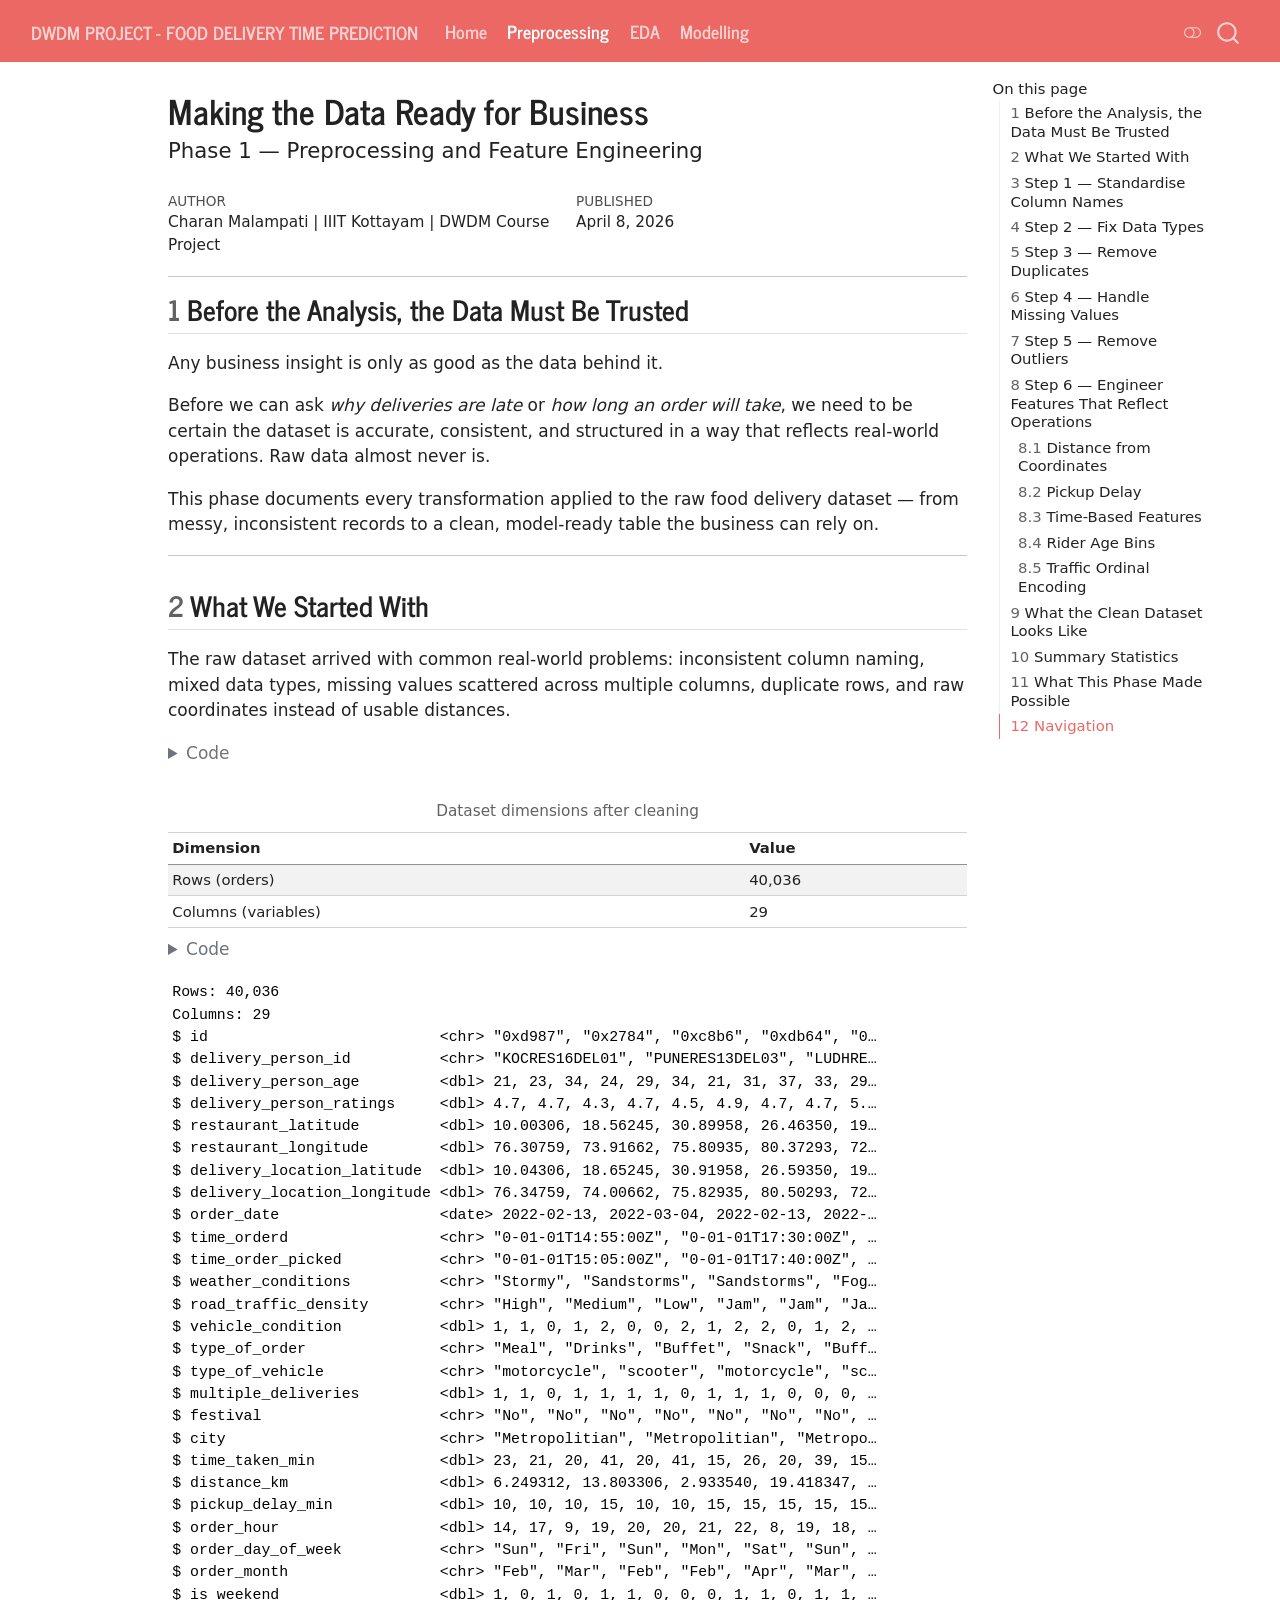
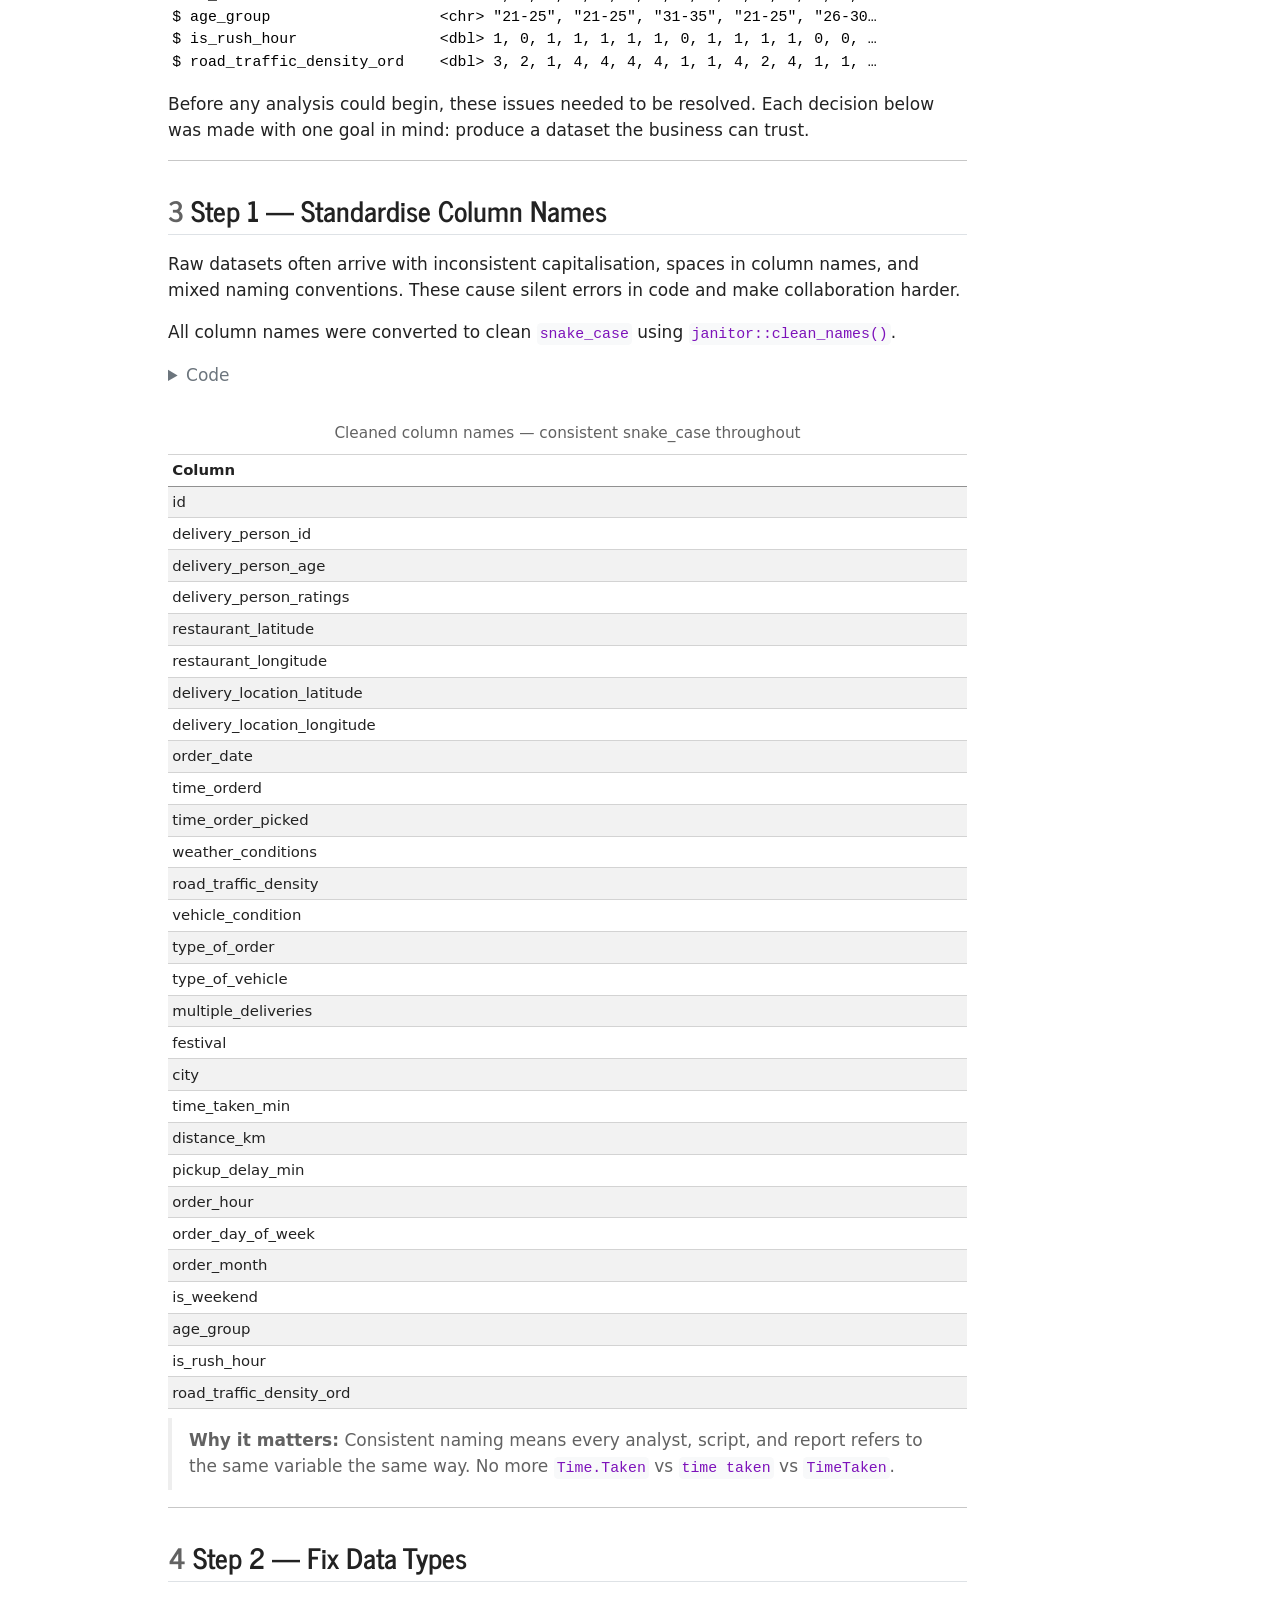
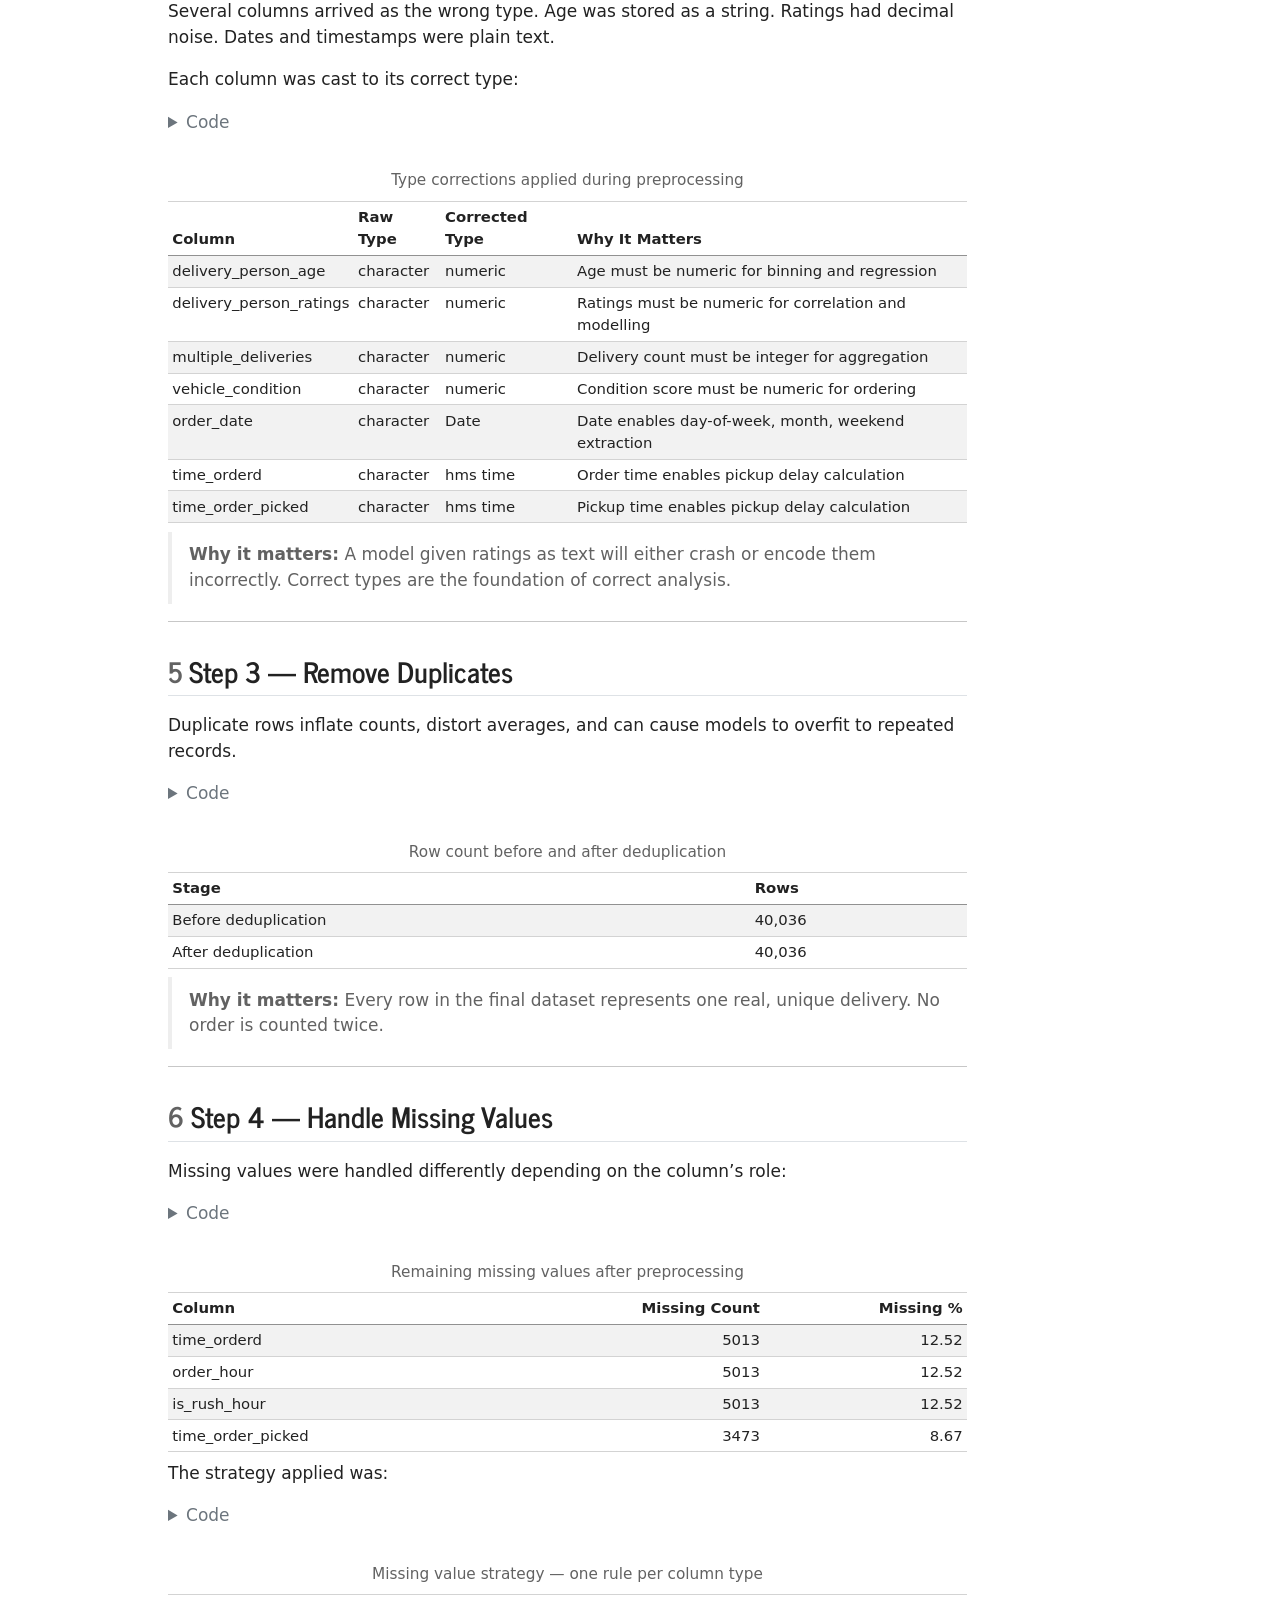
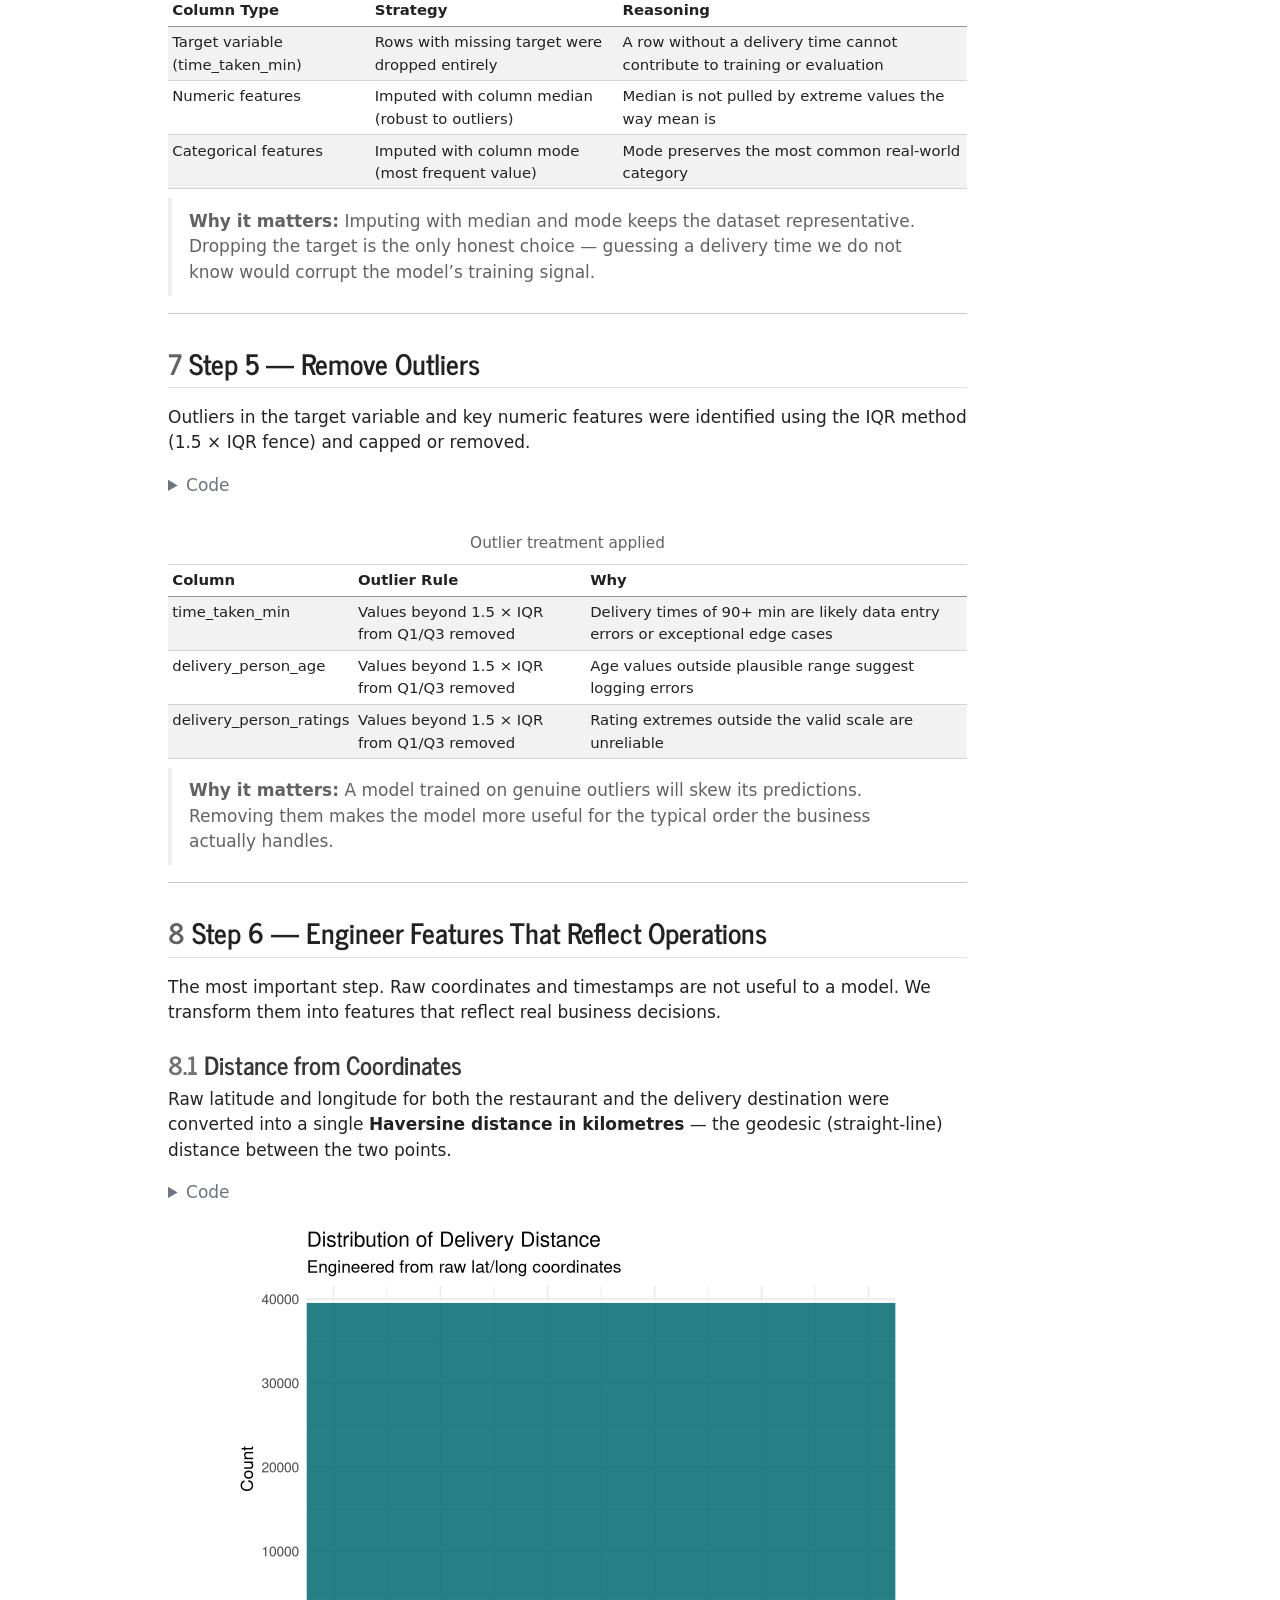
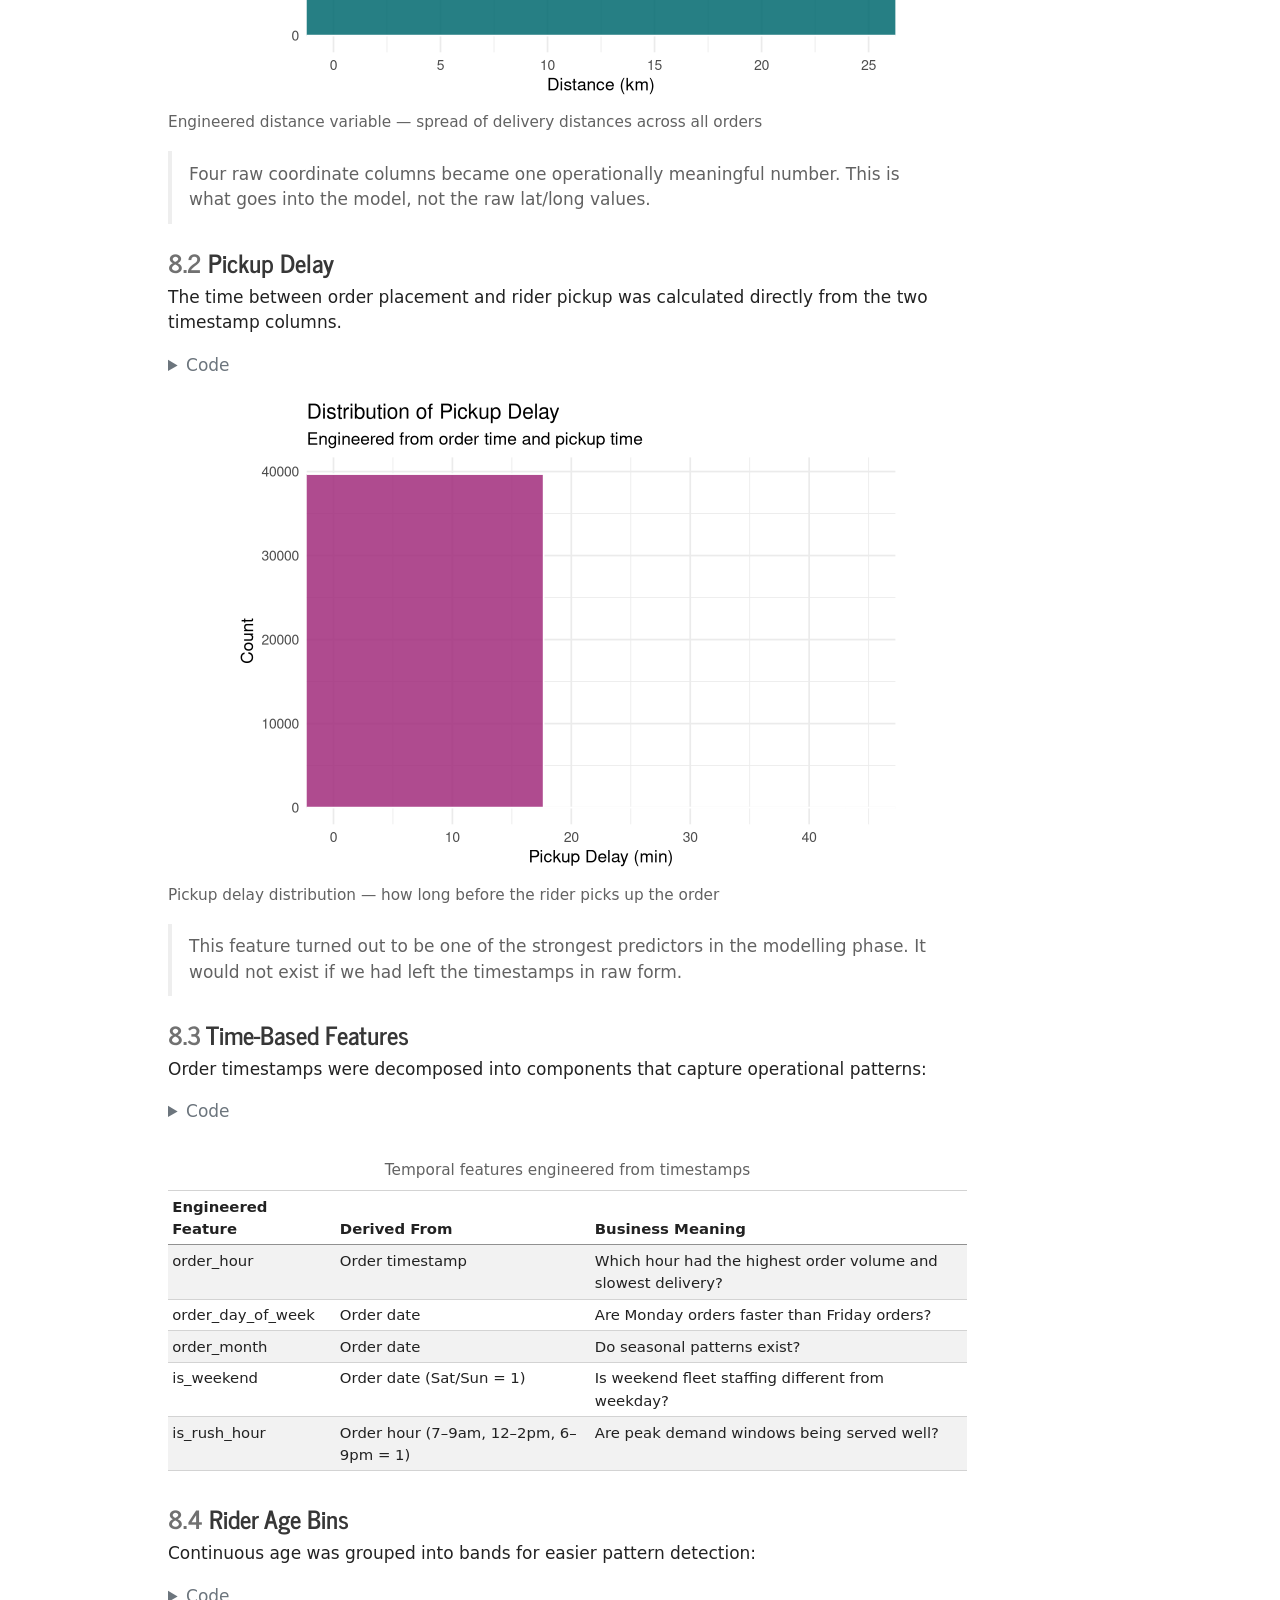
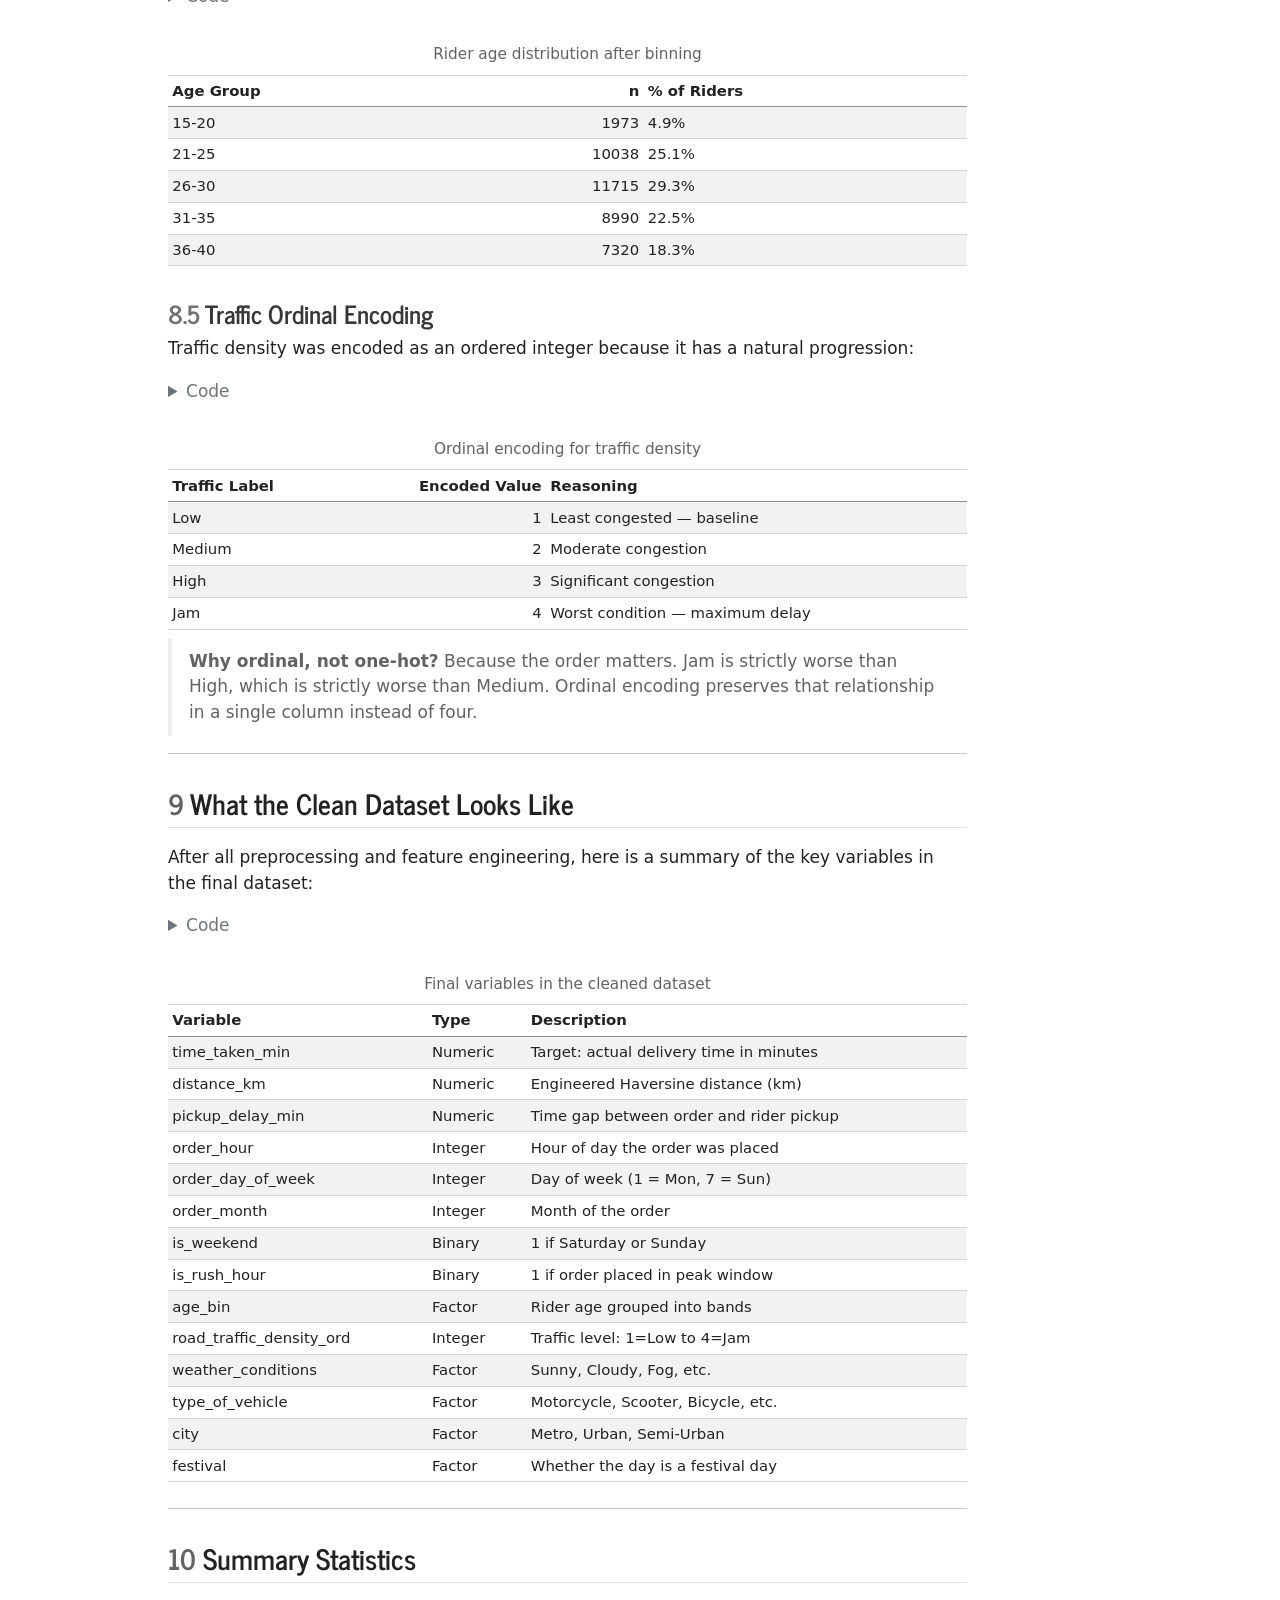
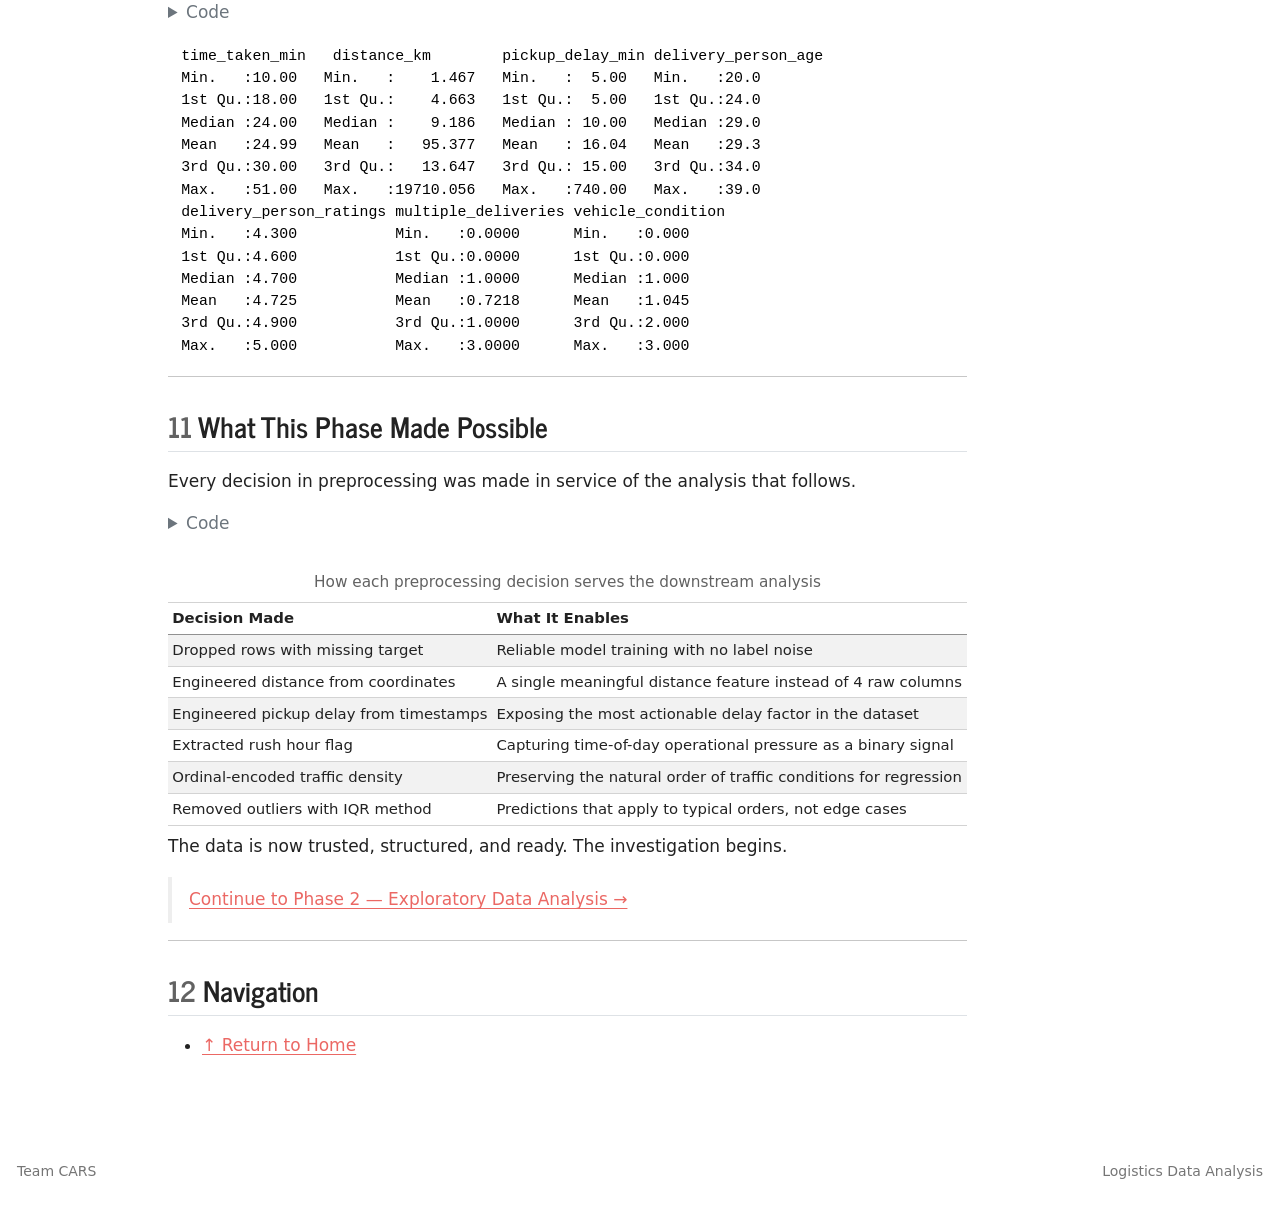
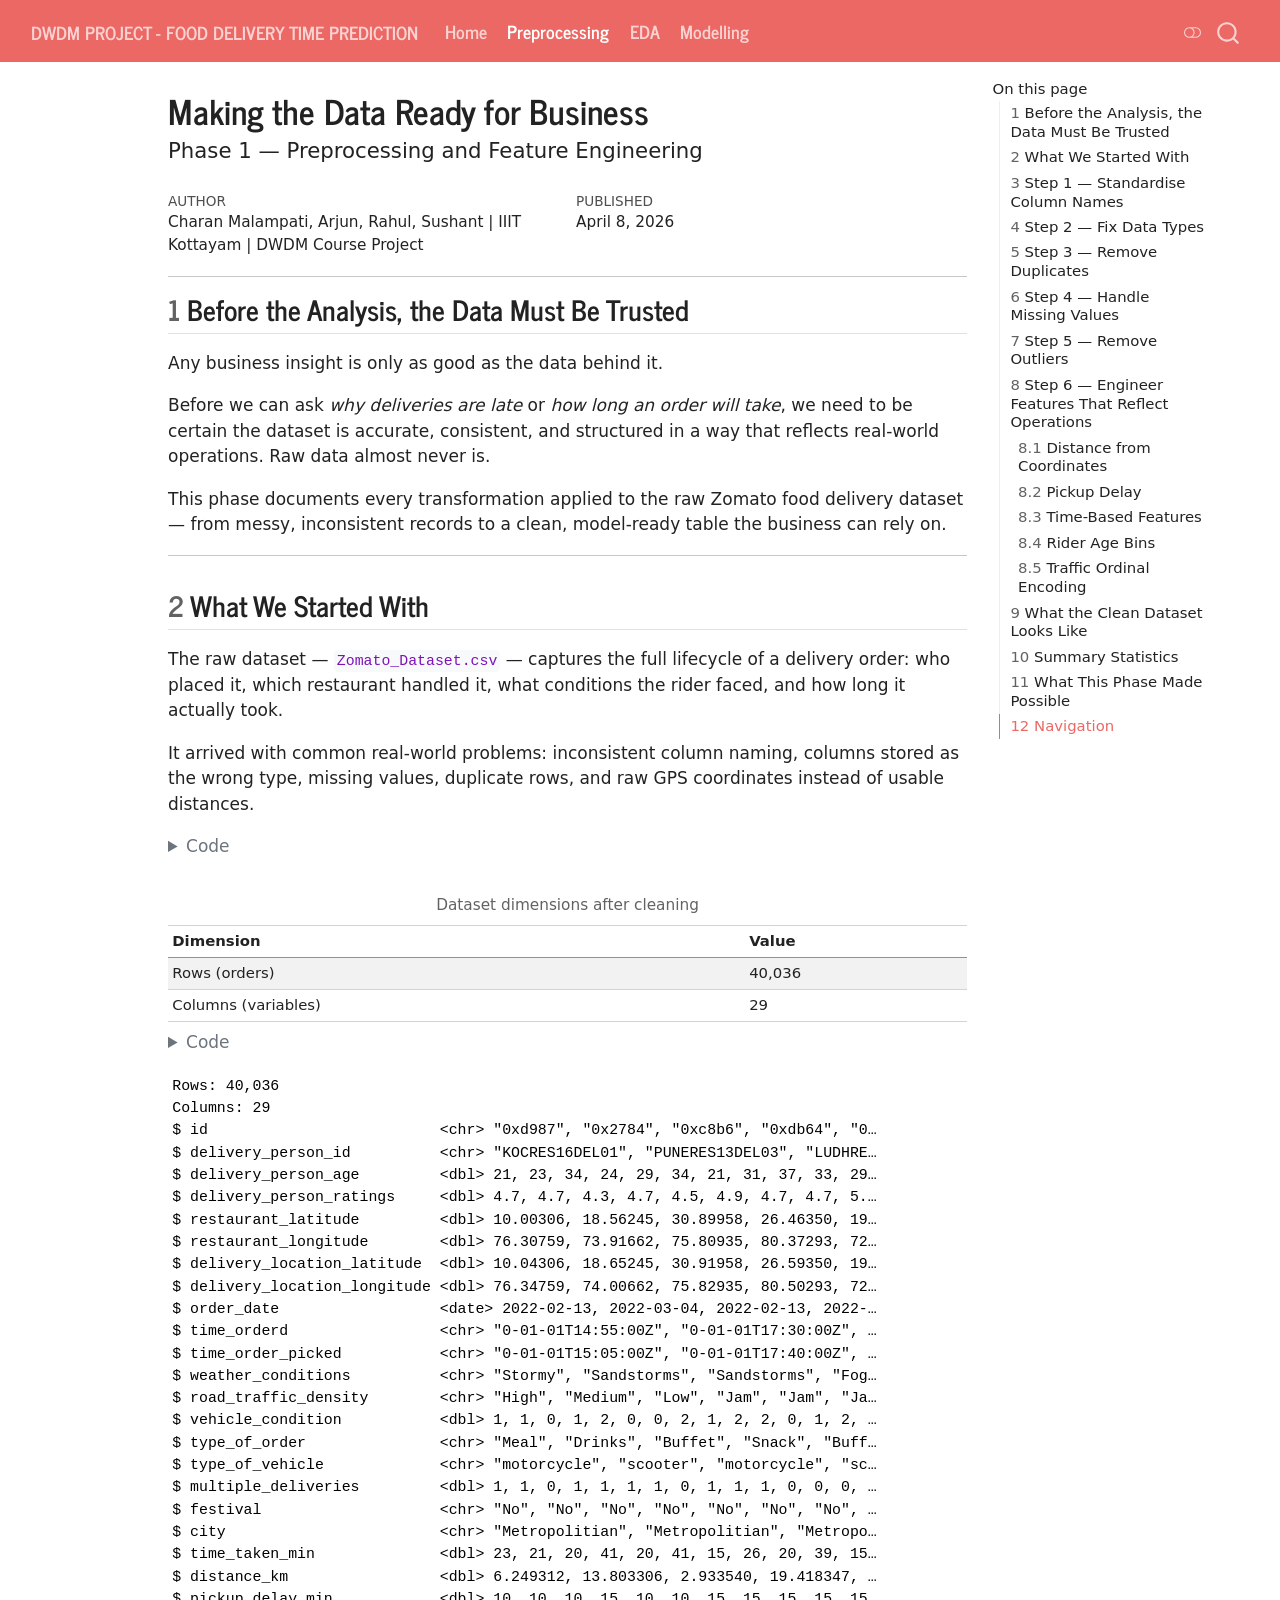
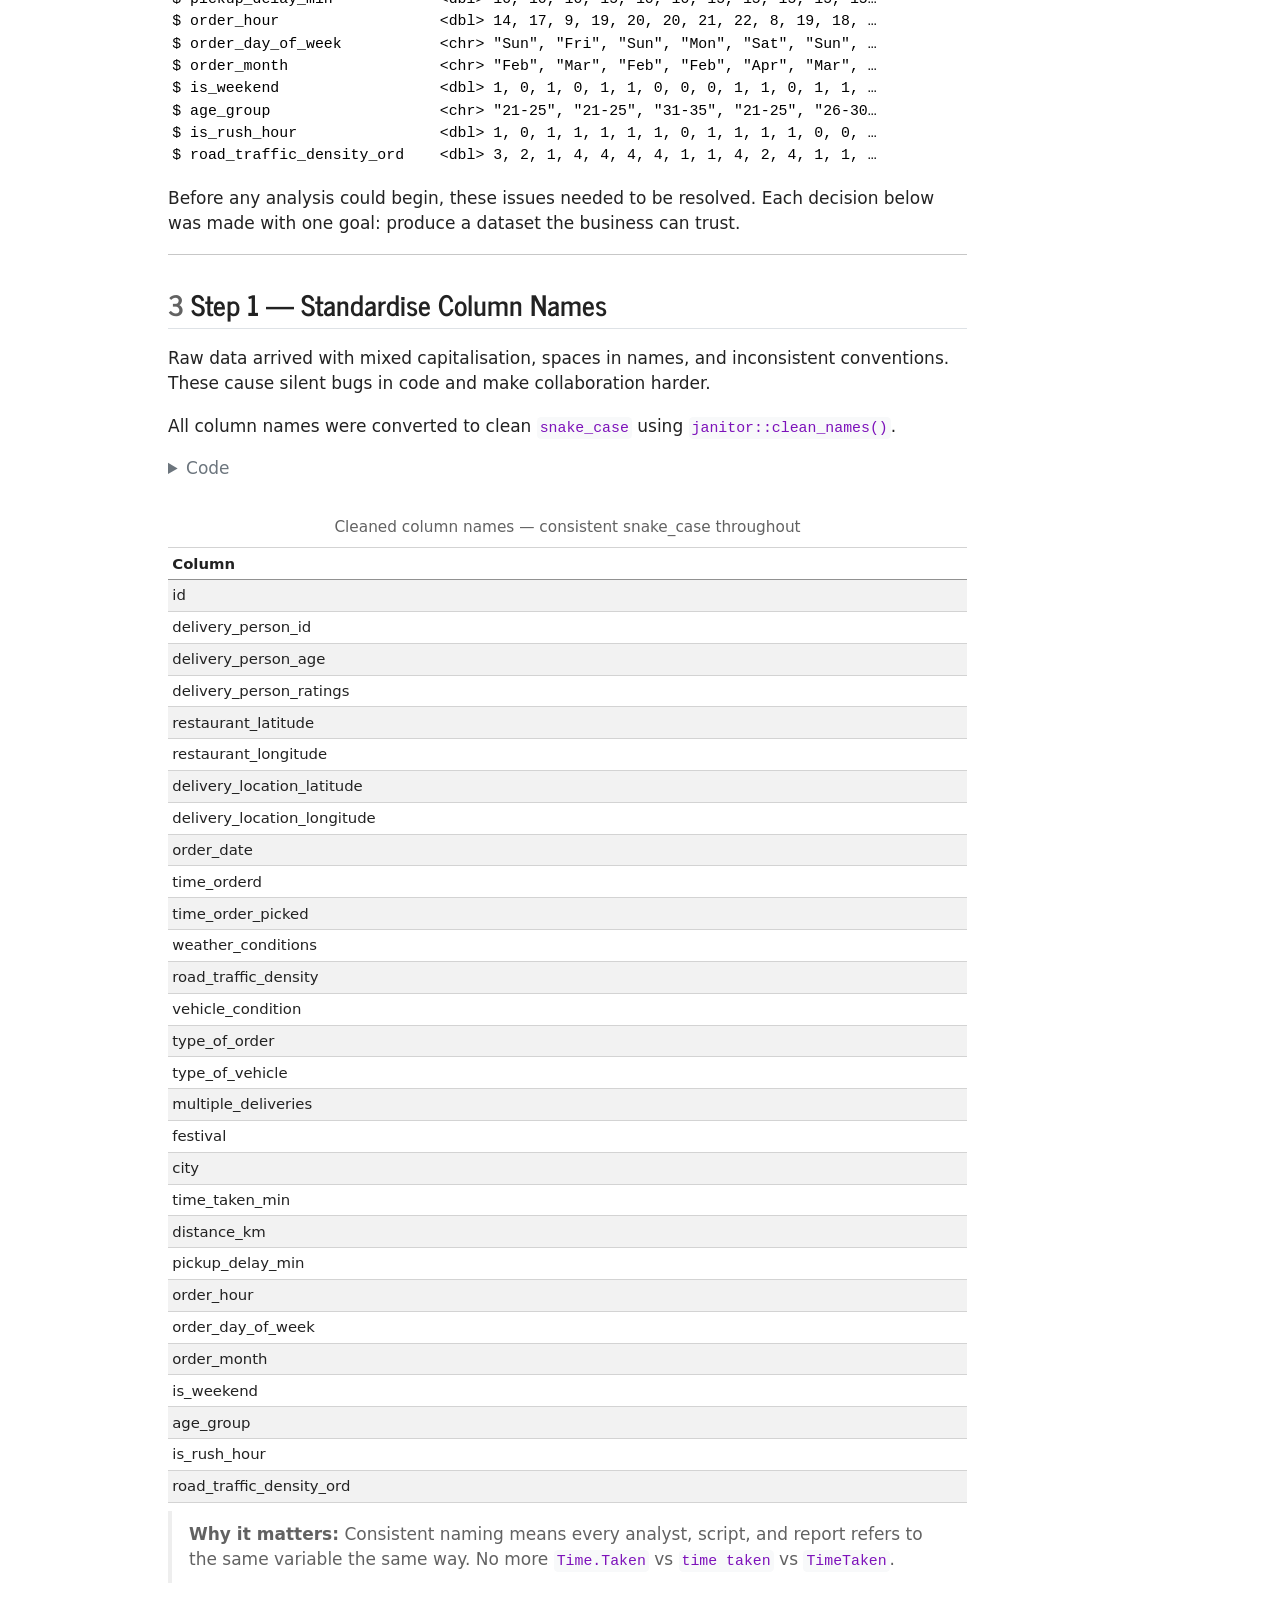
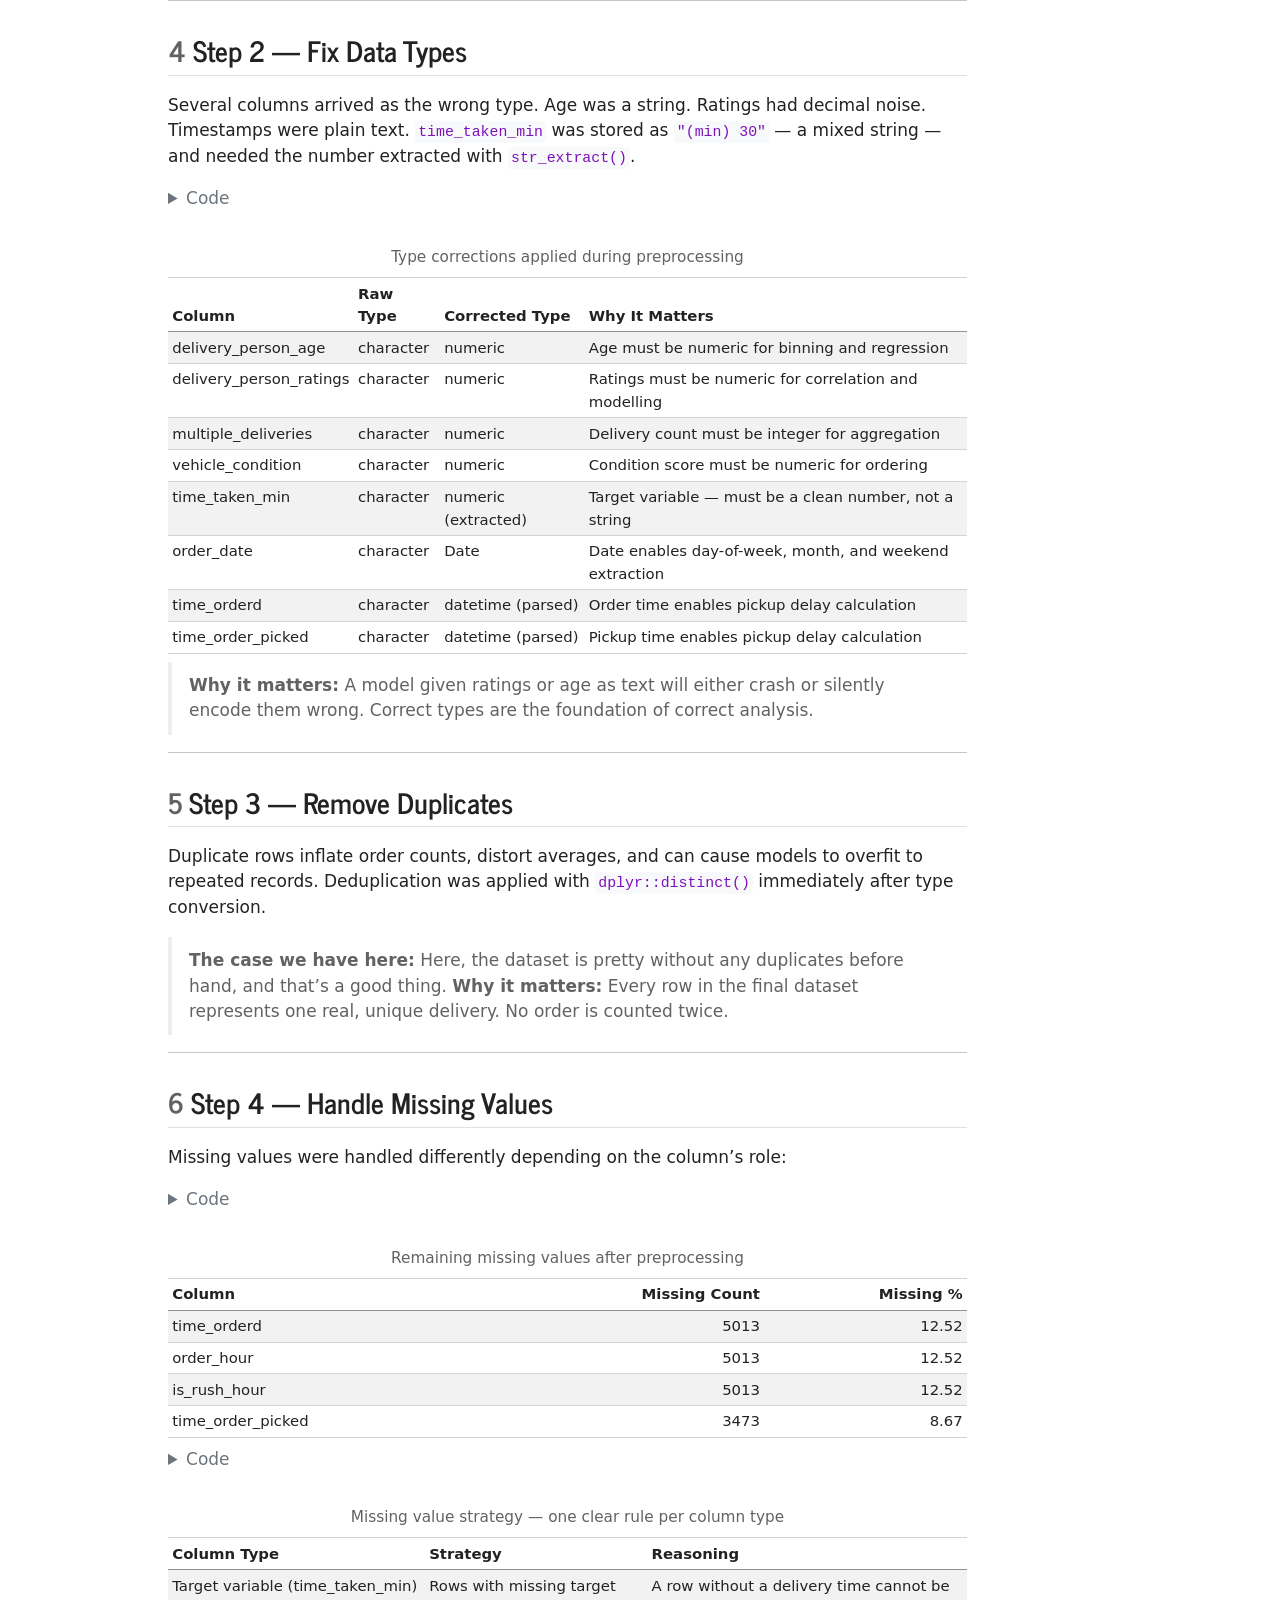
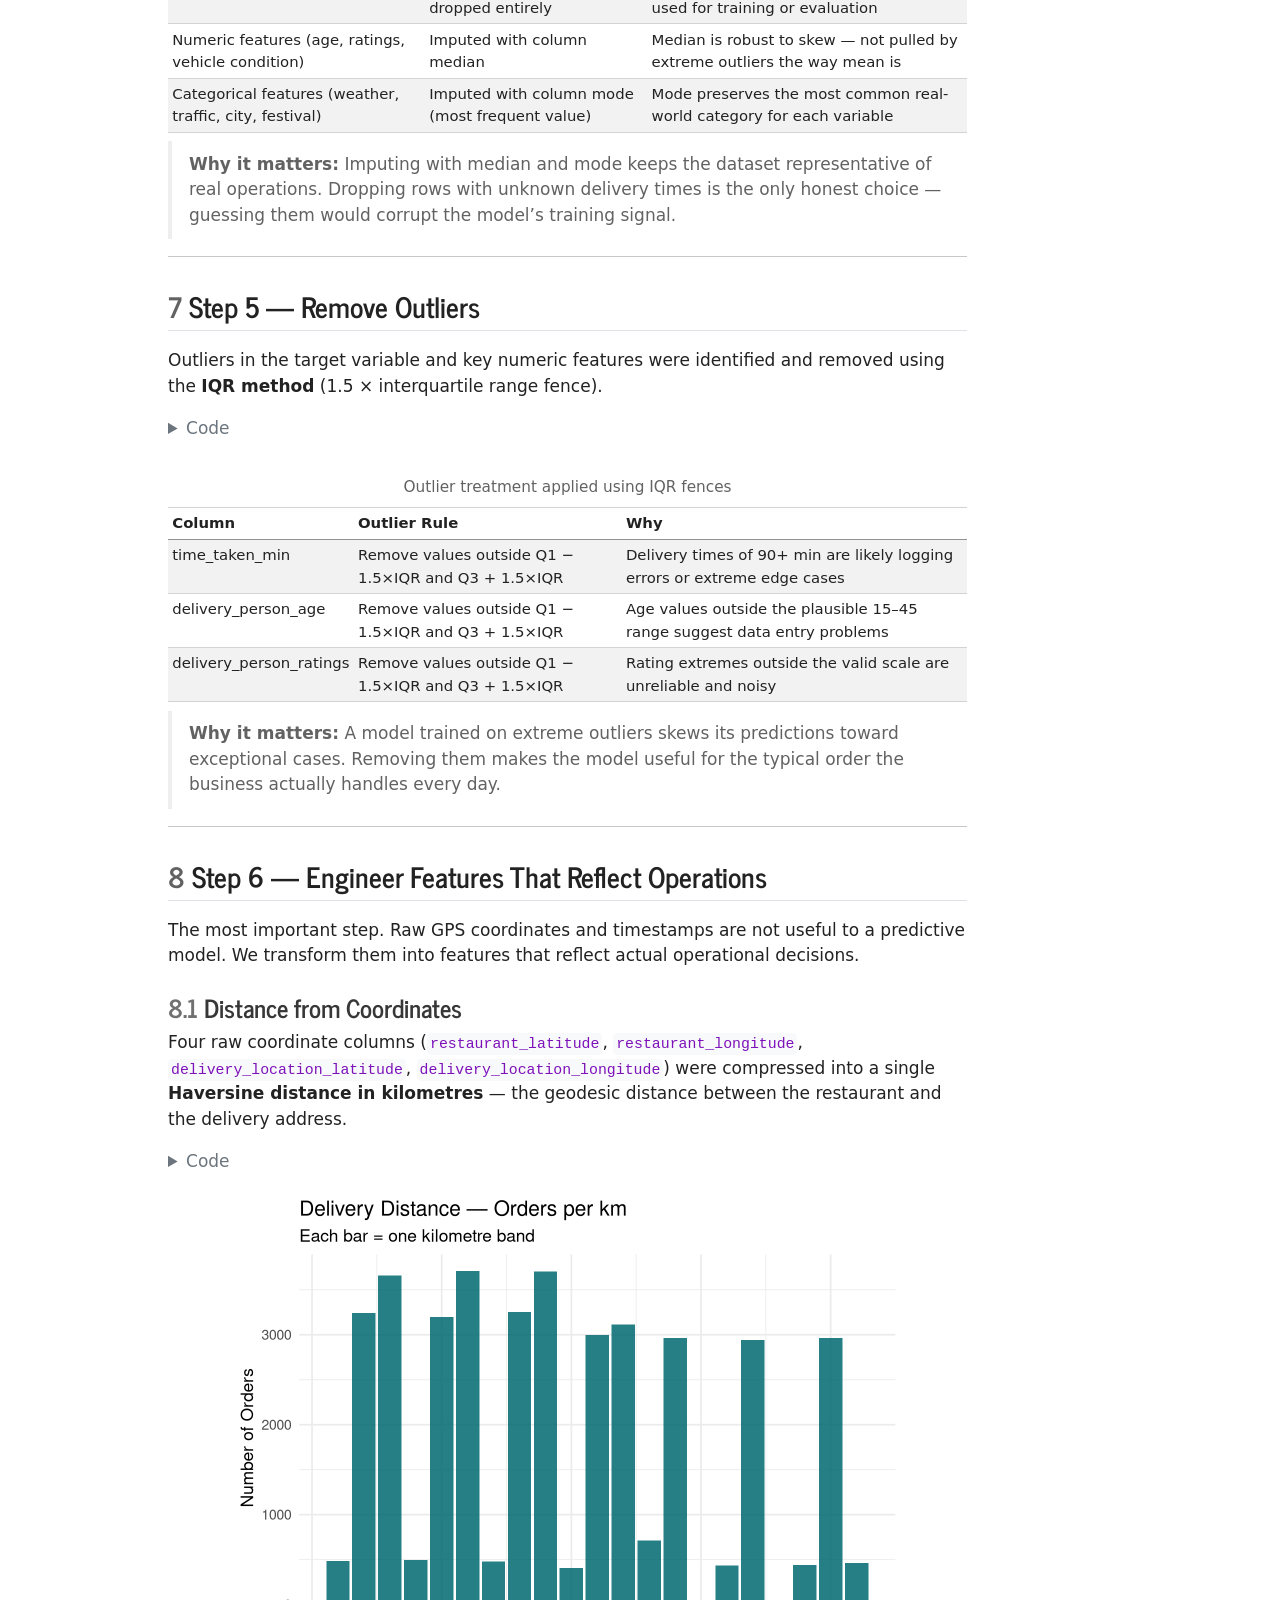
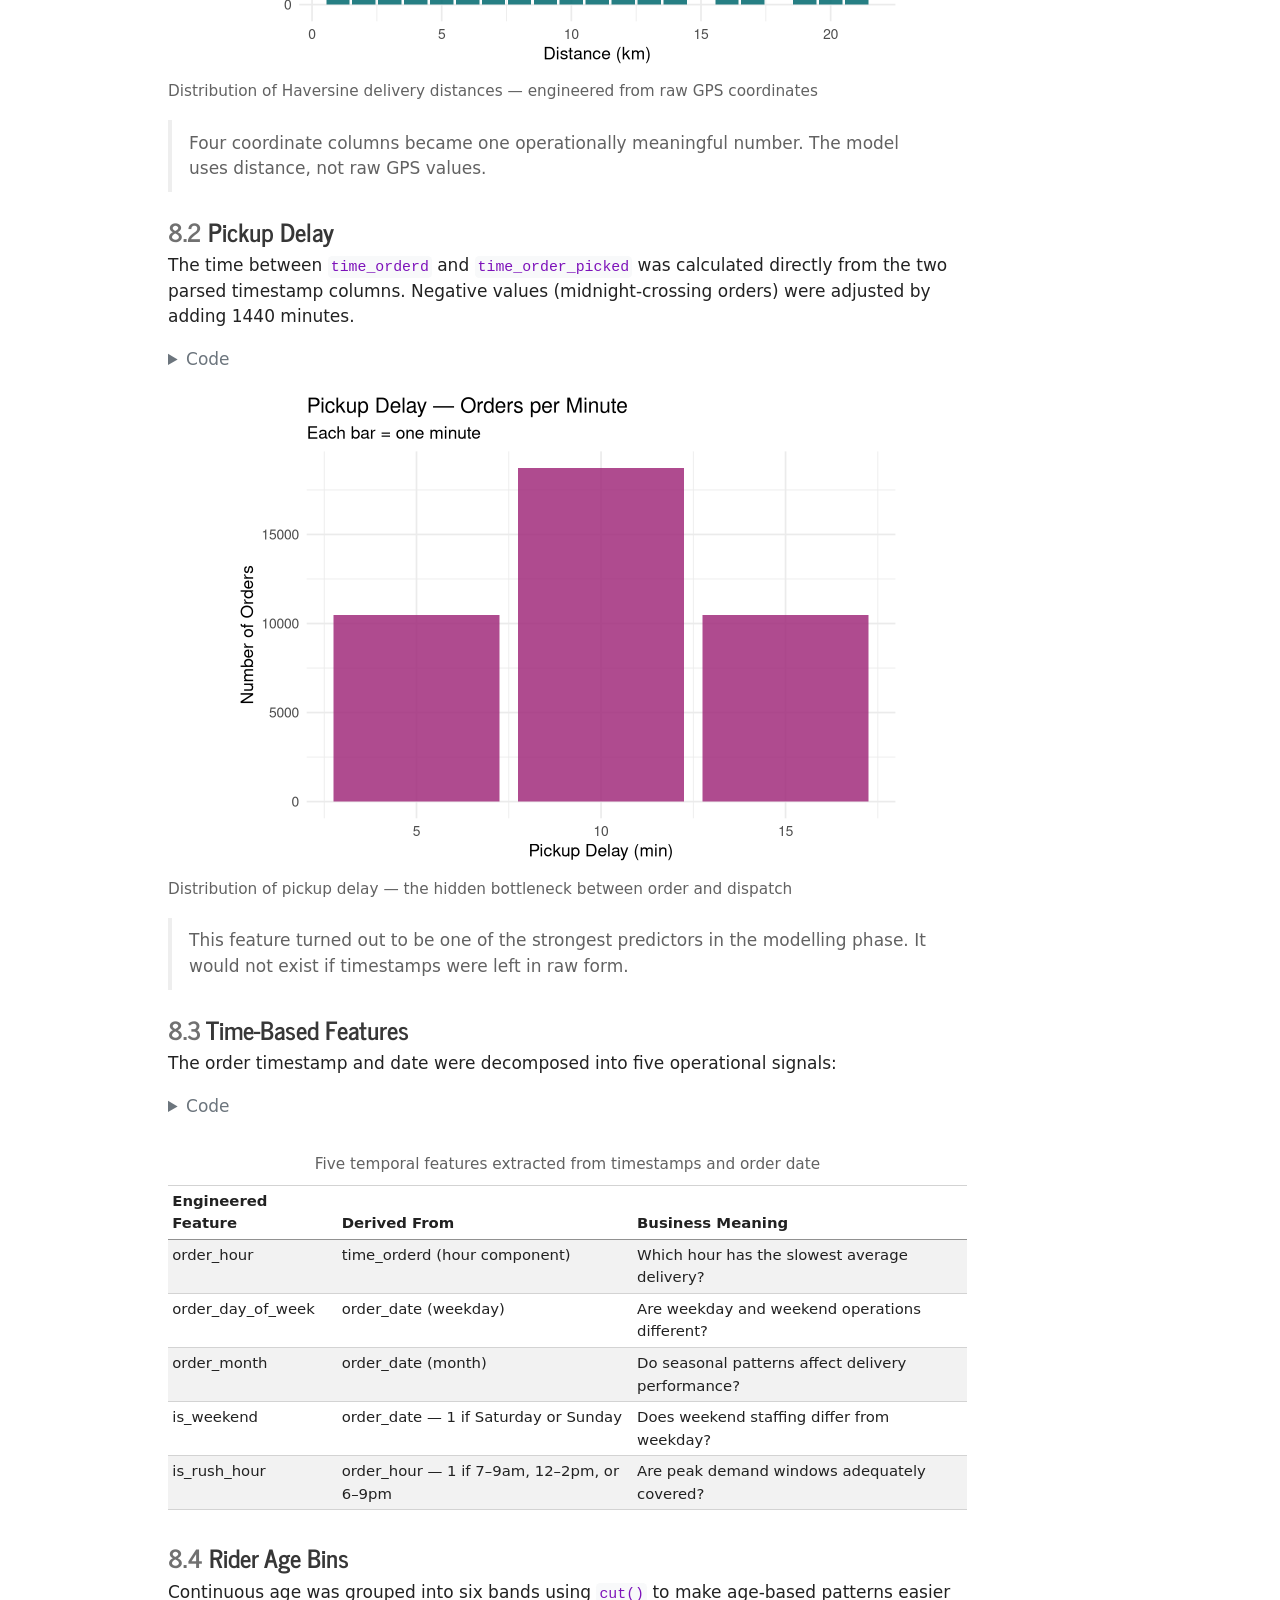
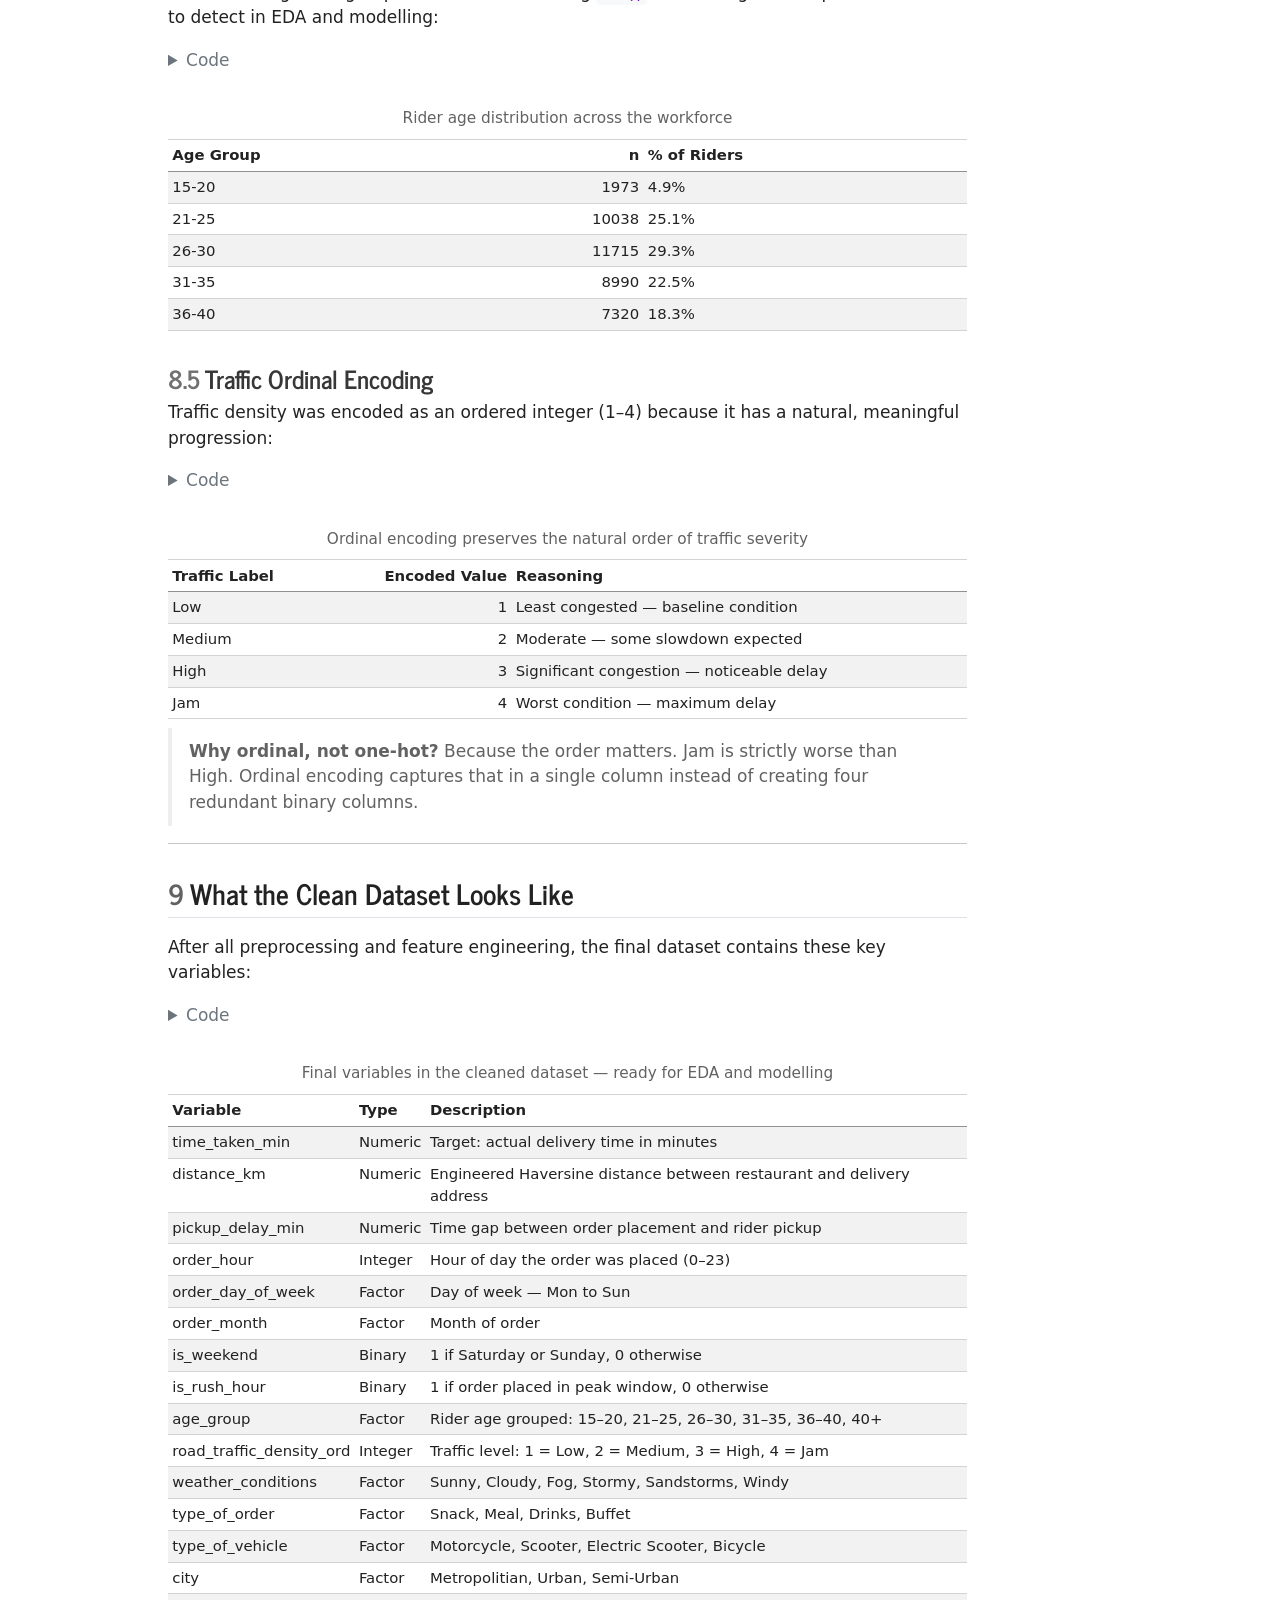
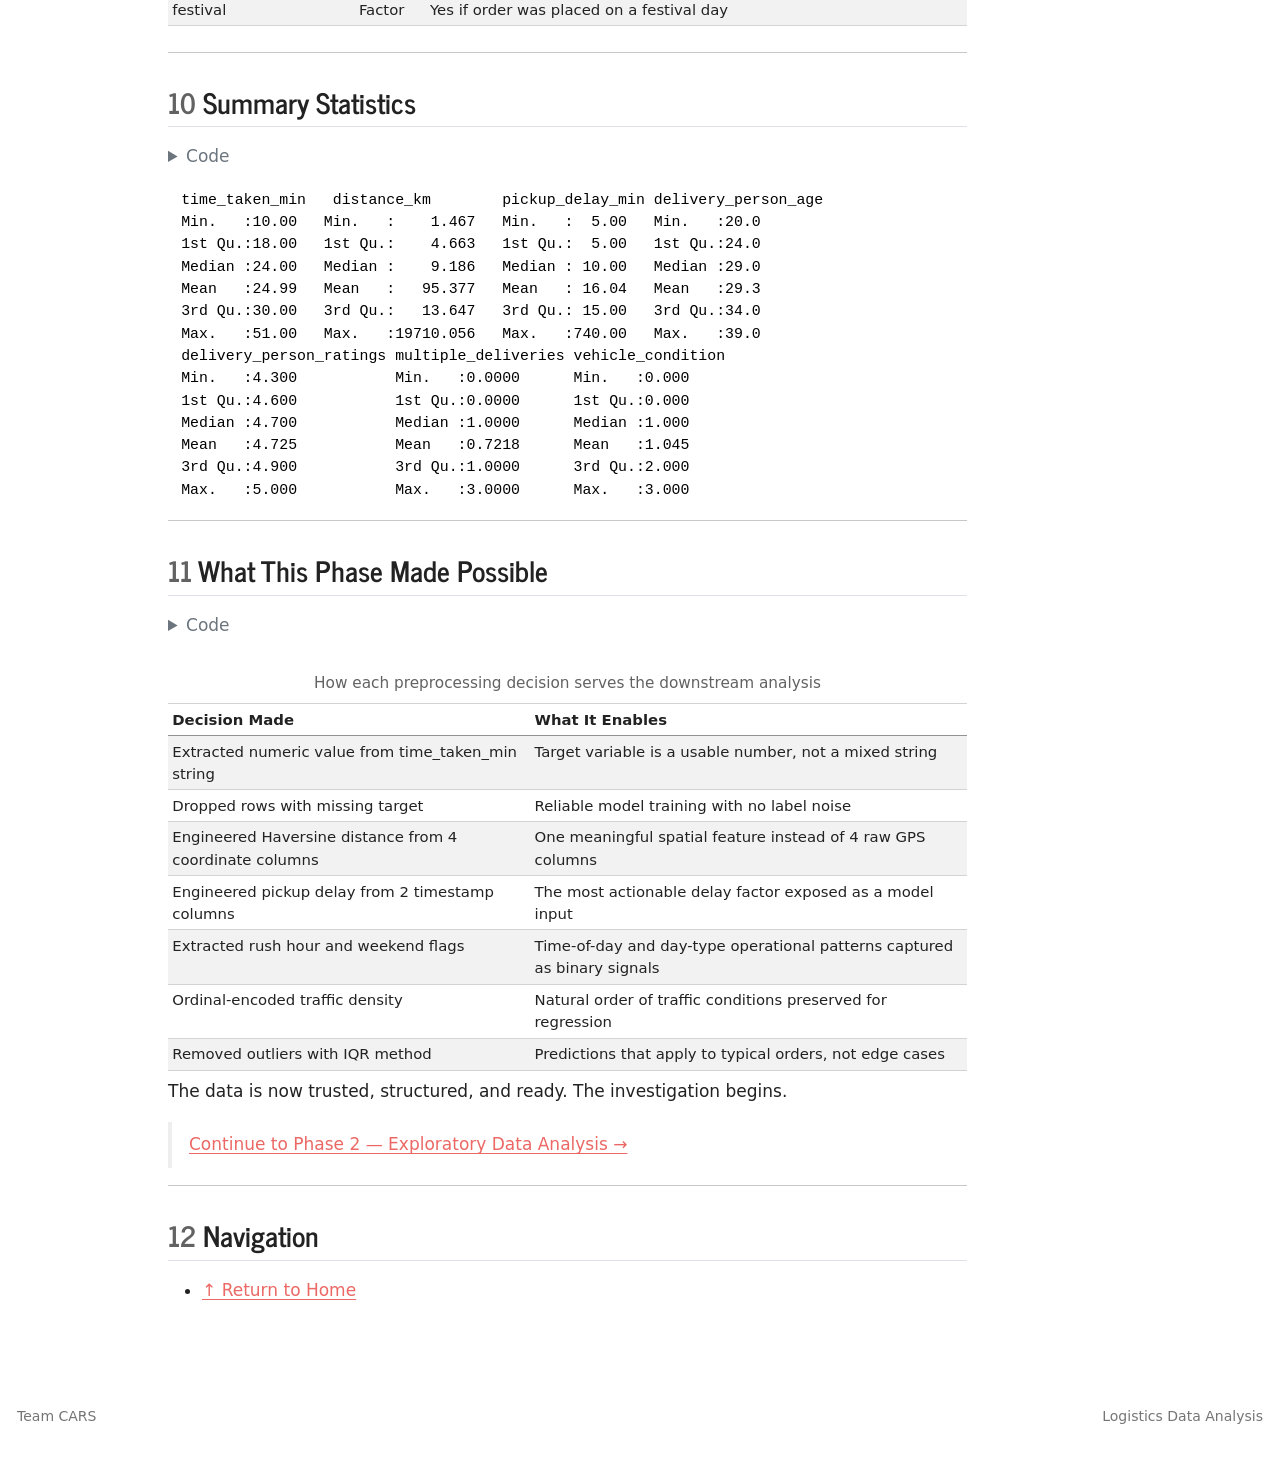
